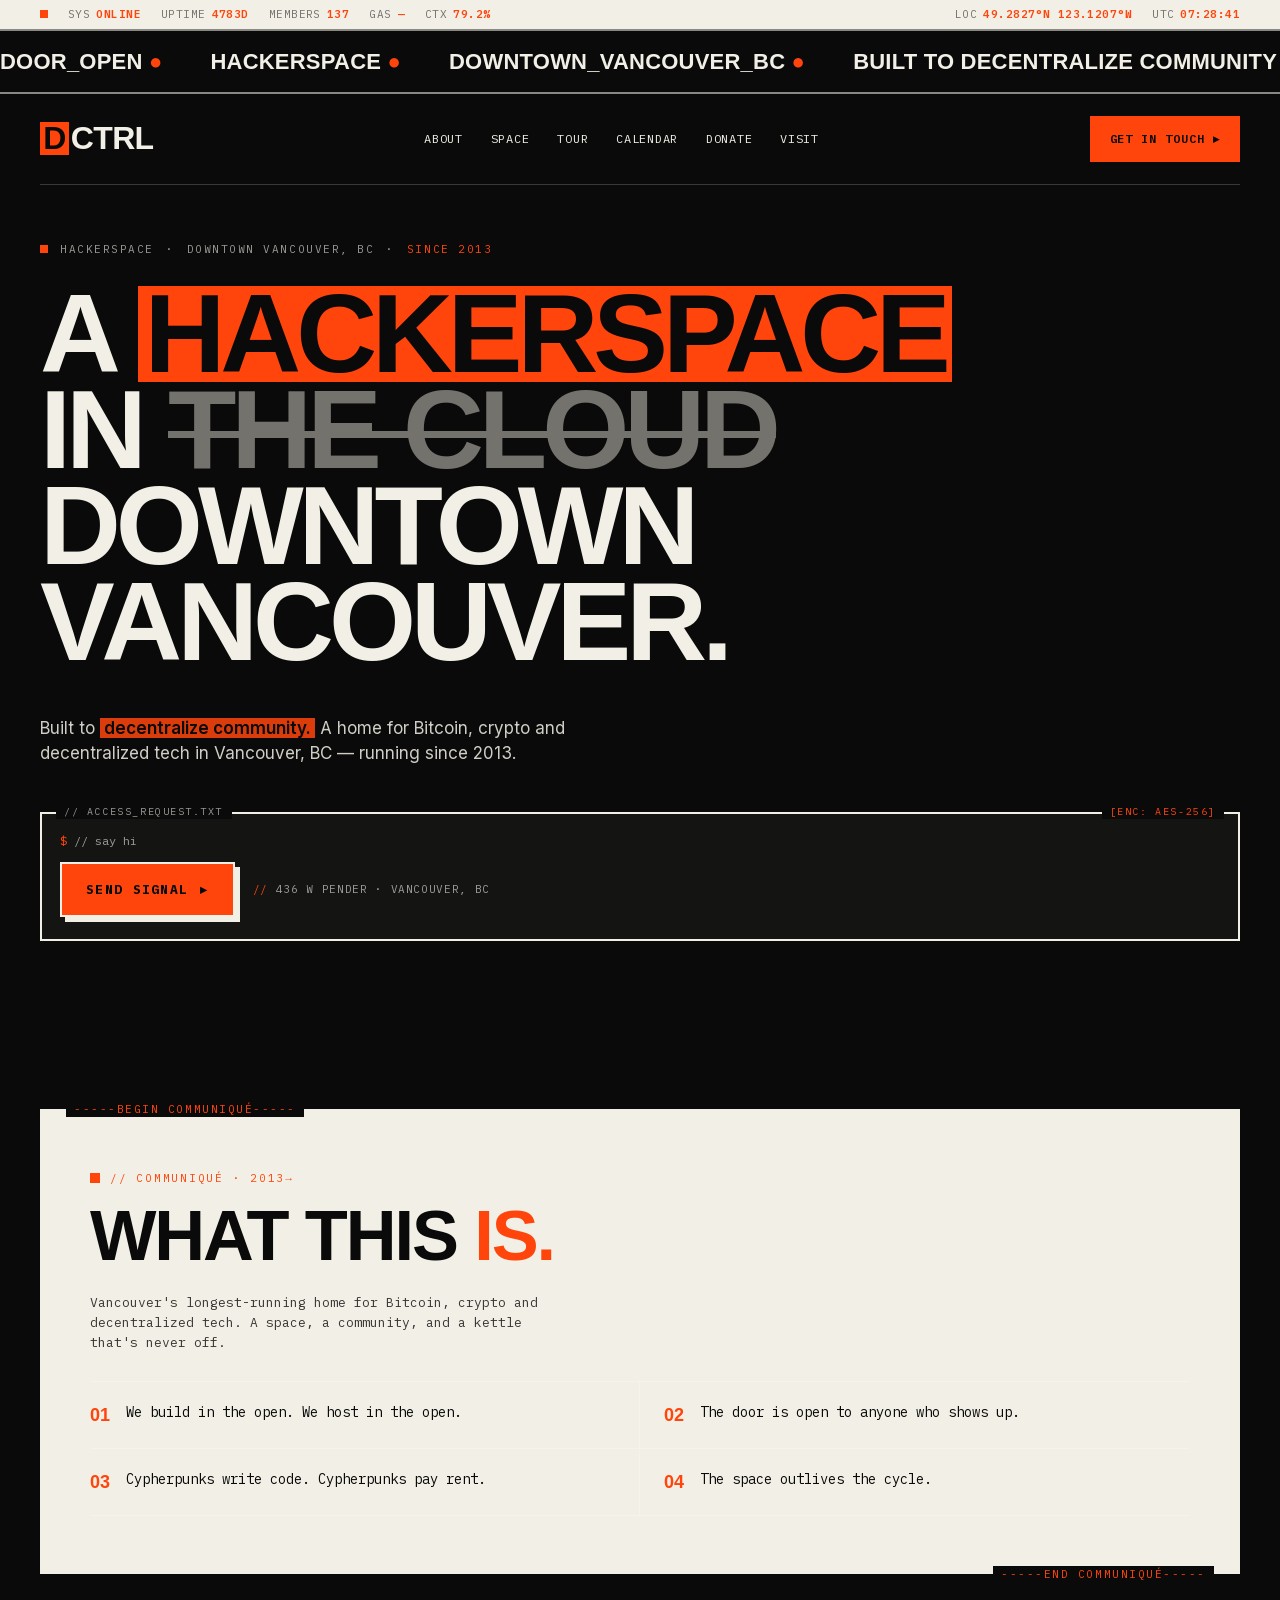
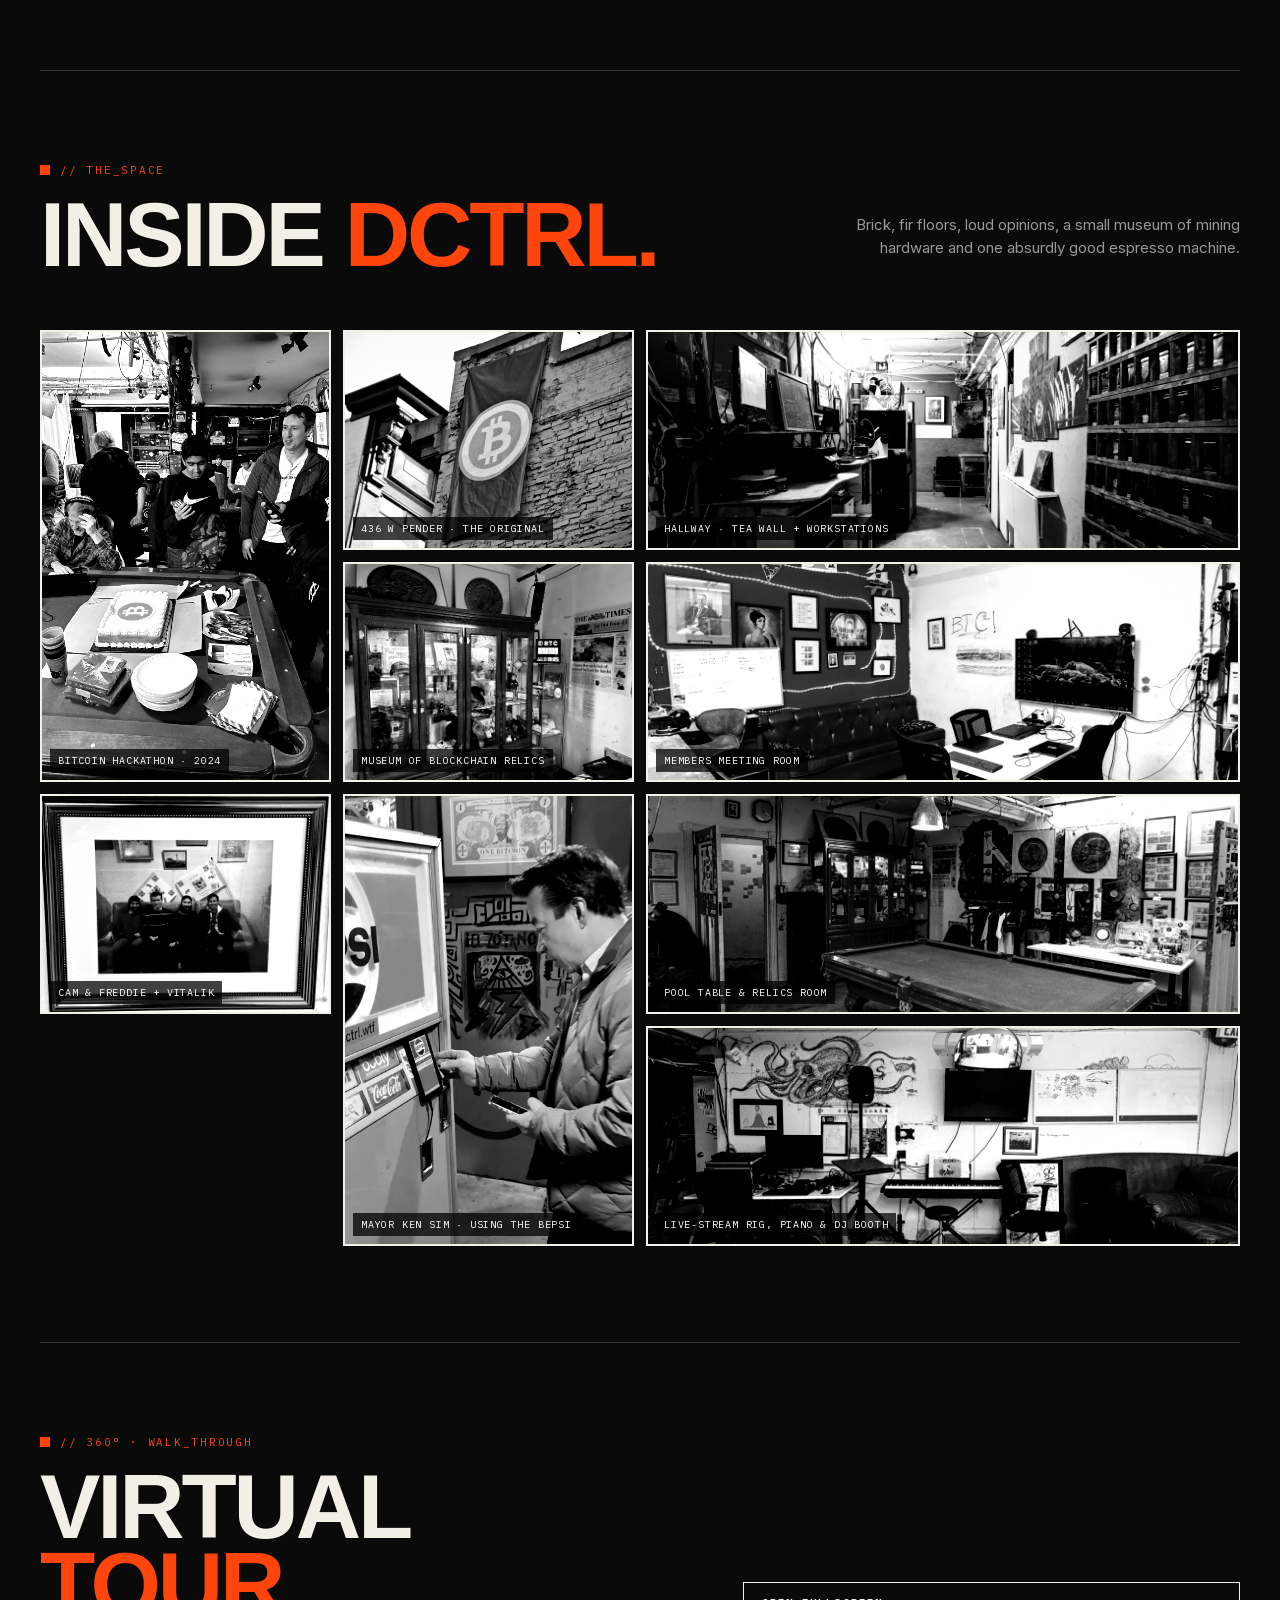
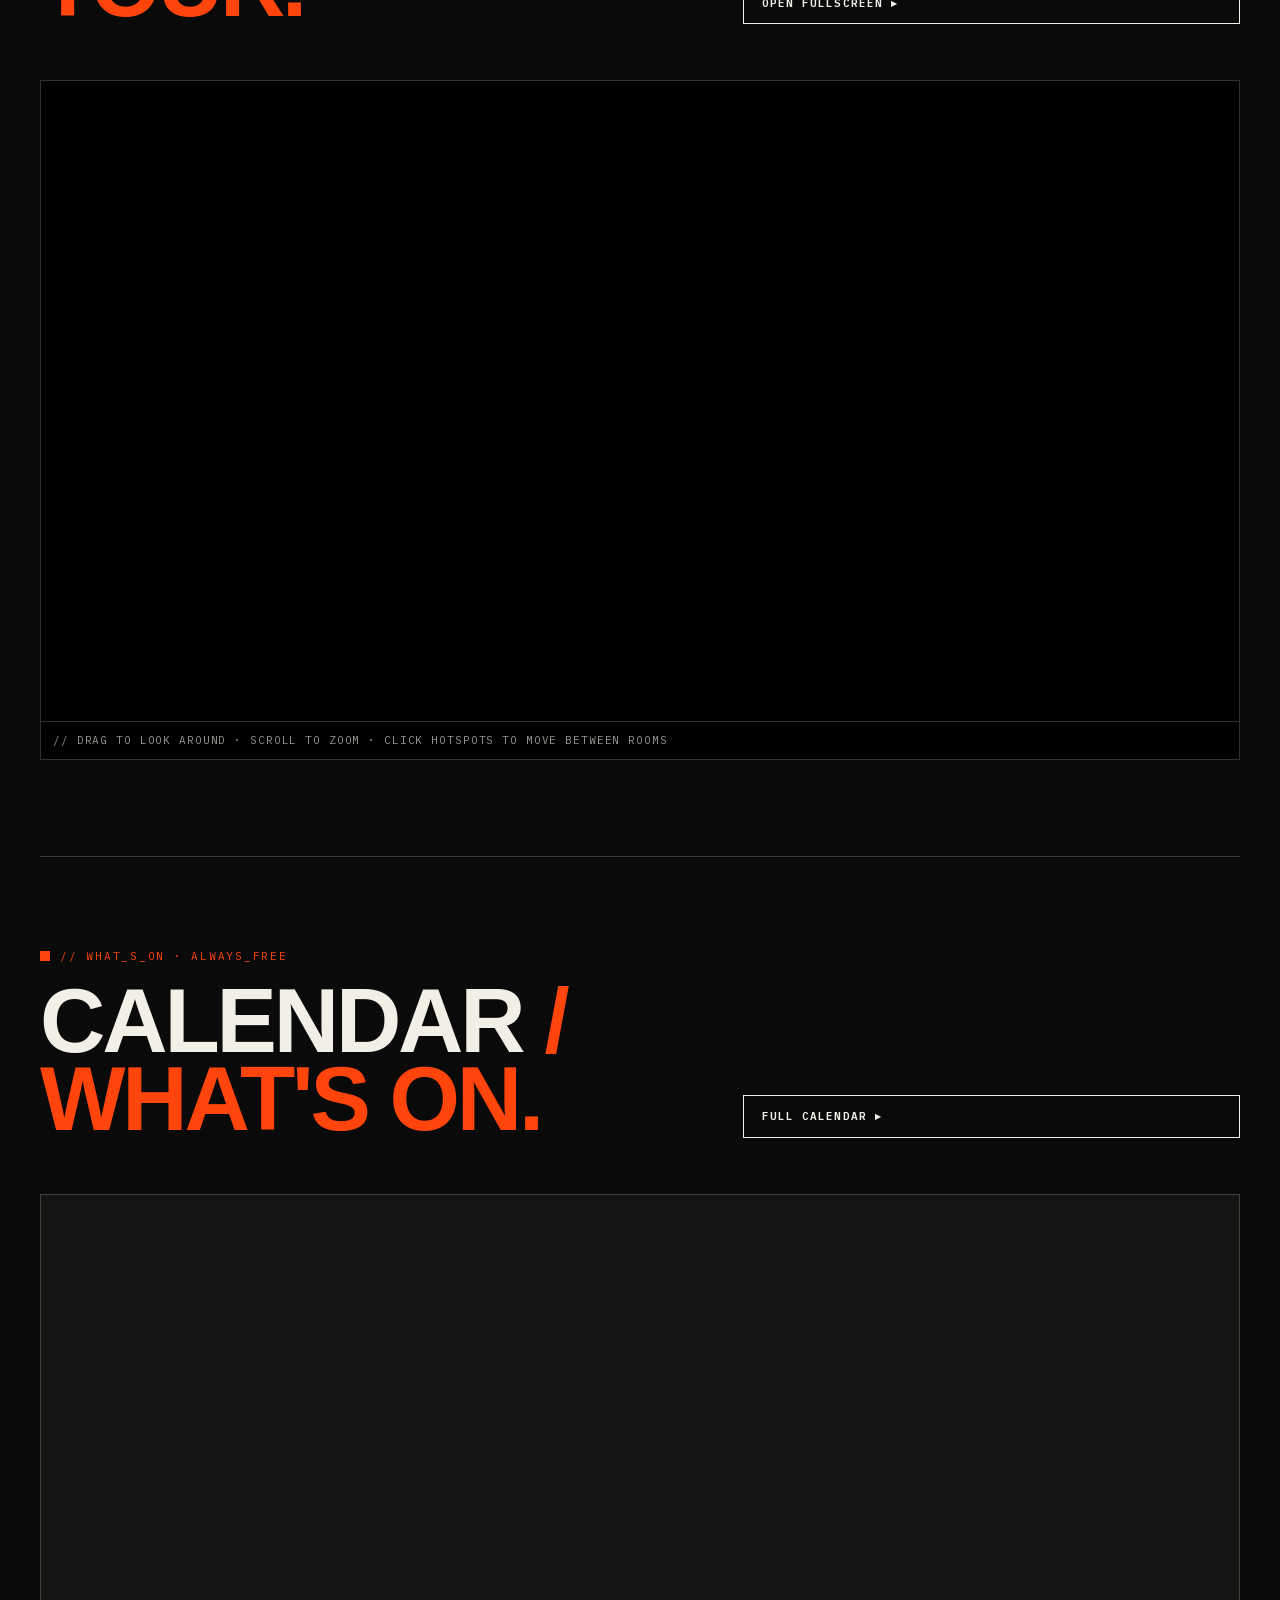
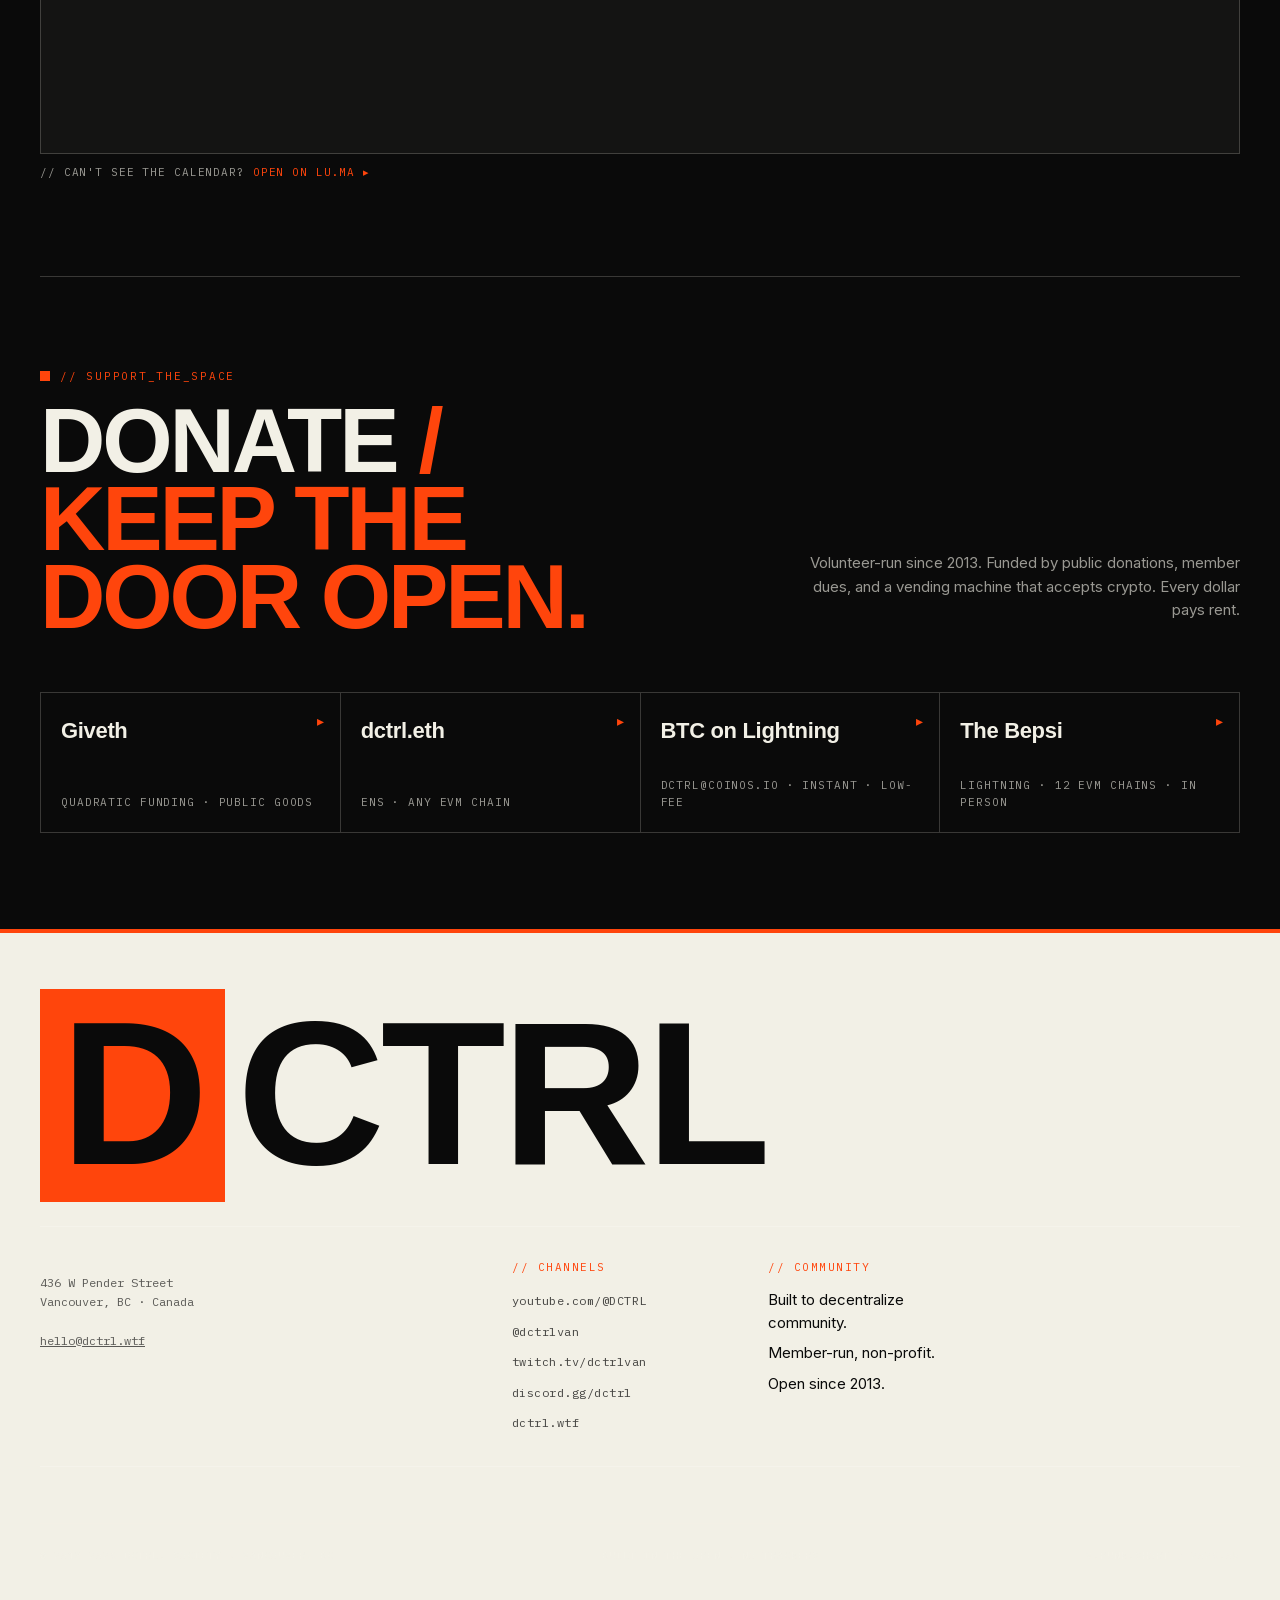
==== index.html @ 9fbf0eee "Initial commit of index.html" ====
<!DOCTYPE html>
<html>
<head>
  <meta charset="utf-8">
  <title>dctrl. — hackerspace, downtown vancouver</title>
  <style>
    * { margin: 0; padding: 0; box-sizing: border-box; }
    body { background: #0A0A0A; display: flex; align-items: center; justify-content: center; min-height: 100vh; font-family: -apple-system, BlinkMacSystemFont, sans-serif; }
    #__bundler_loading { position: fixed; bottom: 20px; right: 20px; font: 13px/1.4 -apple-system, BlinkMacSystemFont, sans-serif; color: #666; background: #fff; padding: 8px 14px; border-radius: 8px; box-shadow: 0 1px 4px rgba(0,0,0,0.12); z-index: 10000; }
    #__bundler_thumbnail { position: fixed; inset: 0; width: 100%; height: 100%; display: flex; align-items: center; justify-content: center; background: #0A0A0A; z-index: 9999; }
    #__bundler_thumbnail svg { width: 100%; height: 100%; object-fit: contain; }
    #__bundler_placeholder { color: #999; font-size: 14px; }
  </style>
  <noscript>
    <style>#__bundler_loading { display: none; }</style>
    <div style="position:fixed;bottom:12px;left:12px;font:13px/1.4 -apple-system,BlinkMacSystemFont,sans-serif;color:#999;background:rgba(255,255,255,0.9);padding:6px 12px;border-radius:6px;box-shadow:0 1px 4px rgba(0,0,0,0.08);z-index:10000;">
      This page requires JavaScript to display.
    </div>
  </noscript>
</head>
<body>
  <div id="__bundler_thumbnail">
    <svg viewBox="0 0 1200 800" xmlns="http://www.w3.org/2000/svg">
      <!-- orange D box + CTRL wordmark, matches logo -->
      <g transform="translate(180 280)">
        <rect x="0" y="0" width="240" height="240" fill="#FF450C"></rect>
        <text x="120" y="178" text-anchor="middle" font-family="Helvetica Neue, Helvetica, Arial Black, sans-serif" font-weight="900" font-size="200" fill="#0A0A0A">D</text>
        <text x="280" y="178" font-family="Helvetica Neue, Helvetica, Arial Black, sans-serif" font-weight="900" font-size="200" fill="#F2F0E6">CTRL.</text>
      </g>
      <g transform="translate(180 580)" font-family="IBM Plex Mono, ui-monospace, monospace" font-size="22" fill="#F2F0E6" opacity="0.7">
        <text x="0" y="0">// HACKERSPACE · DOWNTOWN VANCOUVER · SINCE 2013</text>
        <text x="0" y="36" fill="#FF450C">// LOADING…</text>
      </g>
    </svg>
  </div>
  <div id="__bundler_loading">Unpacking...</div>

  <script>
    
document.addEventListener('DOMContentLoaded', async function() {
  const loading = document.getElementById('__bundler_loading');
  function setStatus(msg) { if (loading) loading.textContent = msg; }

  // Error sink persists across replaceWith since it's on window, not the DOM.
  window.addEventListener('error', function(e) {
    var p = document.body || document.documentElement;
    var d = document.getElementById('__bundler_err') || p.appendChild(document.createElement('div'));
    d.id = '__bundler_err';
    d.style.cssText = 'position:fixed;bottom:12px;left:12px;right:12px;font:12px/1.4 ui-monospace,monospace;background:#2a1215;color:#ff8a80;padding:10px 14px;border-radius:8px;border:1px solid #5c2b2e;z-index:99999;white-space:pre-wrap;max-height:40vh;overflow:auto';
    d.textContent = (d.textContent ? d.textContent + String.fromCharCode(10) : '') +
      '[bundle] ' + (e.message || e.type) +
      (e.filename ? ' (' + e.filename.slice(0, 60) + ':' + e.lineno + ')' : '');
  }, true);

  try {
    const manifestEl = document.querySelector('script[type="__bundler/manifest"]');
    const templateEl = document.querySelector('script[type="__bundler/template"]');
    if (!manifestEl || !templateEl) {
      setStatus('Error: missing bundle data');
      console.error('[bundler] Missing script tags — manifestEl:', !!manifestEl, 'templateEl:', !!templateEl);
      return;
    }

    const manifest = JSON.parse(manifestEl.textContent);
    let template = JSON.parse(templateEl.textContent);

    const uuids = Object.keys(manifest);
    setStatus('Unpacking ' + uuids.length + ' assets...');

    const blobUrls = {};
    await Promise.all(uuids.map(async (uuid) => {
      const entry = manifest[uuid];
      try {
        const binaryStr = atob(entry.data);
        const bytes = new Uint8Array(binaryStr.length);
        for (let i = 0; i < binaryStr.length; i++) bytes[i] = binaryStr.charCodeAt(i);

        let finalBytes = bytes;
        if (entry.compressed) {
          if (typeof DecompressionStream !== 'undefined') {
            const ds = new DecompressionStream('gzip');
            const writer = ds.writable.getWriter();
            const reader = ds.readable.getReader();
            writer.write(bytes);
            writer.close();
            const chunks = [];
            let totalLen = 0;
            while (true) {
              const { done, value } = await reader.read();
              if (done) break;
              chunks.push(value);
              totalLen += value.length;
            }
            finalBytes = new Uint8Array(totalLen);
            let offset = 0;
            for (const chunk of chunks) { finalBytes.set(chunk, offset); offset += chunk.length; }
          } else {
            console.warn('DecompressionStream not available, asset ' + uuid + ' may not render');
          }
        }

        blobUrls[uuid] = URL.createObjectURL(new Blob([finalBytes], { type: entry.mime }));
      } catch (err) {
        console.error('Failed to decode asset ' + uuid + ':', err);
        blobUrls[uuid] = URL.createObjectURL(new Blob([], { type: entry.mime }));
      }
    }));

    const extResEl = document.querySelector('script[type="__bundler/ext_resources"]');
    const extResources = extResEl ? JSON.parse(extResEl.textContent) : [];
    const resourceMap = {};
    for (const entry of extResources) {
      if (blobUrls[entry.uuid]) resourceMap[entry.id] = blobUrls[entry.uuid];
    }

    setStatus('Rendering...');
    for (const uuid of uuids) template = template.split(uuid).join(blobUrls[uuid]);

    // Strip integrity + crossorigin — blob URLs from a file:// document inherit
    // a null origin, so crossorigin forces a CORS fetch that SRI then rejects.
    // The manifest bytes are ours; SRI protects against CDN compromise, not this.
    template = template.replace(/\s+integrity="[^"]*"/gi, '').replace(/\s+crossorigin="[^"]*"/gi, '');

    const resourceScript = '<script>window.__resources = ' +
      JSON.stringify(resourceMap).split('</' + 'script>').join('<\\/' + 'script>') +
      ';</' + 'script>';
    // Inject after <head> so the DOCTYPE stays first; prepending the script
    // would push the parser into quirks mode. DOMParser always emits a <head>
    // (synthesizing one if the source HTML omitted it) but may carry
    // attributes through, so match the full opening tag. slice() rather than
    // replace() keeps us clear of $-pattern substitution in resourceScript.
    const headOpen = template.match(/<head[^>]*>/i);
    if (headOpen) {
      const i = headOpen.index + headOpen[0].length;
      template = template.slice(0, i) + resourceScript + template.slice(i);
    }

    // Parse the template and swap the root element. Scripts inserted via
    // DOMParser/replaceWith are inert per spec — re-create each with
    // createElement so they execute, awaiting onload for src scripts to
    // preserve ordering (React before ReactDOM before Babel before text/babel).
    const doc = new DOMParser().parseFromString(template, 'text/html');
    document.documentElement.replaceWith(doc.documentElement);
    const dead = Array.from(document.scripts);
    for (const old of dead) {
      const s = document.createElement('script');
      for (const a of old.attributes) s.setAttribute(a.name, a.value);
      s.textContent = old.textContent;
      // text/babel scripts with a src: fetch and inline. transformScriptTags
      // does XHR against the src, but blob:null/ from a file:// origin is
      // silently dropped. Inlining makes it a plain inline babel script,
      // which transformScriptTags handles unconditionally.
      if ((s.type === 'text/babel' || s.type === 'text/jsx') && s.src) {
        const r = await fetch(s.src);
        s.textContent = await r.text();
        s.removeAttribute('src');
      }
      const p = s.src ? new Promise(function(r) { s.onload = s.onerror = r; }) : null;
      old.replaceWith(s);
      if (p) await p;
    }
    // Babel standalone auto-transforms type=text/babel on DOMContentLoaded,
    // which fired before we swapped the document. Trigger manually if present.
    if (window.Babel && typeof window.Babel.transformScriptTags === 'function') {
      window.Babel.transformScriptTags();
    }
  } catch (err) {
    setStatus('Error unpacking: ' + err.message);
    console.error('Bundle unpack error:', err);
  }
});

  </script>

  <script type="__bundler/manifest">
{"cd539929-e826-4169-84ab-6eb029989442":{"mime":"image/jpeg","compressed":false,"data":"/9j/4AAQSkZJRgABAQAAAQABAAD/[base64]/2wBDAAcFBQYFBAcGBgYIBwcICxILCwoKCxYPEA0SGhYbGhkWGRgcICgiHB4mHhgZIzAkJiorLS4tGyIyNTEsNSgsLSz/2wBDAQcICAsJCxULCxUsHRkdLCwsLCwsLCwsLCwsLCwsLCwsLCwsLCwsLCwsLCwsLCwsLCwsLCwsLCwsLCwsLCwsLCz/wAARCAOEBLADASIAAhEBAxEB/8QAHAAAAQUBAQEAAAAAAAAAAAAABQECAwQGAAcI/8QAXBAAAgEDAwEFBAYGCAIIAgEVAQIDAAQRBRIhMQYTIkFRYXGBkQcUMqGxwRUjQlJi0SQzcoKSouHwQ7IWJTRTY3PC8SaToxc1RIOzCDZkdMPSRWWElLTiJ0ZU0//EABsBAAMBAQEBAQAAAAAAAAAAAAABAgMEBQYH/8QANhEAAgIBAwMDAwQBAgYDAQEAAAECEQMSITEEMkETIlEFM2EUI0JxgVKhBkORscHwFdHhYvH/2gAMAwEAAhEDEQA/ALL1Wl9KnduKrSHjNanKVJGxmqUxq1Kc1Tk6GpYIqSc0Gvx+tPuoy/Wg1/8A1jVJZsdM/wDrdbj0jA+6rqiq+nj/AKut/wDy1/CrS1qjKzsV2KdilwaoBuK7FOwaXHFICMiuwak20u2gZFiuxUu2u20gI8V2K6WeK3haWV1SNerMcAfE1mNU7f6fZkx2iNdyDzU7V+Z5PypWNRbNPtNLjw7vL1rzG67fazPnuhBbg/uruPzOaBXeo3t8c3VzLMf43JFS5GixnrtzrGm2f/aL+3jPoZAT8hVGXtjoEaM36RRsDOFRyT91eUbXbopqOS3cox9lTqK9NHosv0j6Gmdq3MuPIRgfiar/AP1TtHB4s7z/AAp/+lXmn1Rz+0K76oQeWo1MehHqf/1S9PEW4WFwc9Mlc/jUkP0j6eQN1lcr/h/nXm4tyTGgPlmra2vtpWGhHpkfb/RmxvFxHn1jB/Amr0Pa7Qpfs6hGuf3wV/ECvJjBjoaYYz0xRYtCPbrfULO7H9Hu4Jv/AC5A34GrG30Ga8I2cjIzjp7KvW2s6nZgLb6hcxKP2VlOPl0qtQtB7QV9lKBxXmFn2+1qBgJpI7lB++gB+Yo/Y/SPZSnbe2kkB/eQhx+Rp6iHBmvI5pCKqWOtabqZAtLyKRz+xuw3yPNXitBNURkcU3FSlabTAZtpGiR+GRSPaKkrqBFV9OtZAcxDPt5HyNU5NAgJyhKn4/8At91FqTmgdggWWqWgJttRmx+6X3D5Hj7qkGq65a/1qxXKjqSu37+KJ4pRkdKVDsox9qdn/arKWL2odw/Kr0HaPTZgP6UqE+TqVx8elRtDEzbmRS3rjn51Wm0y3nYs6AsfMgH8aAsPRXUcqgxSJIvqrA/hUveDFZBtAhDbo3ZCORtYg/PmuEGr22DBqErY6B/GPv8A5UWM2AcetOBzWQTXNXtj/SLaGcDzB2H7/wCVWY+1kUZAu7S4t89DjI/[base64]/FH8UmM0qHYBGs3lo2LiF0HTxoQPnV2HtHE4Ab44OaJDgYqnNpdjMDutYwT5oNp+YoaHZZh1WCXo49xqytwjdGoBJ2fj629zLEf4sMPyqI6bqlscxPHKvqrbT8j/ADpUOzUBwehpayZ1PULJc3FvIij9p14+dWoO0cb/AGhj2g0gNDiuxQ6DWLeXjfg+2riXMcgyrAg+YNAEhFJtpQ6nzpcigCMrUee6fxHwMeCfI1YxTSueDyKAG4rsV2Cg48S+nmK4MGGQQRQAmMVxp3U1xAoAZXcY5AI9opcV1ICB7S3fJ7vafVTiqkmm5/qpfg4/lRA9KaeKCkB5LG4TJMRcD9w5qoccZVlJ8mGDR8++mOAwwwDD2ikMzzgk5qMgg9cUbltIGz4SpP7pqlLp7clJFPsbikMHmoyanmhliGXQ49nNVmYZ6/CkxnE0maaXx5E1w64oGcRmlCHNSJGTUyx0ARolTolPVRUgjHlQA1Vp6rShcVIFoAQCnqK4LzTJ7mC0UGeVU3dAep+FMCUDmlxVI6rAIu9EcrR5ALYx1OOlXXmt4bP63cXEUFt/3shwvu9p9lAC0srR29s1zcyx28Cfaklbao+NYrW/pMs7MNDpEH1iUcd/MMKPcvU/HHurzvVtf1HWrnvr66knbou48KPQDoPhSA9F1z6TbG03Q6Pb/WpBx38wwg9oXqfjj3V55q/aTVNanMt9ezTHyUthV9yjgfAULzTS3PSmApJPNNzWq0T6PdZ1nZLNGLC2bnvJxhiPVV6n44Htr0XQuwmiaGFk7j65dDB764AbB/hXoPvPtpgeY6H2I1rXtskVv9XtT/x5/Cvw8z8BXo2ifRxoulFJboHUrlecyjEYPsTofjmtYSWOSc0mT6UrA5VVFCooVVGAAMAUtcKcBSAbtpQtLiuZ1UdeaBCha7IXqahaYkYXio92eppWMmL5+zSBjnk1GKcAScAZNIB3WlVSzbVGSfKh+sa3pfZ637zVboQswykK+KV/cvp7TgVmzqHantcMaeh7PaQ44lOe/kGOoPB59mB7TRTYB3XO1OjdnQY7y5E12OBaweKTPlnyX48+w1n3m7Ydq18BHZ3TX/ZQnvXHv+1/yj2UY0TsjpOhBXgg765HP1iXxNn2eS/CjROTzT2QWZ/[base64]/ANX2/wD5a/hVpVqGzXFjB/5a/hVpRWyMfJwWu21IFpdtMCLFLipAoxS7BQMiC0uKeFqC8uoLG2ee4lWKNBlmboP9fZSboa3HSOkalnYKAMnPkPWsZrfb23tmeDT0+sSDgyHhB7vM1ne03a641lzBAWhswfsg+KT2sfyrN8k4HWsnI1jD5Lmpate6rL3l3O0voD0X3DyqmsbORgdasR2/PiNXE+rR8MJiR5ooI/Gs2zVIpx2bsfxPQCrC2yxjGVY+w5p8lvHcLmKXevmB4WX3imJKLWTuZmZo8cYQbgaVjFKBajdf1bceVT95FKN0YcD0frUb/Zb3UADSMc1GetTHpzUbLxVAW7XDsW9BirQFRWkOIUA6sKvx2UvDNGe76kgg4+FICrg123NEYktm4iiads/[base64]/qhxn3jzqkyHBHtZTFJtrz/SPpElhIi1SEyL/3sY5+K/y+Vbqw1Gz1O2FxZzpNGTjKnofQ+h9hqkzJxaJttdtp+K7FVRJHikqTFJtoGMpMU/bXFaAGYprCpMU0igCIjyNMMEZ/YUe7ip9opNtKhmX7TWQhWKWIbA4I4HRhyD9/3VuLK7+tWNvcHH66JZOPaAazfaKHvdGZgOYXVvgePzq12RuBNoCR5y1u7RH55H3EUkM0YYGnZqFWqQHNUKh/WuxSA0uaYCMKHaqcWxHqKIk8UM1U/wBGOaljMEDm5m9sjfjW7sDnTbY+sS/hWDQf0ucf+Ia3Ol//AFpts/[base64]/nT07TSRHbcRYb0IKH5GkBoAt2ZMiSAJjkFCST781Nhscj5UJh7Q2rkBt0efUZH3Veh1GCf7Eqt7jSGWOlNzXd4p86Q8UCONNYcU4GuNAyJhUTZqdsVEw60FEEjbULYJI6AVCzFhyMeyp2qJhSAhKA9RmoJYUcYZAfhVk1G1ILKLafE58JZPjmk/R8o+zh6uAZqZeBQUDe4eM4ZGX3inhKJqx9/vpxhjk+0uPdxSAHBM1IqVcFgMeB+fQika1mQZKZHqOaBlYLzTsGn7TnpXTtDZ2xub2eO0t16ySttHuHqfYKAOVcsBWeu545Lme6lP6pFZycdFUE/gKp3H0g2lzq0Gl6JA0zSsVe5mG0BRydq9eg4Jx7qp9o7hrTsxdGP7c5W3Xn97r9wNAGR1Ltfql1JGqXT20cQ+zAxQE58/XyoVf6zfalKHurmSYjpuPA9w6Cq11btAsbMQe8yeD7aiijknmSKGNpJHOFVRkk+gFMDic81yK8sixxozuxwFUZJNbrQ/otv7wLNq84sYjz3SYaU+/yX7z7K9E0fs5pOgR406zWKQ9Zm8Uh/vHp7hgUAeY6J9Ger6kFmvyNOtzziQZlI9ieXxxXomjdj9F0Ha1paCSdf8A7Im8b/[base64]/64kP6pPYF8x7OnsrTqFVAqqFUDACjAAo2GZ7Ruxdhps5vLx21PUWO5rifxYPsBz8zk+6tGcnrXCuosQmKTFOppPHFAy5a/qLCe5zy/[base64]/lpKLHrQi/6ye+kUehWo/[base64]/ZTAIWEM5tldIl2MOHbg/CrSxsOZGiB6ZGSaRblzGowQAMYqIzbicDBpASyvdrHthlVk/dAKn7jz8qHGd2lIBYSDqtWzctEjMpwcdaiad7mLwuUcHls9aEAibpPts6j0xTprmaKIR25brlmxgn2U0SyowEg35/a8809ZrdpSrlkf7OScj7qYHRXlxKuy6iM0YP2zgMv97+dTI72zZhmV93OxmCn8ap3M7rcCEkKicevxpki93KQ5jmQ85Rwce720AFW1Mae/1pYGa9PG6UYVfcAeTUR15rmYnUbWORX6use1x7iOvxzVZdRubXw20hAHAO0En51djvtYvIv10AuV9JI1JHtFAEM1uIwHikSaJvsuh+4jyNQ4qdLYmUGdZbVM8qExk1O1vYM3dwamjyDykQqCfTd/pQAPeJHHI+NMt5rrTLkXFnO8TjzQ4yPQjoR76sPFJGSJEZCDjkUwjB8jRYqNjov0iRSMkGrRiJunfJ9g+8dR9491baGWO4iWWJ1kRhlWU5BHrXiklusgyBg1Y0rWtS7PzZtZT3ROWiblG/kfaKtSIlD4PZsUhWgvZ/tVaa9EQv6mdftRMw3e8eo9tHD6itE7MmqIyK7FOxXYpiGY4ppFPIrsUgI8UmKkK80hXigCvcxCeyuIcZ7yNlHvxx9+KCdi7gLcXdvyC6rKB7uD/wCmtGnDg+2spYg6Z20WLgI8jxH+ywyv37akpG3BqRWqEHmpAaYyYGlzUYNOzRYqFJ4oZq5xbketEicihWrn9QfShgYVeL6cf+Ia3Gj86Pb/ANkj7zWFU41CbPm/5Ct1oZzo0Hs3D/MaUeQZfFLXV1aknYrqdSYoEJXV1dQM6urq6gDq6urqQCV3lS11ACYpKdSGkAmK7FLS4oGMxXEU/FIRRQrI/OmyIsiFJFV1PUMMg1LikxU0OwbLomnyrj6uIz6xkr9w4qjL2aw+be7ZR6SKG+8Yo/tprDFFDszv1LWrUnun71R07uT8jimnXb+1wLq3ZQp5LoV+/pWiNNOeaVBYMt+01u6+NGXPmDuq/Hq9lKuRcIPYTj8arz6bZTkmS1iJPUgbT8xg1Ql7PW5fdDNNEP3chh9/P30qKTRoAwZcg5HvppGay/[base64]/S9ZW2630CzW5kHBu7pPCP7KdT7z8q8v1TW9R1m7+sX93LcyYwC7cKPQDoB7BVDpV3StF1LXLsW2m2ctzJ57BwvtJ6Ae006A1fZrs7f6PfyX9/ZuI1Tu0cLkB2Ixz5HGfnWgvrJNXsRHLDIQpyijJ8R46L1PlioE+j3UdF7LXmo6hqayywxq/[base64]/HHuNAjSyvHb27XFzNHbwL9qSVgqj4ms3N21+tztadmNOk1W4HBuHUpDH7T0J+JHxpkPYyTULlbztPqMmpzr0hVtsS+zAx92PjWmt4IbSBYbaJIYl4CIoUD4CnQGatuyEupXaah2ovG1K5H2YAcQxD0A/[base64]/apFHpES/qU/sinhadGv6pPcKeFrc5xuKQjFSEUwigQ2qOsXcdlpk00udiqS2G2nHvq/jmsZ9It41vpccC9Jmw3u6/yqJbI0grZ55ql7He3zSwQG3j6BC+8/[base64]/ZHsFUmUoQ4JypyD6VA+pzRxFWt4SucbxkH40AFkEEgHjeNgPUsD8DUTcHDkZzwR51FZX0MsQWRlRx0fHB99PZ3F2YZY0X0oA5ScneQynyp8Ki2DOkmM8bXQMKe0IA4UGomPdrgIoz5kZpgLNeGRUXuYVwcnax5Px/CqrDLFnKpnnG4Ek1NFLGoYyRI8gPHlj3jzFTxzhp+6e1jTjPCgYFAEdvBayR7bkyRvjwyA+ED3U1rK3hQG4vXBOcCKEMR7+RVtorYAqLtgx8iuQKrYlaTbCTJNGcJtGSwPrQBMly1tbr9TuxIgbJ8O1/iP5E1Dc3E87hi5bjGAankimJw9lZwyY8TRuoPtzzjNNNo4XeHgUAfZ71ST8qAG2t/fNJ3SOpjUZbvOVA9uauG3t2HfTSW9uOhZSWDewCqGwrbFwAxzg/lSx2rzLG0rBU5JPs86AC9nMJF7lJ4rphgbG4ZvTg9T7s1HPawyuwiBicclT0oW09q/6uGwVRghGVmL59ucg/ACrC6q8LCLUYJHYDAc+FwPIHI5FIBrRvE+GGD+NNZQ4OR8KvCSGeFQS3IyoY8qKqyxNGxB5HkaLAptDJDIssLujocqykgqfUEVseznb0xhbbWJN2TtE+MY/t/wAx8fWsv1GMVWntg2cDBqkyXFM9wjkSaMPGQykZBByDTiK8m7L9rZ9Al+rXIaWzJ+z1aP2j2ez5e31SyvbbUbVLi1lSWNxkFTmtU7MXGiTFdinkU0iqJEIppWnV1ADNtZXtSjWmrxXidWVZB/aQ4/IVraA9rbcPp9vPjJjkKH3MP5gVMho0CkEBkbcp5BHmKlFCez1wLjQLUg8xr3R/unH5CiwpFDwaXNMFLTAcTQvWG/o591EieKE60f6OfdSYMw+carKDx4xW60A50hB+6zD76wRP/W0o9qmt32cP/Vrj92Qj7hRHkTCtcBzS1wrUg7FdS11ADa6nGm0AdXV1dQM6uqOe4htkZpnChRk58h7fSsrqn0i6XYs8cLNO6nBEQ4/xH8gaylkiilBs120+hpDhftMB7zXlF59JWpXIL2llGEBC7zuk69Bxx91VzrPa+e5aMlLVtu8d6scIIzgAMcA88Vn6z8I0WI9d7yP/[base64]/[base64]/wBZujc391LcSc4Ltnb7APIewUPJ55opovZrVtflAsbVmjzgzP4Y197H8BzRRQKzRLR+z2q6/P3enWck4BG5wMInvY8CvTOz/wBF2l2W2bVZDqMwwe7XKRD82+4eyt7DFFb26QQRpDCgwscahVUegA6UwMDoP0R2NsFl1y5N5J/3EJKRj3twx+GK9Cs7W2sLZbazt47aBekcShV+Q8/bSjmpVGBSEdJaJqNrcWMn2LuJ4DkdNykfnXg+nSiDVLKWXKASBX5xgHwn8TXv0Oe+Xb1zxXkeu6VoUutXtxJqARLi5d44+/VAAzkgYwT50gPVbOTvrC3kzndGpJ9uKmzQvQbiNtLit92JodylWIyRnqB1xzRMGgBd1LkE+IA+8UyuJwCaQAeUZdj6k9TUESusSq4AI44JP41K58R99Iqs5woJPspDGE1w60P1ftBpGhErqN+iTA4+rx+OX/COnxxQg612k1tQNE0xNJtTwbu95kPtVfd7D76dAaK8ubbTrb6zf3MVpD5NK2M+4dT8M1m37ZT6k7Qdl9JkvnB2m6uBshQ+oHn8SPdUtr2Kshc/XdYuJtavT1e5OU+C/[base64]/9LtlOfM4+Ar0ZhivOPpNQ/pG1byKn8BUT4NcfJhouZAKIQDKHOOeOeap22BNyM8Vc7yONS7hmC/sg4z8a52dSOVrq1B7pmCtztjbH49KVXBbmS8LnylOasfWiIQTpKMCARiZgSPjkfdSGe1mX9XIyEdY5OCPj50hkJO4YwRSYOBx99ObHBU/OmhxlgPOgBGAyPbxXLGAScc+tPXA68Glz7qAEwfOnBMmuPpVuysZblWfvUiiU8u/[base64]/pVk4kUA4z5iqssDGMhcqnnt86AKj74ick4zxxkGpo5lkztCwbh4mQn8DU8U4EYilhjuUUYAY7ZV9x8x7D91LNPpzghYpFb93uAh+e8/hQBH3elsSh70sBkuzYHyqNks438QnA8inT7xVUb1kDqhYqc4opC4uwXW/ubZm6wvJ3i/I+XsNArKxaCTKW8ZiZv2u9JLe8U7LxxNDKviPKkMD76sOwWburmCFJf+HcQoED+xgOPiMVWcd4WMnecegzj4UDJkSS2twWtwyEZ71c5U+8HHwqGK7Echiui7xE5Vl5ZfaM9R7KZHDFv3CaVGxjxRAfDrV6VbZIY4JLVdo/bA5BI6/[base64]/ttUskurWVZYnHBH+81OVrx3sx2nn7O3+xiWs5G/WKedp/eH517BbXUN7ax3Fu4kikGQwOa1i7MJKjiOa7FSbaTFUZkeKp6vb/AFnQ7uPGSI9496nP5Vfx7q4KD4SMg8EUmikZrsdOWt7u3P7DrIP7wx/6fvrTrWL7PBtP7TvaMTyJID7SpyD/AJT862ampRoPrs0ma4mgQpPFB9ab9Rx5UWzQfWziGgDCyMRq0nt2/jW+7Nj+hT/+bn/KK89nbGqSH+HP3ivQezjf0Wcfxg/d/pRETDHnS11dWqMzq6urqBiV2K6lAycUAJis/wBpO1dtoFuOkkzg7UB5Pt9g9vn5VX7X9rItHt+4t3VrhhkAnAA/eP8ALz/Hzc2FxczRX+ti7jtbvJSXb9snodx46c49lcmTK3sjohDyyS41TV+1t68QuIoowDJiRu7iQfiT5ZNRGDTtLRCu+bUrZys0c4SSJm5ztA/[base64]/ZPix8M/Kuj3M3JBB5BWixDBqWphDHLKs6lg+yYBxuH8J4z1+dOa40m8uA2pWL280gCGeAiPBH7ewDbn1HGceVSGNeSVDMp9KktbW3uotkkTnx/[base64]/tDP/wBGK0JFALpdna5D+8oP+TFZyLiFaSuBzXVIxjdKxnbjTxJoN7c20WJXkWSVlySSAVz8QcYHs9prZsaqyorhldVdX4YEZBHpQNHz8WOMHyovo3ZfVdcYG1tykJPM0nhQfHz+Ga9FPYTRkliaK2bcsqty2RtByQc9Qa1SoowAAAOBQXZktE+jvS9P2y3xN/P6OMRg+xfP4/[base64]/HGPbUD6f2r11MalqEWi2jcNbWPLke1/b/[base64]/UVBLqtrHFKVnjneMA4RwdwqmzmLL1E1VYNQS4RZPsE8jz3JnG4e49f9arXmrG1iB8LSh9rLj/flg0nJILSLrVQmGW/vD8aji1Z5rYS92CN5Q+oOCRn31Fe3aRwMQeSpKkc8gZpakO0z10Dim4qtb32/TmzLC1xDEhcu21HfaSw46Y2tnjjB9Kzl726hl07UBZq0U0JRVkYDKBicEqc5Ixgj7xkVvqSMDVlTTSKGaNqsGtaR9YhST6zYybbiOTO4PjxAe/JA9/sq9p831vTYLjcH71N4YDGQen3U7sDnGDWG+kyBjptrcAZCvgn0rdF42kddwBSTuuSBubAPHr1rFdsL76zJeaNcJGgVAUOed5AI+BzUTao0g6dnmttg3IU/tcVYZiucgADOc02eBLSaBkdpMkhwceE58vhViaBXuM5ypNc9nSpJjrZ7uKBe5uyi/uEBlHuBpv1ZpJWnuJDPIeM9KupLqiqGWS37oDjeI1P3jmoJdTmdwkj78/[base64]/M09gCcV4zQlM4XpQzUFLglGyAelU42kAYqX3MfbgD0q9bOuQJNu49CT1ooAaodG6E+tXIgXx6j1qee4jCq0aKynrnrSCRhEHSMhc9etUA11dDg7Sx591RRxSxuHBUHPiwetdvDOxRiA3BGRx/KllgkSNXXvME/ZB60AWGfKBZwCc9Bz99IhVMKiKB6Y5FV3nwhR0ZWB4J5qWOQBQx5HrQA68n0x7QIkE9rdxjPeF96y/DHBoaIpZpVITxOeorRW+nWd5GZLgRSsFIVElMcin15G0+78KqR3FvBdiKz0ac3H2UeZt+G6bgMYpAUI3lnxbOQzIWxk+WOalgW0e37ydZ2kY9InxTrzbpET2iOr3koxPIOkY/[base64]/nUsZvLl8SwSqMZDMmBj+VRtbxWsGBJ3pBzu9asrLFeIsJuLm3VcBo+9yrH3UmBSliwcqPfSL09MVcmhSI7UcNj5iq23FMCC6hDIX6EVpuwPaX6heDTbuV+5kGI8nwg9cez/Y9KA44qhcRd1LuTgggqfQ1SZLVn0AMEAjkGkIrNdiO0P6a0gJKw+sweFx/v/fPsrTgVsmczVMZtpQOafikxVCMRrpGm9rVuTnu98dw2PTo34NWz4zms321tsrZ3AHBDQsfvH/qotpVybrSLWZvtNGN3vHB+8Gs0aphDNNJpA1cTk0wOJwMUF1xv1ePZRdjQTW2/Vn3UgMNdn/rJ/bGfxFeg9mm3JcD+yfxrzu7P/Wmf4TXoHZbnvfbGh/GiPIPg0OK6lPSurYyExXYpa6gYyhnaDWodE0qSeQjeRhVJ6k9B/vyBoqcKCTwBya8h7aawuta2IEcrbxHZuxnnPiIHu4Fc+adKjTHG3YNhEupzSaxqtlcz6ajN3kkWVXeeBlh0A4HpyBSuBcs6W8hk0/IMcch3NgdAT0OM9f8AWpJIreMW6aVfzSRBSsiT4DKD+6V4IbHIPp7atW6xzg2yeG6HjVOglUdQnkWHpnnyzXE2dSKySyWiMLaOJZSVG54w/dLjqFPGTjGan+sie0lSdI/[base64]/uiV9+cVdintgyx/VFtkTiNdoJ69PEMk+0momuCjB5FuLdiSRJI25T9+34cUrCiGe0uIYt01tNGgH2ihAHx6UOmKLcRTyArbg7X7tvEVP2iAOcjNE1eM3KyfW5UCDAZHYY+AqWe9UQKs3d3sDnlnUbkH9oc/GhOh0CliMsi25fO9tu5TlSPMg+7mlv7xbmMyTQxTtM2YriOQBwBwRInJ3cdeCevNTzWIk3DTrt1mYEbDwcHIK0Mcg3Jje2S1lTG/u9y5PqQen+taLclk1pcNp0Lxtbx3UE+d6SRBt658jjI8+QRg80V0vWZOx8sEkOoDUdMnYqy7Sjwv7AT6Eew+w1RtmiWyCX16be07zvkURd40mPC3d/u5I5yQDjzxTLe5/Q88sunkXVtIAJFeMYdeuCre/BH4jBqkS1Z7Hp+o2+p2cdzbSK6OobK9KsHrXk2jas3ZK+ikW9gudLvHO4RFv6M3BwQecYPtyB6ivVYJ47qBZoWDIwBBBz99dWOepUc840ONdTsU3FbGYhphp5ppoAaRWe1Qhe1duen6tf8A1CtCTgVndZ47RWh8zGn/ADtWci4hMGkJpu7mmlqgocWqMjNdmuzQNCgVIuKjpwNAEwFSrxUKmpFPNAFiOp0qsh4FWENAE46VNBC88gRFJJOKjgjaWRY1GWY4FYvU5NT7f3Go2Gj6gdP0Ox3QrPGxH12fHmRz3YPz4PORtBma+kjtPd68O605COz+m3EatMQMXE7Btrc+WFbaPTk/aAGK1/XdR7R6n9f1S5+s3OxY9+xU8I6DCgD7q9V0f6NNTfR49D1DtC/6LlkFxcW1vGoLuABgORnAwACcjjpXjcrpLPJJFF3MTsSke4tsGeBk8nHrTGRgV2KWupDEKimkYqSmP9kmmB6p9GGnRwdm5b7H626mIz/[base64]/abEj9xujMv9Z4AFYe1eh9/FB5rtZndo4xCrnICMcDPl7qfqtncWVx9Vv4JILiLqrrgkHoc+Y9DVZcCML3mAW6MOntrNmFILWN/NCvds3PXaxwwPQlT7R/s1Pc6zJO+64G5woyVXG4DzPt/GgiCR135YxIeoOcfCr6KrL3bybgQdmR0Pp7qTIaLVtdfVZ1MhZrecq8keeqhv5CrVzdi6ljKzB2lkEY2ryf2c+/[base64]/[base64]/eRnHuNR/V45OYtRiGR0mDKw+WR99W2vrW2OyzcXj5+08WBj2Kcj51A19avuN3aW4Y9TD+rb/Lx86AHnurNERbhblz1MZ4FNmALI23OQa61tnYtNpjOccqCQW9x8mpr3bXTCPuLa2ceQzHz7QTgfdSAfGXLbWOSBkE9aft9arlXgkG9laVuAqtuwKtYzimBGQRUVyN0XTNTuDXFcigB3ZbWW0ftHC+MRSERuBxn0Ne2I4dQyng818/30JU5xjI617B2L1M6p2Zt5XbMkf6t/eK1gzGaNFS4pFqQCtUYgjtLAZ+zs+OsLLL8jg/cTQ3srMX0yWFjzDIcf2W5/HdWnlt1u7eW2c4WZGjJ9ARjNYrszJ3OpywvlWljxj+JT0+81D2kXHg1Y6UvuporqYHNQHXeENHmOaz+vHwtSYzDXf8A9c19x/CvQOyh8Gf3oVNee3jhdUiz55/A1v8AsgxaGL2wD8RSjyN8GnPPNdXUtbGR1dXV2aAA3arURpnZ+4lzh2G1D7TwPvIrzHREv44pb/TbqGOcExmMuVkPQ+Hyznpk81p/pNu2D2lusgwg7woG64HmPiecVlbY6XPZQrbmeC7KDvCsgJkI65X064Irz8sm5M68apFmyt7nULyS5eGCOZ/1khBVBk8biSQMn8SajvrRuYJ43imjbjB2shHn7xSXm7KR7Ypoxy1vKcK+faOQeOD7acNT70Du4LN1jATbdPJ3yqOgwCA2B+0OOOaw/JqiNrm+uHkN13ao2AVjUASsP2z6E+fSmDiTBBXzBAzT2w2WBPlxkdaURg5BBx6gdDQMZM47hgCCWHripZpBKqlwuAgCo8eeM8YwePhzTVgaR9hZs8LgD5/[base64]/[base64]/IijVdsXqVnI1Q0immnMQKYXAFUIa5CjNZ3WT/1zZOfQDPub/WjcjFjk0F13+vsW9rf+mokVHkuE0wmmb/bXM1ZlsgvLiWJ4IoGhDzMQO8z5DPGKktu+SBVuHEkgzlgMcZ4+7ilLZxnypC1AIl304NUG+lD0DLStUymqavU6NQBcQ1ZQ1TQ1aQ8UwB/a/VZ9H7G3k1mGN7dlbG22HDb5MjjzztDY9uKv6DpUOhaHaaZDgrboFZgMb26s3xOTQLVz+lPpG0XSipEWkQNqMuD1kYgID7sKfia1goBlfWL/APRXZrVr8HDW9nKyH0YqQv8AmIr5lHAxXvf0nX5sfo2vUH2r6aK19w3d4f8A7n99eCnpSGhK6urqChaY3K4HJPApxq7oVt9c7SaZbYyJLmNT7twz91AHvNpbfUtNtbT/AP14Ui5/[base64]/c6FHK++CQxHHQ8iohoMgiVWdSzNyw5Cr7POuZZYvyVLBOL4BEZa3k7zcFiJxj971xRq0SI+JmjcDqyj7Q/dAxyx9/[base64]/qxwT7TzTYk/kqASRRlDtkHXj0qOZhO0ki/aB+z7KmezlRliiDNkZAZR9xzVRd8U4DArzg5pFkqSsgBzgg5o4rYhXeu4qOvHhNCSyRMJVDtlwRlM5GeetW7m+tnt2SGSV2LZzt24NLgzk5RktPBcSZN4XcSG+yT+FSiRcKSCAfTrQbvHgjUvHtXOCQfMUq6hJFs3uCjHO4DpzQmdCm/Ic7zC44YdMeddP2iARYUBZEGAq+AD5VRjvC+odyU2FuQVOQ48sfDmknsg0feRAM7eL31Reoa2pSd9JJFGrMcDLDcR7Oac1zelkRoWl88jgKPPNQQMFnEb7o9/hJI+yfI4Plng1DDHKSH+stC3VlYH19ntphqDllqqzWxC2veIvkwzmm/XbKVx+oktnzjKvkH3g/[base64]/fVMrd6fL3kEzx5/aU9fYRVwvkqRjB8jzmnGPvgU2bg3GDQBGi3F+dk9nEBjmR02kn38AfGrUdi0ACxWemTDHAE8Tv8Qx5+FDX01wWMcpTjo3P31CtvdrICq7m8gvnQIs32qzgC2e3FoF/4YTb8ac0gvLdXmRcsM89fZzSR/paFBbTQTCMfsSDwp8D0pksUzT7QdobjI8qBjrZCowsh7tfLABPvPnU4GBT0UIm1eAPWmkgHz+NIBppQKQMGzgdOKTr0oAhv0Bti37uK1P0X3pFxe2JPGBKv4VnZFEkEikFhsPHuq32Am7jtfEvIEsbLirg9yJcHsaGpBUKGplrpOYeo54rDXuNN7auyr4RcA/3ZBz8tx+VbpevFZHttbMt7b3KjHexFM/xKc/gw+VRP5Kg9w70OK6orWf6zaQznrKgf5jNS0DGms9rx+1WhNZzXz4qTGjC35xqMJ/iFegdjj/R7c+sbD5N/pXnuon+nQf21/Gt/2Ob+j2uP4x95qY8lS4NbS0tdW5gJSAZIp1IB4gaGM8r7XEX3a+6VJgJU2wqpIBPOeCeP9moL39Ih44btIX2KGS4WQFceinyA5zmm6uYp+1V/Lds3c9/scqAMDBGQfI5PX+VSm3hjZxHcyXMT4wJMbkPkDgc59fP4V5U3ud6LM+j3Ulpu7pEHOXaVAPf16UMa2Al3M8E1wV3MI23FQT9kkcfjUMiQwOY3QJbSgoZNuTATx/gPmB0xwKWyjjgd0iZJI1JwUJwT7MgcdKkYr8eFvnn7v9+lNxtXbz7cD5fjUpR87iST5DpUYBMbFhhvLPnQMiJfvh3eG4Oc1KW/VK8mdoHUDp7amt7eSWGYxoxAO1iBwtNdD3bidu6wCNrcH5UgKfEgDk4z0JGKeFBCEgYwfsjkn201I1jiTc5fcMkAf786eQqyqgIXPPJ/2KYCEqnhdFO4jr1xjrSvtzsQhlznGOQPYaayGKTxeIYyoJ4J8x7RTXVAQ0MgVTkd25OV9R7Rz19KAFI3REvghTkNjnHtpGtSqmWMfqZDkHP2G9Pd+R9lSbGKGXpj7SDkEHqQfxHxqkA0NxmKUmGQbWHXI9DQBcjHewPGYSsjjof2Gx/Oh6ySgB43likKHDoxVl49hogGltpUcvkp0LeY8uPlVWWIRSvlcAnK48s1SBkcU8EcQWCxkS5kI7yZ5d6gee0YyM+0nj50+KeWwnF3a4FwmQCACcew/[base64]/4aPmMDpQHtP4YLQ+jt+AqZcDjyMDZp+eKrq3ANSg8Viaik00mkLU0mgBd1LuplNzikMso1WY25qijVbjPIoAvR9au2iiSdFJxk85qhHUWv3zaX2P1i+Q4eK2KqfRnIQH4Fs/CqEij2Hm/S1zrfaRix/Sd2VhD9Vhj8Kfjj+7WvXrQbsxYDS+y2m2Xd920UC719HI3N/mJoyvWgGec/TVelNN0TTh0keW4b4BVX8XryU9K3v0x3zXHbeO0PSxtIose1syZ/zj5Vl7HTbS/0YiKST9KGYKqsyrFtJA5Jxjr1J60ikCMV2MUeuuzEthFE91clROA0LLAyrID5jvNhI9oBHtqhc6RdW8vdovfyecaKwkUeRKkA49oyPbQMoUe7DyxW/[base64]/UHy++jpphOKv15Gb6WDBNvaXEQkcIUPG1c8k0tzvkvpLOKOR1LGFZPI8Dn/EOvoaKEknzrs1S6hrlGf6OPhge0F5azx3dxlI4QHKqoLEkEYOfUKc+6inaI6c9zbS28EQE0pEuJg8o6DOAqoo64wPPnyqRtrDDAEe2oGs7VhzbIB/CMfhT9dN20ZT6FuSlF8Adb6W3ivbe3kdraXEZLHjZuzjHqSBTw7QsRjIXHG7fg/Lir8ul2ckZTY6gnPhbzpkekxwA9zO65OTuwQa19aDRMulnWxWwEjchWXI4GcBT7BzVaK5EdwGmXgjrjPuNEpLCU4IdG4OQOOfI0yWymMQVVBIAyfM/7OKFki/[base64]/Nm9+KCXDNGhQl0cZXlRtIHXHtrobkEb5AkkicRpggt5ckHy/KgfATitDduNpC7zjJHTNNfMKLG0iqSM4OeKqJdESohbBTjnmp5JGWP6wTkbtrZdcgnOOOuOvsoTKUiVYi5wGiOP3WwasFLcgB4ZlbHXIGfbSRxwtH3m4Z2hgceVWYZo5IoyoGGB5I8/Oqs0sSGzYEMk8gA8m5qwF4BYqT7RSPIAAMnFMDhsnnjpyKYznJDHceB5VAXIJ6jHtqZnG0sR05OTVUu/TbgUAxztlsnlvaKkijLA/ZqEABxznHX2VbRgcDzIyPKgERKpzz8hUwJHl18s05Y8Atg++uOQAcDNIZyyLjDAkU76w8WHt5Ssq/ZYcEGmNtXPHwqFmUyrigCOHVleVk1Uyy4z4/tMD6HPUVPHci6kaREIi6LkYNdCqsT4BjPXFS424JPSkwOJwuB8qhYBgcjPspzNycnOah8RVsMAR99CA4MxxtG3njP4U4ZBwfOohuckkcZzUseS4B5pgSou9Z94yipzj30vY7I7YWXqN1IwhTTp5mYZdhEOfjVjsNEZe1QfGFjiJ9xNVDkmXB6/E2asxiqsXQVajFdSORk4GKCdsLfvdBWcdbaZWPubwn7ytHF6VDqFqL3Sru227jLEwUfxYyv3gUpLYE9zN9nJhJpAjzkwuyH4ncPx+6imazfZicC5nhPSVBIPeOv4/dWkqI8Gj2YhNZnXz4mrSk1l+0DeM0MEYfUji7jPkrqfvre9izm2g/hkcfjXn2rnDBh6it72HP6lx+7ckf5R/OpjyXPg29dXV1bmFnUgbxj30tMJwwoYzyO+jk/wCkN/[base64]/[base64]/RtczRXN9pEsfdSq+5IT9oA8/Ee321k7iGV7VXYSQRb8GVkO31I9vGeKv8AZ2WCw7YWF1FeSXEUybN7pscYJGCoJ9ARz09uavG6ZM1aPXCrBtrAoT6ipAuBgdKtRlL6ExysElTkN+dU1kBXrzXoHENfis92ox9Rgb0l/I0fc+2s92mP/VaH0mH4GolwVHkqI/hHuqYNkVWjbMan2VKDWJqSZpjGkzSE0ALk0lJXUiiWPyq3H1FUk61cj6CmIuwmg/bhZLnQtN0uNiG1TUooWHqgyT8jtNF4qFakrX30iaBaoQU0+0mvZB6FzsH3hfnVDNeDvJY8ZOanhQtIgHUkCq8fSpvrH1G1uL7ytIXuD/cUt+VBJ889s79tS7cazdMwYNdOiEfuKdq/5VFQ2sW0QxCQKuIsNxwznl/eMbR6e+hgJlmDSuQXYF26nk8mtHevp+hXIs7O4ju2VA315f1gUOA3d4wOATksPEGBx05RRZhiuHs4nu7Xuu8JJVEj76UYzghsMTjHibIOeF9aFxeyRxypaRfVYAJSAvXwsMFj5g/ZIGFJHAqxDe231sO153u7PeSLKn6zPUtv2M394N8asywWup6mbbTriK8unTvFUBmRmGMKzd2u7GSQqrt4HJxVDMxflhevGwKhDgIST3Y67efTOK9H+iuxj/[base64]/tVpHZgerkpbNWj/ZR/cRXC/1CMkSWTNjjhaKrIR0pxlJ6jFcfqLyjr0gf9NAf1lo6e3kU9dZs2OCzr7xmiTPu4ru6t5Bh4kOfVQaNUPKCmVVv7OQcTAH21KtxbtwJk+dLJpOnyD/ALMg92RVdtAssEoZUPsajVj+Q3Le3cMqQfcc0wrk1QbQADlLuRfeM/ypf0bexDKX4b+0CKdQ8SC38F7bjyrsY8qod1q6ch4n/vfzpTdapHxJZBv7OD+FGj4Y9RdxXbaofpSRMiWzlU+6lXWLbOGV194o9OQakXWSmlKiXUrNx/[base64]/guSPtAHpn4cVOs0BlkRYw6x4DMx/a9PwqmmkwJgK8ikHI5Bx91TR2piiCK4wCTkjn41os8RehkRK8qdTuj52gbeDVSaQ5IHQcY6YqHUtLmu0iMbxB0zk8jPp/v21ILe4WGITR7nUBWYHj0B9taLJFrklwkuUTQyHK/[base64]/BkiraCq0PAFWkroRzMlXpUsbbXB9DUYp4pkmASM6X2teAjYiTtEM/uN9n7iprTYxxQTtrA0GtJcqeZ4lcf2l4/AL86MRSpPAk0fKSKHX3EZrFbbG74s41lO0LfryK1jVkO0J/pFNgjEayf1bEelbvsMf1U/p9ZB/wAq1g9Z5jb3Gtz2FctBcAeTo3zH+lTHkufBvqXypKWtzmEpjcU80x+lA7POO00UMXafUlkBxNbiXj2Hy9o6/CqklulrpzPHqH15XbJPd92BwPLJyPb7PKj3bC0jbWdNmmj3wz5tn4/e6ffWat20qKM2cdu8F9FlCTISZMZz4T9kYyRj0868zIqk0d8HaK+6TGCw8S+I+dIQG8R4OPKngAqQTx0HHJqGeC4tkVpbeVFcYRypAbHofjWRQ/[base64]/OpAFVAjA7R4iR5mmwozqQW7sMxcAkADj191OyAhUFcH9pmANMCENjazIcL5Djz866HEkzMpJUnp50u4su84GORu/KkWXcmEVAMbuDimA6aTcWWMkjGMg4qOO+1CwY/Vb+4sjMCrtE5UMQDt3ezPGfLNSRxFhkAHJxg9RmpoIIe+QXLTIp42xoGfPkACRk5460rAZDcXt4pN/c3c4kQECeQuEcdep6dce+m3ckcH1OaHTfqJifIYBgsgB65brg56UQa1jRjE9yFvdm8WxQg7RzgnoGxzt9Kq6hBePpCl7yOeEOG7oOS8XUKSMYAwccH0pp7iZ69Dcb4Y5AOXQE/EU1jxzVDR7gz6FYSk53Qg1cZsrivRjwcT5O3Eg0E7SHOjn2SKfxooZdmcniguvziTSpVCngg5z7aUhx5KsJ/o8Z/hFTA1UtWzaRH+EVYU1gakmaTNJmuzzQULXV1dSAcvWrkTeEVTXrVqHkUIAhANzgetCdDK3/AG87R6mhPdQFNPjz/ABv/wAyg/Gif1pdPs7m/cApaQvOVPRtqk4+OMUP7C2b2fZWCacH6zfM15KT5l+Qf8IWrA1cf2aE9ubt7H6O9amQ4Z4lgHud1Rh/hJotH9kVkPpbu+47Cw2wJBur1Af7Kqx/[base64]/[base64]/Ia2HtpXgimnK+ygyrqKcrcAn2mnrfamDgqsg9wpej8MesLgkc7jSEo5JYbv7QBoWurXcR2yWgb3CnHV1BxLaspo9KSDUi41tbOx3WsLA/wgVG2k2DdLcA+oYioE1i0J8auvuFT/pKyZeJiv9padZEFxZGdFtQciS4j9zZFMOmSKP1F/JnyBWraSQSLuS4U58g1Td0SoIG7PtpOc1yOosoraamORdxOfR85/Cu3aujYNvDIPYwq/wB06qMqcH40mMew1HqvykPT+Sk11dqP1mlyj2qCajGqxISs1tcRe0jNFFmkQ8OB8Kl+syKp8QIp+qvKFpfyCF1Oyc/15Q+jJU63dscbbqE59tW2eGUeOCJj/EoNVns7GU5a1hJ9VXH4Ua4MKZJ4X5Dq2fNWpQrgZxkVXOk2JxiF09qSEGkTSF3fqbu5i+OaLh8huWgGb9n5UhGPtA1H+jr6MfqtSyfSVaVYdYT9qynHt4/KnSfDCxwbB8JPxrufZTDJqqt49NilH/hOP501714x+v0y7i+GRVKD8CskIz1FLsGPtCqq6pY7sO8kXsZKlF5ZSDw3cfPrT0P4CyTHtrjyMZI9uacgRh4JY29zVIsTnohPuINSBGucdd1OwT9oVL3LD7SFT7aapwec/KlbGRd1Ex5iB945qM2NqckxgH31aYn1BzTOAuAc/GmpNeSXCL8FI6bbMeExUUmkjce5kEYPkVz+dEcDbwea7YxP2hVrLL5IeGD5QNXTrlGV+8QsPNSQT7Dkc1I6T95/UNt9hGM1eK4bpn4U0sQ32TVLPIzfTQ8A2YvEpPdvnIA4OB8aqtdnuNytsyw2g849fvBo8WPk5A9vSmkb3G9VYHz61os/yiJdLfDAltdP9ZKO5KjOdvII8+lWVvZRYdx3zbFY7V6Yz5n/AH0oqbS2fGYQCP3TiopdKs5I9uyRBnPBzTWeJg+kn4YS7I2Mb3D3jhR3YSNT55bz+ORXodpDyB1KjoK85tZZrG3ngtn7sTS96W2+IcYwPYKt/pvWF1WO6N/utxIrtbR5VXC4whPJAO0DPtPXJrqh1EEqM302Q9PiXAFWU8qyOl9tLB7OJdQ76K5x+sKJlM56jnPwxx7aOW3aTQ5xldSjj/8ANVo/vYCuqOWD4ZzSw5FygwtOqta31jeNttL+1uG9IplY/IGrphkXkoR8K1tMyafkznbS2EmlWtyFy0MxQn0Vh/NR86q6FN3mjxqesJMfwHT7iK0GtWzXOgX0QXLd0XX3r4h+FZDs3Nia4hJ4YCRR9x/9NZvZmsd0Hj0rG9oz/SK2R6Vie0bf0qkxxMZqvKn3VtPo/fctyP8Aw4m+41itTIwa130btunmHrbxH5ZqI8mk+09Mrq5egpa6DmE8qjcVJTWGaYGd7XWhuuz8zJnvLf8AXJt65Xmsml1dyXohsbUT218gnwFXHK8ksfIHOPQ/[base64]/d1EWPvoqx4oV2XQx9ltNRhg9wp+fNE3OAa9KPajilyVp3wDQbWG/6rnPoB+NEpnzQzVOdNuAf3fzpMceSrZnNlF/Z/OrSmqVic2MXuP4mramsGaktcKTNKKBi0opBS0hjl61agPixVdRU8Rw4oAH9tJGbs7FpkR2y6vdRWin0G4MT8wo+NayCOOGJIoxiONQiD0UDA+6srflrr6RNEtGw0VlaS3mP4mJQH5qprWxjJqkBbi+yK84+mm8Hc6FYAjcvfXDD2Haq/8rV6PH0rxn6Wb2e57eyW8yIiWUEcMW3qVI35PPXLn04xTEYwdKWm0ooAUUtJS0DNP9HWmxap25s4biNZII1kldWGQcIQPvIr2S7iit5FggjWOKNQqqvQef515x9Dlp3mvajeH/[base64]/sQPz5kYpSsoI3ywx+9smgCYMBXGRQOSKrs9uPt3Dv7EXH40zv7cfYt93tkYn7qAonku4o1yzgCnq8jcLC7fDH41WF9IuRGscY/hQCo2nlceKVz8aAoukSD7bRx/2m5qMvED4rhm9iLj8apZrhQFFzv7dfswFz6u2fupj30nSNI4/7K1WzXE0DSOlnkkGHlZs+2qwGZkz5sPxqRzTUG64iHqwpDMoaD6xah17wDrwaKscVFKoljKt0NMwToyFlH3V+eOq4onHyahuoDbXi5B8WQD68VPCDsyeteZ1K956mB+0lBwMHoaniYshU9RxUC/aB8qnRDuyD0rkaNyvqHE7luB4MZ6Hw1TBBOASc+Qohewsyu6kfs5AHPnQ2UPGYVyQJGKnBx5ZrdLYkcXQOVC7tvVieAfSkFwvnge6qi/r+GxHGpOAOKkMcZCjBY0AT/q3GetNwmcYqlIg38KRS4IHDEe40AWxEpP2gPeaV4gRy4I9BVPfJkYb2Z9tPhMksRd3AC/ayOlPcVExs080X5ZqNrGAnmFT8MU1pjGNyyqw9hNNe8ljC7snd0GaasGhr6TE32RsHsOa79FAL4ZpV9xp66gf3fuzTvrpGT8eRiq1SFRH9Wu48GK8f0OfKpAdUXpdB/7VPW8jIBO3n0anfWIM8Kef4s0nL5HREbnUo8boon59gp36SuAPHYnH8JJ/Kpe9hHnz7qlQow8Msan+JsVNr4HuQLqcG095bTIfWpBqOmt1ldPaY8/hU2HxzNEw9hzUZhD/AGjEfemamoPwO2SJe2D8JeJ/eyv41Ok0BPhmif3NQ9tPtmJ3FM+wYrhpNmx+0w9z/wAxRogGphfaxHTOB+zzXBW54PyoUujwdEuZU92KeNKmjO6LUmU/xZH86n04/I9RfZSpz0Nd9ZmH7S/EUOkbVbZQE1COQDyJz+IpF1DWGXDRQy+5Rn7jR6Pww1oLLNJIfGike0ZFRyRW0nMlnAx9dgqimqXMZzLpTH2gsPyNOOu2+cSWU0ftVv51PpzXAakyZtN0qUEi0EZ9VZhTDodpvzHNcRj+GTP4ikTV9PfrLPH70DVKmpWDsALxB/bUr/Oj91B7Rh0qdCfq2rTjHQMmaU2OrqM/XYJPZIhH4VcSeFuI57aT2LIAaUrK54Qj+y4b86Nc1ygpA0x6umS1pbTe5sUxri9i/rdKf/7Ud350TYTovKZ96kffTRJKT4kVj5ez401k+UFA4apbIP11rdxn2qR+VKurWDHHfMP7a4ok36uZlRlcAkBtpGfbzg/OmN3cp2zRRvz0Kg09UfgKZUF/aStj6yvwOR+FSoqkeCSJh5EyD8M0stjpsp/WWcQP8II/CmNomlSR+GGWM/wyEZo1QDcU20hbhCQf3Rml7srwylT7RVcaHa7/ANXe3MPpzux+FStpl5EMW+vO2fJ1IH41XtfDC38E4VQPPPtBpmSp6nPlTUh10KVjvLObHPiXk/HFRiXWo879Pt5j/DKM+/GaeleGFlnviOcZ+FKJCwyy48qpveXIx32hXi+pTOPwNdHrWlhsTLfQex4gwH3iqUJCtF7auOn303hfsnn2Gq8eqaZIfDqMUQ/jRs/cDVpfqkzKIr+zmz0PfKn3MQaKfwFnKqsMdamhmubZw1vcTwsP+7cr+FTjT7sqAtuZAx47lw+f8JNRyWk0UhWW2mVx5MpGKpNomky/D2p1+D7GsXJHTEjd7n/EDUGnaldWU4miMblF2DvF6g/I+VUcMDnBA91Sho3AG1Vx6VanJeSHjj8GkTtbPg95YxuPVGKD780D1W+N/KXWAxjHTdmo13BwVJ46eVPSRxldz4IJxnPPx/8AerWaflkehD4Ad3pV7dI31eETY/dcZ+Rwa0X0fRyWGosl5iD+jlcuw2khh55wfWq5UPtDpwuSMAVMIpHgEm1mROM44B9PlzWkc7W5nLp4tUj0+JlkGEZXx+6c04gg8g15Ws7ojbZnUkdNx5PX/frTrXWdTtZC0GoTjIxhnLAfA5H3Vsur+Uc76N+Geo0h6VgV7UauuM6grepeFSAflmrC9t7+MlZLa0nUftAMpP3/AJVr+qh5IfSZPBsJB1rIdqIVsby31bZuhTMN0o/aibj7jg/Cpk7eQlVNxpzLnj9XMD9xFLc9o9G1S1kglS5iSVSrF0BA49hP4VM8uOaqxRwZIPgy0MWm2LXmky969wpzbztIW7xceDaM9Oeff14qtE4SNmcHbGMkYwWPQL8SQKnW7uLayRreUfXNNkKQS5AM8DZGOceJfbjiodTga/gTULk28rPy6B8uhPTcPaOuMjOa4nydNP4OXTbmW0WRGdkCnKzMAyOOWQD5kY4xQ/[base64]/A4ULyo/[base64]/LWE4/gNXJuGqnd/wDZJv7B/CpZaKGmt/QI/Zn8auqaHaYf6Cg9pogtYGxKvNPFMUVIKQzsU4ClAp4WgBQKkQc1yrT+mKABulP9Y+kfW5OotraC3Un2gMfvBrYRDIFY3ssN/a/tVKTkd/Eg/uhhWziGFqkBajGWArwb6RLgXP0i6ywORHP3Of7ChP8A0179YJ3t5EmcZYAmvmTULpr7Vbu8c5a4meU+9mJ/OmIhzXA0maWgBaXypM0oNAHsP0OWBj7O39/tP9IuRGD7EUH8XNaq+P8AT5fePwFY76O9MRNP0mUmPfIXmOAQ+DuxnMYGOnRz7q192c3cv9qlICA1GSaeTxUZNSUhpNIDzXE1w60gJFHFOxSL0p1MBMVxpaSgBKUUhGaUCgB1LSU7FAhacBTaetAD1p/lTFGaf5UDGNTac1NzzQIUClApBS0wFpaQUtADh0pwpucCmmZF6sKBEtdUSys5wkTsfYK4vIPtFI/7TUDJs1xYDzqq0kQHjnZifKNfzNNNzAB4YGc+sj/yoAtNcIvVqVZJHP6uJ29uOKqC8lB/Vqkf9lRTDNK/25HOfU0AXj3w+08UXvbJ+6oy0Q+1cO59I1x+NU6XNMKLJlgX7MJc+sjE/cKX67KBtjCRj+FQKrZrgaAJWnkf7cjN8abuptdnmgY4mkBNJXUhjwTS0gXEZkd0jjHV3YKo+JqtDqmm3Essdvex3TQrucWoMxUf3AefZQBa8qUVmv8Ap/ocuqx6baW9/[base64]/aE8fvQH8DVGOll/VF3RQHHSYc/3TTIlxgVVfXNPv8AuoLefdIZVIUqR7/Kr6jEan1yK87qV7j0en7KEwMdMEU+NsYpCPFSfZPsrmo3OuhutZSB0IH30JvDxa58pQOnkQaL8yx3KKMnuwf8wobcWklzH3eGQAhg48j61a25EUUBXep8mP408KM56VC4lhuNk20TgZDDhZh7fQ09rtGJ/USD3YP4VUogOZSTx0prqVXnANL9bg8xIvvQ1zzW8m4CZRxxnippjGbhJkKGc454wKibOW69ME+pqeTYxX9erJ/C3GaWWD9WCvIBycHyo4AjjXKjKg49lStbLOQXyCOhFPjQsMjpT9pFRbGVWitUOwcsPbUPdKSXiYt7DVr6tJFKWjOM1H3B3s24gmrUvyFEKqu7KAE+ampvq0Z5a3GfYaYzIq4k5YHp/rXbJ35A2r5c0AKLY/ZSLYPMk81ILdc4Er/4qRYpFAYufhUsUYHnyfOpcgGi1zkmRvjimkCNsRzEN7B/KpJLaVsHcHHmOlTI0ca47p48ei5FKxkCTX7SbVkk2jzckD76769dI5Rtr7fUA/lVkOr8q2aiaCQFnjTfu6impAcNSYKGaCPaenh/1pyalHIP6jOOpBI/I1CIgqBCCF8gwwa6Je63R4IDHIyKdoROL22b7S4H9upUurTPhJHw/karCJcbdmeMVG8KchkUc4BFTswCX1mEHiY/AEfjTxdZ4V93HmRQruxEuNgx645psilUBSQ49c00ARlEsp2rDGw88gGofqCDhraP4Lj8KoF5Fx4uvszTluJgeCM+vNaKTRLRcOmWrfahce4mkXSbdW3RySxn+HFVxf3K/tt88/jUkeoXJbGBJ7Coo1MKJxaTqwKalMD/ABAn86kB1VMbL9WHlubH5VDJqhj+3aQrnjwq3/6RqQamoQf0YAepJ/lUtsdEn1nWAMtHbTe3Ck/jTWvNSH2tMDAddqt+WaVdVhDAGFh7ev4mpV1O3Y+S49F/lmp/wBX/AEwkfhn0+VfaGIx8xSx61p7SeJZ4x7Ar/wAquLd28q7ROBnpv4/GlazjkwVeCTd+6VNOovlBbRANS01j/wBpKD+OMj8M1aSeydV23sLD03Y/EVC2mRqdxsUdc9dpH3inNodnIM/VnT3OcD5im8cRamWFgWQZSWOQfwsD+FPFrLtyEyD6ULk0O05CPOp9hU/kKQ6LcxKDFqLK2MgEkH7iaXpoHIKfV2hkBDuvspyXUqtt7xmz65oag7QRALDqhbPkWz+Ip7T9oo0y0FtOPM7EJ+4g1XpfkNZdkt7WTJksoHz1zEvPxxVWTR9KlJZtPjUn9wlfwNNOt6hGmZ9ChIHVlSUfeCRTYu0mnhv6Xpdynr3U6qP8y5++nomuGLUhn/R7SJOj3EGPMTDaPbyDVhNHktYj9W7R6hbqRjYfEp9n2hxwPKnrr2gSsSJNStxnj9UkmPiGFXYrzQ7iFiuvRQnHC3MMiE8+qqw++n7wtA1YNch2mHU7K4Gc/rrdcfeDViS514uO+0rR7o+sb9zn4KyfhVuGwiupMWer6XKep3XSRfLvCtEZuzWoxRoyfr/Dgm1njuAT6juy2Ka1+UFoADUZYYy152ZvRj9u3uRsHzVs/OoI+0GjfWQb5NSsIj9nbCsxI8+SyVoW7P60m5mtLhNoyVaMb+cY8JIPyqNbe/[base64]/L8K4Q4Vc92AwOPEDj+XSmNqN3bsJLns3dGMnP9AuA6gemf1n40lx2gs4VR5bfVLKMryLi37z5E7aTgx2iZoGWLII9SCR+HrUarFuy6EgnkUsWtaHLHui1aFD5rPEybv8Ib8asw3Fndvsgu9OkOcZ7/ALoe/wDWFal2gIXgtGC7NynHXHSqU0KxXz3CyF5ZMhnPVs9Qc9fjRxtOn7wxxWouTj/7GkWb70JqlcaZfQJ3k2nXsMbHCtJbsFPxIpamFIGxQor7tzZ9hpJIN2drAfw7asmPYAWbYT0DAj7qXbkE7hj2EVLySQenFlAkqrjGSehzUTDDK20nHXFW2iBbjketQtErNxTWZieGLKzM7nlSBnimrgMeftVbCBc8YpGAODwPaaazfKJ/T/kpgqpLnge3ypW1KNDtQs/[base64]/BamjEFh31zp08qXJKwT7mARsHGMcH4+QNGOxtiH1ia4HMNnGLePDbhvOC5zgZ/1oPcZhne4tHn7iJQ0MEniO/kDkYGBnPT2Vt+y1lDYaVDbrcwyykb5CsiklzyfOujBTfJhlUordGgQYUU2VcoamETj9gj4U1lJHSvQOIC3S4NUrkZt5R/Afwopex4ycUKn/AKp/7J/CoZpEE6Yf6IB/EaIxmhemf9l+JolEea5zctqOKmVaiQcVYUUAcF5pwWnKtPC0DOValji3yqMZya5VqZZks0kupP6u3RpW9ygk/hSGBuw+Lh9eu1bcJ9UlwfUDGPxrYxrgVlPo5tDb9jLWRvt3LPM3vLEfgorXoKoRX1W6ew7PapeRtte3s5pFPowQ4+/FfNKkAAV9CdvJ3tvo51p4xlmiSP4NIqn7ia+etrj9hvlQA+lqPPrke+nqwJ60xUOrj9k+prsj1q1pluLvV7O3b7Ms6K3XpuGegP4U0B9Adn9PuNNsLGzuApNtbJGCEAOQAPJ2z91JcHM8h/iNWdGYzT3FwS53MsYDNuPAz12r+96VUmOZXPqTSkCImPFRmnHrTD1rIoQ0oFJTloGSDpS0gpaYjqTzrq7zpgLXU7FJigRwp4poFOoAUDNPUU0U8UDHrTj0pq5Jwis5xnCjJpsjup8SpGP43A+4ZpAc1NqBp4xy1zu9kaH8TUTXUY+ysj/2mx9wpgXDIi/aYD3mlWQN9gM59gzVAXbj7CRx+0Lk/fTXnlk+1K7ezPFMKCLM6rlgsf8AbcCojMgPM+72Iv5mqK9adQFFk3EX/du39p/yFJ9bkB8Cxx+1V5qvmuzTCiZp5JPtyMw99M4zTQa7NAx+a7NVry+trCItcSoGGMRhhvOSBnHXHNVrLXbC/[base64]/6S7P8ARemaNEt3d3M03fGaaednaQjZjIJwOp6D51ooey2m6/2F023uYEin+qRtHcRoA6sUByf3h6g/jzQAU1XtRpOhRRy3xvGjlAKPFbkq+RnhjgdOetSaNqsuv2f1yy08RwS5FubqXaZCDjkKDtHBrJ/SgrWvY3QrORgXRyGI6EpGoyPnWu7Dp3fZjRVI6QK/z5/OgDCL9KeofpmKG6s7KCzSbZN3SsW25wSCT5delemjD4KEMD0I6EV5H2l0Hf2C0LXYk8SxmC4wPIuzI33kZ91a3sR2pEnYaaWVe+vNLCwJGTkysxxEPiSF/u0DA/0r6hNO1tYxHFlaSFJCDw8+0Fh/cVlHsLmtb9HdusXYrSQihTJudiBjcS55PwwPhWN+k2y/RmhdnrV5e9mJuZZpM/1kjGMs3xOfhXoHYWLu+y+hr6wxt8+fzoA8t0vF19MhYsAG1KeTJOAMM56/CvTrrtLpcGo2Gm2d5Be3t5NsIgkDiJACSWI8+OB/KvKux0EWp/SVF9Zhjnid55GSRQynwueQfbg169LoGlyXVpqLQwWZ00tL3yqsaqhUhg3ljnPsxQBW7RaEuudmb/TojHBLckSq+3AMikEZx64xn+VeOf8AxH2J1LcPrOmTtxnHglA/[base64]/wB4oRqugPpcUbyOjB84K58sZzn306J1JlHSDt1e2P8AGK38J/o48yCa8/tP1V7Cw4xIPxr0GEIEk28jIPPurh6lbo7MHA4nzFKMOBkU3qOlcp8QANcp0E8DQRR3bSELviCKc853KePhmoFjhY5BLf3qmWGOSC6MrCPuI+8HPU7lUD5tVQEEcYNVQh81hbTLiW33jr51VOjWLcrbTKfY7fzqcZU5Apwck9SCPQ07aAHPoy5xE86+wyCm/oC4I/rGHvIP8qLGRm+0xPvOaVSV5VyPZS1MYHOg3I5EsLf2k5qN9MuY+q2/wJB/CjzMWGGCMPQrSeEYxGq+xTgGjUBnDbSxjcYcf2ZSK79ev/CuB7m3fzrSJJcbjjYRnp0qQPL1MY+BFLUKzLm4lQZZ7hP7cXH4Un1sE5NyhP8AEmK077mGCg46eGo3VioXEfryCKLQ7M4pWSTvO8tyfTcR+VWVmwgJiV/7Eg/Or8ttG5w8EL/H+YqD9HxYz9RUf2cE/dRsx2QGUMMdxMPgD+dOzGo575ffEakFhAeTbuvtyy04WcIPgmlHsWXkfOlUQsglmVSO7uEI8wRg/fXLcM2Buj/nVz6kx5jubkHy5DfkKiNpIT+snjcnyktwc/HNPShWIFLDLIre40gjUElomX29Ka1nJG24x2I+BQ/dXCB3OTEpH8Nyw/GloXyOyVoXCeHcw/dfmo1y0bbBjb1jP5U9EukGFW6AA6JcRv8Aca6L6wjsyLeqT1DW4cH5UaAsYdgCsjZz1U8EUjNg53DHtFTSXRX+vaFceclu8Z/H8qga5ik4VrNv/tpX8qNAWMb9a+CeSeB601kBQoOcDzqyiK+CII2H8E6n8a4xAOcWs/uGGx8jTUBWD1TdGVJ8SmuVcdavNDbiXcPrAU9d0LDFI8Vrg4uo1PUbztp6WFlCRMMfZUkOAp6ZqQWm/iO5gc+x6lTTrlckop9zCjSwtELhmjJHLjpTYmdlJLFlHUedW/[base64]/81C1jO7BFTqmEGRjNOwoKntJA6bTpMSt6xyMh/A/7FTW+v6fgPc/XFlXG3u0Q9P4iR+BoEIufaKmaPfsPQDrT1sVI0MOr6ReK7PdPaTLnb+qOGGOA2zOT15wKt29zZXcXeS6pp8bgfYlkaMOMDjBGM/nWOaAmY4jLJ06H76k7m32ENGUJ/bB5Xpjj06/[base64]/o23cN5KH5HvLn4URPbSBbC4tv0DNCk77u8jlUsjZJyMIM+4noMDAp7CakOvu0Xa64kEt/2fiuGAGTFZ93uGTzmLHz9ldH2/ihgaC87LQwkHBaPduHH/ibgOD6VZue1PZ3VdPs479tSivLUEd7JZo6v7WzJnPrgevlgC8na3Q54o3XUraG5ijWPBhuDHcgNnEmF4PtyfZimlFiuXwU7T6Quys0fc6hoV6iEf1iXYchuPFjA92Onxq9B2i+jZ5YxnVVXdlnn8JA9mGYZzz9nHl7as7uzerRPPJcaNDPs4iuHQRuw/ZXc4KeeNwIPHA5qC77EafrOnfXuz9nb3qljvhDLJJH5cLCAG9pGeo95pxsnV+CQp2VvFJsO1tpudj+rkhkXaD6nb8POnr2dsri2VbXVbO5uVYhu6u0YMB0IUqGA+Z46DzCQdidNk1A2+oQXmlqQrE7WjUDOMgtknny2/GoNX+jePTriUWyXYhjL4n7wOHVTgsDsUY+OB69Mx6aauh66dWai67HasEMxje5LsFDKruzsTjqR1J9cUO/RusQQObeK9WOMlZiittU8cErnBwRkHBrHy9nFhfvINYmRxypeIA9OMFHaicEnbZ9un23aCe+BB2wC4YqRjphhg8Y4rP04vg01tchIwTwFmlgt5vIi4jjlP+FwT91C59I064ffLpdtk84jxH9yEY91TNrvbvs/3iXVtbxJIQJPrFvEN564LEAk8VfTt/2wMJZez6SRspQmBZghGPRHAzScK8lKdgKbQNMm4S3mtwv/AHU7Z/zbq6CwnsQf0frWo2YPpID+G2rR7Z6btEd72euI5By225I9ecEHH+g+MQ7S6DcN+vW8iA6YjDY+Oaz968mi3HjUe1cSBF7UTXCA7u7uSzrnp0JPkBUdzfa7MP1ltpF1yT+pjSEnPtAWp31PRbldyXoTPTvcg0kaWs39VeRSD+FxUOUvKGkim13dsuJdDcEecEoc/LJqrJqUKMRLZ30H9uKjRtP1Z2O3PmCDVdobiIko8m6oc15RX9An9Kaeel0Af4kIqRbi1k+zcwN6eOrrrNIuJUV/Y4B/GoGsbZ/62wgJ9kYH4VOqH5K3Ggbvs4OfMGmsrL+y3ypj6NYFsi12f2GZTTX0yAf1N1eRH/zQw/Cp9j8hb+CUORxzTCMewetQjT7gfZ1Nj/5kYNL9V1FCNs1rLn1BFPSvEh2PPJpuPViBTJE1JVybSBv7MvJqEy3f7enzj+x4hT9NvhhqRdVjjBrpApGD+FUhfLGMPDPGf4ozXDULZj/XLn0PFHpyQWmXkuJoRiG4mhx/3chX8DVuDXdVt/6vVLk+ySQyD5NmhaTRyjKzRn3NXbueCD7jQpTj5YnGMuUG5O0+qlfHOknsaJfyAqI9obpwVeCFgRgkAj8zQxC5zlaeowMgVX6jJHyR6GN+C1a6iLaFleFiSc+E8Vdj1q2DcpMB67R/Og7e0YqEsd/XirXVZCX0+M18GtaaV8V1s9jxsPyq/FqFjKQEvrYk+RlAPyNYLqKaRg5xxWi6qXlEfpY/J6bGoceBlf8AsnNSCM+YNeWKAH3Jw3qODV2PVNRhULHqF0gHQCZhj760XVLyiH0r8M9KCmhvau5Fl2L1WXPLw9yo9d5Cn7iayMPaHV4jxqEp/t4f8QaXUdav9WsY7S9aOaBJVmK92F3lc4BxjI5NUuqh5I/TSPTtF08aZodlZ85ggSMk+ZCjJ+eaJKOK8/i+kq9Rh9a0y1m9e7dovxLVdj+k223gT6NMi+sdwHPyKrWy6jG/Jm8GT4DPbiLvPo/1ZefsxHj/AM1K8VW08W3qT0wK9L7T9v8AT77s/c6fYaZdyvdIFLTMkYTDA+RbPT2V5t3+ooDtsAuejLJ4h7jn21aywfkn0prlFURg96dwwgJpgjjAV2C4UFsMeGwM4qNjF9XmiaKVLvK4BOcjnPB+HSuvZjBaW0cMih2XL92w4Pw95q7JosxWUsyW+yx5uW2wkgePoDgZ9fOtJ2R0C3uO3FjaT24AiEkky7s42qccg/vEVlLIACNnEs8hU7U9Mn8Ovzr036MLFP0nqF6WHeQQxwKoHChySf8AkFLWrobi6s9EsrSGyiEMClUBzyc8/[base64]/9KpPGz5CqW91NAiq7ZNNpLua3scfXLq3tc9BNKqZ+Zqk+vaUtpPdR3ZuoLbHevbRtIEznGSBjy60wCApwqjpGq2+tQG6tIpltclVklCqXI64AJ49poTN2j1Nu269nI4bO3H2mmAaRsbN/[base64]/ZOevB6Vb0XtJFqdneXd1bGzSzyzpuLHAGTyVUZzx7/[base64]/1kRgCVo2t7mFw7Ko7sSEdeSBl+o91AGztb+z021htL27WO5SHvHiIXcoAJIwnhz7B6irmn6jbana9/bMSoJUhhgqfQ+2vPNas1vbjv4WPcXcazAxy8GI525BGP1bHGOuFP2eK2PZGaebSdr20UNsrfqXRyRJ+8QCTgZ+Bz8SAZX6YHw2ix55EcrfNl/lW+0yHuNGsYv8Au7eNfkorCfSHp+pdpdbsxpWm3k0FtB3ZleExozFiSVLYyMEc16BYzTTWyNcWL2LgAd00iyY48ipNIDAfTDJi30SL2TP/AMg/KttoZ+qdj7SVeO501X58sRZoJ2n7H3Xa6+hmu9Rhs4bdTHFFDCZDgnJJYkcn2CjUekOez66TcajdywhBEzJtiZ0xjYSBnGPbz5k0AV9G0uLUvo8stMuVxFdWCKc/skqCG+BwfhWL+jjsxPH2ivLq+UqunSGELngzDIzjz2gn/EK9F0zTbfSbNbS0EohT7KyStJt9g3E4HsHFXFULnCgZOTgdT60DPNvpMjn7Ranp9rotrc6gtnE6SvDCzIrluRuxg4AFbTQbq+suzFpHDo1yL21gSBY7h0jXcqAbyck4yPTPsoxyzZYk++ngUgPOuynYDXOzmtrqbXWmSOEZArd5IBu6nAC/jWj1fs5fdoLT6rqmvTG2JDNBaQLAh95JYn41oyKjPNFgB17L6Q2gWmjXFqbqztCWjWViDnJOSVx+8aS07Idn7F99vo9qG8i6d5j/ABZondyXUS2wtLfvS86LKePBH+03JGegHxobd22vXEFsouo7Qp3nfSA8yAghOFHBHHOfbgnFFjoJsKtaUP6S/uofaxSW9lBDLcG5kjjVXlIwZCBy3xoppS5eRqQPg82cCs92vXOm259HYfcP5VoXJxigPaxd2jRcdJT/AMp/lW7Rzx5MWuRKhHkw/GvQrXayMhHDD8q89U4cH0IP316BZjO0joVX8K8/[base64]/7wfEYqS5Fza3k9tcGISQyvCwIGCyNg4PnURbJ8UULe7P+lAx4mgJ4kHzqUOpHDA/GoPqzmEy/o492F3lxjGNwXPXpkge8imLDAx5typ9gJpUItj1rjtPXrVUwQLyfrC+4HFN2QHgXLqfaaAJ3jXd4W++mhOucGmLEedt1ke1c/lSYnU+GSN/fTAnAQfsg/CniOBwMp09SRVcfWv+7Uj1BqTN0gybcmqQh5t4T5Y++l+rR9cn2YJH4Uw3LY8Vu4+FNF1EOqyL71phQ8xP+zcsPeS34ml7qUjl0Pt2D+VR/W4M/a+Yp63SHgSLQAw20jHLJA/mMKRj5EUhtpAfsIPcSPzNWBMD+0p+NPBVh0+VOgKu2RABslAH7smfyprbJOHFxg+TBWFXlRCerVKEHXd91GkLAj2dtuyUUk+b26n8Kb9RtSCV7gHHRhIg+40bZCDxyKbhfNRn3UxAYWRIG2SNc/8Ad3Jz/mNIYXjfabm6JH8SOPwo53UbjmNT8K4Wttj+rx7iaKCwFJA0gDd+CP8AxLZW/A1EtmdxAW0f292y4+VH3srZ+QGX3YpPqEb/AGZWHwFG4AZYbiIYjiQn1juHH40+KK/B3JFdKeh2TRv9xos2kDPhYknq2P8AWnrYSx9HB9u8g/gaT1eB7Azvr6FirQXL/wBu1Eg/y1XllGWMsVuhHUyWrxkfjR76tKDkGRvZvU/lS4u1P6uCTHsYZ+7FTc14C4meSewPWK1ckcbLhl59uRT1TTy4Y202PPu5o2P3mi8gaRj31hK/sKDFUnsbE5EliYl6g7QuD7OeaNb8oNiE2umyK2fr8Sj7P6kMfiVJqGOw04cHUnhJ8pLZxj3nFSPp9gZMZ2Z6Akj7waelogUGNrojP/Dlb881af4FS+Rg0izO1k1iycnorSBfnzkdKX9BXbx74u7mXOMo4Pln8Kf9SyeZ7oE54lEbY+YFNk06Dp9Zti2cHvLRAfmDmnqj8BX5IJdGv4clrSQKOp25qKSzuIo+8kgkRfIsMZ91Xkt9RjK9xKiqpyO6uZYefcDipnk1qOPxfW5wuSf14mGP/tin0FC0sN/kGBJkAMkThev2TwPz+dIzKQSvrjBHNHE1/W4Y3YwTIsg2kvZQkceQK7Tn3e320w6qH2C70qEqvhd/qUsTSD0L5YD4Cn6aC2BiGI3YOPYPOuC7T9nDEZ5OcUam1vs3IgRuzdnGcE5XUpwdx6faAAUZPHJ9vreWbsVcRBvq+oWs5BOLZY5owfdJPnHw/nVLGvklyfwZ6GNdrS4DKgJ8WcHAzjjBx7qVJsttILH5Af7+Far6h2VuIki/6SS2kZO51OlSK+7ABwVLgA+mcccCqUugaXNfmKy7QWEFqGGyW+k7ticdSCBj3eWep8q0vwSpLyA0RgS+SGHGQcfD7qfcBY38IYgAcsMkf6UdPZS4uJzFo01tfIxws8dyhZx7QrEKOvt9tSN9Gvai2ZTdQRWUU2P1jXa7Wyem1SSxHXGKlwk/A9cVyzJtmWVE3bd55fjj5027t7JrgiC32JgeEkk9B5+f/vwOlau47D65JNJFb2d3qQjyontLUmFwDgEOcAjHsoHd6VqGmF4ryG6syGGYZo3jJPXpjBqdElyhrJF+QUNPhJyEC/dTHsYuWAfw8kjnAokLee4SVoY2cQrukCEZx64znHt4FQiONTvlV3GMAA4wffzx7h8qlKRdojgm1C2VWg1S9gI6COZk46+VFR2v7WLbrA3aK5khZh/2pzOq+0hw2fkappI0cITajJnLLtGSOTjd9r7/AMqgJVgiEtlTuyOCPlV3JeSWovkKtrmqWU8tvKmianFG52yHTo4w/wDEGREfBHqc/Gq83aOZplkTRbK3KsCPq7S4J9Dvd/U+lR2F1bwGV3hillIC26ycqCTyduMHp5/zpshmlue9EaI2NxEcS7cE/ujjHPpRrfyLSvg0Efbq3ksZLW90SZ1dSN5uw+0k9VUpge73e3ISbVdJd2CWVyVJJAkjXMY8sMCM+3wjpVVu7DEPhWVSSyZwxxwMEDHv+40q42qfCxYZwrAkew1M8snsyoQit0EkurIKSmspFld3d5n6+hCqRnr8qi760u1AaS3IzjfJtz7/AB4of9WjknSWQKqIclTjLfj99RSwRAABF+HFZ35LoI3NhbBcGKzk6gNGFYH4ocVSk0yzKeKxCcZ3xy5z8jVN4FzwSPTzpohlhIYOye3P501P8icSRbG3j5jmuY//AC5an2Tg4g1S7GOolXI/H8qrGa5Rz/SJT6hmJ/OkN9c9Dg/3RTcmwotK+rRtlbyKQDyaLGfkKedR1MDDR2j+4EfnVQahcRrlo1I9x/I1w1Jj9qMY9mRWbt+EUWf0ldftaeG9scmaZ+kXLEtZXK+5c1GL5D1jPwOaj+sL3pdA659OKWleYjt+GWhqsH7YkjP8SEfzqaPU7KRQGuUU+3I/Ko0v8gBpjj0OaRhbyNkSRKx/eRcfeKnTH4HbLCTW7n9XcRtnz38U/AzwyE+qtQh4Iu8xJFA49VAx92KcLa1wMQbPajEfzpPHH5DWwuw2qCXPxOajbD4yEYehANDhbj9ie4VfQSU4JOnCXchx5MimloXhj1fgtPb2rjxWkDf3QPwqs9haFvDB3ftR2GPvpryXsfiMsTD+KPH4UjXVysYdkgcZx4SRVJT8SFcRTYxZ8M86n+1n8acLaZPsXb/30BqE3U4Xf9Wz7VkBpV1EkZa2lwPMAGnWT/2h3EnMd0BjvYG96sKjIuV47uJv7Mn8xS/pSAAd5vTP7yGl+vWjkbZ059eKVTXMQtfJHunA5tXP9llP50hnyvihmQH1jNWBJC5ykyH3MKmWMsMqT8DS1Jcor/IPF1ADgybP7SkfjTu/jP2Zo2/vCrxRh1z8aiMcbHmJG96g0tUfgNyFXHH5c1IHPrxTGsLV+TAvwJH4Uw6db48Jlj/syGn7H5FuT9RzikwB/wC9RCxI2hbyYe/DUv1K6A8N2pHtQflVVHwwt/BKAPWnYxjk/OoPq98vSSB/gRXBL4dYY3x5q386NP5CyK7tVm8RXn1qnHM9o+H8cTHDA84NEJHulXm2OPM5H86o3UEkzJFDDK88xEaRKpLOT0AGOTmunE5drMMkV3BFdoIAUDIyMV6H9GVsyadqN4y4S4mSNDj7WwHJHxfHwNYjsr2V1btHuiwLO3tZTBcyy/bRhjKheu7B88D217NY2NvpunwWVond28ChUHn7SfUk8k+prfFicZWznzZU40iWQ4hkP8J/CgT/AGaN3HFtJ/ZNA26V0SOZDPKm0tdUjEp6imjrUiigB6in4pUFOOaQxhFIKcRxTaAOzSOCyEA4J86413NMRTXS4goDSSMfUYFSrp9qvVC/9pqsc1wp0IRLW3AwII8e1Qasg+HFRCpB0pDEHFncH1dB9zVnO0enTavBZ2KSSQ25n764kjbaSqgjYPeW+GM1oh/9b5f/ADwP8v8ArVKT7VNAYBre2tvpjtYLaFIo4bf7Ma457hjn2nnrRTtBpttp/ZftFdWqd19bijaRB9kMHAyPTO7mhgPefTXOcY2Q4/8AoAPzo32zYR9g9VzxvWNR/wDNQ/lVAUuw96sXZCyhWyvbiQbyRHDhTl2/bYqp+BoZZu9z9NU0kkD2zKhzG7KxXEAXkqSPka0vYwwr2M0497HtSMl2DDC+Ik59MZoFpiTT/SlfaqlneSWExaOO4WBtnIAB5HTg0AR9rFa5+lLQIEfu2RIcMV3YPes2cedacWVzZ63Lq17qT3NtHZMhaVVQQ+ME4VQBz8+MelBL/R9Wv/pCt9cisdtpa7FQTzKhfaOvh3EDJJ6UW1PTdW1treG5uLSzsYZlmeGDdK0xByAzELx7h7ecCmBL2mRxpRkN0LaBQyzbpMKy4yMr1PIxxzg+eKxzdoLmxkC/VJrndIA8iSuhmwOWMa4zuDDk5PHPOc7fV9M/[base64]/A4NHbXTtWvrGxRNLt4reZid7OSGXblWkB55JJ6ckDIwADqhqWiRSNKLq1DyeAsg3FsYJHA8sj51J+nLOQf0Zbm8OP+DAxHzIoAF6f2Sltl3T6ms0iOHjxbKqqeucKQc59DSDspcpGEjvrdB3YiyLd+VBJ5He4zz19lGPr106Zg0i5LbsYldI+PXqan/p7pcF0t7bGO4Jbdxnkt5fL1oAHxdn2jlaU6g8bMVJEESqPCxZcB9+3BY4wRjj0opbWkNrvaMOXkOXkkkaRmPtZiT8OlVHZm2GTWETA5WJRgnJ5459PlTor21tYynfzXHOdxGT09vuoHTCHXrXYFUH1mIcR27t/aYD+dMOtS48NvEvvJakUosKCpFRj0Un4UF/Sl6QSjhR/DGKhN3cufHcS/ByPwpFemw+0dys64W3S3xyzOd59wxj76V7i1iB33UXwbP4VmTktkkk+pOa7HNBXpmgbVLFRxI7/2UP51G2twD7EEjf2iB/Ogg604UFaEEn12QsdlvGo/iJP8qrSateOeJFj/ALKj86C6xqn6ONnbwxrLe30vdxK58KjOCxxyQM9Kg07WJzdaut3CGh0wsVmWMoJAASeMn09fOglpINteXknBnlI9hx+FVZCzfaJJ9vNZj9C9pr2RRedpFiY8mGFyGHvUYrU7d0qgebAffTCjS7QoCjyFEtIGI5D7aHPyxPlRLSgBaOfbUmMuDzN1oH2qTOhqfSX/ANDUfYc0E7Ur/wBRf/bR/wArCt2YJbmDP8vxrfWJP1eI+qCsC32T7q32n+KxgPntFcHU+DuwBGTrmob4Zs5R/AamPMQaorobreT3GuM6WZuwJGl3JBPhdWOPQGtHdRT3c0BiXdJDZw70RWyQDsHQjzKis5YoW0zUgP2VBPzrVw3L20rztuINgF6Z2BZif/[base64]/cxuUPTqz7T6Y9lUrqaUy7J5UhYhD3bHZnCBQRk85C9aj/WLju7iBhnOO8BP4GgZamllkt8Ncmb9dLIynIJLbMufUt7f3anvLOyjVxa4me3klLkqPFGGQI3T+JvlVaOQNbuJbbvj+sZTGoGCyKAc8dCoPz9a64YzzzTG3WHvTkqo4HwDUwZf+tXNjBLZyYiRg9tKmASNs6Mw9njRenkKlithd6/JbSyJboLvZIVY7YlaYRkrzghSenoKETXZkeaU576Vy5IRwNxbJOMEc8/[base64]/[base64]/UwoT9tmuD4cZHRHP8Ah9KdART29zHEJGihaMgHLDyIJHRT5KfkahERkA/o1sw/hyPxxUkdx3qQyLM6ZhGUU5GdrDHXHmB/f9lL+p+ps0ninclEBXIUiSPDdPNTJ19KWmwsryWkJBP1MnHUrIMDgn2+QJ+FNSzikx3dvcj+xljVm4WfTRdxswTErRMFCnOFljJHlj7XxxTkiM0rIGiBjiV2OScrsU9AeuD6dc06ApS2ohwe+vIR/[base64]/ibfepqZGWSDKvIDj93vPwxURtpHilkEq4i6q8YjJOVGAC3J8YPuyfKhJvgLJ47yCRgqXMZY9FzyalG5uvNWrvs1Z6Zpllc3kIuL2HtC1jcRrIVR0iZcqGABAJzzjPNY24u7C/7T6nd2Omvp1qjMRbd+0xQKuGG9hk5IJ56Z9laOLityFJPg2EaFQcipBxxkighsGg2qVvonZFk2rluGUMp48iCDSrBcqCfrlzCuOsgA/Gs9dcoqg6g8f2xn21KsfiyD99ZtZbuE5S/WX2FB+QzU/6S1IqdptGX2hh+dP1ELSaB4Qy8pu+GcVGLC2yD3OG9do54oKmqamPtWUMg8ikwH5Gpl1u+jB7zTrjH8LBsfhT1onSwudM0+bIeLkee5hj5Gpo7AKqiO7uFXyAlOPZwc0Ig7ShVxJbXUZ9TGMj5E1Z/wCkumE5kkYOeDuhYffiquPyS0wm+jvcne97NIVP/ERJMZ8wCK5eyZlwfryhQM5MIXHyOPTyptp2i0plAGo2yErxuk24+dGbfUIrni3vrebd0RZlYnn2VaUWQ9SKEPZW4hCONSaZV47rvTHx6cKf9mrcXZq5mcNfaZpt1lSmVlXfjjozJuXGPJvM80fjhlkYOib0JwMj/Yq7CrHfGE246ucj2+6t4wRzyySRi5uxly8RS0S708KAQUuBcqvrxvFCbj6L5pi7d+s+R1fTJc5zg+R6AZzmvUokkLLuXvABnxMAPafL161aUsELNGFU+ScD3DOKtYI8mf6maPKYvo/[base64]/BJ3czlx7ftKxx086hfsVYXh+tTs7mRGV90EbA588BRyPXrR6Eh/[base64]/fflXvTdgwqM8fZ9El27UaC9MSoOBwqtg9M5bcc9c8UMuPo8sprHubnRrg3GWXfJbxyBxk+LcEfGMjGAtQ+nZa6uB4tJDYlsR6nEVzx3sMqn5KjD76fDZQToFhvbMsDkb5DCuffKEr0o/RhoxuU76w1CJtwyZII1iJwBg92EIXjrgdc58qZcfR32Y+wGS3OfDJDcSMGB9dznkdOBjgcedQ+nZoupgecyQyQXYjt7mGVjwGtbhHY+XGxmIzRCew1Vnku3s9SAd/1ks0bNuYc8sV68edaG4+iaJJQLbtGk6swJSQpHIqnrxtYEjI6sM+7mqN19Fmr2UPepdWcjMxVA68tg9Ny5QHHP2/[base64]/3ZHp3gY/lUaJIZGsWTgHcfQ8U42xU9VHuP86Te5I2RPx6FSPxqcSRDlopAfahP4VLUkMrPGApI6jOD76ijiDNg9KtmWJoslsMzchlIIGfbTA0O44kjHJ/[base64]/hyKnjhfPiLAYpSpj5I3j16GnrfyFELwmJRsmlU+iyGlb6wE3C5k3eW7B/EU50Ugure6mlG9CfdzT1WOqEMt4igmcHPkUFKJ73bx3RA/hINdjnlsEdPOlbcVB3Armnt8C3EF5dqAxhRgeOCf5VLHqbxsRJbn24cZpuyUkYOd3T2UgZ14YDHu60va/AWyY6tEQT3cqgc5I/lXR30c0feJ3hQnhtpxUUjARFiQF6lvWu0mYw6PbgHGSzZ/vf6UaY6boNTuif6yJJFVN7MTgKvJJ9wq52abf2+0JPFvW+ibaQQRhgen30/SpbV+0mnC+MAsxOjStcY7vaDnxZ4x769J1Ttho+j231bs89nqOszju7O2sQrgMejMV8IA64/LJHTgxqXuMM2Rx2K/YwiTXu2Nwn9TJrEgQ+pBbP4itXihHZXQx2d7OwWLMslwcy3EgOd8rcsc+fkP7tFmJOAPjXccLI7o/0OX3UDejN4cWMhPHT8aClstiokNCAV2KXNdkVBQmKkSmU5DQBOtKSKjDYpC1ADywpuaTNd1pgLS4rlFLQIbThSEc0oGKoQ4U7OBTRxSOeKkY9f/raf4p2PyUCqUvhVm3BcAnceg9pq5n/AKrgx0aSQ/fj8qFalC9wgQMgj6kO4UbvInKtkDg4PHrmqACp2Zs/[base64]/Ko+1MzMdL0lSVTUbgLKwPVAVG347vuoHsFIb+yuJ1ghuo5JHG5VGRuHquftD3Zq2EPSs/20Jgt9GmhUCSK7xHtHIGBwPZwKmW/v21btHatfMsdhb74WjjRSh2lvQ56Y5+6gYU1G8t9KsBd3ZkVDIIlCrkljnH4GrioBIA5CgdSxwBWI1AvqXYrQpLuWae4urwKzNIxDAs/lnGenPWtpBa21vEYFhT6umSUYbgR15z1pDTMtb6nDrV09/Prg0+O1vDst+9wHhULjw56k5ycHOTR6DW9Kub6KzhvlklljMoIB2hQMkknpwM1mtHj7n6KtRm2gd6JDnHXLBRRE6XEewy3EFqrX/6LEaOM52kBmAHqQW9vNMSbLk3aSzhtIr4wXB0+WXuRdEADPPO3OdvB59lOu9auLftLbaNBpscslxGZElafwlcHkgDgZB9az10o1LsFomkWTpLc3EillU5MSqCGZsdBk+dFCxf6SIbkQXMlra23cd6sLFdwzkZx7SKAtkUGu61d6ZrYAs7WfSy/eSopYNtz4VU5/[base64]/aaPfoEg27v1sfAGSfFj0P4VszJHnLfZP9k1vdJfdYwD1SsGR5fwt+FbfQX3afaN6oR8q4up7TrwchpBm1GTyppkwH1eTAzlTgU9eYJPhTDloiB1IrgT3Opmb0dQ8Wpxk9YGPyI/nRy4Z2srZ49zrLAUkVVz0f3jA59aB6XmO9voyOGhfg+8Uf0zEttp0Zzh4ZUwRkMSoA/GtmtyUyvMs5t4HS5JJkfehR/H9k7jycEkefmKtiyuf00008scouTc7GVQWyIg/II4z3i8jzzVbVFtpbj6vDDHAke1lRgnGUXPhJBAzk8dantY/q1zYWneJI0cszNs9GjiwMf3WFSijUWVnaan9H981xa99NZ6WksEynY8Li4n5JP7JDDIAIPHTg15fcX00DhZHGOcbwCD869M7MGFuxmumR8yyaPMqZUYO1s456csDx1xWT0xB/wBGzN4VcXUi784yCqED8a2lHU4/0RDazNjUFbjZbqfVY1H5VZj1HaMBsD+GVh+Bqa/uYgQFVGbz3Ir/AIiqJvNnLQ2pH/5NGPwFDw/ktSL0d+n7Us2D/wCMx/E1IdVAxh3HwQn7xUFmLK/SUS2Vt3iYKlAy5HwYVbstCsb2dkMZiwufAz/mxpelL5ByS5G/pRd2S0bH+OEflinR30RcM0dsCP3VYY/zVLH2a0+TULm033Q+rhMuJgMlgTjG09PfUr9j0bAivZ1H8RV8fcKPSkGuJEt3GvCwr0/YmZMVYjmRiFKS7T+7cs33GqqdlyRzqko8TJxaqRlSQee8HpTm7OtAoY6yq54HeWzY/wAhapeOYaosItMuc4vTnOeEIOWLHqfUk/GolaLP9W4Po0SN+FVotJ1Aj9RqtjIPQLOp++Ori9nu0DllFxp748nvki+6TbU6ZfA7Q9Je7ikQOqo+Tj6u+eVK5+/7qja5iVifrKBmO47pGTknnjNQSaRr0PWCCTBwO5v4JP8Alc06Kw7UE4j0TVJfL9VbtJ/[base64]/twh/[base64]/C3I1xa9oJLcXInDygd6xX9aCQy8Y4HA6e2qCQTTaajwo0ggLM7Dd4QRGMkh/XHryTwKtbEPdGt7QSLLbgK4kQ9sJPEDneDLkH5V5Xax7Nc7QRA4/W3C9P7Vem6msqW4Sdu8lh7VR73GcEnJzzzz7STXm8CD/[base64]/qePAgIyM4681LHeIAzy2/[base64]/BGqQIsuyU9yveaIGZUA8SymFlyARlckjIINX49N7SWpXHaK8hJ6IL6ZwfgQFopptr3trpkc2lagizTOheGUTtH4YFEoYxkbAqKOq47tuTnFEI7u4iu9ME0+qW73dvMVtysm3wxsGWQSSA/a8QwuOh4HNWsSIc35AcWrdvLTCx6kZFxkCdLR229P2zu8quQdo/pBVQFtob4AdEsnYcDnPdMMcVdTX7WCFN+p95cm3nukiWzSMTFZZ3flhLtwEYDyIUHPPBlr8XnepHJpXcGGR1E8m2WQrNtVg8cSoBhWyBu+XNarG/EmYymvMUZ1/pI7S2sHfX/ZmEQpwXYywrkjpmTcKntPpjkdiLns/Oq8c212kvPu2L+NG7WextpoDcLpUggFuUktbozyqzom5ywlDAGQ8EJjBWrWrfXNX0qWeLSNSni2oY1NybsSb45GwYjyCGWPPsf31olNcSM36b5iDx9LuhqoEmm61EpOSHtI2UH/AOZ+VXLb6Uux9wBu1A2g/dmsZPxRTj51Hc6L2XimkNxpbabiRlVrywtYgwVwuQzhMgllxg/tCqd5p/ZlJ4LcxWgSZpF3Sd4mNgLNtWOTD4A/ZPr6U08q8ozePC/DNHH297LTAFe02npnqZZGjz/jAxRe21rSdQVfqWt6TdMRj9VdoxPs4asJB2F7PakqT2tqvcsobcYbqHI9cyIw++h0/YHsjcz3UcazQvbhcyyX8IifcoZdrFFyCGHnV+pkXhEehiflnr8YuGyyouSPsoQc/GplmeEBWQBj+yRzXhkf0MWjt3sFxO8Z5zDbxyYHtYSn8KsxdjtcsLHvdH7Va1BFnHhe4Ckjy2xg8+yj1ZeUT+mh4keyvdqfCVce4Hg13ertMmWO0YyRx/OvGEg7b25YJ29uCFGMzK+D54zMoFarsFqXaTVLjWtP1bWEnfTpIFjk+rICwkQufsFQRwOefPmtI5bdURPptK1Jm0W5Y7zJlGyV8AwAATzwTz7acbmObAcllzxu8/eCRXg30h/SX2v0P6SL3Q7TWYoraw2MpS1TLbo0c7t+4nGT5+dHbbtd9IHcby+kOUZwBeLEjvtcoWCq6sw3KRkDypPPFOqCPSSatM9UMWnyHxWlsxfOcxryPM/dQ6fS9GljmRbOJVfwssTFA/Q87TisRD227dQnde9lYJwRnMMU0a4A5GSWHTz6V1z9Kd3bENd9jpoW6hvrxPl7Y/8AYpfqIeTSPS5F/wD6am90DS7xe7mtpJAFCBTMzdPLn4UKu+zFpGdttc3cbRAPiQiVeOnhcH2cDFA7b6VLKUs8+ialEP8AwZEkHzJU10n0k6N3jMYr+JTxloQT8dpNYyy435OmOLIvBW1XswjJthukJQ5OLZFHt+yR65rM3HZ7uT4WiAJ4xkj3DOT99aUdvNAlZwJ5Y15wJIpF+/b7BQq713SbpMC8hUsdw3SAY49prmk4s6oRkuTPT6OFQldmemFAAqlLprFCGjz/AGWo4L2zdtqXMTc8bZB+RqN1GThsA+ZNc8qOhGcbSQjFli3j+JAajewDtnHd5/ZUY/CjskQHmp5qFlAQkcY9DWLZogGbN4xx3ns8Z/Ola2mOM97j0Cgj8KLbgGyQcVHI0bH7A491Q5MYFMMgJ3JGf7cQJqJo+Md3EP7K7fwNGTtyfCB7jTdoI5BI9vNCyBQGVMDHAHsmYU8qpX7b8/[base64]/ALUxnd/EnlkHzWniON4Q/dk+z1qMrKx5eNj7U5pNhAG5FPuSp2GSmMCNty4Wq8eFJACumM89ac2MY7rd7mYUxcjIEMgzxw38xVRQmdJvByq+E9FHFPji3KDIMmkG4gDEgx0yVpd0vXew/uA/gae4ifqzgDkAHrjgjH5U0qCPTHrUKysu7JyWPJMbClWcYG4x+YzvI8/aKWlgMnwkMhbqvSls486PaYA+yTn+8abdSb7eeQq3iQ4wOnFS2YA0u1K9O7HzNX/D/JP8gp2at4brtZpsE8KXEUkrB0kUMrAIxwQeD0r1yx0zTtOdmstOtLRmGC0ECoSPQkCvKuyPi7Z6YeeGkP8A9E9euBxXb0vYcXUv3ExNdnNR7s04Guk5yDUv+wH2sKDA8UX1Nh9TA/iFBjWU+TSIuaUc03PNOXrUlUOwacBilWloEdmkzXE11AC0o600U4dapCHClpBS0IQtdXV1MBaY/Sn1HKwWNmOeBngZpMB4z+i7P2hz83NANf8A62Afwk/fWgUhtLsWQ5V4Q4yPUk1ntd5vIx6R/maoqHIBvmuFsZVtMfWHAVCf2cnBb4Dmg0Gl2uk6a90T9ZnC5DsMjJ9B5e+l1zXvqM09m0DgSR7VlVuRken+tUYtU7zS7exCqG6NIJQAFLdMHqceWaxm34N40nuct9He7ZZIF3KcmQjLD2e2l0stE9/fySAKkBQeWSeAPmBV2/g07TLJbaTHeSEbVJw3PVifIUJupWS1itoUPcykSBVO4kglf9fiKwXydLa4IYUcSYhZgJF6E4B9c0RkvrkEadbMe/x+tbnK+uSOnvofbTSok0fdqExndICCjDnj2n0qIwXqr9ZMXcLcHDSyMFDevwq1EzlIO2fZxWhXbfQd7GMgbAVbk/aIPPJ646cUZ05Z7a37q4eOVlBLyJ065/0oRBYXWrWTJJttpc57/u/6wce4np19laWytFt7dLdGaQ4AaR+re00oatVtmdLwKv2QfWm3B22F2/7tvI3yUmlt5luLaOZPsyKGHuNNuo4JbYx3BYRSMI22swzuOMEr5HNdpLA3Zu2W10HTb95JMBWjEbP4SzyYXaPXP40N1G+sryyleGWK2SbVRvi6swGcytnJA54AwBz1rQ2tno0MSPDbxDunOzKFyGDY4HJznpjnzq1HNaLEZLSGOQzuWJRAodgM5J8+vX20E0UY7hY/pCvGl37J7SNIGVCwceE5BA6deenFT9oNMuLmTTr+0TvrjT5u87rOO8XIJAJ8/D99Sya7bBmCqztjdtYgfss3t58PzNTz3lxHqQgSEtAcFnWMsVXw+L25JYYx+zmgqtitc2kmtatYzTW0lrZWBMiLKRvlkOPIE4AwPOoZdDv21TWZIruCK21RNpO0tIvGMY4GOT6/Cr8E18luZLmPbKEO6MINu4kbcH3ZyTwKan6VlTvFkZASMBlReAq+gOPFv9eMYoCis3Ztn0XT7E3zo9hKJYZkhA6eq5IPvos8BOnvHcTSFShEkpIQkY5OQBjj0qrb2d8I7jvp8ySpsDrIx2eJiPTyYD4VHLoaSyOks7Yl3gAAltpz6kjgEDOPIUhpCxaJpFnY/VCq/Vmbf3Uk7FMjnoTj21Zhn0ywgZIHhgjiLFhEnCkAk9B1wp+Rpkum2vJmuGUkYPjVRjD8YxwMSNTLpdKiidppROUDFkEpZseMtwD7XH3UDoke/s7eWXbG6jI3yCMKCxZlwc480PX2etTXF4Le4jiyrM4yAWwPtBevl19KgE2lNfLHiM3DttG+M7s7iepHqW93NJFqcUEYBtHiTxLGFCgAKrHk7vRGP+80AQNrE1xYx3FrAd3LiI5Zm/VMwBAHAJwAQefjUt5LeXAKRQyqI2Zk2oy7/wCsAzkjHRD/AHqkg1lZ7uOHugAX2ZMniHMg6Y9Yz5+Y91NS/mKPPlyglIKNAxCx7mwwIAx4QM5z8KAIJJdTjTwiVFJKAbVJXng8ZPQHr54q9EWaCNnVgxUEhsZB9uOM02ymkuIWMuCytjco8DcdV9nP41PQIaan04Z1OL2Bj9xqE81b0lQdR90ZP4UheAw3Ck0dtVxYx0Df7JFaGJcWcPtFIwmeZlaFdoot+gzA9A8ef8Y9h/A+6i9D9dGdCucKGI2HBGRw48sH8DW7MTy/Byo/tfhWr7OSE2Fquf2nX7gay6jDgfxMP8prQ9ljmG3XH/HYfNRXJ1C9p1YXuasf1Ugx6H76p6vcTWmmB7dgjd4EYgc4PwNEo03JIoHUcZ8qG6yu6whA5C3CE/MVwxXuOqT2B15aw2PbO8tovDF9WRgBJvI3wq55wPM9McdK0vZjsp2h1fT7C6sbZIoQCYriaQKCOACAMny9KFdoTDL2psZYyrmXTLXdtOcf0GIc/EGvWfo3mMn0UaG2RmKSaHI9m3/WrzScI2jnlJxVoxPaDsR2g0uyNzOsFwyIzO9q7cIExkKRztwDxnjPlms6FeXtRa90zIAY+d2ONq55Kn34z8q9sMTWLTXdlCbidrlbp4pJGYMRgEKCcLwPLivONY0ybS7g3SFZrGS+BiKJs7vwtiN1/ZYAe44yPPGWOeorHkvZkvYmET9nNViUy94NLuguwg5GFOCOvUffzwDWV0Ow/THZ67tEkWMxXSSDvF3cFGH5CtL2OxHDqELL3m+wniA2hsOQMHB6cgc9c0L7GxzC01COJ0Ry0bZdd2Bz7vWt5OnE3xq3JFW37GhJQskVveMTgAlk/CiVl2OtBfqJtDtCUBJAu5Tj4HitLp0N4tyx3Wr+HqI2X8zRVLa7WRpO6tmZ8Z8bD8jWqmS4oyEvYnTxdNPDpskG5NpWG44znr4j7BXab2SjivgRb6kAwI4mhI/nWz7m6L4eCFUx1WQk/LFPtrZ/rCeRzQ8lC9NGEXRbOw1S/dotV/Xy7i21JMY46KKq67ZxyQC2stTvYEZcu/6Oly2fLIx8a9Ml0uGclj4ZMdQevvqnHpbhwChUZ5J6VnLO1saRwxe557pegfVdFREvpJSHODLbsnJ95/3miidnZ7pBuvtOTzxJKy/+mvQzaqlsscbkFeQc1ct0ZcYY+3mj9RXgXoX5PMY+yGo2kcht9R0uYsQdizk5HxSnw9m9buMmS2SSRzkMk8ePvIr1La4BJfI9Kia3t5pFaS1hcKf2kB+6j9Slyg/Tv5PO/wDoj2iFuANL3qAP+PESnyah1z2e14DupNDuyo6FY+8PX1Gcj2VtO2drHpl1aSW1sIIp4WB7pdgyrdeP7VZN9ZvYSEXUbtFJ24+sOMffW8JqatAsck6sEJZa5ZzvIumarGDyCLaVQPuqwmo61CpL3eqQ+xpJV/E1ag7Q3/dNjVb0MrEHdcMfP2mr1v201m1IH6WuFB/aKo/4itkr8GnHNAX9N3fSS5SUn/v0SU/5gaYZFuW8dtpj56/9XW3493mtC/bvU5Rtn1eJh/HFGPyFRr2gM5UtLp0x6jfChz8sVjkvxE6cSg+5gaDT9OLfrdD02Y+2Nk/5GWrR0XRJFw3ZqyXPmlxcj8ZTRqPUpAMHTdKYeX9F/wBasC8SVfHp1oB6Rlk/CuOTl/pOxYsPkzA7HaFK5Itb+DPlDe4A/wASNUifR3oj7R9Z1pGYjGZYpAP8i1qEByMaZGfYLts/hRK0+uDO3S2IHOFnVv8AmxXPKU1wi/R6cxmq/Rbpmm9n7jWodZv5IbGMyz2/dJvkAwAFbOFyfMhuD04wc3Lcm809P1cdvEndNHDHnZEu9Thc5J95JJ8yTXrXaGWcdgO0CtYzQq1hJu3hMDjI6MT5elePpk6EjdSII2+8VticmvceT1MYxnUODXal9RjN7PJaq89usU0IDFQN31fI5OMbdw5/e9TQaxWNNO1G5MyxKYxCE7xm3kujD9pl4CeXNO1C/wC51GW0wjBltd+dpJHdQsB1B6j0NMuEkntLxIYnLreDwhyRGoV8+Z4GB7seVdT5OPwaXXZYpIryVVbH/SeCQcYGDEX+/NeZxqV7Z65GB1kcEf3s/jW5vmm/6MX7Ts0kkerWLO7OXLH6qcsTgZz1zjz6CsXKoH0h66h8P60n3ZZcfjVzd2RELXc8i6RYJbOypLpcTOUR8ggSxkZCsPFyOR5++nTFPrWpQpG0jzJFtBYKGbcGOfCPaep/Z54qzpdpDdWuji5ETQ/o1AVkXIP6yTk4BJx7s0KsyPrYu5WjT6uI3LRxbudyocsQCOpPn5Cs3zuao02k6dZz6B2huZo8S2VlZXkDISu0lFRl5JJBDDjPUA8dBlf04Uk4vb2FgeBG6fmpNavR0aDs32h71uJdEtuGz4iJUXI9mF/35Ffo97OaBqf0ei8vtEsr66e6kV5p0LOAMBQCCMDFTl2aorFHVaMVD2hDDEt1cSjPJmUP9wxUsmvRMhAe0A9tkM/PJrb3XY7scGIfs/DGf/CuZ1+4SUMn7Fdk/wDh2M6A+Ud64P8AmDVmlP5On0WZtNYtniMUptpIjgsrSvEGIz1C+81dk1bTZlAFlagj/u5nYn/HTbrsLpBOLe9vIPZJIsn/AKRVFuxIBwmrOR54gUn/AJhV1k8EvD8hSwvrdQFiS9jiEglwksCjcCCDwpPkKvW1xpMMTK017CpG0DLyADyGEIBFAV7HWke3/r6dGH72njH+WU/hSf8ARe4Cnue0+nAHgCWO6jP3RkffReReDN4kaSG70+1mtmtJhGy3Hfs00DKA3eRNnxN4SRFtPlhvfkrYWOmLJEY9ctt0UYVCZozIuB+yY1XB9oI6n1rFJ2d1qHDR63o8x8sXbKT/[base64]/wDKTWi6leTJ9LLwejJPY3TzyW0N8yDV3mkFtdG5jykgcZIhJCs8QwF9ftc10PaK7sJLCC/1TVomhGx2jRrhHZoFBZxIwkAWQO2duPTA6ecL9IDm4eSW5tJ3fBIuLcj/AJCtFbX6TpI4XTbp57zO7YrKDkYOdzEmrXUQIfTzRqoYILrVRctqVpd3whS3mVtPXer/[base64]/YxiUp9bt4yzO7bFgA3cn+pYcZ5PqarwQ6Xd9oLPULx47eC7SJrSG5QypPCZZd7SCSUtku+4AE4wCVzgC1NS4E4Nchns7d/pbXOzl3cT300HelBb3rk/0hbeUs5jbJU+JCnsIPXGC30fzo+v9q5CF2t9RJ9D+pb/fxoTpc9w+rWC6e+jmSO/vFVorSOF4ioQsC31ZwuEyMgqXBA3ZFd9GF2zan2lkYFXJtOOpBEbj58Vae6RlkVxbPMvpbCD6aNb7uTvMxRnOc8/V0r0uC5VeycH1a5tbfUyJRZGSSIPzd3IPgl8LLkqCME45HIFeZ/Sw4l+mPUzgr/[base64]/4QfgPWsmixr2UqthmuT7kBH3E017LKZMjgfxIQfwqQsUKTxSRq1s0DDftB7zqSOOQGQnz6gYqMSvLLK0kgDEMwKEgMwzjpjGfh86lxGVWttpwLmM+w8Gl+qzHgPAxx+/Vp57yO2x4gqwh+WwXI3EHnqSH6eYwfIV0mYboSSw/[base64]/60Ot7cTrcG4v/qvdxF0UnJduCFwemR5/[base64]/KmgKveyD0PvFcZHYcoCPjVj6kmPDdx/HIpDZSnISaFvdJVIRUV13f1Y5+P41Khz1C+/FPGn3IbhVb3N1qb6tcKMG2f4YNMRUug8ltLGpA3KRkVOYGtreOBgdyxRn5oD+dI9vIy4MDjPsqzIDPJuYFfAi8g87UVfP3UN+2greyOzmubO5E1vM8E0YJjkUDK54PUEdCR8aKx9rO0UR51Z39jwRH8EFN0fSY9Y1E2Mk80MfdF98RAbgjzPvoz/APU0jzmPW75fY+H/AJV3dLGThaOTPKKlTKsfb/XYsbjYzgeUkDDP+FxXoWl3jahpNneMqq9xCkjKvQEqCQM+Wa8ovtJl0PtU+mSXZu0FuJUdkCnkemT7fOvROxs3fdkdPbP2UZP8Lsv5V0q06ZzSqrQU1RsWqD1b8jQYtRTWGxbwj1Y/hQYnms58lRJlOaevWoYySB5VMKkoeDTs8UynDpTELS0lLQIQdaeKaBThTQhRSjrSDpXbgvU4piH0tRRTxTlhG6sVOCAamCn0osDqjl+wfdUuKin4hc+gpNjRauFxDaD/APF4/wAKzGtKTqSrjnYB+Na29TEqIeqRRr/lFYftlffo2K9uQ210iCRn+MjA/HPwqiocmVt5YdTuNQZwJIWuCiA/s7QAGB8ietDJezSCVjHflUJ6SQMce4r1+6hGk6k+nXBJBkicjemcfEe2tfba5ptxGAt2I2/dm8B/l99ZSTXBrGpclVNDtoISLZRPKw/rJiwC+5cY+eanj03VJZO+vbqOQEBeGYcDoMBelWmkudu6CWFl8jlW/OopG1RlJaaxjH/ivjH31npbNNkRXOh2Uz5aS6QAcpG3U+9s4+VRqlhpm0wRRW7Docb3PtyckH3YqCa5Xdsu9egVfNYBn8KotrWk2TH6rbPdyD9udtoPtx1NXGL4JbRqtOnQxtLI0hPUu56D3mguv9rlaGSw01twkG2WcenmF/M1nr3Vr3VDtmkPd+UUa4QfAdfjVZgqYGCPeuK0jCt2ZuXwb/spdSXfZ6EuADCTCCPMLjBoldNAI0SfJWVtgUY8RIP5Z9vpzisv2OW/jvpY3jdbVo+hPAYHjA+da6axW62d4jnu23rgkYI6HitRrdENvFYCZO6zmSQMNocjcWLZ446qefZ6VCmpafHbxMbde7MXfxIoDMEwxzgjA8K+vs8qvx2EVuwdYu7xjBZjgYGPM+0/M1C0+lWpw9zp8J4OO8RefI/fQUV31xFT+jWrx4IILbf1ih9rBQCTng/dUyarO93GiWJEbuoeQBmBBOMg4HT2/hThr+kRDH6ThPl+ry//ACg009pNMJxGbmfBx+rt36/ECgBkk+trNdvBHJIhLrb52AY3tgkHBHhC469TmnqNclbcZzB5hGMePtg44U/s7vPrj4x/9KLPe0aWN80oTfsdUjyCcDGW8zVe47WGFWcadEEVSxMl4o6DOMBSc+VIVoszWWrvARJeb/CU/USMjNkMAxycZBKtx6Y9lW5dLMqoDOMiPY7GPLMTnJznjls8dMCg69rLmWQrFHpox02vJN9wAqE632zuJXWz0SVkDEB47CTBHr4s0BqRoDo9uQ67pQsilWVcdMkgDjjG7j3DOaf+iLZo5I5UkmEpLPuYjJO7PTH77fOs9/8A3FuBhbOePPrHDGfv5pV7KfSFdeKS6ktx/FfgAfBCaA1I1EemorBhAxIbcCxJwc5zz7Tn380ptra2UqVtoBnJDBVGR76zDfRp2qum/pOr2jA9d88rn71qxb/Q5MebjW4kP/hWu77ywo2FrDL6lpsP9Zqlih8/165+41Vk7T6DGcNq0be1EdvwBqOP6HrIHMus3cg/hiVPzNW4/or7OQ/111fzH+KdR+C0rQtYMm7Z6FGPDcXE2P3ISP8AmxVOTt/pSk7LS8fHqEX860w+jzsjEBus2k/t3Mn5EVag7L9lrU/q9ItGP8aGT/mzRqQtbMLL9Ituo/VaYfe9wPwC0c7C9ppe0Gt3Ub2sMMcNvuBQknO4eZ+NapLHRLc5h0uzjP8ABbIv5VchmibKRJsUDoAAKNSE5NjmGcD1NaIDbBAP4c1nwMyoPVhWjYeCIeiikjOR5iVodrw/+Hr3jPgzgjPmKKFCKoa6hPZvUOM4gY/dW5meWkEXG3GMSHyx5GtH2PAKxZz/ANqX7wf5VnJBtu8D/vfTHrWi7INhlHpNGw/xEfnXNmXtOjFybyOEqXyBuIIIoHriuuk3BY9BuX2Gj67lnxySWzn4dKF68g/Q9wOcd3g/OuKPJ0vgg7QwRwa5p1vCiLFHaWTgAZbdLZruy3U8xjjoMn1Nek/RU/efRMEJ/qNVmj93hBrym9ea51TTbtopAixWto7FSAssaSRlTnzwufSvTvojnD9gdZt/ODWS5Hpuj/[base64]/xPRxfyNlBFHGgIl2juCctIoLEZ55X2dfuq2odgqrMu7uN+O9jOCM8/ceelTiKQpESCpMcmeJR03ez8fbjypYw6NHukI/[base64]/HuGfeKz3YKUroqi1eSCIoFR5cdSQFz7wD91WT3PKJu46MWGfjU0MUq2UIRQMkKdwYgDHoCT8yffSTrJNukdjAUYFiGlzgOM4wOfD/vFc71WdC4GxAvhSWyenIINP7hwf5UhR54Ul7wKofAKFssOeoZePKrunwd9BE0p3HaCTnz+Q/ClOMktXgtGb+kLuo9M0t52VQskkeCeu4Kcf5TXnTw25PdiRUcv4d2Rn0xmvUvpKh/+FraQLuMd4vp0KN615stwZ76ONrZ2ToBtQ/HJNdGHO4xSLxYfUtle0tfCWZchuc+tR3Ojd/M7RO6hh0GMCjKwR7eI5IyTztTB+Q4qQRNE6lhIwx5QuSfkDXWupcdzSXSwmqYCh0i5SNVMaSYUDduAPSrX6Iu2g/V9wr55WQ7vyowkkGSNk6MODuhcflVqFY5gAh3tnAUcH76UuslyNdDjKP1V1RVTezcA4JojbaYYJre5WVldWDqf3SpBz6enWr0MSxJuAyxxmrQTfJGBnwo5xng5I8vhXnPrXex1PpkkMbRJr/UQWulja5mYs7KGG7YrngYHO4/L40Yt+zRh+xrVvLj7SmAqQfb4j+FU1nH1i2PO5LnHX/wW/lV2G5e2JRJCUYcbuQP9/nUT6ltnK+nb4YM7RJKOxXai3kZSIrCQZZsbvCT4QeteGWrt+hnBPH1TI+FfQWvxLP2R1iNCGV7GdfP/uzivn23XGhSeosXP3V09Pk1pnndRj0SD9yUaS7kwwZI4CPHt5EMQPng9DgGoIZFd7q47x1Qh/C0hwxKsQccj1HXPNddPtuim5QZUiJ3AkEbFB6e0edMkyLWZe8ynfEgBDwBu/gIGMdcHoea7vJylrWpFXspq8u4ri7s2CDpxbHn4dPjWdusn6TtZ8iWU8+fKc0f1gbOxGsIzl2JtHznJP6kD0GfP061n75R/wDVQ1VByrBSDjHGU5p/JKXASWWSLQNMVFcs1kq7kDZQh264VuvI5xS/V3lup4I4372ZY1QZCBmJj6nA45Pn0zzVuwjie10xJ443i3ojLICVID+YHlz0qnp7o+oR3cioe6Mbs+1mAAKjOcAgefPoaTVlIMaSCujaiDtKyaMBkHbj9d1wxPr5fDA4rSfRfLNF2Ejcu0aNdSkZ8xkDj4g1l7YpHpQUADOkoGyAOkjZ6+4Vovo6kL/R5EHzhLiUL5c5zj76mbqSN+njbZrrrUdSt5d0N62w9BhD+IqtJq95J/2hYJx/4kKn8KjmuRHKuWGzHJLcD51ALt7sHuHRVz9pVBz8wa0jkR1+jZ0lzE+S2l6Yffbf60LurWzuJWc2UUX8MOVA91W7j6wis8jKR7Bj8KrRq8wJG1V8yxPPuqvUTdB6bjuC7izsUB8Trny3ZJqmLK1abfI0/cEcFcAn50XvdOLQsYyinHAB5/CgtssyX9vavI7Qsedxzn1wcCuvH0uXLCWSPCDVFbNFuDTtMl4jubpT0w4UgfIU39GiCViL0kEk8REk/fRr6tplvGf6OwyedkjD86oSW/c3zG1ExiccDarccdTnJ+Q+NeNLPKL3Or9MpJ0ht/ZSfoNYPrHfXV5KETC+JYwclV5OCTit12fe4PYtI7i0txNErocqBgJ6ZHsHxoPA36a7ctdDKRW0IYjaQO8IHQdf2j/hrX2FmjTSWcrCWGRWD4UjBf8A9q9boep9Tp2pQ3f/AF/[base64]/l0S40rWe5mnNwiOrRc/skZBI9a9j0GeSz7IaZPE8kTR2SNvSfud3dm8YKW3AbdwGQTg+ea857Thn7WTuAAveqOPaCf9+6tZp6Nd9j7K2UzbEiYj6uT3jMJZhsA7qQHIY8Hb5c1t0s9Ss5eqjUqQRS7x2q0try/adFvp0SKUbWj/V5/76RGGHUZUDmM9MVD9HtwItd7RFyFJ+rEnz6SjjPTy6+WadpdzMJyJbnWoYJb6Z90ssiLIrCLBH9WShK4AOVGW5NAOzOpQ23bG5s5JUt7jUlg7pGRyGOD4fCOMlwOSOtdTlUkcrjqi0ZT6T2aX6V5Wdsh7WPAK7dv6rGMewj4dPKtLZ3sS6L/AEq4treOVL0frWUJgzvuwCQScMcBc+71x/ba8j1D6S2uIpo5wYVUyRuHViqEHBHHljitnpN61toEzrJPHmO6VSshjIYTkjlSMAHBPr0NLV7mXXtSLMV3Zya5bi0j03KX1xGshRw0YAjXI2IF+zkZfrlAOQcY2e0vNR7R3UenaVcanO+6Zkt4jJIFBAJ4BOOQP/etZNfLNr2mwtHIuy7YpJICrgMyNt4ldCMMAMBfsdK76KtTOm/SDfXrW0t3s0xspF9o5mi5x8a5uolUTowxbdIy/wCjO0dm249mdftiPMW0q/gtI2oalBkXFpq8aj/vVm4+de+X30h2jjZLouqJn0CY+9xQ677R2Xe7At6rMeAApz7sNXlS6h/xX+56WLBa9+x4cvanum2C/mhA6gj+YqVe0qOCJbvvMnnft5/y16pqOt3jX9pBbW96IhKjOrF0eXLDwgA9D09ua1epm17QajusbeCKGPwNFPaJndkgk5GajL1SxRUp+fyRLGtWmO6PAG1RZzhPqmD6xBvzpRqRPDrAwz+yAv3Bq+idP7D6ReW7C50XSrmY882MaKvxC5NDta+jbRYBJFb9nNGnuJUDRRNGylgCd4BUrg8rg/zrCHXqa109Pz4MvanXk8L/AEoogkhEMPdyMrMCz8lQQPkGNQpcwbyBAoyCvgcg4Ix5ivZtN7Adhr4PDP2V7q8j4aOK7mUFvMDLg8c+VDbj6LuzVxetHbaTeQgEr+pvnYjHU8ggDkda6pZ4JW2Gl3TR5qJLUqQIZ1yP2Zkx+VRyyB40j7yQKjO43YY5YgseDznA+Vb1/on0ZmcRXmtxBOubiNv/AM1+dUn+jHTxdpbpqmpRtIdsbusTKW9CfDisf1OJ/wAjT03VmLHckzFxLNviMY/o+NhJBDA88gAj+9UbphOGA5yA6FRnHU8Vp7n6N507xTrEsFxCrM8EttEXCjHiJWYgDnHOOlAJuzpiaZYO0lrIsBUOxidB4j4cDq2evhB45NdMfdwyKoqCdILoTW1xBG0blkYSEMvJAx7QMV0ItzbLGhVrgM3iSX7S4GABu4wdx9vFFb/sRrNjo11qaatpd5DaBWkSKSQSEE4yNyAMM+YP38UywAj7Kam83dtcLdQIG81G2QsoPt4z7hWqi2yW6Kr3LSNDKJlkeDC5PRSuCPPke/50C7RyPNNZBshnuM8+X+80cj2fWYU7oShmUkGLjnBxnPu8j16dKA9o2zq+njcQDLnny5Fa4u4iXBp76QXFjbQoqArCnVio4ijJz8vdVDd/RjKuwQlypIj3nJz4gT7x0Bx18zU08pEkIMZISGFSuQvBt4x5fOoZN8aqB3ndFWyChC558yf58UT5CPAyWXdujdWnjSLZGO42hTjrj5/OmxNHaQxPJ9V2TMUkUBhIF8IPHzx8earDTtQlQyW2m300IOBJDDIyn4rxUJNxC5DxTwt6MHU/fUbo0RMjRORLEkTBHLeJz5Yxken481OBC+Vg7xdy7mRZdozuHAB64/18qoGZ8ZaeQD07zgfMU+O7YdH3HyJCn8qmxl6JwjqUeWOQAR7I25Y9Cc+2kWJTjdujfdu3OoI2+mKqGUn9pR7olH4UgdnOSQ5HHiBH50rCi9IjXV3vuXkaSUBQ7Jt8RAwSfSukkyiQmePuYXYK0akHGQTj7zVfvD3YQqoHsJpBK4jKZO0nOA3+lKx0TtM8VuIkkiO/[base64]/qeCM+tWLsP3gEu7vOchxznJ4PyqZcCQU7Fj/4jmHULbMR/iWt8tYPsOQdfuieMWx6+11reJXr9H9s87qe88+7cER/SFZNj+usVX473FansMQOykCDqksy/wD0jH86zfb6MjtjoUvOGjK8fwsT/wCqjfYOTOi3UZ6xXjr81Q/nWsu4z/iF9bbEUHvb8qDBsmievybUtx7GP4UIBy2axnyXDgux8iphVeI8VOKg0ofTh0pgNLmmKh4OaWminUCFFKKaKcKZNC0yTkcCnUuKBAKVCHyVIz5kVPYJK9wO6YqF+0wPl7vOirIsgAdQwHkRmlhgjhLGNApbriigJ/Kq9yf1Lj1Bqx5VFKgfavXcwH30hpBTUhi/kHptH+UV5b9J1nfXO028bvGkmXUefhAB+HPzr1bVFzqE5Hk5rzfWfo9h13tDfXcusSh3kDNCkGe7yBgZLensqky0eUrZXJPKIn/mSKn4mp009j/WX9pGPY+78K9HP0WaNBDLLPd6iyxI0jbWReFBJ/ZPkDV+P6O+y9o7LcRmRk+1393txyBngj1HzqtSFR5YljpoP67VNw9EhYffip1Ts5EctJeTezaP5ivUz2T7HW7HFjZ5Xr+ueTHvBY/61dgsuzNsVCWNjGS2wE2PU4zjJXk46+lFoZ5INS7PRfZ0ySUerSKv5GrcOqLMFGn9m3fHTG6T/lUV65HPZpDbS2dr3kdznaYEVMeJVHUjqzqPjzgVLNqkcUVs7xzAXAOAf2WH7JxkZzn5EjOKdhZ5Sj9p3GI+yzAHoWs5PzOKlPZ/trf4YaZHAvo3cp9zHNekR62huXiaCGJkcRkyXAwG/U5JwvCjvuuf2T0zUX6Tmt7LTXXMyz25diI3mJfdGAMgjyd+v7tNC1Mw0XZft5IcG9S3A9LgKB/gFWrbsJr8gc6lq0FwGxgNNK+PuFaO51C/1DTo+7sj3pcSKgtpE2lGQjluOfH1wOB0okJb0W906rPK/eJ3QIRH2bgG4IAzt5PPPkVPCsm2ZKH6NW7wu2pWwY9ALLdjjyJeiVh2EsAgP6RndRIVxDGkQLAkEYKnzU/[base64]/QXZiDuHfTNNZZh4HdUfIyBxuyTywHGeSPWrME2j2s4js7WKJsZXubTaWPjyowucju2yPLFSvonfw2S/WbxfqaBAwKkvhkbLFlPnGv306LRra3Ks0kxdSzbmk2nLF8njHXvGHx9eaQE36S7+90+2t5iy3cL3XeqM/q12DjPmTIpzg8A8ciq8erRMkfiM6MJG784iQBRIw3BuVAWM5JGCemecTyW2n93CrS28K24xEUn7toxjGAQQQMYyOhwPSqrjs2QpY6XIqqqrkJIMAHGOo6E0hjoNZE1zbQNbCFpyQQZtzRnaWAYYGDjbxncNwyKKY5oE+uaPBdHuLe0Ow5Eq4QE8/uqT5n5+2obvtnbQRloo4ZMDykc/igoC0aBl/pMPGQVf8V/nQHU76+h1DZbxGWFgm59jMYyZVVunXwEn2YJ6UejcSTQkjkRbiPTcR/KglxY3k19LPFdPbqyoqFWzjDEudpBXJU4HHUZ8qiRcQZHqmrzvbSppU6r3R72GReS2UwSSABwWIwfI5wRVmKfVjJFNeWsNtDHIS+JAAw7tup3H9ojjHlmozb6lKcXGsQYgeJXXaUHeLsYgfZzu5OOR4gPI0+4sYry6e5W/gilWId80TAjYV4Lc8AeIg8cE9akspm07SRlSlxGzbVRml6EDfzjxANnbyDjrx5VN9T1czKZL8YV8kAjBAYHGAg52gg84zzx0oJc6v2baZYH1m7lUNkyLGe74LHBz1Hix0P2V9K0+nRRQ6bbRwTd9CsaiOTOd644PyoBsmYHNT2Iy8mfSomqzYjCOfU0GZZjUm4j/tVopeJAPRRQK3XddR++jsx/Xt7AK0RlI89MBbkUP1u3P/RrU8+VtJ1/smtKLcZ6fKqOt2wfs7qa462sn/Ka6WjBSPELmNo7+RGxlZV6Ajz9CB+Aoz2ZJQKwPmrH4SYoLcrtu5McYMZxjGOR5YH4UY0PItxjqEc/Jx/OubL2nXi5PR0XYsUjHkhVz5Zy2T+FDNaBksblGHRSOPMHpV9WAhUHxZOB881V1BTLazAJlsMvp55H4VwJ7nU+AVfQIum9lr3AD3TS7yPMpdOQT8JQPditb9GvabSNAg1+z1m7+qC7vIpInaNinhU7skA4+0OtedXt3JFHoenyWksMmnvIHYupVw7qwxgZ/ZPWjYnZbK8tUViTdrKrYAOSqefwHHSrnFNUzNR1Kj2watphvlvR2j0n9E/VypTvlLtJuyGBz028Yry7tprCar2uuL23QraS7ETfG+4JGAoIABxnBJBx1rPxJGlvfb1jV2GWDNETwec4A889alSG3v7aAs0DCIBe7QK5xuAwcHjiuaONRdouGNRdmi7Invdawh2AyNjjHVSR7ql+j9WTt/qETL1V1HGf2jUHZTMOvKqAALINuMdCq/fyav8AYhRD9LF6rsu0u4JJA/b9vw/KtMnbH+zfF3Nfg9AsVxJZKY2K+McRHAyPPD8dfbVm2tZdtsyiVQRIMFZV8j18Rx1GM59mKaLNFe07rZtjmI2r3Jxnb0+/pz91SWEKqtkpEXhmYZCRjk7fRvb5ZPspvglMQiVLSzX9bu7/AAxUyg43Hr1J/vcfCkijeS4iDSuGW62lTI/PQeac9PYPbzwpt1XSowyr4JtwxGAAcE5wG9vqakMcpuZCV2uL0EARScjJ54f2densrJmiB8mq22iWVpJfyFAJniOTuJJCnAHdjPn6fGrOnXFvew2BgMLIwlTP6o8YPqgz18se3NWfqsk0Wy5hMkS3mMOsuNuV8ixyOOv2fvqzp9gbN7dAJV/WMrYaX0GPIg9epwOa7k+m9Cmn6n+wMpQXN2zraWFtZy7IFn3STbQcyOuBsQr+x99Sw6nfiPctnp8rL9oRXrcf5P8Aeakt963ILNIGlscFmLBvDN6smR/Wfu0scQRl23B3iFixWVBjGTj+r6YHXj3evnyqylLYkhuby4UNLpQTxhMLckj3njpRKxkM1xPbSWrQSwbSRu3hlYHDA+8EY9lC0WBZJTH9XQTLuCI8B3kkeEeDn4+lBu21zdWbWktu7woUTvJoSVMbqZAq7lIA+0/v201+7+2TLI4qzTdqEtE0FmvrRLyBZA3dOSATg45FYzSdN0nUtJ+tJptssveiLdG8irjAPXJIPl0xU/ZfW9X1a+NnfNLqGm92S7yRBlRwRjLge/gmj98UtbdLe1gWGMr3eI+AoOQT7PI16/Q9NSqVM58vV444nHdS+UzC3diI5ZVhs0uSoK7RMyshHuJBHwFQLdaYYo0MFxDcOCQMlgSPQgc1FLby2GqGabdJbMwXIb7R6fGsF2w1LUrTtRbpZmWO3GPq6/stkjPvOeK+36T6Pg6mWlRS87nhrrOo8ZGb7Swst46/WZSc525GV+GOlaCMbLdIwxws5Az1PgegVpNLsUNhDjh14IPt9a0EP6zTImLZYyKxPvBH518h/[base64]/I18/6XhdKXwks1tMgA9oIr3PpstUWeF9Q70FpYVleFip3GFpBtA3HarY8vVfKoYRO8s7gkIyuTvGxmyrYJGwE/OnXVzstLABWYvZ+LMbsMFpVPIU/fTHt4u5uYYo02l18OzAPJ/g6/Pz55r2Tyy1rJB7O6mMDb3UTjnoQUFZmfCfSFO2MlrZce8Bf5Ue1Fn/[base64]/pWXDWWfAQ6zHlqcXwUblyQudzIG8YA5xSy95lpXdnLdWbnNU3eXZ4i2ccgqDj7qoyy3CSYUrtPXwDj5Viuk9/qJnR+ujVUEJ55BFwMJ+9j8KGCBTqNrsA3ls9OtTG+vmjKYhZemAmM1XWW4imS4VYxJEdwVgce7rXfjUoRaRzT6iEmmjQTWBazYupU+uOooasLxzl05MS7sn5D78VLadqLkEK9hFIDxhJCn45qhf69HPK0f6PaJlb7KzZBI/u15M+myXujvj1uJcMIaZFqELzSwXcMTTfaw/X/Lx1PStV2cmltLmaW+vWl7wLgmYycgnPGBjrXmVz2iFjHGz2EoB5ysykgfKoV7bWZHC3yeuAhx/mFLHDJDZRJy5MOZbyPYfrUkkNxEl3G9jL3yyI6YMeWJyD5gg9OoNQ6NqMMF++nSSxCbdmMRtuzxyPYeM49tYOTU5U01Jbiy1KGII+WeFcFSMhuHPHP3VTXtXoV9r9t9VvLhZGlUrmB1ORjzwcdOtS8maM70syjhwSg/ej0ztiMaZp0hONt8h/wArU+8u5o7uRF7vHGD3pGePYKpdrtRtJuzdrNJIYc3UTYYE4yGx0FNubywkmSRr63XOM5kC84x51pknNTbSMcMcfppWvJV1d7l7/T5BJIpAcHa5I++r4WVtTkPev+ttogOFPOwjzqG8msPq+nFr2zZmLc/WYtx6fxetF7PumnUxMp/VJysiHjn+KvMyylrkq5PSx6FBOzw/tajRdr7iMjpIvI46bh0+dGtKt7nVNH07SbWIy3FwbmKFNm7x/rwGwTjw5znjHXjGaFdu9q9vroHzmxz/AHq3P0KxJJrmp3Ejh3srYrACPsd7czbyPf3Sff6muvp5aMVv4PM6t+9s9Q0fSG0TT7awha2WzigVHhSEfrJf23LeeevTOcnNeA6tawr9OM0YRVjhuyoUDCqvfxgD3YOK+hllJmXPQH1r57184+nW6Xkb7vbwcZ/pEZGfZx91Y4sspzts48Lts8xtIlRdGkyTvtpevQeJ69p+ijQNP7Q6fqU+qW/1qGwnaOKIylVJeV2YsFwT0XjOODXjFvNI9notuSmyNJmUhcHxcHJ8x4R9/[base64]/AEn9JWnFrZn2uVLchVwjAYGeBWrvLaOLtVd20ByHl3kfukruP4/fXn2iw32mTDUocBLKUXBMj4yFP2fvI49a3uozyt2nkn4te8xnCjONq85xyfLPoa4vqnpqChHlP/wY41Jz1fKNZpO+GU5xs6cdCPIj8PhS9pgn6OjvFYJLayLIj5xjkZGfaOMe2hltqcaOkktwluxVlKSSYXOfQ+f86rajNK+oxGOR5SRsO1Cy8HJ6DjqOfdXldP18sXTy6dq74/Bi8OrJbZX7T6JZaxFBrdrI1sc/rHiHjLfsnjzB4ql2ZlmvdI764umeRLkwSgDHfnA2lvQ+Lp0+6j9pYzXeg3tvcwzRw3HKALhkOeTg8+QPSqGidm/0Xc3X6y6uLSWQMO92oANuDkdck+fHAFd3WZfW6dNupbP/[base64]/lW/wBattQh7G6jJNNZSW7uDIsExYhgoCAqVXChVwMDHHHFYOZNvZ+faThrsHB8v1UlfT4ZqVtHJNcIH4adGRYz3rRlQV2gkAjzJz/7YrP6wCNY0xSSx73kk5/[base64]/Zx14BOa2w8Ed9M0MUikokkqQNCrs5bJPTIDjD7MlcBucVvBKiWZa/a5/SFrKTPFBIFSJXkLEomEyTnkkgk448gTiq2pQX932iNpY97JK7EJGHABwMnqcdKNdp4YBrlm0ErOGUMQQPCCRt2kABkwcAgkYGM8VPpCh/pKtGXgbrgn3d3j+dCp5FYptrG2irZ9ku0ZUd7b2sXr3zI3/KGojD2MuyjNcz2abQSe6Ut0HuFbmQcHFLfGE2e+ONY9tuQwGeWwea2eKHwcsc8+DyO6jjhlKhN+DjPSrWl2Fte3lnDcGRVuH2MY5CCOSBjOaZfR/rGwvJJGKn0Vtup6eTxi7Qce1x/Oojjh8Gsskvk0rdgNP/4d/fL7yh/9NQp9HySybINVunc9FW2Eh+QIra93zRez1q+s4VihaJUUcDugPwrSeOCWyMVlnfJhLT6F9YvQXGqfV0Bxm5hSM/4S+furPaFpLaZ21EFxcJcm1jmcOi4AYQsQRnzBIIPkRmvZpO0GrPGdtwEPliJfzFeddpIBafSVqsY3EW9vIFJPQ/V1A5/36VxSpTUaOqLcoNtmNgydLtgB9pEDMB0GxaddTi5n3qSwJbBbqeTXWFjPdJCkOwkp1Y4ChFBYk+Qx8zx1p17Zvat5GEuAjq+chgSDn3Kawkm2apoL9iEjfV70uiyDuAMEZHLf6VuYUCII4owqKMBVGABWJ7DqBeai2PspGv3t/Khf0h6pfx9orS0hv5rWARA+B2RQWIyx28n7+let0n20ef1Hewv9JWbe40C4IIKvKv3pRDsWrJJrMIBOy73dPVcf+mvL9ejlg1aezbWDq0NtIVjuVmZkf+Jc/wC+KdpkOpzszW9zeW8cg396pmKuQcdUB569fQ10aHKdIxTuOx67r+7vIAVIwp/GhS7iRgGvMbqa+iu5IXvbmRomK5aZx5+jYI+IpkUtxJOkb38kCseZHlcqvyyfurN423RSnSPYIkYjhTip9rfumvFfrt0P/s2f/wCc1Ibu7Kki6nP/ANuao9P8l+qj2vDehpcN+6a8ljhLXdzD/wBJkVIcbJC822bOclRjIxjzx1qGSZ1vJoV1s91G5RZe8l2yDP2gMZA8+fWtl0k6T23/ACjP9RG6PYcP+6aeqv6GvG7GSe6v47a41hrGNs7p5pZCi4BP7OTyRjp51d0+xub3SX1A68IUhDd8jSylozjwA4HJc5Ax0xziph08p9o5ZoxVs9aCP+6acI3P7Jrw76/d9Rd3J/8At7fzpy39x3E0jahMjR42xtNJmTJxxjjjqckVHpu6Hr/B7eRt60uRWY7D3Us/ZC2eeV5XLycu2TjeeM0faYAVn5K/JNnmnB8VVEmaXvDVUTZb7zFcjB7m3UHkzIP8wqmzmnWbFtWsF9biP/mFGkaZorw772Y/+I340Bu7K6l1B5g0aoZQ+3eTuTYi4Ix1ynr5nrR58PePx9pz+NeV6r2iuI9YvlbWZ4447iRRGtwQFXccAAH0qfJrwjUx9npFkmka5Vmk34HcFVTdGEJAD4zgHrnrV1LKf9KXly7tEks6Soq7fFtWLqeT9qP2fhjJx3ztbLL37zM/CbpCdx99W7e4a4tHMbL9YDNHsDBlVx5E546U6XyK2/Aa/QtusJsT4LFYI41CSBWLLuGWwoPA24OckjnOBU0GnWNquI3kH6zfnv3JyRgjr0I8uhrMfXtVjYExIDvSNwIyccDxD1Ayefup0tzrMqSGO5EEgPgjdFyV/eyRgefH4UWh0zVCKwSNY2VGVGLAMhYgk7icnJyTzn15pshsdqIsKMqIY1Ai+ypGNo44GPKsZONbaSL6xqqQqAJQUchnUYzwMj3fGrEOkamSyXWuXUkhQL+qGzBwecn4H/3pakhUzWrexRr4UlUfwqAKik1GLn9W5J9WAoLb6OttuYz3LuRy0kuT/KmzQldviKgnau5+p9PfTWRPgTgwo2r8H9SPi/8ApVK/7TxadaNcTLHsUgYXLHk4oa8BLHO3PtzVDU7aRdMuwqeLuXwFyDwM9a01pkaSjqX0m6ul0y2cNlFD+zmIu2PLJJ6456edU/8A6pfah08N7DH/AGbWL81NZMg+YpM4qqEaiPtz2gmvYGuNVnKGQblQKgx7lArUN2mk5xcXr+0O386890tokuhcTo7RQ8kqMhSemfSiJ1GKUvh9hfgMckJ78Dn4Ugo08/aTJO6O7k9rH/WqEnaCIMf6I6j12g/nQPvmkUtG8MiQglsTd2ze7eAT8BTryNo+5ljtjtI5WOQSA+3gcdenNFhSCF52ijks5I41lRpBtDBBxnr5+maa3aSGNQIopAoAUAqBgD4mg8ctoZj38jpheAMjBz58Ej4CpJg9wqixMsw2+IldvPoOTmix0i63aONuqTA/3cVWvdfLQtHEWww2gnAxmqMcqglTGS/[base64]/eJbZy8m1SdpAzjPqfSoaLTd7nnus6DbWWnSXcYnhZZRGEdgytyRkHr5VrewlxcXPZaPv+RDK8UZzyUHr7iSPhVKLTtV1hEe52Wy9d3d7lhUDxOd3AIHyrQ6F+ijpaR6LNHLbRjnaTuBPm4PIJ9tNcDyc7F/bVuzXMJ/tVVI4q/ZLi2HtJoM6LdhHm8X2UVk5lc1U05P1xbHSrXV299XEynyBtnoKq6lDu0XUFI620g/ymiZUA9Khuou8sLtP3oJB/lNdpwLk+b71GilO5WUlI2wwwcHBB92CKLaN9gccATD71NDNVBBUlVUm2iPhXb+77B8/vPWiOj8ttz/xJh9yVyT7T0MfKN/BglBzxwAfKnXZOHIPQ81Vtn/VwtwN2D6+Q/1qaYlvgcV5jZ3UZPtLn9IxSeqj7qNRsRc6lgA7WjdMn2cH/LQbtMC0qj0OPuq/[base64]/ZWPv8A8HrO6ItJ+vIKXYyAzH4coPMeXzp5AgMeZImC3m0ElME5Hls65Hl86VkjlE6wajZMzzB0Vblicc8cPnPI4HH3VPvlCugni/rd6/rmHhyePP2cdK0aM00uShLKj6Tcy5SVYZ+SWi44A5JGAefPmoZ5od97kLuFwkgUi26kOfMj7+fTPNE3SUWt4omDyTS5j/pbDC5Hng7eAeAMfOobuzup1uRDtJkVNg+s45A5x4SB9+fZWbVGkdztiCWYBUyt8HyEi88n94Hy6nn2damhiRJQFRfDe4zsTodvo/HTr19lNaxvi1y6whVaVZU/XA5ODnqhA6j16deKtrphdyysUHf9+AI4yM88fZ+/r7aQMoID/[base64]/Nape211auzLOY/CshAHl0IPPIrQPC8llcq+RhQQW6cEGs3PA87xwLEJZIywLlQ+MqeOfUEV7v0iTeN38nifUfbkVGQu0TKRXERR1JLEZaP1x61BZCOJI7eW1S8jYhdrAZ96nyNXru1K3TDLxvESASfF6bc/zqhF3k15NEz+ONh4hxhuMe7+dfd4prTpZ5CToJNo1ss9vNFI31d2G6Ns5Ax0q5FEtvaGIdIpY1/wAwH50R0W6t70NHcpiZDnHqfWq+p7Td3ndjw99ER/jWviP+JpSlhSl4Z9F/w8368l+P/KOkbLFR0xUbR5K4HrT1I3ny4rpM70AOPF+VfniR97wUJIu7TJH/ANkQf8+D/wA1Eu6UPjkg+pqleODEBkH9dCev/jJ/OiJKgknPrWmlUiG3qbLmn+KVhjAIx0r540j+pRGODsmXj+9X0Lp5/p2T5+3218+WKGK8VAM7ZZU6fxNXtfTeJI8L6gvcgj9XiuLXTFZAzGzXB2KzcGVgBkHzpIWe41KWaJysZblSmwkbOONgJ5J8/L3VBDdkWtqwxuFogCnODneDyAf3vOpAIo0uUVbVVITACjgcewev3ivZPKJL8hrS8QDcDaIcefMp/lWa1Mle2Nht5Laev/3I1oSspW67z7RtEIOAMje5HQkVnNWA/wCkukP0DaeuCfXuzQn7n/QPgLwtM0cXc7ndpblQqKxIPeqQRtVvMemKfGh3IGE+ZLXavOMnHUHA9BnnrnpTbSONLJWkw+JJwwx5d6D94H3U7YxvWC7GMBIUopYPtLHgFQRwMUMAlpUfdzRKoXc0U5OcnLBcdSxz7+OnTzrT/RMsbdmNUZiAy6gep6ju0rL2LgyxbSWVluNvGPCW4PyNHPolS5m0jW4re3muNl0rFYkLYyvs91XDO+nmskVbRpj6aPVftTdJnon1cs+SRt4xigGrPt1AXsX27eVHXPHC44+6rksk9sN01lLGF6l4mGPuqE6zGo4cqxHQEitc/wBVnmpSjVHbi/4fx470ZL/6FfWITFqF8VIB3NIAOmDyPxoJFcmUXDSRqQgG0gYNHr/E9qbhWJV4Dz7sj+VArOPd3y9cr5+tZZM0lTizljgUcjhLemELbszq0tulyunXRhlXepVGbIPuU1Xl7P6ojk/UL0A9QbWT8cV6x9Hd79b7G2yEkvblomz6g5/OtG6muGf1LLB0YyjDU00fPI0y+tJi8ltJg+sbL+IqpeWdyLtporcNux+2oI49pr6JfcDwSKgeR/3j86X/AMrLyhrBF8HzJd2M06Mkts4LHOAc/hQZrKS1iaOKGa2JJLSBSSw8l56fCvqyTD/bUN7wDVSXT7GX+ssbZ/7UKn8q6em+tz6bJ6uNbhLo1JUfM0aPcF45ZJpGdMgyEnDDkfdkfGp9BsoptaijuFPdbHOD4cnacDIr6JbQtGPXR7A//uyfyqE9mdAaVR+hbJc/uQhfwqH9TjOWqS3Yv0ckqTPOe2RZtG047vC0MZx7Q3+pqDUJSrQsrAAgcYGOlepX3ZjQ5rWOJ9Nj2LwAruuPkarz9jtAuAhe0cbeRiZ/51vD6ljjK6Ob9DNqjyDWwBBpLZwRN6Dz21fmhimNvnA7zS0Gcee9wK9JuewegXaRq8VwBG25dsvQ/EUkv0e6LMsaiS7QrCIVIdOFBJ/d9TSn9Rxzm5mkemnFJHhfalNuswNkYjii4H9g0a7H9pE7HalBrMoZrdhPb3aLgb4u+Ygj1ZW5A88sPOq/0h2a2XbCa2QHu4dkYJHJABA/Cq1lJ3WnpKLu5tWRrohrcncAZeTxInp0OfdWGFKUKOnP7pM+ilu4JbhEikVmkjEqKDyyHGGx1xzXhHaAMPp1nKjOLxWb2Dv4/wCdaXSPpFvtI0e1tI7K1vbmBPq8V3dIFlRBJtVNoYtIoBHi8HtGeTg77V5p/pHtru+eE3F66l2I2A/rFPA+A456VnDFomcuODjbMfDalNG0G8bYVl+tRBQTnK7Tzxj9sdCa9o+hlyOzvaQ+t4nl04Y143A6t2d7PxGF1InvAZCTtbAQ8fnXpH0f9qW7LwXVs2ly6ja6jI8kgtyTMmxiDtXBDcHoSMYPNdOaLlFoco3senapqlt2b0iXUbplSUHEMZPilcjwqB78e4c1419HC9/27umlbOdNdixHmZYsnHvNGu1+tL2luNKtNM07UbXT9LVxCbob5JixUksxbgeEY5bz+A/6J7Vrv6QZogFDvpTFCyhgCJYSMj2f7zXHKOjGzowuSq/B6Hexw6cwj7xW3qDuTggbgehORwB8xWb1O8e+WSeWXKrIVSM8kZxx/LrnmtNrejz2KvcSKspkJdpSDlmPXk9flV3TNNs4LV5BZxPJGoaW8CK0sDFeGAySQCfLjGfTny59THAtajyelGSffuBeyvYm71a+V9WEljYY8KucSP5/Z/ZH9r5V6Rrmly32pRSwTpFAIdhMYyxOfl0qhavbG0he5ukkD4AO8lc48vL1+VWJO0ljaBh3/eMi/ZUZ6e35V891P1HJ1MZYnGra387fg55RnGSlEVtE0u3FtFFGbiZiWCyHcWPALH3fIZNaOCMxsw2D4+lZGPtJcS3yT2thHMdjKDnDDnn8B5elFre77S3rri2t7SMkZZ23ED2D1rp+nPEsmp3q+IrbivPyc+WM2vd/[base64]/fFUpms5mwVZjjz5+6jMem6ZJE6S23d7j4DHIRtPuJ9fT5VQuYtOGpS2sDTRLCgzMAAQ742qMfa6Ek9Og9aqOD22mjVdQk6aZku29nHF2XmlROSQhATbkbWP5V5pfMRoEvB5uyfd+qcV6n26sJ7PsZIZFBzcKNwJIb9WxzmvKbyRR2dJDZH1ljn1/Vn+dfXfR7/TuzDPNTaaKMcbRSJHJJJGzI2DvUZ43Dp7B5euOtAdSUHXrADqZH8/bR2W4UASQyA7kA5bAOPD5A5zjrQC6G7tBYAkbss3u5Jr2MPcc0+A28saarLuYoG8I/8Alqv41Vl8Ns6Lswvj4z5kevuFTzrv1G4PjUKxwBnywMY+FU5dwgkGTnk8jB6r1ol3DXB7z2YtivYjQAM+Kyib5jP515l25sng1x9ZuIRfW1peujQTSo8TAOpK+A7guWT7ZDESIMACvXezUWOxHZ3jn9G25/8Ao1NY3W9GjefVbJ1jhtkuZzcTlH3bp3RjsKxuM/qsEZXIfrzRgfvdl5VcVR5vdRX0Q0yzvYraE28Cd0IJVkPdvOZF3bWIB8ZIHBwRRbSkUdv7QqMfqp2+ZYfyptzodvpsmnLbm2ZJDGsjW83eKziVC2Tkj9sYAOdoG4Ketywg7vt9ECB4LaUfHK/zrqj9xHNP7LNc3IxTbwFdHlYA/YYCnE4qW/iP6EJyDlMnnp7K6JM4oI82ntVdMsOd3WptNs44+6YpjZMGyCfUGrMkRKSew1LbxH6pnA4rmUjsaPR3tIix2gjn1qxHYRnDB2B+FVhORjjyzVy3nyw/[base64]/SCd3a0D0gT8K9Pp9oI5M/ewx9HHZPT7201HtX2hjI0rSE72GOXCRXUg3HYXJx9pVXGDktj2V7faE6bbWUSav2U0mxuXxa20ZWXdDt5MbeAOxlPQLjB8zXk/ZeM679AGvaNpzK19aOtzOsjFFVFkaXqeM7UPSvRbHQdQg7MdkLK203svrDWEYt5ri4mErRODuIhI6kKC2PZU9NjhnyTeVXTrcnPklihFQdGS1XTbP6QINc0270OHR+1+kp3xEBQyXkhUsxCDHhJRepbb3g5z1857C6XHc/SFZWOoad9aRJGWWJ1DKhHBLKQQeePea9I7HXNrdfTD2v7Xw30l3oenWzpLdSg94dyg52hQcDun6D0rC9hUTU/pbhuo2PdLcyzrxjcGLAemPtVMINZMmLHwlf9bcFybljUpcnt3avTPo27HwRXWrdmLURTSvGncacrnIGeQBwPSsx9I30UaGYIO02mRxadYwiNry1CmOMxFQNy44UjHPTOSc56+ldqO0F92chjuLTQNV1tp5nUx2GXMYA6sMdD0rIfTR2Y/TfYc6pLqV3ZJY7JngbEkZyCOnB3DPXPmeOePM+nZZrPi82/L2f4/BWaK0Sr4BvYi17D3tnZaVrml6N/wBI5N4lt2tYVdcDO0rxg/DNabWdF+jXs+0ceqaRotlLKhdA9tCMBQMkgjp4h7K8M+j23ht/pr0u3t0cRpLIArvuI/VN1IAzW3/++CsFu+0ejlgyl0MIIP7TbcE+oG3p7etd2foskvqLwW97fJljyL0VIxH0Y9i7ztjrc7RWaiygyGvJF3JGfMBCCHYgjAOMZBr2O+0L6LuzQTTtR03TFks44xI8sMRb7OAXJ5ydvnQD/wC93lgHZnV7fvY2uBcsxiEo37dkeG25zjg8+w+lCe1X0XdsodX1ebSbmS7hmkaS2RIx4xKzd4pYt4doPXzz5VSyxzZX0/UTcYwTqq3f5ZDUoL1IK2/km+ln6LdLi0eXtT2ca1tIYIo2uLOIAIV2gB028A/Z4xg5Jz6+F3A/VD+0K9O7R/QrqXZTsrNrWo61YosaqRBtwzuf2FO7k9T8DxXmV1/Uj+0Kvp94VqsuT3PSuwp/+Ebb+3J/zmtGTkVmexBx2Utx/wCJJ/zVo85FX5L8IlU80+olNSCtDJimpNMBftBpyAEkzg/Ln8qhbpVrQwT2lsTjhTIxz/5bUwNBAu+5B/izXjF7pkd/ezSTq+0SM4y+FGSSenrXttgu5nbH2VzXlLNEblZPDtJVPtdTnBHv9lccpPVR2Rj7bH6TZx2tqIYMortyhLEEjz5NGfqkm0ZmVB1IHJ/[base64]/k4z5cU9bTS762WW202OO5iYMYxJ3yvjyA88+eT8TRtFt7D6zcJNBo8s4G2JvFEFB5yufPPQAYya6kkc7ZiW0W7aVRNscRBQ6x4yB0GcdOnnip5xZvbrCLaGN/CPCoCj27jyPaAPjWmGqaABLBayIl5LH3XeWkJUOT6KTjnJ9ffWavLe+iIBspGwAEOMjHl06/79KdiOhllhtzaIsYgLD7QUkf2SQR8TnFRXEEEsuFRISMDAO5uvBZs4z64A91FtA0S/[base64]/AKXaXHJbDBvYSxYAlcODkHr5eVDGj9aO9jWdu2ejwlsoJ9wB8sKT+VMKPbG+xeH+LH+UUP20QdT9WufMmT+Q/KqyR946qSAD5+lZNloA9qL3UbTR2g0mCZ7ybl5IhkxR+ePPcegxyOenFeU94YrjvO8aOdH37icMrA5z781rr+/tNY1w30ByzYwFGMDoCT5HGKfNrVs98Y720sZHA2rNPCkjY8jyOg99NPYckC9V7Wa32mtItMSLcgA7xLVGzMR5tjPHnjgfdgdZ2uraVqcF1FC8MsTgnqVI81O3PBFaHUpbN9K+sxrHCuAw7lQgLZ25wOPj7Kh7OX1/[base64]/[base64]/SaPybFwvQZIrXHGo0zyOqneVuPBGZLe0hubqYIiRIzyHb5AHJx7qq2do9rbYlurUq8xkDCbKgY45qXV1J0DUV6g2kwz6eA1mJbeWLV7We3ldoGe3l8EmVGShII/KpntwV00dabZqmvrYKyjUYlcfxkfeaQzOVI/SludvJAu14Pzojf6i1lMiNB3yyDKlSBtx13Z6D21Wi1cbpojbo80ecxx/dyQPurzv1M3/FHofpIf6mRJ9buAYxepLFwHC3KsOucHnjOKqfUZ9ySoVMsUpcBZFywOeDzzwcfCiMOvRFAZbdo2LEEAjpjIP3jn20sOrWs0bPLY4fJ2gqp3cZ/Dmto9Rmh2wRjLpcUuZMyt3ZazJfmeTTZWEgzuUA4OfMA1ROi6msCT/oy7MrNiQiFieOnlzW7TUtMjtHuLm0it0jUtIXjXCYx19+aS21rQri0WWK2WZZGwnd2UjKx9h2da7I/V+oxunAj9Fj8Mwy6fq8E5mj029UhgciB/L4VcWC8kSZprOdGyrHMTDowPp7K041zso1s08sNqqqxjYvakAP+7uK4z7Kne57Nwwd5Jp9uhA3bWttvHrnGK4/qPVP6hiWOca/o7ehS6PI8i3vYyvdSq2WhkGfPaahlL5U7GyG9D6GtmzdmwDIYIkIx1Up1PtwOtRTP2St17ySW2iz13XO0DPvbFfNf/Hv5PfX1ZeYmHuMuCNhG1kbOPSRDVxpNjHJHXzrYN/0XiUMbiBF9fre3/wBXsqxEezyuY4tUTJGSBqDHHw30/wBA35Il9W3vQZKxlAv0ZsrvHhJ4B5HT5GvDNncapOuMFb6Vfdyf519VRrpZddt6WPl/S2I/5q+Z+0SRQ9tNaWLmNdUnI5z513dL0/oXvycWfqv1DW1UCrS2juYbRZERj3SxgsM455A+dXLCTvdTga32lMxs2MAgArnIJyOfZ6VTtriOLTrN2KqcHAZgN21kyM+7NPAMGUxEQLbccyeeF9WGMkdeB05r0DlLRUG3YnOTZp9281l9VOdY0Q4zmzC/5SK1cWWtCzps/o7qOAAAFOMYZvIjzrI6jk33Z4j7Xdlf8xFC7v8AAPgLwfq9MlwC26ZkJBbKggnI2q3p6U5lG9HeKZj3MgZ2yM/bOOUGPXnHVeK6BVGjXOcjEjjHl/UsaW5sxc3c0aRkohdFMSHbjLMFwUwD1Xg+mOlAghpUYjmhzGiNtmVsZPIYLjPn09la76DdT1CxTtKLCKORjPAWDjPGJPaPSsdp0pNyhwwWTviCQQcGQHoefOtz/wDe/wA/d3XatQrsd9swCewyj1Hv60pPTuPxweiXHa3tNbx96bC1ePdjlSM/56hb6Q7xQTNoiSAfshmB+e01qpb+Vo5AGnUvnbhE8HH9ry5NOfWbFn7uS3YcdWCY/GsXnT5J0/8A8nn2tatH2jsDdLZmzaHdEYycggrnPQfu1joxi5kHQEZr1TtQ2mT6HK9t3UcqnJ2gDPn5e7768tChZ2xyMcVEsilVHTgTs330WXhJ1GxbjDCVR7D1+816Gw454rx/6Pr02vbWOPdiO4iKHPmQeB8zXsUib42XAOR51yZMep2jLqFpyFZgreYPxqs8XPlVswRMnMScj90VXktbbzt0/wAIri0MUJUVWiJqNoT6U+5XT7O3ae5MVvEvBd8AZ8h76FS6zofdlkN2+PJYJI8+4sFFUscmdUZN7IIdyx8qTuiHTjoazV52q0qzlCNYavyM7lmQfjKDTYu2ujllHcaupPTLBvwkNCg7o6ViytWov/oau5ibukxTBHxg0MbtToiWcUs9zdW6yMVHeI7HPuXdVvT9X0rVWCWGrJM5GQgYB8f2WGfurWWOXNHNr07S5LJQ7aniTxJxUb28gHFzKPgv8qdFFLuX+kv/AIV/lWfkHK0eA/Ssuzt5c46F0+fNZ0M36N2pGXbfcgJt3Z/WZ6efWtF9LuY+3txnJP6tv+as/AUS3YvCk2JLgAOzgcyAfssK9jB2IwybsJm4FxLGFg1IqrYQMTIo2kYICQYC+Hoox/F5UNu5gnaCVkJAeBfLoMmrETwygukEcZyuSu1tzd4p3Z7xmBwQPsqOtVLsn9NtjGe6U/jVt7ohIyur20Nr2xtY7eJIozBv2qMAkhsn44rV2sFs1rbtPH3qqbjemUBPjXozI204Ppmsxrwz2ztRgDFvjp/[base64]/KsZTt58sFcZzUXZHsp2g025Y6pp+wC5jlQpIjA4R1J46YLKa8P6ljemUnFtriuTojmhxY6FdEnnw+rR91gYVOQD0xyPZ6eVGYLPRI7Q93NDdICC2JRnk+zyGaK3djFCmW0ozr57IA2PhVSwSykndDoFxbMFIDNYFQR7GC/dXxKj1GV36Ul/j/8ACpZE1aZdTUdIsIx3DR4/8MbsfEcD41BJ2vhVykUfeMBnLthce/pWeXToL/V0tJ9DvoUYk/W47VogoAJ54Ck8DyPWip7I6GPC0t0DnOHZh92K9TH62NJq4/7GcoY0/[base64]/[base64]/5R/OvSu00ITsndLC8hiWRGAcKMEhs8jg9R515lcMf0BbKF57yYgf4a+s+l16Do4M60ySohLmK4MQZtgQ8l1xkqeMAep9lZ+7G7tRaLjGEf8Go07NOIw7IWK4+0c4BPTGP/egl1x2rtcjgRk/c1erg7jmnwGr1impXIXABlkHOefER5D2VQugBC5CpyufCT+8PU0TvQrahfK2F/WyqM/8Am/6VSvk/ovRhhfMHnnNJ9weD6M7Ort7Gdnxxxptt/wDclqnc2cTXGtwafp1xPqTI0neyXLR96xwSvHGArJt3cNyM+FsFOz0ansjoahgxXT7YHB6fqlrKaz2ge51TUtJllktljme0321sTdXC/a2I7P3SkqxAc4IBbAUk1nitzdGsnUEY3VUhTWbGH61LeXUNzGs1xNIXadGeGSGTknAMbqNvQMjYAzTWUj6VJVHQWbnHs/V1LqKyXHaiylmVIZZr1Yiicxxqk0aKinqdoGMkDIwceZ6aLZ9Kzc9dMEhx7RCcffXdDeZx5PtsPMKmudraNIApGMA/MdKiIyRVq4hlbRbpkHhj2kk9BzXRPg44GMeEKsgU7lOeaktIc2W49CxFW4rG4u7V51iVIM7RIx4POM+3miCaMLfSpN0haRG3DawIOQPjXKkdrkg7Am63hbzMan/KKdJdw2KkucyeSg1A10lppltjO/ulHIwelB5C0rl2O4mnVkWTx3kl5rVlIxwPrUXGeg3isl2gYS6n2iI6MJP/ALqTWnsSg1O13KzYmTAHHOeD0rKawDJqGtkHI3Bc+9zXJLbP/g7IRvDq/IFtpjY3jOEjlW5DRSJIpIeMtyD7ioPwrtR1A3FvFE6xq3eO5x5AhQB/lNMbdNEmxctymQw58/zqpc5H2unX7yPyqUxaVdh/snOYbK55Himz/lFAO20ne9qNw84l/wCUUY0CAx6a8h/4krfcBQLtSM69u/gA/wAq16eB+1I4cy3bIuy3afUuyerJfafJxkCWFsFJlznaQfxHIr0i2+lvs5cJHdal2fu/0iWMkrWsrogfbs3LiZedmFzgHGRWW+j76PoO21reyzahNaNayIirHEGDAjJJPyrcwf8A3vUM6K0euXJVyyg9wOSP/Y1z5cuCWRwt6lzV/wDg1x456E3VfkxXbD6S7rXtKXRNMtU0rRYiUSGMAO8QACK556AdAecnOazXZrUbnRu0EOq2qws9mC577JTkbQSByeWHxx5V6o30D2guooF127LS9P6MD/vrVq1+gi3tWfdrV04lTDx/VuoBBH3gGn0vW9DGajJvT52YsvS5pK1QEm+n3tbDdSJJY6Urq5DKIyeemMhqAdofpM7V9uDZ6c7W0Ko+VihRVSRsHBbd6DPGcfHFbEfQda39zcS/p27d++ZXxa/tZ56eVd/9RKHSSuoLrN2GgG8ZswcZ46NwetGHqegxZlkhainzT4FPpOocdLqzz6z1u/7L9sdM1tvqupG2UvASuxJYzvGcLgg5LYyM9OMVd7cdvtR7f30V49pbaellCyKsbli2cHz/ALPBAGPWt/ffQhDfTpt1e6jhiUxxItqDsUEkAnqevWq0P0HWtvei3bVb15J48n+jgALkZHXqcj5V2Zev6GfWPNqdb7tO/wDsZw6LMsejbY8j0LXdQ7O6vFqWmXDW9xGfLBVweqsDwQa9Qi+nvtbLbT3qaZpgghZQ7cA88AAE5bkeWcedTS/QHCjDZrV4cgn/ALIPL41YtPoajm0u5sTrN7IBKI0LQDEeCS2BuPU+6uaOboMs2+ovh1s+fBT6bqIxvHX/AFPOO2nbrWe3OoJcalIEhjUCK2j4jjIGCceZJycnnnHTisncjEP94V7bH9AcR2tJrd0qnGf6IvGTj96vFLpf1IPqRWnT5MU1pxeCMuKePuPQuxZx2Wt/7b/81aEHis92M/8AwXt/7b/8xo+tU+ReCZTUoqJetSirRmzm6Va0HP8A0ghYfsxyn/IR+dVW6GrfZ0btac/uW0h/AUxI09q4htLhyM4Qn7qwIhVZGJG/[base64]/60bt9PubVIbi7CIC3hw6tux6YPTpV69+uRQlHNlHaCQctKYyAPIcHnPsrPaprMc99H9UctBboY15ODkkk8888dfnWGWFo1hLcOrcxhDk/dTbPXUt5jFK+xQc5PQVl31QhTh8E+h5oFql68kfdrkbvQ5JqOnhJSsrLKMog7Ui8OrXPga3kjmbChuYyGPGR6etG9Ptpu1umuZHT67ZKUadgSZAfsg48/[base64]/8A0TD86K6loNrBZrPueMkdNvX4GrPYKyjXtlFJHuIS3kOT5HgentrRSslxPRpIw1q4OOZW6/2j/Ks6mtWTpungaNMY5G7J2kkdPLZIPehx1FaGQsdN3oMvyy8ZyeTQmCTVvq0iyWsfeIjFXBB3OCNvHGMgk4P51LCKKA1DR7eQolhBApSN1ykalgWwTgfDHv5xU/6UsMyBLbBiiaRhiMHhtuOD1zUry6ykUkUVqpYFv1h2hhxlRjdjIJx6UlzHfgSGOCIyiT9U5IDSDaeG5HGQB16D2UrG6KLa/[base64]/qMf8QeWfu+HTDKmtziUGzHdoF23CAquAs6ggcnEr9ePzNN0chHjYnA+sQ/erVW1LUodQlDruDkys25QoJZiwwMn19TS2UoVY8/99AcfBqzlumdkNmjb2xxGuCafuJZtxxkVFbkBQMeZqa4OV9MGvElyemgL2kObRGHPNO04k/o4KM5tmXHtG01Dr/NgMHoaXTmEUemSYbaA4yv4fdXTF+wzfcEAo+pbkfIRFYqSxzzj1x91dazFbyPcSP1m7jJ25zwDuOBzTICPqrlmfDggYHo3uxXDAMu1ZEkjI6qM9ev2R+BrI0LFrzd6eVJClwPXqw/nWjhYxfSX2dfLbWnhGBxwW/1rL2rnvrPIKlXxnPXlfZ1rRvJjtx2fPQi6tsn0/WgVUuwI9xYuJbq1160t43YKqEhfI7X/wD6a9xmUpJJkgsMg8dD6V41rpay7X2zoFDDv1OSCOsn5Ctf2Hu7W27LvJPqenx3F5cSERvcrG64bb9liOu0nI9a7OgntTOT6rjtqSNbJJ4MYyTWa12+SzgMk8yQoCMsxwKJ3F2tx4bO6jmBOx2gcSLGwGTkrnHFZTWuzR1e3xczPtLkqV6+fNfY/ToYpNepweZ02nV79i7pXaPRpb/SES9765ac4RI2IwyFeuP4hW+kB7tgV3YHSvOOz2lQ6FYp9XQl47qFnkZcsR3ijr6cmtrrXaPR9KeWC61aCGdTyiq0jjz5Cg4+Nef1+OGLM1B7eDDqY3kahui5Ojy6dexbMq9vIuQfVTQG3tILfspa3+59/wBXhkAx5gLmtBpV7aX5ja0voLlJ4ztCOCSCPTrWasjI/[base64]/q2ll+7wm8tjasrZyfcaGajPPoHZ4RLLvupyzSTkDG7jOAfM9AMeVRaY3aC60iOW2mQqS+HMKd5wSOfRuPTr865/e94vY2aj8BO6sNLudOmtlWNu+UIYpZX56Y4JyD0x6VQtOz93Zad9Qtle2tWfe3cy7HJ45LAZJ4A69OKnsrTtJEpjklS5TOczork/Hjj4U3RNUvF1KWxvJY3C5HCqp37yCVC9V4PtHFPVNLkaSXCO+oXpi2tZy9zJFse2R4jFjO45Qrt3bs8+3rTLnRpbmzitGtr6K3ij7pY7eWOMFMDwEADK9Rg1pzIscbO7BUUZJJ4AoWO1Wm7uO/7sdZO6O0fnWUupceRxxyn2xsG3ulPqVgYZ7O8a3ZTF3X6vhQAMYK8ZGBkenxqRtPuZZLiZ4b1txikKsYxudD4SAF8sD2cZ681oJdQt4raGYP3iTyJHGY/FuLHA+H8qcdQt4b76rI5SQor7mUhOW2gbum4ngDOaazSZm5V4M7c6cbuGOO50+5nVJe/2PGJFZ8faPAz1PsOelS/ULk38F7JDcy3tuSqzmLYzL+62wgMPYR5VrAc1DNewwXdvbOW7243d2ApIO0ZOSOB8aayP4M3P8GdtLTUW1r619ZuwzRkCKaI9ygJHQBgM8eea+fO1gdO3mvI/ONUlPzbNfVm4BSfSvljtyyn6RtebPS9bj/DW0J3sOLt8Ai2hWXTrQZ2ktKoPPGZUBOARnrTY37y8j7mRAFjRXVQCVxjIILggj3HpUkEiR6Zb7mRArzEbnC5xMDgEnGTipAu2UqO6Ia2L4aYNyQc87+OnkMe2ukYQKYixx/[base64]/Q+41r/oRdI9b7UCTBG2DgnH7UlYdRtFs0geyxXFugV1d7Y4wVPKfLoPuqOWUjZP3qzQbhkgeR4yD0qtMbSQbUUqwOQQ24Vcjt44bCOAHII3H2k8n8a8yLs3XJHqkMYtrkbQcJuwfPHJ/[base64]/8A6n7QWeoogCJKsrsecggRSH4L3fzrXp5LtZ1Yss4djPP9e0W8uAl1F37AW3e5LpgLz4j4lIGMc+2slHcx/XrVJJ7NyZl5FzEevHXeea9ylktdCkNneWqO6qY7eYoCJYM5Az6pwCPMAH1wBu+0t7FKkSwaDCCQVZn3blPQjxCssmaEMm6PbwdT1OfHpilQAlsrzUNEgW0WOb6vM5JF1HjBGRzuI+FVItOm0650Wa/U2tvcSq4uLd+87kLIqkseNpDMAfQ1qbftFDcyONT0/Q7yB2EZMRAbrwMNnJ56Vb1rTYNT7K6k1tGkdml9JGoxtGzAifHoO+Uv/dzW0eoU03E8vP088U0svk2snOR7aVBjFCuzWpNq/ZmwvZJFkmeILMV6d4vhf/MDRdAc1xSVSozeypnzz9MG09vrpfMrEf8AmrOwJcSwSrCrlklnYsEciMCRTklFYj5VpPpmG36QZj6xR/iay0Ezq77G2lp5eePN19ffXrYPtoiXIRe5luZFMs1qzcIGZZN2ARt5CHnI68j254qlc8a104MI5+NWHjlgljW4mikLYKrGY3ABcEeJHYE9eDiqtyS2tKM8CH/1Vq1wIzWu+HtjZ9P6kZ+bVpYY45LZS6IWUuQXVWAJdf3gR0NZntE3/wAXWbY/4Q/5mrT2W64QRiKWTIkbZErFyBsbAwje/JGMVq+DPyJ9Zt2gh2PDv37dyLGOchsZTO84I5Jzx7K1f0J4/wDqrW7AZ/6umH+aOs8b6RZsXBv5RLGFPeSMmVyuNuRyoGAByPlWi+hQY+la1H/7Nlz80rNbSQ5drPcL7UJ7rtNJpwUrBFGrexjvQ5+/[base64]/jxAEYbjPPlXlcx/wCpbFSCCWl6emVr13tfJG3Y+9ihmWaOBkRCsgkVR3kZwGHVcYIzgjp7vIrpv+ptOz0/WtgH+JK+h+lprp3ZydRu0yGaZzcyNkurMMAMSOc5OMdfnQC58Xau2B5zEf8AlajuFSV0JRmjODhmPOcf7/CgErH/AKV2/TiI4/wmvWwdxyz4D1+6Lq98SQqrPMSSSOO9Ixx76qX+1bIMuTvQkkEnOC3rjyAqedydXuznkzSjIbB/rSfyqrf4FrnL8g7fFxjxdOPZ+NTLuBH0z2Wt+67M6dKB/W2duCB5YjA/OsFe3Mdv2u1O8+qpIw1C4twJ4QouWJwYs4OeMfY3uwI/Vjktv+zFwG7NWETH7MKrn0wKx+o6nfWv0iavLdlV0q6tzAYo0Kh3SRI1Lg9W2yg7h+yyfu8Z4H7maZfAP7TWsFt2g7Od08jG4vg0rsu1S5uI84zz5AeX2egOaHavCtv9MlxEH3bdLXPs/qcD5Yq52mt+77S6QwMgU37YL5JUiZDjJPPkRhQADjLHJqjqbd59MmoyY+1ZEf5oq7sXcmceZ+1hjGQMVYu7gRaPdoASJCox68VCBt+dJqAA01mYbgXHurplwcmPdgO0mY6K0Stnc7Kc1Ba6zdW+nXSgZCd2B5dcj8qntJ2e0MbgAK7NkDk58/uodZxG7sdV2q2Y4kk4IHR8fi1cq3Z2bILWl1Jdadbyv9rDA+fRjUysdtU9HOdIRcYKO44OfPP51beQwWk8uBmNS33VctiYrVwSWLo2r2sTSKrtICBu5rNX+15NYcDAM8A+JbmrWgMzdprN3Jdizkk9SdjGq98c2GrN63Nvn5nNea5Xnf8AR6rx+ngS/IA57i3ZkP8AV7vCOc4/lVe/COlqQOWhJYH17yT8qljhwIomGfDuPJyPDkfgKh1E7Vs9vP6jkZ897n86qPk5g7pcWezmnEgjcsjAgkZ/WuPyrMdqh/15j0Uf8i1qNOQPoGlk5OIpAOcf/ZEv86zPahQNecDPQdTn/hpXq4vBw5fJ6l/97vapdRapG4kKmdCdhx0XNe3XmpSWV6kItmEABJx5j1HsGa8R+gCGafTdWS2Cd6Z0wS20jCg17Wup3MN/HaXdshdgclSSWHqPZ61yqdZJxWztb1f+CskNUIt7pLi/[base64]/aFUrMRyatDgW+VmzwOfKrusXC2/a61mKxEpbk4Oc/aFc3TdVkzdHKWWXDW/wU8cY9R7VymENM1Ka9kkEkcS7FyNr5zz/pQzsq/d2usOEAZLqRsbyRmimmagL+aTakKhF/ZBz1/0rNaHrC6b9djMcTia7ceEGvUfUQxrFknK1vvRxwwynDLCMa7drNHJcPe9nEnlEYZypwrcDxeVfEF2P1A/tCvuA3QuOzyTqscYkKnAXgeKviK9x3Qx6iu+DTna8pHPxir8s3XY3/8ABiH/AMx/+aj6nBrPdjjjsxCf/Ef8aOxvuz7KUu5leCyh5qYGq6dasDpVIzZzcCiHZdc6jfN5LakfNloc+cUV7LAm41M+kMY+b/6UMSJ+1kgh7D6y54H1ORT8Vx+deE6PeWEevQRorESuAZPb5Dnyzivd+2CxDsPqhnVjCIgHC9dpdQfxzXkWodizqN3FPbT2trCEw7qvBHkwA4zj2+QrKNHQzaaNA7TPO6EK7eQwVI4+PTHwoilosTzMr9zKz7gYxxjHp0P40C0/VrmGO1iFzHdeEiRyuw5Hmc5Ht86KxTi1jMsksS94QUd34x+8SfLmp0lJjtX1uHSBbyXJmUyHae6UAHGOTnnzHT7vO5aRWklvHPalGgkPfB1/4mfM+ZPn65FVLmWCVrdGjjuFhYusrgMSx/[base64]/Wrtx+f41rNP1yS3tYJL+eCG3klMUbFMseP3twCgH1FdKZg0aWG83SxtZ3i3FuyuuF8W1ht4OSSeCeT0qpbyWF1f3NlDA8N9CDvcKBE59oB65J8vKhV/PNc6rDd6bfskhhKCMKRvwwyM9Cd2eo6ZqrYR6ja3U0lzHGv1ptsgaRSxBB5BBznJ9KUhxNfFaSxWsKBCkjAd42dwBHHxBpZLdD4TECPNtviX4jk0y11CQ26MYxFJtCurnjPlT1vJBIVli2EHkxZUj+6eDXPI2RVe2hdV27lUcufPB91SW8eUCln2DOFUc/Opp455PEgVo2HBXqfhT41ljj2cKfMmoNBvdoJW3I7RDBCnIAPr76tPFGWR+Sx8wScmqN3380qFB4B9oL1rnu7lCIwoUKefWkMi1dGYADapUdGXrVvsSWbtDLuRECWzHC+pZfL4VUvi0qmWTBBHNEOxMJS/1Ofn9XAox7yT/wCmqjyTLg1FxiPSUMkwhAi5kJxt465oQkCwTiVtZQLuRpVDgBzz18XmB8cUbuo1aBI3UOhXBVhkEVQ/Rtj1+pwdc/[base64]/a3HOc+oqndo+oxDu4YQpwvfFQGwP7I9mKpvcu3hcKNh4UcYro3QsV2d4oH7tZLY5E2nsV7iwktpdmRLxnK5H4gV1vciPEbBlYuhGR6GtL2c0631a9SCe+Nkr4SNhAHVmJ4U4IIJx6VsNa+jHQbLs/fX9u921xb27zKXmDDKjPPHsrZW0bwy7qwNbOHDEdNzYqyx3IR1OM0P09ibdG9tXHfK4rxZ8nsIE68M6cw9uaj0191lp/oskox65U1PrIB0uQ+dUtMJGk28i5LLcEAAc8j/WunG/YZy7gpDAywDaGOd5YDIAwxyftY8vSuSUGQLtc+Wd44/wA2fuFXIo5ledXQYKzYYEgeZqukXdKzbiSUbhtx8h/[base64]/Sjrso3HV5jj1SMD5baEf8ATrtoOnbG9IH/AO11b/11KnbTtpKcf9JbuZj0UXiSMfcMkmuyORx4ZyOK5J3+lbXo90J1htj4JAiiJ4II6r60L1DtTr2tajLeXV20txL9tgsce7y5CgCpz277VZyuuXBP8So34rRLTO0nafVtI1y9uNZdoNKgRsG0gcSSyNtRDlCMYDt5/Zx55qck7VyY4x32L/Y2fVhqNvLC4WaJgIohIO8lJBOVA64xz58itn+kb2X6O7yKKGEIthOisMh/CjdTn2eleddltavb7tZocF8baSGfUILeVI7SGHcrkqfFGikezmvar3T7XTOzGsWdsrxQW1pcCOPJYYaNmIyRk8sfP06efFml6bSaO/p46kzS61cb4rbEO7vASZOu0YqXR2ddHXauMSy8f/[base64]/AKTKpigMqrkJjaBsGd/LZLelKL+5GnCOGa42LDKkZ71ywEk6JGdx5OBu2k84INWLoyrexRIJIYtRkLFCHbumERkJXDDxb1OcUj3CW1tq0jwCT9HRx/tuGlYgSHcxz5+eOa02MqQb7LPIdOuI5GkYQ3UkaiSRpGUBsY3NywznBPlivnn6QY+7+k7X1VQAZw2feqE19ALqZ0u5+rfVd/1i6CKVmyxZwWJIYDAGD8MV4F9JUgT6UNcAIOJI2OP7CVkk9TCOzAMEKtYDcTlPrBGHKjPeHrggn3Uk7FGWOMglI2jbaQWABYZIZwenOcHr1pBcJHZuhZFBlmjy7ADLbmFTrN9YktyJVYTiRlDz7h+1gDx4AAIHAOOeRiugZenkLXi+Ig/r+v8A5o/lWK17iw0bjlZ5B1/jz+daiB232zMcqyuqtwQcsCTkO2ec9cVlO0Zb9D6cwI3LcyDj51Ue4HwFbVn23DInevHKhC8+LKgeQJ6eypreKUPaExyOY5+ZOTgEpz9gEAc/u/ZPJpunKe/ucDgSQNnPlnFJDaJPBbD6mksKmNm2RZ2FkQN1jK9BuzkdaYh1hGscsTEIGEwBICdDCWHiCqTww+Vbf6GLhIe1HaFWG4SW6Er13DeQePP7XTzrHW0TC5y8Dw/r127029IAnHA44PStT9EM0n/1QtVWJtjNp7sCBnpLH/OsOo7TSKs9dvGaXbgOFQhAUwg2AcAbfhUhkl0vSZJreM3EjszJEWZiQMDA645/GoAdheImNmJ3YQcKMc8Hpz5fypQGvNRgt98ndKrB9p/ZIyRz0yQvTnn215kHT3NV+C3ZrLLbpfXGxGc7UjU5wOfFn2jHw99YvtBCItVuhjxCUsD7HUN+O6t6zq6yKPCEbIFZDtTHm+imYhlmhKDHqjfyf7q1jL3G0V8mLmGWIr1j6Kbxrjsi0DHLW0zJn2dQPlivJ5Thm45Bre/RJdFJL62JwHk3Bc9Tgc/dXUvlGfU7wPTpTtwx91Iea6bmJsdcZFQszYGDXDml7jgirEkYBwvmaAdsbSO40BmfOUYLxnkP4fL2kH+7RuR2BHI+VVr+1a/sJLfdhmwVPTkHIz7OKWKVSTN47NMGae1n2m7JWyXB71gipLhsPHKowSCOVOeQfQ+2sN2g7M3FpcRRELI4ffDMF2ibzZQBwr4GSvAPVf2gprsNHOuuap3coNqkcaSIeGEu5/L/ABVr7uzgv7dre4j7yN8ZGSpBByCCOQQQCCOQQCKeao5GnwdWDNLp5XBnmOk2r3LK8IH1iOYRW6sBjvmB8RB67FDyY/gr0qPSrU6CNJXLWht/q+WOSy7cZJ9fb61lbKEadcxXN1tKJdzJJMAFVXw0Ik9gJUA+hl9BWxtXJgUEFWXwkEYPHFXktUkHUZvWnqX+DD/RvfGGXUtHnCJMJBdxgDAYMAH2g/sgqG9zit+nWvN9XsBof0haLOkvcie5Codp2FG8BX0BwQv+E+wejrw3XijLjcHuRlalK15Pnv6bML2/f2wxH7zWW0+3N3PJHuCnvJn5DHOGQ4GFPX21qPpwGO35Y9Bbxn76y1uqtcSqwDDvnBBGf2krv6fsRlLkvOvdorrNdjf9rc5UckjA55HSqUoxrePIREc++rM0NvCilTbjIVmlbu43zkHB8RPkMDPw4qrKwfWA2c7oz+NdC7kIzfaIf/FVic9Yh/zGtDbBHgIkA28DBAP/AHflWe7Q4HaewHpGuf8AGa0mldyRIZSNqgEeEOCdseMqVYEZ6jArSfJC5HzSlI44Y0iCRE7pNyB38e7xDvG6ZPA555HGa1H0LM3/ANVq3yethNj5pWUFyom2RLbOYxziJM8v55GT169eBzjitL9Dsoi+lW0c5Ij0+bOOvAU1zzdblSXtZ7TbuT251DPQRD72/wBK0KPisjYSM/bLU5GUqyuE+G5vP/fStFcXaWqxtIrsJJBGoVc+I9BXjT3Zs42kElceoqTvAqknoPTmhK6la7YyNxLymHAjOQ46g+nSlXV7UOFHehmQyAdy+So6np05FZGTxt+Ah+kLcR7zIQuSMlSOgJPl6A/KpY7qOSQorZYdRj2Z/MUFmk02Sy7l7iRoolbewBYLuXnLYwDhvvqz3tla3U0puCH2gyjGQgxgFiBwOM8mtFkkjJ438BbdXbqp/W4BKsXfLvZN4XPJX191Ib+1+rJcfWYu5c4V942sfYafrSZOh/BR7VGJtFMUz7I5JFDNtzgdfyrN6bosoSTT7ecRW10O8E0JGJOgKkgfHHHU+2jfay6NtpMUgAZTMiOD5q3DfcTWMtHFnMk0M6xnltwyCMfcD7/v8/D6/JL1Undfg78EfZSNj9X0/TNIninmJDvtKj7SnqMHr7QfL4Vnb3UxGiStE0pizG0uFBYcFQR+9yfTpmoZJ0nd+8ODu3Fo/D4h0Pt6n51IgsdI3Ndf0l28SW7AZB8i4zjz4zn1xXj2slKqVV/+nTOH6d+52zM9r/qrdm9TvIAd1y0Icg5UAMmOfPnPPnkV5TeHGi6fjrh/+Za9f7b30132Ru3dFWJxHsVCMKBMmePLnHvrx69Yro+n4JBCE8f2hX2X01aenpGWWTlTZE6ly8qlmy2cAk49+fKs6hLdrYARz3eMfCtE0ipc3AZhgHauGJJG4EZz04FAIRv7aQgfuqPuFet0/czmnwFpW7y+vCCFBd24JH/EPp7DVS/YG32btzIpyd2TnLHr59atNgzzSgEgMSSGAwC59RVbUS31FfGzAgtgkED7Q4x7qT7ho+jdJuIra0s44yBE6Ls9jYyR+PyNM1iKxhvZL68N1NCj73KRR7UVZEkO9nJJVWBbgdJD1GKiuoXstKeG0GFUq6K3k6HIP4/PFQa7fX51C1g0+MPFuluWJQkyyLCNsROCqoyEKScHOCPIVhCO+xrJ/IF7aiFO1GiLBE0aNdBiXmLMWIgY8H7PBUY9nl5hNQBX6XLwdD9TYEe5oqLdq7uC/wBe7MXUCsEvJhMm8AHrEhB8wVMbAiqGqoB9L96ccm0c/Mwmu/p1TOHP2sLk4+Wakv4kGmKrljjGQo6VHt3yIvtH3U7WmCWq5/a6V1T7Tlx8gKGG3WVUuJCsLHG/cU2e04Vjj3A1TsBbaXe67ZPa297IbSQpcpcu8bJvQgADGevXrx5VJPKrwnAUeXhqvolqbnWngVMmaN0Ptyyn8q548HTJF3s7KklhLGIEjxKeQDn7I9tXpoVlhniY8OmM1U7LBD3qv0LqfmP9KLzxBGcbSCeBn30TKx7Gf7NwtF2rtElXDL3vB/8AKahl8wXT9U6EtdqB8BmtdZBV1OGYou6NXwxHIypFYnUmY6VdknBe+b2fsGvM/wCfL+j1JT14E/yCDKzurIpBCheD5DAzVa7KMEKjJVFB/H86nkYLL0UqFGMevFVG8Yc+3ofdWhymk0XxaFZ8/ZV16f8AiufzrN9pz/8AEMnoB/8Am0rR6JF/1PbvvYMd3HGMbz7Kznagf9fTH+H/APNJXp4XucWZe09R+geQ2/Z/VJVkaJjdABgpJ+yn5V7VDrtpIkbzEiYbgSIjx7q+K1jRlBZFY48xmuaGInmNP8IrJYMkcsskJ8+KE54pwUZx4Praa6e41mG4eZ3HdnxGE4GSMDp7KJadqS2bOSrOrDP9WRjn3e2vjfu4/wBxflXd3GDwi/KvPj9LnHL66ye7+jpn1eOcdDjsfY2kaitjFcrJBI4lnZv6vHBqDX9RjvtDntobV0cqpBWLJ+0OOlfIGxfQV20eg5rofR5pY/SeTb+if1GL1PV07/2fX0MohulmO9gJC23u+uKmn1ATdpLe7MMndpBtKleAcg9f99K+PQxHRj86cJZR0lkH941jh+mTwR0QybXfBT6vG3qcd6r/AKn2h+nbZOVtipIOdoAoRoN5BZ/W1mhZzLdOy79uQPYK+R/rU46XEv8AjNGtOvtX/QsrQ2vewoGDuZZA8mQ2GA3eLZ/CMDAzXpYegy55rVk4Tr22csupw4oNKL91eT6xm1WKe0FvDEyElSBkceIcYFfFN3/UfEURXVdQT7F/dr7BMw/Oh1z/AFQ9hFVhx5ItvJK/8URknDSo40bfso23szF/5j/jRy2bIas52cmEfZuFdrf1jktjwijOmStIjlipIIGRVS7mNdoUjPIqwOlVo+tWB0qkZMVulGOyIJl1dvRYF/zOfyoMxx50e7HITa6pIejSRKPgGP50MIj+2TQp2J1H6xKsUTKiszttGO8WvCb++Frp621rqUkloZj3e0/[base64]/T2VU1iRrvUQ0ZJSQeDcc8jqB6UMGcUxl9JcxFGAY53A+lL3bFMsoqOFcYNWmcbKwk9zVLYpSxDGQMVTMZeVUA6nFE2ZSKrR7TKxBAJBFXBkTBq4aYADzrQT6VPrOlW8lq0XcwRspBJDBxksCOmfQ+mKDWKCS6Qd2XIOdo/aGelb/QdPW00m73BQkszNGR6YC5+OM/GupHM+QN2W2jQra4dyv1S6MZI67W68jyw5Pw91arUtNBm3qG8K708RGcHJBx1zWP7KjvNL1rTim4lVdQeo+0pI9vK16A9xFc6LaagicSKshx5bhn8qGCBF9BkW8wLNCygDPIDc4yOnIPX1onp16tzCLec7Jo8eMDllHl65/KqhuI11KLSY40dJ+JBvJ+0MjGeAehGOKVdMkbUY0NzHEmfDcdd/JG70yPPmsWboKLb3NnGtxHDuDDcyA/yFP+uW86EOTAxH7fn8aezS6bNHHnvlwAzKMFh+eDmkuH0645kYJnpIvQ/H1rItbjlVoQCq5HXPrUV1FHcurzvtOMcYXHx61E6XNhErRyGSA8jjnFQNem5U+ILIoyVZMh/d50hkl/Gq6csCEuCwy2ck/wC+KI9k12w6w23G5Y1Hyb+dBEve9j3AqwQ5IAP3VpeyyiXS7xyCMzKv3D+dVHkmXAbuvtKPQVXI4qxcgiXn0qpPPHbwySzMVjjXcxAJwPcOTVMzK+qW/wBb0a8gBALxNjPqOR94ryeQswIDHAGetemr2jsJQe5iv5wwKhorR2HPyrzWaN7ad4ZY2jkThldSpHvB6eVVEYQ7P6Haa5PLHc3EybFD91EMBl6HxH2n0+NP+kI7datUGQqWi7Qf7b/yFULG9ms5hNDOIZIvEjE/MEeY9lVdT1G51e+7+4mWZmGM7QFUeQA9Ksg9J7MW5t9F0mIEFO4UnjkkjP5mtS4AiIrz7strl3LrOnaW0qtAkTDAjAOFQ456+legMdwxWbLXBat/DpqD1Y/lTSeakKhLRFB881WkmVegLZ8+grY5fJ8tvGZCZY97Atznrmrx01TaNtLCRgMKuWLDH2vLj/eKuzjT/wBHq0M4+t95lo+isMDncffXRwT30BkXZF3K94wLYzzwB1OSc4rM5bNdbaxHeasZD2WjglVVijP1jIVQM/[base64]/KujF2ET5NErO3fOUVkRsDdt4JXPHiB8zXXpxOzOtsm5D5oS2VAwwznPwFPQ7NQeJQuO8zgjOMx1EjSyIxlG0lcDbvU9ODyMViWNMKwpLEhyI5RzjBbg4/GrOvYa2sm3AEpjHkBjNUriaN0uHj3DxREAgjptB499Xtdg3adaY6gED28f61X8WOPch2rKIO1FzcSI0iXEwICMAcuuQT7M9f8AWh8f1NNZuLqW0eRZ0Eez6xG4GeH645wBg+XJ9Kt6jp8uoa5Ju1Y2StDC6gHyMS/xDFTWmhiBg76tNfPkbVWY4H91Sc16WLeCPPzNRmwSugWl5byppZuXuYwrETzRBMZOfs85xjHxqTTOzl/ba7YiUQZMy8CTPn7q0X1x4T3IvLiL+EmRK767KeDqM2Dwcyvj8a1o5JZdKsx50O8EDyB4cIpYjJzwPdRTs/cuPo0122jGWubnvJGB/ZjMOB/9I5+FWtQuI7OMoqPK04ZFVUPp7vbRXsrYWs+iiW6s5lspIpFlmit2KAmOSPLEDy3q2f4BSlG0XhyqW5k+z85g7SaNNkAR6navn3SivobX3sYbLX5JZIkuPqUygs65x3Z4APtrxa/0G1soI7i3KI9rcQuzISQ47xehNe4do3aLRe0RUysfqhBUEYAI5PNcXWL3RPQ6SftkwmHeTsJo03fLGjWkDPlSd2Y1/M1e0ML9Rl28KZjgf3Fodp4ef6Nuz8kdx3AFhbFgP2sxLxV7RJM2lwOhE3TngbE9p/GsZr9h/wBjh91f0LrupPpws3Ky9w0jd/3YywQIcHoTjcVJxzj2ZoBNefW9Fi1mC6W9W2uVMjY3OoVNpBBAAyu4kbRljnAzitPqkcdxpM++ASuilk4yVbH2hjnI9nNCdH0wm31WNd8ouIY1V5dw3MNx/[base64]/fjVgLx4Rx046Uxo4HBD28TBjk5UHJp+svgjSCLiAW19olrIhLfW5bliiMV+xJ1JzjlxxXzx21SVO3+rLICXdYixPJPgXnNfUD29tNcxXDxKZogQjea56187fSvBHbfSlqCxKFWSCJ8D+x/pVQnqYLYysO0QSBhuxcuR4iORCxHQg1YkkK91HD3TTRGRSFbLZ3H9lpAemTznqarW21lnRmCgXTckgDJt+OT76uRuJbu3l2s/eu74afIHXA27sdD5A/CugTJ2INxbIF3YkZR5eRNY3tBn9DW+Oq3rAnHTw5rV2e5Wtgy4US9c7udjZ53MTWT7QZ/QRYeWoef8A5Yqo96B8BrTQ3cXbRLvkxAyjBOTvbPA5PwqRLcMIttvNN3Uwclc/q1AT1XgDGM8dOvNR6MxaRww4Itz8BI1MiAMUCCOJ1AUlSn2WIweoKnIXPrVCLNhDH3hlG0YdSoAX7LAEchQSQGPUmtL9ErbPpOvOSM6dLwP/ADIj+VZ21YCScSYyGjULgDOGA4A+FaT6IVQ/SzsdWdHs5kIU4PVD+VY5d1RcXR69K6iRZGV2kYbQDks3sA+fSrdpDLbXXfzw93vRkRTjceNxJ9PsgevNErKCzjV3htbiEuAxd8Fzk4xk5IA9KW9tUMe9RcsY5DGqowOQw5f2jmvN0UaKaBwnMkzBIWckZIUZoFrpjmtoXRc93LtxnycFc/Mj5VpLKyMbpLD+k4Wd+6IeFfDgZ3H2eWfWhk2nxy288WdQSSaMeBrfjJXeATzjlcE+R4p1TNVlieZ3SOtw2F8J6Vo+wF0LXWY3Y7QZthPoCP8ASgd+5F1Ig4XcTV7QXESSzYz3ciOR64J/IV34t3Quo7D3Q8iq/lj0OKfbSie0jlH7Sg1HLlZCPI4NeVkW5xQIpuSMc0gLAjiuYncK7d7albHRWxjDKNG+k+GLaUg1COSLHlub9apP94TAe+jmsatLY25FmiyXk0gt7ZW+y0pGcn+FQCzexTWb+ksPZLputRnL2sgIXONzRnvVH+FZR/eopc3FtF2rS6nbdbQ2CNaOvO8yyESMPXwpHz6N7a2e71SNZQuMXHzt/wBC8limlafY2+RJAhMEzS894JOrN7WfGf7RrkE2hqQiyXWmr+yuXmtx7B1dOmMZYe0fZAdp9Xv7vT7iwtLUwK0vjlkk8QVWzxjp061Q0rtnrUcSCeyTU0yds8MgVuvs4PyFZ+svLOmP0/NLHrVf1Ya7fWyal2TW8tZg23+qnhIbGcFCpHrIsdaPRb9NX0Wz1GP7NzCsmB5EjJHwORWRn1eGeNxHFLYHUHWC4gl2sEkdgsc4CkgMJGXPTOc9RVn6OtQDWd7pTMo+qTd5Eg6pHJlgD/e7ytu+OpOzmnjnGLUlTX/Znl/02qD29k3dPqsf/NWUsFhk1GZZ3VU3yEZBOW8O0YCtnn2VqfpzH/x4Mf8A+pH/AMxrF27hbyTOBtmzz70ruw7QRlLwEY5mW5EkRXgqN6RsApPHUjHQ8YzVSR86sCAMCN/+YVclaGQ28dtJK4VFOxo1UBuCcEyHg+vHTpzQsv8A9YAE/wDCcf5601PUhALXzu7TWGf3QP8ANWk04OVdEV5Wd0VVVSxY7IuMDkn2VmtaG7tLp/oQP+atJYKBE+1lBDKFJRWPMcQ/[base64]/U7mNm3qMmNj5Y9PL0xnPTmqljqN1bXLQXAaG5jO1j5H8iK5J9NLTZ0aot+18GhgtbuKWBTbuIUvGlXxKWVChGWOeTuJ9TjrVt0k/[base64]/VtDUGMPHK4Rs9AMg8/EDkc1kJ4e/[base64]/c937Wa9B7YCKDs6IkkEjHDFzgllyCmTwfshfnXn1+Q2mWYJxtiB++vo/p23TmHU1qVFdY/G/jZSFycvz1AxQGyO7tpDx+5+VGjMQkhR8GQ5IZvLrjgUHsBntzGB0/V/8Apr1un5ZxT4CVuwIcMpw+0eX7xPnVfUl/or5bPJGMg44PmPKrlm2LESkFjheBt892evnxUV0O8GFJ4wMnr5fzqL9xS4PobXJnt9OnZFHRzkjoACSfmBUVxKdMNkqvGpnYyl5jxENsQZi3IUFQQB78dcBvauURWzA85EvGeoA/1oPrmoIkl7ZvBtUSLhGVV78o75BJ6qXWNOh+0MZzgRDcuXJW7VwW9l2n7KQ24/VJdPIAZA/WYSE5648Zxn7+tDtZQJ9M+pJ122hHu4gpnai6uJO2GlNJiK1t5xFDDFwkZ8BbyH7TFfeh6dK6/cS/THqzA5AhkX5NEK7sOzOHPwwxGMXCe6m6vtKxqccKTzU6KBIuapdoJktolmllWGBY/E7e/oPUnyFdM+Dmx9wAnjxll9+PSrXYxkXt9p/eDKvI4I/+1kj7wKz766xvsywNFZzD9U7jnjzPvzz6Vf0uY2/aOwnU/wDHXke0EfnWB0sI6Vm21W+gwqssgyNuMYZhwPKj12h7056EZFZ3UrtNL7Y6uHjkkX61Kv6sA4xKx86lu+2OnOVAtb/IGD+rT/8ASqZblRZeYbckHHhPNYfVz/1S2OS19IflGa08Gt22os8MUFwngLbpVAHBHoTWS1AltKiHTN1I3+Q153/Ol/SPR/5Ef7ZQeMI7KPFtBPuORVNyVDN5dD7OlXJmLkuApY+LjI4qnJkbvRseXsqkYGs0eMro1pn9qMP8+fzrM9olD9oZVPnx/wDRpRhO0dpZW1tbNaXrmKCIExxqR9gdPFQDUr1L/WJLqKOSNWJwsgAYYRRyB7q9PEcmbtCGhdkZ9ctHmhkhiXf3EQc572YLvKdfD4MtuPHGOpq4OwM8moPEt1am07qKWG78phKSIRs3bl3MMc/Z6nArT9iLS+h7Hx39jc6Vdi0nOpPbyPKkoyht9p/[base64]/AETtNpLaXYObowrc3V3qEtup3SYhRQsbZxIDzxncBVQUr9xj1P6fb0ANcfRfJbxaWrarbNdam1sI4RbThU74AjMm0rxnpnNDex/YK47aajdWlrd21qbWISu8wchgW28YH416xpUmrJpNjYvpk8NlZa3aWT3c2qzXPfSQymNjCjr4U3IeAVxxwaB/QWGOva4w7wH6sgwvX+spTk4tpfBx0mB7D6CtWv2u+71fTFFtcyWx3LL4inU8DgVQ7VfRLe9kdDXVLzUbK4iaZIgsAkB8QJB5A44r2ODUdFhs+0mm6lrdnp0tze3kbCe5jRlDjaG2lh65pe2Ua2nZfQUOmtraQ3luFtQocXIETgDbhh7eh6Vh600ky9Ebo8X7I/RXqHbDRpdUsbqwht453g2ztLuyqqxPhU8eIVpLj6KO0miWFvEdS0dkaYWUaqshINwwQkkx+pBzzjyr0TsSyy6HrrRaQ+io2oT7rLAj7j9RCMYAA569POmXV5b6V9HGgX128iWts2lyyNuJ2qpiJOBknHsrSPWZcLvG6e3+5LwQmvcrPOF/+987SuNyX+jt06Szf/8AKvO+1vZqfszf32mXjxyXVpIqs0RJQ5wRjIB6H0r6Bu07C/SnqUFtFql5cXVhAXCQGSAbC6gkl0weSo4PnXjn0mWVro+s6xpdpAvcwToqySHfIQdh6/GqjlblTZLilwV+yeD2dCsAQ0jgg+nFGoI44V2xoqL6AUD7KnGgj/zW/KjiGrl3FrtRbQ4xVlTxVRD0qyhq0Zsc3StF2PI/Rt0PNrn8FH86zrdKO9lmMdkp8pLuQf5FoYlyCPpfkaHsXb7ZXiL3yL4c+Id3IcV5j2eh/SEzyXGRFERnDFVQdfIjP+lenfS/GJOzulwtzm+34HnhGH/qryCWaOw1FlgZns5SBIoOAceWfTNZrc2YQm1YpeSpp9zcGAHCs75JPmfdVzUdSN9bwZO1cZdB6+/z/KsvbSBXII+VE0bfhQC3sAocRqQSlhhHZLvwcTfWgSD16eEj2YDD3igyhc9Mnyq/cOXSMshWNPCoI4yOv41X2LH4zyT0FKirHREsdrAA+VdM2w8HIp6ZGWP2jVaYt0ODz5VLgmNSGSTHHHWoYXzcxoRnc4z7s1G7YzVjTdOvNSn/AKLH9k7TIx2qh9p/lVRjRMpDrZkt7sqkRmljbbHhsbs9M+wY5re6e/8ARFiMvecfrHxjJ/IeQ91DdE7LRQd6bqZZbnIDBfsgZ4wfb8Ks65q1v2f7m2SNZbmVSyq2doGcAk/A8A+VaIxAWjyrads76F5NhlSaMMW24PDjny+zVns/qOoy3Fy0csvcxpl1BXukTJIyp9MnGPwoNZTLqXa2zlu40ZbmZUlQEqOfD5HI8jRe8UWt7f21kzQWzSFDGkhIYKeMk9fWm0VFjrVp7q4aWNt0ykyl8gZI5zXoFpqK6lpkV4UBcghuMlG6ED31k9D0wpYNdfWQrOhPdEDDYPHJI9M/+9XtJmks9Rn05clbwAxA48L+n4j5VkzU09yUurHvlQsyEYABJ46jj2c++q81lBcWomgGGK+WDk+7pQvv9Qlmu9MSICeTJj3nuw6jgjp1HXyqxa3MljmO4SQMh2SxddpxwR5EY/3xUNFJ0DHvrmwlMaSFMcmM8g/lXSataTqC6GGX1T7J/lRDVUhvLbvItsqnnKnHwyPwrI3MQjkwrlfYaVFWFWuY1l73K5PUr51u+xTB+zTvn+svDj4FP5V5W8pEY2ke3316b2AJk7F2Lf8AeXMp+TOP/[base64]/[base64]/EtCLbILH9U3OTsIxn4GiEbbgGzgCuDIvce1hlqgmRTgm3lUnopoBppxb3oHUbSB7jmtBLyH9oI+YrOaefDqI/8EmtcK9rQ58mnnm7q4ILKjkqysXAxhdvTByOK6N0kuIuOWAGeMkYPTj86tLIpuY1V227YzwSo+0fMfzqs/jIUPgg4ILMR78hhWBaIWhWO3lUxopYIwwqk43DjcFB9fuolqv6zRrU7uVOOvTAH86ozsrxDDKP1Q4z0Ib/AEq9eqX0SLxYw7Zqr9rGuQxEuO7uhbtI0kMOWyecRqMce6ukV5JHEunzgdW2kjaPTkGqverLa2kHcSyfqY/Ch9mM9D6V0yW2n2zvJbX0O39oMCc/[base64]/f6lXHDBSuByKq2ugfVJruNpETT3m71ZJJe7MsbA/ZDc7hyCMEhgQelCLhiWNVEp6qjyaRfWy+FhHG6MTwcMpH4CvXO1ZuBadoBHIEU2YBGR5kr6j1rybWEVLGVlYuIrVAWx14U9PfXr/avZdaVrcS7962iSYDEBlVmP3bTz5VydVC9LO/pHWpFvs+Um+ifRWfaxS2jUZk2jIG3GRn0/1q92en8F11ILI/IxnK9fuoJ2PkjT6IdOEyPKEMiADJIImcD39KJ9n8hr0AcERN78l/5VzTX7Mv7NofdX9GiWZAjOWEYUElzjCj1qlDd3D4YXkEgAiV3Lx7FJ2bs4OST4vTr7qsRqGhlD/[base64]/Wv16nYCOn+zWBubu51Q79RuJ7xwc7WY7F9yjgfCkXbIyIHMWMALs8P3VuunS7jLU2bOft5p1or95N37DChYrdgScc/aIxyR8Kkse19rd3QL3MdoqqpMVxtTeec7WzgjpxweQelYAA2WrZZFZDEzNIRkLggDny6n5Vat9YtprgwssDIy+JdgPmORSlhimqRou12z06FtSkcZkgVGVX3YDDBPIBB5xz91OkGpShGXYDhs7CMHP2cHPl+Ps5rzIXU2n3Eh0q9e3PJxGQUOD0ZDlT760Fh2/uraPGpWEU8I/wCJZHay+uUbg/Aj3VEsD5RGr5NhJHqH1iWaNwiEgJEwBwMDPn1zn514H9LRZvpRu95AItIun9k/lXu+la9pmuq36PvFlZBlomBSRf7p5x7eleC/S2MfStdA9GtYv+X/AFrOCalTLW5mLFGY3OGKlboE4Yqf6lR1BBqVZcyW8UbxmZeo3EsSQpHDSA+ftptk6K14ZGVVEyMSxwOUUdalhkYyWjcMN6KwM+R4VUcAPg85PGa6yS3CQDH1YbwRuGM/qBj1rGdo1xoMw9L/AD8duK1MbSJHkBNgc42EEZKkdd7eRHGBWa7TDGkXijI2Xg/A0496B8F+wc93IykZ7iMrxnkMccedKyFUdQAxRt5wfs8NkY3nHpz0yeKg09x3X/7rkemRj+dXJSe9eQcgKwAOECkSSbSG7xck5YYwfcapiRPCIC7TROCXaNgQcjmZhn/[base64]/Ou7pt5I2zb4mehaVrt/[base64]/RjTJFjIe7VlwMpcuucdM4PPHHuAoJJp/Y2wmktDf3m8kJIsNxO4BUBQCVJAIAC49gFalZEktXjDlCwK7gOVJHWgVs5i2wHT41aJArSDjDAdOmce33VTmktxQ9STrU9gdrXZKPWdGFr2ZliYPMGuY55DlgmCF8QO3krkY5yD5VBp3Y/[base64]/Wpbcz91GFj7suGZzgdCR3g5yeOQPYRQxj/TQf4Zf/ALpVszAus8dotO93/qo7ayEd5tYL40JZy2FAiiOTgE+XpQDWW/6+04n1x/mFaGxlMUshUD+tjU+mDDGDW0u0zXJJPcm52maaKdkA8QZgevGSU56/zIov9GTsn0i2jhjHttLjLBVYKNh5IYgEDzGaETzbrOONoMyhR4wrg43ZA+1tPv2iu7PI9z2ktkRSC0UnAYDA2+2s405JS4LfGx7m/[base64]/[base64]/[base64]/SRBFbWcdqBGlwQGlReq8KEB+C5x6Y9589vfDDZAMQe4TkHnkmvRe2+i2+jdk7W3u52u9Xnlkmup3DBmPXAz1Az18+vsrzi9JH1MA5YQoAc+1jVdHFRw1F2E5OdSZB3qOlwu7kjA8QPIIOAAKDaZz26j46GI/etFXxIjljuKAMc46n0oVpbA9uST5d39zJXqYOX/Rhk8F60y9hEF3MGVQQFyPPHn7+PfUkkfjiQIqOzIreDBOSvxPWusFDaXEh/aSM/ZJ/Z9nvpyHGoWqr0EyYO3B4daz/kNH0B2m0u8uLKZ+6P6tZD9iReD15ZAo6dScUVvezsc0u+aDVnXIYR5tSuRJ3g4Lc8k/[base64]/mK78TakkYZYpxYU1HULTSLI3l7JsiUcD9pz6AetAIbW51++j1LXEVLdButbFvsqPIuPM+/r7uKIaZoN3qOojVu0GDcgAwWQHggHUE+32fPJ6am30OTUbld8RVX6AkAEDzP8AKtMuRQjbMMcLdIxWoWEWpWzQXCRoeSGSNUweSCcAZPPU84rLWzy6BqsEWoRPJHDMkispxlFYE49T7K9pbSdKdDHaJIwkJHejYFX2cAff6Vn9S7Ow6tp82m3gKkDdFIQN0beR/wBK549RFnV6LZ5vq/bO11LV7q9ezaN7iVpCgnBwSc4+zVBtYtpyCLWb1x3g5/y1sNJ1a90fU17N9oZFDLgWt06qVZeijcR0Pkc8dD5VrRAhkK5h46rsUYrDN1npOpROzD0XqxuMjA6TJBJKzLazQgW7Pl5d4PI/gGPPzoTqCqNItW8zPIT+Fei6+ixaezLsbggFQRgbSfd1rzu/bOlWyEdWc8+1x/OuXFlWacppG+fE8MIwf5BspJmkZQGGOOeMZzVOX9YjqByGyPd6VbdQrSjKlUyo8j/vFU5XIBIIBOTn41ujjKE17e3d9JHZ6S953QVCUR3PhAXy91SWol7x2uYDaupbejgps4X15r1iDsTo19oenTXJQyNaxMzNGqsCUBPixmg+p/RSlxIz2WuRwQsdwjeFpGB4/aJGRWuP6j0ylpbqisn0/O42lY63+kmyh7C2GglLlTZRBA0Wqd3FJ+t35aPbz6daNf8A1aNJTU1uoNNlhUyXUkhXU0D7pguSrbeMbePTisFqX0fQaPLHHe9pQjyLuUJY7xj3h6pHsvpS/wD+WJ8dMk/nXoQzwmri9jgl0+WDqSNvYfSpJpvbWPVrbU7s6Yzo9xZzagsrTER7eWx6gfKq3Z76QbDT/rUesNNqcTrarAq3SIYVt5TKi5I5G4j4ZrIJ2X06Q4TtXan+3aFPxYVN/wBDbcjK9qdNI9dgwPed9a6k/Jl6cjcaT9JHZiw+vzXGn3cl1eaqdVwl9GEDiR3jHIyBh8N6kGhX0edu9O7F6jf3F3ELqO8iVAIp1BUhs+ZGazp7GRqu7/pNpO3nklcH5PSL2TtwCW7SaOGHQEcH/P7qmUYvdgoy+DeJ24+jy9vtQudW7KpfT3N3LN3skkZbYx4B8Q6elFe1H0o6ZqmgWUXZ8Np1/aXMc0TyvEyoFRl/ebP2vMV5hJ2NaKQRy65o8bnna4YH5E1HP2TFvai4fW9IMRbaHRHcZxn9nPkM1GiDSQ9M1vR6r2S+lPT9O0q9j1/vNQv726knkmtxCF2skaY+2uOE8h6Vd1jt32O1Xs3Doy2d0LNZrYGEhADDG65QES5+yuOteIvokCHH6YsGJOMC1uD5Z/d9OfdSRaA93c9xaXthcSYzhYZVxwD1YAdCKbx46FUz3XQ+0v0cdnr2S90bRL60uJohCzqA2UyGxhpiOoHNea/[base64]/KtIyUuDGScXTIvpI0Ua3YWMT3v1RIHkcn6vJKGyFHOwHHQ9fyrym97G93IYU1qxXwqw72KVDgjI5K17rrN1bWdlFc3c7xJK6xRhC+6R26KqryxP8AOslqetWUepQ2x+vGWS4FoQQ47uQjcA24jIK85GRioRtI8rTshPGVZdc0YZ6B5pEPr5p6URtey9/atHcpq2iMQN6n62dpHTJO3p91emd0XwC8gwcjofxFTxW7EZNzIfLlIzx/hptiR5pL2X1fULt5frWlyAn/AIV6h2g8jgkcc5psfYnW3UqkEE9wfsrHeQkDz/fz0z5V6kbOFl2yKkoOOHijIPw2136OsdpMlrZKijJZ4FAUAcknjjGamxnlh7D9q8nboxk28HZcQsR8A9Vbnsf2njXx6FdA+WNpz8jXqRtdDvhAsU2hzGdT3KJtJdV8OVAfJxsxkfu+yuOgWSAgWdnz12xsv/qqkB47J2V7SAcdntRb3Qk/hTrTSO2OlyF7XRdYiJ5IFtJjPrjGD8a9gOj2xkeQ2wLuc5W5lTHsGD0/nTDodvvV0iliZQQGS/[base64]/[base64]/imKjzSw1h7eZpHCrC52yLzjPr581DfX9tc3qkQtHE5IEoONx93lXpMfY7Qu8C3Oh6E8TZy8F9MpHh6bd3r7aji7E6BJsin7J2nd5G97bV5Wx7QpYfj/KjYODzO4tWVMrMxAHOV5xXrfYaAQ9iNFXnJLyc8dTIf/VQ1exVhMjoOyl1Bsjyp/Sm4MccL1++tXaWUOmrY6fbBhDBEyoGOSFG0cn40bCB+pyXpuzHYT26TFXIWTBOeApxjkZ/HzqlOmslo+7mTfGG3KHAG7LldwxzkFM/[base64]/WufdVuKMG7TI4zVPSLqC/s1vLZ+8gmUOjYxkEVfg8V5Gvqa0RD4CFyMzBfRar4Oaty4a8Yj0xTCnsrWzlR8uXlrcfW443IzIu/eIu7Kr1zwAOfzplvb90iyLuRQTlQT4z0X7zRm9kjmubgxABVUwxADGEBz0+NWbmyjgg+ryzdxcKCVY52715wcfKsrOSzNQRSEMjsSd2WIyf98VoNNgtp0jU21vJsOS6qxfI6E4Jx8sVWstKN1aLMX2d0xZXIJ6YGOoPHh+fn5F7WCS9jD3Mpnmj8K94Axx/[base64]/GsXyWjmRsytsIwrHpgMORkDaMjgjOfKiRUydnUYNkBmyD65NV2VhbsW5b6uy9Qehb099TxMP0I2SQFkGM+mKT4Y1yafs32cu9c0OC7iuBHHGe5wzEAEHk+fqPKiF/2P1W006S8tL4zJjhonLg+04xx7s0O7JXtnb6IHuJE74MxWGaYwxOMrjxbgpPXwkE45GcHBzRdVudQaytdKR7PUV70uyzZiZVGT4RncQD7COvTp6vTv8AbR53Ux/cbMpDphSWWXXreKyVGRI76LjOTjlFBDdDzgMMZOelEbye8uL4WEJEWtWkvf2N3bys/wBaUqCAGPLOygMrjG/kHkithe21vNo0CzQSLYXMncajEJe8eFwTiXpgMGw3QZVgPMivLbnUpJ+z1xp6obXWuzt+DDJGxDrHucvz/BKqsPTvG9tbHOn8BK21WScJ2jjjM1m7m01O1UgBSwzlR+yrAbkP7LqwHCjNOaCXSbvUuzc1893JkalpVyFBWZWTfg55G9PIdHUe2ryTvf6/qXhFtFrmnG8eNAAokWL6xgDpxIjr7mPrQx7ieCx0PVioWXTZpYcrg7o45UnQH/5zD3AV2dFlx4cuvJHUiXuqDEipcdi7LVGdUbULaTdCvUd25Tdn24+6vZtRBmsL3vGTe2kuThD12HOMe+vLu2NjBp+nW+lpGqW9lb3cSOcgAC5mAAx/ZFeo6bJbTz20bSSkS6cqqFbAI2jzx57q4+rlHJNygqTbpfB14fa2C+wtyYfogtmcHd3lwCIwABm4k9aI6C6RyX5klEa7ISWkbHnJ1JxzzUPZYLF9HksdmoQRyTLh3Hm5J5+JqXs6sbz3UcgjcSxLuXgg4J9pyPFXBNXin/ZrF/[base64]/[base64]/IdMnaxtyLcxjiN5csxWVwyEYwAPU1EpeODbxuWrPs3oum6do0upyapeSawo2y2gXuoS2Bt6ZJGefXB48qIWnZC0We9spdTuXvILgwhI0XCrtDK20nL8EZ28j086u6doWqaLqenWFnqmorpRle3ulDplZNrbZFIB2o5HTgg9etSabp8unRgr2ln/XXaXE8jMkimKRnEfDgqHLIuTjqfPFYuX5EZybs9qNlew3NtHI7RwxTLLEpjfD5/ZznI5B9OM15z9Il7Nc9uElnCd69oBIyLtDkMV3Y9uBXuMU1/Y9w093dWqmK5lW0vkBZmVt7FmQ4OGwylU+zkV4x9Lemyab2+hBgaKGa1UxISpKrvPHBI46VDbZpBgO1XvDdo+cMYDwSvVgOo5pxljCQqZEaQMrjMh38qpHDSDI8up6DiqUV0E72Rjgbbcnd5frD/ACqwbqUxIqyAxrtj2ibwEAdMBgOcZoLotysRaKp3ZXYSSOScgVmu0Db9K1MnjE6H7zRm4JNs5BGFlVSqtnAL/wBon7qD694tL1U+XeRkfFjTj3oHwO05t0QXkZspMZA9F/nV6UxxG4U7SxI3lpCni8YI4lOOp8wDluDQ6w5jjAJybKUce5KKuHMxeOXaUzgtgAfrGxg7gR1PT1qmJDhL3ySMGLJIVkUCSTauJCD4d20525zjzo12Ac2/0waK6pvbdNhc4ye5koLO8kk7mQqwMeDglsc7uc++ivY1mT6VdEZI2kYysAq4ySYnHGazl4LXk+hs3MahI9HyB0/WKNpzu649T866G81C2Mgi0cxmRi7YcYY+8KRQU68izFJbWeOTdhot/iBz7en30RgvopFZ40uUeIeKJ3G9j6Dp/sVmoLyYudsln7QalAFzpEjbvMSAAe/KDFZ7VfpFfT59smnygkZALgZ/yUWbWptPkkudVkgtLcpiOIybiD7gMk8jJ+70rW2sWOvPJJC0dwo8DHbkjrwQRkfHrWWfRGPBrii5Pkx+q9prjtVMkZsHg7qIuDuDgjk54Ax51W7OA/WbkeqA/fTr6wXSRdy2bPLp0pCTM64YuHKjGCOBuHHn1I6U/s4jzarLFHFgtESFz7R51fTSjqWk1y2oNM0/[base64]/ftbd2Fla29yI2jV3mlCABlHOMEnkfs81xyxOWTY7seaCx+50H7rU0sLCa62LJFGSWAbken4igtz2xs3k8VlNvLFSE5IA8yOv/vRLXbK5fs9fwS2f1Z2QFXDBlcgrnzPQ8VndPe+vbqxiNkyQwTyzfWRISu0lsrj1y2Ovl8uuOOCj7jk1XK4ktzq+n3EckA02+2CQOrR5xuHmOKNHtZcX1jsfRbvZMpQr3ZDHORVe+k02SO3kuL0/qgSpjk2hskHpznoP9mlS101oY0imkmV8YVpjzgEZHrwcVh6mNWjR45SabPJ/pTj7vtFbr3LQf0RT3bnLDxEc0Fsriaz1i4aJlVncIS0av4Sq54YEeXpR/wCldEXtdbbMlTaqck5J8R6mgFtZXWo6rPFaRvJKJe88KF+AieQr1enaeJUcHUW8jsczd3FCJ1RZGO5SjIBg+oCZPIOPFx5DyqnJxd4JzzKOP/M/1ol9avVa2e6lvpI4UZFWV3UY6FVO7jyyB7qFSODdE4IBab/nFayZiBNXbOtaYf4v/UK0NmO9nlAfau+PB3In/ATzcgD3/jWc1hgNY08+QP5ij1u4SdnBAHexnPp+oU5+6t5P2ozS3Lffd0EkeGKTEe0q8iSA+P0HTAI69eo4NRaJdNZa/[base64]/[base64]/2X565wRk5528cnOe+j/6pZTXkU6TRa80rG7Mo3SuvljJ5HOT5k888VPY9pbC37yNrmGWFoWjaa1DFVPJySVx+75kjnrVDtVe2l49k2jW8suriVO6nt1OSoBADHA3Drj2A+Wc/J9PHIlLp5qtXn/7/AAduSNy1Lcr/AEsXIkgsAjNtCS7SRgnB6+vl515lO+J7I5wFjQ9egBb+VbDtxrc2tW1st7bfVb6zSSG4i2FcN6jJOQevsz59ayF1H3tzAg4DRoOnTJavoOgxvFg0S8GeTemipIWRZEPiD55LDOAAen5UM0nntvL71H3rRho8wO5UZJwD3YX9nnnrQbSR/wDGs59GB+9a9Xp/P9HNk8BSwUHTLdz0CRrnnps5PHuHl504eLVbIDAxNEPDz5oKisXMdjACwVTHGT49v7IqxDtfWdMVQcmeIctnOXQ1m+4pHs+tzCK/06SRLgxCYbWifaFm527uDnw78dMYryOe57LOjJpulzJcuqra93eTu/[base64]/U4rm2S6s5O8SYYU9CPXPto/pt0s1qbc9Y3DFQxUsAAOo8uK8vuUm7D6x9ahVrjRblhvQcmE/z9D5jg+tbQXEV1bxXNrNvhkAZJEPBH+8/fWXU4nkjpDBJRdmmgEvd90qx7V3htxBG5jnw458z1++heu3EaXZZmClR4iuBjgDn28VTk1zUIrVYzIioCAH2hW546/H0rJ9pu0y2CtbQ/wBL1GUhtrDO3PO5/wCXxOB15On6aUZXI3yZk1SB3bN9Paza2naa6upiGs03eJD0LexTjp5/DIdo+r6xY6fBFc3CSSRjGTGjMB5AtjJ99UrWweGZ7q6lNxfS/[base64]/wARGj/ECsJCmLaMeiD8Kay0S+j4ZNyt7lR+sZo7UhO3k0FzqFs9s0MyrGQzQtkZzWQlPhyVYAeec1or1CIjQ5/Do94D+2Il/wDpUrtx9IscVFPg5MvWvLJya5ArOAc7mHvFFez+nJqJu90/dbECggAZDK4P3UOtsS61qr9QZWPzc/yo92dt/wBTq8ys0ZjCldjEftRL+bfM1r6L8My9deUPXsfBsaP67cODuGA6j7QAPl/[base64]/Rk/wCQvXX+ka/Z/RGBVAshxyXmk9MftH0qNNGsIrkTJFHuVt2RK3JyDzg4PQcVKEXkkVwwq4x7qPQfmQfqPwWWmXPMcZH8JNMSWMNnu9ufMOePuqNTkdOadwUJqf0y+Q/Uv4HPdQo4/pEwJ6Af+9Rw3dvPK6JK7sjbWAiZsH04BroVG+U9SsJPzkjFRdmn8OqS5wfrLYPuGfzq10sfkX6p/Bdm2m0IWRWJI4Ckceta6wTb2X0xSP8AgFvmzGsgnEIPsraW6hdB0sdP6FGfmM/nXRjxqCpHNlyObsH9ppJD2q7BzSEiyDXKE/[base64]/0Z05kmDNd5ntBYsTcMx7n93knA/[base64]/Dc8HHl0p0XZu6h/RjPeQyNpFjJZ2YERUFnXZ3j8n9kAbR5jOfKnsA7s92jbtDNaquk3FrHc2n1pJWkDqf1pj25AHPGecH2dCX/[base64]/8ASdV1U3iDv4gBEWDYzu4I29PaPbRftZaXWpQ6Mba0llW31OG8nVQCyRoDu4zyeegznyzTANxdo9FFrfXj35hhsZhBc97byo0LEnbuUruAOOCRj48V2o9o7G8gitdE7U6baXa30UcrOu/[base64]/V7e3Z8AyAeHK56jIB4/dB8hTNR1q4Go6W3Z67tJ7/T+yCsuHEm1h9sKAfthMkD41NGlnqiMsg/Vurg+aMCPupxjlDYCsD7KzVnqdj/APUvn1Xs3bxWcf6OmngihAPdSBDn3sGB5PJIrKW8I03Q/o5u9LRf0tql2PrMyjMtzG+DMJD1YeLPOcYz5UtIWay+7SXr61d2GkaUupLp1zb2965m2MplDEsoxjCbcHJ6npgZozJBE3WJD71BrGdgdOt4u0Xa+4iiMaR6zPbxBZGChVJ4xnBwGHJzW3IoewluVjaW2c/VoSfbGD+VcIwt5FhQFSJhgDgZZf5VYxUf/wBkyD0jU/Mt/KkFAu8sLW+KfWraKUxk7GZRuXPXBHIzgUOueyujXMHdmwjjbykjJDfPz9xqeO5s/r8lp3iRzxlVYMQpywBXHOec8HocHHQ10Wp2VwibL6IM6B+7aYBgCu7kZ44yfhUWVTBjdhOzrIA1gSwHLCVwT7TzUcvYrTzzBeX9r6d1Iox8SuaNPNAIpJDdKI413u3e5Cj1PPSnQBrmNZLeYyxt0ZSCD/vFA9zOz9h7e6tmt7jXNcmif7SPdAqccjIK4obd/RlZtbhbXVr2N8j+uCSLt8+AF5+NbFrhVgWd7pVhf7LsyhW9x+Bpr5bxd5188Ci2G47QbCLStFhsYCzR26iNWY5LY8zRSxXdfoKqWS7bXltxJJzjFX9LXN+M+QqovciWyLp5u5D5UpFJH/XymnY5rRnPE+cLCKZdRmuO5PgDOFccDByAfZ5UZtIXmhtb6Ri0jfq5iw55P2h6HO3nzzRtIE7snYP1gG4eRrmQbSoUAHyxxVqFHIog6106G2UMqbZOhIPBxxnHupfqwSZpIWMTMcuuMqx9SPX3Yq6VppUZzVUXRl5UK6/dqc8tu+aqakyN4HXipLxQnaO4H7wX/kFRHhs+jYrx+o2mezh7EQyEupPsOKAaYP8AruUeoYf7+daGUYTGPPrWe01h/wBImyQBk/ga06d2mPJyHLQlre3CqzfqiDxnyXpTpX33EwDOqknhi2fl/OoLREayh7wlVV2H2Q3p5EH0qWQbbhyyocBQpQKABtwOApGcYzwOfOs3yNE8cc5bcqfq5AVOMsMEeuSBVqzYSaJcZ8yo+4c/fUEbBI7coo3iQk4H2s7cA8A+vX1qxYIDolyoIGcefsFJ8Mpcmh7H3kKaJeQGyE80rN3cjKX7pduX8A+1+yfZg+tHtJvZ9Qn09b4W2i21vcyCK57oxK7ZwYyGOU3c89OoOOtZHsnqej6fZ3H6U1a606RmIt2iZthO3DBgAV9PtD1rS/8ASLsZa2D/AFnXjqLDdJHG4aVQ5zyUQL5nnp8K9TpmvSRwdV9xhO7tVsLTVzOklqt/fd8Um4KKhUs5B52koMH0PFeJ311JPHrevRu0X1i5VVGcNl5DLke7YufTcPWtxcdtLHtNa3GkalDdpo0ahYdTCr3lkxOQrKMB4yekedwH2f3azmsaNNpU8NtqFqDpVuDLbyLIGj1EHB3I69d5Azj7KgDqADtZgo0JbazeJrVqk0xT6jpMm/eceJrd3AI9d0gHvpi6uk/Zy1jeF++vbu4CovIOY4IwefLcD8qEXFxd3FrcSXANxrGvyq5Xb4ljL7hgeRdwpA8lUeTUUsHt01yKUTxtp/Zu0L94ekkwJKgY+1uuH4/gGegNFsNKNX207aR3feRQ2wkiVLtQ5fO/M0rZ++vS9Jub69stAltFiVU06NpC0hB2mNM9PeK+dI5A+lWsTEnbBIPmWr3/ALH97daF2VK2tpKW0xVPfjg4jj56deK5eolOMVo5OjDGMm0zR9lGul7M61aAIJYL2ZVIVgpUqjg4fB6N54z1qPs85XWjGpBJt3J29Mho+MfGjOm2n9A1iHu4bXfIGynC/wBWgz5+lZu3nk068W83SxblMaOw+0h2knaR/BwRjPn1rLFeTHOL5ZeSsc4tcI1C6jCnaQwMxDtEq4YYyck8evX7jQ3tXaC47CdoxdanHbWjWUoYmIAIcHGfXJx7c+uaDvDH9bSSe3lMrFdnjK85BBLDnpu6c8488jD/[base64]/pVa9FkrxrIst5I/2YoFIH3c1elPlBGTXATl+k7tNcxi3tblYIBCsAt7eEGJYwuNoUg/zqjDrPayTUbm6bUb1DdsGnKyOneEDALbcZIHFOt7bWpUC2mlx2CD7LysFPxHX7quR9mdbuubzXIYl64hRpMf8tKUcfDo3jq5IILS4b6xKbmdJ2bfIY5Wy5zuyeeTnPWp5NKUYKzvub7WBnPOefXy61bt+xU0jYbtBcbiMeG28/8AHRJuwlxFCCvaWdSB9lrcHz/t81zuGNeTdavgEWpureSOVJp1mi5SSNiChPHBHI4J6eVZ/tfdXV3r+mQ3FxLIsNkix7+Sq943Gep6edbFuynaCORWt9VsrgZzmRDFn5A1ku2FlqFn2i086nFHHJJCVBjcMrKH68e8/KsckYpe00jfwDY0CzP1IMcTDn0dvT3Grcjq0uDhi3iIyTxyMct+dVlbM0hPGLcH3YZjVhn3KSHUovAG/g8n0Pu++uVcFjmBYsmeQYhk+X600H1850vVAP8AwT95/nRt4xhyXjBEiAYHLYcEeXPnQTXABZaquMeCIiqj3IT4I9H5S1H71tID/koz3WMs0UZyeWLE7jxnoPb/[base64]/plzK1zIJnfOHD8848h7PTjHpVLSUEnajvEjLNjBdGxgA+fTI6Dnnir1/dWdpGITokF0qH+skkOSRx1xQ49q7fTJmNvoMELuPEVm2k/[base64]/Gg24VLhlA8IPQH1ryemy+vNxR6PU9FLpsccjfJudS1afQ70soZLcyKsq5BYKq7F5+Kefl76zaave6V2rur1JL+2jSf8AWSJbyPHKqnnIBG4YBxz59R1rM297f3WoWaXF/dTqbiIESzu4I3jqCa1Mt7dNqPiuJWAcdXNadTn/AEskquy+l6P9bFpOqN9qlxa3Gg6mqW6xTG1eaZShRiSpHIPT7OOpoT2WdR2agA6RySp8pGFRdn5ZbrSE72R5ZJdJYM7sWLFZZE5z1qj2emtouzLJNPcQxxTd6sxhIDq7HHC54zkc+yuvMrWx5mFaXTLd/pdybOMoi+HkZbHmcfdinWtnJbmEyMoEfUpk8ke7mrVxqOm3EkljLcp39sP1qzRvHt6HqQKkiudM2nEylDt2lFfacnA9+TXmZMcnvR2KaPJ/pVYf9J7fA4+qr/zf61mxj9ITHaGAuF4YZB8C8YNaH6U2jl7VB4WDR/V12kceS+VAIlV9Tm3Mo2zqVDA4Zti4GApz8q9vpVpwpHm9RvkbLMg7m0SCNbeTvD3hlzGHHH2c7iR5HHB9nWhkxHfDGeGmzn+2KMWs9zp8y3dqYS9uzEN3W4Kdp4w64I9OD18jQeckzF26s82f8YrZ7mAA1f8A+utl7/zFajTnSHUgxTf+tj2nJBVu4XBGGXke+svqw/6ysP7R/EVoIGbvwAAcyx9SB/wF8zwPjW8u1Ga5LrvKbYSi4mHgK4LOOrAnHG3BycjNVbUf9ZQnOQBJj5Gr223mCGSOKItCQXj8WWzwSA4x/wC3BzVOxjaXVoFhRpC3e4VRk8A1lHuRcu1kmjXG6wYjG9XIb2+n3URtbtoGZ0OGYEHIzmqvZvsxrt1bGdbQRWzgEPLIAGx7Bk/dWpPY0h4hdXDHeuX2fq0X3t1/[base64]/kKiv/pFdZdmkabMwI/7VfxSqvvWNAWPxK1BNqcupFDf9odZkXH9XaW8lpHg+vdruPxY1zt/J0pfATxrNrOlwbPUlwvdlu7kwV5OPdz0qnLc6hP2i0e4aC9nEdwsTn6uU7uNzg9FHA9TWZ1vTdKS8VYrBblJIslrsyOxbJ6mU56AUA1Lszp95pz3Gn2kUN/Du7xLY8NjkADPmBjA5yRWT0TuI25R4PVtQTT7QhdSubCa97w/VXulBUuAMBypGR656cHp1ynZLWZ9Q7Q3N7clRFJEDEM7tmJFDdOSThjx1JJxzXmdpr2p2xW3GoXSxg5EZlYLn2pnB+Io1adpnjmEl1bQN9n9bDGIHTB4IC4Xj3A+0V5j+kOOOUdV2aR6pJq0bb6XrvTr6+tJ7NCJpLTMrFdu7nC5HuHyxXnt27C6iIGdsaHj+/RjthNNutJ5ZN8d1ZLNC+OWR2fk8nB60JnUHUY88jEfB/vUYYPHj0s3lWyRBKAFBK+RIyCOSD5Z9lA9IBfthcHPRvwIo0y7Y8hCQB4mA6YBxnn20E0Xjtdc4/eNd3T/AMjCfgMWJ3WES7juMcZGDjolKO9XULSRSQwkR1ORkkFcevPFJZnbYQHAOFQfYUnlBzk1xUNqUAB472NRnA6laz/kUen6V2tnuZgmpR2UVvFKGe5nnPeIB5gb/Tj7J61sdC17SoOy8skFzdTWVh+paSa3MbswIG0LtUZyQOABXjs9nAkswmmjAYckkkD5V6/Bq2oy6ZNdSpewvAcGJ4lViOPEDt6Y/CurHCKVUc2STbsz99IkdrDLpVnawC+uO9kCwsF8WSzHaB4sDq3H3Vj+zt6Lv6UNSmIYLHbSQbiPD4ZU4z8DWw1m7YqjT3Lo8zbMEgFTn4fdWY7K6TZ2nai7SBycQtnO4nl19fdW+Pkwydoc1h4pozDKFeJlJcHoR/vNB9A0ftPpr3D6fp1zd6C7blcsoKnHVQefYfXrRvXbHvNNuBHuzgHcFycZGfuzVq60o/[base64]/uTZ60ftQ/z/ANyqrFTyceIYBHXHX8aDzgG1OD+yfwo2cdc9HXz460FnH6oY81xiphyJ8HoWzagHoKgdeSKISxbXYelU2TJr2UeLe4Kv1/VUNuVxYovXvJolx6+MH8qLaiuEIoddp/RbEgctdIOenAJ/KgaM/ox724vpCc7ip+bNWr0FAul6gf8AvMf/AHXH/orKdnhmC4bGMhP/AFfzrWaIf+pbg+sgHzklP5UAyygApTikx8a48VJQhpAD6CmluacrUxDxTxiowaeDxTAXApNi44pciuoAesa4znn1NcyDu8ggjFchOOtK5JQ0CGW6lvrR6Du0X5uD/wCmqvZlcaPfSfvXLt/lWrNu5WO7JGOYV/8Auh/Ko9AGzsuz/vu7ffj8qoktgYg/u1t2Hd6ZYR/uWkS/5RWHc7bRj6LW9vl2FU/[base64]/vVvQ9JvbDsvqmmSyW8k90Lnu5ELAEyhsbgRxgnyzU0OyHsn2gtLPs/[base64]/ZCUw3We7DjDcMVPA9oNYLSbzTpte7OhTbXH1fs2VlUoCHkC4MZz9ojB45xzWk+jO0sx2K0si3g/XxsLhlUAv43+2RyeD50UMM6Trsup6mkdppM0umtLPD9f70EK0RAOVxwGJ8JyScdBWphDADrmvHuyck0HZHsfaWjXEC9oNTkS8mindSY0lOEGD4N2Tkrgnb1otrnaXVtK0bt3b2N/[base64]/AGo0u30SzuP0Bbi6MrXbRh0MfeY+wfFtzx0yDyOMmlhaCVhpOh9n7l0s/q9jNdtvaI3R3TMT9rYzckkdQM0TI61g9ev4+0faH6L72G3EIvZZbooxyU2rGxXPmAQea0svaeyt7CO7uLK9jiurpLSy2mJjeu5IUx+MeEgZ3NtBBBopjTQUIqAkia5b0jC/cT+dJaX63s13D9UurSazlEMsVwE3BiqsMFWYEYYcg1JIPBdkDqwH+RangDIXmZWnmfTEneG87uIFZFY/qgysCDwO8IUkDGOfKqkk+hLGrXGlXKmELLGAzDAVMpwzjkJJ8ww6rRK8HaGK7Mtj3U1vO68IQ3d4LKwy3ABGzJHIIf2BpLT/AKRJL/[base64]/AL/3mrhyZZOCaLky/wBql5zS24G2Q+rVJjitWYrg8li5hT3Cmt1p0X9Qnuriprc5yIimFalK4ppFAGa1VdnaNiOhiQ/cR+VQAfaBPTmrOujZr8ZH7Vuh+TNVQN+sPoRXi9VtI9jp+xEdw5A6UAsP/wAJODyWB491Grk8LnOOmaBwv3XaRW9oo6byPL4DMGVtscHErD/m/lUs7o86uSm0qADwOcepYDyqtBjcy52MJS24EjHUjyPn7KsmR47reTKSw8Q2sN3PXoDj4U5LcpEi3LLLCveKw3Kw8Sgj5nP3Va05y2k3a4JKgD/X7qgj5i71wysHUAncB0OePgKs6flLe+xgYbHHly38qhjBDPIdKIihs5cSkEXUwiHI8jvXnjpmqsLXKAv+i+zseB/WS3/eY/[base64]/CoOF97H9rAP6Lq1vpEVyLONHaXw3ElypK3UeCDG0XTZzkft5wQwwMdb6SnaRVGhvHBKG2zWdySqwk9GWTkFD08WCPPPDGbGZ6KMN3KIfCQVB+Jz+New9jr+G80PszaSSjMdmEXDbWzsxgZ6/Zry6fSbzR9YOl30aRXdrdPDIqsHAIb1HB61sezXZy01bs9okk4jkjkiAO/p4c8dRjkGoycI1w8s9R07tFYaNBcRx3+1JH3NG5R2yBg9enTpTrn6S9LwFOqTRkEEtJDEFHrglSKxa/RvoynHc2xIHAyDgfA1Kv0caYIy/[base64]/o/TtMbup4IoyAc7hg+0nNd6nS2OBwt7le37Lr4J9SuWlGBiONiAPYT1/CrV3HBBDDHaxLAmThUAGff7aibXrGWFXtFn1DgjEOdvxz/ACoZJL2l7RammnaPbw2blC2wuqSMPYzkAn2Dnr6UJTluxpwi6XIYjMcCh7yRYY8+FpJAFz7z51Vvu1vZ6ydTJqXfEeUY3DPvHFRWv0V6/Hc97qGnQ30h/YvL7gH1wjg/f5VptN7D9obGRBY6f2bsmyCAq+I/HaSfnSbxeWdCc3wjKS/SBosRzb294zeu1QPxqBfpFsyw3WVy/JPLipr36J7bSYJm1LtNosPcghl+vM8in+wI8k+zFYV9PtVmdUnnkjVjtcIEDD15NdMIYZ8GLyZUegw/SHpTPnZeQE9QyK4HyNZ3t3rNjq+qaRLZSCVUhkVuNuGyDjFAVsFJysjkehI/lUOoW/cfVACCS0nAPPRetYdRhhGNxNMeScnUi/Ega7k6f9lY492T+dTsHm3grv8AEeoJ8yOvPp99U7V8Su2cZtJcH5fmavlBvkyocbiVAJIOWJ9PbXmLg6hFySpJ3YHJznzJ9B60E1w7rbUBwc28Zz7sUdSJVjlkyOEYhRwD4f7PP+Kg+uoFS/4/+wwf8wFVHuQPgq6ASYrM44IKgj3E0YjZI0jYKCpIyzxiTd9njPdjPX24yPShPZ8D6jZnpiQr/kY5/Ci1uQFiy8akYOWPkUTqOcg58/SqkShsakby8YA7mQcoAeFHsyOpq3oHcr9IOgB03J+kIQykcHLjg1XPiZ8Sxn9WQclF6qBwC2T0HQVJojOv0gaBIqh2/SEBVS20E94uMnyrOXguJ9BvFpMj86BHIAf2bdm/9FcUsYsG27PSQSD7Lx2uwj48VZmu9Y+rAW0dhHMcgtNe7lX0PCc/dQw6j2uC+OHRWP76yEf+uuaUZzTUlsbx0p2gL2quBbtBKGlBlU8ScsG88486xF1Lb3N4on1E2oxnJRmLHngeXzI99brVQ9xLH+nIbyZ2GUNtB3yKM4/afIPHkMVDbabpIQwxS6sGxv2/[base64]/o9aMssLoMf8SWVfzNX1vS5eoy6oxaRxdD1+LpoNSu3/wC/JeGuQ9mNNtLg2jTwNaywgCToTMXOT5/a6ehFCY/pC0sRNbwdmrpoQdvdi/kKgDpgYPHA49lGDq/[base64]/Vr+8CPurWEXGOllZJapWgikV7drBZWrXUqNuPdd020OFO4gbjzgjJ4/KgkoIdQ3XfNn/GKuYDQ95uRjllHjRifaRncPfjrVBhgof4pc/wCIUMgB6tgX1j58n8RWhtMLIWcf8WMfZDf8IeR4rO62NuoWJ8sn8q0tpGJp1VpVjVpYySQ3lADjwqx591by7UQuWTs1t9TGGT623DBHQhRnoQo6/HgUV7AaY2sfSDY2Kyum+K5O5OSD3b448+fKhTsSVDzSkqCNnfA45PABU44xn19R0qXstLcWva22mtrh4JUE4EiEg/YfPTHlWS7kVLtZ7NN2M121UCK33gYRWgUDOOOemOnpQzW9Dv1tmtruOPUW6/VJ5srx5HD+E1nrebXr+c2aa3e/WB/VD6wVB55IyT0zk45xn0rU22k3sUXdr2l1de68JGINwPv7rJ69Tya9HRJI871Ip7mEutD04YNtoc1lMGyUmuhOn93Kgj4sat2mhvO5jnl+rWzDO9U3g+zw8/CrvaOXWtH1GOP9O6nJaTqCshnIb+IHbgZ8/jTeytyuoXk9nql1ezNJzETeygZAyRgN/vFJRkP1Imz0XsvdCyMOn6tCluOXeytQs+fa8hbH+AGrsPZHTrCVrruhJfsu1ru7l72Yj03sSQPYMD2Vitb0WwF68b28jqvKB7iU4BA9WpundldFl0y1lm0uJpXiVm3FjyRnzNZTwTfMi4dXF7JBnWIorc4S6sPPdunXI6eWffQ+PULJCsT6npzEDJAnU459nsqOXs/o0Wj3ki6VZh44pWVu5XIwDjB8qwaxxRSCVYo8dfsiqhgvyEup+Ea3WNVsfrqPDd2shWLDHAcZ3Nx+HT1oVrWr2smlr3NxA0qQscxJsAboOgHqTn2VOq269nndIo9zqxyFGc+X3UNlKbhgDaUX/lFZzwxg7NMOSWVMzm+bUL5Hv53vZGccvmVuvtzWk0G506MwG/[base64]/5q6sPEjnn4C8URayiBTKbU6qTzsH30sAkTU7NUVDIZ4towdpO4YzUtqB9TQFlQbVODn/uwPKltj3naDTi3ncw9Dn9tay/kVwgxr2q3mi3URurewm75C/d9wXXGcYO4+yp4fpf7TQ2CQrLCQV273gVmPtJbOTVL6TVxqdoB1EP/qasnjKxAdP9K9OkjgVvk013261bUZQ07xFt/eA9xHw3qPDxRvs3bz39tPq1xrlxpxMncl0aOMNwG6kdea88XO7GQMeZq7DIjMuGWTaNuGwaaQpfB6f+iZ3j8XaHWpY2HBW7AVh8FpkumTPbLbPretyQj/hvfsVHw6VkdD1ifQEcRzRyxSEs1tIPCD6qR0J/2K31nPDqdjb3luT3cy7gCOR5EH2g5FVSfJnwZ+bsxpYSBpBPIXm2MXuHORsY+vqBUd32a0WKKAR2Qy8oUkyOeNpOOT7KNzRbhAfMXTf/AHOSo79FVbEHq10B/larVGTZQi0DS0Hh0+D/AA5/GpV0fT1BAsLbn/wl/lRkW6LDGBneclvT2fnT1tvbRROoyXayGGx0y3+rwRRb9/CIFzwPT3ms/eS7Ly1YclYlBwPTP8q0/b9NljZAHnEhx8BWXukzqUIP2di/Dh68rLtOR7eN3igQPlUbGNoboOnl/OhxTeyj2jHxNEZ8pAc7gSeaoQqXvbZCOGlQf5hWePlDlweoTx7pX48zVNoDnpRuWHxscY5qu0BPlXt0eDZltWTYMY8qpXSBdNsHI+zdZ+UUh/KievjbcbfRRVDWP1XZWJx1ErEf/JcfnUGiMt2eT+hy+11X7q1GiKP+jhYH7csZ+6Q/nWd7PIDYMfWcD/KtabR129lIsdWkj+P6v/8AqplPkFaxeNBqdvHFMVcIWbB8vb8jViObU5IlkWwklVgGyi5zn3ZoRfH612hvSq42MtuvsI4P3gn41MdQDRSd3IoGWKxsCMAkAdOvGcDIpGqSS3LsuoSw/wBfaSw/2lI/EUi6vb58W5aikluAn1iJpLeNtp8EhUAEeYz/AL+NRPfTSkKzhsDc2QrE/FgfWluHt+AguqW5HEnzBqdL2FukqH4ihEU8Stslt45GPiG9RHn3bOtRXUCly3cLGnntdsA+gyDn4U0w0wNEsyk8HNO70VmGjSAsp7yORRllB3Y5A54GOo+dOiuMB90ksfd9Sy5A+RJ+6iw0RfDNHPewWke+V8DIGByec/yNO+tRyxBo23BhkHpWalEx0Szkmk3yX0skwOcnYp7tR7OVkPxojZthPSqRlJU6CiMRYXkmOroPkjn/ANVO0MZ7Gw/3z/8ASmom3Ds5PIP+9kz8I0//AEqt6bH3XZG1XpuRT09TmmQLOP6C4/hNeh6pxeSj0IH3CsAyd4qx/vsF+Zrf6p/2uY/xGqiTLkxmsWuli/mkvJbi2lkwSxOxGAAAIJGKrx/VO9eOLWrkvhlKNPvIOOuBzx1q/ejThdytLLLFI5w+JZEVuMdM48hyPZUX1e375z+kJCxAUq8isR555GefzNJlIhhs74pIv6XZidrROyHwkEEcef2T585+d8/pdMCG9sXwFB71eSccnwge0/KqsOkpvyksZTI3KYEx6/sgYOPOrltpPdqY5SpQgYMfeIwP+IgefTFSWiOJtdjU97Fayt42AQ43E5KqWJHAJHl5cn1sNeajDhm0sSZTLKs48LBiCBwc5XafL+VqK3jiQKAWI/aflj7zVKaa4W6lWOWVU34yGidVIzxgkHn0NSUMt+0EwkjTUNOnt++mEcb7CqjJ4B3eeP8A2rv+k2nbVMi3VuWIG2SLkE+WASf/AHHqKfJeXi8hGVVUZMtqx97AqfMkcVFHq0izHH1VmbHBZ4yfLqVPGT99NASR9otLljlZJ5G7rZuAhfI3MFXy8yw+/[base64]/R5f2mn21lba7FLb2etLrEUdxanLv5iRw+TwByAPP1GL0/ZrVzf9tb6OTTpJe0lqtvCDLIggwhj58Bz4Wz7wB55Gv20mKr1JE6EedXPYnUNVk7I6dqNnCumaRZS2N3Jb3eXfvI9hkXKrwCA2PeOfNLTs7f3XYjT+y/bHRLi4srF5Ab2yljkkRRtELIqsWJAMildh42nHBr0XbzTSMULIw0mU7A2WtafoFxb6vPczxpdOLFrr+u+rjATcOq9Cdp6e7FH5WJtblgeTJj5ED8quAZIqi4I02TjG6d/+c0m7GlWxnT2b0cXy3i2EaTKVIKFkGQcg4Bxn8a59F06wsZLpgYIIG+s5aUgGQLgZJ652gUVVSzhcZJOK8k7a6s2r9qryAzEW9pIbeEA+FdvDEe85qVuVRllvJLvUHurlg807mR2bqWJyTVqy1dtK1kX1qirNFFIkLL+w7KV34PUgE/GpLTQ5bmSYxkFYozIWJ+731SuNPlsrjbKOTggryDn0rVOxBBdUuJt0twJLiZiC0jyZYk+eTzXp3ZHUp9U7K29xcs7yqzxM79X2sQDnz4xz65rymOwlmv/AKtCiysTjeD4ffmvQ+ynanSjZDRJ7m3tbizHdo7HZHP6kE8ZznPr1HslrYLPQUTFsg9FFXtMXFnM3qTVVxhQB5VdsBjS5D6k0Q5M8naOtv8AszH1Y0+ut1/oqe3mlI5rSzKPB5JEMR49CR99PxSqpRpEbhg5JHv5/OlroOaxhFMK1KRTSOKQmZjtEu3WbRv3oMfJj/OhucezFF+1I23enOPNZB96/wA6DtwXHtrxus7j2Om3ghlx9j2A0AuD3evqw88Gj0x3IeOozQG98OsxHyxS6XlovKGYUV45ZFbB737sD+dWyds6NtjK93g7ypBGfRlPPtofCFKXHJU71xgZ/d9oq2qESrgor7eCwCgf5z+Ipy2Y48D5XUWu0KqnAf8AVjHrzgDFWbEHvr9ASCGbr5eI/wA6qMUaKVt25ohjAAOeQOfnVzT2LXd7vGAyMfb1H86goEzPDHo0zTwyzJ3yrtSXuz0bnODQyC70OLxfoS735xu+vf8A9A/Gis0Ukmk3axqpKPG7bj08QX8WFA9kwEngQbGKnnz+Veh03YcfVL3WX49c063mMsGhqW/emcSn5PuA94FQ32rw6nhrm1uHkX7DNcA7fYBjp7KoiaQHOxf9/CnC5cfsR/FQa6qOSyzHeCQY7h2AHQMKIaPPqdvqUculiSGWYiLJI2kE9DkdOfShqXtwpyjID7EA/Kpk1O/YkLdOhH7pxRQGxTsj2r1fV5LmeKBp2uneVnkI3SZG48L7PKvY+xXZR9O7FaJYX1qks8BkV2jQnPMmMZHtFYbsT2Ovu0mli8u+1/aG13yxkJFLs3B1J3A5PmOtbGb6KrGOJVuu2fa2RQfCP0iAAfdsNJ45TVIzWeMHybzRNL+pG6WKCSKN40PTBJy/39KrudVmuCgMgQdCEwW9h9tYJPod0Wd2Z9b7RXcbp4c6ioJI/ZOY6Y30H9jzLskn1ESYIxNqCht3lxsGfnUR6Vrkcutizf3C3QCiW5EQXJyzAZwM81l+1NhbvrcF5dXEbJLHtcpKCAV46DrxiqFr9DHYuzvIw+lXMz53EyXLspHrgY/Or8fYDs1BAO+0NLmRWGzu7mcZUnGeX9KtdOZPrIg6wuNDtUmTvLZUyWKu4APPTr8K6fT+w9/EZFuNMgZxhkd0Uk+/NH4uwPZh5d36BtkYvgiRnc7ceeW5p57F9nbeZ92h2j7Y95xGxX2A5rRYWvJm+pi/Bl9Kk7O29rLGmsQRneSIxKmAMY4x1FAtVh0ZrqWVNajhlC5jZXAO4dCCOhzXoN52V7OW0ZuYNB0xQmOtohPPtxQW80bSza3Pd6XYxt9XkKlbZAV8J6cV2YcE3FyTMn1EFJKijo/bi3S7hTV9dhnjKMr3LAF0OOPsgk+Q6Z5o4nbjsbBPHMe0KO8YGCsMueBj9yvNIo4xDEyxpyDztGfKrKOAOBivKlJWfRx6VyVtg6ex7PPPK6awrKWJU/rMsM/+XTo9P7OBvFqDv7FSU/8AoFW55N1wx5PA4+AplmC+oTbUP9Wv4tVrJsD6anyLBZdmsnP1l/TZbStj7xQDtvDp9umlDT0u1z3veNPbNCDwuMZY58/Stnb2sjSAucLnzrOfSSnd2WjEAZ3S5+dc+TK3sU8KirsAWB3TD228oPzWiLd4+cR5y2ARFkcY4+yfXzoVpxzLHnnfHIOf7n8qJCMO7NJFwAGUMhDc7QcZU/cD1rn8ECs2LaTxeMRyHrkEbF9g9aHa8vh1E+tocfBxRCdx9RlZHG76uTwuARt93t9ap6z4lvhjraSD5OKFyg8A3s8S9hZ4HSYjJ6fYfijNssa2sP6ydV2DLKW44BwMyeWeox1PNBuzbY0+zXH/ANkZ/wDo3oxbPtgtwMk4DZG7IyoHGGX2/[base64]/W7aPyJOflXpnZk/UO0VrLHEZSneeAdT4CDWsFbM88tMWX+z+l2kWqWErWVqhGtXMQVYVAC9yMDp7K8s+kUBO22vKg2qNSucAcYG7gV7FYyqJrW6cd1HHrhd8/sq0R614/8ASFtm7b69LEQ0TalcFGU5DAt1FbZFsefgk2y7GS3Z69Pp3f5VZ7GKe81wqcMjRNjHUZcH8RUFsM9n732iOjHYJYUvNfWTAEixqMj2tShvNIvJtFsNaPKTqlmy8urSEgeQ2nJ+WaNdppJyNJZAqoIZViYHLECQZ8uOT91R6FZf/FmnvDC8sId1lx5AxsOR1xzRPtlaJaTaJbxjbHHFOvqcBlOff/Out7KjznvNM8c7YuX7REMST3aLk+gRQPwrljluL10hieV2uFwsalif1S+QBP3Uztn/APhLIRx4F/5RinFRHePwOJ05IBI/VDpmvEyd0j3Y9q/osGaSSaAzSpIqIy4feSq8nzU+31x7OKEnm6EYO4Zmx/iGKMXFldW1rC00JIuUeSEhcgKOpBV8fArxQWMs14hB/wC9wf7wrFlgbXxi6sR65/EUetusWTjEsWd3/lAflQLtGMXtoB0GfxFaKy7tpUD5xujxjHJ7rjrW0uxELuZZkt9sZitZZJlljDlcSDHqNvIPvHzrtCk/+IoOOT32T5/ZbNd3c0NolzHKQMMoIwhB3DphiefcMe3rXaAxTtNaP1KmVv8AK1YruRp4ZoFvpbTUILqHl7R9y55z6j4jI+NemGaO5t4dStfFHIgYjH2kIzn3j+Yrz2/[base64]/jV1rXs3AqRRrPN3jkmUTHKk85wOK5pdXC6RtHp5cmW1Jf/[base64]/ADdW+dBLSdHF3B17xF2svlz7aKW9ow7H3se7Ki28OP8AwruOQ/dcNXFKCp2ehHJdUZ7WWD3cYHkPzplyMaiQcjlQef4BUOsJNDqUSzRtGZYVkUN5qTkH4ipJyovX3bjjjAOP2V9hrnSqJWR3IjZ90RyCfGvmD7PzoDonh7TXp9sgP+ajzJhN5GOV9D5j+VANEfHaS8/iaT8GrfBxI558oOwlorVMMdwCqcyEc7R+VTacoPabTlAx/S4B6/timQBjbkjcAcE4552j+VS6QhHarTh/+NQ/84rJd5XhhH6UsLrFkBjmAHj+21ZAthofefwrWfSpIg7RWcW9Nwtl8OefttWQkMkTw7025UsPaD516dbHnxJYIpbq/iggtzcyyEkQqcF8DJGfLgGvYdO0/SbiOzh1S2sEuZI1K2rhGdOOVXzwOenpXmnY2SKLthpzyjg71BPkSjY/l8a9rt5Fitjg8V5fXZHFpI9HpYp22Y7XNF0S807U47TRH0u5spiluykf0lccOPYSeh/9oPo7iuUsLzvw6R/WMKjggqwUbuD06r8qMazcGRlgUFmdgoAHJJ6Crtlpt3p8SrdRmMuSwUsGIBx6e6ujoZTez4OXrlFbopjxS26j/vpG+QI/On6mvj0uMAbmugefYD/OmW7YvbVD+0J2+TIPzqTUwTqekKP++Zj8Mfzr0zy7D7Q6c5y1o0eB+xIfzqCSCHd+pV0H8TZ/KpB0rqSRLZgfpIBhNipYYaJ+PbkY/OsvecX6I3HgTk/361H0mH9bYg84T8z/ACrLXxP6UOBnCq3/AN0rysvfI9zD9qJVujvXcehz0PlUdihbV9PXqGuol+binXQygOQAN1O00E6/pg//AB2Af/SLUY+5Fy7WewyICTx51Cy44q8E3H31Rvv1FtK4/ZBr27PnzE63IZrqVs+eBVLtK2zshEvTd3p+SAf+qprznNVe2J2dmbNfMrP/APmh+dZm/wAATQjs0iR/SYn/ACrWt0YrF2dtnceCGRpDnzCQRt/p8ax+nHZ2YuH9GkPyH+laq+kFv2FdD9p52iUe9Ys/cpofBXkylssgR5nbMjb5mbHUnwj780+JnQLEmQpK7lLEBs9Qc/HrRO1tyYpFCgqu2NgehC9R8z91V5ludoIztB7tMg4Ujrg/[base64]/F9x+NSWoxHVGWR57tpnYs7sWY+pJzmr1twKpLYhvcKyMF7IS+2Wfn+7GPyogmV7N6ev/hwj/JQi/fu+yMh6ZDH5yY/Kjc67NIsk8xsHyWgn4JLCMS6tYxno9zEv+cVttSOZ5j/Gax2jLu7QaYP/AMbi/wCcGtff/bkPXLH8aqPBL5MhexXC3mzLASliu2aUDJPGeoB+AH4VVa7WQFHaPIGeZI2JwAOd6g+2pijRSyyrAQ+/giFxkEnJyrHPTrj0qCe5igneF2kcIxXa8xKnnH7a/gaTLRJAnksTBtuze1uMEYAAGxuTx15+6iFqjOyQ7mQlizLvmRgOORuBz58ZqnbozSRvCiP3W0xgRRueRk42sD1B8utWYFNvN3wRo0TnEgmi2gnHoQeo/GpZSLlst4syLMsqgEl2MqyA8AY6A+X31XnklF5L4JMglwFhilOMkBsDDdD50+xmEl9sS5aRACcfWhJ/lKgims8s0+5l70ciN3hjkCZ46qcgc4pFEEsSxKcxLFsbwsYJIxk+Y2scjw+7GKrCbyilJOA+Fu33Y6ftr0z+WanTNsI2aOK3DsOO7liwy+XU+vuNI8jLNJEbqQBG2E/[base64]/[base64]/q7DMo0xO6TDbxNb7csehPlyPjQAatL2O6uDEsVxG6jJE0LJxx5kY8/uNQ3W1dNjPIDNu6Z65NQ6Qbf65J3EsMkcaHb3d8ZgoyuRsOccjrx7uaTUDdjs4v1FVlvBbkwo/Rn2ceY86QLchtpYhcxlpFABycmvAI0l1GWaSN0V9++Qtxjc3/vXtVxq17ZzP/wBUX90oBKMq4JAZ+u1OCQF+fQHNLLr2bG7uLzTmUW8iRiGVsvLulKEqCoJ4BYevsoTo10tGJ0JbWCHuC3h6FieTnrQPV7RZey++QhZbfPU+hxj7q9EuLzRGR5E0rT7hVIBkhZWBzE8gIITJH6s8/d5VHNpfY7VLMo9tG8ZZsRgyxElVDnjI/ZIOennnihOmJp0eSzbNL0y1aGRhd3MZZsN0Rh93TiqGm25vtc020xn6xdwxY97gV60fo17L6hFFcxx3iRyxqyFLhvs4GPtZ8sUlh9F+j6fr+n39neX4a0uY51jmdHVirA44UHyrZTiYOMj0OY8sfaauW+U0ce2qUvRs1fkGzSUHqo/AVMORZe0lhGLaP3Vz525FOQYgj/sio5GAQ844q+WYo8rYZup/XI/5RSYqRkxcyk/tY/ClCCuqjksixSEVP3dIY80MZle164bTT6tIP+X+VCHGJpF560f7Xw/0Wwc5BWZh81z+VAp+LhiPPmvI6xe49fpX7CFwDHjPOKz+oeHUYCenStA4/Vn0BoBq4/psHoax6buNsvAVt4yxnwwx4G5+H8qIsrkxiOMMAG/YY+n7ooZBu3PjqYw3JwOM1cdxKOe7YYIA3K2Dx6Zqp9wR4HTzKqNFhlIPkTzyPI9OlWLJv6dc4YtmPHX+waGOpcO2EIU7mH8vD/Kr2lurajKBwrRLgED9xfT3VKQxlopltdUj6nulPH/nRULitPrBu1YkYk/3+FEo4yyX8aFstHt8Lbf2gcZ+FBTZwFyHmbd6d9nJ/wANdnTcHP1T4RbXTLKEYllYlh0P+lc1jpiNtKOW9Mnn76pNZwLhe6c/2pSPd+zSnTzuP9GU4ODm4b/[base64]/VZ9pyvdQovyy+RVV/pQ0uNJEg0fWTHy4XbEffjx5rDLdLKFiaa5hcHw+MjFcVmT7LvIhG4M0jdfOpc2P0YfBtx9JFnNNFNB2Y1BpY+Rvl2Z9pwppr/SBNBL30PZKQd4dpL3rAEehHd+01iwq3UDHc/eKQMOc/KkKxCbdxkHONi8+VLXIaww+DXP9IF9ciKGTQra2tXdVkK3O9lQnkgYHIHOPZWksdMg1G3+sGbvI57ctEqgr4GXgnPPQ15pdRWptkkhgjQpLG4dUA5LYP41672SihHZ7RombEhsoVPH/hgda2w55pONmGfDGLi4niscZW0hY48W78qcKkW3ZbWMZyQTwPhU0Ntn7XWvMkfV45+1EWQWzjqB+FWNNTGpOWXgxj/mNP8Aq6qSfjzXW7D6/wAHrGfL2iob2CUt0EX8L5Pn5Csf9J5B0/RWB/blH4VrN/i685rIfSWc6TpWP2ZpB9wrLyE+1mdsBm4tRx0cc/CicClYmEaqquqqcRjA4Rh0U9cmhmnE/XLL2uw/yGiEagxo8iLsMSld8ZznCjjI/h6j1pN7HOOk2i2kj3KWMb5IOeCFx5D8Kp6u3/aCeN1pLj/FRAhZrdkaTczReHggfcfyIoZqo3uw6/0WQce8mkuUDBvZ4gWFpkcG4H/I4/OjsKqsaKFc/[base64]/+I4eOsac1qZleG3/AFxjh5B/WyKnHxIoHr2kT6pqkFzb31i4VQpVXdzwf4VNXn3qjzvp01jzapbKj51u2zM3GAJG4qfRHP6biAGchh91Vrs4uZ1yPDKwz8TRrstoMmoXltdW9zG2dyyIeGj/ABz0J+Fcke5HpSf7bD9sMRsTVbWZSOz92mOG/mK0qdmpUSRfrK9fD4evPnUF92UjuLGSKa7k2N9vYoHGRnGfzroyRtHFjdSTPPuz0Zj1yzkYqQz44YHHB646fGvStGbb2qsscAzEfNDWb0XsfBBqMDNdTOynw9AAOuMc/lW2t9Kjtr6O6jkkEkZ3L0ODjGeRWeKDRt1OWMo0jdy6fa3tm8FzEHUuGHJGCBwcivm7tvssu12tWaxnbHeyqmTnjOBzXtWra3rVppsMlpew7/rMQZZ40CupOGXIAwSOh9a8V+kZ2T6Su0KnOEvpQAffV5dkcvTrcKafH3mjXaceLu/P3Vp+wPZ+G51LWUvdTgsUNvA6szL4ss2cZYdMffWagf8A6mvDtACqh+VT9mtVitbi4eQIYWi7tQ/[base64]/rN80ZlEe6dCXbdgAQr5hWI6+lW/pNeCT6QZzb2yWqGCL9WnQHu1zVXjvjgdblf/uC14+R+6R70FUEmcEEV1C5wwBkO2R0cHaPTbn4nrz0qgR/Tg2ACTLwvQZfyovCj4W1tJ3kNwrbkRZASdvQqMg8Y6fHFDSG+uLkY5lOPMeOsG9zQznaL/[base64]/2Y4mIymOnQmnWHam4FhM+8Ahu7yOvqayNxbKRK0BUzbGRWIJBYjANJZxjS7K3sO87zu+Wcnl2/aY+8k1x/p43bO15nppGlubmO8hXerjIyCrc+3rTGuwqrHEvdxrxjPJ99UvrCmAEH7J4pIn71iwwdtNxVmak/JJc3N4oQxpLIoP7IJxUH167yUMkgx1Rjx8jR6B1trTM4yknIJ/ZqC5urC/eJp7cExftBiGb346ih7FqLkCD9XuC31rT7OcuMMWgXLf3gM/[base64]/KuWedSexosnp7M+b+3iake2CyatYNp1xLDERCxU7VACg8cfs+g91ULsk30ng5U5I8vsLWl+mS+a/+kdXcIClrCnhGB5n86zMimTVZ84HXr0+wlD4N4y1JSHSptgznGWUkbceYrNaEue0F3xzmXHyatLOQqKhwCzJxzzz7azugn/rq8Y/srL+DVpg7ZEz5QfTAsgdo4PIKZz4RXW801vqsU1vhJkkVo9wyAwPHB9tOGNhPhzngHPPA9M1FGVj1PczbVSQZPXAyayXcW+B+pX1ze9rEvtTjS4PciOWOKQwd8AQvUdD9k1mFdljaInJjlcgEYweM/hRe7nSa81Jwd3dlQh8sM65/AffQnU1ePtBqCgkn6y64PruNe2o+1HlN70i9Gk1pJbT56qJonRuD6Ee0EEY9RWvs/pCu1t9s0UBI6kFl/nWPVEtIEjdvGfInoM5/GpkkQjgg1hPFCe0kaxySjwGLvtvqcl0ktpLFaSI+5XQFyMe/wAvhXrOnaha6vEt1Z3aXULAjepPUdQQeQfYea8JlZe9VV5ZuAq8kn3Ue7Ia62ga7HIxKWtwwhuo2BG30bHkQefdn1q4qMFUTHJc92egQKf0vYD/AMC5P/0kVWb5WOuaQuM5Mx+QSutoWGp2ZLcrbz5HvkT+X3VLfDGvaQSOAtwfuStaOTyFgOKQ1wcHpSjmkI8/+ko/0mwGceEfi1Zi6YPqJYnhUX/1/wA60v0mnOpWCjp3YOP7zVmJEI1CVeGAUDkZ/erysvfI97F9uP8ARWuAe7UE5yW56/smpdH8Wv6T/wDlsGf/AJi025VXjDgryW6ehBpdKeO31uwmncJFFOkrseigHOePdUY37kVPtZ7Sh2o5HuFC9bl2WWzzc0Lf6QezMA2SX9zIwOStvaMx/wA5UUP1Ptbo+pXMENiupSSySpCqzQJHksVGfC7dCwr1ZS2PIhhk/BQu4D1HOardsLGSfs7bFOTHuUD1LvH/ACNHuz9na69b3Tz3v1OS2ZQY8Bs5LdSSMcKD0/aq1r8GnQ2cC3Ny0KQSBs4HiIOQMf76VzPMonVHA2zzKBCnZK5BGDtn/EitRrUDPY6fCo8Hfzyv7gVH4A0OurFIYLyxRmZUlniDMMEjvGHIrT32nm51PTrGIhjLLJEpPTmdgc+zaprbV7bM1C5JFBtIudOtIhcRhlkMayc/94GY+7jFImhXMqMLqzLhXaNnYNgkEDPXB+yMcc+2vRRpsmv3CC8VRbCd3Hi2rtDbY1wPMgH5GrmuXTWP1S0063iMaMO+dl3lFzy2Djdnnn2c4JyOB9Q7pHdLBFHlc8KzTyb4syJ4WZeAV9vs8sfhQO8sWsCvhJDcFshQB1A6e/8ACvXtU0K2udInur0QafH3cbPmXKiQYO3oMgkY9T0oNqWg6Xd9go7+2uNzpGPHjgt3qJjJxgjk/wC81ceoRnLAzzy0jmX6zGi7h9nI6Z8gfnTLq3jaRkVioJ2Db5D34+6tHpnZmVrW4jaZI3Z0ChnHmCOhwedwAJA6Zolqv0eatZMDbrHNCM7twyzdSPDzngY45z5CuhZI3yYPG0jIiybU7vuu8+yqrkfZUDpgHz69c+70dptr9Tte0F2zndbpHp6OBwXkcs2D/ZhYf3qP6bptzbyS/qxCVV5RuxhkTO5huOQQVbjnPiH7NC7m4aDsJptm42vfXVxqUntGRCn/ANykP96rUnLYhqkAIxmQmiEQ4FUrceKiEXArpOYs6yuOxa4/bj//ADrmtHfqFigT2/gKB6wu7srYRebiJce8k/nR3UuJYR7W/KkP4H6GMdpdN5479SfhWrvGy+Rzk1lNJz+nLIgEkSZ49xrQ2cwmtmic+NeVPqKpcEvkypBTd/Ry0btvbaincM9cxsDnr5VwuHST9YwVVQoy5lTjpnBBBIz5VYvbV4rhiIDcKigxMyI5Q7s+eD645qnsMELlO+hcghW2SRoo6ZIDEefHupFj7JUldwdkrEDDs8EhX1GBg89PjV0wwxzhmgkt7dmO3CTKw9Pskjr7Kq208MkqfrUmQ7S695G/nyDvAJHofdVtrZY8NFA0ZU92xETrz4jkd23TGPL0NSUibTZGkvmzcd6oQ9Zt5BJHkyhqjj3xySFoGLAjcogjdh5g5Qg4HB6Hr7atacGaQSb5JIzHyXnZtr8ZUBhke/7qryRPcwQmS276VzyzQK/[base64]/2j6mien2ljLqJlWa2lVVjjiijk4j2bio2g4JyWIOOMHHrSfBSL+tdorfs3FaNNJck3BcgK64AXGckqx/aFSab9IenXyACW2Uj96VGY/DKVj/pSVydGwxAWOfzx1Mf8q89jiR0ZnC7FGWG8KfgD1+Ga5Wejjxpxs+k7Ga01WGG7ghtJ41O1JVUBkx1A4P3GodRcHVBFHMnehRlFvmhcADOduNvtz7KzP0ZXzWHZLRbCe17u2ve/a2ud4JdxKdyMvkeRgjOQOgrU37zx6ozqbmPvFWOIoYZN2ByFR+R7cHmpM2qI4ZLqfTkCSXDyJtlJEsM7MDgFRkHOOvl6ZqtNBFHbrJdQgtnfmfSz9nxblJToxOD19PbUk8cEc4kurTurdvE8cmmYIXOdu5DweB8s1CHt/wDhT2xjibZGUvZbdgM7uc8A8k/[base64]/tg5XHORjIx5jypMaM9Lb6jLbiCy1i0DhmdVkUIUkLKVHd4OMFW4wOp9KbZPqsEd5apqdld3AdmhjikV5cGUO24tt5CMwxtAxsxjFMXSdO1LVRcCw1K0cESS/WlP6zaCFALMcYMhPHXnmp9X/[base64]/7QxNA0mmxXCeESAMNw4fcww54BCcY53eyiGhvczW1lJeArdNCGmDKFIfHIwOOtSJhOYeE0RvMrZIvsofLkkD1OKIX/ANmNPdW2Pk5c3BY2gKox0AoJrc57po1GBxlh5Hr/ACo5KM8YznisXr16tvK8VsHhL/tb8g+XT4etb4o3IybpASWEi8I65QU5YCfKiE0H9NXjqgqZbcV0NHBYM7gg8jilNv544oqLfI6UvcADpSoNRhe2lr3WiR3BkdsXqHDHhf1bDA+WfnWVuOJlz+7W/wC30AHZFmwMLdRH7mH5159Kd5BIycAV5PWrc9joncCOTGwjNANXOJbcnjDUecHcVPlQHWOkLe2ubpu868naE7Q7mOOf1BPyBom8w7tAWcgNzl84GPQkY+FCrLG5PbCwx9351f2t3US7HVCy5Zo2GOMHqMe2rnyKJXk2Bn8QOQfj4c/vGrOlYXUIyBuDRccdfCf5Uv1Unfl952hgMNg8Z9Rj41JYIItXt9ihQU8v73qTU2MjgjZpLtEBYmNuME549ByTQ+AGQFxICGPhJjChSfbncfcKKrH3V/ciRu7QIxLYBwMdeePnQ+IRBybqBJYxx3sbuwVcfaJxxnnrnP7IA5rq6btZy9VyipcBI7hjJb4b94btp88ADz5PnVuCOFU72VjFH5joSf8AflTjviEkjSpLAFHBXDKMYHOfwJGevNRTQfWW2xlZBHgRq/h3Z5JB5Dc8Z+Wa67OQt2cEdw3exo+05baw9vt6mpJnWc8RqcNtB8wc1DDC8KhRHLCV+2HTAGCfPrn2ECnLeiFybiF4WfKHw5AfIzgj2c/OpGG9BKRO0cqKfGr+WfTj51qLmBnXMcxkB/[base64]/wB8VTCSLGApI9cmodMe4YaXFpKGYYG1gB/aFey9l4y2m6Wem2JF+XFeDyPNDZSt18BJ5zXvHZtmXSbDHAVmz/jNRHaRnmXtT/J5GCqxYOB4yBUijYxDcEce0USte2sumQNZpo9lujYxmaJSkp6jdu58XtxVC81Z9SuElYSeGMRgzPvkYDPLNgZP+ledJu9z38L9qGSsemc8VVtpMX4A/dYHj2inyuSzE+lVrcgXqk9SrflQjSXIatrdry5WFJEjJBYu5OFVQSTxyeAeBWf+k3RZbTsrpN81zBNFNdMI9hIYgpkEqQCOh+6r8sjggo7xuDlWQ4IPv8qzfbjv20i2kkklmHflmd2zlitS0TOT4A2lr/TNPPX9aR/kar64ggwmxFKKpOFA+yp88eeaoaZIEmsG/dlYn/5b0QzjBG3+rB+0Cc7QPX2Vk+EZj4Cm9EV1JJ6jyHI9T6eVUdQUAQHze3kz8jRSLMskQG8DPHJwDkn97np7fjQ3VUwmnjPWB/8AlNC5QAHs7zYwDH/2UnX41ou5hQvujAbJ8XgXJPeDqFBP2fM+dZzsy2LeI/u3EZ/zCtTG5FzIQFZBuVgXUchpOMZz5j+da5OSY8HMn6yAlldWkDADnjEntPnn0oZdDGm258wi/[base64]/bQeeckZyM+6qV1LtELnHBNSzFHnU9zbwzzj6qXl718uX88nkDFav6PZGmvHDwHrkTrnD8nw9MZXdg49R8cTf4F7cjJ/rn/5jWx+j+QJqgt2cwzFGc24ztCggbs9MjnOfUfBR2dnpS2xnozMQ5Wo7mJpLGXG0DGcswXPI6Z6+6ot8IlcvcjA5JRWY/y++i1vpsz2bTPYyi24ZpJjBECOpHKu34V02mee7RnNNiH1+L3/AJVpFQZ5GaC2t7ZveubSOIhSSh3O2R68hfX0+FFlu5TKqYjG4ZyB+WacWjPJuV+1SInZS4kNlJeBGRmijyGK7hlh7QOfhXjX0mcfSj2lHH/bpPOva9ZkU9n7triZ4o4k7xpIl8SbTnIwQTjHl5V432s/R2vfSJqt013JBbXd2zC4RRMFU8btowSPcSfYTxWWbc1wOgrb26Hs/dTXTOlrJhMxjLOQMnHuz1oE1zYd4I7SKdNq4zLJu/Ieytdq9o9joFvbNJHKgsspLE25JQXc7wfPP+h5FYQIpn3MPKskqNHvuaXsozf9JFjZcKSM+nnivY+67uRIUt5JWCAzFOp3EYUeYAz1/DrXjvZ6HutdXBPibIYc464r2bvjJdCWLMBYAHcTgAD7+AK6Ma2M5X4PE/pKijt/pAu44+8MarGBvUq2Ni9QQDUdp3L3m253913652AMR+pXyPBHsp30kEHt/d7WLfq4yT58xqahQd33hPlIDn/7QteVk2lJHoLeKLltb3KxtfQO0aQuyrKI1iIbHUFT146eXtqhuD3CBvG+ZTk9T46vIq7oh3SEEMue9iTIIz/D0zxuPPt6UOx/T1XPOJc/46w8otGa7SYF7af3unwo/[base64]/cpOJ2mBYJjCg4JJoDqcgEMPvNRaVfdxdEBsAiud9xtFbG5vLkXMIhQuhXqG5oa0c6MSMN7qgg1BJLnJJ6YNEkAmKiJs5PX0FS0aol0SUrqMQlGG3cZ4Fen21+phUKpHxrz9LQpskjALJ5Ucsrh5ACSSc884rnyYdZrGaijZ/X0hjBZwzZ6A9KCa7p73kUt7p4IuY13vABzL7R7cfOnpPGsOHXfkcDpg+tRxTSRylkznGAfSiPSmOWUZbM8E+km2ubXt0Yr4bbhoIWK5yVyo4PtoPOpOoXAB6Zzhc/sJnp0++tH9LEjN9KVyZSN4it8455MafzrPyFDqdx0AORjOM+BKzkqtHTDaKHP8ArIlw+RvAwHyPtD+dA9JsZLTVZu+K/wBIt2uFx+6ysRRstnYSxIBAAJB/a+dU3Zm1WEt+zpEWP/lGrw9shT5RZEnhZPI5I8WP2RVeVcTSKqnOVHJB55qXDCNiFz4jnGOmB6/75phkImkYqRnBxjry1Zx7ypcAmPxzXuT4jIiAevjxUlyYZe1Wqv3YkTv3ZWz9nxn51HbK66nuGBiYEgc+eelNUKmvahErIfG+MHIOG8jXvfxPIXJtuyN52Z06D6/[base64]/Mj+VdNHnN77BhasIoC59aHrMA3Jq6km5eDwalknnH0lsP01YjHIiT/AJ3oBki/umGeAP8A3++jf0kuP0/aDP2YEP8AnegUbgXlyT+0AMZx1Vf515GXvkfQ4vtx/[base64]/d3+paiLgETNNArhhyDlgRXp8WrdnpO2C2l7eQC/tiSqSAgKMZOM8ZpdJ+jkWes/pCy7RWlyvACPAqABMkDwNzjfyTz0odN9DGsjX4tT+t2N1FC28RZKsxA8OTsHnycnmsZ6ZSNIWtjEajcrddoL66gcSxy38jq69GV7jg/HcK2HZiBrvUNPvCzD6np012zD94ySKv/M330GvuwfaTSoZZrrTAonu7eFNkyvkvcKQMA5znaPia0WgwmDsZIxilaWSKO28KkYCs7HnH8eMVtKX7boyxxvKrNPoN1MtpEtuhaQRRByp8xjz8+p/0ohcyJdZ+sW7CSIHe+whSAemf9ms3oGqS2E7wkoqMFZZSWxncDtbg4HXkDqK11zcLLpss8LxGN8EOrBg2efLy99eNkg7PQb3Mtq+tdnZ9OIu7iK9jnlCRxwNvkduAOQMqM/vEdMc9KH30l3p1vbWT2kVnCg3RQRY3ouc7nY8ls85AWtdp9pbSXR1OeCAParuWZYVBHPi5A8x59eTWX7Q3cd7fF1dZEQbQRkkgL1+IA+OM4q4SS9sQhHU9ytpQsvrN3qElqmy3tJ2JeMMoYgGMngdO7b2/fRS17W6T9VjVb+JFjC4ItyxfC888geLHp0+NQXFq+ndirmVQT+ko3ikIxjAwV4xnq7HOfLpzmvOUse7BMchjY+Y6H3jzrshBTW5ePCsls2naG+0xuzV+Y9Ri1K/eEwxrHEwZtzjO4nqVUEj0+WMHr0Uss1rbRgyxWVrDbK4PDFUAZh723H41zQ3Svg3L8+lMaKZhzdSj3GuuEXHgyn0sHzYPis7hWz3TfDFTITjpirioyj+sZvexNUkUspPJ866VJvk87qenjiqg3rVuYbTSrd87hNbrz/ZH86KaoSLmD02k/f/AKVF2gVpdTs2GTF9chAyPQCrOqQs1xAwUlRFy3lncaaZx1uXuxqLL2rjcgH6vBLLg/2Cv/qo3fab9Wl+sQfY819KGdjZLGx1C7nvpnhaSDuY2WMuBlgWzjn9kVqGuNOm4h1S3P8AbDR/8wrRcGbe5kbk7rhmHnUVGNS0otMXtjFJnn9VKpU/fQl45YyRJE6keoqTREsChiQyhh6EZFPGn2alittGjNwSg2k858vdTbTBJ5q5txUs0RFDEsEbJG0mDnG5y+PdnNU20sqCsZtmjYgsGgCs2PVlI/CiOKQjikMGSxXUcbKmcAgKI52BKjOPtAgH559lUZImSN+8glzxw8CTZHp4MZ8vlRmQ81XJ5q0SwREy2+ZPDFnwgjvYCR0bIwQMZGDj19Ku2L7opX71pTux/XibjyAPH31ZyfWk2rtI2jDdcDrTJA9rCsJWOKcwA4ARhPAc4Iz1K559OasQW7XKkMLe+kdznu7i3m3HyysiL6nzyPuohHGEOA0nuMjEfImiNhDtl3hwTnPijXr06gA/fUydIpGe+ky0ll03SL5zsMayI4PBDEKecceR8zXnG0IjAHeQN2M9a9/ltBqFqIJ0iljDblILRlTgjIPi9TQKf6MtInuhNIbx1ZgzxwPGoYehOF49wB561zM9HFkqNMs9mLGGfR+zWnIO+Okq11NNzhJXJbaPU5Yg/wClaDUjdO0sU6hrct4VksnlQLj1Qg5z60Sh7uONUjj7oAcIEwB8uKzl7f2lrqMpnFmhMjbi1xcWrEDpliuzy67sVJDfksxSwLcJcvLbxSyuI90c81sCqr/FxkAjA+VTxys1yXBu7uONyMx3EVwrrjgn9rOPI/nVeK7Z5WtxJfmQSYKx3VveFcDbtKBixzk8YP2eSKaJYFzdO0fdxBnaS902S2cYPBBAGcMV6eQNBJJG8mn3JL7IZdxRnfTSu5c4zuQ4OcZ+INWI9XnEaF3sJjI5VGScxBsZzww4I8PGeait1muHWeBU7uSYs0lpdyR4JPjyrAg4Pl/Omxm9j+r9+l80a7SyNHFP4gcEE8HBAGCP5UDLwvWureeOSARFe7U7Z1lzuPs/[base64]/RbnR7e4S7V0klErRyHcuBk85x1HSt2tRNHomi9qbPXbye2hjMcsSCQDfvDKTjrgcg+VaC0Gbon0U14z2Q7YWnZvUJY760Z4p9qPcKcvFg/u+a85Pn7+lezadJFOnfwSLLDIiujr0ZTyCKylFxAtgZuIx6uPxq7e83MK/wAQqnCN15EPPdVu5bdqMQ/irbFwc2flFmRd2QCR7RXnnarK6i8e4soPB9Mda3s8myUMThVGWry7tit1BrbTszpHcDvV34DBckY4PTjNdPT8mORbGrni/XLx5U9YqmmXxr7qcq8V0M86yPu+KQpkYqxtritILMh9IMeOw1646xyQt/8ASKPzrzE5ZYmJB8Ar1zt1B33YPVlxnCRt8pUP5V5IhBgjwMeD8zXk9f3I9noH7GLIuCGxk46VnNWVu4QnyatK4O0Hg1ndYGLdh6MDXJ07953ZO0u2BDSW/tRhx7xV7bFHaKwiVCFT7MajPHOTjPnVHS8ie1IOMgir8bDulXO4lRg5/wBc1eR7iiWLWIuyudoRmAAGB6+QUenrSWLf0+2fo23A9vJz+NNB/objej4KjqpxyeOppbRh9etMcjfg5IP7Q/nWRZLJIU1VgGKknAYDJGRQhmHfhpJYoQw6qm6KQ5ycg8DJxxjBOMgdaL3EO7XokA3d9KiLzjJJAFa20+jHtBeTu1xpcJLsxZnuVO7oASBnxDnkY6+/PZ0zpNnJ1HKMVa6Jc38KyQxqqEh+7lJAlIAyQF6ezJ8jg9KtSaYYSjyqF3qCwTIKfw48x7ff769Nh+irtCYDDJJpsS8IMmQkL6cR+7jPl5VMPoa1q6Rlm1SxRtoCuqSMVx7wM/75rTWzBRPNI4u7tYy5DBicRsx2hR0IxyMnP+EVZ+rxzQlxE8jGIh48DJYdB7RtxXosv0HalLKD/wBJbaJVwoUWLNgAYH/EFXLT6DxE6tN2heXadw7uz2f+s03IpRPMtH05JZJneN0ht1w2xt2ORwPL1rYQK10qSPhggwI3PhUez2Vs7T6JdLgEgl1TUJGYkkqI1I4xjJUnHsNXX7Fdm7RMTardR7OCHuY1x/k9o+ddXTO27RMofB5xdwR211Cq57l+GUjJT31De2P1N8RhpIGUMjZ+73ivTo+ynZLO1rszsGMRU3YySP2cDqR6VZbsl2WEIi+oCRM5x9Ykzn/FV5OorZIXpWeLvG5ziNvivSnLkMpYkEIQcj3ivZF7L9kosf8AVFvkDq25vxJqdNG7LhNo0PTyv8UCmuaXUr4GsDPFX/WQCNS8m04G4549wz6ffV2C0iMZLRYPmvpW27caVpGm2tlcabapbmWUq6pwuAufhWULE588UKetC0aXTI7/AEiOTR7mUjBSByCp56GvUOyyhNHtlVsxh3xu6/bJrCRfrtJn88xOpycfsmtx2NlMvZ+2YYILHkDg5wfzp4JNzpnP1UfYjyW9ITUrxf3bl1+81a0+xN9BdTi5t4RbLu2SMQz+xeMfPFVdYUR9odVU/s3so/ztUUcchYPHDKWxjKqTn2VhJbuj1MT9i3LDY8Q88VXiwbxPcfwFWBYajMR3enXbnz/Ut/KpYOzmuyTq6aVcFedxbC46epoUZfBUskfkf3dgdNaVrx/rwlwLfYAuz1znOfhis920w/ZUBT9m4z9y/wAzWqHZHtFKpf8AR4UdAXkUUI7a9ldW03sRNeXn1cRRzplUcsfEQPT2UnjkldE+rDizDabgzWXtkI/yNRd88ENtwqjO/HBDdASBnI9/FCNOwLm0wMfrQf8AI1F+8HfttIwuVOx1JyNw6A56HzFcxRYtxtuQBuYlh4+TnAcdST7PnQvU33GwA6CJlHt/V5/OiMSg3KsRyrD7QBx1PGV9nsodcRg/UR55cf8A0dC5QMz3ZoMIIyOgnjz/[base64]/[base64]/baj/YKezbtlpM8tzcB9/6iVceJmJUhgecENjrwcda5JvZnpxTdeT2Vuz1urMQ8e3HJ4yPZjNA9ZslgjILqUfwtvbJ6euD6Y4qt9Jd1Ha3vZ+68CtFe4yY9/nGeueOhqeLUb68axXSrZby8l/Wuu8INuBkYOOP51jh1Np2Rk0pcARFlhvDbRZTdH4f3QwAGQfhnGKJRb8QpL3u8ckxqNvXzPl0HFDLhZ5NTDvJ3c8KvG6HOQST554I4+VOgdBYxm4dl7lsHcdxJzxyR+VehHY4pKzSAO1tOqOiOYmAZwCoODgnPGPWvnfV+8tu1V/A0UcBS5de7iIKL4jwpGePT2V7+t9a2ad7e3MVtFjnvHCj3V4TcdnJLzXJJNMhaCydw0Su/eycgZUbR4sHIGcEjFLInJUgxPTyGoNZll0g6c7boo1d4yeq7sblz+7kZx6lj50FXl8eytfoPYt/rKPeWd9OhVlYkd2gyCBlRz19tBdW0a6i1p007Rr4W/drgRQSyAHHPPPnSjhnCNyKeSMnUQ12fBl1iyiyV3yqufTJr0re8ds5hybcuypKcEtg/cDx8hXnPZ/TNaj1S2mGkXkYidZN00JQceucVvrnfY20ZnRFjDHlWDeXA46DIzz5+daxbigabPJvpAkDfSBfHCqQkYIUk4wgHU+6p43CXRmCqQs4OGLf9wn7pB++hHau5jvO2d7LEMKwA+SijNnBNe3X1aBA0kko2gsF/wCAo6kgffXlZe+R24+1D2ga3gQyRNA0m7aW3ruUr/ECCOn7Xp18xjHF7uXkfrR/9JRW3T6tP9YkjLIpZWAXYG2r03K3t59/U0KADXygAKC0u0f3+lc7NDN9oxi+swfQ/jR+wZFaHersAUOFYL+w2OoII9mKBdpsfpG2XKkruBweh44ozbEKEYnGNpH+Fq6J9iIjyy9zgybIiqjzCZBJ48PX7uOcUNuJRb2c0oXcwyfm2PzogGSeUKpWNSmMF16j1zj1/wBeKHXyf9Ualt6RoD7/AOkIPzrLGrmkVk7WZ3cXYsxySSSfU0rZwB5EUyM+KpiBx517B5g1dyncpII6EdRVqHVLiJvGRKMY8XX51CnB4rpApAwoHtHnRQgi3aFlhjRVcoGO5G5x/ZNG9EmiunknibcIxux5/KsW3Bp9nfT2Nx3sJ4P2lPRhWUoJ7mkZUeqaPKJLs7cE4rVW0CbcnrnqOKw3ZjUI57MT2s24s2HQ9Yz+7/r51r4tTWKILIuGPmtYNGyYegmaOQD7f40Xs4YpG3qWVupAoBZyJIchwc1oowLeDv5QI4kGWc9BUpb7DbC0CptxjPvpZXWFGkkbZGg3EnyFV49Zll0iO57xobd32hRGCSBnr8vhQO5v44tKu7iW91i5e12OxSRLffllGOFOBk8/EV0xg2rOeUldHkv0p3Edz9Jd1NAzNG0VqyllIyDDGRwefOg53m+uVUnxFhgHrhFqz20v5NW7b3N5JA0BYQosbPvIVYkUZbAySAD0HWodhN5cMBkhm4wPRc+deZlfukenBVFWI4OIgQc5zyPMlf5Gq88iyatEUIIXR7dSR6/V+atMrR7Ny7DubqpXpihawtDq+1ur6XE3wNuCKMXbImfKLyqCr4J3HPGNwzTSBFcEoOFI2/AtTchYyjAbiT1BHkBxViyELaxAtwgeLOHQlsHh/NeflUwX7iQ5drBFmI4nnZ7+6tGbeN1um8uCjDa3iBCnOD14zwehCzW81leK20gkhgG4yDW4u7fs3E8BlsoJDIpdhHeTLsY+XRuRkHnzBGOKp3b9lLqZHlsdSdjhf1epDy/tW9e7pa8HlUULS2M89y+3O0quM5/ZH86nEcAJDRYx7TRuwXs7GJDHb6vFu5INzE/OMf8Adj0ohonZ/RdfuropNqSpAF3LJ3eMsTggr/ZPzrMb2VmUaK3YbUj5PoTW0+jq1hgTVpAm2fagJ3H7OG4x7xQy/wCzkem6pNHE91HAZRHHJJFlSdoOA3GftDPpmtL2V0W40wXtxLcwSxXarGmwnORnH40Iie8dghp7f04qPKyt/wDnmqjrt49prKSR43LbqBkerP8Ayo3pmi3RupJRJaqO4ig2vcIh3I0m7qcftDzof2n7La+1538WkXNzCYUQPbATjILkjwE+o+dDkkYRg2yPs/[base64]/cspeSKSKW3jePIYjjch3DGOckfKsrr3ZnT5JmjgtNNCpneY7KKM49pDIMD31yY/qkHNwktxvpJNbAfT/pbRpUiuuz9rI0hZSFYoCcDP73XAHwo7b/AErdmbdzHe6deWLkYP1W53cD/DQeL6Mre5he4te7nngfgRRTEYyB/wANnBPX8fLnO6n2Gk06+ljntnMrAqSJ8Beh4Dop+/[base64]/[base64]/6fE5MZp30XNdW/9N1qOObnMdvF3ij+8SM9fShet/RpqGnWrXem3keq26LudVjMcoHsXJDD459lep29okhEjqhKsCmUXIOcnnGfSpYLJ4ZVeMQK2RuIQgkA++uzQjyv12Zyts+dkUEE9eKHQB5I1jTq/[base64]/yFKT91FRimgHNbpG3p/aWoHQ7cq3yNWptJitZO8gtXQDyinJX0+ySBVcRnqARnyIwRVohqixZ94QNwR8fvoDVp4In+3BGCf3SVqC13KvpVjv8AJwcccdKhlIrtYxY4Mi/ENTBYhicXKLj/ALxSv381eikRmwcZ9hqaeALD3m7zxigDPXFlOrErskHqjg1SeKVM7onA9dtG5lUqTxVUjYfCSvuOKtMlgrNKOaJncTh8N/bUGm9xH0MEZ/s5WqJsohctRKyH40xLa3LcrMnuIYURs7OIt4blcnnDoV++s58GkOS/ajK1fTiorSxlY7Y2hlJ8klUn5Zq59WuIvtwSL/dNcsjsiIOlIxyrI3KsMEHkEelduB866pRRWnsbS4kWSa0gkkT7LtGCy+49R1PzqC00iwsJzLaRPAS+/asr7AdpXhc4Awx4A9tXyM03FOxULu/nSZ9tJSU0ArklVUcjcCfx/HFUbyOV7p2CFl4wQKt7q7dQ1YIFNleoK+8UhkeKGWWJFllijZ0RjgMwBIBPpmi+/jHlUUsMEsbJJDG6upVgVHIIwRUUOz5vGszvG5MpDySGR5Bne5YksSfefKqc07yPueR5HzjcxJJHlzXut59GvZC8XH6HFsfJreeRMfDcR91B7v6GdAljP1TUtTtpMcGRklUH3bVP31upoLPHrod4Q65O7g+w17r9Gd5Fe9g7LuwVa2U20gJzhlJ5+IIPxrJT/QtfomLXtFbzDPIlt2iOPeC3NejaDoVr2b0ZdNswwhRi2Xbczk9WJ4yTUzkmhLkK2Q3ajH7Mn7qmY7tVi95/Co9OH9MY/uoadGd+qgDoAarFwc2Z+5IluZCkc7Bgndxs28jODjrXjXaDVe/1Y57yURoFyxJB9QB6eXwr2DUPHbyQ+HMo24bkEV4xcGO61G4laERRhjhUGAfIGurB5Msh6vMviT3U5VrpGEgjKEMMdR0NOQHbzXQeaJiuxxT8UhHFAAXtZGH7Ga0D0Fo7f4fF+VeJxP8Aq192K9z7SJu7I62vrp9x/wDcmrwaA5hU+yvJ69cHsfT+1ouOwMPnQHWxi2f4Ub/4VCNbUG0Y+yuDBtNHoz7STTuloQcElhz0+zmi6D+jkjHhXnkdN3lge7rQbTGIhtGx0Yj35U0YVkCSKdrbgwUFQc+L0NaZeSYcE1pJItxGzDwqynkHIGfXPt8qrxgJLbtz/WEfEFKWKErgJAS+OkYwTg+xf50qI0fch1ZT3xOCCCAdvqPZWSLH6rMIL1Joyf1TIyk9Rhhz91fVIvo7aV0iCoAx618p9ohtV2xyUJz7q+spoIDKcop3HPT1rt6ZpRdnL1C4Mrfa12rj1y+kguC+n97F3EUYhLbAse/7RUjJL4yTnDfZ8O5dSn7TT3edO1Q20YNwN83jxkoIjhQRx4icg8A+ZBBaey7QnUbl7O8tY7SWWPuQ6ZaGPYofAxgktluT5AedW2069GnWFtBctDPbygyTGR5NwCsOQxy+SRwx49TgZ6tSOamCUfVRo99am6Aa4k2xNI8shhhYqHG/[base64]/wYzwcH3VuPqNrFf3cm51uLjuy5G1SoTG0Djkeuc/a9OKGLoOn27Q/[base64]/Vv51gYMRDu24b55r0ztpKJOzC7yoUXSZz0+y9eZyIltKjRncpzmtsbtHPPZhbTW3q0JGQQwPyrW9gpJT2RspkDv9ncgI58CHjPn8ayGlkGUY53GtZ9G7n/ofbqBuwy5/wDlp/KtsW2Q5ep+2ef6w5i7d3xC7camTg+WZelbK912607timiW1tYvuntY0haGTvZVl5chwdi7QCeRyPdWJ7XSdz281QY24vgw/[base64]/szQsPma0cVqkfdlBGndr3ad3EF2L5KOuB7Kzv0oIT9F2rbpGYAxHBx/3i+gpZOxhj70eJaaVLwHHIlX8CPzozIxeQh227TgHJ48Tg4wD6enlQHTvAsBPQyJ08uRR1Iu9BYhyN7qVUHBwz+zH7R868XweyPjPdtnK7Dgh0QANgEeSg+Y61RuQd1kF4wz84/8P/SrcZEPiUFHHTY2MZz04GPuqrMfFasQOZ2Gf7mP50LkDMdn8LDJn/vo8H0PeCteYy6lY0d2DNgKpf8AbxnGCcAE9KyGiA9xc9PDOh/zitd3DSDDxkxbym50JX7QPHGD6Vtk5Jjwc+FmZJAu/cpIVdgGMdF2rjqPKq96SGi35+0QQKsxmCVyyyEr4R4FCDnaMkJIM8n29arXqbiCM4Dt1/tGsZcGkeQksrShI4oMSE5GG54HqfL/AH6VdSMJCdykvIp7s5/hJDY8jlSMe3n0CWMX1dbfvYROrMrbDtUyA5xtOeo25GT1BxtxurVJpun3moLBoNzPAzkd/BPGI54TnIk5xlCwzkZw2OSpZa9BM4GtzMi3WJO9ELhkZvHtzwWJ+PCVqOzf0gahpOp2dtqdyuo2DOEc3TF2twTjepyc49CD0wDjJBCbsZJa6escLpJemRZEtlkO0KqbAmQMnw5546+2qD6fYaNoAsbuOSa4lbfdNJIqBTwix8HqPCGPPLY5J4tAjy/tEd/[base64]/2iqrhWslkniZ1Iyr6hIFC+fEeMfDAqoY9KInK2ZxV1a/mhlRLm+7she+nkbAHH7THHkfnUd/ZayYLq3SW3SYnIghYySMf7oOPecYrRyXU9xb7WluDHt27nItYiBnoPtEVX7mEu62uHVvtJYxCNfjIeT8DWukhcgEdnWjcTXssNzPgEqsDSMhJPUtgHGKcqfV7mWK0gvJZnJUSICqg/wgA8UU1QYtWWO9eWXYPCpLgYxkZH8qoW0JlnMd4yOHywi8QkUD04+40mjpi7dsO3l/qUKJLeO3fdSCc4+B6VTbVo3iAaMCR225IIycH0PFTXUPfwxxQRy7RtVe+OCR8eBTF0jU718SWwkEGNsiqSBgcZOB8KFaOxRjpKl/qlzpEsbhZ2hlB2jxMAR5ZPwNBtW7T317pk9qkVwS+3gRE9GHPGc0e1bQLnU4baJgESIlmy+Cx6Y/391Mn0mHStBuWjZ0kBjGbZtrL+sXOPf6mu31YvHTPIngl6zlHg8dvS51yYMpVxwykYIPmMVp4GdP1iOVPeg5U4P9QtZ3XWjPam8eLeUZiwMmC3PPOK0lsiys6Ozqhk+0q7j/ULxjcPxrwMnczsTtErbxaGL9RL3pLBg8ZZfDjbk+IGs/qeWliGOVknbHuWQ/lWhtPrNtCZ02kRbgG7ssFbbyDuBXnHTr8azupyukqSbVLPLOpGBjDCRTj5moj3Ib4AuqRkrNNuLb9RmHX0A/nWksGMbW7AA+FAOvHD88Ec1nNUcpLc22xdq6hMwbz9Me6tHZAzm1jjA3YQ8kAcK/qRW2bgiHJNPCkVkCS8crDwodynaTwcMMYOMjBNU2jMllqSBd5MXT1/pEZ/KrYAt+djhWUocEx7uQCPPPUce6m2FvLeXE9rbx75JUIUZxwJVYn4KDWWHvRpJNppGRYxLcNG2Ux0bHT31aW2ZrQugWXHmhyR8OtXNQ0qe2eO4cJPbyHB6hl6gqTQy4tzbkiKTaOo3HBHuP8A7V7NUeVKLi6Y5VODkYIrgMsAfWkS8mGEmAkz+8Oce/rXd7CzbTmM+h5oFZf0PRf07qpt2k7m3jw00mD5nAUYVjuYnAAUnqQGxg6HUOzHZ3UxC2i/WrK3ljUQzzJI3eSFN53dQVwCMrghlYbTxmj2a1a406K90sSypaaogVxC6oZHVXCLuPCg72GfIlW/ZrV63u1QadDNpcVrOltJBDE8vcPdqPEq/Zwq7QsikhcSAqAMEiWWjKdhd9j2nu9LvAYpGVkKHyljPT5bvlW7miYZyenSsLfXZh+lKK7DmRjPAGcrsJLIqvkeR5bPtr0aWBnVdgLFq58htDgv6dDK1skgGVOMn0rU6w62/Yq8ljDz7DEcKu5v6xRwPPrVTs6ojslgmChiOAetRfSCgg7ET2agj9ITRREquSqhu8JA/uAfGlCO4pvajQaCB+hIEkjVsM46ZGQxFY/t5dalF2uMduZpbSOCJhAAWRTg87f5VpuzFrNcdjtNXvzxESXOWLNu65yPSg2ua9bab9Jj2dzcCFnt4drvwpJHQnyroTowo8k7XSXNx2ymmu7YW07pbkxBdoA7qPHHlkYPxqO3Dz6jPDCgd2L8M20AYAJJ8gKL/Se+PpZ1MHqPquf/AOHioJbSvb6ldSo23wyc+njj/lXkzjc2enqqCf4J7q0W3HhLFd2VOcZz/Dj2evzqtrcC2najugchNEtPLH/2EhqxG7sIY2RgTKhAcYyMNj4VH2iIbte4Ix/1HZ8f/uEdaRjUX/gyhJtqy9Y29oNJhklQd5NLKrORkEK5AGcZHHHFN7PaVcan210/TbeVbea6LNHISQFwkrc45/ZIplrOtxa6focLBr6W5kCLkdWlZQp54yfXgDmj/YiBoPpe0CFsEoJVJByM91PW2GK1qzlzZJRjJr4NDc/RV2mOSmr2knHG6eX81odJ9FfbFclH02Y+R7wE/wCZK9S1TXZICsEMMkchkZGJXcwA8woB4I5yeMEdaIz3sFjcx20k7zSzFe7GASQ2OcgAHBPlzjyr6Fwqr8nzPq9bHGsrSpni7/R529iZgljaOD5r9XOfmKHXWnduextk11dWkWnwzyiMybIGDNgkDw5PQGvocVhPpl57BwD1vk+PgespQVFdN9QyZZqEuDzTV5Lq5utGubk5a5s4ZnIGFLHIOB8BR+bVm07s3HL3aTAXYTbIxAUBNwxjp/rQHU2RLHswwU7pLNYic/u7T/6qbrssknZju0wP6WDknHWMj8q44r3Htz42Ltp9I+lNLJFeWN2hMjNm3kST7TEnhtnr60UhvdDkme6tdaFk8jkhbi3kjf8AxRhgPnXoGrafaX94/wBes7a8KOdpuIVkxz5bgaEXfY3s9e4L6YkTDoYHaLHwBx91dk+hnJXFnnQ+o4094sE2mtdoI1/6r1uHUlz/AFP15Jz/AIGbcPdgUQtLzVhbn9OaPZnJ4a4tVhY59GXbQ+++izSbr/s15eWxPXeElX5YU/fTNO+jbVNFZjpnaKURn9iN5LT57C2a4Z9Fkj4O/H12Gfk8/wDpIu7e57XW7WsKQoIY0ZUcsN2TnqSfPHXyoFGSL2dQM5fHXHVI60H0jWWoW3a+2j1KQy3HdxneZN+5eMc9T0PXms+F/wCsLjkDD4yf7EeK8iaptM9yLTiqGSSd3MhRm5jYZJBJBwPwJrU/R6kN79IulwzRrJEsczbWGQx7tsZBrJXOQUHqpH3rR3sSzQ9uNPnWSKPuhIcy5CnwEbcgHGc46edcuVN45Jc0y4tJ7nsPaBby6aE2kkjRhXTEV59XKSkrskY8blADZXnrna3lW12+l0bRr/VTJHcyQQDZtGVMj4UHHpk5xRaC/udQsJZrW1srtIOJDDer+r9jbgMfGhGq6dqWtR21stij21tIDMkbd4s7ehKEsAOeDjy9K+cwwyXGOSNJHe8kKbT/[base64]/urx91epiSjiSiefNtztkz6araczpIm7vIjtclfsq3Gf72audnJoF1aJbqDbbSq8LODkRlhtzuHHoD8D5UM1S7d7AIdqpbtMiRl+p8CglPPlic+VP0a6ttLvriC+R5Yk5aSE7GjTLo7tnI+0qdPImt0npNYvDN6ZbGkVfqOvmdECAOu6OAqzOoAJBTjcOD0/WDkgMuBQOxVEu7iKOQSRoSqefhBIz+Hzo9e6MlsUW5mS3laKKfFwilAH6YZSSSOeqr0zihn1CS8dryyQXckuXZrdgWPIBJQeLqw6gckVjF1szqh0kVvCaf+wN1YpCkm0Y3ocjoMDB/KvW9Pt/qWmafZQeEW9su5cgBiFAwc9M8n3145qB+1C5kDAEFWGCPf7a9ftr+0urWIzukcd3axSK3JA8IOGx06+7iu7DVNnB1sZLTF/IR0zUkuYZHCPCI3MZ7zHOPMURW9gDrH3qlz5eysZahPrNzGkpSNXyq56+2nhjPexmCYZR9u8KSVB5IH39c9amPUJ0q3OefSSjbvYH/SkhbWbJtuD9S+Y3vXmuhRl9asl8+9U16R9I1wst/pqh97CwGTjH7b/yrz7s0A3aCxz+/n7jWi5Zvm+zj/oJyENrtm2evet8xVS9SUa5OyDONvQj90eR/nU6PnXLb+GBmx7ziier6PHZ2FnfGTM18xcjgEAADA6ezzp46OOSC/ZS6VYrkSxY+wP1ikDz8xkCtOHik2qqkA9DFICOnsPs9Ky/ZXvY1mO8gM4UHOR046j2/vVpZDDLGGmiDkc7+6yB68jOPnUT7jSHAO1G12FsdfM4x94xQwpIdxLlemMc/[base64]/FWz8xRdV2rhiePOgkcncktcWcSu2RhYNjf42KfhU1tdBmkl2SdzyN4ld0wOhywwPgauiGF1aMOBuPPrxRexjV8YYYrMxXtvOx2Ox2kjwqXHHqVzj40b0y4jkI7maNznGEcE/KspmsDRx2ytF4gj48jz+NWYE2NlS8ePJHZR9xqqsQPcE9e8B/ymr68GuSWx1RHN3rkEzEgfsuisPvGfvqB7csc7Yj7ACv5mrOK7FQWVGgVR4o5f/tTK2PnimPbIBlZyD6PEwx8RkVdIpOnNOwB5tZCcRtFL/YkFMe3njGXgkA9cUQdQ42sAw9CM1H3YVcIzIP4GK/hTsAbwSaQmibGQrtZy4/jAb8RTGhUqcwQufZlPwJp2AOzXc1dNrDtyY5Ub+Fww+/FRtaL1WYj/wAyMrj48ikKytmkqdbSWTPdGKb/AMuQGmSW88QzJE6j1KmmwI8mmsaXNNY1DLRa0z7c7nyUD8aS2OdTY/wn8qdp4xZTt6timWODqDk+SH8RXRj7Tjy/cB3abURp9rIWUkuu1ODyT159mM15z9X7u3LqPExwcc8GvTO1Fq13oVwiJukTEi+8Hy+Ga8s717G5kVySk36yMdMc114GqM8nJ6oDnzp4qNKkFbnnC4pCKWuoEU9Sg+saRfQYz3ttKmPehH51872bZhTJ6ivpONO9uEj/AHzt+dfNVoDtQH0rzOv4R63098l8f1fFDNXG7T3opGMqwofqak6fL6AV5eF+9HqSWxV0xz9VtcscCQceXORR5FViw2RkqXJODnHJz9rHyFZ3SyDpyE/syIfdzWmwoORg7uPT9gZrbP3EQ4K4CKD1KgZIO37/ADNSMu27IJ4WV1HuG4fkKQSfqu7UlRzkZ+4ZY/lUcjFyWyOZC3lxlWz0NYllvXyrwSgDqhI9xxX1daYuLC2nPWSJG49qg18o6yC8S89YiQPh/Ovpzs1dSz9kNElT/iWFu5+MSmuvBwznz+B7WLya/cXA15o52WOP6tGVBjjBVgCOuT+s5P8A3nH2RSDs/[base64]/WdODgkHgDIr297Bc6ZazW6NFEy7EXYcR44xwMAccHoeMdRTjGxakDbvXNA0y725bvbYMMBCGQNs3cEgfuA+Q56bW2tHaHT7iETQSSPHvCE7CRyyqpBHBBLDkZ889DT7nV+6mm7jSZ5ZI5Cu4J3YchVwQxHmGYA9PD7aHprl2xuV/Q06NENwyNgmG0jC56HcMDPlgnHStdBnrDkUpJIIAIqXvSwJJA9woYLk78qvAqyCGUMOc1lJGsZFtWYj7ZH3VIhycs335qoFBxu61PChJO3oBXLKJ0xYK7fwRHsWWLOGW6jIIx+63r768yjkleNY2Jk7zLRtkHoeRwTj/WvTO3ixv2FlAkG8Tx8t7M15hbW44kVk35zlTj4VviXtOfK/cG9GYmRSeCDz6mtf9HXh0OSEBhscdT7x/wCmsTYgtdqSShP7pxWl7I31zY2l4bexF4iSOJFFx3cnhaQgINpDZCnqV8vWtIOpnPmWrHRhvpEkEXbXWh4gRMrdPUKc/[base64]/RHfRXM4uLi3jiaSU58TbgCw6dcny6GrL63Hbal3Txs8Sxjcyg5MpDMqAnw/ZQnr5ih3brWpL36PNaiisP1TIp73vCQEDQkNwuDlnYDnohPsrWfYzGCqaPGrIkwwj/xI/8AnFH1CvwdudzYJGf+I2RkDIzQKywbNDnkSR8f/bFo5BE24E8qHbIAbnxZ9McH0JrxfB7Iu4hEBZdm4AZZR0I6D4+VQXJyLU8f9oZflgVailIZcNtfeB4JDnBKjqG8s48/hVa4ysFsT1+tuP8AN/pQuQMnphwt8B9nvR/zVrDxM2wKG35JyqZ5TOS3sJ86ylgABqZHlIcf4q1bLumkU7l2up3KyHqUI43BhyPStsnJEeCeaSSQvvfvph3YeXJbgNHjJDsuMenTGKqXp8HoN78H+01WWZoJQ7d45Uq579c7iyoPsyKwP2s84HXHlVW7BW2YjkrNIp/xNWEuDWPJsLKKeKASgRK5hV4/1eGYkD92VN74xwvi4HB6VrexGnAdm2u4ljM91KztiIxcKSuCG8Wcgnk5591Y7Se7WzRclGkiCmMAEYwCGYKDlT1wd2cfZJxWy0LUU0NU0fVJmiuNrTlDk/VlOCI3OSS20hiBnaGAJP2j2u6OI08FztiMbsUkj5YgDcR76ymsywp2naCzktUu5Crsqjvrg5QZJGR69Q3wYcVZ1ntdoWnwxXIv1uy/IW1G8hQfE/oQByRnJ6edYrUr/WdJeSaW7jmk1V1K3lvNmKSM8gqMgIG46g4z9rNXjb8k0azVdDe/MUPeRJKrh5DdkTMPUqg6N6dKlutMltYQ73khjj5Mtw31eJMdDgc49cin2GopCHV5Gt1UDEcCquSQPM5p95FbwIBJHFLJcLuQzu9yz58go6A58sVqnbNEi6yhrVe4d5FcBsWKhI2Pn+s9PaCKGyyGGWQQSRxOR4liDXM2PaxBx8QRVh5g2nRyLHJNsjC5uv1cUY/sdeOPL40N/SCO8kUMkk0cIDPHYw7Bk9PFn8DWiJa3HxJDaMlxdARXDqdsl4/eyN7kHAPy91QXdtPPbm5KyXoYbl+tt3MKj17scke1sClklhtWd5bm3sGkPRcz3B69Tz6e2qs8jMpeK2SNQp3XOosSR7dpzg+7FDaKUWtwtY37x20UK9/fy+aWirFbpnoN3GfgcVZkmhh3xRytazMjM8cA72b3dBj4Ae+o9P23en2hNxJfARqVx+qQAjoMY93OfdT+/[base64]/Pb1pmqyzDS5yLsaWTgCWWffJ8MnaPd1pqUZ7IznqUWrPn/Urd7btRf20pLSRTSRseeSGI861cLqEkbAwJeP8A+HSsteMH7T3rCZ590rkSuMM/J5PvrUaeAAGbdhbgHwuFOe4TzIP4V5mStToI7RQsDzSZhUS/V3zgIrNubacnAJPGcZA6UD1iN3miVRjE07dD+yHJ9vkaLLIjI4yzOqnO7a2fCevIPl1x8s0L1Z+4uY/GFy9wviOOqOPzrOHcinwAdYQGW7nD/[base64]/CfIjypPdFp0el6f9FV7q2vXWpXc6W8cl01zHGhzjLlgN3Q+VbaC0WykDuN20kZYZB9RVf6OO18/abQfqdyhn1awQIx3he+jA8L+XOBg4zyM+dGzPFcswliG8ktgfZ3emffXFNu6Z6GOMatCQPHDfxyLlRjcF2k7T7/AEqLthA2rX9qEEkttbr1VCUBbBLZxjPQfGrTRRS91NLiPY2CEb3f7+NTXV1NO8FtpitA+4l32ghh5D2fjUSzxxq5D9DW9iS0m1a07LwRabp5+rxAjvsd4x5JwF648s8/Csp237N6hrlq3a17d4pEjVZUX7DRrxuVftLjknJII9OMkr3tPeaCsB+sSzzJctDcLuYALk7ZF8iPXJODRz/[base64]/wDjJ8D/APUll1//ACCOpprGW0kE7RmJVG4E+Xu+VV9eB/6UEscE6DZHP/[base64]/T21Utfpi7MXSbu7v4sdVaNCR8m/Cs99I/bzRu0PZJLPTJ5/rC3IkIePZhQjDPPtIq5NNbHk9L02XHlTlEEat2anPZbstdmaIG0iyy7hzlE4HP8ADQbWZVGlmEH/AI8bf5HrQrYwXnZbT5Z76ZjDDFKqd5gByoGMehPlQjtWbC30i22qDcPcgSDcuFAU7fxNcTlUj6RR9p7Rd/8Aapf7Z/Gg2oXV22om2tru2tYoFDSmSZYmYn2nJ2jpx5+pwKNuBcSySwFZoixIeM7lI94rMTwxW/aS4W6nM8cpBdiozG67toKrjwkMx+fXBr183vioKVWfOYoJSetBW1ub5XWGaNZ13FGmhlSURsMnD7TkDoMkDB45zV0TsDxQLu/6Xbz3Gr2l0I5khtgjYbZuHUAcN1zk8/KjA61tghpjpbseVJP2nk30uOJO31lk/wDAj/399Ynn65P1x3gPr+zHWt+ldyPpGhB6LFAB7torKci7l5B8Yzn+ylfHdX92f9n2fR/Yh/RWuftwjOfCRnGM/[base64]/[base64]/XEq7wP7wwf8tRoibPqJNUzY3eqzatdSEhjbPI90NzbmLttQ55JAyjEDPn7q9H7F3SX/[base64]/tjdNGxaOJEhHswuSPYQxI94rHdmeO0Fsx/ZDH/KauCVpJCzkktySTkmqeinu9TB81ikPyQ1C3bPQ62HpwhH4L1sN+v59LT/ANdaftGuNL0QJ0+qknGc87eevsrL2DbtYmP7tuq595zR3VZlmttKwrqRaAHDbh/WEdM8dKILdHmN8hHsorRaexVVVnkyGPHs5HhP++lHLhSVGFyfItgHjrycH/NVDs6rJpqL3kb5ZvAwwTz5/L0osVUBQ0LKoPWJuB8sZ+VKfcaQ4BV6UKHvA2eniHHwPP41QSFTCe6kZRnqrZ/HNWtRijMrMk2PIB1249nGDVTuAV56HrkZ+/r99aR4M2W7ZJlzhkZcdGXB+Y/lVyHoePOqdrHLECT4uOAHPPzz+NWo2w3spDJACxNNvM9ygHkDUyLg59ahvTiMZ/dofAAJpZ/rXdRSxSnaD3TOhIGBnw4BHxbzquQkEpe6sngcchoYGHT12Fuas30zwlGeOKWIKBh0yfbycAce01TspYrjcsUDA92SBDKQvB6D9j4Z8/SrXBDHLJbvLmHVZFY/8NpFPzDDd99TtaQTRnvoY5OerIDz6/jVectt3XDyKsmMRzW3eqnsyv5mmJao8bSQRROPI28zRA+vA4++mSXhpcFzAI33jAxnO7j+9kVettJdUjjt7loxHyAc8e4AgZ+FD7V5oQzPPeKozgSQiYf5PFWhsC7KHdo2zgqUUrkY8wfOomaQ5Clmki20AlkMsgfljjnwn0A/CiCiqkQ8MQ9pPHu/1q4nSuLJydcR9dXeVIazLOxTTTjSUAMOAKbXSeEE4zj0pEYOgYdDTAjgnjureOeFt8Uqh1OCMg+w8ininYzXbaBDa7HHWlxS4pkjCismHAcZ8xmkjTZkKWQeWxiv4VJXGmIYUYqVZ9//AJihh+X41SmsJ3YtE1vgn7JQjHsGCPvzV49KaGIooLaKDtJaWLRNBIjF9xx4hjHXOKi0p993If4fzooXPrUapGjl1RVY8EgYzWqlSoylG5ahs4AcuxUIoJYnyHrXk/bT6iZLWaCVcF3h2hdu0A8ZB9ua9afxAjJGRjIrE9stEtm03bDD4tu0BfIjkN7+vzrbC6Ypq0aBKkpqingZrtPKOrsU4DFLj2UwFtfDewk+Tj8a+aY12XUqHjZIy49xr6UwRIpHUEGvnPUUEPaTVIf+7vZk+UjCvN69e1Hp/Tu5ocjEFvdUF1E88YtIUaW5uDtjjUZLeX44qZTxVe5uWsdb0q8jVWeKUMA2cHDDr7K8nArmj1sjqIHsN8dm6kYZGGR7Q1aRf1zKpQyfZ4U9TtA6bTWet1Oy7XgFXOf8VaKHK3EZUncNtb53uRi4HwxyPCSrO3B5UNxx7sff5V1yo71kBO3KMBknGU9v9qltkjdmjaNT/GwU4HrkDP30rgnfIV4Hd+IKwHGF6kCudcmjGai7G0iJPj2Y+6vpnsFIsn0a9m5M8/o23HyjUflXzJeZezjz6fkK+jvo4nj/APqWdn3Y9LRV9vhYr+Vd2BXZy5+EX9U1LQbLVJVvrB5LpYDMZDHuDKAoIXJ+1jHpwOvAqvHq/ZgX0CQaWv1nhYStoPChUkEEfZXC/hxzmrd7r72WpvCNMubiAWne9/BEzkvuwE4H/t7skVl1/Vrh0X9BtEzAZZ7gqqnCZySmeNzD+7xnPHaonE5D7rWli0VbzTLCaTLShYe68SOqyHJCZ6yKFz/Hz51SF9d3Fq8lzGBN30iDaCoKByFbDcjKgHB8/ZVCLUu0N1dxzz2UMFndvH3cbEF4EMe9i2PPIK84GSPi3UE1xzsshaRx9/uaWZ23FAVICgKQD1Bzng/[base64]/zAY69a5ZxZ1xkQ9tV3dj7nLLvWSNgM453CvK90duw3uPVSHzke4Zr1PtlDIvYDUJFB4eH7IyT+sXoK8ntszOpYbR0IIxWmFe0yyv3Bq1uUkvE2DgHqDkHiodR1W80Waw1KzlEU9te3OGIypBkDYYeYyAcdMgelSWMMUDbgSBnrmhnabd+ieMnZfyA/Fc/nR/MT7SvZQWV7p8k8i7pWyJssWDN1yc/PivZ30ax1bRNKursuzrYxIqo20f1bDqBnpK3ng5GRwK+fLe4aESRscJIuCCflXuEL6pdaN2bksbsQW1tZRNKpJ/XMyqpHXHhXcRkEZI94nKtJ1QyRyRSS3RW1LRdOEAhNupiQnCyOzqQQo2kE4xhE46eEelB4LWyS8TEUUaq+4EKBg12tWGu3gQ3GrWseEywij3bZN+4EcDgLwOefOsxqct1Y3cateSOXG4HJwPEfIk58utLHfyS4qQb0/tzNbdoPqtzdxLa/WTCF2AHG4qOQM+YPPpV3tr2x0y47KdodFhikMkaNbh8rsJVx9nB5Hh+VYm9WXT5Y9Tik3RTsA6nw4kHn7QcNVPWbKS6s9Q1GS0aJCitlH3AMeuRnODWzk9LM3iWqzOWZP1FcnGXjP/ANItaAOscjCQlAQTu2g4G9T5kevrWfs1JsQRk7dp/wA4r0Lsp2fi1G7lv7yNZltrhIYYWYiPcIllLOBywB24XIBOc8V5tqtzpclFWyrBoHaC/tYZLbStSkt2IdZJkaNSu5WB8bYxw3nzQjUI5EWOORNrRXzo3IIyJTkZHB+FevWRVZ0EojluMgy3JjG+RvMk/l0HQV5j2ifvr68kCgbtVdgcY6yn+VZRlZGObk9zAWXhOrjPR2/GvSuz3ZvUO0cc9xBctbWsdwYQO6duVCFvRT6Yz58gV5raf1msDHQyHn417f8ARq6xdmr0txnUpv8AlSujM6TYm2lsZrtJ2Yn7P2a3Cu99bqBHcT/VxGYGV0IVzzgFcEEtg546ZrNXXisXIO4d/Icjn/iPzXsMdzu1I3qkbxKgc9BJGXCsj/vKVPQ+gPUCvI7yEQ2l1CDnu7iVQSc9JGxzXOpaol45N8h7Rb4WlvayC3EogCtsU92qjA8QI6Nkbi5+zjOCNxq/[base64]/[base64]/EkpH3E1V7SW8CaqkK2c2oqqho4opMwknzJYDJ+BH31MMkZukdU5+00lpJHGlpGbiS5uURR3VmpCRrxgceWPMmleW6hSUBf0aJUZUYDLZ9Vx/qaGfXJbexga6nisomCr3VopeQkD3ZwPUDFSW97cSzO9tp07Op5nvJCGbpzt5bHOcjHStjPTsJNaPdahvt7ETuh2G6uuASOuwYJPn0Ue+p5J+8f6tLey3T45trRenl4sHJHvb4VWN/YsXW+kN+5O7ZCcoDk+Q4+Z+FUriWeO1ZXePS7HBZYYeXfPmW6Z/[base64]/wBY3P8A5g++i0hEcDRtAr3D+LejFsIVOBhW25zn9njPuwKYg6qmP3Zfl3lQuTMCdr333Vj7dx/Ci9g2e4weMoOBz9lzQXtd/wBosvZuH4UX0ydori2KAZBUDcu4DwPW0l7ERHlhONkaSND+rUKvHe8ZJ4wD7fLPkPSoLWWK2u+8nbERhlQkHnkHBHIzU0csRCRGKSKWMp9rKrtJyMBh0GPWhl/LEI4zLHLOvOI4wdznJwOPbisse0kVPtZqNKuJZbNIrQuUTwpJMdqk+gxnmiFxoTzqJGitXk2Zd+h3ADJz5/KvPLVtbvrspdpc29lCN0qbu7CD0JPT480S03tHdTam0WkWoULwkIciNFHVnPmTXuxl4PHnhfKZe1XszeW5MyNFKp5Kp4SvsGetZW+Ta5Qgq3mrDBFb6ftRJDp0lxdQWqQglY5NzMZT/COMj29KBJqE+vWry3VvaQ2aHHe9yWdmP7KDPJpSSukTGM6tmRGO7AxSgZotqGm6doyol5LdS3chB7mJlJiU9Nxxy3s+/wA6Zd6JPZASMwaJsdeGXIyAy+RqKNOKYS7Dav8AoPtlp9wWKwyyC3mx5o5xz7A21v7te03qJFeOoUFWORjoR1BFfPyWFyYjOE2xLyJHYIPhnrXu31+S9a4M0ttOwbbstzkRckYz58g8+yuPqFW529NLZoVZpJLmWMkPtIKrjkcce/zogt68Y7pBg7cMcD/YoXZ3MNrqD28zYmKjLseMenTqKtG7kurwW8axs8jgq0sm1cD2jP3V4+eMpyPQx1dNhAym4iJmMMyngqCJSc+7I+ZFc2n6deQzo4kiXaoMSvhXIGEyOgxxyBkY4PSsbNr5n1FreYmF1cq6quQCODjHB+HWtNo7tq19aWsLbllf7Wc4Uc/cPxrGGKUZbHTkahG4yv8Ao8p7dQNbfS7qETsWZJIMk9T+qjqOzXvk1dMBlEynB/tz1Y+kg7vpn1hlyF7+Er7u6TH3VBpThr7UbMD9ZdygRHBwXEsoCZA4J38E8ZHJGc16vDZ5k7lG2DtThW3hUpEqEk+IDnOxqtdqAq9p128Y0Czz/wDwSflirPaHTpYLC2d5IzvkZdqsGP2GxkdR06GoO1W3/[base64]/eL6Attwy+w/d1oX2dsuyuq6a8MMcWpy25xJJ9XaJiCTtJB5HzI9tPt/ou0BrWQTajfTynhbhYsIp/[base64]/w1Aez1/Dw8c7qDjwDeAfaRmqNzpthMqCa0hcbcghFBwfPPGc565rrh1k4PZnPPo8U+Y0Y76QNb0/Xu3X1zTZ/rFswhVJNjJkhFB4YA8HNB0wJrgZw5cAe/j+VdrlrDa9tWtbaMxwxvHtUknGUUnqfUmpo08d25zlZOAM88+eK8nNJyk5PyexigoQUV4Ksqt3is3Xr0x1xV3RIRc6tsMs0ZERYPDIUYHIHUfGq8wAA68EY+VX+yiZ1+QeQt2P+Zazw75EPK6xth1v0pbk7LqK9j6CO6j2t/8AMQfippjXdqU/6w0i5jfOWaMCeIjjzXxD3kCickdRGMhXb0U/hXqPGmeOssgdqF5adpJjcd7HdMq7O87wu4GOmc5FZvUdJCznupWUEkAMNw6+vWil3ZW93raieFX5xuyVYe5hyKC63LPp+sfVYJWkjaaVUWc7wgEzIOeD0A6k1Cx6eDRZLJdK0m7i1cF0DR90SCpyOJI934j51o9U0m/n129k7krG9w5Dll243HGeeKp6PeXH6SS0ngUYGzdE24NvkjyeQCP6sUfm1i2F5KJb6MxLKwaMuqN1PqufuNElKtioyV7gK50N4XAupEQZxkkKGPoCTzV2w0PUgGS1u441cDMUjDkA5Hh9+KLXeu2aw3C6Tb3uZcBZI4ndlGc4BVR6dcioU1vVWgMZspW4+0/cQN9/8s1GnI+C9eNclO50DU4XJktImUDgxvtpJNNeMIbiwnWNj9pt2D7jUq6hrj5CtBAOuJLmRj/9GuPvpkw1KQq0tzaKQftJamQn4u/5VcYT8kSnCvaPjsNOUvL+jnlGfCplJVDnz8z91STQNIg2QCP0qqLWVUx+kb/JOT3bpEp+AT86c1jBImJY3mPrJPI3/qx91XpFDO4O0RyQCI/rZ4o/7bAfiag+v2KSbBfQyP8Aux5c/Jc1bi0+0ifdHaQIfURLn54zU4QseSxA9vFPSjVdbkXBRa7ZBkWt2R5EwFB82xTbDeL1naIoDDMftK37B9CcdaI90MHgVFAuLiX2Qv8Ahj86pJLgzy9TkzVrGaE+/Wr4fupCv3H+VEO9ae3ttwLKkZQ55x42I9fX2UM7OjOqao+fOMD4bqvQjMQPl65/P/WqgtjCT3NjouZdMiA3MBnr0xk+xh5eyijOF5idjnOSDkZ+8D5UG0KQfo/Lfa6KzHgZz5k/+qjNwO+ADDyJz5Y95GPLyasZL3HRF+0Gajcs6KAyzAjBGNw+OM/hVRO6V12IQftFYzn5gdflU97IZGj3HJzgN5EeXXI++qyEFvGcxggHnjHxyMfEVquDN8hOKRGJAYZHkeDT4ucmqYPg9VK5x1C/8w/[base64]/n7KoVmgtMSIGjIdScgryD8aMxJ0PnWRisQbslbi179TuKhu7c+zJ3Ej3YxWl0y0vXMbSTvCgGSocyEn2lt3HuxWc+DWHIagB72MHyVvyq4KqxAiUexT+VWlNcWTk64j/KmmnU1iFxkgZOBmsyzvKmmlzmuIoAaRmk24pc84paYCYpQK6uFAmIRSUrGkpiENIadjNNNBI01GetSGoz1poBDTSPQ4NOrsVQhuDjk5ofqqA2zPIMxqDuVRyRj2+2iHNUNY1BNOsw8iTN3hwO7XO3Hmfn09/trWHJnLgatSKKjWpBXpHki4rsUtdg0ANOdw99fPfaaPuO3mupn/APWEx+bk/nX0IRzXgnbiMR/SPrXTm53/ADUN+def1y9h6H09/uMGEcjFUdVQySWa7tu99oPpyOavDJXJ4NUtZOyOzf8AdkzmvIwfcR7OXtZWUjvb4hcBi7Y9DuP3UeiZXxhS2QOME4OTzwR+NAVZVu7xAeneD/MaOWndiJXzuLIrdOvP+tbZ+bM8XBPEoRsttVd3ALKMe3BbP3H31zkLGQdviWNshQDywz5dKc3hlfg8NkDxDIJPtHkfbVea5WRVj/djC8tk5D5rmRsS3AX6koHO3Fe+/RaDcfRVofIGI5U9vE8grwORS2nhgV25IwOvU17j9EVxn6LtPiL/ANVNcIP/AJzn869DpO5nH1XYHtT/AE3DOw05Ua3EG3cAhcSlic4fA2gKF65/[base64]/[base64]/KvV9L1yK07P6BBI0caS2asZZGbjGxMKADk5YeYAH3eTy27ZENw67FAKqkocLnyBBI9Olbaz7aaTp3Z+ysGMvewxhdhTcBjpzjr7aWVakki8TUd2Xr/tKl1CkkUUn6zDqjhUyhh7wAEEjdkrn0zWP1+8e5uo2MEkA2DaWzz0PmB61fu+3EM+QqzkemB/Os9qWrDUpY2EbIEBHiPJzThBrwU8ib5CunXNvfWUlhfTJHHMMKxBOyTPhOB/v5mhbXp/6O3sLgM4iYAkDp6fjUELcAjghgc1VveLC7TOMDBHxptbMvVwQaeQLCQ/wA/5h/KvVeyV1aaZ2e1G6vZxHFHeks5baP+zR4Hv4rymyAbT5Mf8AdnHPxrRaDCvaJdTS9uu7hS8SO1MoLRRygDdKy5wTtVQSc4GfWvNik074Hl7T1DThdXFvFqZsbmCzkkVFknTuwzE4GM8nPkcc1572jBW8vMjG3VGPu/[base64]/[base64]/NWV9VvX1Xtff3bIqozRvtYscDjgEkn7/KiNhq9poU1zd3IiuPDiNJI1kOeM4DxSLwB546nHU1mZdTSK4lZl25bDMo3PwOMVFeammrLb2toB30oIIbABLEAfGrUb2Z5U3W56JpP0nRHVrWGS2jSKRgB/RrVVHI5JxGB19RV/[base64]/X2106Y1uxevNbJGkn1VLa3Cx/VrG3HhDmMMf7q9M+3n31QgurVmM0Vldzyt9ma5C5b3DJx7wD7xVZIby1Inh7LN9YbBaW6mMxTzyemPuqlf6trlxuTS/0XtfKyCJxJIx9oPJp6Y/I3lyy2So6fV7iW9WKW4kRg2Rb2QyzH+JznJ+furQ9n9Ebubm5C21m0QVpBO25o1J+0QM7vP7TY65FAtE0vXg/fzXMbSbthjiARUB8mcDwEjPka1Z02812Kzsnt53s7FFhLsWjjuCpJywOQVBOdx6ny6g4ZXXB39PBThb8HjXaWaO67cXcsMJiiZyFJOTIM/bP9rr8aNWqvNDMkbxxsbg4aQkL/AFCDqAfWh/ba0i0/t7cW0USRLHHHkJKZBkqDncQCc9elWrYssM7dSs7Y9/cLXmPmgyVq2Ot3C3O5443dEBJ8idvqpB9xqtj/AKyTPks3H/2yriSGRo4o5QWYltpZSc7SMZKrgfE/dzRd9uoJu48EvT17wfypeUQAe1x/pFkfYx/CrunljJbBUJbcpxkDja3qQKodrGDzWX978qIWBXvbYHBBdAcjg+A8VvLtREeWE4jkK5L9ADliuefiPPkdOKghillmtxCzRyYZlKnBHyqyqBCY7f8AXZQOXSPxHnnoTx09KZpWJNUtjI4QFHySc+RxXPF7nXggsmSMH5ZPLY3N5bwWdyZBaxsSwjVRuJ/aPqffR230LSNK0pEckW8oyYRjvbk+rkfZX2fD2F0drG2GE6P0IAP+tEbRRayrdd2JCucLs3kn0A9a7lmlZ9PH6N08FqmvagdeaBpd2kd/rVm8mRttrRZGVmHuBAVR5k0MuLm1GrLpukRiW5EWUSA7o7b1C56nzLH1+FP1k9q+0f8ARbHs/eM8hJdI1LM4zxnOPCPlRvst2LuOzFrNda7pckCSoRI1wAHmYjO1NpPQAjj29K64fk+N+odTiyS/biklwkZuLs7Bplo2qTsZb3ORO43qvrtH7T+3pxQee9/StncNGrQ2EHjxJy88nmWNau8/Sms3pkQ/omzg48DMRGvkihQctjGePlTdW0GWGxaGexnUyZCu+5S3P2m3Lg8kZw3nUufhcHBKLjvLkxml7dcvrLSjDPvd9kfcgNtXlm8PngAnivWkt54O0EsiRGNZGZ5BIcO7HJLEDCoMkk/61mOxmk2elagZJFkN6MEXR52cbemRgEZGfb7K1zizs3WW4D3ERb9bg5BOf3TwcehPPsrnyNSN8PtTaQA1acPc5MjSMH/rlU4Jx+Htq885bSWijlkDMAN8cpG/kZIx0PHXr5UbuuyGn6tYfXbNY7u2B8axs0ZXzwyj7Bxz0x8KSLsVFLbxvpwa1kmkCiOQyPj+04G3H+8VlHS3RU1NLV4MELOWabdZX7S7mwIZc7lX3+fy+VaXsLeX8N3dW8NvJLOR3hLMGXoR18vI/wB0UXuOwes28wVrCO6wN3eW7NjJ9vHNaDsbo0ujSyC9076pG4ABL5J55yT0x16+VLIoR8GGKE7tM8O7V3kl/wDSbqVzLGY3knUFCc7cBQBn4CowitcXSkAq0jgA9M969W+23dn6WdYaL7IvCR6VRXD3k42ksHZgAM5/WyDp8655+T0FwhssrtLbiR2ZVYMBuBAG058//eoNWvTfdpZJPJdHto+R+7ZIPyqW4/VxuSclVIztCfsv5VXvoHt+0ksbDax0mB/gbJD+Bq8XYxS5RKuO4JPUkjz9lar6L1D/AEt6GrjwsZicehglrLq5VX5wAT7PP/2o52OvTpXbvTtQV4U7lpPFPIETBikHLHgdevrWMG1O0OauLR9F3vZ9mJaF0uEIxtnXfgZ/38hWe/Q17OXQLdWWGK4jjRIx/ePJHzqO4+lnsmmntBdakInkQqxhZJ1GRg4Kk5HPmPhXmcv0mXtkotou3d5fxJwHXSY2faPV5QrE+017WDqOp07yPLyYcV8Ho932b3Mhi1BEZVzKZ8thvYV3H76WwjfTNUL/APSGMRuAXjW33JJ0GDlgc8dcZ9teWT/SbPfP3lrpkEDqBidbaJZGPTcS4kOfcRWn0fVe32pWMN3b6hp9tBNn9ZK0jynDEchQF8q6ZdRKcdMmYrHDE9a2NFrUEJkhFlIk1tK257W4jKFGHQB+pzz69K5jp0EEU8cH1Z5pgkjoqDauMFVIO7PPn76CXuldqLyTvLztlMAftC2skjJ/[base64]/dsR1JpDCSpFZelF+Db1meWatd3l525muNRjhjunaMyJAFCDwLjG0AdMeVWI93fS4OP1mSc482H5VFrK4+kO7B8nT/AJEqdXX+kqRyXYdcftsc/dXn5dm0exjdxTIZxgjOfLr7qKdj0zr0/wD+Ssf86ULuMbzzydo5OeoNGuxS5126H7tqw/zpU9P9xE9R9qRre6yOmaimi228px0RvwolHF+q6dar3irHY3DsQAsbZJ91e1R4CZk5FzrigfvVm+0S7+0sX/nSEfG5atN17QoPVhWb1kbu1MQ/jz85yfzrNm8Q1pMQftAgJI8cB+cv+laNppGlZt2DkjKgKcfCgOhrntKOejWnH/21/wCVaAIMZ86LEQyNI/2nZ/7RJqPHoAKskComxRYiMdaecMBxTcU4cUANC5NOKU5Qc1PFbSTt4ACfTNFgV1TmlVcVYkt5ITiRGU+0VGBTQUMIwDVWHJuJ8ckwkAf30q6VzUDKInkZftdyR83X+VFjKvZ9dv6Ql8+/2/IZ/OrcSd1EmeCRzjgjjr5H8aq6AMWF/wCebl/+VauKCPCDgY5UHofbj+VVDgcuTRaM+2GP7RB81G0g459D5e2jxPd8kqHGQF6FgeD+6fx9lAdIG+2ZBhiibtmfL3Dr/hou0mYmjQhmGSwXkY9oGfvWs5cm8eCjdEJcsoC7z4cAYJ9vkfxqo+Ukz0JxxjnGfU4P31anGXWNd4bGW2nge8Dj5ioDgZEa+W7YvTHtA/lWi4M5PclLCMEAn0U5G5vicf8ANV+0Ru6TLMQR0Jz+OT99UrVf1BWMAHknYcfDj81qxYskbtGoQOn2tuM8+oGPwpMpBBAVJ9Kq3hJPtyKujxEVRvfDKVH7wpMZlGYszPDIEwWyiHlfET9lOecDqw684pv16YibvwswTgxtGHHQ+Q6c46t8qmWza4gJS4hkgB+yDvU/AYC89eDS/[base64]/wCmczaBoYlwkfXpjk5J99ToMcVEM+EY4A4qZK4Z8nZHgdSH0NLXGoKG4pDTsV2KAI8c0tOIptMBK4VxrshRkgkeygQxpUyh3qRJ9gg53e6lzxVe2hCQQhoIYmiGAsQ8Kf2eB+FT0xHZ5rjSVxoEIetMbrTyaYxpoQlJXUhqkSdxmqt4I5I0JTftYEc/CrPnSMqsMMMiri6dkvcoAU8UgWnKOa9Q8geBxXGlrqAGEV4P9Ia7PpM1njqYGHxgSveW4rxH6UITF9I11IR/XW8Dj/AF/wDTXD1n2zu6D7pnwuRiqOuj+gQZHRzREflVHW132CgAnDgnHpXh4X+4j3Mi9rKL7v03cxlywC8E+1c/[base64]/skgCZDE8j4GoWu/q9g0WM7vu/3iu3pp6ZHL1EdUD6An+kPsZDkHXkPn4bWZh8wmKAap9LfZeKJ0s5bi+OMHFuVU/B9teET6k0kx71tuFAAFVPrZO/lVX18ya9FZJeDzPTieh6r9I+n3ly0r2dzI+ftMka/g1VNP1RdfvWmjVoYYAIlVmA8THk56Dyrz9WM9wqJ7SfcBmtz2UsJJNCd4Y2YNIWO1c8KOT94otlpLwTX1g6SS3BuEkTdg94dhB9OeD8KqssbKMhTz6g1HLaX+n388sLd7bzsGkikOVz6j2gZ/DnNNsZ45dX79ZbdDsKvbXoP2sDhCoPi9M+dZ62md+PpY5YqnuEodc1fTVX6pqU8WOiswcD3Bsij1xrOvuD3esTru5UFUX4ZVRihEVrbg2pntJ0d8MEdhGzjPJAPhOOOBj3VpptNik3PHOFPHgnGxjn7jR6gsvRzxoy1xrWu7tlzqN//APPfH3HFUpXnuEZpJJJOOrtu/[base64]/DNDxPezKslusMTHyQY+/8A0NLbrqaXm+JZ+9AJ3WxYSAeox/MVRIeiv5tMuyl5B48lSk8JUn1XIPI/[base64]/yDI9RtQp/W5wfIGob69haO+jG7d4gPD55pbGyEzyBEACYzx16/[base64]/HNeZdoYktb/[base64]/aOK9iMU0mcrm02gVq19PG0e0BTgnOM9SP5UOinkmDd7IzAHgE8fKiOq2N7Mistu5iVdxbbx86XRdBa9V3lmEcattIHLEj7h76qiXP5DPZ4yQWKSRFo5EdiGXgj/[base64]/duZ2TtLc6nGZNVu3uGiTEfeOfTB95PHJ5o3qtp3j2aTqdxW3QqF27CsS7hyAc5/Hg4r0CPsRougSTX40STurWPv5+9mFwskaEOVKNLtcEoODWMMj6tuvTHtmuLlgjDhAXyWAHlyT0rWM1PgyrTyaHT47SDS0xI++QCEbm/Y4zjj0H30Iv7iWw1WeKNu6GxMb15wVVsVBeztbMlm6NsjHl+ySePuAobq1xMb6SfJmlk2klvQDApscZy4PQNK1zWb6BO51RocABzHGGklPl5Ek1pNM1KG6uri11SeKR5Yc/YXvg2QBu2npyeBXlOjahLE25DJEG8LEdVz51r9GWzsLs3TOVkKENOy7nOCMlV9P4jVRoWRyaNIscX19bPULARSxhjC9lcMO+XqC0fIOADycUwQ2VjKYtPNxbSsciNNyxlv4gpG4+/ikj1J9UiZIw1tb4KGZ8lm3AqeeucE8Cor68PZmye41Ce9vIMgRjcZJHJIGMk4GM9OuBWeSN7o9r6V1WOMXhzr8nlHa9LpO292L24NzOUUlyADgqMDgDp0/M0QtlXfIJHkVRddUUMf6lR0JA+8UD1jUrjWe1Vxd3MSwsx2hFBGFXgcEnnA9aOMVjW53ED+k9T0/qVrzZ9zM8zjLI3DgbGrLCJdzIcEAssgL8eR5Tj3g8+fBoddOVuYyOOJc/46JxSRXt1brMI7eNE2lo4hjAzydmCevUj50KvNpukAbK/rMHp+3Wd7mVAXtI2ZbM5/e/Kiumd3JfQpKWEW5MbCAc91xyQR19nyoP2j4ks/j+VE7IfrIiRz3keP/l1vLsREe5hCMMid6jcEFQQQCPEPQ5+Yp+lcalAo8kb865I45LgA4hTu+cbWIOfQEY+P31DFcSWctrJGoMhBUBvLccfnWEN2kdWDIsWSM5cJmxtlERVpM5Y4VVGWPuArP65rl3eMvd95bQRMV7ocOp6Zb2/hWkuIhptnLcowB2eKRmy2SOhJ6D2Disra6xGNSe6vrUXsToY2VWCMfQk4IOOeo6H2CvUjiUd3yafUvrc+sXp4lph/[base64]/WVjtQ7capfXUl0bLT7eWRt2xA2AfYM4qIYFzIqWd8RPoeTT7ptRj1LRLiOzVSe/iliZBJnyO08ewgnB58qz3ai6jtNTNo5vnaJQZDFqDSgZ68SEg/MV5Lb9otaihY6lOYkJXaDEqAAnGcjnz64olNcyTxiaPUxdhwM7HJx7DWsIKLM8mSU1TQfube2vlM01zebVYcXMgOBjrwT7vOg91PZ2SSOt1cHCnJSYqenuzXWUcEkOZEDMMctz+NTLOUa6WC1DXE6kQrBGD4z0AHXGfT/ANnJL4MYza8nn9vdLeaz3yvI6yOCGkYsx58yeSaLquL6QBcgs2eM8d7JQuGGaDtLPBcqEnhnZJVBBAcHxDI9tGVUG7mUMF5OD7e+kNeTk5Z7MN4pkF33bWnhAwI2PGecqw/KhEF/d6nqtxcXsqySrYLECqBfAluEUYHooA9tFtQJMT+Y7o7TuzkbW+PUmgemY/SF3g//AGKf/uVXi7GKXcg/syzKDnxtkDHTIoh2ftobvtTYQ3cKTQu7bo5EyD4HOCD7QKoqpHOP22HPI60T7O8dqdNbjl3/APub1hH7hc+xjO3Flaw9p5oYLeKGJY49qRoFA8A8hWXa3jWXOPLpWn7c3H/xdchj/wAOP/kFZrvUeQ4PlXqpnmUT2/hV8ez8a9t7Ij/4R07+yx/ztXicIGG96/jXuHZTA7J6cR5xn/mNaQ5MM/aFpsZAwDnk0Juxmyk56Y/GiLv+sodc/wDYnx5lR94rVnIinZxB7dCONxLfNiaoWMe+91AkdLpx8qKaSveWNsf3kU/dXaVFEkmoO+0H65KOffSKsVYBj7NO7jjpVua/tIAVcjAGScgD76G/pRbhmFlGJ1H7QkGKl0lbBWzybXvD9JWoDzEqAZ/8tacnK3ABwTI+Dwf+I486j14yH6SL4zKEkMy5AOceBa6M5MrYztkkGMZ6ySeXxryc27bPocfYjpstdkZBwVXIOfWjnYmSOHW715ZFQfViMscftpQCRit07HggjI9vNHuxl/p+nXepXmpWS3ix242RsAed65PPngGpwSUZpsWdXjaRszrWnRptNwCfQAmq9zfNe2ssVrYXdwXUgFYjits9paRQB7WGGJSMqYkCgj4UyBcpyea9R5jwNJ5i2k6rbatb313YtBbySrGGZ1zk89Ac9AfKshqbD/pXb8/sofm+a9r7Tx7tFRiOY7mJvmdv/qrxDUW3dqrX2xRn/LmmpatzaPk0nZxv/iPnkh7U/J5DWhVeOazvZ3/69MxHHeQj5K5/OtJGQVFDBHbFwTUIKmrBxjrVYDBNITObGeKVcedOA3dKesGQM0wECDyq9YI0bb/Kq6xFfdVuNtoA8qllR5CMsisuCAffQyaGJslVCn2VO8uUPNVd+RSQ5NEGzmoBGZLpkH7qj7yfyq36+6q1nIPrM7N1AQj/AD1oSgZob7NEu5CAcyyNj14H8qKWIhmtwTu7vaSAPEtCNG/V6EFzgyO2T6eIj8qLW8arbENFHNngMOGHuP8AqKuIM02hwxyIwDEL6DBHT20Unt2KjOHUcYHp8c+z0oNoKOrKY5pE4wVlAbp9/wB9GZpZ0TEkO7I+1E2cfA4P41L5NY8Aa4Vu9AkyB15HH35H3ionAZQPtA5AI5Hs65H31dZ97BgGXjoRg1XliRpg5U5HmpIPzFWiHyP+zCC6kqQB4uQMe/IHzFWYkbIbvskH9k8e45J+41G1upiB3eI8Zxg/MYNOgi53SY356r/7D76lloLWmZAAODQ2/b9axPHiJq/[base64]/6WkC9tbR9uO806M+/Ekg/KvY2XmvIPpgG3tZpTc4On7flK5/OuPq98TO3odsqMeDgCmTtmI9cedch3L1psx8BBr55cn0L4AFiM66w9tH9PVns4Nu47dw8Izx/sUBt/D2hOM9QeKN2nhsgDjiRhjAP71d2fdIxx+QgX58T4AGQGO3y9Cf9+lOwisD3agOWAO0E5xzzjPnTAG78LEGORjrtB9ecgetPcxbIY1wcSHgZ6EKfPnyriRsMgIeyztYnJPA9grrPRm1a3eRZIohGwXxRlyc89Nw4qTTiRp6nIBY/lV/QpLlEuO5aBUypcyoW9cYwwrr6f7iRhm+2ysvZS02/rIRK3qeBSP2ct4l/UwrGeueaLX2oWwtmW41iK3/AHhBt3D7yR86x9z2k1IXUncaw9xAD4Glhjj+eBk/[base64]/[base64]/D8q0icmaeqTZAJXtYDDGdySKy5I4zn/[base64]/AH60al1W3uAzXmkabKWOWIjMLDzP9WVHAx1HU0NC6bDMswS6smQ78qwmUDHIwQD7OtS06Ncc1GVvgbbXgs1dhGW6cE4xj/3qlJIZO+xjZID4vKtT9XhKrcJJFMnBJCnnjOD8qpjSLDU4btrO9nkKbvCUCkAjgEfmOKw9TTvJHpvA5tRxu/wZvTVzp8wyBiNjz7q9Y+jN03XwYkd7fqoI8j9WLfgpryrSxm0cD9qNvwrZdle0X6CnmuJoZZreQx3R7kqHjZFZTgNwwKZBHX05rke+pHNli3Cke1JEY5Qc+HNeK9r8J2g7RDGMXK/cFr1yXWITaC5eeykTcxSVLqJUdMna3MnHGM+3NePdp51vda1+dNpR5hICrBgfCvmCR8jXNBOPJlgW5jLcbe0eqKSc7XGfxr3L6IdrdkNSXn/64t/9whrxCBcdp9SB/[base64]/[base64]/fI8X3lqISadHFF39lZrplrEN7TghpePINgcnoMnqRz50Ka6a71eWc262skjEiJTuxhQOp6njJPrmrjL8CyY9PmzTytFcWoebBc8hvOs/dowvnDPkKQMg+yjNvKDZxLIDkqM5FDL0Ri6fDKOgPFEicfJBC0zXEcdrGZZ3YJGi8lmJwAB7SQK9b7K/R6bWeO77UzMs4hyllbS4RPMiR+ufLC8e015BJIY3xuwyngitH2e7Ya5YastxNqt/eRKpBimu5GXPkcE1x5lkaqDo6k4/yPaIdG0u6aVYLYRlQT3r3Esm0euVIAA99V7rSextpGLi8ukCMQO9iZ22nyOQWHzrOdn7ufUtJkm1LWJzBI5fbLIxUKpHkTjOT5+lNi7X2iBEub61+rl2U2086Sd5jz2jkDFRiwZI7zm2aNQknppHl3bZtIb6QLv9CCYWW1QDKxZmbHibJJ4JzV+yvJLWWe4hYo/wBYK5DEEAwoD0oJ2kuLO87cXU2ntGbZyu3uozGg4GQAQDgH2c0Us45LlZ4ogDm5LHlc47pBkZIz7utTNVJiXA2MxSRFRGWuvE2UZWAHJ5A5B99Dro5uIx+6HH+aiIlXv4Ud5HljUjEgByByo2sGA93vqlPCxvYxj9ljjGP2qy8lGd7S8zWePQ/lRzTgY54mCBjvQDOfOI88EUG7TxlLmzB88/lWg0uB5niVVyS6HkgdIT6kV0T7EZx7mWzEUhjimjljmAwEORtBbJyCM/fQ65JLQtHuLgAgL165owyyNHGHeTIUAZPTy4BBFR6DA0mv6bApZXmi2AqeeeOKwxK5oeR1BsFX15qdwEW5eadQRhZHyPuzTraz1FZHkhMUMhH2Mb8A+ucYr03UPo6u7e8m+rrNe7ACW3L+r4ycnGM58s0Em7MzmL6rb/WTvPj7uPe0h9uMn5V7ah8nk67Wxg7ie8Rmh+vSO2fEIuATVRHdH3OzPjqHJIr0qw7FWthGMaqRdscyMbGR+6XzGCOvXy9tA9b0BC0VnY2zuZpiIZwpEswwM7k54zk5pSVGuOLm6Rjru4EpG22t4to/4USpn3kDJ+NaDQ457KGWaK5iMJUd9KvBT+FG8z0zx99WpewNxb3H1dL2O4eNO8udvh7v+EE8ZoAsP1i4MFqHSIngscDA8zRF/BLi/JFq031i7llgHcRE5C7s+WM0HdFbJaQE+6tRqOlRLbH6vIkBgQiVpuspPoKzQjcZ/WDA67RjFUZ18F2QWX1WR45ru4uWQFmlUKq8jI6knmqazzW05mt5Wif1U4z7/Wpvq0kVvLK6yBWj4LHr4hVST7JrKXJrFbG17K6/cXsNx36pvhxtKeEknJ6Hjy/CvTdIurCK2bUIGjS+vkLhiMGNCOijyJ6564OK8c7B6VqWsaw8enrthTAuZ3XMcSHz9rcHA/IEj0e7uobK8kZQdiYSIE8hQMCogp625ceDDKlwuTAOA3bbUR6Xsg/zmr4KJcOemJGJPOcd4/l060Ohfv8AtXfXB4L3Lv8ANjREFlupmHTewOGAPLt/KvNyv3M9nGvaiPUG/oTksSO4LcjB+y3P3iqV5pbaN2iu7Rup06KTOc/btlf/ANVT6gx+otkD+ofke0H+VEe2ox9IN2vTGlWn/wDJR1eL7bFLvSK+QNzNnAZseXOaJ6ASe1GnZJPjfk/2JKGIUaPGM4Y9DjzohoTBe0dgx42s3l08D/zrmh3mk+xkfa3T59V+kKa0txk93E8hyBtQKgY8+mapaj2MurONrqzuPrCEhUhdSsztuwdq+Y8/dWmutGlu/pBn1OWdoLSJVXEbMGm/VgYBHlkc+6rOqaI+pJbagZZYNQtUP1ZkAwhPOCDn3V6qPLZ5xbTkgjn7S/jXvnZbA7IaZ7Yc/ea8fuuybWVtPPBOdtsEaVZeSTn9kgYPUV672XOOyWlf/kymtsfcc+d+0vyeEiq9yjGwUlerp/zCrEh8a+6orl9umQ585U/GtmciK3Z6P/qfT2Pnbxn/ACig1zNIlzdKjFQbmUnH9s1oOzmDoemAnn6rF/yCspqFw0dxOyqGUzSH/OallQ3B+sq1xPaKW5d9m484zjmrlhG6iWysmLKGOTjrzUUZM19ayz7I1t277aSDvx0H4VoX1a8jv9S8MssMUrCNY3SIKo6+Wa5czT2Z1Ri+TybW4pIPpH1COVsyJKAT7doqJQzSSIBkPJLxgn/iSVLrLmb6QtSmYtkzk+Jtx6Dz86ZCQ3egjjvJMdf+8kPlXBk8nsw7UNnJ+tSZxnjyx60kNtdXJkEAYRRBZJ3BxtQHz95wK6dcXMnvA6Y6ZrT9gbZbu/1RXbCfVlBB6HLVnH5DI6iep/WYIdAt5jJm3WFMPgnjAAPFVE1eJY5RbwzXbogkAiXKuCARhvPgg0zRbi1i7KBJJAIrUiMsRkY3Db8OR8qitu0WnZKwpfXIGR+os5GGQcYztx5V2wepWeJJU6Jdcn+tdl7h+6liIkiO2RSpGJV9a8Ku23dqLQ9f1EX/ANyr3XUZ2vOzupM1rcWypCZAJ1CltvizgE/u+deDTN/8TW4/dijHyhrohwEfJsOznN/I2OkgH+GFj+dH48GMHzxWW7I6hBcmWeOQmPM0mSpGAsGCaJx63pojG67HxB/lVsaQXYgDrUa0OGt6aRxewj3tj8amh1XTy3N/[base64]/5jUQbTprbYu6BEU5AOEQH1AygPXrTpruVbi3hIjnaZQW72PdtyeTkYC+fUn40s95bXBZWttwJK7sjy8snHOOeCa1RgMm083Esdwkgk25Clvdjg8gc+gpI4Lsd7LNETIGyHXxH0znknGTwAtLHZ21yS8EzK6EE5U5+/DY9x8qtQLeQLIyt34YAqC3IOecA+vtamAlkwhuQjsn1h1B+0WlUcZA+07cnp4RxWg0aKJdT2FY2nCBpJAdrn0zyzHr+03l0qpa6osMhhurNnHXdjC+/LYXrj9rNF7FLF71TbJPFJHyylXVPQj9zz/ZrGbOiCDMXEk/sYD/KKsDpVW2O7vSfOVvu4/KrY6VxS5OuPAhpKU0lSM6kzxXUlAC5pK6upgzq6urqBHUh6UuKTqKBDaQ07FIaYMYRUZHNS1G/XNNEDTSHpS0hFUhDTSUppCOKtEsgAqRVzSYFSLXqM8YcqCnEACmtIqjrVSe/RAcnms2y1FsfLIB54ryX6XWEuraLKOR3UyZ9xU/nW51DVSzkJ8686+kV2ki0mVjkiSVfuX+Vc3UO8bO3pY6ciZlEHFNlwQR5U5KSQeEmvnvJ74AB7vXt3uo1bDbauvn9YIOfjQS68OtKceVH4XMRlwWUifIIPlxXbl7UYw5Za2hpIyULdCNoYZ8vSrICukZkdiysAM7sDz/e69fKqzglgqh5NwBCheep9/wDs09jlFHKnepxnpw3sriNqHWSg2xTJBAAx7cf6UMv7Ca9tO6htjcSK3QBiR7eOaKWeN0y7uA/zwWqjJq+p6PBI+majc2Ekhbe8ErRlgFJAJFdWD7iMsvYwdb9ldbZF/wCq7rk4GLdvxIqWfsvqdrbfWb3S75bZfE27GSo6kKORwPPiqt/[base64]/djkFGJB594I8qojgFNZRENsueAP+IpB8s4xn1brj8K2XZuCC4tbW2eCN+8fJ6h0VecehDdPUYrLG2IuBE792cZcsMhPXOM8D1/CtHp9rJNaRd0S+1eCqknA8+Oce2mLdnoECaSsSx2015o/iy0KnvbZj/HH9k/FDQ7WNIgtrZ7l7S0u43cL31g/1ZwT/wCHhkHuEa1n49SvoP8Ajd8qn9sBwPZn/WprrXZriOPbH3LLkkxuy5OCAQQcjGc9aTQaio2lWTXEVvaag7LJIB/Sk7l0yeeQWQqPUsvurRQd3d2uEn7nKgBowJNp9Dgjb7jz7KyrTPJOZHcgk5LVFcTL3bmSNJUZSu1wcN6Hgg8HB6+VMluzXWlnJHdiG8vMRk8SDA4x0yfb60t7OthM225LxKQA2Ac/L21iDqF1BIsdrc3MSIqgo0u8BsDdgYxjOeMcep61ft+1WpW2VlS2uVYYZZoFYMPaOBSEaOPVLe4cCOUbh7hn76urcCUhXi7/AJ4Uru+6sonaS0aVJDo0VsyjG6B2PyDHj4UWse0WjB4o7lrmOF50knU52yICMrgA84yM56MfXNICS803S7iRxNaBJG67WKHqD06dQPKhzaBbjIXUGiPJUSAOCeTzjHmR8q3H6Z03UtPazt9U0+5Q5MUDfq0X3hdo/[base64]/Vj95lGCBzwTgZPPXJqKUDutTVTuAVcHGMgKPbVuAoD3iTBHznAxu5HrnPnVWTAt7xhj+qxj4KKyKAMGT2q1EKOoY/dRmDLRx+EtiBDtAJyNrUEtXC9rLstzkfPijdnJGtsokjDbrZCGZgNuFY+annjj8q3yf8A0TEsy93JKhkgRUZCOqr6jP7GTz6+npUF5HGpnEbb0BG0kAEjaOeCR8iamdRHaiaOUI7BkOxlJbIbg+LPr5VXvHAglCjjC/8AItY3sV5LNmlxLbRR/WAO8jzGqg5AA5BPwNLe2sN7A10oKyGRkCDzZVBJ+WafBb3b2Ng0GI2aF3B3YyACT8wGFX1s5zLBqEVrKfGwI2nAyjKT6edeunsjy3ywXolv+mp00d42WZs/VrhVJ2sf2HxyUPr+yfYTVrQZ7yza5ktCqsFV3VioD7SSAcg8Z9Oa1+t69o8Vs0V1rFuu5WAiEuRnyGBWasdU0SKcGf6zcW45aO0i3NJz03HhRg9efd51LWrathp0DNT7W65qQu7FUijdztL26tuABySGJzk/zqPR92j6Re3dzNm8ZWCqSS4bBxke/mk7T67ol52iu7uz02TT4XcbLRUH6vCgEZ9SQSeOpoHc69ZEsE00l+MtI3Uj3YoSUdkaqmrbHadve8umkyXbliR1OeTU76hc6fIRb48TZDYLbenQZx1zQ9NbupSwhtoLcdCwXJPzzUN5qN4FUC6l564OPworcUpbUgxcwXeqyJdXOEKKFXIC5xk/iSfjSyxwwXEUwmjUqmGywJz51n4ZNzqZWJB689auxvaiZViRyxzyW4HBrVKzK2gyNcsIYFEkjyMnTYp/PFVLvtRbsu4WrOXOAGYJ1z6A1nbt2FwyrUM27CBgQQy8H41copImE23QebV2k+xa28Z65IZ/[base64]/bbPrMwlx3YuckZIz+rXjgH8K8vJ3s9SG8UW0iMhgt7V55Cyd5IoDgZ8WchWZTgY5wOg6VSlAGqxY4HdsT/iq1bLLhLqHCBTtLqyKwPJ8juPl1HuqldkLqqEnICN89xrLyWZ/tcmLmwI6sG/Kj+lKFEbA5xMv/wBwNZ/tW2bmxHpu/[base64]/ol7hXtWa6kyBIzFQnpx99WF+kFxpD6fBbRwM/EkzOWaQnlienWvWbl4PO9lUb/AFrtsLgPY6dCyWYOxVDEtKfU+uT5VYt4X0i2gSCFG16/[base64]/rW9tzfpO4yT5kSNTsAljkZJzz0+0f514mbuZ72PtRDqWBYPwB/R3wPTg/z+6iHbbj6Rb0HqNJtf/5KOh+qDZp83QkQPkj5fyoj244+kjUh/wDsu2//AJKOtMX25ET+4ilBxHjkkMQfQc/6GremkjXbfOMlm/5XquoxGRjkMT99WtLR37Q2Srncztg+5X/lXPj3yGmTaDNpbSK1sFlIwG3D+dWJTayLlpg7AcDriutrIXFvuk8TqcBFjzgeeTUd2IraZLcvOrvgZUZVc9M+mc17Gk8hyKd6i3tjPbOsixunLKOQBz5+6tT2YGOyGke20jb5qDWJ10CPRrwI6mRVCna+SuSBg+mRW37ODHZTSB/+JQ/8grSHJhmftLrqQc58qy2tdtLLTdUudFvbaUPb93JFLG4w5KK2GB6ctjr8q1UwOCfLac15F9IsTR9uGZeTNbQvjrk7dv8A6aqbpGOPnc9A7OdqtFFraWk1y9nLBEkJ79dqkgAfa5A+OKzdxcEwSkN9qVyM+eWNZFo7rQzHFfW++KQZVRLg8eSNzyM/[base64]/9a5Mnk9eHahJiTdPk555+ZrS9gpY4rvVJJBnFuoHvJNZmUlrpjk888+80b7H3Edve3kT7v6SiRqQM4OT/ADrJfgWbsZvex16zS3dpEyozLlGYbhuB/wDeiy2WrsJe810qDEgxFagbWVgWZecncAVx7az36Rh7MIsiQ95t8B5C4znnzoXN28vY7qKEqgnuUDokPiKj28j28V0YlKEdLPMlDW7Ru5of+qdTzcTz/WLeQjveq/qtuAPIErnHqTXz3I2e1Ckfsqo/+ir33TrlJ9PtVAQLJEowowOR5CvAXGO0kozynHyTFdeJ3ZjVGr7BwxwabLEQDsmugQVySvdY6elHY7KxlJHc2+Pbp4zkZJGcelAexkmL+6GPCsMsmB1zjB/KthZ3O8ACN1JGc8Y+4mtJMcfkBy6Zp+ZSttbkHxKDalcDp8OfKq02k6TIyI9tajB3P3IdWwOTwTyOK1UqSMcKAeOcjmg2uW01vaRKsxSR3O/BIJQjoB5UtdAlYM7Oyd3pa27Hx27vCw9oY/lijUb89az9jOF1rVI9hUyTLPg8cuoJ+8UbRtpGDVrcylswgrcgU6qokOR5YqwGyc0CJh0pDxXLzTttIY1WK5x50L1I/wDV+quP3XH/ANGo/KipFBNQkxoOqP5kyD/Nt/KqXBS5LWgbY9F0wP07mPP+EUbhUMygc5NBrJO702zTH2IkH+UUag4xj0qkSwq8X6gOPIirCYERBNUo52aMxN6cVZQlowc9RSLTIZoyeOCKZErK/HAqZs8Z9KWMAyCqEStEjw47tUY9XTwk+/FQGOZW+0WT+Icj4irqgilxU2alSBTGGXIO7AqDV/DaM4UMB+yU3g8+nnRBkQ845FVL2MzRFNzL7VOCKS5CwAl9FNFFNJbKRnarKVYr68+XPoT5VLPbWM2w287RPJuxuJDdMHGfF8iKfPBJ3oZ1jnIHBkzG4PsdenyqN9M76FhHIYRPlpU4IYnnnGCfn0GK1Mixbwm0g7g4OCeVXA5q5AMoCKDfVrmzJ7vwRKOFgIA/w4wOnox5qaw1C5CKs0aGRiQA5MefMYyMn/[base64]/DuDn4r/pWruOJTWX7df8A4OW7fuXaZ/wtUZd8bNcP3EY6LJAqSX+rNMjOMU92Gw188+T3EZy98Oqxn2UfjcZnX/xQ+T5ZC0C1Lw6hC3rxWgtCMynpzE3zH+lduTsTModzJtxJVdzKPVTk/dUq/[base64]/[base64]/hUmpY7eWQlI4zkcHJAx86AH2sDNbg7RjnmkF5dWqube7mjkGAqKxI+XSi1tad1bKsrgsMnap/OojAsWWMsEWRkknn8KRSZH+ktdubPE9xgeuxVfHwFGeymnfXNSuRIqSsI1Kb1yFJ3UOE9iI+bqWVvSOMYPxJ/KtL2JGoXGpzR6RYWRk7pWLajcvsxnjAjUHPPrQn8A3sedaUuy77vOdjkH4Zo/YAmystvlbx+WccNQSyjlh1qeKYIJY53Vwn2cgkHHszR7S2C6fbq4BVoo1ztBI8uPPz8iK8TJ3NHtR7UW03Oqo7SOFPCD9nOOgz19mB5daq3QAhugpO0ocZ9OP5VbhcOYm3uV3A4DEqMkdPb68DpVa5G6zl/wDIzg++sfBZk4ee10oUZ3HP+WjtploYWXAZbeIjJA/ZYDrx1xQW2/8AwvY+Z249nAo3pxJhjU5CmzQ5Gc/Zb0I4OPWujJ/4REQjuS5eNpo0VQpDEknjBGRnfjj2Dz9lU7xYjJciPJTgLk547tfPA/AU5l2WaM5UMA20KNpwQw58PPn+1+dMmbckvH2UU9f/AA0/1rnstFy2ub1dM0uO1muZ3aOV2gRgmI49xbBGD9lSfPp8KbcNbW2pWepXUhvtIuEcDed2GaN1UnOT4XIJHUFPdU+k3l5Dp2lyWMAuLi2acmIYBeLbKZRk/wABf2+nNSzmz0u7sr7vFk7O35llC7Q2HaGSLOPLDMNw8tnsWvdxr2o8bK/cz097CCw0+9ht9Ps7e2jtmAaKILIWwc5wAMdPvrx61JVs5GD6V7jqW06ZdueR3Tnr/Ca8KSdkGFUMRitZoxg7sz+p3LR6ncqsce7vWJYjmhUsq94XbANXNZf/AK2uvXfzig07YbJrmo7PBZS4YqzIPCWxk0yWVmBJOTUVoDJ3iorO2RhVGTn3UWtezWq332YFgU/tTNt+7r91Oh2q3KMEu+Nc45FWVmSBw7Hp5ZrU6V9HkexXvdRd8dUt1wP8R/lWp03sn2esJe+/[base64]/GtKXZpJlVS7vcjaqjJzsXpWY03mSMkEZHn7zWss7lLTUJpZIop1Mu3bNGsijKLzhgfuwfbXkZu9nrYexD4zEZYwqrCSuGBZcqRkEkHaeueCx9lVrtiL+IZ6oRz7zT3R4beAs0sbNk9225AELcEAjBBwOh8vPrUF6w+vwnqAnl7zWLNQJ2nfdPZ+vi/Kjmn5wgJBO9Dj1/VGs/2gO6+tv735Ue0tjHcI5JbEgB5I6wj0NbT7ERHlha3YCQA7owBnLc7cHpgc9TQWUTS2dulvDLcSLbqQkLEOwGM4xmjCbFVEdGEwPTdkAbvQj86zWrKz6IgHnEg56YyKywu5L+wydrDV/JHeWccUgRZeG7pmPeoPP2594rXaL2RXVtOVI9KVLRl5uXHdgH13tj8a8i0ho4dZiMeQQCMgcdK9G0/WY7yaJdVvLhhEAI2eUttA8snO0e6vbTPHlF+DpdP0yxkfTjqdj9cjYq8cCPKAR6ux2Dp5ZpC9lF+qk1CRwwxlAEX5qB+NHddtdG1Nbd4Gggu0AUyMTtZfaec48qpxdibK8eIteyTu3H9HiwqD1LHj7qVlLTQMbT7eCOWSK9iYjBKSTE/fyf8AflXMLS4YW5IuZeoSAPu+QOTW+0/sRosTpus/rOzA3XExcj+4PD860trpVvZRn6lBHACekSLED7wBTMnkSPK7Tsjql1GptdHuI4wckzEwg+/cRmi1n9E93fo/f3C23nsRGkC5PPJ2jJPtNejoki5OyBCT1WIMf8TZNOfLAbi0mD5saKM/UZ5/B9EelRylrqSeYgYMbyhYz8Ixn/[base64]/8AStSwncynO1Tx6eZJ56CobqTPbzWGA66lcD5ytUlmjBUOAzk4A2hifcD18+K8TN3SPdx9qINSyNPuCehhfHT0H+8UmpW0Nr2lnSF5HVtKt5WaRy7F2tEZuT/ETUmqnOmXOVKjuXI8OBjA5HlV3trYQaX9IepWdrGY4U063CrknGbSMnk+0mtsVelL+0Zz+5Eaq+E+Z3t+NPtHuItXtXtiFlEnBbHTac/nUSsrbmHV2I6+2obqdrdRMoYsjZwOvOfX2GubEv3TXJ2OzYFr270vumuGiZZiGOAM4UnH3UKvbicdtWWOWOAu8PIOBjaPbjzod/[base64]/[base64]/tRkAfuk1qJezNj2jQX2k6vF9biO6HU7eQ98h8lmQYcr05ZQw4+0MivJtKhe5+sSxDBttrtIj4ZQTgNjrjOBx6j31J31xpuoxzwySRyx4ZXQ4IrSUG91syY569s1aLEkWpL2tvItY/[base64]/001JR0WWTHzxWistZFn2ftTtMa7cDy+FZNLj6z2ovZh/xAz/Miow7SaFKPk1/Zdf6NeyDgm1nH+fH51ZtJbp5fq9tZTXsjqwAiIx05yfL3mk7H28d3btBIxWOWGVWIOOO9Feg6WNO0+2EFtEqAdSqnJPtrPqs/pVsZKelcAIaJOtukkytACQxi3qxX2cD86H3mnpMVX61NhQNo68jP863MqLcxsoKRjHIbIaszeWQtb3EMofGG55+HtrzV1U2T60gI/Zy7ttTMsjkFIRG6uPFnJYHPuYURstNa8buVuUS4PKBxhG9mfI0b+txzStJdM0s0i+LA6Hy/IU6XRbxGUxtEY2AZXOR1+HlVLrci5ZjKb8mdXertFKhjljJV0PUEVaiORV3tHayRtDqBBMq4t7ogcZx4W+IyPgPWqUOCuR516uLKskVJDjKy1H1qWoV4GalQg9a1s0Q05NZvWGEfZfUyTjDyf8A3U1pyuDnqKy2ukP2VuyP+K/[base64]/gFWvKoLeMxRRx53bFC7umcedTk1yPk6VwNJ5pK411AzqSlzikzQAtJXVwpis6uxS11AhtdXUmaYHHpTaUmkNAmIetRPUhpjDiqRIyurh0rqoTO86SlPWmmmiWZammn4rtua7DjIDTGXirOzikMYxSHYKulJcH2Vm+2ke7sjO2OY5o2Hzx+daq+wCoFZvtau/sjfr6bG+TrUz7GVjdTRg0A2KenFSMPBVeJwChIJHpVpgMcV87JUz30ZvWOLqE+2j1meJSc8wxtgewGgetjEsRPkaL2UgZT7bYY+8V2z+0jKPcwwGBjCsTuGcZ4++q82TNkscMfPqfmakXu5QT3fn0GP5U1txVmORkHjz4/9q4FsbC7Ql9KFBwVAGevRTUckbTMYlQl8bsDn20oINy+VONo/wCUfyrhIBdAA+IjORx8K6cH3EY5exkCaXdSR7wgC+09ani0a5kLxRsCwUsfDnjIHTPtru/kRNgkKr1xmoRcIpJlmAz5jJ/CvfPDZJ+iFhmC3UsXAIYIeSfL3cYqK6hga0aKJUVQc5qGfULVQcylz/v1IodeXQnhKxrKoz9oKcUCI7vTog0RSTOUJY+3ew/AD51TmhFum7JPvpwue75Lu4HqOBU+ySZI38BDNgeLp91AwO7GWUlQcmtHo0KtpMe8chiPvP8AOq0kDrwZUz6Af607TLuYG5hDDCPkYFAWG47GMkd5IIx6YyT/ACo1oWpaVo18Z71RHEqMASu4luMfdmssXmb7Tt86030fyRQdrozPKqd5BJHHvPVzjAHt61UeSZcG0s+2lt9WMemaDq9/EDhRBBhPmu7Hyq4dV7VanAVs+yLW6eRu7pQPkdhoomt2iaLeX1vcQ3tzbAk2sb5c4xngeXI6VFZ9uY10u1u9V02W0+s3HcxJErsXUBSXCld2AWxwDkjitXSOdJvhA+30rt7OTvl0awyMeHLEfDaw++pH7H6/cXAOo9rZWVxtZYLbZlT1GQwHp5VZk7R6/fdqbBdHsEbQpkjlaeSP7cbLktkngjPAx8K1ZBbkmhJMG3E8on7MpDcyW11LczzQsRy4248iOPTBrOaa0c97dpM6rEspjiLnAGATjjqeg+Nbbtlq9rpWragfrERulVQkIYFtxjXGR8c8+VZDRbqy0/SEVmkmlJ7yQpGeCenJwOgx8KzZd7Wwhc2saWpdYlXweQrISoHZgfNDW0kuor7QnuIlZEUNHtbrkefHvrGN/WeL9xh9xqWaQdktpDujAzwM5r0T6L8jtMqZxvsSfk8f868+04HuWPGB/IV6B9GRI7Y2g9bGRf8ANH/Knj7gy9h53OO47a6mhPK38y/KRquWT4trVN4HCgAsB0IJ6++q2sIY/pB1xR1XUrkD/wCa1WNOneKOBQzAMzqdpI6Oo93n514eXuke3idwQRRndEaUMZWO0uz/AGjkYwSDj5ny6VHegGKUocqYCQfZub+VJECpV5YXiBYbQ2B5DPHXjrk8UtwQtuAOQLUfi9YPg0MpbnHa4MeMKh+4Ud01JZLeLug276qgJUHgYfngH1oDENva+InoUjP+UUcsGKW8IGDmCMYKg9AfUV0ZPH+CFyXYJI22MHXvArFtqgZ68Ejaent/GobgK0s5RQikAbRngbV9Tmp0UfVu6aFpZcEqVJYjOfJWI8/[base64]/qW8AGP1D/8AKa8hu10WGBk03SNSacrgTXt7GgB9diKfxr2DU2/6g1BlGCLdsef7JrLP2U0REVTZd4/mzyOSfhnH3VtkW5zQPHrrQoJr6W5vL4IJG3GOIfduP8qmtNBsWy1rps96fIsplx8AMfdXsiaZp1nEfq9hbxNjqkSg/Oqs12Qp4IUeVY0dKbPPbbRNRRfBpxto/Q7Yx8qKWWjSvJsmureE+hbJ+VFri6klc84FP01yHY5Ap0Llj4tOitI0BuHl5x4YyB86IW9tYyqRNG5B8mbHHwNVbmVWA5yRTra5jLKoYEnitIGWSNcBS20XQ4ZhLDpNmJB+2YFLfMjNaaGdjGoGSoHAJ6VnLa4R/CrAnpVTW+2lrpNjJ3Dgui7nlZfCg/M1baSszjFt0a+5vre0hMlzNHAijJLtjAr58+mLtNo3avtRYvpU7TxWlqIJZAuFZg7nwnz4brWb7VdsdQ7TXb95NItoD4Yievtb21ngDWblZvGCiX0Wzh5MYY+jHNOS7Ebfqo1QE/sgCqIVj1qRUORRZTQbspO8uEY+a/ma0DEvPIq4wZQ3JCgeBeSTwKzmnAieIdcr/wCo1ozJJbXcskTurd4B4GKkjavGQQea8nN3s9XF2IngmFsLaUxAxOhyoXYsmGOR4cZ9uR7/AFqpfnN7E2MZQ/iatvbNHBFawvBdSSYl3xAFup8PKhx7j+FU9Q/7agHkvH31g2agDXP/AK4W/Pl+daDS4XklRFdWLTDng4/UrnzGetZ7Wub229cfnWi0mPDgp5TeXn+pTNbz+2v6M49zC0dwR3ffmSQrHtXec+fTBBxx5Cs/eHGlQqxBBiVSfI8VoXbMK28TnYqby0mY9/PmNzDPpz99ZfUXKaPEDzhV6fCscPev7Hl7GT9j+zS6trbvLMyW9su5seZPG2tPq2i6dBGTE0iMGxgNxj45rO9jdTuLNrhUiEkTkEc8lsYwK0tzA1zeRwySAzAbnXPQ+S8da91pNHi6nZT0+X9H/rEtZL6JTzFuwT7ieBWs0rWnv4tyd9ZRZKrE0OZEIPqOOtNs4reC3DgKXAwfWmK5jmleIZMrbj7OAOPlSUaE3YYtdavLa5/[base64]/t7HVrCeymjN1DKNrCMFiD5EEdCPWqrYE9zMaGY+1GmXVusCw2dvMI7aVG4kYZ3NtI4yNvnUc/Z3VNCjmuLZllRfEVGRmtHp0Wn9ntMstPFzDGYwsao7AO7FsZxnOS2fvou5WaKSJhy6lQPXioZalufNlnKbvtBeXBG0y3ckpGc4y5P51fhERs1chy4J/aG3BBA4xnPxodpSmPXLiNhylyy/JjRCxVmgRShYPx088fLPvrwMvcz6LH2og1QZ02dR1MDjpjnA8vLgVP2k1y17SdudU1SyLm3eyiRS67TlLZEPHvU1Wv0C2sp3NhoHOGb+HyoNorAzXbA8CBv+StMT/bY5RTeo01uTsORkBmP31U1LBs5DkjxAfeasIw2FTjhmwTn1/GqGrybdNnYHoRj/ABVlh+6v7Fl+2/[base64]/RS7cbQ+RjI6+8CsI5VJKiZ4dMNRHppL6i7tyS+TV+1U/VrgAcGdgTtyepqjpg/[base64]/0VlnhC3epSTRxjPcWcDMB8htzWm7OfQ9Y6jELjUorqJXHgTcA49rdRn2V7cJKvbueYoWedwXrXtnHIwABzhfIcmq9iuNduMdO6/Na3far6N5+y5luDvn0oDwzReHuvY68kH29Pd0rHzWTaa5urSNJ4JEwJd+7H31zaXGbky58Ua7su/c6RcS8hkt3Ix1yZeK0el9oLeMoL9DCAxUyK2Mt5AA+o4zngnn2AOyUS3GmSxzKe7e2UM2QMZOS2TwMUdttC+v3sItrmO4EVv9Zhglxvll4XxHy9/[base64]/ZK+Aj/[base64]/AZpcVSIZnO7zThHVgIBS4rsOKyqUAqCQY4q461XlXikMEX64INAe0Y39mNRH/AIOfkQaO37ZcAeVBtYTvOz+pL/8Ai0h+Sk0SXtY4P3I82gA2xmro8jx0qhbHwL7hVsNgV83Pk+iXAD14Z7s+2r+kjeseSDm3YY9MMP51R1zmJT7auaKMzWuTgGN1PHtBrt/5KMVtMLQv4AqleoJHwpzKGznaMHnYPLb8K60ybNQDhBgkEkc49/5VM6AMzIAoKkeLBP2fYK8/ybFV2H1wKP3B6ccEeRPp61VlfBzuKnGS3mBVk/8AaYiWByAM/wCIfjUE4y4QLu6jHrXTh70ZZexnQ2NrcKxd5nHn+tIH3URs9NskODaxyc5zIu8/M5rJw39xpk52kGBmzt64qw+s3k2e771168cD7q+hPn7s0V1HHBuCKsa5zheBQ15Y92A65PlmgF9cSbUMpk5PnwSPjVIb5WZooZXycI3J2/KkUkaO5sYrgEgBJP3gPxoVDFNb6hHEeAXGR5H2irn6TUrnIqrc3S3IXOOPOgYRuYFRxJLIVK52h3wq564B91U9JaE3N4Q4Zi4xjkEeuaAFVMzAdMnFWLWU211G6E4DZYeRFBVGnaQZ6Vf0C+tbDtFY3t9Gz28Lktt6rlSA2PPBIPwodkN4lOVPIpcUIhnu/ZrRLHT1jms5GmiIdoSZNyIshDNs8udq889B5Vc1ybRCoh1Y2rLEdwE7AbTjyz0rM/[base64]/AKa89skLR5J8hx863/0aNs7TaQTnhpwf8ElGPkvJ2GK7TARfSZr6dP8ArO4++Rqh08NK8ASJnIkl6AngOp8qsdt12fSx2hHTN85+bZ/Oqlnw8eQpHeTeX/iLXiZu+R7GLsQSRdgVNygcLuBwT0HQHp05x8a55hMGztAMAAx0+01NQbSGkjWQtyNrbiOfYfj0qIOAoGSAsZGPQ81h4NjPY29qoMdTFH1/sijViubaMPIFTul5wOOvkSM/OgsgP/Su2HP9TH0/s0etZpIbeJo2ZeMHxYB8Z9K3ycL+iFyXY3bYksheRDkAyLlTgdPECPx+HWqtxL3ju+0IGI8IHA8A4+6p1yse0rGXk6u+F9PNlB+/FVJt6ph0ZWAXqMfsiud8GiLWgajqNvG1tpcFu94l4l2neuAZEjgmMkeOu1kJBx7B55q0LjT9L1OyuZJDcdkNZuJbkxzRhu5lMUke0+jIZAG8yFVhnw0D0c3zauG00J9eg/Wxd4SFYKjs6nHkyBl+NGUutNsNW0+7cCXsjq8xnlimQSCCfupImVvRkMgyRyV2t6V7eLsR5GZe5nseonb2Zv2PUWzZ/wABpDahVBI5xTNSJbstqBPLG2bOf7Bq/Mn6oeuK6cjOXGgPdx7YW91Zi9k2jaDjNarUvBatz5VirqTx7myfYKxidBXfOcg/GpLBVCuHPhBznpjmqM9y5BEeBj9rqPh606wJJYs7k1TGgpfSxIqneo+IqGC6jJHjHyqjqDYUANVaElTktx1pxJkgxrGvfo+y7q3YNcSDAP7g9a8i7Ra9JqTi1jcm1jOf/MbzY/lWg1q4ka0unLFWKOevsNYItkZ6UnuEUkhMCnKB50gNITQMmBFSxhR4m+FVQSPOpN2cCgAzYDE8beqf+o1pbVI7nV3imkMaCTJOAc4C8YLLn4HNZvTgS8PsX/1GjkrYvJiDhu8P4CvKzP3s9TF2ItxGa3soZgq92QyDcuR9v0YEH4dPUVSveLxP7P8AOiKRNNFBGhlW2ZO8TeGCKd2CTgtnpjOF8ulDr7/tMXPVM/fXMzYz+stu1CDp0/OtPpBELZlIO2QkAHqe6jwOAfvrMajzqVv7s/fWkt23XrgLn9cp/wDo466Jv9tL8Gce5hJu8it1ngmKd4uwsBsJG7nGOvpziszquTo8YAyRGprRMI5JN3diJO7/ALW3xY/Z6c46/wAqz2o5WxtT0Pg6cfCssHeh5V7WaLs7Hb6bowuABnG0M3U+p+ea0nZ3TSttNrF2djSHCZ8gec/[base64]/[base64]/[base64]/l7683K7bPYgqikV9YybKWTAGYX6e4U/XIpYu12qJMqqxtY2AWFYsKYFI8K8dCPf1qDVv1enTqcZWJgTnPkKK9tEkT6RdZWaMo4tIRt9B9WTH3Vpi+0yZd6KQHhIxuOSPTz++qeqs40u4CqS/BHGc+I0RjIKPjkkscDnz4q12fi+sdqLCMKHJkZQpQEA7HxkEEYzjPFZYFeVL8lZtsbf4MrZQbcsVZiUY7wMkkeQptuyXUcsqxt3aP3e/B2sSCR18+K1Pa6HT7btEBpAMqSAu8cagd06nDYCgADOcAentoOjT6ltSS5LIGLqMAYJ6n3nA5r2MicHufP4cWTPJxhG2Zy9geF2yMo3AbFbDS2VbGIDAJG74nk/[base64]/Ot4LbdyEz7q5M/TRyHPHAshmbG3urGP+iXkkeyOVQnKqXdmJbwkAfaHQD7IxirtjFIb2O5vUhnaK1jiV8KZN4zvJbaDg5+7y6Vo4dPEgAMIOfZVh9HgMZAQIx/[base64]/8bQ/Kj8pYwSgN+wfwoJqy7bjSAv7UzN8hmrjwWkEoTmYURjFUbeMlTJkcHFX4RkcVsiGSjpTgcUgFLirEOU1IDmohxSl9isx6AZpjKt3d3NvqFpGtk01rPlXlTJMTDpuAH2Tnr5Yq1mnM3lTDyc0gFrqjmEjQSLE/[base64]/aNKa6mscDNUJiilpinI5GKfVIgGGPFJtqyy1GVruaPOsruvFUblgin1NEJGwCKGTkMxJ6CoKTBF0m1AScmh16m/Sr9PNrWUD/AAGr91Jvc+gqs8fewyx/vxuvzU0PgqL3TPKLPxInuq3t5NU9PYGBM9cVeA86+bybSPpI8ALWge4z6GrWkN+stTkgeMfcKg1of0VvZTtLY7LfGT4z0/smuxb4jH+YesmKwBTznAwCRg59lW7jDoNzHOMht2SeoyevuqK3ZQjtEOjEk5J4z1xt/Ok7wSOu3aemS+Du94yflXntbmyK/[base64]/lVwGszZXZtLzdn9Wxw/u9a0wxjd5daCWqPX/opwOxwPpdyn8Kw3awD/phqmPKXp/dFb76MYLm37GRiUSQrPK80YJ6o2MHHtxn40Y1LsPoOuagb2/tpZZSoU7Z3QED2KRWrVpHPq0tnhrEDqcUX7H6Yuu9qI9PWcRu0Ejq3UBgOM+zNev2vYfsvZYSPQ7RwT1nBmPzcmi1tpGnWDhrOxtrYjgd1EqY+QpaStd8Hkqdj5oZpUu7+W2O7xQpH0+OcH34qZeyunwgu011My+Jd7hef7oFanXn29obvpzt6/2RQudh3ZLEnHnToijLalFHa2rxQgKpO4jcTz8fcKz7HEqe+tJrK5h54XP2iMCs5IFDADOc9TWcuTeHA6y/aXPlW5+jh+77UaQT5TzD5xv/ADrBW3hkbB4yfxra9g5NvaPTGLYC3TDJ9qGlB1IrKvaZ76SRs+l3XwvGbkH5opqjZYMYBI4llHJAwN+c8kVZ7f3sGpfSjrd1bPvieZdrAdcRqCfmDVe3YxWUkwYgid+hwedx/KvHz97PWwfbRZHEZIbIVguCnJ645xjHsz5inTSmaV92fCCi8Y4HHTy91cHMe+Q9148t4V+zjPqB7OlV3DBwfJmkK+0YB/OuZm4EnOO1dn/5KfhR+0TvbaOMtgjPPOeHx5A/fWfuwR2psScD9Ug/KjwGLVCcAhnOR1/rhW+TtX9ELlluLjZiM4QnlWyw6eh4+I8vOqc7mcmV1QllUsVGB0bj7qtrlYI1ilLI5yzMCOmPIEj/[base64]/[base64]/rrYceXH980amHeXboBkmZhgcn9mvIzd7PUxdqHoAtnA4fn7IA2HI39ThtwPvHxqC8ObmPP/dj86Jw3H1n6t9eLtHHEFBOGJG7AHiwSPcePdxQi6bM6D/w1rnfJsgJqAP6VgB/dz99arSpDBdykIrhnKkFc9Y4/Qj8ay2oc6xCP4fzrW2TL9cuAzYUsxPTPCRdASM/6Vtk7F/RnDliXKiOMjDLJtG4c4XxefGfXzNANWRmsosHhFR/fjNHJrqRUQSFnLRjAc7hjOBgEcfCgupyd3bIWGQUVSPTg1PT/cQZuxmo7A6gJu01jFKRsHiVvXjj8a119Oj65fCT7KzPz6eI15N2V1mHSO0VlcTswto5clgM7QeufZ516Tqr27zXFxZX0F+ly7N+p525JPXp517M1caPH/lZK2nw2sXexrEsLeJREoUZ9o9aFi37+8IC5PUKPKiVpcz20ioe6aIjkOCykehHpR46NamKS901HZdoMsRYFofU+rJnz8s81z+lZqpUAYLcwMYF5c8s3oKqazfiwtXVDIjMhjMqoW7pT1Y/d8qOyzW9tGI7eLLtyznn8aqxwNeSEMoEXR8n7Q8xVKFcFL5Zm9It7TTbAXulSq7iQRSXLAllyMgAEYAPrWjhikeRVkhd57k90ijjGTyT/d3fKhdjeJoU1ysKxshuMIjcrtU9T+Vb/solhf2MGoiMPdRp3feOxZvfz0zn7zW2CSTcfkjMm1q8Atext7JobWNnJb20lwwWVplMngByQFB8+hJPTPnzRDQLB+yuoHs/KRPK6G5hlKnmLf55GMgtjg9MZArcWaQxSqsjL38gyqHrihvaOSEaS2rIjGbSZmWcFcN3ZwJB7sbXHqAKePFHEtjLNmlld1sQ9oNI/[base64]/lXj5q1M+gx9qK+rEfoqYg5LQtkEdPs1ovpIlWT6WNcdTkNZQfD+ix1m9V2rYThcYMbdD04WrnaT60vb7WVvQRcC3UMD7IVx8MYrTEv2pET+4iRj+rP7PLnpx1qCQyW9xmGVgwBClDg8hgQPgSPjUpIMZ8RJ3MMAdBx5/wC+lJbyf9aRMw3EMW59x5+dY9OrzJfk0y/bb/A1oDZ257kFZG+0ep9fxqTszez6fZJIsEB3Y3d7EGORxjn4/M1ZMaurHHJyc1BLKJLaNYYiTgZOftceyvruo6T14KCdUeR0XXR6SbnJXZXvwf0kGj5Kxhc44Byfy/GhaARawYMgI7ZBHRen5nFFJpLhtqzRhPQAYFBdXidWaRTh8Ahh7Dmlm6RY8CS8GM+rXUZ5ZGqs1ds1tEyHvAybdwI5B+VA+2d+s8AUDwiRFHwVz/66H2s8tuYkizmSURgDncF2qfd581D2mc7gp6d833Rx/wAzXktbnSnQLS+mgjKxMq5PPGTT7a7miiUCRwVbjBIx50Pbg5FGNKKXLSq0QdDtyp9cYyMe6nLgak7CKA6hetJO6Rh4jKXUBVG3gnaPUr5YOTmiDXN9AkQWfKkhoZV5DAZ4DDr15DeIYGcVTisYk1G1g73bDOjqN/BX+HPnyaktZJHtbiFBJFbwzx/q2/ZYnBU+7H3+WaxklKO4pRV2ifRZC97OX5ZiSTjzohpSQzyok1w0MTMzSMoyyoqlmwPMkA4zxnHShWkt3eoSnnO4/jRbSbpItNuoIWdZ7t9kpwMdym1in95yhPsjx0JFee4pydnoamoWNvY4FuFkgEyrKWJEr78YxjnA9vlVzRLm8tYZ5bSzluY1YFzGwBU444PWqWoHBg9z/wDpot2Usnube5njmu7eSOQIHhyVwRnDDGD+NX0/3ExTdY7Yb0f6RrNLpYbtZrR+mJl2/f0++t9Z9obOYYSWOTcuPJgwI54PkfQ15xqJuBEy3NrY3yhQN6kRy/4Tn/moVZpaLeiCzvTp94RuSFz4W9g/0r2U7OXVF7HuU96l5YfV47a0jcRCFJ1iG+NB0CeQI8vIelNsIYLWYGOPYPtHJySfUk8k+015dbdptV0OVFv7ORkGAJYPEvvI6j761uldttPvxKO+RWWNmAJ9n3fGpWOEXqS3KppAzsYF77SmYgAdn7QfHGfzrbW9wySeAmsb2KsjLcWkQ57rRrMEDyPdR/[base64]/nXTFWKaVbI82LkrgnihuoZe+0dDz4pG/wAtaLUNFvbGza5mtZYoVxlmXAGTjH/vQK8GNb0rjIFvI33Yq0ZMvwriLPqaIWYJVqqIpFhEf3m/nV+wB2NW0TJoUiuz606QYc02rRItdUaM7HlNo8jnrTzQM7NdSUmaYC5ruD1ptOoAWuzSV2fKkMryXZt7tI5Xtwkn2cuUf4A8NyfUdelX428YzVchXRkdQ6nqrDIPwp9vaIt4Z1kmUsMNH3hMZ/unofdikykG7QjjmjMH2aBxZSJmTcSozhV3E/[base64]/Conh2aldKDwszj/Masxr1zXzOZ+5n0kO1ATWf+yyVFpUnhts8frOv901c1uM/VJKH6YfBCfSVP5V1498RnLuNGm0F1AJBLDg44zUweUgDccN5s2TwR6n+VQ2+yMTb+pztyoPln2+tLG7jay7gcHxdOuOn31xtGwjsYpI8fxY8/NT+VVNTJDc4+116VYlOckDbtdsAGo9TON46kE59KuG0kRLhmWuysspRG3MvQ/[base64]/rCSfaDVLUS8ji6kA2SeEbWBOVAzx1HUdaqSoUWDCMVtOwX1HV9f0yw1SQi3MuyQfv8AB2KfYWCg+/21i2bd0GBW2+iJIj9IMLSIrbbeVk3DOG29R7ahFPg9ls+1YeO6uLixkt7O3DDvec5DBQCMY5zxz5GreqatqWpaXb/9Gg8MokUXLS7Q6AoGGN4A/aHlnkVbeKG5SS2uFieM/aRyMHPsqzY2dnZQLBbqkUS9EjjPz6datrwc9rmgPZa5rQ1RbO5jLNG0EbFYcrLnHeSZxwAN2OR5cVq8EnO/zwBmoEBJwsUhHUbcVHqGpW+k2U13LNFHNFHmOFnVnZ/2fCOcZ5oqgbvwYLtNq0ydq76C202S67tgpk7wIpIUA8n0OR8KEPc69OSFtbC1Q/8AeO0p+7FWZdQt1HezXMUe7xEu4BJqqe0OkgFRdmZv3YY2fPyFNACNYjvQ4e6vI5fILHCEH45oNKD19KKarqIvGUJa3Ea5zumTb91CZW4IzWbNoiRHD8+pq/YX7JJCkfhHfjJHU9BQktjPNWNPP69P/NX8qlcmpX1E/wDxNeN18QP3Cr1t+tspVPC9+cnn0b0BqhqmU7TXPkCfyFX4wU06ceYnB/8AomNeRm72eni7ETJIe7kjjldkLFtqjhhyM+/n086lbxyp9rAabqOSAAOT5nil3sUmkWSRmZmU5XAB55znnmnqpPdluCe+fk9AdtcxsZm8Yr2isW6nugPTzNaO3RJY4wxG3dMApGc4l949lZnUT/17aYJHgxn+8a0KnhAD0ll/+6it59q/[base64]/hYea8e1h7EeVn72e73gZuxV1vGXNj/APmjR4r+pT02A/dQaSIt2LZAAS2nDp05io86A2kZ/ejX8K6JOzmSoxuuqHLYYFWJPvrHXwCsCeRjmtzrcaoT5DHHnisTehVbJ8+OlIpAmSSQ7mJ2g8+HjNWNNZskMzFWHmagnVkG/wAyMqAPKrGmhpVO7OVBJ56YrOXBtHki1jwIFXHX4UFJIyAfERgjpRbV/sAjkHzoK2QxcMoz5ggU4cBJbgTXIpJ7FoY/tnGAePPJrMtp9ynBQfBq2l3OrJ3a84GM1mr++ELGKIgv5t1C/wCtUSCZYniOHXBplSFS7EuW37d3PnTMHcBgnJwMc0ARlSz4qxHAAMk01HUE+ICpRKmPtikxoM6Sv9Jt1H7o/[base64]/V1ePbGAwwSO868nkrxj2dazeuA/U4/bt/A0fuN6xxsoEaSRAZBxux58E/fj3UA1wjuYwDkZH4UdN91E5+xgNQRRrs/wBoJNGu17zdJaMfGg6r7R/Kg1cMldwB25xnHGfSvbPHR69FcxXEUdxG/eQOA4cHgii+magFmluoSVWLGxx1yB/rXmXYrVAl8dOu5XNo6mSKPr4wQSB7xn5VqJr+UMwgJhjbqqnr76zlJRRSNrKula2vfJdQabqPR7fpHN/Ev7p9R8qpXE9ssYt0dlWM7JOOvpz55rNWEioDLgNKQQS4zj281xuu7TcW3sxJrmeY20ju1PdTW6T24xtkVZdo6jGB8jgfEVp/o91ACXuBkIw8P9of6VkhIJ7O5hY5LxNge0DI+8Cpuy2qNBNbsjcIwOPUedYObjNSO3GlPDKB7dMZZLixu4k3yRSbTj9xuvyq01gP0pqMzgSWmoRIssZ/eAKsfcV2j+7Q601O3t41M06IG5AJ5PuFXv0pPcjbZWM0ox9uT9Wv38/[base64]/[base64]/wD0e1E/ZjV/cwq1baVqNqwZYnicea4YN7CKOXuiNbRSSCRj3aliCvBwKzI1jaeEdfc1bXlfg5vT6D/U/wD3/BfufrUqK81pNG6kliVJQDHXPl0H86I2+pyiza1mG8SbWBb7Q24IOfNcDHxHPlQpdRnltie9kKMpypY8joRT4sbFSE7kKZUSDlCcg4I/9jnpTjLZqSObqsWPE16btMIacf6bJ67/AM6vaRxOuceMEDJxycHj5UN09ib1yOu4VftUDW6thlA6kDdzgfKvPns2yobwRYvZe/ZAoxseRff0wfjRLs7Gs+nXKyIrxtJgqwyDwOooHLK4LeI4dskZOM7RWk7IqJNJuG8u/wAf5RWnTK8hh1Xtw0SHTp4APqMo7sf/AGPMSU9yt1X7x7K63uLeeQ6ZqFllpfEsE67gx9UYcH4c0dW3yM44oXrNvG8RjkRZEKElWGRXrrY8qGSpbliKz1K2QpYTSmI/8C6BlQe48MPmaG6qYPqk36V0aexl7tis0A72POOORyvI8xQiWK4tdJMsM7PFvx3Uh5XCschuvkeDn3iotP1Uy6HeoLlhIYm/VlyrY2ffRqs7v1Ka4PTfo0uI7TUrvv7lWjdAolLDaoCoQufZ0+Fbe87Z2lvuisY2upBxvxhB/OvJ9MEjRyd27Ke/I4PXCpR6MzquGmPxANNSpUKGRJbhu412e8ybhm3k8Db4RTYtWeN1M0Mc4ByMpj7jmhXeyHjvQf7g/lTizhC2cgDklRihytUZyWJ7s00/aayntFS4gCBD4cKSAD5cEefsNUry/wBAaUTafqU1o+CSsltIcH2MnIrIza1ZwsY7i9t18tqgux+C5NVBqhY/0axuZgejSYiX388/dXE+ni5WiZZ62ia3T+0drbx/UtbkS9tOSk1p3kMg8xlHGD78/Cr8HbGzh3LplhGy5yGuruNSvx5rATPqNyoVntrZPSNO8b5tx91Vzp0cpzcSzXBH/eOcfIYH3Vr6SM/WZttU7XaqLW4uYdc0GExJvW2h1FTOw8wojYEnzxjmsgO0HaPU5FZO+kJYYaXCY+Lc/dTY4Y4XAjjSMHjCqBV6MEH0NWopESyuTKd9BrTRm4vb9dyvGCiFnLAuBjccD7qvX8gbtZZQ9ClizH4timXl2zhYGGQZE59xB/KqomNx23JI/q7Hb/nFS47lp7GnkUfoy09pP5fzq7p+O7fHrVKUqbO1CNkDdn38Vd0/iE+001wJ8k868hhUFXDyuKqumDVJiYylNIRiuqxHUhrjXUAMpd1LTaAF3Umea7FNNIZIp5q1B9qqQODVu3PIpMqPIYsxzRiI8UHszg0WjLDAA4864pnbAsAcVxpAeKXNYm4ma4GlxSYoAXOKUEVUlvBDOqSQTrGUZu/[base64]/Oami8+OtN1pdnanUV//GC3zwfzp8WNg9+K+azr3s+jxbwQO1dd1pL7BQjSsfVBnr3sfyzR3VFzbSf2TWf05sWsw/dww9mGFdGD7bFPuNLyruMkbsjj+yP9adsHdhhkHpuA9nTp+ZpY4uZDIx44OVPHTnqPdinRFjEMKdw8wuR093u865WaoiZdtsTwSz9OOmDUN+2VPQHHX1q5MB9jbtG4dMn9g+tVL9QQTtUFh5dOlNcoUuCp9Ve5hJ3hCzArneRtPrkDHvBxUGr2/ZuArJpdvqszKA0j3U0ajlsDaEB8wfOrmoENojbGmlZUUBYyfEMjcDjywx60IMwe/it8RRxSKqMO9DHwtuByCeTn419JHg+ffLKlpcNvaMqrBudpPCn1x0+6uso1D3axjvQEDB9vTr6jP/[base64]/ANVms7K3ZlY7kVicjy5bHT2UaOs6jP4Tclf7ChfvArzSymL6/BNGNv64HjyGCD91bdbhFOdw54xWhhQ+5urlxtmuZpBjkM7EfeaESkJjyAHlVuaYPnnyoZO/i6kikNEZtLRpTK9rA8jclmQEmp3uBFGQPCCOABUAaq1xIQCeSB8qQwVqNw80xJHA86GM1Xb12YANVBuTUM0iMJ61JbXEce7e2OQRxVdieRTCKkuxLiVZdVkdc7ScfdRxNkzSrNKURpFOQu4nMXoSPX1rMqSb2THOG/IVoox+tdSOd6H5xgV5GfuZ6uLtRacLG08cf63b0c4HUHn4+8fGnqcuoA4DuMZzjpUShTDIyMQ/ViXHwwOPzqbumQJnBy3QZ8x6ke2uU3MzqQC6zZ8dVYf5zWigCrdkMNwWWVR/jHNZ3Vl2arY+5hn++a0Fu+Jndj/xHOPPrn8q3l2ohcslIkIldMsscmcsCR6dOR8c49pqCdd1rnjIRBxx5vmpXjBCobfunD8q3h9+c4/5qjuQiKyhgyheQPeeOp/[base64]/Rlt7Yk/5RWy3Od7APXIhKgAOGHQ+VYW9HU7BxnAA5z7K3erYJOOlYnU42EjgZyxyKAjyAp2wFDITgcEHFSWsxEZRQqA9fU1Wu2JbHPtzTtPgub79XaWlxdFTyII2fHvwOPjWUmdMSPWZVEQJYceXtrOTSk5x1NavVezHaM23ejQ7uQEEjYod/[base64]/ti+f6sfhRhUZrK3Z9uCNu0hs439RkYA9xoTKMXi/8AlL+FZGqBVyP+u4x/APxNaOMn6zL4SSXfAHnwv8qzs/OvRD+FfxNaSMEXEg27txcfZ3HPFaZO1f0RHlks5SaKaV/BsjXYAd3wyOnTzBrOaycwRe8fhR+8QfUwQriWNQrg5GMDjgj86z2t/[base64]/[base64]/AEeNcZYFW6gcD31DBdNNq97cSAb5p3kIHTLMT+dOsU3wRkZJJC4A3H5ededk5Z9Ji7UMv8PHKACB3TEewYrr/XF7R9qdW1VIe4jnVtkeckKFwM+3Ap97IWt2yT4bd1GTnHhFVrhIY9e1DuLeO2jMe7uo87VJQE4ySQMk8eVa4/tMif3EFUPhYcc7s+Hd/wC3vpMXM96sVoGa6lfamDzkk8592aYGxCdw82Iz/pRLQZNnbCzkVgQrvjjA+y4rmhH3m9uKtHovY/sBbJtuNQT67OP2peQPcD0r06HQLaS22tCqjGFwMYoZ2buIvqkfhDevPWtNDqCSsoaVVCjbkAkDHur1sbS4PMzTnkdydnzv9O/ZDUNOu7LWkbvtL2C1Zh9qJtzMAfYcnB9fhny9Fii2SxRLG4TqpPPtOSfL4eyvrftnaW+vdktU0y5UPFPbvjjowGVPwYA18hwF3gSEqVfGM4JB9K7INU7MI2naPV9P+jVNU7P2V616jXM9rHLsuIfCGZQ2AykEDJ8wayemXkun3rm4xH3ybQ2cqxzng16R/wBNdETRDFbTzo6W/dRxtCwOQmBz09POvNZIlubdrYoxVsc4zjB8q86UoqVns4ss5YZxk+S7qV+HsLkZDBomHHuNebLC8pwikn3VtxpkUCkAlUPBBbOfhTltLeJOFxjyAwKHnjHg4vQkzO21jJ9XRJMpxzkURs9PKqoILEenSiSLErZSPJ9351L30nICBD/i/CuaWc6ZY9aSl4KFtp01rdmTqrNnHUirmnqXs92N2RnCjJAG3kipI3csG705HU5xilKBQe7X7R6c8E46fLzrnlk1FxioqkVrtlMobjDEkAADHhXyFavsZHnQrk//AI0R/kWslOgaXaCSAxwT/ZWtp2Fj/wDhyf23bf8AIldXSfc/wcfWusRooIfB0zQbX4+73Dj+qz95rUwQ/qQKz3ahNrv7IR+Jr1Wjw4u2ZK557Pv/AGmP+RqF6dCj9kb8yqr7Tldwzg7F5HtopdcdnZT/AAuf8h/nVPTxjsPej/vJFHyUD86k6DUaXLd22nvNbQrOiTSCQSSBWHQDBPU8HipZNYuZ8dzZ3Lcft4iX8ST8qr2v/ZADye+kOf71WkziglyZADqUjbjPDbZ8kUyEfFuPurnsBcY+uXFxd48pZDt/wjAq0BTgKCHJkUFtDbAiGGOIHqEUCpgM12OacBTENZajxzUzDio6AGKv60eyrSDJqBP601YSgZQu2AvYwTjx/wDpNQaUDJ2pvXJzst4059pz+VOvSTeJgZPeH/lP867Qhu17Vm8gIV/ytUs0XAZsrhpxg48DMAfUZo/[base64]/wC067O2l4P3th+camo7c+Ag/vVP2sG3tlK3m0cR/wAgH5VWhPLV871S/cZ9Bg7ER34JicY8qzNif6PcDzwfxzWmu+Yj7azVgcG6X1Rq16bsY59yNdFKwuiedwZSCD76UNiQeIkg4yyjAGD7/ZUFnvnl3IMgIpwc+3ngGp2Tu+WGMEEAtjPwz7fSuaS3NUOmDd4jHBDMuCOM8Y86oXmBHEB+6MkdatOyEbUXZgq/[base64]/GqV1dym6Qyys8TYBQnj5UN0q4RZ5rZJd6oSY2/eSr1xFI8BkAkyvIIWqERQyRw6jPEibY5DvjHpVszrDE0j5x6DzPoKG3f6sW10zdGAOTztI5/CrMSPORK6lFH2EPl/Ec+dAEDiWVmkk/rJP8voKnluBa2WOFUAAe2qU2pCJyqxjA/adtufbVaBptVulyVSJTkn0FCe46NVpylJVfPI/9qLfW8dZMe81mpLtsnYdq+W01H3ynliOnmaqyaNT9fhB5nXJ9DmoJNYtAeXZiPICg1ta3dzhrexuJlY8FY8D5111a3EBYz27RBW2kt6/DilZLCL69EDiOFj7WNVJ9YnlyAqgUPrsMxwASfZSsztkryM3LNnPsxURNN3e2mlqk6UcQMmoziuLEmkpWMqQH/rCUfxA/5RWjjI+tzZJChY2yPcKzicao45GSpz8BWhUjvZ//ACo/+YD8q8rOvez1sPYi5DAGcw4VWOOWbO3genXPuqw2BKmFQsZFXKjHl/pVK3mBtskKGAUZIJLfZ6eh+Xvqbco7goWyZ0BGBxwfbzXKzYzeucX9kfQv/wA1aCxZVvHZsFQ7+vXaD5EelANf/wC12Xpl/wAaNQEbZsD/AIjqPf3YrZ/biSuWWXKnc3nuJDgg5wcdOPwqoeYmLHJKgk+pyatsJzAhIXu1lA3ZLKSQ3vX+ePZSXojeQmPqF5KgAZzk9OPlWDLBJtPrjW0PemJPrKqzA8pkgbh6eVSWmo20d9a390itY3E8aanAUDDerAk4PqMn/GOnVf0hLb24i8Jj3M/ACsGIxndjPkOM4q1P2ruLm1sDqE63dmsyQ3SyIrzJz1Vz48MoPGeCGAwK9jDfppo8zLWtnt+lajLH2AsbbIKrpscZI53fqscHz6UajYjSLNgCMwIef7IrIaD2b/8Agq3MlndXZms1zHOXeIuUByBIdq8+mPTpV7T9Fj0i1h7j63AWj/Ww/Wnki3EeLwsSo5zyMH0NP1EifTTJtUuwnDedZTUblHUgnb6H0qW/E+n3T28s8l7bzo7W5djvgdQW2ludwIBHIyCRz5VW03SY9WuY7rUbqODRlJaWRGy8gDY2LjzJ49aHlVBHC7I+zXZK87VzvcSk22lw8yzsdofHUAnoBjk/642b9rOy3Zyx/R+lxyahs6/V/wBXCCPLeeT7wCPbTb7sp2l7Zaekcs8XZrRosC10wxl2Kjo0uCBu4Bxzj2EZOcvvo17T6XazfV4bHUGQEp3UvPsJDAH4DNc/qJvc6dFKjLdrvpH1/UbqXTdGuk0srHvlMEhVgMjrJ9otz5Y46g1pLzstd9u+wejzazdK+uWFvI31lkBLIVZhv6E4wntByfM15rP2c1DQe0OnxXk7QX9/ciJ/[base64]/pYViSrbiOOhD5I8hX02z0bs121TWl1MaKVUm70lSG78kHb3a5GQT0wOo8uQPMO1t3qU/aGSHUblpjbgRwp3pkWGM5ZYwT5Ddj35pxW9oqT23LOlSvIYJGYs+Mlickkk85q9IDJcOqgFmkk4z7jQ3SV/Ux/2PzNEVna1uZmQYYyOu4ZDLkjoR0NefkXuZ24uxBhJo55A0sSRp3QB7pQnRuD4QQOcckDNAnybpTj9gCikhjS1hiMWLiHiTG07Ru4B2+fv5qhD3bajskZh+pDLtXOTuVQDyMDxdeelZU26RpdbgeXnXo8fur+JrSoN9zIVOAplZjkeTcYBIz5Vl4pPrF/aTEEPIvi9PtEDA91bjRbSOVXvLrVUsrdnlgWOECe4nYv0EQYYGccsVHpmt8sHSRkppW2Vb25MNvMADulhUEOueqHJG4HHXjGPZWX1s4EYPStPr1ubOSe1G0dwgOCuxj4TkkZI3cfH21l9bORH/vyqemi1kSYszTxtoFhhjFWYb5407qTdLFjAUn7Pu/lVIU4V7Sk1weTVjXwAM1sezeqLOi2tw4EyDCE/tjHT3/79axLv+vC4B58xWp7Fyrb9tNLkYBgJcYPTkEeh9a5c6tGi2Np+jZJ8lYZGB9EPP8AsYqK57MXykf0VkyceJgv4mt++oOcFnIweFDHHH4etUL26buZdshwRjbjHH+8/KvL1lajyXtNoLRWkk8wVJoFzx5j0NZG2uGjkBDbSOhr0HtQ2dOvDjA2HFebCvSwNyjuKSs0tteCcbWwsnp5H3VYDsmdpwTWagm2kBidvqOoovbXXeKFc5Pk3rWxg1QQUxjzOfdU8UiK45PwFUec4459TRGCxG/9deW8Yz0Vt7Y93+tQ0aKa/wBKKNgd17MR++341Pp67ok3dCF6kgZxx0qLTcC+n2tuUSMAcYyM9at2Df0eHw8rtO5cKwG39415+Tlnr437UQ3pAtnyTkwtnJHmo/nXapazWXaTUredNkqxLkZB6xgjkcdDUeo+CFz4h4MjPXGBiina/[base64]/fWXLR7QqqEUdAgxUYSVuAmB6kcc+009IvFgsePNRurKWZvyaKEVwhSQvQA/ea4MzHAO0e0/kKcqYbOQVz0bnPX0qUgKPEoUk8dB/rWTyMohKMOu4Dzzx/rXLGNuRjOM9OnxNSsqxyHkq2cgdPx5qGa5GODkjzIzU6mwE2BSejH54/KlJGByV9mc1CZJpuFBb76YVKt+tmRAPU5PyFCi2Jsm71ACOTnyrhOTnovtPlVV7u3jxsSSQ45525P3015rqZCIoliU+gyfma0WNkuSHvMgK93ubGSSVxzwOPlXoH0fxPJ2WmfGR9cf/kSvOVtLlQG75gfaxFFNK1fVdDfvrC8xk5eFxujf3r+YwfbXbgccc7OPqYSyw0o9ngixEBisr2w8Mkw9IUH3tVrQfpA0vVFSG/xpl4eMOf1Tn+F/L3Nj3mqXbrdFc3IIIIjjGD72r1HJSVo8RQlCVSMhfHHZmU/wP+Q/Oq1gM9jMZxvuMf5kH51JqT7ey7e1H/FKZYH/AOErYY4a6/8Azqj8qg28Ghtv+zLz+25/zGrSniqVv4YIvU7j7/Gasq1MllgU4HFQh64yge2ghonB5p4NVlkJ5xUgkAHrTAlPSmbaTvcjgUqknrQAkY/WmrC1EowxPrUing0ADJ+b9Pe3+/vpnZ5idS1lz5SqvyU04+LUYx6KxPzWo9BwBrEvXN3IPgFFI0XAX0kYtwa0mm/1T++s9pa4thR/TjiNx7QaGUuQmvSq0x5NWAfBVWY81KLZWkAz76bnintz1FMC4FWQdmuzXGkI4oAXdSg1EfbShhTAlzSE0zcK7PNIY4gnocGrlrvBAcgn1AxVNetXbY9PWpkXAM237NE15obbDpRKKuKZ2QJR0paQUtZG6EzS12K7FAzs0ma7HNdQSxQaXNNNcM5piH5oHq/bDTtD7QWWlX9nqK/[base64]/OhSY2ivA6tfuM97pneNEdz/[base64]/Z3fKq3aJ3h1YRlAYopSYVZMKU3EjgdQc1rewiLJqdxIIO+Ro2juC03dCGHY77y/[base64]/KoHpRTJzSZNKyBR1JpKRoJ511WI7G4kiMoi2oF3AswGR7qq5FAEIH9Pb4fhR1MGViQT+pi49fGKCAf9YP55UGjUbZMnOcwx8/8A2w15efvZ62DsLgZZ3IDBVKAjAyBnHr/P40nPeR+IsBcRAE9ThDUduzC37pl42YHGDwB1ORx/vFSuoBtyFIPfIxBPHRunA/OuU3APaFcXVoT5M/5UYtyyNLKnBEzHz/7oGg/aMk3FqxP7cn/poxbqzd6rDl5SOBnrCOa1/wCWiFyy65Q5M0ewliVbbgsfF5kHg+/zqCQbbdiRkgsB86kkUwkrK4yrn7A6Y3euD937NOuJN0jYXdtLKTgDOCM9APvrBlhTsj2d0vWdMubq9tBczR3DRoGlZQFwp+yCM8k9a9U7EaBZabMHttNtrfJGTDGFJ956mvIuy2ofoqRLguDDLO0Ui4Oei4b08/WvctFnjWBSj5BGQR6V6uB1BHmZ1cnRb1bv5Z2KqAPIb6dZ6dFLpxuFt1mYHBEszNg+fAx546+opJjuJNJZanHp9yWdS0DjEiqefeMke73GscrvgvHsiDVOzCa/oUlhIYrcsQYXhj2FJedrFsnI6DH45FY7sXoVxYm80uwigg1G2n7rv5uVtiq43gN/WSHJ+yAPPPi53MWuW8c4+qWtzOS3Akfp8FBz8/wqj2j0G91+7h1NbaawkiQpJNvMOB+y2Sc8Hg+oPsrnipt0baktzRw211a2Zj/SMtxKoGZLlFw59uwLj4fI0M1DtHaaZsj1pH0/vTtS5KmS3Jz/AN6q+A/2wtZY9qdT7LJ3erXdtqkWcZgBLffgdPTA99a+z7R6ZqUMkAmh3uNskE5HyIPHwPyrZQceRqamvadLZ2Wu6cUZLTU7GXgKQk0Z9ueRnjrQaa70ga8mk25CrpwR5pSxbYxOERB+02fMg4xjr0ZqXYTQIZ5L2wivtOmJznT5zEr+/qAPdiqnZzQtC7KxXGqTSs/dDvLiaeYzyOBkgM7cdTwARknpmrtSWlCrR7mG9K7G6TBG/c2khebDzyXFxLNKeOpy/HsHu+OZv+yWsXGp3UcN5FbWMRbZsTfLsBwNx4APwOD61idd+kfW9SivEi1m6tY5mLww2yiPuweitIpDEgceY4op2a+kSw0/sZp0OoXsct9juzvn3FmBX7RGWz4xngkcnkc12RhpR5SzxyyekIJ9GlgS02p30+oOD9iVzhhyeigDH86G9rexvZ2x7ITxJCLNYjvaVekY3LlgoHXBNXj2j7V6/YI/Z7stqUwkj3rJPB3CAln8JaQgHgLypON3mRih+qfR/[base64]/M1puyWlR6v2lve/YNDaxyTmBiQs7blCK38O4gn2DHnXnuNzZ3xlphYe7PxWMMssE9vZ390tjHNLPeiTjcFbu4sMuCA4y3U4wAAMnH6k8Y7TKILaOCOMALHEWKjEicZZmPl5k1u47NUnmub5jPdSkl2z1Pw8vZXn2qEL2rRhwDIQP8Yqlyc+OTk22BLLabmzAOTt/9RrdW8IuOzdpHtG5XnYZ8/wBa4/IVgdOGby2zwMf+o1tLadY7S2BJAVpgf/nPVT5HPtLF/JN+hbmOQuFILnJ6kL/IYxWL15njjhPQ/wCgrYanIjaZNycsjDJzjODgdDyfyNY7tF/Vxc55/IVOP7iBX6TsDi5OOVFKt0B9pPkarmkr0TlouxXMSkkqpLDHK5Io32bmVO0umyq3CXMZ4/tCsvUkE8sEqyROySIQyspwQRUSjqQH0Mb4xs5QjBwcqCW5AwB0z1/3iht1fN9VxnA2YPPH+/zrMdn+0b6tpamXCXUJCScYB9GH+/WpNQvWkTaGJH8NeU8bi6ZaVgPtFefWIroD7JViKw69a2M9oZldWYeMYO0biM+yprHscZl3razSj1fwD7v512Ypxxxpl+lKRjVRumMe+iFpZXT42QuVPqNo+ZreW/Zk2qkGO3hKjomC3zwTXPY20Eo72Vc+YJAJ+HU0pdSvBa6Vvkz1vZOsf6w7j6Dk1bgtJVcbUjx/Ec5+VFW2nDRWz7D5twPv5rklkRCQsKZONxJYj8BXPLqWax6aKKMWiyWsouEAZXbLqvJXPn7qg02MfU4JCx3nACqMt9nrjHuo1ILgIxM5dk/ZEnX4Jx8zVeW1VZiBE0Q3v4DgKAOnHXoSMVhLKpHSo1sAtXkJtGQjaI49uMY5wtVVffqF62Osf/pqbVAosn2nOUyR6HiqdoW7+7LcHuzx8K6ofbMpdwZiB7tsZ5yeMeVWZBvVhnhuThj4uuOvvqC3G5eVUqpb7X+/95qw0ixrgMenrgfnXHJ7myGpGsZIAYEHow2+fpUwXHQjGMk4x5+pqBLgs2IkJOc4UZ+/rVhbK9m+0ixA9N55Pw61myhqY2qWHhzjIOadJcJu8uPbT5bCG2/7RdgN+6Bj7jz91Rd/axk/VrYyuD9p84+Gf5UkrARJJpn/AFMbMfIKvH3U9orhMmaSO2z13sFJ+A5NMaXVLkhd7xofJQEH3Ui6K7MWlfHnnrVUlyxbjXe1jXmd5WPki4FQ98cnubdQPVvEaIpp1uoyz7yP2Vp+I4EJVFiGDy5/nSU1wgp+QWYr24ADOxHp0A+FOTTQp/XyBfjU819EFA7x34/Y4FUJb3aSVCoPacmt4qcvBDaLMUMQYhIy5B6461O80cOFeRYz6LyfuoRJNdTrwHdfaNq/[base64]/AJkp9g3/AMOacn785J/+aT+VG5uxc15pWzUdVtbGG3jJnEANxKg3Anwp7vhTri27NaRDpunWov726E8csE0/hhuoSWZmjZSRjJA55HwNdlHJdoZE+IYVHOE5+LE/nUoc44pEspLjTEu7Z1mECATRIcvGMZDEeh9fZVEz8ZDcUhchIP6mnKw8qHRXAz4quRurcg00SWVJbipwuBVdGANTbsqMUCJcqB1FPBB6VVLYrg+B1oEW80hY+VVhOQeeRUwcMMg0BRUMZ/SyIgyWT/1f6VBofGk6m3m1zMc/AVdt/wD69qxPAjB+80O7PuW7MTyf95JK3+bFT5NV2mg0z/sy+6jdgftfCgmnf9mX3UYsWAkx602C5CwPhqrMTVjotVZW5qUaMjJpM0hPNdVknE0lcaaTigBTTCMU7NITTASuzzSdaTBpASxkbsVetjlhQ1WwwNXrVvFUSZcOQ/anO2iUVCrVulEo2rjmdsCwOlOqNWp+4VkbC11Jmk3ikMdikIpveDNZzUO0mq2et3UVvb2k1tCVQRyAgk7QSQwPB59DRYjS811CLLtXpl14LpJdMl44n8UZ9zrx/i20a7ssgZSGVuQynINUSMqGOeOV2RSwZTghlIqcqRSdKaEITikz512eKQ1Qhd3FNNIc0hNMQh60zzpwPNRuu8NtJVv3gaYmSCkFMQMi7Wk7z0JUA/HHH3Cl3gdSB76tEMfS0ld8aYFR48r0HxqIJtGeMeyqE12ty7SzSYgBwqKetVbBzJqrGAMsIBLAdOnGa44/WIZM6xY1d/8Atnn+k0rZcu7WGdMOoBHQjg0NMTwMV3mRPb5UYcbutUJhycDpXtGaBlx9k+2qTLxVy5z5YPrzUSR7hnyqTQxXbpMXemHzMMg+TD+dA4k8ArSfSEuyTSGC8DvVP+U1noHGxT6da8PrF+4e50j/AGkR3C/q8dOaz1t4Nab2OK0s4BjJ645rMg7daf3g/fU4OGaz8MMWi7bSIgH7DZx7KteIuWXYMeS5z+FVbIsUjTHB3Dk++rpRQx+0SfMcjp7jWM+S0NmQm3k3HnYx+1n21FcyBokBzw5IPwqxJgQBNpXOQecnI/8AeoH2tp+7AxvyOfZUoZQTTZdQm8EsUaKcEsCT8v8AWmx6NMWZjBM0KgnfJIlv09njNd+lp9OB7qJJUYnO5ScN8xVu17RaVOkkGpRXEazKUeThuPTIx+GPYOtfSdNBOCt0fO9QqyOlZT02OZO7vrOSO2mHMbxl5HXywSWAB+FSs1y11Jcy31xLK32mXChj/EB1qLSdU022soYpTgHcGyrEqSTg+3ypbntJAH7q0tQ5JwJegPtwea6qhFfJh+5JtcIq3ghWLLyCNxyACXJPv/0oRLqEqzCRD4iu1iT19tS6i8z3sm9jVGVAqZ881jPI3sdEIVyPUAWrsXBdj61HGwSVSB51YSCNraNmJOcnjjzqzbaJf6gimw0u8uOR4ooXYfMDFZGggwFbOSD5AUft3aWBBDC7naOnPlWdvba60+5ls7xfqs8DbXR/tA+lFdKke8ihto53Y4Ockgce7NBLVF9laJQJsI3oTRXSHlSNu8dxEfsKx4+HnTtC7OXur6omn6fAJpiQZ5RwIUJwcsfs8ZwMZJ6A16ldaJ2a7EaQs2sPc6pczcw2zOAZfL7CgKqD94gny56UnNIWna2efs7QRiSZWhjbo8o2KfcTxUV1dW5hUm5gYnlQj78/FciiE3avVpZGNtNHpkBI221hGII0x06eJj7WJ+FBbvN5dPc3DK8rnLsFA3H1OMZJ8z50a7MlJeAXc29xeTF7W3llRTyyqcD3nyq3PayT4L3VvCOOGcuw+Cg0/wDVJwIwVznBFNe6wB3caKB7M1GpmidlK6sVEwFvN3seM7jGUOfcSfZzUJtdoG9iPdVuSaSTqx46CocFvLOKdsZciZjprlW8MOYyMYypHhP3Ggzxqu0pIGB6jGCDRjTE79pLcEBrgGNc+R8vvAqtbBSXgSCZo2G/Y6b9zdB0wR8KaZa3BBO3UMf+GPxNHoQBLHwCDAMj18bUJ1GNor+PfDFCTGAEQHjk9fOiQkEZgY8Zt/X2mvN6jvPSwdhejYST4jyoKeIIMYU+XAIx7cCu2rnwA4V48DOTgLj+ddBuWMK5/VFSVXdxnnnof9irDrutgOCygHcM8c49T+VcpuZntDzcW/niZx9y0ZtPBFIxALIynxDP/AB/Kg/aEAXMJwcd+/X3Ci9upeNgrAFtvUgf8LHnWn8ESuWEdzrE7OpdQxCqACPMA+YHkOaqvnvXBxgmQ8EHzqQkIrZDkJ1LeH2n2+fl7KZPO00pLHO1GUdTjDD1NYso030fdkF7UaVeu8V3N3FxsKQA4OVU8kCvVbPs3daVawxO9vYReX1q5G4/iTWH+hxL240PVoLeSYR/XAzqrkKSY1HOPd91elw9nJycsFRT1zXs4IXjR5PUZNORo4/oqIbZtQnum81toto+bdai+uWMRIg0WOUn7L3LlvmvT76KW+gRRthnZz6KuaJ22kxQtvFsFI6NIcYq/TinbMvVlLgyUnam4hH1f9IWtl+qM3c28YDCMcFgOTjIxkefFC9S1m4TS59QNpq86Wq979YvoWjtwo5JbvCDtIyDgc5repZWemIi7rGxGc4CqCR5cmqd7rOgzxSW07y6gGGGQrlW5zjnCkcCqr/Sgvf3M850j6So5YI7iODs/wB7Mm23gtEe4uS4JyxVPsrxxzmqY7Ha/rV3NqbaW9ubiVpi1zmAhmOScNgjrXo0euRWkBi03S4LUsdzMqiMZ/sqPzqCTVr6YtiVIeOe7Xr8Tk/fSWBvkHnjHtAmldh9XQEXt+ka/aAgDysfaS2B95qTVuyGlaroF1YXGoSGSVQEuM94Y2BBB2L6e1sUQLGTxSyNK3q7Fj99PWRVGAoxW8eniuTCfUSlsZbTfom7ERpm9GrapMB9q6m2pn+zHt49hNarRtFsdDJOj6Xp+mtjaZre2RZGHtYDJqWFLiZi0MLMT5qufvqeTT5YgGvJ47YH/vJBWqjFHM5SfBFOVmUrPcSTjrh2JGfYOapQw5ui7DCIpAyKJRWtq+REt5eN/wCFFtX/ABNx99LJcxWi5ZdOsivB76Q3En+Bf51epLhE02fLH00sG+k7UCBjwRAf/LFYJMlxW9+mq+t9R+lPUJba5S5VUjRnSMp4ggBGD51hVAJBzXFLk9bH2qzQaZxBCfZj7zWp7I3sFj2luVuHSKG7V4A79FYMGXPsOMfEVktKOYYyT0/maIsm68liVDIe8fhRknjNeZJ1NnpRjqhTPULPTpri5uY44/HCu9x5qPUivMtUXb2nA9JGH/0i1udP7bvZaVCsdvFDfG1S3muTKzrLGnCbkUHDDA+1jn34rDPNLPeNdSSHvZVy/[base64]/0d6nagPqN1pejA43GWVXlX+4u58+/FXotE7K2WGutSvtRkPAZFW3jP95tx+4V1T6jSc0cNnldv2YeRwGmjyf3D3hPwGB99HNO7ETXkmyCyurh/MY2jHw93rW6OpWEEMcWn6NbW/csTv295I2fVpDg/AUz9I6jfHwtvY9UOZMD3cAffXJPq38nRHBFeAbY9hpIWO9rW0wOVXDN7jjn51f8A0T2f01wbmaW6ZvsqwCZPTpySPhTZxdGIJO820HGxmK8884XGOh61LHDbQNJG0yxOIywVV2gkeuOc+z2VxvqGbqCQrX8Fsvd29p3OOhZMY/xYNVZZb28VUaQoXOFCru3Z9pIA++rMUTLG5hh72dmXa8qDI48gadKneTl5iBKGA8YznHnjOQKxeWT4L0op/VJ41/[base64]/[base64]/8AEO0ffV+lL+TJ1rwGLjVVVtpnRf4U5NUpNajVCqqX/tn8qpw6auf1859yDP3n/WiQ02wt4tzQRkno0xLH5dPup1jjzuS5SZR/S11c5jhEj+qRL0+XNNSO4l8cmyPPmz5J+WamnvCy92rnux0VeB8qrm4AAztUDzJrVS/0qidPyywLOHqzySH0HhFNVIYWyiRofIjk/OqkuoQgYMjOfRelQfXJHH6uEKfVuaNM5csdJBIvuOSCfecUx54YlJkdEHpnmhrNM/8AXSnH7oOKdFZzXB2wQM2ehIwPnTWNeWFk0moRgHuo2c+rcCtv2I1OwstG+p3FraTXtwe9ilmDyBXYArG0Aw+0jnvVDL4h1xXn13byWjywygB0HODnyr6P7LafHcfR92e71Sw/R0HG4gHMQByAeePWvR6SCTbR53WyqKQHa91XS5kvzDBYQ20xF1pkkENuzrjrFOfDIB1/ZzjnaeKrW1jqdxa3pt7xO0MV33id7dajNEERxgxtFGChIB6qV+Fa9LG1gP6u1hQ9OIwDWe7Xz6pbpE9teT2diq/rGtwN5Y9OTkAdPKvSaPJU99gS/wBHwhs7G0iuzDBZSLLDJHbItwhHOBMADjPqM9KXVdEsrG40ww2/crc6skrxoxCAiGUkqvRScDOAM4GaHRqjRl31fUO8k4w93sz8sGhN72mubW7sYZNTXUIre5aUK0qyOp7mRQN3XHi86hmqbfLNX2OIj7M2LkgSvGGLdD09ar6/2US9D3WnBIrg8tFnCSe790/cfZ1qfQVjOhwRRurSW6hJEB5U4BHHuIopHMynxdKKTM90zyuTvLed4Zo2imQ4ZHGCtSxTEHINeh6vollr0O2Ud1Oo8EyjxL7/AFHs/CvPdV0m+0O77q6jPdsf1cy8o/x8j7DzUNUaKSZdguwThjg1ejfIyDWdjmz1NX4LllAwcikOgvkHrSbAehqslyp+1wadJIduAeKBDieSARTlDDkc+6q26npIy9DSGiZD/TpTuxtiX8zVHs+NvYuM4xuLn5yGpWlUzXjnqqY+IXNdpylOyVovqAfmxNIrwH7EYgUeyiVt/XKaG2Z/VLRK3PiFV4ALFvDVWUnNTZ4qrK3NSi2NzTxUW7mpU5FMR2KQjipNtdtoHRCRgUwmpHHBqEnmixHZofqveIscyOy7crx5Z8/uq8SfKmyIssbRuMq3UUDSKOnajLJMIZVMvGd4HI9/so7bt4h7aoQRRwJsjQKPZ51ftvwqGXHkOWp4FEojxQq1OQKJRVx5DsgWN9OV6ipc1kbUTbs11Q7iKeGyKQxSQOSQB6mvPdV1OOPtbqSSbYlSQjO7+sOcH2cD48fL0EYLqDzk14jrl67dq9VlJ3/06XCHGQA7AEZ4prkGtjWC6KowhndAT3hV1GCCCMEEZx5nGM4olZXt5pcbS2rJGVG9o4mxE/TPhOQD6DPx86z2nTC9UMriSFcDumYswPnnJ+6iF1GssTrMrOsikYB+zxj4VokYt0a+y7W20kSnUIhHkZ7yDLD/AAnn8fdRu3lt76DvrSdLiMHBKHOD6H0PvrznTLP6pZCKZnuHQEl2GWb2cdaeLmOG7hmtbtbdyuF2sVfJHQ9CDzyCBz1p6RKR6IY8dajZSDWc03tRqkKFdUtYrlQPC8HhkcfvAZwT7OPea0FpqOn6o221n/Wf91ICj/4T1+FTZRxph5qd4itQlGD5z4cdKqxDTwRTM8mnsDTMVSJZ3XrSbQw2nkHypD0pASKtEkiRKi4QbR6DpSjrTc5pwxVIQFTQlC/0iYsB+yn86uJDFBHshjEaeg/3zUkjykdMCoCX/aJq+m6HB0qrFGjzZTlLlkchCiqcgzmp5m8sH5VUlLZwVOMZzjiuoSKcsKsckYPrUSlFO0cAda67lmWPwFIzvxhl3kr7MEYqlIznOZDj2DFSWjOfSAwewsnH7E7L81/0rKQHCE1qe2qqNAt3zyLoD5q38qykBO31rxOt+4e30n2ySTxKRWcl41o/A1on4OfZWeu1KaruI4xjNZ9P5OifgLW48EbbsYdx7utEYGMgUEhRjqTn7uaGQEmJQAT+ubge4fzq7H+qdANjAjnfgge8DNZ5OSkTXBPeI+MKpyOg8h/KqqjGmOAc4Ix8qsxsXjJUlSWCEAYBBB88+yoEjzYNz0G78qlDINOZEgm3eE53FiOFXH454/2KG3cdtcTFzEqKOAAAMCppe82sqkbS2T7arNCzHl1HwzX0GLLeKMfg+ezuMM0pNle5S2S2ZUUEkdSORVRbkOkSyY/VHGR5/wC+KIfU4D9sO588tgfdUiQW6fZt4h7SuT8zVKVGL6iCB96HmuQYkeQso+yCah/Rl7N1i7see9gMfDrWimmJtoCzZ4Ix8ard4GNTqI/[base64]/nIyD7Te9iPLGOKy11e3Wo3kl5ezPPcynLyOck/wAh6DoKrd/Cgy8gAHtolBYXs8avHp8/dt/[base64]/[base64]/[base64]/wQvLLiSARNIWzI2QpGVC845ww/A1Xlhkim8WCWR2+BK+R586lZfDMkSbgqKQRzj2nrjz8x+VQPO01wWY8JE6qM5AG5elYtbDR6N9CU2qRS3rWN7bx20d6v1q0kC77hWTGVOMgrjI5A45r2OftCkMzItsWC/ZckHP514n9DDqya+pAyJID9z16ZnLAY5PQV9B0sLxRPB6ubWVpBWTtJfMhCLHHnp54/D76H3Go39x/WXkv9w7P+XFSxaXfXAHd2z4PmRtHzNcbC3hcpd6naxOP+Gjd4/+EV0VFHNqmwaY1LFiMuep8zSLAA4Pto/HYWoj3RWF9c4H25cQRn4nmmnUobZf1c2nWnoIEN1Jn38Ci/gK+Qcmn3l0w7i2dh67cD51aOkfVwDf3tva/wALuNx9wHWum1bvmHGoXeRg99OLdP8ACnUe+qsepSWm42y2ViD1+rwjd/iPWjdhsEo7K02L3NvfXo/gj7pfm+OPdUn1iG0bbjTbM+hZrmQfAUBkuY7uUfWnmu2GOJXJA+HSplmWAbY0jiHoBinp+Qv4Cc2pGVNu+/vMe0W0f3eLFVxPLHzGtlZkH7SR95J/ib+VUGugznfL09tRyXCBjwTj14qlFGbbLV5cPcNiW4uLjPXe+F/[base64]/wCwM8DGMjr50MnbYYhnGYwfuoul0kaBpEMjtCAocbgMt5ZHHHpj8qDXGC0OfKMVkbIownPaMeeNv4UbtXZWdRKyK5YNjzG9vLpQO2Ge0Yx5lfwo/[base64]/lVSSa1wTJJLcyA+QwvzP8q0WJsTkgrNqKu5DyxhchsAb8kZ9PfUX1uWdgIoJJccjqB8hQ6O97sfqrNE/ikJY/lUjXF1d8vcsFPGyPgfIVawsnUTzrdquJ5YbNWOcE4P86qN9RV8tLPfP5bV2rn3nn7qkfR54l3PEyL/ABjb+NRm2jWQBpAcfuDNarGlyKyNrxwmILaGD+LG9vmePuquXM4zPLLKQfsZO35dKJpYtJyIcIOd7n/YrilnApMl4hx+zEu4+7irtLgVFKK1kfiCAJ7TVlNNkd1E0v8AdQZzSya5bwriCAnAxud8fcKGSa/MzbVm2k9FhGP9aNM5fgLig0LGCCMSzeHb/wB4cZqE6jaxjIYMeuEH86FrY6ldHd9XeIPyHnO3I9eeasRaBGHLXN8z4HKQLj/M38qnRBd8g1t8I651ybaMbEUHrnJIqmL27vX2wCWU+fdqcD3miht9OtIv1VnHu/7y4bvD8jx91V5r6WVBGZmaNei5wo9w6U1OC7Ik+58spm0nwTM8UR9C29vu4++pEsEGW3PIw8zhV+X+tNeYLzuAqvLeg8by/sHSnqnLgdJBKKVIB4SIz/BwTUMl2FbIBPtNDTcyHhUx99Ruksh/WPtHt4pLF/qY7LsuolM4k2H0Uc1Se+Z2yFLH1Y1LHYPxtQn2ngVai09nPOF9qjp8a0ShHgQMaSdx9raPYKRLZ5ecPL7QM1obKws3v4YpUaQMwUhAHc+4HjNLM4t7hk7sgL+8w4/L5VTnS2FQKi0uQgMUCj+I5/Crq6QO7DyT+HzB8NO7+V/CH2nrgLwPiefupoaRJNzbJRxywycc+vHl1qNTY6J4oLCABkj74r1KjIHvJ4++pRqZRAw7uBSeqjeenTI8P31SdjdNE0hdgCApJzgZXz+J+VMMrozyPluCpDDgklcZ+Z+VNKwKOoSvc97M/wBt1BPvKivpTsXdW9z2D0Q20qyLDYwRPg8qwjUEH0Oa+aZObdR/Co+4UT7M9sNY7NXfe2k2Y1O3aRuyg8mH7S9favUV6HSy0to4OshriqPpSRd7HjFQyQLLE8UgDI6lSCAfuII+YNDOyva/Su1liklu31e7K7mtmYNkDqUb9pfvHmBRtowxwGGa9RNM8SUWnTPMdT+jq6tbsXtpFaaoUIf9YndzE+o/ZyPZjPpWL1W7u31RI7qxtke3RzJ+oKSs2zGXHXzznA6Zr2jtL2l0vsfarNqspaaQbobSLBlk9uP2V4+0fhk8V4hr/bG67U9oJ728tIBGYmjhgXP6ocBfF1JHX0JzwKynRvj1PdhK9vk0PX7bUkVmlikCyoGA3JgAj4jPWtxc9p+zsIQ3Gom2aRBIiy28gLKRkEYUg/A1n4eyljrsst5o1zaTatazFrm1vNzRlgcYK+S5HBwQaK3l7o2poNG7ZWf6OvlyVZuIyT+3FKOg48+PI5xSQOmMbtn2djbw6mzf2YJP5VHc9vOzUts8Fw011GwwyG3JBHxx/OsX2p7F33ZhlnUm80yXHd3aDjnoG9PYeh+6s5jNJtlKEWbq47O2moo112V1CLUEHJsy+J09ynBI9/PvoLHK6EqwKspwysMFT6EeVZ0F4pkljZo5YyGR1JDKfUHyrUwdqbTWVWDtLGy3G0Kmq26ZlGBx3qD7Y9o5qSqJI7gHzx76tRy8dciq19o91p0CXIeO8sJDiO8tzuib2E/sn2GoIpiPOkKgqrqT6U/pVGOXNWFcgcGgCGaXFtqDefP/ACCr1sNvZmwHqkX/ACk0LvJdul374GcMM/IUWUbNBsEPULGPklIYatfsACiEPDVQtfsrRBSBimCCAOUFVZDzUocbBVaRuaRZ2asx/ZqmDVlDwKGCJwaXNRg0/[base64]/2anmLNyPiKr6YDdWimIOw9GT4+ntq20UsCjvFKg9AQRXTE5WhLSXY6lnOB+8fL0oRDIlvf3KGNsyyNhu73xEqcjeueeMAEcjHtNGcJgHB99UjYCCZpYgrBjkg+ZqyQTZXs8CyR2qbnlk3GJhtQ55PDY9/HxxVqw1iPViLe7h8aeJZSRkj2jyx6jNDtWtkEpeNDGUPjXcSijpnpjkseCR0xzTdMjh+tCKSKSdosSqI8EKegJHkPgfSsmjRG5sdZ1SxxFBcrfRL0iuJN74/tHxZ9+RRux7T6bqCrlxbs/2d7Aq39lhwaxdtO9tds0qKImGM9wY5I+CTjyby4GPjUaTyXb91PBHcox2h1TYGIOPsHOMnPQnPs6VNDPTWTgHyqEpzWEt7u+0e4SOyvWZG5+rygsoHnx8ulF7PtrCH7vUrZoGH/Fiy6depHUffVpkmiZTimU+2ura/tu/tLiK4izjfE4YA/[base64]/umNv8AOB+dYmHoK8fru5Hr9H2EshyOPSgGojGpL7RWgfmPI8qBaoB9cgYDk8Vz4O46p8BC1GQQeVEikg49lXCpZVYKoIyOWGevp/KqVsCUkK8kMg+f/tRCSFowobjcTjPGcc+fvqZ8lR4FxgKRhckc/P2CmqxW0mQkABSvHvNWY1Ck4cNt4JVjjk44pkCq0UzMPtbs/M1mgAgGYyfPNQnrVhsZcHiqstzBE215kDenU/dXsYHcEfM9bjk8zaONcMsDgjPkPMn0Aqzb6df3UaTQxRCJ+Q0pwCKsx6NFDJHNfanHG0fIWNQMeo5/[base64]/kEGOrEkDkdWzkYrzf6NdDn7Vdp77thqu5IgGlVgSUWZ16qvTbGp+GU+HSlpqJCpxsKxana9ntaknv7uOKS4t42cMxZ3OzauFGSMBV64rPXOpdlrzW7u/XTpru4uCzu0ylACxycDIHU+YNV/pTRZe21xK1ykUfcQkqbnAwzFOFHiIAGSBnHNZ3Sduly/WYLiMOJXUSLEwTC4CsHcDIYbiBjgDnk4rPu3Q5+2Nmzh1SzsbV7y30qJYkwDkbipIJxwQD09CK2HZaCXW9FttWe4mjS7DN3YkZAuGZSPBj0rzyXSNSktkhhUuLhQcbiqqcftFsDOAfM9DWh7NdtZ9A7F2Onw6dFLLCZF7yWcKG3OzKQvXHiwefKhRXkxjlkJ2y0+30/teqiEu8VuHBdmOSUJPnny9aBiS7dyyqYs8hioQf4j/[base64]/qjuJXON2CQM+XUdelCV8s0SigXrOlrptvDMrq24BZFMgLK3rgc49+Kbor7tPkP8ZqzrOpwy91ATE9tkvcPCu0lvZ95+VUtDdTZTbc4Ehxn0pbeDoSAHaS43alHAFI7vJznrkA08LmSA/wDhSfgKi7QKDqysOp6/IVYiID2xPTxKR7wK8zP3nr4O0IJmZ+qgIGyCN2eT5YI9PSunMjxTSsvBIAI5HDD5U2GMKwYsSx6gHG3Py9fWmTyN3BjK7Tt3crg9T7M9BXMdAL7Q8qG9J1/A0RtsFiy5wY4T7ss1CtcP6jjO0Sr1OfI0SsfHLhmwO6h88Y8Z9h/CtP4InyXkaM27usp73aCfEOOQOmAentPu8wyWJIWj2tkNG5K85H2euQPPP86cUEt1Mkb7V7tcADI6Drj+Xn5VXeTvZNxKkhWGVUKOi9APdWTKPRfoKmxe9o4zZwzr/R23S3HdBT+sHx+HpXrL6osBKDUbS3P7ljB3rH2bzx91eF/RJJCmr62Xh73MUODjOOX4+P5V6j9dk4EcQVfgK9/pVeKJ4PV7ZmGJb+KT7dtc3ZP7V5OQP8C8Uz9K3UaBYWt7Jf3baIA/M5NCXuS58Tc+g6U3vMGuqoo5kmXJmW4O+cyXDesrlvxpDIVQ7QEA9BVCfUIYh45lUCqE2vQOhSASTseMRgn8KiWSMTWOKUuAt3+5vHLn40huEEbZUKufdzWZl1aRDh+4t8de+lAPyXJodJr0SPzPcXBb/uIgi/4nyf8ALXLPrMcfJ0x6OcjYi6jQkhgAeTznn31Xl1iJ5TGjmZhxsjBdvkuTWZthrupvix0GSU5/rZQ8mPfnCj5Veaw1dEQat2o07R4SebeCXMmOn2IRz7qxl1rfajVdEl3SDbS3caCWSEWidd13MkGP7rHd91DbntHplu367UjOeQUsrcuT7nkKj7jQeaPsjZyb5pdT1eQN0YraRN7fNjUrdsLWwVRo2h2FlxnvDD38g/vSZ/CuefV5PlL/AHNo9LiXi/8AYvw6nqOpsIdG7MXuoA+Lvb2R3X3bY9ifPNJNp/aaNJE1DtNp3Zq1I/qLVkSQezbCNx+JrPX/AGv1zVZD9a1O5KnPhVmCn2bQVA+FA7m4aOQ283ekqegOzaTnrtGeo6E+dYS6hvlt/wCxssMVwkg9LpXYawlEl5f6trdw5zvJW1ic+1myfuqa27ZaTps3/UvZXTbbu+FeSI3D59Q7sFPwoN+i7aGaZJb+L6yImYqikYIXIVmfafMZxuIzmq1gqRPOXjGoARb1jw5CscAZKkHj5c1m878I09NeQrqna/XdXgMd7qDy27HmJmPdjngFFwOPj0rNXGiXkazX1pDKtu/LALgNnAwAeHAI6DOKMNNNeSRWk9rEhtld3bYFUJkcsVGW6D7RPTryaW2gS8liijmCJbqXLBe7UNuz1yMnjzI8+lZeo3yUkkBHhnvIksLWUyxW8ZlUE7N5zycM5Gf7Oc1m7j+shPOClbbVdFQQRtbXUZuJEPer9kZznAxx7OCayj2/d3SxXEZDImNvtrRSRQIs+O0iH2rWm0u1F0qFlHdKfF/EcscY6nyzUFp2QvrzUGvYIJo4hgglQo6epIrQppwsoQJNQgiA6pbncR8VGB86rI3NJRJW3JekvYhLcYtoIEmUBmZsAAdACOT8c0LS5EZZEmlkVsDagK78dM+yq81/o9t9iE3Uo83c/guc/MVFJ2hu9222t1th0yiBD8xlvvFZLBJ92wa0FgL4RBvqkcC5yJJWx8i1UbiWBebm+aQjkrCOPnwKhtNK1zXpSbazvbtwQC0UTN19XIJ+ZoovYG4jXfrOo6fpYBGVuJxNIOcE7Y9x9eDjpVxwR/slzYGbVrUcW8ER9sp3/cMfiajkvrmdOZnwP2Y8IPuo7BpfZ+1UlY73U5OMFFWCM+w8Fj78ipGvJLSNvq9pa6fCDkAgMV/vNk1WmMeEO2+QJb6PqFzlo7RiCC25iFHz6Vdg0iKFP6Zcwx+eF8Te6rlzrFhFGDLeG8lYYYRZcD4nigc+tIZGMcMaDGAWO4/lU7vwPZBmGGxklZYbQzFU3735HyqmL4wq0ffRwAnO1OD93NBv0vJM4iEsshYYCxjGfgvX40psb8tkolmh5DTnafl1+6npruYX8BN721EmWEtxx5nA+/n7qrXOu7BiNIbZR02jcw+J/[base64]/zrhHcN+0AP4eaIRWU9wchQq56tyastp9vEgN1dbmxkjpj4CquuAA3cKRhmLN8zVmCxaU/q4gT/ABHH3VeBt44/1MbSbf2h4R8zUkFw+cZjiAXcdgBP34FJtgRRaYwG98bR5DwiuC28LMo2lv3Y/[base64]/[base64]/SeANDLG+5lzsOfXA+y3tHBr2vsP9J1nrkEdvqUyxXIwonbCgn0cdFP8Q8J9leOm4steQJcZhulGA3mPyI+73UFmivdEv1kVmjdT4ZF+yw/31BrsjJxOKUFPk9X+lvsXPpl0/aW0kmuLO6k/pKuS5t3PQ5/cPQenTzFedaa4lvVBzyVHzYV6B2C+lFTAdH1mEXNlIhjaBvFlTwQmeo/gPwPlTNe7BadpesR6h2dvhcaXLbLfBJCSYgJ0jKA9Ty4+1gjBB6c06btGStLSzL6hc3dh2ovLyyuJLa4iuZCskbYYeI/7xW60f6QtJ7RWS6V2ys4QWwFuwp7vPABOOUP8Q49cCqUfYjSdWkvLltbvfrsztIIhbqAjMSeRuJcc+WM/dUdn9EGsTuputVsLeInO6JXkbHuIX8apJktxa3NFNoWtdkrdpdDkXXNBmBaSxmAkBQ9SuOGHXlfXoaxWo6Hp2owNqfZuRu7xvm02VszQdeUP/ET3cjzr1Dsv2OHZiLuhr99cW557htqRA+oXkj4GrrdnNFbV21SLT45L3du74KSQ373pn21Wlsz16eD58VXupe7tYpbmT9yFC5+QojD2X1eUAywxWYPlcSgSf/LGX/y17wbS2Z2URqu/JZEYnJPXKrxz7aqSx2lh4Y4I7dcY2IgUn4L/ADpaB+qYXsx2WvdEk7/9Jzsky/rLdYwkUg9GVwSffgHHpU/abs1ZWemNqlo4tXDKGt8eByTjw55Hr6e6j1xfzbhsRIE/embb9w5++s12rke6gs0S+S6CbnkAUIkZ4xjjJ8+pNTKiott7gCJskVaV8VQibDdc+6rinOKgtlTUHI0K89u7/mo/[base64]/SrckldOsYbUBjh5n70suBjjAwc58yKyWr9q9Q11Y11FoJjEco4tYUkHXjeqhsc9CSK6IdFN92xm88Vwem6p9InZ+yVktWuNTlIK/qk7tB/ebB+IBrzG91m5uLl5YhHbKQAFChiMeeSOvtoY92oHHNVJpJJcHnHsrux9JCJzzzyZavNUkuCBczTXO3oJJCVHuHQVY0LtHJoWo/WEjZ7ZxtmhUgbh6j+IeXy86DbD607p9mur0o1VGGts9ssb+2v7GK8spRNDJ9lsce0EeR9hqyzgLnOAOema8m7O9pJuz7y7YFmtZiO8iU7TkftDyzj5/Ij0LTdcstZiD2szEcb424kj94z+GRXn5Mbh/R0QkpFia0lkE1yjIInzvQEOFHl7R/[base64]/v31WkjUei6Zrem6uD9RullYdY2BSQf3TyfeMir+K8rihs5WTGyUcHjGMjoR7fjR6z1jV9OZVjlS+tzgLFdli+fZJnK/HcPZSpjs1ZAzk1VlcelTTShQaFXV0MYU8/hXpM8tIZc3AXzyxoObyO63NFMkoBKkowYAjgjjzzU0shLZJyarMQBgAAewYqGapUNaozT85ppAqSwX2jTd2T1P2Rqfk6msDD9gE+deia3tPZrVFyMm3Yjnrjn8q84twWjXHpXkddTao9Xou1lpcGJgaB6wALiA+2jS9MGg+sjxRH0auXB3HZPgtae2IZz6CM/eaNNF3kmQvO4hj0GKA2b7YbgA9YwePYTRolhEsrBwreeDg59vwpZeQjwSkLtkCr9nGdgzyGHn86r2sgZZlXOPFjzxyf505WzcSlnVWAyAo3D3A8/jUdtl5piQBgkkk884rNFA+KR4pJXUclSp4HT4g48qtC7ubGOSW1+o2ZSMs/1a2HegZwAS2eT5VFYqJbqaB5QiSKAz4yFG9cn3ADNPYmObUobKczRHCblGO8APHtzXs9OvYjwusk1lNxon0e22paPZ393f6hcvexpN3cT7YwWUMQcDOeT6fCiy9k+y2ia9pOnz2MCXGqCWO2R03lnXaQSxJ4OSBgDkge7zDsp2p1/sNqBlsnaW1kOZrSRiUb2geTehx91er2vafsV29ksrq6MP6QsxmOO8Gxoj6DI2nkDkHNdUMep0ZOaSugV2u0nUtZ1+y0nsxaILNLR4bm6ztgVzIcqCByV4yBn7XlW27I9ldC+jfs9PcXc6iYAyXl/[base64]/7Qw32nWotEjR9MwgiEQBldgV2sF/[base64]/AOvcHtH8qIRsVktWBJBm6evBrzOp7z1un7SezyWAD8oSVXHXp5/6GkmVnR5dyZUEsAQPInpnP3VJbxIqRliGPUk4x5dOtNnLrmJiANj/AGDwRj0yRXKdAB1ds2jH/wASM/caIwMFkAB47mLP/wAw0O1cD6qw9Hj/AAq7akLPD3ih1aJMj1w/vrX+KF5LplQ28sbRBcquGOMnpjGQfb0xxmnzRpEUVFKtsO4HOAMDB5J69c5+ApsbpLcyRrKY0kjXvCOMcg9Bj0HUHkedNiZWUkHIJAGeT9kVmMM/R1fRWGsao0sndxtFGOuASGb+db1+1FvtxbxSTgdWA4Fea9mdK1K5lubyzjVYmPd72wememffR5uz5fDahqqAddq/rCv34Fd+PqZY4KKRx5emWSepsLXPbCQMx7+CFR7S7D4Lmh79rmnzsN1c+W5cRjP3n8KiePs5aRBRHJfSKeTI4z/[base64]/[base64]/PNVIr7ZcGS23PIQV/UoWwMk8Mcevl5U92uiMyBIm5w1xIM/4RTSbFYtvDZ3FjIJ0dZWbcCmWfaQMhlI5444YEe2p7q5edgru0FsqCMRk8KBjAGSSvQnqep91U3ubOFd15qEjk9UiAQffzVV+0VhbkfVLJSfJ2UsR8W/lWixtk6jQLqF5fzI0MTzyKuwSqMlRjGO8POPjTEtpd0iyz2ts2cuFHeSZ9qjPPxrLz9ptTuou5EuV/ZHLfdwPuorpvYXtlr9sZhYXC23/eXLdzH7+cDFbLCjN5Czd3+jWsZ7+7kuHBwQ0ojH+FQX/Cgb9rIra4zp9sEPTfDGqOfe7BmP3VrLX6LtJtmU632mt93Q2+mxmeQ+zd0H31oLHs/2b02L/q7spNqDg5WbWLkIo/8Ata4BHzrojjjEylO+DyyK77RdoLr6vbW09xI5G1FjaZ/hnP4Vo4foq7SywLcawYdOhJ4k1S67sfBc5+6tlf8AaW/tIWtpNbsNIgK/9k06JYj8OjH0rM3Wr2zN3sNld6hIf+NdMUA9+4g/5appeCbf9E1v2M7KWeTd63d6rKAP6Pp9rsXP9t8/PFFbVdKtQE0zsvYwnOe81BvrMmfXx4Uf4ayN72juwm1ru1sl8lgTew+J4/y0EbVTqdwILeG71efGBGqtIT7dijH3UnF+Cl+dz0DWO1ktzE0Goa+90iN/2azOVU+hVeBWWu9XhDEw6eAjc7p5MYP9kZz8xVI2OqkJHeXFlpEL9BcSAunviTdIPioqq1jp8QYTXd7qEnkECwIPidxI+C1hLSu5mkb8IW87QTlTvuxGo4xCoX7+T99DQt9qOZ7ezuLhScd84JHxc8fM0UF0lvg2llZWZH7Sp3j+/dIWIPuxUdxqbzHMtxNcN5liT+NZesl2ovT8kEej3LkfWr6G3U9ViHeuPlhf81SjTdNt9oZJbhx1Mr7VP91cY+JNRfW3CnaFT21VuLyIvzMXb0BzWbnkm/gtRSCaXgtQVttkCsPEIV2g+/HX41Xd2mYsT18z51VjM7jK25A9XO2nGOUqWluAi+i8VGh+WMVzHFkkqMdcnFNN6m3EatJ7hxUapAW/VRvM/sUk1bh06/uivdwqg9vJ+6r0ryFlIy3LuRgRjGeeTURWIt+sk3n0zn7hR8dnYo/Fe3JYDrzwPgKnhOl2ke1VEjqfsxqSfecfzq1XgQCgtLmYgW1o5HqRtFEoOzV4SpuJRDn9kDBqy2tMj4t0igP2dxbd9yefvNUvrskqLJPdsVILbWOwMP7Kc/NqatiIe0dpa6Zok6RFjJJ4QdxJHmfuB+dUNA1VI9JhtLhI1RXldJljBcsVGFY+a+Hj03Mec4qnrOQjFgniTKlOOMj4/Oq1j/8AW+HPq34GuqMf26Mn3mnmu5ShfxqDkenIGce73gUmIguGJVtufs4wcZ8z/KqEO9IADvTCuMcdSAPMe2rIuo4XZgysrYwwHTgDgtz5VzOPwaosGIhvARIQzHc2BkAjoT16/Cnru2sQCFH7XQfaJIz5GqEuqQqcxpuc55Az95/lVOW/mlxyePU5qdDY7CkksUY/regx13YGMY9KqzagmFAG/AxknNDtxY5JJ99cy5NWoVyKydr+ZsgHap8vL5VBJI0gwzMR6E8fKm4NOCszABSSegAyTVpfAiPbxTTRSHRryaPcItg/[base64]/VGE9u3eW5OAT+yfQ0e0nWdSaJYpXdTcIkGcDMid5v5Pn4kHPXis7p2ry2v6p/1kJG0qeePT2j2fLB5rT6MbaFrmJNzrJ3SRjd/V4kLMBnnHB9vPn1NRM58Hvdjc6dJZRSadaXU8LKCrxW3dhhjr4sH445q0jzvx9TWPPTvZ9x+S1nbXtPcDZDBoqRWqqFhE12ZDtHAGBg9PWrl1f60QpSzltgwyAlsfIZJBOT0rdSRwOD8hlYpACcqn7xiiC/5mzVS4urKNSZrlHxzh5DKfl0rNS6q9xhbm6uJQeQCxI+VK99F3bNHp0bqUKkhWPocnr+VGoegt3naZVBS2hlmA4BY7F+Q/nWeu9VvXZt0sVqCPsxjn50y+upZd728Eqwrzu29B78D3ZxQK6kZULTERJ1LOdv3msnJm8YInkuBuJZ8k856k1DdW0s9kzyHu4uqknHPtqnDd3E0ixWWmXF4p8XeAbI/8TYB+FXNV0/VPqIub+5tLWGNci33Zd2PpUl7IEQjJ4q2pIqnDgAHoasM5259KQijfOTpkSg/[base64]/zDxj2jNZ7UPpJ1aTctjBbafGehUd7IP7zcf5axBuBNJFF3kcCu4UyyFtkYJ+0doJwOpwCa0umfRzqup3DwSaxZW0hB7vAMiSFl3REPwNkgB2vzyrAjdhTcemjHlFeo/AB1DWbzVLkT3txLdyoMLJO5cgegz0HsFVA11cibu4pZVgj76UxoSI0yAWbHQZIGfbW1tfo60+fs/HdO+tXOoNO1vcW1t3Ie1dAu5TGTmTJJIZDwpViOcVqbHsno/ZrSdR1uy0+3W+ZI4/quqS3H1dEkO1oTMyxhZGD7WVshSBnAPHQqiqSMW2zxUXcZcKHyScADqaLjs92gbSpdU/QWorp8TMj3Bt22IVO1s8cYIIPoQa9a1u67Oabeul3qOgLo0+nGCXSYghuIH2bgqNApzlgMhzw3iX9mgkus9n+0uiWVuLmDUbywtzFLLfXTaVK0Tu2BvBKOeVD7gRubdnBbD1MRR+j7sDpfajsTq2oaxO+nkTkWl93yoIu7QGTcrEBl8Q/wnletZ7tb2K1HsfMBc3VpfWrsES4tnP7Sll3KeV3AEg8g4OCcUe0PUtI7N9t73stdXcOr9nLxWgim73eIHlRcjvEZQQSFRypAO3ORij8oj03S7/s92mXs/[base64]/cW1w39VKjhreXHo5xtPPQ8jj1xRG+vzMyFS2cjYAwPuKsp/OvFXtZooeI2K+e07lPtxVjStZutGvEuLV/DnxxMfA3sI/OsHiL1ntj3CqguXAkDLtkZACy/2scHnzxQ29uPq1uJIpRuyNkI5DjzyMcfOgltrcOs2zXVqO6ZWAMZbxD3/AH89KkknOzPdqQn7WWJGfL0+VTFVyJ7mgs/q0hM8dwkdxLgbeCTx06ZPT08qZEsjX6zwzxMGILLjIYHAzn19x/Og1tJHI6d4rBcbsHk8c/[base64]/wCU1iLPGwe6t6pDRtGejIy/MEVgrVv1Seu0V4WOWqLPU6byTt1oNrg/VqfbRzbnmhGsBZmuoXZkFvD3qbI9xZsjgncMDk88+706cCuZ0zdISxJEch/8I/iKLKO9gDBWLKVBPsx1/wBmhmjW1zfzGC0iDybCTlgAASMcn3Vs7DszaQLENUuJpSwx3Vs6xndjggsrbvdge+nki7I9SMVuZ6UbHcbACUzw2eSMjnJptuP6RJ6uM/cp/[base64]/[base64]/[base64]/skjGfd61YluptAYyhwXlUIdj444PUg+g8jVa8uvrDbdx7hCRGGABxnzx511tqscAMbhZlB3BSQMNwMk+fHlTsIxtl43i32mGSZIklGCgCgMcnJJOMnOc5NU/[base64]/HPp4TRd9Gmv8AuoXsrazhXnCSPnP73iZjn3HFV7/TLjSoYVk/Wxm4UpMgO0+FuD6GuPJLW7O3HDQqK1psCoHPU4HiwBwmT/[base64]/AL1LMSoMDhmYuV2IAoJw/GfTg+8gGs3NspITuFRVEUqd0JMME8CjnkDgehqO3VY7d9scVzPjgkM3kP555qykVnFdiSdmfP8Awi2PU+0+Z9Kh72UgM5ZljOVYjYM4Xn5g+v2qzAbkXA70QpI0UfiZl2ov2wQMcfhnNWZFWa7jSSUgQ9di4CEMD4vU5UelV31Y7hi43sPKIF/v6VAGu3UtHbEBuS8rgKfeBTSAugR21rJ+sE9yw5dl3HAGAAOfMeftphuJV71pxtVmJ8eAAMnGM89MfKqD3PdR5m1aKNemy1Tcfn5fOqb6hpqMStpPdyH/AIk8nn7hn8RT0MLCF3qMN2Njs9wcbcKpJI9/xp7TXTKGNsI0H7dzJtHy4oUddvCgWDu7YekKBfv6/fVaKC61O6UIs13K4J8ILN+ZrSOOyXIKyXcKIe8vdw847Vdv3/61V/SkEJLQaegP/eTuXJ+H+tGbL6Nu0VxF39zbw6XbYz31/KIRj1weT8BRGLsN2at5f+s+0E+py8AW+mQEKT/5r8fdW6wpeDN5F4MfNrt7Kh/WLGi/92NuflipNO0fXdfuTHp1heXj+YhjOPiRwPjXolrLoekqn6L7N2MTKB+uv2N24x5gcKD8KgvO3LSobebWLiaJBtFtZsY419hSLy9+K0UEiXKQGi+ivULVBN2g1TTtDQ/sTS75SPYi5P4UW07sb2St2EsdnrOvkD7cii1t/meT8xQaTtG0RZrLTobfcP6yXAPy5P3ihd52ju5dz3eqNluoiG37zlvka0peERbfLPUY72HQYQ+n2+g9noVGQ6RCabPtd+P9+dCb7tLpN2xkmuNU7QS7tw3EsmfUcqoHszXnljPPq88jaNot1qk6cSTxxNMV/tP5D3mrE9vqTiM6jrenaZCxwY4pTdyj2bYcqD7GZab/ACTVcGwue2EtvCyW9rp2lQkeHcxdz71Xbj/EaympdrbaVTHc6jeXeeNiP3KH2YTBI/tZobJaaHbq5aLUtWmJ4e5lFtEffEm5iP8A7YK6PXbqxkVtNS00YqMbrCERSf8AzTmX5uazeaEfJahJltW1p7YXNloa6daN0uLopbRv7Q0hUN8MmoZLCGWR/wBKdpGmyMhNNgaQZ9C8mwL71Dig01ystw880jzTOctI/iZj6lj1pVndl8I2+2spdRJ9qLWJBKI6Ta4+qaLHLKjZWa/na4P+EbIz7mRqS91q8ukaGa7MUDcG2tlWCE//AGqMBPuoPLdKDtaQsf3RzTEM82RFAQP3mOMVk3OXLNFGK4LYljXhFPHwpXuCFy8qp9xquNPnPM04jXGeoU/fSrHYQMMbrhvMqMgfE8VPpoqxpuldj3Uck5HXAwPnUi2t/cYIRIFPn1NXrWK/vT3dhYjnoFBdv9+6r0XZi6kBbULsKijxRluQPaB+dUlXCFYB+q2gyZ7gysD9kNnPwHFWIREBttrZ2JHnhRmjaWmh2LKgU3cpPgCDI+XOfuqR9XeIbLeKO12ZxuxuA88j7QpN3yBQTRtTuRudPq0R49/xqQaPp1ltN5co79SBk/dSPdyXMZle5Yox2k7u7G724ySPacVVWMpeIv6sKhIG37R4J65J8vI1NjLw1Czsov1FozBf2peFPupraldzoWz3SHkBFwp+JwPlQ4KszJviwN28kc7lwep5x7uafEkTN4HPexhDHti3Anz3ZPH39aYI7vN6mWcv4MBTgPnJ6HJ/I+dV5JUeZdpLISuFbyOf3enl0FTyJEkg2yKUTGAfEePXy+dVLm+tyoUNvIPAI8P+EfzqoqwsdDvkVO8lQKGyB6YPTA/OmSsjDYCE3IysJONpAJ69fMVDHdB4Z+7LR7QVIXw5IHsqOFXFo5KECWFiGI6gIDkZ4PtrVREDdVdmMu5t3lTtNO2zt2AB2s3X3U3WJFkdyqBPDg46GpNLQNZ26s2wMX5xnHFdP8DH+YX7szIo7vLM5kGCeF4/[base64]/AC3/AOU1NOxa3jDEkpwCfT0qDdi3nz17p/wNSt2gEXP1eAZwAxwf7pq9Om+38chCojMB/ES3FV0IWK2O0N4iSCMjpUt2paLKp9kkk9cA5wKp+BIoryW99SMvAqBXJ3E+ZNIJjF0OV/d/lXRh5Zy9R4HPZpcEhvCcfaFCLi3e3kKEAg8j+Yo7FKHUshz5Gq724lbDAkH0rqTORWgH51pezLs81sACFRyCQepwSPxNCEsprsyrFEZGiQyMV67QcZxV/s7J3N7A/UR73IHnhapIU3seq6f9dZR+rllUjxFuB7+aJ28csIaRboWzEFCUYglT1Bx5GicGh3hnX67NAgU+GKE5zj1J/Kq96ez2kTPJf3FvJMSTtnl5HuTGcfCrSOVysoZte82JI91IT9lAT+FErE6pBIwjsoLdG53sdrKR5qRyp+71FBLr6RNMtoO6sFclfKCHYpPvb+VZrUu3F/dgiKCKND5S5lPv54+6naQJSZtruK3uZDPNfBnB5WBVOD7uQPlWfvbvRrGbckMUsoO7fdymVwfUZ3EfdWMutW1K/Gy4upXT9weFfkMCoEhY9FxUuXwWoGgu+0kk5YNczyKTwsI7hR8RlvvobcXbXEfd92iIWDHAyzH1LHk/[base64]/xpukXpMAt2DGeP7Ged6+mPPH4e6unE1dMUuNgw2nXTpvMqsPYaVdHYgFpOfTFRpeS28qq0TxJ5o1SXGqhv6oMB7a7tjmeokGmIF2k5rb9ku10OhadZ6fd6dHLHbFo/rCRiSUwMXk2eNsArL3bqRgDB4z186OozetOXU51PBGPdSaT5FujY3PavVr1XhvUg1CwkTJsrod5EsuFPeLwCPEpwvRVYouBQrXpJNdNqTa21lFZ2620UUO9htDEglnZmY+IgZPAAAoL+l7gHIC0javdswJkG390KKKj8D93yPGjTeciqPdTJreG2yPEx/[base64]/[base64]/y5/KjgGBQbW1C6iWwCTbMefXaRXXg7jbJwTdknMfaO0Y/tKR/[base64]/1e3jnedEYE4DuW5x6ChsV3eSXBjEwuNu4IX5Ay24kZ6Zxnmqtz39iHgjuZRDKA7IGIDe8ZwcUt4ZrXb9RD92/DM6gqSB/EMZGTXSk0eO6k9jr5ZEvpFmkWSQHll6Hioo4pJge7jZgOpA4Hxp6u1rYhLhY5JpR6+JB5Z4/[base64]/1ZbxH+6KyfUN8HXDooR5M39RRjmSWab1ydo+6rlppu4/qLPn12/ma0QOmo/6qznlH7xXYv+Y5+6ua/lCFo0t7cAf8FC/HvO0fdWE80nyzojghHhFO30G6mwXTYPbz/pVqXSbOyUC5u0jJ8mIBNKfrV1IQzzS7DglpSoHwTaPnTjBHCrFGUSfu26hD8SPf5msNaNkhI5bOBMw28j482TZ8fFipl1By/gjQe4F8/HjFVY07tt80SkCMOe8cbuAoyOuefT1ror5JFkVkZFdRtCDknI4yff5VPqPwFDS891I39KlCkAhNyqMEZ4xz866G3ijQxnBbzCgOx955/wBip2i2FQYUjbYW8ZLnoeR8vupBbYifFwV3gq/hIIGCMeh6+tLUxlI2TRSd4rRmMAMEdlLcHBwD5YHv99R92iq7MhDjcMZx5eft59aLIY03SWscWyNSQe734bnHi6AdOKgvpIrmDMwImOf1rsobB69Ac/E1cZPySzI69gROV6eH8auwOsKQMRhREBkeXj/lVfWbOe72xxKCqD7QOMmiOm20zd0xtnd0AUAHj38Vu2tCI8hOxs4ooQ12fExDhNwUAcY8ic8ffirkzh5Q8QRIjjCgbQoBU455/Z9vWqMpa3OJ7m3tAR9kNz8utVDqOnxZ2rLduDwTwp+fP3Vg02UGfrgjAUTLgcARAufmeKTv2kHgtJbg9d8z4HyHFBf0tevxb20MHtCbjj3t/Kq8kd5eSE3M8jhuoLcfLpSUPkLDc2pIoAnvoIB/3cC7iPlmh0+q2veEpFPOQftSvjP4n8KdY9n7m6BENvI4HOVHFGIuyJjKm6uLe0XqcvuP3VagvCJbADarev8A1ASBR+4g/E5NRgXV4+JZZJCfUlufjWvSx0K2kAVLjUWByB9hasS6hPaRl7e3s9NTOQ7bcr8T0q1Qbmdsuxeq3y97FaSFVGS8p2oPieKKf9EdNso1Opa3AJBg9xaqZW92cY+81Bc69bO4a7vp71j1EeSvzOAfnQtu0Mju4s7RI/[base64]/GK6SDS4XkVdOuL3PSS+mKL/8ALiKkf4yKn1YrkelAee/MsqJLJJdSMcKjMXyfYvT5Crv6K10w95JZppcI/av5Ftjj1EbHew/sqatya1ewhVtrhLFAu0rYRrblh6MyYZ/7xNCnmUEkRruY5LNzk+pp+ulwidFls6dpyybbvWbrUuOV06Duk/8AmSgMP/lmpUuLGyhAsNDsYJFPFxdA3k3x7z9Xn2iMUMe4ZV+0qj+EVVlvol6ybj7Kh5ckuNh6I+Qvf6zf6nhb29mmjUYWJmPdqP4UHhX4AVSefgbABjzqibmUjKRED1bipVs7qaIySOVT1A2j5mo0N9zK28DLm7ODvmx7qH/W1Zz3aPK3sWrbJaRH7XfN/AC2PieKjMmCGYbFY4HT8q2UUvAEaJeSn7AiHqecVOIIAu64ugxHkSfwFDZrtZNVELFjEBgLyATXpej9mOyS6d9bZr7WJI1VpkDLaWyMf2GkO4jnjJ21q4UQ5rwYqO8tIVC29sZW9TwD+dGrLs12q1aFZINPNnbOc9/MwgjxjPLvgY49a10ut22hxoumWOmaWrDIa2g72WPoBmaXk8kDMbUN1J9Tuv1+otcyyohk72dzuYDnjfh8dB9gj20qivyK5P8AAOHZHS7R1/SXaBLl8+KKwQyn3bn2r8VLVchn0GzJ/R2iLcBwCk95IZWj5/uoM+hU0DExczSS7jvKbUTBGWz1JBVTx5LTpJLe5PeB5cJBuKuWfY+8Ag54Axk5GfLgZ4hv4KSCt5ruoXUOJLju4l52wRAqvuAxHQsXK7pZJlkyAMd6xPXkYUY/GrEsb99NML3DqxgEcrtJgYxwcYOM58uRUbwG2uVDBTEzRtmU7NwVSPsjxc56g1k2WkNu5BNIYobomDapHdjbuJxngAZ+NRsl1JE6KUWEsVKnam3nrgefzpbm5gSLgLg8ME8APTzPJ+Iqgur/AFeEpEACfJR0/vHJ+VJJvgAgyK8pVo2MO5yGyFXkDGGPlx0P51FK1vDbbe8Kg/tA9eMck8dPSg8uoTzctJhs5yMk/M1VdizZYlj6scmqUPkLCr6ooAwzOwAXd14HTmqsmoyMxxjHt5qkST512DV6EAskjyHxMT7D0p0aGUbc4ANNEbHy61Yjj28U26QqIrfgX2OgaTH31PA5W1ySp7lGIVgTnwj/AH8ar2+O5vj5ky/nVuIQizjG5l3I4kPn0Az7uelaPliQI1dDHI4Yg5Gc1LppAs7fOf28fIfzqPWQ2+YuMNk5GMY5Pl5VPpLNHDaOvDLvI4z6Vr/yzL+YaSOIIizeEqpGFIJZty49nnVFgO6jz5LiiBWSW2jJ7sbn7zgjp7KHEcYPkB+FclmwwgGF8+mPvFRTpu1C6bH/ABCBU642445ZfxFROQLqfPnI1XF7ARFfFgV2MKRUoiJQNuHPl51GVZTzTAYT5UqIWNITzUsTAA5FNgRPHtGMV0Kkt6VIxJPNKMUr2Ch8x/VgVA5Itpsf92anddyioZFP1af2IaIcoTJolVhAjttXcwz8qW6YpAFDdR68jrUSB5HjVeTljycelS3TjuSCgYsAA3PGKbW6EUVXj30pt8cnrSI2dvvq7KFBxkZrpx+Tny70VFhbeGQ4YedWYnIYLMndseh/Zb3fyp8CbmwoBNXWtCLG4ebBCxs23y6VsrOZqjPxl4b9JonKOvmK1Ldpb/WtUuLq6FuspcTFooQmGSIIuPZjGR5msjbXGJ1VxuwOtGdOdHuJtpA3A49OgFaoxkELrXdd1Jds+o3Lr+6G2L8lwKppaOeuB61dA46AUufnTJIVtAOrGpBDGo6Cpu5k2F22xoOrSHaKrPd2qjEZku3/AIBtT/EfyoEPIQcAAmo5ZVtxmVljB6bjyfh1qJprhxhWS3U9REPF/iPNNigjTJCAserHkn4nmkBxvZH/[base64]/[base64]/[base64]/4jfDyFVHDiNljVYt3BI8TH4mnQiIXEwIeErsU8bc/[base64]/d+J/Ct8rpnM8TluiS8ldbhu8GXZ2XrztGBx7M7gfd76EpGRMc/st0HT7QFX5ELhWchixODu9PZ5D4YqnOGS/ePKtsBUFF2g4YeWBWCds6IR0qirqmBMJOoDg++h88cNtI82/vpZR9svkoeKv6ycLsXqcYHrVW5sk3BIo2kzgkkhR/P7678E1FbnH1OKWSkiGGSO5eZ7q4bEaZBJBJPkOTyPdUdvdXO8LBI4I6BecVei0xRgrboGPn1x86sR2pDENIBz0HWrl1MVwc8ehb5Bk1tdzzFpJO8Jxl5Cc/[base64]/tZj3hVHA64BHXJI61LyPwFEcduZlzNPe3cTfvOII/dgZB+6kAjtESGCOBFL+JYRuAAI65yPlU6vGsUOVEQkYgkv4WwRwB5D19tPW3gQr3lyBFGc/qkweg/aOB5Z61GqTHRWVHjjd7yEsyNsAZj7cDHXyNI0n1u3MTqIWL7VjjB8XXgnr5e7kU6W4V5WSzBky6kSKm84wcjONvXz9nGK6S5ustI5itvLDusf/AC8n/FVKLYiUwxrPIZGRHO3KudzqSQOcfEfGmi1SKMgXLCORQHKoQDgqfYOg9fOqE11COfrbSN+7Am1Sc55Y89fQ1VN1ubKQqG83kJkb5mqWMVhCW5hDN9WiidANoODIVPGDuXgHg8dOlPOotHtEjgEcb3IUn3bck/4hQx+9kG53YKfMtsH5VC0lrEvimLH92Jdx+Z4q9CFYSl1ESkly8hB4ZUCDpg5zknr1zVU3DzOmxE3r0ON7fNskfA1SbUYUI7q13Y/71ifuGPxpBfXcg2iVkU+UahB93NNRFYRn79m3Xdyyk/8AeyY4quZ7GL9uSZh5Iu0fM/61UW1mZgViLs3n1+dXrXQr6fnuu7UdS1UoisrvqmD+otY4x5b/ABkfl91Me7vLpjvuHCkYwrYHyGKNL2ftF5uL5VYdVQZ/KrUa6dBt7m0MpHQv0qqJszcGmvI+1I2YeoFGbTsvdBQ83dW8Z85Dirs2rtbkrJNBbDqAoG4e7zobPrdqHOTNcE/tE7V+/n7qNvAwothpEA/W3EkrD9mJMfeak+s2sMRFnpsSnqXl8eB8ays2vTkERLFHz1VdzD4nj7qoz3slwczTFs8eI5+7pVUxbGyn7QF1/X6kqoONkJLY9mF6fGhdxrtqrsILeSZvJpTg/IZz91CLbT7q7UFYHKdd7+BPmeKJQ6SFGZLlR/BCu77zgVDGiJtY1ORQgmFuPVBsP5n76jFnLNdIZJZJ5ZOMjJY/E5oksVrCT+oVs/tTMSR8sffmnnUdq7EZ2HTbEAqn34wKm2VsRroyJkuIoSv/AHz5b/COfuqx9TtAQ7vPc4/ZTES/M5JHwFUzJczHKxxwKP3jkn5cUrxM6/rZ2PxwKVNhqL63MVvgxraQtnqE3v8ANs4+GKjuNTa4cSTPLcuP2pXLfjQmS80+3O1p1z+6gyaa15cTEC1s22n9uY7R8qej5Fdl6TU7hjhAkSjyUUPuLkg7p5T/AHjSNZ308mJLlUX/AMJcD5mu/Run2p3XDgt1O472b4ChQigKX12M57pXkb+EVwjvbh/1abM+viarwubWOQiCF5cf95wPkKLab2e7S66m+zsZkgAOZRGIolHtkbA++qS+EJtLkBfoaYgNcTYXzLuFHy61IPqFmcIplbGPB4VPx8610PYDTLJnbW+0EJlC7hbaehuJHPoH4T7zV6yOg6TMIrDs3b3UxBP1nVGMzZ647peE/vKfaarS/LJ1fCMbpWnazrU/c6PpctxJ/wCDGXYD1LY499G2+jueBzL2n12x0xVGGj3/AFm4U/ulE4X4kUeve0Op3emM9zeStaWx3PHbqFgAz0ZYgUI+KH3VnYtVZ2uriZDp8AQPEQmHO7GBH4lduc/akIwOlXHShPUwjNpvY7s/J3S6VeatdBdwfUX7uP8AtCFMFhj+P4VjO1es/pnU0uFgtreGNO6jjtoe6RQOOB1+fNX7q8j1Wc2ttdyWyMmf1uyNC2cZOxQMkE9c+1qz17jKkHPL/wDNTbBKgN/[base64]/lp0+dZ17iVvCzEj06fdTDIaWkYWbVnjVhC4QN9ruxs+8cn4mqRvZBkK5UH90YqpupRQooLHu5Y5yfjTPOrFvaXN4D9Xt5JgoySikge89BRBNCMcPe3dzFbgH7LHxY/D76ugsFBSegJNKsEskgjRGdz+yoyfkKKvNo1p4VEt6x6eSj39B+NRvq0qqVgjht0/gUE/y+6ihbjLfR55E7xwkSDqZGAPy8vjipe70m0B764NzJnhYx4fu/8A0qFzTyzH9ZK8npuOahJ4pjoLyajHcx/Vre2FvGviJwMt6e35k1WwwfGCfdUdiN0rgeSirnBlAAxzispvcaB0J2Wl5nqTJ+dEIww01x9nvEZgPXp0+dUAQLS74/al6/Gr9u8kdhNIjHegcJlQcjw56+mR862l/wCSUCNam79pWCquOOBjPJ5qbSwPqtrubAIfn/DTNet1tpJo0cSDGQwOc9al0qNns7UAZJD4H95a0f2zP+YVkcLGoQqFLYwvvqi3MrD0x+FEiRGArjcSNqkA4znyob+25PXj8K5DY5cbkX+NP+YVDKoEkjHqZGP+Y1In9dEB/wB4v41A7F5JM/vH8a0XAjt1KzZHPJpoFcTQA3AzmnFsqcdRSdRSD0pgKoZhk0/BH7NIG5GOgrg6lvGSR6UAS7jsHFRyjNpOf4fzFOaQN9kYFMmb+iSg+YH/ADClFbgxq8yRc4IZvxWprpVMLMX5UKFB8+lQpJ3c6EqCAGyD7SKfdAmIHHQAE5zzxWnlEeCnH9qPHmw/GtFNYxNM3HFZ2A5khH8a/jWqJ6nyFduFKnZx9Q3aoGYSGQheCKluboyaLd7jysTD7qbHbfWbhpCcJmhmryqElEZwmCo9tNbMjZoF2n/bD7FotpayvLKIU7yTBCqPPkUMsoy91KQMhVyfmKvWbFbeY5IxkDH9qrMmg4t1ZxjbcNKsi8NEo8QPv6Ux9QkU/wBGiSAfvN43+/pQZTU8cm32iiyaLDL30neTs07/[base64]/ArznQO0jRSCNyB/Ax6+6tpa6lFdp+rbDeYPWpYJBHf7aQtUAk9vNc0qqpLHApDOkbjFQPIqjk9fvojZaHrWqoZLHSrmWHGe9ZRHH/AI3IX760uhdh9dEoe11jQrC6PGfrKyzKPYQPD/dIqXKuDbHhc+XSMfqn0fdrO0uhmSytJbSO2bftuw0Il8sgsABjnqfM15hqOl3elXMlndyWjsvV7e4jkA/vKSDX0JrX0Q9qLxSbrWbS+Lc751lYZ9+WNYDWPoS7UISEt7O7Pk9vMEPycLULK06Z3fosbhccibPL495Ur4JV/dHWpbO8+qzMGZjA5yynqp9eaK6z9HnanQYXuLvRrhIE6yx4kVfeUJxQE3DmLu7mMkfsuR4h/OuiM/[base64]/OuYBhuZfCOpDcfOohOqZVmT0EcS95Jn1LfZH3+6lcKXLRWbS4+y95KWP+FeB86dCJIHyzJbL33HKlcge3P8AsUv1hbQFLZYri4I8Vy2GWM/wcDJ9vSoy088e26maQD9geFB/[base64]/Oo9FObVPd+deyk100bOjD3BNelU7+JZYxJl1kh8SFGKkGrhHFVbgfqn91c8G07R2vgzemAC0fjgMD/mrQ2shAkjDuE3nw546D/Ws/Y8W8qk/vVobUL3s3Thz5eyujP5M4FnaYwneW7bmbHi4x7hVe4UJqC4BOd4ORjrjH4VY2ukIbbznGT0B91LewXFxcRwxorCLLMYRgAbcnn1/lnmueDplix6SLiZrydf1UQ2jcdoz7/Z+NQyGAuVgcS4PSJd5+dLJa5+rkvGM7gO8Bk27T5enyqy1uojDS3skoOBsTwj/AHweoq3NCoqKzoMraD2tNIFHyGalDSF8RyLGMf8ADhAz8TnNSvYhZZdgEahDxI2XAwDz0B93tqWPfHFEsTMxbJcBcEf6/[base64]/cfuq1jsnUEvrMC4JmVtgO1YV4568moHvS5BSNeDwZDvYfE1RFzbJnEbyehJ2/dzUL38gHg2R+4ZP31Sx0LUEnubyYEtPKwHU5wKqF4UOXkjz6KSx+7iqJeWdssWf2samhsZ5iNikg+gq1FImyZr2JT4I2f2scfcKjOo3DjamEB8oxg/PrV+Ds7OTulKxrjq5xV+30mziA3Sd848lHBo2Az+yad8yZz6scmr1vpFxKeEcn24FaKGGC3UtHbIoHiJY54qrPr1pGNrXgUc8Qpu/ClfwBFB2dwQZXSIepq5FY6fb8kmZh1AOBQG47So0ZWKB3Y9Hkb8h1+dDZNWupVx3oQH9mMbfv606YWjbPqtvaoO7SGBMcseTQy+7RxkgJLJOxHkcKPdnisgbnL43Fmbrg5J/Or0Gm6hcqGW2Man9qUiMff1+FUofItReuNbmeUtEiIPIE7vn0qpc6lc3BBmuHbAxjdtX5DFWYdCVfFd3wx+5Cmc/E/yqysWmWvMdvGCP2pz3jfy+6j2oNwPD31zJstoJJSfKJM1bXQ71l/XmG2HpI+W92Bk0R/SEs6mONpHX0Awvy6UwRXbn7SRD5mk5fAUJDoVhGwaeee4x1AxGv5mrMUthZZW2t4Yj+8F3N/iOSPgai+pRgAzXLN7zUbXtlaDqgNTbY6LLzz3km/u2b+OQ1zRSlRvnwPRBVb67eTg9xatgDOZPAPvpPql5Mw+s3giXzSFcn/Ef5UafkCxJ9Wt03SSge1jmqw1OOV9lrHNdsPKNeBUy6fp9uBLMm8+b3Dbs/PilfWbZPBGGkxwAi4H30bIBgGpzpuXuLVD+825vkM1w0q3JzeXU0x9GPdr8s5psVxquoTBLOBzIeiopd/5/dRJexl8waXWL+309Bgt38mXHvRQzD4gUW/AcFJrnTrNRHBGMAf8ADXk+81AdSeQnubVAfVjuP8q0EFp2S00tHi/1ub9l0AgiPx8Rb/EtX4NZ1OCRBpVpZ6EchcwR4mf2b2zIPgTR/YW/[base64]/ozL3jqSCAdjHG0jI4UsPKg2my3FhNJqUBPfd0HE1xIUKsSBuXBDZx0IP41bt4L+S4hkvdS7y2uG+sSXO8u8jeS59cEDxkfDpVanVINKuyzDqluNPN1qMbwzzYQWwjRu9bHJZCVVR7TG386F1Lb6ldl+/lngieJVUlVSMEHgngHAY9AOvTAqTT1njuo5LmxtoreAMZDcsf1hOQBncGOM9V+/JrtS1LT1svqMMbpbB++EabYgHwQG3n7QwSPsZA4BqLsqhbuTU9Vknnh1SJjAzQpG1wx7lSAAUBJcDzyoxjPPlQrVt1tKh7thE6xqJ25WVlHLDPHX0+NRnWvq0caQJDbE5aNo0LvnPUPIWI/[base64]/mK9b7CTiLspNG3nezeftFaz2M5SaVozHaHSLbT9QvUjuB3Krut8YIcFDx/qPXpQqFsiQKMnYhP316J2rWCfsxebwpdEMiEjoQK89t1KibBA8CdRn1rkycG2GWpbkFxbhwWBAPrVJkKNhgRRYISTuU58s0v1YTqVbpny8qzjk08mrQHA5q/Zw20YW5ugZFz+rhx/WY8z7Pu/CmyadPFIiKobvDwR6eeacrmYSSHgZMagfug/nW90tRPOwT1ftLqF/KzgR2sbAAJEOmBjgnp7lwB5ADigcrGbl2Z2PVmOSac7ZaoXJ3kUk2+SqSGjDeH06U7utg3MaQdcYqRVx4V8/L1ptjISR5UgBNTMgBPFdtA8qLEPs1w8nn4atw5Mq8jJIwTVa2XdI2PLH41ajG2eLoOffWU+QBwz9Wuv7Un4misXdtZMpjbu1R92M43ZHPsJP4ULRS1pdAcANJ5e2i0ULi0dB4jIhYAc8bl+/rWs+SY8AHV87ZN+dx5OffV7S8ra2RBx4GP+ZKo63OZ2lkY5yfuohpe1YLHeoZO7bIP9pa1f2yP5hYfrQCXAA/WYPGeaEOcStn/[base64]/Mfypbg4QAtnIzUMQZ5QF67cn51JdPiHkZLEHOPZV1ujOyvbbjLCFwGLqBnoDkUdmnkkHdKNp/aPqfZQK0/7VAfR1/[base64]/bR99MFwcDk4ovrzf0SEerk/If61S01cI7+ZIX4YOaDRcCTwd2oKqSKr0UlBI24PPJ4JwOPT2gj41QuUG/cMDcaATIsV2DSHg4PlS5oGKKcHUHk0Q0aO3eS4eWFZ5o498UTchiM548/KpTrN6ihhdW8CkZ2xxKcfDBqW3dJDoF+E9DXYotNqIBjN/p0c8MybhIYhE5HqrLxUWoackCQXFi7XNtcnEQx4wf3SB50avkKBbRZ5HBolpuq3FsjF3DpGQMZw/Pp61rezP0Rdou0IjknR7GCQZXbC0sh+Awqn+0y16xoH0JW+kCN17N3d7MvV7u/jty3u7sOR8xQ5GkYXzsed6GLu+iEl9LFp1txiSYEysP4Y1BP+LaD61qbS+7O6S4kt7C51iXGDJdzLAB/ZVQ+PfuzXpVt2Wism/W/RVY3GP2xeQXDfOQL+NLcWvY6Lwaj9Gd9ZeRaPSklA/vQFqylGcuHR6XTrpoO5wcv8oxw+kKFu7M/ZDS7vu+hupmmcf33DGiMP0j9krqMLrnYO1GOncQxTj/Mq4ok3Z76J9WkKW+qDS7jzia8aCQH/AMubp8qjvvoNW4Al0jtIe6I8K3EAkz/eUr+FYqGaPmz11k+lT2nGUH/n/[base64]/HnG6FQfaCPbmvMrq07Q2w76XsxewIRkObOdBj1yaS1+kXXNNHdW+q6pbbT9hbp9o/uHiqUJxdpHkyfTz2U7/tUVNc7Oaj2fnWLVNIntTLnayhZI3x1wynB91ZiVIw5CHBHkRgV6Wv0r6ve6e9lqE1jqlvJ9qG+tVwfblNpz7c5FYrVYUnl7+ONI42PCI5OM+QJySPeSffXRDI3s0cmbpHGOuLTQGMJ6r/AHh6VqOyM0MMRkmZVjBZGZhkLkcHoaCC37qHcymQjkYHTHkRVvSteOmPKiw99bzDDRMQAwAYDPH8X3V14ZKMrZ5uSLlGkba20eS7Ld9IqIyl0dCrBWz5c8qc5xx51BPoGoQJJu7qXZg74wdpH5UDs+1N5lglrbmIEbFLY7sDyz7qsRdpO0F7P32mRwYUcxodzfI8/Ku95MUjkUMq4Jbi0urRA8lszJ+8niFVzLnBEEo/uGnt2v12QdzO7WiE5O23OCfiT+FdHdXEyllvpJc8ZV2b54OKxlo/ibR117hRC9wPDazkj0Q1GIpRIFZe5B85jjHtx1NQuvenE9xKQOu6FePiQaQWFtKuDcyyIP2S/h+QqDQS4vbSCQKkwvGzgqhIH3A5+dRNLcynEMbhD1B/Vg+8jkj5VditYYhiJUHuAFSbT0o1UFFCKzkP9bIUX9yLwA+/HX41N9StkH9Sh9rDJqwQRXYDClqbCiEYUYXgegp2cgUjLikBpiOZQTmmkU8gY60xkCw99LIsMJ6M3U+4edOhDTgdeajklW1PAElwfspjIT2t/Ko2v+8JWzjMMYGGlfl2/IUR0Ls5q3aB9mi6ZNd84ecjbED/ABOeBVJEtmbuLedpWlkJkZjkljyatWMq71gW3eWc+FI1BJdj0wBya9a0r6HoY1EnaPVwxxzbWI8/bIwx8l+NejdkND0fsteRTaXpFtZADa8reKaQEfvtlvbxgVLgyXlSBr0w9K6urnfJJE3BoPqY/pYPqtdXV4/1T7P+ToxclOZRJAyuMqQQRnqDXRwQwQgRRJGoP2VUAfdXV1eBie9HQef9sHMnae8LeW0D3bBS6Lxaj4/jXV1e9l+0dGDuChPNQS/Zf3V1dXnR5O98GatOI7r2B/wrR2UjxvcBWxllJx7vWurq683DMkEe6WK2dsbx3hXDdPLn381asmeQ9zvZUwQQuBuyuSSfOurq4y1yVEIjaNlRAe9cfZHQbce/z+dTQRi7upFfwiQ7jsUD8vaa6uqHyaDJCsUTN3asx8O5uT0Az7+KrrIWhUv4yFZhkkYIfHkfbXV1WiGR2wa5VG3tEDgFUwM59pyfvp9wI7SPvFiWR8jmUl8e7Jrq6tfgRS/SN0xOJigPkgC/eBmqzyvI+WYknz866urRLYhliGJHjZ2GSvTmqct46OQiomOM7ck/PNdXVoiWV5LiaY5kkZveagJIOBXV1akeSzbwrKviLfA1ftdOt5Y3LAgjpg11dSYw5BplrBErCPeTx4uakjkYqiriMEA+AAeVdXVMuAQ+WCNZA5G8kc7jmgGp6/eRT/V7cRW4Q43IuSffuyK6urHErluNgm4uJ7p9088kpJ/bYkD3DoKU26CzaTkke2urq6RFBj4fStBa6BZtZpcymWUnnYz4X7sH766uqlwSWk2WhKWsUduP/[base64]/X5kaeXBwJHLAH1HOQfjXV1UuAG6irDSrYpI0f1iJ3bZgYP61euM9AOua68vrnTrGyW2mZO8Jd2HBfJTgkdRyfnXV1QUR2jSX1rLLJIyKkwPdx4VSQX645++n6PZ2mo28sU1tHxL4WGSVG0EjkkEc+YPFdXULkR1/aQ3sjXMq4KcFE8CNtAAyB04A4GBVB9Tue8YKwUDpjrj03dSPea6uom9hAa41S6kkZd4QKeqjn59apFmmuVV3Ztx5JPNdXU4gx2oH+k2A9EYD/FVhbyey1R2t3CNJJGhJUMMFcdGBHzFdXV0R4REuWeh6jp9tp9yLe2j7uO0HcRjOcAZ5J9TyT7zWH7QDZ2ihUdCy5+O2urqF3GEOTJIf1lr7z/zGvQuz0rppyorEKbuYkDz5FdXVrkCfBN2nvpn01oiRsfIIHurOQOVmmA4yijPpz5V1dXHkNsHBKqAsV+/zqwuBFnaPCpbnnJrq6uVnSQ63cSWEKRQEKbg4d8eLHvqgqgW7AcBTgV1dXZPtRlHkrOoB4phOetdXUIsVBmrEIARmHXOK6uqZcARv9o03yNdXU0DH2X9e/nkVdUfrIvQvjFdXVE+4EDrU5tLn+/+NEowTp9w245QEDnyLDNdXVrPkmIC1lQiyAdOKuWfFlaH0jbHzFdXVq/tkfzDHK2ZOcnu8c/Gk0iwivElaVnBVxjaQPIV1dWECpBCfQbTuXYPKCvOdw5+6s0RhiPbXV1VIWN2SKobwnkN4SPYapKOY8kncBk+vJH5V1dRDhlD5STIfZUddXUwHxjdJg9Kc4wTXV1DAZUV0P6I3vH411dVR5RDIoiROcH9n+dOuf6vOSSOBXV1aPuRKIrT/tNv/wCYv41pfOurq3Ry5eRjgSfq3AKn1oXNaQzzmORdwXofP511dVoyJ4rWCNBGkKBT14zmhG0JbJjzANdXVYD4ycVbgdiME8V1dQQyVwMVHXV1MkclSryK6uoEDdc/7Pb+9vyqHShujdT03gfMMK6uoNFwSFz3feMFYux6qOMHHFVpxwn9sj7h/OurqAKj/bNOU5rq6gY4SPE4kjYo6nIYcEUUkiS80ltQZBHOG2tsGFY+pHr7sV1dSfJSClgF1yO2s7lBHHPMu4xErzzkgcgE+6tNZ376JMbPSIYLBYiQZI03yMcDxFn3EH+zgeyurq55Hb0iTyKy5+kNQuJA8+o3szEZzJOzfiamg1XVLV/6PquoQf8AlXUifga6urik3Z91ixwcN0g1D9IHa60jKw9obzCHjvNkhPvLqTRbSfpr7VpKttcfUbzxEd5LCQ3+QqPurq6uzDJtnmdf0+JQbUF/0R7LZvB2g0xH1KxtLkOoJSSEOvPsbNUR9HPZZpDJbaa2nufOwuZbbHwjYD7q6ursa2PjIzlGVJgntDoeodm7J5dO7W6+F2kiOeaKcD4yRs3318/2fa3UNP8ApkfXp47bUr7uwga7iyqkBVDBUKgEAeXHJ4rq6sI8nq5IxeJOvJ9F9m+2WoazHGJ4baMMucRKwx82NW9Rt7XUpSl/Y2l4h4K3EKyA/Bga6uom3ZwtJNniH02/Rz2Y7J2EOpaRp31d719jRd43dxnBO5Bng+WMkeyvHL6EafZWbQMwa4Ulif2cMRxXV1aR4MZeAdcO0UqmM7cKMY4680xv1jb2ALE811dVElu3jQx5KKTuxyKtaemzUonieSAyYH6pyuM+h611dW2PlGcuArrSz6VqkdnBeTPF3YP6wIx6/wBmg6tK89xOJnSRI85jAXPB6gDnpXV1bTEi5plzJdWjSyHxBgvHn7atFEkyWRcg+ldXVMeAfJFtCOdvFNM0itw5rq6qEKtxIxwTUkcrb66uoY0SlieuKgbg9a6uoQmdfy/UbWJ40RnkGdzjOPcOlU44vr++W4kd36Zz091dXVaEe4aB9G3ZrR7Gzu2szqM8o35vT3iqfYgAX5g1sLcmQpGTtjThUUbVUegA4FdXU4nPM0NrYW31Gdu7G4ITnz+dCOx2uNf9prrSp9PsDFAu5Je5/WdPNs+z0rq6pnwSj//Z"},"95aa44b6-e933-42ad-86e9-20ba9059b2fe":{"mime":"image/jpeg","compressed":false,"data":"/9j/4AAQSkZJRgABAQAAAQABAAD/[base64]/2wBDAAcFBQYFBAcGBgYIBwcICxILCwoKCxYPEA0SGhYbGhkWGRgcICgiHB4mHhgZIzAkJiorLS4tGyIyNTEsNSgsLSz/2wBDAQcICAsJCxULCxUsHRkdLCwsLCwsLCwsLCwsLCwsLCwsLCwsLCwsLCwsLCwsLCwsLCwsLCwsLCwsLCwsLCwsLCz/wAARCAVEBF8DASIAAhEBAxEB/8QAHAAAAAcBAQAAAAAAAAAAAAAAAAECAwQFBgcI/8QATBAAAQMDAgQEAwUFBgQEBgAHAQACAwQFERIhBjFBURMiYXEHFDIjQlKBkRUkM2KhFjRDcrHBJTVT0URUgpIIF2Ph8PHCJjZFc7Ki/8QAGwEAAgMBAQEAAAAAAAAAAAAAAAECAwQFBgf/xAAsEQACAgEEAgICAQUBAAMAAAAAAQIRAwQSITEFQRMyIlEUBhUjQmEzJFJx/9oADAMBAAIRAxEAPwDmsHxJu1O5pLWOA5gbZV/b/ipDMS2tiMWcYBIKz1p4Hfdr3WW9s5Ap+bmjO6FZ8ObxSyuazRKB1Ukm1Ze/xdHQKXijh66BrDJFqdzBwpJslnuAHh6AT2XHZuG7rS1AbJSyNP4gE7HWXK3v8lRKwt6ZRVEdx0qr4Ca0aoKjAPLqqaq4RuFO0kN1jphUtJxzeKdoBk8THUq/t/xJc4htTCS/qRyUHXssjcuEUs9qrKbPi0724TGMbEEFdJor/T3Rg1QbO6lql1FittRAJJGMAJyduayzz44ds3Y9Fmn1E5XgI9IW9dwra6uRzY3PjPQjkkH4dkfTUFx7KmOsxS9mjL43Pj7RhdIQDQtuOAXMcC97tuyfZwXTE/aPefdXxywl0zBLFOHaMEdkF0FvBtA1wOnV7lSo+GbazlCFNc9FDddnNgzKcbC48mPPsF0tlloY+ULf0TrLdSj/AAWqSTYt6OZspJnuw2N+T3aVJjs1ZKcCJw/JdIFHC3lEAnBTsbyYP0Uljl+iLmjm7bHW8vBd+icdYblLgCEtaBjGV0TwOzUpsB/[base64]/HheTo5jHTzPeR4TwW88jkieQw4dsV0ermpqpk3hMa0txnA5rJRcNR185c7U2QeYYPNdXxmqlrMKmked8j5KOizrDLtlBerdUM4ffVPjLYjyJ6rAOOV3Ti6mpYeDZW15a2RrCGRg4JdjbK4UThdWn7OrgnvjYSQ/mEtIf0SLhTUpJCNMCFWgeZxGUukI8EbJq5SGKMgff2QtxcYBnopisnBNuH2icwm3/UoPkkSGck4E3H9ATgQHQCMpOEtBMBOEiT6U4RlIcEgKGs/jlIpv7wz3S7iMTlMUx/eG+6mhN0dksrs22L2CtVUWE5tkR9FbdFnmuSyP7AFNpKCSpjL2kAA4UMc1fW04txx3Kom3FFsVbojttLR9UpBTrLbTN+qXP5pokMjMkkjtykfNUw+8snyy9FzUY9kwUVIPvD9U42Gkb0BVf89TA9UYuUA5NU4zkyLlEsg6lZyZ/RH48Q5Nz+SrP2pH0YD7ov2qOjB+isuQt8S2E7fus3QNSejCqc3SVx8rBhOR1FZUA6G4wcbhK2O0+i08Z/ZF40qgNjrSNT5AAE62imkbqfMdPoUbmFD/AI79W7wj8c/9UKO23Rg5dK4n3SjQwhhd4hwPVNMKH/Gb1lA/NE6aJvOUfqo8dHTytDtZx7p0W+AfzIsBQnY8/ZkuHdK1/[base64]/sQC71WWs0lTVcSVEkz3PLPKAeQHoqfkb6NqwbUWFbaRu5g/JUUjCx5aei27mhwwVk7sxsNc5oVkJt8GXNBRZfcPbULvzUuu/wCWuUXh8fuDj7qVX/8ALnJQ/wDQmvoZhBBBdZGYbm+hcx4mObw8dl06b+GVy7iM/wDGJFNCZVSj7FyFCMjKKU/Yu9kdF9CmiEiwCfZyCYapDOSkJD0afATLOafbyUHyWINBBBRoYER5I0R5IASUSMoBMQEMIIZRQBII0SB0EgggkASCNBFjCQQQTsQAElxSiUkhCAbl+hV/ORTp9o8qE1MTLOwxCS9U7T+JehbVGI6GJo7LgXCsZk4ggwORyvQNFtSxjHRUZuUTx8Mmt6JR5JDUorHRpuw2lLHNICW3mpIgxUn8NZu4vZJM1pds3n6rQVjsU59VlKsk1JK42v7Olo0Pvgb4ZecDsoJOSjMjsYLiUkLlHVDQRIdU7AJyi0w/[base64]/5InF1Hg93MJUSGw0g/CPdB8VN+Jijl8bvrb+YSTBC/wClxB9V39P5XR5Xy6OPm8PqsauPI6WU7f8AEakmWlZzkaoFRSPH0+dU9xbUjFO1pD388cwuxHLpmvxkmcqel1MPtFl/[base64]/JA7Nb4mT0UTxuC0KX8rgZbzVVwbc2XW1MLABpaOXRaTR6KtSc1bOJqdM9LleOXorSS04cEiqooK+mfFIxrg4Y3CmzxBxBSGsA5LHmhJvglicWqZxyCL9kXl0UY/u8pH5ZXQ6V3z7GTO++MhRqfhuOv4iukk9JLI17tMbgcRtOOZWut1jp7bTxxZ8VzBgkjZZvMeEWphGUZcmnFqFp7TIUFuaI5ZPoia0Zc7b3Weu3GNBaB4dC0VFR1d91p9Vf8AG4kHC04hcWOG+3VcytnDlTVPLpY3NjH5Lr+G0EdLh2Hm9Zp8epz/[base64]/WoURxK33U0RZ1/hl/iWmI+ivVnOE3ZtDFoQdlRPstj0KV5ajm3O91Rq6s7s0b2+6z5fqXY+yJcdqLP8ypnSK6uRzQv9Cqu30oqqtrHDLRuVhXVhNXKh6loJqrcN0N7lTjZg0bSDPsrPaKLDG5xyCpqG5zVt/micA1kewA/qpQk30T+JIbnpHwc9wn7XCyad2oZwFaVMTZIiCOiq7XI2GseHnAGyvUty4KXDbKy6jp4Y24ETf0Tbz8vTTPYMnBwPVJmr6eNudYPsopvFOzoXHsFBRkXKURTnTzW1jGgiRzt8pXg1TSG6yGgckyb23YMh83TZIkudc9uGxY/JSp+w3J9FhHTP8B2XFznHKUyjd8s+MuOp6qYpbi7fBCkNdcD3ToLJjqEtDWtefKMJyCB0RJc4u26qGDXHrhE6CrlGl8pAToVkySpptJjkeD6JEc9JHGWscBlQhaCTnWnBaGdZCpCbfoluqaQhoLm+VE+uphJryOSji1xg/USl/s2HHIlR4DkU+50rQSDu7YpDrvGYvDYzyj0Sm26n/CnPk4GDZiHSE9xQVF8e0uY2MEA9lFdeKxzcNaQr19NT+IfsgSh8vEOTAPyVbkiLjJkOlqKqpox4mc8lCxUMmcdJyDhaCnjBGgAbJmWlPiFXQmqKXB+yqbLWkFrOZUWSiuMpOtznZ7laGKIRD17pb3tx9YHuhytj2/szTLPVuOTge5TwslR957f1VyZo87yN/VE6qhYN5G/qkSqJUiyy9Xj9UmqtvydPrfICXchnmrQ3Cmb9UoVJWXBtbWEMzoZs1SRXPbXBHjp5JHZJIamZ2aJCOgUzxHBuGqBK92SCdyrKMe5iCcrW2TagaPzWVkiEcbcb53VxY68AiIlV5Y/jSNGnklK2aJ7gyGRzjgBqoLAWz11RURuDo2nGR1VpWQ/PUphDy1jvqxzI7KRbLNT0NE8Qt0gjf1WWMDqSzWqDWSvUrZrrKGbhpxlaC5XBtFEQzzTOGA0dPVZXwnsLpJd3vOSVdjg0znZ5pmrsA/4Y5PV5/4c5R7C/wD4c9PV7v8AhzlKC/yEo/QzgQwUEoBdRFNDUg8hXLuIh/[base64]/[base64]/DJR1H8EpmmlAbp7LT/AKjINPUSzNLmSOIAzzVtR3LNFNBIMte3S4dwue22/PpqnwActacc1c012a4HpqXtPiTPIxys09initrqsQHVFUMLMnmzIxspKyNHVPpzK3V5S7kr2guMcuN8qElKC4NEZxk6Yzc61lRBJTiPXjd2D2WFlq4onFpO2dl1FsNLI/xAxuvvhZl3CdHVPqGSRl2rJaDzXJz6Z55XI9HpPIx0mOoGQFwhLgNTd/VSY5Wv5FUd94QqrZJqjEmkHIOcqrpq+oo34yTjmCseTxn4/[base64]/6rn5fFOL4Zux+VxZO0dNbOHDIOQlsm8GQSBoLh1WFsvEMsNSYap2QTsVsYZmzxh7DkFcqby6eddHSSx5luXKJdwmF1pvDkIbINxtzVPbbJUvndFEzytdz6BTS7BTF14pNBF8tRsHiY3d2Xo9D/AFDlwYtsuWcrU+Dhqci+NclXx0W01pbTuBqIWnMpZ2VLQcYUdbHTUNbJHDRwNIj0NGoAf6Kxpa/xYXRz4cHncHqqC48GNmqTUW2Vjd9XhO6Fe68D/UGi1sPh1X4y/ZzvJ/0vOCU8Po2VxrhxPwqBEQ/Q7w2n0wsDXUXyNS6Av1lvNdA4LslVTcOObUgGXUd++53VJdeDq2a4F1K0u8Q757rg+ZxQWoksXR6v+ndUtPi+LM6Nd8I5HSUdQ0/ddhdIIWc4H4c/s7ZRC86pn+Zx9VpgAOZwsGOLSpnjvNZoZtXKWPoYfC5+A0J2GkDTl+/onmYHJKLkmcRya6BgDYAAeiSjSE037INt9lVxONVmkGduZWNrLuyCBjIsA6cBbLiIE2SowM4YT+i42G1VzqQI2OkIGGtaN10dO+CLQ/cqoS3FztZd6lYyrOqtld/N/RdVtPAU0kXj3EhjQMiMc/[base64]/G+QXAfuMvuolkx8w4+inXBn7nIqe3T+BWbnY7LAl+I5cTVmnCy1ndp4pq/UlaTX4kRDDguGAVXUljZTVLp9ZL3bkqOJ7S9suHeYeiy1S/FVLoO2rCva+tFFSHf7RwwAsyXZI9ea2YY+zJnkOaieZTkQbjPVRnZ16QE8wFjVpaMlsn0Aa6saCFdHA6BZeN04n1NOOxUiT5wQ6nSHBVMkXY5VwaFsjQR5m/qj1tP32/qqJlPUupw8OJCZa2eSQMa52Uki7caTxox/iN/[base64]/e9E0yDTvkqaeikqn6Wchzd0TUtL8tVeG1wd6hWLqsySCOBhjj/[base64]/0N0foZ9SWU7nQGTIACjgKyaP+GP8AZdNFLZTzyHwzjZcpvh1XeY+q6nN/CPsuU3c5ukvupkGyFjVJG3u4LacSkfs+iYAAAenssazHzEOfxhariGqjlFPC0guY3JwchSRBlQ1PM5BMtT7eQUxDrOYToTLeadUWTTFoJOcIwcpDsPCJEjQFhIilJCBhIIygoiCRhEglYBIkaJABFAIigExhoIIJpCYE/[base64]/6WXFHDMd1gM9OGtqG79tS5tVW+enlMcsLsj0XVqWuE8QyfMEqSOKfPiRtfnuN12NJ5V4ltkeV1Xio5H+mcjbC1rmnHI5WoheI6fWeQC089mt82ddOz9FGl4dppMaJHMA6c11P7tim6ZzX4fJDmLsyL8SvLwr+wX0QyeBPJ5emU/Nwy/T9k8H3VDPY6+GckRHA6hV5vg1K4fJdp459PKpLg6KHCVgc05BWdvFK8VJlx5Q3dMWa8zU2aapY8diQr2qY2pj8pB2IXn8mN43R6bTZHGW4zAOlW1BIRTl53JIAChy21/[base64]/xXaQg+o1SRsb13JV0WySgyRJ/DK858TReDxNXN5HxCSvRbt15842aG8YVuOpBP6JtlkEUSQ5LSHKBaEDhOApsJYTAiXFuYs9lGtx3cpdf/AAFEoNpHeymhFiOqQ/[base64]/[base64]/[base64]/A7K7D0ZMq5F2nSWktHlVg4KFbWBkYa0clOdsMqvI+S7EuCsufiCIeEzUSVAitc04MtR/6W9Ar4kEqNNVCKTSkmxuKZHo7VFTxuLvNI8Yz2Ciiya6jzuHh8yB1UmWqdJUBrTgDspoIZGC9wGEOTFtQ9GxrGBjAA0ch2RkeiRFNGTgOBTdZVCNojZu93boo8smkkLe9o2Jwm3MZJ0BUAtc0kOcXOTtPMWP0lOmhdlXd7O0Zmj/MBNUm1tlA7LSSMbK3DhsUH2+IW97ImAEjdXQyVwZcmL2jAPjdq5JYcRCQQFYT0wjlLDzUaeIDyhXqVmP2aCyDTbMqTcP7gVFsp/cCPXCl3Lag91XD/wBDdH6FC0bKyzi2u9lWA7Kxa7Nud7LqIzlNP/CK5Pdv+bT+66xN/Cd7Lk90Oq6zn+bCZEif4jD6q1kLDpa1wdpGCQqaf6FNoRiEKxEWTWp1ibb0TzUxC2cwncJDOacSJCUsJOEoKIw0SNEgYRSCjKSUD7AgggoiAggggYSCGEWEwAiRokDAiKNEmRYApMOzVGCejdhXY+yjLyiFcX+fSq9S7g77ZQuqMkrYY1wdc+FEOKEvxgk7rqMYwVz/AOGEGiytdhdBZzWDIbMaFBKCIIwsyLQ07GNk2E6wJkWyou07mh/os8Xk81dXiTaRUJOV57UP82zuaZfgL1pp7t0eUy8+ZZZM2pDmUWpNo0iQvKRI0OG6NAppgdawCh4beyQCjBXvrZ4JqwzEwj6QmX0ULj9A/RP6/RGpKbRHaiFJa4XswG4Poo5swxs4q2RhTWaa9kXiiyjdZ5G/ScoMo6iEAGPODnZXuUE/5En2L4l6KXI/xYngd8KZS01ukGl8MDx/M3CnaAUnwWO+poKhOakiyCceiuqOFbNUz5+UY0n8OwUOp+HdqlafDzG49eavDSRcw3B7pxrpGHIkJ991klijLtG/Hq82P6yoxNR8K6Z/0Tt355aqap+FlbF/Aex7R0zuupiaTuE4JSRus89Hinw0b8XmtVi/2s4s7gi8UjtTaZ+fQZyn5rPURRNDo3Mdjq0hdiyCjMbHgAtBHsscvE4H0jav6gyt3JJnEHUUndMmGVpxhdrmslvqG4kpmOHsqqfg23y50Zj9lgy+ET5gzfi8/B/dHJw0jbCbc12tzccl0Oq4IIBDJmu9Tsquo4Qq4s6GB/sscvFZ4dM6WPy2nn7MU6Jj/qa13uMpyJgYzA5K8qOHauI+aBw/JRHW6aIHI/[base64]/EGaV9VQUrOji8HslwVMrKqmDnZAABKd4tjDa2GqeMhgLW98qHcS2msdPOwhz2uzseaujFmrelA2XMZXBPiAwR8Z1eOuD/AEXbrTV/N22OXOdsFcN47nE3F9W8DYEN/RKUXfJCJngkuSgiKVFglvNLCSOaUEkBHrhmBQqE/alT6sZgKrKM4nU0Jlqm3jKcCS5AxcX0hOhNR8gnggBSBOyBKInCgMIlECgTlEEhWQLr9JVC5X9yGYln3q2ImdG4Ef8Aubh2W3YdlguAn/Zuat43koZOycehzmrGxkisd/lVe1WFm/vZ9lmy/Uuh2WNQMxzj0WUedJI9Vq5/[base64]/eKv5i4FoOWRf1Uun1VLC+T6Rs0dgqfAinBlBe52+kc1oKRr3wgvwCrkuCAGNEbdLRgJMrg2J2ThHUMeDpaoMtPUl2SctUQKmWifX3RjW/[base64]/TM/sCr8btGHLjUXZdWQZoHHs5SrlvQD3TFl2thPc5T9y2trfdWQ/wDQuX0KMFTY35onBQVLjOKN66RmK2faGT2K5HcM/tOo/[base64]/[base64]/ANIVdLY26z9k0+yX9v0s3dUyz++aqPasz8RkEYEo3Cm000TIQC7CVPaJoidLXD1zkKHJQSgkaj+YwugtFjlFKzkajyEskr2kVkcTJtfPLsq/oP47yOTgFQGmmYdwP1S6WrqKc6jGRnnull0M58pmdaxezVh2VBqql0dwibnygKvbey54B291AuFfUVFWHANAIws0NFkT5RZHUwl7GOO5ZDLRQwE40l/sVRU0kktBHDI7UIzue6t+Ii+sfCYmklvlJHQKsqIjTWFwa0tkc8nJ6rTHC4rlFjzQ9M0nCRLrRJj6Q84XHONYfC4ln3zqOeXVdh4Y/duHRr2JLjhcn44hay7tcOoWXJB2a8ck0ZgBEQgSgCqWmi2xIO6WE2PrKcCh7GNVP93d7Kppf7wVb1H8Fw9FUU/95U0RbLYInIxyQcNkDQqPkE6E1GeidCTGGeaBQPNBQYCSgEeEMJoCFX/wis487rR3D+EVnH/UrIkZM3nATt3BdBbyXN+A5P3hw/lXSG8lCZOPQ41WVoOKw+yrArC0uArRnss+Tovg+SzqdjJ/lWTqObvdauq/jvH8qyVST4r2+pXPiTyk+0MlbIHtGxWkBVfZg35BpA3VhhUZJcluJcCgUEAkzODYHHrhTirJkGolMsxx9I2QcP3fKbLQG5ARTztZG1hOCStcVwQbscaAWgDdSIHRscGv/JV8D5NWrOGf6pyV2+snlyCkRJdaWykDGwUXSAEuFznxZcPZAtJKidHHGO22M6PNyTrTspDoQIW4+opEkfh4CLJVEbhkAuGs9GqylLZadxVRH/[base64]/[base64]/S04AWjC7MeoVGks//LAn7mf+HN91Hsp/4WE/dh+4N91dj5yD/wBShUtn91couFJYf3UrpGUrKo/u8nsuSVn9/m/zLrVU393k9lySsP79N/[base64]/3ik/hVkw/9SvJuHJmbBqivsUzTuxe43Hi6HKT4j8R0mAKtzwOjleUXxov1NjxQ14HQbLKyWeUO+hNG2PHNqe4VHTqL49TDHzFG71wVoqD48WuQDx45IwuFOoCDyTMlA4dE9wtp6dovi/w7VtyKtrD2cVe0nHVjqg3RXROz/MvIJpHt5ItFRGfJI4exT3BtPa0N7oJ8eHUxuz2cpLaqGT6ZWn2K8WU96vFGQYa6ZuOzlb0vxE4no8aa5zwOjt0bg2nsASNPVLByvLFH8aeI6XHitZNjvsr+j+P9ZG0Gpoie4BRYqPRSVlcUoPj/AGqRoE8UsWepbsFpKP4ycN1IaDVBhPUnAQB0fKUsnScfWGqAMdfCc/[base64]/GWD9FCm4diJy0kZVv8AKxy7RH4ssemcmqOAaFzSWamd91U1Hw+k8Q+FIHN6brsk3D0oxocfXIUSSw1AGcB39FN/x5oPkzxZxKfgi4RE6cOA9FBk4duMLsGAn2Xb5bZOw4MDj7KI+hIGXRlvuFH+Jgn0T/[base64]/WVpa7+AVmZh5yrEQZreBnaa0+y6ZCSWDK5bwS8C46Sei6hGcNwoTJx6HwpltP/EI/dQgVKtx/f4/dUTXDLYvku6ofvZ/[base64]/HyjnZlUhUMVW5vjOIaCiqqmUUzgHY2SGXd0w0NaNKTXSRila0EeJIfp9FbTKm0ZmopiKlpBJJOSStdw9QMknZUFufC6+qy9WddQImO3ccLoVpohQW6KHJLsZdnusuolt4HHkmVfnj9yqaYYq2K3mOIlVVIzWR/[base64]/8ALAO2E/dv7g33Uay5/Zm/dSbr/cmDutOL7i/1KTonmuDacgpLI+qORvkwF0CpQZBqyBSyn0XH6s5rZj3cV1u4O00cnsuRzn97k/zFSRCSGJeQ91bUv8FqqZeit6YfZN9lamUvslMTzOaZZzTzOabAdbzS0lvNOIGJRhGh0SYxspJS3c0goAbKJKckKJINBEggQaJBEkAaCJBKgAgggnRMIoijKIpoQRTUp8idTFSfIhMiVcx+1Ks+G2679TDs5VL95Sr/AIMh8TiODbOCm3wI9EWxumki9lPCiUY0wRjsFLCxTL4CwjCIIwq0W+hQRV7sUaU1MXR5bA0Dqq8zqDCC/JGRuLtU5UPUn65x+Zcop3Xmp8s9Hi+orKGU2XAcykmeMc3gBQ2tlloeygqqtv8ARUg+syP/AAtWcruIKusBjYfCjPMDqtOPSymVSzRiait4lpra0xtf4kp+60rM1FxqLpVZmkIzyaOSq2gatXMnutdw9ZDEPm6lu7hhrD0Hqtzxwwx57M26WR8FjJYX4+hRpLC/H8MfotmXZSdAPNej2nmLMJJYRnzRD9FCksMZJHh4/JdFdTxuPJI+ShP3R+iW0e45nLw7DoPkUJ/DjCNgF1SW2wPGNI/RRn2WE8gEqYWcql4bOfK0KJLw88fdC606xMPIBRJbBlxAaCjaws5PJYH/AIQoz7JI0kFuV1l/Dr87MCZdw+8f4YKVMLOSvtD2n6AmHWt45sXVpeH3BxJiBUKawgvP2OPyTA5g+3Y6Jo0L29AulycOsPOJQ5uHG/hKLA5/8vM3k9zfY4Umnud2o/4FfUR47PK1snDo6NUaTh1w5NCYiDScfcWUOPCu05A6OOQryj+NPFVJjxXRTAcy5qqX2KRvQKK+zyAHyf0TsEjoFB/8QlwjIbVW9sgHVjsLR0X/AMQtrkIFRRVER6nZcVNod+ED8kxJanhyLCj0nQ/GzhirAD6own+cK+pfiBw/WAGK6QOz/MF5JNsfnKQaOVn0vcPYpio9nQX2gqMGOricPRwU1tTE5oIkByvFMVZdqM/YVczPZ5VrScbcUUWPDuUxA6E5QJo9ja2kZyN0oYPIryjSfGHiql0h8zZQO4V/R/H+6RYbU0TX9yECo9HolxKh/wDiDt7/AC1VLKzvhaGi+N/DFS1ofUOiJ/[base64]/dzBlQJ+Hqd2o6QFDbgl6LFlzRPO81juEOddO78lDfTVDHYfA8fkvQkvCwf5m746KBNwkXuyYWlJ6bDLpk1qske0efKwHw9J291mpv4hXZ+OuCLnJNHLQW8mNjCHae65XdLBd6GaT5i2zxNbzJbssE4KLpG2GXerZL4Pd/wAVaO+y6rG/yhcm4Vdousf+ZdVjPkCpkXJklrlJoX6a2M+qhNO6k0zsVEZ/mVMlSLovk0dR/[base64]/[base64]/[base64]/lKryq40Th9jmt54qMVbLFDEHOacanKmm4lrZM40Mz2Cg3B4dc53jfU5R1RHTwXNHRWWRMbcLlVVAYybJPordlnne0Gape8nmCUnhS2Gtqny6csbst422txnAXP1GWEJUaoRlJWzm9zoflS3DcDmfVVy6Ne7CKumLmjcdFQWbh58dUaiob5Yz5Ae/dXY9XBRK5Ym5C+H+H/AA9NXVt8/NjD09StMkgJWFy8uV5HbNkIKKpCvn6ofVF/RKbdS0+dhWmdHTuI8jf0SHUVLJ9xv6L210eOaM/[base64]/ouleGOoCIwRnm0JbRqX7OWScPAA5j5eihy8PtP3B+i666ggdzYP0TT7RTPH0D9Eto9xxyWwdgP0UV9gePuj9F2SSwU5+4P0UaThqF/IFLaws41LYpNeNATL7K8c2Bdfl4RDnZa4/mo03CLjkgZS2sdnIZLK4HZgCYfaX9gutO4UlAP2YP5KHLwrKMkw/0TpgjljrZI3drtJ7gpyKS50v8GtmZ7PK6DNwy8Ekw4/JQpOHSG58PCQOjOU/FfFFER4V1n2/Ecq4o/ivxfR4zO2fH4glSWEhpOlRnWJ34UWFGmo/j1eYMNqrcyTHMtfhX1F/8QlKW4qrfMw9wcrmc1ie5uPDBUWSxOA3YEWFHdqD458MVBHi1DoSejm4WiofiXwzX48K5wHPd+CvL0llP4UwbO5vdOxUewoOIrZUY8Kridns8Kaytgk+iRrj2BXjJlNV0zsw1Ekf+VxCsabiHiSiaBT3WpbjvISixUewWyNd1R5Xlaj+KPF9EQHVYnA/GFeUfxzvsLgamiikA/DsnZFxPRuUeVxCi/[base64]/iIw0H/VRZZE8r2BxivbGOaWuD8Edt11aF2WN9lzR4EPHNW0jB+Zf/8A7LpFOfsW+yokjTAktOU/Tn7eP/MFHHJPQ7TMPqFVNcGiHZp6zcQLMzu0X/K0lRuyA+yzVawuv2AuW1bNEnwWlRLE4knonzXsp4YxIcucMgdcKC+OGEl0zwWM391Wz1zqute6JmpzuQ56Qo7E+yO9ro0b7ixkkbQCdf8ARSZJ4Wx5e4fms54NQdBka5ukdE+Y/[base64]/[base64]/UjkAoqDY5ZKL2CVmD5gnxPEAcuHLKxTa6UnQ152SxWS4Ie87jCn8RD5jVQXOOrke2DJDOpVdVBwq3vk3zy7BMW+5sgjEQZgdTlP19TE9g0/UUtlEZ5LQp90e2ARxAtOMZVfK53hve4kk9SU0JPPlxypVLTGtmbDjynmfRTSoz3KborYqOruDtFPEdIOC88lcw8OmBmnWAeuFdaIqOlDY24Y3k0cyqinvdTVXttJ4QgiAJ/mPuluNUcSSGZYKqj3GXNCpKysnkmeHHGoLdTRtkBBGxWQvVF4MxeBsU4sjONclnZWltubnqVKu21OxRbQc26P8AzJ+97QsVuL7ln+pTndGORTeUs/SuijPuKq9bW6b2XKJDmZ59Suq3v/lk3qFyh/8AEd6lSIMbf9YV3Tj7JqpXbvaryAYiYrEVPsfZzCeCbj5hPBMVi2pQRN5JXVAwYQwlBpKGFGxiCkkJRREZSGMOG6bcE+8JhwQAWEaCLOEDDRIJCBgQQQTAJBBBAAQQQQAColYfs1LKg17vIkDK/O66D8LYQ+5Pee+Fz1dR+EkQc+SQjk5EuiLOxMHJOJtvNOLFLs0Q6FtSgmwltUCTH2DDVnuKZQymkJ/CtCz6Vk+MpXfJyHPJqry9EodnGqjeplPdxSQg46nOPdxUm1w/MXSngxnW8JSltxts3wVujp/DFtbQWmMacOeA4q6DAk07BFTMjxjSErOV4zPlcpts68VSoJzARjCrq2IMOWjAVmoddvEThRxzdkitCVlJzshlawHm3N/4k426PG+VTte3PNLD2jmvd0eLLpt3dnd2E628cvMqDUzujygLNG27g/eTrLoD95ZQuOeaUyZzTkFMDYMr2E7nKV87EsmKiQ9UoVEncp0RNYKiBw3AKIsppObR+izDa2RvUpTblLnqjaI0JoaSQ/QEh9ko3/cA/[base64]/JNPt1M7cxj9FTs4me3+JE4fknmcT05cA5rv0SES32KjkzmMDPooz+GKR3JPN4goj97Hun4rxRyHHigIpMdlVJwjCXZb1VfUcG5cS0ZWvZcKY7CUFOtqIXcnhG1BuZz6bg2QsOloVdNwlM048LV7LqRc08iEnS09Aih2cjl4XlB3gI/JRJOHHMH8I/ouyuhYdi0fomXW+ndzjH6JbQ3HFpbEc/wyPyUd9icB9P9F211lpHtOYx+ijycM0TxjThG0d2cQkspH3AVGkspH3R+i7bJwdSOOQ7HsoVRwSwsOjzJUxpo4u60OHJGKaspseFUSsx2dhdWk4IkDctaD+Srq3g+eGLWYsj0SphwzDU974hoh+73OpYO2rKtqT4k8XUOMVviY/GM5VieGZ3M1NicosvDszecTx7hHIqLak+NvEEDR8xSRTAc9PNXVJ8e/KBU22Rp7hYZ9jkB/hn9FFnsjx/[base64]/doHeyzF8kdBcA9pwTutLK7/AIdCfZZfiT++R/5Vza/Ki+f1IkPj3asZTxDGo5PothS0VLb6cAYBA8ziqvhWlbHSPqCPO44Cs7jTMqaRzZM6QMkDqoN06JY1xbHKOqpq8O8Eh7BtqUSvpDE/xIht1HdQ+EQGUs8Y2DXlaCRgkjc09Qpxsk4plLUVJfFGY2bYxzSaeoMEL3N/iuGM9ktj2wxzNO+Bsq6dxbAQD9S0QV9mKfDA6cvc7DufNR3HPNNxO059U/TxOqZmxsG5KtpJWQtt0HBII2OcU/TTjWC78lZPsDRAAw5k65SWcPv0gveGnsoOaaLoRlF2MzTCTDR1T0VuqSQRsCn4bI6KQPL9WO6sPDkIwHqvcjU5OXZXmCKmdnXrkHPCXJDHUty5oDj1T8dvEbnOLsknOSlmkY/bX+hT3lclZDjjpKTckOenfFa8ZyMJ4WqLVqJygaSne8s1+ZvQFG6xJNED5rRIXEHAOFKZM57ctCfbQUwaXh+oN5pcIppI3PY8aG8yotjKyecNecoQzxaCXAkdgnKiSha/zu3IyFLooqMweMAGxgZLnclTNjSsppWOfK57WCNv+qXHG0sGym1TonwiUAhhPl9R3TUr4YomHkXHAHdW4+UVTXJIpIMOaQdlKucYnpw3P0pNA9gc1r+ZT1wqI6d8cYZqc84UZcMEuDOSvrX+RgcG9lVvpKkRl2g5dzK11fWCgYCYw/JxySPmW1FOHMY15P3eyE6IuG4ytNb6gMMr2Freh7pA3OSFunRtMBD93DmsLUyNFbK1p2aVbF2UzhtQRLvEBB2U0EmPJ3wqySUhwwp8UrTDjKdFNi5W6WscxuSTjnyV7YGiOjfO/nI449lnaip0QgM55xlWdN4ppAxpzsGAf7qEui7D2X0lTC5p84JWfgOeKwf5SnYKWWMs1ZOTjdMwf/1QR1DD/oqkjaX766nZIWF+4VTeZIqmmdp3wOaHyMrpnPczmUi5tFPQOGnGyaIT5Quz/[base64]/CTjOG1EgGOTR1XQ6q6xuo204kZHt9Ddi4+qgSz01vY1/1SOOxKkpJEHBkKk4Ut73EaMiI7jueybuHD9AcxsgzUOB0NZ09VJmvsMFH4QLWl2cgBRqW/R0QDmtYXu6jmpqaF8bIA4GrWbSODD2Cg13D0lveHOdrAV/NxNVOGinIfJ1HQKuqpp5vtKg5J7dEOSHsaKWQtLdLW4PVRXbK4qKulpoHRxND3vGC4jkqTI1ZcdlEGg8IiEDUx6tIGB3Q8Rh5FOxDT27JhwwpRBI2CZkbgJCGAgUfIoigYhBGiTGBBAIFABIIIIACCCCAAVX15wMKeVWV53SAig5XXvhLABb3SAbknK4+Dsu3/CuIMsjSB0Sn0COjM6JaQxLWKXZcugwlhICWFEZIj+lYXjqfTb5t8bLcsOIXH0XNuPZf3J/qqsvaRdiXJzJowFoeDKP5riGNxbkRtJz2VRb6GW41zKaLAc7qei6pYOG4bNF5SXSEbuPNYtZnUIbP2dPFHmy3O/JABKcYoG6pJGxju44Co7hxnbLcCGS+O8fdZ1Xn4aeWRm55Ui907Kjv13pbaxscjw+R5wGNO491lbjxvcbgHMpQIAe3MhQBZ66oAmlcS94ydXNbsWiUHc2VvK/9Sz/tPCOh/[base64]/OAuI7KVgXrrp6pIug7qjfOMbFMfMb/AFKLA0wuLT1R/PR9Ss145I2KQ6Z3dKhmp+ehOxKWJYXtzsskJ355pz52RoACKGagiB3NoKSaOnkG7WrNtuUo6lPMu0g7ooRcSWekf/hj9FHl4dpJBgRgfkmI7ucfUn23gdXIoLIknCNM45wmH8IMP0vLfZXDLrGeqfZcI3Y3RQzMycKVLM+HM7ZMmy3OEHRKThbEVkRHNOCSNwzkIAwxpLyzfUT+aL5q7wEZY44W7AidzARmnicOQQBh/wBt3Bn1wv8A0TzeJ3MaBLE4O9lrnW+B/Nrf0UeWy0sgxob+iLEZ+PiumyA6NwUhnE1C92Mke6nScMUbxjQ39FFqOD6VzPKAPZFjHI7zQyOwJQPzUptdTO5TNVN/Y1g+mQhJdwlKB5ah6LAvWVEUjsNeCUuWNk8JYSCs4eHK+IaY5yQoklsvsOQybI7J2CNZFTxNjDdDdkH0UD/qjB/[base64]/Fa5A9ZQ5a63n9zj9gsx8U2+H8Va3+YtK0ttOaOL2CJotxlgClA7pASwqGXrs0zt7VD+Sz3EUeaiI/yrQNOq0x/[base64]/qcpM0b4uH/[base64]/[base64]/EdyUq7X2mpaMNfJohj2DfxnssFcOO2NmcC7LR9EbeSvhD2yuS9HRrfb6O2W8iom8ZwOcZ2b7KprJxUVWc41HDWnt3WOo+Jqu7ODXeRrTlrQr61xOdXMlmkDR1JWiPZEt5J6SGRkDSHvbvkHqqu9zvjiDmMzv0SrvX2214+XZ4tQ85Luyanr4DC3XvI/[base64]/HjYQ0nzHopoiwqVhfOGn6RzTszIZJMR9E9AxswMbMAkYynJKF1KAcavUb4UiJHfbY2RZk+ojbCp3NLSQeYOFoDIXxgO5quqKU6i4jAPVJodldhFlLeMOwkkKICESUkqQAQQQQMCCCBOyBCXFVVc7zq0cqis/[base64]/48aM23dM6gaNjuYRGgjPRWYhReH6LrnnbKs22M9E0+1txkNyrnw/RDw/[base64]/[base64]/8Ai1Y38URVM2TRS0sbPBxjphV9HGG3iX2VjTfw1Apji/OHcJRX4ibqRpaFumpjPZwXSGbxtPoud0w3BXQYHZp4z/KFLD0OZ5u+MkfhfFOV4GGujY7Ku7S9r6CEg58oVZ8cI/D+IULsY1wNKmWE/wDDIf8AKpz6JwLgFKBSAdkYKo9F6NPT72lqo+IhmOJyuqXe0j2VVxAP3KIrmy4kaJfQg2iuNM7DvoJ/RaR73T0xED8OeMA88LCEkKfS3ien5O27KMo27KseTaqZo7dZhbx/[base64]/mmdGuTEK8J3WQovCf8A9Rw9ik/NDP0OQ+Yz/huQA2+PznMrkqGNpd9RP5puSZ2rHhlKgleH7MVExpgqmsjbkk/qmYp2luEdwke6POhQIJns8uBursUFVkG+S3py2SUBTtLeyp6aV/ibDKn65eyJLkQqZrdX0gpkxse13lHIopXTOJxgJnMzeoUKAyN3hdBWEuGxKqJWl02w2W1rbX86cyPwFDHDUWcOecHstMZJIzSxtsy9PI3xNt1LLCOYx/qtVT8PUdARk6pjuA4fSo9RbKWJ5c8OcTzI6qW4Sw/srKK3VMrDKBiPunXU0gdu04HUKz/azhD4EUbWMaOyZhvFHG7wpHtz1BTabGsSHKWaRsIAJBHIqnuN2lidokmMkhONAT93vtI1wii1ZI6BU9LTS1Vc5zmFrnjyg9B3VKhTtmxS4pEGooKi5F9VKXCFpxk5O/YBV1Pw1LLUDLNGVvqmqoKe3tpY3DW0Y5qvgj8CGSoDsuA21FXbqXAtvNkOjtclsIMTGlv3kuuubabRG7Je/[base64]/mSVIt11Ex8J7sDueqKta0zBjOvVMLE2+vfS1AdnI7HktZFcI5KfDASHDmVip2iBwBOcq/[base64]/lC8325uq4wN7vC9McPM0WeFv8qpyPglBFuAjBRAIgd1kLuhwJTeaQEpoygdh1rtNEfULjfGp1XBjfVdfub9NJjsuMcVyeLeCM50qiXMzTi4RX2uHxK+NmcA81vY3RRxtY1uQPVYez/8wYVstmx5XO1iuSR1MD4K2pvBbcGxOdt/qpj9FTAcHIIWNvNVouhczfCvrPWieFu/RVTwOMdyLFO3TEUVG6G4ucOWFcVD/Dp3HmiDGh+rG6Zr5MUb1n3OU1ZY/[base64]/T0T3gt7KRNTlzeWEiMEHS/9UAMOgaRjCQKZh5hWHgghIMON8IEUT7d4dW6UAaSnnW9kjMgDdWTow4ckx5on+ilYUV5tTewTZtYPQK6c5uB6otGU7AztTbSxmzVDprW5rCMczlat8IPNNiBrTsE7EZx1sdnkkm3u7LTmFvZEadvZG4DL/IuHRNupyDghao07OwUaooA8bYCnuImadTkdEjwT2Wi/Z4ISHWxFgZ5zC3oiAyrie3FpxhR3UTm/dTsCvwlNdoIKkvpHNGcJs057FFgIlqS7PTKYL0+6ApoxEFIBovKIyHGAlOYU2WkJ0Oga3d0rxHAg5OQmsHKWGkpUInUtZMHAalpLfcZwG75CzVLTPcc4WntdOMAOVbJI0lLWslgy474wQsdXuab5Lg84yFoKiFzIHeHsVi3Okj4oEbzkOY5Z5dliI1KMxlQIRi/f+lWNMMPc31P+qryNN8apQ+rRXPiSNTTHDAVvKQ6qOI/yhYGE/ZhbqgOq3QH+VSw/onI4N8emY40opOjoAB+qHD7tVsi9lJ/+IGIMv1plHN0ZBUDhl+q1xn0ClMnDovgldCmwUYKpZcmai3O12f2UWtpoq2Bsb3EBvUJ6yzRMoNMjwN+RU0y0I5uC504ScjZFxaplALJSDnIUf7DpO5V749vHVqHztA38KjtkhbYFOyy0g7/AKqVHa6NvONxU9twtw/CnBdKAdR+QU0pCqBCbQUQ/wAI/olChpOkGfyUv9rUPb+iI3ikbyb/AEU9sx1AY+Qpjyph+iL5GD/y4/RSP29Tjk3+iT+3ovwf0Rsmw/BCBSsH0w4/JOspv/olI/b7ByjygeIf5E1ik+xbood+VH/SP6JYpT0h/oov9oT0jRft+T8KfwSD5ETBRvI/hge6P5N34QoH7dnz9IROvk55BoQsEhfIizFE/sEYopPRVX7aqXdQERu9V+IKX8eQvkRcCik9EoUko5uAVGbtVH76SbjUnnIU/wCOw+RF1JRuJ3eEIaIa/wCL/VZyor5848UpunrajxP4p3UJaZh8iNPUW+ORmkzY/NR2WeAOBM39VTz1UxZvIVHbNLn+K/8AVEMTSoTmmaqGgpYnZ8YfqpGmlZ/[base64]/[base64]/ZSshuJ3D8fi36lbjOXhem7VHot0IxjyhebuDm6+Jab0OV6Wov7lH7BY8pbBkgpISikhZmXCwlR/WkZwlx/UEgI15dppT7Lid/eX3eXPRdmvz8Ux9AuKXQl90nJOfMqV9zVj6H7M3NYHdlqp36YSPRZWzTxRTkyPDAMc1cVV3pWwE+KD6Z3K5+ojKeSkdLFJRiY26uzcZE/Za10FUGuPlcodS4TVD5ANnHKbaSx4cOYW/YnCijfUrOk08olYCOyj3Z4Zb5D6FVtpuUYpw6R4G2DlIvd1gdRlkbw5x6BcuGCXydGx5E4mTYdMmrO4K3NnqRLTNbnfCwynW64yUjy3UdOF0M+HfEzY8m1npTOEQdlUtTfYIuR/qoMt/c9uG5/Vb/lRhx+Pyz9Gp1lGJXN5EhZFt+cPrf7bpf7eB+//VSWVMu/teT9Gs8RzuZygVlob0Xv0h+59VP/AG9ojAc0fkprIiifj5p9FxlGqeO9te/BIGVMZWsLsOd+ie9MzZNLOHol5SxJtyTDXtePKQUamjJKMk+ULPPKCIIwEEAIIIIAS7kk9EtyaccBNskS6aZscEjC3JeMKMWhG06Wg9wgSophQQA6hJfCx3TBTg3ROa4b6XY79E7sTI5jdGdtwjxqGCOacKLGFKiIkRNxyTclK1/IJ7KGpA7InyAKT8u9hxjIU3VhDOUBZFFOS3dIdTkcgpuUE6EyuLSNsFEG5dghWO3ZJLQegRQWQJIiDsE2Wu7Ky0g8wkmNp6JiK0tx0RYVj4LeyI07CcpAVpZq2IGEl1Ow9FZfLtROpgRsnbAp5KVpKQaBpHRWrqU6gUPl/[base64]/KsND/DC29lObND7J4HySkcg/wDiEi/ebNN90gsVDwo7NrYtP/8AEHH/AMNs8h5CQhZThE/8Nap5OyyHRpQUoFIBRgqotFl7hsHEBGHOPMn9UknKASoBWpHlFlJyikOxxu5T7Bso7TupDD5VYkgtiwjSQjTpC3MWN+iBOEQRFFBdh59EYO6ShhAMcCVlICUnQhWUMpOUMqVALyjyk5R5SEGjRFGCgbI9QMOKRTn7VKqT5kin/iBQkC7Jkv0JlvNPS/QmGKgsguRRc7ui1u7pSLCZp2oWHFw3QSAUbnADUSAEmyapCwwu5BBp+00qJW3SG30bnVEzIRjO53wudXbj01E746J7o6dpxrP1OUW2JtI6LX3u32s5dM0yDm4nkqGt4vfcZvCpG+Q/[base64]/[base64]/S45Bwu91FsiqX5c5uD0TP9n6UjkxV7Hdl0ZpHADbK4/wCC79EX7KrjzhcfyXoH9gUnXR+iH7ApD+D9EbGWfMefv2VWf+Xd+iSbVWf+Wk/9q9Bf2epD+D9EP7PUv8n6KSTF8x59/Zld/wBCUD/KiNrrP/LS/wDtXoP+zlL/ACfoh/Zyl/k/RFP9B8x57/ZdZ/5aT/2ov2XWf+Wf+YXoT+zlLn7n6JQ4cpcfc/[base64]/QQjbeqZ/p7lYlzixxB5hIMq9KvH42rPN/3DInTN1+1aY/eH6o/2pTfjCwfjuHVD5l/dP8AtuMl/cshvRcqY/4gS/nqYj+KFgBVPHUpXzb+5UH42BL+5z/RvRVwO5SD80oVER/xAsG2qefvFLFXIPvH9VH+2RZJeUl+jdePH+IIeMzusQLhK3k4j80Bc5vxFR/tf/Sa8m/aNwXg4wUNQxzWMF1nA2eQjF5qB98lQfi3+yf9zX6NlrCLPqskL1U/jP6pQvc/Xf3KP7ZIkvJxNZlBZdt9kA3ASxf39goPx00TXkoPs0upJys8L+OrQli/tz9Krfj8non/AHHGX2AU2+JruiqRfmdQlC+QnqVW9Bk/RJa/G/ZInpy3cbhMEEJX7ZpzsUP2jTPGxA91XLQZF6LFrcT9htCMhBkjZN2kEJSwTi4OmbYTUlaGSEbR5wlO2SWjzhQZOywH8BZDiL7O50jzyDwCtez+EPZZDi3+JA7/AOoP9VWyaK2b/mlQO0igXIaayF38wU+o2u0/8xDv6KDdfriPZwTg+yM1aL+mOYgtrYXZsjPTZYelP2I9ltOG36rW5vZyeHsH0c8/+IKPVwlb5MZLagf6LC8GuzbfzXQ/j60HgWnf+GoC5pwXITQEA8nK2fZOHRrgjCIIwqy6xSNJRqIBoIkEALBUiM+VRgU7G4Bu5AU0Fj4Sk2HD8QR+I3uFIQtBN+Mwc3BDxo/xBKwHEYGU0aiMc3hF8xF/1G/qmBISgo/zUI/xWfqkmvpx/it/9wTsCWgoZuVMOczR+aI3WjH+O39U7AnI1Xm9ULf/ABDf1STfreOc7B+aQiyyhlVR4gt3/mGfqkf2ltg51LP1RYNljMfOkwkeIFT1HFFrBJFQ0+xTEfFlsa8HxlBjRrHYLSo7SqN3GdqDf4qjt40tZfgSqpoti6Zp8oisw/[base64]/HT/ADAEeMqur6J1JISRsenZAENuwwnIHDxMFNgonDBDmqQidJCDHqKjNGk5T9JK6V2lxBCVURaDkDZJjH4CHMCcMWDloUSAOJwCApzXENAO5URDR1DYp2FzMaXbeqGnU7kn46PxiMYHdFjGHxR6/Ly7qVE2NsfLJTc1I6J4aCCMpxsEjXAnogCLPTanF3Ieijvp25yArSUgM3UUOY36kIQmkgc54HRSKmmOPLzbunKdzD5s49E+6WN239UwK+J7sguU6nnDZmEOxg5SJ4maNQG/oojXaSgZtI6v7MYPNLbM4jmqa3zCWMN7KzaxxGyLAlBxczTjZVVwpsbhqtadurylKq6UGE439VKPLoGZuKMF2/[base64]/VZ+OQZ3UgSAHIKsUimeOM1TOmWXiRk4EMzgD0ytIMFoLTkFccpa8xOByfcLccPcStka2GY8+WStUMqfDPLa/xqVygjVPGWkKA4YcVYNc17Q5pyCodQA15wrmebcXF0yO5qZkZkclIKSQogV0oLSlxyZGkpyeMnOFF5FWRbTtEZJPhlPdaUwT6m/SVWOK1NTCKinc07nmFl5WFji08wvWaHUfJCn2jyeu0/wAc7XQ3qRakRSSuqcwXqSg5NIwUUCJDXckou2TAcjLnd0USsWXlGHJA3R4QFjmvZIL90RKbcUCHdZ7oaz3TQchqToLHdZSvEKY1IakqAe8U9koSHsmMo8ooY/4hQ8UpjKGUqJD3iEpTZXd0xlKaUNcAaS0PL6f2ViqmxOzC4dirZeO16rMz1ehd4UJdySAnHJIWE32TGHMQ9lk+Mh+5sIGCHjdaqL+GPZZri6MutzyB9JBVUiaKat8tyDxyexp/ool1YfDY8b+YKVWHMlM78UTVHuh/dG+4RjXJGfRa0ZJgb7LZ8NH9ykH8yxduOqnb7LYcMu+ylB75U8fEqB/Uyvx0jDvh05x+5M0rgNs4jktbNMDAfdeh/jVD4vwzrds6C139V5bVs1ySh0a7+3laecbfySHcc133Wj9VlNSUoVZZZpjxxcXdh+ZRf20uXR4H5LNZRI2huNGeM7p/1Ek8X3Q/4qoEM4T2hZff2tun/WIRf2uu3/mFRblDJCNoWXjuK7q471B/JIPE10P/AIlyptXolJ0FlqeIbm/nVP8AySP27cv/ADcn6quzhAIoVlj+3LiedU8/mi/a9ef/ABT/ANVXpSAsmftStP8A4l/6ov2jWn/xMn6qGjyl2Fkr56pP1TyH/wBST81Oec0n/uUfKPcpsdj5mlPOV5/9SHiv/G79Uxuhv3RQWPeI78Tv1QLs8zn80yS/sgA9Kgse1J9ozDsoeHeqv+FqXx7lE6ZmqIO5d0MaIf7MrHPEbad7nFoOAOWU5Daqt1W2Mx4PX0XT4CZbmYnsaIWtGGNGOisKa3xTTmXwYomNHMjmqm0ixIylFwa2SlbU1jXiMDDI2HGo+pUy3WaOGo1vo9eOQPIK1q7zIapzIsPjiOkkfT7DuhNdWMp/[base64]/EYa4RTy5HQla4tZNEHNIIO4K4wyR0bw5pwQt1wvxE2TTS1D/[base64]/JxrMen8fK8QRSUvCQuUdIkxfQFQ8UDNrn9Ar2L6AqfiBuq21A7tUGWxMxP5qehf0dCE1cx+5g9ktxzabe7sC39Ck14zbilD7kZ/Um2137tGe4Wx4cdjxAsXaTmkjz2Wt4cd9vIPQKcfuL/AFI3xSgNR8PLkwfgXmA0Oei9W8ex+NwLc24yPDyV5lLVbN8kodFV8gh8grTSiwkTK35FH8kFY4RafRAiD8kEPkmqdo9ENHoix0QRRNShRNU4M9ENIRYUQ/kWJQoWdlMDfRK0osCF8izsh8izsp+kIaR2SsCD8mwfdSvlGY5KZpHZEWhFgQ/lGdkPlGdlL0oaEWBF+Vj7BH8rH2UgN3Sg3ZOwI3ysfZAUsfYKRhHpSsCP8tH2ShTR9GhP6Uen0SAVS0MMrnPlOiGMZc7/AGUimq3itZJE3womHIaB0RyDRQsjB2J1OPcqMNkho1NlrpnSzvOCcZLi7H5Jmvv88DJImyEA5xhZ01klMzAdgdlAqat75NRPNVSjbLt3A/U3ipYWRtkLI2nOkdSotZdqir2dIcdlCqXFzsu3TCFEHIVIdsph5ynichMvU0iDdidSLUgRndFpypdC7HGeYp8x4xgbpFPG7I2VvT2+Sbk1QciSRWNpy/mE58tpHJX8dnlaM6UT7c7OkjdLeifxsz/gnoErwj2V621yDk3PqeSiVNM2MnU4F3YJqSISjRUSRHGMKO5hBwQrOSJ+j6SFDkhcMkqaZW0RSEAEohADKkISApdJKGPGHYIUbCTjdAGkHiVMOHP2KYeJKVuGOyFAoqp8LgXEuaOhVi+qimbsN1EAQyiRhfJzCYe7W/YbJ0YxsnGRtAzgIAhGiMhyNkh1O+L6mHHdWkMjWSb8loKOigqotRewYGUWBh/lpZpMBuyWKOSnOtzcD0WulsLw8yRBukbqvniEbtLyCgCDR+I541TOx2U90kcWHFpKivcGfQMFRH1ZieS/L0AXbBLVu1bsb3KhVURbMQN8dVJtVxp5XaXt1HGMO2a1TK51NoLo90hGfmJYMpkVLcYxlFVvcXHHJQtamgJTwXnLRum3xPaMlqJk5aluqSRuUxER5cOabLz3T0h1KOUwHWyuGFZ0k+IsKmClQy6AEhlqH65QVobfK4Qjc7disxA8PIIVzR1hj9Ql0M0UkhkhyVTz/WVY0Tvm8DOE3cqZsLvcIsDMXA+YqvDlOuX8QhQWhOxHoH4YU3g8OwnHJoW6BHdeaKbja90dOyCmqfCjYMAAJR494iJ/5g7/ANoVUotvgmpUel9Tfxt/VDU38bf1XmccecRD/wDuDv8A2hKHH3EQ/wDHu/RR+Nj3HpbU38bf1Q1N/G1eav8A5gcRf+fd+iP/AOYHEX/nnfoj42G49J5b+IIZHdebP/mDxF/53+iA+IPEQ/8AG/0S+Nj3npNGNl5tHxE4iH/jP6JQ+InEX/nP6I+NhvPSOpAOyvOA+IvEQ/8AFg+7UofEfiAf+IafyS+JjeRHo5Becx8S+IRyqGj8kf8A8zOIv/Mt/RP42G9HotBedx8UOIh/[base64]/AI7hadZOzO03FnrstYF5jyq/yWek8Y7xgCQdilhIPPK4p1x+E7KtvLdVHMMc2qxiUO6N+wk9lBlsTFn/AJJSfyyOH+qFYM0DvZFHvYG/yTuCVPvQuHolHiYp/Uds5zRx+y13DxxWO/yrHWU5pQOxWu4fOK4ju1Tj9yP+pZ8VND+Fbi124MLl5g0r1Ne2CSwVzT/0Xf6Ly+Bz9yrJ9k8atDGn0Q0J/SiwoWWUM6ChoT2EMIsQzo9EehO4R4QMa0eiPR6J3CGErAQGeiPT6JYCPCLHQ1pR6fRLwjwiwob0+iLSntKVpCLCiPoQ0qRpCGkIsKI+lFpUnSEnSE7ChkNRhieDQjDR0QFDQZ6JQjKdDUYCLCg3t1Qj0UcMPZSmnbCDmbZCBFXXDDc42Va/zHKu6uIvYB0VXI1rHYwkxkV0esYUctwSFMOzshRpxh/ugBpyadzSnJKdjYQCchh1v5ZQjbqdhWtBSZkBwouVAlYugoXTSjA2C3FntDYg1zxuUxaqKNjWlrdS0dPCQQ4rDlyNdG7FiXY3Nb2CM6W7qKy2Rw5mkAJAzhXOcqLcHtbTlvVyzRyOzQ4Ix91lmqHGGI+FH1I5qtZQxtOo+Z/[base64]/NK5jMZ5qwhjbI3Jbk9VHqoGhvJAFbIQ9uVFLAU7LkO2TfiAbFTTEIcwjkm3bHCk5yNlGcMFMAxkhIc0g4Kn0rYhHrdglNSxh78jZAETCPOE46MtJ25ImRl5wEwJtscx04a9wa3rlX8ogEQipWl7huXBZVsbmTDIOO6vaau8OIRsw0dSOZUWMtbdNJC/c4KlVc/jbZyQoFKySV4xsD1V5FZNcBeZOmVFDMbcGl05AULOlXdXS5qHaehwob7eScgqxESv1ovEUw29/QBJNueppCIoelF/opAt7+ykfst/h6tkxWV2v0Q1Kb+zn9kk0D+yHEVkXxB1RCRqkOoH9kn5B/ZRHY14rUPFCd+Rf2CHyT+gCYWN+KCi15TwonkjknTbpA3OEUBFDkfiNTpo5Akmjk7JMYjxGo/Faj+Tk7Ivk5OyVWB0pBEEa8+fWQAIwEAEsBFCEFEDgpZCSQmgFatkCNuaThDKdEQiEWEpBAgCLIzySQPMQl52SW/XlMTHGs2Sg3CGsBEZOxUiDFtcBzRufumS9DOVKyI8CtBwzejQVQhkcRE/YrNpbCQcgpxlTM+fCssHFnYWkOGRyKNUHCt1FfSeA8/[base64]/mK1dpOLhGrV9ytfU01waZbZVMH3o3D+i86GyAPdmUDzOAwfVejpv7tN/[base64]/[base64]/[base64]/OxUunqtGA9uoKI0MHLmj177JgWYkjf/hhGTv5GgeygRvdkDKdEzo3A81FuhlhFI9mc9UxNPrdktI90qCeom/[base64]/R57y2m3rejSYROGQjcgtSPJMhvbhyNuC3Cclbg5TY2KsjKnZXJWqZkbzS/LV7sDAduq4rVcQUwko/FAy5hWXwvbaHN8mJM8XrcPxZGgN5oz0RBArcYwkEEFKhNgQQQToVhIIIJjAggggTAggggYEEEFEAwUolIKMJUMkUrtM7T2IK3DDlg9lhITiQLcQO1QMPovP+YXCZ6DxLpscQQQK82d8VH9SKsGYUqP6kqqb9ioy6HHswkjcT3ZnoHJqH+D+Sfm/[base64]/[base64]/7XUH/AOFDEXJgZoxpH6KHLQxkk6VBPGFGPpakO4tpHdFEdj8lvhcNmbpUNsjYPFcMgdFBPFVJnkU83iCB7M6cKMiSZJjpGMeXBvM5UhoIxgIoKhlTGHs3CfAVMjRBex2JxI3TzTso7OeFIa09Vnki9C2vIKce/[base64]/NYcirk6eJ+jsDbdYqqizI6J8h7AbrA8UcIwyQvfRjzDdKg4U4kpWGeCdx9CdirajqKtgbDcIDG/GMnqqVJxdl0scZqmjkkkJppXRyHDgdwmJGt1ktWz44srYpPm4WY/[base64]/EI6IpKd7HY0FO0kTxL9JViZFjVQzEpwEzhWdRSufJkNKjmik/[base64]/cBT+Jmb+7Yjnnh5ROiOfKujfsS3D/BafdIfY7c52fBaPZHxMj/[base64]/5vI30ytLRnEjPdW/7FcfqbeL+E32XG+IhTR3+tbLpa0y75XY4/4TPZcC+Ier+21axpIbscfkrMi4JY+DPVxiNa/wAH6AdlHR4RKkv7DRokaBgQQR4QAAky/wAF/snBG49EzWAx0MriCCAgTIXDFM2e7yaxkDJW2bQwfgCynBkfiVc0vTSFswhsaRVXWegtcbXTc3cgoEfEtvaNmkBMcb4IpwRndTLfw9Q1dujk0/UEhimcVW/lup0N+t82MSNHuqqo4Ip3gmJ2Ceigu4HqGuw2UAII0DiN9JWXWARPYQcNJVrFwjQuja45OVlrhaX2e408cj9ZcQV0ykAdRxH+UIboaRRf2SoAPpKz/E9ogtcTHxNILiuhhoyshx+z91hPqjcNotODziwx/msLenmS91Tnc9ZW44OdmwtCxN9YGX2pA6nKZETZz/xinz+JbPjQ44dHqQsbZY3S3inA6OWx43cG2djPZDGiNwHvBN7hai4HTbpj/KstwHtHKtRcvNbZx/KkxnLYad9VOY2N1OLiQFL/AGJUhxHgu/RTOE2A3pwcM4yuhhrPwN/RBGjmsXD1dIcNi/VOf2brmtyWcl0jAHJoHsk4SslRzVlgrS8aoiB7J91juDsBsTg3oujaW/hCPAwovkCjtdJJR0DIpB5gN1LDlLqBlihDylUy7NUOh+M5cFKad1CY/[base64]/[base64]/hC1bOD4TzrB+WEp3CNG0eau/UBVfIiVGU0MH3QgWjsFqf7L28He5Afoljhi2gb3T/RG9Cox74Y3nJaEbYo2nIaAth/Ze3dK4uHdKHC9sPOtd+iHkDaY86B0QAZ2C1/8AZi0g71rktvDFmI/vjkfIG0x23QI1tIuErPO/S2pc4+ikP4Ks8TcvqXDHPdPewowD/pI7qt/Z+ZS/I5rpEnDXDzPqq3H801+weHAcCqdn/MmptC2nOpLbrdnUEplrwfqC6MeH+HWN1Oqi0erkG2Lhx7gBVH/3IeQe0wJt0Xh5cMkKjqgGTFrRsuxDhrh4jHzDnZ9Uy/hPhfxCMl7+wKPkQ9hx1BdlZwfwu9wBjd+qf/[base64]/eKkfsiTslCzP7JCsjCsf+MpTa5/4inzaJAOSadapmgnThFoNw7FWuP3lJZWnO5VZ8pOw50pJe6M7ghNUxbmX0VYDz3UhzKepYQ9jXZ7hUNPUDVurikxLsE9pKOaUXwxdHaIaev+ZhyzHMDkrPJQgpJGDUDnPRA7FQcaFPK5u2K6KPKE+E1KNihFTI/JVl+g8SjEgHmYrTG6RUwiopXxkcwt2jyfHkTMWrx78TMK4JCelGJHN/CcJly9zB2rPEzVOgIIIKwgEgl6coaEDobyiynNB7ItKBUJyjyhpStBPJMkxKCV4bkPDKiKhKCV4bkPDchskkxKCV4bkPDKVj2gaMrY2Q5trfQrINacrVcP7UBHZxXI8ov8TZ1fGustFsglAZREYXkj1IGfUE+/eM+yZaPMFII8hHolLolHsxd3GjiClP4shVUAxUPb/MQrjiAeHc6B/QSEEqpADK+b/[base64]/DTzJYacnthSfQIt8LKcet/cIj2K1iy3HTc25h9VFA2PcF/8jHuVUcQcNzvqzPAC7VzVtwc9sdly9waM9VbS3WghGX1LPyUiKMrwrYquK5ieoZoYzv1U/jn/AJfEMjmFLqOLbZAPK8vP8qy/EPEzbvE2GGLQ1pyXHmUwst+Bf4Mp9Vq6saqOUfylYbhW9Ulrge2ocW5Ktq7jSk8F7KdjpNQxlJ9jsqeF244imHYlb/ouUUl1moauSeNo1vOfZTX3+8TNyHOAd1DcoYI6T4jBzcB7pt1XA0+aVg9yubxi+XB3htdM8eowpbeGLzKQHlx/NRokbdt3o3VIgbM1zz0BU5csmgnst5ZEXZkBGTldMotb6WNz+ZAQ0FiC8yTlh6JiRhEpBHJR31BbffBJAHqVaVTAHAgKifZph0RYWgu3VhE0AhQGbPyFYQDOCqZ9F8SZG3YJwN25JqPZwUxkZe3ZY5Pk0IhSxh2yhTUu/LKtJI8PwQgIweYQptBtKj5LU3lhMS2Zr25xkrRxxNA5I3sGNgpfKJ40zB1lH8u5zQMKvncRAcLS3yMtDnFZ0tEjS0rXik2jDmiosq3tyxMac81Nni0AqK1rXHBWpGUXBCXv25BXlFbHzggDYKBQxEyhrdx3W/[base64]/bRkkc1R3C0snJy0FRw5dhLNi3I45NRuY4jBCiTU5AzhdOqOG/tCdOoLP3axvg1EM2XRhnTOTkwNGPpWllQOytqkkQ7JgW+UTfThT56V/y4B5q9ZEzNsaM9I4k80qBjSMY3KVLTvZIQQnqaDLt+qsTKHF2OQR4fnsppc5rdymw0RjZMSTFzkWOiUJC84KakzlJpjqkUqSAlpJafzRursKK8y+HOC85aDyW8sdRDWUbYY2jOOXdYeWkJOrGVZWrxoZAIy4A9lJSTFsZqq/hSIfvEtQyM9uatuHoTSwmMknSQASq2ht1dVwl7tTuxcrS3001NKBL15JTfA1waSNx/Ef1Sah+GaQcucm2OIUmlo566UtgZrcBu7OGt9ysdomUcUDIHFznkvJycovl6mtl8OkhfK4/hGcK/[base64]/ooFppqiouJmkdpiby35q3uw1x4CGgK2ovPmbDSMc+SQ4yOivrdR/L041HVI7dx9VU0Nv0vEmAMeiv43gjASaJWOtja3cBBwDxgjZAvDGanbAKrqrwxpLYunPCVCsyjaOR/JpPsFMprLPKQRGR7ha39yhJAa3f0SH3GNm0bc/[base64]/jytARg4SSURctxjF+Ih4hTaJFBuF+Ie6GspCBTDcL1FK1lN5QylQWO6z3Q1lN6kNSVEtw54hQ8QptBA9zHfEKGslNoJUPcx5pWl4eeTSuBOd1lwcYWk4ceC2VvYZXN8jFyws6OglWVGgBQJRN5IFeMZ68MHBUkHLFG6p9n0YUWNGR4pGl9K/tMFTTENuUg7nKu+LRima78MjSqKq2uJd3AKgTIsw0XiI9wtBTnDFn6w4uVM7ucK+pvpIVl8plcTa0Ds0MZ9Fzn4gx6eJg78UIXQraf3CP2XJ/jNepLReqERRCQzxFu/TCvkriSj9jn3HDsR0zf5lobTg2mA/yZWCulfX3ZzDLFhjOQC3dojfHaYGvaWu0DIPRZy8yNNJp4yc5/kAcd3bbLWvuVG1uTO1Ny2KlmqvHc3zYVZX8LMlLvBkIce6ALD9uW9rseO0+yH7et/8A1gqGPgyZ2zpwPdTI+DIw0Ay/ogdlmL9b/[base64]/Tnmhw7w7JdJhJINMIPM9UUJuypi+elb4UBm9gn3WW4tZqdC445ldOorXTUMWiKJoJ5nHNLuJEVsneBuGHCkBzmyWB9215fp0qwq+FIKBzGT1DQ5/Iauad4LqnR19SXny/UVTcRXWe43aSTQWRsOlg7BAF9R8L21+n7cPf1AK0DeHqOitkro4mlwaTkhYDh2omF5hY3Li44wusTN1Ub2dCxIDkNFE2a/MiePKX7rq8NBTMhY3wWYA7LlkTmwcStzsA9dajOulbjmWpsZC/aNvhrBSsc0S8sAclPadRAHJcvlhqm8WnRrIMmF0+IFkLQ7YhuSkM5nxG4ScU6Rz14XSKRmmkiB/CFzWqJquMw0b/[base64]/RdxhndSSFvTKwfxTxVU7XgZ0ldDSTSlTM+aO5WYG1nE8Z9V1GkuUbaZjQegWL4StEdW0zEkubyaFpv2bNBPkDbstedpk8Do0VLLriBzlOluocsqLRtLItJVjEzUMrmy/[base64]/ZaKho6qch0p0RjYDKU83A44jPzcPl4wOZ5DCsbLwoPnA6U5Gc4K0sdM1j9DGhx6FTKeMxyho5jqoLUUT+EsqeySCkDosDA2GOSz1ZbZ6SuBw6R8pGAO63dFKPBa0uyjraXTA6SHDZSMa8ZLfZbYT3xMs8bTM3HSU9viEl1kPiEZFKw+b/1dlS3biiSaA00LmwUw+mKHY/[base64]/[base64]/lsVS3DBRJSJegOCxCCUjwgBCCUggA0ESCADRFAI0hhoIIIAARogjQSTFBXvDbv3p7Ojm7qgKuOHjprx6hYdYrxSN2jlWVM13JGiQC8M+z2idoA5qRF9KjhSIvpSJGY4uZqt0h/CQ5Z6p/vLHd2ArUcUM1W2o/wAqyk53p3d4wq32TI1w2qaV384Cvqc+VUV1GG07uzwruld5VMrNjajqoW+iwfxSoKeor7dLMwOMYcAStzZnfuJPYrm/xufWRQWt9G0udrdqx7LQ/qSh9jM/I0zXBwiaCOwTw5LC/tC/k6GRvy70TgqbnQV0BqpCXSEZaeizmhm5SS3fKWzzRtJ6jKbnnigaDI8NycDKBigEeEx85T/9Zn6o/naf/rM/VBGyQ3mpDRsoDa6lz/HZ+qeFfS4/js/[base64]/MNxu5b+CCKmiEcTQ1g5BcvHFVzDAwSgNAwAByTbuI7m//wAQR7JAjrWW91AvUrY7NUOc4Dy9VzMX64jf5l/6pqru1ZWxCOWZzmg5wSlQ2zRcFsYypmmqHNZG4bA81oK6kss5JlMfL2XNGzytGA9w/NAzykYMjiPUpiN9RP4ds9Sahhb4gGx7KVV8XUfyzzE/[base64]/G+C6kmbjmm2yB3JV/juLN0iOr0vxlUPH+i5SLdruScDlEhlDxzT43WeUaL4uwqpniU7m5xlZr+z/zVRrLdui1IGUoDBSU3Hom4JlNT8NQMc0v6bq2ZSwwMwxgGE90Sc5KjKbZH40hyDYZU6CTT5VCj2T8ZwcqpsFEsmOTzeSr2zFS4X6gFWydEesiw/UBsqW+WJt2tzgQOXPHJaWVniRkKLJG4UrmY6KUJOL4E1aOecP0P7Fe+J5zg4Cvpatkrs8lDraaZlU4vHM5CjB+k4W9TtWxxjReRPGkYVpB/DVBSS5wMrQwDSwLNldMsb4HWN84UoBMM6JzKztlI4SkP3bhEXIZyosBgxN6hAxDsnS3KItSslVjJgHYJt9NqaRgbqXhAhNTZFxRVPtkIwXsBKMwMDQ0NGArFzA7mmXxhSU2+yOxEMQhpyBhAACTUpGhAMA6KSmLaLgmdG7UDv0WmpJWSwjWfN/QLMw6PEGpS7teoLRa3PyA4jA35ldPTZDHnVFJxtV222TfYta+tcDjB5eqwBmkmkL5HFzjzJR1tZPcax9RM7LnH9AkMaScLVJnNbsm0rjr5LU2iJ2xcs1SszI0eq0tLUFhbGzGe6lFlbRtbW4jDQcK9Y/[base64]/Eez3jTE5/gTHmH7LSse2Rgcxwc09QViyYpQfKNEZqStBuTEkzIm5e4D3OFIXKPjDVVdJVW91PUyRNka7IYcZP8A+FPDjeSW1EcklFWzpRr6RrdXzEf/ALgsZcpYJbjMYJGvbqydJyuMGtrZXapKycn/APyFbDgWVzxWRuJcRhwJJK9NocHwSPP+Qy/LC/0axG0ZRJbCAu6zzqD8PZF4Tk7lKylZaoojlhHNJwn3DKRhFkWhkhFhPFqSW5UrItCcIYStKTnCYgiUaCASBAbzSkEEEqDVnZH6bgwKsU21ODbjFk43WXUq8bRq0zrIjcIIcwEa8HPiTPbRf4gCdiO+E0nYuaiSXZUcRsLqGYAc2lY1+9NSu/lW5vjdVHL6tP8AosJn9zp/TZVMuSGbqc0zPRwVvSnLAe+6p7p/y9x7EK2onaoWH+UK5dFXs2FjdmjcPVZP4sVcNDZqKeUZPjFo/RaewuxTuCxfxvjc/g+mewZLKkf1Cu/1HH7GTppGVEDZWs8rhkbLMcUM/wCMUp7kLTWmF8drp2vGDoB/os3xS7F6pduqzt0aTVsH2Mf+UKi4tYf2X4gJBadsLQwjMLNubQVQ8YnTaG+rkgM3RWKquVD48M+Hds7of2Wu5ODKf/ctFwW0m0vd3etCQpCowMXCFyc7BnP6p8cGXE8qkn81twltKQGGbwRXOdh1SQOuSptLwS6CQPNUXY6ArXI2hIZj7nwpJMPEEjnPAwMlZurtFXQwkOe4D+VdWxnmmJqCmnaQ+IHPcJpio444P+8XH3KPc8mk+y6t/Zy25z4AT0djt7Bj5Zp91KxUcnhpKiZ2GROI74UpliuMsgYync4n0XWW0kDGBrImho6YTrY2t5ABG4KOZxcHXBwy9uk9lJi4Jq8gvK6LgdkAo7h0YEcFS/[base64]/UJM3FssTNQo/DH4pDhYckHZvhNJGhkomOGRhUFYxsVT4bSCfRV7OKq+5OdHTxZ7uA2Ccp/[base64]/CSW5UbCiOWJDmqQWpuonp6OB09QQGNGVZBbnRCTUVbGJdNLG6eZ2ljOeVgb3c5LpVai4mNudKevN/[base64]/LKzFTV1b6p7Y3dUUFnU46qCQZZICEHTMz1Kw9rubqSmAkJc/9UU12rp5iI5hGPRG0LPQ6C5JL8aW7FlLIR32VZVfGivcT4dIB2JOFvWhyt1Rhlqsf7O3YSS9reZA915+m+LN9lzp0Mz2JVZU/ELiGocT85pz6LRHxuX2VS12NHpF1TC3nK0fmmH3Wijbl07QvMsvFV7myH3CTB6AqE+518rsvrZ3Z55crV4qT7ZU/IL0j1RSXOjrnObTzskc3chpykXW8UVmhZLWyiJr3aWk8srj3wYr3Diapge5zvEiP1OytT8aI9fBccuM+FUNP67LHPSqGVY2ao592NzLyf4hWCHnWRn2cqyf4rWCE7Shy8+ZygurHxkF2znPXT/R3WX4yWdjsNjc72Cr5fjTTjHh0rnd8/wD6XGwldFcvH40Vy1mRnU5/jVUlwEdHt3yocnxkurnZ8Bo/9S5wiLsqxaDD+iH8rI/Z3PhX4q0V2kZTV4+XmdsCTsT7rorCHsDwRpPIryTGdLw4bEbhdx+FfFr7tRutdVJqqIRqZk7kLmavRfGt0ejbptTue2R0YnCQ+YMjc92zWjJPZHnKw/xT4hdZeFjBASKisPhtx0HUrm4oOctpuyS2xswnxB+IU12qpbZbnmOkiOl727F5XOjkkkkk9ygBhGvVYMEMcKRwMmV5HbFg+UIy7CIEBu6bLgeS0WkUpAc9wk1NJB7hdK+HfHkkNVHarlKXMecMe7p6LmuMo2uMb2vaSHNOQR0WXUYY5YtezThyuEuD1OuX/Gin12y3z42ZIR7LWcD3433heCd/8WP7N/uOqz/xfaH8JRyHnHMCF5vAnjzbWdjM1LFaOKha7gJ+a+pjH3mArHasrVcAPxxCWYzqicvU43TTPP543jaN0diQgH7o3DBISBzXTXKOB0PNelhyYCca7ZJompC8oA5RZyjCiSsLmiwjCBTQBEJshOFNuKmQYQS8JtKDkAheEMItSVqUWTQWFIo3BtZET+IKMTunYDidh/mCryq4MsxP80b9hyweyUmYDqhYfRPLwWZVNo9vjdwQTk5FzSCji5qosRHuwzSOHcFYEj9yYfwvcP6roNzbmmK5+4aaV/pKQqpFyGLkM21/5KwtjtVNGf5QoNQNVtlzvgFTLT/cYf8AKrfRX7NbYpBh7FXfEKhbW8ONa8ZDJmu/qpthP2rlF+IdWaLg2qna3LmYcNuyvv8AEcfsYONgEYbjAAwAsBxLL4vFMcQ5MICk1PHM5AbFT4IGNys/[base64]/iNSg+A8nAhArLw3+nHQov7QwD7riqxkEbxkYThpWCJzttgmMn/wBoIujSkniDH0s/VYie6SRzuABAz1QZengbgFSI2bU8QS9GD9EBfpfwBY9l7PVql011E0gZp5ooLNML7L+EJwXyTq1Uz6ulpyGySNDiM46pLq6mkjf4TsuA2RQmSX8ZBlaY3MAY04VlDxJFUN1RjI6rAi1VlVOSG51bl3ZXlupaegg0PqGveTv6eiKA04vo/CgL6PwqkD4jykalh0fVzf1QBdC+fyIft7H3FTeLAzm9qdYY5G5bhw9EgstRfx1YgeIYwNwVVSsayNz8YDRlV0dZDK4jICAbNJ/aWHO4ci/tPADjBVIYmFuQAqJ5JrHD1ToVm8bxHE4fQlHiGEcmlZeGJ3hjZRa2vbS+UAl/oigs2DuI4h90of2ihc0tLM+i578/[base64]/R1U58sdDC2BgLnn7oG6tjZB8Eid0RpzAD5nBQG8PQF4lzjG+AnmUNwhjE89O/zHOSCE3JVPfgA4/NbcceCDZbQ1baSAMzsEiW9Z8rVSOkcSd8poyEH6hn0VlBZKrauSV2A8D3UUZJGuTI9FGGXTEE5S3ROHRKhlpTRw1DhGTt2UWuhjikMUcbR/MeaO2gMmLyd8YRVZBnLpDsDlIREFGSzd4BTsVvGn6nE90I5W1ErhGDgDmVPp8/SGklPoRz/KGfRJR4XuaPJgygjwgmILCUgiTA2fwpqfA48pgeT2lq6r8U4PmPh3cNv4el/6FcW4IqvlOMre/oZQCu+8YwfNcHXanxzpnu/QZXntZxqEzr6bnC0eYAgETTljUXVdyL/FHMkqdCuSPdJB3T7InybNY4n0CTml2SjjbGkSnxWmun/hUsr89mFJq7VXUMYfU0ssTCcBzm7KKywbqxvFNeiIFbcMXmSw8RUlcxxAY8avUKpyhqwjJFSi0yEJOMk0esYqiOeFk7CNMjQ4Y7EZXDfjDcfmuL2U7H5ZTxgY9St/wJfhcOCaJ5dl8LfDd+S4xx3WOq+Nbg/OQH4C4mkxVmdnXzz3Y1/0pi4BXHCvDdTxRdRSwuDI2eaR56BUGchdU+E/2Njqpm/xHzFpPXAC62oyOELRz8ONSlTNraPhxw/bqdrXUrKl/V0jckoXf4Z2C5wu0UraeXmHRANwVYU1cWvydlc09S2Vq4Ms+RO7OosMKqjzbxNw9U8M3h9FUAuaRqjfjZwVI44Xdvi1YRc+H46uGJ0lRTv20jJI7Ljp4ZvDmh/yLw09Surg1KcPy7OfkwOMvx6NT8Lr06iuVTSO3bKzU0Z5ELRcfzuruDKwc/DIKx3DHD1yor3BVSxeGxuc56hbK+R/McNXJuMkQkhczLXzKUTbBP4qZxYFaXgSQN4upATjXlv6hZhpyFd8KyGLim3uH/VAXcg+Ezl5FcWjqdQwMmcB3TOFJrRpq5B6qKF1sbuNnm58SoNHlBFlSI2LBSspoFLBUWiaYvkiJSS5JLkJDchbiE2SiLkkFSog3YaU0JtKDsJjQolGCkuKMFRHYtKjOJAeyRlHlRmvxZZF1JM31CdVFGe7Qnwodrfqt8R/lCmg5Xg9SqytHt8DvHFhOSouaJHHzWejQFXjVTFc9nGDVDo2XZdErBmmd7Ln1Y3FRWs7ODlTLssRHl/5fKO4Ui0H9xh9BhM41UTx/KjtBzRj0OFYvqL2a2xfxyn+LWMm4Zq2SMDmkbhRbK8ioGOykcUvbHwvXyPOAyMuVy+pGP2OUttVC5wf8uz2IypkNJSRP1tgjDhyIbyVJFxRb3MGJcJ1vEFE8/3hqoZrTRfNIzzWP4+cHQwAdyruK8UUnKoafzVBxc5tUyHwnB3soobLrhCIw2FufvFFdj/[base64]/KU1SVBY/DjkIoDQ1kzfk5d/urLNcWu1NKsqqpJp3NHUKvibrblCQmW9vrWviMbzv0Va84rT/[base64]/DLl3NZpLg0xkWOUkuATYdlEXYWdotTHQ5ONduo4clhwyoNDsktdsnGndRmuBTodyURkpjuiXlRmnBS/[base64]/h3hJ9wkZPcZtMLdwxvVdMpoKWCFscTMNAwMK6CK5MTX26CqpjE0DHYLlfE/Db7dK6anbqjPMBdgbG0/TsoVfY4a2JwcTgjktUZELPPr5HuDhHs4jAJ6JmnpDCHGSUSSu3IBW44n4Plt4fLSsD2nt0WQpKI07y97i6Qnr0VlgFGwRNLyC5x/ojc/[base64]/cJt0i3+HH2cetPAt3guNPUv0MEbw459F1+uuHzFunhcc6oXM/oqoyv7otZPMqnLN5JbmXwgsapHnl7jG5zM7tJB/VJ8R3dSLvEIb5XRDbRO8f1UM7LswmtqMEoKzoHw0oqG4y1rKuFsr2NaW5910qG122E5bRxtPfC5N8NawU99qIyf4kJGO+F1EVvquVqZNzN2CKUS/oX00bsCCP8ART7jaaG+WuWkmhYWyNIGRy9VlWVgHI4Wjs9f4vlJ3Cwyck0zQ6ao823OifarvVUMmdUDy3fqFDLsLV/FCFtP8Qa/SMa8OKyJOcL0eLI5QVnCnFRk0jpfwvrnC11lPIdo5AWjPIELC8V7cV1/rISrzgCr8OsrYurmNcFWcYxY4kmf+NodhYofhlbNjV4kUTd1puDeKxw7NLDMHOp5zvj7p7rNBqJwWycfkW1maLcXZ2eLj2xSNy2qb+anUvxBs0Th+9s/9y4MQgBusctEmaf5DPT0HG1gqmiP5+A56OcEi81tvrbd+6zxHBz5SN15pYVJjr6qlbiCZ8fsdlVLROPQ/wCTzTO0AopxroKqP8cLh/RZXhLioXGMUdWQ2Zg2Pda+NuXOHdpCwSi4S5NSkpR4ODFpY4tcMEHCn2eR0V5pHt5tlaf6qNXs0XGobnOmRw/qhTyGOaNw5NcHH8l3cb/E5U0dsuH96J7gFQgdyptb5mwSfjiac/koC62F3E81mVTaFakkuR5TZV5RYsOTgcmAUsHZFApDiSShkokqJNgKSlFJTbGBKCSjBSGGghlFlANh6ilgprKUChrgalTN1ZTrtkZ9FZBU3DRzbsequQvB61VmZ7jRvdiTCSo+iJBrsHCyGux2p/u7vZc+uDdNxq292groU392d7LA3RuLrL6x5VM1yWxIUJzA4eiKznNO5vZ5/wBUcAywj0SLPs2VvUSFOP1Ivs1dmP7y0dwpvEtN83wzcKf/AKkLh/RV9qdpq2eyu64a7fO3ux3+i0L6hHs8zng6uABYWnZI/snc84DG/[base64]/[base64]/[base64]/[base64]/CRI9ILtkgDfKUzUVAhgc7r0QLgAXE7BNwU7rhKH4+zaeqYDVvtLq+f5mpBLCfK09VtbNY56qoaGxlkfZuwKiUVKXPa2MbLcWmlMEO7y7lzU0RkWVJb200LWnG3QKewYUVj08x/[base64]/DwfyXEtlrrBxnDarKKWVrnPaTjHZeizpzjSOdjai+TqnjN7oxOO65jP8SXBn2NK4574UE/ES5l2WtY0dlkWnmy15Yo9BWOZphxnmo9/dG1weXgbciuCQ/EW/wAJJiqGtJ64UGv4uvlc0CevkPtsELRzTsi9RE7bnKTnAVfZZ/mbLSzZJLoxk9ypE8xZHslNU6JKW5Wce4so2U3E1e+U6fElLgMc1nnvy7PdaP4gB/8AacudydG1wWYwSujh5ijJPs0HBs3h8Swb41Bzf6LpzXOZyXHrTWG2XemrN8Qv1EDqtpNx7AYz4NLJjuVmz4pOVoux5FVGybM/urG13Dwapuo4XLH8a1bidELGtPLKg1HFVynaR4ujP4Vn+CTZY8iiSuPbnHdeMq2eIh0YOhpz0CzpdsgXFxJO5O5KQTqXVxrbGjnSW6TZp+B/+cTesX+6ueO7RJ+z6W5sGQ0+G8gdOiqeA4i651DxybHv+q6vDR0914ent9QB9o0j2XPzZHDJZthG4UcDCBGVYXuy1ViuUlJUxkaT5HY2c3oq/munjmpq0c+aadCSEWEvCJXELAAjPJKARP8ApSF7BS1L6SrjnicWuYcjC7ZbasVdLBODnxGgrhpOF1DgOsdUWKEE/wAKTT+S5OshS3I6GCXFGA4jYIeJq+MDGmU7e+/+6rwchXfHERi41r8/fLX/AKhUjVsw8wRmyKmdtjeJuHbZMPvQAfooiKxS+PwRbnZyWAtKNdbTv8DzWq4yASCEtJwtJkCGyUCiOyCkIPKGUlBIlYpEgEMIaHYEMo0EhhZQSgiKYACMJISgh9AbDhh2aIt7FXoWY4Vd/EZ6rTgLw/ko7czPbePleBBdETeaM8kTea56OgSZBqgIHZYS8Nxdj6xkLdasx49Fib8NNzj9QQqJ9lkSrp+RTNpGmepH/wBT/ZOwA+IR6pNu2r6puPvZTj0EvsaS3nTUxnucK+qfNSzNHMsdj9Fn6I4qIv8AMtE/dj/8pWmPMRdM81yNvUVTM3EmA9wb7ZTsVRfGHZjne6savjCjguNTBLG7VHK5nLsUqPjO2Eb5b/6VnfDL4sjRXO8x41QZUqG+1ocPFpDgdcKVQcQUNyqPChcC4DJyMKfWwyz2+VsOlm27jyCROx6lqWVUAkZyPMdlW3z+6OPYqbbaf5W3xxag4jfI6qJeBqpXD1SBlZWO/wCGR+oCylXb5pZi5ozlais3t8Q9Egsa2lBDcnCmiBm6K3TxT63N6YT9XTyMw8tOFe0xDWeaNSHFsjcFowe4TsKoyHzD2jGhx/JSKUTVRIEZb7rSNpaf/ptP5J1jImHyxtCVgZttJURPIaxSoaaolcA5mAtExsbubQnhE3o0IsKKQ2khmS9uVSVYImLTyGy2zoQ4Y7qFLY6WZ+p2QT2KViMk2QsGycFQ89VpTw7RH77kl3DdNjLJHn3UrAzplB5tylxua5waANR6K8/s7F+MpcXD8LJGvDzlpymFEJlun0A6Uo0c7WnydFcyQyMbkPUZ4lI+pIRkpYn+M7bqrdkb/AZt91TDRuHm0AovO36gmBUMpZfmdRbsDlPVcLvAyrNrS47BHLSl8TsjogCmoJMksIViHaeQAVZSMdHcCwjmrgsGUxAZMc7pZ0u5tGU3owkP1DkcJDFSgNYThV0kTJXZc1TS8lmk7pgtQIbZGxowGhRpajTMGsHM4UzCZho/[base64]/[base64]/[base64]/[base64]/hyObntnf/[base64]/AMaP0UiH4UPe3L6/9At5Q1ja2ggqWjAlbqx2UkOUnnmiPxQ/RiH/AAde6mc6lrw6QDOHBc4utBUWuuloqphZNGcEEL0ZRVJheBnC5R8Y4Y2cXRSMxqlgBd75Vun1E5TplObFFLcjnLtl0H4dSA0FSwc2SAn9FgHDJW9+HMZbQ1rjyc8Y/RT1n0HgfJVfEeMt4rEh5SQNx+WVmGrZ/E2LFfb5s+V0Rb+hWMB2UtO7xorzL8jqvBspk4JjaRvHKQpvVUfAU5fw/UxH7smfZXbua7Wn+p5jWf8AqAIFJQWkyWBBBBSIsCIc0aCYwwggEEmSTAgggkMUgiQQOwFEECjCANFww/FS5nfdawLGcMu/4iPZbLOy8d5aNZj2Hi5XhAeSJvNAJQXHR1h5m4WM4iYW1kTj+IhbSPcLJ8UDEkZ7PVWTssiUMP8AHI9U1Q/[base64]/LC0dgq+6b0ziprXZjHsoNz/uj0iZU1B1UjAnaYNMYz0Ud5+zYD2US41L6e2yOjOHY2KmiJdBsIGS9oCi1FfbadpL6pm3QLnz7jVvbpfM4gqLu45JyVLaR3HQ2cQ2brOT+SWeIbKP8Y/ouc4QxlPaKzoj+L7TBFmP7Vw5DCrJuOy9xEVMGjuSsgGpTIJJHBrWkk9Ajags0/8AbOY/4Q/VEOMZc7x7e6ov2TXkbUkn6Iv2ZW8vlpM9sJfiOmaVnGAxu3CdHGDRyAKzLbPcHcqOT9FIZw7dXtyKN6OPQUaBvF7XOALU9/aunHPKzLuHbq3nRuCI8P3T/wAo9AGo/tTSu5glH/aCkdvuFjqmgqqNzWzxFhdyT8NmuU0etlM8j0SEal1/pwNnJo36nJ3wVnv2PcI/rppP0SW2qve7DaSU/kgDSs4gp28mhOi/0pHmeAs3+wLu76aORD+zd3POlcUAXLrpQNmMjSCSmJL9D4h0A4USPhG7vaCKY/mnW8H3VzgDDpQIWb7nkAgLtq6KJUWCvpMl8RwOoVc/U043BCY2Xv7R7ojcoyMKj1O7oYz1TSEWrrm0PwlxXRrZWOzyKpseqU0IaHHhnU7ffw+kbl2dlHrb49msgnACyFsmkhi55B6K4oGG4zmN+cZxss7xqzWs3BV1F/rKqpcwRNEZ5ZT7InSFpdGQT1K2FDw7b6b7QwiR/c9E3eI4BUAtwHdgE9tC+W3RFoWlsQarOmdh6rIToIUpk+HdlXJF0Jcl/[base64]/vb6+sfoO2SFn1eoWONHf8L4TL5Cd9Iaknji3e/[base64]/JXvFtkfb6sy4fpcd8LKyviY0EqRIyIQSA9T7LSR197paaUkMkfpOF65ySVnBUG3RDzhKbqdyaT7Bdhh4AscGPsC73KuLbYbVS1LfDo4/XKxz1SirRfHTN9nEoLRcqr+BQzv/wDTsrWLgTiKowW0DgD1ccBejoaOmjYNEEbR0w1Lmb9lgbLDLyEvRetIvZyHgmx11ioauGtDQJHamkHOD2VhUH7RX9b5Khw57lUFT/E/NLfv/Jl0YqKpFHxy3xuCsnnFO1wXMg5dM4rdr4TrGHkNLv6rlevK3aV1EyZockoPCW0Pf9Mbn4/CMqFrXUOBHwycLtcYmOlY8tLiMlXZMjirRVHEmzE01uuE/wDCpJCD10qxg4VvM+P3YN93LpvjAfSxrfYYSmy6tsLny1Lbs2RxJcGYs3wtuNeQ6WpZC09m5K39s4Ct/DkXjxN8WoPN7lb2B32AV3kSOLC3ZY5Z5OXJdGCRi6+IujcAsde6F89uqYD/AIjCF02vt27i0bLL1lvc6UtIU4ZOeQcTz+G6BpA0kHBCNaPiuwutt8kaBojl+0YMd+aoH07x6rrYmpIxZFtZ1T4ecQx1VqFvqJcTwfSD1atyF5yhnlp5hJDI6ORvJzTgrQQcb3yGMN+a1ergozwbnaIxy0uTtdRXU9vgdUVMjY42DJLjhcS4qvzuI7/NW6iY/ojH8oVfX3u43M/vVS+QZ5E7KIDsp4cOx2yvLlclQTtt10ngKEQ8NvlOwlkyPyXNxG6eRsTAS97g0fmuw26hFustNSA/w2gFVayS20izTrkzXxKaTQ22VvMPI/osGNwuhcfsc/hmF438OcLngPJPSO4UQ1CqZueAZNTa6HG2A4Bah5wSsRwLP4V5e08nxkFbZ/Nd7T/U8xrlWQSgggtZhDREI0CgTCQQRJi6FIIIJMkg0EEEiYEaJGgAigECgEAW/DrtN0Ztz2W3BWBtDtFfD1y7C3o3XkvMKsiZ6zxHONoMDCPqgguEdsehWX4rbhgd2etRFyWb4sGaV3vlVz5LImV5VXucpseXiH3jS27zh3dIk8vEMHqwpw9imaCmIGCtLE/XC0jssxCcNz2Wjpd6Zh9FbEZwLjykuFBxvcaynDnRSyaiPySrVxFBVxCKpGmQbEHktjxTpPEtWxwByQd1kbnw9FVeeBvhy9HBRZNF4zSWgtxjphYHiF//APNjXeoVhDebhZniKsgMjeWRus9W1L6+/iYxvYC4YB3SJnUoXZp4z3blQ7of3R5UiAfu0X+UJq5j/h71EaKCRwLWY7KLcm67dLtyGU8TjT7Jm4Oxa6j/[base64]/[base64]/IifdeEX0THvjeHgcgFmpInxOw9pC0EV5uBm0zSGVnXKVeqVstMyoaANuiE6LE7RmilNHmAQIHQo4/4jU30BdUoDYQr7hppfVOIHVZ+M4YFp+FY/O945KpvkZrGbMCyXEUxbe2AZG2FrmjDVTXuGjJD5ZWCYb46p0C4dkNv8MHuEgvLSozLtStf4T36SOqbnutG0ZEufZQcWaYzRaQVeh3P8lPZUteNnLKy1cvheJDTyO9UVBcax8mJIS0eyqljT7L4ZaNpS1To5eeyt2TgtBWQZVOwN1aUNfrwxzs4WaeP9GqGWy/bOCMJxkm6q3E8wdk5DUgbErLKDNG4tMoiVHFSMIxUNJ5qumhbkPF+EC8JrxGkc0kuGUmgsezlOMdgKMHgc0bpQAltCyU5+EukhlrZ/DjHuegCi0kEtwqBFCCT1PZbWhoY6CmbE3d33ndyt2k0jySuXRz9VqvjVLsOjoo6OLSzdx5uPVPuRuOEglejxwWNbUedyTc3bElE9zI43SSODGtGSTyCJwWI+IF/fT0oooXYdIMKvPl+KNnW8T416/OsZTcccWtuD3UFBITENnvHVYpGBhAheYy5XllbPuuh0MNBgWPGuSPLI/VoiGp5TjIyxo1PDn/AHscgjawNJI5nmUoADYc1FtVSI4sOR5HlyvgMKTTQyTVAYSRE3fA6qF81FHN4TT4lR0Y3oralgfTwgyfU85Ksxx9s8h/Uvk0/[base64]/ryblXIrZIprbWVrNXhGFh6uVhT2ShgIdO4yvHQHZOxx1XKeXPcAp9scQGXPA91YiItsjI2hsMbYwOwSg5xPNRzUQMOBkpPzz84jgJ91NCJwGeaPGFBbUVrz5Ycfkn4xVu+pqkiI/kjklh5SWseW+YbpWg9lKwHWu2S9nDBTPJKDlOLIsp79YoblSuY9gII/RcQ4g4YqLLWOD4y+Jx8r+hXonIIwVU3azQV0RbJG17T0IyrUwPHbXqfaajwLvSy5xpkB/[base64]/wrkb2aJnsznS4jKMHDoJu1YQXQ/h5KDa6iEH6ZNX6hc9AW6+G2ZJquFo82kFWahfhZHF2bgp+njc54wM5TkdHI52C1WlFTMhe3xTp/LK40po3qJfWmEw07dlZtd5tSjUw0xjA26HulVUhipy8LO3bJ0Sy9rm7jKqqmKN0v0j9FGFzP/wCFVNdcpPHJDjhTqQnXsj8a8JNv1le+mAbWQDVET17hcRkY+KR0crCx7Dpc12xBXpS21LailaQd8brL8Y/DuHiEmtoXCnrxzIGz1s0+fa6ZmzY7Vo4RLT6jlu3omg3AV5dLHc7LOYq+jliI+8Blp/NVjwHLtQyxas50oSIuEYUqOgqJ5AyCF8rj+FpXQeDPhTPcpmVl3+zp27+F1d6FKeeMFYRxSkyp4I4WlqJG3mqjIpoz9lqH1u7j0W6mdqGVrb9Rw0dqihpo2xxRDS1rRsAsfL2XFy5vkdnRhBQRQ8V0s9fw3NBTxull1NLWNGSd1QWv4Y8SXHS75YQNPWQroFGdNQCAt/a3g07SiOoljVIUsSm7Zyaj+Glw4ZmZcKyrjOg4LGDf9VLdut9xe7/hTR3csCV6jxs3kxbmeR8pFRy0hHVGgUS6nZyQ0WUEEBYaCSggBSJEECkNMWEYCS0paTJphFEUZRFAwZR4RYR5QFky3O018H+YLoTB5R7LnFK7TVRu7OyujxHMTT6Ly/mY00z0/hpWmhRSSlFJK86egHolQcUs/dJNuiv4uYVJxTvRSf5VXLosiYth+0Z7BIq/LeqR3cEIRv8A4Z9EK4/vlI7rqRBhMvoPpK0dGf3VizdMei0VE4fKtV0CKOQ/Em31kfGE1fTPcfI3LBy5Kott+EzxBVNEUw/qth8RrnBarwJZsnW0AAcysBUNpOIYtdKfClG/qoy7Lkagxxy4LmNf2JGUy+00UsjZHwN1NOQRssfS8RVdlqPlawOe1p5krXUF5o7gwGKVurtndRGWAaAABsBsod1/uD1MByNlFuO9IR3QOzNy+Xw/ZRrif+GTDu1P1LgZAB90KPcd7ZKfRNCMWlM5pKU3krEQZMp4nSk6Wk6Rkq5pKaao8PDsR6eoTlmi/[base64]/mPMrPX7hatvVyM8lSGxjZrOYAWnDj+ONEZMwDhNWVZdgyTTPJOFs7/M+y8LU1szpmk+sDsreycL0ljJq5HiSRgJLnDYBYa/3OS93qSZoOku0sB7d1ofCsglbJPCttNVUGoeAGN2Geqc4htnytR40ewzlaWz0IoLZFFjz4y5PVtKKinLHDIK4b1rWar4NHx8Efhe4R3C2CkmILm7YPVVXEHDU1FVCqomkgHOkdFT/[base64]/8ANVsZfatIyVzbiKU/tZ8ni63A4G/[base64]/NUMrzGfZMG56Obin8dg5pGpE+TzTb6gud4bGl5PboqSgqZbjUtgicBnm4nktDdIobLaSBIDLINz1JWjDpdztmXLqdqpGt4XZE2i8gaS76iOZWhIyuU8JcSSU8/hykCN30kldKhq21EIkjdz5rt44qCpHCyycpWOySAHCb8QlIJyUYCuKKFPk0RF+M46LkHGdcKm86R9wLpF/ujLdQPOrDyFyC7VkdTUOcGOLu43XL13Ko9v/S2qxabI5ZCHqRa2jmpEVsqpziOMk9gp54WqI4PEnnYw/hDdS4axs+j5P6g0sY7lIpZZGRN1zPbFH+Jx5qvjrKm51QpaEGNjjh0vXHok3iz1McpkdIXt6azuVMtBbaKP5yp8jhvgndaoYVVnivI/wBSZc9wx8I0lJbLZw5Q+JIA6Zx3kcd3FJgl+bcZsbHkFmKWpqeI7uKqfJiYfI3oG9lqKmqp6KAb46ADqVJxo8nPJLI90mOTTtiAHNx5BTrfQEfbTbuO4B6KJZqUTg1Mo1b5aD0Whhhc8g4wFW3RFAZA+Q4A/NSY6aOAAu87k7qbFHgBIYySTzEHdVtkgy8vdtyRgF2zWlx9FJjpGtb4k8mhvYc0583HC0spog3+c7uKiITBbHO+0leI2jnr2KdLYBMIqKB1VKD9ROw9cKTTWySpd4tU8tYevVTWVlJQxlsXkb/UqaItjtLbZm6ZKuXVJz0N2aFZMmLNicKmddp5gNAZRxfekk3JTtP4b5cx6pHHnIRnKuRWy5EmvkcoeGHnzJmEaBg7p7XspAOMhjAHlUhpjYOiiand0AHuUlwIm/[base64]/qFzsVRyNM1ztwVGU8IroPwihEnFUsDv8SLP6LIUttra1wbT0k8pPLSwkLo3wy4Uv1u4sgrqigfFAGkOLj0U9Rkh8bVkMKk52zq0dra12dCrrnAaWolkazVpMbQMdDnP+y1fhKLVULpzrY8MfjG4yCF51s6yIlAMxOZzDHYHsnKuIyUzmjnhOwU/wAtH4ZIJ5k9yluGUk6YGNLCyVzXcwVArxpOVqLjRAP8QDYrPXGLyknotcWmiqQdquny3lctHTXSOQAhyxDW+im0sjmyABxQ4ojZq651NWwGOeJkgPcLPScPWh78mgh/9qsGHLcpwNJV0W0qQnyR6O2UVO4eBTRxnu0LU0UZZAMqqo6YueMjmr+NuloCqyZH0OMSm4jj1W381hJW5cAukXaDx6Tw8fUcZWRnskscmMBw7hUqRJoqaWNxlGFubM0/LjKrLfZCC1zxstJBC2KMBoSlK+BpFBxltbWAfiWDcFuuNHaaOIHq5YVy9j4n/wATxfln/nYlEUCgF1zjvkIIJST1QAEEEEABAoIFACwjCSEaTLEGghlEkFgKAQKAQA7F/Fb7ro1C7VRxf5QucNXQLM/NrhHYLz3mY3BM9F4aX5NE8jKIhGgvKnp2G3ZUfEhzTvH8pV60Kl4gjLoXAD7qjLonEwkP0xpVx8slK7/6gCRC1zSM9yEq6/3aJ34XtKjj7HIvqXor6hfmmHocLPUxy1p9Fe0BxT/mrodkTnvxNbSycQUsFUNpY8A9iubvpX8OXpszSTTSebbsuk/F22mpdSVcTtM0TNlh2kXywOEvmmhGB6Jy7LIk25Wilvlu8Zga57hsQsLUU1bYq7k9jQds8itlwhXeLFLRSvzLEequ7ha6e4wmOdgcO6gMpeFL3Pc3OikaAGhXl0cI6MuJSbVaaW1QmOmjAzuT1KRfDijHqUiRnJMnLk1cD/[base64]/5rn95rrhxNeXUsEbjDG7yxj/UqJTUtdZr3A14LHaht3WQuOsvlbFGXvcGtHMlFFPHUM1RODh3Cz3GUsrLM1sZcNW5wqngyvqY4Z3TEiCFuQT6ICybx3evlKMW6F/2sx+0x0asvwtRNq7gHyEaY98FV92r3XO6TVTjkPdsOwTUNZUsb4UDnAHo3mVHJByjtQk6dnS31lLCSJahjCOhKH7Xtob/AHuP9Vz9tlrJIjPUOETe7ygLW12zZmuK5X9ri3bZb8zNNfWW+tpfJURl3Mb8lV8N3yS1VjYXOJg1foocvDldHD4jWl/cNVc+GWFxEjHNI7ro4cXxxoqbtnX6GlopKn5+NoklcNnnfAQub34bEwfVzKx/[base64]/DmH0UBliQua8S1DZ7tI1rdIaccl0qWRkUZe84aNyVz7iCrt9VO51Ox2oHGe6lErmZ7G6fqGtBha1mnkSe6aJAcMBSTHPVSRvbG4gHHJSYocnR7UwPtMBP4UU1simk1EkE9k5a2PZa4WvaWkN6qRnCrfJotoxl2rordcW0zGl5PM9lZx0spgbKRs4ZWavL/ABeJwM5w4Bbl/[base64]/U8grGnuVLQs+1m8R3VreQ/3XMztyZ0cK2LguqBkdDHrk/MqtvHFFEBphe18h6A5wsdxRxTLWERxPcxhHRZX9ouicHMO4VEcTLfkZt6mqp4YX1te4Pc36W45+yyc9XNxBcGsORBnZo5BVxnnuFSPEe5y09spYbbTGeb6iP0Vm3bwRuy1p3QWW3gtw3I3UO1sq7/AHJsgB8BjsjP+qYoqCp4puGCCKdp39V0212mntlO2KFgGBucc1lySoaHqKijghaxvIKcXBowBv2QYzYABSGQtGCRlyzSdk6GmQku1PP5J8O8NuW7FL0lOw0YcBJO8Mj/AKlQGRI4ZqqbSwF7j2VnBDT28ZmxLL+Fp5Jme4hjfCpW+E08z1P5pVLbZJgJZiY2dcncqVEWxU9dPUnAB9GhO09r84fMcn1UuKOmiGiNuD+IjdWEWASQNA6l2wVkURIsNth16pojI7pr+n9FYuyWaY4cf0Ciy1xB0Qs1u/EeQTIp6upf4lTWuaz/AKbFaIkhzmnctyOgUhm4yozI44ThmT6uOSn2SjAGydiHgE607JgOCW126diHkoJDSnGnZSEKaEsJIKAJ6qSYUKQSNSPUBzTuyDQHBIJwl6gUTm5TGeNgldE7Bb6yodiGlkf/[base64]/[base64]/[base64]/wDCeOcZ0slO/qtzLNHBB4sjsM7rC8YkQcQUjhs/OStLxDvwzL/kURlrTVUNQMxvDh6KFff7s33XPbPeqy1ObINT4eq1jr9T3ikBjyHDmOyiSsiv/hKuuribWR6q005YVWXMf8Ok9CpIgzKkYKVE7TI0nkCklEFahHWbe4ScKam8vDJ/osvbzppo/XJV1wzM2XhCRg6RuVFRPHybSei16VpN2VZVwSql7g5krObDlaV/EdBT00TamduqVu4WY8RkkJAdzUGKwyXWOV0OXyM5AqOqpu0PH0aqyC20dTPVR1DG6zuT1VVJNHfeMY/[base64]/gjuEpjbF93PVaTh6+w3Kl0ukBlaN89VUVHCT6yrqK2V7mSOPka0/wCqA6NLd6d9dbJIonAawqCy22eyUdZVyANIB0/[base64]/Fb6gWotpy4E8yOYC5xLLJIfO4k+qsiQmgtfmBK6Bw1Uw1dK1rY2AsHZc95rfcIUsUFuMmsOkeeQ6KUughwaVJfs3KMckT/AKHegyqi45rXebighm5Dgt/[base64]/[base64]/[base64]/o0KaYEqGkeRkbITVVDRN+3m1P/AzcqDJLWVzQHyGnh7NRxiioWaseLJ/NvlTsiSGVE9Y0vp6cRRfjkO6VFgSDzl7upUF89TWvDdWiLp0CUZo6chmvU4dk7AuW7JxkmOipo7kxm736R6o/[base64]/MU9D5IJXd24RHl0KXCs5xxnJquwGMYas1lXXFUjn32XPTZUhX0PRR24Yo+ea2W7PJsGUMoILWZA0RKNEUAEgggmFBo0SNBJBIIIIEBBEjRYARokaRJMUCtfwq7NNI3sVkAtTwo7eZvsVyfKLdhZ1/GSrMjToFBBeKR7IVF9aeqBmlePRMRnDwn5T9g4d0pEkcsuI03CUdnFMVpzbJf8qm3mPRdph33UWfz22YfyFVw7Jy6J1rdmkh/yhX9CSMrOWV+qghP8oC0NGrovkroqeOXsjtUEj3BoEmMnoud19/t1vp/[base64]/ms8numgMoUlLfscJCssidD4OPicPTRnYEFqopLXWtqPlHECNx3dnYJywVMgthiaSMHmDzU50dQ458N35qO5oKIdVQOpZNNLOZMfi2BVzZK2Oz0crnB09RIckA7BRRSTdQP1R/[base64]/[base64]/hxco2WdkZcS5oxhcykopa2UMi5nn2C1PD0v7Ko/CikJOcl3Q+y6+ldSo5uojaOnVl2EbSQ5Y2/XxzoZG6+YPuqyrvD3Z1y7eiz9wrTI15JXXfRzYxpmav1XrdI7PMLPU0QjcZXcyp91f4lQGg7cyoMsu2kLFLlmpDcjy95PRIEerqAg5waCSo8lQSMN2UCZKM0VIc5yRyKcttvreIK0RRNJbn8gE5w/[base64]/[base64]/i9brUXwW8/Mzt2yPpCmlYjo000NLGXzSNjaOpVFWfEzh2yhzH1LZZRyazmvPd+49u3EEh+Zq5Gx/hYcBZw1bdRIJz3KntEdyvXxxZHLmlpC4O5b4WaqPjReZXEQwRxt9Tlcsmn8TG+cJtshUlEdHTD8Wb8TnxIt/RKj+L1/jdv4Ug7YwuZ+Ie6dikOeadBR2K2fGSpke1tVRN9dJWuoPijY6iRsc0hgeR9/kvPUUug5zhH4xJ5kpbRHquju1uuseaeqidnl5k4adzJPReWqS6VVFIJKed8bh1a7C7F8LuLblfK11DWESxxR6tZ5qLVIEjqdVphtMUYG8hymraAySWQ8msKTcZ2PkiYzcRt/qmI5S1paNtSyS5ZYAbuJ7nKluwy1uLttT/9lFaUdzqGR2nc/Q0k/wBVdgVzSKc0tsGzk16l8a6zvzkFxwqxPVUhlme/OxJKaX0fAqgkfOM0t2RsAKMJISgrCqxWEMIZQygn2EURSiiKACSkSPCGAECgiKA6EdUockOqUgAkaCCBigtJwpJ+9yM7tWbCveGHabkPULn6+N4mjpaGVZUbQIBBBeE6Z7cNo84Tsv8ACKbHdPYDm+6ixx7Ob39uLq89woDjmjkHdhVxxPFoup9QqdrS6Fw/[base64]/upMv8ABd7KO5gdbiE0wMtIcuOEhPzNDZSAmCpoiabhd2dQPILSzVbGt0jOQslw9J4bZHk4A/1VlLUlzsgqLAshXYUaqrTIcAqB4jieaBJd7pDJEcfiF0jjhjBlxWdqZX19a9+fLnAHYK9vxdR2qCm1aXS7uHXCh2q3tMPiSDmdvZRnJRVsaG6SkkrXiCPaBv1Y6lXtc9tqtbhBhriNIUqlgZBGA1oCpq8uuV2jog7yRnzbLl73OfJakTuGqd0dufLIPtJnZz3CRxU/9zib3Ksog2BjGMGGMGAFT8UnMMHqVRF78lk3wi+tZzbYT/KsjfS6C9CYchggrZUDALdCAPuhUvFVCx1GyZgwRsUsP/[base64]/xfZm7Fe57LW/LVGdGcYPRdBiq6eppxM0tIIWA4gbQ1UYlhkb4g68lW0F7qaaMQeIdC9Dgm5R5M0uzpTIaKNxkwwF25Kq7pxLTwDRTTAkDGyyU9xnOcy5z6qtmmxlzjklaaIE+ouD6uodJO7IVUx2atxHLOyjySuec5wEInFsgyUNAWzh9mStfwic0jgsjzi/JavhIYieFUySNKTlFhKTM8zIRl2UWAs5RYwmG3CBxwXY9042oiecNeCgBaCLxWd0QmYQSDsNymBkeOK3THHSMcfMdTsdkzZnmG3MAKqb/VfP3x2g5YzytVoWOpKaCLk7RkqSIj12aya3l7xkt3SLDYYrhQmZ73g55ApqtkJtTwVf8JM02Vp7lJsBkcOuhcDFO4dk/a6B9vu7aiolL8cldhQWSCquDmu+kDJ9llzS4NOKNsXXVj7jWSRtyyNgy8u5Kkhlfdrg/[base64]/oplmsDqqdkUbMk/UV1iyWeG10LGMaNWNzhZc2WuETSDtlqp7TRthhaBgbnHNPyO6KRLyCiSc8LC232WJD9HGZZwFeMaGNDR0UGgp/CjDyNypucqDJDmUC7CQOaKQ7YVYDckhe7AT9NFhuSEiGLLtRUouDR2CYBgA8zgJwzRRs2cD6BV9RWsaCG+Y/0UIzOkdnl6BAEypqTI/[base64]/suezVLnEyPcXvPUlWRiI0vE3H124imd40joYDsI2nGyyckup5PPKJ0peN00XYViQDmU044Q1lJedTVKhhh4zjKUHdlGGycYcIAfBT8ILnbKOHbqZTNw1zugQxjh80jW9EYOBhMvkGrY8ig1+TlIRIaV2n4KW8x0NdcHNwHnw2FcWjy/ZoyTyXpjgm1fsbg2jpy3S97PEd7lVzfAFy85kJRtSRuU6BssT7GKYFW8UTfL8PTu/EMK0Ysvx7UhtsZTg/W7K6Hj8e/PEwa/[base64]/YjHog8bFw4KuRZ9Xh5C5Dw5xKypp2QVDh4gGF2q/tbJw/WNkGWGI5Xna42GSIisoDlvPAU5IkjpLcFocNwUHAOGCAQshw5xWHOFHWuw8bAla9pDmhzTkHqokigu3CsFzkD24jI54WUNMLTezRsk1NHP3XSycNJ7BcvuM/i8VzP/mTAupd6clIDf3RGTmnSm7U6AZlKkYnf7qMTlSq3+9P91GViIlhbKmOFrmyHAKtBWUmkND/Ms2DgIwd0mBfyVkMf3gfZHDeYKV/jNYZJGjytPLKoQltOEUA9VVk9dVGoqHl7ypVPe5acAMiGB6KdY6Gn8B1VPEJHnZjT09VaUVHHPVF00LNLRnkoSipKmMpzxRVluPDAUClr5aaofN9Tn/lhbOppLQxpNTHHDnuVmLi+0ucW0jXEDrjAVfwxRLcB3EdQeTWt/JRa66z3BrWyYAbywiApRyBSHvhH0BOOKKdhuZPj4irY42xsc1rWjAGEzVXitrYyyR+ph5hRmzgdE7DVQskBkj1NT+GKe5C3NjcdRVRM0Me5rewKX85VkY8V/wCqnNuVB/0HAeyebdLZjeBx/JP41+gtlM7xpTl5Lj3Kda+ra3SJXBvbKsKi60QZiCnJPXKaZeWN507ShxiFsh6Kh5yXPP5o2087nAAOPurFl+iaMfLN/[base64]/[base64]/famWdpp4nFpccEgrOSfs+3HAaaibqSt+GNKzFllbonXC+3C9yFzWOjjPUndU80jKfyM87up6JUs1VUnSMRt7BO0ltbqGBkq9yozpEKGklqJMHYFaSgtXkDWAFxU232oaQ87LZcOWEGcVEjPL0B2WfJlrosSJnDtiZQ0bXvaPEdzV2/[base64]/5eI9Qd1gqq4S1Ic6aV0jjzJKmoDOgcTfGGvuWuGgHy0R21c3ELmtXWTVlQ6aomdLI7mXFQ3SEu5JJkJ6K5RoB/VlIcSkAlHhx9UwCzhJcUotceiHhk89kDobJwgdwllrRzIKQ57QfKgBsjBSmhE5Gw7oAcaPMFZRPjY0sccNDcn1Kr27o3FIBwuy4kdUuNMhPRAl2wQxGp4ItDr1xNR0oblmsPefQL0yWhkIY0Ya0YAXJvgvZMsqbw9uAQIoz/qusSHAwqMj9ANtG6eATTRunQs42LAXPOO6wS3VkLTtG3BHquhg4a49hlckv9T83eKmXprIC9B4XFuybjz/mcm3Ft9lWiRol7E8WGjCJBSJCkaJGoEkw0Moso0EhQQKSECgbYTkk9EpwRaUCoU1GiCNJskgIIJQCi2kSSbCAUy3nRXQnu5KprbU1GPDicR3KvKDhyVj2yTSacHOAufqtTjjBps6Ol0uSU00jTM/hhKwg3klYXiJtOTaPawVRSYkqVD9IUVS4fpCrJmQ42Z54j6rKwnLlseN2fYMdjqFjIjpeof7E/wDUTaDprapv8+Vp6V42WYt3lutS3vgrR0vRWSdSIR6HbywzWOsY3m6J3+i4BaLlJQVclJUeaJzi0ZPJeh6huaKcd43D+i8+Xi35fI/[base64]/wBu5vlDtLfdJsZe29ngW4a/[base64]/dD7qcoVrBFLuMKaVIYFUcR1sdJa3a8Ev2AVuodZb6eucw1EYk0btB6IAy/DcWmOSU8zlTRbX1tW5+dLW9Vdso4YhpYxrR6BOsbHAzA2ymRM5X2eqn8NkZGkEAk9VqLbTeFBHE4/QMZSWytcdipUIIaT3WfPJ7eC/FG2N3AMdTGFv07rO0MU0MszW+Vp5K6qnl2RnGUJAI7Y6QnpyXNj2b30Z2pP7xp9VPzopc9cKkE5kr9+hVvI7MOFoSKWzM3OURh8h6LNRgTVGrHM5V/[base64]/EcLz5dfi9xBVOLYHMgY7lgbrIXPiW73LU6prpn5O4DiF6BYzFZ6Nu3xI4dtLHGSuY9w+6w5yueXz45PcXR2qkIH45Dz/JcZfMc5JJJ6lNuld3VqxIDW3HjW833Ua2teWn7jDpCqfGLdx1VVDI7WpYccJ7UhoOaTOe5Uc+qcechR3v32QhjMjcOPZJBA6pEz3F2MpsHITYEjWOiU2TUcN5pgZCDXYORzSGPvL289k0XnqSUl8jncygkASGEMIYSABGUG7I0DsmA8wbZSiMoo/pTjRkgIEJGysbZG+SpjjjZrfIQwDHUqDo8xHZdF+EnDhuvEoq5m5p6IeJy2c7oovgDtnDFmjsfDtJQsaA5jAX46k81YvOXY7J9vJR3DzlZZy5AU3ZONGUgBOtGAq0xsh3WpFHa55SdwwgLk1SC4l5OSdyt9xrWeHQMpmuwXnJC5/K7UzC9n4fFshZ4/[base64]/5SuNV/wBnXVGeQeVosDOC2tq6V7gcSsOx7lWFivz4JPlKvYjYZUagZM2d8kW4J3HdOVNJBXZfp0TjrlRbJF9dLTS3mmJ0jJGxXN73a32msLDlzc7Fau0Xyahm+UrDsdg4q9uVqpLzGx0mCOaQ6M7TQ/[base64]/ePJN2a3OudwD5SfDZu4/[base64]/SN9MrPLskbFNmNpzkZyluO6JMYlkbWDDRgI8I0ErEJQKCBUhjUx0tyqCrq5pKgxgkDsFb3CfwoiFSMIkqC8JCY5FLLHgFxz7rSQykUDXO54VNSxNfMwkdVaVL9DS0cgseodcGrAiJNIXShgO7iheJhFQtiB2wmqbVLW/5Uu4QOmGAs0Y82aJSM1SjVVZWm+Rc23Pq5fKxgyq+3W0vr4oB/[base64]/KgvcTLhToBpaCpAScoi9Nl5CNu4SYCwUonCQfKEjxCUhj+UbN3JthyU/EPMkwHWNyU5yCTyRalAA8okMoIGLCCII0CFZwiRoikAnkEgpRSSmAkoBAoBMAIijRFFgJKSl6UWEAcYEhPNIqHtwNB5jdIY7ypLxleqXBiGTueaQdk5p8wQkAxsFIBEbtLwp+oFox1Ve361KDj0UZAhb92qOdsp/[base64]/[base64]/[base64]/S3USeystETQSFmrLXApcOS8IWmxzBgkqA5x7dgn6lrYZyxo2CYyxt7AZNJC0bGsqqQwSgA8gSslTzvZh7TuFp6OU1MDZo/qA3CBpGRv1ncx7m6fYrIyROhk0vHJder6ZlwpcgfaN6LnV2pGidwA3CLE0R4DqjC0/CLMVkrvTCzFKNOAVruE2EGZ/[base64]/[base64]/a5kbNLdmhUVvkaZjv0VjJMAzIKiwBWVGAQCqmeQ6S4pypnLn81XVj3BoaDsSkkAIjrmU/OluAoFK06tSmF2UAKBJcnm7BMxjLk/yCTAMnylNhHnKCXQxyM7qWwYCZgj2yU/[base64]/[base64]/dWzKYdgn204HZQsnSRXR0MbTkNClMps4wnZC1hwAn4W5YkkIZbTNH1J0MAGAndKAamAkD0Rhmeicaz0Sg3ZAmNhicDPRKAwjyEgEkZGCo0tMHbt2KlF2E0cnkEmSK+QeF9WyVENWCFP+U1+aTGPVAuhh8rAHEdlCiViYIOpT8piZBpx5+/ZRJa4RRl8z2QsHfmqGu4qp48imDpT+LGydASeISDapPYrkzXudK06HMA2367rX196q7htIQ1n4QsxepCyrhI2AHJQkiaG6p2LjRn1Ks2uIO3RU9a/VLRSNO2vBVrnYpVyhRNHSu1UzPZci4zpnG/[base64]/kwREw7ZaMEjsosC2v11bXVQjh/gx7D1VM526qhLKzm4/qpVJLJM8N5qmUWKyWChlOSwPgxrGM7hNqpqhh5RjdJCTJK2Lnz6KUUAJnhuGDd5KurFQCDVLp1Od1PRQ7VbzM7xpBkdPVXdTP8nT+DE0hz+Z7BXxVEQVNc9rTDTDU/[base64]/U7/AGVHHLdKi5sonMDSeZ54C2bXso4WxRHlz9Vmy5HHhGjFjT5ZU8QyU9NOymgGA1u/qVCggLog9wwHHAKOpY+qujWuOsl39Fbsg+YnDGnEcI32WW2+y9qiuqSIYA09k1awK25QwjfLslC/PayQjkMJzghgfXSTH6WAkK+K4M8pc0aviarEFBHSxnHl33WEdJLPLkNOj/VaK9zmprscgDhXMNuohb8OcxueyjKVEezOUTtTAMrS0EIijG25VbRUNM2qcYXh7WnormDd6qcrJUTIwRuUTw57gOiVny4QDdlUx0E7DGKuq5SyJxB3U6XZirK94ZAQeqcexNGajo/[base64]/xnNIaG6RjZE2Mu5LXcGcGS32tEkrS2jZ9bjtq9AouQ0i5+G3BjrrOy5VsWaaJwLGkfUe67vTQCnhDAAMDooFmtsdFSMijjaxjQA1o6K1VMpEqANk2+cNOEtxwMqC92XZVDZJIkyVzNWXEDbom/2kxpzqCqahpLshQJpi043SJbUi8q7s19O5jHbuGFm20NLG7U8F7u5StUkmwR+AQMyvawfzFXx1awLh0VS0LzvqxXjhgxGMBN+JI4+VIkraKBx0ZkKhy3SWQaY/I30XNz+Vgvds62n8Jk/VFxFQzyt1HZSo7SMZccnsVMsTPHtEUj9yVZNgaOi3YpfJFSOVmx/[base64]/daihmurr9S0mRNUanD7rVQ1fFU78spYxG38R3KzurU7JySjTokPy1M1Q8vlkc8nuU052UkJE08NPHqmkDPTupKDfQm0lbFqkvbh+0Gsc4NboGSVZwPrK84o6Yhn/AFZfK3H5qDU2aJtc6W5VDqtx5NYMNCt/i5GrozS1UFwmUbpi58Zjk1sbIAMHIBWlYcjfZVNzbFHBEYoxGxjxsFP8YM2KhPFsJY8jmaWjd+6s9lyj4j1NVScU+LE76mArqVqeZKEE91zv4lUwffGkD/[base64]/[base64]/M/[base64]/[base64]/y4UUjIVfXcRUUTyGO8UjoOSpKriSony2FrYh3A3/Vc3Lr8UPZ09P4vNl5apGkmdFENUsjWD+YqirLnSsefDaJfXoqOWaWZ+qR5cT3SVx83lJSdQ4O7p/D44cz5Js91qXs0MLYm/yhQXvkkOXyOd7lG4ZVXarm26VVX4QAjhfoHr6rnvJly27OpHHixKkh+vu1DbpGRVFQGyPIDWDnupwAwCDkLEshpavj6rdcZBpiAcwHlnbC2/src2JY1H/pXgzPLd+je8L+awQ+hIVuW4VHwdIJLQWjm15BWh0Er2Gid4Ynz/yKrUSG8IhzTxjOEwWnUQVtOaOhueiMNQacADCMuSAGMIs+iGUWC47JgGXJJfnYJbYT1KWfCiGeqQ6Gmse7ol+E1oy9wCjVVyjpmEySNib6rP1vFcEbiIWuleOTnHZFkujTOqWM2jbq9TyVTcL/AElLq8So1PH3IzlYyuvlbWPOuZzWn7rTgKvc8k5JySgdF/W8X1EmW0sIhH4nbkqjmq5ql5fNI55Pc7Jl5yiCklYXQrUj5pDyyNup7g0eqajnlqX6aGmdUv78mj81ZHHKTpIhLJGPLZJUaa408TvDDnTTdIohrd/TknjaZCdVzrW//wCGm2/IlPxvipIvBooWU7OpaPM73PNdHF46UuZnMzeRjG1Hkito7lVDVLJHbIXcs+eX9OQT0VLQURDmxGpmH+LMdR/[base64]/iI3/AIvCe7FsOHXf8Mx2cVk/iR5a6kf3BWRM3nMbnT+FV56OGU/T2SSppvFhcHeilXeMS0AlbzYVL4cqPJoJ2KkNGdqaWekdiSMgd8bIUdUaeqZI04IK389NBURFkjAR7Kgq+FmyPLoHhnoUrJF/TTtqqMPznITUFG0Oe/odkKCmNHRsiJBIG5Cl6g1pJOABkqIGTuGaKN8k+3mw0d1nS59RIXuOT/opvEFyFwuJbG7MUew9SoLHEDATEPg4GEXNEDkI9QaMlRAUNkmSUBuAU2+TUMNVvaLG2enkrazIij+lnV5TSArIKd9UQWjy9XdFYRxRwDSwe57qVUSsb9nE0NA2wAo4BzupDSHWnKBdhJLg0IQxuqJg0dUDL2107W0/[base64]/Dcttq21FQGuqHDOPwraWWxxWqnM0jRJUPG5PRQbmdVaVheRPovUR2jpy6MPdjOFK+hKpwG07cdk1NIG5KjYNDMjsv5pQdI9ojjaXOPLCahjknqBp3VyyOOij2+spCKS5QGkpnGZw1nbCj2aMNGR1RXid01XodyJVhb42x02QN1MiN1m7XexXL7/AP8AMm+66jVDLH+y5hfm/wDFQPVW4uyEjQWjamB9FYF6gWwYpR7KY0ZKslyyJBrZB42+2yXRPA3UW5yBjyT0CRbJvHwk0BrqIeRPyM8uUxTAsjCZrq8U7DgqFALkfg4VJeeI4LdC4Mw9/[base64]/R55kgLRkbqM9u67LdvhtbKxxkoZX0rz05tWUuHwxvFOdUDoahv8rsO/RaI5kyh42jEx5xhAgq6m4UvNI/TJb5sdw3KhSW2qidh9PM0+sZVm9MhsZAISCzKn/JSdYpP/YU9Bb53nSKeQ/+gpbkNQZUFhPRPsbqwOwV7BwndqyTENE8N/E4YCvqD4Z1jyH1lWyFuN2tGSq5TSRbHG2YtjNIxzV/Z+FrldpAWQGKLrI/YLfW/[base64]/km8V4t7H8n57Cxwh5ergPdU94u8tur6GIRM8Kofpc/qPRU/FFa6l4soHteQyNmXdt+qni0zmQy6hYy+uN8goav5LQ+WZ8TngN5YCxHDdwr3XaSGkZ9nUP1yDmWhaWRrZ/iPBqG3ymvHuo1ibHS8aXKEAAPGRjounjUcEGmc3LvzTTvgp6WxVE3Fwpa6Ysk1GXVnJIByF0bKy1W4M+I9I88pISB+hWnDlk1k921/wDDRocahuX/AE2nAzx4NU07YOVrtgsNwPLi4VDMbOYtqXZXp/GyUsKZ4/zMduoYsuTRGTlHu47JYi/EukcWhsBGGOPTCcOhnqVEqrnDStLpJmRtHc7pWMliNo+opD6iKPOnp1zhZau4xiZkU0fjE/edsP0Werr3XV4xJOWt/CzYIJJGzr+IqOkzqnD3/gZuVm6zi2qmy2nb4Y/Eeaz3Xue5R5SCh2epmqHl80r5Ce5TLnYQykHAaXOcGgdSmlYALslAKI6uY+QRUsb6qU8mxjI/VPi1V8seqtqm0Ef/AEojrkP5nYLZj0s5mXLqoY+2IqK6np9pn6T0HMlHDFca0aooBSQ/9Wo2z7BS6aKhtbi6jpgZTzmlOt5/MpMtTLKcve5x9TldXF4+MVczk5fJN8Y0FFbaCmIfUSPr5R1f5W/[base64]/qrW7QD+y08EbcARkAKp4SGeHYD6kf1VuOG2RmyZN8TQvAfbJmjnpUShZ5WeymMH7pL6tTdCzETFRrC7R9Gt4d3onN7OWV+KB0SUDu+QtTw9/CkCzXxTpnyWylnZuYnlY0dAwTXCWN0btw4Juz6qevLOmVDpqwPOM7qXQvAuLXE81IaNWHFDUm8oalEmPZys9xXdDTUnykL8Sy7OI6Dqrl8wjjc49Blc7uVU+suUkkh64A7BAhqGP0UhjO6aEzWNwBlHE2orpPBgYXO/okIXJLGw4acoQ089Y/DGkN/[base64]/JUEdKw4DBuccylQC5JY3uZRUjdMUY0nGwKeqfBp6bwWc+pHVI8RsTGtjGD1PdRamRzyQUdEqIcLy5zgB1TlQ3VGk2/SJn6vVOVDgG4UkIrJ4nZyOSj3CZwpPDbzPNWL3t0HdQAA6fzDLUxFFoLTup0FbHDGGEKZW01M1uoDAVLIY9Xk5JNCLxkoe3ISnHLcKvoi9rMu5FSi/uqnEYxJSguy081GmgdEMnkpUlSyLrn2URzpquTQwF2egVkeEIaBJ5c1f2y3y00QmkcMuH09k3bqCOlIkmGqXt0CuoC2YFvU8lIBcJJbzTVU0OyTzT8UJEgHRT3UMcsYyojK+3/wARq0bfpCp46R1PKCBkK2Y7yhJsAycp22WikrLmJq2UR00W789f/wAwmwMnHdROI6GeooRC2fwohzOOapnOi2EGyz4vgcZWyU4DqTTsWlZV21tcFEgu1aHNtxne+Fnc5JVjUwu+Re9pGk91UpWybVIzQ/vCbr3ZnA7BG1/25PqmJi6SfHMuOArCvs1fBNmqbi5/y7NWeZPIBdOs/D8dncZJJGy1Duf8qreDKV1vsbI4zpyNz1WibhvMrm5srbovjH2HUzCOBzj0WWaX1deXYIbnkryr1THQBt1VXANNU5rdt1VFFpYuIji7YCr5Xuc/GU/VTYOOgT1tozNIJnjyKb4I9kyhh8GBrsblJqn5f7KZK4NOGjACq62fw2PcOYyop2JlDO41Fw3GwOFeRs0RNA7KkpGmWoD8bk7q8c7SMK0gRqnaN3suZXve7+xXSqt/2T/[base64]/[base64]/jTElqqGPI0FMPpJmuwWkEKSdDpSJxqBjY5SS5rubGn3Cg/LTfhKPwJBzdp90p54wVyZOGnlN0kSjDAedPF/7UWuEfSxrT3AUQ4ad3ZKSZFzsvl8UOnZ08Xh55O+CU+oyMBMufn1TOrJQG65Oby+SfETs4PEYsfMuR0SOH04A9ETnudzJSA9pcQHAkcx2SlysmfLN/kzpww44/VCgVHpblTVtVLTwSanQjzHopDGuc4ABZHhj9341udPp8p1dfVXYMPyQk36Ks2bZJR/[base64]/hemB+4XNU6djf2E9jdh4GB+iquDHgcNFznBrY3uJJ5ALLle/[base64]/G/[base64]/qVG4/8AbyW/Fopz7Ofm1+PH07IVPPV3EfuFK4s/6sg0tCkCyxatdzrH1TzziZsz/wC6lTVs0ow523QDYBQ5JWMaXSODQOp5Lqw0mPErkcmetz53UETG1baeIQ0sbYYxsAwYUd8jnnLjkrKXrj6z2kFonE8o/wAONc7vfxLu1wc+OlPysJ5Y+pRyazHj+pZi0GXI902dWu/E1rs0ZNVVMDhyaDklc9vvxVqJQ6G2ReEw/fduVz2aqmqpTJNI6R55lxymea5WXW5Mns6uLRY8fomVt0rbnIX1VQ+Vx7lNU8xgma8Y2O+UwFpLHwJxBxBG6WioJHQtBJkcMDAWNts2cQHabDy0jkVPbbzP5Gt3KqLQ8sqm08uWva/Qc8gurUFsp4WB7Wgk9SoEkYez8KPkuTvGHlHm5LdwUrKeIMYAAE9VMa2WN4YAORTuldDTnM1L5ojVzNVmqGj8BVDwcM8NxDs9w/qtLUNzRTj+QrOcGDFilZ1ZO8LU1yZV9WaOJuqF47tKFLDiJqXT/SfZSaeL93BWLXcJM2aPktrBsJAoPHUQltcIdyL8Kxsg0ueFD43b/[base64]/X/[base64]/JJPNP22A1d5gjAzl+Sq+J5O60/A9Iam+CQDIYrcnESiPZ1+3QeDRxjGNlIeC54aBklJjOmJo7DCfi0tHiHmFx5cyNSVIZuEkdBbnEjJO2fVZmjqm+dx3cN8o+Mrw1sAjDt3HJaq20ME9OGO+9vlXwjwKy8oYn18230g7laRoEMIY0YAUK2xR00GlgwpMjiRnKrk+aJIQ9x3yqW4yfYvVpM/DFQXJ5cQwHYndOKISYu1tAySFLlf5sBMUADICU48glTK2NT5ML/Zc24ia6K4xynYZXSSM7LKcVWvxIXOAz1CtxumQZKspdUW/[base64]/YIycJp7+5QAlzt0glESkkpgAlFujCfjjGMkIAbjjJ3PJPYwl4CI7JAdAwiwjUWe40tPs+VoPbK0yyxgrbNePBPI6gh0jdJMYI3VJVcUxty2nj1HuSqiqvlbVE5k0g9AsGTyWKHXJ1MPiMs/twameejpx9pK0HsqOqvFKHnwItZ7lUL3ucckklJDvRc3N5PJP6naweJx41cuSZPcJZc8mg9lCfI53MkqPVV9NStJnmZHjoTus7Xcc2+DIpw6d7e3JYlj1Go//Da56fT/AKRpHOSJZWQxmSRwawcyeixtLx4+WtYyppmMhe4NBB3blRON7hNPXxUUb/I1oOB94nurMfi8m9RycIpyeTxKG6HLLyu44ttJkQNdVPHLHJUzOLbhc4q9oDYGxxa2aeYOe6r7bwdda/BMQhZ+J3P9FozwjT2qy1skc/jT+CQSeS7EcGnw/iuWciWo1WZ7ukNcATvlmrfEcXuIB1OOSVtC7S0uPJoyVgfh8/8Af6hveP8A3W2uLnMt1QWn/Dd/ouZrYL50jq6Gcnpt3sx8lffOIrtK23TeDDActAdpGOmfUpHDtRVx8cn5/Anky2THXb/7Kx4AdqtlUTz8XdN3Usp/iJSP/wCoGn8+S3qSi3iS4owuD/HM3zY7TltV8SJ/EaCYBhv5Bal1LC6r+adG0zfix0WMudS2yfEH5p5LYpgNR7AjB/qpHEV8jra2joLZUa5HEanMPRUZcUpbdvVGjBljBy3d2HxGfD43tdSdy7DSPz/+6f48bptNPLy0zAZ7ZR8ZWqqqGUNRQxmR9OS045jbmnKaxVFy4YjpLlI+OUyeITzOFLfGKjNvoW2UnKCXZeUx8a2RA/eh/[base64]/[base64]/uN8r7pKZKqofIT0zssuXXqPEDbh8b7kdTv/AMUaGiLorez5mQfe+6ueXnjO7XpxElQ6OM/[base64]/3U25W+kvtvN2tekY/iRt6LK8j7L0ejx4c0LXZ4PyeTU6bPtydHM+OrcbFxrWwsbhjn+KwjkQd10ThqsbcOH6advbSVQ/FSh+bt1tvDdsjwJNuRHJR/hncXugqaBx2HnaOy5GeGybR6XSZPkxqRuJmeJCWjnzCbhdlgB5jZPgYUdvlmc0+60aafNFGqjxaHJG64HtHMtIWZ4M/gXCLoypdhakDLXeyy/CAxVXdnLFSdl0H2YocxaNLEPNgKfTMzTj3UKEecqzom/uv/AKisPkPqmatD9mWFqbpnPsonGzdVgJ7OCm24YnPsovF4LuH5sDkQVzYPg65zh7Q9uD1WMu9JLSVjnAYY47FbMFRq6kjrITG8cxzViCjJUd2qKVw8+pvZaO3Xf552kRkbc1B/stF/13forimpYqOARwtwP9UWMkgpYTYSgUmMcBR5TeUeVEfQ5qSHHUUAUZ2QBEnYwv2aFHMepwOOSmSR6nZCAgIbkpiKp+8ulTqWmB5hEynBm1EKyhjDBkhMDKX61T6zUlw09B/ooljtr7rXsZPqNNAdRGMZWuqqZ9Y4B30jZO0dEKTOghoIwQAk2A80F2IoxojGwA5AKNXvZTsMcQy883dVPDmtaAOajupxJKXOCjZJIrKWORx33J6q2dEPBwOyDIQ07BSBHlp9kDKinpNM5ceqsY2BjcAKRFAA4ZCEsYadkrIlJLTOFc555YyplDGQ7fqn/[base64]/MSvI3DBkrOX6fVVODVqbHTmGzySuaS6QZ254WLvcn/[base64]/TzA+Q9VZHgiYSGN1uupa4FoJUXimRstI5wWrv9tLneKxvLfKxd2PiU7os4eOYK0Y5ckWYqk3qwPVbWgOmmasTC0x1+k91saI/[base64]/IJ4tT2BjACQQkA25IKW5NOSAl1d5q6wYfIWjszZV8tQwSCN0oEh5NPMqk4orpqC2RyQuLSZADgqlu9+pYL1bauF/[base64]/3ZvzDy+WQhrcN2aP8AstlX8KRXOSJwd4RYwML8805544klldsWPSvK5PHwjNV/Gd4rcjxGwMPRgUe0XqppZ3xSTvfDMwsc0nK1cPD/AA3ZMvrZ2TPHQnOFm7hNT3niBzrfAIoiMNaBzAHNTxyhkf4orzRy4uHIsuATpvUre8a38o8SF7OjgQVzrgZw/[base64]/[base64]/[base64]/ADThhc5WzPk8lj0+LbHsrrPwPVWd7ZIbjpLx9pFp8p9FmuKLWLZeHCMfZSjW0jl6rVVfFUlTcI2wVUdtiY0mSOUeZzuWn0WduuJ7NUASCY0dRqEgOfK4/wDdel8dL4pV6PnXnL1cPkkuTPXei/a/BdzohjXGBNHnoRz/ANFyzg+4m3cS07s4jkdod+a7BbJgyuax30Sgsd7FcY4go32jiarhGR4MxLfbKt18Ep7kUeIyp4/jfaO0uCjybStPVHaaltws1LVNOfEjGfdCVvm3XPxT2ys6+WO6NDzNvzWX4ZBi4hvUJ5CXK00B1D1CzdkBbxreGHbOl36hdhvpnISq0aeMfaKzt7c0zz2cVXR/xArS3bwzDs//AGWTXfRF+hf5kyj2qNuyZ4paXcP1HoE/[base64]/ACjKTaGlYUe0gynKukbc24L2+I0YBKbqo5aZjnPiflozp6qHbK0VL9TH5xzHULJmd9F8FRSVEtVw1WhjnEU7j1OQpFXXsuFNkEEO5Hsr+7U8N1onw1DQQeR7Lm9fT1fD1ZpyZKYnynsqost6CrAYZ/N+RR0+ipkji5lxxhOvfFcKXIcA7mpfCtvdJXPmkHli2CutbStrkvrkz5S0CNjchreQaXbey5dVvLqqQk5JcSfLpx+S6RxLLikkDgwjGBqaXBcxcdcrncsnKtxLghPjguLXGZCxg+8uw2hohtsbWjGy5Zw/CHVUOe66fDOI4GgbDCqzDh+yXNO5rc5Qo2PqpR2VeyR9RViJgLsrU0tMKeENDcEjdYpUkWoUGBjA0dFAuR0MyrIDKprs475PVVxdkxqGYCNQK6cdSnYz5VWXKUMeCVfFFcmWlvfmIkp9o835qHbt6UHuprNsFDRAW/sm3ckZfklNufslQhLymvGMUgPYpbnJiUZapES4iq6Wrj8KTH5rNcRWCjMb5oyNZ3wntw7IOEiq1Pp3aiTspQ4Ymckq4hFd8Dllai1Qmctb05rPX0eHdS7GN1q+FWeLg4znC2Sl+IR7NpZ6YRNHl5K9bKGAAqPQRNawDqVaNoGybrnZJpsu2NEMzB/[base64]/oVrKv4gwQwMjoKQve1oGXnACscpxhFYkdqMITyy+eRk7naqmx1zIZy3xC0SNLTnZS+KpjJfvEd/0WbfkoFyutRc7gK2tw54IwG7AAHOE9xHXQ3K5trIAWsliadPbZXOMnUp9lDnBRcYPgsa7jaukpY6emxAGtABBzhUTI7jdZdOiepLiMvO4H/5ha2z8MWiO3QVtfKHmRuQHuw0J6r4xs1qh8GhhErhsDGMN/XqsUslOscLZ0cePdFSyTpGU4jY6O8ua4YIjZn9FZ23gmrqomTTysiieMgN3coHFNQam7MqHDBlhY7HPGQuhWw6rTSn/[base64]/DSfOQ4Wq89CPGJEnxjnyAEdykuc4/Uc+ibzhHld/DocOLpHndR5LPm7YepJ1IkS3JL0c1tvljgcjyCmnSRxN1SPDR3JTEdTU18phtdFNWPH3mtw0fmrI45SfBXKcYrlkkhRpLjTRO0B5kk6MY3JKs2cJVL8SX26injO/y9MdTvzPRWVK62WVvh2mhjgPWaQa5HeuSt2PRuXZzsuvhDoqKWz3u5efw226nP+JNsT7BT4LLZbY4Pl13KobyfKfKPySqq4zVDyZJHPPqVBlqg1uXErqY9LDGrZyJ6vJl+paVN1mkb4YIii/6bRgKvfUdys/[base64]/Dh/KVMs7Hvo9JaTp5YWeT/QFUyxQQtaSAT2wlzUPzbX0zYXS6xp0tGVubRwjNdDFNU/Z0rn425uW6ttnoLVEGU1MxpH38blcrUeQjp5KMvYHkOO21NuulVbapjopozjS7okTDMZ1DzN2K6b8brQ62cYU95jYBT1bdLiPxBc3qGfvEjej9wupjkpxUkI3nw3rHXDhW6WgvzLSObVQsO+RnDsfkriNxbI14ONJBWI+HN2js/GlKJxmGp1U8gz+IYH9Vv62nFNcJ4AMaHEYXN1MKluPXeIzKeN42dHmv9TPDTR0rwAKcSl53LiOYVNb3VT6Wtjo7fGx1PIax9VKfM45y0A++UiwNrbjaI32/wAL56jeWgP2BYRhaW38GQwMpZK2rmkmjGZGNcQyQkk79+a0ad2cjyeOON0Q6ay1DbIKyWkp7vcKt5lcHbNbnplFFwq622CpdUgOmlgcJGD6Qdz/AESON+OaHhmgkoaF8b7jyEbOUfustwBxLfb7X10FfXGeCKmfIQW4y5djDBqSbPLan8sbRVteWybbFp2WN+KdDpulLcmAeHVR4cR0cFsTjxnY7qv42oH3LgOQxtL5KF4k2HJvVdbXRUsabPN+KyOOdx/ZF+Gtf8xY5qNzvPTPyAeek/8A6WqqW7ZXL/h3cPluIhCfoqmaT7rrDmBwwQvOHtCvpH4mLSs/bn6fiFXMPJ8IK0OkRVuDydyWahjNP8THNe/V4sBI2xhdPHO4qzmzxtN0a1p0uyrW2DMc/q7Kr44Xyu0saSfQZVxbLbWMbI50DmtcBgu2UddOPx8Mehwz39cEimGKgI70M2WrH/0ypENDK2QOlcyMD1ypT6SlqoJIp3vMbhhxC40ciR31p5s4kNmgdkpdSPw44drabNNPVU7vxBwP9CFAqPhZC0hsN4cQPxxD/YqfzRH/ABZnPCiW7/8AlbN927RZ9YyP90R+FlyG7bhSuHctKPmiH8bIvRiAjC2b/hfeA3MdVSyfqFW1/[base64]//AEmHyj3PVVTyxiCjZy6jtlZV15gpKeSd/TQ3IW+tPw+rHRh1fPHTN/DzctvCIKWHwqaFkDOojbjKaY2OL6S4nu5xJWWWd+iah+yHFwpZYogz5bxXDm5x5p6Ox2ilwWUEee53T7pi3kkOmLm4Kr+RsntRDl4bstTUCSSjDT/KcBFXWPMINpkjiAGNIOAU5KcZd3GFSx3g2+oMWs7OOxKHkYklZkeJeHLo2Y1NG2WKrackZzqWREtTPWaXj5K4x/UDsH//AIV0+53l9RWBolOMb7qhvtsju9E/QxpqAPK7k79Ut79liRnae+OnJpqlvg1TNnNPVN18HzVM5krMtKr5o/GPyFza+lrIv4U/InHJJpp7tTMfDcGGSNo8k3QqS5HZmammqbLOWxtLoXHYgcl0C0w/J2uPI8zhqKraZsdfO1jcP0nOCFb102mBwZsGtU1yOjM8VVupkkYOBjKwjDkhX99qXFrievv/APpUEALpmtHMnC241SMeR2zX8PM/eWDstx430Mxk8hvzWN4cH2oHcre2C3PrLiJnxlrYzkErNlaRZjVov7Paflaczy4Mrt8dlYE55p2Q4bpHJR3Hdc6Ttl6QsKlvz2RsxnzK316W5WavriHmQkafVOC5E2Mxv8iortITPudhyU2Os1MAzsqa7VDfG/[base64]/fuqs2rjpklJ2y7BoHq3JxVI5V400wbFqe5o2DQc/0Vrb+FLlcMOEYhj/FJt/RdAorJb7eS6CmZqJ+pwyVOJJ9uy52bzFqsaOlg8LTvI7KNnCtFJJBLUkzSRMDMdNleRxsijayNuljRgDsiAS/[base64]/pk5kP5K2OJyZTkzRgrZU1FZBTjBfqdnGlu5Uq32e93caqem+Vg6TT+UH2C0NNBYbI3FvofHn/69SNRz6Domay7z1O8sxd6DYBdHDopPlnKzeRSVRI0PDVooDquVQ+6VA6E4jB/3U2W8OihFPRxspoRsGRjCqXTudsoFZdKWgic+omawN57rpxxYsK/I5jyZtQ+CzfO5zsuJJ9VEqKqOIapXho9Vhrv8SIGNdHQxPlcOqxlfeLleHE1E5DDyYDgKietjB/ijTh8e3zkOh3Xjy30BLYneNKOg3Cx1z4wul0e4MeYY/[base64]/[base64]/GDh/9tcBTvYA6SlcJWnr6rzkXiSnhkG5A0u916xu9bSVdPLb43smdLGQ4E4DQe5XlS42+W0XmttczS10UhLR3C14FtjtAr5XupqtkrDhzHB4I9DldsrqplyoqC7M3bWQNLjnPmAwVxWrbmFruo2XTOAq39pfD+ake4ult82sA/hKq1Ud0TreKzfHmSNZwteP2ReGuc7EUw8N/[base64]/RTqiy1l/ss9BFTttdulYRjGXyZ7rUUHDlHbj4jmGSX7005yUxc+KKC3l0dORPKOePpA9Vjz6+1TZo0HhZSlugjy5FZ7lZ7+Y2xOa+jnxnGNgSu1QSGanjlcN3tBKxXxCfM7iEVp0tFQ3JLe4V1whcfm7A0PPmhOCsykpK0dDJhliltl2XL6Tx5WnWGad8lWdJw/Z/2l+0vlxPVBukOechqpI65hqZGOPI4CtaWuEI8u6zzzT6R0dNpccluZoYpRGfutHoMKNX3d5j+Xa/DAc5CqXV+t5OcZUWplOA49ThZpym+2dKGKEFSRdzVmulb5uqi1Nd4FKWtPPmoEU7XRjdVd5rHQ6DnAPRQVkm0jW0Nc5tO3DlLfXfY5LiSspSXINgaD2R1d5AYxjTu84R+RVuRp462UN15yFOo7lI1xa/[base64]/BloopA5tukqD2Licqp6iJLYzmjMvfpYC49gr2j4Pvta3WKExRnk6V2nK2tLSwUzsGzMpMjDZGtyQlO4gqrdV/LVh8Vjvok6kKqWf9ElEoqf4a1b3D5quhh7ho1FWtP8ObXF/Hqp5v0b/orqK5MnaHNcN04ajPVUPPImoIhQ8HcOU+5o/[base64]/[base64]/2fYI2OwXnclV14qSKU5PMqa+wN/iY2+SAsbGwnGcnJ5qHbGB1W0n7u4Sa6bxZz2BVhY6UvEkhGcLX0jI1bNLw7GXVYY3c5XXrVTmiowwklx3yVhOAbZrqH1cww1uwXQTIuZmlbNWNUhU0pDeiYL8JEkmXc8ppzsqhIk2OPlz1VRXUoq3uEnmHRWPNNkbqceCtsyFaxtLMWs2AWauU/[base64]/d/U905w1wLLbYPmK57RM4fQd9KspWtD9DBsOvdZpzXomkFnWcDkpcTNLVGYAzonmvJ2WcGSPzRa03lFlRoB7X6Ia0xlDKQx7OUecJnKBecJ0BJbKBzS/mQ3kVALyo9RWCFmolG2wLR9YA3JcB7qFJXOmdhh5qpj8e4VGA7bsruGlho4/[base64]/IwaXHUpD7j64SDKxg3cPyUJ0sjzkn8klpXaweH95GcLVef7jiRKdVHcMAB7lNlznHLiSms4SwV28OlxYl+MTzmfX5s32Y4045bJYKZBSmla0YG2+x3KGpILgBkkAdyo/z0bpRFA108p+6wZKsjFsi5JImak3NVxQNy92FaW/g6+3JjZquSK00p5mU+Yj0CvLfbOGbB54ad10qR/izny/kFpx6eUmZMmphD2Zm2269XxzRbbc/w3f40vlaP1Wgh4GtVDplv9zNZL/5enOGj0JUyu4jq6puh0gjiHKOMaWhU01SXu5ro4dD/APY5mbXvqBojeoKCnNNaKOC3wcsxDzn81S1FwmmdqkeXu7kqulqBG3U54YO55LL3jj22WzLWymebszl+q3L4dP2zFtz6js1r598k4VPc+Jrda43OmmB09AVz6o41rbw12lxhYDjSDuquUGcHWS4nqVizeRfUDoYPGpK5l/c/iJU1eY7dB4bP+o/mVnXx3G7zuM8z5Hc8O5JNvjYKprXDA6LUQgNdkDC5eTUSm/yZ1YaeEFwjNQ25xO7dPqp7KKNnLJ91ZPpwZsNbku5KfDZK2WPUyA78giMrHJVwUXy7QOWEn5bP0hXrbTN4miRpY4dCFYwWcBgyAFphDd0Z5z2lLZ7e5tdFI45bnfZdLksLLPb5KyKNuXnDcb5yqSmoGxt2GSugCH9q8JaWjW+LmjNj2NDx5HK6M/w9cnwV4jqg18cmxLhyWqo6GO3XiaFg/dq1mwPLP/4VlGU5bsGhoW1myLBRVj93xPBBSyY1GqFjyuV2Z6lpnWfiCTR5Yw7ktdRWxhr/AJ2HAZMzEgxzTV1tsdxg+cg28molROG7m6Gp+SkdljjkE889k1je3ciTyRujMXSkayuqoSPL4hIWelgmh+y0lzRvkdVuOI3NiutRGGAl+HZPRUB2WyeljmxKT4LdD5OemyPGlaIFJG9ofI48+QUm8wPuPCrNLvtaWQtJx06FLIypNuLXPlpX/RMw7H8QCz5MW3FtXosz6j5szm/ZEsde91rY/Yy0jg7fstZxa2puFkpbjEB8sWjUAOY6Fczt1fJRXaekk8pecOB5YXUuB61lz4akopHCbQ98R36ZXNaBHL55ZAdbXYPosP8AEiAMuduuQkDn1UemUDoQuwXfhWpjrHeDEXxP3bjp6LnHxAscs9keGxEz0rvEwOyrXDJHOHND2PjPoVo/[base64]/Jm6JdbeLrf5XNdK2ngaMloJwB7quljjfMyOkc6qkd9WkZ3UynsFRJEH187qSAnJa363D2VpDJFQUxioIfCaP8Q7uP5rh59SS1v9QaPx1xxtNowvxCsdTT8Jx1swaJIZh5QckNPf8ARYrhS7SRSTUhdhsgzjuuu3WmfdrJWUJ8/ixOIB3OQFwW2yy0t4jL2ljY5ND11vG5/mgeUh5F6+bytHQJpXtGpjtJCdpq6ue/MdNNI38Qbt/VP221unl8SoJDByGOa29PTMZA3SMDsOQWrIqZ39KpNJmKNVdhuygkPqSEwa2/[base64]/UHg/[base64]/qDskpqeCG7xNinOmVv0PHRRgMJbcg5CkKyAG1dsqDBN9TeTgdiFbUteZBpcd0xcGPqaTxPvxjP5KupZ/[base64]/TF2qKR8fbCjvtVzh3hkEzRyAO6tYKpkzACRlRqmpdDkscp0RKKatq4XlsrHMI7qM+4PeMEqzqbiJmlsrWu9VSVDGh5LMgdkUIS92rclN5SCSDuk+IAigsVLVCijfUeCJS0Z0kc1XQXmK+RveYjG9v3SMKdI8ObgLIVL32i9Fx/hT7/[base64]/7UtytDDBraClIZFdHlhyshxAQ0EAbrdVUQiiWA4kf9oQp4uxmWc0yTBjeZOF1Pg7w7bRMdFCzWPqJG5XMKY5rme66bY/7qFbn6JRNFVXSeqyHENb2CiB2/JJYC52FKjgxhzgsYNjbAXFPtbgJeGjkESVkQspOUeUk80MAicIE5REpBdhFDHMpuSdsbcuOEzLUNaFWVdWHZyVJITF1128mmJw1KDT0slZJrqak6Cc6Qm2U0VTLkg/kpn7GqXQlsLy3PJS6BGhoWUsEYEWM+qeltE1a7VJKY2HnpWLZw7xI2QGB/wCZcr+3W/[base64]/AAtGVOpLJd7m0ERCkhPN8mx/RaIYZT6KsmaMVyxmSVkLdT3Bo9UmldX3KXwbXQyVD3cnlvk/Mq/o+GrPbw2Sqc6uqB0f9I/JWTrlK2LwoT4MY5NYMLp4dA+2cvN5CuIlZT8GMGJb9cQ0c/[base64]/[base64]/POolafxQtk9/[base64]/Nc7Pq9y2QXB0cOmle+b5M7HZ5OK+JhR01W5sLsuqJmNyf1/[base64]/1/osDH5HFh5qafBNdnWuFOL6+Thj9nRS+EKdxaS0blvZS4J4jUsmqAZRnLgTu5YfgcSVF/ioWyCMVQ0ZdyyuzWnh6ltoDzEZ6gf4j+h9B0XOyxe7k9Xo8+KOLrkq2WOtvcjah0TKKDGBkb49BzV/arZR2ppbStLnPG8r93H/srJ1LK2AySODezSdykRU8j35AAA5knACpeFyVRKNZqnkxuLlSMzUPl8d4lcXPB3JPNWDKSqq4mum0UtPjBc84CTdb1arXVvfC0VtURtv5W/msjcb1W3KTVUSkjowbNA9ktF/T2TJLdlPk+SEIZG5uzUTXikoIjFbmMmeRgzuG35d1594kpXUfEdW1ztQkkLwcY5rqkdWCwBxWD+ItO0SQ1UWAXbOK9LLx+PT46xo6nj9THftLzh+6vfQRukcQ07Akc1t6Kv8UtiacknAXJuCnG50dXbS4iZrdcRzzPZWnD10uMfE9JTTA/Yy/atOxABxlcicOT2mDUOCo7bFDBSHdrXv7kKwlrMW/[base64]/YmiZeJmi0zdctKoKepZPSNkYcjCs6r7aAtPRrvbksTbqqWOhc6B2C1x/1ViVmTP0Xj/M7KU0uA2JWfi4ge6Uido22yFb01dFKB5gMqdGKyv4sfm2slcMujPRN266Uj442SzBjngFue/ZOX94BjidycCVkJcx2yQ4y+F/6AFG0LN7IdGyaHPKrbZWurKGOR7uTAcqV4pG4RVCsclkLG5CTHUEnBUWebVsEwZCMYKSQNl/TuDzpO4OxWabL8ndqm3yjD43amfzNV1TSENaSq3ianc2op7nC3Lm+V+OoU2hWW9HMJIRuim80oSLDJDUs36jIUypp2h+AhITZkeL2fbzj8UCqeFbjUOsbIi/LQ7AV5xW3NQ1v4oP9ysjwlIfkZWHk2TAVhE31HUg4yVMuJ8agDxzjOcrORSFsgwcBXlLUeLTPgOCXNwMqEiSGInksDxyKKWQjdR6GUOY+I/UwkFKkdkqqiTY1Vum8MPY8j2KRFcpSAx7iUqZ/2Onsq2UEHUFNCJ75C9xOU055UaOo6FCSXdAh4vaeaQ+Nrx5TumDIgJMIAZmL4jhUd9h+boXj/Eb5mnthXlQ7U3KorhKRkK2C5BmYFUZabw3/AFDZaLhYGKiledsuwsdVy+Fc3gfQ7/[base64]/kU9Txy+MNJ26qpgMaXUNXqfswHmFp6C4000QEbiT6qK3wxGA9rXH1SB4bXZawNPoFWyRPuLvsiudcQuy8lbapqNUBBKw19PmKtxdgUVIP31vuulWZ/wC7tHoua0bv31vuujWZ48MA9lZnJRL+AjOU+ZSm6aIFuU/[base64]/xJTj+nNWtJwvRwlslbM+rkHMfS3PstmPR5J+jDl1sMfTKOOearn8Okp5Jj3byVtTcNVUwa65VYhZ+CPcn81etkjhbohiZE3s0JqSQuO66ePRQh9jl5NdOf1FUdJbbVvR0zPE/6jhlxTstXLN9byQoT5QOeyg1d0ipWF0sgYwdSVp3Y8a4M23JlZZulaOZUOavYxuouDB1JKxl147p4xpowZ3jr0WRrb1drvKRJKWx/hbsFly6xJcG3F4+UnbRvrvxpb6DLPFErx91hWOuHGFzun2cIMUbux3VdT2kuOqZysmU8cezGgLm5dVKXTOxi0cIeitZbpp3EzyHf13U2KhiiA0t3CmMYnWxE8gsjm/Z0I40hljNuyjVrdL2tzyVzFbp5o3aW42ypMFkjrg2nIeJSdnEZCxS1EYzqTL442UdsZJPL4IGo4ytDT2F0uMj+iu7fwzT2GWOSum1yTu0N25LdUtoghaDo/[base64]/nth06fEiP3SeXsuu9O63Q7OWs6upmh4ftD7aX1VSNBAIAx/VZiprHsuktTTvLCX5BVjcOJpq2HwmRCNp+rfOVVw0z53lzmEMj8z87bIwY6blk7FmyOSUcZZDiu5SwCBoZqP3gNyqxkFRVvjkLXBsrseIeSsBSGieadg162CaNwGxP4f0ykVFwbGzwIyXNZswDkB0/1VqUVzjRXJtqpsjmnjpK5jZD4sR+8NlLrq+mirYvCaJGAESDv2wma+qFXTweYF7Rh2AAAqeaoihOHDU4dFJyj3MUVLqCJstbNPI8hxaxzicDoo0k7Y/UnqVSV3EMUbjFF+8zdIotyU9QcNX3iAB9wl/[base64]/6bDsPcqigqJGtaYnNbPA8SxHHUHkhST6JyxOHZ6AtkzYq7Q/6XDSqqSiqKm/XOinAbSSR5aAcZUezXZl2tlPXxHBeBqHZ3VWtzgZWRxTO1NI8utrsFZ8kb5InKfiRwODwTUtpyH1Vtl8ePSeUf/f/ALLirnFzmSci4brvXENNXQ3OWR0xfHI0tdtgHbC4VV0/ytVUUxGHQyEaewyox6GmWFouL7ZdKWuj+qB4d+S9MUcz7hDHOxpcJWh4I9QvLVO9gYde+Rhdl4U40rarg2npInNiNLmF7m83Acj+iksDyPgter+CDkzfXC40FqaTUv8AGnH+GDkrFXriatubjHq+Xp/[base64]/HPUU4leDg6jnKi8bGsyKW3VkdxjkfNO9pY7SN+aorjd5YKwtgccDucq44jt9JRXWT5cNhh7Nd16rLVL6Ev1aZJD3BTUKG57ujRWi+yNkBfKWtkw1xXQaWWgYxshldUykZBz5QuR0YjkYPDBa09CcrWWWvfSRtikeXM6HslKKaohucXaN/DJJMd/K3upkbmwjPN3dZ2lrx4Y1ybdFMjrhJhocsmTF7RrxZb7L5lUXnYqUycAbqibUNaRgqVHUbZzlZnFo07ky4fO0QOPYH/RYfhepp66kmja7U9sjgfTdaN1RqjczlqGFyqx1Ulm4tqYXHTl7tvzV+NWYtQaCvgkgq5GEbgkqMysngdnOAr27MZP4dZFu1w3VLKwSZUzATJrg6udG9/NjcKDOwPfLEBtMw7d0zEfDm0pVbJ4ZhlzjS9AD3D1cRZhG7YsBZ+intq5A0AlUlrIiNVETymcf1VjrwENASH1BcEkS5UYy5OyVqDW5KiDLOC5MyIzkEdVPikjraSalcQ4uBx6LLh/nypdLWGnnZIOh3HdMCw4dkdTXUUz/p+kK+nqAKl7OZbzVUI2yXKmrYhs85J9U/cHGK97dQCVNEWZ2/zePepmZ2a0NH6LI8Ol1Hcqike4EazjCvrlOZL7NIDsXbLM2l5/tJOTv5ip0I2gcBsn4KgxyNOeSggo/[base64]/ISnOTLzlTSINiBzTrTyTWN0NWE6IkoOyExWRmSncBzwjZICcFP6MgoQGArad0NU4hvNOUo8Ty8itJUUkMsmh42KqK+0zUZ8am1EDntlXJ2A/[base64]/[base64]/lo3dG7kq5orTbrZvHTiR/V79yU+6ZzuabdIMbr3kMGPH0jyE9Rly+x+WpLj2HYJh8oAUWaqbGCS7S3us3deMqChcWiTxXj7rU551jHj00p9mmlq2M5nmqq4cRUlEwmaYA/h6rnlx4xuFx1MgxEzuOaq2UM9XI5873Enq45K52XW+kdTB4/8AZorpx5NM58VAxwb0e5Z5wrrk8vnkJz3KnQW+GEctRUtseOQwFgnllL2dXHpYxIEFqiYdUhL/AEPRWEcbGNwxoAT7KdzueykMpWj1WezWkvRCDHOOwypEdE9+M7K2pbbJLjS0BXdLZY26TUSMjB5FxUXJE445SfBnIbcXYY0ZKuaKwPJGWrYW/h6CRrJWlsjWnOyoeJKkPuIpqMlkVMdJ0nm5Vyn+joafRylKmNxy0FJUeC9pkLTg6eS01mdba2U/[base64]/[base64]/04t0KHhq+cQ4fWO/Z9M7fS3m4eq2Nn4VtdjiAgiEk3MyOGSrgE9VglOU3bOhDHGCpFRZ+GLbZIx4EAfL1kduVbH3R6lW3C+UVC0F0ocewUW6LVFy4RYt7nYDmegVRc+JaO36g0ieRvJoWerrxcbidEeYWv5AfU4fkp1k4IrK+J0ziKYE4y/dxVM8tdGvHpmuZFNX3quucpMjvDi/C3r+aS2xTxmmlqYdLKpwDAeZz/wDtaCr4Nr6Kdgc1ssTnAFw2wtHNRl9wqpp2fulJh0bumzdwFjnkbOvihjxNVyc5uVO2KWenG7QS1Y6MmKtMbvKWla2peZamSUknxHlyzt8pBE5lZGMb6Xn/[base64]/DS9fs2/08r36WOdok9irDjWk8ezCZo3idk+ywtnlMVWQPcehC8/qsezIez8dl+TCv+HfePuGmXi2/PUzR8zFvlo5tXF6+2yu0kDBDtx2Xc+EL/[base64]/bpyYF9JI0c3DAQJjNuzLV1OOpa79Qp8jiBpWa+anoqqaWF2C2Jjj642VyyYzRtkz9QypNCHmuw9OyPyzCj5wg+TAyVGhjjThL1qOH5CMOygC1t10mppWxl/2RIyMZU/iGqJrYZ4zs9nNZtPy1L5WMa85DBgJiIEo/es91nqB4j4mqGHqVeyS4qw1xWX8TweMZRnqpoRt2POjJTT3ZOUmKpiljIjeH4546I3nyqDRIdjmxG9p5YS6WfMbiOiiMOUmlc+Lx2O9x7JUBL8UuOUHOTEL8sTucoGDKbm/hlOJub+GUARoDuR0Trio8DvOU484blMRBrpcAhZK8zNILepWjr5DusfcZNU+M5WjGvYmSOHqH5ms8R48ke/[base64]/OAc5G/qqGpq9RI1H8lVVD5Nez3fqpqJBmxNS1/3gUy93iHSeSzNNUzRgEPJ91bU1aZnBpG6TVAW9Hb26w9py4KwkqqynB0jyjonLXCAwOHNWvy4e3DgFU2SKMXKZ3PKejuBJw7ZWv7IY/kxAcP6z9IUQILbgByKeZdgz6uSnx8NDO5AUgcL05HndlIBmluMVRgA7qezcKMLZQUXJ41BLbVwt2DgVBoZKSS5MCpY7kUsStdyUaHY4TlJRokhCXJHVLO6Q7nhMBQOyMjITWpGJCEAMvGl2EjKclOTlM49VJAV1bdIKVuqWQMHr1WTuvH1PEHR0rXTPHU/[base64]/[base64]/bQ/SQVrOGJ/mDc7NICA0l8YPIscOiouK6Q0nEOto0slxIMd+qcs9fH/aujEMoMvhFsjR2//[base64]/DminkY6J/hHQ7AJHVWtxa2gtVlph5Q6VrnD8v/ALrPVzM2+qJGM1ZVE5NMpwwWTJb6LOycU1tXWU9vnDZGyPA8Q/[base64]/PlDxG8eh2XSxytHhtRjcJOLOm8RQPqbM/SSXxeYAHHuuaXGU1VA6mL3ljh9OrZdYlAc0sO7XD/[base64]/[base64]/xcpTX74dyKQDqbqbumzICSMYwFBKmRbKu7jQQ1ox4lO5p/I7KbapvEt0Jz90BVl9kLJYXDYCneT7pdhmzaoQT0VvYi+BykzfQks8wUO7VUtv8GfZ0Tjpc3G6roZOGzB3SicJtsjXtBHUZStWUgDBR53SUEhkKoYTWB2dgs7XQiPjBjycCbBC0c5+2KqL9TvMtLWsbkxuw7HZWRIhMl/ZXGLoD5YapoP59FpJD5FkeLqljf2bVh32pduR2WmpqkVVFHKDkuaCVKS4sA/ELRnB/[base64]/[base64]/h9Tw4dc3+K/OQOWE9ygrBKzmglmkfpY17z2aMlWlFw5frhj5e2VDg7kS3A/qu70Fqs1taBDRQtIGA7TurA10TGgR4aOwWeWp/SJ7F7OP2v4bcTuc10sVPAw8y9+T+i2tt+H3gN1VE8QLfwjIWmfcA7bUo8tW7k0lUyyykS2obZYrdTjzSvcR2wExUmmpWudDTGQjqTkpMtQ7VsUUc4J82Ek37FRS1XFklLyoiHD0VNP8RnseQYdJ7Bbp1NT1LMSMDh2UGfh23SHJp2forFJLshRhJvibMct8E/qoEvxBqptiC0FbubhG2Pbg0keT1wq6XgG1SNx8uB7bK5TiKjE/2qfJJl7nDPqrKi4jbkapD+auZPh3QFuGBw/NV0/w2c3Lqed2exTcoMKLajvUMmMSDKs47hG4bH+qxLuEbvRnyEHCVCy50rsOBJHNRcUwOgw1YcBupAkDhkLD01wqw/[base64]/AB445qS6Y7w7Sx3Phz5GZup0GWgnt0WemtnyNXJTyNxg7K44drxQ3Ruv+FKNDv8AZXHF9t8SCGtjGSzYkdlNIe6WPNtfTGLSwXThyooeckG7M+nJU9LM6lnZUDILHK54NGm5TDnqhz/VQb7SOo7lLGR5XHU1SYotfNLGX9/YyvsQqwBqYNQKhcFNJkrH4w0lrR775/1VXav2ncqKWjpS3wNWl2o/StnaLZHa6FsDN3Hd7u57qSVmTNL4YPGYO+0vyl8qIh9BOto7ZV3wzZ6KsgFTKHySRuwWuPlz7J3jKlb4MFS1v2gOknuFV8NXGoo7i1kcRlik2e0Dl6qvqRplJ5NNuj6N3pxgAYA5Ix2TsjGsbqLgPdRJKwFumCIyu7g4AVzRwJSrskafy/0VdVV7MaYvOe/QfmqC/wDFNBbmaKyrNVVfdpoN8ehIWebTcS8Vgtk/4Xb3cgw4cR2ypKLZRLKoqyRf+IaGKrjhZpr7g46Y4o/MW/7Kz4e4SpbVOa+WACulGX6jnTnmFMsfClsscQ8GEPm/6rt3fqrorTCFGDJkUuhp8McwxIwPA3wU404aAAAB0CLKKSRsML5HnDWNLifQc1ZRQheVHqq2nox9tK0O6N6lZ2q4ofWMMdva5rPx8ye2/[base64]/NXtcwVlFJCW+YjPsshRzGOpAzuDgrXgdo5/lcO2e79ndOFbmLpwzRzF2qRjfCk75bsqXjeiBEdY0YPJyr/hlcwZa+2vfycJmg+vNbG8UTa62zROGfKSPda64OCcN4wpfHtLZmjzwODs+nVYwgPJ7ELp1ZB4sEsEjeYIIXMTGYMxEbxuLCoIZI4bqjQcQQO+492h3sV1Bcgk8kwe3YggrqtqqRW2mmqAclzBq9wuzoJ/6nnfLYupolgZQwjGyA3XUOAJwiAy4NHM8h1PoplDRVFdIBTxl3mwXu2a3/utVbLDTUA8WQeNUncyO6ew6LFn1Ucapdm/[base64]/wAw/wBFlStdxoMx0h9Xf6LJE4SJARI0EyVhhPw1Bj5pgIOGUmrGpUXEFcwc08KmNzsArPEkInzSRxOcw+YKtxstjM0z6kMjyX7BZu6TNc9zhndZ+p4mq42keE2TfHsotPd6i5SPbI5kLW8wOZSjGhznRo7RUsp5mufs1/XoFe1mDTkrNWypZJA6MMDmt/EFOfdXtcIB4WjHVVzjbKNxbUlVCzERlZ4n4Cd0uV0IY+R08bRjqVjr7LFBV+NCR8y4AZB5JmDiGvpxkSgj1aFH42LcX3E48bhsPiOXlzYwffmkWiF9JRRQykEgcxyVZLeZLw+GNhLoozqc4/fP/YKwY5S2+gsvW1ADg1jS8nso12j+eh8AkNcN2E91m7nepJH/[base64]/[base64]/[base64]/CMyqVCsW5N5RtdqS9IITEOwyuAG6lsk1YyVAaCE6x5CixWTNQQ2TIkPZKDygYvAREA9ERcSiyUXQUE6JrhgjKYfbonHIYCfZScpQdhPcxFbLbIz/[base64]/wAS0/BNSBNLRu5PGoZ7qx4vtnzFq+aaMvp98+iytrqnW+viqm58h3A6hQqmejjL+Tp3/wAL3im3mkrROweST/VNcOM/aBqqGQ+SSPI9D3/qr/iAxV/DxnYRjAe0qr4Hp9dZPPza1ujPTcqaVmf5f/jty7RR1VFPbKp0M4w4deh9Qro35lRZn002XvDcNI6rXVdFT1sZjqIw8evNRqWwW2lIdHTN1DkTurEjM9bCcU5LlEDhK1uo6R9TKDrmGAD0CLi+gbNTx1WMuYcH2WjAAGAMAKtv4mks8scDC+R2MNHM7qdGSOfdlUzI8P1zbZdtMpxBKNJW8b5gD3WWoeDHVBbNXzFjT/ht/wC60YqYxop6Rjp3MaGjGzRjuURTRLW5McncRm62iG6UzWzvLGRu1bHCapIqK3gihpgXYxr6fqoHEPElrsrdNwrxUVROG0sGTj3WUkrOJuLpfDp4jaaD6dtnEKyME+zmz1TjHanwaS/[base64]/Q4OGCrEtDwQdwdj7LmPBFe618WTUTiWwXBvlyc+b3XTwFP0HsxEcUFruUsE7SYmSEegHRaxkjZaZr4MGMYOyzvE0Ihu7JGsJ+abvjuE/w5UaJpIXE6SMkFeR8tgk7dnqNLU8SSNXbz8zWNDARp3OQs/wAReJXcUOhaNw4MV5wtc4LhW1LYc4iGMnruqmEauOXn/wCq5XePi1i5IxuOR36H7tRxS5oY4QJYQ0g4wXZUm6VgtJggOHYp3MGe5wpDrjEb/Ox0LPEhbjX1wq7ixhkqaN7BkSDSP1XRogpOXDLB40VVmj5+XOfyVVWsZFemzcnuqgFpXUokdR1LnBop25OfZZTiuqhhvEDIT9H2jvclFiwxc24pGkujAOJ7fMPvMc336qjtjgL5UNactFRsrW8TSy2GCvgaXyxNyMc9+ay1NUPoLUa2ZhjMlQMA8/dKRLHHjb7F3yB8l+ujmyObHBHrLQdifVaOr+Vgjiuczx4DqZsR9cql4kqKChsIELxJU1rgXu6kdcrLS3qqntzKWRxEEO0bc5P5pWShp55FaLia6Q2e211AQJZJBpiYPpDe/usU/VO/bfClHU9xc92SeZTMlTFTBrd3FxwABkk+gRtcnSNd4tJH8mHHAW5LuoVNNYpLjVeBaY3uqJT5nNHL1J6LXW7hi4XUiS4ONHSHlHn7Rw/[base64]/j4x5kXsT6W3UxMjWtjaOpwAsDxX8TYLe2SChcPF3GWncrA8S/[base64]/KhRM84bSqfYNR1NlBce6pK6jqoao0+gho+8OS2iBAPMAqVEDNWzwYdTQ5oI2xnkna64eGCxpxjqrQ2ujdIXmEZPPCprk2KOXRTU5b67lRaGlZXsaS7Ueu6nvr3/AC7I2NDNPM91A1PaMEY/[base64]/pE4f+sqW0DOwVklPJr2ef5t0/LeKmY+Ytx2xsr1tioOsTj/AOspQsVBn+Ef1UdoGa/aE7XhzSB6BPuvDy3Hhn81oP2Fbv8Aon/[base64]/YZW44XZqd4nRu6wlK46jp7Ld8Mktpt9lXk6LIGr8XKYqnGWFzQc7Jp87WjuhBIJHkLGv2W2Z2SIwzODkHHLCFe3S3/MQ6o9nBZ0skYHNcMFqtTIMXSszJgnOFYu0saFT004bPjKnySa2ZBTIEkSdin2S5GCq+JxLEoSFp5qLQya45KSHFRfH9U6yQOCVCDqMFihA4KmS7sUE80ASo38gn2uUOM8sp7WByQSHZX/ZrO3aTIdvndXMr/IVnbq/ykeqsguSLM1WH7Vyip6ocTIU0Bla/RCyzt8zQ0A8wrB0gPJZ3Jacg4TkNXK2ZpLyQoNErOpcGwsODjnuumQgCJoHZcs4OqMubp9MrqNM/MQz2XN1HDNMehx26jVEAezYbqS5JJWVPkJFIctcWnono4w8ZKdrofvt6qHBUGN+DyVy5IEnwC3kjAI5p8SNe3ZIICTASEsJCW0pCFtKWEhvJKAQAaCJBIkHlAvHUptzk055TIj7psDnyUaapdvp5ptzyU2TlSoCNUSVL3HfKgvmlZseatiFHlha/mFNCIbKt3IlSWzAtyTuq+pY2N2yj/NNZtrToC2dUNZzTfz7OhUFkZq8ZJ0+isKe3wRtydR900gLVsZPRNuponvLZG6mSjS4LQx08QZjSqmaHTK9nLqFuaIJlhwnVsZN8sMxx/ww0jkRuFsNGlY+hpQKSeriOJ2OBOB07rWUlQKmljkHNwyR29FFG+EuATQNqKeSF4y17cELmE9OaWpfAR/DJb/VdVxhYni2ibT3FtQ0YE3P3ChNHa8bmcZOL9jNotdXdabwm1gZT5w5nZbW20EVto208W4HM91ieHro22Vx1kiKXAPot/G5sjA9jg5rtwQp4+iOucoya9CkYR6ep2CiS18QkMdODUSDmG9FakcgmfmB7lRX3KMZip2fMTHkG7gKgvXEVBbItV1rGtkIyKeA5cfyWaZd+JOJW+BaaUWihPOT77h7qSi2UzyqPRqbvxDbLUzVd6vxpiMspad2ok+qzMt54p4qHhUMDbRbgMYZs4/n3VpZ+CLdbn/MVGaqpPN8h1FaEgNGGANHYK5YzHPM5Gbs/BdvtrhPODVVB5ukOVowxrWhrQGtHIBEQgXBjSXOAA6nkrFGihtsPGE3NIyGMvke1jRzLjgKM+ufLG51M0CIHeok2jHt1cfZQ/k56iqEhL3uBz4k7f8A/Vn+5VOXPDErkyccbbHprm+QYgYI2nlLK3Of8rev5qHFbKitk8eV8jpASBJLzHs3kFexW9jAZH5LupO7j/2U6mdH4fgkYJ5HuvPary8XcYM3Y9L7KmktMVOMBmc/[base64]/EYQB7JPErn23it1QNvpcD3WeLpUdKWPdnlH9ovLtTyUFVca97fszHhpT8dbbqq0U1XUOY6SBuQ0nfVhZ7iDiuG6UkcEAcORdnuoVmojcH5kk0Use75DyVm4gtLKMN0+C3F0ul0o30VNFq1H6h2VTX2S705MtRTuk7uBzhbG3cQWamc2jglawHkcc1nL/xfVOrpIqWQRxMJbgDOfVVykT0zyrJUYj3DPFdPSQOobg8Bm5a8j+hVHxbf47rViKmAFPGC0eqqqyodVzeK8N1nnpGMpgQucqnKUuEdRabFgfzTfIwQ+Z8UbnHDQcnPIeiflka0Ek7DYJrWXTCCmjdUzO5MjGStBbeDzI9s94LZCOULD5R7n/ZbceByXJxNZ5NJv4igoaO4Xqbw6GIiNpw6d2zW/wDdbKy8M0VoaJHH5qqO5mfuR7K2Y1kMTY42NYxvJrRgI1vhjUVR5vLleR3IWXpBKS52EkyAc1aU2OEpiaobFGXuOAFV3riShs9KZamUNA2xnc+gWFq6u9cUhz/[base64]/[base64]/he0/1XP10bi5urhmpP4dJ/qucZUrGApSQloJBI0ESkINBBBICBV2qOqOS9wKr5bA5jMxSaj6q/QSosU2jP0NnmFW10zRobv7rQosoJoU5OQaMIkYQysGFIgtckg1PeyBn4pNgn7bSCpqQHfS3cqn4yuzpaoUNO7EbPqwosldF2/gK43C3/AD1FLTzxh2NnAA/n/wB1Si2yUMroKmJ8UzDhzHDGCq+mvM9DamQUFRNBKTiTS7Zw9uSs4+LKqto4orqG1xiGGvcMSY90huTaodHLYJQQp5KKv2pJw2X/AKUmx/LulOY+J2mRpaVIgJQQQTAPKWCm8pQKAFZQyiyhlAxTScpechNpQKAFjKq+IBmhDuzlas8zg3qTge619t+GrbtTNkukro43DIjZsVRlyqHZowY5SlwcRRhegH/CLhR0JYKeZrvxtk3WTvvwYfTxGWz1plA38KVuD+qzrVQbOpLBKjO2WYOt7Gjm1T3O5Kit0dRbLhJR1cToZY9nNcFc5ytakpK0cjNFxlyN10hbTEhZyomMcD3Z5BXF0l0w4zhZ65yNbbXuzudgEmV2UJlL5XO7lOtdso0Y3CeaMKSQFhRHduergF0G0AMpdhzXPKPd8Y/[base64]/GoKSWjGE7AhQQMgaBhPh6D2bZTLshPsDYQv2LSNwd1BuA0VAfjYqxrWiC4EYwH7+6iV8ZkgyOi1Yp/JGyOSO2Q/aZPBrQ1x+zmHhu/NXNqe+nmlpJDnScj/dZRtQGQtkPNi0IqWSNo7lDux4w/Cl0aMUrVF+As/xXQz1kdMIGF51EHHRaJuC0Ebg7qNNWwscBGRI7pjfCTVm/Dk+KW4zdBwgB9pWyjT+AD/daB1ZDTsEVPGZNIwA3l+qor1xNQW5mqtqmkuH8Jm7j6LN/tfiLiNxgtNObfRHnKdnEK6ECvU6x5OZGmvfEVvtsWbpWgPxtSwnLsrN/tniTiUmntFIbVQO5y83uHurOz8D0dC/x6smrqDuXSHK0rWsiYGxsDWjoFfGJy55v0ZyzcEUNtcJ6kmrqjzkk3K0bQI2hrQAB2RhE44VqVFDm5Ci7CSZAG5cQAOZPRRfnvGk8OihNVIOZ5Mb7uTsFrdORNXPbUYOWx7thB9ubioTyRgrbBRbY3HWuqw75CLxmtODO/yxNPueZ9AnI7d4jvGqnfNSN5GQEMaemI+Z/Mq2ipmtwWN04+lxGMew6J1rdDi76nHmT1XF1PlYw4gaoYCG+lMhBcMu/G/cj0b0aPZKbCyHPhjGeZ6lPyPJ5piSVkTcvOF5LVarLqJcM3RjGK5G5JM+UKG2QvJ1kMLTgbqQ17JWl7HBw9FHdTMkdkrmNuL/ACNUGpLgkMy5oJcXe6J7RkZ3CUzysDeySdlBZNslJCaOS8UUH7Lvk0Z2jkOtnsqgyzGmE8TtNRSP8aMj0XQfiBbxUWllWxvngO59CudUtQIqhpI8p2IX0Xxmp+fCmcXNDbKjsVnucd4tFNXxHLZmDUPwu6hZy+U5p7lI7GA46x/uq34e3AUlfW2TVmOT7anzzHcLUcRU3i0zJg3dhwSujljuiT0mT48iZn6Gudbb1T1jDhmoF2O3Va/jG1m5UkdypmGTHPSN8d1gnlvhvjzkxuxlXdj41ktNOKaoiM8YPlwdwOy5tpcM9U8c8lZcPZBorNU1lUcMdHA0ZklkGkMHX3SbrdmPaKGgyyhjGMcjK78RUniHi6e8s8GOIU1PnLmDm73WfijfLq0NzpGSeirbvo6WDHNr5M/As1TyD0J5lONBc0E9U2GMDcucPUnkEukirLo8RW6HU0fVM/[base64]/ddDT6Kc3cujl6jXRx8R7Kq3cMxMm+eu05uVdnIc/dkfo1vL81aVYzA72T6YqziArr/FHHB0cb555snJVGEBhJKpr1D8zZqqLGdTDhXc38IqL4Qla5juRaQudPmJvx8SRyiopPEo2taPM0bKjlByWubgha+WMxVEsZ20uITBp4nu1OjaT3wuRJU6O5B8GcorXJVOBd5WKQ2nDDLG5v0cj6K/a1rBhoACZvFtfQzxTAhzKlmdu6jRKy54RthvFK6SRx+xdpOOq3cNLFSxaImho/1WB+H1cKe61FG84E7NTfcbroTt1twRTRz9RJp0OtH/Dpz6Bc5uEWjiSduMZGffZdPkj0WxwznbK5teNuK5PVg/0VmshtiirQzubKurP7rjs9QmjYqXU707/86jMHkK5J2jQ2s5hhWhszh/aSLJxkrM2p2KWMfzLQ2w6b9TE9woiNjxONfDVYP5crmY5LqN9Adw/Wt7xlcub9IKkMCWkJaZICCSUSYg0EAgUABBEjQgFIIIJiDSmML3aW8ykqVbqqOkuEU8rdTGOyQkBJqKarobVM9kbi48xjBA/3WRqKFslI6tFVE55OXRn6gu63KstNVw0KumfG6Y/dI6LH09q4T4iBprhI61Vjj5JmZ0OPqqpOmHZy+GEyyBo29UiVpieWkg47Lod9+Ft5sdI+poA270vMS051HHsudzNe2ZzZGua8c2uGCPyUVIYgkZB3BHIhW1v4nraKPwZ9FbBy0TjJHseYVTjZIcMqyxGtprpa65+Gyuo5D92Xdn/u6KZNRzwxiUx64XcpWEOYfzCwZGppGULfxNcrTM40dS5gzgsJy0/kpJgbVLAUK2cW2a5ERXSA0M2wM8A8p92q8/Y1TLT/ADNE+O4Uw5yU51Ee45hFgQcIYRfeLSCCOhR8k7ANBBBAF9wlSMqrwDJyjGcd11iLyRtDdhhcl4XqPl7i49wF1Ohm8aMHK5Gt5Z3NDwie0k80bmnskh2E41+o4XJafo6O5FHeuGLXe2g1dM3xmjDZmeV4/MLml/4aq+H5vORNTuPkkb/uOi7Q+NQ6ukhqYTFURNljdza7ktmHUSg6fRmz4I5V/wBPOt2kGgLN3SdppQxu+/NdP+IHBE1A59dbYXS0vN7G7li5JcMYIB2XYxZY5Dg5cTxumRo/qyn0xF9KfC0UVE+hGZmem62NPUeHTtWPoP4zVo9XkaPRZMvZfFcFlDJ81O2IHclaanhZQUuNi/G5VfYrPDHAaufIkxkKTVVLXg77LM2SEuqA55J5lSqaoz5c8lSmdvdP08+HDBQRHr9bxVUrpWjzDdYuKQxSFjui6HHMHt0nByFjOJqB1JU+PG3SHc+ymmRZF8TKjyPIflMxVQccHYo53eTKuoiTYp8tGSnvE25qphqMYUlk2/NRaAsWyIF+SozXZCMS+fBSAlB+EHTYbzTbWSyDyRPcPQZUlnD93rGfYUErgeROyjaQ0ijr59iNSoppCXrej4ZcS1vOGKEYz53p2l+D91bVMfV1NO6IHJa3O6n8kUrse1t0YW32quucgbT073N/HjZbOk+HlWxjXv0g9sFdTs1gpbTTNY2JmsdQFJqI/[base64]/LTyIVD4bqapfFjLSctKWjyf6suzr2U/h7yROHJFFxbbKK1TUBDnyxPJbpHIqddYvAeyZpwDzWcqeGmXSR76Nj4KmQ5fI3kfddTYZYz2mhn4ypae3tNdUsiLWjS1u5f6YVSLtfuJD4drpn0VJy8WXZxCsLFwDQ2/TLVk1U4+8/fC1rY2QsDY2BrewVsca9hLO2Zm0cD0dHJ8zWk1dSebn7rTtjZGwNjY1gHRowgEZCuUSmUnLsCLCg1t3pqJ3h5M0x5Rx7n8+yrpKmsuhMbiWt/6cLtI9nPH+gUJ5I41bEotk+qvEMEr4YWmqmaMlkZ2HuTsExC2S4aXVR8Vg5RRktjHu7r+SkU1sggiLaos0E5EbGgMHby/[base64]/w6uMEbciOYX0Pws44sSj+zkZ+ZMVDXOtlypLkx2H0kgY/T95p2O/Zdnf4dwoPKQY5m6mnuCuHUjY52TU8gyJG4XTPh/c3V/C7KeV329ETE4eg5FemX5KjK1RT1sc0dQWEYDfK5VwY+WXTG0veeTRzK1nEFO2nr/GxiOduT6Ec1mIbzC1k4gwwE/VjDyP9lgyYW2en0XkVhgPChEDwKg6nfgYeXueiRUVf2gpaaN88zuUMQ2Pr/wDcqTbrDX3YZcXUVJkEuI+0cPTstja7TR2enMVJCGF31v8AvOPqVoxaalZi1flsmV0nwZ+g4RkqCye8PBHSnjOAPcrUwxRwRCKGNscbeTWjACcKQXLaopKkcKc3J2xWUkuwkucE1LO1jck4UmyA+XYUGsuNPRRuknkDI2jJcTgLOXzjWmoJBTUofV1rvohj5n/sqMWOuvs4qeIag+HzbRxO8o/zdytGLBLI+DPlzwxLkfreKbhfp303D0RMIJD6p4wxvseqdtXD9Nbn/[base64]/EtT4ceXOD6rNKNOjVGbatmM4Flb/amJ0+2pjmt/zLqsDRJM1p5ZXI2x/sbi57eQpqrVjppP8A+12KgGXeIOWNlq0qt0ZdW1GFsk1g/dJPZcwvbS3iTJGNQA/ouozbwv8AZcy4mGjiGB2fqaCtHklSRm8a+WU038OVvZ6jN+gqTMMOm/zKO36HLgHoC0sshdAAejlpqQ4utO7s4LJ2fZpHqtRTO/e6Z3dwSA6Bdmh9lqwf+k7/AEXKm/QF1asGu3zt7xO/0XKcYGFIYSCCCZICNAIJgBBBBAgIIIIEKQQQQMCIo0ECHoaqWJpY158P8KdjDZHhxOVECMEtOQd1FqwNDauKrtYqouoauSNo+4Tlp/JaX5/hbj0tgv1pFLWO2FXSjSc+q56Ji4ASNDx6qwtdZFTVILw58RG7dWHN9QVVKD9BZP4j+CV2oo31dgmbdqUb6B5ZGj1B5rldbFWUtW6jqKaWmmbsWytLT/VdtfxfLbow2guE72OGQJfqjPv1Wnoau2cX2oU/FdugrJsYjnLSyXHQ6hzVduPZI8x1DxTxnz5eRgDG6r2Mc/OBld84j/8Ah9hqS+q4ZuXjdRTz8x6B3Vcwu3Ct04bnNPcaCWmc041Ob5T7HkrFNBtKSmtlTLD4rGFzRzx0VnTVNxsbmVFBVOp3ncGN2P1Cm2q4RUjPDeRGOuRkOTNdNDWVLd26Qc7dU91hRobfx3R3Fhi4ktYe/b97owGSD1LeRV7DYae8QCo4bucF2YRkwB2mdg9WHn+WVzOphZHMCx4d3wp9J4dJAyVsb4KkHVrb5T6EH2U0yJpZYZaeV0U0b4pW82PaWkfkUnCOn+JNS0MpL/SxX2jAwHTbTMHo8bq7p6Dh7iQCThu8+HM4f3KuIa7P8r+RTTBFXSVBpqhsg6Lo3C96bORG52x6rnldbLha5THX0ksDh1cNj7HkrHhx81PUOmb9G2Vk1EFJHQ0uRp0dfLhjIIIRsdg5VNQV/ixNJOxCs4pQSuPJUzr2Tg7ITE5a1uScJmetELcNGXdlAfK+Z2SSPRQZW8m0lPlpnxuZI4FrhggjOVyfj34XxXKR9w4fdG2Y/wASlcdOr1b/ANl0ouDefVJ6qWPJKErRmy1kXJ5kqeG71bnFlTaqtjh2iJH6hQnNdG/S9jmHs4YXqjOVX19jtlyjMdbRQ1DT+Ngz+RXRWuXswPT/AKPO9F5ZWrV2mm+bqWucMxN3K1VX8Jbe6vElHXSU1OTkxYyR6AlWkHCENJTCGGsIx95zMn/VSnnjIag1wU9XVeFD4MflwN1TS1LsacrSycE10ry9txgIPXRj/dQajgG9MDnxSwT+gOkqregcX6KMPS2yuHLZCps92t7j81QzMaDjUG5H6qKZsdcFWJpkHFovKOu0kAq3rKCG6UWh+CCOfZYz5nSc5yr203xmjw5SEnxyRozF44YqrdmWFrpY89OiozUOLdJXWBWQS5Y4ag7mFSXX4euusvj0H7uXbuB5fkpxy/sexvowMco17q2oaCruD2tpad8pPUDYLf2P4a26h0yVYFRL/MOS2VPTU9JGGQQsiaPwjCrnqF0iyOK+zndu+H91qmapi2lb3J3/AEV7S/[base64]/mO4V70yfRQsv7O35yqa7U/hu8Vo26qtsXGdDc2hviBkg5grRPMdVTuaMOBCq2ODosszsPydyifT1LGkkYHssTxJwVVWmpNXRNL42nOBzC1F2idQVQljBDSdz2Ct7TdYK+nbFKATjG55q6MmQaMFw1xS6KUU0pMT28w5dSttcJ4mua7PdY3ibgOnuLzV0GIqnmPUqlsl/r7FXiguTeWwdnYpyipIXR2JkocFXXKmklaTGNRRW6uZVQteCN+SmGQt5LJ9WBiHvrKSqIdTOAz9QV9RzmWIagQfVJuE0gLnGMlRqSpbI/[base64]/Mq5YMrVp9MoPcyOXM5cCpKaOoj0SNBCeiijhYGxtDR6ImjCdA2W+jNdiglKFX3SjtkHi1U2jPJgGXO9h1WXruKK2q+ypg6ljf0GDK4f6N/NNyUVbFRqK260lASyR5dL0jaMuKpKm7VNdJ4Ic5gd/gQfX/wCp3IKLbLXNVOxJqY131Ydku93dVraO2U9JGGsjbt6Lia7y8NPwjThwbynt/D0kzxJUnw2f9Nh2Pueq0VPSRwDDAAByAGE8MAYAwAhnC8bqfK5M774OlHAoqilrpnGrcHHIbyVrRxeBCGkk+5VNc2GKrLjyfyTpukjoWsaNOOuVryqWfHHb0YIZFGbsuXVMbJAwnc8lDuVVNDC0sdhucFVcskkbw9xOppyFaStbWUPcOCy/H8ElJl/yvKmkJppY6+m8J4yW7o6hrIKKTS0Dyqro6gQVQ1HTjYhT7m/TQux1U8k5LIqfDK4NODb7QVqGY5HdyFXXCnNPUFwHlO6fp7lFS0QAy6Rx5IoLj804xSRGQHsM4Scpwk5S6I/hKKS7ENvJZT4LckciobOIRRVbWz5eJTl2PuqzbZoDLq1O0/hUa+8PsrqbXTgR1DB5T3HZZVk082412XRx5YrdZbRzxVETZYXh8bhsUFirFcKm13D5SpBZE7ykH7p7raAbZyuLrMHwZLT4N2OW6JkOLG/L2cxFvldJqLuyqeJbV+0Ph7DMwZkpPtG+3X+i0XFVK+sFNSg6Wyy6nvPJrRzUe8VsEtpfZ6MO8JzNHL/XsvXaFznHG4GGaXNnH6aoLJ45M7dVseBbl8vxdNTh4LaxmS3PJwVDc+GzaqEMgqGPq5SNETQXPd7D/dbvgfgqKy0cVwr4zJdJBkl+/hj/ALr3eJcGCTNPdqMVtCWDAkadTCVU2fhC22xwqDEJKg7knkD6K/JSXHCvpeyG5iyURKSXbJJdhPoQsuym3PDWklMy1EcLcveGj1WNvXGbW1TqG1xPrax2wEf0t/zHoiMXJ0iuUlFWzR3O901tgdNUStY1vc81i5rtd+KZnMoAaKhBw6pfsSP5QjpeHJaycVt+n+ZnzkU7do4/[base64]/UHrPKC3GqEm4lDx1bGQ32mq2nesIa8egPNdPoYWw0cbW8tIwue8anxb5Zac7ZeM/m4LpOnS1rByaMLZosacmzFr5twSBIMxOHcLmXFbdN5pXd2D/AFXTj9J9lzbi9umrpHdsj+qXklwg8a/yoz8u80o/NR4+RT9R/e5PZRwvPM9GTLU8OL8dCtPTuxJTH+YLJ2M+eZvVrt1qojhsB7EFRYHR5Tqpnj8UZ/0XKeTiOxwurM89I094/wDZcZp68fP1ED3eZsjh/VNE1FssCghlBSQAQQQTEBBBBAAQQQQIMIwkBKCBhoIIIACCCCBBhGDhEEaBihI4evoVo7LxbV0ELaWRrKimH+FKMgex5hZpGFCUFLsDqP8AatklM19tqJKabGPAkOof+ly1tuu7LraGU/EVJDI2Ub+I3LSPdcYt0Ms7dMMZefRa+2MvttizTtIYfrhlxIx35FYsiUOjTCDn0WHEvwUsd0jfVWGqFvmdktY85i/I9Fx7iTgC/wDDMrhW0UhiH0zRt1Md+a7YHXesowyKhkoDjBYJNUR9geSn0VReaCmML4/mqc7OilIe0/kVXHUL2WS00/[base64]/[base64]/BViIs6+zmpEZUKaogoovFqZmRMHVxwshePiKyLXDa4TI7GPGcNvyC6iM50Vo23TrVzX4d8Tz1l/rKGuqHyuqWB8Zf91wzkALpTTjZWIRnOK7M6vnpamOV0bmZYdI3I9+iVbLBTU8Wh7W46uIyruuZ4tFI3GSBqH5KNTYqo9J+st1MK855bPPDVdM0Yse9BhwgYAWho6YUykrGyHQ4+xUORssTCwsJcfv6c4URxLHNfGHNwc57ry+TZqItt8l8FLHKkaUIZymIpvEia/SRkZwUonZeebp0dNdFLc2SurDnU4AZHVN24NlqQ17chXZ3J25jCoZWmkrCBtod+oXf02q343D2cnPi2ZN5Pu0OIhIwbdULRU6oHQE+YclMcG1dHjOzxzWabLLSVeW7PYcY6FV4p/NF42+UOf+OSmuiVc2BlcS3bO6k1EjqmzscNyw7qPTk1zy6Z2HZ54VnTUzaaPSHF2epUNTmWGKvtDwweS66ZV0tsll88oDGdjzKs4wynbpjaGp52zCozgVxM2tyZX3wb8WmhDokMqNLslOy1DSG6jueqgYSHnSMucAB1Kqg5z/ABj2aaXsdq7ZSVxDp4g545OGxCVV19Pa4P3glz8YYxv1OUCoveYvCpcl3VwWNqb1JV1ZhoIX19Y7mW7hp9Xcl6LQeFzamnm6RiyZ4w+pZXe9vmzPUubTQtGzRsVWUYud9JjtkPytLnSaqQbn2HUqzt/Bz5JGVV7m+Ymbu2Efw2fktSwNiYGMaGtHIAYX0LSaOGCCjFHLyZW3ZU2jhmhs32rWePVu+qeTdx/VW5KJyQ4roJUUN2KJTbjkonPwolRXQ07NUjg0DumBJfLoHqqW+cS0lmpXSVMmOze/oszdeNJ6+pdRWOA1MvWTPkb7lM2/hpragVt1l+fq85Gr6GewWvDpZZTJn1cMK7GZqi88XnLjJbraTz5PePTsrq22yjtMPhUUfhtP1O5ucfUp9zwHYwAOgCNpyu7h0sMXR53UaueVjnRBDogthiAggiSAMIkAiKYB5QyiQSfA0hmqeNGnqoScneHyH02Ta5WWe6R1cUdsRuX6UGcgjl/hpLPpCqLUOFGESUkSCIDhg8is5YIjDeayM9CtGqW1D/8AmGuPZUz7s04+qKq5sNf8ULZAN2xac/pn/sujnfdc64Yabh8S62ox5IGvwf6D/ddEJwujoY1Hcc7XO2kBwXOuNGYkgP4SujArBcYxFzHkfdJVfkF+FkvHSqZkan+/SDuE1FC+ZzgwbNGXOPJo9U9MWmtie8OMRYC7ScEhTqm8VUlIy10dLHDRykF4A8x9SeZXmmenE0phEDfBp2Q4HmIJJee5JV5TDVHD7hU8bSGYxsFb0jvs4j2IUAR0mDekZ/l/2Xn65uMN9rdJwWzu/wBV6ApPNRxerQuBcQsEfE9wa3l4pUjTh7J9vuzXBrJnYPdWwcHAEbgrFA4OQp1FdZad3mOpvZNMtnjvlGpRJimq46lgc081IwmZWmnyBBBBMiBBJQQIMIBAIBACsoZQyhlABo0hKQAaCCCYBoBBAJDNVwgczO/JdFpJR4mCuTWGpdBV4DsZWrivj4pQXZx7rBqIt9HT0skuzoIkARmUYWZpb6yVoGrdSv2o0HzO2XLeKR1VliXJeChr/JVjLlA4fVkp5tU2TZv9VBwaJ7kyW6THVMun08006YDqokshLkKIOVE41I6JDpC5QmSgHdFU1scMJc52FJQ/RTLJQKqqDMs5lV9Q0ga27gqGa5tRIXNJIS3VWmIhTUWjm5J7mSY5WMh1HmorpTK/OdlCknLupRMlIOVNRKZMsomanBTS0MZy5KLQyNeAQpkv0FVS7JRXFi4n+QJ4KJA7yqQ13JVtFgvCPCGUrKjQADS7YDJUeqcWt0kEH1UguLeSrqypke/SXZwFKK5IydFFWEmsOe6v6b+7s9lQ1x+2B645q8pT+6R/5VcyHY1OPOn6VjWtBA3TDvPJhFUNqKVvjQgvAGS1AiPX1joqoglLjlD2AqiruIaOqkDHQyRzDmCFMpasOgaQdkbWSTotg7KWN1CinzjdTG7tBUaHY6xycBymAcJWpKhWPO3WR4qjLdLiOq1bXZVNxBSmppXYGcBWY+GRl0M2ZwkocDfZGydrajQ47Dmo/[base64]/[base64]//Pdd3paqOto4aqMgtmYHbLhLQJAYXfTJ5fZb/wCG94eaSWzVJ+0pjmPfm0qTEb7Awqej1ATRNOXUsh099J3wrYFVdZJ8jeopwPs52aHrieXwPLhbRp08qlyXTJBNG2QcyN0HsBIJAPuotM8RTuizsd2qY44XyzLuxSpHaik1YQ2CNJQWffzbJ0HhVd3hJa2YexVxFC6Z2GhCst7pKSSPZxIXR0iyKW/0ZNQlKNFXaJy+F8Z307hLrqSnlY6SRvmHIhMWymkpHvdJ12HqiuFT4uIW7Z5lXbZPPuizOqji/Ib1MpgI2ty4jI9U94rpYmkhzXNOGkHbJUWNrpTqG727D2VrBTiNg1PLs8h0CWsnCK/LshhTk7QuPzxBx6hLbGDtgIyWRtLnvDB6qO6XXTunllbR0jRl00mxPsFztJoM2rl+K4Z0pTUFyFWVEFNhpHiSnkxu5KyV5vDKfLq6TS4/RTMGZHH2Uisv9Td5n0vCdP4UOCx9xm5kdSMp20cM0drd48hdVVbt3SynJyvofjPAwwJSmuTmZtTu4KWks9z4gGav/hVudyhjP2jx6laq3WuitFIKeigZEwc8c3HuVJLspLjhephCMOEYW2wykkotWUh8gacK2yLFOOVHnnbENzhQ7heaa3wvfLK1oaMndYOu4iunElS+ns8ZbDnDqh4w0D0UoY5TdRK55IwVtmgv/GlDamadbnyk4axgy5x7ALNNt144nmE95e6ioh9NKx3nIPfsrK1cPUtsk+Yf+9Vbt3TSDJz6dlaZXa0+gSVzOHqfItvbj6GqKjp7fTNgpoWxRt6N6pUs2k4Yd+6TI/J0t5pIjOcldWMVFUjjyk5u2ECTzO6fj+lMu8uNiQnY92KRFjoSikI02JBoJKCQwIIIKRECRM7TESlqNVvOA0LPlltiaMUdzIx3RFAI1zHydMbk+lJZ9KXL9CRHuwFIY4jKJGkTQOSo7a8xyXCrzs3JJVzM7RC9/RoJWVqaj5Xgu41Idh0hLAfdUZDTjJPwwg8SC43AjeZ4aD+p/wB1uz7rN8BUJoOFKfIwZvtP1WkcuzpYuONWcbVTTyOggd1mL3RMrG1wfUtpxHHJIC77xxs1aYLGcXs1RStHVxWfXq8ZZ49/5DFz6XT0Jz5dABW4oeGQ+rZPTCMw8sE+Z6xErDH8oXDynmu1cN2A1lHFUiqgjihiBbqdyHX8+a8uz1hzK6RGmudXA+PQ6N2C0jBCdo3h9OAObVdz8PVjrfda+ocxkcjy4Ped3lUdsZqa9RE3R0i2uJoYXE/[base64]/OFAc8xzkHqn/ABMAFRqx2TmnIS84UaOTyoOnyeajQWOzS6YyVTtl8WU775Ui4TmOjc7O+NlVWmfxHknc7qyEfZXJibicVGPRXVMQKKMn8KzdzqB8/j0V/BIPkox6Kco8AmKjbl4Kmh2BhRYhyKfzsqbGY7jCga5plibiTuFSWq4vjzG850nC3lzoo6qBzX7ZHPqudVLTSVT2AYAK14/yRW3Rp6eubrBLsDqtFTPbLCHNcHD0XOIqvWNGcFLpLtVWioDjI4xE8k5476HvOjvdpdhNulIChU1zir6RssZBJ5ozOB1VWxoNw6+rLDuVIYWVMZ5HPNU9YSWF2VDt11fRVOHAuYSpbH6IuVl5DQClc5zBzOcqq4mp/EiD8cgtJFX01XBlgIJ6KHX07Z6ZzSMnoknzyFnPLLe5aCrdE6TbON1qJLlLO0Oy0g9gsTfaY0N1EwGGkqzt1yD4Wszur3BehWba1Vfigsd1GyruJ7M2opnTRR/aNHNQaCvEVQHZWsp5WVdMHbEHmFXW3ka5ONSVNXb6ggZjeNsnkVdWvjPS4MrQR6hae+2GGNxqBEJGnoVUN4Ts98gJgbLST8yGHYq1SjJCaNNRV1PWRh8UgOfVLrbeysgLXAErn01Jc+E6jzSPfFnn3C1vD/[base64]/U7miYMosZd7p9jMN5KSREiRHZSmnYKvidnb1Utrl1KKLH843HMclY2y5S2+ugro3YMZw8dwqrVslsdpBB3BCGI71SVUdZSRVMR1Ryt1NKjXqHxqDxAMuiIcFk/[base64]/SCLdkZ66jyVebNcL5Kyq4kqjKGnLKSPyxs/wC6sbbaqK0wCOjp2R934y5x9Spepew02kx4ElFGTJlcxLWRwMDImNY0cg0YCBchqym3Oyt/RQKLkkvSHSBoOVTXfiKltcLnSStbjrlFN9CbSLSepbA3L9uyxl+40jhm+Vo2Gqq3nDY49ySqWa43riuVzaMvo6F/Od/Mj+UK3tdlo7NBimjBmd9cz/M535roabQzyO5dHO1WuhiVJ8lVT2Gsu8nzV+eQ0/TStOw/zHqtEyOOCJscbGsY3kGjASuaIrvYtPDEuDzubUzyvlgJ2SSCeSVhBaUZggwc0aCJIkGWhwwUbdhhAI0hBo0lKQSAggghIVgQQQTDsI7BV8jy95PRS6h+hnqVCXP1MrdG/TxpWJRoIljNgUm7EmI+QBG8eQoouSAFo0YRJMmRbpIY7XOR1bhZPib7Phy20DN3VUocW/mtLezrpGU43M0gbhUda39pfEa30DTqhoWAuPtuVTJW0aI8Rcje0NO2jt1NTtGBFG1qfcgicu/FVFHnpu5NhjmsjxO3U1/+da0c1l+JW4a/1csetX+M2aHjIc/qNjAOxXWKe12nhKyw1lbWzVElQ0OELnHO4zho/wByuUuidVOYBhrWvOpx6LRQ0NZe52y1E0kdM3DNbj53AcgOwXmYY3Jnp55EkSrperhxPUvIYRSU7csjZ9DAOQ9SpFHCxlM3SMZ3Ks208NNa5YYGBjAzAAUOnb9g1Xyw7TNHNuZp7VtQNCxnEvl4gqPXC2VrOaMDsshxS3/j0p7tBWaS5N0eincA5uCFWV1vEjSQFaIsZ5qFF0ZuJjJ6V8TyMKOQQtnVUUdQzGACqWqtMkeSBkJGyGRMp8pTXuYctJB9EuSncw8sJsjHNBbakWlJepISGz+dqu6eugqWgseM9ljzujje6N2WOIKaZTPEpdG3CCysN1qYDnVq91Y0/[base64]/[base64]/8qcugTLJhwwJwOTAOEPEIVNE9w9K0yNwFz/iik8GpdI0YB5roUD2k5UO+UUFZb3gxtLgMjZWY5bWRlyjl0VNNNE2enb4mOiXWVEVXSOikzHIOjhhHS1ElmujoGeSMn6Tutmbfbr7TZmgjEuNnAYK2qRQzBWS/[base64]/wCHX2usFVSAtZq1FoVzYq/5iHwn7FvQpS5EXbqxgdgp1lQxygVVOHty3YqpdUy0k2HAkKKQGoE7e6cZM12zsOHYhZ+mujJhgEZT/[base64]/[base64]/ADKBQyF0JjPNhwVMBwc9l852OOWkdRvgkyOLakgInyRRnxJeQUOS4ieTRSASSAeZ5+kfms9cuI4KWp+So2m63I76Gbtj9zyC9BpPGZc80/RinkSLm41DZJG1L6htJAG41uO5WYivNXVulpeHoHSuLt6+ceVv+UdU5FYau6Tipv1QZSPpp2HDG/8AdXrY44I2xxMaxjeTWjAC93o/GQwq5LkxZNQ2qRU23h2GkkFVWymvrT9Usu+PbsrgnoBhEd0kuwu1GCiuDI5Ni84SMoi5MyStYN0yI7lQquuipWlzzsFT37iujtEL3SPxp/U+ix+m88U5knc632524yMPkHYDorseGWV1Epy5o41cixvPGck9R8naInVNSdjjk33PRQ6Lhl01UK28y/NT5yIs5jb/AN1b0Fto7XD4dHF4Y6uzlzj6lSnFd/[base64]/AGfwZTlzdL6j7QnrunjX+RWWzbWJ0XpSSUt7HNOHNLT6jCQuzFp9HCcWuwxzVHf6M1UcsbMa3AFue6u1HnpvGqWuP0Y3VGog5xpF+CeyVmRsfB7gddY4O82oNHLPqtFXQNgEbGAAA9BhWrQ1rQ1owAoVz/hM91m/jRxws0/yXknRBPmhkb/KVBpx9kp0e4eP5T/ooVOfKR6rm5jfp3yX9r/uqy/FjcXku7tC0trkzG6MNJIWe4tbi5sPdgXMn2diHRQoIwgkTCSXAOGCloIGnRCmoY5N9IyqestuD5BgrR4SXxteNwguhkpmMkp3x7EJnStZPbhKdsKsqLO5pOEqNCyplMiwpklBLHyblR3NLTgjCRZaYkHHJPNqpmDAkdj3TSCBNJkltwqGffJ/NPsvNS3qCq9BNMWxFuy/[base64]/MOeNjlZ+XVTVjmHllWlE/VhJxCy5hPlTwOxKjxck5K/RTvPoqvdDsq3sMtR5Ru5yvIXeGG56DC57PxJPQ3hsQxjV1W0pLgKuATDG6slCkFlyJQ4bIFyro6jS70T/[base64]/EB5I35fAdJw9vmaVAZ6VBBGOYI/VUFM/8AZt5LD5Y85yl8JXkXvhijq8+fQGv9wnb3D9g2pa3Lozv6hZNVgWaDiyyEnFkua5U1JdCIn+I+cZDG9T1Ua53OGmhEtyqRFqzohjGXuWQgs94mv/zlskY0ncufvpWqt/DlPSvNRUv+cq3HJkk82PZefxeFgsm6jW9TxRXOZeOIIzDpNotRAAY04lkHqeivLbaqG0U4io6dkY6u5uce5KllDK9Hh00MS/ExzyOTDyklEXJBdstJUGSm3Owm5alsQyXYCy9/4wprdEWtkD5CcBrdyfZSSbdIUpKKtl7W3KGlaXSSBmOeVhrpxXWXWc0dmjMr/vyH6W/mobLbd+JJxPdZH0lGTnwGnzuHr2WhpqOmt8DYKWIRRN5ALp6fQSnzLo5Oq8jHHxDsqrbw0ynn+cuT/na08y/drPYK91EjGwA5BICBXdx4Y41wefy55ZXcmAoIkFciiwkEEEABBBBAwIIIIACCCCB0AJY5pASwkxikaJGmJAQQQUSQE3K/Qz3TijVTuQVeWVRLsUd0iMdyUSHRBcps6i4ElBAoJDAmpzp8x5BPBNVAzGkOhUZ1NDh1UmNmVHpx9mrClMIZKZXhjY2FznHoFByS5JKLk+DA8Vh944it9lgaSZZA5+D69e2wXXo6Wi4etbam4TtghgaGt1HYegHVcXsPF1tsvFl04irGGoezIo2dCTnc/oqK78XXfje9sluEzxAXEsjj2a3HRYZ53ubR04YFt/I6vV8cU94vVNR0zPChfJluo5e/1ceatlzGw08L7zbqhuzmPH5rprv4hXU8bkc07OT5HGotUGggCj5rrnHQFEuX93B9VLCi3H+7eyqyq4MtxP8AJFfHyd/lKgU2znf5lYQ7n8lAi2klH85XCzdHawdl3ajgO7kqk4wbiuhP8iuLUdj7qq4vb9rA7+Uj+q5k1ydmHRmkEoolEmEiSkSYBII0EDCCBaHDB3RoIAbNOxw5BQai0xS5IG6ss4REoJKbRnZbI8DLVDltk8YzjIWt5pLmNcMEZSLVmox/ysv4Skup5G/dWv8Al4/whEaWJ3NoRRP5zH+C/wDCUNDuy1vyUGfoCHyMH4R+iKGs5kdLuxRtjeTgNK1wpIf+kz9EsUkH/TaPySoTzGVZRTv3EZUmO01D250LTiNjRgNGErlyRRB5mUcFhAIdM78grOKkhi+hgGFJO6ThOqK3kbADhDKVhDCZBtsJBGgmIGxGCostLvlh/IqUiKVEk6Kx0EufpQaHMGHBWWFGryGUrnDmFGhNlbI7DympdxlNNn1eqczqaQo0RI4k8GYO6dVdRzBzWkciqGo5FS7ZU+JH4ZO45KNDL6KYjG+ytaCvMLxk81nWvcOqlRT4ACqcSSZobrCJoxOwbjc4Tdve7Ld09b3/ADdKYuZwmWN+XqdJ5ZVUkSNBD9KVOwvge0cyEzSP1sUoDIWevyJnIeI3PgvTHnYZWosNyxThpdkDkqjjuBjZRKB5gVDsU/hxDJ25LaknHkg2b757fOU62547qijm1sB6pYl7qhxQ7NBHcWkZ1YVhR17XkDUskJR0SmVjo3AjI9lBwHZ0KF+sLN8U2pjy2oa3BBzkKRZrxHLhjnbq6qYW1dK5m24VfKGZ6ySOMAaT0VpPG2pp3RP5EYyq2kpXUdQ5h5Z5qw14Q3zYHKuL+HjQVD6qBn2bjkgDqs/R1Ja4DOy7LdqNtfSOY4AnGy4/erZNa7icNIYevRa8c3LhkGizilO26n01W+Jwcx2CFnaSr+64qe2fTzKslG+CKZ0yx3iSVjWvPPqtVTzeKzHVcct17+UlaSTgLoVnvcFXGwtlGo+qx5MTjyixMe4m4dju1E/Q0CTC5FV0s1uq3QzMc3B2JC72xwexZziDh6luVOSYh4jRkHCMU64YNHKo3hw5paFdQSWurcx/[base64]/[base64]/o5vYEEeMoimISh0QQQASCCCBgQQQQAMoZQwhhAAQRIIANLakJYQOxSCCJIaQpBBBIYFBncTId1Me7SwqA45eSsmofo26dexJSUESwM2h5ygizhGgYaGnVtt+aJIe8NaXHooydInHkXBBVVjiKanlkhYMyPY3Okd1hOI+NHg1dnoAG0zRollySX9/ZWFPxZeKGsq4YKuWKKRrmOYDgOHYrmddMI2via7L5HF0h/PkuTlm2zq4YJIgzymWdzjyGw9lpLS8fIW8hgBErmkjrssthaGxSSGKDLR4ccux/mIVa5ND5Npw6AJqBzRsX/wC66W7muZWJ32Nt6ecj/wD6K6censuz4vpo4nkvQlGESMLuHDDOB1UauGaYqSUxWjNK70VeT6snj+yK6H6sKAz+8TN/mKmwHL2lQs/v0/[base64]/[base64]/[base64]/Mu/EiNSTzJTBaj0oodinS5RBySRhpKZfOG8k0gsf1gc026ffZR3SlyVCzW/dAixoWmWQbLZ2yhimY1jxkBZ200uXAgbLWUjTC0YVM5eiSK+8cO0rWOlDHavdZkU8Hj+E1mCDhbmtkkfAWtBcSqajtMjqzXLE3c5yoKQ0TrJQBsYdjAC0AZpACKmjjiiAaAEioqA3ytUJO2TOYAowHOcGtGSenVSLfaaq4P+zZpi6yHktRbqGitjxFSwfP1ztgBvj/sulZGGBtXIq7Zw5LM0VFa4U8HUO5kLTWqlmrgaWx0zfD5OqXDyj2V5auC6mse2pvchDPu0rD5W+/dbOCmhpIhFBG2OMcmtGAEdk3OMOEUtl4SpLc5s9Tirq+sj98ey0wcCBgADsEyClgpozSk2xZSCgXJBcndEA3Owm3SgcymamsigaXOcAB3WIvnGmJjSW2N9TVOOA1m/69lOMXN0iMpKKtmju3EVNbIXulkDC3qTgLETXi78WyPit4+Xo84NQ8YB9u6co+GZq6oFbfpTO/OptOD5G+/daNrWRxhkbGxsbya0YAXX02gb5kcXVeRjHjH2VtrsVJaW6mDxqg/VM/[base64]/vEnuuPP7HZx/Ubyr6xv+xjb/8AXH+ioeq0Vkkh+QZH4RMgqAS/PLZRRNmusjx8nQkb4k//AIl08jYH0XKrRllHTHOftf8A+JdVB1NGey7PjHy0cXyi4QEAjQXdOCGUzU70zx6J/KZn/hO9ioS+rLIfZFVT/W1QnjFdN6lTItnhRZ9rhJ67rh5lwdrD2WFt/iFN8SN1ULP8yXbnYlI9Ei/eahb/[base64]/zKtG0oUl/[base64]/[base64]/Mu5FF42/[base64]/btrL1L85UZyI/uM/[base64]/wBS6u3+G32C5Ha3aqF7hy8R2F1uDemid3YD/Rdfxj/JnH8mvxQaCBQXfOCGm5RmF3snEl48hHooy5iyUe0UrXef81Fq3abgfVoUkfWT2KjVo/[base64]/egpJ3TDG6qlAE8HZESjIwAm3OSDofZWSRjAOR6pQrfOHEYI6hRdOUsR90nGxpm8tXErJ7Q2nmk3aMDKraiFlaJmMc1z8cgsyxxZ9Jwk+NOypE8Ty147dVWoU7JFxRxmAGN3MKQ52FXMubp95WAP7hK+a9UUDJZm7pBeDyUcy6knWUUIfMhCbe/0SdeUgnKKGOhzXbOTMsckT9cZOEM4S2ynTg7gooViW3GYs0SHICR4oeU1LHk5amMuaUUMl5SwofjOCdiqWE4dsU6EPluyYkYQc4UgPa7k4FKIBHdOgIbdkrGU46MB2yLCBiMI2uI6oEIbDmQPdFCFh4PNAnKjvnjZnLwmjcIwNjlOgJyS6Rjeqr5K/[base64]/mdS2aAuGd5Ts1v5q2GOWR1EqyTjBXJmjvnGFJbIt5dUmcBrdySsyKO78VzNmrHvoaA76OT3/[base64]/mkoOQXLb5OnFCUEEEEgIIIKLACUkpWcBIkYa+Mxe5/yKu21BjpIsD7o6qp4mbovT8dWgqTA791i/wAq4+b7HXwv8Ec44pYWcQTk83HKZs1CK+olYXEBkZft6KZxg/VfXM0gFg3wmeGNf7ciDCMEEOBOMjCrLzR2Jwfbzjo78l2Gldmhp3d42/6LjvDuW2+ePTj7RxaPQLrtvBNspT3jC63jPuzk+U+iJCCCC9AeeAEHckEEeiS7KQ7SP91GrRiqid/KpUu07/dRbkcSQn+VcXN7Oxh5ocgcfFBCm3Iara/9VXUzsPGeis63e3Sf5Vxsq5Ozi6Mugggqy4CJGiTAIpKNyQgAFNuOyWSm3FACXHdNuKU47pBKYBIkEEAJQQQQApBBBMAIIIIAUggiQAaGUEEgDQyiKClQCkEWEMJCDyg52kE9kSj1s3g0j3JAZC91Jqq/nkN2UWNmyKaQSVDnAcynG8kgDxgJiQ4anzyTEgQIZacOypgOW5UM7KRA/LcIAM/SU3B/GCdkGASmoP4qAJb3EpAaSnQ3KWG4SAQ1uBulgIwxztmtJPonoqZzjlw0+6RIabGXckZp3AZxspLwyIYBUeSZ2MDkkA1lrHI2ysJwThNOGSk6U6ES9gfI/JRhxA8wUHcbhIdLI3k4oAs/ECPmq+GpeTpdgqT4hwigHShlNeIi8b0SAeO4TJYOyLxx2ROnb2KBg8LdJdC3qkumzyUad8hGQUASNOjdriCh8xIOuVGiecYKdIyFIBfzjwh84/0/[base64]/[base64]/d2eyRxIP+KtH/0whBK1lC2R7g1obkkrj5l+bOvg+hguLf8A+opvYKlbI6N4c04I7K+r6efiXit1Pa4nzySuDGBo5+q7R8PvgBHR3qN/FNVDM4ND200Pm35+ZVmgpLbw9R0PwforpHSTsr6jV4kj3Ag+oA3WotOTZKM5/wAMLT/FS62e22mlsNuih8Ro/hsbsxg7+qzVrz+x6b/Kun4z7s5Xk/oSEEEF6M86BBBBA0Us+1VJ7qJct/BPbZTqr+8v91CuP8CL/[base64]/cYLJZ6aSbU1uWxjPMnmey2PFTNM9K73C1XAvF0XDnDz6dlDC2ackvrW/wAQDsCe2/6rjajiZ19O/wADS/D34fUPBVmDogyW7vb+91Lh5Ye4B9FWcUfEVtvNRbuH3+JO/LZ6x3M5/Cs9xPxzV3qJ1DQGSkto2IDvPN3JPqsllZnKjWh900k07pppHSyv3c9xySVurUf+D03+VYeippKyqZBE3LnnGeg9SugRRNgp2RN5MGF2fFwlu3ejj+Tmtu32KQRIL0B58NAoIigCorPLUu9VDrv7sw/[base64]/[base64]/[base64]/J91v/[base64]/AcwcfBqmSDpthVMvCl3ikLRTa8dimRaCbPG4ZDgngQRkKC+z3SPOaGbbsMoy6rpI/tqWZnu0phRORgZUBlcJMBp8xOMFTZHNg06pGEkZwClYC8IlFfcoGZ1HlzQiuVPM7DXfmmImIJAlZ+MI/[base64]/2bER9gA30TvgOYADthVubGkZCutTaGcPppSAT9JVpa6IVAaZ/NlW0lpjqjl4OVKp6RtM1oxnCi5AJ/s5bHs89O1x7nmmzw7QMH2Yez2dsFZNflB/[base64]/lXJ1PbOpp3wiHTnLArWA/ZBU9K7DVbwH7MLh5kdzANvfqmISjso0srW1DkYnJGSstm2x/AG6UyQHbKjOlc5vZNsc7WMIAnSYeN0mPDCmw49U9GGEZcgY6JATgJqpjdJEWtOCnPCGC4OwiaXHbomDZW0tPUQyEhjSfxFTo2Fu7gM9cKUyMFo6I9ACKItjbHZSyoUk+iQhvROQzOkdgphZYxSlrQAVIa6N7ftI2Pz3GVBAOydBxhMAVFptFS0iaghcTzIbhVE/A1iqH6hC6P0DirrVgckYlagRlqj4Z2ucERVEsXucqmn+F9VA8ijq2uxyyuiiTISBVCOXAQI5dNwVxBRyZcxrwOx5qrrKa+Uzzmmka0fyrtrZBKMhK0Mds5jXD1CAOBMulVC7E8L9Q7jCfjvrHP0viczPVdsqLLb6r+LSRH/ANKprhwBZKxvliMTj1bzTEc5iukL9w9WEU4eBuDlX9R8KaV7T8tVuaegcFUT/De+0rtVNM2QD1RYUJ1YQ1jqos1o4loWZlonSAdQMqELhLE4iqp5IyNicJgSau1UdWS58YDjzcOZTDLFRgg6ScJTbnSvOBKQf5lIjqWPOGvBPoUCIVZw/FOQYX+HtyxsmI+G42jEkpPsrkuf+SjyzPa7AQOiI3h2nP33KVFZKRjcEF3ukNqntOVKZVtLd0CHI6GmY3HgsPuEo0lOCSImj8kTahjuqOSTEZRQGQvQYKrSwADsEUI0xAJu6uzW/[base64]/l/RThE1ONgB5KLkxlcKUoOow4YIVsKXI5JXybjyCW5kqKL5eSA5xlvonomtlwBzV6yicdnNyFFqrLKPtKdvm7I3BRC+TmAyG59Aktllp3/S5h9U9DcZKN+iojcMd1YxXWgqG6ZG79dkmFAoOIfCcGzMDm9xzWpt9ypKtuI5AXH7pWa+UtdWPsjod3TDrQYPPTVfmHRVyQHQY2xnpunm0zXdFgqa8XGix4h8Rv9Ve0vFUbwGynQVU4skaA0r2kFgwjdE6QaXDBHVRae/U5ABkBU9lzgkwQGkHsobWOxtrHQsOogpp0zXdVNdUU0kZDsbqulpHa/Eh87PRFALD8JQlamcuxgtIKbcyV2w2SoCWZmhMyTghMtge05cT+ajVlXFTg6njIUlEByeXbsqipuLISRnkq2vvuXFrMlUU9Y+RxyTurVETZb1dyfLkAnBUB1Q1v1KGx0srtMbXOPopsNkqKhup4c09lNJIQ2a1oOyk0dSZXHbkkusLmux4nLuplFbfD/wDshgdRRI0S+jHzmxaNEjQICCCCACCBQCBQAEEEEAIRI0SAAggggYEESCdgBBBBIAII8Iw1ACUEvw/VFo9UxiUEvShoPRKx0xCCUW45okh0DCGEpEnYqCyjyiwjwlYCgUepJCPkEDEyHDFXv+oqVUOOFCJWHPLmjfgjSsCCJBZDUBBBBAwIkaJACUYRFAJDHGp5vRMBPMOyth2Vy5RKi5p5MQ81IW+C4MU3yDKLKBKTlWFVispOUMosphYEESCAFBBJQUgItx/hNPqogGqlm/[base64]/[base64]/8pws1d/[base64]/RPU1QD5Xc1qTStIwqK52h8JM0Q26gJ7rEGwbp9sQdzVbTVO+l3MKyjnaRg7KQDgpx2TjIMJcUrRspLNJUGMOBrS3cKbHCzH0hMMaABhOglvIqttjJcUEbiBpCmx0DfwhVsdQWOBVjDcWZGo4ULYxiu4bgrIyQ0Nf3ws9UWqCCYQ3ClaP/qt2K2sddATjVhOz0tJcIDHK0OB6hPewMR/Y+CZgfQ17oweWrcJiXhG7Ru+zq4njvqwrSspK6wS+Q+JSk7Eb4T1Le43jc79lNSFRQnhq9jm6N3/rRHhq8Dfw2E/5lrmXKFw2JS/nRjYp2woyEdivURyGNP8A6wpcMN+piPsA5o6awtC+sB6qLLcWatJJUQI8dwuLPLNRFo7h4KkNuMuPJqY7tlMOe2U6tZI7EpEmGN1NBJ9EqCy5hrHVEeHfWE1PcXUudZ2HVZ59XIHZaXNTFRc55WGN2CEKIybXcRucCGuws5UXGWokPmOFIZbairdljDgq4t/[base64]/NQI99Y7tKsKzenKgQDzn/AClczUr8joafoq6fZzh2JVhSk55quhOmWQfzFWFMfMuHmO9gHpWEvyEjw8p7OSiWM22I8PbYIhCSnhyQygLGhE1m+kA90Tgl6tT8FPhjeyAGIhkYT+iRoH2btPfGyWxgLgANynzJJG3wyfKExEXfHLCDd06/DikOOkoYB4SXSaSiBLikuaTyQA/E/[base64]/YtUJOhonxUmTjCkChx0UmFoDc43U6GIPGSs8pEkihr7P8AMUZc0eZu4VVbH5Lon7OacLespA4bZwshxFap7VVCrhjd4LjlxA5FCkDRJEadjGDumqGpjrKZsjDnupIYhsKDIjc3BTeiMciEo+GBhxQjoBUvAicTlQsdDL6Uy/wyMqZQWd7n6pQMK3oLKKdoMhyVLewMbsk2AxHAyJuGgBE/[base64]/qqkcG3h7vMzA75T39gru6PMc7c9iUnTAvo2wy4AeCT6pfygz9SyFTZb9aPNPSzBo/xGeZv9EqG83JjMF7n+7SouKYzZNp2tAycp+Kp8HZp2Cxrb5XdY3u9mFLF6rP8Aysv/ALSo7Rm8ir2SjRK0Fp7hUV24WEh8e2u0E/cyqWO/VoP91k/NpVhS8TVsO7qCSRvo3BSAo/HqaKV0dWXQu9VNirHFuWztdnur03G13pvhVtJJG/[base64]/ktzPSRVcel4/MKjq+E4pHOLTkFTi0BnKWtZUPLXyBvbKuaSne4ZD2OZ3Byqiu4SqYTqpxqap9it1RAQHamkcwdgVPckKi/giDGeqWU62B/ogYHKpuxlwgggvpx82AjRI0ABBBBAAQQQQAAiKARYSJXwBGiJwiLkxB5ScoZRZQArUhqSEEAHkosoIIAMIFAIFMYSCCCAAggggAIIIJCAgggnYwIIkEABE4o0h/[base64]/Tuw3CAJI5JQKbLwkmXsgB8SlpS2y5OCorH5KVqBcmBObHGTq5n1SnRxuGC0KKJS0JPzDs80WBJFLGOQROpdR9E02qLeuUr50ddkAMyU5byChVLpI4yWtyrE1LHdVHme133hsgCvpqp8smHMLfyTlxlD7fIwbnCRVyaIi5uyxV6uYNXEaeqkY7XpdC/[base64]/[base64]/uwM/[base64]/[base64]/EPMEwApMI5K3H9irJ0SmfSlk4SG7BKzldNdHOfYEEEExAQQQQASCCCACQQRFAwpN43+yq4D+8BWp/hu9lURfxPzXP1Xdm7T9ECcabhMP5lLg5hRaz/[base64]/[base64]/[base64]/DicKrdrllwFaUdBKWJ1QImRztYNynPmWuTTba/PmKdNO2JoDUrGa4IwiCML6YfNw0EEEABBBBACUEEECDCBQCBQMLCTpS0SAEFEUsoigAgggggYEEEEAFlDKGEMJgEggggAIIIIACCJBAAQQQQAEEEEAETgZUOZ2XJ+dxDdlDcclY9Q/Rr08b5CRokawPs6AhGgEEwEoIIwgYMo8pOUeVEkDCACGUAUAxQUiE7BRgVKh5BX4uyjL9SSjRI10jABBBBABoIsoZQICCCCQ6CQQQRYBH6T7KqYMT/mrXoqpx+2OO6w6o3aYg1oxcn+oBT0HJM3Dav8A/[base64]/[base64]/[base64]/mYHaJeuDgFSBogAEJYY53IJqIyatEowQp8bhGN0xMVBT6WebdP+I1gwFGfVBo2KjvrNXVRoCVJUdCmHy5UfxQ47lDUntGOF+UWUkHKGoDmUUIU4qJMSSdKkOew/fCYeQTsQnQWR2a2vHVT2FhYNQ8ygyFzRloz6BMfMVcp0xxEe4QBalzW9UnxW8tbf1UFtsuFQ3zEtb1ShY3ReeSUkIAeqJAxuolVFRO6RxAKflgeHaWyOLR3TtHbzI/UQndCF2ylL5BqC0LGhjcAYTVNTNhjAA37p1x0hQbJBPdsoNQ8kjCkTSHGAoMz98IQjb4QwjQX00+cARokaAAiRokAFhHhBGgQWEMI0EDCKIoyiKAElEUspBQASCCCBgQQQQAEElBMAIIIIAV0SEEEABBBBAAQQQQAECggk3QEafkopO6fqXKLndc/[base64]/lgrmlNT67sHOPl15Gk81OrVETc/sx9dQ6Hhr4i3GSqv+xDp2kP2xyI2Wwo2iKkjaB0Tsj9EbnkbNGSq1GiRw3iCm/[base64]/Ja6WolpTraC6Mdk5Dc4pgNgfdFkqMYK64Dmxw90r9r1cXme04HdbbxaeQ7xt/RG6GimbpkiaR7J2RZnKK5fOsAi3d2T01PXOziJwypc/[base64]/[base64]/xqc92/[base64]/KExd5vBtNRJnGGHdSWgNaANgFT8WzeDw3UnuMJAcbq3l8sjjzc4lQXc1JnJUUndWIg3yEgggpCEoI8oiEBYGOLHZaSD6KW24TNG5BUPCB3UWiVlvDcY5QGu8r1IzkbHKoAE7FUyxHZ2R2KhtHZeMCkMiJaCFSsubm/U3Ksae5xSNAzg9ioNMLJ8cQcPVPxxhrgoQn6tKBqXDqoNDTLdvNOgKphq3ZAJT/zDujgoNErLaN7mjnsnmysPMqlbPITzS2tmkd5clRodl9HOwdVIFTE0DJWd8Kqb0J9k/FJJpw8H81FoZem4RtG26akuWoYa1V0btRwpccIznCgAjU6aTON1OiaWNAKS1jW7gJxIB2ObQchSGVbyoQS2ndRAsRUgjcpLpYzzUPXgIw7KCRILmuBGNuyqqy2FxMlM5zDzICnB2E4x2SixmbbW1lK4xyjlyJTgukx7LQS0cVS3D2A/kqips8gkIiZt6J2KiObnUdCmnV9QXZDzn0UltkqnEAtwp8Fk8PBezKbaAq4q2ve7DNblKZFdZXZAxlXkUMcQwGAJwzNYFBgyviirWMAm0nHNGJdB54Tk0xe7IcoE0xafpLvZJDJE9QNIwVV1IdM/SE78xk5dC/HfCfgMcrgWtI90xD1so9LcuG6tT5W4CTGwRxgBIkckMRI/[base64]/okQck7cv7tC7s7/ZNU/[base64]/[base64]/miNweeQ3QBNdTxudk5HsU5H4TRjb9FWaqqY5ag2OaJxe5+/ZMCdUOYfK0BLo6dpdq5AKHFqdu5To5BGzBSFZIkkDQoUsxdkBHJNqPNRnyBoJKkkFjcp7qBNK1pxlCtr2MGAVn666sA0NOXE42V0YMi2aCCkqa46YW4B+90WktFkraEajRwzEjGXnCe4LgDqeMvbyaCFtBhuwGFaoL2QKl4y8o2nSED9ZRFe/[base64]/ZzT3Cmg5KiV/[base64]/Bb2ReC3snsIYSGMfLjsiNOOykIJ2BFdTAjCZdSPzsrDCCVjK35aXsi+Xk/CVZo0BZWxySQHyktIUuC7SNOJNx3CddGx43amXUjCNtkmkwssqe7seQA/HurGG4ZOA4FZV1GW7tOUgOqIHZa4gqDgiVm8ZVF4GOadZUEfVyWKp77UQ/U0OIV1T8V0rowyaBwPoqnAaZo2va7fKkQlZg8RUTvp1t90beIIekig8bJbjYxyYACfEgA3WOZxDFn+IpUd8iI/ij81W8bCzUh6PUqCK6xvbkShPtrwT9eyWxkrLnOUAqttwjyAXgJ9ldGPvj9VHYw3E7UQU61+Qq/8AaNMBvIP1Sf2zQjY1DWnsSl8bHuRNlpY5HaiN0y5kEA1OaNlAqeIaWAbStd7FVs/E0EzC0gAHsVNY2JyRf/PQOGGbJsv1OznZZGW8QB/lcQidxFpYGh+VJY2LcjYmaONmchRJK9hdu7Cxs/[base64]/[base64]/xtVfLcPyb415C4/I/JOV0n4j1QbRwQE5LtyFzN6mhMbckJbkhTIMQjCAQQIJAoFEgA1KpjyCiKVTJjJgSgkhGFGwDQQQQAEEEEABBBBAAQQQSACCII0rGEdklwDhuErCVpSArpoHastGyb8GTsrYNHZGWjsEwKfwJOyHhSfhVs7T2Cbc4AZwEgK7S5vPZAyP/EU/L58qOW4QAptTM3k8j80tldUsORK79UzhJdsk0OyUbnUn/Fd+qAulWOUzv1UQD1QIRtQWTH3Sqe3BkSfmjKMPcQ7vlRUMopBZZU9unqgNNQ3Hup0fDsur7Woa1voVQtkc36XOb7FPCsn5CZ/[base64]/[base64]/UeSXob2Ss7IspgK14AGAUMpIGSgdkCoA3dlKRtbsjwmIG6ASg1K0oGIR4yjxuhhIQekJOkpQSgEwEhuEA1LyizugAYRhDUiHNAC8bIwEWNkYGUDFt2SkkBKCBBhIfnGQlBAIAhOqnxO88LtPcJ+GobMPLkHsU+4Z2TbmsYC7AGOqLA5d8Qa0VF78Jp2jbj81jX7hWl/qDPe6p5OcvKqXOwrERYl3NJQKIqZEJBJRhIQEEEEwB0Uim6KOU/T8wgCcEZRBGgYEYRIwogBBBBMAIIIIACCNBABYQASiEMKNDAAgggVIA9SSTsiJRJAJcUWMpenPRKDVEBrwgUPl2kJ/[base64]/UtxfYr2f3aX/IVDpuTfZBBcHOdrD2TBzShyQQXOfZ0kJJRBBBRJDgSkEExgQQQSGF1TbgPGBxuggmA67miQQQIAShzQQSAdHJDCCCZEDUpBBMAijCCCADCUgggYSHVBBAhEhwEcZJbugggY4nGckEECDJxyQyTzQQTAIIBBBIBYUe5OLbZO4cw0oIIQM4LUvdJPI9xy4uJJ/[base64]//2Q=="},"2d02b384-7992-4d96-9c79-4ba4d5dcacf2":{"mime":"image/jpeg","compressed":false,"data":"/9j/4AAQSkZJRgABAQAAAQABAAD/[base64]/2wBDAAcFBQYFBAcGBgYIBwcICxILCwoKCxYPEA0SGhYbGhkWGRgcICgiHB4mHhgZIzAkJiorLS4tGyIyNTEsNSgsLSz/2wBDAQcICAsJCxULCxUsHRkdLCwsLCwsLCwsLCwsLCwsLCwsLCwsLCwsLCwsLCwsLCwsLCwsLCwsLCwsLCwsLCwsLCz/wAARCAMgBLADASIAAhEBAxEB/8QAHQAAAAcBAQEAAAAAAAAAAAAAAAECAwQFBgcICf/EAFkQAAEDAgQDBQUEBQkECAMFCQEAAgMEEQUSITEGQVEHEyJhcRQygZGhQrHB8BUjUmLRFiQzcoKSorLhCENT8SU0NWNzg8LSFyZENkVUZJOj4jd0s8NGVdP/xAAbAQADAQEBAQEAAAAAAAAAAAAAAQIDBAUGB//EADwRAAICAQQAAwUGBQMEAgMBAAABAhEDBBIhMQVBURMiMmFxBhSBkaGxIzNCwdEVUvAkNGLhU3IWQ/Gy/[base64]/aKmw8OC955vgxXD6huobHI49A233ou8JFwxwPS2qNqQbiNHhlLDZogDhvd2qX7RAy7Yxe3KNhI+miU2nLmjvnukJGoPu/JOZQBYCyYrKyocJJo3ZHgNO5FlmuOozJhLsli5rmEXF/tBa+oae7JIGhBWf4jjDqQtcBYsDr+mpUsDg/GIJ4zr87i9wIuTp9gLVdkkINNjDz9osaR5WcsjxS98vFWIySEZs5Bt1str2SxFmC4o9pvmlYPTQrefwEsouLsNNPWSsDQQdiqHCKgtr6aQ7xytv5WcF0ni7DH1WHmoY0l0Pv2/ZP+tvmuXygUtbprnNyPNEZboiZ23DsZo6jB67Bal/[base64]/[base64]/dZr9SigspE7DSz1H9DE5/mNvmtDDRYfQk6sDidTI4E/VShNFlPd2f0DNv4J7RWUcOATPN5pAwdG6lWEOE0dO27m5yPtPUz9Y8a2aPI6oCJgNyLnqdVaVCsbD2MFooiQNrC33ou8lJ0jsOrjv8lIsk5UxWM5Hu96V2vIaIxC0G+rj1JulvOVuaxOvJHZSFhWRZbFKKCYDdkkhOkJNkAR52XhcegWY4jc7uWBrSS/LH6ZtL/VaqpOWneegWU4gqGRRRSuDnBsjXENFyQCNlDGcJ4qeDxTi7Wxi7J3i/XxFbrsij/wDlvECec1/8Khu4Op67EK3FMQlIZVTOkbGDawJJ1N91aUlFFgLP5pO+CmIGZjLkScht8d1nPURa2oTVF+9jX97FKSIpmFjzbYFZGq7O8PM/fTY2wRB1w0NGY/[base64]/RHmuiwodzIw5NZghmTsKHcyPMmQ5HmRYqHbow6yazIFyLAdzow/[base64]/[base64]/rMpaLX3uVPxLEKjEqhhjjfTQMOWRzjbb8NtVWPxgQ08gpqiOokYcjntFtev/Ne3p9Huw7WufM8fPqf4tp8EuXAaSBsbJWskLSHjw3cT/VKjz4fFEJZxGCwPOY2tr6ellVUnE/sLn1NYC6oldYNzhzQOX1JVjLT1dZS98Gd1HI11hIOTtjbdefq/DtPgTb4Z0afV5czVcnHaCct4+gjPihFUQ7TQ6n6JziR0buO6gRANjs0ANGmwXQ8O4ep8KglYxxe6ZxfI8jUk/gud8QMDePKhrRYAN/[base64]/wB4j7wdUzdEiwofzhHmTF0MzuqLEP5ghmTAcUMx6phQ8SEnMm8xQzFADmZC6bzIXQA5dESkXRXQAvMjzJu6K6AHcyGZNXQzICh3MhmTV0d0gHM6PMmroXSsB7MizBN3RXQA5mSSfNJuiLkBQolFdFmRZ9EgFXRXSC9FnCB0LzIi/[base64]/[base64]/esaSLvud/zyVXjXFVY90+GslDZCSwtDbNIOhJ81XcNSObRzUMfeNmqp2tawD39LXJ9fuXuY5exg21X/Ozx8mP2mThl/QNoMJxd0sMvtBzuc1zow4MJ2A+BNl0KOGaekDpvedyLbEDl8VneFuCaumrRW4tlZ3TrxQsdm1v7xP4LcFi+Y8QzxzZLifQaLDLFH3jOT4O1zr5CuU4lwVjeJ8dVlTTUgbS58rZZHBrTYAacz8Au2YqyX9FziFuZ9hYddRf6KniidJTXkmLcw2j0+v/ACXjzyyxfCjvqznGBYf/ACFmmraqn72Z5cx7e8sXtzCzgBe1rbLb8N0xw7jPFcN/+nnY2riHS9r/AH2+Cx2PQwxY/Ssr/FBJPGH5nEAsLgDuei3LZ+87QnPhaGtiocp57uBH0TxtyVyJaS6NLJC0DQKrqzGw6uaB5p+olmkGryPTRU08RzEk3PmraJMFS9qGKREe00cMwH/DJYT87q/oO1LDJXtbVU9RTdXFoc0fLX6LGu4foZJctNjNM4H3c5APyGqaPCde5uaJ9PKOVn5bj4gLGOWaPs8mj0OTp7X+X7nW6Di3BcQA7jEYC4/Zc/K75GxVvHNHILteCOoK4RHwnjU/eCDDpZ+7bmf3Vn2HXRRopcUwo5IpaujI1ytc5n0Wiz+qOaXg0J/yciZ6DBBFwbo1xWh7QcfoiA6eOpb0lYPwsruj7WahkwFbhjHx83wv1/un+KtZYs8/L4Vqcf8ATf0OoItFl6DtH4crQBLUvo3nlOwgfMXH1Wgo8SoMQZnoqyCpb1ikDvuWiZ588U4cTTRJsgjsk3RZnQZuELlFmCO46hOwoAPVHdEbIrqlImhV0Ydom7oXTsVDmZDOkAo7XTTFQsOKWHJoEhGHKrFQ6HpQemMxR5k7FQ8XIByazoZ07FQ8HI8wTOdAPQKh/[base64]/[base64]/QU+EOp46RhaGyZySbkn1Wktc3icH2zP7qt6mjbmojA01TT6g7AWUCln72FjxzAKkbhecdYzWSmKkleSXWaTqSqQ1EcUBzzMDR9oG4t16q8mAfGWOF2uFiFyLtD4gxPh/GzQ0ErGQSRNdd7A4676n4rHLieToaZb8W0tPVuhlhc9z4v1oNgLhrSSethuVoOCoZpMJ/SlULT1rWmxFiGNFmhca4R9u4p4ujpqyulf39xI4n7A1c0DYAgW0XoWJrIomRxtDWMaGtaNgByVRx+zVMTdhvtZV04GYnkrB40UKZosbqmJHBkqN74zeN7mHq02SeaC4T9YcVLtFxh/[base64]/wD2Sf8Ag1fs3H2A0zakSYgKZ2z8wmYfLW4ClQ9ovEdC1oxDDopGnYuidG4/[base64]/mjD0xdAlWmTtH8yF7pi7kYeQVViaHteqFymRLqld5dFk0O5keZNZr80Rtmvz6p2FD+ZKD7JjMgCixUP94ld4FHuhmRYUSQ8FHnUcPRh6dhQ/[base64]/BoU6GgpodWxgnq7VG1isoGU80p/VxOcOttFMiwaZ/9I9rB8yroWAtsEY8Xl5qlFCsgMwekiF5LvP7x0+SlRshjGWNrW/1RqnO7YHXyi/[base64]/azUrKSJTm2OtgmHyMabFwUR0r3buJTWoUloluqmN2BcmXVj+TQEzqUAEgA+WR+7jbokBuupSyELaIASdEROiUQkOGiQxN/1rfVZfi8/ziIea0ztHA9FnOJm95IDa5aLrKQ/Il4LNnomdQFag6LP4G49y1vRXrbkJxEFJsuLdsseXHKSbcOgA+RK7S/bUhcl7aIRfDZAQbtc0/A/6rSHYjIdmMgi4+ojfRxcPm0r0G030XnPs+eY+OcMtzna35m34r0tFRPO7mt9NU59iI5GiiTtFiOSuxRMA8RJUealiH2B8dVnVhZ5xIuOiGqcyeSItXE0fraXmIugNDslFqLKpodMIowdELaIW0SoAwiuQgEOeqVDB8UhhPeOHLQpdkkC0x8wqiiJ9pjnKyHS/JGETgbaJNGvQRudlOo8XxOiY1lLXTwsYcwY2Qht/TZQQjKjromUIzVSVotqvijGa6rkqZ8Qm7yQBr8pyhwAsLgaHZT6bjzF4MJfhrjDNTSOD3CSME3H56LM2PNCxCdsynpcM0lKC/I2f8o+HqmjpYH4OaSojJLqmB5YT090j7lpKfGaWSujpsF4qmjglygtxBolDDzsTZ1lyhHmOytZHZxZPC8UlUW1+q/U7bSYnj0tfJRNo6DFXRBx72knyFwAvo1w1PldRv5b4QHBlWyroZb5SJoTYH1F1yWjxSuw9xdSVUsFxY5HEXV3gnG9bhFQJZIoq21/DMLg3FteX0Ve2keTl8Ea5jT+nH+UdQo8ZwuvdlpcRpZnfstkF/lurAsI879FyXDsU4XraqaTGsK7prgSPZfCQ47WtYb25KXQyYXDQ1U+H8UVdBNHbuKeXxNf5HYD5LRZzz8vhbirdr6q/wBUdMIRHRc6o+KeJGPYAKPEG8yPA5w9dB9FpafjEMpu/wAUwDEKOHNl76Nnex36XFlqs8Tilocn9LT+j/[base64]/Zk8B+qu4a+nqGh0MrXg8wbhTtY1JEzOjEqjiVp+0Er4pFD4lR955pgBA3GyQEgPBR3Ci948ckoSuOv4J2FEm6F0x3h5hDvUWKh/MhmCb7wHZAOCdgOgoXSLoZkrChZJQSC6yLOixjouTYXJSSSDY3BSRI5p0cR6FEXl25ulYC86GdNElFdAUPZghmCauhdAUOZtUebzTV0d0AOd4hnTd0V0WKh3OhmvzTN0M1kWA9m80LprOjzIsBRNkLpOYIDVACs3miJN90Vkk3ugBd/[base64]/BLFPI4+7YeaBWRsiIx3U0UZv4ngegSvZYxuSUBZUyMAO+qo8YjfMXtjbezbnVW/FjnUPDs9TTRZpY3RmzQSSM4v9LrH4dxBNX1VXBU0zqdzYmkNe0tJv5Fc83To7Yaac8LzR6Xf/AD8S2wCilde+Vo+a0rMPaPee4+Q0UDAIrU4f11V4BoqichGNLC0aRg+uq5D24kvioYwNImuPzI/guyOC4321ZhPAPsOZr6rSPYjl/B7u74wwxxNrVURv/bC9VxixXlvg3D5q7ienMVg2B4lkefstBH/Jep2jVOXYhRUOZ1zYKU82aoT9VDYHnUMLdbWBRuBbYkWvseq20HA2M1Ae39F1AaBfwsDvj4SVTzcP10E/cvo5muBtd0bh94Xle2XmfrUM+GfEJp/iUAAKBYLK0qsFqKbxSxlgHVRn0kmUODSQTbQKlkjLo6YpPoglqTlN1KMDg4gtNxyskOic3dpCvgHjYzbkisnsl9kksITM6G/JN6ipAvu0p/Ib3TeT+eMvrdpt8wmqTMc0fdX1X7jpbYorI7a3ItZH5IOhIQUm4OyXz3RZVFC5EXSghZCxCTQcgsgUaJSMJBKsku3RQmDmgUkiyFygmw2PfEbxvcw9Wmyt4eLcaho20Zr5X0zXZ+6cdCfvVMgmYTw45/FFM1M/HUtdV0T8Qw6jqIaVoZk7pvjaP2iRco8TxrhHFKKtEmAy0lRKQYPZpS1kR5kgk3+SyhGiQ5t1UfdfB5+Xw/DKLilSfo2RpcGilkDKOvaXO/[base64]/yUF5j7qwiIkv7wdpbpb/VMgPFy0kH1VxzxZlk8Nzw6VmqpuLcbpAB7a+Vg+zIAfrurqh7S6+mGWaljeOocSfr/Fc79oqIx+0PPVGMTLR+siv1stLjLo4pQyY/iVHXaDtOo3OPtjZGf1m7fILR0PGGEV7A6CrY6/InKR8CuCsrYZXWAc0+YTwMbjoRdLYiN7PRUdbTzNu2QEJYmaPdPxXn2mxPEKI5qaqlYRsM1x9Va0vHGOQEZpxL/[base64]/YLz+8bqW1rWts0ADoFaiJsqYMMmksXkRjpzU6LC6dhu67z5lSQeTbX80Za62rz8NE6JsNsccQ0DWgINkc73W3HU7INjbe5bc9SnALKhDZEo/YPnqjDpNsrb9b6JZCAGqKAIMvq4k/[base64]/KyWKV/MgKWboiigsYFK0HV2voltijbtunAEWUXumFgsERSrIWQIbO6SQnCNURakMo+KJ5KThuvqIf6WKIyM0vqNRp8FyTAcTq8Qxmrnr5XPqJI2kEgAEX5AbDZdf4li73hyvjAuXQPbbroVyLAnQfpVzA1oyxsbfLrvquXN8SPo9DCMvDc8q5Vc/Lg63g9OIsOituRdWNrJqkAFMwDkLJ47LZKkfPjTlyztpoHy4HHVsbfuiHO9BcH/MD8F1UhZrjdlI7hec1jQacFrZL8muOU/[base64]/kqi5xeQCRoPRLfWvlYGk2sFrDTyT7Kfh0ZO45JKvmaXBYuCK3EWRVdTVUUbtHGUZQB6uCscU4X4TZiZiosa76EWyva5rgQsXTVjoZLDXmpBqad8/emCIP6ZBe34pTxyU7TYvuWdO1lb/AOfibDF+zXDYMPpq2lx2Jwm3jc0Et+RQPY/Uz4NTYphtYyqlZmM0dwwZdbFpPpzWafVCSLuiXhvIB5t8BeyVTYrjNJRCnp8bmhjY4kM1s4HkbEXCI+0jdv6GOXT62MFsndO+l/6IdZwziFLI9stLK2x3y6fPYqqlo5I5C0m3qFuuGuLMZwvEWzVDaWtjBuWOeW39LiydxTijCMXxlz8S4bdTCR3vRAOt53Zv8lKz5U6lH8jRa3LB1lxOvVHOzGWjXdIcLLqGN8O8Fz0kM2GY13E0rfFFI22U9LOsVWf/AAtxSbCZMQopaeshZvkflP1sPqtVqo+fBtj8R00425V9eDAkckmyvpeE8WiBL6GZtv3Tb5qA/DahhILDcbrT20HxZ2pKXwuyBZBSHU0jRfKfkkZDfZUmn0PY+hpAhOFnkk5TdAnFobIuislnQ66ItUGdCCERFktJOqERJCUhzgDrslkaJic2b6la447pJHna/P8Ad8EsnoiXA1tYWtyANbyso1fRM7xzWDKD1Qp5nQHM02Tc9U+VxJN17VJRPzKWSUp73yyHAG6tcBmBUlrGlR4hmnc5TG77ei8vJ2fe6JbsabQRhBSDBYbp8IjdZKTPQeKLIxYQjBkdD7O1wyPcDkJsL9U6dU5+j+/[base64]/3Jh9MR/yUNtdlpplcGuDiS9zidr20+SSb3U18FuSYdEl7QpIjm6K6ddGmy1VvK2hXRboiCi1AT3WKg0EV0M1k1JBQDuhmskk3KO6dioUHIXSUOSe4VC0d01mIQzosKHsyF/NNXKAciwodujCQClAhOxUK5o0nMgSApbCgydURSM1ygXJWMPmltTYN0q/RFjF3REgJJKIosVCsyGdISdkAO3Rh1kxn1tdDvLcwkOiRmRF4TIk80pjZJTZjC70CBCy8JOfopcOEzSi8rhGOm5U+HC6WI3cC89XHROhWUzGvkdlY0uPQBSY8MqXm7gIx57q6zMZ4WNGnJoRgvLbllvK6vahWQosIhGsjnP8ALYKXCymYB3XdjoQnQwHck/[base64]/ZsPNOCnJ3Nk6CyLkb0RhoHJSxTs53KWImjZoRQrIgjJ2bdLEDt7AeqlZfJHZOhWRxT9XJbaZm9rnzTuVGBZKhWJbGG7NCVZGgmFhFFdKOySgAiiKOyFkCEoWRkIWQAmyFkqyFkDEBp5lGjQskNiULI0EySrx1rf0JWB2xid9xXJeEqGOSodO995nzsa6P9kb/AH/cuu44Q3BKxzgC0QuJB9CuS8DSzVPEU7pLGMzMOhFgSCR9Fy5vjR7+ilKPh+f0uJ15jfClEIwgVvR4Y2Qs1x7EJuBMXaf+AXfIg/gtOdlR8Vxd9wlizALl1LJ/lKF2B58pZW8T4I2lmscVwxv6lxOs0f7J6kfw816C4ZeZOFcLe7c0sXL90Lyy2okw/EGVFOXMkifcO6np6L0l2f423GuFIX/[base64]/wCzQ4tJHUHXu3uY5393QqXGjw9f47o/D8ix6iTTfyZz1lS4OsCR5p8Vbg/ONC3QarYz9ldSGnuMRidz/WRlv3XVXP2d4/[base64]/Tg32NQ8JVWLmGmpKimjdYXGrb/VN4x2f4TT0sMtJi8Dnyi/dvFiFkmYuBIHOdcqZNjLatobM4ODbWvqsXDJHozWkzQ2rHkdL15/csKjsvxJ2HmthZHNCND3bwqCTgvExDJIKGfLHq5wYbALRfylkOHikFQY4m7Br7FW+DcYz4dh0sMdS7NI23i8SSyZYrlic9bCLdKXPzXH6nKZ8NlYTZjtNwQor4XNdYixXbMAx3D3vlkxakp6oa2a5g1+ay+JxcNV2MOZ+j5KbM73o36fn4Lox6p/1II6qe9xnjfHmuTm5aeiTkNl1vEeCuEqfCIZm1lQyqebltw4Bvy/FRqngTAW4I2tixWMSuflEbrDTrutXq4oa1mCSt2ua5TOVuYUxKy+hC6u/szFRgr66kq6d7YyG5c9ybqr/[base64]/wDuXu8k3Tjw3U52a+DRbbZJACMtFkbAlOC4Gz7BR4GCwLtXC1PEzsZMctXHRieKa00jsgY4vcAb/JcYI1Wl4gxh78GwPB432hpaRskgHN7/ABa+gI+ZXZpX7zPnPHElhS+ZQOc6B725/aYo5T3UjmkXA2I6acl1bs6gxinw+WkrqMwRw5ZafQahxc4m9/MacviuY1DWMp2MDwRuuvcB4u+v4dpZHDxQH2cnqABY/Ky7WfIm8pLmIZtCRcqv9pxOJtXKIo3hr/[base64]/[base64]/OyVhQ94r2BSA+XXM3L8QU1M6UMtE1kh6P8ACLfVBsj8ozAA21A2TsKH+8dZEZimw9Ox008/uRkjrsECE96j7zVTIsHe4/[base64]/[base64]/wBMVGYEfrGfHwFYTXvo9fDNrQzj5bkdiaLNQKMbIitTyRDtlXYtH32E1kf7cL2/NpVk7ZRpW5mOb+0CEijx/VujbXODw5wzEGxsbLuPZAXNwbEMrXMhD2NYD6E/iuG4uwsxSQEEeMrvnZm6OLs8p3RgNc6R+c9SDYfQBOfQM09RLeQhTKNtxdVEZdNUWG11fUsRDAsUI8/[base64]/cSte5o0JsQSPkuhxcfcPvczvoK2nLJTPqM4zEEG+p6nRXCaXZ+c/a3wzVanUQzYMbklGnX1NZDi0EwY3u5GyEDvG6HuibWDuf2hyUM4vVSxzT09PT9yxmdrZpSyQjKHE2AcNiOfqqegxvhn2QRxY0+J1gC6QFmawba4I28I2tzUujp6B0bo6DEaCVuQtja141zBocedr5b6X3Ku4M/PMmhy4X/Eg19Uy0jneRM6d0MuV4ZlpruLd73vvtyHwXI+OzG3iyoyMs0sYW6ZTq0HUfFdRZg00VTHUZmSuhka5tnAOcL63OUbAmw11cddVzbtLZbjWUnTPBG76Efgomo+R9R9jaj4i4+sX/YyYcQjZIQRfUc03Yg73QCyavs/Y7HzNzbudylNqnAa2Jt1UY6ItQocUCdEsVTwNCdUbK6VrffOih313REqPZphu4J36WnbbK8pp9fO+TOXm6inU3RBCxx9CNzLB2NVj2ZHSEtG1ymhXSluV0jsp5XURFzS9nFeQrouP0mRTtgbM5sY6Gy1vC3aRPw/[base64]/v9CqdG4tynZBkWXSymFjwPFHf+qbpOeMGziWHo4WW7m2Z49Pih8PH4UIAsjcNE8Gg7G6J0eijcdvsnXBFKmVeH1lDUMbWxSROexrmZ+bSBlI8rWUYsubL0diODUtdgjIKqliqGxRANEjb5SBa45jbku/Sq7PkPH+FBfU84Tuu63Rdj7NKfJwrS3H9LK9/1t+Cbruy3A3ZXB9VA42uGSAt87XF1rOHcFhwnCqamhbK1kQ8IkN3anmu1nyRdyVEdHRSVMmjIml587LllbWyV9bJUzPu+V19/[base64]//lpi8lJ7JUyx1VO6TvHMmYHZnWtcndXFBjHB9THB7fhE1JKyS8lRRyZXuBGwGgFiL/FYdFfVFeaOLJosM+419ODqFNG51PC7AOOZmSOzOfDiBJa0jVrA517kjoFJfjvG2Esa6twemxKPuROX051ydTlvb5BcpEjgQQ4i2ynUHEGJ4W4mlrJYw7RzQ45XbbjnsPkh7n2cM/C8a5i7+v8AlHRI+0/DM2TEMMrKV43y2eB9QforSm4y4criGw4nExx2bLdh+qw47R566QHHcLosWaZBI8yRhsj7CwbmGzbcgEXDFBgPE2MS0z8IqYy5r5AIJwGx9LlwOgNlNL0ZwZdAoJuVqvo1/[base64]/NDvvNVZkdfQ6Iw956p2TRZmbTdIz/ALyiRxTyOsxjnegU+nwupeRnsweZ1VrkliA8pxriSAAb+SsYMIjabyOL/[base64]/BP2QIsihWNCBg6n1ShG1o0ACUjsgaCsiSrIWQAlBHZBIQSCMokABBBHZABI7IAI0AFZBGjQAlBGgkASJGggAkEEEAAoijKJABII0EAEkndKRc0AEgjRFMAtLoIralGgAkEqyKyQCSiSkRCAM9xzTuquDcSja4tPcl3rbUj6Ln/ZtE9mOveC50U/iF+RaCNPgV0bi6QR8K4kXEC9O9tz1LSPxWD7OXRiqha2SMuaXDICLtFhrbzN1z5H/ESPoNOm/CcrfSkv2On2RWSkCtjwRtwUeQeeykuVVjuJMwfB56x4BLB4G/tO5BJ8AeWuKKCtGIV9XkcaOCsfAXlw0fckC2+y6r2Z1WbgXu7+5O77gVg+I6GLE6uH2OsY5lTO99XKCR4r3sWE621t1v56bvh3C34FQxwUsFQ6iqAJRJPZjwfdvl6Gw+fNKc4tUmdM9NmhD2kotL1Nxg8Wd19/VaNkeVoCqsDiHcB176K8a3REUctnLjxZS0mJF1Nh9D3Mbrtc1puRfQ6qZjnHtJiLo5DhNHoACXN381zxr+9LiSDyATM8hcxrBfy33C8P7qr4bP1FaPDabXK+bOp4ZxXgAw+SGqwalc+Rt2hvL5qBQ1HDdRWgTYY5jL3u2XS3oufNma/[base64]/ijONwapL3tbC4Bp1u0gn5qDLQPhec7CH7rc4HxnJh+Id9O2KoZe+V7UK/iLCMTxQyVOFMax7r3ht92ia1GSDpxLlqMsXUsXHqn/YwJfVU7wWTzRabtcW6qNUVE9TWufUSySuDA0GRxcQLnS59V07GqPgmrp4TS1z6aZzbvD72a7nv/FR2dmdLWYVLiNDi1PUWszJfW+ut7ldENVGStmS1WlTU5R2u/ONHNiEm2q0g4IxuXEDSwUYkN9HCRtj8bqsr8GrsNqJKerppIZGHxBw/N107kz0sebFke2Ek39SuIRJ0wuBIsdEWQ2Ss2cRu2xSbJdrFEUEtDaJOZDY3RECyDOhNkk7pSKyTCgII7IlDGFzQQ5oIJL7hLEWUeKPpprCGuZ3BJAsxx912vQ/fdbQ4diuBQd7DxVPHK0AviqY3St0OUHS9hcEXtpp1XLgSNQSCOYWyxrGq59FhmM0xyteczprXdFKQWvYTfUOy5rEc/NbQao8nWYJPJFx6ffCJVfxliFI4RYvg+E1rJWgNfHYjKOQc0m2/rsokXF2EFj43YXPSNJcR7NPfe9rh2mh6W0T9a3Csfiq4eH6Wipi05qiWcd2Sy4JkZc+Ftxq3lfzNqVvB+KzSg4d7PiLAf6SllDw312IUZMan5WiMPsYxqfuv6tf3o0+E8eUeGQTQU2IYjTMl8N5ImSWBGt7HqrfCsdw2uw6qpm09DjVRM0tbG5vdyDzAcNbeRUOCqa/Dqplc6lrBC/upqyekZ3bXi3hYAMz3XNuW3zzmK1lLw6yoiw2A09XWtLXh2roY9iNdi7fy0tyWE9Fj+KqMFGOZuKi79f/AHwxeEYdwxjeJdzNPNhl3eLNq1vXXVSf/hwMUxiSjwPFqSsAcQxznWuB81h2SOabgkHyUmlxGppHudBK6NztyDYrKWPIncJHq/[base64]/n6fU0Ps8U8oyEhwuQ1zTY2NilFsJpnyulayNoOaQm2X5qF+mOFaptI2mxCNssvvRxzOjLeVrXClV3DuE1dYyndWVMgfYgGoc8a9L31Xq4tbpJvmdfh/7PiM+HWY4usfPzdf2OfY/iDsTrvA974IfDGX7u11cfX8Aqru9F0h/[base64]/DdJC7LBLTSudcjO4H5vCseHuHIcLqH1NHXSyQvBa+J5a4X63C+VccyyXKPHV2fd+1wSx7YS5u6POtSLVMo/fP3pgqwxaAwYzWw/8OeRnycQoOUkrz2+Wfq0Y3BV6CLDoiTmQoshSsHBjaSQnC0hJIVJmUo0IukkpRCXTUz6upZAx0bHPNgZHhjR6k6BUjCTrsbYx8sjY42Oe9xyta0XJJ2AXc+COF2cM4JmnANbOA+c9OjR5D77rPcD8P4Nhtb7QypGN4mwe5SsL44L88xs2/mT6Bb+WjqKqA+1yCnicLGOM6/3v4JnzHiOr9o/Zx6OP8TwO4y7R3UGDx3LB3ckl/CC33nnoBoPO3mur4Hw9R4Bg8dBTNLmtN3vI8Ujubj/AA5LKdn9dwphcckFLicBr6h570yAsLrGwALtx6HUrRcY8TU/[base64]/HVdywmGlmoIajKJDI0Ou433C5FU0FRxNg1RjEEAbLQsBnDSACwaXA8rhdZ4WaHcK0L9Gl8TX2PoqhLceFrMcYJNKn5juMYxFg9LEWx95UVEghghabF7zsL8gNST0CqMbxfHeH8OOKyOpa6CIj2iBkRjc1pNrsdmN7X5hU+J15n7XsIppXgU8FPI+LXRzyHA/5bfBWvHlXFS8D4k6Vwb3sYjaOpJFvz5LsjHo8iT7ZqMJxOnxbDIK6kfngnbmafwPmFZN1Cw/[base64]/7TDbgyb/xY/8AO1YrsyZFFxNXiMX+NzfW/wBywk/4v4HvR48Jfzn/AGOuAaIksAZUVitjwhDtAsDxiBjEeIxmQiKhjyM00dMdfoNPitviNWyhw6oqpDZkLC8/ALnVRg9divB0sUF/apR7S9pNsz3uDy29+lmrOfKpHRp2o5YyfCtHOKWtqaaeMwmOncXgBzYmgi+l9lpMPgqoC6onxKOukqHiOVrXlxitcgG/Ug6DTRU9VQvpWusYJXhrs7ADeLxW67gg/Aea0FHhtbR1ENHmLm1OWo1Azm452tbW+nr1Xm4Yy3NS8j9C+0OXDHRr2fCl1x35/gdG4cp5IsPaXnV2qvQLBQsKgfBh0UcnvBuqn2Xqro/NTzjl962hO55pA8cbSRrunToSMt0gHXKd7LzqP1qwDLkt8fiNkz3gZI5p01Bv5HRLDbPvysolc4tDyNSBeyKsJT2ptDjqinjqHF88YIOSzjbnqlB8clWHMIe0DKHNIPxXSOCsBp+IOGaaOUvjymY3jAN/GNCHAg7qzqeyWkqCSHxPP/e0rP8A05UoKUraifKL7QZMbqaRyedzpYrgEEbgpm5t3nO9h6BdKn7HZx/QGEDqyaWM/I5gqyp7KsZieREas+YdFKD88pVNOPcX/wA+h2Y/tHi/qj+pjpJHAADLewJubJGdscTfFqd7FaCp4Ix6lBDoyf69LJ97cwVNPgGJQm76aN2t9Jgw/J4ChuPmd+PxzSz7df8APkJEpu7X4IhVFjhISQ1g0Hmg+Gqaw95QVI82ND/8pKhvETSe+JjcP+I1zPvCNsZdHZHxHS5Opom9+XwucQLONwPVMx100VS8Ne5oMe48j/qk97GWsEckbr7hrgbJErSKhptu1w+5Hs49M7Fkxzhw0+S5wbiCvwvGKec1MsrInh2R7rgje2uy6Y/tEw3EcFlpXUMcplfd0cvLy1uuLkm977J3vnNeDmN7LOcLVIxyaDT5ZKUo8r04Ou4fgPCWKUs09ZC6hOU/0Tri/pqqGDgCHF6t8OEYnTzuJsGPOVw6XssrScQ1EYEbtWn6KfT4+6lnzxktebeJpsQueOKSkuQWlzQt4sj+SfKFYvwFi+FVjoJaV7nNOpYMw+iz1Th09L4ZY3NI3uLLYYbxDXw1/f8A6QltmvlecwOvmrTGOO34tWNFbhlFNG0Bt2t+uqzeTJB9WX7bVQaU4KS82nX6P/[base64]/Ypi4cgwoWaJ1xy4Z8RmvzM5ZDKVaOwWrjcWOhc17TqCFGkopo/ejcPgn7SL6ZsoblaIllqeFXx4hg+LYHNa8sLqmA5bnOwXt8gPkVmjGRupGGV0uF4tTVsXvQvDrdRzHxGi1hKmc2pwOeNpd9r6oXgtZBR4i5tbE6SlmjdBM1vvBptqPMEA/BaqmwSl4WxltaziaCNsLCXhjR3pBtZmUn7TTvyVrNDwrhHFEtNJRS109ewSNfNbu/E3MLdLutyNlouLsQw/A456mvpaUjK1lJTCznSvGuZ2l2huml/[base64]/aabFVRukgqXjjLtGbfk+TXUnaJj9GS+Kum7w7vLyXfVWVF2qYzS0j4BK0iTR5LASdetlgCbIZ9Fn92x+SOeen08/igvyOoydsVY+khpWQMjax1zICc3zWiZ2w0xooKfxd41wJmLgSB0sQuGZtERk1CHgdJRk1+JxT8L0UuXA75L2w4W/Fad5il7uNlpHC3iPl0TsPa3w8+SofLFUiM37sBjSb8r+JcAzlDMVWzIv62YS8B0MuotfidDxB/A9f7RVy+3trKipMhLCA0Akk6G/NG3DOz11bC0V+IdzkBlJA0PO2i52Xm26LO7qsvu8v97PQWn2qlkl+Z1/AOEuAcVoK3+dymTvLU/[base64]/8AJg3R2Wn4d4Tw+pDK7iDFafDqMgObEZQJpR5N3A87a/VW3svBWK4dAyAVlFUh2aV7ZMzQ23R1+fRLk4AwitlnkwfiGJ9NG27DVMyue63u6c76bLZayC4kmvqjgzZVNVzH51ZpIe0Tgvh+lZR4dndDHs2npyBfrd1rnzR13FuKYtgk9ZhWBSupnDKyaedsd82mYAXvY+YUPhnstjbKysxljJA3VlOCbHzdt8vn0W6rqWn/AEVUQSsaYHRFjmW0y2tYDkutZOLPl9Xj08J7cUnJ+bOK0/ZNipjD5q6iY21zkL3keoDVo8O7LWYnh8UdfjlXOync5sbWsyhm1wA7UbLAV+DYy2QQ1BqX920FrS8uyjlbVd64XpDh/[base64]/da/LZrx8repBVnDSsw6Og76pM1VTxvjjhZvMXWtp8BrsNSbL1VNUfNuDu2ZXsYpK6PB6ySou2nMuSJh3BHvn52HwK6oxqgYZQsoKKGBgDQxtjlFgXcz8TcqeHtaNSAsm7dlLgcAsUuyj+0xjYkojV/st+aAZKsjFhubKEZ3u+1b0SDdw1N/VICeZo2/av6JJqQNmqGwECw2S0wHTUPPMD0SS4u3N0hGExCgjKK6UNeVyrsmhFtUYTwppHbN+aWKIndwCTYDF7JY2UllGwbklPNgjb9n5oAhtF9gU42F52aVNDWjYAJbG5jYIFZFbTP5kBPxUzR7zifROvjLPNECmLsUIo/[base64]/N/A+hVrwjr+v+x1FgswDySkLI+RW54Bl+OJScDbRtNnVszIfhe5+5TcPpu4w4PLcubxkfcqniQmu4rw6ia64gY6ZwvzJyj+K1AZljazkBZZx5k2W+kjzhLM/wDSGJONxmqZee4zFdM4ZJq6zD6h8T4yYWgB5JJAG5uuaVzv59UHm6V33ldJ4EfJPT0DppO9c1haHeQJAHwGnwXnYJXkkfof2nxKGgwxu6pfodGa3onMumgQZuni0BevFWfnDPNMr7Zow2zjqCooL22c8jMXAadE5K4eF/O9nXKZqcxjzscCDbSy8tcn64gSskLA0SFniOZ22iYqiwMcfC5zhlvfYKRKyR7LczrqLKFPGQCB9ny8laJmvdZ1vswrTBw1AWm362dt/LM0rfNxiXk665l2XxS1WBRRxMc9wmmJDW3P2VvH0NTGfFDIPVpCzxZJR3JerPzPLji3yWgxqQbkJQxt3OxVG+KRguQdFGZVMmdljuT6LoWaZzvFA1AxgOFyxqJ2I08gtJC1w6EXWbznqlB7rI9u/MPZLyLaXD+H6kl02F0pJ3PctB+dlCl4S4YqDdsUsR/7ud4Hyvb6KOJXdERnN+il5IPuKBY2umRKrsv4eq7llQ8E/wDEijk+9t/qqep7GKV5zU1fFmOgsHxf5XW+i0oqHAblKFY8N0cQleP0LSyLqRz+r7HcZhBdTS975MnD/wDO0fes3U8GY1TVBgMUr5b7GDN9WOK6jV11RmLXyPdfbVSMPEtKG1rXnPYhrSNFzvJcqiehi1OoxK1N/mzjU+DYpROtPSBpB+1nYf8AE38VGPftkOamfcaHK5rvx/BdxdxRiBJDhDboW3SafJiNQyTFaWmngac7Q+Jupta222qpSTlS/b/2dkPF9di5cv7/ANjignfACZGSxZub43N/BKZiDJTbvWkjkHhd3/QnDE5P/RVPD/4RLP8ALZQqngThet39oZzsXh4/xgq3ivqjqx/ajUR4nBP/[base64]/csngMX4XgbbhcX8m0dBrcG4Sx+vipMMhqKHKS5z3xkg35E35W+qp8Z7NZIK4wYXW09eLC2R4uVRUmPyUxzNcQT5qzoOJY6esbUFjTKTfNbX5qds10yFpNVg/lZLXo+f17LinwRlBTwO4jp5Y63CP6IPGs7bEsbfo1w89xyWE4grqzF8aqK+tZklndmygWAHILomH8aPmxU1GIVTqiM28ElnD0Us1XDfEmOPdW0EVHAf8AeROy/Syr7xkqn0cmP2mnm55sbfHa6XyS+bONltkmy6c7gzh/[base64]/[base64]/JcAOPYXSyRGs4dno5Hgl8tPMRdr2nRoIABs4ddrFPw4zw5STMmoMTxHC35MzXPp2F3zZY281hj0yxNuEe/xDU58GenH3aO9VsMdVSyRnVr2lpt0IsVxWo4RoMWxR0HC+JsqWsjzPjnYWOBDbm299dFJpu0KrhgzQcWQVTg25inoZL3ttmt+KjcBYniEXFramhMUMkzyX7AAE3IF9ksu6C33VeR2eH4p1Jwl/[base64]/JP1kbQ/[base64]/bL6H0Skv9H23zv8A7G+QvojTNXMKeklmO0bC75BdLZ88jI4WRifG2IVVvDA/um6fsi33la51rarNcHREUctS/wB6Vxdfrc3+6yvX1UL4Ze7lY/KHXDXA2IWeNPbZpVySPO1dG04jNkcSwSOtfnqup8H0fsIooCLFsQJ9SL/iuQ11SKWkknJDbaNJ2BOl/hv8FT4fxnjLuIWmlxuup6VrtC6UuIYB58zb6ri0eKUrmfd/a/VY1HFpY99v8qR6yY/UKQHdV5Uru0vin2tsrMfqvCLAAtAFtyQAAbm+67x2YY3i+P8ABkVbjGV03eOYyUCxlaLeI8r3zDTovWUaPz6ziLsz5fE053CwF9vMoatis0gvaRYuGxO5UqVmW5O/IdFBzu/VeH7JaQV5Eej9f4FySEC9xyIHVRpxdpzc7p+QENYLXDSAm6xwyOcOVxqrQn0bTs+NQ/AQ2nDu8ZVG2XQ2LAfwW3ZUYzCD+tqx6PKxXZY69G4dKkfWIrqAXIo+/Kn5n51lai6opf05jUTHA1NTsfeF1Q03GONiVplmYRp79Mz/ANq27hdVUcbXWuBouzFGXqcWRw/2kWbiid+T+aUchdb3orfcQnf5UNppLT4JTOGznMkkbb6lTu4hc0B0TDbq0IS0dNLDKHwMIcAduYXTsb7Zztx9B6kx3DsRg0w6SF1/szXG/mExPxFw5DiBppWYix17Dwxub+BUrCcOpQ+zYmggXVZjeBUUmKRzEOa4u5Gyv2aS5DjyZfRtwGdgc2smjBH24f4FH+jcKl0ixWI/[base64]/goA4xjeQJ8Lo3X/ZYWH6Fck1GDps2g5yV7SuxOWR+GVIcSR3Ml/7hXBqZ15JPVegMRxehxHDqmKDD208ndPOZkriPdOlivPtOf1jvh9wWWGm5tO+j6XwJtahWq4ZN1AQzE3TYOiO60bPvExd0L7Ju+qVfRQWpCs1roBxukXQuoY9zF5yj7w9U2gFND3MeZUPboCU9HiE8Qs15AUO6IlJxTH7RljHi1TC/M2Qgnex3Vxg/FtVhZe6F7o3u3c3dZYFGCs3iiyZbZqpq0dJ4f4/qMOkklExklft3hzWv6q6oOJcKlpp5sVwykrJHg2DW5TdceEhCcfib6WAvLnZW6myj2DbSicGfR6RqWSXu+rXHC+h0yDC+EsQo56ir9poHEHI1nj1+uiiy9nNDPhT62nxmmZa2SOW7HOusEeI2U7+6kqckjNC1x1BU3+Ub52MY6oY9nIXuhaXNDyZx49Rgk/4GrX0bX9y3ruzbHKahbWMphLA52UOY4HVUNfw9iWG5PaqOaIP90uYRdXf8sawiGL2mRscWrWNeR9E/jfaNi+KmFpnysgFmtsP4Jx9ouGdayah9bJfR1/kycuHVELA+SJ7WnYkaIo8Pnlz93E53dsMjrDZo3K2p7TKubDaehlpKd0MbsziWXLleQ9o3D1S5sVThLYWiB0PeRsbdwO4dfdJZMl00LLm1EI37G/o7OTGNJyLq9+CMfxIyHD46OnYACIXkF3XQWF1HPZ9gOKTzTUOKvw+lue79psRpsFSzJuhffIR/mQcfwv8Aazl5abpLgQtnP2b8QR00tTBTNq4ItS+F1/odVmKqgqaU2np5Ije3jaQto5E+mbRljyp+zkmQ+WqLROiF7zZrS49AEjLyV2Dg12IIRJZBScuqZDQlCyVlQATJqxFkWqcLUVk7J2iAcpBsDY3sVoKjj/GpD4DHA0C1omgffdULmptzbpOMZ/ErOTPgWTs0WHcWYpVVLadoMrncnNb960kEUtQBLWUtCDbkzMfmsfwrEXcQRBouS12nwK1uLYtDQYbNUAeBjf1dj77tQNOi4smGLybcao8HV41hdESr4woKGtkoJGyAtPidE7M2/oVTYnQ8M8R1hrXVklLOWhriANbbEjLbbpZZHunTSPllOZ7yXEnmStbwTh0EzayR8TXvYWBuYXtuuuWFYIuWOTT/AOepzT0rcd2RIai4HpsgdSYvDIw7F7ct/irPB+FKmkr2d/NG6Dm+F1yB6GyuuJsX/QfDju6Np5h3UWuxO5+A/BYXAayrFfAwNLy548LSQSsJLPkxuTlx80dOknkSUca4Rqu0plPLj5rKPvH08kbAXvFvHl1H0WHdut/2nRzwV9JC6nFNG6Bkgja2wOm/3rAkaq9JJyxJy7Pdx7nijfoIV3wti1ZQ4syCCokjiqT3cjWvyhwO176bqmARAa2XU1aozyY98XF+Z6TpY3T0+SVzc7PC4tINyOemiX7FEOpVHwFDN+haad57yOppmyB1zo5pyuGvw26LQlxzEAHRXh6PhMsXCbi/[base64]/G6vuM6ltPSUt3Oa6WdkbXAbE/6XTOBRRxY/OIvc7hutrX1PJZOnM9OVx0cU/N/t/[base64]/ALsuc64AJuvCxu4n69XITmtsL6ZSVFLTI55sMp2UgSCaPMDcnVMzB2TT3jqFqimuDadmDsrJwNCKhlv7jgupXI3C5R2ZSEVFQ3W/fRH/ADBdZssYx9+f1/sj841PE3+P7iC7yKgQtB1AJ1PJWVwFGjezKRce8dl14lyedlAGk/[base64]/vWA80/G28JPquh8mKZWYkzLQuNtLjWyo8sbxq1rh6LTYoz/op3wWayC99ivK1K947sL4I9TDFHST5Y2gujc3bqFwKDSVw8m/5Qu/VrnMpHkm4OnzXAIzaocD0b/lCw065n+B9D4RKtSvoySb2CMIzDKQD3biCL3skajcELZo+1hmhL4XYZKUNki4vZLFrLNm8XbAhdFdALMuwyUV7FERqj5eaBNh31RHZBBAWEj1RI0AC6jV+tHIOoUm6j1gvTPHktMXE19Ti1/Omyf8A1f7Gq7P+C8H4zx3GGYrHI7umxSRujflIuFransAwGTWmr6uE/ByquxB9+IsUH7VFTu/wj+K7a0Er6ZJVbPxs4nP2A1MZJouIXDoHtI+5VNV2K8XwkmnxKmqLftOsfqvQmUosnOyTjF9lKTXR5pqOzjj2iP8A1CKoA/YcDf5KsnwXi+hdeq4fqQ0fssNvnqvVBGibtZyzeDHLyOmGt1GP4Jtfizyc3EMSpZwyXDauJzjYDIdSrqix+uiL4nOcDE8scxxvqNCPou3dojGDgyoflGZskZvbX3guAP0xbEP/AOZk/wAxXn6zS41DckfT+A+J6nLqliyTco0+zc0/aBWNijikkkbGzQtY4gOHmr0dolNiDYqavihdRseDkdGDuddVy26BdZeG8EWfa5NLgnzKCOvsZwZj+IOmfS/ouGNmVzqd/v8AU2sqibs8w2uoqmtoMYgjjYfA2fwOdroFz2KsmiFmSOF+hUsY3V90I3SXaORWbw5I/CzOOllD+Vka+vP7mon7K8Yiip5GuhkZUe6WSNP4qJVdmPEVPiHsZpWmXS36xvP4qmfxHiDjGRUvBj93XZFHxLicVd7YKqQzWtmLirjHN6lOGoX9cX+D/wAlwezLiZk08TqFofA0ueO9YbAb80/B2X47LRTVTogyOOMuabg5yPsix3ss/NxLiszpXGumb33vgPOqlU3F+MwxNibiNS1jBo0Sut96b9r2iGtSl7ri/wAH/[base64]/nGHUk1/wBuFrvvCh4Mbjto3weKajCtsaf4HEuPcawvEJcOkpcZir3NpWskIuC1wvobgLGCWN/uyNPoV6Jquz/hWrJMuBUdz+xHk+6ypavsh4QnBLcPkgPWOd/4krDHpIY47Uzvx+PZoxUJQTr8DiRJygXu3kkDdN+ztosSraVhJZDO9jb72BsE5a6icdkqPpNLn+84Y5aqztvZhKH8NUN543mJs8YjDbObdzTqea1hJKx/ZHRw/wAnXSlz8/eS7ts0e5sVrybOsqw8nxuuVaif1HGhPAJpmoUgDRdSOBhgJYCIBKAuqJFAIxogAjsmIO6CJGgAwbIwUQF04GISEEEqyUGo7aKiQrJQCFkoNTAUAjshZGgArJVkALoygTCA1SrIhulJiE/aS/[base64]/eDRb6q2eSTMcr4MPwyrlEkQqI4HvbG5+VzrAm3XkvKnFnFEPE+NQTUeE0uGw07SCI/EXkuJzOcdTyGvRelqLDcIreEqf2ttKZK2kDpaiVrS8ve3xOu7nc/BcGx7geLDeIm0DcXpKpr3Nf+pZlMjfFcXuQLBv1C0VRTZpjxyzTjCPbdDnDFEKSlgmm/VNlfmc97bgG2gPwAXdOEXtklc5p0LQVx3Ea1j8Igo6XvWCNpc8GxDpNQC2wvtouqcFSERG7iXCIb77LzsEt02/mfWfafAtPHBiiq2pqvkn3+Jymsnppq+JpH672qqeTbkXC34qfBHSOIvUBo5+ErGz1jn47IQbtaHlvqSLqbBVy720Xr2fJpJGu4qp8MhxKRuF10lUy5zB0bm5PQn3lm57NjLQLXIGvPyUirkkdVvc/Trc7FMzG4AOWwNwvAx9WfquODglFu/myOWtjaWi2v/JNykSMNhqLW9EHvY5rg24N7fwSXXZF4rZneS2N5dcGm7OJSytqRpcyQn/GR+K7Db1XGez518XqW3uLwnf8A70fxXZ1iuJy/D9kfnGrVZZfV/[base64]/l6p45+y6l2ZZKyS5Rv8ABKsS073kGwAsFZR1LGwAG41KzPClSyowmUtkb3gdctvqBZXBcDA1zXA2dY2Xesvu2YOCslYtPGMJk1sAAss2oid9sK9xsf8AQ04P7KxgsCvP1eRqR14IKidiLw6iIb4i5zRprzC8/wA5LKuQWsQB9wXd2DUeo+9cKxHw4rUjnc/elo5bnL8D1dH7uZfRjNTJVump200z4i2na6zXWGg1+5BmK4tHl7qpfKRoQXBwKfhjz4nShzdHQZfvC0stHhzYw11NG4ttfwhenOSTo8VyceUzMS41Xlt5KOmu0eK8YBKaZjzWgd9h7Dru17h+K1xoMNMRaykiBOl2ixIURvD1FK+zhKxpNrh/8Vn7nmjWGtzQ+GbX4lG7HcOJFqaoZ/bB/BKbi2Gv/wB9Ow/vRA/cVpX8F4R3xiNY/OMujsovfa2iZrOz6NlnQznJzJbe3yKweTAu0d8PFtZHqZRtraJ5s2ti/tZh+CdBY73JYpP6sgKXU8ClrSY6pjiDaxBb+CqncMVQeW2JI6EfxVKOGfMWdkPHtXHun+BamKUtuI3EdQLhIOmh09VSzYPW0tnEvYOov+CbEuKxX7urkt5v/in93i+pHRD7STXx4/yZfAo7qiGKYo0+LLJ/WjBTjMbqy9rTQse5xsAA65PwKT0svJnZD7S4X8UGi6ATVUP5u5GJZBHCZoRE+Quu0Ova1v4oqjWnd6LJRcMiTPYeqx6vSTnj6p/[base64]/Ur0N2hf8A2DxM9Iwf8QXnqo/7exH/AMZyNZ/KPe+zzrXR+jFpLkTnhrSSq+qxeKlmdHI11w4i45rx4YpT+FH3+r1+DS0s0qssUWZVbcepHfaI+Ccbi9I7/[base64]/Ge7pWsfLA23uSAEgW538/NNdhtS6fGsYe92Zz4YzfqASF6Hh85Sg4PyPhfHnk9rH2nf7r1/wAnagExWV8FAzPMSGAXLtAGjzuR+QpDTouc4pxLNh/G9XhGJR5qOsB7l5abl2Wwj6Hr/[base64]/AGkP+eZ3Lsnjf/JUuc+oewSSWEgtGNG7ea0RPjPqs52UTAcNP0mu58njkN2HRmw66rQu986rPS3zZ8x4j/3E/[base64]/FR/U2epqJL7rhgu6b/Vm25Lk/aHxLiWA4SyDBC/9J1dXIIyyPOWsAGYjz1H1XV1x/jyvruHJIMbwqbuJ3umpJJXRCQMHvtIv7ribi48uitdnmHOuHGHiDG6zA8TxWOgpZ2Ay1M0IldfcMY46MuSel7Jmj4XxFvB03EcZpo6akfZj3vs+RzSAQwc99QrLhDB4+J6jHWvqZIJ8jGd7u0uN75mncadQRuDyWV/S1LBwtVQStc6rbVHK465hYg6+tjstOHwNOUakuC+mxIw8J4XikFK6WpklcZHgEsuLFoA0vYg39VN7NajGsW7RBijmu7inikdUvAs1oLC1rfnbTyusphmIuikGHSOZIzKTEW7g2JykLrfCDhRYTXutcsgc4dB4ei4o/wpbFHtnseKan71HFkllc3XNrp+hxWuxkMnL4Q3OLi1utv4K9wivNTRNkLRc6GyoG4dFNCwuYGvLTcjrdW+GwijpxG03K7+zyoupGqqHCSV5I1J1UFzoyxzMpdl0Kl1EwdKXOAu7kq/3pwALMIsei8DH8KP1yhIaBIHNBsTcAbk6aJL2uveTR25H3J62XXmNAUw7V2tgAVuiq4LvgF+XG5/3gw/KRpXbhsuGcFuDMfn8mE/4mruWZZX/El+H7H5zrl/Gl9WGSFXN/61J6n71YXCrC8iqk/rFdWJ8nmZFwSXNu29/JZXGqj2WV0TepK0bpw1hv8AJY/HH58Qc9xvsSo1M6iGJUytlgcZQ6VwF9dd07SjvMMxHxe4Iy3+9a/1+qgyy97VNZnzCxKsYmujwmXKLvneGAc7DUn7l5WWXCXzR0xjbLbgfD5JMQfiZc0RUTbuHNxIIACd4lxKQfrZS1tXU/[base64]/YCxrXG1/Eeq68djSTOpYnI5+FTg/srIi91Ir+LW1dS3D6NoMJbeSU7u02ATLSzJmJ16Lm1buSOnCqQ5GbG99lw7FtMbq/67v8xXbswyF2nPRcQxjTHawdJHf5iq0PcvwPQ0386P0YphtiFKP+5P3uWgpWumGYu0JAus/HZlfSb6xH/M9XlHM4RMaBmF9F6k/iPEyrgtYaYyPsANHWv5KZTUL5A1xOWLNqSOiRQQ99VNs7KHHZX2IRGDhStfGbPbG5wP9lc05U9vqYRiYPifiXDqj+YRUjpe7kuakm2o0sBz+apaDGqmieGGQxt90i+/zVNPJdrRmJB1N0GVLQ8ud43HU3O69WGnhGO2jJZpp2mdM4fxSnrKp0TaqOWYs8LS/U25DzU6toclniMtcTcrlkQmrXtFHSySTg3aYmkka+S3/DGP4pUYlFw/jMLvaC0mKSQeO4F7HroF5Op0rxvfjd+qOyOZ5OWhFbSufG9uW5b1Wemo3MZdwtqt/Xwd05xA1Ouo+azda0SXBaAW9Flhy8EzVmYdTtBuWhWXDEAOOtysuQ0WHnnampYMt76qdwyCMcaG6EtFj0Odq9FS4MYfEkU9QyRlVGJHZiJZfh7qXUH+ayf1UddpVxtDi8CWUXPP3T+ISajWkl/qH7lz5f5iP0Dwdf8AQTX1/Y2XY0cvGjm9aJg/whd4mt3bSeRXA+x8246YP2qL7hZd7nJEQsLm+y97yPzYiOzx4jkDqhzXtc64sWtsRpt5/ekSTEvynP8A3QbfRKAnNcX+0RiMHVmXxAdN/wAEt0MntHeBwPwK4GqOndF+Yy+nqZAGQzR57g3e21x8E7SxVMMjRVOY6Qk6xk5bfFPXax+ckm3kg6Zkk8YDhm6X1WuOK3IynLyKLj9ubgHFx/3F/qF53qf+38Q/8S/0Xovjbx8D4s0/8A/eF5zqP+3q09S0/NoT1n8pnr+AutdD8f2ETe6fRUtRGypxhkbxdsswB9CQrubVpVMP+3KXT/exn6NXJofM9j7Tr4H9RUfDNbNRirbHE2B7i1jnvAvqR+BUebAK+F5DqM6c2uaR9CtphOIxQ8OtpXsEpc9/6t7btPiPyP5upGAYJNi+JujpWCCKM/r5QSWt/cFzqVcs84t30fLQwxmkc/Zglc+cxMoZnSD7LRcj5J5/DmKx+9hlY30id/Bd19ko8GhbQ4XTd9VOtppc+bnI67AaoYa+pxCscSACIYdGAX68/wA6rml4hJPhFvTR9Tz7JR1MJs+Kdh6OaQmyJB/[base64]/vOpx9ZH+bJVBWOn72GrbkBjJAaedlvewR98YxBvWlaf8AH/quatfkrHHmYx/lC6J2BO/6erR1ov8A+4P4qVBQlOvkb6nPkz4sUsjt8ne87Y2FznBrWi5JNgFRY/w3Q8SmNzm2liLXNnadraj1I35equ3NbJGWOaHNcLEHmFVYdhFRg1U+Gg7sYfM4vc1x8UTrbjrew+/e99odHnSIbcDraXBpKSqkOI2b3bHsYGEMsN26a6HUb6bKv4lwSg4g4dNNUOa2WjjDYHmNzXtfltsddxtrdbI078hDJjd2+fxfiLIDvGuu9gc+1s7LC/zOisgpOG6iA0cVDIT7bSNyua9tnAHXTqLED4dLXupNWlVtdgMWIYlBiDnyU9TT6MdG7cX2d15+lz1VnJ7pWORI1geXuIhl46xsf/mn/eVECn8WNydoONN2/nLioHJefn+M++8Hf/SR/H9ztvZq5jOH6VvdtY5zZiSH5idYuXJaa13rAdlwc2mptdHMqDb+3H/[base64]/gG/[base64]/JM+aKJpsD70jQdD5Eq1YLNAAAA5Ks4hZnwtgy3tUwH0/[base64]/s2MjsAfLL78smcm+5ICxi7lL6/2Pa10UtLp3/4v/8A0zZXWFxZtNNwxi7KyFk0Y9oPdP8AtENuPje1ltZ5GwwPkc4NaxpcSeQC4LjYxmSA1MDah3t7S2V5bdsZMuxdlNvC4H7Oi2R4pb1/Y4ykw0VtBxDW00zo2mZpmbCJDb9oC1/Vcoxzgmqpou/[base64]/IEOYVrxYWIGnTRWMQNm6C6r6Ug1MtjsB97lND3WFlqSmaPEhGKh2UEWdzF7C+yiEsGg5clouLqKnouIq5jGubF3ri0O5Am4+9ZtzXCa7XXaRqvmsEt0Ez9dxz3QT9UJe4ixOpHIpmZxLWi2gTrgAQTqdzZMSuzON7gLrs0ZY8JOy45UecDz8rLuzdguC8Kf/AGimaTf+bTc/3R/Bd4jN42+iwf8AMf4H57r1/Hn9WLIVZILVEh/[base64]/moVPEzvAByU2nqImufGLDQ+6ea1WoknUULHBFjhFPh8dW5ma1xqL8+SufYKZw8Mv1WdwaFmdrnmxDr+qsiHZvev8VOoyJy6OyEaRLnomRQueJb5Re2i4ZjrcvEte3/vX/53Ls0xHs77nkuP8TMy8XYgBt3r/wDOVWja3yr0OvTL+NH8SOw5sRpsx2Y4D++5X9IGmFjratt8Vn2uvidIN9HA6fvu/ir6jeI4weZAsvUlyzyMnTNFhjbva8nKL3C1UQiqaeSkJzNkjLHHyIssXRv1a74LSYbMG2JeQSN7Lg1MX2RBeRxrHsCxDBcRdTVMD2tzkRyW8Lx1B9CFbcAcMU/EGOvbXtcaSnYXyNBsXHYC/wAfoumcWYazHMAaHMdLLTPEzWN0c63vAfAm3mAqPs2qKLDMcrKamz1kFZ3b4nZTcDXMHHkRddkNa8uBvqRWDTr2q3dE7DKzAMBxN1FhLBM6R/dlriWuj12BLdRfkfgncbZFNx9g0VPm9vpKhheCAGlh1I3vcN10W/fhFDNVCqip4+9Goc4a3t1WRqqemf2j01V7MW1jcrXOOocMhF7joPuXC8idyfoz18uJxxOKof4jDIHPPdhwcNPIrA1DJg55N7E2XQeLCSzI11ibELH5GBhzi7zqubTybjZ5LRQSxucNrJ3BKdzcVBabuy2A88zU/XDuhmtYIcPSD9MMkdezbE2/rBevB3GzKK94z9W7+esaTdzJpWu+FvwSpv8Aq0n9U/ckVb2y14kYLZp5cwO/2U5IP1Dh5FRn4mj73wXnRy/E0vZC+3H9GP2qJ4+TiPwXoOU2iBK879kbrdolBrvSzD/G9eiHWewDyXveR+avsgSw3xOJ7GQAEHOXN8R6JmVrxUhgbHc+Q2+SkvwqF9WKm8gkuHaPNtBba9k4+ia6TPcg+q5MmKbfBkovmxh1BBOwROYWNfqQx1rFLhoI6F4bG+R4c7N43ZreifHeMdduW/mid3r3sLrDKeS2UWn0OEa5KvisZ+D8Ubz7h33LzZMb41UnqyI//s2r0vxG3NwvigP/AOGkP+ErzPJ/21MP+6h//ptUav8AlM93wP8A76H4/sKlF2lUkvhxWA3NxJHpy91qvJPdVDVOy1zb6Wc0/QLi0XbPd+069yD+ZrqONtRhlLSUNNlrJ5nxPl5uPeEi3kBYnzA6Lp9BhYwShpsHw456ubn06vKxnZ9Ruqa2eqeAWUTnxxB2gzOcSSukcJOZWYpVV5OZ0jbRXG0YIH1Kw1L9/aj5vF7sLLmh4epMPwtrWDNKXnvZH7yE/h5IYxhw/Q9Q1jRlMTtLbK0eHkNYCC3OHaG/knK2IOw+VhF7xuBXFSplPswHDfDdPNh76zEIWODnEBsmwaDa/rolnhjCcR76OKWKcOuQ1rvEz09FfGgklw2koommziXOs7dVOIcL1eGXxOke5rqdweWg6lvPZXi3vG2nwTLbuSZz6DDqjCuI5KXOc0YeLtHKx1+P4rdnh+Wqwqlmp2sjqmxCxAOo5tPVQcYpA/jOWQA+JgIuNfcH3bLeUsHd0dGWt+zlHxBWSlubLqjiPE+De2UT8UpYnMmiJbNGN9N1gq8kURNy8EGxJvbwld/xnDmU85qmNDqedxinAGmp0d8zZcU4twpuE1VbTEWyvzx/1XNdf6r0tJO5bWY5lcbRQ7VLT1jb/lC6D2Bv/wDmarZ/+Tf/AP1GfxWBiYJKlmu7G/5QnKSlrKBxNLUSRO18Uby026XC7Z5Ixk1I6cWjzajTwlijdNnruPbVO3AGpXl/ApcWrcTigqOI8Qo43GxkbM82/wAS0vGuF45wq6CbD+M6+spqhjXR56iRsh01OW+g/iub71iU/Z3yTLw7VRaTh2d8D223QLwToV5ZZxjxhE6zcdrjbrKT96mQ8fcbZg0Y1Nf95jD+C29pH1E9BqV/Qz0yTokPF2lcNhxvtHk4Yq8bjxYGmpXNDs0MetzboqJvavxuw/8AX43f1qeP/wBqiOWE/hl0R90z/[base64]/euqOIyrnXZ7TU8lXjZfDG6RlWLPLQSPCOa1Vt0TwlZmv/iPxnibXHD8GJB910VK91viSR9EpsPajiseYtqKdrv2pY4SPg2x+i666aCIXklYweZsktxCjkaTHMJMu+QF33J7Y+bGt7+GJxmr4I4loHUuLYzXwzsZUwtfEZXyPdmka3ci3PqtZ2QVckvCbY3vJEUrmgHkL7fVX/HIy8M5v2aumP/7diy/Y9pgM7TyncEJKMiZO4pnU2HRVmJU76jFKOOSplFNKXtdA05Q6zbi5GvXS9vJWcfuhU2L4lDBjWHwMZJU1LC5/cQgZrFpAJJIAF+pTJJ0eCYXHEY24fTBh1I7sEH1USkosMhxZgwqnggdDf2h1O0NaQQQGEDQm+vlbldN1FNimIAuq4nspst/ZqeYNc7yc7S/oCB5lT8MmpY446OKmfRFjdIXsy/Ii4PwJQBNnaX00jRoS0gfJNYW8vweic7d0DCf7oT1U4R0UzybZWON/go2DB5wShzm7/Z48xta5yhAE26hCEzY/3rrFtPB4R+886/Rg+an5VX4a9r8XxUB2YslY0jp+qabfX6oSFZYqqrMPrZ5zNTTthcL5ST56cjp5K3I0Sg3RJwUmm/IN7SaXmVZoKySbMassaBazXEn56eQtztfmUrHtMFmdYnI6N+nk9p/[base64]/[base64]/U9nxHjDgX/j/[base64]/XNM63lvYLoOF0DIuxWtqWm0hpX7cjsstM3sUT0/H4r765r+pX/j9DlJfkxGodoYwQwO+JUyIg69FURMI71pN/F+ClwSHuRcr0aPm7OrdolXFiHEUsgiDA4AuAFhsPxWMmNmOsujdpFTRVtZDPT0wgEkYNm89j+K51MHBrRa55L5LRNPGfrOjd4IfQhF7rjQ5dN0pxPeC9uqXL7gaBrzSCMrbgakc16CZ2Lkl8Lk/ykdc6ugkH+AruEMUns7XCTNdo3XEeFg3+VkI+y8Ob82ldyojegpz1jb9y55/zX9F/[base64]/6GewAPytIBBsD81UOqKehY0OzMqAP1ge0ggqRHisk2FSNbOTYHRotZPBhptIyaj2yueJKZ3j8Lugck07397cAanWwVfBKyQOL3HvGnmdwp1PKxo3VbNjNIteRc4PMTUFh013VqdHam6zGHSWxeIB3vOAOvmtMSubMuTqg7Ezj9Q+3Rcm4sbk4xxG3/Ff/AJl1uRp7h5tpZcm4uH/zXWO5mR33BbaF/wASX0/udWn/AJ8CtZcYlT25h1/75VtC+7G8rKq2xCAg2B/95VpGAGtcF7VWzyMvCZd0FQRYW5q4oq7LMBK3M2+yzcT8rRY2KsKeYAjmBqQsMmO+zOBshI99MDCQx9iL2vbfXzVVgeGyUGKsbBA2Ob2cSySNHhLxYdeeuuil4PUPq3tjylw6NFyR+AWup6SONrjlAe4AEdAOX1K8tOWO412enpcTlkU/JECbiLD3Qvo8SjfBKRs5hc0+h2KquG6E/parxLJ+oAyQOyZA435N8gLX80niiIF0ZH2XJPD1bidQDRR4eJKCMktqQ/LlJJJBB97U8kpbpY3tO3VbnHZHzJuNxioIY6xsLk7LITwASF5uB6rU4hJ3cjmSPbJe4IB1CztYzwuc0OJOwRhTijxpxcXTKHEvGw5ifIJjA7Nrzra7D+Ck1zC3xO32UPCHkYq6/wDw3nT0XqwrbwYr4irr2NjrmNa0C8shP0Sni8TvRN1zs1azW/61+vwCeGoWeo4kmff+Ax3aVr5sZ4S4pg4T4mpMTmj78RRSMMbXBpN3v5ldQh7e8Hd/SYZUN/qytK5W/CKJ5JMDSTubps4DQn/dW9Cu9a+HzPnpfZbV3xKP6/4OzR9ufDjwM1NWt62DT/6lLj7aeFnjU1rT/wCCD+K4W7h2iOzXD4pB4bpeTnj4qvv8DF/ZjXL0/M7/AB9rnCclr1VQwn9qAqSztQ4RdvizW/1o3D8F50dw5GPdneEg8PP+zVOHxKpa3G/M55fZ3Xx/o/VHorFOPuFK3Aa+GLG6Uvkp5GNaSRclpAGvmuBuN8YkN73hi/yBVzsCqLWFW75qXh+HzUr3OllMlxa5WefU4542kzt8L8I1mn1cMmSFJf4Jj9lQYlcT3vtb8f4LQPHhVDiujweo/wDUVjofiZ3/AGnX8KD+f9jo/[base64]/[base64]/EO+a0rKXEKjCmMBlLI6kueG7DKBY+u/U2Vd2j09HHwkwQSvfJ3xe5r2FpaSH3Go6r0NPBxnFnLmpRaRzWk1qY/wCo37lcBuip6P8A63GOkbfuCuhstNZ8Z9h9nFel/Fj9A7uq2N2XNY7dV0XjeJ1dwPhNYKFsBhe+F7gNTsWgn0XPcOiMtfE0HLdw16LpXE/eQ9m1M2WubLmrXfq762yWuvEzSrLE9zLSyY38/wB0zlL22KJvhcCOScfuUgruRtOKTNrhjKebs3xwurHtlaYXCIDT3jufzssRlC6JwjmqeDOIKVmHsmJpM/eWJIym/wBN1z5wWGF8yXzOXCvemvn/AGQ2QAhZGUBuuk2o7t2VU7zws2VvfBo7wEyHw65Nh8PotYGrIdkjHfyYfIIpWNPeXe99w+xZsPgtmGp4Omfnuv8A+4n9QNGt063a6SAUtd8WeaxD/dJCwXAVmY1xHEPs1Q/Efgt86+UrBcEuy8ZcUxHlUA/4nrSPxIT+FljjLKbv6qB0jQ54uG290m2qPBs7IaenjifM0yjxAEZhvdTa6Q0dXPOKd8vhBFiRrpooMWIunkAnaGAWPhF9/M79FxSq39T3IXKKSXFf2HuPB/8AKs5GmWeAgdP1zFl+yNpGH17P2KpwWp44F+Dq0390xv8AlI0/gs12V2EmMAcq14+pXoL4vwPAfw/idPZsFFkbEMcp3ZG946GTxZdbAstr8T81MYFV4liMdBilK5wdJmjkbkjGd5PhIGUC+tt02Si3Gyh4tGJKAtaCZybQWNiJORvy8/K6i/8ATde5ptFhlOdxpLN/7R9VMpsOp6WXv/[base64]/XVLrhpt9lg8LeeoF9d0JppSTBqnTLOgrDXUwqBBJDG8/q+80c5vJ1uV+h1622T1TEJ6WWIi4kYW/MIy+2ybknbHG55uQ0EmwuU+hFbwrJPLwnhb6mN8U3s0edjhYg5RoVaMdab4Kn4XrsTxLBzWYrTGllllkMcThZzI8xDAfOyuG+/fyspabY7SJASwbJpsjSlqqoixRIRXQSSUAHdFdJJRXQMMlJfK2MXe4N9TZc67Ru0j+T8hwnCnNOIFt5JSLiEHaw/a9dlxqrxbEa+Z809dNNI43Je8m6dEnqwOBFwbhLzLgPZpxPiNBjLaSapfLSz+HunG4B5Eefou7h5sgB7MjzJkPR5lQh7MjDuSZBRgoAdujzJu6G6AA8CRpadiLFco7N6yDCqfEqapmZBDheIzse97rBjSAbk+ocug8R8S4ZwthL6/FKlsMY0a3d8h6NHMrheF0n8tONsVOKR1OFYXI9le/D3XaagX0Lj6SA7fa06ofQjZ4lWSdrVTPQ4RSuhwmhDpIcVkaWl1SPcDOeXr5dNFpOBuL5cewqWhxFvc43hju5q4juSNnjyP3/BWdE0GliosKpm0tHE0MY1rcoA8gsZ2i4PXcKV1Jxzg7C6WjAjxGFv++hPM9bbeljySux0dTikEkYcOaUSqXhvHKTHcMhrqKQPp6hgew9OoPmNlclAACK6MIigArokEEqGBC6LVERogAydFle0LFzg/BdZUNlML5LQNkG7S42uPO11qLaLI9puDuxvs/wATpWNc+ZrBLE1ouXOaQ4ADmTYj4ooDznC2epkkDH05Z3pymV4Z4OQ10+KLEKdsMJDKimY8m36uXOW6+WhVdhuA4hiVfNRd9TUk8IuWVUndkm9rC/PySMZ4cxDBquGCeaCpklaXZKWTvCy1veA23WnCI5NZwWxj8fjq2vJFM9p23cdBb6leheHMSlqoC2VxcQdCV514DLpJe6jFyJ2OdfoF37hmNzLmxsVk/iKNY1yUNU21vNODRAxSMbogjG6AFIIkEAGgiRoACIoIckABFdGiKQCURNijRFMYEl2yUiI0QI8+8e4pUQ9peLGaUObHCyKKN2rcpAuPXxHXz+C6rwHF3fCdMNBe5sFgO0zhCom4o/SjK2Fkda9kYY4OBBAaDrtrotrhEs9DwpQ4fTP/AJ9UvNPG/LcMtfM8+TQD8bDmh0+DbJGajFy6fRO4hxmtioK+HBaUVVXTxEue92WNjraNv9p+2nnqRpfk/Y7w7VRcXVdXiFMWPpoi1pJB8brX+n+ZdtjwmjiwoYf3IdT2s5r9S43uSTzJOpPVZXhCijpMexlsLA2NsugBJ8vuAHwStmaXBsA3Rc/7WIXyYRQgatbM5xF9/Db8V0MbLm3a9M6OHDA2TLmMt2jn7qwztLG7PY8EjOWvxLH3fmcdc0wl0O4jka4ebS8fcuk0Rydi2KU4HjpzLG4X2vJcfRwXOMRYDTSzeK8DWu0/rNFvqtzxLIzD+z2qlbIBT4vSsIF7frmPZb1zMJ/uJaR7opnV9pIvHrnDySVfQ5C14zSnUXf+ATkLv1I1umGx5I35ne6dSPQJyJtqduu+q9Gz5g9FcXxYLWcKUk1AXukYMri4rk9YyxygG+uq65w3g+EYhgk8NRXZHOGeNlr6rmuNULKatkiDhZpsbD6r4jSt45uEj9X0NQ34L5i/P0ZQW5g28ykOva/VPSRujJaW2Kbk8WWw08l7FnqErhoX4tohsC+30K7lhpvhVKd/1TfuXCsCaRxRRi/2+XoV27BHh+C0luUbR9Fjkr2n4f3Z+f8AiarUz+v9ieUplRNELRyOaOgSSCkkJp0eW1Y/+kqsf7530VbitfVOYxveF2Y9FKsVAxRpMTCNwVGWb29hCHJBGI1bWWbIbA32RU+IPpqh07IozK693ka+noqCXi3BYZ5KeTEGsfG4tc0g6Eb8kQ4pwJ3/AN5049XWXNsyrpM09pjfFo2UfE9a0f0UVvQopeJq6QZcrWj0ustDxFgrzf8AS1IAP+9Cd/T2GTPAZiVJlHPvm/xQ3m87H/D+QxjmGDGK4VU8z2uADbNaLWCGH8PU8dJIw1haHk6Fuw+ak+30MwGWtpyfKQJQfE73ZY3ejgU4ZZwE4RZVu4Ip3G7MRt/ZH8U4zg1rLgVwPwVo2PMLixRmMttqNeip6lgsRApeEnwVkUxrGEMcHedrq9NAy+koUDu3ckeV43WU8ql2jWMGiVUUNqWW0t/CdFyDjG/8pJTyJJ/wMXVXB3du10suW8aX/lO/zF/8DFppGvauvQ6tMn7eBVSn/pSnaNt/8RVmw3azRVkzcuJU9tzb71bNADWDyXtLs8rN5/UlQQulljhjGaSRwa0dSdl1PBOCsMw+njlqg2oqTYuL9QPIBc+4Ya2XHYXObpEDJ8R/zXQn4sXDU2suXU5Haijv0GFOLmx2lDIK6rbFG1jcwaA0W0AU0TMhYS65+KrMKlbPUVTnOBzOBHnYWScWeWsOth0XBlvdye448EPEmxVcz3vdoL5R0Kag4qocNgp8PqGOoQ/wMl0LHO8/W6hmpBfY63VJxIxstEx5ZmDHn4XBA/xZU8ai5bZdGOVNR3R7NHiNDI+Y3IEh8THD03WPhxarGJy0lfTNjex2sjNG+tunopnCvElTUz/oiqYJYmsvTz3u5oy3DT1HIellC4vjySxVlg10bsrydsp6rfHHZk9lPz6ODUQjlh7WPl2FibHWDj8uqq8MDhiEhtr3L9PgrjCJocYw4924uEJyhztyOQ+GyiU9MYcVl0tlhk/ylbxlVwZ5Ne8miirmd3WMbaxEr/wTzdknFf8AtMWBDTM+1/QJbdktT8SPvfs7/wBs/qHzSgoNc4hsViQDIL2NtE5gXCXFfEsE9Tg8cc0MMhjdd4aQd1WHSPLHcmPxH7QQ8Pz+xlBvi7slIKQ7s37QY98OD/SRNu4F4/YNcHe70N1q/Dp+TOJfa/T+eN/oNFEUZ4R47YNcBqT6McU27h7jePR3DtXp/wB2f4KfuGReaL//ACzSv+iX6f5FIEaKM7DOLYh4+H6sf2CfwUSefGKRzhWUElLlbn/WjLcZg3TTqUnociNI/afRy4qX5f8AsnvGiz2LC5BtqAP8xWhJLmA9Qs/in9M4dB+KvQ/Gzk+0/Oni16/2ZvuBmyOirSxpN3t0vYE5WH8FvoZ62lw1hhjfNOGBvdF2jjZcEqKupp57Q1EsTXMYSGOIv4QrPhfFK5/E9A2SsnezvRdpkJB8lrn0zk3Oz4nHlSSjR1nhcVGIuqY6mjqaYMAl9ohedHCTna+4FtrKxxLvaduGU5mcxjZJXSNc5pc5hYLXA5Gzh8E3w/[base64]/vHXIeMgvrfUXB326LOcbTPmwZ5MgeGOawuvmzWza3T0+KUcjk33Q9ROMoJIxtHb2mM31LArsKjoTephP7gWgpo3TVUUTbZpHhov1JsnrP5h9h9nGlpG36svOH6MNlFRLE57WC9h15K/wC0OeOnhwnBhTOhno4M85J9579Tp+d1q+HezqugrKZlTX0sdM14e+znEutqBa3VRuJezHHcYxqorqrFKN0kzyb3e6w5DbkLLx44ckszcl0dj8T0ks8W5qo2/Pvr/Jx9wSCF0d3Y5i1/+0qP5P8A4JJ7HMW//wBjR/J38F6Kw5PQ2l4von/[base64]/FbQ+JCfwstauRzMcmZkjykNILrm5t0Jty6KbRvJDJnlmwIcWN009FTcVvfFUvMWXM2MPyucRntYZRY80qrlq21VMaS4g7rvSA0EyHSzbnYW5jXVcntn7Rx28Dg3LuRO45ZfgjFrOD/wCbl9xt1WS7J7iqx1h3bXPH1K2nFETpOA8VOUACikO+vuFYjspffF+IRyNY5w+ZXcnbX0MnxF/U6zGEinoqemc50UTWudu7cn4pyPZOAKqJQzNN3THOyueQL5W7n0VLJJxDXMPcNhw5pItmb3z7fMAfVaHICbkXRgdFSaE+Skp8HmMmepqqioJ/4j7D4NbYKwiou4Zliaxn9UAKaGpWVPd8hbV6kKXNBC+WWSzGNLnc9BqmqeGeaX2iUhmlmMHIHmT12029VYyQxyxOjkY17HCzmuFwR0KhswaijbaJj4m/sxyuaB6AHT4JuTFtQ62FzW5W2AGgCDo8rbukII6JEWF08XuCT+1K8/eUp1OPaWaEhovqSbJxY3FC2Mu0WJI/eCPu3E8gPTUp5rbI7G6VipDXd8jeyUI/LROBuqXlRYqQxYA7EJYdbUXSiNShYIbDaHcEJJKF7Llvaf2o4pwVj9Nh2HUNLUCWnbMXTZr3LnCwAI/ZUgdPcUVzZed6jt84rZEx4wmhja+9nuY/K63TxKPH25ccVZeKaioHljc7u7p3Oyt6nxaDzQBV8dE4Xx3i9PWPPempfICRu1xzN+hCz0uKwMDXRNcfEGm+id4j4lxPi7Fv0lilHRPqcgjzRtcwEDa4Dvqq9kE9svsFK2+uub8StFJUS0ze8IA/ygorC9pRsvSRbovKWHVXFFLTurcPha1lPZzpo4Q4R26nKbKa7tV4/cbfpxrf/Jj/APaptWHJ6fRryy/tH47eNeJXNv8AsxtH3NTLuO+NZLX4rqxbobfcluQ6PVoKULrya7i/jJ414uxAekjh+KL+UPFUo8fFuJO/85//ALkb4+oj1qCspxfx7S8MvjoKSnfimN1PhgoYRdxJ2Lug/PmvO8Nfjsz/AB8T4i/ydI4/eU6+CtlH63HKt19xYJ7l6ktnZcK4TmlxWPiHjKZmK4ydaeiZrT0nkBsSOuwPXdVOLwyw9sjZatobHX0fvA+G9tif/JHzXM4MKJaT+kqn4Bv8FaUlM+N+b9JztPlHEP8A0JboviybpcHe34jhsOGCaqxCKCFtwI45g3QaXJGvyVfiOPYBT0eV+MwBkrCO6EhnEjSNi3W9/guPTVVRA7LHjVeLb2cxv3NRHE69jGkY/ig1+zUW+4Klt6sTnLyRo+ynG8NwebE6JtSynpxVZ4RJIWsyG4Nsx02HnrqusO4t4eb72N0H/wCu0/iuGwYliUsjYv0/i5a421rX7fNNYxUmCrMDcSxMtZ7xdXSkuPX3lLkk6DfJK2juUvGXDkQu7GKUD+sosnaFwnE/K/HaUOPK5J+5ciZjLmYSyelr8TgmY7KXNrprnT+soc2P1+Ih7KysrapsjQx3fVD33aOWp8ylGaY25HYpO0zg+M+LHYPg15/BMP7WOCmf/fkZ9IpD/wClcHkbQglvsrTrzcT+KlwYdQSlvd08bSeutlW5BuZ2w9q3CZYXsrZ5Gjmylkt/lTJ7WuGzGXxsxKVo3LKN5C5ix1ZEzupMQqH0/wDwu8dl+V7KtrqCheM4poQ4a37sXScogpM6xJ2x8OxtzGixe3X2Nw+9ZbjXjzBOMMJiw+HDcYjqhK2Sne+MRtLttbu1FrrnEdTTxVH62FhA01aCrLvaN0eZkMNuoYFO9FWysx6gZhdRT1r5p2TiNuZxqopnl7dnDK/MNLaeShUmNF9XNUuxurp5JQM77uY59hYDM03sL7XS5g6rxIwwxNL3GwAAUeoYaSofDK0Ne3QhHtY3t8xqLq2aTCeJsGwqofVvnFVVPAMksjy0vIFtbNOp/[base64]/wE4V1IzEZHtIji9ngGbV2uaR1vN1h/YUXiXFah+D1lRK00slMDmDjq28YcBpfW65nwfilVQiOwaKdp/WOfYvuTqQN+uvkspe4r9Tsy5/bqEaraqPRPJZPhKMCfFZQPeqLfQH8VbcO1VTV4W11S8SPsCHDW4O2qgcLNLf0hGbXbU6/3Wqk75OdqjQXsFy/tiaDFhpzG4Lxa3I25/BdQLSVyntgzOr8NiH/De76hY6n+Wz3vs7Fy8QhXlf7M5u2Lv6KujA96nNvW4t9Qrfil/fdjNLTv1loquJ7L/aikY5zD8iW+rSiwiHLRueQD3rg0afsn/VH2jYfXYXwHhjJYpAyKQQMmDh3c0Wr4wRe4czxDa1tb62VaLiCF9pJ7/EJ/JL9jlhqC+B/[base64]/a1ThwDHSW55of9Qlx9rVIB+sBd0tHb8VmTg8TnkGEC3kmv0RDcHu2b8wmpYnwr/M4n9m3/v8A0NlH2sYY4eIkerCPxRS9qODTtDXSi17+6Vin4XT38MTT8N0zJhMQ/wBwN+iP4MuHf5kP7OzXWRfkWdHW8K0eO1GJmuM7pw/NFNGHNBd005LRM4x4PkDQYsPBDct/ZmfPVhWIdgsGTN3P0TRwaI7U7j6Arqjm8lJ/occvszXO5G0fjHCcpe6RmGSNkbZt6Vgy+YIYEH1nBj4QDBhWa9r9xGNPg0arIs4bY5zR7K89bMKSeFnlt20NQbjS0ZR7an8b/Qyf2a/8omxqH8A1FRKY6GkZDIbhrH2LBa2liFGrsM4LqqGeKj7iCZzCI5O+ccrtbH39eXLksseD6hzgW4bVEEHaJ3l5JX8ia0us3C61x/8ABdY/RV7f/wA3+hg/s7TrdH8zYcImkwHCpKOXEaeocZS8ObIBoQBsT5K+/TNCRYVEVzy7xp/FcybwJiJIy4XXC/8A3Lv4JX/w/wAWNyMLrb/1HLjnixTk5Skbx8JzQW1TjX1OmtxSj5StP9ofxTgxCmcL5vqFzD/4e4ydsNrfkUf/AMPMfP8A931w+P8Aqo+74v8AcD8Pzr+qP5nUPa4HRuykkkEbLmHGo/8AmUWN7xg+nhajHZxxG4XFFWf3wPxT0XZ5xM05jh1RJbQZ5G6fMq8WLHik5qV8GmDSZIZYznKNL5oz8ub9I0pO/wDy/irYDRumt1Of2fcUSVcDxhbwGHW8jOg/e8lbx8DcQthJ/R15GNJaDKzU8ua7fbQTXJ4WbHJt0vNmd4XxZsfFErXuOWa8TP3bHT5rW1ld3cAa0kudZqz2H9nPF1HOZhRAGT3h37NL899wdVpJeC+JKmnaXU8TZPOVtlOd4pTTUkdejyOGPbInRTdzRDKbCw1vrsqiuxycPyFwe0dTqp0fCnFTIu6LKa3nKCo8nZ7j8zg4upmaf8U/wXTPNp5qpNH1UtVppY6I+G1kNZVu72QRsaLku0T9YYK6mmhiGeJ4yG/NHD2dY5G55M9EC4WBMhuPorGi4IxelteejcOf6x3/ALVzRx6RS3OZjpHpVFvNL8DmlFSzYLxph8ZkcYjOwBxOhaTax9Lrb8R0EVVRSQn7d2lSsS7PsVra2KdlTQx904Otndy/sq3reFK2pmBbU07WncEu/gsdVmhKcZxfR42zHjlkhj+F9GB4DgfAcVoXDxxtbI0c97E+ilSi9bO5tyRDIP8AA5arD+AKylxmCvjxCASi7HRgE52nSxUHinA5OHq1zZixwqIZi1zeoY7RNtTm8i86PGlBwaic/wAVv+kG6aGd5v8ABqW1R6yZs1WwtINpn/cFIbsnqfiPu/s6v+mf1IWJnLTB3R1/oV13sGIOB4y2/u1Y/wAv+i5FjGmHvPr9xXWOwJ98Mx1vSpYfoV6Whf8AC/E+W+1CrW/gv7nW8oRZUv7Om6qnz4u2KofJFTxtjf8Aq3BxJe3rbkV1Tmocs+WRZhqNwygLMniGu9ifUMbG8B2QDUfay3OnL8ErDuI62sxBtJJTf70sMgHhtlvfqsVqoSr5lSTi6ZoCAuG9uQDcchPWiH/9YLuhFlwrt38ONUhPOjA//arpfQR+JGJ/3Y9FQ4mAJ3kg89R6BX4/oh6KjxVp7237QP4LyNG/4jP0P7SL/o4v5oi1lzLGf+6Z9wUzhp2TifDz/[base64]/aKxgqMUOvdxa/nqjqK7GKqnNNK6PunEOLcwGoFgd+i3xYJRdtmeTLGS4GMPINRDpr3f4rS0DXMrqaWxysmYb/ANoLOUMLoq6GN1s2S24PMre0VA+WgYIgC98rGsbfUuuFx6/IoZEfa/[base64]/3MxTQjQajsupHmCXbLCYFlj7V8bHN9M0n+8P4reO2XKMU4npOFe1DEamrhnlbJThgELQ4g2YRe5HQrVNJpsVNpo2ePYXiNdODRNg1bbPI8tLT8AbpqbBMXlp6NrKqlZJCwCRxaSHHTlbbRZebtow5gvFhVW7+u5rf4qDL21nePBW2/eqv/wB1JQxRbkvMz2T9DomOxlvBeIxSkOcKGVriwaE92RoufdlTiOIMdG2aUP8Anqqmv7ZqytoqilbhlKxs8ToyTMXEBwI6DqrPspe2XHsTkjOZr2Rm41Hui/1WqacuBuLUOfU7HFq0FOjdMR3DQnmq2ZjmgCJptqBumppHg2YBa25UciV7dJXE/u6WVxhfmQ5peRPDkM46j5qAxjoXeIudm8yU483F7FtuV/4q/Zi9p8iSX3PkltdcaqGx3iAAAHmU53jXaXbf1ScUNSfoSboHVMMcXhwFxl53REvB1efRRD3umVJ15EgDXml63UUPObffyS855E/JXtI3j9yjDtFHznm6yXmsy5dYeaW0e5Dl0L6KO2e7QczfmlCa/wCzbyKTiw3IcK889vRB4+w8F2QGjj8Y1t45F6CzhxsLrz1/tAXHGlA4E/8AU2D/AByJUwVGCr5o5aKPD34m2SKkzmECFwuTrqT1P3p7DKilwxkjoK57XVEPdS/[base64]/2tVUCQ2tdL7ywVezQrLqCuyPvfZTm4jn6hZqGTW6mRTEKJRoErNHHixY22S/mljEnk3JVC2qedMoTzKjINRdc+RtVQ1FFvLiIfqL+pSI8Qu8BwJHkquWbQaEX1Rxvyi5VQe/[base64]/cbKBjEpqcUkezXMbpTY2kFw0TRf7Hme22c/aPJc7w7cjyruqNFK1tY5QYe6Otp5qoMETZGucx1jmAOosu34xguAYZhmHyYdFA2Z87CHNYA89QbbWuF5/lxGV50JJ5LssuLSYhJhTJoyH5WBoOuRg1zHoXEfIDqt8W9RbmKW3yNJROLqluvNdAwz/q7Vz6gt7Q0+a6Dhn/[base64]/SzxvJPnkzFoVXw5w1U1EE8wGGlpmc0NNO+2no8Kmmujz79ToEOIUdQbRVcEh/[base64]/2lyXs+qHQcf08DnNdna9hLXZmnw30PwXdcJlvJPHcXAa6w5XuPwS0uJSzbJeZ8r4w3pZVibql5sp38Oxu93AoB1u2NJ/k69ukeD0zf7g+5aKollY45GOkOlmjT11SXTVpNmwWF9yeS9j7hibtnzD8Vzp1b/UoW4DVA6YfRt/tj+CcbglaNfZqNv8A5n/7q0DZHtyiS2Y9EiWNz3XbJlvofJH3DEN+I567KVuC1rgbNpBbo8n/ANKUMExAW8dOPiT+Cuow2P7QJ2+qfBT+44V5fqyVrc0u2Z8YDiF9Kinb/ZJQ/k/iDjrWU/8A+kT/AOpaG/RJlcRC6xANtLnmmtFh9Aery/7jPDhyuv8A9oQ//oH/AN6S7h2qaMz8TjDRue4//eVk2KQxtjlkHhbGMxcLus65B/OqXV0/fRd2yo7tgaQLWJJOnTotv9P091Rn98zepXDhib7WIn4RW/FK/kyeeIy/BjVdx6MHjc/zKUs/ueBf0lfecv8AuKL+TEfOvqPgG/wSTw5TatdW1RI10y/+1XpIAJJsBzKiySxmo7sO8TjawOpsB5eY+aPumH/aioZ8j7kyoGA0neZG1NafO7f/AGp8cM01taurI/rtH4KfC1sw7yORr2X0LdtOSktBtqmtNh/2oeTPL+mTKc8MUZOs9Uf/ADbfgii4bwx7jlkqHmwNxO7Yq2me1kdnStjzGwLjZIjgjjgbG2SxAAzAb2Wq02KvhX5Gftsn+5kH+TWHNF3d+QOtQ/8Ailjh3DGi/dy2tfWd/wDFTHsc+7e8daw3G5/I+qNjXhz+9eZGu2FrAI9hj/2r8he1n6siNwHC3DSnJtp/SP8A4o5MFwyGJ8hpGkNBOrj/ABU+PKAbdSSluDXCxFx0S9ljX9KIlknTplMMNw4Rlz6CPfmCLCwudUZwnDMuZuGU13C7S6MahT3NDQczZH3uOSWbZQcpPqVVY/QxUc/nIgyYRhcbC4YbSkgXt3Q1+iIUOGtI/wCjae1r3EA+WymgAus6Mg+qFmZrZSOV7lFQ9CpLL5Mjw0tC9r+4pIWEC2bugNVxjtWrppIMNdMQZXiceEcu61P1C7kxobtf5rh/azT3w3D5Nu7nnZ843f8AtXJqqUopdcnZpbcXu5ZyGmcXyNLt+9d9ytwqejIM1gLASn7ldAWA21XBqfiP0j7Of9s/qV+Mj/o2T0P3Lqn+z8b0WOjrMw/5ly3F/wDs2RdP/wBnp383xrzew/5l6Og/lv6nzP2rVaxf/[base64]/7Rd1Puj0XCu3//ALRwz/8Al3f511Poxj8SMSwXib6BQa7DvanBzJCxzdlPZ/Qt9ArHgrDaTGO0nD8PxCE1FLNFKXRZnNDi1jnDYjovB06k8lRdH6v4vkxY9HuzQ3LjgyYwepP/ANS4n1QdhE7TeSrc088zrLveHYPwhUTvipuDqcyR6ubPKxxHzLlb4fQYJ+lGUbuDsPo+8vllZHE9psCbaC4OnNerLFkj3Nfp/k/PY+I6OXwaf82/8Hm1uESGzm1TjfYgpcWAzzzNjiklllebNa0FznHyA3VkyLuZJobWMUr2W9HEK/4QwutxPHwMOxEYdU00Tpm1BjEmUDwnwnQ6OK4FmyPJsbPrZ6DRx0f3n2a6szP8i8Xdb+ZV5vt+ofry6eYSv5DYuLk4dX6Gx/UO36bLpEf6TkpmTDtEgEbm3aThbGjQbC49FNkpsZje2OTtBBdKdRHh8Rtfcutttz6Lu2P/AHM+T++Y/wD4Y/r/AJOTT8H1tJAZqmlrIIgQ0vkjc1tzqBcqMMEj/bcuoY5h9TUYDicknFUuLCiMbpIu4ZGzMXZRqOmqwo3XDnyTxypM+r8I0ul1uD2k8aTuuCp/QcV9XOSxgkPMkq0sUYXO8+T1PZXhGj/+NDWGYVEyqb3bbu5BdT4bp6OhbLitdDIabDY8wt9qY6MHw3+SxGAUxmrmkODMutytjxvWyYPhFDw42aN+ce2VWQg3kcPC09LDl6LzM8nlyqLYZsEMcVpsKrd6enmzsL9IKc5if1LDv+6E0HW0I943TVPUMkoKBznNAdTRE3P7gQlxHD4heWtpmW/[base64]/ABQIYsVbHcVBAvoHNBPz2WW4xxDEmcQNp24Y6VuUBsgq3xx5CTYkBzRmuD10ssniGHcRX9tp24iwtbcsp5nyNuObbnf4lZyxuTvczaGZRVbUzqr4MQfbvKpwF7eGw+OgUSSOd0vde3S+H/vgDdcxbgfEFQyOSpmlhilAe72uoOZw6FgZm6bKbR4JVOkfIyeaCjNwzvocw0Ns3jabXtsVhLAn3L9Tshqcnlj/AEN9JBLCwunrmxEnR0koJPzTkcMkkQtJFJm1uctvguXUXDz8RnNRI6BzGOIa+oLITYcy0Fv1F1ZO4QpZIg+epw+mnvcOpqktuPO9weSn7vD/AHGi1Op/+P8AQ6wxsjKN2mSQN2abqrdI5rMsjppH5bm5LR965xO4GNlMZWVEUb7Z6djcwaLAC4cAel9t/geHU+KCsbJ38tHT2MgZI8gPu47uLjYja33q3hi/MwhlyxdbOX8jovtUUUQLpjGBvdxf+FlPpa4SUzJmyOkid7rw9uUj4LIwUr525avG2QyNaHZWTi4G97m1xrvZIZg0lNP3rHVNRR2cTJLUtMbr6gjUjfTUK44UuVIWTLlS/iY/0NjUYrBC7SrhB5h0gv8AenW1zpKTv2lj2nbLZ34rmkmKRse0Sup5coDgYKUVADugLRceqkVctbTUWEyUNXNC97nF/ctiAdcC7QxwAvy2vvutPZyXKkc/totU4JnRYJZyz3YrcgnDK4Wb3YPWyxdMaqc5ZYa5sp5SSBpPwY+yTWU1bGWtir8QpS+4FmulB10vqfIXuOaEpLuQ5Sg/6ODc07w+MutY3OllwLt7nkg42w6SJxa9lI0gjl4pF2jhmrr6mkLKuWOVsTQxjywtkkI3c4Erinb5G+TjygYxpcfZGmwFz70i0V1yznk1u4VHNKjF8QqmGCaXvGaeFzB8OSYGKVcbGxAxljAAAYmna3lrsN+ivMaa4YbFEC1jacABvdSNcb6EkuFh/qoVDI3D4akxV9E81cBie2QPuwaE2NrX0SRMrSsqW1r/AG5tS/RwNz3YDD8NLKXimJMrWxGFkrchJvIWa/3WhIZhcU0jhFiNM5osbkPB3I2y/m4VhxLOcSqHYhJU05eQGFkZeTz5uA/IVkle/iHEnizpmG+5MTCT66Kve90jy51rnoLfcmydUCTdOhB3tfRJBSr80RGuiYBt8N7oybpGo3Sm6lADsIsFJYSmmCzQnGmxFrLKRSRIiz599FIa4B2ouoLpjGdwClx1T2kE2KwnBvkpMk1M/wCs0FgNLJttQ+1t0w95kN7WRxG8jRvqrxwpUJsfe+wu5OU7zfT6pmpjc2PvPPYck3A57m5jsFo1wTY5LL4zyN08Z292+xvYKFUXJBCQJMsbm23VVwIXnBNyp0MjHRhrRre6q26lTqYBrg64ScbHdDtS3Ky5O/[base64]/[base64]/EGJvoDVySzNndYtmEhuTfXc35FXGCdsnFWDNZGKxlVC3aKdgcPnv9Ve1nPZ6A4z40pOE8OLnOa+skae6iJ2/ePl964RXcS4tVYgyvq8RdUOqCIjJox0dxtbbLus1ivFtZjFXUV1W909ZM693u8LR0A8lSNfUSxmaZ7yXusB181WxPscMs8ct0HTOm0NcIJaoVDWvdFSTQv5gXaSCP8AD8lzCokzRsBPn9Fr8GdPFw/[base64]/UtuDqowcdYU8nQ1AZcbeIW/FeisJcBWyi+pZ9x/1XmTCZvZsdw+YnRlTG4n0cCvSuGktxhnR7HN+4/gox1HUQaPlftDjcXb80WklWI6gwmQB3hJtGSBmNhc35kIxUMFT3BkkdJa9gwgW052tzHNM1wg9pjbKYrytI/WMzDwnfppmO/VHPW0VHIBPUd2+BoHivcg2Hx1tt+K96z4faiTD3crnEMcQ0luYnQkb2+OidytH2R8lBhqaX20QQve97m96A13hIcTqNddQVPIRYbUCwQQCCB0IlLxC8xAGQNOUO2vyuoUFc+aFrp4BldGJWlwtz10udRcKwVbX1ZppI4aeiFQ7VwFtGmxIPlqCgKExYnUSxh8NE/KZ3RkFpb4QSL626KXUvqRKwwAEEatOl/E3n6ZlFmqMTcJ2U1NG17WjI558Jdpf4an5eak/wA6dJHmDWsyuDspvrpY6/H6IuwogVlbiMwkpqB1JHV6Ze8zOAF/[base64]/5dLq55Knnw2CSvlrJK2RgzhxAdZrQAABf1F0h2xcNHiEM0svfNfmaGtbmPh2110J58tz8LJjiIxmFraam/1VQ6KkmqhVCtqZQxpnAabsaDrcaeegN1JGD0vdtaO8yjUAvJ1ve+vO90UFlgLckd0jbZC6dCGZqcyVcUwlc0Rg3Zc5XeoB+9R2sr3wASVbI36gmOMa6mxF9iRuNdVOJSCNUCYCTlcR4nWNuSZpA9rX5+91II7wgnYD8PmSnkYQUhYK4/2uQ5sAkcN4613wBZJ/FdeG65Z2sRj+TWKEj3Jo5PuH4rg1fG1/M7NN/UvkcCojed3/iW+ivGi6oMP0qXC/8AvAfoVoBouHU/EfpH2a/7Z/Ug4xphknw+9dK/2enC2LN6hh+pXNsXAOGy/D710L/Z5d+vxRvWNp+pXoaD+W/qfN/a1f8AVxf/AI/3Z3FzsrXOOwFyqWXFsIrqKqh78ytcXQSBgJcDsR9Vck3BBVRi7oabCayVsR8LC45G2J66rvZ8c3RVtwzh2DC6mF/eCmeAZc97HkEzh9PwnhcjZaYmKeJ7WeNpDwTtvrYrPR4j3fCteZM8hZZocAXhx0I29BdHw/NDX4hM+Wm950b2yuZcDLoLnkVpCPu7rHkySUqR1C4c0EG4I0XCf9oE/wDSWFecLh/iXdgfALdFwn/aC0rsIP7jh9Vm+gj2jFR6wN/qhW3Ac3s3avw/JtmfJH843D8VUQ/9XZ/VCfwOb2fj7huXpiETfm4D8V4Wm/mn6p43G/DpfRf2Oo0uHvmxemo2Vj6eme6XPUhofI1jSdBe9tQBfzVphz5MO7RIcNbWTVtKIw9r5gM7XajKSALjTfz8lnzxJR4dxjRUj6ttIxlRURukkOWwLrG+9hdptfyUOg4xixHtToGUskk0TKllNHNoRJHoDf43IPUnTVe3jwSlC/SPp6P9z8lWWMcrat3L91+xh8Vi7niTGIrWyV9QLf8AmOWr7Lml3ElaGi7jQyADzzNss9xUzuuO8fZa1q6Q/M3/ABWk7KXMHFNUHEAmjfbzOdh+668hf9x+J+nTe7wa/wDxJuGcFY06jLZqCOEBwyRSyMIsfeJIJN9B81pX8OVAohJDS0za8xtY9xlBaTmu7kd1pha2hPmnQ12XRjrW6L1z85Ocz8M4ng3A3EcuImncajunNMTr7PF+Q6/euZc13jjMvfwTizC19xDcA7WBBK4OvJ1nxn6H9l3/[base64]/wDFK8f+UT+C9S5QAosmI0MVQIJKhjZCbZT18+i9n2EPQ8BeK6u73fov8HmA8OcSMOvC+I//AKDv/ao1VT4hhQbJiOCVdJG52UOljLQT0uQvWJj1XLO3UhvDGHRjQvrm/wCV38VLwY66NoeL6xSS3/[base64]/NAxYRgJIKUCgCo4hoaushg9i7lsrXH9ZIwOyjQ6aE62A0ssvNQcQwhwfVvdrl/VRMAOnV5Jtyut+9oc3XWyjNkg2vk9W2XLlq+WeppPEFpobdqf1Ryl3AuL4g8yvnbG6xF55GvO56baa/FWP8i5Gta2alo5GtYBZveBriOdg78F0droJT4JGPI6G6X7K125BWChF8pnrv7Q5sldV8jn+A4L3EMntOGPijJ8AlfHqefmNuanzYFTifPT4QyXP795yRtpZu33LXS4fDLlD2Nc1pvYi9ilNo2j3SQPVG2uCJeLuUt/T/H/[base64]/aIuNtEnGcOxOSppGQ0lRO2PMXuhDohezdyD6+a3Ip5PtgP9bFOZHbNAAt0T9lfbMYeJrE1tjdev8A6oxOH4BPEe8fg8TL2Fs4J+ZF/vVkygmhLX9wY8v2Q7w+mllpBC63IegCAikubGylY0Tk8TnN26/UqKaFpqYyaeM3cC7K29uYPlquJ9v8rouOqF7CWvbSMII3HievQoa5u5B87Lzt2/uH8t6MPJt7Ky9t7ZnrsxRpHianKskrSo5m+sqXN8VTKb3Fu8P8Uqiww4jHUkStj9niMliPeT1bW081H3cLLOuCHGnYw2HmCmIcSdBE1jqameALXfHdx35/FaL5HPfPJIpcDrWOY6lqSyR/hHdkgm/JM4r7bBWz0FTXuqhBK4HxktLgSCQCpdDi1Oatz6oRxxloAa2IuaD5DMLHzulYnPSyYYJoI6c97JlzNge12gBNiXEc9fVTjUo/GxycX8JnpGaoOitl13TlnF4JCU4E2Gy2IpjOTWwuU6xhilbmCdY0seCrCSCWaNrmU73gfaawkKW0uworq4MdICxuW46KXguFQYmaiF9T7NOyMyxueLsIbq4GwuDa5Fr7WshnhMT2yN8QtbTZOYAQzHaV79ITIGP/AKrtD9Cpk3TocavkjVlFJRSmKTKdLtc03a4HYg9FEa6z7k7K6rqZ0OFvZLrLR1Bhd6EHT4Fp+ahucIKaF8cfvi73ed9lKlwW1zwQnHO4lH4jYNBJOmi0OB4JJjzwXxtp6KAkyzAa2O4HU/ctM2iwjBYHYnhdI53cWBdUyXcdbG1tP+aznnjDjzHHFKXJzrM61jpbRKiLg8WOpXTxw5RcY00WImgkoXTF1pI3NAed7WO/qm4uzWma3M+nxHw9AAfuUx1MPPhjeGXkYCa7aUs0TFM243W+xDs3k9mfLSVb7jaKoZa/9oafRY6uwyrwqpMFVSvgdyzDRw6g7Eei3jkjJcMhwcexzEn0UtNRx01MIZGxkTPzE53ZjrblpZVc0eSw6qTUziRzTo0tAbYBS8Phw2eoZ+kjUtiB/wByB+KvyIKeNpL7WUkDLGTzWqnw7hlsjKSGUyPkizMq4XEAP6PY/bbrzVHU4ZNTxZ7B0QPvtNx/opU0ynFpESC22UEqWymeQHECxUWKeNthYkhSH1QkY1jbtA0JKogW6El1mtvfopApXiO5jNxzTFM6KOQ53OI5FWDK5oaGXa8D4KkiWyrraeR0bbNvqo7aUtyudoTysrp2JUjZC14Nuo1VbV10Mk7sgOS1gXJ0CZFe3KdV0Xs6xuOroo8M7t/fUocC47FpcSPvK5pJMZHjYWFrWWz7Jmf9MVzr/ZH4qZdDOz4SP5w1b6kH83asLhAvUt9VvKYWgb6LKIyQ0JaQNkrkqGGEEQRoAFkobIIIACCCCQAOySlJLkwCQ5IlCxSodFTCGI/r5zkZ5dT8EANZhWVbp3f0EBLWDkXcz8FmuJuKaXDaF4LZXEEBmVhIfvex20t9Ve10tPR00VCZmxNLCS5xsco3+J/ispjFdgvEbafBhHJU0rr5pGQytYMouCHhuUjQ63UNWWnRArMQq+I+D4amWN1OI5XWfMcv6oDc/[base64]/gfDkdWZJamobaNwAiaDdw636Kck1ji5M6tHo8utzRwYVyzT0PFOO1XCdXT1VdJJTiB4a0tGx35LHY9VNrK1r43ZmMja0Ei2wF/rdbTFDTx4ZUMp4hGyKkDSBzPM/noufy6ytGtnCynDLfHd6la7AtPqJ4V/S6I9rgJBGq9A0HYHgkuFUks2K1wmlia5wYGWuQCbaIP/[base64]/Nv+q8yTAt0O/NeiOGKts2B4PNnGZ0MR9dgVg+MsJfM5PtFG4J/U1mId3mhzuc0lx90XJGU3Hlp9yrJYsKmqwx1MZzIzMC7ZocRqL6/[base64]/wD6QxQf9w3/ADFYXEdcPm/qq87GeKsJ4XrcQnxaqFPHLC1jDlJucxPJd+g+B/U+Y+1y/wCpg/8Ax/uek73um5KeOaN0cjczHbhYZ3bJwaz/AO8JXf1YXJt/bXwg0C1RVO9IP9V6R8abiPCaKJhYyBjWncDZLGH0jYiBAwDpZc8f258KN90Vz/SIf+5Mv7eeGQ0gU1cf7DR/6kbvIVWdMOgXC/8AaEP84wj0cFeS9vuAAeGgrD6lo/Fc27TuPqHjaShdSU8tOacnMJHA3v6JWVHsjQH+bR/1R9ybZNHR49g1XM8RxU9fDI952a0PBJ+icp/+rR/1R9yN7WvblcAR0K+dhP2eTcfsep033vSPDdWkdCxl/[base64]/irHpL5sYrdekzgqklEj2k32yPumnj8ONfkifLjOKVMbmT4lWSteLOa+dzgR0IJUSNjnvDGNLnO0AAuSkBSKOtqaCfvqWTu5Nr2BU9vk22+zg/ZRV/ka3BuzfHMUhM3svdsY3O7O9rSG9d1r6RnC3CGDROlqMPrMWiD5g1ziQ8jZjjqBpaw8lzZ/FuPS05gditQ2ItyFkbsgc3obb/FVJddcksMpv3nx6HG9PqdSqzyUV6R/uwcSYnPi1RW4hUH9ZMHHKNmjkB5BdV7AW24NrnHnWEf4GLjmKG2Hzf1Su1dg7MvAErre9WPI/usXu6FVB0fIfaaKhmxwj0kdMlDrNyuaPEM1xe46LnFbLI2olknDi7M50h6HcrpDrkWA3KocW4TixWsEjpSyPTMLXvbZd58snRaYM98uCUr5LhxYL33XMO3h16PA4b+/VF1vQf6rrUcbIoWRMFmMAaAuO9ur82IcOxA6l8jvllUzdRZeFbskV80FwbHQdxWOmin70UUxaWHT3FzSQWkdy1XW+DG4hHw5ilTCYe4bRTAh1s1yFyap/wCsSeq+R0juUj9V07vLkr5DKI7II+S9A62dJ7IKhramoiFPmkMrSJL+6Mrri3yXW76rk/ZDijoamWlbSwkd4D3pHi912n1XVgbi5K7tO21yfnPiz/6uX/PIcBTrSLJlpSwug8oWUhxRk6JBvdXEzkGBqnWJsJxqsmhaAQRpAKG6UEhLbsgZCxM1Dog2F3dkG+YnQ/CxVJLh7yz9bXyNJ1N8zlo6pl4iQCeoBtdVMzI8xPcgH1JJTWjxZneS/wAzmnop6h2v3M81lTQTA02IyTuNwWwAgn1uCPuU723FLgMqKw2NnGeJjR8DZOyPhDiJqQvaeljb5oU89O0XjkkiAOuth5e9b6KJeCQr3JtIwXg2rj8PXyYmTFMajd+rpWztDSXOY91/lc/JHT4rjeUtlpJMx905tN+dx93VTS+U6iGE5tQ65aT8rhSYy/IA6OEHnqCR8VlLwh9+0ZH3DUxdub/QhnFsVbJ3cdNJNrYuYGusfPVG/GsSpXPlqIHCFvIjxfCwH3qfHSReIgsGY3u2xPz3RMp4mh0jY5i52hMhzbepNlj/AKZkvjIQ8Ooj3JkY8RFrbd7HfbVjm3PzTcWPVE77hgbH+8Nx81O8bHgHuxpcAm/4JLxMxoMcQAtqA0WPwWv+n5e1kE/bd7yI7itscoiipXzl3uuDrNPpdKqeK4qYQMfTuE84OVt72NyNfkkQxvaQ2QCMHTwwZbDlzKsO5gLmXaHlg0ys033Pmk9FqY/1r8iIS1Ml8f6EP+UsgdlNK462zBpsVKZjZyXkiLOdtQfqE495Z4RG71aAQmzAXu0N78rEfcU1o8y/[base64]/EsGqsFxKWhrCxtRDbMGm41AIsfQqJQUpKT7QRk1wQ6amkqK1lM1uWRzstn+G3rfZaWnoMKwuTvXxSYtKy92uGSJum4F7u+PyUFnEeJUlKQ2aGQGwBlia9w9CRdVLoZ5yZXPJvro5TOMp8XSNoyjFc8s2lH2jyskMM1BCGA+BrGta1nwt/BbKj4/[base64]/G+Ho66okpIAyKeWzpCHXMrxe0oadwQTma3UHYFZyiwDiLDsR7huFvm1sLizD55jpb4q8jpn1pEE0VTJf3WBwLgbbt81MwjgOTEKpjZq+ZpN81MZLOYNNCfiPmu7FNxjtmznnFN3EgYxxC3BKZ9AI4JaqWG0gieXMiJ5E87eSxlRibnUDaTPI9rXZgXG/LZdoh4Hwmggbmp43OI2vqVAxDs5wWuk72P+b33DXWShmxQ4Y5QySMfwjj1dVYtQRPDIqWkcXANuORGuvmupV3EbWh5jlyH3SSeazlL2Y0dNIJaXE3scBqAQ76J/G+FMTFP7Q2QVcTBrkblcPO3NTNwySuJUVKK940OG8QRVcOWoe3xbefJKqKXDMSp5Kerp4pY3HVrmjTzHQ+YXM4H1NYIxGO5ew62doSrWerOFthLK99VUSkGaJoy903+sdClTXTKUr7GOJOy+7nz4HN3pGpp5Dr/Zd/FYLuqilqnU88bopGnK5rhqD0IK6zT47URFncMLgbXLtSCdwoHFdDQYlUwVtWXwujH610DRncNBYg9OR10uuuGbykYTw3yjmbIXyVDfCWtLtTbYK+72CBhomwGTYGTNqQfomauAUtRNHTt9ppw/wybE+o/IUOR0sE5fIwho2AK1tSM9rihqsw99DWCORmUO8TfMImOY1+rAWqc/E34kz+eMdJl91+zh/[base64]/AOsNW6i/ox6LKJSHhujRAJWioAII0SYBkhrblIbKXGxY4Jy2iCQAuiOyI7oElABjdE5Feyp6qWbFa+WgppnwU0FhUzR6Pc4i/dtPLQgkjUXAGpuAB3E+IcKwgtbWV0UUjnBrY75nuJ2AaLk/[base64]/s0bmgm4jOXKPv+KcafANNELhaqqcR7S8HYyZ72SVbCQ5xPhBuR9F6Ax+t4XhkpqbiJ+HulJzQsqWhxbruL7D6Lh/Yfgk1b2gRVUzZO6oyQ1zm2Fyxw3Wuw7haLieDGuLsYxKESGsfC1jru7mNpAHhHS/yCck2+CUVH+0HUM/SGB0zC0sZDI9obsAS0C391cXkIJXQu2F/dY/hdE2ds7KXDYmNkaCAQS4ggHysucOJWkehMXCHPnY1rczi4WHVa/A45QJqinADi6zqe2/p5rM4PH3uLU7f3r/IXWyw7DJX0JqqZxbO+V2XmHG+x6brl1XMdp9J9nYSeq3wV7VfHD/D5/J8Mt3UseL0hgond4+ooneEbh93HL66Bc7a0vrImkcwLfFdDwSsqION4jT0jKStYQ2akebNfbQkHkba/m6quKsCbh3aPHFE6PuqupaWxtN3Mu8XBHLe48iFtiW2KR42tyPNqMmR+bZ6mooRHSQtAtkYGj4BSRcKHVYnQ4VAH1tVFTsdoHSPDQfibBFDjOHz2LK2mc0/aE7CPvWrOM8vvaWOLTa4Njqg4lrDlvmtpZP4nTigr3wBxNgHXO+uuvmo7XAr5/ldn7VjyQzwuPTJNdiVRi+JVOIVRcZqh+ZxcddgmvbqllBJQNe/2aWVszm38OZocAf8AEkXuLIt0WR92h7OOPyVfoAtbYi2/Vd04EmE3AOFyHdkZaD/VcR+AXC32XZOy+cT8BNiO8Mskf4/iscvFP5nkeORvCn8zp9ZRsq54XPu5jQ4Ft9Nba/[base64]/xWoCo+JYi+aiItY52m/8AZXHrF/CZ16R1mR5ZpDaIBTAorG91PLERYse5vyKndw5tKyoNgx7ixuupIAJ+8LyMnZ+v6OS9mhmeITwPjJsHC11VDhuAC3fOsPJXF0YThmnjVRYanw7TauSlnhbRUDh2m5yO+QShw7Sc3SH4hWpQuq+85f8AcYrwXQL/APUitHD1GG5sshA0vdF+gaH/AIbj/aVnc2tySSl7fJ/uZf8ApWiXWKP5FeMEoB/9OD8Sj/RFANfZmKciKPaz9WP/AE/[base64]/APjfwcP/AKirPpTlE7tz4RaDY1zvSD/VctouDpZwSykOZupsNlcQ9m+I1BiENA8smNg9zbNcfUol4tiieJL7MyhzPNFG0d27cL28EGIu/wDJb/7lgOPeNKDjnH8GdhsNSxlJnD+9YAbuLbbE9FoIOy1tNHNJidZQ0hpiA9j5Bm3tpyKnQ4TwVw9XtFZicdYwtDiKVhJHlfZc2XxiEk4wi3f/APDLH4PjxzUll3U74TfzBB7BhvZriFQXTx1MwZE2/uuJNzb4LlshzSOd1W04241GO0tLhVJA2DD6Fzu61u59+ZKxJK5NNBxjcu2faaWMlFzmqcn16LpCShyQQtouw6TqnZLhcPce2mYGV0zgWFhBA7s632K6c7ey5j2SMxJ0TvFIKETk6+5fu3fVdMdcm67tNzFn5v4t/wB3MW1Ot1TANiBbdOArqo8oWULIg5KGqESwwLJQKII1Yg/et5JaQEu+iBAulNN0hKadUAOZGu3APqg6Nh3aCgClKk2K/QbNNA+2aJhHokiip2CzIWN87J4FKGqanJeYKcl5kU4bTlpAjDb720ukswiFnuuda97WCmjRHfRWskurNFmmvMgOwxzAe7nI6BzQUhlHKwWbMQOgborK6Fke0kP28yuFNNqdvUn+KZlhqhlc0lwG7CRr8SrUsaSLgFC2XZo+SuOVoazteRTxyVLpCO4exl/2hc/C6XO6UhoawENIuXCxGvpqrQtaXXLWn4JYNwm83PRXt4t3tRUCmkk1sSd75tPon3RuLdRf4qwAtySSNVDyNkPN6Ig08Tmc3b6glcC7dJBH2hUbzfw0zDpY/ad1XofTovOvbmxsvaLTNc/KDSMFzsPE5TdmGSW52YWWtpXUzmxGNktiBnpwBbrcO3+Cj0eJQMp3Rzd03ydG85zrYkg209OauKulpK3DYGQGAVFHGWOLHN/WtFyXWIBUTD8PbTvkq5KCOuytD2EyDIw66OAP5slZm+FY3DNQZI6ls0cMokzOY7MWgaEAW1+JU7FqdtbVGunklkEjA5z2OMjgORObW1rfBIpcLpK6GKepwt73ukLHmndkLSLXu3bW/JWGI136GxSpgo4Xuw+djXUrKgZiwN0c0FxNufw+CwlN17q5N4wXm+Cowrht+O0sk8VTHHGyURRh1sz3E72voPmoZ4fxGLFxQzQSxPD8jnBhcAOotuPvTr8clocQgq6GnghZC5r3tjsC532jbzWsreMb4QKlspDnBz4ARYl9/CbW1y6k76ho6qHPJFqlw/0G4wfn0UHFuOFkgwbD3mOkpWCF4Goc4e9b4/M3KzdLOwzsZJOYdbd4L+Hzsps1XVS0rI55DOJNGB4uQBfY7hRv0FicsodHQzWcLi7bX+a3xwjGNUZuTkyazCXyuywYhSvlN7MMhbf0JFvqp0HDPEtNIP5mSSLjLMw/ioGK0zoqh7u7YWxPvo0D4Gym4bV1+M4kI/aRT00bDJLK4+CJg3v9AB1suebyPmNV8zpisbXvXZYV9XNgHDzJPa3NxSoe3M1j7OiZva49Bf5I8P44k/SFLM4nvS7K8mw0OhN/[base64]/NX9PxDUYMMktaKwmwbC3xW/tHf4LD4nxNRU2HSQ0FTDDIQ1odTt5aHQnU66XPJUn6VnweA4lA90tQS6Jj3uzCJ5Gp15229T0VQ09Lgt5r5OpSYfg1fI6V5bh0z3F5MU2U3OuxJH0WV4zd7GaaLDpauuYCTLK5uYAdAQNtFzmB9bi1eHAPqJnm5DQSTqOi2kmLMlm9rixKlgFLGIYafxB5aOVrW6890/ZOEuXYKakuCzwOAYhRtdDigiqXHN3UrbgW9LcrK3psWwSvrm4PrUyZD3tU83DQBd2UbA6Klxd1E3hybFO6Z7W2EWfE8tDi487b6fesRh/Es1JJmDWNOYCzRbw63Ch6eck3FlLLGNJo7BNDw2P1MFD3l3+F5cSTzI6f8AJUVZw1Di8MlXw/VMlkjuXUc7g17QL3s46HlYG2iqYOKKGOOP2iMujlNs7X2LHXFidDpz0V+yjrIHR/oukilbLH3h8bbuJOly7Xayzxxnjjb7NJuE3RghjXskr4p6cskY6xaRqCrSmxChxt8WHxUTXVLj4HaanmtI7BH1M4bjmBUTC+4Du8Y17tORDwspjvDtRhmLxswKOqnZIC7u2NEjo/[base64]/ZUP5tXm2veWPyC5a8kucSbi1/oum9klzBiBuSMzVOTlG2KFp/JHZcBaDMCtvH7gWK4eF5Qr7Hcbdg8EIih7ySW9ifdFuqygr4OjT4J6jIscO2XjSlrmTsZr5qwVDp3iQG4sbAfBbDh/HzihME0eWdrb5hs4fgVq8bXJ6mr8Hy6bH7S7Xn8i8sjQQUHiBoIIJUAnmgjO6qn43HLVvpKCF9ZNG7LIWG0cR/eeefkLnyQA/ilW+ko/wBSA6plIjhadi87E+Q3PkCoDv8AoujgwuiJkqpATmcbm51dI71JJ9SnamQULfbKo9/WEd3GxmwJ+y0feUugpHQB9RO/[base64]/XVWPvwyZmSjhjMkbnR+IvtbV1tdCd+i6C/s8pI8eqauDEpqehq5TNNRNaCC87lruQPPT0IXH+z3i2bDK2WKqqWspYY+9jc9puXixyl25vcjXku5YDxPhHEWGMqsPrI3stZ8bnAPjPQjdKQJHnjtrcHdp9c1gysjihY0dAGBc+JuukdsZjxjtCkOF5J2RQsie6NwILxe4vfWwIHwWH/QGI6ZoMgJDQXEbnYLWL4Ja5H+GIu8xpht7jHO+lvxW9wqbJhUcbHtysqHWGt/EBc36aKk4fwCXCo556nL3z2ZQBrlG6tMLp5YYcpYSQ7NYhedrZOltPs/sjD/AKmcn5ItKnBDjfHrqNskkMrQC2VrvGxwFwbpjGKHEWdqXDdHi0bTWtkha6dlrVDRL4X+RsLEeS0nC4bP2kzSC5GY2PlZSOLI/af9oHhiIbMjYbejpHfgu7H0j5LO92ST+bOuYthFLjWDvoqvP3T3AnIbHTz5LKx9l3CkVSyV8FVLkPuve4tProtnW0cNZh/czFwY5x1ZI9h26tIKq6bhrD6eUu76pd0BqprD4BwC0bMDgvGWCuw6Onq5Gsjle7u5GMZlANr9TdZ6M3IXUcRxzDcUxgCCeOZneCwte3hIWC4hh7viWtAGhkzC3QgH8V4klKWKOaaptK16M++8B1u6b0j528p/KyC22qO93XIsOSVFE517AaKT+j5N8hd6C657R9g065ZBcb7BdV7IJs2AYhD+xU5rerR/BYnDuCsdxZr30uHyujjF3PIygfErpPAHCWIcN0dXJWywEVOXLGyQOc0i+pt6/[base64]/JKSJpI44yZXNa397ZANcAfNGxriXA5d7KOJap81xA1rQx2jnEHNfS4t5JPttMxzgZgwNeIyQywzHYX2v/FSsl9yT8U7RjKMpedEYwOqYCJtHagWFrDnz+vmpQQDGhGi7HDGo8+YERKCIoNQjdJSkVkCoKyCOyFkDSoKyCNBIYRCCCCAFBUvE7C6ClcDa0lr/A/wV0LKr4jGbDY/KVp+8fiubVK8MjfTussTy7icRh4ixKI/ZqZB/iKIK34qw+WHjHFHZCGunLx8dfxVcKd9vdK8OU0z9k0GOTwxdeQ3ZGE6IHkgWSu5c02LVnuR6SxsZ+CHwT3dO/ZRCFx2BRuRXs2M2ukkFSvZpCLhh+Sl0+B11SR3cDiDzspeSK7ZE4pct0VNijyrX0/AGLSRCZ9LK2InLny6XVvH2Y4i0wtkprd+MzCXjb5rKWqgjilq9ND4si/M5zlSmxudsCfRdVouyET40+grsTp6RzWlwyODydOmiOnwDgvAagsqsXFSBG5z3NeLWbfa2502HVVLNUdyRwT8a0cHti3J/JHMY6CoebCJ2vkrCl4araiRrTGWh21wuqU2M8Gsw3EsXwnDPbKfD8meOYuaXZtLi/K99+ix8/ajXtoqijoqWmpYZSC0tZdzANrH/RYynnl8KFj8Sy6i1gxPj14DpOzHEpZY2SQPZ3vuF3hDviVaQ9l0cbp46uso6V8AJd3k29ljK/[base64]/RG6/kJhLaZ88vEVBGGvyhveau81Mp+EuEqeYRVHElK+7M2eMZwDbbRc3dUPktmcT6p2KqMbbBJ6fJXM2bPTZ58PM/yR00YbwZBFG91fPK4u8bGRW08iVBq+K+F8GFRFheDe0SZh3U1Q67m672CwMtfM/d5UJ7y65Sx6P8A3uwnoof15JS/Gl+lG7n7VsXNT31LHT0jgzJaKMC/mb3VHWccY5WU7YHYhOyNpuGteQPos2SivcrqjpcS/pMo6fBD4YIlS108ziXyucXakk6lMOmcTqSUlJK6FFLo2broUXX3STugiKohsF0aTdGgVnX+yEubhzj3Egaai3ed74L92/[base64]/[base64]/[base64]/cpTKeop5WyQTsGUB7Hd624Hnrvrsr9kqpcE+09TqHGlTib5XMb3U9FUuErJw4XYQPd0Oo8inMO4kHElB+i8QpoarGICO4kcGtDwTYjS4FvyFkKPjyppadsM1JFVgtGYu9EpmJU1XxJQVNDaN8d3PjAIII3F/Pqs1j8minkrlPoreKoZMH41qXMdE58crZWmIeEbEBTXYtS4rhFT7ThFO17W3bUxN7tzXHYG2/oqmooXYljuJiORl2yvfnzXBGY8+auKKogquC66gqKN0dTR5KgTNAF7vAaCbXIs46FbSh1RkslXZmXZQx+5dY6W0XUeyWIjCq2a+j3gAel/4rmbad9Q6SONpe8tOVo3K6V2aTxYZh8tNWyinmmlaIo5NC70TySVV5mmDFlljlkjF7fN1x5HZ+HgO8Cv8fw92I4QWRszyxnOwDc9foqPh5vjBWhxLF6fC4mGbM57/AHWtG/xUwvyNdG8izReFXJGIGB4mN6Ocf2VreFcMkoqWSedhZLIcoDhYgBZufjjE24l/NaZlQ1lu8hJytYPN297clq8Kxp+J03fRupnW0dHmc1zD0OhW+SUqpn0niuXWLBWSKSfbRcFCygvqcQvaOkpz5uqCP/Qo8mI4pTPBkw6KpjJ1NNP4x/ZeAD81jZ8iW4SJZGRRl8jwxrRcucbABRY62WZv6uklYestmgeupPyRCCMOD53GolBuM3utP7o5ff5pWBDrpqrFY/ZcNL4IpNJKwjLlbz7u/vOO19he9zaykwwUuEYcynpmNhp4W6AcupPUnqpWZ7zo2yrq5vtldFh9rst3s/8AV5N+J+5IdCKCF9dP+kqm4BFoGH7Lf2vU/[base64]/TX4rr16iszUejHTScsaciko+GJ6ova5mttNFUVbXNxKemrZPZC2UMeG7N11NxfYBdq/Rgp8Lqy1gLhC8gdTlK4i2miq56Sga3LM+Xu5HbkkkDfyXz2sXVH6J9kklHPJ+SX9y87PS2o4ulnYHBpuWh24CsK1gn/2kcJFrmGmzfDJJ/FDgNjP5X1uUDK1zgPhopVDEJv8AaYlO/c4bm9LgD8V6ePhHwmRqU5Nep1uW3s7B4NXH3iVFLWG/hi+BKlT5cjGl2XmmC2PL7w+a0MjzVhuCuw2kpaczXfOSZHxP8TdNNRstPSYhwbhMjocewutr60xNyyh+YW2F/EL7LC8JYi+pFnB7rahxFgPJWHFjclbSyj7cZafgf9VxaqO7G2ez4N72rUG2k764NXh3GnCeHV7pI+E2TRi9u9cP4lSX9rMsNFNTUOB4dStebteG3LfuXM2uuEYK8Zo/Qv8ATdPJ3K39WzTy8fcTSRzxDFpY4ZtHRsAA+HMK37KqySXiirjlme8yUxdd7i4khw6+qwV9FqezSfuePKVv/FZIz/CT+CU1cWLW6bFj00ljilwdzhjpfZKh0z2smzBrXEXsLKKyovVRmYl8MGzmM31UyKrwyhgmmxSeCCK4yumcGi9j18gVSz8WcNiZ0cXE1MY5T7jSXaL6TQZo+wipM/F/EfDtRlz7sEL58l39fxNxFKyeJskZu0jQpQWYwvjLBJaG1A6aojiOQuDMutr/AGrdVd4ZikWKU7poWPYGuyEPte9gfuIUrNjlNwi+T056bUYY3mjT8/qSJXRl7InEZ3XLR1tv96bnq6ekbeeaOMNte5At/[base64]/BSe4jDmuyNzMFmm2oCWgQSIpSKyYBII0EAJOyJGdklAwIIIroACCCCAAjRI0mAFAx0XweQ2vlcw/4gp91ExVpkweqFvsE/LX8FllV45L5GuPiaZy7Hv5Kk1v6TxF1LiAc0taI3OzAgb6dExguH8J11FK2XGYYS1hLXmM3J+KyPaSDDxi02sJqdjx57j8Fnoal8RGRxavlJaXzTP1LQYsmbAqzNL8ODq0PB+DVeGzTxY3Sh8ewd4c31RScASvoPa4amkkFw3Ln1XM/wBJVF/6Qp04tVOABlJA5Lnemy+p6i02pTuOf80dCn7O6+FkU0vcd3KbA95+CVLwRQ4TVRtxXGaGCKRocS19yB6Fc5lxWrmaGyVEhaNm5jYKJLPJK673Fx8ytFp5vtieHVtVLN+S/wAs6Wcb4H4dxB8McM2OsZezsuVl/p+Kqn9qeKw09RT4dRUdFDMMoIaXuaPu+iwuc2ScxK3jp4Lkx/0/DJ3mbm/m/wC3RoanjbiKqgEEuKziIHNlYQwX/[base64]/Oi0vtvBGGlwp6WrxWVpeGumlbFGSCMpsLmxF7hMV/GtVUPNPhMVDgsUmZpZRsIkLTY2c+1z8ELdLpHNPxHGl7v68f+zX4aJMG4v4W4aFXBUexd/[base64]/LqkvdljNna7C558kl12NDXEW0CAASCNHXREG1x0SJXANG9r2JHIJirkc9jRG8gbEhSNIWSNXHkei88dtkYn7RmsdI2IGlj8T9h7y9BU84exwDgXBee+27/8AiC6+4po/xWkCZGLxsxT0FC2GKla6mi7t74XgmXnmIsNfmhRYS39FVonoZJqiRre4eyzgzfUkO0+R2VU4J2CukpYu7EUD2gkjvIg4i/[base64]/2isMkIt765OzFq82PBLTRl7j5a+Z0fhvFxBII65jozylawljvW18p9dPNW/[base64]/yF/ks5iNW98NHglMbS1Uj2PI3ZE03cfqB8VpXtuxwJsCDdZn+aYbNiuNTvLu5pw637LA0uNvW30SfY/IzEeTFu1upeyP+bcP0bYI7bCV+/wAQ24VThNI2Lthxyb3mmmD7AX1cI/4FXPZ1Ryt4Sdi1UD7XjU762W/Rx8I+WvxWExviiThftPxXFmhktOGtpHxCSzi4xgtIHMB0dieV1b64EuzqFJxnhVDwt+ly2pkpHyGMObHrmBtaxOmoWM4dq5MZ42irmwuZA15LAdwDffzWAw/F8PdhdXQ4tiFaI8wkZHA55hbfmWt0+JXSeGOCMErMLiqaOvxKnke0ObNT1LmEhSnfDNJpRk1Hoj8Jlwq+NKaB5ZUVuItpY3Ddpc6QF1vJuY/BdBw2lioXiGFoYxoDWgcgFyLsvrpY+03EaMSS1dNeWQvk1dnFwJHG1iSLj+2V2KB2au02uuvWv+M/+eRzYOMaJeJTCnwSsmIuGQvcR6ArgmDF0/EtFK0WLqgP12Gtyu48VODOEMUGYt/m7xfpcWXCMFnipcailnnZA2EOkc55AAAaT+C8TV25wR+h/Zhwho9TNvmv7M1PZ/HVT1WJeyPjiqjG8RPeLta83sT5XT3AbKyTt1xV1f34qocMa2TvywuvdnNgDbdNNrX1WAw7iOow6Ceq9qkhaScrYpnRlw5atINyfOy2XYtUy4lx/juIVFS6ok9lijMjnOdck3sC4km1rfBenE+BZ26qa05LhzvQH8FGLIifecDsLg/wSMXxj9E0hldF3oGwvZY13a3SwPc2fCpgBzjlB+8BaKLasjcro5jwXGZezXvSAXXeSfR91D4qZeiopejnN+YH8Fb8KRNwvsyeKg92JM/dE/aze6quvhrMQZJTVTI6emjkZ3M9iQ4m41/[base64]/moc1Bw4/EZKhk9HTVF7GeEhz3i3K1+vMKbyPHGEG/w/uz86x5JYs8ckXVeZiWYfjfC0b4BglTVUxeZDLGc1wQP2Qei2fZvWz4jhlfPNSPpGmpsyKQ+IWY0dB0UymkpIh+qmqamGlaBTxsp5SRoQSXEeIm/on+FjWPjqpammfTse8d22QWcQABcjlst9HiUNVuUHyuZcmviniC1eJ7opSb755/DkvzogCg4ocl7x8ukDmjSULjqEikKRhEjCBgQCCNAwIIIIEEgjQQMSiSiEkhABHZJSiNERCACSUpJQAELoIJAC6O6JBIYabq2Z6GdvWNw+iU57Y2Fz3BrRqSTZKc+MRkPcLEW3Uy6ZUbtHnbtYYW8Q4dJydS5fk938VkGHQLbdrbJDPhM72ZQe9Zp/ZP4rDx7BeD/Sj9T8HleFIdujukI7qD3rFEpN9UN0VkgbFEWANxqkoIidEyGwXQuivohfRMVhotkD5IiglsF0RKCInqmQ2GgCkF4HPRAyMAvmBTpnPPVYofFJIXcJJKaMxcbNY4/BKAmdo2L6qtrOSfiemj/UOBKSW09U/YNZ6lKihAOaaqLHDYNCVHPPxrBH4bZbYXwzjGMWNFh88zSCcwYQ3z12Vz/IcUULZMWxeio88JmYxr+8e6x2sOaov0i+OMxx11e+PkHTEDXQ6XKhHuj/ALr5m6jZKXR5+Xx3K/5aSX5v/n4GtiPBuHykNhrMWlY5hGd7YI3Nt4hrqDfZOYrxlgjw39HcM4dEREWO7xjnnPYeIWsPT6rHAstpEwfBGxucNjboXGwWiw8UzzsviWXJLc2/[base64]/ABNF72HRJ71q120ZOQXdRtGjQjNrgHlseiQ6ToEjvOqpIlslWLJC0kE+RurDCMWmwevbVU+TvALAuF7dbfcqWGdr4wQdbJTXnvBruU49ifR6RwbEBiOFw1LTpI0OCsbrIcATGThKkJOwI/xFa1pDguuuDz75FZreiGZAjRJsboAcaU40ptosEpqQx26VdIBulJoQsFGkgo7piD5o7pN0LoEKRD3kV0YTELujukIXQAvNYIApIKMIAMnTVAHRE4XBSRcIGKOTM1zgCBzI2S5SAL5g3pfZIaA67NLHqgSDGwuvctF7JCIrZnd4WNe1zgdiNCETs7vete/IckTI4zUZg7UaXO6dD8sYtqpKQyHxxe6QLeS4v2o8NYpjHH76qiip5mshiAZJMxpcRrsSCR/qu3sjD2621TctHA9mWaGOUfvtB+9VF0Jqzy3X8K8QDEJamThyfu3bRwxksGltC0fFU8uGup4w2toK6Ca+vgygi/mOi75jOFxu4rcyGPuI/ZS4NhJi1Dxr4bdU22hxKKINhrq1rHa+OQy/57qvaIWxnnx9PR5svfyM1H9JF89imKqmgjZmiqY5tbWDSCPmu/TYdWlxEzaOqB//ABVDE76hoVXVcN0MpLp+G8JnJ/4Ykg+534KlNMlxZxXDsKOJ1TYWPawk66i9udgdz5J/F+HJMLiZOJhLBIf1ZLS17m7h2U8j1FwupycF4A5uf9B1lI//APKVuYj++38VAn4JwaeFsRxPHaKNjcgbNE2VoHTwO2S3O+GarYsbTi93r5HL34XWMwpmJGB3sj3mMScs3RQ8ri0uscoNr20XSJ+z2I0Yo6fi2nFMH94I6mnliAda19iExUcAY/LhceHUmKYPW00bzI1sNSxpJ11N7E7nfa60jfmZZNvGz8fqc9IIbmsbdUF0Z3AvFkPDMuGfoITBzg4Sss9zbEnTLfU7X6KoqcNr6Thc4ZVcJVMVWzarMDg6+e+pt00UOcl1Hz/4yfdZj0LK1bR0seBVBn7yPEBK0xtdG73ACCL7akg/2UeG02Ey4dVPrp5YqlrHdyBa17XF+tyLfFNzpN0awwym6VdX2U5HkjA1CtcFwdmLmoaa6CmkjbdjZSR3h10B/O6HD+Bvx7EnUjKqClc2MyZpiQDa2gsDrqtZR2pN+Yo4ZzaUV30Qnnwpiym1FO+GR8Ujcr2OLXA8iEw2Bz3WY0uPQBSZtNcMYylCytI8ErnszCB1k2/[base64]/[base64]/F8cxusbM32eoe8VTKdsjCy5ba1g4+I5bfwVtw/xDWcQ4RhvB9WW0jZaxsc85dlMjBux3mLH1IC2wYnknz12/oickklR0fs04UxGk4WZVe0CnFc72nK33i0+7c+lvmtzh0ElPNaR+c9VPcI6WibHG0MYxoa1o0AA2CznEHEkXDOCSYnLEZnZ2xxx5g3M47AuJAA6lZZJPJNy9SoxUYpFf2vV9VBwtTUlO4hlbUtimAGrowC468hoAdOdua4TjOFwUUxqZ8SFO0uziJjQ4ud1DRp/BTOMe0TF62uL6kxmpIvGI5myRxNPIZCRf1N+qwT6ipxCd8kr3zTP3J1KSi7tmqy1DYkWdZiz63Dy18ji4S2aTYFwtfW3wXYf9nKNz243UknQws9dHaLkGD8PT4jTzTvJbHTnVo3JXcf8AZ5pRBgWNOH/4wM+TB/FWYs3nG7yzCybridY/9a65Judl2njphlwg5czrb5RdcOrmFsrswLddL6Lqi/dMH3YY4vosTIp6ylnp4i4Ozskz/SwWsbDhVdR937WyogeMxY4hpFtea5pgdBUVkrGMoHzZ7XcWHT47Ld0nDlRHG1kXfQkaloGb714s81Wj1vu+1qSfzNdTYPhnE8ccVFLhdXVsB72mzaxvtoSBZ3rZUHFlZjnCkrA7gjDY42jJ7S6ASxO/tXO/Q6qz4Z7OIMV4lhrsSrPZDGe9c1tmOncNhfl5/krdcS8Uw4LHLDEKOvh92WCeosXcsrG2Ob5qItOG9ndF7MkYQblfa6o4We0DEv8Ae4BgL28x7AxGzjXBKoj9I8JUOYG+akc6ncPlcLbcfYGyPhaidg2ARCimIkE7RZ8ZdqAG76i+/wAtlhMJ4MqsXnBqGmmgbqXltybb2/iVlCUpOmj6Jfd3p3qL2pccvn9PM7th3ENJK+ndNTzU0jmCRjJbFrwRp4hpzVk7GsRDS97sNpmgZiwPfIWjq51gB9y55VcQjBoIm1vc1NAxrY2XAbK0aDw9beVlDw7j1uJyvpsIjmIa27nVljb0yuHXn9V2YYPFFp/ofE5ZrJK0dYhxZ7SBNU0oJ+xJaIkdWuDnB352VoyQSi4uPIrgknHWP4e51a6GlfE/9WxpZbKetwb8trq74X7YqcEU2NN9mlA/pmgmM66A826c9RfoumMrRzuNOjsJCKyYoq2Kvo46iIgseLixv9ykKyQrIWCNBA7DRhU+LcU4LghyV+IRRSf8MEuef7IuVma3tZw6G/seG1lUBoHutG0/O5+ihzjHtjjCUvhVm+RhcmqO1DHp3H2WgpKdp2L80h+8KE7jbi6dpJxCGEHbu6dv43WMtViXmdEdJll5HZ0LFcNfj3FUwDncR1LLnZrIx/6UzJifEpF/5R4i4c/1jQfoFH3zGX9xzeh3ix6IrhefZa3F3+OXH8VNv/zBH3JuOpxdslxxHi4t0qTp80ffID+5ZD0MQiLVwiHGOJoBem4sxB9vsytjePqFZUfH/[base64]/j7K+JA6pFTTRUvsjA+Xvpmtyg2tz13TtvvI2bfdMUe0kdGqe27BAzKw1tSG7AQhgP1VJUdtbXNDafB5JdtZp7fQArLv4PwnDoaCetx6nkZU3MkdMM8kQBtqOvwUltPwtRjFI6bDa7E3NI9mqHHIxrc3vOG+qmShPh2zrx6SK5ir/D/IxxJxhX8YGmjmoYoGwuLmCO5JvYHU+iTS8P4rPQisioKh9Pmyd42MkZui0I4ur6TEKGpw3h6gw8tpe7aHxXEg1GfW3mo4444kODmi/SEMcBmEubwh7XDp5fBc7qqSpHvabNLTxqKivrL/BUSYHikT5GvoKlro/fBid4fXRRZaaaEgSxuYf3gQr+LjXGY6ivM+O5nVbCyR+QSZ+Ytppc6XUt3abiQfE/LFUPZTmAiaJobrfUAD0+SjbLyN8vjKxdqL+jf+DJFjgL2KQ7RXFbxdWVtHTwCiw+nMGb9Y2AFz7/ALV7gqjlmmnJ7ybc3OVgH3JqDI/1/C18DT/AXySC5oGpCbMMZOpe74pTYYwNI7nzKrac8/Hl/TD9QGZg5ojUNI8LXO+CNjcr/C0BOyUxYNbkOAI9FagcE/GtRL4aQyZ7C3cuv5uSAXuJJc1g6XT4iR9zbontOOfiOpn3NjBZrrNf0CSYs32nn4KWGWKVYW1VKLOeWpyy7kyL3AAzZLjqgGfBWmGiKaKrgkNnZBIw+hsR9R8lBkc1twVpsOffYhrDfyTgbrvZMmdrRoLoCquNgEbBOQ7q3W6mR0sVThz5Wu/XRP8AE390jQ/[base64]/at9ykSzOeLEpjNa+gueacfmKSO49n2X+StM1js2W4PzWwZcBc27KazvKCop7nwODtfMf6LpF7NXanwec1TodaljZMB/mlF9glYx4oBNh9wlZtUAOA2SgkDVKKQDl9ELpHJEH2OqokcuiJSC8clSY7xjgXDrT+ksShhkH+6ac8n90aj4ppCL3MjDwuQYr28UUeZuFYVLOQdH1DwwH4C5+oWZqO3HiSZx7mnoKcfuxOcf8Tiq2sW5HobOhmXm53bDxe86VsDfSnb/[base64]/+IxzR/[base64]/FawiRJmPmqeLGx74Xi8X7NfT5X/wB5uh+SrqqSWoa0V/Z1hM1jcvpZowT82A/VdhdgDO7AjIIGyqqrh5xef1dj1bzUW0VtTOPz4dwhNc1/A2K0Y/ap4y8D4tf+CjDBOy/PePEMXwuQag1ELhb/AA/iutyYA5p+1bzCiS4ADqWtPqFPtGhqHozk/wDILhLEZi7DuMu8J1IfQyOb8XBSY+z18DsmH4/w9M7o6cwv+oXRn4CQLNaAPIpk8Pvd5eqXtHd0Gz5mIPZ1xeGZ4sOp6xv7VNVMeD9QnsWw/H/YKemHBFdSimdmJjjModprfKD87rVP4XGbN3bC7qGgFLjw6vpP6CtrIrbZJ3gD4XT9ovQWxnF8UfV+3tfiWCTQwsLs0dnRZgdtxoR+ChyjBp4iWRV0D7g2s14tfUcuWvwXePbOIofdxiocP2ZWMePq0lNzVtfM21Zh2DV45mooWk/MEfcjeg2SOEOw/B5GyGLEXMIaXNZNTkEnpcaKsjpIZg+744souMxIzeQXepKLApgTWcE4Y++5p5Xw/cq+fhzgWdx7zh3FqK/OnqmvA/vFPen5i2s5CzhuSeOjMMjHOq82VuaxFuqaHDFa/EJaKOIvniGZ4BFgLX322XU5uA+A5P6LGsYojqQJ6XvAPiwKM3s4wuXvo8P4/oY+9AzsqWugLgNr3KqyTlQwerkh72OCR8d7Zg0kfNIp8HrKxzxTwGUstcN3FzYfUhdZg7LOKYIzFg3EOF1kZ+zBWgg/AiybpuzHirCKbLUcMT1Ls1++paxoJHSzT+boCzlVTgmIUbS6oo54mgkFzmEDQ2OvroondOB2XSqvAccigdBW4PxFFE9l5AYnPa5+hvta11AwZ9Hh9HUUuL4J3kszhkllZYxjY+fmiwMIWEDZd64IZbhKhH7g+5chrcMkjwl02TTvA0W9F2PgsW4Sw+/OMKJ9FI6bw4D3QWlGyz3DoAgC0QSXQxbUtIFxySrpgGhsgg6wbcoYAujsktcHDRKukOgWVNPEcNqnSMb/ADaV2Y2+w7+BVwTcbpt4D2kOAcCLEFAwopGyRBwN1TV8n6VxL9GRn+bwkPq3fUM9ToT5KDjs9ZhEXdYO5jq2pOWKGS5Zfm421AG659UccY/h2HVmA0uFA4rC4GprqMmpbGHHV5AHv22BK0hjlk4j+5nLIodm34j4tnjrnYFw7EyrxfKDI539DRtP2pCOfRu5UPA+Hv0dFVvlnlrqusF6utkPikdysNmtHIBUfDfEvCWG0ow+KudSuc7PPJWNLJZnndz3HmtzDxHw4IcoxrDsrhb/AKyz+KJYMi4cWEcsH0xTIIP0U0siaBbUW5j/[base64]/3g4a+YK7J7dNj2J3KS5+XyJyNZczlBVFPgp5MUxfgx7KTEZJcWwMf0dYAXT046SAe80ftbo+0fDani3s8hbgDBiPe1DJB3ThZzbEXvfqVL4BrpMc4ZphWC9TTDuJg79puhv8lZTcK1WC1T8Q4YkZA9xzTUMn9BP/AOx3mNOoXnruyjh9V2NYthGCuxTF5IIbOa3uWvzOufTT6qk/RDaCiqGzThheyzGxR+87MNCTtpfX+K7lxpxLQ4rwg+GSKamrI6hjJqR9myRus4j1bpoRoVx/FtYm+q4cuaccygnwz7jw/wAN02o8KyaqcPeV0/oWfCVK08P1wa0AXsPkuo9iVH7PwviT2jSSvkPya0ffdYfgSjdLgVS42sXkba7Lp/ZPB3PBknV1dUH5SEfgu+J8TI2IpRcuabXNzZMz0rZG5ZA1/k4XU27WaEpp7g59wtbMzBxx0jaciNwY4cshFvmE4yR1OSxwJeQCCG3066LG4bxnHhFNJT4nhgMtO3R8TA0kb6g/eDqnHds0TCRBhc7raWdOGD7ivAjoZS53HqPUKPFGvqIpHxBvcPl9BYKZR4VgvsZdV0IEzgQ4Zb6eoXMK/tfxaS/cUUEJHJ93lvx0+5Uc/azxLIxzRiFPA08o42j+K6sWj2GMtS31wd0ximoZ+Bxh0MlQ5lM2NrGtJdKGtI1ufLmuU8UcXx8OiOnp5GOnc24aQbRjYEjmVhKrjjHJ3h5x2tdMCC0skLSCPMJAxiWSSpqKqT2medt3yTDO82GguduXyC7lBLk5pZZyjtb47/MgV3ET6mZzpWVFRPJs55t8v4LpPB/[base64]/q6/cvPPZLRw1PFsjmvgjkp6Z72Olk7ttyQ0+ujjot1VdpmE1WD1OG0cX6OxqGN15p2NMTXtB2N7nMQBYgEA3Oyzye152JUbRjB1uOkyYxRxsc8udkaLl1so+ZXN+JOPqzG53UuATvpqFvhdVNHjlPPJ0b57nyXPKbirH+JcLjpsUrnyCp/WyNawMa2IEgNsBu7X4K3je2mhY1oa0AWFtFx5M2SK2vv5HZi00JSvyQ9Fh0TLvcM0jjdznG7nepOpUmKki2tp0UV84sC0lyUKm7Q4GxvsVwS+Z6cKXCJ7YYNuiQ6WNrcvJRPaAZTyASmSA3YbXO11n0ahukjbYueCOQTZrGOa5rRz5dFW1QdE/KCDZHROzPcH+VrclTSqzNN3RMmc0AOsQ7kfz+dFEL7NyDUIVxe5zGgiwuR6bfxVeZXNfZ1+o1QuRN0WMFS4sI2JNgOqsmysjYDu+2pJVVEx8jQ5t3OFhb1UhuVjA2S/eNHi9VDKTZaYTA+rxtrmzSQu7lxc+M2dZrmEfnzPVUkfC3aDitUanvv5s95dG2onLmuYTpo3yW24UpGR4fiWMyAZKOmO+2pzf8A9v6rO4T2uYfg2AUFFUNmlmiibG/YAW9TqvY0yexfNHj6p/xG15FfQdhVXI7LXYoyK+to4833kKjxrsyr8GkaIP56NnmJpBYb6XB6rTV3bxBG4tpaSMjkXS3+66oaztpxeamLYCykjI8Igbre/U/wWssNo1xeJZIStpNelFa1+J0eHwRvxcR08bz3cPtN8rha/hGytpuJsWpqnv28T97V90GmZkjz4C0eDVu/8FWVdLFO2GveS810YqCS65u7e/xuo5ihaNI2n1XkTglKmeuvEZSV7I/kCtq5G1F5MWrKp+jrxyGwv5n+CRUV0lZMZHsnmc9oDn1E7pHOsBv8k7htBLXYlJTwR5nFmcNHl/zUh1JJEbOaQRyVyTSVI5nqpyd8L6JIr3xySsa3K2INNxkaG/ci7qUve+SV73Se+4uJLuevVT3Ru5iyQY1k3NmcpuXxOyKIW21F/UoZbCwAHwUgsSXNACSi2Jsgyx3abbp+KgkfRx1OU5Hjfz5/VJkc1t/[base64]/o72TN+rccxA2v1UYNsEkE8yl5xkINkmNCHGwSWm59EzLUNYbOdbklNk8HqmKxwm6I6+qQHC+6IvBNroEE+UNsCbXPNOZ/BlGx1Kr4aSrr8UlbBE6UQszkDkOqkte5rLPFnc02qEmLfqmyLJTpRbdIaTIbMBeeg1QgZvuyqq7vG5oL6SR3t6H/AFXY+S4L2e1Ps/GNI06B5LT8QV31oGQFdkOYnBk4mxgDxHyRveQ23PqnMozEhIlbtZJkoEbiG6lOtPNNt2CcZa2qaGOsN0rORpb4pphs4hOboELLwAqXiPinCeGaD2jEagNc4fq4WaySeg/HZQ+N+IajhnhaoxGmhbNK1zWNze6zMbZj5Xt815kxfGcQxjEZarEJ3zTvOrn/AHeQWsVfJnJ0bjirtgxrGS+nw8nDKQki0Tv1jh5u3HoLfFc+lnknkLnuL3ONyTuVbYRwvVYnTtrHODaa5zFjXvOnm1pa3+0Qtbh+C4cxg9mo6erDfeLGCVwI6277/K34LThEdmJpMDxCska2Knd4uu4/sjxfRWkHB1ZLMYX1ELJP2Qc5+LW3eP7q2bbVULoWN9thYfFD/S93/Z/Wgf3GfBMVVdSw0l6moilpWnKGPeHhp6W/Wi/lkalYihi4LZFK2Orr7OOmWNjQb+kjmu/wpeIcIUlBH381bLFABc3js8/[base64]/yqfRSB7TlN2khw9CEurpG1VFNA7aWNzD8RZYeq4/wrhfhylmllZVVj6aL+bMkGYOyi+b9keZVwhKclGKtsmUlHlm8q6qnoaSSqqpo4II23fI91mtHmVzLtM45xjC8Mon4ZFJS0Va5ze+JyTyNABJaLXY0g7mzvIc80e1mDFcagr8YonyQ0j89PSMN4Wu5SON/[base64]/[base64]/[base64]/0JTezGokgDRGSH3GrSOXqouI0uKYFw7NWQz11PVzuDIY4p3MDHO0a3Q7jn53XUa7CaWpxk4hHGTRUb7SjlJLtmHXJt6k/srm3anxfSUON0NDg8kVVNQvdNKSMzGS2s3yJFyfWypRfkS2ibLxRi/[base64]/EwGzj5OGzh6quDMcwKZrcTojX0t/[base64]/DUYs8aNZ/w4Adz1ftfa9grLCMEhoYG0ODRGKmYbyPJu6V3MuO5PmrtmHVNc8d4O6p26NY3QW9FdU1LHTRBkbbBCQ+ilNBSuYI62hjlt/xI2vH1CQeGeGKtpD8Dwx99/5qwfgtCYwdxdNuo4X692LrRSlHpkOMX2jHcTw4Nwvw7NUUmF0sLbtDooY2sEoJDSCANdCd1T4vQU9JwdKzDaDuu5iDhExg7xrd+W/qp/[base64]/FdEA0XMI56nEz/J7GpBRcRULhNSVVvDMW+7I3qCLhw6X+G34ex4YnG+mqmezYnTACop3HVv7zerTyIWhzGY7WKOl/Q9NVmFntAl7sSW8WUgki/TQH4LjOIRh0bPFrrcAcuq7N2tvYMFoGEk3nJt6NP8Vx2rcwS5bkFwLWgnUry8vOqR+k+Hv2f2em357v3Oh9neH95w3I4/akK6BwDEKXguP/AMeof85nlZjs8gMfDEd2+8SVs+FIgzg+ibyfGXn+0SfxXrQR+bNmYb2vcMVEmV01TCBp+si/gSrWk7QeFZSLYzALjZ4cz7wFzTirs64fw97hT1VXFKfEA5wcPuWZ9qxPDqRlJFVQSRQ2Dc9OM1g69r77k39T1XR7KXZnvRdcaYzDi9Jlhhp6GQaB7JS91uniuPoufuo6cuAlmfIdL5pHG/[base64]/kopgkcXZLtkb4m26hKrHFvdVVrd4LnnqEJcgKa8hxa69t7JEkhc6536oOlpyGvb3jyRciwb/FSKGjr8SL46CifKGjM6Q7Rgc3O0aB5myoQVPXVGHzw1NO4d9sNdPW3NdBZwhiGN0kVZWSOFY9t5LNA0Ow020Wb7P+HjxDxjFFM5s1PS3ke5oNnNadLX6k8+S766nc6MtMbo2tFw55Fj9VhN2bQ904JhdQYKiojBsY393boG+EBXTaoS6PzDW/qqjirD3cO8Z1TGtJpqtxnidyIOpHwNwjoqxjiWkm5XnaiLUmz09NO4JMv2Pizi73Fg6KxkDQxr4jdpGxVTQx97KGnrprorUl4c7QZG+S8+T5PSguBEgAaCNSd/JJkqBGxpFs7eqOKSPvbPdqRpdJqYO8uAzLaxHmi/[base64]/wDMV53qMstTI4gG7jyW7xvHqj9C1GGCYug9rzubbazQB/l+i58XeLRfQYF7q+iPA1Dubr1ETRsDLtaAU7E10sLWsaXnazRcortLfFa3mpeDyTQVL20sskYIF8rC9p9bLdnMjW0UUkWC03fZmvbGAQ7cdAkCZvUJmum9moc1RiFO4gXAieST/ZIFvmqf2pxaCHEgrzsuFXZ6GPLxRpcG4g/QPFNDXMsQA5jhvcEWWsxjEqCtc6eJrGh+tguRVVSXzMF/duVbUte90bWlxOiKajQ07dmgqK6IEhuuqhOrjfQKGHZtShZc8kbpjz6t3Iph9W9ERZNuGilRSGxp87nA35pGG1zoKyoAcQHH8AjMbnE5RqnoMIElDG+O7Zfee5xFiSdlumqM/MVO/[base64]/DE2Ke2PZK2L2djpHlx0sP43CjEGJ7mXvlNrqmvQlO+ySH30O4Rl2iiGWzr80O/JCVDsZip567HooYIzK/MMrAL3N1Klzsle2QZXgkEdCpXD1W2l4moJ9v1oaT66KHWymSqc7ck6+qpkoQX6JDpLC4QmhkijEhtlPIHUKK6dkdR3dSJY2gBziGXIadQbG290bZehLyR9S74erxS4jOABapp3xOv1tcfcq6R01TVujgY6R37LBc/[base64]/zyFt5o7thePYZjIJoaxkjm+9Hez2+o3Vw0aBeUqfE6bD8YknwZ88b2SM9mlc7KR+0SdrHoV6S4UxsY3g8Er5qeWpyjvfZ3XaD5X1XfF2Yvui/DNbpYBIRAEJQVCK3HMJZjOA1uGymzaqF0ea3ukjQ/A2K8mYhTS0dfNTzsMcsbix7TycDYj5gr2Mdl557VaB3D/aT7dEXMjq8lTdhLSL+F4uCDuCdx7y1g/Izn6nOop5YHtfFI5hYcwIOxVi3iPFO8zvqjO47Gdolt6Zr2+FlsG0FJVRPMdNFO2T3z3Ye7++Gyn/9oFQ4/[base64]/3jdloHkmBsh/WQ/tygOI9Hvv8ASYIYDhtLGGPcCxv22+OP4/0kY+TFn+MmOmwymmsbRPyhzczmkEdQ57BtsHD+qr1xAjEr/HC7aR+pb6PefumVfxHEZcBlz+IWDmSPHiIBvbM8ZjpfZ7/RJdgYRm4IOvJerOGqwYjwzh1dmD3VEDHuP71vF9bryi1wuvQ3Y/iHtnAcMDnXdSzPit0F8w/zfRGRcWOPZvYTd3RKd7osdQEjbVDUtFwR6rA1DsQEBtsodbjFBhrL1tZFD0Dnan0G5WYxHtKoYWllBSyVLwbZ3+Bnr1+gQI3IF/im6urioKV085dkZuGML3E9A0XJPkFyHEuN8cxEOZ7QKWM/Zpxl/wAW/wBVAp+Jcbonh0GKVQI5OkLh8jcJgdV/T+KSNL4eGqzuvsmWWONxH9W5t8bLiPE/ArQ6esfUz0eeV8rmSwteBc6jNG92jTcbArVntC4ooXtEstPKT9mSNovpfcW5fem6LtHqaWunNbhkEkcl80TSWWJcXXvrzcfmtoTcL2+ZnKNnLqbAoJIwYZ3VTwAT3HhAvys4XP3KRimE4hhUUUn6iFs18ohPit5k6/VXHFUsOMY0/[base64]/[base64]/AHTzIXDG/7QGNMjANHhsht7xjeP/Wqup7buIH1ctTDJSwSStDSWQg5Wi9gMxOlyT8UUFnT+1TixvB3CceGYaAytrWmKK2pijAs5/rrYeZvyXnhlPlYZJDZx3upOO8b4hj9b7XiVQ6qnDcjXOAAaN7AAAAalUU2ISzixOnQK1wSa7grhao444oiwynJjpox3lTN+xGDr8TsPVekeHaKnosQraWlZ3cEE/dxsGzWthiaB9Fgv9n/Am0GAVOJzjLV4g4ZGu0Pct2I9ST8gui8P/rKmrm3Lqqov8H5f/SofJSL3uxbYJD6eN7SHRg3TyLUjexSGZ7E+EcJxI3mpWGQbPy6j0O4+CgjAMUw/L7Di9fHG37IlEo+UocfkVrMknNwPwRFj7338kqAzzJ8eibY10TiOc1ET/leEuOvxxos6XDZT/Ukj/ErQ2A30KGRjt2g+oSCij/SOMusO5wweftD/ALsiV3mKytIlxChgaf8AhQOe4fEut9Favgp3EjuWH4Iu4htpCB6tsgRSNpWkEVVdX1jf/EEQ+UYafndPsiw7C4jPBRwQAamTKLn47lSn1sYcYqKIVEg0c4aMYfN34BQSw982R59rqgdABaOP0HXz3SKSGKiWqxJokqWuipb3jhOjpehcOQ8lPw7D5DIZ6m5edgdmhSaSi/Wd7M7vJPPkrAAJpA2Ns0FiLIy5qcISC0HcKkhDbp2NPiNvglMlY4izvNKyNtsgIWjxW19UMRgeJx7X2rcN027IoppiP7JH4Kn45a+twatxSKMywUjjDA3W1tpJLeug9DyKc4gZVntXwmlglyz1FNK0yE27tpzEkeYGw6rV4zQ00eDSUbYmin9ndGIybCwbon/S0a4G45YyXk0cz7IKVss85bcXY4n1uF1B1NJE/OWHT7bTYrD9kUEYfXujYWNGgBNyNeq6kGabLFR4NtRNvNN/[base64]/n6HTOC6cR8M01gNW3V1hU1HR4LTUJrYA+njETg52UkjQ6HVVuCVlNHhcIp6aoigy+EOtJb4g3+imyYjRkZZHx67tkGU/[base64]/suIB8ydh8Vmo8AwenjaK7ijDw7/ALhzpeW+gCexThzgehwSWafiCSsqwQGshcALX3sA7lrr0tom7fmNcFJW8d8NYc9zMH4OpS9pIElXIZR0uG/6rJYlW13EMsbYqCGIMGVkNLCGgfAan6rV0+CU9ax5wPhrEcUykgVEpLGf3Wj/ANXyT9ZgHHOD4bUYhBhsGFU7G3e2kLXSEdb3c4b33CFlglVj9lN80XPB/[base64]/FvAW5Ha+ayeJm6zIvquvL2RtLrlnnuVXtkMuZzCS++pVWZah8bcgJvy3Kl09NVR+J8MovyEZWscTSMnlTY+9xa9ziSXOty8lNw6SPK/[base64]/pGMEjv6fbzDh/oqaU6k807C/[base64]/oRupQnczDaeenxN0VfXOLXiN2UNaQLAm99AB6aBQ6/BWTHvWBrXEnxD3XfwVU7CXNOoc0hc0sEIrg1jKUvMucExz2GaTDqkPjp5X3nLNSWgG7bjWx6j/VLrsSo5pu/bh0baGIkR08e/Qvc4eg0/5qjOGEvHjcXHndPxcPzSmzc59EnCG7cV77VEpz46Oa8lQ6aRrC9roH6xOBuDm5puXH4Ze7rIoXRYjG8HMHHK4Dy631UiDhb/inL6uv9ArSDBaCjsS3Of3rNCT2dsqOORR4vi+McSSRuqAWsZo1tzZOUXDNVPlfI5oA5ZdFo2y07P6NkbbbWbf6pL69xFgCf6x/glGSjFRgqQ/Zc3Jh0VI+jNnyxFjeVr3+CsxiNPA5skdLFnZ/vMoBHxVI6pkcT4regTDyXG7iSfNFtl7Yro2MHaBilK5vdV83h6yF4+TrhdL4D40PFFLLHUtayrgNiWCweORtyXATYDUhdI7IHhmL1Y6xX+oVR7M5pUdn5Ll/bngxq+F6PE2NBdRTZHn9ySw/zBvzXTmXv5Ks4qwluOcJ4lhpAJqIHBl+TwLtP94BbxdM55dHnzCp34nhVO+WM1ckQye73j2Aac2yuG19mo8XDq/C6ljnGpMUZIF874ra66yFv/7MKr4blBdU0UoINxI1rmh1uTgGlr78tmErQTN76P2WUEnLYNILnAbe44OI+ETfULQyMhwxO2LHIw+1nAgO0JaRrfY223BHqFecXwmow2KuuZix9u/BLgQeWa7xoR/xD6BZOkmdR4pC/wC1DKL302O2/wDBb7EYxX4bUEZc0kZbmcQQTy/WEkbgad6f6pTAzHCVYaXGrd6Ie+YWh97WO41zMPL9ofFblxMNQ2Vw9lqZDYSO8DpOWhPdud8Hv+K5VBVPpquOoZcPjcHDUjUfVdNp5m9ywsdmbML2b4HEHnlHdl39x6TAm3dDUXafZqqTcG7Hyeh/Vud85EiSPvGVFLFmhlna4SwgZXvBHQZHH4senMPw6sriaWkppJy7Q90wjKf3mtDf8UR9VrcM7McWqYMlbLDRRg6NFnk/2f6M/wBwJIDgdi15a4EOBsV1rsXxyloYMXpqyZsMZ7uZj3HS4uCB56t08lt8M7GuF8PndNUwzYlKXZh37rMab30a2w+d1lsf7O8ZwvEJpcMcXUkry5gjblDATfKQNABtfQK37yoa4NXiPaFQ0/goqeWrcPtOORv8foFlsQ4zxvEXEe0+zMP2IPD9d/qs1PR49SFzX03fFm5aA8D4s0UQYrOxtpaQ5v3Tf6LPZRW4snAveXOJc5xuSTqSiy6qG3FqYjxuMZ6EJ5tbA/3ZWn4qaY7Q/omJZMhuCL+aN0jbaFV9VUMZe7gEJAxurqpHPbeQ+EWFjsoglsd1Gkq+9lLIGPnd0YL/ADOwS2YfVy6zSMp2dG+J3z2H1VpEtj0lUyJuZ8jWN6kqPPPIWgxwSyA6ghpspDaOlpHNcGZ5DoHvu4n+CfhpsRxaU0uGU008htYwsLh53Ow+atIVmfkqqnOWuzRdRspuA0DcVxmlgnZUT0gkb3wgaXOawnxWsDra/wAVr2dj/EU1O2WZkQc51zGZbvaPM7LVs4BxrhfEW4twlBSxOdGI5qGaQvDxe+bMefoR5IJK2q4EwnC20VZT8O10lP3wEzq6Vtiwg7tZmIF7G+VdCpIMVjpIG4ZPhUdKGAsjipnSMDeVnd40fRZCt4j7Sp3hkPCVNG0OBJfLnv1GrgPLbmtdwPLK7DJaeaEwujqp/wBUTfugZCQy/QXskBDxLBsTrJhM/BMOkqALCphq308vzDCfhdU1Xw7j8pbHPgVHiNP9plTO10nllkDGkfEFdPyoZVp7SVUTsV2chnoMXoJmhnAdPW0w3bK+B7/g8AH5gnzVrg3E2E4VL3tXwhX4NKAc0jaIOaB/WaL2+C6OYg7cBNPpWu5BS2n5DUWvMrsL44wLEKmGKjxOndNI3MyKW8bnDyDrFB/EeC1+NnC5K6E1cbjmgIO487WUKu4bFPK+qoqSCojfczUb2gNl/ebfRrvoefUQKDC4Wl9bw1J7JPE4iagnbaMn9kt+wehbod/EEko82DcvI3jZcosDYJYqiOipMIxaPFYHnu309RC7JPTye/E7oeo6EaFWNlnRoYDjR3tHFrrC4ETB9FQ4piVBw9h4q6+QZ36RRN1fIfIfedgtrxbFhOF4fWY7XzSRiBmY5beIjQNHmTYfFeYMZ4kqMYxeXEKyTxuNmNABbG3k0eQ/ioULfJVmmxvjGpxfL7e8xULbmOkgeGjyzE7nz+QCy8/[base64]/6d38ypYy5pa6lrWB1PURyj9111Jsq2q4fw6sf3j6drJf8AiRksd8xqmGYJWUz/AOb4zVho2ZKGyD6i/wBUcgXSJVYp8aaf+0aZ4/epj+Dkosxy1hVUR/8AJd/7krYFkGi226j1MkNLE6WpqGRRjcvNlVzUXENRo7GIIG/9zT6/MlRoOEI/aO/rMQq6uTrI+1vSyXIya/HQ5n8zgzN5Synu2euup+AUYyyVbrVMz6oHaKEZI/jzP50VnDhNHB7sIJ6u1UpsLG6taB6J0/[base64]/FU0cODTvkeWs7tzbjzFh96gcWQti414TrLAZauWAnyfC631ChdqFU+k4ZLI8o7+QR3PIe9/6bfFKUtsWzq0eL2uoxwXm0MdlUXdwV2od4h4gb5hc6/RdE2WD7LnhuBRB1s72nYbBp5n1cfqt4pXRnl+OV+rCscuqjVtDT4hRy0tVE2aCZpY9jhcOB3ClEprMXSbnQqrMjhfF2AScM4rFQGtkqaRsZdStk1dDGSfBfnY3t5LDcSzVFJDDUxSGN7ngXGhtqfkun9q0pfxZEwD3KZug9XLl/G8khjo2Oa1rWXa3LqCLXvfmdT5dFw4Veokz7/xHIsfgGGHm6/uzUcNcc47JS09L+kJWyOjMgvCwssCRvlV+7jnianAyVNFJ5SwH/[base64]/5LxItRjtUj0lib5cTFN7JuFxIZGw1WYm2Uyafdp80f/w24cjnY04a9zQLZ+8Jb8VtTVAnKGkNHU7qHU4lJDeNsbLnax3+9S8u3uRpHHFdxKocCcKsiMYwWmlJbuR9AeSjN4B4XppHTnC6aQ3vaQufr8SVLbVVT6gsfKQdLWBv8UdpopWCRrZM7rNJBbfS/mplnmuhRjG+hTaylpqIMjp4mwR+EBrmtaB5apsYtBJTOtcMvlaHbk7WshLI2peYTQFxd+8ACNjqNVSVFIBK8yCocxjrgNfcNN/s6XP3Ljn/ABF73Bvua6RyLtS4Pp8Jlfi+Fg+w1ThniA/opCeX7p+m3Rc5ZFPJpHTPJXpdrCaaSCekFQx7XNeJQTmb0AIt66H4LjHHOGVnDmLltNPJJhsxvBIdbcywnqNvNe/oM8tqxZHyun6njaiEW98PxM9TUlZEGh9DLe9xdwaPmUI8CkFPJPUVtJBLm8MRu4m/O40CiSVM0gu+V5+KYc6+5PxXqnKPPpmtP62vjH/hsLvvso0raRpP62aXzADUh+yackMW2eKE3ijN+TnO1C0GDY3G4hszWg/ablB+Iv8Acs3HBLPKI4YnyvOzWC5Wgw3gnFqp7JJQ2iZe4c8+IfAfjZZZdlVNm2JT3e4jXMpKaWFssMge121rj6KXHw+1z2umu1h2H2ipOCYXDhVM1j3GeQal7+vkOStnyNkdZgBA0uF4kslPg92OO1yN09JSU2URQtby0Gp9VaUtC6oa2Z0dmn3dFEhYXShpDmg/BXwqTHC2Jpyiy5puzpxxSK2opQw6sbYa6qrq6bLaRt43t92Vmjm+h6eSup5mSOADjYcuqhSRyON2kEH7J0KrHJx5TFkipqmuDMV2Cx4jSuqhGzvIyWyi/hzbhwHQg/Qqmp8PZUYvS0Mbcwe/M+zcoDR4joPRbeggz4s+lezu2VrDEA4Wu8eJg9Sbt/[base64]/aCksbXz/[base64]/ZGtx9y07VEpc2ZpzS15adwjZug/xSOKNvvLKjVCgbt/BDNqEl2guAiv4AU0Oy0wOr/R/[base64]/JKZTSu2aR5nRPiie+2Ygemqm0VTIcsHeMLeqq5YTHOWtJD2eS0raKJp8Wp8yqjHYBFNFNE0N0ykgc/yV0YJO6ObUQ43B4fjbqZzWVDQWjcnZXTTS1kfgePFqWk6eoKysb4qhvdvFj0G/wSu7qaNokppS5oOgvsux8nEuDXwU1PTgkw+IcyL3SpamVrL5A0bX3WbpuI54AWPu248QdqD/BW1LjtHUHxtMZdYfqz94WMsEX0dEc8lwPGd79nn4G33JNn5r6XO5Upk1BUeJlQwC97PbY25C+mpSnUUchPdvvpu12ih4H5F+3T7IYOupSXOaBe6ekwepIOSbL6sv8AcVE/Qta45ZqsMb5NIUvDJdoayxYPaGa6gW6pl1ZE4+F2b0F1MjwGnaAS3vndS/dOiOOE5WxNZbysodryLXveZXxCac+CCQ36iy6b2R08wxiscY8sccYYXXvckg/gsGJnZt7LpfZTMWMrxcm72H6Jw5ZGRUjq7HWCNz9FHbIC0FKz6+S2Oc828V0A4b7U62AOy08sxeCbAZZPEBYkAgE21005qe7wwtY7KxjzZjLZYn/2C1rT/Zjf6qb23z4fLj+H1lBXU8tWyMxTNhlBewtcHNJsdNz56LHScUtha/2SmvJIP1hJyMcfNrTmd/aefRamZR4xEabGKmNzchEhOUgi19diB1/ZHotbFxDQQ0NPJNVZpSxpJYS6YG2ouDmt6yj+qNljpnvqZ3SvaxpdyYwMaPQDRF3d+SYAmayarldFdsTnEtvva+l1PZiFa2mbTNqpWQAZe7Y7K0+oGhPmVGjiN9kt7mwi7gbeQugCww3F8Swr/s+vqqPW/wColcz7itthfbFxfQBjZKyKuY37NTECSP6zbH6rAUssVTpGSSN/CRZTo6fZJtDo7bgnbfHUkNxPBzHp79PLmuf6rrfetvh/HvDmINBFeKYn7NQwst8dvqvOeHwWIK0EIswBKx0ehfZ8NxZjJclLWtbq19myW9CqDEezfh2vlfIaV8MjySXRSEannY3H0XIYJ5qaYSwSvikbs9ji0j4hW1N2iY/hp8OIvqW/sStEn13+qdio0OIdj0Ra40OJuHRk0VwfiCPuWPxXsp4kpfFTU9NUtsdIn215fsldW4D4uqOKqGodWU8UE0Tw1vd3AeLXvY3t81qjHfkqsk8t1uC4xhUgbW4dU0zb2zEHLtvqB9CmP0TDNMZJ3d63SzAbN+XNeqHQtO7VTV3B+A4g4uqcKpnPOpe1ga4/EWKYHnOqLqGFjaaKLKdA0ktt6C2vwVxgfBnE2PStljpTBAf95OCxvwG5+i7bh/A/D+GVBnpsMjE37byXn5uJV6Iw3QCyQM5zg3ZLhtOWyYtPJiEg+x7kY+A3+K3FLhtNQwthpYI4I26BrG2CsAxHZIKIwisjEakWScqAGSwFZijq4eF8UxBmKh0FPWVLp4qw/wBEA63gcfsEHroet9E/xDx/w9w3dlVWtlqB/uIPG+/Q20b8SFzLGO2vE6mpLcOoKWCl2yztMrnjz1AHp9UAdxYWSxiSNzXscLhzTcH4o7LgOH9o9FB/SYK+ie43c/Cqt9OCeuTVpWmoeOOFcRc0VmO8Qwg6GOeUhnxMQ+9ArOpzVEFMLzzRxDq9wb96iHHcHDspxWizdO/Z/FZWjl7PvaGey1GHVVVLcgMjFRM7qT4S75q777hlg7uSpoYP3JgyI/3XAFILLiOspJm3iqYZB+5ID9yxfFnEWHYdVurMLcazFKRhMzKchzO6GpbK7YaXI+0DsLXUqto+Caht/wBH0mIG/wD9PTd/r6tFh8SimwypxDDH4PhWDswfDpx3cs0ha12Q+8GxsuLkaXJ0vsgdkvAqTE58amxeuZTU7ZIGxNigJcXak3c472vppzK0h2QjiZDE2NjbNaLAeSM6BKhnDu37Hi04dgUUlgb1MwHX3WD/ADH5LhdVlbdhbd3Mnda3tDx3+UXHWJ14dmhMpiiI5xs8IP0v8VkKqN0cpD7E+RB1VARyE62okZMyUE5mWAub7JsokALlmfNM6V5LnuNySkWQSkAABX/B3D8vE3E9FhMVwKiUB7h9lg1cfgAVRNF13nsA4c7uCt4gmZq7+bQE8hu8j/CPmk2BueOaWGh4KpMLpmCOB9VSUjGjkzvW6fILS4c4vr6l5PQeioO0EZ8Pwdo0vi1L/[base64]/pbFHVx1paVxjpwdnP2fJ97R/a6q0c6yQGM7RXGCjwutGnsmIwSE+RdkP+ZVXauySXhiBrAHOdUNDbm3I8yrPtHa6oweioWAl1ZWwxD0Ds5+jCqjtMnif2fsdL7zzHk/rf8rqMvwM7/DW1q8deqLLs3hazCWOuSTDELB3hF25ttue62x6LJdnsZj4faC/OQyJt+to2rWFEejmzfzJV6hEpDb3Nyd+YS79Ui/mqMzivac4S8azAk5WRxtJHLS/4rn3aAS40GZgaWx5PDazgABfTmtj2kSOPHWIOa7wh8TCL8ywfwWM7QpGGfDo4jcRQAE3vc8/quXDFrM36n2fimZT8JxQrql+hf4H4cBo/wDwm/ctpwlTxUkNXxFVMDo8PbaBp2fMfd+V7/JY3B4C/D6KNgzPdGwAA6k2C2PGkwwqhw3hyF1m0rBLUW+1K4XN/S675eiPi0ZrtsnfPiOAYZLIXfzfvJHcy5xFz66LndGwMxt0MID2xROaC/pmsT8ls+26WQcaYTLBq4UjSB11KoMFp6R+AVtWXsNe+cMDSfE2MNJJ9CT/AIVkl7pf9Z60mqP1zY7Nbrs0eSh1LvtOYHZft66KxqGtLfEy7eZ2ss5WSxMzCjqc7WH9YwAvy/EfnRfJ1N8QVntwnGPLdCKrEs36tjonGxHhCgsaO+vNM1rTe4tew9EurjZUQ5xUTuedA0AsP0GqXRUJpg18lQ4aaknUk7C/l8FChNO2aODyfCT4pIYXySxhoL7WIAbp1TUle5788cXfFvhaBfTqdrfVIzMa2SMPY9rdxYusfiUuKle2EviDI3kEta48uqmWRSfuqyfYTSVuhjvqxkr3EHILuOXUfGxBHzSqighnaZXTyi+paRm06W/1ViyOWaDuntbIMtrbD6pTY6qV7WmERsbzzhZSnka4VGiwxXb/AFM0aeOLEmTSURc2wAcWZb9E9jOCUGK4NUUGJRn2WcFuS13NO4LTyIV9M97DkkIcwC+pAVRiVS2tpGVVPC5z4tDGZLX625Xv5rKLy7lKTao1jHG1tql5nCsX7OKTBsRdS1FZVC7e8jeA2z2HY7fmyYi4BwyVub22rA9W/wAF2yqoKbizCn09X3UNUwhsUlruaR1028rrm9XSHCK+eiq2PFTEbFg59D6HdfQR1eSfG7k4Hp8SfESlZ2e4Q1lnTVUh3uXgfcE7TcI4JSv/AOpiV3WRxd9NlbxsdUxkxtyEaEF6THSSufaSo0/ZZzVPPOuZFLBjXUSRT4fSRNywd1AB9mOMN+5Ny0jgfA/N6p39GPA8MZAPO6ElC57LXkJHLWywu3bZ0JUQS14sH6AdNUsSubtma0c7Ka3D6kNaO8DfkLJ0UlORaeqDgNwwBx/BS2ilfkQY618erNXeZT/tNbVnKxtyeTVaU+GQyy5aOkNS617WLrfgPiptQ6mwiAHG8YpMJaRYRg5n/wB1quGOU/hRMssYfFIq6PCq6ZoDopG+Z0UmbCaynaXZgWjq8LP4pxnwlSuL6arxnEp2+6WWijJ9SAfosjV8dy1Mj7RzxxuOjXHMB8brVaWZl97xm9xBzm0z5BKWysGZvk4ag/Cy572hVoqeKKqOmjbBC5zZnsYLAvLG3Nvp8+qOHjDuyXiPvnAeFsgNhfy5qgqamWsq5amZ2aSVxe4+ZXbhi8apkKEc89/kRW07ne88kJ6OkjG4ulNTrVUps9DDp8a8hxkETdmBLkAaYiOTkbGOIvZFU5WxtvI2+YaX1WFts9ZxUcbaVE9p1VJPJd7wGG9yN1dNN7KqaL1MrbbOP3p6fhs5fHluxQfz/sR8Nrn0c7BCZIp2k5LHwuJPMHy+5XUWLRzVzMQq8NpRBE3u3OZG4NzEW1aHb767XCrpKVsg1akOq5qGnjgLDLEx4fqNtQbfMfUrpajLmuT5GpR76Nzg1MzHaWpLIH14icWuhY1sETdTlBePE826E/imBh9Mf1VfSXc5xEbKaqe9rT0uGnMdDz5clW4nxbRVmLur2Rn2dz2NfTtOTvB3dtbHa97i3zVHNjbpMk9OTFUQzfqYWg2Y29wB8fybrkWGbb/5X5f4NHkjxZbywRfpb2VtOKKVpDSKifYi1r2baxvz+atJYmSYSIoYmd415a6WN+ZsjhyAtcfEKrdXlsGIVmK0To6mr8D22LfAQ3KW3BBIIvY/gktmdQ8GsqaWqEjKh5jnp3DWJ+uSRpHumwT96lXnS/zz/[base64]/1VJ2rRr5hbOSxYDzTT5Ywbg6Js1QA0BJRVjtD99PJNvIG+gTQqjb3U2+Tvns8QYL+K/RNRE5oU+YZS3rolTVZLgbDVoJ+SP2eOT+ic14/dNiPgf4pgxkaE2A5lWokbmGal52sEkzSOHvWRmFwFyNEjKeifRPLEHMdySgAU7k6BBrCTYC5RYJBvY0xMdfVNZdVObSvdGA5uU+eidbh4Fs5OvQfxsluQ9jK4NPJKbESrJlJG0m7Gm3V1/oP4pwERNNiG+TWpW/[base64]/FPNqGScxbeyYD8XEVXHYGR+nO/4FTI+LahpuSXEeQ3/AD+CriIXkB0TSB0Gv0SPZ6Z2xc03+ybhHIGmpeL4XG08TCNtb3/P56q+dX4DieH5oz3M1/dtsDrcHXboerd76c3fSxgeGUj+s38UcMckMgLSHtvsx9kWwNbUQyUeV0j2yRO1bK3a1+a672W8N4y+hmqBQSRQzlj45pBka5uXcX1I9FwyjxGqjhEUjbh3hLJBpy2+QGnS2y6r2U9pruGMRgwfEp82DVL8rC5xIpHHYg/sknXbe/rn7NJ2jR5G1TO6UnDbhY1NTfq2Mfif4Lm/a1wpjdRXMkwtlY/C+4Akjge51ngm5LdeVuXJdnb96bnnggy9/NHFnOVudwbc9BdNIhni2s4SqWSOLJACN2yNIIVVNhFZTf0lO+3VviH0XtnEsBwvFmEV1BBUdHPYC4ejtx8FjcT7HcEq/FRTT0L73A/pGj4HX6qhHlNkPknBFrsu4Yz2LYvCHugipsQZvdjsrz8Db7ysFivBddhdV3VVh9VSEmzS5t2n52P3pUFmTZFrspTIdNQpZw58ZABa8nUC9iR6HVLFNKwDNE9ovbVp3UOyxhkNtgpEcRB2U2DDpHsL3FkMbfefIbAK7wbhWvxl4GF4bU4iNu9A7qEHzed/hdCTYWVNK3IRf6KcavurBwaxzvdDjqfQDUrpGDdjVTIGvxrEW07DqaegH0MjtfkAt/gfBeBcPNBw7Doo5RvM4Z5Xerzcn5qlEls4thPBPEuPlroaB9NTnXvq39U34MHiPxAW7wbsgw+mc2XFqybEJBr3TP1MQPoPEfiV0oRAcksMA5JiK/DcKo8LpRBR00dPENmsbZSi3XZPWQyoAYLfJJLfJP5UktQAxlRZU9ZJsgBst0TM80VNC6WaRkUbRdz3uDQPUlVvGGJ12D8LVdbh0bH1MYblztLg0FwBcQCL2BJ35LzPxNxDjfEFY84jjJq7HM2Mkxsb6NsGj1QI7RxH2zcP4Pnhw8uxaoAI/VHLG0+bzv8AAFco4j7UuI+Is8bqr2Kld/[base64]/ybbcLVptfgZukp44HB41kGzibkLRUPFGN4eAKbFauNo2b3pLR/[base64]/JeiG5gN7hSxoy/GxMtRw3THeXFY3afutc4/ctDhDy6CVxN7yGyzOPv9r4/wAHhJszD6Wetd6m0bfvK0+EsIw2O+7hcqBloxwIVTxg8t4PxTzp3N+Yt+KtGEAKm4wtJwzPD/xnxRD+1I1v4oAtsOINFGf2rn6qZdQsNZagh/qBTE0IUH2QNnG6SivZABkAJJSiQfVJI1Oo0QAklILGk3tZLIPJEbjeyACDSOdwj1CAcOSPP5XQIRknf3gMjWtcLMLR4mnqb6FPNBDAC7MQNT1SQ65Smu8OosmMUFV4pNJUzNwulkLJZm5pZG7xR7E+p2HxPJSMQrm0FKZMhllcckUQ3kedh/ryFykYZRexwvfK7vKqd2eeS3vO6DyA0A6BDAlQwx01PHDE0MjjaGtaNgBsElxu5Lc7RJAB5oAzPE0Jlx3hxp91tXI/4inkssR2qtc/hrBoWE6tLyORswfxW34unFJU4JUk+COuDXH+vFIz73BZPtOjMPDGGSaZgRHYj9pp/gs8vMWjv8Ne3Uwl6f4NRwHb9AlwzZS5ts2+jGhae+qy/Z7f+SUDiQ4uO49AtQmuDibt2A2CaO6U5wzWSUAee+0Il/GmJyA6tnaLW3sLfgsbxrPDPX0zqcuMfdAguNze+q2vaFVUdNxJXd4SJJJnOsBd3rvssNWx0OKvh7qvFO5rQ0iojIBPq26ywp7nJn0fi2bHHBj0+OV8Jv60dY4AoaeIuxarjHsuFwtlN/tSWs0fPX4LO41Wy1tXUV0r80sznPcVoX4lQDgWjwvDq2B5fJ3tU8usHOGjQOoWcraKZ9K/[base64]/I7fNIlpKeKEMbW0vf6aujLj8AHafVaKWFr2+LYjWyZgo4omnuIMuY3OUWunavo19rOq3FFQmrfJKXUzYozs4Cxf59R8U/NBVmQPip4ybe846/erssI94ut0TcmYAFrduvNYSS3bkq+RUZv1KKemrXyNJOR7fFl7zQjXSwaRb4KPFRvu81FUyzjm2Jt8bC3wV9GyeRxNVGwsvbK0E6eZ5J1sUExcLFgtshxk1wG6uzM/o6ifJCI3ieQm4c6TO4tAOoBuRr+KKpon00rnd6WRygNsW3dfqr4YW2mqjNHO7IL5WOYCGXN3Wt1KhV2Hz1BdUPhp6mSP/AKuJTYNJ5kWRPTwye7KQ4ZnFWkVLKHDayNl54Dnd/S6Xv6/JQuNuE48QwuI05Y3EWWbAQQBI2+rSPuV5h3DHsE7556rO9+pyRBoYeYCnymjpiJiGveNBJMdR6XUez9k0lK0h79/vVyeenmSjndE8SCVpIcHC1iNCLK2oJ2Mb3l2tcdLNsTb0Wt45wbDMVn/SGHysbVhpM0Q0bJbmDtf71hbxltw7uwN7mwXa4ula7LxyT6ZoG18IJJY91h6KLPXMhGdz2wMO2c3P1USlkpy0Oi7yYA2dJbwA/s36+SznEzJRJVkFxkD3A66gB2g+Vl0YdE5+8+Ec+bWLG6jyzeYFglVxKR+jw6sYdHPjFo2+rjoPROY1V8IcDaYtXjFMQG1DQu8LT0c/+HyXHYOKsewnBanC8PxKopaSpdnkjidYOda2/wCdlnsk8xL3k67uebX+a61pseP5nM9RlzcQ/Q3+O9reOYl+pw8x4NRN0ZFSizh/a6+iw01Y+ed0sjnSSPNy97i5xPmSmC2Bh/WVAJ6NF07Gb/0NJLJ5uFgtXyVHBz7zS/V/oIbmc65F09ZzuSIipO5hhB88x+ibe0Bv62qe49GjKPqja2bL2ON+b/QcIDdXOa31KT7RTt+2XHo0Jm1Oz3Yy89SSUoSyA+Bob6WH3I9mvNmq1Uv6Y/3/AMDzZ3vH6qmcfN2gSg+pPvSRRD93xFR7yvNy4D0Sm0+b33EjzKVRRanqJ9Ov0/YdPc5P1tXLI7mA4NH4lNPlpWx/q4Tfk6xJHxP8E8ynjbyCFXGG0rhaxBCSmrpFPTzUXKUuUW7HeEeigGSNtdMx4LPFfPy25qZCbxt9AqyqeWYnKOoB+i5sS95nreKty08H8/7Fs2HQEkFp2cNQn/YWvA1Dh5qlp6qSnfeNwaDu06tPwV3Q1TKl3h8En/DvofQrZnziRErsAZUPMjDlJ5BQabBp6evZLdkga7NZ9xqtqxtMyFru7dI5wvtomZIZZX37pjWhS8rSoXsIydjFbxPUMwt9NVYTE8vBbntmHrm2HL5LE1cx7/M57HF7QTkcSBp5reugYxjgXC42HVY7H6aCOskdnc3MwGIAeEW3H8FOlUISaiqMtVCSV2TuG8aioqiljqo2+zxTCXKYxlk5HMTvbl8Vu+MYMOdwkyroYKWL2ciRhZYAAu1A1212XK/b5pKWmop8rYo3BwIHI+nxV7hdRhMkAqMVeXUdK60dKCS+T1t9lY6rTN5I51xT6XN/[base64]/iNZS12JiTD8OdRQvaMzASWh3UX29ElsLnGwaSfILo8ueDVc9DViiykqbHSOdoRlPmdfknW0YHMutvYWH1U7i9pXNBabg29E/d+3vKfFSReK5bcC/iN0pj42RmxOa/[base64]/VJyihqMysLppGZsrgw/aOg+ZS4qSaQ2DXO82NzD57fVT3VMTHHuoGA/tO8TvmVHfUzP0dI63qjffkGyuw20GUAyOjZ/WdmPyFvvTjG0kbSDnk8h4R9PxUU3vckpQF1LbGkkTW1/cstTxsib0a2yQ6smkBDnGxTGX5JxrQVJdlTVNy1TwRodfhzTBZmB3Pp1/N1YV7AHscBpt/BQxckakeQ/PwXqYpboJnk5Y7ZtEcxA352/OiQ6Lwki9gNypbttS3p0+SSW87WPVx1+S0MyG6IA7i33JyioDW1bYGuazNzcbJ7TQWbdKjc6nnZLE4B7NQTuP8AkgBquw2pwup7mcEefI/n8QeasKamoa2HR7oZedtfXQ79dD1HS68TxNldEA6Pu3gWsD4ef3bjyJHJMYbTQVE+R5A53B28/O2/pfnZAySeHqhzbRzRvcDbQW9b/Et+DgeeiDw9iDY84EcmlzlcbjS+xF72Dvi13MBXrsDrIGB1LMXgC2V2pbysQembLpye07O0iy4hiFM/[base64]/K+y1guCHIn4bxLjODxsioMVlihiN3Ncc7HeVrLaYT2q4gMjK6hgqnSe6IHZH/[base64]/L6NtlHyutYyBrGhrWhoGwA0UbDscwrF2F+H18FS0HL4Ha39FPspGIDAjyhKshZACcoRZUuyKyAEFqBaUtBADJCZqKmClbmqJo4R1e4N+9QOKcIqcYwY09JUGCQOD9HFuewPhuNt/ouas7O+J6poL6XBqR25MkksrvvISA6NU8T4HSsc6XFaTwi5DJQ8/JtyufY529cP0Ez4MNoazE5mEtPh7hoPQlwv9ExV9jeJ10rZ67iZtK1jLFlLCI4+epAy667nyR4dwXwDhkro3zz4/Vt1LIQXtB6EsGUf23LWCh/UBBj7WMV4umZh2GYL7O2W3ehlQ6SUtuM1nMb4ByvYnXSxVVW9nGNYpjVRXz4AMLpLZYaemcHEj97K42JGl7fBbeGtbg/FNDPQ8Ly0NLPC6iYH91G3vC7OPcc7cNI152WqdiOPPae5wmiYTsX1ch+gh/[base64]/ALUN4j/htdAzydUYRVwF2aNzWj7TmkN/ve79VD7tzGZ3CzL2zH3fnsvTNZ2Q0bnufh2JT0zjs2QB4HlcWP3rGcTdjWPVVNE2KXC8rJQ99QbNdlHVxbcfMoA4sXuc/wDVC7eT3CwPoNytNw1wNjvEJbUNibTULDmdVVfgjHoOZ8hcro+EcGcPcOuEszW41XDm8EQMPkN3/Gw8lU8X9o1Fhzu5kn9tqmaMp4SAyPyNtGjyGqzcr6AtMM4f4e4cjFQQ3EquMXNVVNAjZ5tYdB6m6pMd7VbTPiwpzqycaOnffum+n7Xw081yjH+LMV4glIqZiyC/hgj0YP4/FO4fxFSxwiCvwuCobsJGExPA8i02+bShR9QLrEMdrsZq2zYhVyVMg2zGzW+gGgWfr5e8qJHC4A0CuZpeH56SSbD6qrinY24gnY14cb8ngg/NvxWbnf4XX1J28lSVDsYJu2/NIKGa+iInVMAJTdiiaLuAShogQAEtjblJCu+EsHOO8V4bhoBLaidrX25NGrj8gUhnpDsqwIYBwDQxvaBPVD2qTTW7gLD4NstsNQo8LWtY1jQGgCwA5J/kVLKMTDar4x4iqQSTH3FCzy8Odw+bgt1TRCOnYzoLLBcMHv8AFcXcdRLjMxv1ytaPwXQW6CyQIVlVBxS43wqEHSWsAPnljkePq0LQ8lRcUxj2Okqibey1cbvg68Z+khQIuKUZKWNo5NA+idD3bZUxSuvTxk9AFJCQwib/AGrIsxG4QJN9EguJTEKMgSS65TRJD/IpLn32NigB8PI2KLvM3IKOZLNFzfzTL5rbIETRY8il3aB7wHqoUUt73Kez522BQBIG184Tb3CONznPDWtFy46ADqmmtIO6qqp/6Zr3Yawn2OEg1Txs87iIfe7ysOZsDJGFh2JVIxae/d2LaRhHusP2z+876C3Uq4c6wTLTb0RlxJQAsG6OSJk0ZY9twfgiCVfRMDEdpWaLh6iaD4v0hTgHr41Xdqroo8BoIZCAe9FhbezXf6Kf2jvznh6n5S4tDf4Bx/BU/bDlfHhkRJBc9xB5aDVZZeItnf4cr1EV9f2Zpuz5hZwbS5ha9ytNoqXhRvd8OQAD9o/VXAdcKjiCfoLpFzp1SnlIJ0v0TA8ncY1stdxRXzSXu6d5F+QubfRUOYhXnGcUlPxPVte4uHeEsP7pN7fVZ9x1Wiprgc4yjJqXZKieQ24JHxT5xGqiIkiqpY3DTwvIUKN2hRTOzMt53TM2S5MWxCdhY6tmIPJzr/eo8GJyQU9axzs8k+VwJH2gd7eihl9tio0zrOvfdJrgE6dnvpt33LtB6onBtyANeWqW4HZpYAOZKYNTTxk552acgvm9rfSPVtD0YYWgPNynyY29FUy4zTMAyFzgN7BQ5eIBmtHTi/VxJW8ME64RlLJH1L9z2v1BsB5Io42OJcXAnzWXmxurkbkDg0dA2yhuqp5Bd7nvO1yVvDSSfxMzedJcGsq56djh3k0bXNOgMlvxUSXGqKE/0rpOoYP4rO9xJUZsjshA0zW1Rw4bUPc4GNz7cyNFp9yi3yyfbuuCxm4kyvLYqVw/rFQZcexF7jkgbG0DmL2+aldyxseeR0cbh1aXFV9RK118zifMrdaXFHyM3mm/Mg1WKVk7yX1UmY8g61vS1lVVOoOZxLt/eVnJFHqc97a7KBJTOcbNsW9ByW6jFdIzcm+2VeWs70OyljW6gg6rCce0U9BFPi7Gd7A94vC1jQ2InmeoJ25X+C6gyncTYk6BN1WF09RTvZMxsrXjK+N7czXA6WI6IcE+aHGbj0zhfDfEFZU4pmqJXOjY3Ixl/CwdANh8FtK/upGOnaGnOBnzG+gFrgemnwVFxNwr/IqeDuA+ShqJ3vjmy7XDbRuPUWPrup2FVkdTlpJnBrnf0bnba/[base64]/I4g+7a+97W1CVGKJmr+8lBabWJBvfTpooueIOuGueeZIt9UDUlou1rG+qrnyRjsiv5mX8i+w7GW0M7JKbDYi5oaRnsfELanw35HYjdQMZdNW+01k5jbJK7OQD92qrH11mkGZ1+jf9P4pp1UHMJ7pzhbVxS2SbtjWbTY4yUIttrsu6TWCO/RVmID/AKUd5sCtKBklRTRMhjfK/LswXKgYnSVEdX3jo3Nyt1aRY79Fhii97Z6viWeH3WEb54f6EQ6J6lnMczSCRqNQg2Ayx5m7HmiEeQgDUro28HzspryN3V446ow6ljZFFE2MaZW6m+pufVQTWyOPid8lAiL5KJpto3RBjiXb6LjkdMeicZszCCSszxDE6WOB7bmznD7lf2/[base64]/a/PyTkQjax+YZh05fJN3LnFJdI1gsOSmixcclnHKR0sosspBLQdLomTNaTr5lRpZm2J5nZNEsdbe5J0ATT3szZr7qO6oeGkXTTmSbvtE3rIcoPpff4KkiNw+6c6gHRJZKQb3HxRQUj53AsjmmA/ZHdt/vO/gpceGtbYzSxxi+zPE74k6fIBDaXYJSfSKySYxYyyWMOkuwXDG35rQVWO1dXQQ08NNWObG3LZzWtA163ukR1NJRginhBJ3cdSfVJlxaV98lmX6KHkvpGkYNKrIraKun1NKyMczLN+AASv0a2Jt56tg/dhjF/[base64]/wAgiaCCLaa7DX5H8E4R4uQ1vv8Am6J21rkA8/8ARdJyCA05edwDsNEh7XOGUk6W5a/NOEgEE26g66/nqhl19L7Hb83/ABSGMnxaBul/s/wRRvdE9r4zZw1BGhHS33p1zbXuLkX0I18/9fmm7gP8TTvrfmfXl69fVMC9oeLqqmiEM8TJoht5DW2nTUjf3XEdLTKriSjrLPOcuuCS5wEgOmubmbjc7loJ94rJuba9gbDmBt+f4pL2FrWm/vc+X5/0KTHuZa11dT1DCyIsfe1vDlty67W+ht9kJEOCvkopZ3uF42F2QAchr8iPoeovWxSmF7Xtu141zN016/T71qcN4gibTGGrh7wOblzNtcaAWsQRtYfBh1s4FAhns7pYqrtEwOmqGu7moqmQvyuIIDvDuPVejMa7IqgB8mEYg2W+0VSMpt/WaNfl8V5cwWskw7FqWsa4B9NK2VjtrFpBG/oPovd8FYJYmPLQQ4AgjzVKTiyXG0ec8W4SxXBnOdW0FRSsadZQ3weuYXb81W91M1hILZmnkdL/AB/0XqYOikbY215FUeKcC8PYs5758NiZK/eWG8bj5kttf43WiyepO1nnn2ktja+ZrzIwAMuLtaPronIYo5aVsjZY+7LrPLXi5v0G5Hmun4p2OOHiwrE7i39HVN1J/rNGn91YnFuA8cwlwkqcIlcL276m/WA89cuoHqArtMXKKYSvYy48bIycjHHQX5kfAJOYuhlJDRI43c+4aAOdvz1QZJUwxNgiqc0ETie5eMzWu2On+ihPhnMI9tEk5abDL/RAH90fjdG0LJVPOKx4pcPb7RUWDw8yhjSb83E628lqsN4x4hwzuhBjBqRkDHRd2HRRWvu4i5J11HRY+Vkb4pWwsZO6MAjxANFxff4o6YOqGNEUhc0G+Vrs7L8/[base64]/EOBUuK0wc2KpZmDXbtN7EH4gqwUjErMVuN4jiGLz4Vw/TxZqZwZVV1RcxQuIBytaNZH2O1wBpc8lqFnKvC8TwrE6jEcEENRHVO7ypoZnZA54AGdj/ALLiALggg2G26BDI4LpKwiTHKmpxqTctqX/qQfKFtmD4gnzV1TYfSUUQjpaaKBg2bGwNA+AVQ7jOmo/DiuF4rhrxvnpXTM+D4swslDjzhctv+mqYH9lxId8iLoAm43hYxjB56IyGJ7wHRSjeKQG7XjzBAKawDEXYtgkFTKwR1AvHPH+xI0lrx/eB+CgP4zirQ6PAsLxDFJvsu7h0EI8zJIALelz5Kbw1hE+EYQY6yVktXPLJUTujFmZ3uLiG+QvYeiYFplCItTlkLJAMlqK1hcmwVVjXFeHYOTG5/tFTyhjNyPU8lzvifjGaWjfU4pWx4fQC/wCrDrZvLq4+X0UOVcDo2eM8cUGHZoaS1bUA28J8DfV38FzXiztAZSt77Gq+1/[base64]/[base64]/bBuP7zHH+0tLmSAMk9U2TZG422TTnIEJe65SM2qJ7r6psuRYCnOUadzi3RLLwkuN0rAOMHugCTqlxuc2QWKQ0jLZV9VXySVZocPyuqrAvkIu2Bp5nz6N5+iAJlbVzVU5w7D5Mk1rzTDXuGn/wBR5D4noZtDQw0FIynp25I2bcyTuSTzJOpPNM4fRxUFN3UVyScz3uN3SOO7ieZKmZ+QVAKv4ktoSG6m6dCAAEpEhZUBh+02J0eE0GJtv/0bXQ1D/wCrfKf8ype11xdSYdI2xs8kG/7q23FdE3EeH66keLtmge36afVchxrHJMT4BwB8jgJml1PMCbm7AGn57rLIrR6Hh0tuoT+T/ZnX+Ff/ALNUZJuXMufmrN12m4VbwyQOG6MDW0atNxrqmcAw6ZoIzHwnmildlo5H7WYT9E6WNs4lt79VGrXd1gtW4a5IXmw/qlOy4K5JHnrE8CfxPJWiAtjkpYn1Ae/awOoPqToudTMfC8teLOC6/h7m03CmKVT7tdWSspS640bYvd/6VyqrI/[base64]/YtOmyU+Tu5BmysaeQCcil8WbJcDmQmITAZbXEZ3vqFIhlLXuIiLnczyTjKx7T4YrHkQdkbpnm7yyNzj1TAmU1XKyHOZIWBp1bl1+iUcUqJReN1mjQ5Re6r3OIjOcNbccrlQ3SAOtGTpy6qwJlRGyTN30zm3N/[base64]/[base64]/r5EDS6wyYObXR6+DxDbBQa5Q33jR7sRsebjZJdO5v22xjyH8VXOlmfu+39XRSqTCamtAkYwiIuyd6++UHe1+qj2UUXLW5X06A+rYfee5/wASf4Jr2oj3I7eqsafCIMjnzyyEMFyIo7/VKbLQQn9TRGQjZ0zr/QK0l5HJPM5cyZWN9pnOVlyejG3UtmB1bxmmaIR+1M8NH1U9tbiNQ0RUze7aNhAzL9RqptFwhjGLO7xtO99zq55LkzL2i8kVbMPw6G3e1veH9mBl/qdFJZPQQi0OHCX96d17/[base64]/TNOnxH4qW7w7c1FrMzaSRw+zldfn7wSj2OXRo2xkQABkrm22UeUTucLMyW0HknoK53dtIBN29VGqK1+Um43Ups0dDTmGJ17gyHn0TZaA7M8680w+pJdmvrzKZfM46E2utUZMlPk702vpdKfKxsQjBUN+dsVy0sbvd2g+ZUSSvpItJKlpI/Y8R/gim+ibS7Jr6oDRt9lEdK51xbdQX4xF7sFOZHci934D+KadNiNS23edyw7hgy/ctFjfnwZvIvLkmyPZCB30rYgf2jr8t1G9qjk0p45Zz1tlb8zqkw4ZG3xvu5xU6LLE2wbp5JXFdciqT74ERQzvAMsradv7MLfF/eOvyUhpp6ezooA6Tm9/[base64]/n+BRNdZ1iDYWH5/O/klbtte/8Aa0/P5KIgbA2yn12/P5BQMJwDZvTWw0+h/PLZMkAOJ5fP8/nonTckDKCQbBu9+Wx9LW+HRIdZwvbkNb3/AD6/HqgQw4EtvqTfa/5/NkTrE7ggeRsR6fnc9E45tw7TS+9r/wDL8hNvBuX33531/Oo19EAGyIPAvvfYc/yfw6pb6eSOxsbWvt+dNfkQlUtM6Z4aXhjRqb62/I+noryWjzwZgQL62O3Pp/av/bH7KluhmZuLuvmOt7nf/mvRPCfF2OUuAYfPT1xmhMDCYp/1gJygEX3GvQhee66E01W9hDgRvn3v5+dxv5Fdn7PmtxHgqicx/jiL4336hxP3ELHK2kmjXGuaZ1XDO0uGWzMToZKdxNu8iOdvqRuPqtTg/FGE40136LxOnqy02cyN4Lmkci3cLhPFlc7h/AZ6t7h3z/1cAvqXHn8N1ws4hUUtayemqJIZYzdskbi1wPUEIxSclyE0kfQFlUD7wT4kY/S4XjXhvt54ywHJFPVsxWnb9isGZ1vJ4s753XYOHP8AaEwDEoYjjNFVYO+QkCQt72F1t7OAB+mi2szOrYrwvguOMIr8Ogncf95lyvHo4aj5rHYn2Q0Uj3SYViM9GTtFKBLGPud8yVqsH4hw7GqY1OFYjT1sOxdDIHgHobbH1Voyq/aF/MKlJolpHDcZ7N+IaIkvwyPEIrG8lK8OIHQtNnfAArJSU89F/NWzS03d7U9Qwi3wNnfevUrZWP0DvgVGxDCcPxaDua+jgq49w2VgcB81osnqTt9DzABOIZBJG8xAAhsLrtJHIjQ29AfxSJsUp4mAzXDHi3cQmxcQbkm4016ruGK9kWBVgc+gkqMOkOo7t+dl/wCq78CFl8X7HcaxJlJQnE6E0dNe0uRzZCCbnw6i/wAU9yFTOP1GL1NYWwwjuWnQsYdT6nf5fNbDhLsmxvHsk9TH7BR795OPE4fut/ErsHCnZhgHCwbMyD2usH+/nFyD5DYLZ5dFk5Mqiq4fwCn4fwqOipnOcxgtc6fIclaWslDZAi6kobIRWThCTZACLBFkb+yEshJsgBJahlTFdiVJhkHe1k7IWcrnUnoBzWJxbjerrHOhwuMwRbd68eM+g5KZSSGlZq8WxzD8GiLqucB9rtjbq93oFgsb4yrsRjcI3jDqIA5nFwDiPN3L4Ln/ABBxzh2GVEjYXvxbEr2c1r7taf33/gLn0XPsYxTGOIX5sRrA2PdsEQyxt+HP1N1HMh8I0fE/abRYWXU2DRCsqDvUSf0Y8wN3H5D1WAfi9Vj876jEZ31NQBqXnQDoBsB6KFitDLEWuDXOAFi4ahR8OkLHSeYsqSSQS4HsQjYKa7WtBDuQVWrKslDoC2+pVcqRJJoSGzkusAGndCrf3tQADcWso4JA0KAJzA7kJgShGyNujQ4+aFMP5xn/AGdb+aaz3vcqRHZkHm7UoEIqH+G19z0TDRdKk9+w2CAFggArJeY5bDREnO6AiLideQQAgattyCMIhdp1RjRAxbdl3nsKlDuFsQj+0yrv82N/guDs1IXYOw7EoaV+L0s7ywO7p4efdGrhqeW4UsDuMJssxj0ra7jjC6I6xYfDJXyjlm9yP65itLHoFjsNc6rxfiPEib95VNoIv6sYAP8AiJSoZrsAj7rDGlw1kJefiVa3UamYIqaNg0ytATyKAcvogSLJJJskuOiAM6JO+7QZ2sGkVPC0nz/WH7i35rSk2WVwB5n4nxic6kVDmj0DGN/9K07nXCQAc9Mvf5pTjoo73Ec0mMNztLXTL3W5oOd5pp2+90hAc/XdDvA0XJtbmVW1eKxxVBpqaN1XVAC8UezL7Z3bNHrr0BUf9GzV9n4rKJG7+zR3EQ9eb/[base64]/cuqwVbqngqvy2ElDO2QNaA0lr25Tp6rlLc38oWluXO3bNte3NZ6V+4j1vH4yWsnu9WTMYhEMLWk6yO28hqVL4FwcVGPGeQG0MEkp8tLfioMXeY1iOZ9hHEMpym43/ABXQ+FaKLDeEeKcaeBlipu4YehOp/BdGT4TwYfEcuid3lU+UahznEfNXGFi1DVtuGhzyb3tfSypaJh7pvpf6lXFFcUcuU6h9/M6DRKXCHHs9RgttqNfPkk3A6JQJffLp1HNEByJ2UkBOLXW8Oo8kphDTd2yTcd5Z13emiEoe6YZMvdW1HNAC5MQjblbG1m2t9SSm3VMsjRfMG9AEkte46AXTr/[base64]/O4m5p2N/3jRzHmEkqYyj4T47dRsjw/Fy6WkGjJt3ReXm3yWrxLAYa+mzQPjnpZhmZzb8PLVcYD/DqtBwzxlW8PSlg/[base64]/zBUUwvU/AK84MGabE29aQ/5mqjqNKjosshtjNNhrv5iDsSfknGnXT6qNhsoNGATYFylhoAsDdeXLs9aPQRuToo+IOy0dToTljvp6hSTpbRBmR0tpBmadCOoSjw7Kl1QxTY9h4pf1tRJE8CwaIXOJ+5R343SG4ZDWTk7WjDB+K2T58PZrHTR+EdLqtnq2ueSyNrfQWT3wX9Itk3/UZwV9a+4p8JDR1mJJ/D7k2TjUl/1rKYHfuwG/[base64]/[base64]/RbuDCY42hriLnlZTI8NLGXMXh6qHkGoGbo8CijsGRBo6803xXhAi4bMo/3UjSfu/Fa6OkYNSS1o36qn4ujy8I1mul2W155woUnuQ2uDlzm3A6+oSPdGl2+X5/inrXvrbz6pFjl10A3H50Xac4LFwvpbfndJOoIJ+B/P59CnYI2ySAFtx5fTn/r67JB8JLTew5HT8/n0QMaIAuCbeuoP59fwKQbkW10+PP8/f1TlrN00G22/wCH56HRLg4Dy/P5/JQA26wAsbm9vz8vp1COrjyZWnpqCLcug+P18kL2dcm1jvfl+R8LeSmV8Q7trgdLA9OX0/NtALoZDgfkfzBvyP4q8pKsPbY63tbUA8tj8B6aX9wqhZGCASduXT8/x6BPU8xjdldca7n57fnmOal8jsXjcGSeJ+g7xuWw0tblbly9NByK6b2Oz99w/W04tmhqL28nNH/tK5nirjLSwvcRdrrWJB38xvtuOt/tLZdj1S79KYnS5yC6JslvRxH/AKlllXuMvH8RJ7T8D4hxHFaeSlppKukI7uJsLbmNx3zevXay5nW4NV4bWzUlY0RTwOLXszB1j6jRenGgvdqdvNcp7X8GZSVUGMQlrfav1MrQftAaO+I0+AWOHNb2M0yY6W4wfC+J4dg2MGrxPDhiMTIyGQutbPpYm/LfqpnEXFNXxRURz1EMNPHA0xwwwts1jb3+KzpIunoz+o66rqcVdmFvoeo8UrcLqm1FFVzUszTdskTyxw+IXSOGv9oHi3BiyLEHw4xTg6ioGWQDye38QVyp51SVQj1hw5/tB8JYvlixHv8ACKhxt+ubnjv/AF2/iAunYdjFLiNM2ooK6CrgOz4ZBI35heArqfhWOYpgtUKjDcQqKOUa5oZCwn1tugLPfzKsH3h8k817H7Eei8ncOf7RXE2GFkWLwU+LwjQuI7qW3q3Q/ELrfDfbtwZj2WOerfhNQbDJWNytJ8ni4+dkAdYyoKupK+OpgbNTVEc8LvdfG8PafQhSm1AO4+KAH0Elr2vGhCVZABFJSnkNaXOIaBqSTayyWM8d0lIXQYa0Vs40zX/[base64]/Maj4hTqvDayljbK6MSQO92aIh8bv7QuFixT+BpieS7nysp2G47imBy95S1D4wfeF7td5EbH4grQgt3G51VfV4XFPd0f6p55jY/[base64]/aaW/eUmB6Rip56MXoZGywjankNrf1XcvQ6eiynBdUyeB1K5wZM7Eql7o3b/ANIfn8FrgSxY3g9kVTUVFPPEJGtxCrIDhsc97g8jqpGdMaU6DdUzKSoht7JWyNaP93MO9b8z4vqnmVWJRN/W0kU1v+DJYn4OA+9MC1Auic3RVzcYDf6ajq4v/KLx/gujdjuHgeKoLT0dG4H6hIZUcNtDcWxUnRzqqT7wtE4gc1jqXG6Ok4xrImukkjqg2eMshe65IDXDQciwf3le/pKtmJEOFytHJ9Q9sY+QJP0QBPe8EWKYlyMjMhe1rBuSbAKvkgxaoP6ysgpW9II87v7ztP8ACmv0JSZu8qGvrJP2qhxk+TT4R8AFIDc+P0pdkpBJWv5Cnbnb8Xe6PiVGdFX4gAamf2OE/wC5gPjPk5//ALQPVWjgGtytAAAsAEwTYqWAVPT09DAIqeNsTByH3nqU73w5qK9xv1SmtBN7IGSWvDtgU/GNdVHjcAE80k7FAEphTzbFQwXbbpxpc3np0QBMawJ5otsosb3E8rKQxxG5B9EICQ06apTmZh4dVHM7Y/eIQFbTjUzNb6lWhCZmciLLz5jsjIO0672Cz2viA2vYafVegfb6eokdBFURSSssXMa8FwHouCdojTT9oFPIHN7kVLbkNAIJOoPyUyfKOrT498clLpf3R2jC2CPB6Jo0tEz7lbxnQKtoW/8ARNKR/[base64]/zdn9UKxib/Mpib2AJsNCef4KHhUWans7cW+5T5vBR1LRpZtlEiodnpRznF5DiQU6MgAs7W2qcp6OSqfnNgzm4uA+9M1FMYHWMjXH9w3Tozsda4Dc3KGcEXuoLXSE5TdtuqdjjeQToQOSQyVG9rSPwT/eMLi6RheT+9ZQhINMoI8k6CTvdOkMD4m+oRtmyBrY4w0t+0L3KMNuNSlNeGWHVAhp7S94fYgbGyU4QOaWuDj5kpwzgnKQEToInsyFriT0KpANRy0TrxxuDng2NjcIywAHK1t+idiorWLGCMDm8gfelSxhunetkd+6mIgSGU6AgE/REyJ8V3ue4u6qTly3OgCalcC0+ID6pgRnN/dumJWutYEA3UoAHRrrnz0TNSxsZJe8X6DVAEKRjhsc3UnYKNI2VuazzY7i1gnnTb5Wk/Apt0jy05gQOSYHHOPeC5aCodilBTk0kl3SsjFxE6+/k1YO1jovSslRYuaWhzXizri9wdwfIrmXF/CWH4Ax+NUlA+qoXus+MvJbTOPIgfZPK/oo3U6Y644MPhFRiNHWsnwx0zKhmoMd7gefkut8P8SYNiuBVLeKagUtazwxGnIJ1B8VtgQbabFcgrOIKqoj7mMMp4OUcYyj5BVnevL8xcSet1spUTV9mr4gioqtsjWTN76FzhGQAXStOxsPyFRw4HXztzdyY2/[base64]/eFUVEMk1SBFG55t9kXWjw2hjwqR8lM94kewxucTu07hSBlYLAADyUtWXF0QMOppoqW0jchvsVMtZHmulMhmm/o4nv62F7LL2Eb6NvvExpx1SC6ycn7mn/p6qGMj7IdnP0uq6XGKCK/dxzTuHNxDW/LUrZY0ukZPI32yX3pbsbJbKtjXNbIbZtAqgYrXVjrUdK1nmxl7fEpbMIr6uoZLWVGXKb2vc/[base64]/opeVDWNsw1HwvVVIDhGQD1V9BwjDCy7nd463LS3ktxJgGGiVro6h8UsurWN8d/lsptJw9HMHgySMc3QaXaeu+t1hLOjeOH1Mlh1BDCGt9lit+2dVpKTC3tgEz4T3TtrBXcHD/AHMeWnkA/aLW5ST9VJFK/D6Zzg0yO2PO3msHmfkaezj5FLHHGGgADKOR3U2OBhvmO3QJMbGTSGwNx+1pZTI7tsCBpy5KXkYezoS4mZ4ywtFh8SlCPlazhyUyOoibYhovZIlPeAlj9Cb5Qkp+oOJGMdxqQs9x28RcJSt5yyMYL+t/wWnEJkB09bLF9psndYfQU2wfI59vQAf+pbYuZozn7sGc42Pu39EY11tudCEYAF9AEbmGwA1v5r1DhEAOaWkFzQb3tf4/n7klxBeQCNb36/nbf+BS3HwBuWxB39fz+dk25vIk23Bt6/n8kJDGyC0nW1ufT+HPl18witoW2ta+g/h+fpq6Rp5t5j8Nfz12TZsToNuv59PzawA28Xdc65Tf02+X56C89pbNRk31YN9B93py8ujVCfqelthz+H5/CzlHM6CoaLaZttdPl8NR8ORSY0M/0UpY+7R5ch+R8LeSdeNi0WPMc/h+dNvslP11L3re9iBI6/8ALTp8umW9eJiwFp05WI/P5+KQDszr0hYNhY+HTS/5Nv8A2rQ9l85h42jja8gzxPZl5Gwzf+lZaWQPa4h2+h3P5/PVWXB1V7JxthU17XqGsN+jvCfvUZFcGVB+8j0I0Hc6LGdp+BS4vwwKiDWShf3mQD3mnR3y3+C3/dAtGoCRJBdmU2+C8mGTa0z0JQ3Kjyi9tna6FOMFoD5ld44o7OsKx6Jz4Y20VaTfvmN0d/WaCAfXdcb4gwWXh3Fp8LmlZLJARd7DobgEfQr08eaOTo4Z4pQ7KR26K6N26JbGYEAbIIIEKBSg6xTaO6ALzA+K8b4bm73B8UqqFxNyIpCGu9W7H4rrHC/+0fjVO9lPjuHQYiy39LEe5k23O7T8guGBykUb/wCcf2Hf5SgdnsTh3tk4N4ja0R4mKCc6d1WjujfoHXyn5reQ1N2Ncx4exwuCDcEeS8F0rQaFxO+bRWOB8c8ScLuJwjGKmkYDcxh2aM+rTcfRIZ6T4sx6tqsRrWVtY2nw6meQRmyMAHNx5/[base64]/wDEe0Od/e3Kp6zEp6sFjpHGM/[base64]/wC7kDvuRYUTLeSUCbalNtzNJBCBflOpCYii4pjNM2mxlgBfQOPeE/8ABdbN8rNd/ZKuI5WTUzZGG7Xi4KOUtkjcx7Q5rgWkHUELN4JUnCMRlwGod4YwZKR7j78XS/Vp09LHmkwL9xyjU3t1TMjxbdFLUxh/d52h5+zmF0xJI4A3B+SVgBzr31TDnAoi4O53TZhYTcN19VDAMuaNtfROMPkm2taw7WTjCQLlqAHmhPNBsmmG6kMOidAOM2uU4BchIanALX806AUPA7TW6kR2IUdoJIvrZSGaBJIBzKxw8TQfVD2eEi/dMPwRAp5pFlVAU9fgFBWyxF9LGBmu7K2xPxHmuD9oNA+CprJYaqeWOGfM1sjy/LZxHvG5PzXo6Swsel/uXAcef+lcUxSiGpkfK0Hy3++6xyW2kj1/D3COPNKX+2l+J2jC5BLgVG8Ws6FjhbzCm0x3F1leziu/SXZ1hUhdd8UXcu63YS38AtTTWzHQFa0eSSmi6x/ak9zODS3YPmYD9T+C2IsRssb2lwGpwSjpmvDO8qWjXnoQPqQs838t0et4NX3/ABOXVnF8Uq/0bhlfGASXw5DcWIdcfcU3hUY4i7Lq3Dz48R4eldUxG9y6F3vgeh1+Sfx2ka7hzEKl0oc8PawCxOfW515lZ/gTG24JxlDWym9LITFUttcOido4H4a/BZ6WLWM9L7UZIz17rySTD7OMLGOdoWHwOFw2bvnW5hpza/JR+0/EzivaNik17tik7lvSzdPvuul8E8Ljg/jriqreL0mHUhlp5OTmSeJpB/[base64]/U8rIhXXOUBxSqxkx+dwAu1gG6RJHGLAyknyUR075PJNOkfnuSLBMCxY9kTr5Wu8ySU/7c52jLN05Cyqg8u2cE9GHuOVtyd9E0BLdUODrl1z1SHVD3a3HyTfdlg8e51TEswtYNN/VUIccS4+N9gmXgMNw467BMyzDYuAKbpphVzOhpWvqZWjVsIMhHrbb4oAeLtD4jcpl5e43Ba0DqlVkFVROjNUyCla7W9RUNYW/[base64]/JPy8JYvLG6qxGWGlAuRLXThpJ9dSPkqyqg4YpTkqcfdWTAWy0MGZrT/[base64]/dUgz/ADebAfC6q6jitkLT+j6GGlbfSWX9bJ8zoD6BVt9QstIqSpmZ3rY8sXOR5DG/M2CYnqcNoyRNWiod+zTNvb+0bD5XWVxDHaivl7yqqpal/VzifvVY+se69gB9UcBbNZLxJFHf2Oijjt9ub9YfkdPoq6XF6/FJBF7Q+UnZgNmj4bBZ50j3nxOJWowGgMFP3zm/rJRc35DkssuX2cbNcWN5JUIiwOaV15phGOYbqVLhwilgqGeDvdDq/[base64]/[base64]/cukJ/gpnd7HonI2N5En1Q7Y1IjtdUt92UD4lR3Q1M77zSXaNgL2+qsXZb6i5RxwmXU+EBK2IgxU4bs210+IS5vW/JTG0py5xcX5bJUbHWBDc2vNJ8gQRCBbw2ThgIIDbhT/ZS7XVOmlIF8qOQK6I2fYst1K5n2o1He8R00Id4YqcG3Qlx/Cy64KbW9wAeS4bx1Ue0cbYhY3bG8RD+y0A/UFdmkj79nPqHUShyOLczbEDqltIL2hzbX21RRvcx4NwSNgUcjg932Semq9Q4RtzSWlwuLHr+fz15NyO8Qs4nw9NPz+fSXTBkgkY4MN25t7KGT4xp8Qfj/r8PigAbtOxPMfn+H4pJ31JbfXX1/P187m4lrsp2bpbp+beW3ySAS3QWsdRqNvyPzsAJIBB8+mut/wDn+bqRiNK+Cba5O9wd9ueu99/jroI7jcggWtzttYD7tPp5BT5q6nmoGxOvmDQ3QC233Wv5egBzJjQeHzMmjLJSATbU7n+J1Pnta5y2iYhQGJ2dm+o5bj/l9/IEmK2XuZc7DY318xr/ABt+dJcuLPljDHsBzN1OY6jQfgPkOTQEqAqbltx87pylnNNVU87dDFI19x5EEfckzSiV2YjxO28/x/PMpsFwaQdAL6E/D8+ib5QXyeqmSMlia+MgscLtt0SXFxGh+azHC/F+CYhgtBCMTgFUII2Pie7I7PlAIAO+t9lpO9ObLYgea+elFxfJ6yafQeZxFnCxXnztCZUM44xMzsc0uku243bYWPyXoAvtpdVmL4Nh+NU/c4hSRVLBsXDxN9DuPgtcGZYpWzPLj3qkeaGhpcQ6/kUT2MaPDJmPS1l2ibsr4b7wlvtrQeQmFh82pgdnPDlKWl0U1QRraSWw+ll6H3vGcv3eZxtHZdWq8S4fwlslPh2G09RN7rmxMGX0c/8A5rF1lD7bVmeSCCnadoqdmVo/itseRz5qkZTjt8zOWQV+2gjj2hBt1F0/G1se8Ebm9CwLUzMyn6Q2nJ/cf/lK0Rhw6oFpqNjf3o/Afoqupo6elmkME2dvdmwduDcC1+e6QBUbiYHA7DZQpPdd6qTSE9y/1TMv9C4WF73vzTAio9k7FSVE39FBI/[base64]/xXV9SdrOKRANrcPp6rq5l2H8R9Fiu6JNyQkuaW9fgnuFtOjM7QcBxWpH6WgqqeNujWgZgPMka/ROV7eF8apHS4XiNM+up3d7EJJi0uI3ZZ52cNPjfkuXu8ROuvmo0rGbOA9QnuJcTvGFUuG4lhUNXHTtYJWh13MBJ0TjsMbmJp6iohcOQkuPkbhcHp63EcK1oayppmnX9XIQD8FcU/[base64]/d4dUuG7YnEfJcEpiW4694Gk19TvqP9F27iaRsPDOIPdL3YERGa+xXGRWsvA1zW55WxOMlujbH0uSl3ZSk0q9Ta9mRFJTY7hd/[base64]/s+GuLA6d0Hs0j7nMaYSENcfS5HobrjEWGVr4swp3uYBu0X+5d7x3H6fh/jPAuD3NEmEGg9hrWA6ASDKCfQi/xK4nj+DVHD/FTsFqCQaScsB2u2+h+IsVtHizwpclpGPZ5MPmI9yQMPoRZRsZP83qCd3TvP1Kl4pII8Gkk+00tIHoQqvEpTLhkcjhYvcXEet1L6KxnpekpoqOnsQXWSn2a0ksLQeZ2SY4pC67jb1S5RJLaNz/AOS0MhhlXFqGuLj5J3PlGnPW6b9lijdo4eiDhfRpAHUlIA3sDwSLZvNNsLmC2W6mU9AO49ofURGxtkz+L5JMuK0UX6hndSSk+7G3O8/AXKroO+hluYg2ba29khzjmtbQp98WK1kdxS+xw8n1bxA0/DV30VVXy4dQRk4jxNBFO3/c0MJndb+s6w+iSd9cjquyY2cR8tPuTjcTY02gMk7/2IWOe75NCzUmO4LEWS4Zh8mIy7ipr5TI0f+WLN+iXLxjickRgbXCnjP+5pAIz8Mov9F0Y8MpcvgxnkjHhcmjezFDCaiog9ipv+LWSCLX+rq4+llAqsToYcrJ8QmlI3FJEI7/2n3P0CroMGx7FnNkZhlYGk3Elc/u2D4yHMfXKVMj4dpcNp3vxrHKOkF/6KiY6V55/0jra/BdEcEF8Tsz9rLyQj9M4IWuMeFRSyWsx1S989vMg+H5KFUcRYji8gpY6yqliaf+q0dhp5sjF/[base64]/MjZVeK8e489hZDVtoqc+BsdOwR3+Wq0mJ9mtVQUbqiqqqeMtbcMic57/wC6N/qqCk4GoMWrWtY+OrkjbmlLnPDgb7Bl9dPJZSnHvsqMZddGTqRU1b+9nlfI5wuXPdmPzKQQ2JvdgNc92hN9T5AK/r+GanDHSBudsEdwHVErGvd6NvoFUSEiMgFgad3a3AWu3gzbOP4qwR4xVsAsGyuA+ahqy4gjEXEFY1puO8JB9dVWrz2da6AlxPyvHQpCCQy0pnMBcx+RocNZHm9h0ATQHdy9DyumoJSA1wsXN6i/[base64]/3lrhUNZxDm/[base64]/hUqOnijaQ0E25jdOxtcRfKQ0i+uiWJchIyj4FQMaDNBdmXpfUontZoZLWHTQlLMxaDcA/FJMjJAHEajlbRUkAInjxZRcX0J3S33Lb7XSo2gbC10t0bS0W0KdCsjAX946LzniNS6vxWqqj4nTzPk+biV6C4gqXUPDuI1LCGuip3vaSNiGmy86R3L2MtdoNyPJd+kXDZy530hUkeR7wN/O6SNzob9bap15DgZHZbuOmnnukPuCTo7Tp+K7jmDeDDVXHiB+X5/OqiEFw/0/P5+ZnVFpaKM7keHQcvz+dgIbnWsLWHPX89T+d0AAWB93i+mnl+bj5Jp430OU7Xt+fyN+bu48Optt+fXz/i09p8jyuRr+ba/87lgIzAn1I3/Pr+dS2XW1FxcXvz/5j8+T1swtseY5D82v+dGn3AucvU328t+R+Xl1QDMg5XI215evT8/NDtyfd1tzFvP8/Lo9a1jYXGljbn+P1/BpwFxbxW0HmLb2/Px3QA0+xvqNeiQbZbG1iLp7KLDyHPn8/wA/cm7HNe1jzCQAZ7oV5hHGGO4HlbR4hJ3IN+5kOdh+B2+FlRs0b8UpJxTVMabXR1TBu1elqi2LFonUkh3lju6P5bj6qZW9plHHUiKhgdWsvrLmyN+F9/ouPZQn6KllqKgNjALQbuLhdo9VyvS47ujdZ59HSqztKY/9XTUcksx2a14PzIVLW4jiWLi9dN3cbh/QQkhv9o7n7lFZHBEbxQxxEgA5Ba/zToIVQwwjykKWSTEsha1oa1oaBsAEfcDonAUmWqigYXPcBbqtzJhezAjYKPVNpqZhdNKG+XNV1bxA95MdM2w2zKmqJnk55Xl7j1QSWDppq+XuqCnc/wA/zsixHB5sPohNUSNL3gjK37Oo5/EqfgGLxU2GiORrs2YkkDQpHEFfDW4f+reSWuGhCw3z31XBrtjtu+SlpD+peT1TtC3PXQjq8KPSn9S4eal4aQMQhv8At/gVtLpma7L4gRiwFrbKvr6OKtF3HLINnKynDS33gSFBqPC0kLig2nZ1Spoz1RSS0zrPGnJw2TNlZzPd/ooDyLnw2XZGVnNJUIAQyowxxbmANkbXKyaJkB/[base64]/S+U/[base64]/dIVkF+3xENczXmQLFLyAaB4JHLoq2k4hw+sOWPEad8l7ZXXjd8irNpGXNa/m0XTAUAUtlwkts939JY9LJwMI53TTAWBzSgPEiaEu1imA4Gkja6RUVcdBSTVMzi2GJhe822AFylAkKJjcXfcP17Cfep5B/[base64]/tafIa3DYA79W5j3W8wR/FdQY8PYHA3C5z2twNNNh9QD+sEjowOoLb/h9Vjn5gz6H7OSjHxHG38/2Zx3F2gRRvAteN5O2p2/D6pnsrw39J9oOGxkXZC/2h/owX++ykcQTn2JjXB1msflJ32GnzJVt2MsZQw8Q49LbLQUeUE9Tc/+lPBxjMfHZbtfP6mR45xKfGe0nFq2nD5BHPkYW7tDdBb4haDtLcMSm4Y4jbGM2KUbWTOI1E0fhd8f4Lm1RK6Zz53E55JC4n11XRoY5MY7C4rm82CYq0g3ue7l/wD3j9Fs1VHi3dlPU0Tc1MXvfNK+ZjW5jo0X1sBpsq3FyRRwtIs7M6/zKuYbz4qX/ZphYdMxWfxJx9mpgeYuoZeM9PGkqY2l79AOZUSpr4Y3tgbUCad20UPjf8hcqNi3H3D3dDuaOsxeUbColtGPVrdD6WVVL2mYnHf2Chw7CIstiGR6/PRdPssj6X5nGtRj8nf0NTBgeMVDBI3D3Rh2xqJBH9NT9Emqp8Pw2F0mNcQ0lGRp3NK3vXn4n+C57NjeOcRu7uOoxLFXu07uAFzf8PhHxKm0/BOJx0/fVpw7Bg7/APHT53tHk1v8VS07v3pfkUszfUS8fxNw3Sm1Phk+IP8A2q2Y6/8Alt0+iqq3jbFIImR0posFgvmd7O1sWc+liSorsP4Xw4tNXjGI4q8CxipGiniPxPit6FLj4kocPJ/QuA0NA4/757e+m/vPutligulZDcvNkdv8oseefZsNxLEs+vfuLmRa/vONlPp+CsRjp+8xbEMLwqC9+7hBme49CGkC/wAVBqeJMUr7iprZp78i6w+Q0TuFsxCueKJrJJnTG0bCbkHr5Jtz6jwNKPbLU0/C9E4FxrsXkYBfvZu5i/ust9SVPbxLWwQ5cOp6fCoSL2ghbc+rir+iwThnhLuZMcnZWYhIQG0zQC0E6AeqeqMf4Q/[base64]/FV2J4nLWUrKY1TXRRXkyPbdrndLWN9ua55OUld9m+NRTcTRTVlHWVM8dPUiUsOmYtOl9CCNCEvhfiuKTj2iwtoldhcUmUthAvPPY5XO6tB2HkueUNbUR1dRI9/jcNwMo+QVxwfHJDxbhskEmR7qhhBG+rkoX8I20nuQ5xNxrif8qapzW93iENQ5pqi4k2BIDQ06NFlEfxFi9VXd9UztyOjc1whjDL311I1PxSeOKZrOPMWY0Btqh22gvz+qgB3dxWI1ItdNR4slzd0XUVRJK0OuXg6m/VOuzD9YTfXY8lDogA4Ak2cFN7poBJLieQuuxWzlZy3i0ZeJ6rW9y0/4QqZX3GA/[base64]/[base64]/AIqRG1g5nyNlnOfoUkV8THsYNb3PMJz3Gd2ddd7KaWtLm7H4JLi7QPsQOYFlluk+C6EwUNowcxDjvmOqjVdNK4jNMW22AKnF0hblAPqm/[base64]/BcPjaQSTtbbdelpfgOPP8QqV2cg2AaNgPonYXxglj9L7G/wDDmkCJ5s7LmtqTa6KQssLXDuYJ2XUc4Tm2JYC13Lff4+l/zuhzRa5HXn56/ilZTfQgkna/59fzoHXGtwL6+v5/D5ADJIte4JP36/jf87h/ukgD1I0/Nvv+JMAc9PWxO35/OiJx1OoFv+e/x/O5YxFs1rglx2vqR+R67fAIIykEEgX3Fxbp/H8eacdoDpcHQXH1/D82SSbHNsSb7kb6/nX+IkBg3B103At15+X516JDhcaX6jzTxaNh89b6en51+JQ5odew0I3A/P56BADQb4AbacgOt/L4/m5TbgMxJ1NrXH5/P1T1s1hbf42/P+nkmZwGx63BJvrz/P58gBlp0R3SAbBC6QD0UbpZGxt3cbLRQMZTQiOMWA38z1WaY8xuDgSCOi1uD13DctOTijsSjlA/+nMZaf71iPqk0NMQ15JThf3bM7nBjertFGxDHMMgJZhdLKeklS4PcPgAB96oairmqnl8sheT1OyKBstanGmjwwNzn9p23yVRVzySHvJnlxUZjv1j76pUkveNykaJMQhkr3P2JHQJ4yUzrZ4/F11STK6Gl7pgbqcxNtT8eii3JNymMsjUxsjyMIAI0tyUJ+drXBxJvtqmwbapb35owgB2n/oijlc5kbXNNiDuig/oT6p9lP7SWRZst+dr8kmCIwrJ26h5S/0jUc3kqScHtoZx/d/1SThQH++/[base64]/n8EmWZjBqfgFDfPI/Qmw6BNXQA9LUukJA8LUqgo5K+vhpYr55XWGl1HU7B6p1Di0NS24MZJFjblb8UDRYzcOYtTOPdt7224Gqgymqp3ZZ6cgjqLLpmHcY4fURMbWU7H2bYkgAn4jW6tX4VhOLxN9hc5ksjMwY5we2/RS1Zomzk1LjlVSNyw1UsQ/Zvp8tlaw8X1dh3jYJgP3cpPy/[base64]/LdKqK7IeJRsiocjQA6Y2NuQH5C0fAzg6lMZNnRvsPRZjEZTJVPttEMov1Wg4Fce7qMwa60gF1SRhM6ph19QVbiJrgMzQ4eiosPINsrrE76q/iJyi+vmrJTI9VhtBWRd3VUscjejmgqBFw2ynn73Dq6poxawjjlOUHrlOn0V4XsEZMhDWgXJOwXMONePDWd5huDS5Yb5Zahuhf5N8vNOhmjh41kpsQmo34lh+IyROy5ZD3DjqdA/3XK+bxVQDL7aypw4n7crM0Z/ti4Xn0ROOtrqbRYnieFuvSVU8I5tBu0+oOiBnpCkqW1cAno54qqIi4Mbw5P8AfFpGZhB5grgFJxc9kokno2tm3M9G8wSE+dtD8lsMI7T5Y2tjkqmVkY+xWt7uUDye3w/[base64]/1Tp8bqGrk0+i4vbUl2Y3iCVzJms8Lm5g7TmuncP4bS4vwSKCshElNMzK5h/OhXKscgqaLEBQ1cbmvY8ZXOFs7ORC6/wcQ7h+Ejoql70jOJWcFcRTUVfVcK4xK59bh5yxzO/30R9xx87aHzWX7U55JeJY2OmLqcQtLGh2gNzcjz2Wh4zwyOn4pwfiFlVHRvicaeUuBPfNdq1vzvv1VRxTh7cYfTSRkvDnBgtYuBcdr9Fy6n4dp9N9nMscOsWSfVM5DjEshZKx8hc1rXZb8rrSYM79D/7P2N1g8MmI1PcA+Wg/iqzi3BhhlG+VzpCXuc1geLXHX6Kw4lIov9n3AqYb1NU6U/N5WmJVBJnn+K5Fl1mScerOXy37iJmUAg8uegXTuA3sk7NuM6V9vBTw1AH9V97rnlBUiGdgfTQzsJtaQE29LFdG4CAd2Y8aYlK1kTahsdFHYWF3OuQPS4W8+jzI9lHhziKASOuHSAvN/NUHcwz4OJTOGzREERn7QJtotC8hlO8bWadPgslJ/QwDoFk1ZeM7ZFw1glF4MR4qaXkeKHDYsxP9s3+5SIanhHBzeg4cdVS7tnr396b9bOv9yzskPs1PHJOwRh/uX0PqmnySAghvhP2nFenuTVs4arhGhruMsXqIe5FY+miO0dM0RgD4Kkln9of3j5Hvd1c4kpfdy04/WRNb3ouDzsmi1gOwuU4SvoJccMS7VoJ16IohmPROEWNiQEA5ucg77rRGdjsdo/[base64]/rafILX9j+OYK2iNNKYqWp9rM7CG6yNcy1ifI9fJZruyu0ctdgeJcO8OQfpOE0z6mcuijcRnsBYkjcJAZJUS2ZmL5AALONyfgl8b4zNjPGVW+efve6kdGyws1jQdAApvDUtM0PkkErqhr2R04jeGjM42uTba3IdVtHq/[base64]/GMZdijXBou6IO8JvzKzK23HH6qsoGsjZFmgLXZbXcQ46n5rEkWJC4Jds6Y9AQQQSKAnIXZXWTYRg2NwgCwhLcjmOyi/2nElx6ABIJAdZ7sqKKUtLZGuykbkC5CvMF4PxHiapf7BSucGW7x0jg0MvzceV7FMRS0koFay9i0HdWVbXZ43xRNsy1i7qtpR8C4Fhrw3FcUdWzjemw5uc36F2wRcYGloeEZaegwemw+GV7GEuPeTu56u2Gynck6HTOZDREUZRFWIvMEpn/oyoq26FszI7/2Sf4KdilK9ldKCHZTkIJ82g/itJwFgMeK8DVbJCWulqCWuAvYhosn3cDYzi+INcXw0sTGtb3hfnzZQBcNFunNck5e8dEVwYhlO0ySRm7n2s0DqSB+K6TwvwiyCibJKy8hAOW2quMF4Bw/C521T2vq6lhvmeQGg9Q0aLUMY6N1wy19NBZZyyehagVMOAQll8oaG6WI1RR4dFBKWsYTm8lcd3M85hHlHK5Thp8rLvIFhqTpZYSkzRRRSz0oETmtB9UzHh7hH4gLHnzQxPi3A8LDo2ze1zj7EOo+LtvvWKxTjbEq7NHBlo4jyj1d/e/hZXDDkydcEyywga6rraLDWn2urZC4D3L3cfgFR1HHVPEAykonTAfaldl+gusU5znvLnuLidyTdDfVdcdHBfFyc0tTJ/Dwa1naJI2Qd7hTCznkkIP3LW4BxVhGMSCKCfuahwt3MoyuPpyPwXJSE06LMbjQjUEclOTRY5L3eCoamce+T0B7OXnp8ETqZ0TjudbGw2XLOHe0TEsGcynxHNX0g0zE/rWfHmPI/NdSwrHKLHaL2jDphO37QvZzD0I3BXmZsEsPfR248scnQ6yFznfW/JOd2NGuJv5aJ9kJAuRqd0AzUggrmdGxH7vUcjyT2R5AJtZOdwDqNk8I8rQL6KUmNkdri0kPGh5hKLbt8I1S2gAkWzeSS0yZiA0MYOfVapWiGxsvLTZ5+iW8d5EAywKURbxJJaXaAD1uqSJsaFxobW6oZQ4kNZfzT7IQ/Qi5HVDuw13IDp5q6EJiiA2GvS6eFOXOzbX6lEC1pvt8U419zYmxRQBtiDD7wARua1rPfuTySbA+8b2112SibO0bfzTQBAuzaN0HMpZHNN+IEvNxfkUC9xF7C3VMAzrre6ae3XSxHRG5zrXBsOgTJee80Fz5JgY7tTu3gibYZpox9b/guLx/0ey7H2sPd/Iy+384Z9xXG6d/hLDo4nRelpVUDiz/ETYsjtTZj+TgNL+Y5KLMf1rs4uTfa34eR/Nk8GtAa5uovqNrbpG7STysdPSy6jnGCANteX8D+enzU55c0aHax/Py/Nijc2xIZuOuun5/OyQRqDqb9Pz+fmmAgkEnSwJ1BP5/P0I5Ty9NL/nr+dVu28/p+dvzqkNtmsLm5678rfn/mDAPCLjfoCdxt6n+PwSS2wLbEm9tHA/k+f5CxYcwdLaN+Y8ha/wCdEm7SzUxkWsLjQj+Hlz8+SEMu3ufnffX7vv8AqkEeIgjbXe503/PLy5vOGtsuu4Ibz38xfn5fVJyEN0BGgNgNPKw567dd/[base64]/3joZ2SsNnMIcD5gqVHxNjlMZu6xCZrJ2lsjL3a4HT3Tooc2wcPRNvYXDTdJugRKhMNTd07yZTzHh+gSnUUjGkxSg+TlXG7Troj76TLlzut0us6ldpmlrzRMifVOa9zInvaz3i0XASm4jrZxKvuFmk4VXEW+yNfispXNtXTW/aK0UvIhosTVtfpmUad9wSCoAc4c0syE3FzZVZI7T3cRe+p5JLtHH1Rw6C9vmk/[base64]/GLcPxE18UlRR1skbmOLYGzRm/UXF/kq6opGW2BB1FlBNOWPzNJbbYjRUBopeMMR4lEAxOvM1TSPIbF3QaCDu4EAdBou08EVt8FgDri/kvOL4pmPZPC4CeI5muPPyK612dcY02KxmmkY2Cri0fEHm7v3h5JpEOzoPGscFRgHtT8zm0RNTlbbxZWnT63+CosTkw19CJqWQUdVZrmMl/VkjyvofgVZcTTlvB+Jutp7LJY/wBkrikHabjWGRz4fIKevpGgsY2ojzEDkLi1x6rLNjTaZ1YcriaPtApnxcKzyykzkuaGyueHWu7Yc77qr49uex7g5gNs1/uKw2MY1JjVZHP7LTUbCwDuqdmRptzI63Wzx3EqDE+x7h+B859poJnh8cbcxa0EgX6XuLXSqqIlLczAtppY3tcWANuLkFdRxHDpeH+yHhnDWtIkr6h2IVHLTZl/gR8lg8NpjieL0lJELyTytijHQuNh961/ahiAm7U6fCoJL0uFU8dK1oOlwy5+9XLlpEr1KKpZeCR1iSGOtb0WVIs2MEEENWoxCQx0U7h+yR89FlC52bxG55lQy4HT7YfTCH2+aaZrAQy173OwN+nkpMDWtfd7w2MgOawjM4+XkmTJHHBJIS5szR+qs0OF/O6apoapueZ8otLp6/BejtT4Rxbq5ZNnqHVExflAGwa0aAJgOeb+FwueWySHuc4QxNc5x1cenqlSMsAQQH89LrVJJUjO75YpjAd5GjyIISgNQAAfNJGcDW5SgcoJtZNEs1fAeFMq8WmrpwTFRsu3pmP+iyPaHiLq/HjDfwRE/NdEwxpwLgYPItJUAzPvyFtB8lx6unfW4hLUPGr3Ermk907N0qjRP4Vwg43xFRUIHhe8F+mzRqfuXfKiojpoZZCMrIW6chYLi/AQxQcRh2EwskmyEOztLgG/[base64]/[base64]/q20+iYqyXTMZmJNtLrQcbhsFdg0zbBtRhkTgBpqLjZZxkb6+sDWh1yLBoOpKyUvdpmkl71j1OHgExsfJ1cNm/H+CkQMY8gu79ribl+S58hc6N+8oUOEVFPVSsroooo4zlubkn4KbOMrREzMI9bAuJsPjsSumK4sxfZh+0KmFO7DZmE5Xh+jnXO43WIe03LraEre9oMYZhdFpYtmdpz1A/gsEXX0K4JKpOzpj0hKCCCkoCAQQCAH4HakLR8JV0dNizIZyGU857t4znxnkSByHmsux2V4PRTo3mOUODntB0JYPEfII7VAdsghEZyRtawDYNCyvaNJkwGnjLtXz326NP8VoeHa04pgsNUXWkAySA7hw32/OqyfabIQ3D4Tl+242P9W34rkg/fo3l8PBgDsklGUcEElTVRwQtzSyuDGN6kmwC7DnO29mtNl4Mo/wBWS6Qvef75A+4Lcw2ido25+VlR8KYZPhuAUVFNZr4Yg12U3BPP6lWFfidFhUXfVtS2HTQOOrvQbleVJuUnR3xpLkuGvDrguAPRM1M9NSxGaonZExo1c9wAC57ivaRNmLMJpxGP+NMLuPo3b53WNrcSrcSmMtZUyzu/edoPQcl049NJ8y4MZZ4rhHSMW7SKGjBiw2H214/3jrtZ/E/RYTFuJ8VxpxFVUuEV9Io/CwfDn8VVAJwNZbZdsMMIHLLLKXY229kpHlQstTJgy6IBGNkC3VAAskndLtfQapQiJ1OiQ0rGdA65aHi2xTmH1lbhVY2qw+ofTzN+03mOhHMeqdETRrZIczVRKmqNYxrk3B7V6/2CNhoKb2oCz5CXZSeob/qhhPajXMxCMYnFC+lc4B5jYQ5g6jXX0WCczXa6SQdhouR6bH6HR7Wfqek2ls0TJYnNcxwzNc3W4KU250IPxWK7LMa9twSXC535pqAjL/4btvkQR8lvhqzwnT0XkTxuMnF+R3Rlasbje6N4fG5zHdWmxSZWummMrz4nak23TlwOWvJFmvqd/NEV5A2NHI0ZQAjaAddLlL7nvHB1xe/RLDANL6dVpFEsbDGtde6N0N/EASlgs1J9NSjzW1DgCqEIMQLBmBCQGNBFhqE+HOfpbTqmyBGCbpAIsA67rn7k2+VocANUmaQPGh0+9NDa4bqgB8ygm9zbpZAyBrLkaXsmA4u5AIw4O0Oh8xogZIdYt01TLo2kWHhKIygAnkPqmzMS8ANtcctUAYjtZu3g3KSDepYB8nLi4uwBwOq7/wAaYM7iTh2aijIFQy0sVzu4cr+YuPiuAygwyOjkaWvacpB0IO1l6WlfuUcWde9ZOpJRMHNd7x+h5H89UO7OfI4bgiyr2yZHZgTcaWsrKGRtXIHD37atvv5hdhgJc2zbNPjBsdPz+fimXMDbm2Yczp0/I/N1JLS1xcQdTaxSWuDXXB0vpb8/n6IERXeK9jrc2H51/Pzby63sdbjQ7/6fnyUyaMm5tmJI90/IDp+d9lHfoL2Ovw/I/OqAEEkgak3+It+A/PkgfE0kPfa1ybXN+vO502+/[base64]/[base64]/RNprkLB7O1+2iXHSC+wKcYEs1DIgLn5IVi4GJ4w1oG1tVFd4ba3upL6qOZzWEbm10+2jhBuQXHzV7q7FVlc0OefC0n0SjE8crK1yAbAAeSYljulvHRALbBMEm+6lvYRcKM8WKpMQbBmKJwIKJjsjrqQ4NezMCmBGQTvck7BJMThyKLAQgCQbg2KPKismA538v/ABHfNORV9REdHkqPZBLgdlxFiNPU2bVRjNtm2Pz/[base64]/wA4wqZr493U73Wb8P2SpHGeNU+McO0tO0mGc1LDJC8WcBY6jqPMJpEo57R0FTiFSIaWJ0jybWAWtwfs6qK8B1RUNhaeZ0UvDHt4fZDNSktqwRIwg2LOjiVCrcXqZ5Hd/UveDyvZvyVbkXRtMO7JMMcAP5SxRPP2c4/FXTuxCvdB3lDikdVppYB33ELjvtAaSY2lWWE8U4rhdS19JWVNNbXwSED5JXYGjxrgnH8Be72ihfLG0XL4QXf4d/os/[base64]/iFzsV0uKcbvrZnXknkfI4+ZBK9KdomE1XEfCNVh+Hz928ASC1rTuab5D5ch5+S80YNC53EZzNLXMa4kHcG1kRd8scuCzxa/6PlHp94Wday0jtb2B2Wixm/sTwNyQs88ZJXsaCHWtZSyoM6dlBbeTTnlRObI+2QiOPmSNSPJFHZwDybki4HIJwuvovXPMY292Vpbncxp/YaMxRxmMC4IB58kpzXMb4rhxFwBuQknumaRR/3jcpWVQsXOyaledNt0HB/[base64]/Rzbm99cxus/QVUkFaJInFhbzabFaLjGPPgXDkrG5ozSuFzpch+qz9FGSHltwTroL2+H8Vmlyi2+DRw1EhmkqZrPqH6F3IenJNvndG/OLP569U3RNDxrdzraXNypM8MQbaSRzW88ptfyuutdUc/mYfj+rjq6GHu9AJtR55TzWDXUeO4YJeEnez0jmiCZj3zvNyb3AHK2/RcuXnz+JnXHoIoIFBSUBBBBAAupERzR2PJR0uJ1ngcigDoPZxizYa6bD3ua1k7c7Gi/vDe/qPuUztQom+xUteHG8bu6y9bgm/0KwuHVctFXxTxF+aN4eA3QX8/Ky6Bx9V0uMYDQQUM8TnyObO8Zrloy6A256rGUWsikjRNbGmctLyeVlccLQlnENDVzRu9mgmbI9wHIG+nXZTaPBqWBoe4d8/q7YfBWNgNALBdWy+zn30+DWYpx7WT3iw+MUse2c+J5/[base64]/yG3xVLW8TRQDJQQBrh/vZPE74DYIr1FZZvgDIu9mLYIx9p5tf0HNVVTjVFTNPcM9ofyc/Ro+CpXz12KzE3kmedyToFKp8Bsc1U/Md8rdvmgTkWHBvFeJYFxJJiNNaQPZllY4eF7bg28j0K9B8O8V0PE1CJqKW0jf6WB2j4z+I81wKOCGJgYxgY0cmhKpK6twbEGV9BO+Kdh94cx0I5jyXPm0yyK12XizOLp9HpW5vr8k7k7wDQ+iyfBnHFLxRS92/[base64]/R/ELMQiblgrmlxvykGjvS4sfiV2URl7wWAttuTyWd47wM47wvPBEzNUU/6+IjqNx8Rcetl0YpbZGGRWjgbib2uP4IxLlddpLS3nt+eXy8vCp7Be9/go9tQDta1+n5/NuXonIW1PibXNa2YaNvZwGo/J/N1ILGOylpDgbC7dQSfj+fIqhz2GuoB/P5/5FcdXLTOvG4gHkdR8vz8eRYi3e0Bts9hyOu3M/n/AFTJF228RNjp+H4/m6OnxSCWzZYhG42AI90D7/v206Ka6PNGS0tcx32269OY01OnLnsqQFW62t8xFwSd/X8Lfjum3N8JaQ2+osXX9b7/AI380/INGt1B2udPjr8h8/NR3WI8IHI2Av6D83v57qQE5wLHwk3BvudbfU8vLqhGSR4bvaTltlsDrp+eZ6pDrlvvHW4vfSx3P5321SoH6OcdLAu1JPl89fw8kAVtc/NUOA90aBMWulPOZ5JRhvkoYxAalNjuU6yK5VhSUBlPukNToCFBTGR1gFYQ0B6C9la09C1rQ0Ntr8SpTYGtFtFaiKynFGedh5KNVQZIzayuqmVsTdFS1MpklHmkwIcmhsm36R6p2b3rJioNo2jmTdZlDTjYpBJU+hwiqxAjI3JHze/Qf6rY4Pw9RUAEjgJ5f23Db0HJRKaiNRbM/[base64]/[base64]/[base64]/ZzH3xfl6rnnN3wbQXBzPhjs6xLF6ioq62+F4HA4ukrarwtt0b+0fRW2MceUuEUbsC4Kp/0fQaCWsIvPVW5k8h5fcqHi/jnFeKsXe2pmcyjpiGxUrBljjt0aFT1NM9k2ZjS+M6gjXQrZK1yTddHWndukpwt3c4AH1EbG5y6o8JNtXABvx3XOKSudjHGmJYgaeKndODIY4b5RfmL9d/[base64]/KWlzRcDa9rLN8SX4lNWmXlGQyzg4jW9k7NMWSZgN/zqm6P+iLWxF2ou87NS36SG13DlyXUnfBi0U3E7qmp4UrmNlc2JuWSRmtnkOFvldcvXWceyfyZxNshyvdB4fXMNPkFyY7rhn8bR0x+FBFBAoKSgIIIIACGxQQQBKa7M0HKHW3B2V5hs7XwFgdmyncCw9B6Kgp3aEFWGHzGOobmJN/CS52luQAVITL1ry0+SfB0uot7J2N9tFomZND7TojSQLpdtFRIBujA1T8NJI+zj4W9SpsccMFja56lKylFshR0ckliRkB6qbFSRRahoc7qeScMuY308ggLkjX5KWzRRSCIJdukFtthZOZk7TYdVVt3QxnKPekd4WN9XHRFFEJzbnVOQUs9W8x08L5HDfIL2/glVeIYHhILZ53YnUN+xCcsYPm7c/CyzmKcX11ax0ETmUlN/woRlHx5n4qehWaGpfh2GNJr6sPlH+5pyHH0Lth9VS13F0oiMWHxso4/wBzV59XbrJzVhLicxKRT97WVUcLd3m3oi/QCyZFWYg4vaHOB3e7b5qfTYHFHZ9QTI7pfS6s4IWwxNjYLNYMoTlj/orUfUzchprGsAaxoaByASiCnA1G1nIjROiBksBROZodLp/ukfd25oAhQT1OG10dZRyvgqIXBzHtNiCu4cEcbwcU4f3UuWHEIAO9jB94ftN8vuXGZIgWm+pUWmrarCMSirqKQxTwnM1w+4+S582FZF8zoxZdn0PTEjyXDwm3kkufYkAOBCz3DHE9PxJg7KyLSYeCaO/uO/gdwrYvIHeZr/evFkpRdM9NNNWh5xOtje/IpcROU3NuqZa5xeDpb1Tkjy2zm2IO+iEmx2kBwy+7dx53RtLdsp63skl2bbW/PyRGQMZbcqvZsnegOzXNvd9U1mA8R2KPOHAi2a6S4At1IJ6K1AhyAHFz9bEAfFNvcb6DY9EsEljsxB+CS6zmnfNc7a2V1QrElzg2406JQa5zhZ/r5JIYWjUCxPLQI++DSWiO1tM3IqkIVmAuGi3om75DluADzJRNkzDUWN0mTlY3ubWtdAHGe0Lho4Ni0lZA29BVuJBbtHIdS30O4/01xT4zmJcNB0Nh1+789PRtZR0uK0M1JVxGWneMr2nS/n8FxjijhSs4cqHkgz4dIf1cwHu66B3Q+uh5ELsxTtUzlnCuUZN2l/2tiBrp+SfzukjQ2JP5/I/NlJliBbmYQ5o5HTL93X/luobhbUuNxvp8Pz+QtzIPmAdud+n5/J2TkNVPTvDo5XM82n87fm2ybLtbEdf4fn8hAkG+9vz+f4bI6GTjiYk1kiYTucrcuuvTTpy+A3SRLE8avc0bXO3Q3/PlqoGgO2g89Uezr622sHW05/P83RYEhwuLBzSPzb0/Pom5XPjgc2xFySdLWOn5/gkNfZ/n6/n89EVUb0oIFhf8/[base64]/mrnH+0+vxUvbT0sVKHaZrl7h6cvosjDM980j5Hlz3G5J3KxmjRF/BU2s3NorGmnB0BsswJi1wIOylQVb265lzNGqZrmznLZYjjR2fGacXvaEf5irymrbixJus1xPIZMbYb3tG37yniXvBN+6Q3LR8JRZm1by24GQfes2VsuCWA0VSSPeeBf4FXndRIx/ES5Wg+6Lqnrabv6yip3OLI5JCHO9bfwK1U1IG3JbryUCqpGOjaSPFuPJcMcm2VnTKNow+KVz6t5jiAjpY9I4weXUqrkzGwuSOQVpWYRXU05jFNK5oNg5rSQRyT1Pw9WTPEk7RE3fUi/wAl6LyQSuzl2NsqI4n5gQx1weinxQPcczm/NXzcPbHGIxc2+qYlijiNtS7oN1j7X2nRezb2QWw33AsifSRyeFozO6AXVjHQOe3PUO7lnnuUiTEIqV3dUbB/[base64]/[base64]/XREbZTrZVrdHXCewapdXUQoHm9VTXMJv77ebf4JUjAGZhoDuOhXUYjGYEXJS4mgEkgG40umngjldBkhbyBHmgBEzMrtG2Ca5qRI/MNrK84Ro6ITVeLYjEJ6XDYxJ3J2lkJs1p8r3J9Em6VglYxhHBnEOOxCagwqolhO0pGRh/tGwW74Q4K4iwOuc6vdQ0lLM0slEtXHe3LQE7FYPHeL8Yx6ozVVZI2EaMgjOWNg5ANCrKaV4qWkvPncpe8Pg3fE3Z/QiodLXcV4LQtvsJHSOy+gAWWfwxwLS/0/G8lQRuKegdr6ElWvaCG1GC0VbYl08LS71yg/eFzBXTfmLg3Al7N8P2hxzFHfvOZC0/[base64]/M5dPmkUhduoVhgv6mSauLBlpWFwv+0dAq+d4u3Ib30K0vBmK0tC6oixDC2YhSEd7Jd1i3L66H0KH0NK2Z3FWTRUEb5pHd9VNzWcb+C/[base64]/[base64]/vEXt6KK3dSRfLcEgjayANJC/voGSftC6cGihYW4upSwh12H7W6nWWhkx2N45pVVUtpIO9OoBGnXVNDkk1UbaqmdC4kZuY5FXYi3pcShrY80bgHHdvRPNu4gdOqwMgqsMnBOYWPheNitNg/FMRyx4hEZW/tMNnKezWzQNj8Jsb2U6DBqqWmFTII6WmB1nndkaPS+/wuq+s44wnDKcfonCs1Sf8AfVjhJl9GjT5rHYpxFivENXnqqmaqkOwJJsPIcgjoLNnWcRYDhFxSxuxSpA/[base64]/RR5KloHidc7KLJWnUA2SsdE+SVgFibHooNQ8PBAFkwakG+t7bps1UQPjdf0NlLY6Lvg7iN/DXEEcznEUk1o6hv7pPveo/[base64]/eajXZJcO9fZtxbUW5pbaZ182VridSNrJDBe97nwpMkcc1OY5YGujOha4Ah3qEsAsac1rnkE1JKyMXN+uvJUmBzvifsxpamOWrwU+y1I8Xs5d+rf6c2/d6brmOJYPiGGkCvw+amJ0DnssCfXb5f8/Q1TidDDC4TVcEX9aQD71R4hxFgBppGVFZTTMI8TchlDh6WK1hkkuDGWNM4IRy59Ov5/NkC3L0Pn+fyPJbHiGDg6szS4bNVU051yshvHf0JBHw+Sxr454Wm7SW8iupSswaoSDqQEppNwC4gb3/ACfr9U2HHNsL+iW08w2+5ueaYhQOYWsT0At+fzoOaRXNyNFtAeV04xhDvIC+ug/P512ScQe7MxrgRrexBHLz/PpsgCv1S4yQbpUtgbWA0S4al8UY2PqpsZIhkqD7kbnfBSRHUvAzFjPU3TDMWt70XyKX+lIju17SocpFVEfZSxf757n/ABsFYUVXNhszJqJ/cPYbtLRsVUe2wu+3805HVsv74+aye4tUanCuM8ZwyoEntT6lo0LJXEi3QHl9yosbxSTGMaqK6QZXTyF5HQch8BZNiVpYXXuAL6KBcm58lrjk65IkkI1L1HqXEVF2kggclIabvQdRPe8POoI2vYqm0SJgrJMwY/UHS6nseRumI6VsWpsSEu6xk1fBasnRVBad9FVYq8SYncG/hCltJVdVuzVzj0ATgubHJ8C73C2fBz+7wyXS933+ixl7tC0uAzmGiLc1gTdGZWgx9mt9vMb7EAjoUufu6gNkEVx5KmE7ZCMxudiSpL6+Olp7yyBrPMrz5YrfB1KdLkE8z3MLIoxcftKuqsQZSstOWh/QblMT4tVYjmjoGZI76zOGw9eSrZJ6LDiXE+2VXNx90Lohpr+Ixlm9CYX1Na0vuKeDm52hKizYjSUPhp2ieTYvKr5q2sxKQMGZ5PusYFPo+GKqYB1Q5sDenvO/[base64]/VnMLG+hVEI1jJUWhIBPP5pLmya2Fx5J8MCVlI1SU2h0iKx7m7gjyUmOrLNHajoUru2u3F0k0od7p+BVrIiWiypqqOVuXMHW+y/[base64]/ZSSDyTjaTUJvJY1Aea2GUNL2gnbVKFFBmDgxo8wEtsDS3bb5qQxoY0cwVHtB7Q4adgbkbbXyUl1OAzXUFR2ixNrhSg54ZqMwPmn2FGNxJuJzY86jhxNlFpeIPZfP5DqqPiLhnHqvI+paysMQIDoLNcQerSuh4jhdFitP3NVCXAbEaFp6g8lVGDF8JZZn/SFOzbMLyNb081tGddEyicgqKKrw+VsgDo3t1HItP4LR0NXHjkRc1rW4hb9ZDym/[base64]/F8JaRCBmqqZou6B3Mgc2HkeShYYKONzZqqRraeHURjV8ruWnTqUKW5A0Pcf1AhwPD6LTPFGxpA5HLqueRRd7IGGRjL/aebBWuP4lJi2IOluSy9go+H4U+tnc2WVtMxjS4ueDr5AAbn5K1wiWPw08MOEVVRUxOMzg2OK5Lcv7xHPSyep6eqy0sHcSO714exxbYEai/mN1NmbRzsihkIZTMLRmLg42Gl+l7JVbMZ8RdPTOMcLAGwwmQv7tg2bqbqeWgXzJGNxTUuHxwyPIa7QRgkNv6XVZSzvgaZWNYJoWWjkI13Fhvy5Ep+rxaeuayKoiGQHW9/u/[base64]/[base64]/G4M5FeWwwe3vMsNPG/[base64]/2XcvirADTROMcWG6aC2V8HD40NRMXW5N0v8AFW0FNDTR5Io2sHlzSmSBw80q2qqiW2LA0VTxAbYRL5lo+oVkXWOiqOIn/wDRbvN4CUugj2ZZqWksCdjjdI7K0LA3EtF3ABbXCYXQYVC1ws4gk/ErMNgENsxzHlotRROIw6C5uS1XDsiZMJFkkvA52UWWqEehIJUKauPoFpZnRPlqWMvrdQJq4kkbKBLV76qHLUG/RQ5FpE6SrFzqfRR31nK5KgvlLudk0XnqosqiY6qe46GwSDITzUYEnmjz205osKHHykFdn7G8NlpeHquvk8HtkoDb82sBF/mSudcE8Gy8V4o9s0pgpKezpXAeJ1zo0eZ1XoOho6WiooqOmjEUUTQxkYGjQNly55r4UdGKPO4mxPe2MhoJc4/[base64]/Ky00PAHGFQA39Hy5f35WC3zK69kInPvk+jTz8W1j2l1RjrwDyia1gPyF1TVfEVLKQJaqonNvtvJCQ3sr4plAzQwRjo+YfgnT2ScRht3OpG+sh/gquCE9zKSqxynAtBTgk7l2qifp6TK5ghjDT5LQv7LMcjBzT0X/6jv4KK/s2xwAkGlI5frLX+ie+PqLbIzE+ISF2mg8gorqh7ibkm/[base64]/uvafiqe90ptlLggv1LprSFXVA/n0nw+5OUEzmzZC4uDhz5JE5vXzHpb7koqnQ27APdCuqCTJStHPdUw90KzhOWFnojJ0ES2jqABvoqOLEYamqmlqw99jdjAdPRSu8sCL7hULInskyuabnT1U41Q5Oy1nr6vEHiCBhaw7RxhWNBwu6S0lZKAN+7YRf4lS8MZ3OHtMMGwu+29/NOCuJudvJKU5dIcUi0paamomZYImRDmRufUpb5ozq61+SqDVvkZpoEgvc+3iJC53FmyZYz1sbBa9yqyeuJ21KW2lfJ4Qwm/MJ6HBJ532LSB1SSQNtlY6olcCA4gHkmDBLKdAStlScLRht5Wkm3NWtNgcDLBjWgeYV7qFRztmEVErv6Nx+CZxTCn0dI0vFruXV/wBFxxguaQTfZU2P4O2uw90bGjOzxNI3uqjPnkHDg5VK2zApuHzmldE/[base64]/7LnN8Q8r81afzIcSglwaspHiWncJcpuMuhCYZiMzZMsujr6gixWlYJYG2IuLopI6GsOWphBd12PzVLNXZLiV1HjhZIG5w9gFsr+S0NFiNBWHIJBDIeTja/wAVmq/hWQAzYfL3o37t2jvh1VKKmeB7oZW2c3Qg7gqnCGVcAm4nUW0Trizib9Uo0T4ySRumuDJHV/D8Uk8md8bjGSdyBqPvWkbSmwLbEHWy4Wtro6FyU0UALru06KYxl3hrWXJ03U51IwEG2Rx5cks0BFi0g6ahS5WPaRjSlkhbIyzhoRfZONow8Cw1UplL+rGVwDuhS2xyQutICB1ScSiN7PkALgEC1hNiCptmka6hJdG0tBH/ACU0xkGRoDgW3QDuRIUx0TSLDU+aaMAzWsmhMRG0ZvEd9ig55a53l5p3u/ByGVIdGH2vuVfkQQaijpK7+mgHeHQSDRw+KgVHD2IU0NqGq7+BwsYJeY9f9Fdd0RpcA9E43OGWufMFOM2n2DjZmYMdNEBR4nTPp3M8OZ9iCPMhORYdhtXK+fDaw0c5Orqd+h9W81aYrg9PisIbIXNlbqyQOOYfFZeTg7EIZO8ppxl55DYn4bLZTg/OiKYzjOF1FLA59ZRUVVEXaSxP7h/y2KyNVU0VNVg+yVTYD1ObMfI2/itGzCeIKKvbUvpPbhGbjvjmt8LpisDG1hqG0zqGaR3eFrmWbm5m9rkeV/RbQn87M3EgYVxBNh2IRvwrDav2t5yxvJI35dPotLiOHUGNUjXcT0v8l6x/ijnisyOck7mE+L+035Kmlqq7O+alxeOOZzrteJHFwI6A3sqfEJ8SrJpH1+Kvr5Gi0b2Ne8/MgWVP3nYi54l4V/kxhsFRA+WvheQXSvLZKeQW2a9vTTQ5Xa7LMNqcOqKkSxsqKYD3484kZ5gXAPpe/wAUrCuJsYwCof7FO5jH6SQyjPHJ1Dmm4K0UD+EuJCGBkXDmKyC/jBfRyOI67x6+oVNtdk8eRnJKcR1rqWJ4lGc5SOYubINpbkOLntNwAzIXWKnYvgmMcN4lHS4hD3Ty3O17Wgsk5gtePeGgT9CJZ8Ymoy+odLEXtNMQHZyOTLkWPl8gdk18hEKajrmw2nbKI/tRmncC0dUUYMFKA1srLjwua0+P+PqFe02LUoiaaivMbgMuSZpJAHLyttZQqnE8MhLu7nZJC4eKEZrE9W6aH6em6uhWZh7g6pJ135q9gkONwR0cjh7dE3LTvOnetH+7J6/sn4dLVVe+ObEDJFKJY9AHgWv6+aAAPMX6KgFytdGHteC1zbgg7gqoAc+Q5dxqtVI/9OU5Dv8AtRrbAk/9aH//AE/zf1veyoLops2zmlAEqiIk70OdlOQ5fMjklMlysIdq07hJdEPa3d2LMeM7R5FK7txb7huDdZS7No9HVWXsj7sOFiB11SohmjaeoCfDPmvTSPNsjvDmgX29UAAeSedHffZKZAXva0A3cbAIoLLrhvGcR4dpayuo+7y5cuSRuYPd/[base64]/[base64]/[base64]/cou+S6rhEuOdnhDiRfTdSwRk8B0VQ0tc7U2CdbO8at1AtpfRWmS0WOZpOt9E6XaXFx+KjRyNlAI3GhF08CACfJWSGSbkjQdbJD36DNvfml2L4tL2PTRE6O/va26pjI1y+4LrnklMAc6x0+8J5sY5WHogGgOOuiQGV444lfwrhcU1PFHNPUSZGtfsABclQsC4gg434eqcOqD3VXJEY3xiwbK0jp16Ecx00Ke1TDfa+G4KnVwppgXW3s4Wv87LmODYpNgXEcD6eTOxj26j7TTY6/BdOJKjGb5H+IOA6TAqdtZFikszm+JkboAw6fvZz9y6fgHE8VTw9TVFW8CqyASt28Q0J+Nr/FYbjjEmS0c9NHOwNMrnNLzqcwBDR8SfgqnCmV+O18vsbHNivqWjQBTl5Vjx8HZBjsDoi5uUjldyZlxmN2ry3bqsEzBcTgORs8nmCLpEtFiAZl70tA5OaVz8m/BtZMZpnMtlBcNL3VVV41GGAmMk+RCyckGINBs/62UWWHEAz3bg88ydMReVePssWvit1Uf9PUuUAteLeSzk0dc11zE9xty1UV75tc7XN9Qh2TZb4hWQTzd5CSDzzBZXGK0yXibsNz1V1BE7uu9fdrTsSPqqTFZY5y7Ic2W+ttVvjx/1Mym/IoJHDNZIA12Snts4px1NLGwOc219bc1vZiNObdJDSCluJaRcJwx/[base64]/1yf1V+ZIoclbQxl0LXclVAaBaKhiDqZlwbHkoyOkVFFbUOEZU3D+JmUbGwGWYxA3LWAZfjzP0UPFosgfYGw2v0VG0kDROKtAzrGHyUmK0oqqWUd80aZdD6eXobg/Q0eI0JdIJomBpcSHtaNA7qPI7rN4His2F4hHOwnJcZ2/tBa7EKhk2LNjg91xDjbz/5pT4CJAhoJHmz3W12VnSYaGzNuy19NVa0dG1hAdYk9Rqrylom1LgO693XRc7fkbJEKmw/[base64]/j8lmpJA7up2Xz6XB6hdie6Jxv3ZFzQvlMoDZCXDqtfQxSPj8TQdLrO0ULXhkrSCXC4JWswpz2ANecxtz2XBJ2dUQv0VNUuJ7zw9BzUtlEWDI73RrYqzhc+P32sa22hb/BPOpw9gc1o13IWUpNI1SsqG0UcpNxbToos+A0z2ZS0Wd5K/ZSWGgubody5zSC0fHkiOR3yEooxNXwtY/qybb6hUlXw/[base64]/[base64]/qHqC7gyjp5jVPxSOoezVkDonNDjyBvsPmul/q5W5mEG/KygVmGwSSNe8tNjqHPIFreq6MeS3U3S/[base64]/EbjmmjQ05aW+wxE8iGALRZUGxnE4WnuL2T0bu8Ze2qv+K6CShxqodJEGRS+JrhyFrWWeprWIGjSdLrZOyGqHXOIbcE6KQYxxC0yNsMTHvNA/60Oo/wC8/wA39b3o0t2wFxGhG6i01NJIA9hIN9LboYiZAHRxwvGpZdpBHLe31KNsgLbucW669FcZjXUkkFcBHU2DxUke8P3wN/6w1635VNXRyU0gZLH+sB9Q4dQdiPMaLJ8msej/2Q=="},"4c3274ae-c7f6-420c-a079-a694028eaf9e":{"mime":"image/jpeg","compressed":false,"data":"/9j/4AAQSkZJRgABAQAAAQABAAD/[base64]/2wBDAAcFBQYFBAcGBgYIBwcICxILCwoKCxYPEA0SGhYbGhkWGRgcICgiHB4mHhgZIzAkJiorLS4tGyIyNTEsNSgsLSz/2wBDAQcICAsJCxULCxUsHRkdLCwsLCwsLCwsLCwsLCwsLCwsLCwsLCwsLCwsLCwsLCwsLCwsLCwsLCwsLCwsLCwsLCz/wAARCAZABLADASIAAhEBAxEB/8QAHQAAAAcBAQEAAAAAAAAAAAAAAQIDBAUGBwAICf/EAFUQAAIBAwIEBAQCBwUGAwUBEQECAwAEEQUhBhIxQRMiUWEHFHGBMpEVI0JSobHBFjNictEIJEOCkuEXNFMlY3ODovA1RFST8SZFshhVZHSjwidWlf/EABsBAAMBAQEBAQAAAAAAAAAAAAABAgMEBQYH/8QANBEAAgIBBAEEAgECBQMFAQAAAAECEQMEEiExQQUTIlEUYTJCcRUjUoGRBqGxM8HR4fAk/9oADAMBAAIRAxEAPwC5gEGn0GoXNrZNJa8hltSWKsuS0bbHH0O9NI2W4GY57dv+cU+s7C8F1HIixSL+FkDDzKdiPyoMTONXkbV/9pPS7eL9YyWUa9O4DNWhyTxyux6bkHPas20SLwP9qO5WNy6x+LBAx9RH0+1aNqCJFeC6lZYFuSTIjHHJINmH9fvVN8j8ILG6NK0b+Rv2SejCl/CcHA3HtVe1HjDhzSVZpLxZmXcKpzUK/wARda1NDFoGgzyhyAssi8qr9zSFZffBIXmYhR6k4qC1fjTQNDwlxdLLL+4m5quHh3iDWTH/AGl4li00TtyRwRvylz7Gpiw4X4U4Z1pLB4pJb+QLzTSKXALdMk9M4phyMP7VcT8Qj/2Hp3yVu2wmn8u3rijWvAJurgXHEGoyX75z4ecJ+VXSVBCfDUBQNgBtRCp/Ogmgllb2emwCCzgSKNRsFGKVafPWk2GxwKTIJFAxUyg0Hi0kAfSux1oAWD74zvQ8x9c4pPlyAfzoRt1oAUDbE0ZWPrRAPejBSRvQKhdH9aWBBpnilV5gcUAOlGaHBpKNmBp4iiQADdjQA3I3osskduFM0gTm/CCdz9BQX1xJBcxafZxiXUJl59/wwp3dvb0Hehh0yG1kMzu91cN+KZ+/0HYUhBlnJXKRE59dq545Z4wksvIp6hDgn2zSjBvSijPoaAFU5I0CIMKuwpVXwab4NGGRQIdo4zSykGmSEmlQxWiwJGHcgetUuyP6W+P+oTHeHQtMWFfQPIcn+FXG0kzIhOwBzvVJ+FsnzsHFHEbDzarqsgQ/4E8o+1WumxxL0xy5NcDTczb9KATsN+Q1mIdg70oppqkzE/gOKE3sUe7hgB7U7AkoXqm3gGmfGzT5ukerae8B26sh5h/Amp8a/p0OQ7sCOwGaqHxB1m2jbh3iCBZgmmalF4rlCAIpPIx/JqqD5opI0d9mrhv2qMudc8CVkTTrqYhuXIXAP0/Kk31u+8MNHo8oz++4FTYUTI267V3MfrUDpWtaleasbW+sEtUMYdcNzE0/iu5N/Et5VO+BjOwz/pSsKZIh6VB2pit3ERuxU9d1/wDt60tG4f8ADKG+lBcWOQarvHkRm4H1MAZ5Iuf7Agn+AqwDYdc1S+LOOtK0nUm0fUY3+UljEd1cA+WASeVeb2Pr2pUW3wVH4Gvya5xZb52Fwkn5rTH4y8Cz6Vf/ANvdAQxzQENfxx7cyg7SAeo705+FNs+lfFnirTZHyRFE2ezY2yPXatjuFgmgeGfkaORSrK3Qg9RVXTCuCr8FcVWHHnCaynw5XaPkuYTuDkenoazfirgQ8Oasojd20y4bELH/AIZ/cJ/lUJqEM3wa+JSHT7hTouoc0lunNkKc+aJvQehrbpNT0PiLhxDqDRx293GC0U5Csv8AoR6iplQIxzV9Js47qySBABHFhj6n1NSOizvpmopdx/[base64]/hQ6cQ6TqnDdxJiRkW4twx6MNj/[base64]/StVs9bsTLauJYx5HBXGDjcb04s9PtNPiMdnbRW6E5KxoFBP2qkfCz5u1tdSsL9PBngnKmM+2xYeoJHWtAroIMt49P6H480vVztGCrN9jg/wNaXJHFe2bxuOeKZCpHqCKpXxX035rhxLpVHNbvgn2P8A3qzcMXnz/C+nXPNzGSBcn3Awf40xI8+6jpl5YatcWMmS8EjIcjfAOx+4wfvUTKJMnKt9cVrXxb0821zZ6pAOUvmKQjv6ZrLW1e8jkJEinB6FRUNUUnZGOHz2P12pnLa6jcODHcJCM7EKc1YRxJMAfFhgcepQVJaDe2ev6nJYqsEF6E8RYpEx4g/wnvSTGUkaVdRgNLftITQmylDY8bmrSNQ02TTXjW4gtE8TZM4BY/emptFffwrU46lWBpisoSxOqbsTRxzLjY/YVdJLKNc5jhAH+IVH3C2cZ87xJn/GKY7IJo5ZI1Zh0FPLMn5NmwcDyiiXuqabbgp4vOw7A020zUEuee2GQB5lrt0WZYsjb+ilyLkdxSFzHLNLGUj5gBufSnDbdKMjnwmGdq6MGP3sig/JcuEN5SVg5GAznOxpsT5D7GlZiQTSA/A2N9q/[base64]/NDOd6MLxt9z9Kr2A2Fkhu1b1qRiAIBGcGqbFfczcqkhqn9N1AqFWQbd64tTprjaIcaJpRt0o/KD0FGTDdNx2NK8h9K+XyZ3B7WCEMEDauDEClTGc96TaJ87Zrlnnso7xepOKSecZrnglI/Car+u3stiqwqcTSdPYetcmTJwMNrOumPmtLVgZD+Juy1XoVzzd8nr61yphdz38zHuab3N8kSFIsFvWuCTUfkxitzdfLxlY9nPf0qFkcFi34mPUmulmZzknJpAk15uTI5MYbxG33opck5Ykk96ADNGWIs3KAcnbA71gAUnI9K1/geyu7HhZEu08Myt4iD9rlPrSXDHA1po9pHdX8aXF9IobDDKxew96tO7HJ3NQ+S0hMLQ8tKYruXagoT5a7lpTlBOwocCgBMLQ8ntRwPb70OPWgBPl2oeWlOX+NcR2oAT5ewrsb9KU/nQYzQATkFdy+tHxQEUABjbGKDFH2oO9AAYx06UGMb0JrsdqAAOM12BnND3rsYNAwP5V2xrqAnHSgDO4uLrWM+FdSGNgcZBIpzDxp8pIHtdWmQ525XNa41noOP/KWxx/hBNF+V0JACLK2ydxhBtWHvw+jD22Y1Y8V+DxKmpW9xJHeKGY3BBJLHvn1qw2N5oGslpeJdf1VpC+fDi3zmtEB0cJhbaAf8gozSaSq58GEf8oFH5C8IPasrlk3wrsJ45FN4Jk3WWSNmJ+tWOPjjhGHC2t/t6eEf9KQa60lT/dw4/wAoorX+kpgmGD68oqfyClhIziLTNN421zR7tNTktzZthfJtuetKfEmPUtI4p0d7a5e4hjkg+fWHq8asCrkenWpZdS0tcFVTHsKrdjrlvF8VtWa7WRo7m0jWBnyRsNwPaqjmu3QPF0aNeyW4vZJEuI3RjkDOaSMtuT/5lMenpVb/AErZ5OEJ+gNA+qW2donOOvkNT74vaLF4trvm5Xaima0Gf94H5VXBqkP7MDn/AJDXDUg34LaQn/IaPfYe2WAXNnjJmY/QUBubH/1G39qgP0i42+Ulz6ctAb6cjazk/wCmj32L2iwfOWQwOaT8q439mO0nttVeF5dkAratv7AUJur3P/l8D3pfkMPaRYhqNkBuspof0taDpDIarfzN9y5EC/nRVm1LOSsY+9L35D9tFjOswDpbOfvRv03BnazkP/NVaLX2N2QfegUX7jAkSpeeQe0i1DXlUf8AkCfq1DJxT8tZXNwtgv6iF5Mc3XCk1WFtNQL83jqM+2aF9PvZreeFrpSJI2THL1BGKPekx+1ED4d6hPpnCiasztfTavGskhnkLFCM7A+m/SrB/a68LhflbdffFUDgbSLiHhBYP0ossEMzohQbDB6b1MPppKkfpCQE+lEskk+B7IlhbizUix5Vt1Hpy5ptqPF+tQ2MssLW5kReYDkG+Kgl0KMDzX9wfvRzoloVPNPI4IweaSo92X2P24mk2s8eq6VZ6lAAqXUKycvoSNx+dLm3cR7jes/j1B7Owjs7eRPBiXlUHsKH9O3h/Fek+gzXQs3Bi8Lb4NBit367D6mjO0MaktIgUdTms4OqSh8/OsN8/ipNtWPLytqB5QMEc2BR7wlhZfuJNWj0LhDWdQLHNraO42OM4IH8aZcA6fLo3wz0KzNufF8ATS5IHnfzH/8AWrLuPtaNzwk9gNQaV9QnigI8XYrzAnP5VKahrumwyiAakDHEojC+NkYAA9far957QWNLg1V3vwvlW0hcjYO+d/Q/cUmZuZ2E2sWyJk45Mfh3wf5flWQDXtMlccl2rHOfxZ3pddUtpMBYXk3z5Y2P9Kj3H9D9tGoh9MBBn11XHr42BnA9Pp/Gg+a4XiyrX0Mg92Lf/bb+VZj410WxBpF/Nnpy2zf6UulnxDJvDw3f7jo0XL/Oje/oexfZp0Wv8OpIojuosnfCxE7/AP2/nWe/EP4o8J6nwTrOhWb3l3NLCYk5IuVUdT5ck+hA/KhttI4uLq8fD8yHI/G6r/Wsl4x0u80TjTULW+txazTt8yI+bmGH36/XNaQlJu6FUUavw58eJ9U17QtLn0qOOC6aO3nneTL+IRjmA6Ac386vt9x7ZwXc9nJpk7PCxRgzAV4+F1NZXKTRMUkhkEq423Ugj+VerNd4cm4wt9I13SbyG0kv7dWlZwSrZUEdO/UU57q+I6XkXPHsJmM0Wj4kI5eZpN8UifiDdpGoTT7cFBgM0hJpsnwp1ZgPF4hjX/JCf6mlovhDITmfiS5b/JCorKsofAI/HursfL8ogI/czj+NNZONtYYkG8hQH9yMAipeP4P6YCDLrGpOO4VlXP8ACnMfwh4ZUjxH1Gf/[base64]/[base64]/EMZt1bHT2q9ax8rY/ELgu+so0jtZke1RIxhVBGQMCtMeNSdMTbOHwh+VtJha67dNK4Jw8a4Y47nrWDalBIjOHXw5UZo5E7q4OGH517G9axHjDgWHUdU4ot7G1WPVFePVIZcY8RCvK6fw/OtFD6FZg86lWzTnSZeWfkOPNtRZx4gDY6+tNIy0UnN0xSGj1f8Kp7TUPh1ZWLW8HPYL8s6qowcDZsepG/1zWdaFpEXDPGvFFlE4dUnVkz1CHoPtnFMvghxNPY8VGwnmHyt8m/M2Arj8J/pU5PZC01W446kuGk0q9v5bO+TGVjhLcqSg+zAH71SVxYpdl34c1Fnuo1L4TrVG+COska1eo5Ij1a7uZU225lfP8AI1N2ok0q7vIZG2igkcOD+JeQkMKo/wAJLhjc8NLEABHcSBj+8JELH+QrKCaTCjd9ctHt1j1SzQm4tMsyD/ix9WX69x71L288dzbRzxMGjkUMp9QaiLvinR7CWeG81K2jkiYAoXBfcdOUb5qC4b4onu9LKaVo91cwRyukcj4ReUHYb1t2gLBxTZ/PcMX0GMkxFgPcb1AfCu+Nzwm0DHJtZmQewO4/malHv+I5YXVtEhAYEYNwD/SqXwRq0XDXE+o6VqciWglYEc5wocds+4NAvJa/[base64]/M3mc/XNN5pCy8qSOVPUGkwDnrRQEzDJg9eYVP6FOE1CJjsG8uapKSuh67VIW2uT2lxFJHGrLGQSrbhqa4Y0aU+QaGPeJ6ra8ZWzy5ZSkZx5cVPWN5b39k1xbvzrncelevoFeeJbdoJcZ3punUgd9qWnJ5Se1IJ+MY9a/[base64]/LMSdsUHyZ9K0UkXYxPXekX67CpP5InqK4WOTuNqtZEgtEQVJUHFAEcnoamjYZ8vLtS8WmEnOKbzpBuIiCBg4YDepmzjZmye9OotNI7YFSVvZBB0rky6hUZye4f2a/qEGKfBKQtk5QBTxRXw3qckstocQnhj0owjHpSgWjYrx3kZVCaxjPSqXx1bImqWciLh5EIY+uDV7x0qr8baNqOpQW82mRiaaLKlM4OD3Fc7yNSTY6M91O5jih8BTmRv4VDmTO+d6C/[base64]/Kux3rgN6HHtQAGN6Dr9KHGBQUAdtigI96Heg74FAAV39aHpQUAB/CuND3+tcaAC0G+MUbeimgCyJZ2cYAECHHqK7wbTORCg/wCWsiPFmtjytcyJ6AjFBb8Taq9xEkl6/KzcuSdhmuT2GR7iNfMNvkjwEx/lrvDtwCRDHt7CsoNzxZDoeoahe3TIllcLCyg/st0b6Uwk1vW0iEkk1wI22D52/Oj2GHuI2No7Tvbx4I9BR1NqowIowPoKxb9OakR/52X6c1JDWL8sf97kz/mp+ww9w28y2yjIRB7gCqrqOo2lh8RtLnuJFW0u4HhGR5Vk6jf3rNNd1vUYrO3nju3XmXBAPWtd4ZtrPWuANLluYY5+ZAzeIM+YdwexprE12J5B5JqVrECTIgH1pJ9XtApYsCB3xVXilbT/AIvrAxPy9w2DG26tzL6UfiRxpHxC0qWICOKQhCo/CRnGMdxvR7PNBvLA+vWqgFQxz2CGkxxHHnC29wT7RN/pTXV9ck4e4ptEihjltXUyCMrjkYdwe1WzQtesOJLUyW6pHcpu8LY5seo9RTWFPsXuMrp1926WV0R7RGuGtXX7On3bf/LNXFm35eUbe1F8QrtgflVewvsn3f0U4anqLDy6XdH/AJcUJutXk6aPP9yKuQn65OKVDEgEvt/On7EQ9xlIU68+66Q4Huwo3yvEMnTTFXPq4q6MzjvRS7dzS9iIvcZTxpnEzH/ysCD3ejx6LxKx3+WT6vVu59u9dz01giT7rKx/Z/iB/wAVxbj/AJjSkXDGuCQMb+3Ug5/CTVmWQHvijrLjqd6fswD3ZFJ0fgHVtLe+txqsXyc8xnjCofKW/EMelSS8F3YJzrGAfSMVZw4z161xben7cfoXuSK2OBHY+fW5/wDlQClk4Ats4fVLr7YqfWXB60qLgGn7cPoXuS+yvr8O9LDZe8vXz/7zFKp8O9BD8zi8c+9w39KnRcUos+aeyP0LdL7INPh7wvz8zae7n/HM5z/GnUXAHCiOCNDtnz+/lv5mpcTbdKVikyRvT2r6Ful9lB1vhzRG+LXB2j2Wk2sEECTX00aRjDcowuR33xV9/RmlxTExaZZx79VgUf0qq2n6/wD2gJpMZ+S0QD6Fn/7VbHk85PQ1bSVA26F0WFcckES49EFKCVl6AD6CmYlxRxNkdaRNseC4f940YTN3JP3pkJN6UV80APo5yT1NYN/tEaX4eu6JrKjHjxNbufUjcVt6ZFUH47aYdQ+Fs14oJfTZkuMgbhc8rfzpoa7PMepReHJFKR5G2NenfhBqjav8ILKMOS9hI9sT3GDlf4EV5tvo2m0RjzDML/wNbB/s1auJP05oTEYZEuY1z3Hlb+lQ15Oh8xN30++a5tfPtNHs49fenQnNRUMXgXCONubyn6U8yQxBpI52OhNSqPmmce9Df6lZ6PYNeXswhhXqT1J7ADuaoEypceoNS4r4T0obqb03Tj/Cg2P5mr4DVN0K2l1vjCfiK6Xw44ofAtITuUU7lm9CfSrVe3UdjYXF5MQI7eNpXPoFGT/Km+TRcGefCTF5rfGuqAHE+ryRj3CeXP8ACpHirhbUdN1luLuFFA1MKBd2ecJfIOx/xjsaj/gNBIPhlFfzKRLqNzLdMfXmY71ph3qpupOi0QfCnFencW6Mt9YsVYHkngcYkgkHVGHYip3tVF4m4LvINXfibhKZLPWsfroW2hvQOzj19GqT4Q40teJ7eSCSF7DVrU8l3YzbSRN/VfQ1DXlFGa3l6F1vWJy2c3MuD9CR/SqJqFtHq8UaoxivFkUQTrs0bFgMg1OSXLXNrf3IBJd5HI9MsaidCga44g0yEnHiXkS//WK53dgvsuvE+j6rwxoixazox1e3t2511axQCUZ6mVBufrUQNfjutI0q+srpb220u9S48p86LnzAr1G1ehsZrMviX8NtPu9Gvdc0a3Sw1W2jacmEcqzgDJVgNiSB1rdV4JZpisGUFTkEZBFVvXoRZ8VaNqvKOWRmsZj6hxlf/qGPvVE4N434sNnpaSQW+rx3lqJk84ikXty5OxIxVn4i4okk4duRdaDq1tcw8sqAQeIOZWBBDLkdqcf5DMD484dk4b411LTlXFu0hntwT1Rt/wCeR9qpFyrFj2rffi3LonFWhadrOmXAlvI/KTGvRD1DHtg1h9zbzhsFFBzj8QrNpqXIIcaBdSx3qsjlDEhbmH0r1FwHpun6l8JrDT3RJ7S5tmjkXGzAkg15Nt5HtDKQQcqQSOwrcPhNPr2qWI0CPVP0fYpCLhWRQ0jKx6KT0/7006Y2M+MdaXhPQ7/hrUpvG1C1jFvZzr5mlt2/fPZlG1V3g/QOINTt9Lt4Zf0Bpl06rFddJpsgjy49QDV/1jgrQdW1vWZ0iZ7fSLGRJ7l3LNNcFSdyepUfzqj6Zd6np/HPBWjXU05tYhbXEKPsF549/wCOa0kqVmfLZo9jovDvw01O6uY4WuJI9PM8VzcNzyM4bBAJ6EkjpV+4Rhmj4Ws5Lj+/uF+Yk2x5nPMf51l3xUvI7/XNE0xLFrx7Lmv71I/xi3UjnA9cgE4rYNMvrfUrGO7s5FltZVDROv4WUjYis0+Cx52rKOPtPtrL4haNqVzBHLazSr4okGVyNsn8wftWr1S/ihpB1HhKSaNeaS1PifbvVIGVP4r8MXOn8Nm60y4kGmpIC1lnKRknqnoM9ulef7oq0pI6V6Y1fVRxF8D7m9beWK3AlX/GhGfzxn715r1KLwb6RO3UVL8MER7qOYGkJ1zlsbmnDCkTuaoYjqluINQeNZhMOUYcDA6dKi5AAQak7zJkV/Wo24oBCOPShxXCjCgYTG9dijV2KAO2x0q4cByMRfR8x5AoYD0Oap4q3cBDDaie3Ko/ia9f07/14gWG4Bxt3pqDuRTqY4+tNV6tjvX6fp/4EjqPqRSw9jSUWMA+opdRtWOR1IgEbUZRQhc0YCsHIYZRRwKKBRwKzcgBowoKMozUOQBgKHFcBQ4qdwAbUBo+K7lo3gEFdR+X2oeWnvEEIzQYpTlruSqU0IRxQEUvyUUrVqaAQZM70BXalyh9K7w/WtFkQDQrigZM9qdmPNB4VWsiAZGP2pNoPSpDwaDwvaq9xAMfA7Gi+APtUiIt+ld4I9KPdAjvlxXC236VJeCCOld4A9KPe/YyN+WAPpXfKg9t6kvAB6UbwMdqXvL7AjBaD0o62SnqtSIgpVYBiolqEl2Ii1swD0pxHbAfhFPhBR1hGelc89YqHQ0WAZ3pykXTbrS6w4pVY/avPy6xjSAjjCrilQMChVaUVBylndY1Hd2AH8a+d1OXczRITo4znZST7b1C6nxnoWk5QTG9nH7MO6/9VU/VPiXqlyrLYRxWKHbK+ZsfWuVQkws0sPzFkVHYp+LA6UpFGxmUBTnNYfBxfr1lefMQ6pOJM5bLZDfUVLN8T+J5YniFxAnPt4ixAMPoazyYJtjsr3E8vzHFOrTetw4/jitB4l4X/Sfwn0W7tkD3NhaiQFd+ZDuw+1ZlcOzB3ZizMSzE9Se9bpwTYfo7gTT4Wm+YEyGXfcAN+zVahbYRRK5MEhPiKCNyakILZUTxJdhVq4o4Fn0rXJrywhLaXJmU4/4Pqv09KrN8TzBRso7VxRxtqwGlzcmY4XIjHQUmjlehI+lFbrXVmyza+AuKDxJpXyN3JzajZoPMesiDofcjvVjKgGsC0bVrjRNUg1G0bllhbO/[base64]/EF7Ex8JZjsy5237VUoOIbOCXnDowHVWXIIqSfV+Hbm18e3ufkLj9qLBKZ9qVAOr2w1G05bS80Ca0uXGY3XJWUDqVPf1pPTLCa5tLySZIreFInZZZsr5l6oP8XtSkusNq8Nsh4shgjtsGNGyAp9vSo3V+IF02zvNFe+h1SG4KzC4jbI5v/t2otiEtTIueH4pFPNynY+1bB8KLn5r4fRR/tQOyYrENEure60vU7a5vI4Fgtmmtw2xkcEeT8s1oHwd4vsdNifSr9xB81IPDlLYAJ282dsUn9jrhkxxuRpnHel35HKByEn6NTv4pweBf6dd8pUrJ/UGpP4o8E6vqawS2kEbm3BH4sBwcYINMfiNm74RsriVfDmjaLxEY+YMVwQfvQIZcfqRLpF4h2bYH6ioHh2WXT+M+H9QxJ4Md/wCDKw6cr7b+29TvFWLr4eaVeEeeMRknr02NNOGjyvdo/mCypKAf50yovg1m8QpdOFOMGkGlbAyKWuJeeQP+8AaRO9UZBC3TAofEKnHYUBGBRST1pALpNzAhidulKBwe/wCdNOY5owcg70BQ7oCab+Jij+L96ZNCnMRvmhD0kJATQ8xpDFhJilBMCN6bhs/WuyAN+nrQKh1kZodqbglTg9RRw5wN9qBCwNHD0irjmAPU0c0UA4SSnUB5mUepqNXrtUhZuqv4jkBEBds+gGaAK3wrILz4ncbaiN1gENip91GTVlaTc1UPheWn4Ju9af8AvNa1Ca6z35ebC/wqzl96ufdBIX56EPvSAejc1SIch6VV6Zh6OklAEhHJtRdV0yPXuHdR0iXHJe20kO/YspAP50gj09tpiHBoA8VJaZja3n5hLCzRSDPdTg/yq9fBy+j0H4p6WwPLFdh7Rv8AmGV/iBTL4i6Z+hvihrlqFwks/wAwgx2ff+eagba7l02/tNQjzz2k6TjH+E5NDOm7R7PubRishXqNxj1pKOQSqrjowzT6zuY72zt7qMgpPGJFx6EZphHA0dxJEAcK230NQjCS8juEb5OwG5qo6XjjnXr2/nPPpVhJ4FmvZ2H4pPf0FRPxG4ou57dOFuHOeXUNQk+Xlmj6Rg/iUH1x19BV00DRYOGuH7XSrY+WBAGb1PerBKlZLW8UNtCsMKBEXoBVQ+MGqDSfhNr03NytLbmBT7v5f5E1aoyS1Zz8YR+mr7hXhNTldU1BGnUd4k3b+GacewTLhwDpJ0L4e6FpzKVeGzj51PZiuW/iTVjBpJ3xtQLJSfJV8jjrVP434SGpxNrOl3P6M16yjZoLtB+IAZ5HHdT/AAq2K1RvFE/gcJ6pKDgrayb/APKaXTtFqVowbTLuDVOD9Q1NIvlbmMJFd2veF/X/ACnrTPRJzbcRaXPGATFcrIRjrjfFL63zcOLFxAsHjWUkItNUgA/vIT0f/Mp3onD1guocV6Xaw30UMFxzMlw24I5fL9z6Vk0m7RS6NhtviRZSEq9vMspOFTYgn608TjbQNStpLeecwrKpR1kGBgjBGaz+54D4p0S+SeOKHVLZTkmBuWT/AKT/AK1Q9e1PiDQtXivjplzbxLlZIbu3bw3377Y/jV9El607gfU7TgO1NnewX99pLsALV8iSInmAHowq98DcXx6/Yi2uWAvIhgg7FwPb19aofwy+K2iy6mulTaUmkTXjD9YjnwWfGwyemasfGvDFxo+oHijQkKtGfEuYk9urgfzou+RomtGsrQLq/ClzEnhqzyxIR+OGQk5+zEj8q85cTaDJovEVxYSZzDIV5sdR2Nbu3EK6zp1pxNp689/pYzcwJ1lgP4wPXpke4qn/ABks7S8l0viCxZZIr2L8adHHUH8jWjW5WFpdmHFM3BjbYO3KTWg8J61rGgSafqdhZySxxW5tnkYHw1JPLgkehwaoFyMTH1zVy4a4qu7TRLnRmlAt784dAPXYt7HFZdFPlcG/Xehrw98J9UtDIJJzZzS3Ev8A6kjKSzfnWX6/bonG3AN2zBQtpbMzN0CqMk5+laS9++rfBa+d2LTpYSwuT1JVSM/wzVG4p0v9NxcG6dBkTX+nR26uNiqELzH/AKc1uleN/wByfI44Flv9d1rWOLCY7Z9WnMNtLIOYx2qHHlHTJ/nV34G/9gX1/wAJs5aKzPj2RY5LQOenvhsil9c4ag07h+1/[base64]/VsPvUdOMpQA1Wj0CjajEbUDHFnpt5qBPy8WVHVzsB96Jf6fdaZIq3UfKG6MpyDVy0+8h0rR7W0eMt4ls9wx9xvQ3kMGs6CXwVWWHxFz1U9aSfJVIovcYq58CL/umok+qf1qlRHKDvirzwIv/s7UG/8AeL/Kvb9LV54ksl584puNhTi4puu+T71+nYP4EDyIYRfanKrtSEAzH9DTpV2FcGpltmScB6UYLQhaOBXG8gwAtGC0YCjhayeUQQLijhaMEo6pUPKMKBRgtHCUIQVHuBQULih5aNy70YLR7oUE5K7lpXlruTO1HuhQmFritKcuK4LR7wUJclAY6X5a7l7U/fChDkruTalim9Dy+1P3woR8PtQcm1Lcuwriop/kBQhyYNdyDPSl+XauC7UfkBQj4dcIqccnrQ8lT+Swob+HjtRwueopfkoQmKzepf2FDfwwM7UIiz7045aMErJ6kdDfwsEbUdYhjpS3J7UYLXPPVD2iIT2owT2pYLQhPWuSWqKUQirRwmDRwuB0ocYrjnqGx0FCgVUvibHIeFobhM/qJxzYPYjFW+o7iOwOqcL6jZ4yXhLL/mXcfyrljk+abB9GHtIXGexopycUSI5jBzvijc5GwGK+m9qKVyM0A6b1yxt6Z9KMgLsB1JrQfh3w3BfTnVrqPmhtWxEp6O/r9q8jU5owfxGlZD6F8N9V1flmvj+j7U9OYedh7CtZ06xi0vSrfT4GZordeVSx3NOCxdsnehxXkTyym+TRKhC+tRf6bc2veaJlH1xt/GsNvoGjZkdSroSrA9jW8jINZnx9pAtdX+aRcR3Q5tuzd6vFLuIpGeMuO9J707nj5WJztT/hzhXUOKbvw7RPDtlOJbhh5V+nqaxkqEMtK0u91rUEstPgM0z9uyj1J7Ctr4X4Yt+FdL+XV/GupsNPKOhPoB6U50Hh/T+F7D5Wwj87f3kzfjkP+ntUjisi0gMGuxvQgZoaBhcZFAB19aNiu/KgAB02rsbUPXpXUAFI2oD96E70GcbjrQAB/Ogx7UPTvigxtnpQAFB3+lCf/saCgZ31oM71xGa6gDs9qDFDQUADn3oM13XrRc+lIDjvRTtQ9qKaALhfaXpcMRJ0m1KKOgiX/Sk9A06wbTVP6MtWTfAMKnb8qk7+1kkiIQk7YIPWm3DxmksJbVD57aQqQK6TgthzomnFT4Wm2qH08Bdv4VWuIIrzSQ0lnwzY3x2CsoVSPqKtUst2jEBjUTdP/vweVPEZsZHQ0AmVN9R4na2DtwLp/M2VyeQt9KlNIubiWDw7vgqxWcLmOSFUIz7gjrVnee3azWMO0bjfDjf/AL0ze+gsFe6eOV1XBIjXJ+uKRaZXpNN0jUpi11pls0qnzK0YyDUXqHw74Z1GQsLM2zEf8BuUfl0qb13izhoyrfQteCX/AIifLNsffam8XHfDBRWWS8JPrbNtSHyQsFrxvwawbh/iL560ACiyvmypHZRnanp+JfDmqW8mk8e8Nvotw4w0ixFom+w6fUU/[base64]/9FcC69e5wYrGUKc/tMpUfxIpyjlaq3xRlkn4Nt9Gh/vtav4LRQOpBcE/0qo9iosHClodL+HfDtny8pWyRyPdhzf1p/wA5pe/8KGVbeH+7gURKPYDAppzUm7dg+WKg0bmpENRwwoE0KhqURt6b84oRIM0CHitg9aeQtUYsoHenMdwq9DQBj3+0Bot1b6jYcTW9t4ls8Ytrh/3Gz5Sfr61j7SyzxMOcYYY2Fex7uCx1jS59Pvo1ntblDHIjDYg15Z464Ju+AOITbPzTabOS1rOe4/dPuKOzWD8HoD4J8aw6/wAH2+j3D/8AtHS41iYE/wB5GNlYfbY1Ydfn1Sz4iVbAAreWxj5ncBYmB/H9ga8q8N8S3vCuuW+raef10JyVJ2de6n2NeprPVtI444a0ziC2jWZImEnI/WJ8bqR6g1K7HNVyO9G0Wx0WCFYoueWFWVZX3ZsnLN9TUiZCxzmmhuSxOxFGSYHqKoxskITkj1NZzbN/aH/aMu3zzwcPWIjA7CWTc/fBFaHbOoPMxAVRzEnsKzT4JM2pw8U8UyAn9LanIY2P7gOw+wIpoqJqEj5c9qKr0kZATQrIvpSEOkeoXjyXw+BtSOcc0YX82AqYjdSue9Vr4iy//mc6DrJPGuPXfP8ASk+hoya6l8bhXwpJzcBpzE4Pp3U1nmoRracKapo5lIm06RZYObYvAx7fRsfnWjcQBI7CAIgUyyl2xtk461Ste0W+1O5N/YabLdxafCfn+TG0Ddfc467elYx+mdCG/D/xj4z0SGOGLV3uoFGFW6HiYH1O/wDGtT4Y+P8AG9hy8QWgMoIAe3HUd8g1mfDnwL4w4is4L23eyttPuBzxTSy5ZkPQ8o9u1afoP+zfpNpEra1q91eS5BKw/qk9x61aTJbRa+C9L4f4g0nXJ7PwrnTdXlYtF4XKIyRuuPUdduhqU+Hep3F5oFxpl/KZrzSLh7KVm3Zgp8rH6ripvRNH0/hvRrfS9Lt/BtYNkUbnc5JJ7n3qnaBctpfxr4j0s7Jf20V9GvqR5W/pWq5TEmhpxFolzwPrP9oNHX/2e7fr4QNo89f+U/wqk8cXBsuHoRaRh+Hb2czRbZaxmO5QeisckfWtsvL+4ljeBtNM8bgqyt0YGsp13S5uGtN1G3u7B30a+jZFWTcIT0z7jt9Ki6F2ZVa6LY6jDqTXt81vd28RkgQD+9x1FQOlyNFdJKxyasPEehS6Dq0+lSz/ADPhKHtrnvNER5W+o6Gq2MxSAelJ8lrg9BcNa1K/BOowSRGa2ubOZfL+zIIzt9x/KmvB1/a69xXwWlvMXGm6QgYsCDz8uCP4VU+Fb6K94V1XTZZWAltWcMrYKsoyP61OfCDR5bPWuHtRnyvz9vO8Kn/01wq/c7miE2o7RtKzf8ZFUfU7J+HtdFzCvLaXDZGOit6VeMU11Gwh1GyktplBVhsfQ+tS1aE0QcFtFe3Rv7SQWd8wAeRB5Zh2Dr3+vWp+3FwYMXHJz+qdKplhJPY3T2k64liOB/iHY1cbO5WeMEEelRGXNMSGOt6fC/D+pq6+IZbd+YkdcKcV5M1xB5/da9h368+nXC/[base64]/yqkEnmJJySetXzgmHl4fuZzvzz8p9sAV7vpbrPEhkhcHJNNk6/enN0PtTdOlfp2H+BBIWwyCPaniAYFNrMeQ07j6V4/[base64]/SuA3rlllbCguKMBtQ47UYDPtWDmMLXYo+K4LWbkAXG1HjA5xkZHT7UHLQjY5qHIdHn/AFuwbTOI7+xYFVilOB7ZyKbJGzsFUFiTgACtM4x4Kvdb4xguLNVWK4iAllPRCvr9qsHD3CWm6FEJEjFzc5/vpBuPoO1ehPWycEmZ7Ck8NfDu9vilzqIaztzuFP8AeMPp2rULe2gsrWO1tYxFBEMKopRiScnvXDGdq8+WRzdstKgcYoa4YrjUlHbCofi3TU1Phi5BwJLdTMhPbAyR9xUwMEV37JBGxGDTUqdiMs4d4Cl1wx3uo81tYNhgnR5R/QVp9rbW+n2cdnZwpBbxjCxoMD/8tKknbbYUA6dKJy3OwSoCuycUbOPrQEb5qBheu1DXY/[base64]/lTiNUSLkA8vpSWaHmNK2Ad7W1kXlkiDD0bek/kLFU5RaRcvX8I6+tG5jXcx9aTbGdkInKihV9BQc1cTRaQBubNdzCidO9Bkk0CFecCh5xik67vQAsGyKEGkgcUOaBCoahBBpIHtRs0wFQcUYMaR5qHmoEK5IoQ21JAnHWhDEe9IBUSHvSqS5psGo6nfY0wH8bcwxjFV/WR898U+EdPbdLQTX7j3VcL/ABIqahY82DvUFpcnzvxd1i5G66Xp6Wyn0dzzH+FVEF2WeeYNM7YyScmki4pN25jmiZNSAuGo4YMKbA0cGgTQvj3ocYpEOQaOJD3FMVCq0spxTYOKVVvegB7C2D12prxNw3p/GPD82l3yghwfDfvG3ZhR0JzThJGXvQI8lano2ocPa/caHeWs0l3A3KAkZbnHYjHY1q/wbXjHQtbEUmgX50W8wsxlTkVD2cZ9O9bIk0aTmfwk8UjHPjzY9M0s19zDqd6mubNPc4oGbCzMF3Ga5CCabmUE0aN96oyEeK9QOl8B65eIcNDZSEH0JXH9aiPhBY/o34NaChGHuImuG9+diR/DFJ/FGcx/CPiIqcE23L+ZFS/B4WD4acLoox/7Ltj+cSmn4LXRNcwzRgQabCUHrShcDFIkdxsO1Vf4jyj9BWcRH95cj+ANWOOQetVH4kyAxaVF+9Iz/kKT6HHlmdcTNtaJ6ZNU/VuM9Y4Ru420i4EXzimOdWQMrpjoQfrVp4lkxe2yHGyZ/jUdD8LNX+I1vJe6feW1qllIYgsoJ5zgEnNYx7Oi6QX4Z/EfVdMsE4cjv1gTxBJZPOByc2cmFj2Vux7GvQdjxpol0I4Z76CzvSMPaTuEkjbuCD/9jXmDjP4TcS8DcOR6rqM1rcW3iCOXwMkpnoTntUeeIoOJdKtdO4iOLi1IS21Nd5Y0/ccftr/GtVZLSb4PZyssiBkYMp6EHINZ1xTjSvjTwjqQ8q38c9hIfXbmUfmKhP8AZ5e7Gia1by3jXltb3nhwyZJBAXqM9Aan/jCPldJ0HWQPNpur28mfRS2D/Srh2KqZooFRXE9pb3vCmqQXMSyRNbScwYf4TUqDkU11SA3ekXluhPNLC6DHXJBFQU1wYB8R+F59F+TiuQ89pBtaXQ2bfqjH+lZ7qGgPLp/6QsHE/nKyWyj9Ygxnmx3X3FekbvU+Hda0ybRdakmlMyoHilXBVsDBXA233zWC8YcN6hwVxLHcWtxK0cZ5ra5Xrt/Wsd1TpM9BTxy0tSh8vsg9B1E21tchG3aJl/MVoXwf1B7rivh61lunZLWydIo26KTuQPzqj3lzYa1ayahHEmn6qgHjJGuIrok45lA/C2+SOlWX4So66x85BNDJd2tuV+VB/WMOhI+lavjk85dHp+Ln5cPjI7jvR6rGn8XWUTw2moz/AC9zKwVElUqx+vp6ZqzZFJMpckFxHpjTxLfW6/7xBvgftL6U10W/DLzc3LtnGOtWc9N6qOp2baTqYmiGLW4bHsrGs8i/qRLLNNMvyEkrHyhCT9MV491iUNfM69CxNetrWQS2csLnAKEH1xivIWrDkvpYwTyq7Ac3XHarhLcgK/ZbuQehY1JG0fkLBTyjY7dKaaCok1WBWGQH5sHvVvtZkW1vLhJ4cI5Pghf41okMp9wPCYdgaiZ1InlXqAetWG8sRcqiPIsRfIBJxg9qiI7G6WSa3S2aV0BeRgCQq5xzH2yRQBHqNq40ssB5/CBHODikXBVyjDlZTuDQUFxQE4owoknXakAABaRUVeZmIAA7mtO4LjI+Ht6HjIlgvvMfTygVSOEbVbvi2yWRS0cRMzgeijNanwzGjaLrlsxANxIZFH+LGRXRg1KxZor+w9vFkFdHI6U3j60vPsME0gtfsWH+CZBKWWyY9aexrtj3pnafgFP4wN/[base64]/WuxWTY0FA360OM0blNdy+9RYACuGMUOPeuxUgAaHtRh7964DtSKCnJHWuwfyo2KHFIQXHvXYo+KDHtQMDFdRgN67pQAXFCAaGu74oAD6VwFGoDQAFdsK6gJwKAONd0oCRQZ+9AA9aA9cZopbHtQFqADHvRS1F596KT70AHzkGgBpPmri+aQB85JxRfvRC2/WgLUAKZxii829Js/vROfHegBUt3oOfNJ81BzUCDkj1rs7UnmivKqA8zAAepoAWBpvc3kVtGWkcKP51F3es82UtgGxsW/ZFQ3jSXl1yxq11OTgH9lftVJCbHF3E17Z3tyGkSAKN3cjv1FNrGJ7lkh0+Nj2Mzbmpyw4YklIkvnLZ6pnbHpirNaWMFrEqQRrGi9ABitKESwxRs0Xzeldn12rEyDg0bOKKFJo/IaBBTg0BWh5cUGaYBcV3ShNAaAOzQ0TOKHNAg2a7NBQigYINd1oOWuxSGBg11Ca7lzQI7O9DtRNxtjNCoLdKABI260XehII7V3WgAQxFCHouKCgBTnoQ/rSWK6gBcEHvQ5pEE0bJFAhTn3o6uKRU5pVVzQA/ssvOo7Zqs8AXHzthxFrgG2p6pJyH/Amy/wqV1S/wD0Twxqmoc4U29rI6n35Tj+OKj+B7I6Z8MNBgIw8sHzD+pLnm/kRT8ATXietcHJ6GkCd64MaQhwHI70fxKbKTQ5NADjxhmlBKDtTMnbegDkHagB94i4oyy4A3poJQRihDEUAScVzy9dxTtZkYbbVBLKwPtS8cxHeixUTI5XGzUmystM47nBpUXGeppioXDGlENNhKKUWUelAUQvxNHj/CXiJF6rbc35EVMcJSrL8NeF2Vs50u2H5RqKbcTWg1HgfXLVdzLYy7fRSf6VHfDK++d+DnDc2RzRwGEj05HKj+AFV4H4LRv60dWyB7U18ajJKKmySQiPmFVH4hSc19pafuq7fyqzW8wLkZ6VS+P52Ou6ekZ3EQzn3bepk+Bx7KHxM/8A7YjXHSMYrTvg6rQcEXEq4/W3kjfyH9Ky7iJw2vSAfsgL/Ctb+Gw8L4b2BPWR3f8A+o1MFyay/iS3HGmHiXgHWdLWLxZZ7ZhGo6l+q4+9UOP/AGfuH5vh5YaTP/uutRJ4kt9EPO0h3IPqo6Ae1aWs/Kcg4ofmPU1qZKTGnBXCthwRwzBo1gWlCeaSVvxSOepNQfxqYf8AhJq03QwGGUH0IlWrWkuTs1U74zTN/wCEuswpyl5YgTk7BQ6//kpx/khp2y0adxBdX1hBLZ6fJcoYUbxmYIrkqDtn+dZ9rfxg1TSL75XU9Il0dTnllnjJV/oehrTdEUpw9pybAi1jBH/KKc3Nna31s1vdwxXETdUkUMD9jU0NyfSKJoWtNxNwxaapLNHJJKWRnRQueViP6U61nQLPiHRJdLurbCFeaOVTkxt2ZT61L6rwtbS2mbSaWwjgUsIrcBEON9xikeHBmWaBpFkSN8KwIO1fFeoaTVYtQssH/KXH/wBnuY8kJ4OH14PMvFGgycI61+hbmTlvGkjMbKcqylgA2PzqTuYNO4Yt20yGFDxFbajKZ7+Mnm8LGyhu3UjFbEeA7Xiririm/wBQiw4kjt7KUr+DkVWyP+asj4n4Z1HStbvTdxyPceIXlZhktnfmB7g+tfYYt+xb+zy5Vu4JE6hda5qFnaXF48ktzGII2mbyiMZyjeobGN+1X7Rtc1TSbuLT7PUILfk2bTdTkKtj/wB1KdmHpWKPO8D2k4Y5gkBJz2zWtaRxDFdKlvfW8N3Ax/u5kDj+NOboksbfEbTzq1xpl/[base64]/pU1c3pvNNsYmijVrdWjDooDMCc+Y98VE6RbeDpa3Mcp8RmPLjYqe4qRijeIRiaFgrLzDbbFaXRQpDoV3r9/Dptkv65hzszfhjTGSx9sVc9NgsuGOE9QtbHS31G6KSRXk0O8MwOfxyEZULkYXI3o/[base64]/[base64]/[base64]/wAS7ilBbLKvNGwdT6U1Lcd6diOS30/VkG3NgxsaSfWNZikLT8HTRyDq1tMDn7VzGNjw27L+EkH0oCXQ+ddqbQcWxiQxajoeoWn/ALwxcwz74pWTirhiORUutQ+T5uhlQgH70g5FQytXFN9hTuE6HegG01mylJ6csozTgaJebtDiZfVNxTAiypHUUBjJ3p0YXWQpIhVh1FBhQNlJ+1ADXkNAYjT0qOvI35UZVB6ow+1KwGIiPrXeERUgsPN0jcj/ACmjiylb8NvIR/lNFiI0RsfehEZ7VJiwuNsWsuT/AIaMNOuSNraX/ppWOyLEZ6GhMVSq6VeH/wC9Jf8Apow0e9P/AN5yflRuAhmiPaiiFjvvmp39CXx6Wkgrv0BqB3+UejcFkL4cgHqK4oD1GKmv7P6kelq4+9G/s9qOADa5z70WOyC8E0HhNU7/AGa1UHItsAduaubQ75SBLashPftRYEH4W1CIqn/7NakRn5fb/NRRw3qZJ/3bH3osCD8E96Hwqnv7M6mB/cj86EcM6kQMwD86LAgPCpWOMjvUz/ZjU8n9QPzoV4Z1LIzAPzpbgKJ8SPFX4eXVnBgz6lNFaRD1ZmG1W6+tEsvDsoQBFaxrCg9lAA/lUVr+kzXPxH4P0SRAVhlfUZVB28g8ufvirdPw/qM8zvyL5iTuatukhFZ8M4rvDNWE8MaieiJ+dcOGNR6FE/OpsRACOjeFVg/svfAjZMfWj/2VvM7FaLCittEaL4XYVaBwndnq6ChPCNyf+IlFsKZVgpG1H5TVlHB9xneZKOOEJ+8yD7U7CmVkR0cKQaso4QmHWZfypQcIvjecflRYUyr7g5pZcnerE3CLcuBcA/agThKQDecUWLayCR2HSjqx9anhwoQRm4B+1Kf2WX/1z+VOw2si7DlllMUozHICjD1B2NUn4Qc1twNquiSbTaNqc0BHcDm/7GtSh4eSF1fxmJFUXR9OTRfjdxDprjlttdt0vox/jHlfH8/vVLpoaj9kkXwetGV6sx4ZtGByz7+hoF4YtFOeeQ/eosnYyvo5ByDVU4rcPxXChGcW6Afma0/+zln/AI/zqO1jgPTNZMcsjTQXUS8qTxvggehHQ0nyqHGLTMF1nLatduf2ScfYVsXB2IPh3oaj9q3D/mc1BXPwOuJrlivE8vhSkly9spff03xWjWPDtrY6VZ2CFnjtYliUk7kAYzQuC5JtUiJNwo6muFwvSpz9CWn7p/Oh/Qtn/wCn/Gqsz2MiYZ15utUj4w3nicFXNmm7Xl1bWSj15nDH+QrTxpNsjBgnSsx4pg/TXxA4P0iMDk+el1KZR3SPZc/cAfeqi+bGotM0KW6t9OSK3ZziJAm3sMUkdetkz5ScVJz6fBcZLoMt1pg/DcDn8WB6VLYnF2N24nhC7x7Y3GaqFjqFnonxLupY9Oa0tbuw8RWVSFZxknb3qwa3a2+mR+FAcSlDI0hXPhoO4Hck7Cq/e6Ld2WoRalqUbeG9rcKzSStI6kr5c9l6kYHrS2p/yLTlHom/hjqU+p/D+DVbliZb6eWfLehkOP4Yp9xfwsnEenh4SsV/CCYZD0P+FvY1EcNXVjwtwNoWmy3aOI4lSRSfODjJOB2FW3TNUttWsxc2TF4eYoGIxnHpVKuhSbTswmfhLRdbt57C70+5sNet5BziKXkRlByxbOwGO49qv+j/AA00q60eGeC9uQZVyCQCV9vtVj17hu3vboalGka3aL4bc4ysi5zhvpXcOawDqt9odw0Yu7XEmEGAyt3A+tcDyzWp9qS+LXBskpRsqc/wysbO/jS51q9SKQ+TlQAE+5qW1b4Y6Ld8PGwee7BJz45fmYHscdKuV/YpqFo0LHlPVWHVT60rDGyQqjtzsowWx1ru4Rnt8Hmu34YtZeJY+C+KfBmuoL1SkqtyPNE56q3XB7j61Ja3wfcC31kXmLme3XktoyfNCgJ5ce3KBV2410/Rbf4gW11r9tjTruGNfmiSogmV/[base64]/iGwn0y/jc24tYryETxRLnlAPpmhFh4EdoLpGBlXI2zuaoF9DFZCAeXG9EZpIwHMLlT+0BmpJoWjmWN4yoIyCRjNKwpNAMch8MnbPSizRQbIkTAOr7ZxtWvfCPV7W44fv9GZAt4k3zCqw/GhAB+4I/jVBks7W6toYo4EXwyXLkbn1GfSlbW1u7CNte0x5RdWN0E5F6OnLk/wBzXUsW7HuXX/ALkSjskaDxjbLH4MqLy9QRVah3C+9XfiNotR0BpU/E8ayrj0Iz/WqRCcqvb2r77/AKaze5pNj7i6/wDcUiWtfwinoHlzTO1/[base64]/6hV4seItIurcSTwiIY/GnnT8xS+u8AcNcRSGW/0qE3B/48Y5JPuw6/eqZefBy5sJWn4c12a2ftHMMj8xXPRztM0i1TT722Wa38OaJujLvRLzh7SNRgMN5ptrcxn9mWJWH8RWQSPxxwbcia/wBNknhG8lzZkuuPUgb/AJirFofxctLxxFNKobOP1m2PuKQ7XknLj4T8HyIwi0S1iDdlTb/tTJfhfaaeefRru/0qQHINtdMV/wChyRVjsuL9MvFJaYRYOMndf+obVNQzRzoHikWRT0ZTkUxqvBkWv2/EPDmoxX17JHq8ckThn5BDIvIObtsTirxw3xFw/wAUQIbQKlz4ayNBLGY5AD3AI3HuNqU45tUudBBchVjlUlv3QTgn+NNNJ0iw4j4Ss47yM+PaAwx3ETFJYypxlWG42xRQFoSzt1GBCv5Uf5aHGPCT8qrNvNrnDS+FeibW7BdhcRrm4Qf4lH4vqN/ap3TtXsdWg8Wxuo516HlO6n0I6g/Wih8DrwIv/TX8qMI1HRQKBnC/iOB60YHIyDtQFHco9K7lFdXYoGdj2rsCurqABwKDFdXUAdihxQV1AHYrsCurqAOxQ4oNq6gAcV2KCuoAHFdQVxPvQBSrWFb74y31wcEadp0cQ9i7En+Qq64qj/D9/wBI65xbq+eZJ9Ta3jP+GJQn881eKqXYga7FBtXVIwcV2KCgY4UkUAGrqjdEudQn02I6tFDBfNzFoo35gBnbf6YqRJIGwyaABrq6uNAHV1BXUADXV1dmgDq6g+9dQANUD4jFdE1fh/iwjljsLoW90/pDL5ST7A4NX7NRvEOi2vEfD19o94MwXkLRN6jI2I9wd6a4YiTByK6qP8Ldaub7hb9FanIG1XRZDYXWTuxTZW+4wau+RQ1ToYNdQc6juKL4ifvD86QWHrqJ4qD9tfzopuIR1lQf81ArFa6kDdwDrOn/AFUBvrYD+/T86AtC7jK4rM+A4hrfxC1zW+V/l9MUaVbM3cqcyH86sHxA4yh4V4Oub6Eia9m/UWUK7mWZtlAHfc5qP4Htk4G0mx0DUpT8xdL45uHG0k7bumfXJ2poTaL7QHpTO51EWkImlilMX7TKMlfqOtJDXbIrkO//AEGlQbkQvFTRWt/bXFwwWKVo0y3TIlVsfcZ/KnnFuBw9dyFgSY/CVT0JYgfnUdxve6ffcFam0kcsot4jOoCb8y7jFRfGvEU8Xwck1jTrc3sohjcMF5uQbZkx7DeqJtFO+aR7q5uJpEwuY4846Dr1rQNFhE2kR2FxzWyWRB8PmwsobzKxI7dfuKqnwa1Gx1rgyaS/0u3lnsZfCadkV3myM5Oehq6XGp+DxLZSxQSKl0hgbmHl23FJLkmTKxxDc317olwjJ8rb2d49vOsJK7n+7f6HI/OmGt3E1vcWPGNq7pOrcl2qjBWMYVj74OD9Ktt7aMNYu7O7jEdtrkJiyOiyhcA/XH8qr0tjJq1zaaeisGkDQXS7hVbo7ewI3qXFN2EXRftA12PVoCjMouY/xqD19CPapeXn8JuTHPjbPrWSaKH03S4ZILxf0rpc7WEsQ8xmwfKdu5XBrStE1mDWbISxNiRdpEPVTQuOGa2Zp8X7i4m0a3t9Rsf91uFeGWUsPDhY45Gb2DDOMdKxPjHiOfiSS2vG063tUtgI5WhP7X7uOw9BWz/GxIY9U0iVrRrl2SRERZOQFseUt6gHfesQ+UjXgGWbxQ8kt0vMCMYPL2quCaK7qMaC2gELEpK2Nz1rsqycrxFZYlIx0Oe2aHVI5BoMThQERuXPcH1qNttXnYBZ28QjYMdz9/WqaoS5Nh+HVhq+i2WLLSrDW2n5AVhkLiPfILMoOAD1HtVt1u64M8G8s+MZL/QtUcNMz+OeaYsDnBXIYAjYECsDsr2OK7WW3ll0+U7F4iUz9x2p1rdyk2l2kKyy31wxMkxlyxhbpjmP4geuahcFcMW1q80CfTNLtTf3N6yeIokJ81vFn9Wvpn1FNdTvmaa1hUhmhQcjCoS3t2uL+KBgBztuc0/16ERtFNGehCDB7Uv0bxx7k5LwPmZrgL8xcAuPwh26Cm82rx8rBMkY6HoPpUL4jOMscn3NLQS2pQiQFWA2FKhxmWCCS5lCpaKS7jfDYwO+/wBKuOrxHSeHJdOieS6ubqYRWngxkpgx75bpnc7fnVAtrx15Y4vKpGc+taNwdcJNxFFDIh8V9PLpnsebevQjlmtO4Xx9E5OWWSG1EGlWtlKQxjtlhLe4UD+dUYIYp3jbZlY5rQXZkcPtlTneqbq8Ag1mRcY5xzfnX0H/AErn25smL7VmckLWuyLTvIC9d801tQDGPanB/[base64]/rTvTuF57rD3p5Eznwx3+tOhEbJe3mqS8kStIT2XZRUvp/CMspWW/c4G4Regq0WWmW9jGFiQLTpuUbZ6VaiIjobGC0i5IUCj+dGbr13obq7t7ZczzpEP8TAVFtrsUgIsraa7boGC8qfmatMKJMKWOwyaSubq3sEMl3OkI7cx3P09ain/S14f108domPwxDLfnRoNLtopfFcGaX/ANSQ8xp9hSFhrr3OF02xlnx/xJF5E/M0r8nfaj5b+75Ij1ht/KD9T1NOogds9BTuEb4zSoLOsdPt7KLw7aBIV/wjc/en6oMUmm21OFB5cnAHqTQIAKKMBvTS51S0tfKJBI/otRs2sXc2fCURL2JFDkkI3mLV7OYjw7qJs9gwpUX8J/C3N9KrXEXDtrBJFrdpABLZnmeNejp+1t9N6k9Kns7xW8BlkwATy/s5FYHPbRJ/NDbyNg1B6zwpw/xAri+0uJpG/wCKg5XHvzDeoPUbq94f1lrR7o/KzZkhMjdu659qVl114hFyT+LPK3KkSblj7Ve1EuUiC1L4UXFk3j8PapJHjcwTsRkenMKiUPGugSFn025lhiXJe3ORt1OV6/lWp2en3ckSSX8pUtu6A7D0FNb3XIS7WttMkEabM2Rk/So2W+CtzXLKJb/EBdW0ya0u7oq0q8vLOuwPrkVaOGNXhjt7mOe4SMSS+KHiPMu/X6dK680bhTWofDvrS0Zh/wARSFf65FU6PgS4iuZP0XqrW/IGKmRsA77eYUNNDUk+TVre7tLvm8DU1lKnlYKwyDUfqPDek3cpueZ7S8zn5m3Jjkz746/eshvdI4l0/WvnNQjNzGo3aFvxY7kip7QuONSsYi95dzSmQ7LOuQq9sdKV12VTaLhJfarog5ZHk1/TjtIyx4ni98DZh/GpPT7zT9RRn0vVCQmzRZyU9ip3FRFj8RLWbCyRxs3/ALt8H8jQX40PV5BfwXM2jakB5btF5T9G7MPrTtMXRYIb63eASSXMsJJwVcEHNKm7t+YKLuUk9AFJ/pVetuJbnTlEevLBdWucLqFt5k+rr1Wp2K5Rmint76OWCRgAOYEHPpTpBYe4ubeCFZJLySId8g5P2oq6jZ5/85Mf+Q/6Urqd3FaXFuZWVFkJHMw2oBdJuRcwkfUUJWS3TBXUrQj/AMzJ90P+lAdRtWP9/N/0N/pQm9jIA+YiBPuKH53mhEsJ8cBgrBBnHvT2husKL+1P/wB8Tf8AS3+lcNQtOnjy/wDQf9KMmoROvMsgI9MYNKrclx5RS2i3Df560xnx5v8Apb/SjDULQDaeX/ob/SnQkyN8ZofEFG0Nw0/SdmBgzy/9Df6V36Tssf38n/S3+lO/EA7V3ig9BRQbxmdSsj/98Sbex/0rjqFiw/8AMv8Akae8w7iuyvoKKHuI03On/wD4VID67031bV7HTOH7+/F0AbW3eXmYnAIU4/jUzzLnpVD+Mk7PwEdMhPLLq1zFZLj0dhn+GaaXI0xT4Y2Npo/wy0ZLiY+NeRfPSlsgs8vnOfzA+1Wj5jTB/wDfJH3NPbeKO1tIbdQoWJAgx0AAxXc6g7hT9qTVsGyPN5pWf/Ot+ZrheaYOl83/AFGpHxFI2UGuLoOy0torGHzunAbagR/zGpCHwLmyHI4mhcdSc5FE8RMfgH5UTxyn4AAPSjaNSocx20MTZSNVPTNKkbUhDdoyjnPK3vSc15yuFjAbPf0pUablQtLeW8LhJZkRvRmxTS6vrHmUPfJGT0AfrRSYpmDSxRu42yVBrlW3UhlhjUjOMKKpRM3MQ+e00H/z5z/mND+kdNH/AN+sfpmnQlGdkX8qU50I3UA/Siidwx/SOm9rmQ/QNXHUNOIJ8WY/8rf6U+8XH7IFA8snRFGfeh8BYx/SGndmuD/8t/8ASh/SdiOi3J/+U/8ApTwSz4OUG1HEwOOmfrSXIWMP0jZsf7m7P/ynoRfW3a2vD/8AKan4kJ7UBlI/Zp0FmZcSXUXBPHlrxeltcRaTqWLTVCUwqN/w5SPrsTWgyXUBIKWtxMrAEPGMhh6g5o+qaZa63pVzpuoQLNa3MZjkRhsQaoHCet3PAusQ8EcRzM0DHl0nUJD5Zk7RsezDp71T5RSfHBeDdRdtLuz/AMg/1oPm0x/9yLr/AKR/rUk5cA47UTmmx+GlRNsYfNbbaNcH6hf9aL8y/wD+45ce7L/rT1nnyBykVxll3GRke9AWMjLI3/6Df7utGWRly8mkiFFGWd5Vwo9TTqMySH8X8axb4r8d3PEFvfcM8LTk2lqP/al/HuqL0MYPr60ikrJ7Q5h8RfiAeJbe08fQdD5orDnPKJp87yqPQdjV9v4p9Stmt7rRY5o2OSrzDr2I22NZJwtxFOGtf0ZM1jpFpbmFLGFtuXlPmz3bO+fWprhvj7XbHU9L0/VCurWepSKqXqDlaINsA47HIpWVt4LgdU1LQNM5dXtvmbY5AmU83hjOwk9sftVIQz3k8SzW2nWMsLjKukuQw/Knsh8JuRwX2xuNiKhotDaxumn0WeSwjkOZYAnNET3Kqfwn6U7RFMfsdRZGR9Ns+RwQymTII9OlVO5nPCVnc6Tqtui6LqCukEkYLR25IP6t/[base64]/wvwRFp2qSXmoabp8OuTMZTJapgQJgAhPQn+tJuuxJBNQk07ReNNP1AKi28oVdQjhGUikXZJSfYkg1YrbTnsuLWn04GSJxl0D8qrnv7ip79HW95ZPbS2kaW8iGN4yo8ynrVO0q7i4e1ebhu8/3m/sY/F06SWTkaeHsjMepXp9MUfy5K6RCfHDSNS1RtLbT5o0ILLvnmDHp9j0rEI0d/h3eqRhrW+Qvnr5hj+db1qWrWEN9PqeqxXSppwikaFjnllB6A/[base64]/i70S9aSUgEZHMW270XU1VLtmTGD6Ue+hax0ywBc+PKC7A9gelHktSaVIaiNjvg4FAYvKMb/0rhPJ02xQtOQ24O3cUAL2UjeJzHbkGDWj8HWt3LxRY6nEruiWpiKqMnGNz9KzizuoorhJjGshQjmVhsw9DW1/Cq5t7i8VVRoY0R2AIznbcA1WbJswbl2aYoqc6ZMyDnJGOtV/iWAeLbzAfs8pxVs+WkHRCRUPrFvDJa+G80azKclS4Bru9G1CwayE3wm6/wCSWm3SIOyQvCMEZAzjO9L8uCQ30rOdNv5L/icXEr8kkaEFVHKPLsK0mTflOc5AOa+4jnWpyWlwYvhjZDtS6GmyHDuD60uhFOeJWA4Rt9qXQ9KbL1605jrmniQ0LK1KKaTUUsFBxXPLEigc70NdjFdk1HsoA1caLk130p/joR2aDm3ojk96TLGqWmTCxbnoOf3puzmimQjpWsdGmKxyXxXGTA600aQ560UyVtHRRFY88Sh8QDcnamfibdaAy7Vp+FALHfiiu8UetNFfJ96Mr+tRLTRj0FjnxN6MJKa84zRg+9OOBDHIbmNKL700WQA9a75nBwBmufPjSQUSANNL6/[base64]/t1ju5AEbLSBhnBPpQMd3XEE125itgwyeibn86UsuH7y/PiXXNFF1PqafQ8KTWDkwTs1r18KMBWH3xUhZ2Wm6geVrm5MinDQzyEEfaqoQexttJ0tABPDGRtlmGadfpuxUkQma5b0hiLfx6Uumk2tswK2cae4WnUaqqgKQB6CmgI/53VbhcQWEdsD0ed8n/AKRSUthfyxEXOpuAeogQJ9s9almYgn1pvLKMUwImPRbGF+fwPFk/flPO38acMFjXAAA7AUq8gAphcXPoatcCDM43oVcUwNxk4Heh+ZSIjnbrRaJol4myds5zT9GSMc0jqgHcmqvNriQqVQqrfvdSKbDUjeSBQXlkAyATgYqXJAWifXYoyEtYjM+dyaZXF5NcuPmpyidlUdKrs2ufJytDc8sR/Z8PzA/euhh1rVmIiBtrYn+8YcpNZOVgibnu7TT7fxp3WNQcAtux+gpt+lJr1OXT7d3P78o5VFDoen2dxodtdS26yXKzyxtIcktynFTKo+MKuw7AUqGbrZ6kL3h5b/wwxaIsUHcjO38KpPCOtPHxFFbxQrHZ3wZgcb83UCozTONtQ0zT1tVW3lUeo6Z61C/[base64]/[base64]/AVm6+i1/ckZLq6t5v1vy92o6lMAsPrXR3drBM5tmuLdGIYcr5A79DTME78mlXz/5bV/9KMsridYW0298VhkRG3bnI+mM1NtDpMnr7iHUdWhhiOpWzcr8y+LHyN/pSZutctwGYRGIftKmVx9qhmhnkcRnRtQSTsvy7An7YpJ5r3SZS8fztm4x+rZCDv0296XufYttk0L29uCyHVoIM9MJmn2j2NlcJcRanrV1hOUqYpjGM536daiccUzMfmOF7m6UbhmgClvvnNN31XT7aYQanpmoaVJ0/XIQBn0JFXu8iolNN1i70+O9sLi7eQ2d08MM7DJkj6rv3p5/aW7XHLOx96h4vkrkctjqtrKT+xIeQ/6UIi1EzpAlohZ9g3OOQ/fpRufgW1E0vFl8p/vifqKGXjmSyiE11diKMsqDm7sTgCo86BxOMMmjiRfVZkP9ahONNE4kHCrs+kiJ4Zo7hBzqSORgSfpimm2KkXOXi2/RirNkg0U8a3axvzEKQMAnYZqvyX19qGnpqltaFo5pjbogI53lBwQB33B3pSy0/Xr+9ubSO0iWW1KrNHI+NiOvuKlya7HtTJ+LjO9aNS8bLJjzDqAaOOMbsAkxtjHaoDUNM1/TryztpreHN5KIY2V8gN6GnTcM8Uo/KIrY5z/xKNzQbUS9pxtLdTNEsUisv7y7Gq3xTr8mq8dcH6fJDIRbzyahImOqoMA/nTmHQeJYZFBigXmOCc55feoe00vWb74wahGs0LzaVpiR8wBwPEOcfWnGUmCikXebi66kYtFACSemelJni65BIFu2RURJwxxAXZjcQoc+hNNNO0jVNUW4W3u/11pKYZk8NvK47Zqd7+w2lmHF1z4TObVsKcdetAnGEzL/AOSbP1qEThXXX5ua5Ea9z4RpROENdLf+eIz0/Vf96ak/sNqJr+1t0fKtn9+au/tddZZTZjmG+7bVCnhHVwxV9RlX/wCTn+tHbgzUguTqUpI6fqhRuf2KkTA4uvDjFnGfqc139rb9hvax7HqWqFbhibxgqajc83LliIuhrv7JXJQl9RuuXuBHRuf2Laib/tPe5OLaHr60f+0V+wfCwAkghT0xUCOEiemo3rf8mKOnCZc8rXt6/pt/2pbn9jqJOLxJf8/[base64]/TF5Ic/PRD/AJVqHTgyVSSI58d+aXahfgiXOflJjk/syf8AetKb8iJtdQ1CX8Oqg/RV/wBKa3+u3Frdx2dtqXzOpSAYjLARxj95z2FRNx8PricLmO9hUdVhuOXm/jR4uAPl43WDSSnNu363JY+5zT2v7Dj6JE2tpcIk2p61cXkpHUSmOMHvhRtSmuadw/xToLaRqtws9ucFGMnnjYdGVuoIpDT+ELkB7aeyWO3Iz525sH2xSd3wB4IMsKpMvUoRyn+NZvJGEuWOm+Srz8V8SfDiylstXvG1zQ2Qx2+pwnNxb5GF8Qd8etL/AAl1o6jfX5udeGqpNGDHIZyzDB3yp3BqZs+FZ7G8Mc2n81pd7AsQfDYjofY1idrwjCnGd5oWoWL2c2mOEnuLKQh2BbmDj1ypG1b1v5THx0ekoFU31yL24VoXceAAcco96Y3vE2iaHJcPrLw6Zaw7LJcSgPL/AJV6ms60/wCE/wCmdLg1DR+Ktbm0+4XmQeMAR/hOehB2IqW0b4NaZpmqQ39/pNxrk6HrfXAcD3wdjU7f2LgY3fF+ofE65l0fhMnRdBby3OqyeSSUd1jHWm8/FXD+iaXc/D/gzTDeRGJ4bu9IyCzDDMT+029SWvcOXHGfECWmgRz2NlYSmO6uLdgkXvEnq3rjYVZdN4Qm0W2+X03Ro7aLO4Vlyx9Se5ptFJqjANPgudC1ZrS6vTapDg8shwzL7Ve/hhrujR6ZxFa6w8EttdTp4CzkefbGAPXp0qA+NWiQ2/GGkNexTWhljAuLhPMqJnAJxUvwV8NNPsNMXVp75NTt7wLNAGjyEIOQQfXaqkvoSkjR9Nu72z00toF/eXiW+RJBeJ4gUdcA/ixj60rB8R7Sfl/SenXdqV6vGpeP+G9OrPT9b0+ea5t9PWQzJynzgEjtioae0FlYtPexR2ckX94nzCuWGeoGc/as9v2In4fiTw9MypDqEbuf2CwU/kafx8YWkh/VxyuPZelVdeFk1i2We3t7K9gkGVclTn/SkR8OZFYlNNWMH/05yv8AWls/YDfinXdJ4h+IfD+mXVtPKunB7+TkiL7jHKpH8ai/ibrXDuuaebj5C6l1KEqFQ27jnQNuCuN6Y6bw403HWvteC6NnpcLFYknbnY7dMHJ6H86lrTgK7Xhu4vr6wnkuLhWmSN7gn5ZMZVdz1A61oo12Jvgq0GrWuo6nw/HbcKajZ2WnXkc6xwWj7tzDzE4ycVu2nX1tK02oTRSWpkfwV8dSjYH17ZrGX0aSw4evr8G4hItneOZXYcpAzkGrU0N0ujwxxXGpWU+oGJbdppWcLKcHlbcjlIzv7VTjyJS4Lxq3FVrpzyQoHkmRecgKcAdt/eqfrGn6dxfdXtxcWzxXaW6G3uipJi3Jwo9exHem8tzq1hqMlpqMkV9PFhR+qwWyNsEbipCLUrBrWZLkXFs9s/O2WbkZvRXxuewFOqJ32Z7rOpy3/BQ0yCEWur2dx4klsvlOApYH1ZSdxn6VSuLYptF4U01gsate3D8wRuYK5YH+FarxkLeDQrjiPULKaAWSlIIh/fvzHAEh7DPbtWS8VXOnal8OuGWtLdo5kaQyk9PEDbge1czg1k3Lo9iObA9Esf8AVY++LHw90zhTQbG8s2uJLt5F8aaRyfEyOuOg+1ZtZ280i8ikcuc7jrWs/FLir+0vAXDl1CFEV3lZkx/dyR4BANZxYRci5YVum6PNaB/RkSpzEkn096FL69sYri1triSGC4HLLGpwHA6A+tSCrzKNsLnrUVduBNn13pAMRb+JMiFeYswB/Oia65n1t4yVYQ+UFTtgelS2m45bm4xgRAb7ZB+lQty/j6jLJtjpkdz3rfYlDd5JTuQjyj0ohUYpU0Q9axNAhwJw/LlSMNV00a61zhSwtL7TrtHsL3nKq3nMbqNyB2ODVLYZBFWfRY4l4XmvZdRjEkPMIoM5eNlII29GyRn2rWNONMTtcos7v8RNVSGaFtQiD4eN2cRpg7ggdxTvWtI1y/a6m1O0ElxGnNJfLgCQDfP1ABq38M3c6aDpOnTBjLa2SeOSPwk7qh9wuKc8QTeBwtq8vdLSUj/[base64]/AG5K2iSMW3NOYwSvQ49aUVFRcKo/KgZiB9K8zJ65jfGOLYbQOQgkk4qP1HV7XTbZpX87jZV/eNOZrvwwzMp5VGSfTFUDV9XXVL03DKEgj2TA6+9cb1s87qqE+BlqMrXKT3UpCu7ZO2Mk9hSvCSyTpI9vIEaO5QvvuVwc7elQ9/dG6kKx8wjHQH+dWP4dxGa+vYxFleQMX9PauPXKK/g/7sSXJe4ZoQMABTTlZwOlN1scbmlltuU9K8RmyFxMcUIdm70UR4owXFIYYE96NzGi9KDPvQKg4Y0Jaic1dmgKDc2KHmonNQZoChTnruek80PMBQOg3NQ89JlqKWoChXmoOYGky1BzbUUFCnPQFqT5t6Dmz9KKHQpz7HvReeilgOu1ITXKxruRmigocO/L1pCe8igUszgY361H3V+6Rc7tyLjr3NQXPd6vc+HaoXGd37CmA+1TiGRSEhbkD9zuT9KYpaXr3MBkiMlxcn9VEx3PqzeiirBbaTaaLbJc3ii5uHIWGLvI/oP9akrCxeGeW5nKyX9wMSOOka9kX0A/jQLkY6fwxZWU/jyAXF4x5pJn383sO3tVhtbdY1GOp3+tcsQ2UfenZkjt4HnkOI4l5jn2qqExlqmrW2jRKZR4krnyRjqTUTc3uoXyF5LC16bKy+YD6g5FRunO2q38usXAzlisAPQD1qUnlMdtLKTsilvyFJiCaVq0st0unC5NhdE4jScc8cnsG6g1MTXV9aJ/vumlyPxG3Oce+OtUHT4tR1XTb6+1dzb2cUPjIpXcHOxHpV24Q12XVbdtL1Bw+o26BklH/Hj7N9aqmh9nSa1YYOGmQj9+Iio6XX9PDHNwT/ynarBqE0Noc3EoU/u53quXutxIrGGNeX95qGxDSXiTTC3KlzzEdeVT/pUdLrlq3mDPynuykVH3+tTXEh5VAz6CoSaaWTmZw7cq5PsKzc2wLA+vRNkKWI9QKZTar4hCqH6+tNYrTxI1ffzAH6U5gs1B33o5CxKXUpoHDwWqpjq4Quc/60Jey1ZJZtS1m4a58NgsSQNzAgbA4G1WzhzMUE6LsOYGpSeQi0n82MRt/I0hNEDo11aWmj6bdXGnTXlxLbqVMUXOV/0qVHEN3IwWHQb5geniEIP5014VBHC2mkdTAtS4bA3NDBDLTmvpuC4jZGO0lF/NnmXn5d9x70i+l39xE73/ABFeeEBlvCIhUD6inOmXttp3w+tru6cJHJczyD1bLnAFUrV9fu9Zk5WzDbA+WEH+J9aYnwemrz4b8L32lPb29obLP4biCQhh757/AHqvxaPp2nR/J6joMWo2sa4/SdouWVf3nXqD9KeaHp19dymI3MwsubPhBtmPp9Kkdb12Hh+ya1tSPF6MwG2fQV0ZNPsnsTs4Y5bV0NoOHuF9emt7LSbaylsbbDzTRkFmP7uev1qyWmgcMy+ItvpNi3gOY2xANm7jp71j1tDqF5rSz6IXs9TlbeSLyqy9+YdDU/FZcQ6K15pt7qM08ETi6muLMfrVL7linUgEdqM2n9p1JlwyWrRo82kcOWrokunafG0pwoaFBzH8qQ03RNF02OVSLOVXkaRedE8uTnAPpWZcQ6jceHbtea3bajaIR4bA8jKSNuYHvioXTxdvLa6fGou/[base64]/gDelPLzVo7vMbWkNxqcjeGEt+pb3xVz0zityZEcrfBscOo2VzIUhuYpGAyQrA7Uxutf0O1cSy3lt4nQFSGb6bb1mOq6mODbdbWS6il1C/TkuIYwMwLjseuahbbWdORVS2uIV9jgE1zY4vJz4NZy2ceTYprxNbsUktZktoXz+vfAdR0PKOx+tFttG4etvDeEW/iqeYSs4ZyfUk9TWWJxCreR2DY9utAuqwdx+Qpywp9iWVo2n9IWkaDnuod9gecb0pNDbXsPJPFFPGd8OoYfxrF4tSgeQAxuy99jtSWkcQXN1rd5fW9xeR2UCi3hQcwVm7nFRKEo/xGpp9o06/wDh9wtqBZpNJgjdurwjwz/CoC7+EtoMtpms3tn6IzCRf40wj4h1Ujyz3ePdM/0o7XfEl38teWl1cq6TKiRuuEnz1B/1rP8AzfKRdxG39nuNNFcyaZewanbLkDw5eRvpg7UM/F0Go6c9hxDZ3aIyNFKrLjrsdxvTm5uNTuTGs1lcWpUFmjWPlBY7k7d6MtvM6hpoyUb98dfzrWn2Z7h1w3fcLLdotnH4AtE8G0Rz5F5tyR7k9TVpXS7a4WG8Qpa3xUc0sXf2PqKzJdAmMPi/ITywQuyz+F1Kk+V19cU5k0jVNMjE1rfTxxE+RZDgH2rNxbVSLUq6L1fNp36R0+LUr+EXUMpkRefkJJUgH+dSccWlkllliY928XJ/nWbm81Zytpq+h2mqFRkK6gyAfaiRf2SYGJrCfR5e4CllBojtqgbZppTTBIF8SHnbYDxBk/xqmcE2ltLxLxjrDTri81D5VHLYPLEgBA+/8qG2tOG9J0+TVdNS31C6tomlaSRxzqACdgelVDg+DUZ/h5p93caG1yLySS9MjSYGZHJzj6YpRk52kqDrk2WJLWFQFlT/AKhk000nSLO0tZjbyFvmZnnd1fPMzH/7D7Vm91DGhZW0eK58Mcx8O5BxS2njVtOvIre10/5W0uFLKi3XlDevtmp9jGvAKTNFOg2pm8Qy3HN/8ZsflRf0fZNdNb88wkC82Oc9KpV1a8TNnw7y1iDDoLhmYUxtJNdsdfu7Cz1Gxu7uKBJjNclsoDtgD61ajGPSGrkaL+hbTxAOecn/AOIaE6Fa82RJOD/8Q1SrZNZ1WZxrmoR2rqMRTWU5TBH7y96baXZ8R2t1Mt7xL4tsSfDPinKjtTdCv9F+GhW4ORNcZP8A7w0H6Ch5iRcXG/8AjqswzajCjBddhkx+0wLGk1fUpzltfC7/ALORUWm+UFotX6DjVTi4uCx9ZKaycNy3Kulxq134b/sRNyDHpnrVSs9Su7+4uYIteuYjbNylpEIDe4qctr8x6UIJ9WlkuFct4qjqM7Cr+IWStpwvY2Kctq0kOepUjJ+9FvOF7e+UCa5uCVIZW5twfY0wtNY5dSmlnvZJYTjw0C8vL65ob3W471Z4rC/eKVVxkAHkPrScYvhhdEkeH0K8pvbo7Y/HTSTgyzkyfmbkE9ww/wBKj7e+u00VreTVJZLotzJPyAHHpiiLeX3IObWJyT1xGtZpRlaaHZNR8MLFF4Y1K8ZfRnB/pR/0A2f/ALpXYx25hUK2pXy5CX87bdSi70/fXVtYoHe5bdfP4mBmr+MVwhdjw6HLjbVLofcUH6Dn5cfpW5z9qYHXrdpVdb4YI5gvjLgigk4itGmY/piOMD9gMu1Cmn2gdEh+hLoDA1a4H2FJTcO3E8LRSatcMrbHIFIDVhyhhqWAwyMldxRf7QRSxqsV+rFD5yHXJoe19isWThm4GntaPq9zIh6FgMr6YNUPifhHQNF4x0/ibV9auLbUpZlVzG2FmVBsSvbGBmrmusStqakX4NoqbjIyW/Kse+JvFUmo/FGx02WVEstPePD8u/nADE+owarHSVRH2zbYdBa38VrG++WiuHMzCKMYZm6t96h7iy1nW7yewh1hrbTYfJNcKo8WR+6qewHc0MeoXcXA0cFleq1zFE8Ec+B5igIUge+BVS1HQtJ4l0WLXZOMNQ052t1M0cUqgK6jzZXHXOalSt9A0WXis6hwfweiaDI3PGypFDHBzbZ8xOPbJzUFY/[base64]/0qlj+idyTNM1P4a/Nail9ZXy6fMnVYIysbj/EoIpleaPcaMk0tzqM9x4SeWO3lkUvKfwIASdyakNa41fRoVsZZY3vZsLHOFIVV7u69sDeq1ecQQ219lbo3V/K/g6agBKB2GDO5xgnqcdhUV9jb+hDhziE6fZXN9qk0dpqCzPBcM5yCwP4eYdgelLf24hugbd+JocSDlI3wQe3Sg1OFbW4Wx028s2MUEYdrpRyzNvzMQe5JzmmCR6so8P5/QIkyOkKkj6b1qknyZ20yUudYsNLgNhf6j4MTjAXkLI4I3xRP7VaVqCJZQarzynAiDQt5cdMHG31rprma41BU07UNNknKfrIGUONurADpTP9OyxzzWjX+k+MNmcKFWM/c7mm6BF1h1+wseHbSK9mM17csIljziR2J239Peo6+s7CyvILDV7y4kklhZhGqgxRZ79Pxf4qa6bZ8MjhqO8v9Wbnlny05lBLspx5c9AM9BVf+Kj6docWnX+kX81xeLLyujymWN4yDkMe2c1zyb/pYsinsbguSR13T5eJfhhqVvBrVve3sdkzOmMksgyMe/lAz61gbSFuBdDypBaaZsnvuMVsNrJHpsUHFVtztpkenyXM9qzAcx5cCPJ7Zzt7Vk09zG1pbfN2UkdqC8ltFy4UBjnt2p45SkvkjDR5Ms8e7NGpEjwrdWWoWFzwnrEohs76QS2tyf8A72uOgJ/wt0NQk1hd6Pq1zpOpQmG8tX5XXsR2IPcGm881o/OkdtyqxznJPL7CpO81a+4hsVnuE8Y6PCI3n5f1nhE4HMf2gDt7VVnbYEWBEo9TionVUBvMr0K/lSq6lGis6v5B+8uMGmlzdwSzZ5wAB1oGmM5g/gsEOM9T7U2ChV2+9O3nhIA5ifYUg8kJO0bU7Y0IHcUQili0TL0Kmk2HcEEDekWAqlmAAyTWt/CrhTTL7h661KfTYrrUbe4ZYmk3H4QRt061lVqMSZJrTNE1c6H8FuIbkMUluLsW0LA4IZlGT+VdKilj3eSWy08IeJNb39xcSB5i4Rx0ZXyeYEVIcTEDg/V8qWzaSYA6namvwy0qG0+GVvNfJcveXrvcJltgp2U/wzU2EYJhl7bg1Orz+/NSqkjPDj9tNfZinASeHczXUbGNkAiwR+LmBFXqZRGCAdhtUhqmg2kRju7WJYGV+Zwo/Gfeo6fIY5719V6BJyg/7lOyOI/XE+tLxkYxTO45hcDHQjtXIzjvS1up255I1StEtHinUYFREMjZ3NPo3c/hBNcL1YbSRQbUqqj1qAi1Saa4aFbVwVOM81P4ROxyxIqJahoaiSXLmjchwKRTmXvSoY4rJ6plbQeUUHJQlgR1oM0vy2g2ABN967w/Sh5s9q4tgGp/[base64]/D1m91eMfmrlRlB0QdQPrWaDKAyKcMu4PvU5onHmr6feBr24e+tm2eOQ5IHsfWvC1sHFuJcaTNS2oAaTtru11OyS9sZRLC/bup9COxoScV47N6Dlq7m2pPmoObBpCFCc0Ge1E5qAtg0DoUzXc1Jc1AWoAV5q7NJc3vXc23WgBTmruakuY13NQActXc1EJopagYpnvQF8UnzURnH5UAKeLRDMADvSEtwqCkXBEXj3Mny8Hq3U/QUDFmneaTw4l52/lUdf6lb2J8MMLm7J/CN1U/wBaazajcamxstKiKRdGcdT9TU1o3DENkFln/WzEbk9BQIi7DQ77WJhc6gzLGdwp7irQ/wCj+HNLM0ihI18qIoy0jdlA7kmnU08On2/jTthR0A6t7CobSre51bVP03fgKieWygO4jX9/6n1p1QUOLOzuJ5xf6io+dkHkhzkW6/uj39TUsicq5zn196KiHmz19T60v4ewHSqSJYMSZJbG/[base64]/m5ArhRuVG5/lUjpVp+j9Fs7Q9UQZ92O5P5k1C6zKZdeRAfLbxZ+5//ACVIMZ8ozjAxR413FFpaP6UCJrRNope2SKW1aURaJeyk4CQO38DSekLy2jnsWptxK5Xhm7RTvKBEPfmIH9aPI/A80OHwtB0+I/s26D+Gad3Uggs5pDtyIT+QoYIxDGkS4PIAv5DFVjifWGuGGk2bY8RgkjjuScYo8i6QbizlteDuFbJtn+XNwy/5jnP8aq3Q7VaPifMqcXW2mx7ixtI4selVQHzKCe9U+DO75PRT/EO7urcwaDYJZRdBNKNwPYVHxam4Zmvbp7lnOWUqOU/arZJwVbxW5Nxq8KYAPNyAAAnAP0rjwLYmxab9NKUTdpFVSorJb73NiuK4iiD0rXtO0i5luLewAeRQD5iQPpTs8Z2o179KQWIjuHjEcpLbuo6D7U5PBOmQzwxz6+Vec4jTkALZ6bU6/sFpHiFX1efmU4IGBv8AlWjlOXLZHHggbDjKP9M64JbKKeCd43EEgBA8uD9QaZ3Op6RHqMWoadYR6NdoTiW3IRWz2K9D+VWWb4c6Ibrxxqt4sw/[base64]/GjDKsPrmrNoNtwauhRS3elXtzeNzJIIy5Dsu/Y43qI8M0k1LkkBxiVsls3t7XwVPQoCKiU4103Tb35izsYEuAT54oQDv13qTvjwLoHysR4cnZLiETjmdsDJ6HJ602Or8CscLwuCP/AIh/1rb2sk1a8nPuigsHxF0q9SS2vdMha5/Es0sQJP1PrQ/2n01wrJZ6emOhMS5rjrXB6p5eDbU7Y3ANDJxDwkCWbg6w8o/ajX/SqWnyxVJCc4t2w0vGqW8XMI7Z/RUjXNIxfEFZZSimKIdcsi4ozcZ8Kpjk4SsME4yYl/0oV450C0hRTwtpzzSELHGIlyV7dRSeGaVsN8fAYcdknlW6t2J7KF/lSTcfCBCpu4oj1wOUVO6dxrbmaOGHhSGOVz+GONV29elKal8TobG/e3m0TkcDGZCMn/UVmoN8Iq1V2VhfiEk7BY9VQsx5QAwOTSfEPEl/KI4ra/lj1C3KyW674Zx+yQPXpUjJ8VYpdYtp/kbQPEpUAqObB7A9qeS/F2bOUsrdTnqTnAo2PyCkmQ1l8QF1ZPEWe6+aXaeDDF4n7qR2xURqWtw2+pW99JHqE0UTETQ+G7KqkfixjG3WrHo/HvyfEOpapHZ2sUN2qmaNMKzSDYNnuSKeXfxhlS4KRW8KgnCjc7+mamqdDK/HxvFCmbQXiIDkckT4/lT691qy1fS7e7+Q1SW5R8eEbSVgT+8u1c3xV1e2DrPJFHI5LCMREsB9KIvxb1dysYJVierWrDNOgsINYvZpvHh0zVA5GOZbSTzD8qcxXuo3x8I6ZqJ5jjz2b/zIoD8UNdtZ4J70NHYTqSspgwCQ2NvWk3+IvEUPFlskk/PYlgeWNRyyqN23+lLaCkMPiBpGoaTwbfTR6dcI8yCFXVe7HGMA9d6ldK1LiHQdEsrOy0zWQlrCkPhtbMwGAPapHjj4j2dxpVpY2sEokvHSXLAfhDZ29dwKrc/H3GfzHhrcMGL+FgQgnmxk4+gpVxSHZY/7QXupkLfcE3k0h28X5Vo2/MUv+j7G7dYjc32k3BAPg3MZKj6e1UofELi+WNpxqEoQoZtogBy5wO3rTfV+JNWmt1vdQubia6iQqHVCEV26LkDH0zRQF6utC121V5rdEv4UHWB/MftTbRNAn1HiFtQCSRTyWpjlheUK+M+UlfTrUVpmuazHfwW9pNJPdrEryIozv3Jq0aJxRf3PF9qNTgjt+VXt3lZccxO4GfXapo0g6E77hniC3UvbWXje3jDNRTafxnnC6Ax7byr/AK1rc7R3UEkEdyYndcBkPmGe4ql3+gvcXpsote1ZZ1UsFacpzYxkg43FWoozlwVb9F8dFzy6Eij3mWl7bQ+OGlUy6XbohxzL4wzj/Wl9V07iq0vo4obq7mR05iVnLEDO+albfh3U7hlkXVruSJCDIplYH6Ck0hEbd8L8XxTg2McTxsMkSOMj2pJeF+OGjDmK0Vj+yZOlSt9wzfzRXt5baxcW3hEiKMyswcD1370PD1xfaBp4vNSv5WieMskbsWBx0A9DSpfRREf2W47/AGVsh7F6NacI8c21y0sb6fGXGD5jj+VWvVOJZtKlt5ZYVgguNvMCWzjajtfa8YgBBApcjflPenSJZWH4L4ykl5hfWUQPUAk/0pWXgPirn/Va1BjG+VI3p1rXGOr6PGPJbzcj8ku2OWu1nji9sr8R6cbee2eMOrdSCexrNz+ajXZSimrQwPAHF+f/ALuQfcGit8POK5U5ZNcgKnbBUmiHj/XyNhbA/wCWkm474iY48SBfcJmtaX0PaxYfCjVmxz6zbsAOhhO303p/YfCaJOf57UWl/c8JOXFRP9reJZc8l/Fv6IKUTiLiZtv0kv15RToe0fXXwmnuJDjXJDGD5AyZI/jSSfCGaJcJrbLn0j/71FS8Q8SzSYh1OQ77sAAtEkvOJponJ16cSFcKFOBS2/oNpZYPhhLHEI5NdndQc7Jg/nmqtxv8NeGtQa5vLXiNbbVNPhPOs8itzFRzDm7/AJVVF4s4haRll1q9XkOGBlIxVA4p1K4TiS7eRTKJyJTIW5ubI6k01a8Ga5ZuGgcA3uscI/pKLWVN7MvOkUT88OfQn1oY/hrw5ret3+nR61d2k4jQ3FvGyrIW6k+/2rIeEOJJrm2vNO53VNplKORysO/vUxrE72mrST+PJ80iqyzBiJASoOzdaVNrhFVTNV4y4Q1NdDSTSeJ7+41TSIzLawuFLNhcEHAydqyKK2updE06/utZN/JLNI09oMDwzn+taho+v8S2unWxbVPHdo1LLOgbfHr1qKuNKgubyW/utHsHWJHmlSEeH4mNyx9+9Zwc7+SLca6Mk1PWm0a9+S09jaNztJIMg5ycj8hTux48vrFuZL+F37iRVNWq4uOEpbgu1xYW6yAqVljWUYI/e3x9asfD1nwNNwdFpetwabd4kaRZI0I59/KcgZ6V08GTtFH/APFvXVAAmteX2jFI/wButW4o1G10uSaGNbiRRK8UfmRM5Y4HoM1a9Y4Z4Qg5Z9NhsbaHbaaNmU/c1YLSw4Z0yYTado3hzBcCSC05T+Zo/wBxxVvodaLqdnxHxxea5qUF00IHJY2hT8aKM8zD1O5xUj/a3Rrzid7+XTZJYLWHwbdfDGAW3c/XoKjJdWktU8eHS5QykBC7gHmO2wrora8063ggD20KMvOHVediSd8k981NGm1MpvxXhvOIta0q70PSb90SF4XBHlXfIyew69aqdvw3Gql9Zv5pGTrZ6afFkPsW6CtjjtI5W57uea9IOQJW8o/5elQvF8sOm3WlzxWiYYsuEjUelOkyZKuSjTDjCfSpbHhLg670vTsYdoxzXE3uzHc1UZNE4hs7lob7Rb+KXHMxeJm29SRkVvvD/EdwJF8KzndWGMALgn0oE4nuE40g0u4jlt5NQVwqsoGVVSeUintREZclK4BWLUOCdQ0SbwVujccyPMvN4SlcEr75FSljoVpCt1pd/q9vfW7RlmZIiWDDYKvqT2pHg7ULCO6ure5lU82pETrzYKxluv0ya1C9uLB79IFjkiWycCMRrlOYfhAx2wa5NTFyg1Dvwb45qM030zOdKibT9AGkXQLpAxCeIv44ycjIqocesJLxEAAVPb2qX4k+I9hca9ewNZzQtaholDLu7KxB2+tQXGV3Hess8YK8/KSp7eUbVeFzeKPu/wAvJE4xWR7Oin8uWwBU9wenj6pfWJPku9PuY2Ud8IWH8VFQKn86s/w5iEvGTbZ5LG5Y/wD4pq1FRVri0mueHnuYreSRIypd1XIG1QdsiS9Rk9q1Pge7iHA8AVOcJN+tX7jr9qzm/a2XXr2Szj5LZ53aNR0C5OAK5sWoc8ksbXRbx7UpfYHhqOwpswwaXMnMc0g+Sd66SRJhmjWPKL9FcZVhy47b0DbUWEstzEVxzc4Az65oHV8BnglS6kXJ64xVr4Z0vUuJYtP4fuXZNNvNQHMwwcOq+Y+v4aNxPw4um2y30chEgUGWM9s9/ar58F9I01tJv+LL18TWLG3TbPICMk/XfFdEHF43KypQceGabPFFbRR2tugSG3RY41HZQMCoyVetTFwsMipMsmY3UOCO4O9RdwoYnlO3auV8iRFX0ZktJExvjNVO4Pl2q5yKNwe43qnakgSZkO2GNfUf9N5P82WP/cUl5IefaUHPajRjPvQzW0lxMvhSInKOh70pHpl/1EsVZ6/FOWpm19lx6FIyFO/epC3bJGKZDS9Sxs0Tem1dJp2rkCIuqKykl16j2rz/AGMllhtJdfnrhgQxyenapYSDNQNnpM+lzeKzBg3XapDxTj61GpTi0mVEkPEx9K7xfemHinHtRjLn1rkbLoe+Me1CJqYhznrRvFJpWFDvxcb96DxSe9Ng+RQl8UBQv4hruc0hzVxbagKFec+tdznNJZ3rs0BQpzZ70Use5oufWgqkFBy/pQc3vQdsUBrfErdEhXkA27Yqv2/DnGvGui3ep6VZFtOidlVFblZ8dcDvUzcnEbFd2NXv4E8XWEPDU3DuoXEVrd2cruiysF50Y5yM++a+sh7mh0v5GGKk7X/Bhkfg87aHrmocM8SW+p2ZaK8s5M8p2zjYqw9+lan8Q+M7T4m6Nonyumy299HITLM2OVBjcZ7+tVvjnT7TiP4paxcaM6GxebLTL+Fmx5iPXfNTdhZR2VpHbxDCIMfWvV12TBkjj1WSNTr/AM+Gc2PG2UPiDR10m4WCPJjdAQx7nvVekUocEVrms6THrGnPA+FkXzRv+6ap2lcGXN9dc2ooYLVGwR3k+ntXxeozb5WbyxvwPvh1Z3SJcag8jpbOvIiZwHPc/arsWyaTRIoYUihQRxRqFRV6ACuLV5knbNkqVByd6DmpMtXZNQMPzb0BaiFsigyTQAfm96HmpMnFBz0DFM7UHNiky+/Wis+9AxXnopfekS5opY5pALmSi8/8KRL4GKTeYKN2oAXaY560g05dwkY53O21JBjIrSOwiiXqx2qKudZkaX5fTo2w55ecLkkn37UASd3f2mkgmU+Pc/uDcKfemcGnalxDMLi+ZoYP2V9vQDtUlpXDkVuy3F5iacb79FNT5AAVdgoPXoBTAJYafb2EIigTlA9BS8t34Uwt4V8a6YZEY/ZHqfQUg13Jcs0dko5BsZ2G3/KO9N5oDtpVi5S5ufPcTZyyJ3Yn1PQUwEUtDrV8xlmM9vA3LNJ0R2H/AA0/wjv61YFXIGB9sUWO2trCzitolW3tYV5UHQYH9abfpaNoj8tA0jHu2wFMlsfxxtgttg0jNqFrAN38R+ypUTPNcXh5ZZSU/cTpS9tppGCE5M9z1ov6ELNqN5c7QhbZD37mqzcHm4juELs/IAvOxySe9Xa2soo5Fzlz79KpP95xFqEnYzsPpihiJCJTnA7UeRVVGdiAAMkmjQ4I5sgAdT0p/Y3Gm6bbPrur4e2g/wDLWx6zyDp9qnoZS31uBL64tyHVohjmxg59PbrUxd8XXF1qkOmaLPcaVpTOIogjAOw/fdupOd+tUq/v21LXNR1adQkl1K0zKNwvsK1nhP4NStpY1viOaWMRxG4jsoDhyAOYAnsfatt7REml2RHHunzz8D8M8VJYyrPZItrc3JIxIM4Viep3GM+9Q+rzJqVvpMaEBb2dWb6L5j/Knmr8XaFcwz6Ba8M28ds6+Gk007yOvNuHXJwDvmoTSIpf01DbOCY7CN+QnrlsVk15FGyzMxec+/Sqe83zOpX1xkkNKUU+yjH+tWtpBEJJj0RSx98DNUjTXJ06FmxzODIfuc/1qCpD7O9LJ060gpyM9qXT2oJsnrDy2C74zk4ptrI8aTTLbG0lyrsPZfNT6NQtvGpPb8qi7+cxa005/DY2xfr+02woRT4QrxBrP6Nt2t4T/vMwPmH/AAwe9Q3BVgNT440y3c8yJJ47knqF3/nUFcXclzO88pJdz69KtPBUg0fh/iXiaXym2tvl4D6u3p/CiuTOyA4jv11XjDVL9W5kknZUIPZdqNw3px1jinTrIAsss68/soOW/gDVYsEdLQPIzc0h5iK1H4O6W0mpXWrS5IgTkQ9gW/7VS5Yn0XfXtWuXsNGlE7IJrARSAftFTgg/lQ8GR32va7HYiaT9H2xE9yc4X/Cp+tQOs3LDhO0nO4tLqSI77gMAw/jWocF8Ny6BwbDFKCuo6kwlm/w56L9hXq5dmPG41zZ5qTlKyQ04xa7ro1VoCkduzIhbvynGadLKklvM2QW8UnPsTTuVIrWyEMbjM36tSp6+ppB7OOOeaNdjjIrzjdBiEa9uQTusiP8AmMU/spVKypnLocEGmfghtQKd57br6kUqo5Z4Z/2Jl5XFIZXeK7a/+b+ZtbZruExlHjXdoz+9j0pCw4es04XMeqWglNxnKyqAxYnt3GMVZrgyLceE2zgeVh+0KaNFLc6lCrElEOcH1pVfI0/BQr3gKa3ybe+MsMUOY4pPxYGwXPpvS3BUeoafJq1vewpG1rJHLCsZ5lwuzZx6gkVcniOpXN1bjytLE6b1BaJpuq2+o30l3AkFsYGViGzzAA9KlxLUvDLPrel2xtJZlQBreIkLjIIznpVN1Gz4YlMUWo20dvNNgK8XlIz3OKuWrTMujRyv5RLbhH9iRt/GslfTb3WuPzbXpeKxiHOJBnfA8oH3rfG2vJntTfJMan8O0RWWw1CSE9hIOYVE6Pw82ka/43FAMmmxLzLLACyls/tAb4rQvmAwRDnYAZ9ah+JtZbR9PUwsFklcLzEZAFa+/k2tWCgrGV9xXpOqJNo2gcOfNzjJV7iIIibfi96dcPcL6PoFhC99oz3l/[base64]/ISeXRBy9v1m9NqXkEl4Lxq+jcPvp6RT6XJFBLMiSZXlPKTjYj3xTO0XhzhkSaPqNoHuYPNaER5e5U7j6sOhNQHFHG99J8GrLio6erm/k/WREnEcfMQD/AHNSHwt4jXjPhptQ1C2Qz2czQRyHzMEIHQ1NF+Ce4U0rTjp5v7iylbULly84aLLISdl+gFWNYbAD/ykw7Z8Ks5+IXGWsfDy902fTYoriHUC8brJn8SjIP5GoNfjNxVcWnipa2cbH9kgnFJpocFu6LnxnYyanLb6RYWqSQ2yeMyOQmGY5HX71Wf7JX0UHhLpYdVbPKsi536nrUfrmq6Bq09tdX+uTJqcqK07Rx4UHH4cegpgIOG/mQycVTqWOT5D+VJMTix3p2iDVPides1ozW2i2axLAxG0rbjA74xVkXhuQyhv0dNHJ+IOXAJY/ibr17VnHDEOkTw6reXmuywTT3jcmEOSi7K2asa61pbweDf8QRalEowouIW5lHswORRwDX0TQ4bmLNbDS3EZHhDDjZAcgZz671ET6/cXsd9w9GsD6bGBI7FfMjI3NgH6iluJeIeH9a0LTdGsL/9GWtkufGILHOOmevrmobTdJ0iG3l0/RNSlvru5/WTPKhVUToWyeo3oVMXXZqHAukWVnpFpfI5+cvEEkxdCTynoBVg1DQLGS5FxPdrDzSLJg4AJHSsVv8Aiu6hWDQtK1a7t4IisJu+fJPbI9qe6u2u6HF40utTalHbkOWlbIYHsRSQ6NevtO8e7in/AEqkTDlwvUEjocU/stMVLpp5ZhPOU5BJ3AO+B6CqDwjxNp2rfD7UF1G+t7a6eScosjgMgO68uewztWe8O8carpSRXCXMzTFAGEr8ynb0qW/otRN4h0Q2+qSXb3plJTkXnOCo+1EuU1G3jIjkjnjYHOWwxrAr/VdZv9Qe6vrqdDcScwUsV2xtirPovH+uaNpKWKRQXUUeeR5clgPTPelSsNtcmpaRHLawvA6rGZ/OFk35fvT1dNLRtbzCGW2x+EL5gfUVmOqcd6hqXBizvYRC7e5NuHRiv4QDzD86q0PEOsRyGRnu0dtyySkk07BKzZr6yn1CxnjvXHNC3iQMyYzy+vvU9Yzi6sYZSvKXQMQfpWOt8R9Su+G/0YbeR5ivI1y2zcv+vvUlovxGvLLSooLux+ZkjHKsvPgkdgadhtLJxR+i7fQNQ+btxIwLjIG4Ynyn+NZlbzRrGuZN8VYuJeKYNftQkFn8vNKR4xc5BA6VAx2Bbdrjp0CoNqdjiqFhcw4/GM1zXdpGuZJVX2PU0C6UXOGuCVPXCgGlbfSLWPLLGMjuTvTKbEReIzAW6lN/xMMfwoZZvFXlnk8ZOuF8ufrUgumxNks2PYClE0u3zgsTmkFjNdRhCBUXlAGwx0o63wz+Emnw0e1buaTuNLW3VGglY5YAqR2osLRSviAttb6ML2K1ZXlnUTyKNse9ZxfR2t4UliuijqOteiZ9C0+9sZbS75p7eYcrxuBgioSz+E/B9rcSSCwMqyDHJJIWVPp6UEPsx3REghuVY3MIkUEc+ykg9j61rk1lpd1baZfrZpJPLaoXkO6kqOXb3yKdN8I+DDIJBppGDnAmbB9iM1P2+j6fp/hadFCsNmx/3dV2VH7r9+3vQJPyV4zuW6GpnSdD1HUNKvL1eVYGglQA9W8pBqUfRrJF8yHm9jTmDUbbQ9NkimvBbWjAhSdyCfQd6RblaPGdtp7yIiqC4fOyjP516C+F3ySfDKc3FjHeNaS4QON1B67/AMaY6ZwPaanfvpXCLIDH5pbq56+7Ed/oKcaPGeERxNwyLg3PLJCVlC8vPzddq0iubRk26oR1/TdPuJbh7hFhHgF7cjpzj9k/WrnoUsPFVx8lbXK2l5FCjlCMhtt8e4qpa7bXX6MmMtlcRooDBmQgAdOtMuE9R5uIotTiMkNlp5WOQx/jup2GFiHr6n2qpLgmEjTYuDdRvrqRReJ4ds+A5U+dv+1TWlcIS2k5+f8ACvYsEoCMchI/rVduE1gTyMpuAzMWPISBk0g0Gtsc/wC9n/5h/wBays178k8OBbzxHZbyKFGOVRVJCj061VfiHoMuiWWlXks63nJdcpXGMZB32+lOPktdZ+lz95D/AK1D8XW1xbaVAl7I4lM68iO2c7HNNN3yD6E7O6lsE+ezh5WDzY2yM9ftU7p+kaVqnF36S1O+kiu7RV+Uk5vKAwIOfWlIuA9SvLG3uEnUJNErqnJ0BXODvVBu9RvjGNOtgPnrhPl1y4ULy5yST6AVouTHplM4osbzg3i3UbJ545JJ5GkW7ibIdCR5fqO4p5Z/EzivTNN+Sh1PmiQeTnQMV+hqY1D4V6y/Cb61HMPlYrc3SxvkyOcbn2yKzdXE0YYHII2NZyNV1yTttrd/[base64]/x2/L9O1NHgSY/wC7yAnP4XpgmNHOOtJ9cY7Ue4imt5fDnTlbGR3B+hoq0zT+xb7rV11jhCWSaQfNQx8jqTu3oferN8KxcXfCl1Y2+f112PFBOFxygDJ+tZgh2we+1XfgLiHTNC0R5ZzNJdfN+WJRlOUgbn71hmhL2pRh5N/c3NNm2WCyQ6VbW8v4rdfCPm5vwnHXv0ozAZz60vB4U9lFLEiorDJVeit3H50WSMr03ohe1Jmb7GUiDeqhxCgivcgeVhmrqy+1Vfi2ECGGXHcg17voc/b1sf3aJfRT73IuF9OUUCOSBuaUu1BmX/KKKq4rLX3+Vk/[base64]/AFtle6LQWy9F/wBBVjtrC1tYYooowq8wYkdSRQJNcNkRWxUDvIcUZbe4mkVZp+RcdI9v41RaQ8e7ihYKzFnPRF3Y0mYZb+WNbkckedoQdvv610L6fZswTzt35Rk/[base64]/nV/jGWHuaz4XCWl1fTP+GOWRiPXc7VMuhCmpXqiYWvNyxqPEuGG2F9Kq2r6s+r6nzk4ggXlii7KKR1a/kYBObMkx8SYdvYU0SNuUzHZT5V/xGpS8hZK6BZPqGsxweGHzuR2FexLUFrGHnIZmhUE/vbb15S4UtgnFdpawEwTRDnnaby4IGWzXp7hWZLnhXTpUfnQxeVic5AyM0SDIqgmeT9b0SPQ7pBBzc8d1Lby5bIyjYH8BU0qvZ8RWLSYVb+351PY9gfzFSfxL00Wmqa4OVuWHURMPYSL/rUVqCmTgLh/V0JMmn3slpIfRWw6/wBa1ypKqLypRaa80OtcLQaBfup8whYD7iqlb4SNB/hAq1cTt/8Am1dMvR1XB+pFVJD036DFcpnJ8khEMgU9s4zJdIvqc0yttx13qc0WLmklmxsoxmgQ7v7yOwtJLiQYVeg9T6VU7q5kPDzXU2DNqUxJ9kXYCja5fyaxqMdjbsTFzhB/ibuaaa07XesCxsl54bJPBUDuR1NMJSsi2blznflHX3qy8aP+g/h9oXDOQs98Tf3gz0B/CDUdwlpB4h4rs7RgRbLIJJ2wcci7kZ9+lWmTh3UNf45vuJdWt0NpBMYYLRxvIq7KAPSqivJDM2yG5VQ52wK9B8H6N/Z/[base64]/[base64]/sBsf0pkmmWd1B4lvaSWTrI0fIGyDjvimnXAxmCR6GozXNKOr2CxowjmjfmUkZB9Qanp9CvYRzxOk49M4NNpre+tTiezlA7Mo5h/CrtDT+hOygaOxsreaTxBbLjpsaWvAt1FJCyjw3GCKRjmDD0+tKgZOD3orwK7M+4SsH0PXtQ4d1izN5p97+pywJURseo9Nj+YqsavoMuh61d8OXZkmtraTmiVmPK6n8LY9cVs2p+TTS23MGUD1xmq38U9MMljp/EKL54SLefA7H8J/P+db4ZJZOfJMrrgy19GsiT+qK/Q02udDtyj+EXDsOVQT3OwqfDq65xRreNJtQtgQOVX52PoBua75wjTdGakzYW0u303hHRdHaNWtoYEtnRhkN5QDn7050zTbbSII7Wxt44IpcryKNqNxOwOixyR5JRVk/rQC6DQWcgOAJEfPtXjnRZTfi1ok2v6HoyK6oYL3PMOoHKaprcMvZyxxeOr84z06VqXF8ONOCg/wB3dA/zqma1A4hjdDhugNJ88GkJbeStS8GXd1cARuuRvvTHiHhK60nhm+1OaRB8qnOAOpOcf1q36THdTvMqXLmWJAyk/wARUFx3xFDecNS6Fc3Ucd5JdwxSg7cqFgSx9qhxpmu/cM9C4JurjhuznjmVS6/rEcYZG7gin6cAXLth7iLB61eHt47Pisw2zo9rfW3OvIQV5o8DIx6jFDcBkU42OcZpUiG2ilaRwSJuV7mWNxbyFJIyOpB6H26VYNU0S8vrWKGG4SFyvLI6Ljy9kHtVg1TTJNIkLGyEMR5QZ8gmZsbsaQS7j5c86/nVJIhuynL8PHOA14B9qV1Jg2iXdjdzqs9rEYsf+pjcEVbRdRE45x+dVrijTLi/mk/RsULT3aqpmc4EeNiT9qKXgLG8XAME1pbzi8LJNGsikDsRmlDwFbpEc3b/AJVaNJij0zQrHTpLlZ2tIhGZM/iPrTjxrZurr9zUtKh7is6jw1BqGq2aySviK1AB9cbUVeC44LrxY76XwSvmiO4z6ip2OeN9dZC68iw+Tf3p+HiK9VpVfYWQ13wxFHpNhpplZXieS5Ydxz4wD74FNV4ZCHAmc/arMZYWbmLAt6k13ixeoz9adBuK6NBKnAZ/yor6Ig/[base64]/zUgOSd7NQmpMskP7N4Nxjtz46fWozj/RZb7gi9msVjkuraM3MBU55uUE7eu1SaxW4BHyY5TsRzbUW3sYrbAsA1mo/wCEBzR/9J6fagGYroPE1zol9Y69A45WAjn6YdWG+RTbiTif9H/EUajIVaxvQnN6HlORVk4j4ItNLubmMaJqr2txllawXxEBbfHLjK4NJ2PwnOriH52w1CK3AGPnpVU/dVyf5VafDX2L9lp1LjROMtLudPsrG1CXKiJrhDzMgPYAdW9BU3wxwnaaHZ2gaOGP5VSLeJ3BKE/ikb1c+vYbU50Lh7ReHLVILayGYxhSI8BPXA7fXrUi01hnLWZJ9eQ0nLwNLyOiXY+Vrf8A66ECYdflwv1pk7WDjfT2b/logGngb6c5/wCWosZICQ8399bj1A3rHviJeTalxmtt8xyjT1EgdN+WRtwD9BitYtxZhv1WnMHHTK7Zrzrql3qml8UakNZgks9QnlaVllGFcE7FT0YY7imhMnLr4tCxhCNHeRTovJyxykxkjbb29qr3BmmXfxA41itp2aK1c+PduP8Ahwg5Iz6t0qsX1yt/fpEsckjyNypHEvM7t2AHqTXpL4a8GNwPwqI7q1Emq3oElycg+H6Jn2/nT6K65LdJc6ekQtxKxhC+GsQI5eXGMfTFZtqPwY4Ovrh57O5u9NVjzGKOUFB9AQcVoZl28unxAepUUAmnY4W1gUe6ilYjOtK+D/D2h6tbanbmTWZrZ+fwLtx4bHsQAMZHvtS+oKNT4s1K7ktZQ7usckcmORUYAEEetaFG1z+FRAhPoKy74i8S6jwzquqNp6x+NdRrzMwzykDOR71x6zDPNiccbpmuOajL5GJalp76TrN/[base64]/BqsUlDfXAdCj+VXHN/OprgjSJdW4lsrGOCSUyXkIyoPKF5gTk9OxqAaEOueh7EVd/hDq81l8RdIge68O2ubxFljBHmIB5SR9TV+CGegNWhOlcWzWgBW0vE8eAAbc37Q9vX702lmAYqM5HXarHx7bPPoUF5boWl09zMdt8L+Iflmqq08csSTwnMcqhlPqCKyHHkFmLDpmoTiGJptLfb8O9Spd274FNbpWmgkjbcMMVvpszw5oZF4aG0Z7cDMin/[base64]/maAIHWtOOrXFt815E8VeWM9hnJz74qw6fDi85gDy9ADvtTK/XmktF7szP8A0FPbWaXmWOPyjG5o8giXaSKLmLMBjtTBVnvJmkfKqdlUelOYYVYZkPMxPU04eaOAM0jiOJBkk9BTNAi2kVrbtLO3hRKMnFK2lmJJ1u5o+VlH6mNv+GPU/wCKiwo99OtxMvJGh5oo2G/+Y+9SQ367VSQjkOZSSTkbCnC5x1plE/NdcgG43akeIL1rLSGKMA8h5V9vWqqyG6VkfreqW9zm2PM1srYkCbtKf3R/WofURb3mnfNWiyQch5JI3O6HGR/KrTomiQ2sMdzNGDKV8oI/Dn+pqE1ywFrqd6sY8k8ImI91b/[base64]/nLoHPiTMMkfbIrcPhp4sPAtpbSgq8O2D1w3mH8DWDcSWzjTrXUZZWMfMI0Uk+aQ7scdOmK2f4WXUosLiwvJS94iRzOpO6AjCqfsKmSdcmub5J0UH4zWbx8ayopYJf2avy52Zkzj+lVDh121P4a8WaX+KS2WHUowd8cpw38K0T/aHt2gg0PVlBwsr27Y9GGR/KqdwJHFYcR2NpIjLHxBp8tsxcYDM2eQ/TIq27iv0ZOe6CX0Qd7cfN/DzxOvJGob2wRVcVulKvqtzZ6XLo3gIVZ2R2PbBxt+VNoyARvsK52SS1qelOH1+NtMksbNXWYOY5H659ce9M7M5NSMUag7KOuelADDQtLulnnuZl8GSMMsAPTJGzVL6Nw4ttbxtI/PcttNId+f1p1bjape0ToBWsUIkNB0e30m6vLi3ZwLxucoT5U9gKlTAbm+tbhpHCW3Mwj7MxGAT9KTh2iUY6U6tSzICRjNXQhyo3pVR3oqjHWlMbVaA0rSbNYNPiSSBFljXkJxufvUf8v8vdi3AxhyV+lOpbpkVlEvlHvvSVtIbsw3ZOSuYm/oaySaMJSUkNZSRq8Bzg+J2p/cAyG6i65G1MZyTqqEDGHFSgGNSkX95dqfkgiS4k4dmB6xnNPJnJgsLsdiAfoaZxKBBqFtg7AkU5tUNzwwqj8Srt9RSY0TCqASR3qGvouS/R/3TmpOyl8azjkzuV3qO1JjLqKQJ1C5P3oXYpdC7nHhMSRjciofXtQWKaIu3lgWS4x7gcqj82p5O8kgKRjnYYH0FU/iC7hk10WbufMYo3ZdyACWO35VdEEzaRRtZ20Er+GqAFsnr6ijpeyJcyQRqBBFIwj5R2Jz/WmE9/[base64]/GHYv2cbHbvmpX4f8Naxw1ql980qywTqoSRBscHeu6ea4UZxjyXzWVEge2/Z8Ll/hULYTeNoEbNuY/KfsalL6TOvSRdljAP1xUPYgrFqNtjHIxI+lcJsiQ4sCNpsspPVo5BVI4lv4NN4dmvplLx245mAq58SnxOE2lChiIA2PoRWdcTJHr3Clxp8ha2WZR+tznBqG6ZcVZR9T+Jtq+l/wDseO5t7gkeIWUEcvrmoL+0Ud5q9jrOoJHK0Ug5ywwJAoxg1A6xoeo8OTfLXagxSjEcqfhkFFuCTpNlHthckfTNKVstKjcOHuItBveLbeTTrsW9nJbsiRTOFEUzbkAHoCBV8jsWkvbNJl5oZZlBYHIIz615Km5ZJ2kA5ebfA7GrVwp8SuIOEJMW9z81akg/Lzksgweo9PtWbbQ6s9kXWk292x8ceIv7rbgU2k0WwhP/AJIPt+zGKpV58auGLODM0dwbxUVpbdV8y5Gdj0I3p7ovxS0jXrixjs7OdY72Tw0kkYKAd+v5VSkjKhzaatp11dRWx4avYTI4Tme2wq79ScdKsf8AZ+wycW0W/wDgFC09z+9bDH/vaJ4lxvl7ffp+up2Af+z+n5/8rCf+QUB0DT87WkO/qgovjS4GZbfPp41d4k3XxIf/AMfRYADhyw5w5tLcOBjIjHSjf2esf/waH/ooniyc399CD/8AHowlm6+LEf8A51AA/wBn7H/8Ghx/krjoFiD/AOViP/JQGWYDd4x7eMKFZ5lOeZN//fCgAP7P2Ha0iODuOSu/s5p5zi1iH/JRxNIoyGUZ6/rhQfMSFuqn/wCcKAO/s7p//wCDRb/4a7+z2n//AILF+VCLqTOCwH/zhXfNyfvD/wDHLQHB39n7EDa2iH2rv0BYkb28Z+xojXtwoyqB/wD5y0X9IXRP/lXJ9p0oDgU/s/YA5FtGPzoDw/ZZ/wDLR/xon6Qui2Dbsv1mSjreSlsNKq/WVaBHHh6xIGLdNvc0RuG7JiD4CbHPelGvZF/4ikf/ABFon6Tf2J/+Mn+tIZx4ctGz+qX8zQHhu17RL/1GjDVnXqV+8qf60J1cleqL7+In+tILiETh22HWFQPQMaP/AGdteY4jGP8AMaBdV5fxSKfrIn+tGOroT/fKv/zE/wBaB3EKOH4VzhF+7Gu/QUQP92v/AFGh/S8WcfMqP/mJ/rXDV4ObBvIx9XT/AFpCtB10tU/AMf8AMa46WjDBH/1miHV7YA/7/D/1L/rSX6ftebl+aTP+Zf8AWnwIX/Q8X7n/ANZoG0aA/sH/AKzSH9o7Edb6LHrzL/rRf7TacOuoQ/8AUP8AWixix0SEnPK3/WaH9CRfun/rNNjxZpQ66lCPuKTbjLRlHm1OL8qOBD0aQo7H/rNR+vcG6TxNp3yWsWKXUQ/AzN54z6qeooG450Jeuqxf9Jov9vNA6HVYv+g07Qcla4J+CuicGa9caskkl9ccx+WM2CYAfT1PvV6fTA7FiGJP+Oor+33D+f8A7rRY/wAhrv7fcPk7atF/0Gi0HLJD9Cr6N9OeuOjqR0Yf89MBx5w+f/0rF/0GgXj3h4n/AO68H3U0cC5JBdJAOfMP+esZ+M+mXcN5PfiBnsBHytLzAgZXH16961R+O+HnR0GtQIxBAYKdj61g/[base64]/atO+DtjZajeWtu+nSyXf6XhlS8VAVjREYlS3vjpWaRY8RVwN63T4CHS7A6rfXYSOZOSOF2bAXIOSB0z71rdR5MWzZ9dtru/wBLmS1OebxOUj3Uj+dZdwvqEWo8OwSoQqMgkVc/hz1X7HIrR9V4nsNI0CW8int7gw4bkikyWOdubHQVlHDOi+O0l3LDc2mn8z3Ahj/bLEtyD+WK48mVR48nHk1uPTS2z7fSJ55CDs4x9aK0i5z2771Q7viRkea5BFrAWYiPOeQDtTP+1qMgf50BWGRnbNaq2enGpKx/rAVNZmVTsTkUjGM1C6jqjyX1vNEwmAz4mDvj1qR0u+gvAxR8EHBU11777BokVBxSoWjrCQBuKVSAk7UcAJqm1KLHtSwhIxtSgibsNqA5EFSlQm1LLC2fwmjeA+TtvSHyIhKHkFLi3k68pIrvAkz+A0AIclCEpfwH/dNd4TYO1IKEMUPLtThbeRvwrmu+UlznkNIQ35aHlpyLWXH4D+Vd8rL+4fypANsVwFOfk5idoz+VCLKbvGaYDbFdy06+SmxnkNCLKYj8BpiGmKAr7U8NlcDP6o/lRTZzcueRsUwGuK7lpyLObGRGx+1B8rKOqGgBvjrXYpx8rL+4a4W0v7p+9ADcigxS7W8oA8u9Abd81NgIYopGTTn5aXP4dq4Wz+1IBryDFdyU6+WcjbBoPlpMfh/jQA1KUUpinhtZMZxtRflJD0GfpSAZsDn2pKTCoSxCqBkk9qfNbSDJIwO9RPhy6oxKjFop9fxn/ShhQ2AN6Q7DFuhyq/vn1+lLSAjrTi5CWkTSTukcaDdmOAKrl3xGs6ldOtJLkd5GPKtIB3fnl1K3VmAVLYN9MkmkYtQKXgSQiCJ/LGx6sf6Uw1DVbiXWlW9shb/qkQ8pyFwO/wBaUla3l1W3515/DXxeXsQBSBFhiuWsZ4xIWdZTjOM8vvTu3tjd3RmuABGp5lQ9P8xqCtFm1CNhFGkkToRzFzhfp9KmJEn+Tt9MiYtPPhS/cKOppopMkLHU47y9lgSJ1VRlJD0f6U95gWIYjc71G21i1hqdupfyBSSx7D3p5YmG5Q3QDGF5ByH97f8AlWyRLkKaehk1K9cD8LBB+VRVyh1ji5bMea2sl5nx05vSiXPFdnoV1rNqW5r8PiKIdWYjbAoGhk0HRltWcjVNQ/WXD94we31qujJysn7fVbOfUBZC8iNwdljU7/T61AcW3DW97GyEktC8ZP1pvc6KtvYB7ecpc248WMDAJYb/AF3ovEMwv/lLnl8skQcD64NUiGy26Gg/s9Z8gIBTv1p+Io1dUklSNnOFDMAWotu0GlcLw3k5VIYLcSMT0G1UpOGNe4lgk4lm1KSzuDmSztcbKv7OfrU0XZoSQFGwwwRWe8awsltxHkHPhJIPzH+laDod+dZ4fs75lInZeSdf3ZFOGH8KqfHNkzvqqYObjTH5durAEipYmZtbwfKaQt0SA0soKn/LWmfEG8bVePtFvbZQ1rpUcEVxMGx+smGVz/8AbvWcyqtrBFYzeWSG3XmU74dtz+VNn1See4niE7qsnKxGdmKfhJ+lZy7HHhpmwfEDhzwfh/4MLqvybG8Mmd3YbFcdtsCnPwv1eU/ETNzOJH1XT45wwGATyjb7YI+1RvHF1d6zwdZ3NqUMVwsXiAkjykZP8c1GcP3g0m04V1l/K2m6k1ncseyNvufTBNaz+S4PR1GKl/sap8ZdIGrfCzUnUHxLDlu0x/gOT/DNZJw+set6JYalezOjaT4cGnmPqZObn39fKD+dekNSsotT0m7sZAGjuoWjb3DAj+tYBwTYz29tp2iT24/3S6lUnu7E8pY/QDFZrlHlx+jPuNoBacca1CE5FS9k5F9FY8w/gahlOTg1cPjDaCx+JmrqqgK4hlUexQA/yqlxtkjesmWTNiTzCpeLc+9Q9gSWqaiOQKEIf2w3qbsV/WLn86h7VRgdzU7pqBpVz0rePQmTKoDgHpT2FcKBSUKebOM06RO56VQg6jfelACT1ovejnpTGWu/fxLgwxHJkbl/OpaxtJYImhePAI6g5GR3qN02ze3uXuLnBZCTvTmW61B0l8B0VmIKE7jHcGs2mzmjXkQmZW1RMHcMM1Jk41ce6UzvwjahasI1WQ4Lmnk4A1aEjuu9DdhQykHg6y6npKpGPeleH99LeI78rsN6T1pTFeQTj97B+9G0FiJLuPOwkyKH0C7HOlHkimhb/[base64]/+Y74oRIjoQCFfsM9aoQ/dopbVw4IYnykHBBpR5RFF12iXYUzVs+GhzzDqKTkueadI2byc2G9qGKh3bXc1kI5IJl53GJIWP4ge/[base64]/Wt/[base64]/KqNo3xO1Hgiy0S80zwZvm9OWCZJemUYgVOWXx1451SBpbL9FsQ+PDIw38TU9iZZz8LeLzneA/8AzzvXL8LOLf8A+GH/AM81Xm+OfGNtlb0WcUg2KiPOP40i/wDtAcSAMEaBpMbL4OMmpuvAi0r8K+LR+1a//jjQ/wDhVxb3ktP/AMc1Vtfj7xAsyySYCncx+B1+9dF8f+IF0S5jmiUX+cwycgAA9CDS3foKLKPhTxUTu9oP/nNR1+FHFPee1H/zWqoaf8ceM7uWOIzWhZw3WL0FRQ/2g+NFLeJd2eQcBUgz/GmnfgahfRon/hPxVjHzdr9PFalB8JuKCu97a5H/ALxqzJv9ofjg7LNa/wD4mkm/2heOgf8AzVt9PBFO39FbGal/4S8TkY+etB/zvQ/+EXEpH/3TtR/zNWVH/aD497Xdv/8AiRRR/tA8enOb6Af/ACRRb+g2M1U/B/ibH/3Vts+vM9cfhBxNnbVLX/qasrX/AGgeOwd72H/8UKcw/wC0HxupJaa3ce8Yot/Qe2zTB8IuKBsdUtSP8z0YfCfihemp2n/U1Zyv+0JxYdnaMe6qKd2Xxv4vuzJMt0q28S5d3RQAaLf0Htsvf/hRxRg51C0bP+Nq5vhRxPykC/s/+tqzuP498c3cxS0Ec2NhyxA5+vpUjH8c+J7MKdRvbZnPWKJQSPqfWndeB+2y5D4U8ULj/fbRv+dq7/wr4nJ/83ab/wDvGqqv8dtSazM4v5UGcHEKtyn3pGT41cRXqx/o3XrSJuXBF1CFyfrU7v0L2mXAfCvikdLuz/8AxjUP/hXxPkf71Z4/+I3+lUK9+LvxTskMnhQTw9pYIhKn5rmopv8AaE4+VuUtED3zBQ2voFjZqH/hXxMDnx7P/wDGNvXD4V8UkHmurL/rb/Ssvb/aH46xgy2y7dfCG1axrvGXH1xpcN3wfb6bq9p8vHJzwzK87kqM5j7b52pJ34B45R7ED8K+JjgfMWX3dqK3wr4pLZ8aw9vO3+lBq3H3G2j8B6lfa7+itM1C3jWS3WK4V5GYndGj7bVmK/7QvHJQZuLbOP8A0hTv9AoOXRqP/hXxNjHi2Kn15jRT8KOJsf39gSe/M1ZgP9onjfp49uf/AJIoR/tEcbHrPbj/AOSKW79C9tmm/wDhPxPy/wB9Yf8AU3+lB/4T8T5yJrDf/E3+lZxH/tGcYnyubcr6hADT2D428f6lBLcaaDPFDjxWFuCseehJHQUbv0HtsvX/AIUcVZ/vtPA/zN/pQf8AhNxTn+/0/wCvM3+lUvVvi/8AELSba2nfUtPk8YkGMRgFaYwfHjjx5lSSe2AY4z4Yqk76QnjZoQ+E/FPLjxtO/wCpv9KEfCjikggz6f8AXmb/AEqm2Pxn4zuZZzPqNvBHHsp8Ib+tH1r428UWkYFtqUDTgDMfIu23Wpc+aor2WlZbh8JuJh1l08/8zf6UZfhVxOD/AHun4/zN/pWdw/HH4i3CgwNFKpbl5kgDb/ankfxZ+KcjECIDG2TbY/nV8/ROxl7Pws4nH/EsP+pv9KJ/4U8UH9vT/wDqb/Sqj/4ofEVFV7rVtNtVO3n5M/kKWj+LnEEMJmvuJV5RsRb2gb+NTu/Qe2yzH4TcUEkeNpw+7f6VBfFPR7vQ/h1Z6XfOkksMq7p+HB5jtTKX4/XNvHiG6vruXPV40RT/AApzxxrMvFfwmOuXG7zyRuqg5EZ3GKcXboNjRiU84jtlVGIY55qkODNC/tBqs8HzlramCIzA3L8iEjtmom5gldAVTPLuaVjhvNF1GW3vYXt5WiVip7qwyD9CCKTK8GiaTrmscHGc23Emh30EilJrIyMyyr05cgbH3pbU77TNd4d+WstXFsQQ8enXEmSjdfK3QjtmqnwhpGj6nq5udY8YafAedlijLCQ/unHQGtA4g0vgpLKeTS9PtkQvGFi+VJYtjqCdwPanHsUuuSkR6M9/p6XGOWOVWGeo5gcVSbpZ7a9mt5CUeJuUr6VeZrq30AyqLaWKzuXLwDGPMvUY7VR72eS+vp7uT8UrFj7VCctzT6NnGCgmuzoHldgvilc9zR+Zyuebv2pO1LpOrKASD0NGBOW3Ayasmg8c3If1sXTo4/rU9Z8SyW1hJbWoZY5MM2+xIqHtkDMDJhlHY0M8LWl0JOUCGXLDHb1FWm6JZP6cdSluY9QiQOq7soOds9/[base64]/4tZ7afFZrcRq2nxnlAGeUb/Wn3/i8jvzPp+D/AIVArH2MqL9yJdYPhdbAusuoXAwfKRORkUD/AA3gEzImqXSoq5z8yf8AWqKvxYgMhLWBK+oVc/ypX/xUsGyWsH39l/0qfbyLtj3ouLfDeLBA1i629br/AL03Hw4jZOYarc5//mj/AK1VH+KGnMP/AClyPXk5RQD4m6IcCSzvR9lNGyf2G5FhuOAVhYBdXuhn0uSf60l/Yp4jldcuwT6XB/1qGPxJ0FgP93vffIWin4g6U0mUhuOXtsoNGyX2PcicHDN4ikx6/ebbj9dmg/QupIcnW53H+Iqf6VBtx/pAB8SO5BYb8hXNGTjHSpF2jvCp90FPbL7HY+vdE1CZhINbuYWXtHLyg/lTJtH1H/8A2S/Pt8xRP7X6LzcsltesfYKa48X6Ny+bT7/7RiimFBDpmoIcf2i1Hb/35pKa01j5WWSHXtVmeMZ5EdmJH2pwvF2iyOE+Sv8AzbY5ADR4PiHpNisyWT6lbNIORyjgZHpTt+RNES0V4yqz69qm46eMwpA28hzza5qP3nanU3E/DVyq+PBqDkD8fiDJo9pxLwbEhWfTrt+/N4mD/Op3MkYG0lDg/prUDnfPjnNCbV9yuualnpnxmqWj4p4HH4tLvBk7+f8A70EvFXBRHk067AJ2/wDtmnuYURXhXiI7Q65qRkCnlAnbc0hZrxDEytd6jqdvGUyWEp/FUnqmvcMW0d1axWFwl2EIQkkBWI2pnpnEOhR3EJ1G3u54Raqr9TmXuaabaEKGe8Bz/aDVCSP/AFzR0vLtBga1f/eTJqQHEnA7MPD028H/ACk/1ox1zg3Y/oy++nhkZo3D2si5b65UAjWL93/+IaRNzcP+K/vif/iGpKfV+FSF8DTLuMDrlf8AvSP6W4bU5ayufy/71Dk/CLUWMvGk73d6frM1Ea5kA8txdAnv4rf61INqvD4GBbTL7GmEuq6Qc4idTnbHpRcn4BxCfMTYx8/eqfaQ0XxZyf8A7paht6SU5TWOHlUeLG5PpiuOt8MAHEEmfpR8voVDXxbroL++/wDxhpxeRXcFpazma+CyqfO0h8x9qSGtaCQBySflUrDpc2uacs2lSR3Sw9LcP51Hchaa3fQuCEE9yuf95uwf/iGkmvLsnee6A95W3/jUtLFBEGjlhYyJ+JQuGH261BTazp8cpCo5KnGSuDQrDjsXa9uUBUXE5JGD+sPSkHv54VBa6nRewEh/hQx6rZyqxjtiMblnOBT/AEnhxdRkaS7YiMH8K1aTZMpIg5byW6ULLNIyKchGcn70tZvcXF7bWkUsv6+VYwit1yQMAVam4O0sH+7fb/FVg4R+H+my6gmsXTva2NhIrCQEh3kHRV7k59KpxrlmSkmQ3GvD+v6px/rEulWcvytmyQlmPIuVUDvTC3hV9Wh0YSu91cOsd2yjl5R3Rc74rcuQajqTz3CsI428QQfiCt+9I3Qv7dqba3whZahxDa69H4YktImUlQCXbGxJ743pb0wTaKvYaY0SSwwoqBByxqowAOgp5ZLbWMk+p6hMsSoohi5zjYdSPqarFxxu+mXdyltEJJyxBY/hT/[base64]/daVdwi9UXcEfZuo+hraObwyJQ8o2jV7X9IrpHD67rM4luB6Rpvj7nFWl4cHBQBcYC+3pVE4d4nsNZhvNR0thPq8irBb25/Eme59vepTh3StS0filhqd411LPbM5ck4ByMitbT5RPXDI/TrvVeFtZv9MbT7m6sLuXxreeBebkJ6g5pPVLq/l4gja5XlOGhXPUEjO/artYyPdJLzlWKuQOUYwvbNRXF9uqaJFeKVdbe4QsynIGfKc/nTbTJdmC2AkuRceO5a4Uv4jN1LA71GxylL0MV2Bqc1FPk+JNYjQYyxkUAfvDeoPnBmwevWsX2ao1NdcR/hjaWasWYXJhYjsv4gP40206CebhPXtJljPjPbrqlqD1bwzvge4BqE4YhlvdMvNMhUyz88dxCoGSxB5SPyIqe1PiGLRPilb3K/rLHSgtnIuPxJy4cfxNaxao9bc8mNSf9jf+AdbXX+B9K1ANzMYQkn+ZRg/yqk8G2co4yvBqEQgkM0ht42OXYZLBm+oNJfBe8fS77XOEpHXmtJfHtwDsY2OxHtgipnjlbHReLLLXLrVrPTscj5nfl5+Q+ZcdTlWP5VkuG0eS1UzKfj/btHx9HO3/ABbBDj3Vj/rWYxHIBrR/jBxTo3GurxXmhTPPBaWzwSSmMqGYnIxnqKzK3YnFZMbdssWmnzAVOQjeoLSwS426VPw7MKESSVotWDS4yWyOgqAtjsKtGmDktw2dzW8eiWSsYAwehpyvMfpTC7vk0zT3u3QyBCBgbZyah24tuHQmKKGDPQnzGqAtio2c4pK4ube3/vp0U+hO9VaO81PUxhri5kU/sopVf4U6h4fuiQTbog9ZGzVpAbBq0v8A7LEiIeZ2APKOlMYLhWA5XH50+sbkxP4Mrgg7b0fUbSyEXjNEFkG4KbHNYp1wc3Y3ueV5YJh1R/DY/[base64]/AMuaTuXZbR27kYoHHOILVWxLOyxKPc7UmMt2jweBwsjH+9uiZj/l6L/D+dSGiDB5fWj30SW8xtEGEihVF+gGKS0g8ko374q10JhbsG3uy6jdTmpuCYXNkWHcUw1GMLdqSNmFG0eYQ3EllLsSMxn2pCQ3ROSc7Ux1HbUbGRh+3jP1qZuIOW4PLURruUhhkx/dyKf40y0P9OVQl8gO4YNisa1i40vTPiDrdrqFzbRAy+IgcebzgN/Wtl0/B1O4XtJHmvOfx6sRb/Em3uuXa7sU+5UkH+lSyl2Pb/[base64]/KcZrHzw/pcwHPqUpAGBk0qnDGnPIgXV5R3Cjv9qXzFUS8ccfDiy4jtNL1/h5bVpHVTfWdrOq864yeTPcb1m3GvDtxo2qWkkUtvKZoRIiwtzEgep/eHQ1M3fDzaYsNzBeSvznGAcAflUa9lJH+sTmLLuCd8Gh35GkQdlreoC1k8GbDRkSbr0x2pvfX0+o3UlzOQ0khyxAxUtLpwGoLLHGFSfc49+oqvXtvNYuUYsFBqaL7JLQkkl1ixUZz4jf/AKtVRzyXEy9xIw/jWj8C8KcR6lqUV3ZWqSpbILjeQZZWGNqNJ8JNanmka4toLORnY/rgwByfUbUlwyoySM5V8jHSiuSK02L4GcTTqHgtrOYHvFc5/pR3+BHFY66YPp8z/wBquyt6Mt5jXZrUf/AriUbnSJCfQXI/0pvN8D+Mif1Giog/xXAJosW+P2ZsGyQM0uXAH+laLb/BTjeJlY6Dbykdnm2NT9t8M+NdOhMkPDlnJckbDKhE/wBaLKU19md6Nww91H85qs62Fio5h4h5Wk+g9KV1DUNJju3WCI3MKACNF8ke3qO9WG/+EHxI1G7M93p6TO3/AL4YHsB2psfgrx8vTSE+0ooSvsfuL7KrdazeXKeEpW3h/wDTiHKKYgb1eP8AwX4//wD3Op/+atAPgxx/n/7jj/8AGrVcIayR+yoW84gc+IOaGQcsi+o/1puyKkcyB+ZARyn1FXc/Br4gnpoec/8AvVpMfBf4hYcHQmORj+8X/WpbJeSP2U601G806XxLO7mgP/u3IqV/tfcTkfpG0tr4DqzJyuf+Zd6mT8FviGDj9Atj18Rf9aIfgt8Qgc/oFtv/AHi/61DQt6+yMW80K6BxLf6Y56EESp/HepXh22v9O4i07UNI4jtbiOK4RmVJTE5BYZHKcZ+lAPg98QFH/wBwWI95F/1pe2+FHHdtcwSHh9gI5FcnnUkYIPrS2le4vsJ8T7TU7X4na+62cr25u3ZX8MuoB32qpLqYjb9bCit7xAVqfH3AfHuofEPVtR0nT7lrW5kDgrIACeUZ2z61Gpwd8UnjCz6Gtyg7TpG/86e0SypcWUBr22cl/AgYn1XFJfOWuPNaQfbIrQf7C8btvNwHYyN68ij+Rpxa/DHiOSYzXfCcUWekUQGB/Gl0Wst+Sh6ZYS6ozeDYRxQg/wB62f4etb/pXC9rocNhb2NnHDaz2hXUJDtz5HU++aq9pwVxEs8EcmhzRwK45sAbDNPOL7Pjm91W5h07SrprHnRQMgBlAGfzrK5O+CpSXHJWuOtG0zT71NDZpizQGZGO/Ky+h75FZ5Df2KxLi0klYdGeXH8BW1a1w9rWuRaMbrh66a9sco0wxhkxsDWbXXwm4zW+nFroMzW/OSmSOlXFNGU5fsr51dlm50tY+Q7NGSSG+tO9S1q6a8eER26eHhQViXPTpmpBfhXxyWB/QE2Ad/MP9aWufhdxxPdSS/oCXzHP4hV0Rv8A2MrXi/WtMtnsmuQoGBylcFfypLVeJrnWLdEml5SjZyhI+1PG+FfHjNvoUhPqWH+tAfhPx1nfQpP+oU6Yb/2V0eGT5pSw9zShePkMYlITqVJ2NT//AIU8c9RojD25hXD4U8c//uNvuwo2j3IrTSRKMAn6itI0eRT8EnV3Yp80wAzkZztUDH8KuOUbmGign0LA1bo9C1HQvhZd6dq9stteeKZkjHcetOiZPgz27w0D42HKasPxFjX+308WxWOztUH08FarUrc1swPXFWb4ilV+JGoDpiG2H/8ARWpYhlpt1daXYutlO0McmzBDjNSk1zc3ssZuJ5ZWJClw3tT/AOHvDtlxLq4029eQRmFpf1TYOR7/AHq/[base64]/oHDV3xjqQ0uxaAXPIXTxm5QQOv3rZLgVWQqO5nv5W2Ph4UD8OMgDHtiu5I7ia1cg/rI8fcVfI/gtxTb+MjzWYZ15cc523+lV7iDg3W+GPCt7oRTJap4zPEdlUnHfrvSprsluuCIvgYhGEyEZe/r3qNcDm/rUtJGJIV52JC9AajJAOamuUIG0haaJmDgYbFKixcjaRTj3plGzqSRnGcY7U8hdJP2+Q+9deGcapkyT7DCwk6lgCKKLOTm/Go9TTlraQY/Wgj60QW7mU/rNgM117VXBCYiLQgAq4OdzXeBj9qlkhDKG5/rQmBc/[base64]/LqGo3N7M2XlYufqaa+NLj8bfnSijlhY+pxSXLUuI7OEj9mP51xmlPWRj967lNBy+1KgtghpGOAzfnTm2BBLE/nQpEEiyRgt/Kis/lwuwqlANzFGucdMmuRppMsiEj6U5ttPWSHxHP2pWW6S1Tw4xlv5UMNzGc9uyANIwDHsKbnAHSjSzSTPzOcn+VJHr0oshg5GQac21zPazLNazPDKu4ZDgimg9KWh2b37UuwLbBx496Y7fiCyivCNhcY5ZFH1FHsNT4ejtpLeGN/HurlSPmEDBR6k1VZ0jJWRdjjce9MS5L8+TnO1ZPgabZek/s7Kx+fS5muVfBQ+UnfAGKutnHarEIYIig6j1rKIdSTUddsry8Lm451EzAZ5wOhwO9aDd65a6OElurlIZpBlLbGXx6v+79OtJMdEtdNHbqObJd9lRerVO8M3LyaVdQTSqNSRGFihOFjJ6kf4ves4HGNikryC8Quxzkpn7UpbcaLLcIIbgiQnC8i7/WplygVpmy30epNDZ6JFaPZaUIgJpwdyP2gPc+vvVM4y48WxB0zQZvAgVfDOBnt0FLcV/FB04XstOsCTdGALcSsM4OMbVk8jySnnA7bE1nFV2WLgs2w3J7mmdwRb/[base64]/4nxy2iT6os0syv4j+Egwxx1zUVqfxeF9byww6PGsjyI6yyP0VTnGPet1kRzuLF+K4QdftrxMhbu2AY+461UL2eKfWHWxj8VYwFLk4XPei69xtqmuxiFkgij52ZEhTdQx6A0y0/hziTUsJYaRqE4O48OBsH74rPcaLolLe5udNu47qK+e2lRgQ0T4K4p5fcT2d/DI16vNdyyM8rg/[base64]/dqp6qPluLtPm/Zk8p+ooX0BZoNNsrOLltrSGIAYHKgFMoEt7i7ntrqCGUZyAyA1Ljdag7w/LanFKNsnlNShsaX3AfC8sjz/oe3gnfrLbr4T5+q4qnXvw5ubC/jn4b1Y28kbcwiuBzAjuOatSuBzIrDeoS6YrdKaqKDkyzUuHda0xnnvLGVIySWliXxEHv5dx+VNoA8lqJ7O6hu+bYrC3Mw+o61t1hOXAUnp1qkz8N6Lqt1em4skjmFzLyTQfqpB5v3l3p+aFRULWUsTnYrsQaVeWTxMxsQR6VMXnBlzbqz6fO156pcPh/+r/WqnLq/LJ8peWlxY3KNjwriMoTj0PQ/alQyQu52Nqc7HapPhC1OocYW8kg5o7VTN9xsKq1zds8DEt6VffhnYNDol1qkuea9k5I89kXb+JzS7HRYtZGNQRxtzpTfTyBJjPenetr/wCXfvjFMbIgTjPrWiJJjU0Elmrg4K0yuIma3hu4R+si3OKk3QS2TjuBTPSyHWS3Y7npSEO2kW7tI7xAPMPMB61D68gk0tyPrT3Tj8neTafLssm6ikdUhKW0sB64NJFIJp0gGp2z9RJHisb/ANo2y5JdAvgu6vLAT+RFa1p78p09/bBNUf8A2irLn4DW6UZNpeK/2YEUSL8mDbrpNsMjzuzf0o8JGc02vZxFb2MOPNHFlvvv/Wko79V6qagssdmFbqAanrOCMr+EflVNg1yCFsMjH6VLWnF9hEB4kUv2ppktFshgiyfIDj2pyltHyOFQcxQgHHTaovRtZtdXjla2DqIzghxUyjrGviPnkXc49KZIDJ8zwzaOxyQF/lio4aej8xJYZ9KlNMZZ9C8JDkRMUPtg0dYcLSaKII6fz/qvEKld0I9arnEenl4TJJOF5AcjHcdqu13EY15x1U5qv8R268qSDHnI/F0P1qWNdkv/ALOV0q8c31hzsyXFixCk7DlYdPzrfyiHKyIG+tea/gVOtr8arZAQoniniUfbOP4V6amiKzMPekhZFyNDpFi550gCP+8hKH8xQC1u4GBt9QnKj9iXzj8zvTtVYdKNyHNUZgeMp2ZJAfZjR15Dj8f1LGh5SRXBDRQB8R+r/wDUaNhcbM//AFGich7mjBaAOCKceaT/AKqExpj8Un/VQ4964If3qAAESD9qT/qqK4p1ocLcJ6jriwvc/IxeIYi+ObcD+tS/JkdarXxKgMvwp4mQf/gMjfkM/wBKGNdmXL/tQu8YaPh1fvLQf/tPXhyBw/GNsjMhrArfaFQOmKdQ8ru6sw2jYj8qv2uDs2I3BP8AaguhIDJoERXuBKRUof8AabsVVS+hSDI3xKDXm7zd1rsEb4rN42vJLgj0gf8Aad0s7foOU/8AzBQP/tM6UI2YaFLn/OK82yHBG1LMA1oTgZINTtf2ChE9ScTfHjT+GddSwm0eSYS20Vysiv1DrnFRkX+0zojMefRLgD2YVk/xYVX4q0aRPwS6LalR/wApqipIUZhgHBopvyCgqPTC/wC0tw8W5V0e89skVMj43adyjOjXAJGccwrypCycpDjDVo9nJDdafBNzjEsQ/liscrlDlMvHii7s18/HjRIbsQXGlXMZZeZWUgg0WP4/8LSyKosrwsxwPIKwGwtnttXBvub5e3JYswyCOwFW3TdBszw63EthbBreOUxyAZZovcjsKzc5+GUsUGbBL8Y9ETnLabdhUGebAppqPx14c05QZNOvWTbLIARWJz6hI8j+bytsAejCkEV0RY0i8WF/KY23K/8AamskvLN46SLNiX/aR4QVyEsb5j/lFLf/ALRfCh6afeEn/CKxLjG74UXhDS7DTdPitNatp2+ZeIZ8RSOpb+naqqOaOU8o75FdUU2rswngUXR6Tb/aQ4UUkfo68z6corh/tHcJ8m+m3o/5RXmGZmaRifvRxMUUBlGMdqra/sj2kem//wBojhZm20u8I7nAoW/2iOElxnTbzJ9ADXmT5kE536UImGOvWntf2P2onqCx+PvCV5fwW3yVzD40gQSSABVz3J9KrPGmr/OC+HFOoW6zL5IY7CRCI0Izg5OSaxrQryA67ZeLaR3cSyBpIZc8rgdtt6m1FlLw7r3iQK0q3QaOR/M/mOcZPpUNNPsyyRUeENn/AEGJVtbFLi9mlcIplyASTgDynFOuJtSnvOKtQh1iziju4nEFw6AHBQBdvsKT4Qtom4rsHlTMNqxupQP3Yxzn+QqOieXV9UlupTl7uV5nJ9yT/WkQ1wWfgPimx4E4pN7fCW6gMbJzp1w2N6e8QfEiLW+IbjUQk09nHtGioWEKepx0JqD4EnE2u8TXQj5rWPTJ0CsMjGADt9K0jTNRXRfhnrmqaZbWrv4kcLpKmE5SR+L1G9cepmo/Frs3wwlW9PopmocUafrcnjWehX8r4BMgyRn2wKirziuS5hFtLpEqxpvylDnPqdq2SfRdH4ltLG5mvIxyQxSPFaygRk7HHsM0PFGhQz6fK9hp8SXCDmcREcxXHoOteYsuPxHr9nYpTbpy7/RQk+K1nd/DTVuHdU8cag9s0FrJJuXU45VY+o6ZrHltbhI1HhO3bIGd60OGG3fQ+IWuYoprj5B3JZQTGwdcEHsaz/Trq8jnijgLPJKRGqfvE7CvX0890LOXNFwlQ8ttIvZpQvheGD1Y9qndIsnsL+NZDJIZmCqsH959qiZrrU9OvMXSyW8kbEEMvlz6ZrW/9nzVNNk4x1GDUJIBc3Vssdusg3Y5JZVz6jG3et5qTVI6dJnxYP8AMkrkjauFJ21XhSym1G2UXsaeFOG3PMu2T9ev3rAf9ovlX4gadDEvIi2YJA7+Y16bjsoLOHwbeMIg7CvMf+0aQvxL0/HezH8zVRTUUmcGWcZ5pSgqTfX0ZqCfCxgDaouUec9qlF/Bv6VG3CkOQOtXEQa2EUlg0cjYYNlfWk2iAXmVgT3FDbJbhD4xl589FxjFLS/K8h8JJef1Zga6VFOPQCKsyfhYj704huCjAuvMB6USFrPzCeGY46FGFLKmmMTy3VxCe3OgI/gam5w6CkwIpYVZ85AJzSwKPbtOsbvEn4nAyF+tBFZQTKSmp22V6q6sD/KlrE3eh6ilxaXtnICCzxrICsgHVSD1zWMpvspLwM1urd3KrnakZbuFWwFJI7VdpOE9C1CVNSS6uba3vmDr4IEohJHmVsHrnpVe1/hePSdRCRzXF3bFcmUWzry/XIxUxyKSspxaIiG6V5QHXGaI5VJyPwqfXpVkj+Hl5NoCazZ6pp1xDsXiWYeJGO+V67dxUxpvw81VdWhtrmw07Uluo/Et3+Z5VkHcKwPX2qt9ck98FEC7eoox32ArSLv4SPNfraW8U+k3rDKwzuskcn+Rwd/pTO8+C3E9tEWWe3LfuseT+J2prVY/6nQnBlBkCIMlt6SALZIU4q2RfC/ikyMrWsIkX9h5VB+uCdx70Wf4b8W26l5LaAAek6H+tU8yf8RV9lYWNScE4ofCTGM1PTcD6+q5khtVKjJ/3mP/[base64]/rVKO7licqIO5Ul9vw9hXQWbyyBe/[base64]/wCZj1+1T2p/DTXZ4I4eIta0TQNPjHltkkCquP8ACPxH3NZypspGcjV7Dh8PbcPp81euCjX8i7jPXw17fXrUR+j5XJlup/1jbnJyx+tWvWdA0LRLyKHRNT/SvkJmuOXlVT6LVcuZQGIU5xU0OxqbS2XqXY/lVj4ds40ikuFjwo2DepqseIXkVQcEnFX1ba8VLXSrG0dp2QEnl/j/AN6l8DVt8EJeS5uic5PSpGz0W/vo18KEjbqRgVddA+GyQSC51QCSU7+H1ANXS30iC1jGEAA6D0rjyZ66O3Hp3LmRlcHAc0eGnPmbqaiL7QZFmYIDy9Bitkv4ueZcL5QD2qtXVionBRcgDNZLK/[base64]/wzj+FeXdHvp9N1e1eAEyx3CMvueYV7huMs4JHKSoJB7VpBg0iFsNB0HSkA0/RNPtMdPCt1X+lSSTSBcKcD0UYFMjdlNQSzEXMHHMXz0rtRmura0D2iB5C4Bz6Gk57Zxh9nPLUY4wnPtR7JFJWZdyT96zv4tqWGjMezuM/YVoELCRFcdxv9e9Un4qxk2WksBuJmH8K68S+aNW90NyM7SP8AKmVppNvq/wAT9Ms7jIElq5RgfwuoJU/nUsVOBUfp0/yvxk4bkzygxSL7bg126hf5bZgjH41aG81CJjukrqcfU0e0xzjrXaiDFrurLn/76kH/[base64]/Nxrwnd2rJ/aCyQYPWQDH50bkwplgsWzZxn2qs8ZJ4MdndjIMFyuceh2qwaVc2lzZIbW7gukA/FE4YfwphxbZG54avwoywj5x9V3/pTT5BomojzID2IqI1tOaIsBuu9PdJuPmdItJv34lb+FdfoHhbbOaF2ANnMZ7KNs5JXNRN8MXAJpxoU3kaA/sEj6UTUk/WMRviqXDAU0xsSe+agYfLcyjuZZD/8AUam9PJF3GAOvWoiVfDv19HBb82NPyA6jbDUN7p9jrumyWeo2qXMOcgMN1PqD2P0pMEBqc2jDxGGe1MDI+MOC9S0Qq+kxyX9lNKsZUbyQ8xwCR3HvWs2dpHpemWVhFjktolj+uOp/OkbuQx3hwT0o8b82MmigvgW1peaxjOOjVE2rfrMVNaivi6W2NsdKg7Rv1tMRZLMq9sVyelRMoa0vBKucA71JWLEOR6im94heVkK74qQFL6Jb2KK6iYLIu4NJarzyCPnXfkwzU2sJWSbwGO2dqkryLNvzEUAmVy0bFhbkdY5CP40y+L+n/pL4a61GELH5dZgAM7qQaeQriyuB+5Nmk/ifqK6f8J9VuwTzNaGFcdcttQyzyNdyCW7YocgYFJDrik7fIhyfxd6OhJrM0D8y86nl7YNdlWQLjzA9aKxo7yBwmECsowSO9IC38CSr4l1GBjyAmrsMPbSJ6qf5VnnBMvJq0q/vRmtBtyd6tdEPsPw1IrW16mQ3n5tvcVJAbfWo/SVjt769SJFQNICQOm4qTVOQY980D7Gl1CWiYHoFNVDi1mFgUkOG5VZT6elXmVcxtVV44sx4cuB+FQB+VSxxIb4Xz4+K/DeoIQGNz4Mw92Urn75r1ndL/vLfWvF/B9w1nxtoUwPLyX8BP/WK9q3ifryalFZENsV2KMFoeXHarMgooRQgUIFAmBRgK7lFCBQI4UOKEChAoGFqK4yhNx8POI4v39NuB/8A02qZ5aQ1GAXGh6hAf+LbSJ+akUmNLk8HW689um+Bil8xp160xhnIgCL1G1OIcZ33b1rojO0dqfB00hLeUUiecnel5Rg+9JMTiokJiMh3FLowERB6YNIEjxASMgHOKWgmT53ncAREnY9KyaEjQPicFa14JvT+O40OIE+vL/[base64]/MQvvlhuD7g96pWuappWhX00oM2q3wOEjkGUi+vr9K5MTkvj5OueOKW5l+4isOH10tuILOSO202Q809lMMSQse6eorLtW4qW/X5bTIRBart4h/HJ96gZtbv9W1cXOq80q4PLEV8oHoBTHUp1e75oWVExsF2rujj5uSM/[base64]/EnRpbh0eF5vBYHp5hyj+dan8XNFt7Ga1hgH69EeR/XB2BNeZqdTLFnhjS4ZTxxnFyb5Rn/[base64]/mDDoQQMflWfLWk/BnhS+4m4nntre7W3skiD3oI5vEQkgKB0znO56VvFJGcnwbrwF8YeG+LtLsoLnUEs9XMarLDP5Od8blSdiM1j3+0diP4mWLHp8moB9dzWpcS/AnhLWcHT1k0aYAAtbAFGA9VO2feqFr/[base64]/YVDLH4a8ssiIenXNecmncv2bvjgWstVudIVo4mSa2nA8WGQZRj9PWnFzr13GqmxZrMZ6ROf9ajTFB4LL8xzOOmFpMsWh5fSpcYt3QK6ofnVZzdi+k5J5f2hIoIb6in0WscxlmWyt2Eg8sa5Xw2x+JcHY1BxAlGVuho8WY48c1PahE/acRQRlBf2Bugox/wCYdTn1znY0P9otNW6Mj6dcNCVIMZumJB9c1XxOH8rrn/F3pOZDglTkDeiWONWJM3/TZtH1O04U0G70CO+a9smukkuJ2DQjJ25uuMVMaPwLod5rc8F1wXd2cMWeS5+aJWQewBzv71R9cs7xviHwpo1gjmW30y1RgnZT5nz7Yrdb4Xdvd+Kl5JHBJIFVEj5sURVcESkUm24D4ebWHtX4DmWzjzi7lus8/[base64]/fv/AGi0BYGuDl7u0YqA3c8o6Cng4L0dZrhNC1BNUsbuco0MDxzMkZHkfB82QeorNrw2LKsWmRNEy4wzsS8hO2AKZSxrGW5XmhmVisijKsCOu1DhNqrC0uzTLfhDgGzabS+K7zUdH1e1blfIJikHZ1OOhFOY+C/hSo/VcazA9sqxx/Cqbd8eahcWFhGk0ovLeH5aZpEEqToPwZDftY2zRYOJ7SeLk1jhjTJzy45rbmgkHvlTjP2pR9zoJbe0anZ3PCWmRRx2nxFvIYoxyiNLfyH6jl3+9VTjfhvhLiyN7jhXVIn12CMySRCLwVugOvKOnN3x3qnwz8MIju+malI/NlIzdgLj0JxmlbbiRNOuRPpWjWFm6Z5ZHUzOPu3f3qHpZN748MfupKmKcEW3Bt3pUq8R6Xq9zfpJiP5SMkMvp9avFrovCkLxPbfDvVuUbia/mECD3JYis+ueNeJrhJIhrNxBGzBikJEYz9qg7qW5viWvLy4uiTuZZS2fzrpWCclyQ5xNluuOeEOFFf5fTNLnuZB4ckVrM8+EOxy52+wqC1vj/VOAOIrzh3RLe3tLK3PNbnw+ZirDmzk/WsultkWIqigE9MetXD4oL4vxGulOC8UEKMB2IQZrB4VjyqP2n/2KjJyg6E9Q+JHFusD/AHjWbwoduVJORf4VDGCe5m8a7myx/ePM38aLawqWAO5xkAetKTtLGMmNgScA46Vu4wXRhvmnQu2IbCY9wuATVakJG1TeqzG30XynLO3Lmq/FdYPJInMTtmsmbrksfAHDLcTcX21u6/[base64]/lXkvg+3WTU5ZWHJ4Cltu+1erHu4k0y2uJnCK8Kbn3UV0YldMjJJRTb8DKSaG2KX1w/hwsWUueg9KAapp1+6W1rcrLM7DCgHsadiGyutNh0+7HMSqtyeu+BS9pw/p1lOs0FoiSL0YdRWv8Al9yXPg8atS5JYtux932FhQxXk8HRc86j0B/71T/ioMaTphx0uSP/AKasl9rMVo8V94LssrG35fQhsZqvfFQc2h6cwO3zQP8A9JrXFe6LZ6MMsPlhvmP/AORn43Wq5rFyLLjbQZjj9rH51Y9uWqP8QLkWWqaHc4J5Hc7de1duo/8ATYo9mfahOX1e+ZyOeS4dtvdqXsvxD17VFapIfnXmVeXnctgnpvUppkniqjEeavHfZqi26UDmpqMZYAVC6XktgZ+1T9vBKzA8uB6namhEjaAc4GKsFqCsUjDqFOBULYCI3KxmeHxD0QOMn7VYII/MiEEh3VSB9a1iJktyukkSZ8qIFx74oZ5HtrdpEQOy9s9fauYh7kv/AIiaNKsFy4s3PM7DxCuegB610ogXDqDHzHkMnQe+OlNL+XwjGyfrDC+XVdzS1+qjwpWOGjbKnsKb6dJzzvzwOkkih28uBvVr7BnnK/1O71DUJLu5nknlkbLPIxYn7mlIrtWXB60xVwVw1HV4+nQ159Gg+eQCRcem9S9pNEC0cqjDDHMe1QKuAMnenccgdhgkbb0US0SejXd/p14FhuJYJVOzRuV2+orR+Hvidr+kXK29676pp8nldZ2y6g7HDf61mMV7ErjM/L2yewpxNDqEYE9vP8xF1HKc4p0FHqzg/XtI1XSIYNPuAZIUwYXOHUfT096nJ1zGRnevJmka9qtjcxTorwyxkFJE2Za9McHcQrxTwpDetyi4X9VOq9A46/[base64]/wAzYq2RgDcU0u4OaLK9MZodKfm54s746UARFunM+ox+nmFQ/HoXUdL4V0R1DDUdTiDqejInmIPttVggj5NbuoW254+lQN2BefFPhOzxkWNrcXjD0/ZB/jSZouTyzrNmLHivWLHHKLe9mjAPYByBSKQrjrVi+KtsdO+MHEMZGBLc+OPcOA39arS3BWsTUU+VDDZsfWua0cdGBNAbokDy7ijC9buoo5AleF1aHXYy23MpWtEtn3xWa6Le/wDtq1yMcz4rRYCQ/wBKuJlId2rBNXnXP4kRv6VOOuFzVcDcurr6PB/[base64]/9ORlz9DiuyR3p7rVsbXiPVLY9YbyZD9nIpi3SqiuDqXQbmJ70Ut6UXeuxgVdWDA5Se9D4Y5dzRgRmjZ2ook1o2cFx8KeB5JQjlfmU33x+sJrl07T2iULaW6t3yortMhju/gvw/[base64]/uJsX+DHjry/zrlx6iG/YoNM9WGlgl3ZX9Vs7eS0v1Nlbsqo5BCAOMCoqx0LSbixhMlorOy9SKud5pfJol/dR8xBt5W+/Kap2lTvPYWqq5VfDH/5K00emywlL3v8AYxz48W9JIM/D+jjdLKNcdiM5qo8XaVZ2WsW3y0CxK8IZlA6nJq+o2GOASg6A1VeNLee61Wyjt4jJO0OFQDJY83QCuvPCKhaRzarFBYm4rkj7KbTLXh6+tp7WM3buGtp/DBIH7Qz1G3Sq7fxryeLGpCZAz71pem/C3WL7Sb2K4mSJoolmi8ueY/tD1GKonEWk3nD9y2lXbI+FWZHXowI2PtXC41F2jypwcVbQ0is1lTCoD5SSeXOK0z4q8F6Vw7wdwtqOmaZ8pLeW6pdDwzueUHJzuD1qscOLaw6rZKAAjBRK7DyjfrWl/[base64]/lfUbV5naO1DBXk5c5PripW9vovnJlt2aUOSQ77Zrnouyv6goYMTz5HTJNQUrOCfO+3ualb67lEZJjUAHBPWoVpRLMFOFDHGfSk0i4hTLIQVMjkdxzGk6P+rW85XJMQY5K9SBRJUeGXw3GGABINJFArW8/7NaPFxJqTMjKktmOViNmw++PzrFNOCeGzlQSDtXob4EyTGa0jaNViWC4KOGyWPiLnbtitVyhTVI2gjEteYP8AaK5m+KdsiMRizXocdzXqB/xV5a/2hCf/ABYTP/4GmP405cmUOWZ1AebZmLED9o5xUdcfjb61JWgBcg+lRtx+NvaiPBrVcIST+7FGggkuZvCjBJO+1LJbRxWMdxcSgLIDyopyzUmdSkjUpbDwVPXHU/euh5qjSBR+x/FpdtChfUJ1RuoTm3xTmK6g8Mx6bYl9seIV2HvT3h/SLO602O7ktmmuOYq5bJ3q0W9qxubTT4YfDNxNGrDuFLV5eXUOTabO7FiVWit8e2V9aXrwRS8ttZxRQhF9kGf4k1UBp8oQSXDCEHcc3U/ar/xrq4fiW8hso/FuZZmAB3xg4zVJ1VPk5fDm/XXEq8zSN2J9KrTt7FZllS3WhnCq8hxvk9amLLSY7nTJ52uljkjICxnq1Q9pG78wUZ5RmnbCWGMsT03wDW5klaC3dqIrsxCTflBIpE+Q4cY/rS9okEyzyXLyLKVzHyjIz6GheFuTlkXNNSDbY1BXqKcWUPj6jawH/[base64]/afh34ka00DRRy2SRRKykeVcheteeI2UQAk9q9l/Ffnt/[base64]/Smjc5bY7GjSSyBAObYVcTNocjm5fSgXmd1jTcscAU08WRV5eYkGjQzyxSc6nfGN+1abxULyKyXEqYzyHG3rXKCSQKbySOj7HAI60HzMgXlBFCkDJrhyw/SvF+jaepybm8iQ/TmGf4UpxjfrqHH2t3SnCtdOF9wDj+lP8A4SKJfilpckmMQCWff1WNiDVUi57qaSR5Bzu7Ek9yTXnaiW7L/Zf+/wD9Ho6JJU2SehrFca3bQyMyiV+UkelWOfSbSztDJcXLxyCRgEcZLAbDFVvQ4TFxNbRhgxVs5G9SusStNrkwZieQeUE1hG2zo1aV2iC18MdMt1C5YsTUXFaeEA8nmk7L6VO6mPNED2XNRUr4GSd66Ueeje/gnETwM8/KAWnYE+uKvFwynOB96zfhO4vdI4LsbO1bEZUysVH4id6kLTjaQTeDeQnPTOMYrzc3LZ6eD4pF0jA5dq5kJ2pjZalFcqDEwINLXGoLaqC4JzXHR3DtbTmGetJywhTnAzURdcX2tk3IyO2e46USDimC6QkITTondQ+nPmzio2fYkj8qV/SsMwO/[base64]//ADcg3rGdNisbLg+ysjak3/LzvccxA33xjp0rZ+GX8bhLRGxjmswuP+XFelGGyETh1FTi0+iH4lurhLu0SzaSN0hHOy9/SowXWszHHzd23tk1M32n3c7ysJ5IGihMoCn8WF6VG2BbWeDYNTM0kcqWrzlAxySOxrrWeONVtv8AZ82v+nMuv/8A6XqXjTfMUnwv+SwaM5l0JLe5QmWCYZ5+pyetQvxBAk4Jsnxst0o37fiFOuF7kXHD9lfSsEEsIlcs2yjmz19qb8eOk3w8ikidJImuk5XRgykcxwQRWV3NS+2epo8TwZHgct21Vf3XTM8G6Zqh/E7YaM3pKw/gKvqjyVQvilta6S3TEzD+Fdef/wBNnorszLVT/vOM53NJRahcQKBFIFx6CldUGbkUnaeIHXw7VZm7cwzXjs0H9nr1zySRXFzMiuMiSM4ZT9u1Emg1O5ZPAuLi9V9xyMzEfUdqkLTTdeutLeyjgiS3lbmbmAB/Ol30/iPh3Snuorvw4VdWcRnv0BO1OhCvAOm3X/iLp9vdxyRSxP4jLJkHAGa9A24ZbqJ1BJUlvXG3/esZ+Gc97rXE1xqLyxi7hiy07rzFs7YIrYtL1H5dSmsxiwYpyLckgQyZO2D2JHY1eNpdg03wiQjGZMHAGcClYLYx6g9y0nMWUKqY/D/rR5bfkQOVZ0b8JiHPzflScZdbkAhhjpkY2rqTISs4TfPPPCq8vy8gUk9G2pK3NxFpk/i/iV2VPXlztUgFA5sDBY5PvSNyW+XZFVWZtsN0qrL2nlgD22pdIOYbdDRflzv5qWhhliGVcYNcIACFlWnmmgm7VHXIY4NJqJT1w1OLctHKrFSMHtTEP4rOxn545o+V1ztR7FY7NCInKK2/KTmhguIzcNJKpBPTbrTtPlpXJZRv1BqhCtsxmlADoWPQE1vHwVsntuCLm4k2+avZXX/KuE/mprCBpdpMytG4iYbg5xWv/BXW7pmu9AmcSW8aePET1BLeYfTO9S0Jmh6sokgLAZ5TmjQyC407cbqKc3KeJEwxvio7TTys0J71qjMaSx+Le29ur8vO3O2fRd/[base64]/jiIqtcNg6h8aeJrnrHptlDZp7Fss1We4GOJLFjsDzA/TFVv4VsLscSa2euqatKFPqieUY9utSzSPRh3+0BZm3+KnzGAFurONtvUZU/yrNu1bN/tK2XLrWhXw/bjeEn6Nn+tYwetZNcmi6DZ2oRQLQjrTAXsnMeoWzj9mRf51qsJ8596yVTyurD9kg1qtu+VjIOzKDTiRIXm8uo2bfvI6/[base64]/XNQpikI/DVu+I8CwfFDiQYAHzrnH13/AK1WHmZmwg3rWPC5OhPgb/LSelGFs3MnOPKWGfpmngguAoLFQDRngcJ/eKSN6tSiK3ZcOJOCtMt7eH5CFo3kI8/MT/CqLeabPZ3ckP4whxmtY4jivL7SbS209lS6aNZAWOBjG9VSXgviGWQvyW7lhufGG5rhxZXfyfB7Ot06pe1EuHA7RH4OQR3OR8trLruNvOgx/[base64]/aIBOKNPxPdhUxpc7KDkqFXehavGbLK0vJP2UNl/Y68s5FUsbeVBzdW8pA/hWe6NpsSaRZlbfkYRAgMOu1WH+0GoPpV7OukSqrKQEYjnyRjYVGpbMs1veLrVxbQmKMSWbwkhCAMip/[base64]/[base64]/2sr6Hrt603isEjtlgt7oOsx/VxqCWyfQYzR/HElhd2+cReKZkB6hs4x9xRLbVLjRr5Z7NY2LLyukq8yuPT2+29EuDn5JG0vLyw1FUs2kt7i2Ph8jQkMH6Ywe+dsYp/+m47LWC2uaUyuqtG8RjaIliMA4x1paW+/[base64]/FyIDvaJ/WvVDLhsGvKv+0EM/FvP7tpH/AFpsxh2Z5akcx27VG3H4mqTtQDk4pkttLe3a28Cl5JDgChGolGgkjjBXYCpKxtoxOr+EGI6AikIrd4HMU6kNGeU04lvvBhVY8Kyn8RpMqrL/APD69Rzq2nzFI3TEygj7HFSN/qWkJqEt/aRAz6VaNLNKD1bog/M1jyXc0U7SWzSeO/V871cflhpPw5gS4y13q8xuG9Sq7ID7E5Nebkw/5m5Ps6YTajX0V+zhuSHvpvE8SY85I/ER6+wpa6gS+gHjoWx+F8YOO1SZglRhI0nPOR+sUDyr6CorU79LKMRk80h35fSu6q6Mk/sRgtIYY2SNCAdyT1NcyIysnKDtUcurSs/4TynsBRpr+5t2w8DxBhkF1IyPvRyVuiLwwxW/n5D5d9655GJEkh/H2HYUjFeCdCG70rG6RuPEUOo7UD66E2RJE5ScgfhPpQ2c8+n38M8MhhuIWDxuOxByCKPJGqPhTkHek2bn8jrzKKAaTL0fjJx4px+n5WJ9FX/Sk7j4xcdoV5eILn3HKv8ApVKMARRJBIGx+w+xogS5luA0cZLDpikjFwouUvxk49jLBuIpzjsoX/Sk7b4r8d314lu3Et5EW75Ax/CqbJBO86mRcEN5q63crrEbI27EDI+tV4YlHlFl1HjHirV5p9G1PiC/uLaTyukj+Vx16UyWyTnEYAAXYbVPcU2F1Ndaa1rbmQqhL8gA/OmNvpupSNk2LjHckV26XNjUPkzm1GPJuqKG/wCiowF5j17YoraWEJ8+MdKmIdNuimDCeY+p6UJ0i+bHLEv/AFCu5ZcH2jn9vN9EH+jDzAs4x1NRsUa3GpsjviOMZBq1y6LqxBEFqJXI2w4qIl4b4meVSdP5ANj5l3rmz58SaUGb48WSrkhnDbyylvBjJVdt6XXTXYb4B770/t9N121iaMWcb/vZkG1LLY6k8fnsxE+cbSAg1HuYpeSvayfRDvZFRsRkUm9m3J1yTUvJpl7nLIuO55higWwuVGOVT96pZMX+olwyfRCmxmPRaKbWROoGKmGs7sHHIv8A1CkJrK7RCzhQo96Pcxf6he3l+iNmQlQO/am7KFwCwBNSzaXeMCqhObbq1Jnhm+kHMTDz/wDxBtWfvQS7L9qb8Fj+F8Yt+Jr27/F8vpl0+3b9WR/WqZbALacxwSRgVfuCtMmsbPia4kdMJo8yAhh1bYfxqlxaBqEsClHgwNt3rz5zTySaf0ehp/[base64]/mtVUPuqtmuZrmzqa4DyCAwq81sXU9GdsVKafDpT25a3dVZfxBZA2KPNam6C88Ssi9NulQj8B21zq5vBcPbknJCMBWi5MmiVmhR1JglVsehptEzg8pJGPWjR8O/K3geG5kmI6gnYVISWrK2WiH1Hes5FJMaFM/Smt+B4DHensp3wc0zvWAtX9ajyXLozbVyyXzPg4zTIBpnzjBpfVbjxr1kA/axT3TtO/3aSWfy7bZrs3UjzHHdKkI6dZSyXMRgUvcZyEI61cYHvdQuDbXESeHGPNTvgnTI5wZ2tXjnxgOx2K+1CbqPTrm8jldRLNcCGJe5J61nF75I7FBY4MegnkSPOyjArSrfRbXW/hxw8Lu+ltI7VgwaNuXmYEgKT7mszZQrYJrWOHbYX3wstoVXmKMWUZ/aWTNfQ5uFE8HLbhJod2doiapqDozh5IpFIJ2G21Q/A9qv9gI3DMWlspYyD02BqT1a4uLK7WW2aKI3Ccx8Q7EEb1HafMdJ0CHT7OaAFC4YM2V5W96weOT6Rtg9RwvF/n5oxb+NNpOl+voHhJbe4+HllFdNywPZssrZxhe/8KHi2wttM+E9vZ2JLWsDxeCzHOU5tjn6GlNGsFt+GJrKJUMMMLphWyAD0GaccdQC3+GPgcvKIFgXHphlFW7TVnFjlGWpyODuPhrlP/czRD5MVRPioP8A2VppPa4P8qvceDEp36VSPimn/wCb9k/pc4/hXXm/9NnUuzMLteeYGn+mKOZaZ3IxIKf6YuWAryDWi66UoEAbbNH4lAj4Ovy2PMoAz9aHTFHyw26Uy47n8HhRYu80wH2AzTEP/g1aiHSNUvmj3ZlRT643NSPENvDquuCRdWSRXC4DKQse3T7VJ/C/T1TgC1jkXmW6d2YEbEZxVpu+GNIfhu3hFjHFMHaUzJ+KQZOAT6VlPe+In1XomXR4G557cnx4pL75EW4c0wWkCxW6wOi+aaElGPuCOlHWe9sY3lstSMuAEWC786n6N1H1qG4i1S70ewsre0YwoRjcb4HQZqvTC91K5jha4N053GDlUHce/atPyVH4VbO3S/8ATa1a/IllqEm6457/AOEXfR+NdOea4sb4zm5gYCVreJrhIz/[base64]/iLb8rRzBRnmU9P44qgXFhrVhYNdztyco3Gc9e1V08U6zFK2JwmNsAU919CeNrs9tafxBo+uA/o/UIZJD1j5sN+R3pO5gubW4Bt4ueWTZTjZfc14sh4u1hJRKt3yuOhA3FaD8KPiBxlf/EbStMTUZ7uCeTE8crF1WIfiO/TFNSaMnA9HRwG0KpH+tweZubqxPU0Gtgto8DuvIwk/CO1LXMhWaQx9jtSOpA/oFPEHMxkBJ9K1fggjEPSjttg0muwpRvwZrQB1dD/ANmRnvzUxXY0+lPNpI/zZpjjAHvUiJnTTm2JPXNQ+sKUvCfXepbSn/VFcbGo7XVIu1I6ctC7GHsyPDHvUlaHzGoqxbKCpK1OHI9aGIcNGlyrr+0KjF5rK9BP4c09Evy94T+y3Wlry3E8PjQgMRuRSsRB8Z6gmi8PXutZH+6wO6/UqQP40x4BsW0LhHh6wkGJWtvHkH+NzzH+Jpl8VpBcfDoWkY817eQWpX/M4zVn1RRa6xYxrsqIEH0ApWWujK/9pexzwrp92B/5e8x9mFedM5Ar1d/tAWJvfhZqMg627RTjbtnB/nXlCMFog2O1Zv7NI9CiNyjGMilxbq8YkWQA+hNHbSbxbRboRFom6MKao3Xakmn0NprsWFu7xsQVyPetG0uXxNNtXPeMfyrN+VlXJRgD0ONqvXD03Potvv8AhGKa7JkuCYvz/uUb5/BKh/jVp0A8+nyr+69VC/YtpkxH7IDfkRVo4VlLw3K/RqtkIk/2sUxuuhJ22p6fxk0/[base64]/iIx7g1YI4EuzHdhQsUm0gQ/wARVBRZ7LiCQQeHfIHK9ZEGP4VOxyI0SSI3MjjINZ9ZXDpetp8mHwSEBO5FTukX1zYM1lNFIVXzICOo9jVRnTpktFnDAijDekIZRPHzoP8Al70qjBhtW9kCo6UKfjoo6UZPxihgeOvi1aFPi/xCqDytMrH6lRVes7eBX5GwSeuauvxes3Hxl1jzYV1R/wD6RVSW0VGBzkitI9HXCkhBoShI58gdKRkUGNvXFP3jBbNIXCxxJkjc0Mh9mm2bpLaaWxAY/Ljf7CpKODnGRHt6gVHcNYm0/Twd+a3I/wDprP8AihdZsNVmew1C6ijJDeGsrD8q8/2XO2j6qeoWDDGbVmvPoZvOBeIeeBHLSQBInH94Qc9aaacLea3EEcD28kSgPBIN1+nqPesq0bi/WbLS9RsdT1K/EVyilDzksHU7YNLR65dTo1wmpX4kjGOd5SSQewqnibVWeZj10VNySfJrg04McNFse4HSlYNODuAkQJ6ZxVG4futa1S0lng1G9khiIR5XY8qE9j6fWrMmg8X28kcsl1cRRncOHyD9Kf4j/wBaN4+qRlLbHG2T7aXFCFM8AIo8WlWRX/yo3G2ahl0jiXUD4ttq8lwgA5Tzb++3tRk03jBZVja8lUZI8QoGAx9qiemcY25L/k1euUZ+3KDv+xMjQbGQZe1wc5yCaK/DtkJQfBbcdAxqEubnimw+Ya41MxxQ7l3iXp7bVDPxrrbSeTUTyg9Wt1NTHS5JRUk+GKfqGGE3CS5X6Ly/DlkIABb83fPekbfQrSUBkiZSDhhk71nWufE3iTTrJrmx1C0uBGQskb24DDPfruKgYfjVxe3mQWYJ9LfrSemyJ1ZH+I4Po2s8N2neMlT6saaycMWzuVMHNGR0DGs74d+JXH/E+oDTtNtrKe6KluXweXAHcnO1Tuu8Tcb8OPHDfy2JnMPjMEtyVQdDk59aXsZBrXYWron24XsbUM/yrRxoCzP4hGB+dRkul217bvfKlxFp9qjSsxYgyY6YHp3qrpx9xXrzfID5ZIJco0wjwpONh1ps/wAWOJDZS2ElrpoTkMDExkbdPWnHDJNbhS1WKuEWzQbWfVtMbVYWmnE8jq8bN+z08vvQJbyLpMM7tPyyxlR4jdANunbpVW0v4m8SafpsFnZ2Fh4MI5Ryxnf32NXb4da/dcb6/[base64]/ZyWs0iTZWQHcMQah1fnmCBQeZuUADcn2r0NqXws+HWnz+Hdw3kTFecublgqjOBljt1pGb4O8CWS22oWst66NIrROk4YE5yD06UmUnRhcnD2twyES6FqC4O+bZ/9KZXsbxXrRTQyQSqPMkilWH2Net7niHTJbwR/pOAu7cqnxBhjjpn1rKPjXw3bzaUnEkXKt1CyxSsP+Ip6flU2WY+qKyYI2p5Z6dfRQR6lbGSRoGEzKoPkUHYkjoM7U2hXOB61s3wW0e31u/1fSLkf7vd6a8ROOmW6/atEJ9G/8K6/bcVcI6brVsfJdQqzKDnkboyn6EEV5q/2gt/i2+O1pGD/ABrSPhTxBoPA2iXmhatxBZKqXLypLJMBn/l7dM1lHxm17S+I/iVJf6RdrdWwgSMuoIBIznrSU1LomKalZTrTo/[base64]/AHxXcQXEny1/dvnxruRnJPUZOawbvIl9Fy/jY0vtdLXK2mnLz4OOY9z3NK6JwuNYN1qmr3Sx28S5jXO9w2ccq1C6FaSXl4tvFnxJfLkdcd6v66Bc/pmz022ADMwhVGOFVj/Kt0kczbLrwZwbomp8NJdzaeqKshCqpxuO5NLce29jp91olxNZQ3kECspgmGQy9gas3BNvLp3CL2t6nhXFtM4mQ9RWV8T66+s61M/iEwxHlRc7YqVbkKTpDLinhHQ9X02TW+F1FjdQjnuNOY+XHcx/[base64]/a2cae8mD4eyZ96b8PqP7RwjsrUf0sT7Rouqs81/biM8ojj5euM0iYJOrM2PY021q9fSrD55l8UqQgU+9QqccXEuAmnx/wDUa5IYp5FcUdfuwhxIsXyzEnOR7k0IgYLkKxHTANV/+2l2P/0fFke5rl4zvW6afEf+aq/Fy/QflYfsnzA4zgMPYNTOWKQ8vM7g9SOY1FnjG+//AAGIf81IS8VXUrea1iGPej8bL9EvV4vsnGgycksAeozRWhUgEVCf2nvuvy8OD7139pbw9LWDBqvxsn0T+Vi+yVKoCVJJPWhjmkt8+E3KWGNxmodtfvCM/Kwj3pJtevFQubeFUHcmh6fIuylqcb6ZJnJEhIzk/ipvLkoQc7ntUeeIpSmBHFg74GaFNXnmVv1ScijPMBtSWOQnlg+iQUAOxwdgOtKkdWAqLi1eWYqREmG2JA6UkdfuxKUMUQI6Aim8cmSssUXjT2Nr8PeJ5+pm8G2X7tn+lQMQEcCfSpSW7uh8IFZIQ891qRblUZyqJk/beqc/EV/GBzwIgbcZQjIrDFjk939xvLFPkns8pLAb0YEsvLy1Xf7SXhOPCi/Kh/tHdL+OKPB64G+K3WKSYnmg0SOpMJZRj0xTfTLL5/X9Psz0nuY4z9CwokkpdBKFYxt0apDhWRW450Mf/wAZH9t66ndHLGtx6YuYgh5B+FRgCiWtskzkMucetHupB4zUgqySzKVblRDzMfavJvk9pR4I/XlECuM4IGMelU0IGu+bG9XbWwJdO8cjzM5qi+DJJcTFGK8lD5K8JFy0jPKqsD9afsImcq8QPvioLhXV/Ft2hmwWjblz3q0CNZhzA0kFDGaJUhxCgB9MUwnUhS2QDUndEQocdelQV3OAGyallEbNITISTUffS5gYAZOKXllBY0zlOSKkiXVFMttDmutZeSRCsYP51bLnT4reys0K88k7gBB15fWlEdVlQHYEgGrVY6XElzLqEzFmZAkasMBF9qvdfZnCCTsUtZLXT7VZSQscS+Y/0qm8a6f8pJwnqTRlJdQvXlbPYHHKPyq7abo0mrXcU08f/s+J+YKf+IR0+1RvxpVhb8KXAGOW/wAAD6Cu3S47e5nPq8qXwiMZh+uP1rXfh0wfgWEdcTSD+NZFMp8VvStY+Gz/AP5nsn7lw39K9rUfxR5cOZUP9T0aXV7NIIHRZraQgM3p6VADh3UPEMXix8wbl7+uKsmo6vJo90Ctv4qy+YHON/So88UE3guDYkZOcZqsDzqPwXB8L6vp/S55/wD+ltS/s+v+B/pGjz6XatBcsjyXEg3XoV9KR+IIB4B1QD9lFP5MKe2Gs/pu7UC3kh8A82W6GmnHQL8A6yB1+XP8xXNLdv8An2fWelx0606Wl/gujI4T+rH0qnfFLH9mLX/+aH8jVwgP6ofSqh8T05uFImOxW5X+Rrvy/wAGda7MvmOWHpUjpQyRio258pFS2ixM7AAZ2rxzfwXXThy2y4qufEabL6faA77uR9dqtllaOtspchFUZJY4AFZ/qt0OJeOII4DzQmVIYz6jPWn4EuGbxwzafo/hnTrVQf1VsDk+pGf61PPcw/MLCIpyIkCkeGcZx2pvawADwh+FQkQFSikvd3J7BuXNbwjwDk/BEavpEGuWRgaF1IOUc+XlNMdF4N/RbOXuA7NjBA/DVqC7ZHel7a38e5CdupqZwju31ye1pfU9RjwPSqXwY2b5oDAlVhjG60ML3Cb+FG/3xS95HPBcpb26hpHBOGG309qBBJ5lljWJwAeUNnFCXkieRNUjAdeFzwrqcMls8j6Y48yN5kGehq26LFNfW6XMsquuAyqq4GO1P7/RooNNm0qZhqlpHzRxzAeYp2qH4IS5s9Pe0nRwIHZE5hjKZ2rgzbe4nHijK/kWqQBYRUHqcCXMeGG9TpZXXBpaOyhlA5gCPeuW6Our4M3i0p7PUBdWyHmz2FWaSya/NtLewM8cEiyrkdGHSrami2zAEIMj0qf0yziRRlVx6EVbyEpbejMb3SJuLUFrp8gjjEnNNI3T6YqncYfC6Xhq7huJJGurac4LAYwfStyk05dI1xzCoEU/nAHTPepe/wBNtuItHksbpR5xs3oexp487i68EZYKa4MJ4H+Bo4zaWV9TFlDbkB1VeZyT/Ct64O+HGg/D7TpV0mAvdyryy3Uu8jj0z2HtVHt+IG+DtjeXmo6fPe28xWMNCQBkdCc1Dzf7T00rkWvDaCM/h8SbJP5CvQjkTR5k4Ss2J3J50Pc4pfU+VtAfGcoVqH4U4kg4y4dg1JbU2VxJktbsc9D1HtUrfKf0NcL0ORW92YdEUo2FH/Y3oFGVB9qH9k1oA6Yc2m49KZN+Ee1PY97Bx3xTQj9VUiJPSjk4prrowVf12pxpLYO3WktcUGDr0NHkYzsW8vtUtbbyj0qHsPNFipa1OJlBpsBWUKZip70aB3tZMA8ynsa69j5yGXYihtmWVAsi+Yd6kkpfxCla+4o4P0jA/Wah826gdI4xnJqzcR7XlpL081VKeX9I/E/XNRBzHolpHYxn/HIQzfwAq28Sb2FtJ6YJpItkb8SLT9J/C/XLfGS2nyOPqg5v6V5I4XktzcQxS2pujKyoIx1bfpXtN4Vv9GMJ3WaJ4iPUMpH9a8OaTdzaNqIdPJPbSEfQg1hljapGuPujSuFeK21Lja/4euuHWey1Bygs4U89s4/aGeg9aoOsWnyGvXdvyleVyMHtvV5g+KjWs09/b20Ed9dx+HPMEHO3vmqDqF41/fPcEks5ySa48Cksje2jsySj7e27LpwM2j8QxycN6jCsFw8TPa3Gd/[base64]/PNWGwkcRNKyZQ7c/cmsJloq/[base64]/jUjbFU0iKNJ0+eNLsiNiY3AfJPSpIZEhIz5jkVTNL1HmmY46bAetXG1kWVBIBzbbHNXjfgzaHi5xv1oy9aKpyM0Yda2YjzF8a0EXxauz/wCpbxt/CqMTvtWi/HiIL8T4iBvJaKfyJrOscvWtIdHVH+IRiA2Ka3gkfyqo+tLtuc0BGRvQxMveizy2vAlvcQkLPHbsFb3GaqWoLqjR2dxezq3zCc3KF7dqtvC1zBdcHC1I/WLzpg9+u9Q8/gXdvp/ikiOCIhiO4FcSltf+59FnxyzaeEYd0UvXGBMBPQGjLcxLYyRlvxEMCDsMVYtSl0l5I5rJLfCjlaORwQ3v9a60ih1GN2g0e0dU6+cCuvGoZFblX9zw1i1OOWyGNt/otvwb4p02w0nVLK8uTA7yrJtEXBXGDnANXWy1Oe51ObTNJnjk09ovHhSVThd+g9BWP6frNnp7PJbWPyrnyuY3xU3pXF1xaXqSWYETsOQFmH8zWGr0kcsV7c1f3yaaXWSg1GcGq/sW7WuKoeD763i1a0ktluVZo2t5PKDmlR8ZOHZArS2l2XX0Yb1UeIL+54maCPV7IXTx58IZG3rUPLpcFnIhOiFIwOg35jnGxqsXpqzQUck02jTUeqZ5zpRdf7f/ACW7jPjOLifhK5vbCOSKBGA5H6gA71S9L1KCRg10HeDkZcIcENjY/nUvNolzHaBE0W4jt5yRy+KB9ds1G2fCWoXGnvf6eGe3QEvzSIrADsMnc12ZIY4KMISTpHFhjqZuU8sHz+ir6mjyo5wW9fWn/DvNBGDLHgDbpT3WeHNat9IHh6ReBpsOLh2Xl5fbBoX+U03SbNoYLiSdsBuXz8x70oOKlTY82OSjbjRK6HxZc8G8bjUrK3WaR4SjIw2KmtQ0bingvi3TZH1qU6e8yFLhZJPI4O5UMen0rGdR+bluIruz0+7kYLuogbP8qjbs30eji/mtJ4NPupDHzlPKXXqPYiss8LnaYYJRqpGkaDdaLFPf2un8sljDch4Vm6tEDV10TV9G0jR2017XSL2NXd0Eg3wxJxuPesB07WrH9IRm6nZIghHMIyd8bZA61MDV9EGMarbO/vZybn86zYS+jTtXvrC8uYJLHTdPsuQqPChUeY/apPSXZ5b2OCKMu1gUDKMYYuBj+NYvf65pKyA2V74aj8Ykhfr6j0FXn4KSjWOML+Fp3ktZLF4/EAZV5sggZPes81yxtIcWkXjhy0XS+KJXXmA1CWBQW/eTIYVfp7aKVzzxq+OnMM1ltjx3Y698RdH0GC2lhktL7PO+5kKqwbf7VpGo22pz3jGyuo4UKEEOucH1rzvTY5o4FHP2jPM03cRxMiOpSRA6+jDIptHa29urC3hSIHqEXGaGyg1NXZr6aGQMigCJSAGHU/eo+9h11L8PZXFu1uxJMcqnmHlIGCPfBr0TIdywpIGWSJHVhghlBBHoaZX8ET2624QLGF5VC7cox29Kc2iagLR2vjE07EsBH+Fdumajy+qy2MpmtbeG5GOQK5ZffO1A0M/0TYx26QrbxxrHykcowSV6EkdarHxWs2n+GN+kSFnMkXKoHfnqevtdGjaKb3WoFt7gMVWKN+bxT2x9f4VkXEvFuo63G9xNdeBbbgIp8i+w9T71HTNEUn5RNMkiW6PiS7ZjQ70/[base64]/AKTQtH+EFpo8yzHU5xcL3UDANWQ8I28l+l7NqjQtGwbxnwoDDp96nbzVdF55DBqXzMmfLGi7sfShttMeYifUgrP+xDjKx/6mvRWONW0Z14RW5X1WCa8WGa1uBcqY5H+ZALj19jVfHCagH/dbUev++itIltdLt1D3EdrChOMuAoz9TRIrbRrlytuLOdl3IjKsR+VFY0S8b8lRt/h9pc1skhuI2nO7QxShio/[base64]/KDnRepC98e1GuEzFgb7bU70uU2+m6lLzEBbZgMe+1N9GSfJWr6WU2nhq36lTzEY74phorSNrSNDGOYA5/wBakzvYzsQMEH7bUr8PLdZ9YcuOYBdxWDdRbOtK5JDnjLUrc6VDpwcm5JWRxjbpVcs4/wBXnFT3F1i9/wAZ3ZMkcAj5UCn0xXRcPzx2x/3qHB6b1tp5RhEzzY55HwjtNsoZIwzxhifWnj2VmmxhjB7CgsLC4QFVkViMDOfWrTpvw+1XVLJb1bqGPmJXlKkkYrvjqI9HDk0eZLc06K1+jrYL/wCXQk0Een2eN7ZCakta0zUeHmK3KLKi7cw2qBPEIR97XH3rb8jH5OOWnzWSP6Os9v8AdYsfSimwtO0EVMBxBFI3KIGHvmjHVogwDW7P9Go/Ixkfj5vscS2UHKSLdRgdcVWbyOWWaJeTmWRiFC/s1YRr8IlRLi3mghbu+w+tROpmIX3Lp1wGScZwvY+lc+acZxuLOjTwnB1MBeG0ghhkuLmLLgPjm2PtSlzbRLHBDHP4qiPYAbAGoh7e4jXlaNtj1zkCnlixjhZ2BB5hjNedtd22e482PZtjHn7FLe0FrAUnlZPQJ/Wms8KCTxOYnJBp1PMJi8hHU5wKQvZC1unKuNu3eqo57VGoXfEmkaH8OuHbiCxM0U0szKCMMjjAIz3B9apHF3EtrxDJCbe1YLCoAVh0JG4+gPSnfEIz8GuFMqecXNx/[base64]/T7skMZIVJI+lPpCzg46V57jyetGacUQWvcT2ltZMJJenVfSqtp/EVxfStHa6fMytt4jDlB/[base64]/lXoQ4PN3W7YWZQJDgds1pvwyYNwxcr+7cH+QrNXBdVb1UH+FaR8MWB0W/TuJwf4V3Z/4BD+RK8VoPl7N+4kI/hUQqZj6VYtbiSV9OVxlWuQpB75BqgWGsasutSxyTI9iLx7ZVZRnYE1nhdxoWWCcraLzw15UugfaicaDn4E1vfH+6OfyGaQ4Gu5dQ0L5qcqZZAQxUYGzEdKf8SoH4Q1lD0NlMP8A6DWU/wCZrCKUKRjFuAYVOOoqsfEuPPBcjHflnQ1a9PiMtpHjLHlHT6VA/Eq0deAb1iMBXjO/+avSyL4MxXZieobxqd6bQtGI3LTSKwHlC96d3Sc9qu+4otro9zdt5GUfWvFNRxpUWmXJkXUNQubdcDl5EL8x71YuDdL0+b4k6fDp1xJc28f6wvInKcgelMIeBdTkUMt1CM+5q9fDzg+60LWZNRu7iORjGUVU3xnvmnQWa5YDLxkD9st+VLRn/eGjRWcs5dm7D2oLNAhQY6J/[base64]/6V5ObE4/JG+LNb2/Q8XJYY3p/H4gjBAxioKLWAJQr8oJONqnYLuNQCzDBHbvXKdNjq1vQDyE4IqYtboHBzVZuMN549hTzTbljzBugFSBZ9QlWdLeQYLKcVJW0IkhRk2YVUP0golCk7Z6VY7C/Uw55ulSxCnEmj2Ov8PXemajGGhuYyhJ6qezD3B3rzFpegWek6rcQ3CLLLZzMiSZyGI6Gtm+InFxtdHlhtnxJIeRSKzvh3Tmu7iK3CeIzkuc+vua7tIm7fg4tRS48mjcNS3djZ2rxuI2jTnX6dz9Kv8AZ6quv8I/pJIGi8XIwe/[base64]/zP5R/OpEuyscMFp+A9S1mTJfWdUecMepQPyr/AAFXnXI+fQkYfsgVX7zTRoPw90XSguDaxQowH722f41ab5PF0Jhtsg/lQimBpMhbS4nxsrCvFfGNgdM+IHEFp0EV/MB9C5I/ga9l6A5bSSp/Zryp8abP5L4wauQOVbjkmHvlR/pWcyo9lIO3SjKQKJRx0zUGjLroOl8NX13ZWUup+HLffq8umBDJ2yfQmlV0e44a4jvtKuRiSFgG3zVZht9OxZzM0jssq+PETgMuRkA9tqu3EOt2WtcZzXNhH4cJUBQTk4Axue9c8dyyfo6bi8TT7F4cH71Ggn9GFe6SEfxp/[base64]/YPekeEOFr08R/LTMkGd+Z91rRC6Ne0HWj4blWxzkqWxsM1qeiuf0bGhG6rsfasuteH5rExwIpn8IgmRT5Ca0jQ5SYHZiGVcLkDA+1EeGZy5RNxntSopCLIO/fpS/QiugzPOv+0CAnxE01sfjsz/ADNZg5LVq/8AtGQhOK9DnA3eFlz9DWU4x2rSPR0w6Bt7aW7uUt4E55ZDyqPU0nLC0UskUjKHUlWUHJz6U80yb5bWLSbpySqf41IaqgtuI9QTlG8xb89/60pMpK3RL8KWq3PBnNEeS5t5nMTjrnPQ+x6VS7yedtMkMTMsnKPIvXJJBGKvnBgP6CvFXqs5OPrVLtNStdP15JL4ZiSbDco/Dhup+lcTVtn1eKK9nG264asR0rgDXdTsormFYYkkLDlkblZSPUVIcKQmwuvldRVojb3wSZR+z2NWbVfiTpOn6giWiHUwvn8RTygZ7Zqq6K9xrB1i+OWcym4bJ6D/ALVUm3Hk19PxabDrIRxzt83/AMDG9hj/AE7qFpaiR41uHRcDOd6LK0caCIh1kRxzKw6U2nu4zqV1MhxzSls5xXS3MU0PRedmGWzvWqXCPlNQqySX7ZYLHULK3W355pIuXmDMdz9qk5tQ024szI11dNaqwy6qcA/Wq5aSQRXEbyiOZFypXOakF4h02OF4FtCqNsVDeU/aqXHRikWZ9Riv7ayWKaSZAT+sY+YnNH034dcRcTcHWk8FxbQWAkeZEfPMx3A6epFQ+m3MFxHA9vE0UZcjlJqf+GnxBu9H1O20HUZYn0l5igMmB4BJ659M9qwilus+09UbXp2la8oqVjpt+zql5JNZMkgUwScw5l9QPSpr4SmWPXb69n029vrW1ysZt0DBHJOf4Vbvi/eaZDa2l5p+pWtzqaSchjjcOOTvkDpis/0HULqP4aaxJazy20v6RjJaJipAIPpWlPdZ4+pnp5aKMMd7/Nm8cNPd6CbSa+1nV9VjMJBha06EnI5sdx0rDOIIXbjnX0kt7iCOW6a4ihmUjyt35aay6txJDpovhrN94OSu1w238ameIJJNQ1nSpZJ5Fa406Eu7HJBwdya2g/lyeC47SFFvGzBjbpn05KmOFI7ZOMtHY2iEi5UBGXZ8nFcmkRC0JF+C/[base64]/Ws5ttK0+5+InA2iSQeEGs1kuGhJjdnkDODzDfI2Oa0rXtDvdPuEWTXtSvbcRsB49pFc8gH72Vyfqa6VyY8pUWF5rfXSbzR+IoXt+YSSLGwblUYPTr1qTis5ra2jhMjSyKuOd+re9ZSPheusX1zfaZrslpIMcrx2ghRm/wAoP51H3uocZcJzxrqNnbaymn+cTo7MyjOeYjOf/tilQXXZoZ0fiUWMKrrCm4t5DICyZV8/st7U5v7i+tNOS6umtI0hBa6chgoA/d9/rVAi+KNjrHEyR3+kTtfWAMoiiuDAGYDoyMRkj0qucd8bXeppCEuuWC9BkeyhkZ+Tf8L575HSlZS5InjHiSXiTWpLrw2Sxt8rEpOMD3/map2pt8xFE0zciqPIvt64p2wvLi4Mly/JCg2gXpn3qK1Act4OYEyOck9h7CprmzUb/LmSNjHge5puFMOzEGnRkPnQjynpimaxSTzEIpcCmFCEkhdjvtSRz3pdoWQlSMEdaRc46UwCdKAmuBya40ACr427UulwUQgZwabYyaOozsKpMB41w00AikJdV/Bk/h+lPbaCWW50+C3c+K57bEb1FLkL9KvHw/lSP4iaG6xo6bjDjI6HfFFJ8Fo0+a80q+1XTV062a2kDrzlowo6AYz33FX2cT+ITzr19KjNfv7K00u5uL+1i+WjXmcxRYYD1BHeqrp3xZ4ZjRoJ7y6liQZjl8E8xHof9a65SilQY7Tdltv7G01GP5fVLeK4hzzKHXIzSFhpOlaXM7aVZQW8sgwxRcZHvUG/xa4NIIN1deu8BxigHxX4NGSLq6GOv6g1nvRRcR8zj8aflVB4taBOK4/nlkeFVw/hDf8ADtSuofFvhxIQlnPchmODIYfwfbuas1hJbCySa3iWZJRzmSdMu2e5zVwlHszyfLg868ZMxvZWfIDcvhqdtqUihaHQbO5KkLcOwU/[base64]/pfUbgybF+Q7ZzsKaxawHflZML0Bz0prq8hk1m9Ufh8dsCkUjVYmLdcVrFcIl5ZRfBYbDVpNOuZLmMKxjAccwyAatq/EDVZNOiaELlxkso5VrMUUmLkbJ6ZGetSMmo8ttHbfKLJHycuOZgPr1q0qM5ZJS7ZIcQcTX+sn/e1R0HTD9+1QMMYnnxKSoAJOKNMY85+SjUjpyk03VAWIby8y5IHb2pmbdisaJJKfALFVGWLdqQa+fxP1Z2Hf1oWfwbeVIujLg470WxiVyrEZFABLm7muk/XO0jDCgE9KMCtvJyrCOYdWJ70KlG1GN1GUDjA9cUrcywyxKiQBJQ7F5OY+cHpt2xUgINcOx74+tGdm+WiGSSxJowhUnoeXG9dIOURDG3L/AFoAVt7MzwMBcxpvjzHpSV1btbQKrXCSjm6oelHw0kZBVdh2FBb20l3OlpGMmZ1jAA7k4/rQ3SsErdFq4sCW3AHBdg5/HFLdMO+Gc4/MCqbN8uhDJGSe/PVv+Kt3E/[base64]/Wp/QPjtrOl3873Wg2F1Dcyc7CPKSY6AZ74HrWYcV3TTcQSKrECIBcCoQTyo2zt969DFHbHg83LLdI9eaNrem/EaLS7XR0lW3S4+b1GGQYaPk3RD65bH5Uw+PsEv/hpPM6EeHcxN06b15isdbv7KUPbXc9s+Q3PDKyHI6HINW3UPiXxFrugvo+ta1NfWMoHMkqoWGDsebGa2jKuzncTVImL6bbSEfjhVv4VoPwukJttTQ9mU/[base64]/+k1GT+ZpH+JivDkuYIVzjmQfypp8UIV/8ONTIwSOT/wDWFF0aULBbN25Qf4Ub4kjn+G+qEHGFVv8A6hXpZHcTnRgIXmtl77CpzQ4yWG/eoeIAwquN8CrDoKDxF7b14pqXW0i8yDFWzSYeZkX1OKrlimZADVy0OHmuIxjoc1pERZIF/WSYHQBR9qUuIy0B83Ko3NDbJs79iSaJfiVokjiIBJzv39q6ImbFocJbqsnKpxkrQXFsDcw8+MDr9KaJaSMQ1x5ASCzc2/Xp+dGvrhri7ZYwGHQEGrrktMkDGqKCiIqj+FVrXtQvoJjDpGki5vZF5FlY4Vc+9SiScz8hkxG4w2ehNObfnFupXlOBhMipcStxl/wTkOj6pd2zTF/EZJc469j/AANabrXC+l6x81Hd2UMlyFdIpmHmTPQg1jXBd58lxXaNzEJM3hn6GtzaZl1GQZ646/[base64]/M2Qak7jUmsrHkVjzvt9PWmniRQQGVzyqoyTVc1DUpry3e6ikERdjFEp/d/aaojDczVFU13V11XiDETkwxkKnN39T96u3DcIsNLOpbc8wYRn0xtWWWsjG8luRGSC5wB/Cr7rWtppXw70+UZR1gPkbY8xr1cS28HkZpbmVTWeJLyXXp7awjM6RnDtjOT3o9pfWj+VrCWzlOD4kSEgGofRtVMBjkODkeb1NWuw1OTIdcYPY77VfZn1wXLhXi6fTQsE90zQZ/Vzofw/UVpFnxXaPqC6Zq5FtdOoeKX/AIcynoQazDS7SLV4brTWijSaVSyvy4NREt7danoL2948ZvdLfw7dw2MhO2aFx0T2z0A1uY2LLhkbuNxSEy4cj2qh8P8AE89hbLz3iuW5TyE5GSOlXy1vINWiLwkCaMfrE9K1UrJaoGxyLpfY0+1EZL7bFaaWg5L0A7bU/u0LQEg/hG9MRWrLKyGpm2PSoaHaU1MWmPXeqYx/KoMGapnxCiOoR8NaBjmGoatEXTPWOPzt/AGrqd4M1UL8C8+MvDtqwythZT3Q36McKP4E1mwXY946kIhQdjMv86n5B4uktgbFAf4VWuNSXjiX1lBqzWREmkqD18Mfyp9JCsi+HGzHNH6Z2rzt/tE2ngfEW0uAP/MWa/mCRXoXQv1d/OhPesW/2mLQrdaDe47SRE/[base64]/XmQH+FJynlWlRSYW/gJEV9b4M/[base64]/lA9MVbNPln1C8hlt7eMMvlYg4A+9Z/DxTY2H9xCXYb5Y9aOvxBuol5bdI4lznAFXGKv5Eybr4mxW66lDeC1WN02LBw2RvV44WN21tLBd2Zt412QsRl/evPln8ZNVtbM27pDMDtzMNxUzovx2vNPuPFutPivFxjHOVIFOUo7uEKKk1yeiVkAK+nSnaZJB7Vk2h/HzhPUbhI9TtbnSmY4EjeeP7kdPyrUtNvrLUrdbjT7yG7gYZDxuGH8K0UkyHFoxL/aQgPzvD06gYPiIf4GsfbYb1tv+0hHjTtBl9J3X8xWIOGJ2raHRtj6OVsMrdMEGpriPfXPHB2nhR/vioNh5SantTU3Fvpk435rYKftSmaR/kie4FkRbDUASAFcE/TFZlqOk30t/f3CWs7c8zFVETeYZ6jatJ4FQLcX8b7hgDinEepahFlIrhigOwHYVyt7Wz6L2nm00It1Rj50/UU/Fpd4PrC3+lWrgq+GjXcrX9vcxwzKUcGI9CMVfU1jUypzOx9sCnK6zqBTLSg4/eUGlLIpKhaXS/j5VlTszj5O2jadvEJBYNGXQjbvnam8EQmuMTtbmLB2XqPStU/TtygB5o8/5BSqa3cMclYvr4S0llaVF5dJgyTc67M6gtNEUHw5YElxkF3wKRmt5RJH4T6SyH8QZwGH2rTZ9V8S1eOSKBuZcf3C/6UrHrUSWaeJBbsAoxmEGq911Rj+Bg65/5KdEtibqC2F/Z2wducNz4QHHTPaqRM0cVzKvio+HO6tkHfrW2/pW1U5FpYkY35oRvR/0rasf/JWODt/cClHJTtnfrN2pwY9PF1GHRhouYYlYgZyOwzVq+H1r+muFta0lru1sriaaOaJbuQRBwMg4J61qdveWUkeRY2Y9hEKG5i0ydV8bT7Vx0GYgcVTzJnl/4bNqtxTm+HOpzWQgGs6O0X4iovVwDXXcOh6brMNhrNyLia0sI40e2nXlJGds75q1JoWh3A5hplqvoPCFd/ZfRCwc6bZ5AxkR0/fRP+FT/wBSKG+vfD+7UxTRawgB3KspJo1tN8P4J0v7A6tI1vKpEbyLkNnIIHpV5fQNGjk5Ro9i+3/pgUmuh6DK3htoNmreyUe+P/Cp/aHFzqnD2pQ2drc305t7eMxxxLeIFAYdxncjNVjU7PRxBfabY3ls101sxRVPMzISFwT07jpU8OFeGS+F0W0yD+7VH1vTYdE+MOgx2lmsdpeyRxhE6DLANioko5HdUed6n6UnGGSX9L8Dy3uQf9pazUfhtbyKzX2Cpy1uep6vJp+sLE1tLLblfO0a5IYnA+1ec9LuD/47x3bnrrm//wCMIr0tqk2oQ3Zjs7FZwQSXZ+UKa1R576EdP1OK/hmYW8sHhHdHGDj1qO07WtN1u5eBIGjukUSKJYSpK9jkipi0e6ljdr22jtnLYCo3Nn3JptZyXU//AJqyEDY8jhgc+wpkkZeWehazHcW1/p9rdCNHkAlhVskZyRtsc15h8ch2FtGCwYhR2Fel9a1K/wBM0rUb220Uo8cTFpsrhx0B/qa8uRvJNcSuxxJ4jFuXYZzvUyfg0jH+oNPPJDF4cchlkZssAM5NNpC88qCVCH9O9O7dzG4WBRzE55jQ6ldRWhEsuGlx+EdTUljK4jEKFnXkyO9RAn8KQFSRmpOZ5dRiLuvKfSoiSLlOD1FMBa7PLIWzsfemTHLUu7GTc9qRI9qaAKOldXZ3oxU96YBOtHjOJFz2Ncow/tXFfMBSAczqFccvpT/RNaudG1O0v7dVea0bIVuhHpUcx8RAO9LW0EkyMYxkjY0Fo05vjTd6jZ3NpeWUEQmiaMFEzuRiq/[base64]/EcDrQFkOhQ6dcMo5SBgj1qf+H0XiXLDmKjmXOO9QN5Gq20oRwynuOlWr4dSQ20Es8m5DDbG/Sssr+BePmRWdRvVbUryNbcFvHYh+bBxmkVlkJBZVwOmWFaLFpdo5aUwQ5clt4wTSi6ZZAY+Wh6/uCslqopVRp+NKT7M9iaWS1lulhmeCIjxJFjJVM9MnoKQe/V2OJGC9hy1qccCJbSQRoqQy4EiKMK+Nxkd6A2FsCMW8X05BS/MX0P8R/ZlBvmG3O5H0p7pst3KtxJaWr3RijLy/q+bkQdz6CtJ+WgBI8GIf8grhHBboxQiPmBVuQYyPQ+1L8tfQfiP7MsudSkuZDKYlU4Awq8opBZpSDheVT1HatS5bNVwFUA9uUUMnyhwpVT7coo/LX0L8R/ZmEt3L4kDRwqhj3HhrXGYsS7I4LHP4a053twjhgEGOwxSINphdydsU/yl9D/Ef2ZwbkhcKHJ/[base64]/CPSmxzn1Zu5pYlpG8xycYptcO6uViXmfGwqLsBzo6Xz8U2K6XbTXV4kiuRCpJVQdyfbFbjdI1wnMBn1FWH4Y8DxcIcKw+NEo1K6TxbqQ/[base64]/wAjVaj0y80x2tb+IxyDDJ6MPUGvRhPdGzz8sdsiDmtPBbYeU0MaguMLUxdW3iRlfWouMG1lw+4PStDAlbIGL8RwD2NSo1PU9JK3WlareWDts/gSlM/lUfY4lj5jVk4R0K24o4qsdCvJpIIb0sviIASpClh1+lSnyMVtPivx3bKEXiO4mQHpMqvn8xVr0341cZC2d5ls7lVPnYwYG/bIqI1L4OajYXTix1ETxgnl8aLBI+opivCvElhFNbG0jlikILFG3yPrWr/QKX2X3Tvjzc2lwXueHoWyOUmGQqfyNT8f+0Dw88LJdaNqEHiKQSgV8ZGPWsRurHULOT9dY3C+p5Cf5Uxa4j58HyEdmGDRbfkdl60/i7h5I0jNzLBgYxJERj8qkOKte0jV/hvq8NjqNvcTiIDw1Pm/EO1ZVKUMmVIIpxp88Np80JEZvGi5VK9j710+/OqZNIhdJdZI5I2UlyvKPbFWrQbZhKu3eq3wzGH1Yxn9otWj6NZKrg42rk8lEtYwnxc4q9cO24DM/ZV/jVbsbUBs4xV20GBRau52BYCtUxMgZeOdP07WrzT3ds278hPhkjON96dxca6POwkM8KvjGWVgf5VnNxMLrUrq6wP10zv+ZNdt6Vg9RJPg1WJNGpRcTaXcQ8klzaufeTlz+dObe+06VfIkTZznllQ9fvWSbegrgqj9kU1qpfQ/ZRssctt4IjFu/hqMABQwAowlikAJEijpuhxWNxlo8FHdPoxFOE1K9h/ury4T6SGqWq/Qez+yo2E5iSKfJRocNv2xvXoL5lbwWl5EcpdWySqfXavOWtQvpWrajoz5WWKcxDPXBrdOG5g/CXDjDolt4J/5Tit8fLOSfVklxnwsnG3AV5pgAN0q+Jbk9nHT8+leSZfFSaS3ukMdxExSRSMEEbEV7R02fkuQh6Vjfx/+Hfg54z0mAeG55b5UHRuz/fvSnHixQdcGEybMN6sXCvEV/puoW8KTyfLM/K0ecjeoBInkUMy4B3zUhAwt4SUADYyD3zXPJWuTojJxfBr1zeS3umxQc360yYKg9fSoriudorSaMDw/lIfDBXoTjc/nSGi307WtpekFpGQFtu/rROMLyDS+HPAMqyzakeZt8lFBzj8658bV0eh7i2OynWGsS6WY3Qgkb7jOTSXEuvz688MbMSkfUDYE1FyylwGH4TsBmhjABzjpXaeUPLWFwAVUnHoKl9Ju2iuSGikYL1x2pnYTSAgKQMDvUlDeRwq8g/vGGDttSGW9b+41i9srHS1Z7sJy88ZxkepPar9o3B+lWEONQtUvpmH6wufKCfQVT/hskVpp018WKTT+VWG2F+tX2DUIJYyoy5HV87V4HqGsnftwdHoafDGt0uRK54E0O6jY2UcunSdVMTnl/KoMajqnAesLHJKxSc/qJSuVl9VJ9aulteymNAhQY6YFKX1hZ65pT2WpRmaGTfbZkPZlPY1x6X1DJin/AJjtF5dNGS+Kplj0y+ttWfxbdl8VADJGDuP+1SbKWeSM9CuKxaznvuDNcXEkk8kAzC3a4jz0b3xtW0Wl1DqFrbajbnMNzGJFJ9xX1uPKsiTXR5E4uLplZA5LlgexIqWtfw5qOvF8PUZV9GqQtR+rUCujwSSa/wB0B2qqaafG+NWpHGRbaXGmcdCzE1bIl5gAKqfBTfOcZcY6mDzJ80lop/8Ahrg/xNZMEDxa3NJAv+OrHpJ5tPA/wVW+Jf1l5CM9Gqf0Uk2bDuBVPokjLI+FxAynoTWc/wC0xY+LwZYXYH/l7zlP0Yf9q0Rjya7G/wC9Vc+PVib/[base64]/8AL7e9NdX+IGr63A9tM0cdu+xjjGM/U1GwahEpHKjR49DShFrsWSafESCuIL6IZlhkApuksWd9/UVeYNTiKkEBweuaj7xNILl5LPBJ6qK2MbIGK5t1A/UA/WpO1e2kUf7tH+VHP6HRQUtlP3pnJqEKNiKPlFAD6eC1cf3CD6Coq6iji/u1K0Y6rv0oy3sE4IkXFAxksp6kb1PaFxfrfDc6z6Vfy2z9+U7H6joainghYkxuPvTZsq3KDmikBqXE/wATT8QuGbHTtYijtr+0m8QTp+GTbA27GqlMptW5ZG8p6N2NVfxGDZ71e/hx8SP7Ham0eoWUV/p9wOWVXUF09wT/ACrSE9pSddEDPewLE3K4ZgOg3q36xb2NpBp8enXfzVt4KsH7gsoJB+hyK3ThnX/hzc2U82jzaRaSOOaXnRImzjqc9azD4snTL3WhqGjXME9s6qGeDHIWGxwRsapyUmOE3vVkJwdMBrzxg/3kJ/hTL4iG40aGxuNLka18TIflP4qT4XlMXFNnvjnyn8KY/FDULp9ZTTX5DawDxEIXcZ7E1Lir5PolP/8Aik12mV+DXeIZJCYr52IUk+UdKnNC4j1aCW3vpLz5jllwYZEBU/WqgkjAeXIz1qStZ/CsUOchZQSPTeo2xPB9/J/qZpr/ABHvwTjStNHv4VMp+PLoymaSytFz2VcCq+yFm2q6fC7hyHVOI7q+vraC6sbG2YSRSrzcxfYED2x/GlQt835f/IlafE67hlh8TTrQwqRz8sY5ivcCiz/FK6aWRItPtDGzEp4kQzy9gar2pWdlY63MmnTPNaq55fEXlK77rj2q067fcEahwqltaaZPb3yqBG5kJKHuT696Vpdicp/f/cbD4lXpxz6RprAf+6o4+JTsfPoGnMPZcVVdO0261S/hsLOPxLiU4A7AdyfarrqvwulTRYLrS5fEuhlWQ7CUjrj3q1DdyilLJTab/wCSO1D4ku1hIYNEtIJV3DqTVZuPjFrSSNENNswydcZOaZ3Mbok8M0bRSplXRhgqfQ1V7F5WvpShAYtjmx9qnYvJcNTliqUi82nxk1okRfoS1maRgABzD7U/T4vaqnMsvDtsrK3KVMhBBp1wlwfJPxXpUU8Ud1DLcqZAehXqc1r9zwFoAndH0WylnbD5W2BGPQmtseDHLtnTj1WeXG+jFpPjVLbTvFPw1EzrseSYnH3xSQ+MNxLKCnDbqpP75/nitT1j4XxSTte6X8tZWskYD2jQ5UkdTsaTtfh/JqlpBFdT2fylsTlIYuV2Hbc70/xsd1uNve1VWpGcr8Z/CcvJwuy9jiT/ALUonxAt+NNd0O3Thp47yxuBJaMJDl5Aeblz7471oc/wt0C98OOC0mgZuo58/wA6qVpwje8Lce2pW3a5isbkTIqDlJHKevYHeohjg75ow1UtQ47cjtFAu57FOIJ9R+dvILs3LXACqAY35s4B9jV2tfitxP4dpKY5JYQvJ81MGRbkA9C52z22rONS0/UfHe4fTLsiR2feMjqSe9bD8PviZoOifDix4c1XSbm5u1MgaBogyMCxO+e2DUN/[base64]/TbqO/rWY3l815fT3UrL4t3I0sxjHKGYnJ27Urs1jxwJiZpb39WQFGwoslmJLwyO/Ntkd96bSq7yg/hU9AKdRkRICowAc0DHHhFFBZc+1QOob3A5dhnep68LzRCeLbC+YZwajGtRKC2c+1AhrMkYYEEAADb1ptyNI+FBNTAitY1UXBGxyKUur22itwsSqGxsVFAESLBwviMRy/WgaITNyKcHG2aMbt2VkJ2PtQxeHJFyMMSKcqw70xjeMbkHrSf4m37VzSHxMjajZBXbv1oAUQDm+9O7TUGskZVjD8xzvTEGnsFsJIuYnH1poqI5HEEyZHgKAe2aA8Qn/8ABV/Omz2fvSXym+AaKRTkx7/aKT/8GUfei/2imO3gj86Zm0PqaD5UgZzSpC3sd/p2TJzApz71y684JxbDf0NM/lc53rvk37NSpC3SHh4gkP4rdSPTNcvElxH/AHcfJ32NR5t+uGzj0rhbHuxo4C5D5+IppX5pYzIfdq5ddZmAa3Xc9TTD5Rz6/lQi0fqe3tQK2TJvJHYBkUp647U+4Rv0tZrhOXmiZsgjtUUW5YWz2TFOuFIlkibmOBzbn0FZ5OYmsHUi3HinRrJzBcTOsiDfyk4NFHGPD6ttLM3v4Zqha2I34iuvDPPGGwCDnNK28AflSPlyfWpjpISVsJaucOi8jjXQgMCSf/8AFmkZON9IJ8vjn35Kq7aVcKnMFUA0zaxl5j0yKf4UEQtfNlql4y0xz1n/AOik/wC1emEE4uH7Y5arCWEx7qfrS8GlTyAlSv51S0cAetmT39q9O7RTt/y0RuKbEtlYp/8ApqLi0a4YbugpRdHuUJwysPaq/DgT+bMetxLZv1inP/LRTxDYD/gXH5U2j0uaTIYoAO5rjo0uSBLHj1Bo/Egg/MyPocDiKzbCrbT8523FJNxBa2yPD4MpZTuRjFIro00TCcspVT2pxb8Hane6XcasERrON8OVccw+2c0nggivycj5EuKZmuJLaBeZYVgV41xnJIyai9M4Y1PVGBjtnSHqZHGAB61cxGv6K0u7EXnhBiZ2XqB0Io4aS4JaaXCqMAA/ipKkqRk5bnbIa30OytNPknaItEmAZX6uc74FSupRBZ0sLNAsCAcoXoc96U1KU3ttDEUChBggdKbxs0IDEbkcoI7U7YhZuWzdYA3O7xkOx7Go8BlTl60tIGZ/EznH8aFYsR856mkAhlVcD86nvhnoZ4j+JGm27JzQpL8zNkbCOPfH3OKrU5xdIv72xrbvgHoaQHVNaO5YC2jPoOppDRrtzL+omf0ViPyrNzbxajpduX/EyZDL1FaPJHz27J2fIJ+tZlocjG1MDA81s7Qt9VYiufPwkdem7ZD3kGp2ZKRBZ0HQ9DUHc6jePzJIRH7dDWgzwhhzDtUabSyumYTQqzjrkb1ipJnU7M+JC5OeZj3oqWry+Yg1cruysYQVSFRj2qMMa/sD7CglRIuGz7ntS7QhTtT9YmP0pKdOUVJokMHGFNR8o61IvuSKJY6ZNqupxWUIPNId2/dXuaXbFdEnw1pfNpMtw6keM/KvuBUd8UtMaztNHwoUAEHbfOK0/RtKhluY0iAFlZqFDfvY71Qvi87XnykyAeAsxRT67V241So8/LPczJ5V6Gom4iMs7JjtmpqaNmwEUk0xWwn+ZEkjLyf4dzWiZiKacrx2JLLyr0GauPwuie4+KOgKnadmJ9AEY1VLksExy8sSjqdhVy+DzBPiroRY4R2kUE7bmNsUvJR6HniVpWBUY6CmrafCwwYxn6VJzoVuHDDfNJYHpW9GRDTaLbMMlBioW+4b0i6YiWBD2/WR1cWXIxXRQhpFXoCaAsyH/wANtF1biy+gWKJLWxtl5xE3JzSvuPyH86jtQ+DEKIXtbq5iHYZDitM4RtYNR0rUNTkiWQ6lfyuMgHyKeRf4LTKfjLgeHVLnTp9SeGe3blZkD+GD3GRtRyiuTNdK+Fy8Pz/MN491cYOCwwq59qsthorRvloiuPUVfdNudG1bfTNdtrwn9lZ1ZvyO9PrjSrrGOZN+7JSsdspUNmFG3Y96sKt8jw28gz4jo4jXuzYOBTg6bOB5oYpD/[base64]/zrjwxw9OP1VxcRnsRJmoenl9lLMjOfiBA18+icVW4Xxr61V5h2aRdmrQeA9U+f4D01ivI9tcPG656dxWePN/8A40FpeRP4lhcNLHyHcIw71I/CvWlddSs445XtyI51flPKrA4IPvg11438kcTXDNwRvDnRgdmxROPNQOl/CziKblRy1s0aq42JYcv9aLC4mtYZBuOlR3xSMb/BvWvEcKfDXw8925hgVrPohHlq1QwRrDIOZWXKk9q64j8OLIOzDAFHkJe2XY+QZoolWaJVPXmH865WdKLtPqUGh8PxTyDdIwqL3Y4qhXk93rN741y2WfovZRT7iO9/SGr8qH9RbKFVe2e9R0BkWUyA9v4VGLGo/J9lTnu4Qs2nsoUDtS0VmV6jPrSa3M2OooRNM53Y49q1MiRtpFtjzcuWpW+uPmfAiWNUaRgCAN6StIVcZw0kn7KgUNsGk4ltYn5OYSDIXcCpk6i2OPZp+iQhuS1QBbaBRkDvU5ayK9y6o2PTFQ9m4sbKWRzjmU4HrR9GnJi5yhbmO/tXyuVXJs9iCpF70wIy4THONySad3dy9gYbjflDYb0qD0q5Uy4KgE9BU68DX1jNAfxBTge4rzpRaZqmNNe02HWNLTklaNJTzRTA/wB2x7H2zSXw24qns74cNaq8j4kKQyONkbsn0O+KR0SZboz6HdExi4UhT+6/YiqlrFzrMciSwWzGW2bwrggeZZEOQ/3GK970rM0/bb4ODVY0/kjYtahEeqsR+0ATS1kuQMmo6x1ePifh6z1ZBiQgxzAdnHWpCz7Cvp07ieW1RIyTpp9lPdy/gtomlP0AzVV+E8Lr8OLS+lJMupyy3r56+dyRn7Ub4oXk9t8Ob+2tCfnNSKWMAHUtIwUfzqy2NnDo+m2ulQf3NlbpAnuFUAfyqOw8Fa1tObVAOuN6ndA80LDP2qHvV8TUnPoKldBIJYe9W+ifJG6iPD1NGXs2KPxvp/6Y+HmsWeMmewlC/UKSP4ij6uOWZzj8LipSFRNp8avuG8jfQ7f1pPoo8G27nwR7UqrnPWnOs6edJ4l1PTmGPlbmSMD2DHFNBsaxNxUSGjeI2M0kKMDtvQBc7CXmgjb1UU5vWwbZ/R8VF6ZITZxHPQVIXHNLbryjJQhjk4wKqyGi48IzIlhcSSwpOYpAFD7gDvtV3mn0NbZblraJIyMkhdh65qgcIZOnamOuOVxTnW9Qt4tGuYLlS0LR5AzjJ7UgI/jDjazkU2ugWyRr+1OR5j9KzieeWRsyks5O5JzmjxzYHKRynpgmglXm3A3rLspIa5Oc96cJIfWkCMNvRgd9qCh2JiF/0pJrtwMZ296Fd1pvcKQMigRM23DFzrGjTahYXMLvAfPAdm+tV+SN0PLKrI3ow61a+Arz5fUpYWUvHMhVlp5qDWltZ3CX0STRxEiNm/EB2rneVxltZ7+L03HqNN70JU12UURMaVS2lb8KMc+1OIZAfOByA9B1xT+K8ynKWH5V0ngtVwMDYSRqXduUe3WkVTALnO/[base64]/[base64]/Hs1D4T2mhCfUlt52e+8RhG0mzGHJwQPp1rS/k0l4WUpatzxfrFPfOdyK8z29zNZ3UdxbStFNGcq6nBBrU9J+LyLoqm/DC/s0IQL+G4yMDIrkat2d7X0QfxasdEU29zEFXU5V/Y6sv+IVkmlcIa5qV5C2lwx3XzRZwA4HJg783pVl1W+m1fUZr25bmllJPso9B7VcOAtRsNA+HlxeSx81yt3JHyjdpScFVHoN63xJSkoydI7dBpo58mySf6r7Ifh+Hirh3jHRDf2wVPmAxWKQOxQZ/ZG+K0/UtSmsZGnn1BbNC/k5sqM+gqt6XDJYmfiTXm8O4dc4P/CXso9zSmkG44idtX1VESzj89rBINlA/bNdcdKm+6b/8fs+hn6JhjypOl2/t/SLLxBqDRaU99JqhHgQhysRHXHbPY034N1qTVuF7q6FwzSrzRoDgcu1QMjzca3xhC8uiwOOdwN7lh2HtSl49pfap+hdKsIX8JP18ijCRgDZRjqameBbt68Kv7m/+HYoY9lfPtv6X7/uTk+vrFoUt+JzKNLAmmMLhsFd8EjoPX2rANc4mu+JLi+vxDdX00kjEiNGZI9++OladwqOGdQv9QtWh+W097FmuOsS8uSGJ332qp/Dt49OueJrPSVu7+2ZmSB4XCsUOQrHfcYrhhjUs3tu+D5j1PK4q0ZoLDXrj/wC875wegw2BWg/DtrvhvR9TuJLR4b+8ZYUeRcMqY3wae/pSOBvBdXDgbrSljxHY27SfMaUL4MMBZWI5T6jFehqPTt2JqD5PCwa1RmnJFL1HhPUr7iS9mtLTwY3bKGR1UOe/fbNI2vBfElrdCSFIYJM4D+MBj8u1Xq7123nCG30YWpjHSIseb65qYtdPtXvreK41/[base64]/FkZYI2ydjRkDxurFDjNanJwlZQrsoOPUVF3eiwQRkqnX2oWpTH+M0Z20RLFiMA+tAqkL9Kn9S00qCU6elQbgqhBGO1dMZJo5pQcQmelTsMZGkxhwFdHIz3x2qItIxLdxKw2LDepvW43+XJTJBZSMfTem3zRUIWrG5X/ABA0HKPUVG8k2PwtQckh9aAcSRZCSFByT0A60vHptwc8+UX2GaV4esy0ctwy5fOFz2qcjvTDaPAohJ5s8xO4oJfZWDCzBimG5SR7mkVkGfNtil7ky2/MisN87ioxo2LHBLVTRMWKwOOdzjYk0rE7E/hVR2BpnyyA+UHJ9aL4UrdT/GpKH0sjFtpFB9BSYuGJ5JMex9aa/LsD2oVgkDA7Yz19KYD+4BS3ky2/LtTrSfJw9cYG7I1R9+FjjPLIWyOppeHn/s5Lj8PLj+NRJcDTJrhf4f6nxLYTXNpiGCPIWZ+kjj9kf60/1L4Z6zw7Z/pSVEvoIovFnVGwYz3274qO0D4j69w3oR0mxeE24k8RedMlT3H0qZ1f4qa1xLw+ujJbxwXFwCtxOmwkU9sdtq3i15OSSyOXHRH21/aT6J88I8OJPDEfNv8AWjXltFPah7eeN5S2PD/bJ9AKgLqZdOtUsYW5/wBpm9/aozxJmm50kKsu/MDuKtW0WoosUE8VlK/z1hI6KMFVflINKx6nYSQSy29s0AjGcSNkmoRblxbutwxkJ3BzXRXMSafdI2OZ8Y3pNUDRKQ8QwFWaS2bOcAKdqMOI4QhAtMZ/xVW42/V59TRi57UtzDaifm4hini8FYPCI6mmUV693PyR3D85OBg4qPs4PnLt0wSSuwHUmp3RtCvNT1OLS7KNUdTmaYDaMdyT61Lf2G1CFnFq19fmztVmuJMbgHyj3J6Crpp3CUejWwuNZna7um8624bMa+5HerBbWlnobQ6ZYKOUAvNKfxSEdyah9aui8jkE5Y4ye9YSnYwt/eNdafEh5WTnxy42pLkteble3Kn6112Bb2lnbdGB5j7k06vIg0IbG6jtWYCHyVrImVVh7g02lsEX8DsPY0pp914kjRMBkU5mGPNjalbAi5rWaNcg+IPQU2inBk5JB/2qcXDJ0G9RF5EIrnONnG1WpX2BGyMpvFJGR1Ar0x8KLJbH4dae/Lg3JaY++T/pXmxbKW7u4rdFKyTOsKZ6lmIUY/OvXkVlFplpb2EChYraNYlA7ADFA/A+AJBGOlUS8sF0/XL0KMLcSGcf83X+NXtW5grdiKr3F1uY7WLUEG0BxJ/lPf7VOaO6PBtgltkQPbHWo6+08ztzRsUb1FSRBIDJuDuKQmbl36GvPuj06K5Lo9yJOaSdnA9aKbYK3TpUw87PtikmjLKWI2qlICKdcDYUxulPKak5hjIFMWhmu5lt7eJpZnOAq96fYnxyRUcMlxcLDChkkc4VQMkmtB0fh86Pb+BHiTUroASMv7A/dB/nTjh7h5dFxK6CXUHGC43EfsPf3qzw2osVZh5ruTqf3BXVjx+WcObLfCGk0A0+wSygILDeRh3asw+K6A3Gk6ZGeQRRtNJjsSa1hIgxwTkjdmNYZxlrMeu8RXN/B/cE+FEfVF2z9+tbdHIVWWGMExqNh60gRyqegUUrO4XPc1D3lzJcSG3gOCfxEdqkoJIf0jfCJBmND5jUkoaGNjG7wvH5kdDysjDoQR0NH0+xS2gUAbkbmjyIFlKncNTCzU+E/jpbzWltacV2ciSIoRr+EcwbH7TL1/KtVsriz1bTk1DS72G/tH6SwtzD6H0PtXkFQYJ3ibpn+FWLhDivUeDtcS90+RjCzDx7fPkmXuCPX0NUsjTpj2pnp8Dv2pjrV+uj6BqOpOPLaW0k35KSP40z4Y474b40dotMujBfD8VnceV/t2P2ruLLZ9R+R4eOw1GceOPSBCGfP1wB966VT6M2mg3DVk2i8E6Xby5WS3s1eQf4iOZv4k1hkfAmp8SNqOq6SYEQXDKY5H5SzHckH71vnElytvoV/KDgLC7fQYqg8H3kPD3woOt36SNbvcPIwj3Jy2BgVSSbpjT4syi/4Q4i08mS+0S7kRP+JAolx75XJrtO401zSz4WncQXtvy7GG4kYj/pet7stZ0jVLtbe31IQspHieIpUqvrvtTm40DTtbRxd29tfR5KqXjViR60e3F9MdvyZTp/xh4stiq3lvbX6nAyIsE/datmhfGG21TWl0e70eS2uW2Dxycy59MUnxB8OuHNN0y61OC3ltJLaMyAQyEDI6DFZr8KbZ9X+KkEzblC0jZrOUXEaaZ6UZmU4z1HSkZIIZR+sijc/wCJRS0jBpSe2cUXJJ2pk0Mn0+1B8qtGTtmNyv8AI0C2kiDEd3Py+jHm/nTsjcE711MCPl04yk+ItvMD+/EKj5eH7Njg6XbY9UYoasHLnpmisO1AUeceFGn1GXWdNnuA8nypaLCjzlat3wYlEfDfEumJIjcjrI0hTBUnOR/CqXaJpkHGN/YXwlt3c5guUODHtsc1L8E3snDfEU9pLIy/pRTG7EeSYb4YehqMUumXlg4ScZGx6LN4ukLIDzBTUF8Yn5/hLLynH+8xD+NO+App59Ge3ulAkRmTPZlzsab/ABJgNz8ItZjIJe2KyjHswrqlyc3k8/tDlCPQYNQsTEPgjdWqegkElurbcrAGoSVOTVDGT5TvXPJGyYZx5Cw/E74A9af22mSyxiOOMsx60zj8PxkZjsm+KkYtQEI8krg57GkDBTQb1uVPCCknqaI2nTwFudMAHH1pVtTd+s7n70gZzK2Ms9AhUXAtxyg8mepoujFbniu1Ea4QNg/1NM5oLiZwAOUVLcIxouo3c8m/gxkD61nldQZcFckXe+u/[base64]/sjLDdBoV4Cc6BGNEuQ6eO2ZBIc4lPcH0NX62TwpSrbFTivOkV+wMZh1GeYwMCjyn9YpB2B9frXoTRNRTXdBstVjxmdMOB2cbN/GvukzxJLyRHFy/P8a8H6WMsoumvXX2jXIP8A1Yq4TIGuS+d6qUGNQ+M9w3VNI05U+jyHP8hVpZvPmkuyX0QboG1KbbvTrQ/LeSD3osSh7+4Pbmo+mDw9UlX1qmSI6xH5Ln1B5qd6Y/iacw/dwa7VE5zcD/ATSegtz27oc7rR4GeTfjFYfo74u6woGFuGWcf8wBqkk71rf+0bYfL8c6degY+atQpPupxWSGsfJr4DA0YGiA0Ze9MaLDo7Zsl36GpWW1a8szgiML+0xwBTLRYUtNPWe4Tyk5VfWk7y7luXy5woPlQbAVLYNE5ZcRHRrWaC0IledQruw2GPSoq/[base64]/ACptNKAabtMe1AySluFZMrTCaYb77mkGmKqTnamjSljmmA/sLZdR1OC1eQRrKwUse1amFn4RgitdKncW/Vs78x9ayCCRo5kkHUHNavo2pxato6RzNzFRjc7ikxk2dY/SmnyQThWZ0IJx7VW/iRbH+zegz9cRBD9tqXSBrd+ZZFK/WnHFUF1rXCenWmn25vJIXJkVfxKKe7ij1dJm3YsmOb8cGYNCwUECiNzInTocirhpPw/4w1yOd9O0KeVYGCPzELg49zTkfCHj3Pn4Yun9MOv+tO+DynxxIQ0WQPZpFz88mQB6kmpy402+0+Iy3lpc20YOC8kZUfTNWDTfh/xrwrw/lNCW7kkkDosOGkiPvmnVxecdXKLaalw7q8yvvyNBzKcffFFfZG/ngrVtrd1aQeHb6s8Uf7ocgYpmHhJOLmLc+tXG0tLrmf53gjV39ALQU5i0uxXhtL6fg7UpLua7kjWOK2Yska7ZYY2yc/lSlJKrYopK2kUVjHj/AMxF+dAChIAlVidgBV0EOiD/AMzwVxACR1WwY/0qKdVguc23C2sKqnKM2lyZHp2puJSyWQE8E8GfFhliHTLIQPzqzfDq1srqPU7+7kythIrKp/Apxu31pxqvFGtX1p8re6Rqt1bufOkmmyD/APtqrT8Qa1Y3cthYaDeJoTOsklrJZOviN3JYDParxSUJKbVno+n6lYM6nJ0vNfRotpDLxfdrdXisukQMTDC23jEftN7UW4nk4rvm06ycxaRAQLiZBjxcdEX2pCLVrnjPTrTT9OsptFik8lx4yFORR+yuQNjU/qem6rw7ocNlo2muxk/VrLjaPPVyfWvTWSM1d/3/AH+j7mOoxy2yg0m/4q+l9v8AYy1G/ZXj4b4fjEU4TleQfht075PrS6TW3CGnQ6dYQm51G5PkXq0rd3b2pshteC9CGP8Ae7+6P1ad/wDQGnmm2S6NFNr2ty816wzIxP8AdD9xfeqf/f8A8IGo7a7jf+8n/wDH/wC7Mp0sXwtOIImOZ20u5DqDnGGyw/nUZ8NTbDV5muLVbuJrX+7Zioz0zkdxVv4EsWXj6/dW8qCSQRHfKSHOD9tjTO00Sy0H42/o63s3nsrhA62ity83OPwA9hn+VeV70fyNp8Z6rpntcvptEndNpssS/[base64]/1K4BGKJFJaouTKuV7Zp9FfRDyhwQa89tvs9CKXgaToygLTS4iJ6U/u5Udiu2RTKaRVXGelQWyLngwPMagNQUNzDFTupanb28RZ3UDHrVB1XjG2QsI0Zq2xwlLo55zigl3ERzZUYNMhZwsjBo1OxxtUXLxLcXMoWOHOegqS064lmQGcAP6CvQinFcnG2pFaslInYYJ5WwMVN6lb3MljHJDDK8ce8rohKoOmSaGwt/B1G+XGV5sLt0JpZeJ7yze90uyvhFZ3gWCdAAQ4B9e29armRKqMWV4+KSeUkgHGcUQ869QfyrQvhNw5pHEXEF7Dq9stzbRQsyoWI82cdq1E/C3ghlZl0ZCE64mfb+NdccW5WjFJyMg0LhHU7/hSDUW5ltHm3VPxMOmT7ZFaJBwBoVpwydQ1LWI7eBvKpij5iW/d+tXnhbS+HhZyaFbWfhWpjJ5CxO2fU0nxe1hpg0LS4WhGLsERkDPTGcVw5XKMtrOuGONWYHr/AAlHHqa/oy6eSBxzEyLykD6CoK50GWLQ5tVWTlWOQR8pH4u2a3j4gwaZo8T21jbx/MzjMsoHb0FQfCvB9nqfCCz6tAs1vcnnjhDFc4OxOK6MKeThHPkxqDMKEmB3rvFxvmvQFr8MeGxchLrRIRzbqqyuSR+dPpfhhwWCFGgqCdsmdwAfzrpnp3Dswjcujzl4oPqTS1vHPcLL4aMyRDnkbGyivRw+F/Asc1vE+hqRMMpIJnKMfTOaznjvRNN4d1rW7XS7VbW3WyTMakkEk+9ZvHQO12ZfdN4kOR670+a6EWiJbL+KQCmt1btHYRvzAhgCfvRJHHJbew3rBooTOVYqQQR1Bqe0G2jyS7YeQdT2FJXVxZauDLKi286AKGBwHA/rTrTnQXnh9VK4U9asyI/VVQXTcgGM9aaQx5V2OAKe6lE5uDgb5xtSQCiNYFTmlJywFaKVIKGxbPN6ZpS3aNDK8iggLsDXcgQlXBVh2IrQvhNolvLxJDd6nplvqNvcBoYreZAwZz0ODtUSnXLLhBydGbMihQY9x1xRcg1rnH/A9nNbT3mj6dDZ3tox8SC2/A/rgVk9xG9rLiWCSJ23KyKVI+xq5QlFJvohqh/wtb3l5xFHaaev+8zZRWPRPVvsK2GyhsNAifT7BQViGJZv2pX7kmqzwJoMvD9vLrF2OS5uI8RIw3VT3PuafrIZGk5jgk5Ncs5cgLWsofUbm4ds+XlAqLnPjakHlIWGLck9BS1rIDNNn8CnrUfqd1DYp4gcv4xwqjfmPtUCEru+W91BWQ5jU4U1No/iwjPcVWreCYNzTAKx3CjoKlob0xkJKoHuKljGkgNlqY38kh2NSxIaKmWpQLe25CHLjdTXaZdfMWnK4/WJ5WHvTEhwrYpteqGQN+6c0sx5SaQkJZcUhkhwhaLqPxD0CCQF4/nY3IB/dPN/SvT93vcufU151+F0If4l6YeXmEJL/wAK9EzEtM+wxmrQHQPkmMj3FLSwpNA8Uqh43BVlPQg9qZktEwcHpT9GDoD61SEZ1NC2has2mSktA3mtpD+0v7v1HSm0zF5DmrpxNoK65pZgSTwLmI+JBL+649fY96z+wuZZZ2tb2PwLyA8kiH1H9K4s2Pa7XR6mDIpqn2SUFsGTJAos8I8M9qfxgLHj2pNbSS8m5E/COp9Kw/sdDpcsgE06W8ufAhXmY7knoB6mrXo2ippyYhTmmcYaUjc+w9BUhYaYsSiOJOv4m7mpqOOK0hMjY6da7MeOuWefmzbnUehqlqllAXOPEAyWPQUjPOsVg0/7TjYnvSczy6mWw2IQenrRZ1We6ghyFhi8zk9gNzW5yFN+JHEw0PhX9FwsRqesqYY8HeNDsz/lWRXMcdpHHbRDEcShR9qfavr7cYcc32tn/wArATDag/soNh+fWoTU58czE/apb5oERmoXDFvCjPmbuKW06zSIFyMse9I2VuZnMzjc/wAql0TlTbYUAwoWkrvAUHOGFC92EfkQZY7ewoIreSSQ83mJO229Ahhewq9ublSVePc5HUUgkgdAw2yKe8RTwWdj4KSq9y4wyLvyD3qIss/LKaTLQ+hYxzJPE7QzxHmV0PKwPYgjpW7/AAo4xfi69mXWbqJ9Xs4BbwcxAaZDuWx3bpnFYNCObO/agDSRzJPBI8M8TcySIxVlPqCOlXGW0p0z0j8S7k2PAWsSyeXIWBfckiou6svB+DfDumlR/vQjZl9c+aqJe/EO74w+HQ4f1NjJqUM6N42N5kH73v7961DikLaz6FpoGDZWpkwenlUCuqMr5IcaVFD0m6uF14HUkgtReT+BGqjmDqB3+tWTUSunahb2dhHJEjvl2RiAKJw5HAZlubhI7gQZdAVDFDjrUrqV1C8bShUy/nDHcinEZE8d6lLB8KL64eVnaU+GCeuM1UP9nyxE+t6vqTABYIgoJ7E1LfGCf5L4Z6bafhNzKHOPYZpx8B9PaH4dandID4t5MUX3AGKU+WkJcWakAH3G4O4NAQM5qIlvJV0xUmi8MxyqBy5BIFOBrlqTIs6tbOoLKHYYcdt/[base64]/6SazDgLiRpuNYNLiXFssbEEjBrZryFZplLAGOeMxsD0wRiuyD3I4JKmeUrCDl02OTmJHKNqjZ/NqkbduU5qx3Vi2mtc6fK3662keJvfBwD96rrnOoRjH7JrKZaQ4MPM2QMbVwgOOlO0ClRRxgAVJVjQW5Pal4U8M8xpTmG+9N7iUjodqBC73CjO4o2hcsUt/[base64]/rW2/Bsz6Naz8N6lcpJOz/MwoP2BjzA/es2h1SOC4vVuNWuTGZm8MMvmU57EU40riK60riaHVmm+aeIMTIuzOpUjf3FfeQ5gmeHLujWvh3KNUv8AinXzkreai0ERJ/YjHKKtp71A/DbTG0r4aaNHKuJriI3cnu0pL7/ZgPtUbxXxreaTqElhplujPEnNJK4zyn0xWiZnXNFjsYXea4IU45vSlbSzmTVncoQmOtZPccY61eWzsmryQyY5ii4XP0pS5XUIzFLf31zKzRq7r4pDbjO3vTtiUTXLq3zK7O6KrKQcsBURpN/pthJyT6rZIwOCDMv+tZ/peiaXqVy7rfzTRLFz+dznPoafPpej6WIpZ7FLu1YgHI86Z9+9NXVA6Kx/tDadFxBZaLLotxb308Ezq6xSAkKQD/[base64]/KuaQClzqLY5VwWbbBpo0xjj5QBvuaQDZfxG7dKTmmyM0xnSS81JcxpJn3p/otr+kNTihPQnJobpWaYoe5NRXkXksfl9NE8gyzjYVDKuWxVk4pPgulup2Ax7CoKCPJyRSg7VnRrMccc9kfAosew26VM6PdvbyeRiM0wVdgKPG3hvkHFUzjLSLx8lkOCeuOhqU0fWJLWZZEkK4/EKrVtchk3O+KdWc6/MFT3FTQJuLtG78KcatoPDeqarFFFdRK8bOrShCNsZHrS0X+0FYyLzfossnMELLKMA1jbRfN8M3ULuVRcsMGr7Z8H8FW/Cujy69oFzZWt1arM9/EzMpYjIY8ucZGOvrQov7KnNSe6SLZcf7QOlw3Agj05ppCNgkox+dMJf9pPRAXjfTZg6dlkBwaqDcNfBwt5dTugfUF/9Kjtd4Q+F7WKx6Vrc0d1MwHivzMI17kjFVT+yfi/BoT/7R2iRvGsmk3ZWUBg6sOU0/ufi7pXD1vpZmtb2SPUbc3ikShuUM5OD+dZHrnDHAOnaZp3yGsT6iFcG4iRiGIPXG21XjV+D+ANU4c4b/SPEU1jHFZeHb8z45k5jnO3UHasp3ujyKKXPBZf/AB64cmZ4HgureQbtzyKpH51Jj438LhIMOzmXAyrqQv8AmPasls/hr8Ob7ULlZuL2EQk5ULSjJAHXJFGtPhZwHc3MzQcZ/LWg/VqryKHc53P0q+fsFGP0a7c/Gnhq31saVGz3t07KqC0ZZQ5PQAjvTWX48cLQl1kivI3RirKUGQR1HWs1j+DvBdpcLcxcfRRPCedHjdQ647j3pvB8GuFtRukmh41SO1bJdppk8RyfbO33p8/YNRNZ4v4o0/[base64]/3Z9Pi1i1LbXDXnxFfop1umlpxhql3FC5kklx8xHIV5gQNtu1ROu/q/jJozQG5f5iAA8hLSEDOQvfOKYcWXUnBfGt7ZWlg5t4VRkHMTsQNyaidevr6LjbQHvUW3uvDR2jVjzRh9wCexwa45J+5va5OL1jPpMmlrE+TRms7I3Eitw9r9xuzDmRgRnOCdqjI9M1BlBj0e9UdMsAv8zUxoOhadrcurDUZ5kaC2Lwkucc+/qdzt0qtRWluqhTAm65IIyM172JVNxvo/NckpSSbHF1BcWcfiTWBRd92niPbPQNTS31iwWeKR7NZgjBjFJ0cDsasur8M6Zp/DOiXltYlbqaL/fMpnDEZ322+lJcI2FtecVafDc2nj2vMxlRUJBABwTjqM4q1l3YnP6sycHGaiVnjDWrHVOFL2C10W2sSpMvPEPMRnoT6VV/hnr0ukcb2sRbFvekQSg9N+h/[base64]/hzVxffNaTJyDuAcVWL7Q+JNUvE+dubyffAVug+9axnuRk4UQ1prHEitgc1y67bHNTF3xDq0OngXVhJHIR36VYdH4Ym06JUYDmb8eN/zNWPWtLhn4VcvGDKowGx7Vm5w3VRsoS29nn3UtRvb66dp5W5c7KOgqQ0uPQ1h5rq5QTZxyMpz/KnWnaOJb1yy5wxGKtUfB9vfIATynvld63c4xRzrHJlMvJImnEVpHgH9oDantvZfL8jEnJ33q4jgS3sk8QEEgdSagdQQJO0YOeQURyKT2opY2uyNsC1rqjXbxBkjk8UAjIbHQVO3HGcF6zq/Dujo02VLrbKCM9/rUDKrgDO3N0ANI+UOo7V6SxKKNc0seGHPLJ/4QXNjomu6lcapeRWEXglYzKccxz2rQIviJwpp5uMag8qY/BHGzcx9cmsUZvFGT2JFJnDAg9f51spOKpHjrJTtG08Lcd297e3epWGmXaw28ZiMzpiMsx8oJ9accRW1zNNBHc6oJdX8s6OEOIxjoPas/4A46i4aS50fV4GudDv9plT8UTdnWrbxXPqTWCalpGq6Xq2m8nhi48UJIinsynfNcWROU7Z1Y8vxoqnEHEd1qcrabJJHPfI4iEqftZ2zWxQafFpWlw2YZY4rWJY8/QYz9689yTW2hPJqQvoptQLc8QiPNhuoP2Nahwl8UNJ4ntIbXiG4TTtS5xlmGIpj2Oe33rr01QfJMpbuy331ytlZy6rbss6wRMR/mqD1+5bSLSwjbUzPc6m4huAZOYBWGSwQdAB6VZre1SGylt+WO6DhpAq7owPb6VUNM1PSdBuLCE3whn87z23y4JjH/pg4z989K6MjXgziWbStM0qSdXtIrlYLXeDn5lizjGVU1k/xTbn17iZj+xbwKP51qOga1p11dTiC6gijlPKlskhfl/xE9B9BWVfE1gLzit+4kt48/Raxb+IZDJJZGNoqk7bbUpFEJLiFCMrjek50ZIIcjqNqd2xVJxI55VVetcjGuWStnb2ni4eyikz65qT/QsszNdWNvyxwKCyRjOPeom2vbNZQTdKo+hrSfhpxPwzYa9As9yiXjkxrNMSIiG2wewP1rH5Wa7Ysi9N4Q8e1W9vn5YyM9N6kbfRLO2GbOzVY+viSDzE+tXDVuE/kLfVxd3HjtlZEEDeRAW9PpRI9Gh1LTIZ7m6hjsrUcojjfDZ7ZHWsnN/Z1RhFLhGdcT6Gt3p5e3iXxo2zkDc+tTOmapZcO3NrcNIVMcI5Il6g46/xp/q0cfNyxfh6faqHdpNqWtpaWqmSaaQRR49SavHLc+QlFQ5RqWiKLnSpb5CSkyjlzSuvaBpt7bwPqVsk4jIKc3UH6+ntU5YaImm6ba6ar5S1jUO37xHU1WuJtWW5vDbwnEabcw7+tepLUrZtRxTSSIO9u2vbuULhVzhQOmBUcuQ7rnGKOrcl8x6DG1Jg/wC8n3ryzAQClg8aHHNsTUbqmm/MXEHhj/y67Y7e9TESnxXcjY7CivFyRswPmNNOgIS0v5Zrh4ZbdmRBu4qRRIphiJg+O2dx9qbtP4MTRRKHlfdiOi01ESxkuCfEPVhsaYh+UeE8wJ9qbGR7a/M6jKPs4H86GK+lRuWTMsfv1FKsqSAvE329KAHHjLNupBFDjyluwqN3gcvGNs7qKeyXUfyasDsetIKL98G7Px+LGvSMrEhH51uXKS21ZZ8EbFX066vACJOYZB9D0rVwB61UeimITpt0+tdZzcpKntRp2wMDemuCJOYVQiSYCRcjciqnxbwydRUanpxWLUIBg52Eq+h9/SrVAeb2aunhDB0byhxg0pJSVMcZODtGc6NfrqSiMjkmGQ6nqpHWrnp+ngWiyFeSLqCe/vVP0oaPpnxEvdOuLtEneJGYk+UNncZ9SMbVfbh2uxlT4Vmg2Ydx7Vz48e1uzqzZd9JCYnRSVh2Rd2btUJealJqtx8va58Fdi1JNqCa/dT6ZpdzGILVgJyHGc+lTdnpsNpGsaAco6mt07OUC0hFvacnpUDxZPJpXAWvaiuQ62jqhHqwxn+NWK45pHWNOjHGax34vcWG+lfh2zkza2v8Afsp2d/T3ApoRnXD8YttFZc9TvUfdk3N1yAZGd8U4hnKWvggAYpBJFRTyjmY96nyA6jWO3hyxwBSLzSXW0YKJ/[base64]/GHHMHEdtLr1hmNW0xYmU9UkZ91rIZtub0OxqSsLj/8ANu6sVx53Qn12rTFL5UVaaNM+H+v2b29xI0McczDncdjtgD+FSup6pHNpAZlKT5CyHlwNztiqNwPGxs7sYJEjiPf+VWjTR89rdnYyM0jSXqc2e6qen02roXBSVkZ/tBTCA6NpqnIihJIz9BWh/CnTzp3wp0cMOVp0Mp+5rH/j1ctd/[base64]/arDe8I6Fq8nz0Ph6fKfxxw4Af7VySmoSaZ1rG8uKO3wULR7ptJ4t0+7gQF5H5CPUHrXoFpQdPikUZAOazK/8Ah9p+oS2t3od01vd2ZDGNmyHPv6VfNFa4OgC3v+WO5TY+hrfBli+DlzYJx5aMh+MmnW2n8bwz2IcvewCWde3P0yPtWYly2q4xuq4xWp/FhWHGMDSE/wDlRjNZPZt42rTtnbJNaz7M4dEoHboKBxPjbNOoowFBO5pQrtgVAyOWK5LbtilfkeZQXkxSsjKg3ODSLzRkbsaChJorWPrzOfc00uuVxiJOUClnZew60hJKQCNqQi/8LT/N8PROzZeM8pqZhZecEpzZqqcCXQaG5scgt/eKPX1q1cxHlXGa+f1MduRo9LE7iSHjc3KvKo3wKktPk8OckdQag4I5SQyjO+5qdsP1YIyC3XeuKRqixRERSo4yA3vVk0tGMgk5sqwxVYti8ihXG43FWPSmfnjXJG29cb7NTz9q1jq8Oq6okFlFdwJdOSA4BG/YU0sdROqW97DDDKt1HEYhGBks7eUAepq68VcKW0PEWp6hE8zReIZZ0EmBv2AqEe6guhbtocs9u6XP4hCA0ZRc9O9fc4mnji/0eHJ/Jnprh25a64P0ieSLwpWtYw8f7jBQCv2O1ZlxldSWnE+pXccfOkJ5JU/eRl3qU+CmtXWpcG6jb30zS3Nrdsxd9iwYA5x9c0lxbZ83GOoW2Nr6z5gM9wP+1WuBR7aMptZXu9UsraBt55lRT1wCcVYNV1x/0jPYSP8ArLP9UHH7YG2arXCjx2vGFm05JW2lLY/MZpnq934mszTMx88pBK75ya6KJLtonzVvwcuvRyOWF08YjPRowd/4081DXU1SytrW2OXupAvL3Xfemg1CO14MtNFwY5rQt4iMcMcnOSKhdCHJPe6rFHI509hzY/CFPc+9SJ8l61qP9B3cGo2wJtZFVLlM7g/vURNXhudciZws1pCuCpGQ2ev8KS1DX7Z9JecOkiSJkA752qv3MMmiWunX4jCWVyMMVJPI/v8AWpZNfYbjC9m4Fgmj065ElnqALWmW88Oeqke3Y1juoOzQgMcsSSSepNTnFGpy6pxHK8knPHF5EHYCoK/8yAmsX2axVIa20g5sU8Pr2qMjblenhl/VDHWpKHqRgxe5phPGVbpT+CTmj9xSN0mcmkAxoewoDtt3oM0wBoDXA1xoGBnBo4aiYrqBDhSMUhdOqpg7k/woCxA600nWZycUAJyzDoO1IM+TSotZWPmNKpahdzvQMbJCz9qlNLuP0bdLOi8xHakxGBRsYofKoqEnCW6PYGqXUmo3nimPkUds0SOPkFKEZrgKFwqQZJyyScpdhhQE1xOBRQaCBxFIV6U606cHUAD0PWmAyBSazmK422NAzQLW+sQ/yRlGJPK3pvWqaHcm50Cz0LUZBJpttAYiqhi1xHnZDjpj19hXnGKZ3ugyncVpvDXFXgacLeecxSLsH74polq0aHNwf8MYuXl0K9L/ALSq8u38aZaZwr8Mr7U722uoryIoeaINJIDy/wDanUGi6jcWcN5acUTtHKOYExqaiJ9L1Oy40s4RqoE91G2bkxA59sVpslVoyuPRPjgL4WrC7fO3qYB6zOP6UpqvBvw3OjaWLzV72O3iti1svjkFlJJzjHrUdqema5bxSRprsc0zIf1QhAyMd/SkNa0LW5bWxEupwShbJAqNDgqCM42qJY3aKTVMPpnw0+HUlnG8/EN0skgDci3A8oI6fhp63wm+HTAlOJLtcdzOp2/6ai9J0ziF9LtJ7ee1eNl3/V+Zcfzpe8ttaZRBJq2miJ8FpCvKBv0NN4/0K/2Lr8IeBLmPxE4qulQnK/rU2H5UK/B7ghc8nF049y6bfwpRNK4mcn5a40yaILtIq5WmlxoXFTHDz2L5O6gECq2SJtfYunwo4Jt7iF5OL2nRJATG/hlXwehx2pv8VdSsL/4etpOmiOS6jvN44I/[base64]/U0w4nuBrfGGn6zdFZBNIkfKNihUgf1rQ+D9W1a84gtYtQ4f8FWBKty4y/bB7Gqj8VNLh0XipTaLNytIJZWIyqyk5Iz69zXLLUpZ1gp2+SZbpR3N2aDoWjm616Wzt9Un09JYmclGxzEdAfzqk65b3FtClxExPmKOw3z71Y4dbvLOVmgMWXUAlow386aXV1LfB/H5TznmOFxv9K+nxOSm5PpniTS2UuyqzazqM8Ajl1C4kReis5IH2pCO6uEcOLiUMOhDYo2pW/yt2wAxG24psjZWvRjFNcHFKTvkcPLLLBKjyu4ZGBDNntWTTDw5IwT0JrVhLDApluJVhjxgu5wKzeLR9R1e8jttOs5ruV3IURKWyPXNeP6ptW2j0/T9zcrE2KMg3H+lbhwNeznQbL5hWV+QDzDBI7GorhP4Tw6Ssd9xIUuZ1wyWanKg/wCM9/pVvu3Jv0mYAHHLgDAAHQCvl9RljL4I+iwYpR+TLbaIsiDI60pNZxY5mIFMbG/UwDBGQN6jta15bW2bfLnp9a4f0ekuR7MsSy+GmKNqWF4cl2HX+lQeipcXNv8ANTscudhUzq6N/Z2RQTzc21KK5L8GMRSrb6o7E4Bc5rRdJ8Ga3V1ORjqKoNzYKupOk+ytkinvCOrGAPZyzZKsQpJ6it5xbXBzxdPkumqSoLYjPQVmuryIsshQjOMVZeINW5IiB16daoOpXYbZt8nf6VrpoPdZjnmqGyLNFEzHLuxwBnOKXjjYyY5T5e9Rs0qNKTECq9ga4TygZEh/OvW3HkSuT5HrwFQ3KCckk02O2xonzU4GPFY/ega8cDzFT9RT3olxFHGVxnGehpfXYrJb8QWdoYYFC8rspzIcYY57jOaaJqJRwypGxU5AxTzUpjcXEcxuxc8yc5CggIT1UA+lHZP9iOMSpkHalI4lIUlAV/CRRyynm28wGaCGTDDoVYb1Qyx8Lcd6hwjcyEf77YMpjltZWPKR7elajZ3lnrenWl+NNmntbuMkRRKqxr7HByfvWASuXiKjoTk1tvwnujF8OUDNIyi6kXB3C9NhTj2b4W5SouljNYW1khhtWtkhGfD5QCtY98R5FuLfii5Q+WS+ix/0VskN2gkiiMbfrOm2cfWsU+IrEabxAx259W5dvZalnRqI0kjNLty0cAJzgUMjD5SQZ32GKTlORCPQUk+7EmsDDwdFFJLIkUaF5HIVVUZJPoK2/gn/AGcdR1Oxj1Dia6fTIJAGFrGMyke+dlov+zpwINU1ubim/h5rPTdoOYbPLjr9q9LxTG50uSZjk8pNJyoEjPeINDj0PhZLXTfGezkjWJWf9YxK9Axqg2984v5Yrm1cTSDz5TlC+lbdpNtFqnCbW9yvNG3Mp9Rv1rNOIOD7nSOSdCjpLIEBDEn6nNcOSr4PQw5EltkUDiO9FlAUU/rpvLGvcmrL8PODF0yH9NagmLpl/VBv2B3P1odN4bsLbVZtVvkkvruIcyeKMRoOwAq2pHc6q0azNyxMBiJB/[base64]/aklSZ9yAg96hNbvkttX00SHxI7ctMVztzYwPypMFyzrLhbTtF5p7pudifEkdzkyP1LN/pVc13iu64j1A6Dw3G0i5xNMmQqD69qa3lxrHHuszaZZStaWEJ/3q6Hb/AvvV70LQbDh3TUstOgEca/[base64]/KAB+Ie1SAlbKE1As3QDeiaixQOc9BkU4l5Q0kq/[base64]/aL4+iyxzI+qRw/8qkZ/ka9NXf8A5lh2zivNXwmj/tB8d1vnyyxzXF3n8wP516SkbmmY+9D/AJMwfSEyKAijnY9KKetMkIdq4YoSfvXAHGwNACfKQ2MU31BJJLC6jiUsxhb88UbWdU03hvSW1PWbtLO1XoWPmc+ijuaw3iv/AGgdYubsx8KRx2FmuwlljDyP777Ck2Uib4OtfBtX1KWFSwHLG53x61b9B03TblXd4ULsebm7mouG0XTbJILG0lezBOFwSVzU7aNYm1TwYXjOMZrzMktzs9XHFxjQr/Z60S8kuIYfBLHJYHrTbVtPle0YQzHOO1Pg7qnMrkqOu9GADoSp+orPrlF98MyX4sxi94T03V1Y/[base64]/[base64]/B+tax8S724sSkMLxr52PXamVhHZy3ksOsXTi1toEsyqnlEzjc7+m9fa6Z3ij/Y8TJxNl+/2fdaudduuIbi4ILOkTOQMDm3q2cfxiHiDSLoP4RlUxc/+v51WPhDqdsvF2oaZpunR2Vh8pzDkH94yn8RPfrVy+JNvnQLG8Iybe4GT6Bhit2qQoP5oxCzgNvxPxDFIApt7eTY+52qF0C3fVuKNKs2yyvcLzH/CDk/yqxcYK9lxBqF0g2ntlc425garfDBlEt5eRSmM2UPijHc5wBWt2JqnRM8Xaq1xxhfXdv0eTkwO4GwqxcHMNN4H1Ca4HLNfSlWRhuB9Kzc3E2palBFHtNczKo9iTVu4vuP0Dr9xYwO0lqCM5OcNjenfJNcDXwLoSmOLzafHIGc5/Bk9MVdY7u1udIn0+9xJZzIc/[base64]/MYoA3/4X2Oq3vwu02dbVpAvMueYcxwSOlJ69pOu3HHuh+HpVyLSEkS3GPIpPrUb8PvifoGnWn6LvIWitgcqefmaM/1Fa+ksGpWkN3pjRXdqRnnL/wD23rVZONo4YIyldlH+R4iQTGPT7ZmlZgzvcAE/QelHh0/WLewS91xrK2hijCPJ43MoCjA3xV9tUWZmRkUKN8EDb86wz4gfEAa/rD2VoQml2blEUHaVhtzn+lG52Vlxwgh5BxRLa2LWtniOIuzI5GW5Se3pUFq66fqdt4N0JJQG5vxkb/aq62q8xJDE570k+pk99zSu+zlSLAlw9lGv6NlmtXQADwpCvMB2p9o3xPv7C4EOqiS4gJxzP+MfeqiupMNiaJe3MVxbMzKf8RHb3q1x0DX2bXBf2+rPDrGlB54GTkkKqcoR+y3oadNK5U/q2+uKyLgjimXRb1WiczL0khLYWdO4/[base64]/8AQ5serV6cNXiUVZwSwzb4JTUOTUyiRsQwPXFQtxPb6ezLJLzFTgBe5pOXiMhf1BWI/wCEf1qLn1ZplKTBXB9RUT9RaVY0EdEm7mBf36XmVILR9OQjatW+HvEOlT6GtnY28VpfxqBMAMNJ759PasTuGEZJj/Ce3pSthqNxp93Hd2chjlTcEfyNeTn3Zk7fJ6uBxxOkuD0Uy8xLPvUbqcIYpUNwdx1a8QILa6xBejqhOze4qz3MQkUDHToa+enGWOfyPci1OPxICJ5Ybho+cg/[base64]/[base64]/yRz4v5GgQxQ+PA3ICT5sdKwb4gXHi8P6kT1k1qY59cACt2thIHWRigjVcDlrzrxhceNwzzD/iapcv/GjMqRpOTdWUssGKfvAVKcM8PXnFnEtno1gnNPdSBQeyjux9gKioBzTAe1bT/szC2T4iX3ixgzLZM0b4/B5hn+lcTdAuj0ToXD1nwhwjZ6DYjEVtFylsYLt+0x9yadWe2iTL6AilEu47xAoPMcHBFDZL/uMq9jmuZysqhhwk/NpMkR6pKwNdqMUbtBFcDMayMd/oab8NuLfVr20O3MedRRNf1OzSFn+YDfLziOXl3Kk9qwkX5Gl9oUc8FpEAB8ycsPYDNOPlI9G4evdQQc06W7tHn1wcAfenGp6tZpdae4cCBWKcxOBkjAqkfEviVjdvo9nLiOBQJOU/tHf+AqYNN8CcuDL7qUz24RslgN8+tM7WUEtE3alw+HZT1zimlwnhT86jY11HODZkMzE9GziiQBhLJE3qcfShtsiAED8Ln8qUlws4cEb0hAwOeZos+cUkY/FjMoJDA9ab3cfzBZopCsnQqTT2CIQ2SI3pQA3inLAhzv8AzoSwjt3nfrjCiiyRG4lCKMYGcim13e+QxMMsNgB3pgRlzA/z0XKB5+oqWhjCLgDGKPBZBpopHH6wJk0rLbtGCwBIp2BF38rQxtIhwVFH02+kutOWdlG+zLSGqHNnIR6UXTsx6VG6+maYy2cCakdK41sZlk5Y5XCNv0Br00zKHBzs3f1ryIsrJHHdx7FSGJHavS/A2sPr/CNpdyHLhcHPXamuAZYXt4HOcDPtRsRQrkLj3o8UeBlqa386pGScAVQDS/vyIyF+1UriCSYW8l5FmQIuOYd3JwqD3JNTBafiDUflLMkRA4eT0HtTmTT45dci02zs5JLPSitxM/OMSS74GO5HWkxofcL6H/Z/h23sm5WuG/WTvj8cjbk1MkYFQN7xTNDcQqmlyBOf9dJMwUBf8PqakbK//SaFoYZEHq4wPt61g4tsoVcc8gUHNZ58V+MvkLV+GtNmPzs6A3Lqf7pD+z9T/[base64]/VQnC+hNK6hcc5CKMsxwo7k0e5misbJYV2QbbdzXafC8fNqNyvK+MRof2aQDW7xaW4izlseb60lGDBEoOzEZoGzdXxJPlXdjXSsZJQq9KQzXv9nvUXXUNY0d5Mx3UYnWN8bsDg4+1aZr1rZ8K8O67q1rYw2s/wApIzuiBeYhTjOPevNfDlvc32pCysYXmvGUuiRth2AGTg+tT+p8ecQHhvUNAvdRma3niMLx3akyKPYneurDNpU0OSRNf7NdiG4g1W/YZMVoEBPqxz/St7PU1l/+zpp3Jwhqt6i5M06xqQOoUf8AerrxRxvwzwYn/trUlFxjK2sI8SVvsOn3ql9mb+iZIJGwoXjWG2e5uZUt7eMczyytyqo9STWI63/tF3EitFw9oa2/YTXZ5jj15RWY8RcZ8ScUnGs6xPcxZ5hADyxj/lG1Fjo3HiL468L6PM9vo8Mmszpt4inkhz7E9aplp8duM9a4gt9P0iw06BriTCp4RfA7kmsjdgBgbCrt8IPDHHNyzrkrp87If3TjrUtsZB8fa1d8RcZXVze6k+oFG5MkYRMdVVewqBCljhR9u9Ghje4mlcftSMST9afJCsKZ5sn1oA9TWFzqV1pUUlqkKRSbrI3U/akhYtbQH5iZA7NkstU6z4v1KHTxZWMBaVcDkYfh/[base64]/owzyW2izcZTaHxhJbyWthG1pgSh5IgruT/SqHf8Aw90a8jIWM28hOQydqmbXUkMUYLcqqOUD0xT75uCbzF1J/KvOnqMu/cmCxwUaooEnwuRB+p1GTrjzDakD8OmtIpprvUGZI1yqquCxrQ5rkLF5frnrUbO73FkWJLEuBg9hVfm5l5F7ECgf+H+ovYpIlxGLhtxEew+tJNwFqSyiI3CmTGTgbCtUMS4DAfhTOfWlLdoJYkdSObo2ata/L0S9PEzCD4fXSTAzXgJxzBVGM1NW8aiwWKeR3kAw2/Q1Yp2M0vMFKyR5FMZorSeByjckrjIHo1RPNPL/ACHGCh0IabpfzcYWy1AxzLuAzGpKPU+KdBk/3uGR4uzY5gfvUXpulDUgTBdG2vUyGQnAJHcVMaLxxqGjytpmsw+MkflAYZ5hWMo2ujVN/ZZ9B4vgu1xcpu22OmDVqt44y8c0UhZDvn0qrxWui8QwG407EM5G8fTen3Dtxc2V2LC9B5W2BNcUo0aohOM9QvrDi6Y2974ls0amaBgMptsy+1ZlczXupWJsLe3LvPMzxgDckntVz+J7fK8b6jMI2l5NOTlC9edjyiqDDHxMY4ZF0y4g8I5Vz5a+v0fGGP8AY8fL/Nml/ATUJrriOW1mHI1naSKwPXm5gN613i2Bb3gq9Rhnw0Ev3Ug1m3wa0eHQuIJjdzI9/qdl4qom4jXOTzH13rWZYlubC4t28wljZCD7jFdaVoyupWYHx8Fa0trjGUmtSg+xyKo+kz/JaPqZHW4Cpn0welaNxXZrLwxZx4BaBmgfPUHGP51lcytDw7BG2zGd8/yoi+KKl/JsfcOP8trEWpGNpFsnEjH9ke5pxrmpfpDUJJn/AFjTSfnk0XTz8lwXcljiS+lxjvyrSXD1t83r1m0o/wB3ifmYn23xT/[base64]/vKcwigBbtScSATsSdqVxTVnxPigQ5uZWuByc3JGvQUlzSFfDtxyKdie5ofmVtzzFBI5HlB6CkmumjjYcpMjDoO1AxzDaWceGuZ5ufr+rGcVovwx49u+CuIY3nvTeaFckJOhPmjz+2B6jv7Vl9vJPGCcOM+oqTtV08Qc0148UzdURcigF2ez+Ikt7bgjV9Rsrhm/3KSSORWyN0OCK8eW0rG3XLdhkn6VZLguOEbSW31S4SEZiEQkIV/UEZpjwboEfFHHGm6HdSGK2nlzMQcEoNyM+/ShPjkU7bIl7ojIBpP5nmPWrrrfwg1ewvry61TU9G0KxMrGJZLjOEzsAOp2qAmtOCNHcibVtR1+YfsWiCCIn/M2T/[base64]/CiXm5frivOkPxm48bXIrNL+2kinwE5YBsPX2prrHxF4hv7K5sF1CP9aeS5uLdAhI7orDf6mspYpp8nTOMYNvJx9Fw+MHG09zY/2e0TUoVMmTeTRN2H7GR/GsNktGgBKyF8d6kmkDgRKMRqMYFN7mRcBR2q9qR5s5ucrGUN/NDgSedP5U8kIkj50OVIyDTGYKQSNq6wmCSmBvwydD6GokhI5nYHBoDI3rTi4i5WJxim2NqgoVRvEXlboaaIxiuDEx26il12OKb6hGeZJl/EDimgHSO8cyyxO0ciHKspwRWi8M/[base64]/Ks1iknyjaOoS5TD65HrepuBcmOGEbFVbJNVvVJItJteTmDSsOgpC9169RSHuAxG43qq3t9NcyO8rlmP8ACuvHhbds5suosazStLcs7bk05tr94FKMA8Z6g00HUmu9a7ujgJgEOgePzp3x2oGnRcAnJ9BUbbztCxK9D1HrW5fB/h3hK50ptZX/AHzVYDiSCfB8H0Kj096zk0h/sp/DPwy17iXknnjOm6ex/[base64]/h1xvoXDPBD6bq808MrTNIQsXMMH3qgcTySJ4dxC7RsjcvMpwcYqa+EelrqvEt1LeMHigt+bEkYkBycdDXsYZOVUeLkWybN2sr63utMgu7JjJBcR+IhO2FIrzZxJJnhfT17vczv9fNXpAyQx2MwtwqxxRMOUDGMLXmbXpP8A83NHX18Vvzc10500jG7IS2/vCfQV6V/2aOH1j0bWtddP1lw4to2I/ZAycfc15qtwS2FGWOwHqa9wfDrQ4eDPh3pOl3LrFcCMSzA7edtz/OvMyypGqHWhT81/cWr7SQZH1FTNqP1UgHQmoNohb8axXcEiyRXETI/KehxkGp2Dywt2zXLfPBb6KzfSnS+JLe8GyMeVvoaYcUW1l8+bMSchurhJyIxuSKmtftPmbVtssNxUbaWMevPbSTSCO6tTgsNiwqZFLkX/AEXp+lXKyzq72wczusi+VD6gGsR1y4ccR38zT+N8xcSTBh6FiQPyxWofFLW/knttLWQjMPO+/[base64]/[base64]/KIqx+I5l4u1PRr1E1a7S4S0tbO3jUEsq5kk5j0Gc1NX/AMStP03iqDRJ9PdUmnFqs6To3K5/wA5A96iLbgNLnWNPvr5DaanBc/MyXdoQpdsYIJxuDTfibgXh/hHT5+JTe6iRpUsl7BDJKGj8VvtnqfWmqfkXBmnxo43/ALS61Hp+lmRbeFSg5hgncgtjtnFUCzso7KEqMc2OvelYZZ76WbUrty9xcuZCx9zmj453wu59aiTELRg+COXb3pMRqytI2Wx605ZQkAApvjMfLnrUiD2UeMuBsT0FDeRmeWKPfmZhn6U6gkUWZI3K+UHGKLBkXK7DnO4PpQA/ljjhiCDqSM0dumScACkZEKvGu7OxzSt0cYQd6AE1IWNmxgU2kkYzKMeXFKSuEQgnAAqNMj3EjFThQMbnAoAb6pOogZyx2qP0sGSZ7+TyKBhR6CktXJZo7cOCWO+KPlpmS0i/AeoHeqXRSJLToP0pd/NS5EELfq1P7R9aW1jUCf1EI5mOwAoWl+WgWCAczEYwvem6QfI8090Q053A7KKQhvNixtfD28Q9T70eGMwW3PKPO++PQUjaIL+4a6lJEUR8v+I0e8mMjddun1oqxk1wPdNZfETQb0OkSw3a8zswVQp/Fk/Q1o/xV+KnCmqmay0vQbTWZt0a8nXlUf5SNzWIyuTOI+ydvShLFj61tBOI5OyyaX8Q+J9E4d/Quk6j8ha8xb9SoDZP+LrValkknnae4leeeQ8zySMWZj65NdynNAw3xVUSFZznrRC2TR+Rs0tFbhjkjNADVYmkOBuavfw0tjb33EN6p81ppMjD2ztVZiiVB5RV1+FsS3vEOt6Mzcr6npcsUX+Jhvik+hlDtAi2SlPNzDP1oXJ5Nlo0EUkMUls68k1uxjZT2IODSE8p/ADlu4FUyUaXZ6jLbTLMsjF02wf2h3FWrTn/AF8V/cyme0xzrAGPKT71nfzSnqwq98KacNa4YkzcvFJBKVHL+6d6zyQ3dG+DLtbTFdW+Jt/NcHT+GdNBZAediMIlVWLiHWIJJp77kNxKd8noParnbcDWcFs8AvbhRK3M5U4LVH6/8MbO+0h49NuZor7qsjuTn2NZewzd6iL4RWV+IV1YsfFtknXOD5sVqXB3G+n8aaMdOtJJI79YWDQFsHpjI9a89alwPxLoU7NeW01zCm/ND5x9/SmXD11NFxXZhGltnEu2MqwqHBx5IclkVF9vLC/0W7ks72CSCVGOBIMEjPWiJducgNsRTbWbqe81Fp7ieSeTGA0jFjioK41mWwvghjEiMueuK81Yt7+Jte1cluN6flTGWxgYp3YXKyW0kLMOmR9aqsOt2V1GMkxsexp/a3ChFYOM59aznglHwUppkw2ptHGkfMcDbFIPd+H+DABOajZZSznJ75ojSg+9SsY9xIi8YXCy5O/Xekrl1EpdBjNMzNkYoviDp3qtog7vLHN8zDlXGxx3qXt76w1iBbfU4zzqMLKOoNQ3MRRQuH5htRtbCyyW9hfcPXaXVtMJrYnPMDV5Ei6hBb3MZPOcH3FZpa6i0SmN3Yoe2dqt3D+tW1ho93e3DYhtIWkOfXsPzqJYtxW6uQ/[base64]/up1MEu/Uf/Y1iGv8ADNrZcW3FpPfiJw4kiQjZkO4OazXDaNW+EyM1YrbSLbrJkIilsnfmwM040swW3D7Tc4F1cS5QjsoqUHDtlPcNNKyzu+5y21TFloC8gESwBBsAWG1URZT4Va/v4IirlWbLnB6CleMRF80ssUTReJ5eXGAcd8VokPD7so5ngU/[base64]/8A5gntT0Y5KYS/+YWgBeCISThm6U/YhW2ljROnTem0S8q7VzBVy7npQBI89nHHzS3czKewUYptcRaDckFJLiFz3ABBqMAkvpcKMJUzacPKU5pbhIR/ioAd2enutivLdfNQIwKAbEfUUyv3aG8DRSvDKjZV42Ksp+oqa0yC30yUMuqQyL3QjrTjWeH7e6cXMZ5fEGcoetOrE3RUbu8ubt/Eu7qa6k7vM5dvzNNHY52qYn4fuUbAlBX3Wm7aNcAf3iGmooLsjGbaky29PZNPuEG/J+dNJLeVduUZO2xrRIYtEJJZFSJTJI2wUdav2m8L6jaaJPdLp812kK5uHjU8qE9AT7VEWemppljGVUC4YDmfuDVvi4qv722trR7h4rO1wfDiOA+OpPrWsM3syXB6mgioT9xlc1S0vNGvBp02I7lIB4rqd1DDIXPtmo9G/ViJByxoNgO/vS+u6k15qF1cttJcymRsnJA7Cm9mAYy38aG7ZwarL7uWUgzfq0IHWmUhJYmnbmmpHWpZzIbNk/SkWQ5yDgjpThhQImc1DKHgl+Yt1kP4iMH6025cCj6eRmaI9QeYUZhufas32MRA3otyniWrgdcZpTFGYZiYeoxSGN7cCa2Ru/SuZGU+XcelJac5/WRnoh2p4w26VohMbLIjHGcH0oxJFdLbhxletICV4jyv0piFTvSTrShYMMik856mkAhJGWGMmm7QMKf4BohAoodjEoelcV7U4daTK7UUOxEDepbQNav+H9Vjv9PnaGZOuOjDuCO4pjHGM0sEGKTVhZ6E4S+INhxWkcLhbXUgMGLPlk/y+/tTtJYIeK9OViECl+ft2z/GvOcMr28ivExjdDlWU4INX7TeOJL+xWW9uZRqVkMxFE5vGHuPWsZ46VoSXKJqaIJqTuoPKGOM+5pfkAhC/[base64]/9jaOvpCxP3Y16YvdPM/DF67XaQI6tCGYEnJGM49KxjV/hVrlxb2aW17pk4hiCAfMcjE59GAr0M8XJWjhc4x4bKx8P4LS44/0OO+Ki2a+hEhbpjnHWvbWoDSoJxPqEyhpDhVkbGfoK8vfDH4SaxL8Q7H9PWIi0+2JmZxOjK7Luq+UnbOK9SPpSzGSaRUkkfqw3OPTPYfSvKzY3fKNouL8kfbHTLjUo/k7qESKc+F0Y/aptcIN/SqFd6dY2/EtlPD40c8U6nw5dxjPY1fpkJcnBxXG1TNWNJ4g6kH9qq+IP0dfm43VF3fHpVizzNuQMdqqfxM1J9D4GubuNGZ5pEh8oyQDkn+VC54C65M0+JOoWet65+ko43WUII1POcFFPp96qnMLmEgHrSnzo1BCWzuOhqPj57a65CfKTW5zPlgDNtNynsc07kUTRh1/Fik7yPnnUDGcZFJxylAVI6UACsodWjfvsajbuNX0uVf/AE8ggU9uoxPGzRnlkx9jUXAzG2kjcHIGGpoBXSozFotu0hy2MfbtT7xC4y7AIO3rQWYRrRYzgKBiiTwmNTjdTQMJcnxLdZo8BVNDpcpNwWbGHG1ISDxLRbZfxOcHHYU/ksvChiaLYRjAFAEiUDKVNNGb5aUAnymnFvOJYgxxnvSd7H4gwPzpCGjYe8Zh+0mKWmt1exjRjhkGAaaWkpDOHGShxmn8jiS3LDtTAjDEVOG2x3rY/hEBpnDVzdgea4clT3xWQRI05ESAkucbVvXCenkaRa2aDyxqM1S7K8EvZWUmoXXzEwZgDtn1qxsFhSKH9qUhRj070NpCttCFAxiqzxVqc1vcNbWp/wB8uFW2t89mc7t9lBNaWIeWs0ep6pPqMafqVPy8Ldcqp3I+pqUiYBd+lIWlmllZRWsShY4lCAfQUtgRjp1rlk7ZaFLgZtiwznG1Y58f+IHj0jTOGoXxJd/rpgCQeQdPqK129m5LSMHZnP5CvLfG2s/2l4+1LVOcvBG/gQZGAFXbpWuNcWSyEYBEVR2GBR7ZMebG9J4LuadJ5FoEFnOFwKbxq0hbAzjalZmwMmnNipGnRFD57ifP/KtAgYf1iJEg8q/ioyBvmlZRuTil4fDguLp85LykqOtFRi98rcpVVO2e9ADhiBdhz0UU3aUyyl1UkDbJ2FLXGIiXYZI7U2aTlK8xxtmkMa3TpGCZG52PbtUW93z+ISQFGwxRdTvN2Oc74FQd3dNFF4Q/[base64]/Gs9t4v1y8xyerUXDMsal3ZUzyKWJVM9cDtTiFkR+XmAJoF0bdYfBmO70L5a41hIru1uWW4uI4TlWAxyYJ3XJBzUxYcIvwJeNYLPJcW91EJPEkPm8QHDDHYdKzuP4r8YooRdRjY+D4JYxKS/[base64]/OoIxgDrRCgqPYh9B7kixDixQPNAT9DRl4st8+aBx9KrOPShwFIzS/Ggx+5IuNvrsV5KsUEMhdjsMU9FjrutW02l+KtjaMwaRX/ABSY6Ux4HtI766MSSJHMBlS1XmQ3cM6pPFDdQoD4mfLJEfX3FaQ08IuyXkbIuDRdG1O7NxrHjuECxRxo3KpCjFS8+g8GWDRy2mlwzNy5KSkneq7p8xl02N4bpJXyS6EYZDn0pC+vHjG8mPeuoyosPDOuxWHHenR2drHa+PfwLyxrhQvNg/wNegrxRHfOo/erynw1e83GuhqvmZtRt9+uf1g2r1bqJPzznGN6cXyJkB8QtPN/[base64]/[base64]/qA7DqKWigmuLlILaJ5p5DypGgyWNKxBhMlpDtse1Rl1d3E5OXIT61s/CXwWWRI73iaRmY7i2jOAPqatk/C3D2lRcsGlW0YGwygY/[base64]/Drq8VWzapypHPIwM6L0V+/2NHkXGoQDGcxkVTfhtdc1/eWzfheHnx7g4/rV2myL22I/dIrxM8duRpHv6ee/GmRl8m846lQCvuaZaiMwCReh7fapW7bEoYjAZulRGosBZOoPQ/1qY9lS8kTI3NaYPdhir/8MZoTPqVo/lnmVZEYdTy7GqAPNAOnUU+0TU30vWo5o35SpyD6Gu7Bk2STOLJHcjcZLp7W0IjCSlFLyR58xHcioLUru01y15ARbzoQVL7A+2amNDu9OvZNP1d1R4p82x/92zbFTUVr3D8+k3EyvHz26thXAzt2zXswlHcfN67HJPckVa/gn065RmDLHKeUPGdv4UVdevtN8tvqdyuP3ZCKNc6rbWNz8u1wI1IyB+IZ7bVWrq+EUk8kiHw2fYKuMfSuxxT7RwY9y6ZaDx3r4uVK6pI5j3HiqG/[base64]/[base64]/tbUQlhDudqcQL+rkJ/bptcSHCQgb5oAV0+TwLyHC5PMMCvSPC9q1vpkTOPOVGawvg7SI9S4usoJN0RudvtXoZrqK2QRoBhRirihvoeBhnOaz+91EX/Hc8lrZzyTacfCDupC82Nyvr1q2eNPdP+ryB7U8t7LkPiSHLnvitHyibGlm1xOqvcRtGepHWnU08XOAFdiOwXanTFUQ47Uxa4Mjcudqz9tD3Mq/[base64]/[base64]/CeTwT+02M7Uig4laFjk8hU4PpTqO4j8UeIDzt+HbY0k0URuFkmYiPOUU9/c0a7AukwiHK7h+mKACXtxjtudgM02jVscxHmPQUhGyvNhm5idhg1IovKM9TTA4JyDJ64p3bvp5tbiC4tS9wV5opQccre/tUdcXKQsoY7k4pyrcsznqTQIl7exvGI5okX/mzVn4Z1LVOGtTW+sbrwZARzBRkOud1I7io9Jc9aeROCmKmXyVMlPk9I2urWvEmhRalp0okwPMqndW7qRVT+Kenavc8Jxa9w5eTQ6lpH+8KsZP6xBuykd/XFZjw/wAQahwxqQvNPlwG2liY+SQe4/rW5cK8S6dxNYtLaHw5l3mtm6oT1+oPrXkZsMsM965R1wmpR2kZ8O+PIfiBwxHdIBbahGoE8Q7H94exrE/jHqrX/wAbrO0bA+RjSPK9ydz/ADpPiw6j8FPi7+ktIX/2ZesZkh/ZZCfNH9j0qmpq03FvxQm1qSMo1zOZQhOeUelbxxJN5F00JyfCLXq0nLzxJsD+Kq1IoOR1qf1XmaUnuetRS2/MxO+DXJF07Ol8lRlUJcyLjYGuHpTjU4jDqsiYIyMj3prnvXuQdxTPPkqkwSfSin6UDSAUXnJ6CmAJXNd4WRXDxD0FKJE7dTigAqwAdcU9i01b6xk8PAlTzD3p5pWgpfyhZJSoNTEOkvw/[base64]/81W/SpojbTrOQIghMmegXG9E+i30eJ7eUrEynOQxB/[base64]/Z96zvS9HveI7w2lhaXFzOVyFhjLD7noPvWz/[base64]/Sk7rUcMRgYaqi+Srol9Cij1HiqzhmJMDTBpOXry96svxDucY0tLGGzttOueS3WPqYyuxPqT61W+EIXkvDcEYGMA084w1m21jWTNBCFYRrFJKTnxGUYzXdGVRf7LWdY8Uo12VNl5bo+5qabPKvrgVESR/70p7bVLttipR5bEpsiPOe9Nn3604nOIlzvk02c5psEEcZFOIxy2pJ702O7Ad6dTnw4FXHbekWQ6x/71KT323pzp83PG0LHdDSeP1pbpmm6y/Laipzs4wayaGS2MGj7YxQLggHrmjHA5akCFuIXk1HnOwBp+szkY9aUljQsSetTWhcN/M8PavxFfh49J06IqrrsZp22RFP1OT7CtOgKtOMyb0MTGM7dK6NG8MFzljuaNy47UE3Qtz860jItGXpQNTAQK0OcULdaI1IoB2ztSQoxFBigAD6+lOYWyM03o8TcrUrAejpUfqY2Q095umOlM9SOVUe9U+iUSnBmoGw4ns35sJKfCb/AJtv54rUpyTcQE/iBasTt5Tbyxyr+KNgw+ora451vINPu0AxMobbtkV5mrjypHraKXDiNdSbliU/u5qGvGDWLkftqd6mtT8MsVYZJzUO459O5c4O4rkidkiMt/NCNtu1Ixg+LkHqadWDAxAEDb17U3jI8XIGwzXQuzAneGdfkitHs5ZHWF5Vc8h3yrZBHvWqahx3PqcA8O2t+SUY8THMGH371g9i/JGrAkHnPT61ZNC4gEFwYbg/q2OWGNwfUV7fpubT71j1MbXh/Rw6jDuVolNU4e+cmWe1EaOOobYGinRdXtofl4oRcKpDpImCVPUbH0NWY2whRZpJoEiYAq7SAKQem+aZy8VcPWWVl1iB3BwUhzIf4Cvqcun0sVanS/ueTHTxT4LNxJ8T7XVfh/caXrekajbXssGDIkZ5PEHQ59M1lTXKNAHR15iO9WiX4iadbpmC1vJF/fl5YVP/AFGkE4rudbOLXTNLdW25pG8Y/[base64]/hPSpA8sqYboawAbxy+Mu3SkmhzbEftEk0TzQSED8OdqcI4EZJ/EdhQA1tpWMe46d6SVDJqG/7O5pZUC2pJ6hjmk4ZliiaVh1pjL7wFCh1Tnj/ALzoSO1bHaaWCgeUls+tZp8KtEmW2a+nXBlbmBI7VrMaOQCTgVpFMbFkSOFQEH5UWSQYJJokkyxj8VMZ7rmzVksPc3GBgHFN4298Z9aRL87jantpDlzK4PKi82/tSEYH8Z75Lzj6CzSQstlAOZebYM2/[base64]/WjW9uJiSWxT35SFFVWI8xpFDmxaXUJY4UJlnb8EUa5Ip/fWUWngQ6neckgODbxNzP8AfGwotvJd2UD2+nRfLpIOV5T+I/ftTAxWdmArZu7jOTyHO/[base64]/tV6G+FfEH6S4bOmO/PPY7IGO5jPT8ulZapyhjbSscEm+yvfFLRLrj/4Qx6w+mSWepWKG6MDjzKAPOPpjf7V5h0jUptNvEuoGxIhyM17O4sS5/[base64]/ANGakyjB8sg7H1qmpJPdRhbp4cH94b4o0uk3Vm3ipIXh6rIm4oJasfaro15pd6ZOdZ4gciVd8j1qU1DVYrTS9Nl5gJWUyMCfyqPi1G5vbD5L58wrjkA5Aan7O10K51OSHWbcTNbKsSufw4AGSBTQroqF7rsN5KOXeQ9AoySaTXRNevnEsGmzpH/6jjkUD6mtFS64c0hmk0zT7bxF3UsoBqu65xfLdWzqrmPm2ZM9KvgGyDg0W6iYl9Rt4gpweUlq2/4X3V7ZcGyNp6m8treciQoPPkjOcelefUnmkYIgd2dtgoySa9FfDItwnw5Z2UpPzd4/izKf2c9FP0ryPVZYnh2ZHx+uzt0kJuVxVl6tNQTUrcTCJ4WGxDjG9SNuxZCnWknjNxIDGMZ60dWNujeGokkJ5VHvXXo82F4YxhPd/wCTlzQlvb20G8IQgsRgHvTS5lU28jc4wRtvRri2uZCzt+tYdWlbljWqzqfEmiWbmK61ez8UfiAlXC/QV1SybTJRsTsopRcE8h5c9anRbG90y+s1ZkNxC0eR7jFVS3434ThbzcRWzKNyhz/On0PxD4VTmKazbhm6Dmxj71LzJ9mjg2eYtW0254d1S70q8jaKeGQr5h+IZ2I9qbILqU/q7WVzjoq16ZuZOHtc1D5oLo97LMArNPyvn86kJeEtMgjVrXSraNgMc1udgPb0rnc0mWk/J5XMd0gzJZXCD1MZptPPzIQn4vSvTj8IXaOxTUJJ4juLe5AK/ZhgrWf6/wDD++F5JOtnHeL+N7edMZH+GVdx96pSTCjFzDM5yW96cWimOUZO9Set6bBaNJPp/[base64]/FmuL+aL5KQkR+lVrVF5g2+1WJ/NF9qr+qp+rbJwRXAegjNdfXw7h/NVfi4kEE3y5kC47E1PcSOFkOe9UO+sre5l5ucJJ616GL+JwZ+6JDVNVVuR+YYDbEdQai59RhuWUl1JP4gR3qLv4prfbn8RT3BqJYsW6kVbjZlCbiTlzqKqpRAAPWm1vC11Lls8uetRiSvG2Qc49d6sGg39zcXYDJCIYhzMeT+FNRopzsnBM2m6QI4jyyS7bdhUS/[base64]/BThQcOcDR6rcxBdQ1jE5JG6RH8C/lv96H44cPzcQ/[base64]/[base64]/xqT0md7a+ia3UQlj0XtVWW4bP4yfvU7oLiTUrcE53rqyaiUo1VHPRZWuBHBPJI+5fJJ75ptDP4UviDDKeorrlBKkiepqKSdoJzC5IbsP3h7V5oFj8KKVeeFuU9cUjKj/i5eVx37NTCC8VGGGI9jtUgt0sqcuV5vQ1FAN1uEcEHyt3BqKvWRmJHUbVIXQywLQH/MpzUNeMyseUMy1SGMLuVkw6Phh0NSVnbtcok4bwpyAVKnBqEmIkmVCSOZsb1eIdPSWFYi/h5A5a06GhLS9deS4NtxCZZ4z+rjmkJJiP+lG1WOw4W4lgVNQiuTMn68QnmVAdxv3NICFormS0vZGBG8MoGcexqv3lq1xNJKBiRdvrVXaoFRebuBbiBZ4TzAjKkd6Tt7nEPIx8wON6r/DGv/KsNPvDiJjhWP7J/[base64]/iFq68O/DjVbpTiR4vBTG2Wbb+tWjmGNulZL8fb5l0LSdNUkC4uDI/0UbfxNAjEIo/Bs1X161wNKzDAApGsfJZzHC9aPpUAudUBOCsQ5jTaaQKPUnoKafO3sDMYSiBuuOtWotiLhPKI1JYgH61FXOpIB1BHtUD87JJ/eAOe5U7/lSbyMRnPOvf2prHXYxS6uHuWY7gHpTKxAiv8AnlGSPwk05RlJyprnhVz0xnvWlUgJi6bxLFmHcVWbE/71IPepaOSSKEx8wZfeoqFeTVCOmaYhe+iPMs6DdetOIZRNbHBpbAOxGRSPy6wE8meU9qYwlq/LIY22pyy9aaSIThl6inEcoMfmODQAhb9Wxuc0nLzC9Xl79cUWOUJdMB1Y0YzLHKWOS7HCgb5NADwbbGgP1q2aJ8LOOtfszd22jG1ixlTct4Zf6A71VJobqx1KfT9Qt2try3bleNhjBoE1yFK7UyuLfLnfGetSBO2aSMfO+T0oEQLL8nOVO/cU7traS4nWV1KovTNSXyMHi+Ky8z+ppcnlGAAKAobTWwm8ruxHZc7UKQRQx4VVUD2pYADc7Uzu5i36qLqeppFDeeRrmTlU4QdTRGUEhF6UpyiNAo69/elbaIc3O3QUwDJazXElrp9svPc3UixqvqzHA/nW8/GnQ9N4b+DmiaCjKs2ntEsZxu7Eec/ckmqb8BuHV174lnUpkDW2kRmY8245zsv9TXfH3if9NccR6TFJmKxHNIAduc9vsKm+bE/ojJ7gtjJI5dsUvbPIFLMxAPQUykYGXPX2pVpGKjlyK6VFIwlJvsdG4y5DEEe4zUvw7xHd8P6rHe2fKJEBGCMgg9QarYBOPU04hUg79qHFSVMSk10alL8Xrq6tJYLjS7d1miaNiGIzkY/rXnfWeFbjT4TdWxM8APmAG6emfar2XPPyn9qko5/[base64]/KhVJGOOX86W4qizS6xpV5GVuLLw2JyCjYC0gt9DbZFpeSKh/FG34TUILaRqMtpIe9G8FEn9CEWo8SWcCkgtLzsB6Dcn+FIXWvTTajdSweYTSs23pml+F0+Ri1jUeX9ZDatDE3o77Z/LNREELwx4UbilvoNo8UanduFzycxwMmtDtP9n7iS+tluJdYsY2dQygEt196gNH4R1O+0+DUoZolV2P6tyQcCtP4ak4qg1C2tLGeG4XYeFKMAAe9cOr1GWMawdns6f0vJlxvJJUkVv4V/D+2t+N7i2167aO+ty0UMa7ASdm36+1SevXWqcO6/JbRQy3rQygM2KmviLomv6VqcfFDWiKsXKJ3t33XB2b129aieOOMLW9sLPULOVRqVzDy3QXsRsG+pqMunepjGeRc+TPSZoYJuM38SzL8V9J03Sy11HOb3GPAA3z7ntVes/iTxdxBdM2hxWunQ+cIzJ4rvyjJwD3rKSWmdiSWcnP1qa0Li/UOFLN4YLiziHMWjeRQ0kZPXl+uKjT+mYNPLelycefUvLJ7eEW+Pg3ivjqFNU1njCQaXKEYPKSi8rYz5cgAjPSo2w+HvC2ny27a3xHaSTRXOLm1+YRQsQkIySM5yANhvvVAvNdt7t5Wury7ufFcyMvMVRmPU4pJLu1kXmg0meVevMM/wA8V6N/o5NrZqN/oPwxu7oS22swW8KqeZLd+TwxgkEAg85zgYqK0PQPh/qWgMtzrUtte/NIr3Fw/hMsZHZehGds1RHvVijMraNMsY7ljRnu2jtVuJNGuEhOwYtVNjUDQ5fhvw7Nc3KaZxMly0MSt4YkjJGQctnIBAwOlSD/AA81uzulHC+vXET21tC90GmYKrNHzMwPTGxrIn1KwbrbSp9VBp7Y8RtZMTY6pcWpZeUhJGQEYxggbdDijsdNGo2/[base64]/zfvD600mhWU/[base64]/nZfC2I81B6q2VPqanJto8VAahyqrVxeTu8GW8WS8tw67dazm8uXMzegNXvi2bn1JkRXZuwUEk/YVRL5PDk8N0eJ/SRSp/[base64]/mYvmtDj+FGvT6AmoSXNvamRBIsMhOQpG3Me1RNrwLbo2dU1NXfb9Ta7/wATWXuwd0+jdYMjfRSJZQv+InsNyakrHg3XdagLpZm2tyP7248i/bO5rXNB4KlSze+0Th9USJSRdSkM7Y6hc/0qd4V0DS+KDKup6lM96gIEAOBj1H0rGeaK5Nlp9v8AJmJ6hwNccNwxTLdi5Ei5PLGygfQnrUZwzpravxRbWEikfOXUcB9eUtg/wzW3cWaQIgdK1QTIFX/d5Q2UYf61nujWMnDXHmnXkyh47WdZw3ZwOoHvilHNFg8Sa+J64nhWK3SGMBUjUKoHYDpUe8rBvXA39DR312xntYLqGRpI7iMSKAu+PcdqbfMQXMZntZBIhOD2Kn0NG9Po49kly0Yzxz8C1utQl1Hha4itTOxdrKXZAx68p7fSs5vfhbx5ZSlH4elmx+1FIjA/xr1JcSEqueoNC7GQjJ26VpvHR5m074M8eagyj9FR2in9qeZR/LNPZvgbr9vLGt/qlnDznlPhgsRXpeJuSHY1Aa5bySusiqSgfJJ6CjcNcmS6Z8CtIjRZL7Ubq4YndUwgq0aX8MOErG5RE0SG4fOQ0+ZN/cHai8QfFHhfhtGhN1+kb1D/AHFr5gp936VluvfGTiPVmZNN5dIhzs0R/WY/zdvtS+THwjaeIbrhzg3Ts3DWGlnGViRFV2+igZrJ9d+M8phMGgWQQkY+Yn3z7hf9azK4lkurhri6mkuJ33aSRizE+5NIt6Daqp+R2ONV1PUNbvfmtVvpryY/[base64]/6P0a0sx5fAgVT9cb/wAaidbIXgmSQnIlkP3qfZSQvypN9FUkVre2gaUeGkwLRs2wcZ6ikEZZLblikV2A3ANOeL1MZ0SyP/C0+M4/zeb+tRC2wU5QmM+oqljVDedvwPJY3PhqVIAxmjQ6Fc67qEMMDJHzHGX7DHWmha6iwfFVs7AHqav/AATYSQ6RJqFyAJZThcdlFVGNMwyZHJFN1Dg240/lMt5EQzcvlB2pTh60+X1xIy5YqG/lU3xHcGWF1B/C+ajNAPicRJ/kb+VXLpmMWyYOcn3pjqFkLqLYlZF3Rh2NSBBJzik5Mquy5xXMmMirK6Eym3mULPHswI6+9GkLRHynIoNQtzIq3MHlnj6e49Kax3guc5HK42KntVDFWuz05j7jNMbuXmXIdgfrS4Cu5DYpjfoYlzzZWmgEtNs2vr7JyUiPMfernFdFLdJWbDQ7cvqKgOHwsVqZW/C7dfWrMi81pKAgHLuPepYhPU4/nbaOeMHmHrUQYm5mVhySr2PerB4iXFgVGFPLijjg/iPUdMWcaFdIyj9W7AAsPpnNEZVwNJvpFH1C1DHxIhhx1WrDwxrv6QjTS7rBmAxEx7/4aVMfjQNpuoWstpeQZIWRMOp/qKrFzaeCxkQDI7jqp9RWtKSLarhlwkieCbGMEHpSkjs0XMcADf3pro+pniC3Fu6udTRTuB/fKBuf8wFAzFoyGGSRt71jVdkUdakP40rE4Hetf+D2mxNp8l+7ALI2xPcVQuCNAGs8RWGklSRO/PNjsg3NekodEtbSFILW0jiiQYVUUAAU4qxvhBhPChHKeY1z3BceXajrZMnSMDFVj4h65rXCnCc2raJpkOpS25zNGxJKp+8AOuO/tWqIJ4EigZiTVJ+H3xe0Hje1htLySPTNZYbwSHCyn/AT1+nWrrq+qaVw5p7Xus6jBZW6/tSNjPsB1J9hQNxaFI8sQBv61hvx4vc8X6dayMUjht+Y5GNyf40fi3/aBncyWnCdkYIzkC8uF8xHqq9vvWQ3+rXurXkl5qVxLeXMhy0kr8xP+g9qbV8BtFri/jLHkVmHrTWS9fkwoC038RixIKiisSvXlP0pKKHQdZ0J8zYPrRiyuP1cvm+tM3IJwOvrRVUc2Mnm9asAJ+ZH85IP747UENwyy+HMQrH8Ljo1GLuhMb4YH1prOyxJyumV6qe4oAkFKPNyghJcdOxpZedTysOlR/hePCChwQMrvuKWtbx5B4cw8y7E0APc70xvR4d1FNjbODTvPvnNJXMK3EJXAz2oAccy9c5zXMSRsKa2snNDjGGXYinHN60wEQwfPWuU4frimyyeFfOrbA0o8mH9aAGt05iuS677Zr0rwx8O7L4d8DQcRfo06zxBPErrII/FFvzDI5F9s9a84xIs1xzMMgDoa9UfAfjf+0HCS6LdufntKURqWO7xDZT9htUPsuElFptXXgL8P7PjvUdeTVtau7q2sACTDMceLnoOT9moP46/Dr9J2h4n0eMPe2o/Xqm/OgrXtXtY7u1u0uZpLSERMPmVl5CmRuc9sVg3wy4muNLuL/hP5sanGJJGsZixKznJJjyf3uo9/rRCGxG+o1P5OTftUf0ujHYp1uIxIPuPSj8wA67VYviPw3FpFxBxFpEbjStSyXjIwYJM+ZCOxBqn+NncZIqjka+x9z7e1ItNzSBF7dTTZ58ISOtFWURJzHcntQMc3E/KvKu5NIrH4SEn8R6n0rogR+sceY9B6VzZZqACqvM29KTSCC3Y0ZB6VZ/hzww3GXxF07SynNawt8zck9PDUgkfc7UMDbOANMtvhf8ABSXVr8BLu8jN7PnY7jyJ+WPzrzLdXs+qald6ndHmuLuQyNn3PSt4/wBpHipFtrLhi1fDTESyKvRUGwH5/wAqwXlwoXsKSQr5sucCPjmcbmlldC4XmHN6ZrQdQ4B4V4j4Tvdb4G1idpbRWLwTSZDYGSu+4OOlXPTOGOD9Y4UsLnQNE0i/huI1Mxml5JQcb79ebOa6N68GG1mINGD06+tGIJC4OGH8anOJ+Gb7hfWjDd2YtLW5ZmtsSeIvL+7zeoqKeDoVGSPTvVrkkQk8zKwzkdabXSHn5v3TtTx0YebB3pvcDAVicqRgn0pgEW7dJBKpOdqfW14upataSuwUxZBQ/tVFvG0QIJ2ByCKZahJ8tClyjYZWH86iUUzXFlcHwSuvarBaF4xbfMXJOyDt9apl5ZXN1zTzcviOc4XtU1ex8lwJ0/4w58+uaann64yK8+c6dHc37nLIA6c5O4NOrfTYgcuCTUrhM+ZeWlo4pOsQR8+pqHkbJ2JDWKGMJy4GKjnjC3Tr67ipaUTLnnt2UjuKTjVJmDFNx6ioTKoZJH23pVYwBnrT54E7DFITqI4mb0FUgofBfl+FI1xhr2cv9VXamkUZZxgZqR1lBbyWNn/+DWyZ+rDmP86DTIJLi/ihiiaR3OAqjJP2rXoSRarTVV0zTLaGTUrWDC55JTgipnQ+IdV+ZW/0lra48FseIreU+1Y5f2txreuzC1t57iQMU8NELEY2+1bN8NeFtR03hk2+phLAmQuokOX5foKzeJfyR6cPV88Ye0n8aovF/wDEbV77R57abRLYK8TCUu/MpGN9q8432oJbRkDd2JIXPQVufF0kGkcFancxQvMI4SPFkblGTsMCvPmg6bLr2sLG/M4/[base64]/VgPQ+tbKZyygZ8/CkRgaW3mlj25hnfH1qPTSr7wnkhAuOT8Qj/ABD7VphhhkvHaMtFEg8RXI3AI6EU1XTo/[base64]/AKw21jJJqUdq1xGC6zEDDHsKtXFvLxP8AFey0aMh7Www8gU5G25/oKiOLJ01PjKWQgGGyAijHbm7mtnXZnyRdtpX6GM1sZUmcNu69DRRvIx9KXdiVLE7k7mkD+An1NYoTGV0ct7Uzc05uGyabEbfSqJG034TU9ZH/ANmRMey4qBl3BqZs2xose+Sc/aiPYxCbzyge9PVj/Vhc7MMU0gTxZs9hUgAOcDPStOxrg3WPXDxx8MFa2JF3aPGl3En4iq9SPYjeoTRuOuG9OA0jUOHHDyt4TXMUfM2CcDf1FZfoPFN7wnrS6jZSMEJxNFnyyJ3BFbC1ydPvrbiTQ0QrcIsskDDKSKd/tXkzh7Mtr6Z6mObzQpdomI7y+4G1Mc7veaNcHKt0Kj3HY061/huPUQnEnDM2LofrCI9uf/vT9uLNB1+1toJISHu3WJ4ZMYQHY7/yqCuF1L4e6mZLYNd6VcOFCHcjPQfWspKuUZU12PbHiDTOMdMbS9YRY76PqG2PMO49DUXpXByW2oS3OpLHcw27ZgB/a9yKmvkNMutdGsNZeHcFRnPY+uPWnmp6jbQ25LsFjUZY5xiuWc3/ABidmLDXykVTU9fu9NvJLsEGMqRyE4GKsHC2t6WnAw1r51JmupC8iId0YbcuPase16/1X4ga6dJ4dgY2oPLJP+wB9a0PTeC7XhfhZdPjfnlIzJIf2m7mtsb9lX5Hmh73xRd7HUbXXYibGTmaLBkQ7FfekNZ4o4c4btWk1fW7S2K7+GsgeQ/RRvWA6ha6rq2pto1jcyLKzHmZXK4QdyR2qscTcE3fDjrNcSLcxt1dTnH1r0cb3UeZlxbXwa9r3+0PYW4e34c0mS7Zek90eRT9FG9ZXxR8ROKeLFZNR1J4rY//[base64]/El7xzcpIcx2sMUIGfRQKVi0ywOcqf+qrNa6bb2/wAzfXFuss95K0pZhnC9hQyvZKd7VQPpQmbIrP6FtLm+ht44z5+wPX0q83Qj0/TUtk8qRIFA+lRWlJbfpaa6jRsoqhEzsD64pHibVIoYyrSLnvvTRlPuio6xclp3AOcnJonDcpPEcYH7SMP4VFXN/FLMx5xvUhwlIsvFEZXdUids9ulElwxotCyZ69c96OWXFEJByT3NJM2DtXIAFwI+RsDciq/c2vMxliOJR/Gp4jmB9ai7g+FNg9KpCI+CXnJBGHHUUpLD81CyY6ijSRK8niDZh6d6JFcn9IRwIPMx3qhj/R4SulW0TJnlOT+dWCDC3UseNnHSo3mwrrGPKmMVI+Mgu4ZAdmX+NSxFr+Gmiw3OsX17dRh0sceGG3AY9/tWtWkomh8Vj17ntWV8HavDp+oXdtIyqt4AyZ6Fh2qV1jjG70qydYLLxGUHlDMAK5JN7z2dMoLEV340NFc6rZx2mBeIc+IpwcY3+1ZcS9qGE4yOjY3FT+paxcaozX96eS6kOMdk9hTCHTuQZkUOpPMVJ/FXfjTUeTzc8lKdxI2Sa7s5IZbWd4hC/iQsjYKN6g1I61fPxBaRataEx3UAxeRQjb/4ij37ioX9IouozW88Qit5Gwi9Qoo9td3XDGsxX9oSYwc4H7Q9KqjNUXP4fcTXU2oTqmrT21yECxtEwUuvcHarpdNq9yrc+v6umf2lum2rHuI7ezaSLX9DBgt5t5YUyPAk749v5VI6B8Rr7TwsOpZvbfpzftqP61jkg+4nVinBcSRcrjQOIrtysHF+plT2lmY/yNBacC8TQzCWLiiWNwMcwaQkj/qqc0TV7DVYUubKcSI3UdCPYirTGB4Ywa5/dnHg6Hgxy5RjeofDDVrYl4bu3uCp5gAChz7VAa1fazPeRx67cXE08C8kZnctygema3G+JwSD0rPOOrOK70iS4ZR41v5g3fHcVePM3KpE5NMlG4lHBYjfcfWk3bk3Umo/xSmCCQPSllm5utdh5458Y4wVB96Qkk8wAbGaKZDHkr37Uizlhg9expiFw+NjQGQ8+RRY2EsfXDCky25/eFADslbiPB2YUn5ZozE/4htRM8yiRdj3rpG5h4gGHXr70CG1vLJa3JRidjjHqKf3C7i5j7bkDuKaXSeNEJ03Yb04spPEgwfpQAvHch41cbKeo9Kcc3cGo+MiG5eE/h7UdJ/Cn8Jzs26mmAaeQ20viqMo2zAUvFLHMmUOfaknwwKncGmA57aTlH4T0NADq+B8sq/smuEizLzDpRDNzDkfbPcU1WT5aVlY+U9KAJGzbLt79KtvCPEtzwfxJa6xbDm8JsPHn8aH8S/[base64]/voRivWK6vpt3MIZla1lbpz9D96Q1rh+G7s2jMSSIw3BUEEVS1X2iXo14Z5aSQSAFWyKV+tWXjXgefh+4e8sYWNqTloxvy/T2qpJOHTIORXXCSmrRwZMcscqkO0JDdelehv9n/AEWLROCNS4pu0Ect8xCu3aJO/[base64]/[base64]/EibpITgpQpWPaSlspu+HrKXHQctJuqqxxgBRUhaeXQvBjGVQDBApivhO36wOAeuK8/UR2ys68TtCYJYYwD7VxiIbJiKn1FPFgsGIBuHi9CVNCUnhGYJFul9FIz+Vc9mwlbJcZHLIeX3peW23xkfYUkdYK+VrcxsOpK4oxnlugPCGc9wKVjCtaAb5oi2QnuYouXIZwMfepC20fUJm5sAIO5p5axLZ6hmRw4hBkcjpsKqLBjC70+41LVbiWKNn8/Iv0G39KsWg6PPoksepCQw3EJ5om78w9KT0XUL60tkV4oyjjnU9C2d6Hj+a6szpE0YkQ4LnAJXPua0Um5JENfEtmv67dDhWbiLh7T7ZbmI51OFEAKn/1RjqD3onAt/fa3ow1C+l52lckADAA9KrGhcSSWdxHqVrylgOSeFt1kU9VI7g1o/D2lWKabHdaCM6ZO5xDnLW7nqh9vSuua3KzBcEJ8WYHb4VXzR5wrxlsemax/4egsl4wcocDGK9AfETSnk+Gl/BNsk7Rx7HfdhWN6FpsGhvdwFsgIqAnY5JqL+ARfyLho0jRyrEhxLIPMSckD1q2afahrpG2dI/U96qGh2E3zTMrkY61dbWF44Rg5A6Zril2elhhasDULrAdVIUg7gVEwxyXBJKPy9STsDT+4LMrFkIwc/hzTOKSWTmD55PRtgag0fDI/U9ShgPhxMBjY71WnZrm4LY7b5qw6pFDykvaRqoOCT0qDN5bWvNiP8hTRLGl1ZZ8kfUnJz2o6LBp9uDPMkWfwZ2B9iaZahqpkBlY+EqdB3qt6tfXGpqIp5MIPwqp2rohByOXLNRLFqOoMbWJAQqN+z60awuVNz4J8qTKEb2PY1n09zcQsFEjBFGAfSjQa/e211G5m8SNSMqR1rZ4zBTs1CV2W4i5iMmM8/wDmG4NQ9/Y/[base64]/D5fl9DhHQ8orDN/E3wfyLpeT4TBNZ5xneiO2kXYkjarffXW+KzziqKfVtSgsLQc0twwQY7e9YQjydU3UTLrhZry/EFtG9xM52jjUkn7VYLb4YcRXFqJrgwWKkZxK+CKtOra1o/[base64]/DLS8vzywK0LdypDHA/IisEZcHfpVt+HnG0vCWuxwzebTbpwJlP7BO3NXFq8byQpeDt0mRY58mq33BOoBJJrWeJTy8wB7H0+tTHDOm6pb6Yj69etdygfqkfpGP6mp+eZV8ONCOVz1Hemt/deCQAM5rxnkdUessduyNvbprZm35Y+ufWqStxP8QNWl0a28QafE3+9XKHCj/AD3NTd9b3/[base64]/[base64]/tSFwSqkgUsDScwBSm+gRvOna/[base64]/KzRxN7rWnu4+nBBRaLCe3hvWaK2jkZyMpJnlP5EVLjX9NhkKXXCehysDuXtgT+ZzWfNql3bnmdgR6hKcRam9yAUvIww/fWo3wT/gmJxL5NqnDN/bkLw5Dp8p/4lpgAfbGKiZbpFs54Y1gdcZEgjCuB9RVQupr1fMzGdR+6+B+Qp1oU4uIL3KFHRBtWObLj2PbGhVSO2IPvSTbGjmkmJ3rxyArShQd6jroeNk08dRvTVjg0wI6ObE5ibHMKPpsS/pia5JyFXlH1pnqKFLnnDHLbYFTul2Bs7ZElUeJMeYj0FO6GPo1RopHUZGd6dTiOWxjZFA5T0pK2i/[base64]/hb+lHspI51a0uFAk7GnWlak/DmoSRXNut1YXClJ4H/DIv9COoPaq6M1yH4GubwcW2cFo78kr/AKxR0K969ExrzqQrdKx7g7SrXSdXub6zlNxbSp/u8hGGAPVWHYirzbXt3Cvio5kHcVw6hpvg9TSwe3kkNTDwKzhjjHSsy421cQ6W9uGzJcnl+3ervr2upBpUk8rAALmsN1PUptWvmuJSeUbIvoKnBj3O2VqsihGl2EbdAD1xQRN2J3FATk0GcE16J5A4/Ep3pMr3HWlI/[base64]/V+JMDluxpOxs/Hk8eUDkB2HrUhLJtjoBQJmhfBSz1aXW76W0ujDpiKFmQ7h27Y+lbjb2MSjLku3cms2+DkZt+B3mAw9xcM3TfA2FaEUucdeWvMzSubPXwR240h40MKjYAH2pOWzW4iKqAaYNbSSvh5W/Oom+jurWcPbXEiSA7EGsW2bpC95oALEunWm0bXulA+ExlgH/AAm3x9Kd2fExE4ttUAHNsJMdTUnc2iSLzIQUbfap7Ktrsh5IbLXrJiiqWx50bqDWI/ED4dy6RcS6lpcLeHktJCvT6gVr19A9hefMWp5ZB1XP4qdrPba7YsvL+tAwykbg1WPI8b4DJijljTMt/wBnfRI7zi644huk/V6dGVhz0EjbZ+wz+dRfxm4uHFXxDliik5rTTF8BN9i/7Rq43+oD4ccNauLa3ML3JZ4WUbFztv8AzrBI5GbmkkYtI5LFj1JNeninv+SPGyw9t7WO2k81OImFMAcmnML8u9bWYUbzqnwCtL+zOocG69DfDHMsUzBg3oA69DTXhr4k8QcG37cO8XWks9ug5JLe58zqnTKk7MMVSNF1rVeHrxbnSbyW0kU5wp8rexHQiti1Ww0/41fDxryFY7fiLTl2ZezYzyn/AAtVVRmqXRVOOvhvpsmjS8ZcDSpNppBkuLRN+T1KjtjutZ5b3kTRK+WII7Cr38FuK5NI4oXQrkM9pqjGF4m6JLvvj3wQag/iDwzHwh8Qb7TbRStlKBcQKf2Vbqo9gc1ab8kNEKL62B3WX/8AF5oQ9lcnHMvMenMOU0kJG7GiSxCYYJ5T61ZJXOItPW21KIjGJBzc/r9aTsVdn5Yl5sftHoKX4gmlU26Txjnh6ejA9xSmnTC7h5YkEXKdxjrUeTXwWXSpD4MavhtsHFMLxZrO6kjABGcj6U50wm3YmU4A6A1JavpWoS8Ltr8dm3ykDhHl9Ae/096yzwThyXik1Lgh7e+cLyvErD0pcpzQiYWE5Ubl4kzimUN0pwSFbPcVKx65d6bZuImKKyEAe9eZR2nWDJPIpYcw/wAY3qwRxW8QHhqmfpWaJcXj5leSTnJOcUZL+8jbIlc/[base64]/XJBzfMWMh5Z0To49R7itEg0yVW/3m/kuB6EYFIa/w1Za5ppgVEjuF3jcDBB9K6VMyoY/EnWo1+G9zdWcj3VvzRTxzKhKkBhkE9iK89X+vPePdyht5OVhj2rVra+v9K0XWeGbuDx7S+gkiaBuqSFSFdfvg1gqOY8o/ldfKwOxBp8PoD0P8ObxNZ0WS4YhpFC+Io65xVwiXEylgCBtgnasp+A1y0txrFmSeURLID6b4rULuc2e7KWH73pXBlVSPb0vOOxzcFXR1AGG70waJPBYnl5F65pMXZljUDYM2wHUj1pWSSIxhnxsdx1zWaZbiVbWIzcRFIEfH75PWq2NPVx+uJQdFH9au92xmLZ5lQ/hz2qGl0nVJ4jMljLNAWwrRxk5pkuC8lT17SIhpcsShmY75Jy21U1I/CtgGdSoPQdRWka5omr2lmHXS70YBOfCO1a7w5p/DtzoWntpCQTxxxAc7xgyFu/NkZzmuvHk2R5ODLi35KR5L1GZwm+OUnaoglg/MdyT0r2tqXB2hakhS70i2fmG5EYB/MVmWu/7POjXs0kmk6pLp2dxHInOgP164q1nTMXga6MuiRjokbNHyM+NvaofX5ZFtowrYQnBxV44r+HXFvCunfMTLDe6bFgNPakkxr6lTuPrVM1azN/YK9uCSg5go7ijtlqDcSu2pzcMSdgpo0P8AcSZPam8bkc56HGKUgVpMRrkljjFbs5R+qsYU26jNFKuBlkYD1xVjEFvyqq+XlAFCLUA5ADD2oomyrF1z+KgJzVobTLG9PJJGAfVdjUdqHCd1APFsnMydeU/ipDsiBihJFNmLxOUlVkcdQdq7xTQMXzXZpDxN6N4mRQAYmig70BbNF5t6AF1NGzSKtRuagAzGiE4rs0RzQBzPSecmiscmjovrQId6Xbm61KGEb8zV6N4fhNtYRKM4CAVinAmmPea0JljLCP26Vu1ovhwBcHIHpXLmlzR2YI8WMr+5/WsN9qpt1rDWGrG5hykqqQjehPerXqCyBpMDJPSs51rx1lmn5eZYSOf2yaMKtmuZ1Ee8LcIx8Q6ld6tqBA0uyJeZ2/4jdcf60TVONNSksJbvRrFbTQ7eQQhuXBkNWROa6/2eb59OQ+LHcMbkKd+XOf5UTifTbWH4MaabNQ1qqROCN8sTuT9ya9Fw+Ko8vdyUEzrc5nU55jk56ijqMAUhCg25e/WnArEoJIMnFNJcACnczCOPmO5boPWmcoKxoD1waYmMZdnzmk3O1KPSJOKpEjeQ5BqVtt7S2H+GotxualbMc1vb49KI9jJBsLk98YFNW7mj3MuDjOwpo06s3KD5icAVo2FATyLGuTtUXLcGQNg7EVNPpTTkGaQKP3R1rodHgilDueZRuFPelQ0zbuANe1DWuC7KS/V45bcCBJidpOUYB+uKs/LPeTKrAnl61D8HQw3Hw40pEGwiJJH7/Mc/xp1aXklnMWdiqx9c96+azV7jo+jwt7FZYTIthYeZVjA6ACqnrfEc0cJS3VpJn2VV6mneo6sdR8NIsnnOAKltN0C3sgby7CmQDIJ7VCNWUzhv4ciTUTr3ETfNXbnmSJt1jHarPrOq2+maZI8kiRQoOpOKa8Q8TrBmK3BdzsAKol/wlxBxjehr2dreyByseevua2T3v5PgxrauEUfizim64j1EwWpeSBThcftVZuAPh9NNMNQ1lcRp5kiPQ/WrfYcIaDw6BGkQuLkDdsZxUNxF8Q0sSbGzjDMowSDgCtvc/pxmUYvuZP67x9a8NWckFtbB7jHKmOgHpWBatcXF7qU19cuHluXLt9TU3dag15ctPcy82d9+gqvalcRNNiNsqK69PFx7OfVSTiNWfBxRC+Pc9gKSZ+pJq28LcOo9suq3wPLnMMfrj9o+1dblSPNSsaW+heCgW9XE0iBwP3QaaT6I4ZjBMhA/ZJxU1qd3JLLLcscO5qNEZbB3371nGTfJbSIOa3niYh0J913FINzHblP5VaVi23o8VvG0m6Air3E7SsQ2tzIT4dvI/wBFJpwqSRNySxvG2M4YYq+aPbTSiYQKI4492f1PpSV/YW88wN9ATIV2JONqSyIewpgNEk3WrTLw1byoDbSmM+j7ioW/0W9sss0fPH+8u9aJpktUO9P1Ex6XHCSSE2FOBfhz5mIquxy8qYzijCdsdalto0TLMmpjGFOKVXVYlR/E35lKn71VfmW/ervmyNyaFkkhk6upMwUKzIF6b04/SST+Wbr+9VbW9UD3ofmeY5BqllY+Cfa5kgOUfnT0NJtNa3IPiKYm9RUQl6VGObIrmu1Yb4FP3GIft8zbtzwTl0HoasPCd7NcW1/4y+YADJqoJcsnRqtPCMpksL84GeZd6xyO0KXQ+Y8qn1pJnoXfO1Jk9qwMROQmm8rYUnFLTNgZpqWzTAi2kMmpQcy+UOM5q2A89zbSE/izVSucrqluB+04q1S7WsT91btTYx1C3h6jIhGziiWjC3unjPdthQzNyXkMy/hK70OoDFxHOByhutQAF4Db3ocbK1PXQXVsVAy2NqQuIxc2uQfMN6JYTH8LNjBxQBSHQrJIhG6sQa134QalC2m32ms4WXnEqj1GMf0rONcs/lNclH7Ew51pgt5d6a4urKZopo9iVPUVpkjvhRtp8ntZFM9Tw3xSIPlCBsRzVhPxc1m3vr+3sIZFllifmcqc8vtUVog4s41Zo7fV5EToVDHpUtD8DdekvUK30YLHzNIprnxwUHcmejmzb4OMF2Z/c2ZliEse0i75FKQTx6lbGGfCzp3PetvtvgNZxQA3mtXErn8QjAUVA8YfBS207TGvtIubgzopYLI2Q2Oo9q6feg3wcK02SrozbRNZuNDuzEw5oScFSdvtWo2WpQ3Wl/NWr86EYIzup9DWP28fz0TKSBKm2D1Bpez1S/0+Ge3t5jE7jDA9D/3qMmLfyjbTar2vjJcEnxxr3zl2LGByYo/[base64]/ADqyGeNRuRVRhvDBwxp7l+WRbWP/APVFUPiD4kanpUZPhRsmcKxOM15LjKUj21tjH5G0iSJ/wkZpvNZJK5fG5rFeCPio91r0qavNHFBOoEbDYI3vWzWmopKo8wIIyCNwaJQcHTFGSlzEh9T0tZY2V1pjpGtS6bdrYXjF4GOEY9qtVxH4qZxVY1jSlnVgF3HQ1m0bRd8Mmb/To7lfEAz6Gq5d2/6Nka9WYQeGCWbsR70/0bWo7XS5E1SYQi3UkyOcAqKxfjrj6bim+ks9NLRabGxUHoZPf6VpjxvIZZMqxCPHfGc3FVytnFtawncrt4hqkS6fglg/L7U+YpbJyr+L1ps0pLdetenCKgqR485ub3MYlGjbB/Ol1jkktZJUKcseMgsAd/Qd6XljBXJG1NAfly4MYcsPKxOOWrJLtqPPpOqXljer4U9pIY5EPYitk+AljNp2gazxJeq0NjOo8IvtzKgJLfSln+Deg22p3PEPHvEC38sreJKHYQxMR6gdar/xS+LNjdaL/ZvhkrFp/KI5JUXlDKOiIPStG7OdfFFI4R8TWvizp3yQMUdxqbTpjqEDFv5VcP8AaAkDfEKwQYJjs8nHu1S3wn4Xi4M0e5474mK2aLARbxSDDIh7/U+lZPxVxPccXcYXutyqypO3LCh/YQbAULsL4QhzYIpVCc/1qPM+BlqXhuu21aWKhjxfCj2VrKrMZFYry46020TT9RuXVbaElj2G2asd+xudAmCICyAMM/0p3wjqCW0yOQCWHWscstvJ0YoKfDL7wT8L4ZfDveI3EpGGFqD5T/m9a1aeysrrSpNPa3j+TkjMTRAeXlxjGKo+j614gU8+TVts7wOoydmrzMmWUnyz04YoxXCPN/EPCNzwtxRcaUAzwMfEt3P7SH/SmngXjkRSq3KO5Fbr8SuG21/h03NqeS9scyxsOpXutYxp9xPfypEbgc52AepUrMpR2sZmwYLmF1Yd19KbNY+HL4hXbuKntT0O90+QSkHkf06GkIUR0KudzRuEKx8L/pLTDcWRDSAbqKRtLY3+s21mCyqhWLmIyAe9SfC9/Po2psAhMDA8xI2FXjhKxsrvQLZJI1E7PJdBsYySTj+FaJ8UyG6LHpus/ouwg06z0iOK3t15Qcnc9z9+tTCazauo8QFXPUgbCktMslvNPjlZ8lSVZcelSS2lpEBmBDj1FaVXBi3Y0ae33YTK/sKLHK8zgW8Sk+uafmzt5ekCquOwxVa1/iJNL09ptIWNkEngySLuUP8AofWqXJLG/GPDV3fJDdWvILtDyvjuP+1ULWfhtwtJfy81ywupVxK3YOerKPXNTtpxJqYE0aK88jgugALsD74qCu7zw5WtYL0yXeOecsCrq3pg9K0TaLhDePPhNwcOGtQ1Vp7oSPIBFEwOzLnOcVo72yTRmKUBg229Z/w/qrRTIZG5JVGGVh+L3q4WnEum31x8t43hXI6Btg30rjytuVnr6SSjHaJ3WkrCjPCSCo2UmmpSaCyUtH5wObBPSpySZC/IUw5OKK8MUu2RnBFZWdu2ytz29xLBkQllPm3Oxq86PrlhqEMapIsEgUL4JOCD3qBkhIQL4yARjHTtUBeaKbiRpYHJDdcbYPqKL+iJ41JcmrLFz+bxDv2JqNu9GjMzSxJ4E3eSI8pP1x1rN7DX9e4enKi4a7gY/wB3Kc/[base64]/hy11q1/WqA+PJIvUVnGs6NdaHemC5XKndXHRhWk6LfeFILeTp2qY1jhy31zTmgmUgndH/AHTSEnRh9DmnWqaXc6PqUtldLyyRnb0I9RTSkaWDmhzRa6gA4ajA0QbUYUACTtSbNkUJO1FAzQAKLvnrVk4X4M1Dii5Ah/[base64]/WrVqum2y8B6sOFdWttQ4fkxM1pNJiazPMD5Qd8e1ZJbSG1iNteQtc2DHmUp+KI+q+n0qRt9GlnieTTLu3voGXdefkkA9CtdKm4qjz3Gw8IBgLruBtkUqpygppZQtFCwGVDHpTxFHJj0NZgJFf1hmY/hG1NJ/7mMnqRn+NOrgGWZYFBCDdiO/tTa4OVQ+x/nTQmMJPekWpZ+ppDNMlCT9c1KWLCPTFkPYkCo4KXYKOpOKm0gUKkeMqgwB6mnBcjIwrcXkvKgwPU9Ke2elxW0yzMTJKvQnoKfKiqMKAPpRgK0oLO6tk0mzcz9dhSjdKQxg5qgRq3ws1Tx9NutKZsNbN4iA/ut1/jVo1SxmuECJjlPWsAt9euuHeKLS7gnaJZFCScp7ZreNN1U3tsrJcCTnGc14GsxOGTcvJ7emzKcdp1tH8q680oBQ5FTc7TavGsfjAoOoQ9apPEWrRaZlpZEU+pqrab8ZrewvOWKxeULsWTo32rCOKclaR0PNGLps1JNAtre/[base64]/wDWZFvF5nPr7VedSuxDb+BHhWZeVVH7C1H6fbDQ9HwN5Dgn3b/tTfLSSGRzzM25Jrmk9zNEqCmFZivOfKu9N5X55CR07U4uJAkJx1bamsUbSSBFG5OKpBQpbqZpAgOPU1MWlkbxjFax+VB53NMRB4ZCJ+JiBmr3Y2yWekiGMdBlvVj61GSVDSsbWSW8EAtlH6uEc7nux96bazqDGycfJLJzDlUsOh9c1LDT4rW3Mj9/M7GqRxLqFxqNx8vCTDbAbY2J96yjy7LfRHabrMkVy8dw3PCu3P796mrjUbVLZZOfPN0AFVxoY4rQQooAxv70y83KUJOK6EyGH4gt4Of52zI8N9nUdjUJ4pqyQ6bPcaTLNGY5I12ZCd803S30holLKyv0ZT2Na9k0Qfi0BlzU/wDL6Rg7Yx2JxRojo0bAvCWA3FHAUyu85613iH1qf8TSskfL7Z2oRLpW3+6/wqtq+wpkCJT6V3jHNWNbrSF/+9T+VG+f0sHa0B+opqK+x0yuCds9DVz4Jkb9H33MpwWFR41SwU+WzXb1FT2hXUN3pt20UXhBWA271OSMVHhilwhRj1NJc5FDnt2opFcpkEl8wxSHLinHLTW9mW3hZwd8bfWmMj5GV9egVRkpuassYDaSzHqGqq6Mpm1J5TvjarTbK0kcsK/u02As559OWRM5Q+tOci808A/iAptYKJ7aWBhjAxQWLeHN4TEjBwagBewnIAiaiXkXy8/[base64]/vFzdQXLtuRK5P8TUQx12zonqKXxiZorTLK17GMMzliPqc1JSKmp2ouIdpV61ddP+EfGN7cNAbGK0iBwZHcFSPUY61Aavwzd8DcU3GmX80UwKh1aM7OD0IrtTT6PIlGS5ZV5IxOCQuJV6j1pFGx1G4q1x6DpOoS/MS60LHkBZ1aBiWx2UjvULqMukyTTrZRSKmR4bv+I/XtTskYZBFd3+lF5sKcigTJBJpgO1HQ01u5A7gDfFKSTcsWx3pmTnc0AB0oT0oKHNABlFCdz7UXO1GXcgUALk4QdqJH/eZFAzb4HQUXnxmgQ4mw0Rz2pic59aW5mY4XvSs1vEgXlYk43oALHdFU5QmaBhJcycqDJoqY5gidTtmpW2hWJeVevrQANhYrbtzvhn/lUiCCM0gu21LrjGKADUrp2i3/FGsRaLpkavNJ5nY7Ki9yaazzpBA8jHGBsPetV+A1iYtN1HXJ4jzzuI43I/ZHXH3qMk9kdxthx+5KjRrLheeXS7SHVrlZpYIxGTCOVWwMUyvuAeHbqQtcaXFOw7yZP9atMV6hjyrBvvXScs3TY15m7mz2Nvh9GZ6v8ACvh3UVK21mbCQDZoDgfcdKHh7SdW4TsXguL5r2GJ/wBUMbhPStKW2jVT3JqNurNST70PJJqmSscbuKoc6XepfW3MrZyKR1e5ttI02e+v5Uht4hlmY/wqqanrlpwYjahczBEztEDvJ7AVk3GXGepce3pMpa305DmO3B2+p9TTx43N/ozzZVjX7G/F3Gl1xhqDxWwaDTkOFUbFx6moPaFOVBinCRrDGEQACkpIidxXpxioqkeTObk7YxmY0WFS7jNHnTanFrEAgJ60xHSxl41UdM70VrZeXBOTTqQqBTGSXBO9AGy2vwK421R/E1vVbSzj7lpGlapy14d+G3wwYXuq3669q8e6Js5DeyjYfesgveLtbv4eS71m9lX0aY4qCe5ZieXcnqc5zV0zEvPH/wAR73jW5Anb5bT4jmK0Q7exb1NUeW+yOWMbdNqR8PmILnJJwANyT9KtvCnCFnrdrrRuru6s7uwtxLBF4B/WMdgGz0BOB96pcC4K1Ek8gy/kUd2O1LxL4rERjm9WPT7VaOKfhjrvCWkQ6nqd1a3MQcRTxQNk27kZAaoWFvDUBEAq0IktNtxAmHfm5xgg1HacTYarJay+XlbKn1HapCzfz5Y5NM+JFMRt75OqnkY/[base64]/X9Aj8VMzRjcetVkglyc6bGN/wAV/pewuEgs4bSPlwoUb7+9WnhW6e90eaOz5TfWcP6pCcc5x0qka9EsNxFBbIscYcAIo3OOpNDpWtT8JcSRXkgLWxYA+hFCpUKjaPh9PqM2mywatEsV6TzlB2FWkwcsm+aqc93HCIr6zueWOdQySKeqmlRq2oxRvK1/J4arnJwRXbKF8o5rrsZ8dcUHTwdMs2LSuv60j9nPbNUa01mz06Qre5e2uF8OZR1A7N9jvSfEU81orXdyzS+LJnnPU59aql/MzwSyk/jB2ojwdv4ycFNdFt0bW/0HqmrfNSFGjiCRFP2h2IqD8uo6vNceI3jSYKSZ3FEtYjr+h2k9vdwC/WIQPDK3K0vKdsHpnFQlrqTaZrRhu4XQdHUjDKaaTZHEFwXLT9Sn0/VbZLiEOwkBWSMbN659K0PXdHtNRWNjAh6MCux+uaoz3MDaAI7RA3zfmll7kdlHpV14U1EXXD1uhk8SS3Hhvnrt0/hWeVUrNNJJSk4sbW63NqoQM06J+HxOo+/eialrdrppEsjsin26GrBdxiKDxlG3pioPjGGBtMQPGGcAYyK5aTPWSa6Ktccd2azYhtZZiOpIJz+VPRxjNqHy1rZWzi5lcRpFyEBif6US302xhtoLpU5J164HUVa7Ey2FzHdxwLNyjKYAzvVNJGcozqxZvh2HhBvdUn8Vh5hCoAB9s1G6l8GdL1K25YNQvEuRuZJGDA/arJFxmrc3zNlNCV/FnBxTqfiXTH0lpVkM68yiSJdnCn+lJSo5HGVclI4XveJeFbl9KkR+INMiYKJYd2iHqM9QPStC8bxVDBWAbfDDBpbTbeJdPWWOFYDcnxCE6KD0H5UdklBOEDp/[base64]/dk9P3aar1p7bgcnK24PWgCfhfnVZFPvWjcKyNqVmqNuU2rLNMdkLwncDcfStF+HN2IdUKNuuCcUmRJEf8X+Dufh7+0MCYe0dYp/8rdD+e33rFM7V634uS3vvhtxLBJjD6e74/xJ5l/iK8jKdqS6HDoGhoM12aCwc0OaLzV3NQAOaFQSQFGSTjFEzvU7wlpkOo6/CtzIUhQ87Y6nFJulY0raRqfAWgvo2i+K6YuZxzsPQdqltFu31DW7mOQbW4Cke9Cl/bvbEq5XsPpReEYEWa/mGWM0uc/SuNvdyeqo7VSJkQNLqsr8o5VUD70aOGL5WZGTAOc0gNZsoL25WSZUZTuCetVa74gJv5I45D4TnIwadi3UTb3JbSnhkblltc8p/eFUjWZJrCJZpok/X7lGGcil9R1uUROAwQMMZJpEcQ6XqekxWev28kph2jni649xTlua+KOfJNPgp+ok2lyJbbJt5t1B/Z9qTsLmBtRhZ0MchbAZT1qU119MeCOKxd/KcqxHb3FV58xtzrMpKHmGRXTBtx5OKXD4LUdk+9DF5ucZ7ZFJu4kVGH7Sg0MbcsgNWSwzYjt3mPsFHqaYSKywKpIJGQT75p4w55EUnyoSQPU03uCBbynBHK5FBJEXEg5yBSIORRZ3zMfQUKdBVAOrJOa9jHTBzU3uPrUPpx/35Pof5VLnfJrSAByeUZ9a4HIpNzzYwNhXBuVAT1qwFG3Ub0kWGRSM12A/KAK5JAxzgilYCGtWRu7TnQZkj3+1OtD40vbTT/[base64]/Meg6U5sE8OXxT6bUZbfxGA7d6exxKB7Cm34FYkGxKsg6hgf41oKorzLy/g5Q7D3qoaLYwanqngyPiOJfEbHUgdquka4DA7Fjn7elc2VmkCI4kvHFskAzhyc/QVS7xec8xq2cUMqvAObzYO1VS665qodAyLmODimkhAORUkLKa7DtEuQnU1FyArzIwwynBFbohjqGdbPSbhyTzSjAAPftUOwkZPFYluc5Le9L3rgiKEHoMkU8g0ieewY85CEbLirXAhXh9ue9WIRxso/EzDNMdXtUt72VoQBGzHCjtXQXAtbeVEyJMcufSnl7Es+nxOhBbl370umBBFsdK7mPrRNx1rqsA4Y/[base64]/Kzwx3CYwBilo2F5YeGd2AqRAyJ8xZgnDHGRSFpL4bgEbdKG1mMRVDtynFGvIwreInQ7kUDAu3V7lVQbY3Nad8B9HWa91TX3IIiPykB/ixrIZ7n5a1mnA83LgfWvR3w4sF0D4a6TaqPPInjSY68zbk1UewfRE6ppEXAWr3V1BF4PD+qPzyco8lpOe59FP5A1I6fqtuFCB1IHcdD7irj4sNzbtDPGJI5ByujgFWHoQaoWs/Ce0llabhzXLrQWPWBB4kP2U/h+1Tkw7ncTsw6pRjtkSN9dxs6MMMB1FNbnXLJYSGuYolxvzMFrP9S+D3xHYsLXjC2uFPTLtFn+FQN5/s9cbz2zSTa1ZzzdfDM7HP3IxUfjSvlmz1sEqSLtq/xV4e0i0fxNRN3JH5fCgw2fbNYHxfxXccV8SnVGjESoAkSHflUetNeIuGdV4T1ZtN1mya3mXoequPUHoaimwO5rohjUDmyZnkHk+q3FwoVgoI/aXamWaKG5jgUYDPStDnAO5oxYAbUB26UQ0wAY82/pRTRqLuWAG5PYUAdihqQtNCvrpeYJ4aerf6VL23CluV/X3Ehb/CMUnJICrkj708s9Nu7zJjjKou5dtgKs6adpmmgERB36AtuaJLqLsHjQcqgb/[base64]/[base64]/eFAGpz/AAf1HhnjrT/0hYPqXDcl3FBJK7cuQ5x5sbgZNWTiv4Y8DadoVxcSvNo1wNSa2ieJy4OSOVTnoMb5qa17jjSC+py6ANT1vUNTMSLZ+C6rCI2BOxGxp1capxnNNqV0NP0rStOvSsqrqbgtE3Lgtj1rXvkwV+Qtrwzw9wtxrp9pb8JrbWtjGTHrM5yk8zL5QzH3ovEHFGk6RZvFxDqVk/EUunES/KqCGYPzIm30Aqo6ldaXHoiQaxxrNxFHZSow0xOZYplzuuR1A7elMhx/p+kuRwrwxY6bluYySIJWz260BwT3F2ranxdwnxDc2PDVxBpl54N2ZrnyPlcZZVPXpWUxDKA4xUtrHE+s65KJNSv5ZQueVM4VQewA7VEh6uNiY4ik5WFPLy2GoaLPDsWKkr9RUdzYxgVIafdcsgB6VVgVXRL9op1OSrDYitZ4d1SPC8zAGsm1+2/R+uTPGMK7c23bNaPwJpEmorDcSllU9F9a8vURR6mnmbFosLmFJB+1uM1YOUSRGOQBlIwQe9RmnRiG2CjPlGKexzdAeprz1wztfJh3Hvw/Onay89nyJaTtzKDsFPcU24Sni0W2uJbh438AFgAcg+1bBxtw/HxFwneWMgxJyF4mHVXA2rA7uwu+GdG0uWZA36RcxFcfhIOK3T3Kjkmto9a7jub+3uphiWZHkC42XJ2qx2OgQcRcOy2VweWQMeR+6nsaihFZSapcQySqHhxGpB2GBU/w7ctBqXgROrGYYQt3NTPjoSJPg/g3VLjhd7TWbyWGKwnaJFXAEiDcEH0p3qIngh8Oyl8S3Tbw5P2sehpXizXJLDQIAuYLiTZgdsEVWdQ4qHyEccqiOZxu4G2K9CErgqOVxbnQTUXt9dsLm0jBSYIVZW6qex/OqHbSy3sS26xlpw3hFANy3TFXGIGSPxYJVE2PK3Y+30qA5ksdbm1WSJoZmGERTsJSNmHtQkd0crx/DwRvyk+mWbWlynLNFKwYA5wc9KQeK84i1S1toR4upN+rTJwZR6fWnFyx+XQOSSckk9cmo26ia2giuMlZZt4+xVf3h6VUWY5ofXRY1eaLVWgs+eNIPJIjbZI2O1W7QOIraz1SGONcJdERMo6h+xqG4dmbiS0eG9vEiv0UJDcS7CX/AAu3r7mmGnyT6VxpHbTr4F1ayhirHYn696cluTOaEnCSaNN0s3l3qNwJruQxqeURE+UDNL8TL82yxY5f8Q6UulzaPqkdxGRGblSW7DmHUU31+WCK0eeWcCJRkknauBqnR9Hp5742yvC+tY4zG8Us5j/EE6bVM6RxNYapa8sEpEkfl8N9mFZzf8bQQWs9lptuZZJDu7DYUfhuK6khXmTw5T5gWGCaUo8EyzpOkb3p1larYQ+VHMwy7MM59qVvOG9K1AAzWyK6/hkiJRl+hFZjpfEmoQQcqy8jr0Rt1b/vVk0f4qaabkWeup8g/QTkfq/v6Ukm+Dkm3dllstNv9IQQ29811bA7C53dR6cw61LJIV8xAHqKEXMMkKSxOrxyKGVh0YetRus6kLS1aUAYA296TYlchDiTUorLTpZmXdRn3rLjqd5rsptLh2ZjnAzso/1qZvb+41eF4Lh+WM7gDvUYYl0+ZbpegwrVHfJ0JUqKDrIaDhzVIT+BG5GHrvUNw/bRfMQrERJBJuwPVfrV8udJGow6rZLGp+azyfUjI/jVB4evU0qRln5xcyExsgXdcbYruwu4nn6hOx1r+l6Tc3zsbj5chcIyeYE9gRVVvbCWx8xIlgzgSp0+/pWp3nwyTV4LeW1eSFHjErux6MdyMU4tOFNG0KzaC+d7gyIeYt+FhjuK6d21HAk30Y6m5HpT+IAAetdrlhaaffLLps/jWc2SgzkpvuDSdvOHIUdavvoRLWShZFbO5BFWnhS4+XvWfOO1Vbm5OT/LUnplx4J5waCWXviXXweDtUgyMyWzIRXnbNabruoc2hXY5tyhFZiKQ4oGurqEUijsV2K6u60AcKWgmkgcPE7I46EHFJYoRtQHRp/DF693oSMzeI6HBJNIy8WXfDl9KgdfCl35fSqDZ6neWGflZ3iz1A6Gm9zdT3c5lnkMjnuax9q2dPvcFuuOJILi7a5aXLt1966PiGIZlVOZwNsjaqaCSaf2ZJBX2rVYomTyNknPqs987JKeUMNgO1NYr1oW5X3XpSLnkbmHWkj4k6s6QyOuccyqSM+lXtS6M2/skjJDOCchaQisWup/Dh5pAPM5UZ5V9TWh8P8AwqtNIKajxxdCCAqrxWsLZM2VyAW7fStSvtK0xfhVqyabpltpNvdWZeCOFMSS8vmBY9T071lKe10aRwuS3WYYwBPl6dqHwycHNFhdfDXO3bFOBykeUg+1aGIIKooYDJFR12x8C4AyOYBgKfE8h9qZ3g/WKf2XHKT6UIGVd3/XEU5TamUimK8eN+qtinaPiqEP9OZV1BOY4JyB9alujY7VXOfBBBwRuDU/DMLm2ScY3GGHoe9XF+BCjsE3pMvzxg+hos7d+1FhbnPKD1qgQ2kTmmJNLR+Wk5RyPg9a4SDlpDFi3NtTK4YqTvRpZwq9aibq6JJCk1MmNCU8hdsZpJfWg+tCDtWYxVWoec0VfahKlRn0pgCzeWkFQyyqgGSTSoyy050+3JYynrnAFDdIEPEi/u7aPYZAJ96s2m8OrKeaXLQqcKv73uaU4Q0P9Iai0xjLRQd8bFqtt3NZaNhbuQc53WNd2x9K45Td8G0UqtjNrG2g0uczYjhVP/yVT+bnOeg7VL6xrDatyxxxeDbIchM5LH1NOOG+H49UlknuSRbw7cg2Ln/SnH4q2J8vgjbZAYQRvneguXKR8o2Jq3aloltPGz2cfgOBso/DtVCMsk8mWOB6UQe9iaolOG5TFxHCAdpFZCPXbP8ASr25kz1qkcKWclzxBFKBiKBS5J7nGwq8M+JDmss38jSHRWeI7aR75H/[base64]/Nn1qG1q/wDl4zBH+NxjPoKn5Tgb1UtVj59cjU9DvVRVgWq1GdChA6x4BqVdRcaaeXcgZxUfo4D2pgYbONqeaXMcvbtsRtvUMDrbwZIDHnBI2HpQ2J8C68NiBRbNmh1EwOBjOxIpfU41EqSJ1HcUgCX8RjkEoHlbrikZ7jEHTJpxFMktuYpenY+lMJoiZFjVs7+tCA6Cy/S2q6dpp3NxMoI9s16vi0+3t7OK2jdV8NAoHpXnb4XaUdY+JtsroWjtVMmfpXpV0jV8tyEe/WtYIJEeLbwTu3MOm/SjmNFxhAT7GnEt3bQqclc+lMzqVvuA4H2rQkW8ZUx5SPrXC55vQimn6VjJIGHHvRTfo2Mx4+lIANa0XSOI9Paz1jT4b22P7Mq7j3B6g+4rF+I/9n/RnnaTRtZktASSILhecD2DDetqllVYecIw9M1QOLNXew0DVbxCQ0UJAOd8nandDPOr8OOuq3VjDcQu1uxQyAeU49KZ3uitaHD3SO56KoyTVm0i0ZdPLPzl5myxXcnNPGisNFXxp4445O3O2XrPe7GiqWHCt/ejnb9TH6v1/KlrrhvT7KIvPfuzdOVRUnNrN7qshisE5I+hdthR7bT4rJhLcjx2P7ROQPpRuY7K3Bob3j/qI3SL99+9WHT9Ajs1DhQz93bt9KetfS9I4ljA6Od6jrvUIly09zLKOhRByii2wHLSLBNzwTgt0ZBvmuvL8fskRqACT3qHXVuYEWkIiQdWIpu3iTy5duYnvVKDAeT3fM4IO/[base64]/TNIZa9K+Ieu6RAI7K5VGExnEjICwJ6jPocdKi9U1m+1vUJry/uZJ5pW5jljgewHaoUSAHc0oJTnY1skkYjvKqMscCiG6JwIxt60hjmOXaivPGgADZ+lMKHAcA5diT6UdJeamCMZG8tO4hyYJ607Ac82N2OBTmxtr2/Zv0fp13emPdvl4mfl+uKs/w9/sjNNeHie3S6dQpgjdyobfBHua2Hg/XITwtqb2tlbWC2N5ND8vEOURImy9BuTWU8jXCRpHGnyzzjqfhXOpW0MimOZiIpI5F5WU+4O9bzwxpFtY2MKQqPKo3osfEHCPGU0UOqW1ndT/AIklKgOD/m61Z7e0tIH5LVwyAdOpFeZmyKatHo4sLx9jmJP1O3Yb0tDEAeYiuQ7eVPbNCz8mw2rmSvk6LEr+6SKFgx6ivOvFus3OtcVWcToEtdMdnUY2YjvWx8XaxFpGmXF7cN5YlLY9fasFkvn1Ga9vSgRp/wAKjoM9q6MS+VnNnfFEQmqzrfyzFyfEcsfferXpvEHzQjeHCTREMN6jbLg+S8wZSY17npXTaLaaPeJ8tcyS3DNypGp6n3pzpmcbNBvNb1C60Xl1tRcxN5vDJwcdmU9jULqOn2+owC40S6F/Cq+aFvLMnr5e/wBqR1y6uFS2tJmUtEgDAdvaoCdZLK5WeByp6nlOCPcV045cJHS9LOMfcB07W5tLuzBJloj0Vtiv0qV42Z7u4s75E5IltUjaNRugxkHHrmujvrLV7S4n1e1Wee0h54J4Ryyc+QAW7MB71Xo9RuLieSOaVnuJD5j+/wDataPObbfJbxw3HqGmx3zMIooIFknJ/bP7o9zVI1O5mvNTdpU8NhhFjHRQOgFXubUzb8HaZpM8fglQXaXtKc7DPqB2qvDTRdXfzQUcyny5/apG+PJ/TIk9Ns3s9JCKAZJep/dyKr2q3Uq6xaW7MWWOMqHPXGemat9swVVgkHK57Y3qn61fS6XxPbSIEZcFXWRcqwz3FJO+DSWJJqS6LxwDq3/512WmXUrSW13zxBWO3NjIP8Ks2s8Pxm4e3mLBQchcnlYfTtWbJexSaxHNpkAttRhZbhUUEojdRue3tW2tcQcQaLa6oq5MqZdAc8j/ALS/Y1hkXNnTj4/izLL/AIRZJS9tFGFYnek2s9XsLfm8JVA/C3P0+1aJNbLFyIqqVP3OaiNQ0Jru7ADBFLDlBzj61ldlJforum6bqkkoup/DaNtmFDxXb2kKh5EMLsu2+w9jV0vrK30fRwXnx4YyxHesh4k1u4v7l1jmLW+ejVUUZ5OOjcvh3qCzfDXS/CTxriPmhLsdlwx6mn2oW0t5zI8v6v2GxNZH8GeOl0riF+Hb2WM2l/5og+4SUdPpkVur3MJ5vFxkDpjGKyyRpixyKddWZtsEqqjHUVAXFwsrXEDgAnoT3NW3U5oJSxdh4Y6D1/[base64]/C49RUTdE3EaQ3EuIi3KSBzM32712J2ccYqEbZSLnhuyurMJp11JE0RLmOQcwx65FV66tbzSp1N1CQhPlkXdG+hrbNH0Lh6OK4v5Z5Egthgjm5Wdj0UUy1+/wBOv7L5K5WA2a+VYgnhge49T710JnDJ8mZQ3q3MacvUbE1KLmO2yKidY0a54W1WON1JtLj9ZA+cgj0z6ip9QkukeInpVMnsgNZn/wDZUoz1qpDtVl13y6d9WxVbHSkxo6urq6kMGuoKGgA1dXV1AHGgwKGuoA7ApxbPyP7U3FHQ4NUgH5ILDvW5aR8ZBp+k2dq+jWkluig+FHGI0DDvgd6weOTLDJqxeDK1jG0BLA/wq6T7JZukHElt8V9Zjt5dJWz06xUT3MhIIY9AOnekOLNfj1W/n06ycJa2sDeJyHAAxgLWYWWsaloPD5ZJzbm6PM6/vAbDNRsWtzpp8rSSee6fmcg7n2+lcuRNuvB142oREUUhcHttRWt+Y5VyjeopdhhsfeuFao5RISXEK4lAlT1HWjBorqFo1bKsMe4o/NjftTWVEJLIeVvUUAQmrWTwsZD+Jdif3h60zjlyBVjd1nTwbgZ/dYVC3umSW48RV8p9OhqrEEDZ6UpbX7WE4bcxvs60zR/sfSi3ByoosSLUHSaMFWBR91PrSEXlmA6HNdp8BGmwlv3AV++9BKp5sg+atV0HkG9/[base64]/wqvNIFG29H03UXsNTjkUFkkIR19QaidyQJUy6DGMH7is1vohZ6ndW6jKRMeX3B6Vo7EIxZvw9d6ofESsdWmKjHMAQajC+WVP7LZZ6S2j6dAynmmI55SPUjoPpRhOkokYvylASc0vourW+tWCRRk/MRIBIh/nSGo6YVdvD2LdcVm7vkvxwUy8uTK7u5Z3c7k0x8znaMkD22qWeBoJ2idfMp3zQPEAhLMFQbnO21b3xwSMhwde3FqLkKsasOYA9cVB2oNxqQ8ZfLFsFxt9a0S64ktb8xWWnzIPEIjLvsoJqM0HRFh42urO95XYrzEY2P0pqddiaIJXELOh/CelN2YDfNalc8LaNCpK2gY/4iTTIaJpkMokjs4wynIyM0/eiLazNpvGgj5njZVYbFhjNQVwQy575rW9dtBqOnSQsATg8nsayK5RopnjcYZCQRWsJblZL4G5oKHrQVYA0Brq6gCe4NB/TMg9YmFTmmyH5qUZ6Eiq5wtcLb6/FzdHBT86sZjNhrEyH8Mo5kb+dZyJkOkfzYpXOaZq3npwG96iiBOc+bNVm/[base64]/gvEmkw6hqFwMXM2EjH+GtHm1O5nyEQY96rXwx0B7LQInuFy8g52yP4VoCW0bDAUKRXRFcCk+SvGC6kHM6jelUsZ85KkmrAtkgOQN/WlCkaLud6ZJBx2E8h3TFPYdMYjMkgVRv0p8cqMqw/[base64]/VrjxLjwl/[base64]/EV3rLdF45vuC9VN3bwCeCZPDlAG4Gc7GtS0Tj+TVNM/[base64]/FGkXc3iyRW0e2AnNz1UoNL0+BrCK1nDpJN+tZj0wM4NaBonEF9fwRWelaZK9oAEJ8IqhHrk9azP4m2dxoeuS2iphml+YcRLhUUjAFLG7bRlN+WWS7tbjUGa0tbmKFf3i+M1JcL8Bpp0pv9QljvpsfqznKoPX61nnBuk6jxPqoict8pB5nAfDP/AIQa2E6PY6foryyWTYAAQOfMPbNbwx7XbIk74RB8VaJa3TF41EU7LnK9M+9UOMT3LrbCIvcM3hqg7npVy8CYLI0N26nqEl86/Tfeo21vV0W+mnurTne8UxQyAeSNv2mB9cVulfJv70oJQkQ974WkLJpdvIkjPj5mYb5I/ZHsKjpbZoYv0gEDIh5duv1FO9Q0eSK4X5di6Od89QPWpz9H+Pp0dhbR+I7+VVxuzf61V0S4RmrQFqI9R0WKBXM4YHZhggH+tNo//Znh20zjwx+GQ9vY07tJE0WPlfDyOOVlP7IFNLm6gurrwGdWWQjmPUY9KDkRarS1W+02e7ZR4wjzEe4A/wBayvVY5bzV0WZWMgfmZQNyPQVp2nvPpdpKn95bny8hPmGf3apPEGrW2hzXF5HvqXiAWrZ2QDq31zUrs6oZNsGmNJNTtNGRkmuQuoTP4kiqM8nop+g2q18O/Eay4S0sxz3Auredi5hjOWBP7QrN+H9Nn4k4hN3elpvFlLyOf22O5NK8WxW8esNbW6BViHKcetVtUuDJZJRVnoXRuMeGtctRcWWqWwkYZ8OVxGyn6GjXGqW0GGSeGZj0CSBifyrzPHAgVeZVO3cUMF5LpV4Li0kMboc7Has3h+jdat1yja9fmvdQheaYhY1PlhB/iax/ie+WC5aCB4+bO4TtXanxtr2rwfKvcqqHY+GgUke560jo/C0mqjxTcxxxhvNzHzHG5wKqGOuzLJm3cIe8OzfoO1ttRlt1mN3N4RLjcL6g+tadwr8XLZr6TQuIJsQK3LBfZ6DsH/1rJL68F7qkKRqy20BCIvQAdM1J2XCMzByokuL+SQJBbIu75P8AHaqnFS7IhJro9MppSIq3C2vzSSAMkpbnUj1Han6xBxyRxNGW2ZwMuR6Z7fas/wDh1qur8G3dvw1rlvdpZ3BwnjISLdz2B7Kf4VrhISTldcfWvOyY9p348m4rOsaZ4dofl0Cj0Haq/[base64]/DHnYfUDpXoqjhkrjwQ/FumSX2kX0TWq25gb5i3VBhWHcqO2R6VA6c3/[base64]/ADpDwN9j96KAQWMfejEAD3pwYeRcn0pnK3U5o6AI7AHekZZ+RcnpSU9wqggMM1GzTl9gT1qGxpAXM7TPk9KRwTsBSixMaWSAgVIyR4X1G30zVGF5EJLadDG+f2c96s8lpp9raYgiV3/Zc7kfeqQYW6Yq9cH3trf2DcP6i8cUzHmtbl+oP7hPpWOSPkuLGQ5AR4mSvfHenj6oWRY0hGOlNLiFre4lgLq5jYqWU5Bx6UkBvscVNIqx9JcJAQGOc9fanekX1kmrwvdHljG4+vrTKHTp57SS7SBmhiIDPjbPpVs4c0e309kvNQUNLcpyLG6/hz7VlNpIathtV12yKItq5mLHHMvQVWtdu0vL8FEKJEgQA+o6mpXiO203R9QicXCRRhiSh/ZPtVPutYtJbpzGzuHJIwM0sa8jkyd0W6m01JbmGTw3lGM+oFStnxdlJPnQMqMhhVLbVZQnhLBIyDpgU38PULxDgCCI+vU1ThufIKVEtqfFQvLmW5CCNPwgeuKrd3qF9q8hhtw7J3C96mLLhdr0LbRh7iZ+gHQe/tVlsODbvTxFHcSIItuZo0qrjEXLKtaWElvYO3KUEa592NaPa2pm+JMEqbBrCNzn6Cp610qy0/SbjwIEBaMguRljt61kltNPFqlxPNczHwk8IEuc4HaoT9zop/Hs1jVL60trhhPcxRcvZmFR/ipMviQusiN0KnIrNICJ1kmclixO561KaFryaP40UyNJG26hfWpeJpApWSWv6m4la0hypA87d/oKoWtW/KA4G/[base64]/FIOaCZWz0yabTWV/dHnMoUdgDWplZISXSxrkSAD0NMptRAHndR75pkdDu8khs5pF9CuGcBlLe2aADXGsRYIWTNMbbULS3uPGa3M8pOeZhmpSHhxjgSIqipGDRreAbIoNKhkQut6veeW1tRGvTmcYFLxaVePH4t/fyZ68kXlFTSxrGOVUIFJXAYryhfvTEefPitoI0XjJNQtwfl79ckn98dagCTIq9gRW38e8MHiXhK4RF/3i0PjxMR3HUflWF2UviwYbZl2I9DWc4+S4sGbCLVdv2l1C+FpDuTsT6D1qW1eYxxYXJZtgBUfy/ouxLNtczjdvQVCKI10VGeNSFRDigNxHDjk83qKaThoY/Ezlc70tFaB1Du+x3roQxFg9xJiPqaFrRhC5klXAGMCnQGZRDAOXPVqGNY7icgHmigOSf3moEdaRNHbRoq+fG7Gl2tYyORxkHrSyABWYjbtQMwDDK5z/CgQ2uAAMDoKaoCXYntTp8uScUky4jYY60AEHQY7mjSuI4yT2/jQqmY1YHcCm8xZ5hGNwoyRQMVt4wqc7jMknXP8qjtakAZbdN2O5FSDXKw27yvsU6D3qHtENxcNPLuSc0xjyxtltouc4Mh70uz5NBnsKMISSDQSChzSlAIiorsEUAcScda7Oa4gGg70AHiTmcd/anTzci+lIRtyZxsaSaUu+TsPWgBVZTzBwcEVIc4kg5wRg1Els7CnNm4BaJzhWoA4OwPKKcRqMZY5Nc6ImwwMbUA6dcUh2L52oDSYmQHBcUfmDdCKBgYxtRDvtRi2/WiEjsetAEbqGi6ppM6xajZTWPN0+ZiaPP3Ioo0+92aNEkHbkcV6/upNM1jTpNP1WGLULbo0c6ZP/Y1lPEPwU4f1C8//ADe1aXSpW3MEuXjz7HqK54aqL/lwdEtJJdcmS20uoQKEl04SHsSRtUhb3lyPM1jEo/zAU74i+EfHHDitJHCdStQM+LaMW29x1qo29vezsytzQ8pw3McEfauuM01wckoOL+SLM91fSZWGCFD/[base64]/rmqmdJGlwcKxGScVIcPtxHdXAe00uGaXOVkuE5uX6Z2qscLzeHfCExgORlQwxV4i1q/aLwlkdFHZNqnIthnH5clttNb4jt3it7zXo3nZgq29tGDg/0qK1DQb7jLRuIL1Hnl1GOdYwD+F1Ub/xpfQ9cj0mMyppqiQqcyN16danOCbqa30LnnuSlu/PO8Y2Lc2+5rlb2JyRq+eCC0XQNN03hG1FrqMQvwoaZJEK4fuOb1pjf6zeIqQpdykJuQWyM11wnPbStF5Yy5IHtUF89NbXZjcI2OgcZBFehFqSEsTgt8iXt9fuWKxvALhnIVQg3Y9hUnxNJa6lZ22jwzrHNZJllJ/DKdz9fSmumjSzZyaja3H6Iv2Bjt1nPNCX7srdV+9Vi706/sbtbe7gKSSHKSA5V/cMNjWiSRzzk5Oyw6NdxyafLa3f6u/TYhj1+h71IW90lzPD4RaO6tiCzoeh7H61W5ZQYFjflZ412k7/enWil7LSmuFYzzzuWyTkKPU+1S/[base64]/wCsPU/ets4B4kPEeivZ3bl7+ywrserr2b61klpCZI1EETSSztlVX36VH2/GN5wzxjbXNirFLN+WWMbCcHZx/p9KxnHfE1jBwl2ekZY+YeGclcdAahZrZVkKSRYjP4QO1TFrqFpqNlBfWjh7a4QOremfWk7u3SdOpJHTBrzZxO/HKip39ixkHK6IMbKepqv6zqUeh6TPJdcvMThU7k1OcQavHw/bmTUOR5jnwYgfMR6n2rJ9U1xtc1ELrU0g0135gY1y0J9QO49RWmDG2+eisjpcFg0fW5OILKe2lu2t7uTqoOA49PpVL1Se4TUpbCKF4/CbDc21BdLc6BrATxFfkw8U0ZysinoQavVjPpGtaR87PEst5ghkIw2AOua9PbSPNjkhv+XRT9LZ7VzH4xUt+E56GqxrtuNO1FljBWKbMqj0J6j86v0d3w/[base64]/jO+Rit0Qwg7UugomMdqEuFWqALcSBU36VAXdy00hRNlFSs782RnqKaJbcnQA1MuRoixATuQaOIAD0qVEeR0pOSzJ3XbPpU7R2McY2xRhznopNPorVw2Dv70aTw4hgkEjtTqhDTl5BzPtTCa4dblWBOxpxczg5JNBZaZNfzq7KUhJ69z9KiTSXI0SdrfXU7oqIvh4/FUgqTt0VfuakLDQYolHLhF9Kkf0anMACRXM5LwaJMaadqPEiaebDTbaJlQliwPr3pXS+HOI9Uvi+oX00WGziNt8/Wp7RphpUhRlEkMpAYEbj3qe1LiKx0iEx23LcXONkXovuT/Ssm2+kaL9le1PhDSNNsxe6qHncfgWWQszn2qoukcshdII4FGyqi4wKssNlq3F1/JM8uVTYyN+BPYCpOL4ePkePfqF7hF3pxaj/ACYmrKVHbPNMkMEbSyyHCqoySav+icGxWNqJLtEnuXG6kZVPYVMaVw7Y6Mea2jJlYYaVzlj/AKVMeVEJJAUbkntWWTM3xEqMaIm20y005G8CBI3fryjGaPJNb21sTcuiIfXvTK/4hhEhW1Xnddg5/CP9aq1xcS3ly7u5k5T1Pc1Ci32WWjUeIdOt7SSONzJkYHKNhWdXNzp36P5U07xJZJm55GfcjPpUtdL+pEfpufrUCsQa6EfZW5zWsVRnNlvsNK4Uu9NU+G1rIg8yvJiqdeJbJqE/yo/Uhzyb9qdXci8jbjAqOByvN2rSNktoDk8Q4ppdwEwv3wKUkvEiR5CenQe9Rb6hLPJ4AP4t2IrREkM4xIw9DRaVuFC3DqOx3pKtBHV2a6uoA7O42zirLDdtPyFBkAAD2qtGlFu5Y4vDViB7UmrAuMCNIQvN5jtgbmrLpfBOr6koMdkVU/tTNy064DsoYtIgneEGc4LM25zWr2IJYEjGRXPKaXBvjwblbZQLf4Vuq813eqo/diX+pp6fhzoi2xDW5nfGC0hzmtAkTyGoy4JgBO/[base64]/4c58Vf8A6t6vWkf7SWr2wC6zo1teL3e3Yxt+RyKGmiKRun/tKMDnhSbH7jYrjeSoPPZ3CepAz/KqBpf+0JwTf8ovPndMc9fFi5lH3XNW6x+IHCOrqps+JrEluivKEb8jipDax42pW5yGldD6MCKD5q3P4bxCfc1IQz215jwbq2uQenI6tmufT1dxzWsTD3QUBQ0SdmPlnib6NRjPIBktFj3NKHSbcjJs48nrhaINJgLY+SjwP8NAhGXUrOCM/NXUKqdjg15342tIdP43ums1K2tyedDykAnvivQ02l2dvew3M0dtAibkvhR/Gss+M+pcM6xFaCx1uzm1e1c4gifmLKeo29KmXVBXky/5cPdeLIR5elVzXrrxb0IpwqVYBMWTBODjeqxrCxW90rycxD53FRDs0GcrtJbmLlBJ6UrbwHw0j8RV9iaZPdxrkRqx9M0InmfASEKfXG9bDJZ4jEnhQE+K+xf0oOa00+IRvL5huQO5qPSC+nbLSOPvQS6bCo57i4Y4oEO11qKR+SKJn39MU8/Zyds9vSkYrW3RYxDgqBnIpw3mbagQkRtSTAHP0pdhgUj1JoAIp8OPLbDFNoXKuZcbt/KjXb4VYgd2O9CkYdQQRkdqAGWtzA+HCowT5mobOE+EoHekUjN/[base64]/hxwwkTJfSG4lO5eRsEfSq7o8CxWipajld/fc1PQ8GWupJz3tzeKx6+HJj+FeviwRUeEeTlyyb7JC9+F2gzxpJbawtq6HKOZQeU/eobUNIvOHkSaWdLq0duQXMBBAPvjpUrDwLwlBjx0upyD/AMSQ7/arDZ6bw/Fava2Vh4UEg5XRejD39/ess2iWVfQ8eqeN/ZQzcmSzmWBJp5nxGi7ksScYFXWw0W8e2W0kUQL4Y5gTnlA7Gq0htNN1qxj0t7lvCZnLM/n5hsOnpUve8R3ljdA3WoGGOUfrEXDufz6V4vspcPk9aGRvlEdqunXSuUt3SSNT22zUFdaTPqEsVuI2ileQIshGykn1qee9upoJbrSZxqNtGMyR8gEsY9Svce4pxoWpxSrZarff7tp7zcokJ/vCu5wvXHvVxhXJ1T1acdlFM1a+M16bLwxAliPBSMHIwuxbPfJ3qU0DUJtLhZZ40urWUea2mGVx7d1PuKf63BZanPNcLGjK8hdGj6rk5qI1qG70hFkuV5onA5ZFH8D6GtbOBJPoZ698nBqUUunSSfKyDMsMm7Re2e496d6LK0Ok3spz4DyYQDpgDfFV66meJxcq/wCsO7Z3BHpVvspIf/Da3t+Ree4ZpGx1XJ7VEujbCmpEfJcSSaebW1uG+VnxzhTgdehrlVYYVRBhAMUzgs7nTo2mXLRE/b70ndX/[base64]/b/NVe+GvD5F8mpXCYwSEdhnB9RWp30cMFlyKwWRTzq2dw3qamToaV9DLV7NFtiVLPMPMzHdnHes34w1Qf2e8CIhUdwFHc1f4byW65Zy2GcFZP8JHUVj3E94uscSta2GWto3Kpy/Xc1EeWdvGPG1Plsm+HdPi+ThhMQLsQWbG5rQYdJtLbRZpGgwcbsvXeq5wpw680ocXEsQiHaTofvVgTUo5ZJNMiu5J5mYInMAOZvY1bVnGptdMImp6dY6bPcW8/hyY8GES+ViSN2GfQVEQKiRy3UypL4SlsbHJ7VK6ykU0cVlHyTx2YMbtgMDJnLfx2+1NJ+HJYbJZLe1S2ixmW5ccqrnoPc+wooTk27ZZPhv8Q7Oz0OSDUZHeESkMFXJiYnt7GrXr/wARtJ0/SludMf5ueQYiUqQFPqc1j0U2l6NJLpltF4tvOP1s7L5mfsfYVP3kInlFoIwUSNQm+6j2rlyYrZ7Gn2bVORB6hf3er30l5qFw0sjnJJPT2FR90VZMA7DvR9Tt5LKYI55oz+EinOk6NJqlq97cy/J6XCwV7lt+Y/uoP2m/lWmNbTbVSjljWMbaWg1KP9HXmI7KI5+cI/8AK5P8QfSlrO6udF1rCSI3hnlCH8Lp2x9R3pvrN9FKEsrCNoNNhJ8ND+Jz+857k0ppiRahZ+FfZR0XltZf3iP2D/Suk8NxadFxOicPXunNqiaZc3MsjEPCrMfDP0FU6bUOFl8WFLKdEl8ksTOWDDPbO4NTlpqmrcK2lraW8xj1DUJVWQkc3y6DsPfFdxH8PIW0+fWNH1CO7uoyZmiHUnqdu9Quy3O40zIeJNH/AEJrk1qkniwfihk/eQ9DUYql3CKCzE4AAyTU7qV0+qaKjOg8azbBbvynsfvUr8IdOGp/Frh+Bk51FyJGGM7L5v6VbMSrXdr8ugBBD9/amlXj4laFcaDx9rGm3QYETtJEx/bjY5U1RyCpI9KSA6uoM0NMDqEUFDQANDQA7V1AHUOaCuoAMKmeHdKTWb42ckhjDDORUNU3wndC14ggY9GPL+dMCef4eQZPJdOcdNqjLzgq6slM0Tl+TfpvV+a5RXOGyPrRhdI2zHrSJsziK21KKFJomkKHcFT/AAqTtLieaEfMAiUbZPU1JWurW2h65c2tynPbStzp/hzUjrl9pmp6bDJZKqTxueYD900ArIFtjmo+78twG9akmGVqOvl5sMO1AwVffFGk/u8mmsL4felrmULDse1ADeCUQXniP0Kkbd6LPcwRRzKFIYD06E0W1TxZRIx8q7700u8mHxMnM8hOPYUAK6HEWWZvTapBppoWxvim/DVvNdTXEceMcpbenryKkhjlHKw/[base64]/hqyg+Ztqz7KELu/[base64]/[base64]/T1qOIIYqwwRsQe1aCOrjXV1AHUQ0c0Vu1AG78OY+QtmA2eNG/gK0myIMaHORjrWZcLOX0WwJGP1CD+FaPZH/dUx2FcM+z0cfRLcocdaj9QU/[base64]/lU5acT65aRYttc1SIdPLdOP61HFFA3IoeVQgwKNqCydj434uCgJxTq6qOg+aY/1os/F3Es8ZS44j1WRT1DXbn+tQY6bVwcE4yM06Qh6Lye6kxc3c82f/[base64]/wB6AEbaAQQhR1O5+tL49qMVxQhcigAvLQgY6CjH2oQu45Rk0AFxg5xknoK7DBgqrzSN29KOqlmKRjmfu3pThRHaR4U80h/EaAEwFtU8x5pD1NNzliWb8qUcliWb8qLjm+lAAAZo6oMVwAVcChUjG9ABgBmjFsCicw7UUtk0ACx96COUxSq/p1+lFJ22FAMZzQBIOoK8y7jGRTZ85pS1lxGYyfpSTHLmkUFA3pVcY/0pHpXczA7UxG16xe6vdukdtYs4JHMFYVLWr8Q/LKqWCJhcDmkFZtcardSTidkcEfiRZCM/epix4nthaCOSzu4nJ3aObP8AOuOWlmlwjvWqxyfLLJqM3EdrE09zZwsgHUOKxvi7iK41bVCoVeYDASM/zNWviXia/mV7Sxu2Fs4wzSbt9BVMsdGMbF2Ynm6sa6MGmkuZGGfUxaqJHW1nNnHr2FSY0vw1V5sZ68tSSC3syQNye5ojzCbBXLMa9KGNI81yshrUxRa/bPMfDh8UKWP7Ods1Yb3gi40mQ3l1zYdyTy77Z2peHhm31G25ZyFeQeVh2q86FaahPo/[base64]/AMRdx+Y2qa0XiCa1t9TNvaxj5m8d/EbZQBsABSV1xFcAkzzlVP7q5U14j5Z9AprHBJIidCt3fX7cWsssUi5cAHkYgDOAffFSOra1YcY3Km5C6RqEY8OHA5YSM7Bh0U/4htUumqGfh2GyttQ0v5yeQu1vKPDkZOw5ug+lVS70aW4uHtfljaXUeT4Uhyv2PUU0czcZfoPb6bfafdvHqCS2s6H8B25vRvcU+vNYujBIk9vFdxMuChOCaI2qXEOlpbaysk1tEvKkwHNJbn091qu6pJciDaRfF/FG67oR6igVUMNZ0+X5Np7eCZYl3dW/Zqc01pIOGrfkPjQhBlR+JT3Iqsjiy8a2ktZyrORylsfiFWTR+SXTIohIA6r5k6YpVZvCe1Exp8sU1qPBcOD+If6imy2nLryS2sMTmBDMEceXm/ZIH8aeaRpdveSvcTytb21uOaV0OC/+DHcmkf0189rNze3EK24mYInIMRgKMYHpRXBj7j3WVy5hmlunMysJySWLdzSt/pVrZ6aDJLKrswPKijp71dHsYZbZXkjWUyfhI3JNQXF1iNP0iQs/O2z837n1pLhmzyRmq8lHvVsorl/lvG5AAeaQj0pfhPRW4g4gja4Di0VgZWXqqZ3x71FNI18yxKSVJyQK1HT7ReGtEjtUUfOSqGkA/Z26farbo54xcukTetNFw/cNp8WAkQHgMo2ZOxH2rtK1FtXixMcyRH/q96i7jl1Thtppp1W60wcx5zjMJ649cH+dULUOL5lZrfRy8YccjS/tN9Kzqzrjtxq/[base64]/eCJyFL+mPbpTRLTQx0dHutSSHxXRc88mDjI71Yxcz6neLBPcStDJ5oo3bygj0+1K6DreoDTbu6upIp+dCv62JScY3OcUae2jFkikDlO6MOvsQaiUqNcOPeyM1jTEuFaBQFdf+J6U8tX8O+tba9uOSG4VYzM2xT2J9/WpXQtN8NHm1BgwjHiLzjGV9TTm4spHn/[base64]/a6hrdnJdTckjNzyRMwyu3c1d+IdShTQZl06KORxHjIADD6VUdT0LTrexE2nSm4gyPGimTEsbHufUe4qsX90+nz+BbzsUJy6FjjPt6US4IxRU5JEReadFdC9kihaG5lRueLGz98j3q1f7M2kC8+IV3qLYzp1qWUH95jj+WaJY6/aS8vzlsshXYPjDCrPwDquicE8SSapBAUgvI/BmCZO2chgKN1xL1WHZLgcf7S3Dni22m8TRp54j8tOfUHdT+ea843ShZcgda9wcZaFbcf8Aw9vbKylSdbmHngcb4cbr/pXinUraSB3imQxzQuY3RhgqQcEH704Pg4efJH0NdXVoM6uFdXUACKGgG1DQB1cK6uoAGlraYwXMcoP4WzSFKQlVlRnTnQEFlzjI9KALYeIEOCCTmjLxHy43yBTXjKGO2v7We04auNBtp4FZY52ZvFPdwT2quG5JPQUgJbV71by4EoO+MU50TCRzXs74iQeGFz+Jj/pVf8YnsM06S5d7DwkDcytnA7+9OgLUsiuoYHKncGmt8wWIkdKZ6XORCLabdjkrv09q6+umEZhVCPUmgQlzgAnfbeiyFpLcs3fYD1oqp/uuCcs3WnAXKxp2FAAygQWBC/ifyD71H35VblIV/DAmPvUrLh7iMHZIxzmq/NIZZZJD+2SaALTwTGRBcykDDeUGtGvtQ0ziHRNLsRa2/wA1YxFHLoD4n9f61R+GVU8LRBIwrtISW7tT+RgqcjKUZTzAr6+oruhC4I5Zy+TE7vhmORz8pMLOd/wQTt+rf2V/6GoifStRtpPCmjEbjqr7VZYNTa5hMF0iy425iN2HuKcwRSpFy2cjmIb+GQGUfY1Lh9jUykyQXsXWDJPQAg0o+laqLP5mTT2ihP4TIQpb6A7mrwZL+IeSBIT3fwlXb61D385urgeJObhwcsc5Ufels+ilkKiYJmI/UPk9BjrRXsLwIWNs4UdzVviHKSxGSo9KaSCW5HJGp9yTsKUoRirY1Nt0ir29jcXMoQARqerE9KuOiQRaXYm3iwZJd2k7kUxi04eLHbsyp4jhS/ZcnrVtu+FJbZ7Q6bN80hHLuMZ+lcOSZuosjkt4ZpMyLnbrTa5suXPhAlf40/8ACltnKzQvEwOCGXGKb3kwXCxvnPXFQmUdb6hcJbch5WI2BI3pp4zmclzk5oVbAHQCiS/iDYx61SQx3YSL89g9CvWpOQGNPNtTDTrOS4gmlt/xQ4Jc/hX3NXJ9G0i5sBDFqInvyOYMD5SfSssj5Lj0Mf7T3U2nm1ECRgJyB1O9RKLhjyjfuAKNDFcRPLE4CGNipJpOTnW4RIsu8hxj1rNJIq7CxktfEgheVcb0uLVQ5lLlm7VYtP4csGj8eQvIZFwcnGDUNewrZXsluj86J0JoTTAcaTpsN/fLC+yAcz+pq3mW3sLXwoo1hhhXIVRjGKoMd5LazrNCxV89quLRi7t+Vz/eLhhWc+xlLnuXuJGYHAcljUJqjGSYcgZim4A3qdvbK4sXaJl5VzjxDsuPrTmzsbGzsppPmYpJpVwX5h+Qq1KiWVC9iw/iADDDNRbRPPPyRoXbsAKmL4BY8Iwk3wCOhp5Z2Y0y15nx40gyx9Patr4M6Iq2hfS7aWSY8ssm3LnoKpeoXTXd48rHOelT/EGpmWdrWInP7R9qq5ILH0rSH2JnBjGwZTginPJ+kZgFIEzDv3NM2NAGIYEEgitBCkkMkMrRyqUdTgg0SnV3eteLE0qjxEHKWHcU2zQB1BgsyqOpOKGlLVee+t123kUb/WgDbdFkW1WGEqFQKAAD7Vd9LvlZeXOw2qm2tuklizpgSR77VJi2uobdbmHfbzCuOXLO6D4LNfXmAQjdKzfT9auNS+L9pZvzIiBgA643x1FXizZ5LTnIDFh1rKeIdQl4f+KNhqfK3LGyk47jOD/[base64]/pq8O3trqHJLbzRkHI2A7EH1rzhAzSx3Hy0c09vbnzSKhIVc7E+lSPF/Emr67exaUVcRLgJGhz4meh+hrdfh5wfb8E8Dl7zlF1cp412zDZRjPL9AKUZe3HkJL3Xx4MEiUFFYdxtSw2GBTnUb631LWry+tLZLS0nlZoYUGAq9vz6/emoroXJyyVMHGTSmBy4oqDLUfqT7UxBBzIO+9M0/wB5vWI6JsBTi6kIiKoPO/lFKwRSWiIoCgDq3rQAgitEzE/i6CuOy8ucnvSszmSTmwPaixxknJoAIkRY0ZgF6b4pZ25BgDekPxZJOB3oAADJ/r6UeNDMDyEpH3b1peG2DJzTDEXXHrXSSAjC7AdBQAXKxR8sQwB37mkugBb7VzMR1oNzu1AAEZ3NB0HTaj4+9FYb0AFJ39qAnvQ4opoAEntQFqDrQ4oA7JxmuzihAya40AcDvmlARmkxQ57UAGJHag2BocDHrSRYZ2FAWaBdLHEpzlm9O1R0jTMSHIijI2Jqy/[base64]/[base64]/SlYdDsBKRNqJVAfwAgs35bCk9TkufFME97GI4vJ4cT5UY27daaxpCMyASMg6sTgVmn9noZLlFKKJjXeEdE1PSba8Ec1vc5MSvGQcqP2mx33qHt11TRo2jvYW13T0U4mT/wAxbr6j1HtUlbXcVxpF/bpzI1unzSEN1xsR+RpjpnEa2tyH8VeVxgk9qdnNLFNdkHLK0kz3Fheie1nGQwH4W9GHbNQOoXEttB5DzWbNh4z/AMNvb0q9a7oEiSHVNIW357hf94t43HJN/wAvZqoRkS8lnjfKsoKsrDB+/vT7Jir7IexSGbUn5nwP2GPQHsTU7EtzHdiLBjkIyWztj1z6VBWdpIZmjjUu7NgADJx61YLfUjbWb2MS/M2zY8TnG+f8J7CqIaJe84nCaZ8jAuY4lwshGGdj+0aseh20EljEsbLKkagMc5371Rbax/SWrRW2nh5QimUo+zbdverFZagLJRJG3IV6g/te2KlojyWqSL9FyRPboZec/wBwD39RUH8Q1LcDGeN+cyTAyEfy+1TWi3a6jcNdvgSIuOT9wVA8czibSbgKQsEjKAP8QO5qPJaTfKKnwfpoN4LhwGW2USEHu37IqxajqcNjE9xeXGJHHTPmaoi01KLQODZ7k+a7v5MQoRsFX9qqkhudTveeUvPLIdz1NNxt2deLOsWNxS5Y81TV7vWp/DhRlgHRF7+5qX0rS4LWJHkhzKepzn/8lTfDWmWVtGMsPmCclW2IH0qwfoL9KLLOsCpCg3k/Dk+g9TRY4UlchjoVu10t+1scTC3Ma83Qc2x/hTGaH9HfqnjMbkDmdh1HpmrHb3dlpdoLQwtacv4nfcMfUtTea8S5X9VLHMjjthtqlcs1nkjiV1yxho91Hb3UmoMQRaIXXbOXOy/x3qG89xKWdi8szZLHuTU/e29mlkkZiEZdvEfG3sKQ0zSIrq7EsAlESftZ2zV1Rh70H2SkMCppD24OQsLLt3OKdcKwmTwv0g2IgMwK/f6+1JXOmT20Xg28hkMgIx+0B3ot/B87ZWnygdocclwM+eMDqfXB9aVX2OeSMY3jLHcot5J+kHHJb2hyv/vADvn29KavqUuvXavCRFpts4dnbYdep96j9R1sTWFvp4cKwHmH7wHQVXuKuJ10DhSxsdOmTxp5JJZU7oc4GfbFWkcNsu0KQ6YYdRWVruzumcmJOsYB8rKf3qYXs+q8RL4qEGyV+WdscvKx6AjvQWq3l/wvY3kQNp4iK0iGMcvMw3PtnFPdEWTThcrelHsLxOSbwgeYH9lx7g71HRrGLl0IhV02EKvK0SjzA9G9c0nwrHaXOqX0ZhR47r9ZAerADYjPrTDVbG4truWy1OZPCiIZFhORKvUMT3Bpvb3k+mCHUYSIxGwUqBjCHY0NFRVumOuKPG0KYpDL/vDKfD2zkdw1Vae1i1GwfUNPVsIM3VuTzNA3cj1X3q269ALu3dc8z/jQ53qjJqc2i6iL2wk8G4GxPY+oI6EHuKlPcd2xYI2xrjw28p8tTuj3CxWUsty+LdiI0z3f2qL+Vk1GE6nHGbbTi/LLIBlY268g/pTK7uzdeHb28ZW2j8qL3J9T7mtKOT3XJ8mipxRqnD89vNpd/JaySQhjGDlHI9R0NRvxz4Va3vNO4pigWOHXLeOW4CjyrOUBP51UL9JodPtJnmkItsxyd+QE5BrdOGooviv8DrjQ55Ua/sB4UMhOcFd4yftsahcMWVR2KuzykylWIPUUFPNSs5rG8mtrmJori3cxSo3VWBwRTOtjmOrq6uoAGurhXUADXV1caAOocgCpTh7hnWOKtRFjo9jJdSn8RUeVB6segFehuDv9n7QtIihuuICdUvBhmhDcsKn09WpNpAWnhDTtM4q+F3DM/EWlWt/PFahUNzGHIUbZ39QBUifh/wAEMuW4W0rf0twKmhaRCNIYlEUca8qIg5VUegFKC1RRnnJ9qz3Enn/[base64]/zNGteGdSn0+a/mt2tbWIZ5pRylvoKc6Pe2ujQM0FoJb8jAuZN+T/[base64]/E1V9W1qwubzlSxDpGcF+bBas4djfAxt7+xtdQQ3nOUXcBRnJq62up6bdQZtb2Msf2WOGH2NUfU7yDU4lT5SOAxj9WU6/Q1CG3kDfgOTVuCkTvomOJdZ+fvDGj/wC7xHCAdz61XWMRBZjnHQGlZY3QbgimEq5zntW0YpKiG+R5DLjSopc5Ebnb71JahehrRZ28oZeY57VB28udLlX0fYU34jvVTTra2SQMzKCwBzgUtvIXRC3V0J55ZcbyHb6UwYYYkUJkYE0YeZelbJUSJE0WjOMHbpRaYgRQ0AoaAOpS1dY72F3/AAq4J/OkzRoiBMpO+DmgDZ+GL6C9sLjwZC2Mirbb3hn0Vkxk8hFZr8LbuGW5vLSQgSN51z3FX2xnW3aW3KHOSM+1cmRbZHZB3ELwfqZe1nsZHMklrIUY98dRVf8AifpTNZJqCphrdwSf8PeouLVhw38S5vGdhaXgCsR2PY1pOuWA1jh+5t5sFJIyFIHWl/GSZTe6NFF4O48TRTHaX7NJYkeVh1j/AO1D8R9f4d1K1iTTpvmJw4dWVfwDuCaz2KOSEvBJnxIWMbfY0qsQK7qK7faW7cjleeVbZBHvcDyx/nSRu3bOVFOnhULkCk+Rdj/[base64]/p2jRDS7uOWSOMiIg+c83Y1n8k8szGWdiznck9qShudhKShHagvlijC46CgjOTRd23PU0eJcHPtXQcgsvYULgcpoBheuftSMrGWQQqcZ/F7CgQW3DSXglKnkHlX396eSuJX8oPIP40Y8vKIYxyqBuaIeUAAdBQAVYsgMaBmVdh1oJJcLsaS6jJ7d6ABOXJLHaloohszrgDoDQwQ8xDvso6CukmzkYzmgDpZOZsDoKRZt/[base64]/tMf5VrwRYa7mjeKQzRqx5T17YHWsnv5o1unmjdf1gyVY9/Wr7xLdmHQbu4VSCqEZrJ48zNzuc423rh1PLSOrTrtl+4ClkuYbtXj/VwHxGfpken51YNQkS61fS4izvNAGlmB6A9gPzqL4Rjay4T+d3EdxcBST0IHankUjvrd1eZBjUrCfvvn+VedKkz0YJzaihSfTRLdc0EbsrfsIMkmnMmiz8sfzgeJBslvHu7f6VZbW3ltdGF1BhZXzzH0Wo6Zoo42nuHYKffzPWHbPU95Y8eyPYvw9DYwXVxA0C2/jW7xiRV8R42xsS32xSen8O6lqEHiy38NugPcLnbtgUyiur2+t5Db8ljYqcPJ0Ue2e59hR9O1fT9OvOUJcXkbHDPK3Iv1wN6d0Ye05R3J8j6+gmWVLddUtpPE8mHj5BnHTOKy/j7h++s7j9IPbmOQnEpQ5De+RWt3x+ajMIs7dUcdeXO3rk1A3EPjW8+nXSh2UYG+Q6djVJrs50peTHLWaS1SVAzCR1xzKeg7inFpa3VwwEbMqk4LdqDXdNuND1hgVIicnkz3HpStlrivGYpl8LlG2Ohq78jTXTHWiyGCa4uVkcSrJyo46jHerHdTHV4vm44Ct/H+MRr5H99v2qqNld+FpUUMIAmlY+Y9t6l9N1yTStPlgRB4r7tMzY++Klv6D2/LFbPWpo5f1XNEQfOD1b1Bpxrd6mpNZaXbuOW5cNJ/gFV/U9btrq5SW1Qi5YYmP7LN6j60za9l03nnLYu5VKhT1UHv8AWhLyJzpbUI67ei7viqsTDB+qgX91AdqnuDLeJWaZo5HmweQKpbA9dqiuHOGLjXbtS/NHbj8T46/StP0sw8MyQjSJDHP0eTqSvcH2PSqM+VyHhs4byJHnhjljQ7Aj8VL6txhZZSxWP5WOAYAQZXNNta4k01kYyaebWYDraPhWP+U9PtVFR7eaRpJfHIY9iM1FG0JNvcy0yazbTqV+bTlPXm9KYztppRpx4AfOAyELk/aogwWhXKXEyknGHjz/ACos1val1jW66DOfCON6qKozyzc3ySVtbxahdeGtwMucBfEq+2mhR6XZItu7QNGMlg2Q31FU3RuGbl1kv7cxXtrbjLPDuyH3U7j61OQapNDEttzmSKT8QP7K02jKyQtr9zI15doIhIeWKQDyEevtmo/VJlttSt9QgfDjOeTuD/OpyW8s/kCYWXw1XBQ9vbFZlrurQW3M8LGJ23CI2w+1TZpGN9jniLUoDceKi8hVf2Dt+VQ3CuhPxHq817evi3gBfLb8xHRardxdvNIXLEk+pqZ4a4luNISW3WISwTHzDoQfaqJSRqEHFbRTPYoouYpIw5EZ/By06i4mtTEQ0UmFHpUJwWLa5fUNTjOSAIiCMYJ3NEvflVs0uLchlikMEgH5g4/h9qykm+jt0s8cZVMssx8ThqW4mgYz6e+Ym7yQN/pmqTqWqS6pcpaxgrFuWUdBU7p3EH6y3gllykQ5QDuki4wUP2zUAum3FzxFLaWUBK4YoCf2AcjP2o8GzUITbZPG+aXQIWLfrYl8J2zuSO9V0aP86Jb2WTwbCI/rZSM5b91fU/yp9pT2016bG+ne1t5NpGAyVI9BU1qTxSCO2gjWOwgXEcY3GPU+pPrTjwcmaTm78FUTVMFrSKFv0a68ht8//V/m75qbHCf6D0g6uZFvLMjMcyD8B9GHVW+tKWPDgjkF6iF4M5RO+fX6U04r1iVbR9OtZgouRyyoD+MD29apswSsg9OvVml/W4KzsQ2emD61ovwNuZdA+ImoaMvNHFdxHMLHo67jHqCOlZPbxYIjkyvUFfSpq11y807V9G123naK8ihRRId+Yrtv69MVDOzYpKi4/wC0NwV8nqA4psYMQXREd0FH4ZOzH61hPavY2sTx/Fb4Q3qWASO7uouR426RzLvj6Ejr715C1DTrvSdQmsb2FobiBikiMNwa0g7RwtNOmNq6u6V2CexqxHUIo6wSv0Q0qtnICOfYUrHQaw06+1W7W20+0mu5n2CQoXY/YVtPC/8As3X1xbQ3XEl8bIv5jbRDmcD0J6A1W+EfiUeFdEitbTS4UcDllmjPK8v1NWCP42y8xMtrc4/wzE0mxG2cM8JaTwdpR0/R7XwI23kkO7yH3NSMkx5+Toe1YfB8Z7Z/x3F9b/fmqXtviraT8oi1wB/SZMVFNis1f5iVTjOcVyzfrCZGbB7CqBafEC9lXMZtLoeq7fyqSi49Qlfm9PZT6xtn+dLaCZnf+0eFe80B0ycpIuT9RWSXW0vL2UYrTPjjrsesX+jrbwcttATySMcMxPUYrL58mVmPQnvWqAQY0RXZHDqSrDoRXM1EJpjH51acryvyt2yaaTTNM/MaSzQ8wHU4FIB1aI3mlB2XapPS7tbe/Dvy+dSnMf2c96i7OVZLaQZAI7Ulzc6U06difJZbJXN4TuVB3HXapq4VeaOWGTxAgxt0FQOly/NWXMjeceRvUEVLW5LRqJdnA+ma9GDtWcUlToekC5hDqMfyoojkhYNnb/Cc0aFUEXKD13xR4YzE/[base64]/wA6PJh4ivc0zjZmALnl9qXWQAVuZB7CE+IS6b9s0XV51EIiG7E/[base64]/wAhT3UHZAsflGnQtkEAiq7cvzSMxNWrivS1sZImikZmkyGJqnS7SEA5ANXH7EwlCGI6dKDNBmrJDO/PgelBigHXNDnNAA9q6urqAOrgcGurjQMmuHdVfQtegvB+AHlcexrZrfUYBdxy7ETDrWEleb71Kz6/qMlnbQCblW2IKEDckdM1M8W/lFwyKPDLn8Q7JfEgu8AkNg49DV14H10avwukM7ZmtR4TZPXHQ/[base64]/DijqFOSpBpJY1cbVwiwCdxQIVx5skUJ5S3Six5281G3DZ60AFIX0GKAAE9BRifbFBkj0oCwQPajE4Ge9cGzjtRX3zSoLFNPt/HujIdljGfrT52VmwucCiQL4NqANi25oYxk+tQUdzYNKoMsAD2pIjfb1oZCyRFl6nYUhgyT8gZugXYD1pxHGtrZeK+8r7n6+lMIyXuVzuE/nS5nNxekZ/Vw7D3PegTHankTzHLHqaRd8dKTZs7DoKKSSdqADgc+52A70pCnMeZvwDpQKodgv7I6+9DPLjyrQAM04xyqdqb5JoM8xowBNAArtRuai9KLmgA5ei81FzvXdKABzQFveuznNEOCKADZyKLmgJ96AnIoAEtQc2523oue2aAAk0AHLb560K/euVMdqNg49qAAFJO3itgbKP40aQ5PIv3oAAu2KADDPX8q52SJDI5oy7jmqIu52urnw0zyKfzoA3e71bTo5ohp93GkM2AqeKJDn0yKcW5ctu7n2FVnR7eHTYw0NpFFJnugJFS/wCl7uPdPDB/y1z4vUYpVPk6J+myv4sszwi4hBUeYClogZU84xIvUVWLXiHVpLhLe2iS4mc4WONMs32FSl7rT6BEtxxLd2tjJ1FpGA07fYdPvXbj1sJ9JnLk0OSCttEhJbG5IjWIySfuqMmmhs4Bccruikj8JrP9e+MOs3RktuHYxpMBP9+ADOw+vaqJbXV/[base64]/xFWXg+W31GZtJuWWL5mQlHP7X+H60jxJ8IBwJpaa4usfOcsoi8Pw+XdhTjh1kvdQtIZFgV4mDR3OOUqRvg461zZGjswXF2i7axOukadHbZD+Fgg9cKDtVd16SC6lj4ikX/dLw8ot12CzD8S+w71Ja/p02qaM14sTQ3TOWCB8qw9qhNPvLd2ksLmYJp0sYRmcZEbDfxPbf+FSkkrMlcnQyuLuS5TMjCOFNwo2VfoKmNG4S1TWIVljjW3t2GRNMN2+gpr8OFs+JuKrlpys1jpw/Vr1Er5xzEelbKbKSSTMb4AG2OgrkzTadI9fBLZCkUa34JjfEeqaneXAQf3atyKB9t6VueB+HDbYS2eOfcLKHbI/jVvuLFVw7ylpM+bHQU3NuJJcDfl6EVz7pFcPswPjTQtX0KJkuo/0lpLHKyMMyQ/frVQkttPmgbmYIjKSjjrmvUF1ptveWrxXMQdWHSsT44+Hv6EeS/wBMgeS23Z4f3c9x7V2Ys18M482Fr5IzazmMXLz5wAeT60W5jvJm55TgMdhzf0qT/RyS2Ftt4hC+bkPf0p3ZCSxc8tg+D+0EywrotHO1OqZG6Zot1JdwquIGfcSy7Bfep5dD0tC7SSveXBO8rnYn1Aomo6osOn/LMjDxvNIxUjAHRagxrTQH9W5cDoCKfZnVdl4s7ltNtuVxnn3HL1AqOu9cT5xmkfAVcelVObiC8nY/rOTPpQwWz3MiiTmZyernapo3WRyVUScmqfN3Rcc7gdPajJPJycsMDu57+9PbLh1Vw9weTHTlNTunwp8ysEojiTOBPjC/f3oKc9iqiA0nSr7VNSWC6ZrW3UGSdunKg60+TT0ub91tIyEkY+Gvovb+FWu6givYv0baKUU7tKfxOfU+3tQW9vBoilJCDL+057j29qG2ggozVMUsc8OwxT20rRTxd1/ab0x3+lG1G50+8U3Qmh0/UJN5oWHLC3up7fSq9qnEdvzm4eQGOIkR47n1qh6xr02oTMEYrH0O/WmnZzzx7WS/[base64]/Cvt6CoXTNHZniukuysqOGQoPwkeuaT6Kine1ikms6fpjyTWKC/1SUky3syeRSevhr2+prtKUag5XnDhBzGMfib1x6/Siazod1d3k1/ZW48Itm4VBhYmPcD909qU060WwkUqxab9/OAv0o4rgS4dMvWmi1g0hrkyrycv4uwHpWOa0y3vFsshjKQxDmCmr5FdB70NNKsiI3iGBehP7+O5qq6+kMUs0gUE3L8wI32qEyox+RDQv89cszuBPjYscc/tn1qR0ZLWSXTLe8s3uudpFVFPm5g3YfeoKeNrdsHoehqQ0fXJ01+wEbGI2yMGkj2I5u59KtFZJU6RtXwwNxpPFOoaWLd4LS6g8bwnPmRlONx2zmqH8ZtKWy46+bCKVvYwx2/aGxq3fDBSnGF+/Mx5LXzMTnOW/[base64]/Y1S9W4b13RCRqekXVso/bMZK/mNq9A6x8S7LT5OWyUT8v4i+wP0rPuIvivc3cbQT3uYTv4Ef4T9aa57J5KLpegcQ3QWS0iltozv4jtyCtB0OSTRbBk1TURdzE5Hoo9KoN/x9eTZWAEDsWqv3mtahekmW4bB7A4FVx4GaFxnJZavFBcrc/3DfgG+ao13cCaTyjCjoKRt3cWABYnmOetAaAoIaCuNBQM4DJqb4bm0O3nlfWkEoK4RCCQPeoFpQvTc+lJeHNJ5hG7Z9AaBF/I4FuCeUeCT+67LQf2Y4WvEza6y0bHsXBxVBMMqjzQuB7qaL+HsQadhRfBo8ehTfLw3QuVk8/OBUlc8gaEMeiDfFVvRGMmkRsm5iYq3f6VNm5aYhjuCoFd+N/E5J9hpw0bLncHoRTi2llEZAYleu9RsysZFYcykdMU90+6kJ5XAONs9KuzNjl5nK5K59a6G7QyYKELnFGkuUTPOmK6KS0nf8fLt32piG8jB9R5FXxFmGAD0zUrZ/M27eHHdeH7RnpTC7EaRc0DZZTkUumpWMMQlc8rEZwBXi5oVJnqYZXEfXQllxJczPMV6MT0qM1HljEdwCCvQ/Sjxa8k8gjhtpZuboqrk1N2eltLE801o6bEqjqCAfU1h0a9lfaxnWyjuo8TQttlNyvsaTBVFyTv6VaIOIE0+BmKo6GPlwiDzOPYVCKst9O11cqqFtwqqBimmRQSHSbvVLSSSDkAiGWUnzEfSoQygrjNWu01NbeC+tkwokibz+hxVU0KxbUdRhhIzGp55D7VpB9tg4/RIaNpUmp3QVThRu7fuirgLO2tk8K3jCKOrY3P3pJp4rRfAt41ij9FGKSur4afpsl7cDKr0X1PpWMpOTKSpckZc8Ux6dcvYRoZmBy4LYAHpVW4k1STXNQ8fwo4lQcoROgFMrq8Nzqcl7ccqmZuZlXsOwpS6kihtPESEDm/[base64]/nQlOXpVE2CQqICJCDRku1iUAx83uDSRhEnqKSeDl6E00AtPfl1wqYpk6vOcu23pRjGwIwc0XMinYnFJjOMAUZAomMNuKPzv8AWgYnbmGKBiU7NyHIwKbN0FOblwYwPempOahjH9nIWtWU9FNLIQB0ptY/3EnrtTjrVLol9huUggqdzSquejDPvSXmU96eRckigdHqhBVjDEcm/t3rmBVuVgR9qM8Xhv5gQR3G1Cec783N9aYhHmFFOPTNKkkNugx9KISM/hxQAHTfFcgLuqgdTSilSMkUpbKPG5uwFJjHT7Jv16UEIzIa5/MQAegoqMUfPrtWRocNj96VmPhwM/YChlQZBAyO9Nb9uYLDnHMcHFBNhbUmK1kmcb9fvStvD4MKj9o7k+pNI6jOkFnGvYsB+VPSAVBHQjI+lACMhAB3oVJUAftP/AUVscwDbqNzSkYLlpG2B6fSgBQuIo9u9IZJOTQSPzyHf6V3Q4NABhjNCWwKJnbPaik0AKFqLzCk+bPSu3J6UAH5q7NAFOK7kwfegDietcRQ43oeWgBPc0JHpRwm/[base64]/[base64]/rVq02FNHsXbRbb9C2rjkfULne5lHovpn0FSEGlxyX7XitJezk73l2S2T/AIQe1Pjosc0/zN1cS3Ew6M+CF+g6CsZ5NvQQzYr+boqYRLUNLBGysTvcT7yN74PT71qXwZs9WH6RurlLgWE6AI0rEeIwPUA+3eo7TX0nS5RNcaNHfyqcgyucflVuT4mxpGFfQ0CgYAWTG1c8ZNu5M6Z6rDt2wZX/AIwYmj0bSGWRopJGurgx+YpGg6/xrO9WTQrS3Wbh+W/F3tlp8chHfIq+TcYaZq3xAuJ7nTZPlU0trRo1cEqXbJNUNtMRMokmEBOAeuO2anUbm7gzTT58MeJuhLRuPbrRR8vqVoJLV23dN+Ud/wCFRPxCf9DWQisX/wB21Ac8bj9zripSfSBJEQGQn0NRHEmlTX+iW1pLLvaE+EeoIPUU8GSbdTQ8s8P8scuRD4O6sbDi5LczrElx5PMdiTXpjS7m40+6W2uQHjlPlYdjXk6y4fhtrkNcMwXH4g2Cp9RWm8JfE+60u/sdL1FX1CyaRIhP1eMZABJ74rTLC3aJxZlHhm73aRiDm2y/UCmMFuyPuxXm2BHapCe3/wB+ZebKJ0FNPFJOSjbHbHauOj0FyFksIgHZJHDjrk9ajZov1bmFFcgeeOQZVvzqWZ/EBA8307UrBaLKh53yR6dqCjO9T+HHCuvxNPHZfou7J85tGKDPry9KrMvwh1BQx0rV45wnRJ0KnH1G1bJe6WpDMkh6bVE6JfyW8ksU7+bmIGau/spQTVmF65w/rnD0Y/ScAMJOPFjPMoPv6VXptOs7rJkgjOe4XBr1Jrej2uqWLwzQLJFIuDt1zWDcS8D3vD99zWwaSykbAJ/4X19qhuSdplbItcoqTW9ha2oRrONZBtHKi5b7jvTZdNvpbhkVRKc9V3zVrjGkacjLNL8xPjzMD/AUhJxfZWLgW1ugUdj2qlqJvhIh6eC56A0nQdbki8NoQYz0ycEUbi23uNPlt9PupBZWpTxuYd8dT7mmz/Ei9wyxyeGD+4tQd1rd1rGoLLPLK7FGQEknb0rTFPNOVSXBz54YowuLtmjcKWSa3pHzGk3dxcBTyyMYvMv1xTnU+Dbi+gaB75sttgpg/wAayDRZ72KaSK0WUtnLBMj+VWiC74iteV4zeLjtuRUZY5VJ7ZGmL2XHlchNX+HFxBIRJeSEKOnJ0H0quzcFXy+aCSKcemeU/wAa0rReNLmadbTVogVfyh2XBFS2o6ZZ6Xp1zq1zC/[base64]/[base64]/h5w+mp3d5eXYK2/IUBqv21nPq9/8AKW4JjLAPIdgoq7anxDFosMfDehm35yPDeXsh9Sao55K2WvgPi/QdDhvzfzPDczOqAJEWyqj1FSfFvEug8QcJ31jbXpaeZcxq8TL5gfUis+HBB0PSIL6bXLO+nuGy1vCxLp70rCpGcZB9zXBlzuEuDqxaVTVsrz8MaqUGBbMPXxgKJ/ZXWwPJbwyD/DcIf61ag7cmMk/ehWZkXGWH0NY/mT+jo/Eh9lQPDWuqd9OJA9JF/wBaUj0DWkznS7ggDOwB/rVxW4blADtt70otxL++5A981S10l4Qvw4/[base64]/gjxbcsvjR21sG/flBI/KtYbVLpVz8wyj0zihXXrhVH+9DbpvS/KvwU9I15PP2pWiaNfz6bJcxXDWzGMyRHKkjrimDTx9iK9RaXpGl39v4k+m2MrscnMCEk+tSj8FcOTwjn0KxBO20Cj+VbRypo5pY3F0zyN4iHcGuJ5wFUZZjgD1rYOLtK0S2165trXS7RYoTy+VO/eq0NPsEmWWOxgRlORjPWspauMeGjeOklJWmXbRtKt+H+HbSyNvGbkLzTPyAkudzvUpbo0jDyDB9qpDa5qLPzGfJpePi3VIF/vU27kCsvzIPgHo5l8k0qKePldA2fUA1XtU4SRgSsSYPqoqLj471hP8A0T/yCnA+IOqFcNDbuPQpSWqj5F+Jk/RW59AfSJZpo0McbqecY2PvTN5AkULEY5hvj61aLviq51K2lgms4AsqlSVGCKhDYxPEEbnx6giu7BrcaVSZz5NDlb4QjHIQOxBpaKVEmHOmB64oV05FHlMoHuBR0slAKsX39q61rcL8mD0Wb6HEqQOgIYA+53pstsCx5ZVH+Y0Y6aCn94+3tRDp5H4Znz/lo/MxfYno8y8B202VSW8WM57Bhmp7hrSbAWZfU0DSISVDjI5e1VqawLL5bwg+6GpvSr22treFLt2laNeVmUHf0rj1OfHPmLOjBgyxdSRa1a3DBbGCOJT1KqBSl3YJJDie+KR9GQHBPtVMvL25Nwv6KnhhXqWkJ/LGKi7pOIryfmuL6DkXoI35c/wrh3J+Tp9uX0WPimcWdvbxQrbxxs4VVBBdQPp0qBvtf0+D9VLOyv7KTSNpoTz3PPdzwoAN2MnMT7UrDo1rbTGQQRsx7lga3UoV2Q4T+hFdZ0KTS54TPcCaYY5hCSftRtH1SDT4ytrbzuz/AIndeU098E4J8JMe2KKFEBytu2e5G9G6NVZO2X0Tem2Mmrt4qanYxdyDL51H0qO4h4W0tiX/[base64]/AIVmsl8NGm1orXEfElzqkmZ2Cqv4UHQVUnkMjFjk051S7hnmKWykRA7E9TTFWxXRGNIyb5FAB9KJL+Ou5+9BnmbJqiQtDQkDG1HRds96ARwXA96H60OKCgqgDXYrq40CArq6uoAcW/8Adn2NOY8ltu1NYD5SPencewzitI9GchzGQdidjTkRgxZG+1NBjl2NPbVcx7t9qsgQBwcHb0oJAMbUtcQhDkYBpA4GxNMBNh6UkRgGlHkK9BSDliN+tA0ADgZpBiWk9utLAbdKKw5T6VLKGcx8+KTozHmYmgxWZQ90/wDA+acBMe1NtOO5HvUhIBze1WuiH2cy46UZRhxnbFJiTlII3FLKokyynf0NUIVFzk8si8y0VjGZAFbr2NJEMpJwaSILPkZFMQ78NmbrgCgKocebNIBZTkkkn61wZlG4oAdciKNxR0ACZUUzMsj4wPpTw/qlUN171EikKQeeU7b4rpY+VulIwThJ842p/[base64]/4ewpTU7nnlEKHyg5NJxcxAGcD0FAD6FUDADG1O4hl/wCVNbdAqlj3qQt1wuT1oCiw3V8rWrLa3ULuRsTIAKq503VJpyUjSeRzgckgJJ9BUYurLjBtUx7NS8OoQBwywupBByG6VKSXRUpN9k1/Y/XYNRW11e0/QwO7S3vlVR6+pqyadp+kaWpm0i1/S9ym7ajex4gj90jPX6moV+L7fU9Qiu9dW91NlCqQ8uPKO2aYcQcUX2su9vaKbLTuiW6N1XtzHvTcjJsuv6bs5tUhlmm/tDfsuSZX5YYfbA6D2FWBAt0Y57+8jlZd1iReWKP/ACr/AFNYnYrcW7EpkeuDU9bX10BvIwwMdazk2zky2+jWxcW+cLKu3T0pTxwNuYfnWVJqNxjeRhjuDSv6Tuh0mkGem+9Y7DlcWaT44BYEknviky4kxg/eqAur3mOX5l/saUi1m+THLOxP8aNotjLBpK+PqGsXfUGURKfYCnrwgLnBz6AVU7LXLu0tpFicYkkZyMdacjia/UfiBP0FDTst3ZOfLgHJ5t/akJoUcFGXnHoRUaOKL0rhmX7rRoeIb+6vIbS1tFurm4cRxQouWdj2FFMStjgwWsYOYUx7ikJLiBozErJg9hW38J/Ce3tbWO94jjW+vWHN8v8A8KP2x+0f4VZr7hLQ7y38ObQ7NkA8oWEKR9CK1WN+Tqjhn3ZE8L6l+l+ELHUGfnlaIRyH/Euxz+VSZCgcwGzVE23D0fDdrKNKSUWjsWkgJJ5CfSpO3PzECGIHNceSDiz6DBO4pMcciqvOqh/pUbeymxm8aMssbfiA3x9q6/uJ9HAuzHzWmQLhR+yD+0PpUhNbeXyo0isMjAyMVnR0WFtpo7q0WaJ1lRuuKruu2WWaaLqRjIpdo7rQNUF1HGzWc5xKmOnvU3f2yLbeJhFR98uwA/[base64]/QmrAZktnTPd9v5091+GbU1sx4ttb/LxkHnnVfMfTetYp3yc2SSrhkLwTI44m5UflWTmHtV7HDFzd6m95LqssLmQMgj6AVS9D0+LRdSjupdUsn8PJ5RKDmrb/bO0jc4mtz785P8hVOKZkptdD2TSr+3aeabVILuCQnliuV3Y+gPY1OvE2paPbwaqrSqp544nbaMYwP4VVouJbLXHj0maJHjuX5C6Ejl9DuPWrZOUjZY0ccqKFGT2rDJFWc+o1UoRUYsjm4d0wbpCy/RzQ/oO05cAyAHtnanYJP4WB+9GzynH5VzvHF80ci1+oXCkxi2gWjfiL/TNM5OGLI5GX+uamst2oGDsuSN/pR7cPor/EdR/qID+y9r08VyPSms3C9qAeWVh7VYJhOBhYmIPcCmkniD8Ub4+lV7cfo0j6jqPLIKPQ0iyFn/AIUH6FI3Ey59xUvg53jcfUUXlLbBT7Ue1E0/xHN9kNPos0iBVuQpz1BNN00vU4WwjxSAdmOKngNtxj7UIYFtu1argh62bIeWHUpIjFLaQSxnqPEwQfUehqOl0HUhGAixlm6kt+GrYME9N6cwWhl6rkGq3Detn5KZY8OX4thAoZUJy3htjm+pqUg4MlH4IZoV9EYb1dYbWOFQAoNODtghcfSsZ2/IR9RlD+lFVt9BuLTIENxJnu7g4o40u4BybeUE1Z+fO4bFAJGxvnFcr06bts6V6xJf0orR0ecgkrJ9KTbTpEO8Mh+1WvxCV2zQCVwMEHej8ZfZX+My/wBBWUspAN7Z/wAqP8u4XBhcfarD4hzuTijGXHcUvxv2UvWfuBAJaSJ0B6Z6U6jt5GYHlIqTEuM4x9aE3BTbnxR+PXkr/GI/6R6bl0s0j8TBA6ZqMHMZTyrzfU0Et0W/apAzscksBWntMleq40/4sceFMgJKqoPYnNN5oFc/3wRvpRGupuXHPt9KK15MdiVJ91FNYpF/4pifhlh4bWaBHWNi5bfer/p1tO+nrJKjDHmPN0232rH01a9gb9RIEI7hRUhBxzxHDbPAuonw2HKQY1O35V0RTXZz5NZjm7RSNVnlvNSvJw5YSyswOO2ai3Q4y3Pn6VZpYI2UZDb+jUjJYW7fsuP+brXHPBKTbO2HqOBJJlbAz0D/AJVNcOa7ZaJJL87w7a6sJOhuM5T6UdtIhkOQ8gx70Q6NB/6kufqKhYJxdo0ev08lTZG6pdrf6nNdQ6dDYxyHKwQjyJ9KZ8snXkNTv6FgOxmkH5UVtDhB2uJOnoKTwZHzRa12n6TIuMS8g8jY+lLqZ1wfDb8qc/ohFG07flRzpjLj/eW6elaRxTXgf5mB/wBQ38eXvG/5Um1xJ15SPtTv9HyYI+ZbHpXfo6blz8wMemKbhL6GtVh/1DA3MnZmoRcNjPM2fpT4WE5x/vAArv0fdnpMtS4S+ilqcP8AqRHm6YHfn/Kh+bB/aP5U9NnfD/jofvRRZ3/76H8qyeOX0V+Ri8SQ1+bQD8eKOmogKRzClGtb1hvyH7Ckm0+9bJ8NRj0wKXtteCveg/6kJS3anBbfFJSXKsOlPDYXRTDIKSNpchcGEn3xRs/Qe5H7GhuCEyGP50Vb2VekrY+tOnguOTHgH/poqxzKuGtif+Wnt/RW5fYEWoORgvj3NTtjw/xNqGm/P2GjzXlpvh0wObHXAqAZJv8A0CP+Whj1HULRGjgu7qBG6rHIyg/YU1x2S+ehT58s3N4TQsCQynqCKU+aEze/vUX4/wC8cnvmjRy5fYZHtQ07sql5JOWWMJnGCfSmoZGO6jfvim5k82cmjBlyOtFP7J2p+By9vCYwuBjr0FNZdPtgebwo2+qijNMopOSUY2NNSa6YOK+hFrKzyf8AdYj/AMtFXTbJm3tYqESe4qQslVxnYkV2afdJ8sh44fQhDw9pkgPPbDPsxFKjhXRif7mQf85p8AAaWUgd69yEF5MHjh9EWeENIYbLKv0ek24M0w/hlnX75qbBHrR9gM11wwwfaJ9uH0VuXgm0/wCHeyKfdc0yk4JudzFeRN6BgRmrfzb12Ca7MejwT7RLxRZQpuFtWhJxCsv+RgaYXunXunuFvLWW3LDI8RSM1o0p5TuKbTTziIReLzw9fCkAdP8ApNd8fQMWZfCVMxli+jOMig5h61oeg8MaZxBr11HJbYLQ+JHFC3KAwGT/ACJpGfhfSopDG9tIpViCQ5P0r5PV4/xM0sM+0JYJtWUm3I5WPcU6jJ2q1nhHSWGVaVCewbNHj4GgkP6m9nAPTKZrlWqxrtkvS5X0itLuPY04jAVMhvtU/wD2AvOXMd8vtzIRmkJuDtbt1PKkcwHocfzrRanE/wCoh6bKv6SKPISSzkn0pvKAGLKDij3dtfaaQb2ymgXpzEZX86QMyyrkHINdCkpcpmDi12grnO+KToS2x60kX3wKQgWkVNu9N52bkLHYnbFKbL5j1pGd+ZVHrvSKQkq5FBjenEcB+W5yDgmiMmO9Kig9iwW6UHo21PpJGyR2phZj/[base64]/pTuPdPegZDrocKkMzs2O1MLm2e25imOTPbtVpu7WREJUZFQM6PPOlv0MjYNILGEM7ZAqQWJnbEWSPfenkegW/PtI+3Wnt2H0WwW4s4YZEJ5XMic2PeoOeUlJ0hK2024ZA0jxxg9ATvTj5ORT/5mDP+bFRy8S33VY7NQfS3Q4/MUT+0epgeW5Cf5Y1H9KKE8SJdISHAa5gA+uaX8GQbJzyH1VGOf4VXjxDqx/8A0jcgH0fH8qSfW9Sf8Wo3h/8AnsP60bQ9lFojsr5yOSwuXz6RN/pS40vVAQzadc433MZUZ+9Ulr64f8VxMx95GP8AWkXfnOWy31JNG0fsovSWN3GgDwLGQP25o1/m1FaJUY+JdWUYPXN5H/Q1RMjsq/lQ5xuAPyo2i9iJdjJZqMvqWnj6Tc38hVp4A+IWg8EXVxemC1vtQkHIk+X/AFad1A5ds1kHMfWuBI70UXHHGLtHo+f/AGl2GfDsrf28rmmM/wDtJ3zgGG3ijPceATn8zWAcx9aHmOKpGtm3T/7RmuuDyLGp7EW42/M1Cv8AHHiUMzRX80XN2SKJR/I1lfMaCk1fY97Rol58YeJbyJop9Vv2jYEECZVBH2WmD/FDX/BSKLUtRCIAqj5+QAD7EVS6A0tqHvkWS540v7zPzPNOT18a4lkz+bUyfX5nGPlbMj/FFz/zJqI7V2dqKE8kn2ySXXbyM5iW1ib1S1jB/lSn9pdYPTUZU/yBV/kKia7pVC3Mk5Ne1eUAPq16QO3jsP601lu7mfeW5uJP88rH+tNs0PakFsHlUnJUE+p3owCD9hfyooNCDQFsUDewpVT70gDR1agdj21meG5jlRiHRgQfSrVqGqNPdeL4hy6hse9U5Gxilb2/lgljwnMpTY5qJKzHNj3pFjXUJyf79h96Mup3QXCTtj61Uv0tPk/q0+9AdXusndB9ulT7Zzewy3rql9+zO+/vXfpfURv8xKSNupqnfpe87TY+gpWDVL97hI1lMhY4welGwfsMto4h1NT/AOZf33oV4k1FDzC4bPr61DILuQbwDOcbMKVa1vBj/difoQaW0z20TS8V6koA8bJ9TRjxfqOMc6f9NQPy92P/AL1b86DwrkEYtZCaVBRPLxbfMfMUI/y0ccV3I/YjP2qumO4A5jbvgnHSg5LjlDfLyhScZ5aKCizpxdNgDwY8+uOtKjjOdcAW6D3FVJRK58sMpPX8BrvFAG4YfUGltQUXFeNWB/uN/rSg41Od4O/XNUoSq3qftXeMAM74+lG1C2ouw42II/U/ajNxur7GFsfWqQbhc7nB96KJlz+JTRsQbUXteNYgADG2elKpxpBzbxvvWficdmFCbjJ3I/OlsQbUX88YWjY5gwJ9BQ/2usj1Yj7Vn5nGMZ3oBLkHBFGwNiNDXiqzYH9Yq+mRSq8SWB/46k9BWchxjNcW7Zo2i2GjjWrB3x8wlHGp2Lk/7ynpWah9zvQiQ7Yb+NG0WxGkfNWzqD8zGB2JOKKZYSwInjOfVqzsSPjYnH1ofFfOeY5FG0NpoJkjJws0fN281GETFv7xD9GrPfFkxnxCfvRhdTDAMrAemaKDaX9YJHYrzIRjI3oGt3HkI83c81UP5247TP8AXNCL26/9Zz96dDqi9i2mLYCgfU0ZraYjPJgCqKNRu1baeT86UGrXyg4uZN+u9KmBcmt5VI5omOe4FB4LkghCaqf6b1JcA3EgU7jfrXDXtQBA+YbA96VMZajG4IIjY59qB4sDLAgemN6rP9o9ROcTEHGDR/7U6ljab7kUUxk+FYkEBj26UpyqPKUOe+RVeTivUVOS6n7UonFt2M5jjP2pUwJ7AKkZAx/CiFlA642qIHF1xy/3cZPrihbi+RxhrdCB6iihWSuUIIBWilcdCPtUUeKw481rGRnOwo54ohbc2Sj6bZp0OySxv2ruVs7D8qjRxHZ7c1p74zSw4i09l2tW/OlQ7Y8IbH4iD6UK8xyDmma67ppbLRuCOhzRzrelucgyilQ7f2POVxF5tqIQy7LtikV1rSwMK749SKSuNV0+RGWKdlZh1xQCb6HgErDIya7LHqOntUEstlduVmnmiI25+bp9KlYr3TxCqG/diu2WG/1NOjR3HpizcrdVX/ppP5eBt2gjb3Kih+a05jtfD6kUok9gZCDepy561NIXuz+xA2dsettCfqgoj2Vov/3vER7CnvNZsfLdIRnHWjCK3ZD/ALzF09elPagWea/qZGHT7I//AHsu/oTRW02x7W5/M1JCzyhKzxn03ony7DHK0ZH+eltRX5GX/URh0ayJJ8Fv+qgTSbOM5VJEJ7g1LLaSg5ym/wDiFc0UzfsAj6iqj8eUV+Vl/wBTI75GHAAkk/Oh+TQfttT0QSHqpJ/lXNbSqN0I962WWS8lfl5fsaC0Ub85oDAR+Fz96c+G/dG/KuMcgP4SftWi1OReQ/Ly/Y28F/VaAxP3IFLsCMlhy/Xam817bQHEkwyOynOa2WuzLpj/AC8v2c9sW251BpI6bJI3l5CT603m1+JATBCzH95ulR82sXspJJCqdsLXoYPXdXh/i1/wUtVPyT2kzScO69bXj3CRgK8TMCO4x/rSV3rEVxM5CqV6DbqO2fWqrdO80GZWJUEGjWXiXmX8RLeAH+8c9foK8bWZJavK80+Gzv0+qbjTRZo9RjVMAhfoMU8g1SBVyXGexz0qG06DTruZlEl/d8pwfBjwDUvaW2m3UbfI8N6zcYOOYuBuK8+WC+jthqCcsdcSMh2it7lc/hcbEVY04m0Z7Z/mOHYon7PA7CqbZ6JYXPOLuO/0blwR8xGWUj6jpSMNlG8h/R+rQ3RycI5Mb7ex61zvBOKs3WaM3RaJb3SrvkiEZImPTl3+hqu8R/DKwvLW4v8ARcxtAviTxKPMq92A7gUE7zWrhL62eNxuHxg/Y1N8O63KusWzQyZZWByf3f2gR3GKnHPJikmXOEMsaaMU1XTb3SnBmHiQPuky/hYVHiUVr3EUdjLe6hFAimzeYskZ6AEnYVmOt6I2nuZYcmAn/[base64]/[base64]/[base64]/8sTH+lO10TVivN+jp1X1ZeX+dAxBGp7Gkc8ID9UP8KIuk3ik+J4EWN/POg/rS9tH8neQmVoZoywLiNgwxnegYAsrXqcVxs7MnBxmtH1j+wn6KuV0uS7Fy6Ax/qMAE9d6PacYafFqIup9OWFFQwr8ogjxEduXGOuO5pKViirfJm66XatjGCc9jTfT4EbW5WiH6uHYVZuKNdsr6XxLGKaKOMsQsjA4z0AxUXodiYrFpm/HM2TQ2Tk+KJG3U8vMMAelOidtutJJHy98Uoc7ebFQcYIwQebb7UHMMep9KDJJPcUGcHpSJo7m9qMr7uoP4hynPb3FGGXUDlFKCEk5OAaQCQfl6Ej70PMWyvMME5zThLMtuenpQ/Jkb7UE2Nu2zcorsFRylvLnO42pwbY4PlGaA2rnG1AWNTEjMW5UZieuBRfl4v3Izv05aeC0cnITY+lAbUgfh6dfWgLGbW0R6xR/9IoP0dbMpPhRq2MYx1p78s5YhUO1d8u4IytAWMDp1qcZt4yO+K59Ms2IIt0GOmNqf/Llc5BxXCJOXo3NQFkZ+iLXoEZR/m61w0mDI5ldlHYPUsIDgBckmitA6Eh1YUCsihpFsM7SH/mpQ6Na48olX/mqSETds/Sh8NsdOlArI19It2kzG0ka46dcUQ6Kna5cfVRUqUAG7GgxttQFkUdGT/wDCHz28tcmjLzAyXJA74WpMAsT0ruVeU5zmnQWRY0YkD/ecH/JtQfoebJzcR4Hsd6luQhc5BHpXb9SMfWihWRH6Hm25Z0H1ya46Tc52li/M1LhCRsu1DyEjONxSAhm02+5VTnRkz+EvtRTpl22SFjH1brUzyHY13KSM4JoAh00q8YElY9s7c4oqaXeu0aiEZbsWG31Papjl2OBRgoxjf1oCyCNheKzg2zHk64O1F+WuWUsLWTA6nFTynbfP0rsAHOfyoFZXjFMp80Ui5/w0QiQZ/Uv9eU1Y+YZGe+1cWx32HagdlbbIY8ysp9xXF0XGcr33FWQ43yM/[base64]/WrR7K5KLIEfc8p6HavUOjcKaLoGkTWOg6dHaKIxI0/N+scjrzOd/6VkPxsutD4ivNKey1KCXVLNGhuPDBdSvUDmHUg1e1I6VhVVJmY+JHkMX6jNHASViEcYPvSEdg1vNyXGHjk/u2Tpn09jUnZWjW06SR5XBz5sVnRhLFTpDcgKgIYMT6UQzkPgEj6U4vNFnNy88POsLeZlUZCf9qJHpqsci6YgdfLvRRi40EF1MF/vWwNwKI11N1EjfnTr9EtkYuhjHdKA6O5IHzKEE9lIooKGvzsuP718n3ofnrntcSY+tLvo8y5IniK5wNqFtGnAHJcRMx6qciikISXUbtRgXD/nR/wBL3wbPzD4+tAdJux0ERP8AmrhpF8xA5E3GfxilSHYquvX6ZxMfrRl4jv1YkS+amraVehuUQ5P+cUn+jr0N/wCXbOOxFFIdjy71WXUm/[base64]/vVAcNWDEsxJ3Q4q1NINO0yKLm8+MAepq0qHbF7iK2i+Xj5OZ2cBS56e9MLvhrSdYu5ZZbReWM4LIeXnPvSGsalb2loYriTmu8AqgO6n+lVe71W6vjlpmCD9lTgf96ibXkh5tj4J6+0fVNNTw4ZoLrTg/khucMVB7Z61HnTIgZzaxpbGUYxG/5gE9BVI1aW6tdScx3MyRy4YhZCAT+dNF1C773MxHu5rzskW5cHuaee7GpMnpdC1SFyBbGdB3jPNj7UzvLLMBjuLd1BGCroRtTOO+mjfmE8gPfBqd0/U7p4uUX0pX91iG/nQtyLaRkWp2ZsNQlg6qp8p9RTPvWncScLjXJTcRzRxXAGMFcBqz/[base64]/Sj2sO+cU2t053qYgi5Rg9aAY5t02AGS3tUipH4D+IUnbxCGPnf8fp6Uoi8ynYAnvQIJLCHGMZHpTcGSDbdox0z1p2GIOGHtmjMqkA9TQIaeIHOMYPpRGYHptR5Y/1uTsfUVdfhtwFp/Ftrr17rM86WmmQh1WA8r5IJzn2x0oGiiMcDrSRO9ElubNbmRLaWR4eYhDKMNj3pTGRkb02hWFKd80IkKYB3FcQRvRT+dIYsGB+9cUGNqQ6HIowlONxQAJXFFwRRvFB+1BzigAMEdqDY9qMcYFFO9AHcuR5TSbq/pRvzxXE+hNACZRvSk5IXZcY6UsWbOxNACx70AGjjyQKf26+fPamkIOCT0Gwp9ApVc42oACXze9DFsKKxw522o6nIxnrQFE1I4CHeluFsct4emWFPdO4P1jUYw04FojdvxOfoBU/[base64]//ACAx/jTGuPWkMevq100bRhbaNHXlIS3RdvrjNJWuo31ijJaXk1ur7kRvy5/Km4Fd96AHEupX9x/fX91L/nmY/wBab8oY5bc+9d96EUAGQL+6Pyp1bthhsKarS0bYagaZa450TQ/G8Ak/hWTm2HtioaW4YrgsT9aFHZ9NYD/htv8AemzHNBYlK/PyoOrkCrfFEIoY4xnCqBVW0+IT61Ep/DH5jWlcM8J3XEcM9yLgWlujciuyc3Oe+PpUSZhkTk9qIEjA74oVA71dz8MZP/3yn/4k/wCtCPhfOdxrEQHvCf8AWotEexP6KRyDOQdqMse/Wr3H8LZ8+bWYv/xJ/wBadRfC0Bsyaz/0w/8Aeiw9if0UCKIg9qfQwjl3x7VfovhfaBfPqs59cRgU/h+G2looDXt0x9dhSbE8EzPkiXHpR1hTOD06dK0lPh5oYxzS3bH3cf6U5TgHQAcNHcMR3MppWL8aTMtEMfMQK7kiQbldt61leCOHMjNgXwMeaVj/AFpxFwnw7EQRo9sQO7gt/M0rD8SX2ZHa6Ve3ZWS0027uc9GjhZh+eMVIw8HcRzHP6FnQH/1CqfzNbGZSAEUhVAwANgBRfEORk0WWtKvLMnj+HvEchwbOGL6zr/Sjt8NuIT0htQvvNsf4VqwbIoeajcX+LAyo/DLX38xexXPfxD/pRx8L9cxg3NiP+Yn+lakWz/pRecnejcP8aBmS/C3WBjN9Yrj0yaOfhTqbDJ1S0B/yE1pDSEdO9A0vvRuGtNAzg/Ce+DZ/S1tv/gNAPhNd5ydWts9/1Z2rRWlyKTMhBxnNG4f48DPG+Et2dhq8A/8AlGit8I7vtrEH/wCLNaJ4lcHOM5o3D/HgZsPhFe7Z1m3+0ZoD8I7ztrNuf/lmtI52HegLnoaNzD8aH0ZsfhLfZ8usW/8A+LNFl+E+oj8Oq23tlGrSS2RRec/Q0bmH42P6M2/8LNVzvqlof+VqQb4W65nCX1kw9ywrT+fqSegohkIbfejcH40DLm+GPEK7LLZOPTnI/pSD/D3iWM+W2gkPTyzr/WtX52IxnpQGTKgdDmjcL8WBj03BvE9thn0WaX2iKv8AyNRM9te2sjLPp95By/i8SB1A/MVuzSEucmjLdSAbO3509xD0a8M8/G8gzjxlHsTijrOrgcrK30repRDcYE0EMmf341b+YplLoOhXDc8ujWDH/wCAo/kKe8h6N/ZibOSMkYp1o+lX2vamlhptu007HzH9lB+8x7Ctb/shwzzH/wBh2ozvsD/[base64]/[base64]/F6bipXQRcwa9Y3Gp3AuIIplkaJhzKwB3BB61u9nP8ONbkEkaaTb3Z3XyLC4P0IFZrnsN6l0YHDDqk11BF8hc3MN5jyrEzf8w229amtH4R4ruriSNrEWwicqXuGCD8uprdLvhGxNm08Vy7KT+JGG35VTOLg/Cely6hC73bZAMTSkcxO1XQttkbZfCuS5hZtQ1nquClsMkfnSWofDIWsAbT5nR/w8sq+Ijn6qMg/ag0XjyzvmEGoTR6XK2wkLs0f3boPvVg1DVdE0qALq/GNtBGRnwLaTndgf8KZ/jU2mPZEzO80nVNLmMWorHaFW5VMjZVvoRTFbkdGwD61buMOOtH17hFdC0DSryfE6yfN3IEYOPbOaqFrZTrzPOUIJyB1IqWjkyRjF8DjJ5eg+lGyzZwp23NGEbA/h2ruUgEnakYCW/[base64]/ALVKaRxXaohSbnQDuRmp3l5hhtweoPQ1FXvC+nXfMyIbeT1Tp+VUmdcM6fEi3cO8Yac8TMbz5JANmm2DD2qZudWKoksTu8pGzyrgr9BVE4f0q30iSN5XE7hwQzD8Iz6Vbrz/AM0zZyrbgmspZHdF5pJJbGMWYtJzvl2JySd6E5YZ2GOgHajspJBUAZoNsdBnoazs4iL1e3U2/PynmAzn3qE/Yq03kfi2cqjc7kYqq4LLjFYz4dnv6Ce7HX0AG7VJ6fLyjH86jPDOM96d2BZZMHt61KO9liAxjPcbUncwQ3Nu1vcxrNC/UMM0rEFMYb1GaWcKy7AVd0ZtXwzM+J+FW0nN3ac0loTv3KH39qranfY1s9xbJcW8kEq80bjlYeorItTsW07Up7Zv+G5X/Q/[base64]/gNpmsxXd9q7KiaBOhgcSjPzDg7co746Vl/DuhXHFPEllodpnxbqQK7Af3cf7TfYV6a1zV9L+HfA73wRBY6VEILKDp4kgGM+5z/AFoGhA8D8JaVpmoWMmjrFZagS9xD4QfGfRuq46jfavP3F/BOl6RxH8loOpCZZmCx2cjBpwT0AA6j071euNtcvrn/AGftLv5ZpXu+Ibky3Ehb8ILHyj2AAAFZpwLw5JrPxA0DT7RDtdxyuw6qiEMT+QpNhGNvkhHspFBKsG5SVdejIR2INN2Qg1qHxyurJ/[base64]/jPw/bxS2sEYv2PRVPOVPoHPQZ9KyXUuJbTV7O3uNV1TULzUWkPjQsoWBF9gOp+1Gu303UNClisreIXC4aNgMMCOuKgTSss1xxBeXWtW8usRWdlb3dr40CwyByF/[base64]/GJWAtojuGcbn7UrGAZsjqaL4p9c1MR8NWca5uLieVv8OFFRmpadHao8trciRE3ZG2ZRRaAQ8Sg59qGx02+1HlaKIxxH/iybDHt3qWXhmBI+aa/lLDuqgCnYEMXopkycUfUrVbBRItys0ROPQg01sILnU5ilnEXGfM52VfvSsBYtvQc3X2qX/suY4uaXUAsnoq7VDX1tLYShZHWRW/C6nY0wTBL8w/lXFz17UnZxXN/OYrOEykfiPRV+pqUfhnU1j5hJBzfu8xooLI4E+uaAtsMbUSaOa1nMNwhSQdvWk2lRT1oodivNsTRSeme9EgMt3L4dpBJcHvyDIH1NOJ9L1O3XnksnCjc4wcUUFiLMOoomcnek/GD7g79xRGuI1BDOo+poGLlifrXdNhSMcySfhYGlwO/WgEc2O1EJpUcpJoeQHJFAwpHmzmpFVKIB7YpmqDIU9zUjjEW1IliZODmjLge+a470nd3lrpenzahfzpb2cC80kj9AP6mmAz4j4hteGdDl1K6HNybRRA7yv2X/AFrzlqeoXV7c3epXTc93cOZHY9MnsPYdKPx98Rb3i/iBpYC1vptuStrAfT94+5qrSandSxlHkBU9gMVolRy5fk6F31W65iPEwPpRY9RkjYsEjLdzy7mmIJY0qkTEZqiOCZt9XV2AlTkz3HSpWApIoP5Gq3FCTgmp7TByxHJzg0MxnRKQop25Qc9aV+QgVhiNSOuG3BokZwQQOX0Jo/N9tqRlf0OJ+e2swtkrwuT1Wdwn/QDjNRt4dZ1NFS+u5JYwcBWbyj7U6ZwOUJksdgo3LH2FWPSOAOItaKu1t8hA3/EuNj9l61MmlyzaEpS4RT1sYIk8OSUZO2FHWnFpPollbTQyWllMMcwMgAkU/wCE/wBK3/QeFNK0LSUsl0u3vn6yTzIC0jeu/T6Uve8MaVe2vgS2ASL/ANJkWWP/AKWBrlerin0dEdO32zBEt7l7SO8FpJHBKSqsU6n2pu7ZGSO/ftWjaz8I7YkzaLJNp0nXFpIwQnsTG2R+RpLRPhfqou1m1JI71ASGjOYub0ORnetFqccvJnPSTXXRnM17b2sZeZ+Ug4C92PtVh4F4S1Tju8HJb/KaWh/[base64]/gRxBpNq17pl3bahZRxiRXGVfGM9K7tNKKTi+yZwjKpNGoaZwPw3qL32kXeltZ6pYn9YFlYl0P4ZEbuDj7Gsu4g0iHhniyfSNUv0sov7y3uJI2ZZUPT8I2I6GifB/jO9t+OdOgvrqWWMn5b9axYqjHHLk9g2DWt/E3hLS9f1rRZNUhaSBJjE4RipwfcVpKSxv5FPDDNGkjC7vWNMs1YQySXar+2f1St9M5NN7bVdV1VvC0nhS5uWb8LR+I4P8MV6i0bg3hbRIVi03Q7GJV/aeIO59yzZJqwkJHFyRcsa+iDArN6qHhHP+PFHmKDgvjB9Klvr7QXsUhUs/[base64]/EOn8KvnilmBPQjeoniSz/[base64]/LG7eg6UAbT8CNIFtb6rxRKMSSMunWoxvzMRk/y/Ko34+8QC74os+GLZ/wDdNLi8SVR0Mrev2/nWmcEaSNE0ngzQGVPEFu+pXAI35sbH83/hXnXjK/bVPiBxBeyMW5rt0B9gcCnHqx8WX/V2Os/7LGmXMSYOkXZQ49A53P8A1CpX4W2dtwH8PL34h64OWa4iK2UbDBK/s4/zH+FK/A3ToeIvh3r2k6vCToxuVkLucIcAFhn7DNUj4q8eLxvxElhpjBNA0tuSBEGFkI25senpSj0kEnyVKS+udV1C61S+bN1eStK/1J6faiOqtQF1KYxgUVWHKADg02SGfxCMZ5wvY0HIpjz0PcGg52ye/wBKHnGD039aQwYY4nmCSKQDtn0pK80y5s5DlGaM9GA2NHb2OMVIWutSxxmC4JkhYcuOv3oAgijAbiikAH3p5MoWQlGyhOxrlWOUhZkJXO/IcNTEMuUdxXCPmO3SrWmhcGXMaka1qtjJ3E0KyDP1BqU0r4R3nEKTNw3xFp+orCMlHDRSD6qaOAdlA8LAo6Ly5NWHV/h/xdoUri70WeWFd/HgHiRt9CKgJVkhdo5onikHVXGCPtRQk7HNqOUFjing3FNI1xbj3pxAfLvSKAcb5rhR2B6+tJu/KKAH8ul6Pw/b+K9n83cN5UR/MST7U4suEZ57UXV3kSY5lgj2Cg+/rQW0eq3t8180NtGMlVMr/h9wKmFMrIBPf49Qh5azOOU2l2DZ3t9pNsqzH57TwcZLfrIfqO4qRfUNPaJZEuFAboMb/lUWbOzJBjZncHbYsDQyaWtzKs7WPhToMLLC3I1QzGW2XZKx382wjtbmUdiV5R/Gl1uL+UgJHbw4/ey5qD+T1bnydXuVU/sycrHH1rk065nbln1i8MJPmRCE5vbaihOMV5B1LUru/[base64]/IaYgM0GacR6VqUv4LGY/8ALill4f1hxkWTge5ApBaGPNXZqSXhjVmO8KL/AJnFLrwjqRHmeBf+bNITlFeSG5qEtU4vB94SOa5iH0zSo4Nf9q9Ge4C0Whb4/ZXeau5qs0fB0ROHupCfZaVThC0zkyTMPTpRaF7sfsqnMPWg5wP2hVzThGwIyI5W9i1OoeFrBDzfIFh/iJo3IXvRKEJQOhq88B2EfFOoWFjdENa2k3izKTjnUbhfuafW/C1vdXkdpZ6ZHJPMwRFIzuf6VufDvCFrwzpC2FmIw34ppFUDnbufpUykqNsUt74HsUczOJPBiZR+FHOQPapSS98WAQy2kDKOiAbCmA01wc+Jy0vHbsgwzlqwtnT2E5FDsUjVFJyFHRaMFwN/[base64]/wqRnlpV7yYoV5cZ7g4NT8n2KkugkccWohyitDInVxsPvT6CVZbGOUycoI6g/amNpzwxeGvKiZz75oXmkAK5Vl9CNqFGVA+WL3Dyx2zTRN4mBsOuaZXQhuoLJ7qMC5eUBU7uvfI9KUN1N4fIqqo/wnGaGFORi5VAxHUdfzoUWFkq6nlIDBQB09KYzyzQureIoiz53J2FJm4mX8Lcw9DTaaZ7hUWSJWCnIGNqpxbEjm06z1bW/mXt1e3iUElvwu3rjvU3yCNOSNVReyrtUXE7BCGPKOwXajPcyY3bPbeqppCdWHnkuInQRx5JbBXrt61B61pttqeux20dyttCqF5WQjANSslxJLbtBgKr7Eg4P50haWEFq5YQwsx/aO5P50kpLofBL2kVrbWaw2SKIV2Aj3H396aXUsCK2YzKR123FAHaJ8R26bnOE2yftSVxcTTROngNGrAhuTqfvQ9z7ERN/o0uq/[base64]/ET3J7UeXULb59bYxu0jAEcrZ79K0eR+CWmRmvWK3drLNBbxyXCKTiIYf/vVNhvPEiSQE4YZqd1zWLn9E2uq6fYzBobgo5Xdiozke9VxZEuS06KUWUl+XGOX2xWkW32UkO1uG5eooyz7nO+aabAVx2GCKsqh8lyVcb5wc0+S6dyF64HeoSIMzj0+tS1uqqryyuI4owXd2OAqjckn0ooTQ7mvLexsJby9mS3tYFLyyOcBRXm34k/Eq5431D5W2LQaNbtmGHODIf329/QdqV+KfxJfiy9Ol6ZKyaJbvtjb5hh+0fb0FUGK3eXcDArWKownL6OyewpRIWbtTqK1EffJpwEUdxVHO5DaG3A6tT2ONdts0eGF5cKkZY/SpS20zGDMwUegpGTkNbe0M55VOD7dqm7W0SJFVT07980NuihxDbxtIzfsxqWJ+w3qwafwRxPqWGj0p7aM/t3LCL+B3/hU2Zu5Pgh+Z25VZy4UYHMc4FcfKCcVebT4S3z4N9q0MY7rChY/mcUXi3gTT+HOEptQiup5545EUvIQFVScHYUIr2ZvmiO4V4q/spxHaPLDbLp3kju5HQF/N1YN1AGRsK9AT2vLKeU5zuN68qnV7DUraRIysyseVs9M4xXoP4aa1+m+AbRWl8W408fKyNnJIX8JP/LiuPVR4tHdi6LEsW/vQyPyHGPKPSljsKbsCX3HWvNZuR2r6q+n2qPEhMsh5UXuTWW6D8Yr3VviTDoSIHsmd0eZTsvKCWb6DBq1fETVDpttqV3zhTZWLvF7ORgfxNeeeF1k0rg/WtfD4nZ0s0bv5zl/4V1aXEsik5f2NHLbSR6m4b4vsuMLR5NKu4wIyQ8bOBIB6keh9amJ5bLT4+fUNRtbVQM5mmVB/E14z1S5hm0uzt7e1IuOYu2F/Z7b1LHV1jtbW0g0lTDbx/3jAeIXI82M52roWiivJzTypHquz4w4ZupzDYatFfSjqLUGUfmoI/jUjHd2097NbpdoZ4lDPDnzoD0LL1FeOf7TyCMWvg3ZiB/uzdMFB+gxXaDxTrGha4l3bX08F6h8jyOW5t/wNnqPrWj0yrgmM0z1lq9odYhms0AmSQcpI3UfepWwtRY6dBADzLDGI9++BWfcG8d22u6U2s20Rgw4j1K2XfwH/wDUUfumtFhn5kUgh1bcMDsR615soyxyqR0VxweTviPpL8IfGK7aBflbeaRLiFoxjlVsb/Y1ueqalc8R/DPRtblhFvdzNFNyg5/axkfUb/es4/2lZYJNd0xEZRcwQ5I78pz/AKVfeGvmpPhjwhBfIqPMYyoBzmPPMp/6cV6OZ7sKbFhdMvKOFiRiegGaVspzdNIxAEUfU+p9KiZZHvr029t16FuwHrTm+uF02xWztjl26n+ZrzIsuURjrOqiGOdlPkjUsce1eYtQla5u7i6IwZpWf8zW4cdalHpnBt8/[base64]/MOYHKsPUGkxnykijSLnmAOO9ch1Gba3YGwvpYCMCJyqn/CdxUbE3N5c7Vc+LrHx2hlVd50Mef8Q6f6VQ/EZTkbGvUwzuJ5WeO2Q9IGMGmzrg7UQXT/ALW4oxnTlzvmtWznEy1EO9cWBPSuzUFHUJ6UA3oSMqaAJDRVJuJHA2C4qZFRWiABJmPsKlQMjamJndvrRdh06Uek+pxQIAt27GkU/VTcw70uV2pOSPbFADrqAc9aav8AjwaVgkzGATuKTk2fNAHBjRZH5YHGfag7ZpWGBru4t7ZQWe4mjjUDqSzAY/jQCPW0d3EnxR06zL8sk+hnwl+jD/WvLFvoV/rHxEm4ciVlvLi/[base64]/smkuZj/lH8aOTlcetJfhIOxFABsMVzg71wbl9qVRgRnOK5gH+lAA/MBwAMAipTRNSvNJvkvra4aCSMbMux36j6Goho0PVaAKMEB2Htmk1YWaJo2natr9jc3XCGoXNlcwrzTWS3DKH9WUZxWeanqd9rOsSXF/M09zkRu7YyeXbfFOrHVb3SC81pcNC5UrzKcGoyyTlZnJ5sknPvQlRVkipycDbFHRcGk4s4yaW6D2pks52wtMpZMGl5XAGaYStg4FAGlBIGwGgUH1xQ+DAASsSKfXFGOc460IU7gb1z2eSBzSKw3AxRgWIyWyaLykijYAAFMArIG/FvSnOqb43FJH8OchQB1J6U2k1G1W35kkLvzcvIF/jmirHGDlwiQ8bmPTJxRHXxMeYD1qCn1ebAUKic+wyMmoie5uZWPNO/22p7DoWmb7ZM8S2NtqOlSW7AmVctG+OhqiLwvqfpGPq1WKHV7q0YGf8A3qAfiVvxAexqa8WGaFJ4MNG45gafKKW/EqKXHwdqD/imhUfWl04JuT+K9iH0BNWlZtxgdacw8pYnb70WxPNIqP8AYnl/vL4/8qUovBdqD5ruVvoKt42bBANOFVepUVO5mbzTKcvB1gCMtO59M0unCGnYz8vM31arcAFOQBSnOeTAGKW5k+9P7KmvC+nqoHyOfck0tHw7YrjlsEz7irGWyKKc5pWyfcl9kIuiW43SxhA/[base64]/I1m+T14RUI0PPTAyPXNJ3lzaafa/M31zFawcwXxJWwM+lQx0q1YgJqGpAnby3TUWXg/RbtVk1GS6uuQ8yi4uXYA/TpQNvjgXPGHC4jJXX7LP+c/6UknHHCkakz8QWuc/shj/SmrcJ8LMhVNJU5/a8Rgf50k3BnDeMDT2X6StTpEXk+kSB4+4PH/6fhP0jf/Sk24/4PGc64n08J/8ASmP9jOGxv8k33lajrwhw0MY03mx6SMaKQL3PoeDj3g5v/wBNr/8Ain3/AIUuvGPCkuy61F/zIw/pTAcF8P8ANldJBz+9I2P51LaTwFot5K3Lp0UaoPxBmJz+dZydcI3hFtXIc6PfaRrWqrFYajDdGEeLIiZ6dv41NajZxXF1HbMfDgjUzSEdu5plo+i2HDE2pSxWqwswUZG/OKXuNVtjZPdMcCfbDdlHY1zSyWjRQe7gZ3BuGsHlXw7WMACDnfflJ7+5p5p1olnEmwZwoAJHT1NMdNsP0gnzN5zcpcOvNsW98dqnSATsKzgr5Np/FbQAWIyT9q4nFDsO2KIwJOa6EczOLeoorEEY71xzQGmIEHFdzEb5zXEbUUA9qYgec5yKEyEbYooU13XbINWI4yZoQ+2CM0TcZwARQ/8A22oAUDg0V/DDk8px9aKRyjYbUGdqBBsrkYzQE77Mwop6ZoQaQAnJ/bP3rsAd80IGTXFRnpQAAJorInKfejd8YonKefGKKANbwZlUH8Od6czyWdrqJvJLiGOKMBW36Gi2kbPdKqnlI3zUfeaZA2l3DyLhTOvin/Dzb1KiMDVdStLDTrmG1njMMwaRcfsk7nH3qi6dJLdPMjAfqwNh/OrNxfYKms2siKz2LIEkjiYDlUdTj6Vjmr3nEH6auYNE1G4hMR3WOQLzKDt1otqSTN8eO4t/RpRhZV5iCKII3x0J+1Yzf8T8YaTceDqmtajbycuUjkIxJ9DjFM7zjriyB0K6zeIGtxIhVhhj3J26Cur234MN6N4ggZpQoUjPSsh+LvxC+aZ+F9IuP93Q4vJkP9437mfQVZeGNd1/iH4fR2dtfGTWblHaa8uNvBRjheXHU4qN0n4KadalZL3VJZ5M5Yxxgb/U5oSrsU22uDH7TTppgGWI4Hc7Cpe305QQs1woJ/ZTc1vNj8POFrUAtYPdH1uJSw/IYFWOz0nTbFP9z061t8dPDiUGm5IweKTMAseE7y7A+V0q+uvcRkD86sdn8LdeuUBaytbMHvPIMj7DNbSJGKgE12OYbn8qncH468szyw+EoVV/SGsZHdLeLH8TVisfh5w3ZgM1o90w73EhYH7dKsgUYHejYzjFKzRYooTsra2slEdnbxW6r2iQL/Kl+Yk7nzGig9d96709qRaSXQoGwd+lVT4ox/MfDPVUHXCH/wCsVaeu/aq78RlJ+GevFTulsXH2INNPkUlwea5b260uImS3gII/GGwW98VrX+zpqtxa8R3unXcmF1OEyqh2w6n/AENYOk0txMs07GQg58xyK0DgfiCXR+JdJ1tzhbadTLgf8Mnlb/6Sfyq8sd0aOdPaet5sjI96TRS0q56U6uY8SE9j0pO3i5nrwnGnR1GM/HVJLfTLwjPJcxKmPXDZP8qy+fTvC+BNldR/8bU2D/YYFb/8WtHW/wCGBcshItXEr4GTyg7/AMKzDg7huy4r4Y1Tg976S3FnevPayqNmDL5CQe1duGShj/sylyZHOk0fKJI3TmQFSwxkeo9qVtL8oRHMTjsafcUG/SOyi1Hm+b0uV7GZW6rg7D3HpUA57elen3yjgnHnkscYVm8qjJ3z60hqVqbiAELmWM7Y7jvUKt1NEMJKVFWHgq0HEXE1tpd5eNbQzEhpguSNs49PvSM9rvgmvhXqF1B8TNKsYZjFFqHNDcjqJF5GPKR9QN63fTuL7PhWw1ODWJgiWGXgBO7qeij71gHw0hR/jfpCW0zy2yXUhjkcYLKqNvWqfEbhefiu/wD0VpxQXVwyhWfYDByT+VcepUXNJnp4ucbsz/SNE1T41/Eqe8mDR2IcPcy/sxR9kHvitwvJ4b7iG007S4/900qMRRhemccoA+gqN0yztuGeHYeEOGSpdBi9vVG7v+1v3P8AKrJYW1pwrpgIXmuHGQO5Pqa5M+be9kekXCO3ljyeS24fsTnzXDDzb9TVMuLua8ufElcln7dh7U4up5b2dp5nLMeg7Cmt3LHpWl3WoTYCwRs+/sK5Hy6RaXlmP/F7X3vNbh0SFyILNQ8uP2nP+gqgNNKoysrg/wCaj3d9Jqd1cXsxJlnkMhJ9zSOzda+gxQ2QUTzMkt0mwy3dyrZ8Zvzp/pWqT22q2srkFUlXOfTO9Ryx8ze1OfAJTy9e1WYySNRniWK7k251Y7DtSLY3ZdgKPbubnRbS6G5liXmJ9aSAYHBHXtXKcoBwRnGR22pe1VMkYwTtg+lN848vf+VOYDg82cnHU0mNcMrFwJrFr1fD53WGRVB/xDGf40so1lNI4fstJu2glj015ZVMqxqmZn68xxnAB9aNrwxdhimC67HPWjSzm5SKC9t4tQEUQRPHXJQdQAwwe/enjzPG3R9AsX5GKMmSWvki9dL7inx9RtyiHT7XzRbKASzfxpKFmYgdQaiLKBbniK4v5oYw9w7SOFXADE52HYVcdK0XUdUikOn2LTJEcMRgD+NTkyvI7bs2hiWJUlQxyDECdiNqIzKcHmAztTu6sLqwuGtb21ktpccwDjGR7etMmGYyMDINYG/Yw1eA3mkXEQXMkX6xPXIrMdSRUuy6jCyeb6eorWRKIrhZMexHrWd8U6Z8hqEsS/gU88Z9UNdWnlzRzamFqyvZrsg0GKGu0847ANcRg4oRihO4oALRgxrhgDpQ59BQBJ6Ttbyf5tqko33GajNMOLZs43anvNtTJY7O3faks0VZO2aANvQAtzAigI5s0nzD1pVG2oAQyY36bULvzb0rIvMvTamrEoeU0AH7VP8AAFmt/wDEnhm1YkBtQikP/Ief/wDtquhvLUjw9q76BxLpusxxiV7CdZhHnHMB1GfcUmNdl1+PV403xcu1cELDbxoPfvVp0eL+xP8AsxahqJ8t3rjEjOx5W8q/w3+9Z1xRxA3xR+JEd1a2bWpvpYrSONm5iMnGSa0L/aI1ODTrDQOD7LCxWyB2UdAFGBV8NoVVExWOMRQKAO2KDOGozNsB6UU0MBQHIrj7USM7Hej571IBcYru1GoDQAcNsK5t6IvSj42oABGI2zS6v6jNNsb05hXyZ70ACxdxgDFJlDnc7+1ODjG7BcdabPKhY8rZxQAlO3l5O/SnEMYSAAdTuabxp49xv0HWpBVLNQMOg5Vwa5mxXM3bNJOcigQhM5waZu1LynzGmjtv1oGjWcZ6UYLtiuVd9xR+Qk+lc1njhFAo3hZOcdKUEeAPWhVcvyjv3osRBa1KDcJZR7BfO/8ASmATAxnpTm+QrxBeKd8qhB9RiihPat4rg9PCkoIYzIpcBjuMtvTUedAwBAIzvUnNZS3l3aWccTS/[base64]/wB/T2pXR0YsEsnPgp+k/D2edkk1Vymd/l4jlj7E/wClX+20uGztY4GT5a1iXCxxLnH/ANvWnEKOA48JhzjGQeUj70wvNAW4DtcI8gb9jxmI/KocrPUxYYwJSGzt7iMz21xHcQocHwjzch9COxosFvp0s0qXCSABf713wV+gqG07QBprs9gJLMOMMiPhW+op22hxTNm4Pi+8h5qxlvvg6koVyC11pltBJ8pdm5u0ziJV5i3sMUfTbqa5KC609Ju7IzYK/QdDT6BYbRVS3ijiAGPKuKQltoJJvGZcPnORVK/JFLwJXBtp75obOC5iYfi5lAVaFbQAnnkZvpSyhYw3IME757muLHuadhQCQxJ/wwfrRi2B5QB9KL0HXpRSfypMKBJJ61ZuGoyIJJcnlY4A+lVMs5cIgLOxwqjqTVttLo6Vp0aXfJEsMQMjZ2B71lKUcbWSXSKduDgvIGoIst54bnEa+d/pUHfzeZpZyvhgBUtAB+Ht96Wk1NpjePI6qOcFeY9QegxSen6c0s3zd9yuzNzqq7j2J9a81ZPcdw5TO2ONwXy8EnFG4APKVGOh7UsvKp/FvSjONqbTAFgRsRXcpHM43yKlucnNcB37UlzrGB4jhM9C1dJc/KFmuuVbcYzKG2GelVuS7ZGyw7EJu2wooDTReJFyMoONztmoefiWCy/8o5ufE5gd8lCOhz6VC3/Ed7dzcysIlwMqBkZHevOz+qafB/Vb/R24fTs+XxSLgGSSMP4ywvzlCrdiOopNpbaSNcXAVuXnZwwAX2IqhzXNxOSZZWfLc257+tI4XOQBk15c/wDqCn8YHoR9G4+Ui7y6zpDW0QMyvLy8x3IPN2oJdZ0ZriNo5yvKAW5QeXY9KpYIrixxjGBXM/X8/aijVej4l22Xkavoc1+0z3GFI5j1Ck+ldBd6Y9rJMmoKobHKGIBTeqKScADGKBsNgkZI9auH/UGVfyimTL0fE+pM0OOG6a2STnjcsccoO350SdmtEja5QIHwOucH0qhR3s0SciSyKoYPyhts+tTVtxbch4/nIkuEAwVIG5znNelg9ewz4yLacOX0jLHmDssgkRtgcHuKOF5R600hvNO1gGSORba6Y55TgE/[base64]/Ouw/Krjx7PHY6vfzWc7GG+HjjlbykN+IY+u9Znp9yq69DH+sbmzlUGSa5Mj+VI9nSw/y3Jlm40igm4Pube/CGWIBoOY482egNZi1uI7Bo1mYmOMuVzlVz2Ga2S9mTUNBvNPlURrPHyoXGeXA/FWRxo0VrKZWJV25CQNtq9LTu40ePnVSs0r4RQsuk6hPzbF0iUegArRI1Y4x+VU/wCG1r8twJA4A5rmV5vqCcD+VWll8RQHLKB6MR/Kk+xolI4JCB5T9cUd5YrXzXNxBAp6GSQL/M1AtpGnTHM1sJT6u7N/M0aLQdFX/wDQ1gd8726nP5ilQ7Hk/FfDFr/5jiXS0I6r8yjH8gaYv8SuCosqNcSdv/cRO/8AIU+isrC33hsLSI/4IFX+lO0nZfwYX6DFOkIrj/FnhndbW01e8PQeFZtvTWX4rTHax4F1+4PQF7dkz/Crl8zMf+I350Tx5RtzE/enwBG8I8WXHEk01pqfD95oVyBzwLcKQJgOuCQNxVhkhw2Q59xUTdRm5hX9YY5o38SKQbmNx3/oR3FSsEr3FskkiASkYcDpnvj2qX2I5VIwOo7VD8bxCf4ea/H+9ZSfyzU4F7YximWvW4uOFNXibPnspv8A9Q012JnjaL+5X6VZ9IHNpqqe4xVThYiMe1WvSSP0fEAd8dK2ZyTPYHCGq/prgDSNQJzJJbIr568wGD/EU+8YofSqN8Fb03fw7lts5NrcuvXsd/61dXABOa8bOqkdMHaFLpIdQspbeQBlkUgqehrG7DQ73hnjGXwYS1tDCQXB35VbKgjvgEjNa1zFXBXtUTrOn/pCVbq2cRXkXr0cdwfUGud5Gk0vJtDhmHfHfROW9tOJLRf1GpqEmx0EqDY/Uisl5s/evVHEfDP9qvh1qmlCPluUXxoEP7EqbjHsdx968rz281rIiTIV5wGH0r1tHkc8dPtHPnhUrQMEM13dxW1vC880zhEjQZZyegAqwXksPC1pJZQyxvqzq0dw8bcy2oOzICOr9iR06U80DTLtfAsuHGN3xBqGYy8ey2SNtu/Zzvn0FbVwB8GdG4RhhvNWgj1XWEIYmQZhhb/CD1+prfJkhjVyJjDyVv4Q/DPVtEvrbinXB8l4UbfLWki4kIZccxH7Ox6dav8ApOkXura9PqRlNtBGGVHPUkjG1WO+uJbkkSuMe1RU13JFEYonKg9cGvJzZHke5nVB0qOs7ez4ahaOBxdXB/aI2H1pu5lvJfGmcu53ye1JTAiEOeo60U3YMYjjbmJ9K5XwarkBozJLhT5V9Ko/xm1hdL4L+RVsTX7iPH+EbmtDsoMJzGvPXxi1v9L8bNaRtmGwXkwOnN3ro0kN+T+xnklUWUmMr4DZ2J6UpHHz0SGNnAUdM1K2Vi8zgR747mvcs8uToQSIL1FSFpp7ynmbyKOx6mpGLTY4Vy5y/qRTgZ5cdWPtU2c8shO6WCeHFgA5RA5A+9BzAAYIyNqLw8xL3Vq+RlQ3KaPcKkchVRgjqDXO+GyOxNCC+C1KBgq5OwB+tFVcH1o6knO2P50DGGtQmSCOTGyHJpnGjXMjEEYA61K3kCyWEqgbkZ2qIsm3G/1rGa5s9/07LePa/A8sbJreRpWfmbHT2qe0rWtT0eRpdPuWiz+JOquPcGodH5WBxkHuaMs5jOyHIPU1B6D57J3Vtd1LXpopr+dZPCXEQVAoA79OtRjqpbmA2PWkxIzE5OO4oyv25tiKBJV0Jug5cHJzuKq/Ftr4trBc4/BmJ/oelWmXdDvkrUVqdstzbSW5/wCMpGfQ9R/Gqg9srFNbo0ZYylWKnqDRac3sZSfcYPQj3HWm1eonas8eSp0cKMDRRQimSD1oR32oBRwdjQBI2J5bRfqTTkNTWEckKL7UsrUyWKg79aFicdd6IDjfvRuooALkg0oku9EIzRcEdqAH6kMOtJTx842603Sdo2wacJKHPvTAaq2/Keo613Nv1pS6jx+sHbrim3NzCkBL8L6hc6NxTp19Y8vzMFwsic45hn6fSnHGXFl7xrxhc6zeqit/dIiZwqj61FabcJb6lBNITyxtk4601jHKz5OcsTmlXI30OA2e+9DnHeklODR8n0qhBozhjShOKSX8YpTIpAD1riKEUPXrQAQbE0YZPeinrQ9TQAJpzA36um2aVj/CRQB06+IhAO9NEiMQOSM+1PGwN80jDGZ5fUUDQvaJyJnu1OOYhdqBIip9qVCYoBsIBjc03mkxnBpeVwoIFMHYk560CQkxJOTSJA3zSrb0k9BRrq7kd6V+1ApPcYOaUVSe2xrlPFDcmxC7nvQcwTbc0qoUDAP0pBlPMx23oCyu60/g63bXL/3cw8J/Y9qLdXENjC01zII4x3Pf6U+1vTze6ayKCWXzCqnFrWmNqhm1SOaeK2ULBDsRzDqT61vB8HoYJpxH1pqWtXV3Fc6V/wCzViPNHcN+PpjIFMZtJmvXa7vNSubmZ2IdicZIqUl480tf7uzkBP0FV2/4skmkkW0gVPEcsM+YjPtVnRYebTktFLreSRgd3O1Ra+HPfJMZiZEcNv8AtAVIWfDOua2yyzhoUP7c+35CrXpHCVjpuWZTcyYwzsP6VDaM55YxCWSfOYkhHMO/tUpHa8oVmO3XFK6PoUQ1YQRTGCOfZe/K3p7/[base64]/[base64]/apAEn3op3zQZGCegG5rs7AjoehFMYHMfagB9DvQ46mgO/oDQMDmJPT8qAnfocUDHudsV0UMt3cpbQYMj5xmkIm+F7MOZb18E58NB6epqB4tAeG7uLa/umaS5EUkJb9WMDoB6VZjA2jcPzPbDnlt42kJP7TY3NUo3Qv0tI0h5IgplOTlnc/iY/[base64]/UsuodLhH0On0UMK6tgdOm2K5fM2MFmPQAZzSttbPe3ccEIy7nA/1q+6bpFtpkSqqh5seaQjc0aH06esd3SXker1kdMq7b8FJi0jU5RlLGYj/Liuk0jU4FLPYyhR1OM1fbvUrOxOLm5WNv3c5NJ2ur6deSeFBcgueinbNe3/gulvZ7nP8AseX/AInnrds4/wByhWlpc38/g20RZx+LsF+tTkPBrMM3F5yn0jX/AFq1LBHEzmONUZzliBuxqM1PX7XTHMWDNMOqg4A+tdGP0nS6aO/UO/7mM/UM+eW3AqI8cF2h6Xc35Cmt3wbIqk2t1zsP2XGM/elouMx4o8WyCr7PvVkjniu7eO5gOY5BkVri03p2qTWJL/3M8mfXaenkfBmUsMlvO0MyFJF6g0B6VYuMoo47y2nxhnUqx9cVXPFj5vxAfWvlNdpfxs8sa6R7+lz+/[base64]/pUVqNzDb8T34mvms7e9gSRuUZfIGNvtSdFJMzX4hX0c1lpMASKOeGHw5kQYAYdqpPDTFtUmVIlEjnlEnoO9SnE7xQ6gI4J2nhXmZXceYg9M+9Bw1bxW1rGbjlLnz8ijJP1rjfM+D24fDB/csd+sF1wzqlonmbwGSEjYl8dc1jgV49F5TzKRjmQtnJ7GtD431luH+HjJaoWluSY+ftGx/7VT/[base64]/Pp12hGxt5R/8AQaDBBoSoa3uAehifJ/5TQuxM8XdC49CatmmxEW0e/VRVUI/XS46c5/nVwsxyxx/5RW8uziym3fAC8IbXbMkfhjlA/MVqsjcxOOorz98JNfj0Lj62Fw4S2vozbSMTgKx3Un77fevQtxburkchx7V5eqj8rNsMriNUfBIK1zWpkbmU70heXUFgP1xJfsi9f+1V/UeJXcMnMIkA/CjZP3NceyzdOiZvNbs9I/CTcT/uJ/U1hp+Ey8Rcb6leXd6thpMsxljhiOWPNuR7b1erjVYIl2/Cdi/YHtn6+tEi1B1JKgLXVicsK+IpO3yT+m6XofDNimn6TYx28GxdlHmdh+0T1JqWuNWE58rEjvVBSbVpNQEk2pRNbj/gpbgEj05iTU5FMEi55ZIYk9ZHC/zqZJydvkVkvJcSSe9NpPxZPX0pp+n9EgGJtYs1PtKD/Km03FHDauQdbtvrk1Ptyfge4fysXjKetdZWYTDE75qDl4z4Wibz67bfYk/0qI174raJY6dJFocjX982yOYyIkPqc9fpSenlLwWpotXF3EtrwnwtcajcEZVSsKd5HI2Ary/FFcatfy3M7ZlncuxO+STVn4i1nUOKr6K61mcyCIYSKMcsaDvhaVtobe2OIouUnq3evSw4lhjXk5M2XnkbW3DXy0IkuJ0Qn8MQ/ET7+lSMMaxLiNFAFHwrsDzdD1NDhQdgSK2s8/JPc+Aky4AJ69aIOm22+acTvzJgnONh7U3A7ZAGeuOlBkSOjuY9XhHic3iAg/U0+uowl0wCn03NQSMbe4jlB/u2DA/erJqq4kWQNs4yazmuRjE8q9weXtQhslW3K+tEbfO23UUXm775qaKscnlYjzY2wRUA8Rhu5ANl5tqnNnOTuD/[base64]/[base64]/T2FJsjE8uAMbb058CVR5VO52z1pN0lRiWH3oAQKkqyjdsEVX9H0nTb3RVFzZQySxSMhYjc796sGZFfJGN6itKDQanq0BPlBWQZ9+tUujSD4aQA4e0YdNMtif8tLRQadZMFtLGFX/wDdRjP3NKAvdLsOSLucfio6osa4jUqPp1osW6QnmeaTK4jGevU0LW5aPlaeXJOdtqU3VhjP0FCzFRjOW9cUhEe9peRkm3uT/lffNL3PE91Pai01WICVTzCQ78xx+LPr6+v1pQvknJJak57aC6i8OdOdT09qa7KUq4GzTpPGjxMGHQ4NOoEwATjLVWL6C64fuBOgaWzc4Pt9asGm6lZahCngyhXA3RtjTcaLlDi4jzH0yKBiR6jttRjE22xP0op/CMmoMQoPQ42/rQNsD3ocgMBjJ7UVcsdlzmhAcMle1FOB03o2SMiuB2zsB3pgFwQtc2ABgHNGJBAydqKWzjIOT1xQATcHvlqM3lQYFAEOxzgdN6HG/U9OopisR6d+9JyPhcsaUZsEnGwqzcB8LrxBqXz96mdOs2BKnpK43C/T1o6NIQeSSii0fD3hf9F2S61eoReXCYhRhvEh7/U1b2yT1396NNIZJCx3JpP6Vg3Z7+PGscdqAOfXegyDXfeh771JoBQYOfpRgMVxOBSsdAYH2osj+HC0pVmCjPKoyTRs/maSmBZggJweuO1AHQzR3NssseeR+xGDRjsMUchQgHUCk/2qQ6A29KKSaOwz1ojHbr9qB0EZtt6lOGsLevNJDIQ45Y5OTy9d96Y2NmdQ1BLUsVXBZyOoA/74qzSqLSxitIR2CL9PWssmTYrFVugkt9BdM9mjZ3IkB/d71XbuzsoJYks4fBR1ZQuSTjsd6dXkLeLJZ2KIHjTNxcOcAei5pmy82kxz4f5lZgJGbf22PcV5OaDnHk68NQlaZDTuLZoxPkJuDj+VT/DsHNaxvkgHc5G9NtWmsxqkFhIT40o5lVexqx6TZmFAWXlUDAWuTT42uGd2ozJx3EPr2p+HatHBcShpsxxlI/wgdST2qsygtK0jOzu+7MT1NTnED5nVOd38M4wThR/rUO/tuK8b1jLL3Vj8I7/T4KONSS7CWkcEl3GLp+SHm859qsJbhJD/AHXNj1DGo7SG0qLxG1FecnZV5cipJrzhdRn5IE//AA639Pio4tzcLf32LVTcp0lLj66JXR4NJlU3Wn24TB5ebGDS2rXw07TZboY51GFz60vZpBFaRi2iEUTDmCgYpUqr+Urke9fVwx1jqNL+x4Eppz3Str99mWyXJnlaSZmeRjkk9TTnTY5ptSthBG5/WA5AO29aX4I/dWu5DjAUAV40PRGsiySyX/t/9nqS9WWxwjD/ALiF3OYIZZuQkRqW2+lZlJPJNI8siPzyMWOVOd61Dw3EmQ231o/[base64]/PXiXdwvJaQt+JhszelfIYsU9XqNsVy2fR5Jx0+Lc/BcWgFhpaWwDSwKgB5d2x3NRmnyRGWRYHMsSnCuf5UrqepGVuW2kaO4fZUAzn3/[base64]/L53b941z4mnyz19RcYqKM6vuK14l1P9GNbobG3cyFmG5YbCpPhq1W6+IulRKAVg/WtjtgE/wClRerWEWncV3wQBfHk8UADGzb4qyfDi0abji+mYA/LQlcj32r21SjwfPttz5NSfeQ996Fcj6UCqe+1KKvQ1hZqCq8w2pVRge3rXKBnfpR+UDbBGfWkABxgb9ulCV3xgkdaMEHUilorZ7iZYUljjz0MjYFMBHrnJoduoO1KXkC2t00CypMUAy6bgH0pL9rck9/agXYddxk9u1KBhj1zuKSBzgDehzvgjFACwIOcHIpRF5o5FxnmjYY+xpENgbdaWgJLHvlSNvpQhM8WttPMPRz/ADq5W4zBHj90feoOz0yG7vHQiWSSR2CxxglmOegA61qnDvwg1q/SObV7j9E2xAxDgNOR7jov33raRyZIOXRUy8UcOXIUDqSa0bReNPiZfaHBY6RYSXkCjlF3NHyHl7DnbY/WrlofAXDmhFJILBLq4TpPdfrWB9QDsPsKtBkZvxMT/SspJS7FDFKHNmbQcN8bTW8k+q3WlWSBS7NJI0hH1PSkdTtv0dBBPLqscXiBQUdfDGf3kbdWUj3rUFUTAo2QCMZBwaz3iG3fQjdtceGNHkkKGRFE8Ck/[base64]/+sDVW0/igaFO/wArcIY388lvghObuCp/A/rirTH8UNOhtDJHp9xPIDjwEYZ+o9qSVdA4kRefAGzmJNrxJfxegdFI/hiq5qP+z1rqeay121uvQSqUP9a0LTvjHwjeymK8uJtKn6ctwpxn6irK3FOhrbxTvqCrDMC0cpRuVgOuDitE5IzcUecNR+EfHOmBmfRWvY13LWjiQ/kN6p93JJply1ve2lxZXC9Y54yjD7GvYVtxbw5P/d6/Yj/PLyH+OKe3UGjcQ2ny93+jtVgI2SQpMPt1xVqX2h0eKX1USA4fOR61K6JqdxcXCxTMXQrhSR0NehOIf9njhHWOaTTkl0mb/wBy3Mmfof8AWs81T4J8VcLFprO2GtW6bhoD+sA/[base64]/tbUANlkOcHbmpKRhhhg7b0eTbO2eU/nTabPNQUkJlFuRLbPgLcIV37Gs+1CIxykEboSh+1XvnKHmGxU5FQXFVpm7+ZRcJcqH2/e71vp5U6OXUwtWVWhFdXDrXoHmAg0qnTNIilz5YUPXNACyevY0oDTNZfNt0pyrA4xTAWBowNJZoQaAFObFHDYpEHNDvigljhJQCKW8rimPM1CJyp3oAcSIQuRSJJAwaWS7UjBNGzE46g0ANCe/pQilzChHlIpF1CtimAH86Ohog36UZDv2oAU7UpEdiO1E7GhQ4akAtQV21dQAOc9aLjeurj64oADtRgcb0U0YLnA7mgB3ZR5BY9T0py0GeuaCBAkQwaMZ0U4J+9AxIwYNA0YVTSvjp2NNZ7gHKigBvM4Bpoz5+1LOOY7milAKBiJ9zRGODSrYAzTdjvQBrTcS3ly/JZaNK3+J/L/OgM3EV2vmmtbEei+ciphY5FXyw249Nya4pcfhDxAk74SuazyXP6RCHTNQuDzT61dyMDv4a8opVNIuozlL+9B9XbNSyrcrt8yFHoI6K8d9zErcoVHdxgD60WLeyMnh160heZbuCeGMczeKOUgD3qswa1dS3VzeS28q2t0wXxEGxC+lSGo39/xTcvptmeaxhb/epodg6+gqWvb63ktLe0S3MSWwCJGy7BR2qv7m17FyJW2rabdDlt9TEbn/hyjkP8adu0oUckiSAdCpBptJo+i37eIYYhMcEsh5cn0x3p1HodlCOY2TKq9fClKfw3FLgzko+Ai3DxtuoLHv60YTh8kkD2ozQ2sflZL1F/[base64]/ZYFkidQysKFgFyRnBpnEhWTC7kHenfK2dzketSZPgDYnqAaFl5V329q4YznqaK4LsRnIosQXfbqfauA3PWjBeTy5P2oAMDJztTED1G/2ohIBwTijHJGwzSLq5bAGWOyqNyT2AoAcaTpNzr+uQaXa7GVvPJjaNO7GtwsdPtNH0uHTbFCtvAMAnqx7sfc1F8G8MDhrRhJcKP0ldqGmPeMdkH07+9TbH3rGcr4Pa0mD247pdsTI9KD6daE7V1ZnaBg+ooD67/WjEdBQHIFIYHpkVxxjeuJ3wMmi4z+LNAwM46UIUruepodhgKK7cjPSlY0BsKDND9R0oCfekWEY7e9Jswzv0pQ+tFjs7u/MkdmgZ1XJJOAKAfHZMcLxxlbucEGXmCY7gVJXLFJpLjICouFYnYGm8tlbadbRzQx8k6KI1ZTjmPv61E6wtvb2yxXMlxIzLzFIzsme5rlzzT4Fjhbuxndyz6hcR6dY7tnnc9lz+2/uewqbtbCO0sxYKxmAGS775PrSFjDHZW/hWijL7uxOWY+5qVgi8NPNux6ms4qlufZpP6QxsuH7W3vvnpibm6A5RJJ+yPaphOuBSfNgYrlbzCkkQ7ZXuJdL+ZiimjjXMbEqnf61Vn5lYxsCrqcEGtKlDFGZBl226dKrvEGkLNGXsLUyz8+XK9TnrXk+o+m/kr3YP5I9TQ632/wDLn0VM7nelLaON7qNZn5ELDmJ7CiSQzW0pSZCpBIzjbNFG5618nUsM/kuj6LiS4Zfn13S0jwt2hKjAABqlXOo3VxcPKbmUZJIUMQBTYjJOTQFQOlelqvVcuoior419HHp9DjwNvuw4uLg9LmT7ua43F0etzIf+c0nj0rs153vZP9T/AOTu2R+kGMsxPmkf68xrvFlztLJ/1GgFdvml72T/AFP/[base64]/M3HMX3WLnG4XO1SVAX7UORXopUcLdh0BLDHWktWtA17axE83LufqadW7RrKOYCkpNUt5dXMEEDSyocFz+FcUn0CC6hbxWuuxzzJz20ts1u4xkDG+9Yj8QJXmvUljl8SB2aJc9Rg9/sa0viHiqCW1jmuYZUtZmZIlU7uw9/6VkfHOsfpTXAwgW2jgQDkHqB1PvWOZpxpHo6DHL3EyEt9MS9lExJkmLcsEanoemTS/[base64]/1pQ9BnfbqaJkDY5I7ij9elIA2woGG+437UI26/ajI6wuZJE8VOUhlzggHuPcUwEypxsMfSg6H0o3K8XIrMG5mPKcgkr2baub+m2aBHZ2znGKEEcwJ2oO/Tau7jagA6sSM+9OLVv12wx1pqp+tOrUHx1GBQBRfhTo+j6dw4moW1sp1KWSRZrh92BDHZfQYxV6V+dtzWdfDG4J03ULb/0rgsPuT/pWgx9BtVPkmQ7QbUWe6gtFRriVYkdggZumT0oY9hUFxpcW8XDzJNM0TOwCkJzb/T/ShIgs6Rsj7jPfbvWV8TXtxJe3UglKspMfiIeRhn9iRT09ubIPrRNE+IWpcMyJbajD8/p53RlfmAX96NvT2P8ACrVfpwxx1p/ztvqaWdyF5VuOcRSx/wCFgdmHsciqXD5CqZjssc9mjxo5MRbdoxy4Puvb+VDZpf8Ay90YkSWMwvIrj8JcKcEofwsPWnmuaTqfD1x4eqRiS1Y/qb23XMbD7dPpS+ma5Fpt3Yx3hiNi0nix3CrzgHuMdx7dRVh/YoWjX815EInfnPXmJ3Oev1qx200kXKGRsDG+OlE4j4bt7DUdQ1/hqeG70uSIzoImDC3cnzofTG5Ge1RacTT+DbjAYSgpIc/jAPWk19Fxf2arwlPY61FNpupsrW7J+rdkDNG/Y4PX6VJcQ3XEPD9yLXiUpcWLgJZ30X6uI+ilR+E1mulzTcyOjlXyCvbNbfwzq1pq3B2pjimMXEKp5opRkFMdR7571UG+hSXlGfzJcFsvo0F0rbgpKcn6VGTx2qAs+gXtu69WjkPl/hTmC+n4Y4l/RMepQy6JdAyWDX3mQL/6ZbqrDpV+toLOYhrPVLSGVhkhLlZFz9GwaTk0+Q7Mxj18WcmbfU9UsyDsPG2/nUpa/Efia1P6rX5pF7eKgf8AnV31Gw1eW08VDbXkB2EkUSSg/Zh/WqjcxXAmKvp2iXLj9iW3+Xc/yH8aFJSCiK1zii44ki/9sWWmX02MC48IxSj/AJlqqCzuIgQPMPZgas+o3djYMP0lwmLXm/bSaVFP0JyDUc2p6DKcwW08XsbgP/QVbi0uTKWOMuyPhM6kgowH0pb5W5l8yqm225xTkXOmMMmV419cBqTubyyiIWzka7yuc8nKB7b1KS8mL08RNNPvGH93GcejipbR9PvrZ5luLV0hlTKuMFTj3FMLWaxu7Z5PnrSAoeUpJJg59vWj6dq9vba9Z20Vw03jyeG/h55FBGBn70pqFcGeTBGKtMMylST137UGOZdh0/nTq7i5bt4wGUBjjNN+UKCCdum3euY5AFUs2w370dTsQT12ojA7bn3zQr1GGz3+lAEVJGYblgRjJyPSnKYOGDb+9dqqoEjfmYOTsMUhbyEHlO9c8uz6jTZPcxJj/nPLRWTnG31ou+MVyOx2/I+9SdA1nyPMRjsabNJ5SvUjvUm6rITsMNUdcRGN8gbdDQVZE3EuoBiY/BKZ2Pf701vBqF3pLrLFHi384KHfFSLqc4PQ0rZsouOWX8EgMb/Q01k2vomWPcuzPZ15Zjjod6TqR1a0a0upYT1hcrn1HY1HV6kXaPHmqdHdqeXackEdNokMkqp3YgVL6naiKw5u6sKbfJJCjanET7U3oyHBFMB6rZo30pFWo/N70xCg6UoB2pANijCT3oFQ4Cg0b5cN2puLjHelBeBfegQc2edu9E+RbOVYih/SDdos0P6QkP8AwloAKLWdOhzRWEg/GOneji/l7RrRJLt5BgqAKYHdqFdj2pMGjr1oAWztXKd6KDtQg+akAvXUVc460agAa7FdXdKAAC5bFOoYhnJpKJAT9adrGOXY70DQo58mBTVosmlmV071wb+NAxo8Ug6b0iQw6g1JYBopjU9RigCOG+2KKzBR1p7P4MaE53qJll5iSKAOeTJNJZ/Kgbf70BPrQBv/AIDliwjbNAY3RhnCn3OKhDpuoSnMuryDmOSsUQUD6UI4bgkObjUr2Yd18Xkz+Vctfs8jbHyx9farpumR893fIjDcJnzH6DqahbiPVeJ2Kskml6SerMMSSj2FSNnoumabKJLOxQTf+o/[base64]/AEqSyvNj060GV5QN8ZzvRuDcyrz2cVrIstt49ie8cmWT7HqKcLdh4QZmVCNg5/Cf+Ybfnip7KlfMcj0NM57C2fLmFAe5XbNVuNFk+wtpbXrqJI7Se4iPSSFDIo+65p78vchC0lvKigZJdSoH3NQz8OWTsXUzRM3eN+X+Vd/ZfS3YCdZ7lB1EszNk/nRwFxfYnqnEcFmxt9M5b6/fZUi8/[base64]/hH86d3LfLaRm7uWja4PNhepp1p2mw6dErofElZAA57L1wK4pJtm0Eoq+x1bWiWkKjbm6sfU96WByaTLFmyaONqaQP8AYJ61wFB0o/[base64]/QupC4W3+VbxW7UePQr59VWxZArsOYv+yAOpq6SSzm4SRHYeZi225HYUdMxPNKAT4nb0rNegafh2y36xmp8Ipr8O3smrTWlsqskQz4jnANDacN3t6WJkjhjBxz5znfGat8UTwxySMeZpGLb9hnNB4TfLwxAFYgpGx6j0rT/AAPS7rp/8mf+K56q0RC8NabZaf4kwa5mK5LBtgCcbD2FObSOKDSo/k7fmeBgVYDBbfGc1JNyFFiaGNo12A5elC6ouAhwANsV6ePSYsX/AKcUjgnqcuT+bsj7qykuprZpJseHzFwv7Wd8ZpVooxcLNyfrAoQMdzinOBii8iscGumjC2I8wGaNnIzRjBkbUUI69QaoQUqCa4J3pQISaDl7UgHWn23jOZHwV6AGm+kwRm/1EHHPzMv0Bp0LmC0sxNO3hrH3HUn0qI/ScNk4liibxbxiEDHr6k+1TJ1QJWRSmxfhOOwnkWG9sJWAJAJRgTvg9iKxXjTRZbXWh493G0WoOXEi9RvuMVqWpcQ2V/cSSzWayRuxT5jkIVse/esh1lH4h1eWUy+HaWxJUk9F7AVhOW6j1NGnBuXgmbCCJ/EkjA8GMeFF6EnqaqvEPD8i8d27QkyWhQScjEsvP0wB9as6Xn6O0iKaeNo7WJPEwo3C+pqLTUrbivV2Gnz8tvbqp8VhgZ71vpr3cmGrfx7F+KLd9J4RaKVMu6kkqoAydulX3hS2FlwbpVvjBW3Un6nc/wA6ovHsbxWtrpwlM3zEscQbOc+p/jWnCBbdEhUbRqEH2GK7cn0cGL7BGxBxmlQRn2pMAnrSi79vrWJqKoMjGelKKGGMURAAMmlARy+tAA99964qOfm5RkUION+u1dgdv49qAAAVM8igZ7AYrm7YGTigfGcc2DmhO7YGfrQI5iB7UA+4+tDjJxnFcR+XrQAIO/vTq0Umdc7700UU8swPmI9+/wCdAjKvhhKV1jU4Ozcx/JjWo2/mQelZP8OCV4tvE/e8Uf8A1GtXtjhRmt5KhSHcY2pDU4reTS5xdrCYuXczHlQHsSf2fr2pdSo3LBR6scCmOrTeLp8sNtPbvK6kcjyDze2+32OxqCDKdY0KfTZ7hVE0RXMzRuvMVH7+Bs6/41+9V54ICPFzEgk9cSQyD19KvVt401vJaReD/uGWS2lu1gkt26ER87Boz/hOUPY4qr3vBvEt0WubLSnYyZZ0geJgx/ewrEZPtV1Y+uRCxjNjC8EEcwilHM1ushaJx/hFLDhF59KOqaPJKtpI/[base64]/[base64]/F00Sk+xaC7vdPupRBavp06rg/JTNFzH/FG/MrVM23F7GARcRwrcxHYtNbBGA9mXY/lTXU7a/kvElub2axuJTyIuoxhUbPYSqMfniqhxZovEVpJGt1bPb27ZDTc3iI3sGXI/rScUy9zXZab7ijRbS4+X4VfUruWQgeBGpaFiexVgR/CqhxDqN1LcmO/0G202aPaRILcRuT/AIh2P0AqE04NYxXUlzqy6bGgA8KPnzcqeoyBj7GtG0Ww1zSDZam0wezZA9r85F8zEqEbYlXJXY+u1Z1t6Dsq+k6LcXdtI6xWFhOo/VrqXMwf8th96R1vgriKSy8fUZzDb5x4loqmA/8AMm351pl1f6VdI0ut6PNZcxx87Y/7xCT6nl3H5VEXsej6WEvdJ4mtbmKRuVo4JMSn2K9fzFPcxNIoVhpAt7FIYVhnUDqpBzVe1G117T9Ue8tdOvPlIHVw/[base64]/ao6LYFTgHGRUuEykiE5V16HeokHC8pyWQ7YrnydnuemTuLg/A6Rsr0yaKRhsr37USP8Wx/FQSSsm+D12qD1qFx512HX+BpvdLmMk45jtSkcqtynOM0SfzDqMNsc+tJsERDg9DsQaI2xJB60tJsxzvSa7MQehrNmhEcSW/PPHcgAJMvKf8AMKquMEg9RV51CF7jTZIlGWXzqPcVTLlcSBwNnGa9LTz3RPK1UKlYppyB9QhB6Bs1L6yw+QYdcsKjtMhLNJKP2RgUe+Mnyx5iTvW/k5CMrgd6CuFWIWR8DFKA7702B3pVWzQAuN6HrSamlF2FMDiPzoAu9GxXZxQBwAUdTRsii81cDmgQPNv+Gu3PtXd6MAMUCO3Ub7mjKd+tEcgHGa5Tv1pgLg9qH9qiLnGKOB+dACyHaj0khwMUr2pAdnPtQgZNBRk60AOIlAxting5eXFNYFLYJpd/IuM0FByBST4FEM2Bsaay3HM3WgBd51QHemkt6STikXJak2YKKACyzM/U0h3o7Et1pM7igDifWg7etDQUAbo1x4uBHC7D6YonNcY8tuqn/E1OR13FcT5sYyK5DxbERHcZHNIi+vIM/[base64]/l1pynBlsBm715Gb0toCw/M1x5ddp8X85o0WOT8FbY5BPT+tFyCAebP1q2jg/RmPm1TUG/ywqP60LcEaOwJj1e+jJ6c8AI/ga5/wDGdH/rK9plQ5h1NdkMMLmrFPwHqaIX0y9tdRxv4Y/VyY+hquzpNa3L29zE8Fwh80bjBFd2HU4s6vHKyJQce0CT1z1NJLFLc3EVvbxmSedxHHGOrMegoyk/iq//AAp0MST3Ou3CgrHmC3yP2v2mH8q6Oh4sbyTUS18M8PxcL6ElkoVrqTz3Mg35n9PoOlSZG2e9KOSJCDtj+NEI3zWDdn0UIKKpBABk5zQY9qNjy+nvQFwdqk0CHb60AAUepPej8uScE1wHqKQwnYHvRRgbAYPrShAIzig3+lIdBSM9jmgxt0NG5vN1oM9qRSAO+1FOwo/8qDrSKCb77URwqrk9aVJGCMUxdmZiAWY+g60A3ROaBHyW11e45Q36tKe3caPNFC5IhgXnkNNdCvIX0qOIL54ZDzp6k9KS1TU0srd3nlWKTPM7YyQewA7n0FE3So5uZSsjr+98O9ad41e7kTljibdYI/U+5qb0+BxYReIrKcdDUTo2ki7u/nrqJo4yQ6Rucs57Fv8ASrI0oY7bCueMbds6L2qkJYC9qHI6mu6nagK5FaqJG4DJNKZwKIAcYo5G1VQbhLIzk0BPWjNgCi4OKaQmwPrRs5U4ruXai79hVJENnBiB70PMfrXZoQNs1ZB3N/[base64]/ACLfktQk+binmEamMoQARkcoGwxVX4C0KaxtS8ngc10/PhiVH0AHWkeNY9WtbSyk0m6lgiuJRA6p0GdgTWgWmm21pOOZ+YQwBck+Jk9MD0r0NNFqNnk6uaukVLV7cXHG/DenhAivcGfkHRQD03+lafKeaQms4s1F38XbVQWK2Nkzb9if/wAtaITltq2ydmWNfEFRnvR1H2NEQfnSqnfYVkaB1Bz1pXrg96BVyBmj5z0GKQBd9/50OcA/lXfU13qc7H1pgBnboAa4nc5zmuGGABFcMb75oEd/ChP2rjvihA9hQBwU7HHSnFoWF1EMZ8wpIZ+ufSl7fPjx468woEzG/h+5Tj25UHy+JOP/AKzWwWg5zj1rHeAwR8Q7sD9mWcf/AFmtF1zUeI9PtI24f02G8cgmR5G/D6YXO9dM+SGUziX4l2eo6neaXw5bSSXyq8MV3I3l8QZxyL9RjNULQfitxVZzLFcai0+CQVmUMc+hqb1PhqN7QalPYz6bfLlp3txlozn8ZQdV9x0ouo8K2/E9qNX0u1jnmdQt1JanJMwG7BfRhvj61NWHRJ6hxPZcYW8a6xpiQ38I5Y7uEAkD0ZW6r7VF6PpkOm61DfJoJ+btXEiCF/8Ad5iOhKncY643FV1dH16zYSQN8yF2KqMOPqp3qd0ninVdO5YrmxjkUblJlIoQPkmINAm1W5abV72VvGYuUUkqM7n2FWOx4f0GEGK3sJJZiMK7HH3xUVZ8Z3CI3zFlayRH8AwQV9iR1/KrLbcZ3tisZj4MguJGAeN0usqQehwRmq4JaZAa9BdXvIs0ChohyIVQLsO21U3U4ZI0I5CcdiK0nXOJONb4G3seBbJrwoJGijlMjqp6E9MVRNQi+I8rZueCZIIyckpbMf61fNcC67KtLqEwmjldEzERygr/AAp3dcVXEq+HPcixU/3eIS6H646Uy1C/u7SbwtT035USdPEiePB9DkUd7a2vI+VZ41ztyTELn6N0NXjzTx3s4sY+0y/1J5HFnfNO845JEgmUiUejRuBmrBFqOs2cQW1htraS0wxtrsiNz9ARj+NUhdL+TYiceEOq842b6MNqv2iarr8miQJH4d3b20hI8WMS+U9icE4rKU3J3LkfD6JO34646vLuKOHTY4XYHkubhla3Q468wyKitL/SGgx3A1P9Iw3Urs8t5ZSCaObJyeeNvK4/Kpuy4g4XVuTUuGVtpScvJZHkyfXYrVittf8Ah+YVV77U7VQwYJNG0q7e5B2+9Tu+h3RSxb6fq3MVtrfUwNmk0k+FcL/ntn6/8tIaVpV9Z3RbhHX3kkjOTaxSNBOns0DdftmrJJofw01bXG1Kbjdo25iRAyiIL/l2yKmLjhHgTW7UQNxgtywH6mZpFaaI/wCF8cw/Or4Ytxnl3xFxPb3riaSKO45vPzwCNj7EAb/[base64]/AFDqcU214G6ZFcKaZJpelajpczLKgfxYJRtlehyOx9qMVILAtsevvUZwtxE2tcVMfJBazRyLDApyy9wT6k4qZuIysjgt0PpXHPiR5mZfMSyNsnON6KEaXPKB+e1DnK7gqRRSOhG4PYVJiGgDiVAcEZ/Ko28iMOoSADAY5GKkF5UcZOMUjqagpHNgnBxms5q0d2hyOGWvsbp5lBG2O1GlUlc+lEjKlcAkZpYDyAk7GsD6YRCkk9Mneul80ROOoyPrXZO4BwV6UY4IK4ODuKhjREzKAOakh9dxT64iHbZWpiRjfuNqzLAlY5EinBBqq6tZmCeVACAp51/ymrWMZw2MGovWbfyRTMDy7xMfr0rq086lRzaiG6I1063aLT0yMF/NTfVV5bQ7Hc1NRES2MRGxVeU+xG1MNUQNpsoxuu9dyfJ5TXBWa6u7V1bGYNCDQV3SgBVTSqtj6U3BpRTTAWBzQmkwaMGyN6ADZz3oM1xoMn2oANk59aNnApLJz1ruvU0AG2G53Jo24xmku4xShJPegQsh96UHt1pFDsDSit/+SmIVU4NLAnFIA+2KWU0gB70oNh60QD0pZEBbFAB4WZUz60LOX3bOaUaSOFPPjPpUdNdtO2Iht60DsVluFjBAPm9Ka85al47UBOaTc0SSSONSBjNAxFzjbNInfc5rnl5jkDFEMnWgAxOaJXE/agz1oA7Oeors9a7G2d8V38KAN7Knvig/[base64]/4IU9T/AEFThvrfTIJLDh8tHG+098f72c+x7L9K8/Wa6Glj+zSGPd30NF4es7Fsa3eGS46mysyCR7M/b7VKQX0ltCYdLtYNJgPXwFzI31c7k0wsrHY8nLGg3aSQ4A+pp183p9qcKGvJBtk+VP8AvXxuq9Sz6h0nwdKqPQrFCZp9lkuJT1zlmp+NPuUA8VYrcYz+tkC/wqLOs3kkfhxSC3i/chHIP4UiuCeYnJPUnvXlODfMiXkSJ5IIQPPqNoD7EmlVtoi2Ev7Zz/mx/OoNT9qVUD2qGo/RPufolZ7K5VfF8Euo38SI82PuKa6lpkXF+lSWsuP0nbJz21x0Zsfst6ik4ZpbZ+eCV42HdTiprQ7iG61P5iRRFPCpaRlGFdfU+hrfSZJYciljZUZKXBkGm2lzrGpW+m2wzcXD+GARsp7k/Tqa36y0620XS7bTLQYgtU5AT1Y92PuTvVJ+HOhA6tq/EckZj8S4lit1YdAWyx/pV8bbLE9K/T9+6KZ26TDtW5+RN8so5QCw3+tEzzjPTNFa45toFy37x6CgLLGQCxbm3yfWos9BByMjFEI3G2KNn/8ALRPXfIJpFHZOwIGfau2rjuPau6LtSBAHc9OlFJ/jRsY69+tFz2BpFAZG+1FJ9q456etFPXfakUgwboKAnbbY+tBjIG9BtmkUDKMxHfBp5o0VtHZSTy3CxTSNyoe4xTCRgFI6nFKaPGbu98FokMaDmLt1SqiY5eibu5LyJIpIFRw342C7/Wo+W2cIZI0iNydw0u+D7elSKQalE8slvIkkYOEjbrj61F3OotHL/vltLCT6rt+dOUF2zGEmiStJZZLINJB4LjY75z70vFG0ueX7+1MtPurSZh4c+C22H2FFniurq+8Fi0NqD+LoKhIuUyUMKRx5My5+tM5LllblC83+Ibj701P6H6QXwDDbmByM0jGJI5GNrcLKD6N1q3RCbHwnbbYYp2oZ1ycAevSmsUIZfO3huezDY/ehuLKaeVI3PLAgyxz1pJFOQrLLahfLcqzexzTY3WThCrgdcdaam8025Lx2ltLL4Z5Syr1NNI2tTc4W48FlPQ529iKbZKb8kn8wxONsU4DxRRiWduRf4mujjjkADcsh/wDUibOPtRpbSLnglZjLHHn8/emgckFOqWPIeWFiD3Ipq1zbz7RTGI/ut0oUvbu6lPLaQpCM8jMdiB/KmMt9ESFmtwynvE4bP5Utwkhy4mibzbZ9NxTm2V535QcAbsx6AU2tZYpE5EmHKT/dybflTqWydkSKEsqSt5we2KtOxMVa706LKhzI/QsN6ZTX0GSIpSpPZq431q142nWNl4rxDzMdqZXNzGkjpc2TxEddgcfeplNgkPWklABzsehHQ0taB5gxaQRxp+JzTC3mtZ0DpcNGh/[base64]/Dj2ztVh1szXmgRRowS/iCzQgndmX0+oqpalrMGrrG+pQPb3QXCsBg/n3olSRpjvwZRxRcKuozRB2ZYcqHbqfrR+Fb2GHSisdvKs0oKhpAcke3tTHV57c67K7gSQmc4B/a32qz21ozR/OTr4by4SKM/srXEqbtnu5ahjjFBpIILgWNvdPGWMqyRxswBZhuNj1qzQTGO3uTKkKLM4UrGMgj+lZ3p3CKt8Xvm57iRrSCM3i4Y/qyB0+mc7Voc8gW1t45WYJKTISD0B2r18ENsez5zVS3Soq/BkZufiLxJdk5ECLAPbf/ALVeTs/1qkfDR2uINZ1FsH5u9YhgeoGw/nV3C9Nt6Ju2VFUg6AZ+lKrvvRAMjAGKVRe2KgoOM8w36ijBeuTmhCcuDXH6fWkAX6HNcckbnegOwGPpXE8x3GDQAI5unb1rhsRvmu6jGMVwOTkCgA2+Njg12ADvXdfvXDPMe49KYg6ldgKVtnPzK7EYIpNFGNsCnECYlU+4oEZLwVa+Fx5qjY/DJN/+ua1G1J5OtU/h/T/B1rWbsdHupEU+uHOas8EhTA6VpuZMkP57SO7A8RFLqDyPjDIT3B7VkvFdppXAutfpDTZWtL+6OJbNQVhuBn8RA/AwO4I79MVrtrPn8RAA6knAA9ayL4r22lcYXCXvC2rwapq2nwOLi0t8sWiByWU4wSPbtVRkyV2VK6441y7v3Op3kN9Ifwu0QV027MMHHscikZZjev4zQcr9SYznm+1R3EKQyS2OoWcBis72BWQ82R4gAEi+xDA7ehFJ6bcPE5Yk8oHWq2+SmWK2vYwojht5iQMHKZJ/KrXbaBxnr0VqbbTrkwwjkt2lYcsfvj/Wqja6qsTrIh8KQd12zV64cvuHdZiCXtq0N4nS6tZDDcL/AMykZ++aCW7NX4V4fHDujR+PDK1/KuZ52jBkPflLDcgHNTsdwZGIjm5ivVT1H2NY9xtD8TPh/pv6Z0biSbWdIUqWhuohJLGD6nGSKb8PfHPiOZlh4i4Tblb9sIYifs1VaRnts2O+jgu7d4r+1huImGGSdAyke+ayTj74e8NcO2b8R2WgmSzjcNe6dHKUTlO3iIu42z9K0TReJ9K16Ff0deqsrDJsrlgHHsuev2zS13bpdW89ldWkny0qMkkbDmHKRg/aiwXB55sdQ4cE7Q2rNaRPnFvqEHNF/wBSf1FTn9ndPitlvotK1C0hwP8Af9DufGi+pUbj+FVriXhi94Q1ptPu7f5mwdi1ndIcF09PTmHpR9D1WXh+9a+0XVjazMpDQ3AMfMPbOxP3Bq9slzRSonLbRNI1eYPHxRaXYzgrdlreU/f1p3LwNc21zGmmahBOsu6K1winB6Yz1qLm4stNY5pNZ0y0vrhjvNy+FIR/nT+oNGGsaKsK2D6xc6Okh5kg1OLxrbPYpIM8v1GKjiXJT5XBO3Wo6rw7bLp2q8NWs8aeXnnsBKrZ3/Euc1FyX/DmoHI4R0osejW5lt2/hip3TJ+JNGthdaVZvqFnJg/MaReGdGxn9kFsdfSl7LjiHxeSW+NtdZJK38QTB9MqP50tqZNsqFw2mIv6jTNTtmG3kuDKo/[base64]/mx61ys+xhLdFMOxAcN69as/DnANzxNp7Xcd/HbxRyGPJQsQff0qsSg8hA2K70vpWu6lot18zpl7Layvs3IdnHow6H71FpPkqSbXxY84v4O1fhJ4vnfDmtbrIiuIvwkjsfQ1VXwyg9CetWPiDibWuJRGNTvmnjgJaOIKFQH1wO9V64QBs9A29Zyav4lQUlH5CC7jlPShuIBc6ZJH+12+vai9N/[base64]/DRxuaShPalcb0Eii+9Kpkf8AakF2pZMk96AHr28kIjMmMSDmBzR0jOB2z3qZEkOoPpelzXdykSRsmWUFYpG32xuV9aiI5GEWGIb6dKBiT2ccj5e4zntmuJtrZex+lFkjhkOWjAPrTc2ULvygNg+9ACVzfGU8sa4A6U1KsxyTUi9kkQ8r03aA5/FQA1C4oCAKcG3YnORRGt3HQ0DED1rv/sKUNtJ613gMD70AJ/fpXZz70fwX9q7wW7YoA3jkxuQdqF48LnGDR+XzYGetDgZAPSuM8IT6dulcBknG4xvvSvLlQoyff0ooXfGOlAWAsakZyQfQVxXkABGwPWh36qcVwG2SfKOlAWEIJ9MmgAIA23GxNLeGEGSDv60Dqo/wj0oAR5GZvKCfQCkpGMcLOTuo6U4DlDzKSD7UlJ5kHMduYE++9D6GuSzXFs+haDZ6EhIub1RdX7jqc9E+lRd1dQ2gCKASNsDtU58QJDZ6sNRG8N1AnhP2Jx0qjmQuDI5yT3r4TUbs+Zymd0/jwh3Lqc05CyNhF6KOgo8d4i4GRioWa5A8q0gsrc2STTWnTX0YORaY7vm6U9glD9etVSG7K96kre/[base64]/0ojbOGAJBpmomgC5jO+OgNKZ9h9qLIC+6/iHSio/Mu+M5pjFMdqAjfOKDGQdqKSfrQAY9MUTbNCWyaKze+9Io4/wAqIRt6+5oTuRvtXHB9TSGcNtqITy7k0pjbG9IzOFUg74oG3QVsMMmj6betZS3EiJzqFBfG+BTWW4/VnC7joBTjX1g0PhmymlXkM0gWYnZjzA7Zpt7IuT8GbXuSUV5G+s6qLW7gvrC4mUyqHZQ55T9qXTiPULvkjt5tmAGZFGxqtajdQtbxXBtJYkQBedWBBA747GiXGqeJy/KrdFCOrIB+WK4HrodtnUtBkfFFtM1+mspZpd2vjKnPKwjHKnsfepW6vJpE+VueSSGbyl4uin1rOLW+kt5ZJBBd5fuBuf4Uo+r3IB5Vu0J65XNcz9TjF/FcHQvS5SXJc9PmsLeCeCBPCmXIDkF48+vtUZZztLJP4uJTCSGMa4BP1qprxBqFq7LFz4PqpWj6dq0lvK7NF4gclmTBwT61f+J4n0hf4XkRetIN6tuJbnUkQMeZY3bJx6VJxaurwSvM6q8QwADnnHpiqJBr91zDkjZF/wDd242/OnR1WeaPBadznIzABj6U4+owIl6dkLBcag2j2hvYrbwfG2DEYz6VC6w7WzWj2srpcTsoaPn5sg9T7VD61rF5qFsLe7aeaNDkKwA3qNt7qZH/AFSzrgdVIGKWX1GCvarNMPps+5GixQWEWC1/IZf8IOKXvb+WOxdVuBKsg5TKv4lHuKpUOpyhOfnvg2N9uYUeXW5JBiSaVh6SwVlH1DaW/TJMsWsyW6cNmC1u3up5SFCrsfv6UoulF+H4bL5y2hDqplcHLj6EVSpb6NTzCZcegiIxR4dUj5N5otv3kO9U/Uo30R/hcy/xWWiW0YRrl2x6vuafRNGIeW0vFJ6qrtnB+tZ3HrMasMS2xz38KnMevLGDzSWUnty4xRH1CKdoUvTZFoXUGXWZY7OEtOQfFUDZT6g1DaLPEur3sLRXF1JCSwCrlcnsahjrMbXKzeJAhPZciuj1jwJnaO4hUOckb7/XFW/UMbM16dNFp0/RZBG8t5NJEruSkHMByCpAy6QiGNmlZGBQybkLVMXXJGct8zEvbyQk5pxHxRdxAKl2XUesOwpR1sE7CWhnRZWDQ6XJAEgmsepaKTlOPXFNINXs9N5J/EYROeUGRdqr1zrxuAyPbwlW/FyoVBol1rcd4Ig8MYEX4VwSB9q2/NxtWjJaHJfJP21xPLxE66dGHik8zL2H0qy3Bf5ZOeFjIG8uCByn6iqpacUSFQwkgQ9CRGRUkvEXiKSxtTkb4Ygn7HrWuPVQb7MsmmmvBI6rb28y241DGHcYGe/rTTUrKTXZn09ZTbS2eJYpI9gwPQEVG2t3pxnEt6sjlDleVwVPt1pNeIXXWL3UYowWaPwoYxuBjoSa6Vki+TBY5XSQ34tv3g0+yR77x1d9gowyFR6j3qF4glNpokDXuTdSgyjIxyr7+9K6bptvA6XOoO93MreIoAPJzZyRiqVx1q8lzrTKztluo/d9h7Vx5Myukz0tPpXOS4Kmglu9fiht0V5cmQluib9atlq9xPMytIZltzgEbZNQGj6ktvfXNvFB4lzJgKQN/wA6udjaLZxQQuQZmPPJjuTThzwdmq4dIT4P17TtZudagV3trm1xF54z5vUZ6jfNPdcuRaw3VwtwsnyVq7DD8y5CHGPTfFOdIscm7mge3Rri6MkpePzYAA6/aoLjq7ePhHWZHZi0yrCpICndsnYewr3MdKPB8tl5yse/DOzFv8P7NyMNOzS/m3/arWq9aj+GbP5ThDS7fGOW3Tb3xn+tS6JhSMVi+zpARBj1yKVGAQMkVwXBJ6UOM7etIDhg9N6A9c+nWh6HptQb4waAC7daD07UbH8K7FMAE3O2d6HfORtQqMZoSBsRtSAKOUHNGBDHIFAoPMdvpQrtgnb1pgLLjApeD+/Qjc5FNOflALbH2pW3JaePGc5FF0Iy3hj4i6Ra8Wa5wpxBKLKMancG0vj0jJkPlb2z3rQLq3udOZTchXgcZjuIjzI47YNeVuO1K/EPX19L+b/9c1ZeBfitxHwVapA6DU9Fc4a1uPMoHflP7JrZwMXI9EgW95aS20pzFOhjfBwcEYNZKnw81vgHi+21vQJxqVvbkym3iYLciPvhT+IfT8qvfDvFvCPGqp+htRGk6g/Wxu2xk+it3qS1vTJ1jEeqW8kLIcxzp2PqGFKNxYJrsrEfA0fGWnPMAkFnqWbhZAvhmOXpzBD0PY9jjf1qHT4FcS20H6nWtMmPXlZXUE+53rUre7YXb3cb+NbSkYfrybfhPoRU5BdRTDY49q3ct3YSZ57vfhlxnpIL3Gii+RNzJYyCQ/8ATs38KR0+/wBNgu408JrS/gcEpKpUj2IO9emEPKoZTj0NQ/[base64]/WoC94U4zliI1bQ7DVxndyoWT/qXenSGW/SNb4Z+JGjPY3titvK+7W1yvlJ/eRv9N6gdT+BVtLzDTtSmtB2juAJo/seoqkajw2bM5+T1nRJRv+tiaaDPs6bj8jSthxRxtw5H4lrqMl5aqf2W+YT7g+YVcMsofxYqG+r/AAd4v0ktJa2MWoxDo1pICf8ApbB/LNVPUNQn0mP5LW9FktAp8/jRFVk+qNtn3Fa/onx4tJJRDrmnmOTvNZt/NTWh2er6PxZYF7S7sNUtseaG4UZX6g9KUpKYuUeXLPSLdWbUuFtYNrOBzmOCZgGHp5fMp+ox71bdP+KOpSaULG+vW+Zj2xeqJFY+zEH+IrWdR+GPBs8pnl4ebTpjv41mSoHvttUNJ8KrWMl9M1C1u/RL2Pf8xU19BuMlgsL5Y9TQSCGWZWkWQgY238p9DgdK0q14FurHhP5zWNRt4oJbcPceMCBjHNgj1zUfrfDHE2kxnGhSz24GCbLlZPyG+PtWdcecRm54Um0+5ur2OYygpbySHYd+ZTUbHdldoir/AI60n9Mzxw6JE1mrYjkgcxMQO+On8Kk9L4r4bnVo7lrq3B6eIoYD7isti/EPSpC3JDZ7VTMpS2lu4r03QZ7NbjT5Ynlfo0ZGT9QKsvALGbg2W1Y5a2lKj6HcVn0Xh8o6Y71b+Ebtbez1dbdXaVYPGVT0LDascn8TnySclRNF1yNyO3SkwObOcDNXiHglv/[base64]/WtJRceyU0zuILYBIrtV8qnlf6GiWVwZrNFJy8XkP26H8qkmX5/TJrY7864+hqu6QzLd+CTgsCp/zD/tXZhe6FHnamNStEZxGnLqpfs6g1E1Y+KIsLDIR3IzVcrvg7icD7OoaChqiTq6urqBnZowNFoQd6BCgajZzSOcGjg7UwD0APpQZridutAA82O1dzUXPvtXZ2oAOj4kWngbNdb6PczwJPGVw24BpME7gjDA4NCJYqvXGaeWSNI2EUuV3wPamIbNPrKEvJzB/[base64]/wBKDlB3B364oABeo7gGjSZAxy/Sik5OG8oG+1dksw5hkHagAgbmbIJB9aMcHc/maMGAJBBAHY0CsuAGGFooYVmPU8opNhkdqWkKEAY8vXNEYDY7D0pjLtZyWGo8EabputRNPbSxkCYHzRsCQCKrWp/DXVCDJoN9BqNsfwqzBXA9DUhw1fRyWraXdYSJnLwyY2Ru4PsalmspbZ+fdf3ZEbY/cV8T6jPLos73K4vlHbaklZmd3wvxLZNifQrw+6Jzj+FNBpmrnAGi6gSf/wCGf/Stcj1PU4dkvZiP8R5v50Emu6tjAvpB9FA/pXIvU8b/AKSdkfsze04Q4pvceDoV0oP7Uq8g/jUvF8PNTgHiavqdjpidSC/O/wCQqw3F3f3GRNfXTjuviED+FM1sAz+WDLHv1NEvUIf0xHsgv2EtbThrRzzw28+uXI/C9wOWEH1C9/vRNQ1bUtX/AFdxKI4F/DbxDlQfalLhbe0XmurhIf8ACDlj9qjpdYCg/o+1IP8A6so3+wrOOTJn6XBon4QEsSWUXiS+U9FTuai7nWUsLO4d1/3mUgQKOpppe3xjkMs8jTznfBP8/SoWC9jfVxdX75HKeX0XbYCvpPTvR5S/zcnR2YMbbs2H4XGaCzuLCd+bxIlmcZ6HP+lXk/i2AHasv+Hd1daXrOkwSb/pQyJID1AC5UfwrUZF5ZCANga9hu+Udq7oS5g3Tei9MY2Jo7MT3zjakznm33qSgoJGQTRCrAB8DHTajHIY7daNGcse3L/GqQCec45Tke1AQM9TijmMRuSo8jfwNFIwKYwp3U460X9oihPSgHXrSGCOlAcqTg0I2yKBgM96RQm8vKcDtSMjFmycb9qO4BbNAQMFj2/jVpGcmM7q5ayRJkt2uJRIoigQZaVs7KP5/an3xRmhn4Oli5is6ukipjJ6713Dipc8VXs3OrR6UghI64lfBJ+wwPvSnFUMM2kam0qc0036qL2A3OKjUcYpL9FaV/50X9MyKEfqCvhsCd/xn+VPoPmmt08OS9AG2Efb7Ui0Cc2MIcHvTiCAqpHhuQenLJivhHM+/wBvkH5i7iJ/Wah/1Usl3cBAObUffzGknsg+CYp/+vNALZkOAs3/AF1SlfQ9kX4DvJLMw51vXbtzNQrE6yZNvMPfmOa6O15myRJn3enAswOob/rpX9EuKFUhz0gux/8AMpcRMMfqrv2/WdKRS3QDdW/66WjgQuB4R+70c+TGSE7i0JAPgNg9TI2TUdJEoJXk5vaNsGplOR5WjWJFVevMwpOSIF/wRA+4FXuoUVTIUIUGOW8XPYSHFLKr4y0t+vp5jT949yeRMD0IpEvHkfqicejUnI6O/AmA6rtc3YJ68wzRBzr0ubgH/LTlX5t1SbB/xGlckD8MxH1NLcT0IRSyqMi8mA90FCZnYYa65geuYgacKVGARKBSniBfws5FK2ZsZ/MyJ+G7T6eEK75yXl81xDgdMRCnBdc5Jf7igaSNj3+60tz6sEl9DT9Jz7A6iVGegTFOkvpHT/7oyMD9aReKItkBQPoKWR0jQAFRj/AKLfkcoR8IXjuDyf8A3QA9iDQC9EWT88h36HNJNdpjJZNu5jFNJbtAuA8X08MUb34ZEcO7glo9XdFCrdWhX/FFk0I1bmY81zZY94Kg4Lvzed4wP/hijy6hyxkLJGMf+6FUssxS0kb6JiW7gkYNJfW8YHaOIgU0k1uO2b9Rdygeqrt/GoafVJSP1cy/XwxTCeaRyDJMW9gMVvHNk8MqHp0O2PNQ1i5uHfw7i5PN3zjB9sVUtRjZb1OfmJz5uY71NtKzAIpIxvUbqlu0Ns91Ir8ozuf6Vtgm9/JrPDHFH4iOkWd4I31VnkgXnxEgXd99s+1TWv63Pw7ay3U1rLcSxoCxHRCcbH061M8LpJrljbXPgN8tAByBhu79h9BU3xXw/[base64]/KlWAGfrRQPtQAXHUiuBI6kGjY2ruT2pgAPeu/iBRuUDPWjqvTPegBMAAAgmjjp0zmuZxGmcfSm/MWOSx+lCEOM42OPoaWt8eMhxuWFNEUg53p7aea6j2z5hTA8hccYl+IfELjob+f8A/XNPuH0WTSfDcBlJOQRUXxC/jcW6xJn8d5Kf/rNTHDcZaxYYzhzit5dHHl6CTcPEHxLMj18Mnf7GrRw18UuLuFCLX5xry0Xym0vh4igegJ3FNYiqdifpSk1tFdQ/r41dT0PcGs9xzKbRommfF7hq/PNdWd1w7eN+Ke1/WQt/mX0+1XXS9cs9ZQPpd9pup7ZxBL4Un3Q15zn0E8gNvJk/ut/rUfNYzWz5liZCv7YHT7iq3M2jmvs9ZrqM9pkXFlewgesXMPzFIXHxE4e0+MiS5dpQP7vkIJ/OvOGk8e8W6JhbDiC8CD9iV/EX/wCqrFD8a+Imj5NSstO1FOh8SHBNPey96ZbdW+IWscQamIFuZ9J0jOD8nIFnce7dvtSUvDWl37tPacZ6lE535bq6Z9/rmoi3+MHDr8vznAdhzAY5rcKp/lUrD8WeBHUGTQb22/ycrAVNs0U0+EOLN9c0I5j4je7gHXwrzmP/AEsalrPj3WUnCQ6/AVO3JfQAj/qXBqHPxJ+Gch/WW16M/vWyt/SiLx78LDKRNbTvERvm1Of4U02O19l7PHHEVnCst7w9b3sDdJrOXKt+f8qWtOLuFdXYLqFj+jrptvDu4wuT7P0P51nM3xM+H2mQuuiDW1Ldosog+zEj7VCwfFe0vZntr2Nord9lklgWRSP8S9R9jWjlYWvBqmq8H/DzVLzkvYbe0uz0LM0Dn3HQGopvgppZm+c4f166tpO2JFmU+1QFtrlyml89nZ2uqaTGMlLU+PHEPUxtkx/XYUa213RLiMyQI+myH8LoSyfw82K02SatAWJ+HOOOGY0k0bU7i5ZSfEg2aFh7Ix2P0IpIfEvUbWf5fiLhSVZx1aBSjkeoB6/nUUeJ+M7GGSbTGGq20fWS1uGlKD/FGfMv5VUtV4zvuJb2G51WRJZIAUQAcuPUVnyvA6NR0z4wcFXMngNrM+kTg4MV9EUIP1qeurPgvj23Ed1+hNcBGOZZEMg+hB5hWCauket2xUJbTTfsrdnI+gc7j86pN7w1HDzC7tn0q4A5kEhIST/I3Q/[base64]/hWgfDuOG6uLrS5G83iG5RuhCHqAfrVf4/[base64]/lmoumMbJbRQIBGgAH50UjlyB9qWJ/Vjvvik3B5vrV7m+yUkh1ZyCOdSx8rdahtYjOm6+Z0GAWEq+nvUkrHkUjG1H4hg+Y0SK5XdoNj61thlUqMc8LiNeJYRdaO8kIBUYlGPSqNV90OUT6a8L4YR+XB7qe1Qk/CkvzbiGaMRE5XJ3Ar0scklTPHnHkrtdT7VdLfS50jZucOvMCBimOa37Mwa40GaGgAKGurqAOoQaCuoEHBrjRaHNMDid6XsrSS9n5E2Ufib0FNzU1w5OonltzgFxlfcjtSbGiYiTwVVF2VRgVB6nB8tqTY/DKOYf1qxKhBxUfrlqZLLx1HmhOftUxfJUlwQvNgf19KfSrHFM0ImWQIcLLH0NRQbmpeNvL7561ozND+8aL5gLDK80aj8TLyn8qIm7ZOKbc2+M0orYbr0pDF/DDjZsGk2gcb9aKDnfP5UPiuO9ABCjDrRd+9HaZvWkzJQAU9elAdupoCxx12oOpA7UgB6nbauowGOuKADO5oAGG3mup1hhXmZjjJ2A9yauNvp+iadc6fY2kpvdTjYzXN0p/[base64]/AEawubyW4W2lCzQQm4QerAjb8qmtK1WO/UCKX5W6/bhY7MfUdjUJoerQaLq6Xl3kWoRo5sdkI3P2pDijRrnR7r5u3xcWE/6yOVPMpB3BrmzaPD6i/wAbO6/0v9/R6OnUcsdsi3yS3EZ88UZ+q4pF7tiP/LR59cmqNa8U3kEYWO4k5R+zzcw/jTz+2U2NyzbfuLXi5P8AorVwfwlFo2lpJrplikurjHkSNT9M00lN5KDz3EnL6L5RVcuOL7wk+EWA/wAqioe613UJ8lpjv+8c1rg/6O1N3OSX+w1pJvtlnmlsLIsXdWlPYeZj96r+o8RKVZIdvZTljUBJNJPIEeZ5WOwRO/2FTFhwbqt3H40qR6Zad5rnynHsOpr6LH6Ro/T4qeeVtfZtHDjx8tkBdX810wGMcxwEXcsf61YNO0B7FYbvVY/1oIaK1P4l/wATelSts+k8P+XRYTe3uMNezL0/yjtVU4h4mlgeS1tpPH1Cf8b9eQf61lm1ktR/l4FS+/[base64]/LpW2ONs58jpGg/D3RdHs7DUNZ07Wrq9ttV/[base64]/eReb+VXHifhX+0trHcQzxLqVvvFMDs4/db6044Vt20S3eLVrmGO4lwTDGc8tcv8AhP8Am072/Z2y9XXs76+X0Qq8E3txpsVxE8EFy25gmONvr61BXcM+l3It9TtvlHY+Vnbyv/lbvWm3T2EtwksdxFzruOY7Uhd2FrrVq1nftBcQSdmIPKfUHtXTl9MwtVj4ZwYfVskZXk5X/gz2K3klIWG38XnOAVBIJ+tTV9wVrcVoJ7ZILg8gJhyQ2fTPSrTwzpI0TSZLC4vIZUWVjAy7EIegPv1pw6Rc2Y77lI/xUYfS8cY3PlsrN6vPfWLhL/uZHPI8Vw1re25s7gdYpTyt/wB/tQJpFzdyAW1nNICcc0akr+daXrXD1nxPafLX3hTSKMxTjAeM+uaT4Otv0FobadqeoQTzBzjws4A9zXMvSV7lX8Ts/wAaisO5L5/RAzfDW6W257XUY5JcZ8Ntt/TNVyawvLG6+VvrWa1mHQMfK/up6GtReXTM+W539RSGo6RZcRaXLYS3PiI48rA4eM9iproz+mYZr4cM48HrGVSTzcp/9jO4bVnOFWVj6KCastvwVPcWAmlu1gmfdY2P86meFLK50fSpLDWfCiNvKVhlDjMydjjqKkJ5dLLnM4z9anB6ZjjFPJy66HqvVpue3Fx+/sz290i80q78K8t5UjP4ZhvG337fejDTpC3lJLHoMZJq/LJZyK0QuVdHGCj7qaaaRw6mkau9xDI3yk6nKPJlYj25c9qmXpcN3wfBUPVnsua5K1ZcL32oc/IoRUH4nBAJ9KY3+h6jprg3NpKsY/4qDmT8x0rRpmtFPnvPtzUT5i2TIW/wPQ7itH6ZhqvJjH1fNuvijNhZSTxZR0dT3BzScWh3V7cx20Ijd3OMHt6mrhq3Ca6iWvNKuRbXYIbKHEbf5hVn8OHwY2llRJgoDFSMZ9qwh6VFy+T4R1z9Y2xXtrl/9jJte4V1fQFZ5YXuLRdzNAvNyj3HWoKJWvFLQzK477itsI5SfDvPsWzVS4r4OGtoLmwmW0vo+ksP4X9mX+tGf0qHeJmuj9bbahn/AOUUAWbRo/OUAO/tSC2/MeYPGzHYAbk+wq18JcLarqF5z38HhRWk4jkEo2lHcr6ir0/DGjaTq51O0s4kuAMAb8o98etYYPTMk1ulwejqfWcOCWxfJ14/8GKiaPLEZODjYVPaNwLNxlaRz3DzWmnI/MSPxz47D0HvVh1nge01bXEvGuzpayn9bHGRyuO5A7GrzPcWuiaUgtwpUII4Ix0GBXZpfTvbyb58pdHma/1hZMSji/k+/wBGZyaDJwjcq9lNMkk8oS0slYuT6s2elZzxV8TOKtT48h0v5VbGeGVbcwEczjzb59yN9q3lhDoelTcRania/kGIQ/YnoAKyS00MXHxIOp3+j892SLiO5WTeRjuSU74Ne9jgkz5qU3JWXnUmgW6t4/wLFIOY9AFGNz+VVKbl1D43xFVz8naFiT6kbfzq1WyO2ootzC7J4hEnP+HP07Zqo8Esup/E3iPUVAKh/DU+wOBj/prrlwjjxczNGYebtQ4+/wBKF852FAAe29cp1BsAigHuKHHpviu9xjFABG3IocA56Eih3+9cdiOmaAClQOpJ/rXKDnPUHpXeIBnHb0o4cnGBQB2N+1djPcetASWO9cWIoEFxzDOD7D2oDGG6DFLAljvsfpQ4x03pgJKoB607slC3SH3puVydj96c25xICemCf4U0Jni/UHD61fPn8Vw5/wDqNTvDLr8vKpz+LNVuYlr24J7ysf41P8NN+tkXONga3kceTosgK8/MDtjOcVal+HfFU2mWmoWVil5BdxLKvJKqsoPYhiKqMjEI23QV6f0LxDwXo8cTIsxsojkjKjYdaiEU3yZY8an2ecL+1u9Kv5bLUIHt7qAgPGd8ZGeo2PXtSPzULKVlcFcYINelr7U9H0m2lvtTu7a3tCRG0soGAw7CoY8W/Dy9ZV/SWkyBhv4kQB/iKp4/2W9NfR5xurG3kLGGRUx+zmo9tPnUEheYexr1B8v8PL8HEmgy5PogxSR4R+H910ttIOe6Sgf1o2fsPYkjy2YJufHhPn6UHgTgbwv9hXqJ/hfwNcuvg2ls2+4jujn+DU3n+C/CjhuS3v4cd1nb+Gae1g8UkeXycHDI2Rt+Gi8ykn/SvSV/8G9AYMbb5tBy7FZs7/Q1Cy/BnSFQM2pajbHpzsiOtCTF7UjCuZfzoVBxsGI+lbefgYrlflOJAxP/AKlr0/I0nP8AAvWIkPg8QWTn0aBh/Wk0xbJLwY5ZX11pd0lzZXEtpOm6yRsVNXLSviI9wUh1rTbbUAox4q4hlP3Gxqdn+DmvTA251DTJXAJwxdCANz2qEuPgfxbJGZrGSwlj64Fx/qKcdy6KTmF1DifTLV1ubIX8VyoPKzHldfo642qNt/iJcXQ8PiLTLfWF7XH91cAf51/F9xTpfhT8Qrc+FHZW05bonzCH+BNM5vhpxmVJbhmbmxnmgdXH8DWkpzl2U3NEtZ3vCmqHFtrUujzN0h1KMlCf/iLkfmBU3b6Lr8dqTaQw6tZN1+UkS5ib/lGf5Vnk/APGUP4uGr+Qd8Qk0zTSOJdJuBPHo+rWcq788cToR9xS5KU3XJLcc2EVtHBNHZS6delvNGCVBHrynpUFZa3eQKFlAkQfvVYtG0Hi/jnU3H6K1DUZ4gOaS5cpyj6vU3xHwXqnBlvatrdjbwwTtyho5A+Gx0NS+TDLb5K/YanFdgBAQw/[base64]/KTbByYiPftVgltyhZCM77bVBcTQPbazHeQ+QS4ZSD0cVZ47h9Ss4rzKosyAkDc5716aaaTPGyRqRTOMcK1opGGCmqwasXGcwfV0hDEiJADnsTVd712Q/ijlfZ1dmuoaoR1dXCuoEdXV1dQB2aGgru9AA1OcO6a8063pYKkTYA7k1BirhwySNDbb/iGpk6RUex4VZWzjAochkZGHlYYIPenKpz9d/[base64]/gKIOfcLgA0rjkdsDG21AhM+VubfAHShPMIxk4XvQkgtg/U0GVccx6DagAOUOcAbHfeilSW9jRg4yQB0OCTXOxY4BwvTNACbwiWJ4WPklUocdd6kfh7xE8No3BupOgvbElIY591nj6jlz3ApkFYnC7E1V/iJprt4OqxK2wA512KsPeiWk/KxyjfK5R16Vbm4mlajwpod3KTLZzWEv7RhbYfaohuBNMJymsTIPRo81QNF+MXEGmQrb3rJqsUY5VNzvIB/nG5++astr8ZNEumAu9MktmPUiUY/iK8d5PWNL8cWTcjtTyx4TJV+CdLX8esTuPRIq5eGOHbYZaG+vmG/ncIp/KmFx8T+F0iLBZGI6AODmoG9+MtgqlbPSGc/vPJ/pWa1XrOXiTaHvyvtl2hl+SHLpWm2mn/41j53/ADNRGtXNvbRm41rUS3cCZt/sKznUfirrl6pS1ENgjbZiTLfmaq91cz3Fz411cyXEx/akYsTXTp/Tc03uzyt/8got9lv1vi554jHp0ZtoGyBM48zD/D6VWbJ2+dAgRpXP5n3JpzZ8O316iz3TfJ2o6PKcHHsKmIGsNOhKWiBY13eZvxPX0mHSKEeqOiEKFrIJoWnTo3/nLzYuO2TuB9q9LcAO+q8DWFsytE9mzW8ozuOU7fwryhfarLdv+kkjIt4GAjyOpBzk16O+B2p3V/wTeXE0mLhrkynHuK5tRtfCN7vo0d8afbStCgWNOhO5ZjUYueTfJJ3JPelpg0jAu5bHQdhReXpgVx0NfsTGxz3PWiucZyaWKgHsPWkJMA0yhIkfSi5HNQtjpRDnvSAHbGKBhk+1FBGcUXnyN9t6lopMUI8p3pM4G+aKzknrQxKWkGMknYD1NCiDkR3EetDh/[base64]/BtemfGrh6IalJcW7LJs0IlTPi+vTODRJvjFw1JbWkkFsIrmc/rENv/dD1PqKxqW1s5E5A2MftUl8rCCB4hKj1pUgp2WPjrj7U9f1uJNP1acafEisFiQw5f6Drirn8I/[base64]/ixOLNr4x+KNpovD3zHD8OnXtzK/hoDceIVH7xUVI8EfEvTL3h6e41i3s7G/t1HiCSUKkgxksuf5VhAjtowCVDMOxpW5SK9hALqvKcgGiojcX5PQNp8SOEtWtJJIb3TbecLzKk4MYb7nAqD4o474j03h19U0HStMkhjAZroXCSKu+2ADufasTiTw4zGZFYdtqWBhEeJDzAdsUJRu6BRZsfwv+IcnFutT2vEFlE+oCBpo3g/DIB+zy9jV7vNa06zdV1KDT9NeUHw1uZApc+meleX4I3inWa1meCZDzJJGxVlPqCNxSdwLu8lklvriW6kc5Z5ZC7E/Umk4xYqaPTSaqk3K9lplrfDO/ys6OdvbNVWw+JMeu/[base64]/[base64]/QAgCm4KXAO7PTNhYPp2qS3l+0MdtESgmuXxlvbPSqXp/wAXbKfWbheJNPS1bT0kZGhk8SOXlOwX1J7VhWqard6jKr6hqN7qDIfKbqdpeX6cxOKD9Ko4USgeVcAgURhFcIbTaLlxf8cNS1+5aa206K2ih/uBM3Nye5XoTV74bbX7jSNOmv8AV5Y7uSITsrQxMTnflA5c4xjasv4S0KPUtRF41oLhIR43IRlNj+1/pWxx2iw6YbiMv80d5XB8yY7Adtq3hHyY5JcUQwv9W0WLU/GniljtklvUknGcooLcmM+uwqL+DVsU0q+uGGWaQKW9SBk/xNK8aWq3HDl5f2fi+BHEImB35CSBj0xvUl8LIBBwXDLjBuHaQfntRk6DD5LnuTnvRgPWiE5ycbe1G5htiuY3DH8Ix+VELYGe/pXA569aBhsMYxQB2W7bCk8EuTnP1pQg7kUAznGDj+dABUXGdutHA2z3Nd6djQqd9xQAPLtQ49qEHA3o4B7U6EFyM9etD2x+dGKE7YzS8VlO4ysZK9zjamIagHJyMegpRGZI5HyMrGxx9jUXqvFfC2hbapxFp8LjrGsokf8A6VyaqGs/G7g22s7mHT2u7+eSJ0QpHyLkggHJqlFickebSeaeU+rn+dTPDhHz5X1XaomOJmztuTmpnQoHj1FDj9kitpHHNp2WOZuWJmPYV6X0DT7rT9EsYpLqa4Jt0kHiYJUEDbYdB0rzc9szRYGNyBv3ya9TLby+LFDccirAieAYyQThcHmqYLkWn8mf/Gp+XgaDmBYG9Tft0NY7btGSuQpFav8AHS4ij4btbcJL4st2rFuRuQgA/tdM+3WsYUn1rqjFNcndF0Wi3eDl5WRD9RUhDb2soH6tPtVYtZyy4Y7ipa1u+QgEgVnKEEaJksthbqcheU+o2NWLg2+vLHinTYYL2cQTTCKWJnLKyn2NVuKcMvXOaleHCF4t0j/+bi//[base64]/[base64]/GmLEgk8uTmicx3A64ooO47GubyvnPWsWdB3NlFPXlorY5+mzUOMMV7dKLklBnqtIYQxgA8mBjf7UpGdh69qIdiG7jqKNExWXpkGjsVB9dtxd6EXG7xfrB7Y60XhO8Mlm9sSPIfEXPoev8aldNKySm1kQOknlx9RVShZuHdfnhlBIt3ZSPVf/ALYr0dO90dp5uqhTsi+KJlm4iuWXsQufoKh6UnlM08krdXYsaTxXpro8p9nV1ca6mB1DQChoA6urs12aAOrq6uoA7pmtC0e1EGg2gxjnQOffO9UCKNpZkjX8TsFH3rV3t/BRIkA5Y1CD7CscrpUOI0VMDOMUoq56kKB1J6ClSo37GoTiu4a00hUUkNcNy5Hp3rCPydFMjdd143TNZWjYgGzsP2z/AKVA/wAKBBgAClAua7UtvBDCHIB9KJ6Uo/lFJ4z9qYjs7e9ccHauP8K7qaQFu4M+JfE/A1tLbaNdoLWVuZoZkDrn1Hoada58XOONfjeK61uSCF9ylsBED9xvVKG1dgnr1qaGCZXaRpJHaSRurMck/ejCQ9aJyb1xUiqAVDHFdn60iCaHmOd80UAtk74omzYJAJFAG/[base64]/Rdu9NFcYyc+b86AaoODyg42x39ah9W1g6br1jHdKH06+iMEqMfKHzsfY71LNISAo6n1qv8doj8JSM6cyxSqScbgdK2wZHiyKSN9PLbkTIvWOAtNuZmksLprUnfw3GQKgpPhrrLIXiu7ORR2MmD+VOdO4uuNPjjhvE+etcDlkBw4Hb61MxcS6Lc4IuWhY/syKRj7iveUNJn5fDPoEoS5Kh/4d8RncW0bL6hxijr8PtWOPHntbcd8vnFXRtQsSp5dRix/mpjPqulx5LX0bY/dyab0enXkeyP2V+LguxgObvUWmI6rCtSlvZ2dgv+5WKK4/[base64]/GvIz5EpKKO/T4HLHKf6NyNqxG0kbfRhXGxnyMKT9KxM/ArV4HKx6tACvpNIuKFfhJxdavm34iZR/hvZBinSOLfL6Nlks5wd42pu1rMAQUO1ZUvAnxLtiPl+K5xj/APjCf5ilm0f4w2wAi4gE+P3pEbP5intTGsj+jSnhcNjlIorRkdjWdLe/GW3I5xbXB/xRRt/IiuPFvxXtVJuOHbSYDry2x/oxo2D91eUX0huoFFxnORWeyfE/jW0B+c4Ogx3PhyoP5UiPjZfowF1wtaJ6/wC8Mv8ANaNge7FGjY2+lIXTxNZzRyXslkrqUEsZw6se6+4qu6Hx5qesyPdXXC7afpQjwk5lzzSe2cZH0pG41VrudZBbCaXPKsRbC/8Acmu7S6KeZ34OfPqo41x2UD/wzm095mh1IXsTO3I7xvg79Sw702PBHEFnb84021vXB2IueQt/ysB/OtZaHibx7ez8OxsndOZVBLFRTbXNNTSZVa91OTUNwswj2KZ9NsD6V6b0uFuk+zz46mfbRi09rqlm5bUNEvIc7AkeUfQjIohuI3C5huQfaRd69A6Nw3putWyPpurXWMkOjYyh7Aimdxotrp16+LC31pucxAPGAQ4/pXHPTfLbFnTHUcW0YUbawkO8OohvZ0O1Cmn6ec+IdTQDphUOf41tdxZ6RpsEcWq6bpaXEjZMaoC+D0AUdPqakLfh/hy801ruHT7EKn40dOUp9a556bJFbnHg6o54vhMwcadpbMALvVFBG5Nspwf+qnP6F0Yxqw1u/U/tI+nnP2w2K3EcMaG0Czro1rJbNjEsYDLn0yOlAeE9DwT+houvZTXK6N05GGyaPoohyNeuxJjZW09sA+hw1MBaWXmzq0qkEDezbp3PWt8fhPQCSDo8WfTemp4W4XYbaZbnBweXJqfiXukYeYdOjYga4e+7Wbj+tcsOnvj/ANvxIMZy1rIPtW0S8JcIH8emwg59GptLwTwbLlv0TAQO4DU/iK5GRm00/IA4nsclgMNDMNvX8NcbG0aSFF4p0siTPMSsoCemfJ3rVjwVwMf/ANEwfXleguODOArOAzXGmQxRAZZ2V8Cj4B8jKm0WAk8nFWiSAdPPKufzSgfRxCEI4h0OXnIGFuH2+uU2Fa9D8OuDbmBJodGgkidQyupbDA9+tc/w14SdeUaMgx+67A/zo+A7mZI2jyhCx1rQ8r2+c3P08td+gbgEEa3oDAjP/wB0FH23ArU2+F/CTsQNNdfpKwrh8LOE8f8Akpvr4xo+AvmZemi3y2puf0howQNyhBqEfO3uB6VyabO8PinUNIUAkcj6hGH/ACrT2+FnChOfl51+klE/8LOGCNkuAP8AOD/Sl8AuRl36OumtZp1ksSISOZPnI+cj1AzuKRFlfgc3gJjGcieM/wAmrWP/AAq4aIwBOdu5H+lB/wCE/D4bHNLj15VP9KPj9hul9GVeDdGDxWiCx5xz+Ivr9aRxJI/LGVYjtzqP61rB+Emhk/3r/wD4taSf4P6K3SbGPWIUcfYrf0ZXhx2yQd8EHFGkLqq8y9elaj/4O6SQT8wv/wCJ/wC9F/8ACDSgCouI8+8X/ei0gbvwZTJNy9ds9KIFnkAKRu2fQVq4+Dmn/wD4TFv0xGR/WuHwgsgPLeRqe3lYf1o4BNrwZK0c8bKPDdS+65GM0k0z9OY56Vrh+ENofxXkW3fDZ/nSDfCSx5+VbyIknoOYk0ceB739GRMJWViEcqu5YKSB9aBA5dQVOM9xW1R/BO7eDMeVjcgeZmUN9jUpaf7PcblP0nrPgqxxyW+WOfqatIl5CscJyWltCLVJ0imkwGwwHKMVZzq9tZMFiMIiOOeQP5SR3371Lp8B+DbO4D3c+pToMAiSflDH7DNTEfwc4GjVJU0JXjX9+Z2/MZ3rVOjmab7Mg4y410+90i40mG7jnunlU/qxjOD0z36Vo3BkaWvBmlpkZ8BWP33qz2Xw64KuLN1t+GNNVdjlos5x79ambXS9LhZbSHT7eNIgFCKmwHYComtxcHt4Kx4qgglh+dGEq9ARVmudKsbaVEktYWLE4wvX60F1w/YxoHNqqpgHKsRWftl70VsSDPXajB6nJeGrOSMSRxyIrDPkfJH51G3PDd8IXfTL6FWGw+ajLAfXlNLYxqaG45m6ZNHWCVzsh/KqZxBbfGK05hpUOj3MW/mtAOcD6PWR8ScafEiwuDBrmoarprdOXk8EH6YFP2xPIkekxZyoC0uI0Hdzyj+NRl7xFw3pZI1DiPS7dh+wbhWb8hk15QudSvNQJa51C6uievizM38zTLwox+yKagiXkPTF/wDGXgLT8iLULnUX6Yt4Dj82xVcvv9oWxQFdM4dmkbs1xKAPyFYWFx0xQ5IqtqIeRml6l8dOML3K2RtNOU9PCj5mH3NUvV+KeIteJ/Suu31yp/YaUhP+kbVEZJrqdEOUmclvCpz1pzGkXtj0psOtHXr1pmY9RUA8uBUhpbD9IR++1Q6kg7Zp/p0hF9Dk482KkhrgucYDz26KcEyIufqwr1DqkiM5TnA5T5ZF35D/AIh6V5h06FbrWNPgJx4l1CpI/wA4r0xrEXizO4DKg3MzkKqj27mnEvTrhmY/HBrm/wCEdNWDAb5rMiZ6EAisZW0vx1tmY/4d61T4gaFJpzxXz3s8sV/JlbeU7RgDAIHbPpVQhC+LjGBmtN7XB3JIibHStaugzW2j31wFOMxwlhmpyx0DiIuG/s5qII7PFj+ZrTOD762tNCjSS6ijyxwhOT9as0eo2bjK6jCPZlzTrcS5NGO23DHFJAB0G5Qf4io/rU9oHDvEFtxFpk9zpkkcUV3E7sSDhQwya0gXY6reWDj3TFGN5yujGfT8BgThDnGaj212L3WTdwSt4x5U5GGGcHfm9KbCVWaYGNl8I4yw6+4rr3kgSTwkXw5MseXoxPeoCw4ha91S50+Wwu4Dbsp8WVPJN2GD3qxLknYQZYFkKPExBBUnpRpHWBASrYP7qk4/Kk4mzN4u5YjBy4x+VJ3N5eW2mCdNPNzODjwYnG4z1BNAg/z1vnzOy/5kYf0rvmrUj/zCfc4pnPrd5BcRqdBuzEWIYqwYgY2O1CnEVlJI0Ys7wsG5SBDzY6/6UDoeCaDO08f/AFClMo37an6GoebiXSEtlla2uCzcp8M2/mAY4yfyNL32q8P2ElxHeSJG1ucSZiO3Tfp70CHzzRRNhuc7ZyqFv5Vy3dsT+Nsf5D/pTK7mslvILSzu7S3uPFTmWVSQ6kE4B9SAcUxg1aSSI/8AtDRww5SG8Q9GGBt/moAnhd2gYgzgEdQQaVt3jaRZUYMmevrUFDqFyzgNe6Qw5lRgJmBByQw/lUnpMlxLp7fNm2MySFSLdiyj653zQKjyzqtgNL4k1fTsYFreSxAewY4/hTXlAABq0/E20+U+KOr4wBcFJ/8AqUZ/iKqzZJz/AArJnnTXyYR8jDAbqeYVdZ+We0gnUbFAfrVMI6g9MVbNJm8bhyPPmaLKkfSspryZyCFeVObAzj1pPO/lbBcYI9aW59hscEfekmUbeq9azIE/PzZpWLIkycH2oc83KNhg/nRccuAAck7mkwGWvRfrYpl9MVD5y2/erPqMQuNLcg7p5vf6VVw3lHfFcWaNcn1PpmXfi2/QJ7/nRmwYww7bGijOa5SeUrjrXKescfMA350CnDEfsmhU5UgfWi9tu29IoAqVOCMb1y5A67rSs6HCsDs21JDs2OtMB5bykMkqbHIwfemPG8KHUre/UH9egWT3/wDt/Sl4SY2ZR23FOtZtTqehPhCWh3XHr1/1rfBk2zMM8N0TM54jDO0Z7Gkqf6imVjm9djTCvci7R8/NbZUdXV1dVEnChoKGgAK6hoKAONcK7vQigCX4ZtPm+IbZf2UPOftWisSXJz3qn8C27NeXNxy7InLn3NXFRvnOa5czuRcQhXJIYZH0prqGmw6jpctoFCnHMn+FqkQPpXcoznlrJOuUMyrleKRoZAVkQ8pB7EUqNhVj40tLaNYbuOIpO74Zh0P1qsh/[base64]/ga4E4ITG/egDs8qnbcd6AHL5IoQWAwuw/lRWJO+dyd6QB8BVwBv3opChwebB9qDn5gQBtQlSyhid8dB2oAAjfLNzHuT1ND5ipyQD0wO1cQoUt1I23/nRcEHJG9AHHAPN0PrSkVrbai6affEta3LeFIAd8HbNJsCWC9z1AozqQg7cu4xQ+uBxajJSfgx/iHQ7rhfXrrSnczQxOQhI3I7GogzFO5Wtw4z4U/tfp9tf20ipqZiBAPSQjqKx7VNN1bQ5mh1GykhPTmK5U/eo0+ojk4b5R9VqNLLHWSK+L5Q1Gr6gg5Y7yUDpgGmMk0skhaSRmY770+j1kxQmMW1k4z+J7dS354pCfU3nYkrEntHGFH8K6zjTY3AJ3waP5sYzgUCvJPIFRHkY9AoyTVj0vgDiTVQHXT3tYepkuPIAPvSlOMFcnRpDFPI6irK9hVJZt/rU7w/wnqHEANyf9109Px3MgwuPb1q0WfCfD2gsJL6U61eLuIo/7pT7nvS1/f6lrs8dlHHiIbR2sC4VR71x5Nanxj/5PWwelyXOb/gPZTaVpafLabGxhTrKfxzN61ZeHBONW0+VyFnmuUYL3U8wwP6VW4rKDSZwkkiTXg/EFOVi9s+tW7gI/pHjnS5SvPDFMOT3IB3/+3pXF/J2z1ZRWODS4NzuWCzv3psTkegpSdgZn75NNpH6+1dx832dI4GCD0pNpWVc9CaRdt8mi9qB0LeLjAzvRRM2cZOOopEtncjFcc5zmgdC/zDjOXNNdQvLK2tTNexxupOFQoGZz2AHrSV5eQ2UHiTMdzhVG5Y+gqGjWe8vxeXNxHABkLlwDGp7D3967dLpZZ3b6OTUZ44lXkS1We/1VUWcRQoTlYT1j7DOO9Rv6ImkuFgw0jNsjpsB9asN22k3qKsd8luIRygo/Lke/rUNcNplpE3/tu5uJP3IztmvpcPwjsijwcr3y3SZbOG0eynjtdVhYPbEtHPKQSSOwPpiqhDrp1S9v4r5/[base64]/fW8aXMdiLdRspYxgn1Kr3pxZ6mszR2kE/iXTkhAkhwPzzsKpkuOUse29Xrgvh86faHUblMXNwvkBH4E/1NeXqtPhhC2jv0+oyylSZMPpd7BArzzLMx6ug8o9qjl0u6RCsASRQdlDb1PNeJZMC9xHCGPKBIwCsfTehumitYW1AQTFovNy26eJz/YV89LTxPZjqJIqz+JExEsTIQe4rhKGGM1JWmsahql4sUNvZTorBpYliZfCB7E+tPL7SImlJhsndW3GBgrXM9O/DOhahf1Ig0fPSjFi68p6HrT6bQbmJA3hvGG6AkGmLW80ZH4SPTODWMsM0arNCXkMpwgRTgDYY2xSgduoJFJLHKv442GD1xRzkDoaxdo2VMNzsdyxrvFYH8VE5s4oN+YUDFTK/UNj7UVpnxsRn6UQnbBO9FJ3zTEKePIo6IfXy1wuGBHNHHj6UjzYz712cH2oChbx8H+7j+lG+bT/ANBPzNNebm6bUQvgjI70CoercoTvCMf5jQGeEjeHH0Y0waXlzy0NvHPeT+FawPPIu5C9vqaYh78zEuP1RA/z0pZxS6pOYrO1lkPdubCr96krThe2gt47nWpg/[base64]/S8xHQYJoulfq1kGOjmlrYAX0jbeahAJ6n59UgUb4Gacam3+4og6sQKRuPNq4OMBVpS5IkaFOqg5piY4B8CxLZGQu1JWCYtjnowyaJdNzRBB32o5Ph23KOuMUABCqSSP5fLnApG50+3vw9pdww3UPLuk6B1+m9OYAI4xn70MeF5mJ/Gc0CMm4n+AfCuulprBX0S8I/wDvYZhJ/wAh6fase4n+DeucJh5rkSX9iN/mrVSwUf4h1WvW0TBpmkx5R0oTD5iyty56qBtRQNWeIotBtZ0DR3TkH0xRv7MxEbXLn7V6W4x+E+jcRvJd6cqaTqhyS8S4ilP+JRtn3FYfrOiapw1qp03WLY28/wCJG6pKv7ynvUO0c01KJWf7MxjOLhvyrhw1GRvcNv02qbwPpXc4xvnAosx3shTw3Ev/AN8tj6Vw4dQdZ2/KpohWAON6DcsDRYb2Q/8AZ5R/x239qcQaGsMqOJixUg1JDzHc0dEOMjFAt7H+kSvFqVvJExSVH51YDJBG4OPtWn8EfFu01dIdP4gCW9wSMMTiKRvUZ/CfY7Vllg3h3RlUkFEcgj/Kag0hLoq8vMTtg11afGpJ2epoManB2bR8dbhEi4flhYsjvJnBwegrPLK6UkEhvvvTae6uJuHtPttVvDLBbyutsJZAeQbZA70a1bTBj/eYgf8AOKyyR2yo2lHa6NB4e1WxFuYZ7VZFznJUgj7irHFJobgYEkJI/wARH8RWd6XLoK3CfM30SoTgn5gL/Gr1aJweygx69CvpjUx/rVRMZD/xtOT8F0Me6n/Sk/n4FlTw3DMHGPKx3z9KVig4Y2xr6/8A/SH+tOPlOHSAw1oMy7j/ANpZ3HtmqaRmXHUUk5spGJHLYOTgIO5FMjAhkkRcMUCkL3+/1pzcXcDXZiMn6wruPUURIo4mLrEA7YUMBuR2yazNEIOrGz51gZ1fYxSHBA7jNOooUiiSOMcqKMKB2FNXurlbxVMWYjuWz0PpinbBnizG3Ix6HrQFA746/lQqSnQkUgFul6yxn6pijf710zE350AN7mfUor+F7O1hlgCN4xYgOxx5QPbNNrnV9VjV2m4fWbKZXkkDFmC5wfvtmpHmuR/woj9zQeNcYI8BM+z0wGd3eTmJ7q44eEgiYPFjDu/pjA2O9DfyxWc8q/2caVFHldIlPNhScfXtTW+tLafVzd3NxcW8oi8MJHNyYzkZ/jRLeyt408GLWL3wvKeX5kFsrnv13z/AUCF5p7REV34ZmKrzMG8EeUKOYH75pxplxpst/eR2UcwmcLNNJID5idgMn0FM1tUMAVNbv1wpUMJxjrkd6e6cs6395I+pS3VvJ/cxOQRGM5IyOu/T2oAwL/aCWXT+OdOu425VubUBtupVj/rWX/pi4Vt8MK2j/aYtM2GhXwX8ErxE/UA1gpOTUs5pxV2Sg12cdVX06VdeBbz9IWd5A2xQ8/51moq1/[base64]/DdU8bl/Uk8ufek38wBFH2ZRn6j60kMOQZIGXoy9KRXZWHrvS8Yy3L+8Nj70iU5HOTsO9AwFbDKenapu0ZQFXw/EEnlO/TPQ1CFT4rIOvUU/speaDkIJPtSunYVaoqOtaf8ALX15ZleXlYuo9Paq0Rg4NaDxdbkT21+PMJBysao17D4N269juK93Tz3RPB1MNshvXV1dXSch3WhoBXUAdiurs1xoA7ND2oKk+H7EX+tQREZRW53+gpN0rAvHD9l+jdBhRl5ZZfO/rv0qRU9K5mDuT27UUnf2rhk7dmg4Vh1NHGCPXFN0cDrSgdcbH60gIDjqRV0e3QjzPL/[base64]/[base64]/ypD9E8Mxbx8NWhI7uSamT8hIMsk0f+Rsiknj0z9+7P0AFYrPkS/k/+T1npcX+lDSK9+TiKWNlZWQHeKIZH3pheXNzqD8txcS3BPRAdj9hUlI9gh8lnLLj/ANSTb+FN3v7lAVgEVpH/AO6TB/OlGbb55K9qMVxwMG0ZIIRNfyx2MHZTu7fQUwudYW3t3t9JgNrC2zzt/eyffsKkBYSXsnNGjTv1MjnYfUmm8xsdLJKcuoXw6KB+qjPr71243brswnGlxwRltpjrbi5uQ0cLHyq2zSf9q0L4bci8TafKECqrlQO2SCKoLXE91OZbqYyMf/tgVeuEJRBqWmygYCSLt6b4r0oRaSbPK1E04uKNhnbDttvmmMz52p5dkidx+VMD1NdNHz4T2rsEnc0bl6E13X3oGguPNk/akbudLS1kuJAXCLkIOpo1zcxWduZpm5VGwHcmqpe6g13OXfB820ZO2K7tHo5amX6OTU6mOGP7FtAvoOIeLoEv0XwpUeJYj2yO3v71F8T8Lz8OzNdwM11pvPyGT8TQN05W/wBafaM8dtrlpcpYRgxNygqSSSdsj3rUNVuFg0iSZRbPGEy6zkBZF9/rXs5cn4k1sXFdHkqP5EXu7MQt7d7hOdmCxfvn+nrTpGsIFA+XaZh3Jxmpy80PS+IZJp+EbxDcQjmfT3PKCP8AAe1U+8vbyyvYrOWxNvdsSrW915Hb/L2NcWq9UzSdY+EdWn0GJL58smJr6CeExm1CA9CDuv0pi8RjjLQZmHfA3X601bVbdIHe7gls+Q4LMMqfoRS6s8Lh42/[base64]/q4W5oQh9+3/AOWqGsTErbxkFi27N692PtU7DDDp8DXMih47XDKrj8ch3TI/+sj6CuLezs2ovVvBrcMC41KN512dSA4Ppv1pzHqdyhC3ZG4w/h7Y+lZ9bWd3c6pFYRzutwr/ADF06tg+Ieikj0HX3zV6EXIgQsz4GOZjuaqNMzfArNcWNvAkgmkaRySSxyQPSml1q+g28E1zeu6W8UZZ2YDH5dzS8MiQMqyQJI5PlLb1TdX+KIfWLiy0nT7J7S18rzSR83M3fA6VUMUpuoomU1HljG/4k0XWvlpLa/vLGHHlikjOFP72xpnBr95bTrElwLiPm5Q0o2I9fUUnqHE+q6nEYZzAEbqqQqufvioTUb+LSrLxGx4rnCD+Zr2Y6OCx/wCajgeqm5/5bNAstWtL+5NsJEF0q55V3DD2NPOXeqxwLZeJY/pIqQ9wxKluuB3+5q1MN8/nXyWeMFkah0fR4ZTcE59iTDK5zv6UmTg0s23Ub0my53FYG1hP60B3oRt1opooLCPtRAHkkCRqzyNsFUZJp9pumXOr3IjhUrGv45SNl/1NXKx0ey0Sz8VRlwPNI3U1UYNmcp7SvabwfPcL4uoS+Cg6ovX7mp2WW10CzitLOBY/FbBPXPuT3pPWr6WOKFoSTGG859RR7i3j1PT1AIyRlT6VsoqJk5Nga1bvd2EckLZZDzgDvS1jOt9p6q+CSMMPekdMuG5Ta3H402+vvXGP5G8Lp/dudx6UyQunk2Fy1q34QcqfalLhfBv1uF2B2OPSjXaCQrKvUdDRz+siAYb4pgdq6Ca1jlU7pgg0fm+ZsxG4xmgXmMJibdTSgACgCmINFhYBGewxQQuYuYVx6UWgAY/1fOR1begXKNkHegJzXcwFACvMHlMhHmxiiMcS5opZT3riwYYzQAZ25mB9KM0nNj2pHOBQ82KAHIfm8tA7EDlHU7UhHIBIM9KULgyUCY4iVeXAxtRz5jyL96aq/XBpZZAqk96BB5QjDk5QT0qv8U8KWPE2itp2qxc8ZPNFKv44W/eB7VYIyFBdqKEM4YvstAHlDibhXU+DtaOm6kviRvlre5X8Ey/0PqKjSpx9K9RcU8L2PFmizaTdkAkc0E2PNC/ZhXma90+80jU7jS9RiMV3auUdex9CPUHqKhqjlywrkaDrmjA8uObcdaOVyDtvXcvYdMdKRgAeUt5RgdqOBggg7Ciso5djuKEZx1zjegTHNmcTS5OAIJf/ANU1CqzBFHN0qz8OWkOo64NPmcp87DJCjqM8rFSQcfapF/hRdqP1Wr2z77ZVhXXp8sYJ2ex6fJRg7KOrgPmSJJh1xIMgGnUV5axNzNpdq3ty1Zz8J9bwAl1aSMfSQj+YphP8OeJoL2KzFqkk0ysycrgrgdct0FdDlhn2eg3jl2K6PxfpemXKyT8N2twq9uVf6ir5pHxR4MuXWK50r9FsduY26Mo+4FZ5L8OOMEODpEjZO3K6t/I01k4I4qi/Hod2AO4iJ/lS24/DIeLEz0Rp0Wn61CJtGvdMvUPaMrn7jqK640nUI2KNp677Z5VIrzb+hOIdLkE8en39rInR41dSPyFWrRPi3xxoEYjuOe/gX9i8jJOP83WsnB+Gc8tOl/FnoaURMQSoMgX07/WuA5nUkgALnr3rLtL/ANoLRp+VNa0a6sm6F4P1ij7bGrlpvxB4M1kqLTX7ZHbpHOfCb/6qycWjNwkvBYjihzXJGJovEgkSZP3o2DD+FAY2B8ykVJIlc3EdpC0sqSGNFLsUXmwAMnamdrr+nXM8cRd4vHSKSFmGziT8PToaW1DTIdShWOdchCWU+hxj+tRNlwpbafYI8yvqNzGS4CgRjPLyhVH7ICnA9KYEqut6O1ulwNRh8B2kVZWyEJTPPufTB/[base64]/H029msZ1GUCgcnMI+RCR6KNwPWgGWD5W1lCo0cBVjsNtzTRL3R1uIxFLCjs5hRwuFZ/3Q2ME1Wbzg1oNDtLdpHvYrbwy8MQKvIVOT5s5AJJY43PSn8kc3E+r2EMWnzadoWkzLMDMnhtPIn4Qq9QoO+e9FCKl/tD6cLn4WPc/t2d3G/wBAcj/SvLYbmVTntXsP4t2h1T4TcRRAbx2/jD/kYMf4A143ibMYqWZzQvnepPh+6+T1+zmHQSAE+x2qJU0ojFTlTgjcVD6oykuKNr1BOW45iMDHambKOYdC2O9LtcfOaPZ3aDJljVm+uN6aEkjJO565rlR53TYJQr5gB0oARz5AG/XNCyMR12H8KAKT1OD9OtMYtGCMetMOIoRJZpOB5kOKdDIUEkgdsV13CbiwkjPQLkjHes5q0dOmye3lTKyM+EnTPSgO5yaDmDRAjbHajMMoGFeY+OD7Vc8ifMCOUDcUZMYIHXORRUAEue1CMq+/ekULA4XIOeU5xQzIDup8poo3JUnc0oo/VFT1WpsYi4AKNn70vbuIyy+m4oiqJI2U/WuHN5GxsRipZSQ6v4hfaVPaleYFeZD6Gs81GPxIFk/aTytWm27c0IkccoRuU/eqXrdksGp3VvygLJ5lA6V6GkyVwedq8dqypmuoWUqxU9qDFeyeKDXUGK7FAA0Boa6gDhV04UsBaae17KuHn2TPZaqFrF493FF152ArQGxDyxLsiDlArHK6VFRQ/wDFPP12owdck5pkJcgUZZN65S2Ohk79aVjYY32zTON2/epVGyetAFL4xbm4jbHaNahASam+MExriv8Avxg1BA713Q6Ri+xUHauPSgU5o3UfWrA5fWlUk8u9I9MUIOaQxzzKR2omRnY0mMk7V2d/[base64]/b+dBePG8klFFx4M4d/sxo4EwBvrrD3B/d9EHsKoXEdmeH9fmsmUSWNxmWEEfgBO6g+xrWDk5YdaqHxH0z53QI7xFJnsm5thuUOx/pXBrMXu439o+y9My/i5Ul0+CgNFavssrxezDNEazgAyb9B/yHNIFzyBkOc+tELlsjkANfNVXZ9wp2HaK0VjmeWQf4Ux/OkHlgT+5sgx/emOf4Vz8/7oHvTeRZCuGkwPYVcY2+RSlS4DyzvcRf73cAR9o08q0xkgikB5E5EH8aExqpPc+tNp7vwgVJ3r2NO0ujy89sjSf1nL3B3q56I/hR2r9l5T/GqTuZS3c71cIJPl7aId8BfvXenbPMyuom33hDSkk9QDTTG+KOZRJaW793iU/wAKTL8o3rc8byCTSVzPFaW7TStyov8AE+lFmuI7eMyzPyRgdTVP1jVn1C6IRv8Ad0/AOmfeu3R6OWqnXg49TqY4I2+wNQ1Rr+78WXaNPwpnpUXO0ZbMZbfsaK5JIA6VyqzMAMZx1J2r7TFhjiiox6Pl8mSWSW6Q5sryVHQLGXkU5XHcj271qGkXEWsWK2d3atGRD54Zocc2/UZ679Ky2KOGGdfnFEqYBDRS8rL9D/[base64]/082l3Fa2djHH4NvNzBSfXr1H86wlp2uGqN1qEunZklrz6o7fKK0kMbeGJMbHHU1LWltHDGrblObHMPXvipC4t5NHeKwsrm1ksovKssBG/scd6Xitoob3niLyjkzysdhn/AL19Pp3swqJ4eX5zciJukDHkiV5Z3fkQN1Y1ddE0dNDsFiZg9zKMzP7+g9hSWj6Kba5F5dgGcDEag/gB7/WpqSPmG+5rn1Gff8Y9G2HFt+TBtrgw3LosThnXlEnLkVFX2mWWvXLaTfxLDqFupME6+XxFPYU4uNctNDdPHk555doYAQC59d6SkuY+ItKN6bWeK+sc8kypjO+6g9DXlz7OyL8FVh4bNtcPGlxH8zuFgnGDt6+2f4UrfW91p8cVysHjpa+aHbmMs7HeV/uc/lVxWAcQaWJI5I5b+FeSWM4z/wAyncGmekyQwR/JiJ4LhSedCjAZ+/2pxp8FNuPY34X0z5HTjM55p5yWdj1OdyamTQLGkbNyrhmOT6mkL6/i02wnvJgfDhXmI7k9h+dbxj4Rm35ZXePdTlt9LTTbSUR3V0Mu46pH3/OqFZ2tpCvgEFI8Hp1zStzf3F9eT3l02bidsn0QdlHsKPcWAhs4LqGUywseSQHrG/v7EdK93T4lhilLtnlZsjnL4+AjR28MbP4jN2BIxUQmnycRawjSxcsMXlxnqf8A7daWkW5v9Tt7eGNzbwPzyMDtzAbCpjh2KOxtnW4mjVyxzg/hBNcPqGpaThE69HgTamy86VEkNkkSACNFwmOmKcFfMTSentaELFHcKZeUERMcMV9QD1HuNqXdOUnIwRXysruz6BOlwNXB9KTYbUu/r9qQbbv96RQmxAFO9J0aXV5S+THaKcPIO/sK7TNNk1W88McyQp/eP6e31q6wDwmS2S3VLRI8Bh1B9MVcI32ZzlXCC28dva2qsiiK0iGMAdPc1G6hI+o6WVtz5A3Mu/UUe4vFa8uLCMFEA5SG/azTG0L6dL4MmfCPQ+la/wBjJL7HenzpeWny8ozIowwNDCj6XNyE5gbp/hoZ7UCQTwHDY7d6XWVbiDw5V8woGwlxGJJVmiIDDfNKtmRPN170nBGY/J1UdKcqm1OhBI4/Ly9hSmMUYLigY4piArs+9FLUHNSAPzbUU0GfauJoA4mik71xoKAO60FDQUABlh0Nd4nL+IUNARt7UAHGDupoysQKQ5CN0OD6UpHIG8p2YdQaAFeejxvvk0kc5oQfWgkdofEbc4UUozF28OM4X1porE7DYUsr4XlTr60AGn5QoVFyy+lY/wDG7h5Tb2fE0EY5o2FvcEeh/[base64]/bHUH6VCGZpl5A5mI3UqhDqfYiqpd8XXEHEy6bJYyPDOfPKmynP4unTON/vTSOo1O21aSdfmDJiM7JnuPWnNnrU85lUwywiJ+UF+kg/eHtVWtbvxJQSY2lXYI78vJ7Be1SkVzNnz8g/jRZLRYUvmN0s/PJzKnIFDHlP29aVOpRzE7o+Dg4AbBqvWkt3GkgubhJmaQlCqcvKvYfX3pzBLEjukQjV+bmdVwDk9zRbFyP7lbWaMh7K2diP24VqMttF0ue3I1LRtPmfcki3UbflTtZeqkgs3r6UoHyXxsRuParUnQW0IQaJotq3iWWnpaHsbeR4/5EVJQX9zbXHIkk7xAAhpJS4J9N96aLJDLKyo6mRMc6g7jPqKMDIZpA0YEY/CwPWi2JslhrsgG8MR+hIoV4gx1tV+z1E8oruQelLcxEyuuxtubYj6MKONat/wBqKQfTBqEAptqF4NPtDOYZZzzqoWNSTuep9h1pptiLQNXsjt+sH1WjDVLI/wDEI+qmqe+v6UlxIhllUJzHnMZCnGc4P2NObbUrC6IMNwWUuIw5UheY9Bn37UWwLWt9ZHpcL/KlVngc4FzH/wBQqoLqmmnnBv4VZGKuGOCpHUGnUMttcCTwLqCbwvx8jhuXHXPpRuYEzr9gt/wzq9qCji4sp4ioOc5jYV4Qi/CR3Fe2ZpTYWV5c4CmK3kfOPRCa8Uuea4mbGMuT/GmnZMgR1paPrnFIJuaexR7UGMmanwrN4vBNuCwJjJU98b0qQvIBtUV8Op1ksb60YkgYkA/nUzIF8Vgq8oJyM9q5Xwzz5qpBM4jOT12zQdQc9VHbuKEAOOXG3rjNJlSFHU56GglBg4VQuBnrSkbkj8W57UiMk4P4cdDQqPMCu+KllIr91b+Feyx988wxtSQR/DH3FSWrKxuY5SNmBFM1PMce9eblVSPtdLk9zFGQ2cbBsYripJBFLvH5SPegA2weorM6kGU5w3L70fkPMSB1oEOFAzSqEiPI3x1qGUhCMckoz9KDHLzKc4ByKcvEHUlT9M0kVJJyu5FRYx1p8vOXt26SLj71GcV2ubW2vQcvF5XPrTuJ/DkVlP4SCKk7y0TUNMuEXzApkfWtcE9srMssbiZNqUXh3ZYDyvvTPFS99CxsjzfjhblIqJr6OErR89ljtkBiuoa6rMgDQZo2K4KWYKBknpQBKaBbGXUBMR5Id8+/arTzc7E1GabELW0WJSOY7sfeny9djg1y5HbNYqkOQaMr4NIAn1oVIzWRQ7V/Q0ujUxDd6XSQH6mgRXeNE/3m1kHdStVk1L8QasdQuvCQDwYSQp7n3qHNdkE1FWYvsUU0oOlIg0op3xVgH6iuwc9K4enrRtj9aAAxtQ+1dXZGMUACNh1rutB7UIGD0oA7bHvQk4Hv2oMgdqk9BsTqGrRoR5IzzP7CpbpWBc9BtfkdBhh5cO/nb6mpEdKKW39MdqEHNee3bs0RZjvtjajbY6/U0G46nqelCNzjfFdR8wcegPX2ovLzPkfnRi2c9PpQKc9T2oA7lycD8K/xrpfx4XYAbetDjy5G9cMDYbk9TQAQHAJJO/cd6DmA36n6UZjzA4GB7UUqxBCjO3TvQADMeTmycnpQMR4ZHf8AlSigEkdQO9JOQFMhGRnbHegoc6NpNxruswadBlWlP6x8f3aDqTW3WtpDp9lb2Novh29ugjRR6CoLgnh4aDoouLiPF/eAPJnrGvZP9asec74qWz29Lh9uO59s7cKQoyaJNAlzC8LjKuhXf3FKgk9K7Hr2qeztX6POuvXGp6Fx1f2UVmZ9OtIVkkiUeYKerL6/SpIyQ3drFeWjCW3mXmRxUh8Zhq2jcT6bqujqWku0NuyKobnI3xj86y7SeMrzQZLu1nsFdHlLtA2U8Ju+PSvM1Gi9xfBcnuab1FQ4yPgvLyMCBim8khAwVqJg4+0S5b/era5tCe4HOBT5tX0SSzku11SAxINxnDfTl61wPTZIOpRPWWsxT/jITnZmGFGM1GXScoH+LrTLUdd1WSxludP00wWiLkzzjBYewrtC8e50Jbu6kZ5ZnLAnsK9CGGWOO5nFLURyT2IcWMRnvkQDYHJqZa+WW8MYOVjODj1qCa6/R6STA4IXA+tOLNZYLAnGHcAvnqc9BXVidqzi1Lb+KPQGn3Ub6DYOXGfAXvR5L63jjMjthVGSapOi6ibrh20cZXC8uCemKUnneRCm5T+dd2DFLPNQiePmyRwxcpCmt6s1/[base64]/H2v3Ns1nbzkyzPhXRfOc7YUdqg9UsJ9KmWK5k8a9kHNIitzspPYnuan5dP0XhMtcW+sNqGoIP1SxqMKfUmqnJfSxXYu/FJuC/PzdSW/wBa5MEYXuxKl/5/+jpyTlVTZa57WPQNDs01HCXO83hY82W7VDL+muL78ShWliQhA7kLGn+EZ6n6U8OlShBqXEbySSyDmjtOb9Y/pzH9ke1XrT7ODh7R4dX1ZlhcgGK2RfLAD0VV9feuXJmWNXVyNYwc/NIq0Gktbk2nyssc1t5yjDzOO+O1WXRdEt5J4rhP93hlxJIrNuoB8oPuetOry3h1y+gu4NRNvMwD+EMNge+OlN/0dqDLF+tSB3nHJDFn9YM7sxrknmlOPdG8IKL+x7JI73MrPsecgY6UM5uBCptkjkkyNpDgYppxhqF1oN210lutzbNgsBsYz7moS3+I9hygy6Zcco6mNg38KjHjnOO6Ks0nkjGVNkjqF9JHcct2sURVeZUC+Ijb98inF7fMdAh8APHbzMGa4gTyxY9u31qP/wDEjQs4FtdcnryinVhx/wAOzy+A7XEcT7EPH5SazngnVuJccsb4ZXbHhE2fE7atba1K0K+dGjfDyMevMe49qt6aql0DJcDkuB5S4Gzf96PImkNvbWc0at5g0TgA++KSTTpiDIkLlebowwayhBR8UdWXPPO1vfQrEOecOsqP64zVW4uM+rSR6bZ3lryI/NJzOVy3bOdsClNb1O5MhsdOvbXT1/4ty9wob6KoyahZjpVvvd6rcas/eOFSEP1Zq78EXuUjhyyVUMpuHfBjKy63pwcbMqkuf4dadfo+ew0Sf5m5SFLmMiISAq0mNw2Ow9CaUm4riSzVbDRbPTpEGPmFAd1HtkdarepX1xKt3c3MrPKq/wDEbLbjauyeTNt+RxwhBv4kYdQTTldWJO2Se5Jqp61rkpY2cDFQ5y5B6D0pXWdVMSSKCCwwB7tj+lVeHmaTnJ5iTkk1wZGpM9CCaRrfAGt2mqWcfDmuzxpEx5ba8dislvjdVVh0Gd99qs2n61xHpeoXWkX/ACX81ozKTJszqBnmz7jB+9UfgbR7K/guXup/BZAoiHJz857j61aNfSC01C3W3n8W4WDM8vic3Mx6KT7DAoxaWM5U12KeolFcMs+lcQWetZjhjkS4ClmjKkgAdTn0p8kMlzcRRQjmaQ+X296rvAlyllfs7IAC6s8vcKATy/ertwLZtMl9qXmEVzO4gRmzyqDvg+hNces0UcUm4dHVp9U8iqXZYrSGHR7K3hTzu5xygeZm7miazM9nZF7Yjd/Pt6+lLuIpLjKsQ0WwODsahNTmlbUJEnYSRkDAU7VxPg3XI2aM3MnjRMS/fPU1IwyJcwmKYYYbEGmMMbROHj3Wn6iOfzdHqS2Ghje3PKDzJ/KlwgJyBvQRBlIBORTjAHSqJARSOgpQdKAZIzXE7UxHM1Jk0LUU0gAJouaE0FAA5rs0GaGgDjQYoa6gAK6uxXUAdgUFDXUAcNjRZELDmXZx0owoc4oA6KQSpnoRsRRhtSIzHcjHR/50uaADLnGBS0bFRhN2pBf4UtHzu3LEMDuxoJHC8sRzjnmboB2ovJL82DISc+9ACsC8kX6yVupoUjeO6XnYMTjpTGeUNZtUseJ9VtFGEiu5FUeg5jTRl2ONqk+J3D8b644/CbyTH51HHsQc+1ZM8+fbClBvjcneh5QTRgqlsZx60GQBgb4pGZG6/LJDpDSROUdXUhgdxTnhrj9IwkGpouccglxvj69qZ8S7aG5yMc4qmDcb4rRJOJ6Wl/gehbW4iv7Px45xPAf+HGevs1LmwWaUAhFmMZbOBhWyMDHoOmPSsF0rXtR0WYSWVwyYP4T0rSOH/ipZzyomtQG3fHL40YyPqRUOLR1svUUebdf1YkhAwYW3MZ9FPp7UsIy1s620rwFlIVlH4T64NJ2dxHqUwudNvLW7smjJYRtlw3ajy2zm6hlE0sXhEkopwr5H7VQQPIZWjjRWkMjqACxG7HHWnCOquZAqh26tjc/[base64]/[base64]/BjNFgNOOLoWfBeuXGQMWsij7jH9a8cKebmb1JNeqvi3dG2+F+rN0MgVPzYV5ViXKqPWqj0TIWt1y2afIvako4+UAdzTqGEkhj3oZzSZZeA5vltdVGO0yshH1q5TxGGRj27VQNHdra/inXYxuG+2a0rUQolDLkq1YT7OOfLI8qSefYdtqIeuDuvWlVPOh26GisNvt2qCBqzsjjOcDal4ymck9fvQMo5SCMk9a5UWOTI/CTQNDbV4+eyWUdIzv9KhlPmO+w6VY5oRNayxMMhhVYUFF5T22Oa4s65s+m9JyXBwfgWOCPekwCcij5GNqKTiuU9oNGCxCruzbAe9XKH4ba0LUTCaBZmUHwSD/OqaVbAZdsHr6VpWi/FM2dvFDrFjJceGoAngI5jj1BqoqLfyM8jml8Ci6hZX+jXz6dqVobW5Tzcp6OPUHoRTZ92Bz32q18Z8URcXX9tJBZNbx26sFaQgu2f6VWzbgxPjqu4rDJtUvibY3JxuXYzK426Y2qW0q4CvEpAIY8jA9wajnUxyHnHUZBHSjxP4bKQPxCoTp2U1aK3xBY/K69PAyYWfJC+lU10McjIeqmtR4zgS706PUojmWPlLdiOxrO9WjAuRKowsgzX0GlybkeHq8dOxhkV32rqUt4HuJ1iQZZjgV2nnhBUrpNkzTePIvKq/hz3NPoNLt7ZRkc79yac/hxttWMp/[base64]/iNDp98GgUnqD060VJRIvXc0qEBwRXGWWRjl++BQgscBds96HftjPejAHlA7ius+YAZSy4yK4BeXIPNtRgvNnm2AoCB/2oALuev2FcCw6AD60f9rC4FcFyfNgn0oHQnnzEYyD/Gj5KrkYzjrQiMr5jv6AULc3Qr07UBQjMVWIAfh9fWrV8POHm1DUhqtyubOzbyKw2eTt9hUBp+jXnEOqRWFnkSSHd8bRr3Y/StrsdIh0fSoNOtIyIYF5c43Y9yfc0NnbpMDyS3PpCrkuxJ70BG4o3huD/[base64]/Loi9Wjd9PkKrzOuGA9cGnI4gF4sLRR8iqOY57mjXLeY0zitRcXMNnYwg3UrYCr79zRp5p/Fhq4SXyizSuE5nuuG0VScRyEMew71Jyvlwpz4Y/ZHenXydvpelrb2dvHDFEo8RYckNIQM49STSU1qtnApu2PzcilhFn+6HYt7+1fc+maeODHul3I+F9R1Dy5NsekNI5/[base64]/lXG28z2x6OhJRVyLbaaQtg8Wsa0xmeQ86x/iP1NJa3rNrqupxtfSRmEgFIGbHLjfBPYnvVPOr38Nt8it5K0AP4ObIB9vSkYbXxCTIcE77+lYfhtvdN8ro1eoXUTRbeKzjne+1iVLORl/U20ZEYYeuQd6f6fbajhLx53Fsjfqoo8sW9vpVZ0HiWRLeCG70d9QtodllMQbwx3xnrV9fUIdOsG1B52NoIucZXlUegx2NePnjPFLazvx7ZK0R90k0dvI1zbKfmGSEtPvnmOMkewrLNX0ptF1eW18MxFTkehHYj2rWobmTX+Gre68J2eeUNyD9kZ/lUR8QOFxc6St7agme3BLDqxGcn8s1ppM/[base64]/sg7U4tIjIVAG9IxW5ZgBvVi0azRZ1LDmYb+wqIxtmjdKy36DA1tYIV8rHYe3rUpb6db3SXqNciCSG38ZM7iQjqtJaSnPy842AJpSzPhPPqEnL4SHzK3Qgdq9pQqFLg8tyTlZIZcaFZ6Jpkwa71Ngkr8mOTmIB/IVs2k6dBo2ixWSZ8G0jEatnfYYz9ayvgKBdV45a4ETLa248aIt1xy7D8zWrXdzJbaXJLDDNcOFLLHGMlj6V83rMyyS2rpHs6fFsjb7ELKFbTRvAmmaQOWZpn2bJJqBjQrlGPich/EO9WC/a3udJX5pmiJQNk9QfSq/BHzbo3Mf4150juiPYQ6JzAZFPIxHKcgYb0ptCJB0G1PogueYrg0kNikS4O9KgZoAMCjx7mqJAbbYUWhY+Y0AOelABCNqAijnrRSKQBDQYo9FoACuoaCgDq7FDXUABQYoa6gAMV1DihxQAAFdRgKAjFACM/4oyOzU5IptL5pEHvmnY3G1AAKCD0pcO7Ly/gXvRADjahwoPmbPsKBUKxbHEO3qxprc3SadY3d7K+Vt42fPrgbU5kD+CAT4foo6ms/+LmvJo/CJtRIFa5/Fvvjt/GjoDCLmY3N9cXJOWnkZyfqc0VWwAcU3RwYxhgRSyMMZ61FHmyfLFMkE0O+BkACiAljt2oQCcipJC3UEdxp9zBLDHKZIyqFyfI3Zh7iqp/ZO+C+SeBvqSKtrA496TYHBGN6pSaNIZpY+ipnhnVVHlWJ+2z0RtA1aM4azJP+Eg1bwzBcA9aXS4OfMcinuNvyplMt7XXNNmEttDd28g6PESD/AAq06X8UeKdOfw7+2/SUa9RNGQ4/5hT4SBcZYn2ovjeZh60m7GtVLyiwWHxX0C6IF9aXenOepK86j7jerPp3EGh6jg2WsWkhP7JkCt+RrOOcEgMo+460Rra2kbL28T/VB1qKQ/yv0bFyl48xPG+x5cMDmusUv2gBu4AkpPSPJGM1kKWNgwA+XVdseTb+VLRIbdgba8vYcfuXUgx/Ggr8peUbKYWLJzIw5GyBShjYrKy58Rl2BO2R0rIU1bWoQWh4g1NPrOWH8c08t+K+J4hheIJn/wDiRRv/AEoF+TE1dVw5kZcSMAGIpzH02rK0454qiA5r20mGP+JagfyIp5F8R9fT8Vrpso7nkZf60D/IgWM8PahJcXJuLkRWxcO0owXfAxsANtsj3JoGsRLKCusXreNJzlliKuxJwe+QOXAHpURH8UNTyRJotm2O6zMM/wAKdw/FV+s3D5GOpScbfmKdj9+H2Stz+n0vltpr9prqRv1IiQhSpySz9lAz07gY70oNC1sXMsMd6WgsGUWMkrnLDHmzjof2c+hNR6fFizxmbRL9R/[base64]/[base64]/tRiMYzvkd64D6wFcMuxp3GQ0Sk9RsabRnMfIQM9QaViyOceu4rOXJcRyjlShbopwaWYmOUgbg9/Y016q++xo5ZuVG67ViaHFgeUHtkdKT5f1YI/ZbP2rpcsxOd+tHTzFskDI2pWMdw26X2mXVu+6sMEexrMr62cWs1vIP1ts5BH3rR7SRopuUnKsO1Vjiey+U14y8uIrtM/foa9PRZPB5urx8WUUdqkNGA/SSHpgEimc0fgzvGRjBp5pWV1BQQRkV7TfB4VUTzZzXDfrXBg4yDnfFBnfFYMtB12pXG3QUkppQMKllA0BoS1d16ikM4JzYxVb11SuqEHfyirNjIGDiq9xBGVuIpD+0MVpi/kRPoiaFd6LQqcGukzBIxQ4xR8cwopGDvQAIoe1Fz9qEUAG29aOB60UDoRR+mN96AO6DBrge5oCcnc1wByMCgCU4dtRd67b86/q4jzt9un8avzOWZu9VnhC25bee6P/[base64]/mJ6UAyBjGB29qDSGWUFSZN/224m5QBqz82cbov8ApQf274mC/wD3RBP/AMJf9KhQvLgYyT/Ck3flkPKPbNBp7+T7LIvxD4kTAa5gb1zEKX/8RtfDD/yrD/4VVSNcnsc9zR/D/ZHQfzoK/IyfZal+JmuJktDaMP8AJiqtrUFpxjFcvqNsi/MSGTybFGx1FITeSF2Jxj0qM0rUTDqLxSt5Zdhk7A9q5tSpOFw7R6vpWq/z1HLzF8FVv/hpqUMp+Rvopos7eKSrYoLL4cTmUNqd4gjHVIdyfbNaO7EZDCmcsvevI/xHPW0+4XpOmb3V/wDBHyWNlHpy6eLWL5RBgRsoI+v1qK+QhtIFjXMgjYmPxPMYwewJ7VMTvzVHTgkEY/KscWXI3TdnVPDjXS6IW6OTgdqtHw0to/0ve30lujLDEEWZv2HJ6D7VV76WON+X8b/ur1q5cGyz2/A87SRKRJeEDBx2HX1r3/TMTnmjuXB8z6rqY48UlF8lwt5JIZY5YXDLzFj75otwLme9e4YOvjPzs0fud8Cq+1zeMi+G/ICchQpBoiarcW0fI0kmc4OPMa/RIuHaPzuW6y+2+vzWCXVtBdXF1uBaC4/4eduYn2pS0tn1DXrmO+v1vwsvOEh5WQuw5eblz0WqIvEltzqskyuSMEP5Gz7ZqRW5syySc5iY9G9PuK5XpYcuL5Z0LUypJrgmr3hsabp1yZZOa4ijAkmJ5Yw2dlAH4mI/[base64]/K46EVm02UqJqH5iO38JEnhjPmyf1eB3x6/TFTlzNfavwxdaOwliHhM3iyRFZCF3G2NwelVKPVZQ0cN6Dcwr13w3/VSt1xNd/MQmzIt3hXkR1yWC+mTXm59NObVI68WWMfJceE7SWw4asrBvFW8fmmulZ8chPTmPbbG1DbcVaNa6q9pp0U+sX/4JHgHNGg75c7AVAmTUdXto7O61G4j01AHuZSeQzsekYI3x61LWd/YwWkGmwPDbWrMUWO3QDmIPr1/OvMngbbb5/sdscirgquv6NHb6nPJps8FzA8hKoh8y57e9QLHDHIwQdwe1arpenzX1wc2lktmmRzFfEcgdsVS+KOG4tMnW7sSflJycJICCjdxXo6bUq/akcWXC63IgZo/FhznBHembwcsqbnB61IKT4fKFI98UkyESebb0r1oM5HYaKUhvCkBYEYBrtSu4rbSTFbyiSUNzSqF3Cdwaa3l54Mwt4WHjON2/cH+tRt3Oui20tw+DH4RLA9W3rh1uZbdiOvTYm3uZVdWv30a51WwiIeJnHIR6dcVW7dWkmLOcsxyTQm4ku5JJZmy8rlz9zT+2hQYHrtmvIhHwj0pOxa3iyQsa5J2q16NYcg3G/c0z0zTuVOYDLn8hVltRhQMDIFepp9O7tnDny+ESFqpjkwu+EPN7VF63dIkNtpSHd8SzY9OuDTy7vU0q0knmTLuvkX94mqlqN/Hw/qvPqyvdNL52WM+bBGQP+1Z+oaj24bI9k6XFvlufRtPwtLSajPHIoVorYDA2zk1o6o0lm4LsFUEeVsVmHwUvG1ixn154oYVuMwLGJOaRSp3yOwrT0RXWaFgCsilTXzCPcfYyuZLSbTVFzgwlNiDv9vWq/beDKcwyEY6c1WDT4IYrONBGuIwUA64HpUDdeBHqMkfy7woDsR/OpZpFkhF4ijrkinkbPtzjao2IAgGOcMvoTTyNh05hQNj1XzSqb9OtNVJpWJsNTEGbqR3oB1xRnx1ouDkYpAGopFGxXHpQAligNGNFNAAV1dXYoA6urq7FAHV1dXYoAEDehxigHWhG9AAgVzjFcDjaufLLgUAJRpzyFsU5C4FBHGV+lHO3bP0oAA8o/E1KRDui8o/eNAu5yqge7ULHxcLkt6mgBOaWOLnuJXxEgyWc9BXmP4w8VHXuIvAQsIUOQD6dBWofE7jmK0tHsLNgylvDyP22/[base64]/rvSPNluYnB70fBxnIzjakAqWIYFgdx1oy5EnTZhSTeYZz9a4OVJxtvQSHYY6Z9/[base64]/ahB/V42JHftXbMAT3G49KYxRcqxAXONj70nrMYk00uu3IQSBRlPLkqCR15qVKpPaSox/GpxWcujbBPZkTKyRjlb94ZpQrlduoIrhGRHg58px9KUjHM2K8trln3ceUmJZK49ulKqSsqsNqSGehG9KjBX7VLXBaF0HLKV652oybLg/snFEzsrd8YNKf8AEYfssKxZYUgEqep3FDGQCj+mxpNiCnpg5o6t+rI/dNSMV5ChDqPwtTTi+0+d0EXaA81uwIAHboaec4Kuu4yvNTuDluLV4ZF50dCCPXbFa4J7JpmWaO6Jll2YURbp4vEZhgb7A+9NrAl70ync96lLuxaNbqxbdkJK59ulGNjHZaH4pGJBuTX0MZrafO5YtMRtXysi46NmnAak7G0lGj/ONsskmB9PWjgHFOzFCgY+tKK3N3pvk5o4YjoaTRQ4+tBzehro25lxRWHKamihdTmo7XbfxrDnUeaM5P0p6pyO9dNLHDbM82OTHenHhg+UUuuo7BWZiowM7USuswFFNH2P1pJetKcgI5hQAGFoenagIIoO/pQAcNgelDzUTORRgNt6ADAbZ/jQhd8D8XQCgzzbVNcOWHzN4LmUYijPlz3NTKVIZatIgWx0qC2ZcMoy31qTBXlz2qOLksTmlQ55cZ2rhbt2WlwLO4RcDBpnMBNs2AKWJGOtEIG+RSGXtBuCRtRmYlum1Fz70OTgV0ny4OBsMYGc1wXfr1O9ATjfGcUG/LzEdOg96kaBb8W+4HoaNsRsMk0QhlxnA5t9qDIAGM596Bioxjegcqex+goq82OwpXldmLDYds0AJlj6DNG6DHX/AFriABjIP0ruYdABigAAWYHA+lAoXmwQD9aMMcp7Z70XCnynYUACoBc5xhj1oGUsB5sDv9KOFDPzEcqg7UhM+XCZwO5oSAbXB5wVGyjb61XryIrKwO4zmrIykKSB9/WmN1Akq4A3qjSEqGFpxDd2w8OdBcxjpzHDD705fiWxYee2nQ+gINRk9pIuSoJI64po0RAz6jNcc9Him7aPocHrOpww2qV/[base64]/[base64]/u2lUqrYOMq3cZpSWx13TFW8Q+NYLK0HjBg6Fh6H+tJS2qoy4G03zJGgR6H8s7S/[base64]/AJRnaiR3+lWltIbQyPctgKvLgP6Dm7VAw2jXmDaxIF5ebmeQAf8AUdqMtqVuHiuklCIN/C3B+/TFYvDGTb3FrI1xRY7y5v8AT544ZZpnaUF8xyBgN/w4XYYp5BdoFSVdPjLBjzyXT5Y5+uwqCfVpxZpHbxJbwwZ5DjJHruab/pu7IwZwT6lQSPzrJaZyXRo8yRIXrWsEzSJOsapnEQ8+fb6VVtT1AR+JcvgE7RRDuewpa91AgNNcSFyASSetQ8Dm9t5Lq4AHI36pT6Vpkn7EK8kY4e7K/AmmPkklLc05k/WN7/6VVON9ZF1cx6fE2QDl8dh6VIa5q8enWjyQYJz5R2Zv9KpMUU88j3U555JNya8XJkbdLs9WEElYMI/[base64]/frb8R6nY9GnhWRdv3Tv8Azr0LCVLc3UGvLXwiuhZ/E6xQNy/NJJAB6nlyP4rXpnT7pJ4gRtg8pHoazXR0RYdy1tPIDjkO423zTTVUlntc28KSODkkjcCpK6h8RTuQwG/[base64]/wAhTTirjdxG9vZMYrfB5nGzSf6Cs9WdpBJfXBwiqTg9AorKeTwjfHjvlla4quDda1BbDGYVyQOxNU/[base64]/CYrznOB0r3cnpeDDBzm3wc2PNPJJRiVaz0i1ixJNIZv8PQGm95obsxksXDDJ8hODW0S/Czhx0/US30Xbabmx+YqMb4RWvzKSRaxcGJXBeORB5hnpkVhu0EobdtHT+NnT7MWw0U/g3IaMg9D1qycK8L29/ZT8RapzNp1tMEtrYf8A35LnZP8ALnArXtS+G3C+o25SbTGgONpIJWyPzNI2fBrWl5pK298lxp+lIRBayIEw/Zjjqa8SUEn8ejthga/kV7jC31i1fTP0jdtI3IZeVdlSQncAdwOgqW4S43vRq1tpeolZIZf1ccwHKVPYHt7U849jvb3h15zZt4tmRIvKM8y/tf61mcOr28yRyRycs0ZBXtgg5rmnuhK10ceaU8GbdHosHxE+HKXWtXd/ZOba4mfn8wxHIT2z2NUHh7he6u+IGh1y1kgsbN1NyjbeMM/hB7g+tejrC7h4h4ft7nKus8W4O+G7/wAaol7DAblrW7jaN4n5HXPlI9j1Fcmqy5MCtPh/9jszO6mjQllgkQ2XhR/LcnhrHyjl5cYAx6YrzrrfBoi1C6TTiIZIpmXwD0OCeh7VvsFiZLWJ7C5W5RFAznfYd6yrjSOfTOMp/GjaJLkCRC3QnG9d7fxUkfR+k6fBq5vDmXa//UZTd89tI0NyjQyL1Vxg0gXJcH7Vs3DWlaNxhLdaPrdtHNHJDzRyjaSNh3Vuoqj8d/C7VeCUe/tJv0lo4b+8A/WRZ6cw/rVwe6Nnj+p+nPRZnjTtFRHU5G/Q0rDK0dxE6tgxkHIpvHIki8ynIO+1DzDBGMCkzyuy96mM8rJ+FgDmmGMsoUcx7inFjdrd6DEScsq8pP0pPOMOAoI9O9c/QmNgPK2QQR/[base64]/2qH1BZL2ePT4wQNmY9sVbNUiN7oMiEc0kG4+3/AGqBtplWFZSAW5eQn0r2cOS42eHqse1jvUhHBpCW6ABEwABUKcdKNqV6JgIUOwOSRSMb8y47iuvGqXJ54LCuFcc4rjnlrQA6Nh/[base64]/ag5eXJIINIYC4WMbeYnG9CXwAM7mkwhZwCc0okQJ5j+VAAKCDjsetCWVQFAxijxnlyTQAYOcAkjegViRDEBebAG9CFw+cjI9aEhgfr6dqByFU43+tMQMxMRMbgFh2BzTdiBhmwc9qFm5ucHbaisvKenQYppAgsjllK4x9KbON8/nSzhixDDOKBsYwce9MoblA5x09aby2XOQ2AQNulPQncUZx29e1Be4ipbQqTjuKTWwJboQMVKqoLbjGKUjC4LHrQPexgliVUZIzTi10z5ubwlI3/ABH90etOCrSyqkS8znYAdzVhsNPFlByk80jbuf6V36HRvUz/AEuzOWXaiXsddu7LSU0u2hthZRryeG0QIf1Jz1JquaromiSeJdy262LMv4bVQit/y9KlwmNgKiNfm5rOSEJ5hg5xX1T0+LFH4qjneSU+yoPbmMsEBZe2euK6KFp25IoXeXBKog3bApxzbGpvhCVYOLrFjjDcy7+pU1i3tVijG3RV4r69J/vCAuxVhuPz6VP8PcUnSry4nezM7ywGIAOQFz3x0P3rSLuw0vUZGW70+CRj1JQZP3qJn4D0WaXxIGltWUbcjbVwvUxmqkjqWCcHcWUxNd0+8stN0rU1uorKB2LGMjv3ApG6u9L/ALPXWmQS3a810HQxyERMo7lc4Bx3p9r3w91WKJ59P5b8Bs+GCA2PaqTPHfaZcBby2uLFx/6iEA/0rZKE+mKc5R7RarfSbjUNDv8AUXeK4gs3VGVgRIc9DkdqW1vhiy02/SzuIr20WS2E45V8cA49u2e9Vi21JmLRxOSzjfkblLD+tTFpxtqEF48vzRmlkt/k2SYdE+vtQ1PwwWxrkLa6XqbPaQ2KR3r3i80UUcqhh6g5Iw3tSjXEwiDXNvcW6xyGJ2uEKhXHVSfUUfSNYi0/WbSZpflRGTzzxxiTB9x3FWC2vY5+GVt49Qhnkk1SOVo2OOZS4yQD7dsUSk0+hxgnymRGm8YfK6iptr2VJ+hYHIP59RV50nj3AWO4YYOzNDgBv8yHY1T9X0zTbLV9ctLvTI5LgFhBMjFPDJ3VgOlR8/D9r4SPptrd3jJbLJcvk+R++3cVnNQyLlDg5w6Zp01vw5qtys1kkFvdqwceGRDzn/I3lamV1pV5bzmO3uUN0rcyQ3K+E2D2TJ5WH0rNhbatpYjubiO5tLa4/unlUlHHsalLTjHVNPhKrMLm2OMxMRIhH+U1EFPHzFmspRn/ACRJXK3MbBLxZIn68jjB/[base64]/2E5Uh/pFmYbQEjDOMsfQdhVx0WGMW2JYxykbmo2wsWlVECnzHf3pTXdQjhkNnE4WKJcSEH/7b161xwY90jzneSW0iOKdWLL8nbSnwmOGP7w9KpGo3nNyxpsB196ca7qZkuTgcqhcKv7oqvNMXfmJ+1fNarUSyytnqYMSguB8ku9LiT3qOSQ+tKLIQa4jZomNO1KfStWs9Sttp7OZJ09ypzj77j716t0/Vob75TVLPJstSiE6D3P4l+oNeRImLZ36Vt/wT4g/SWk3nCc8nLcQ/wC82RP/ANSj77/[base64]/NHO/PzeXDDBH9KRXS1a6KWksyJjLZ/[base64]/[base64]/EUG49a7BA6dKNGrzEJHE0hO/lFSdloMlzcLFNMiMxwIwwyaiUlHs6NNotRqn/AJMG68+P+SIBT9vOBvmjoGZiIwWP+HfNT8cWj2c8YuoWEPMQ8jHzLjuM7Heh0i+1B7wLaWL6jBuFSC3JB9DsMfxrneoTltS5PpNN/wBLZZxc8uRJL/8Ad9EOmmahcMqJZzBmOMlSAPerHPyRpHbQHEUK8q0rLbarpa8+q21xZySKTGkjjJHqcGma7YdsEnYfSvrPRMUlB5prvhHynrGnx6XMsGKV131/7CkUgMec+bJ/MVp/wus/A0W9vsZFxNyIfUL1/iayq0lxavITsHZhW6cL2A0rg7TLTHnMIlfbHmbzH+ddfquSsSh9s5NBC5uX0SYk5ZMjYHrS2MoSO9NWG4Ap7EP1YB9K+ZZ7qOQ/q8U3mXlzkZBpxjkOCOtFdQwxUFARgxQqqkioLXOCdE4gZpbm08O5P/HgPI/3x1+9T/KVRdqDnwcEUmr7JlCMlUkQGhcOS8Oaa1ja37ywhy6eIMFc9RtUbxFoesXl+LuyjjmZlAkXmAJI771dMDORQMvMPrWGfTwzweOXTIljjKO1lC0htf0fU45p9GuRFnlkKYbI9dqtWrpoutxCLU7HxkA8vOm6/Q9RUpCGUHfFBIp7jI9ajTaZaeO1SbX7KwxeH+LMldtB4S44Bhkms5E/u1clo5UI9e1XrV0biLg+7+QKTSSREoqOH8w3A984pr8RIIn4NuGNukkpZVVuQFlGd8d6y/S9WOmOjwTmKVCCCDjcetat7XSPp4aX/FMG5yqS458lZ1XhhXlKLbvpl+BvDKhRT9j0qr3sN3pska39rLbrISEd1IR8deU9DXq+Wy0rjvhq1u51yGTOV6o3cfnVYmstN0u3n4b1O3g1DT5CZFiuxgnPdW6A/[base64]/[base64]/[base64]/StJETLcXKAt1VT2qZuNPtraZOSCNHAG4HeigZNc0sl9GiiKlm6n7Cg77HrRT7ZFd9dqzKFFbDY70pz+X+VIrnG1DnbtjtRQhdZNuu9G8YDqc02yDXbY9KKA07cnGcZo5Q4AHaiqqhsk5/pSy4cDB61sfLiQHb1o3f70fYjOaDAwN+3WkM7nJRRt1zQF+Yn1NcygZ5j22oFwMY60wOQAszHt6UdTyjai9EJ/KgAIxSJBznbNFY4IBPXcmhyoHMaKRzb5oAHIO5yBSTEk9MUIc8p+tA2dhnNMBIAhgf40ZyMgZrnk3I2welFOCdx7ZpjQV8sQBuTvSfIpmAbJz3pRlK/U9KArhsHIx1NAxUiMk8uMDoabEqW2o6Y8Qb7GilBzELvv3oATwxfApZYCxCD/wDLSqxkkEYyNsf1o/IAuObbPUGgQ+hsoNCjt7vVHEc9zH4iIvmKAnv70r+ntLIBE7nP+Go64k5rdQxyVOzHfao6UBtwiKSd8DFfT+n5lHFSMpxt2ixNrmnNESkxDY6EVDzXVvNz8t112HNUdFavcy8sToTvkHbFNclCAwHXB9q9B5VPghJoUaMREKZAffNL2U/ymqWc7bCOZW+2f9Kj7j8foKVjkjZbg3BkBWL9RyAbvkdftmspdUEezXpSEmZgCfSgjuPGjKsOU1X4eMLKSwtTdK9s0w5OfHMCR1O3Spe1ltngEkN3DIh6MGFeLKEovlHqqSY8WSSADkNGmntrxPCvIEkU/vrkUXlZQO4PeknTepTor+5G6lwDoGrrzxwrFJ2K+UqfYiqHrvwx1HTwz2N0LnDZ5ZRyk/Ruh+9afFO0DZVd/wCFPIdVidgl1b86HqFO9axyyiQ8akefp9O1fTJ1F3ZSxAjmJ/EMeu1L/Mo0iryFsjcr2q96voljxXqs00OqCCTLL4BbkMKqemG2b86g734ccS2MRns4P0jGV5lRNpeXGc8p6/Ymu+GaLS3M5Z4pL+JDx6iXLhriRpO/inm5h7+tWrS9UtVkuHt7yfR/m4+Ro4VEsJ2wdjuB/KqATEs5SWK4tbtNpI5QQQfoRkVI2yuxxbyhmI2VW8w+1XKCmiIycXyaJp0fFNjHZyWcNvqVtZIYw8DgxsDsCy9yM56ZpldeJZ2161zwrYXDicxTXUJIjkY9VA7H6YwagNM1XVLKR2t3mtrlPxFRjP8AmFMZ9RbUbiSO9upRM8hkfmY7se9Ye22+TdzVEpLHpMt7c/OWM+mQwqvJahsvzdyCfz3NQMga51ZooGbwAuyj1qaitNH1FgZLi9t3RFBlDiVWI6kg9j6VFWSW54gkNi5aFcuM9vtU5uFSKx8yFdQvxoOmmc+e7K8qZ/4Y9PrVDLXGo3r3ExLux6nsKktau21XU2jjYtFGx5m/eanNlYKIlIOTncVzQjbOltJchLWzI5Qo3q56Pp4W3GF3PQ1H6fYZPNy9dhVpQRafp7EsFCrkse1etp8Sj8pHDnyN/FCV5fxaJaPKX8xHKpx0NUHXdUQxrJzEh8nf9o0rr+pPqF+sKlvDXc57VVteuSl2tspz4a/zrytdqvclS6R06bFtVkfc3L3ErEndjvSa0RRSgFeQ3fJ3rhCg60qu/wBKSUUvGpJ9qQmPLSPxWAXqTV34e8fRbqC+s3MV1AwkVv6fQ1DaBpuUEz7A9KtCQiOPlPmzUWcuSVPg27T9Vg4o0qHVbDEVznlmjHUSDrj/AO29OBNJMqojmCdW5uX9lj7eh9qoPw2vnttO1iCJsSxFLkDHVejVe5Io9ThFzAQJCAXXOxq7OmErSZO2t5I20REqgfrI22IP0pnqmkW17GZ0jOe69x7iolLnwmCXAdXT8MqnDr/rUpFqjhB4q/MR/wDqR7N9xRZpZHiO5itvCEa3kA7cxVxS1tq0Nv5Fmmsz+5OOZfsaXaKG7kMtnPzSfu55X/KkC7PmO4SOQjtIMGo2jUmiUi1HxgviMrR92jPNn/SjXPyF4nOH5ZV6YPKagZtKg5OdY5oAe8TZUflRYDKrFfnvmQOiuRkUW0PciwHSAI8pITIFz5jtSPyt2CAyoAfQ1GtfahCcjxuU/[base64]/M3pPj3krjukflArN5GUo2Xe/4qtrCIsSkRboJDj+HU1V77jZpwVVp5QTuq+Rf9agWht4pPDTEkg38n6x/zo/6NurqJyg+WiU7u589ZucmbxgkIahr1xNlSVhVv2I9yfv1NMYrGS4PjXOYojvgnc/WpRo9N0yIbmaU+gySfSmt3MZhzXIEaDcRg9B71HZoqQhPKGh8GAiOIDzNUTcz21vbSXM0ggsbYZZ2/aPp7k0Gp6lbQ2z3t7N8vYIMDHWT2Ud6oWo6recX30NrDB4GnqMxxjoB+83vToLoem+n4l1b5h4yluozBGf2V9T71YY7YQwBFHmfp/rQaXpKQRHOAAPMx9uwp0rA88x/AuyZqH2WnwUb4g3QFxZ2StkIC5HvVZhYYApfiO//AEjxDcyqcxofDU+uO9NYDgjO9dcVUTzsr3NseKMb0b70XI7Vw3pnOw4owoBRwN6CARSigDqaKBvvRxgbAZNBEmGSRYmDepq2adpgnhW4vpfBibBC/tN7e1F4d4dVEF7cjxJhukQGeX3qbi0WbiOePT7GG4k1EyZIGPCCY/ET2riz52uIH2HpPoOFpZ9fwu1H9fbFoZrTTDbmaBXtZAGVIn3kyfw5G+alNL+Ger318b+5mGj2JYusly3NLynsF9frU5aaVpHA+nTmHwtT12GI4nfdICB0QGkdB16+4htJJNRmaeeFggZtiQdxsK0hpbac2dep9d9jdi0XXV1x/sv/AJJOPQ+CuHYDdXEB1J0wXuLzzL9QvSp2/wCJ7jT9Be+0qC3e3jVeWOAgLgnrkdqqfE8tjBY2thqlpdmG+blWeAZERHc/[base64]/[base64]/sv/wB654vbLa+j57S5njy+zk/sVDiL4SavpMzyaS7XFqBnw58B1/5hsf4VTdQtLzS735K/i8CcKG5eYNsehyK9Oa/a3k1h49szR3VuebCn8a9xWWfEaxOs6LYXqRRRTzzHllKgEqBjGfc71LlKOXZXH2evHTyyZfbxq2ZlGdgM7npUhZhQSZBnA79qjJUmsLkQ3cRhftnofcU9tnDqy83UYz/WtTGUJQltkqY6kaOaflU8rlvKwqMkYNdyEYI5sem9KSRvC+GJ67MO9FMaiI4GPNnJrDPHdBnp+nzUMq/Yjgq2MAkd6HsPahbGQT070KbsQcYxtXkn1QZVzttuM0rE3NGygZOM0gMBVPptSq5SQYOD0qGME+W4jPKRkYNI45WZD1Bzil5AGUktuDSMx5p+b96pBBw3NIxwFLDIA9aIC2+34TmgUlcEjocGj4HMyg7HoaTGG/aI9d6RubdbvTpLY55kBKH36ilFO47YODR88so9W2NXjltkmRkjui0Uq+Qz6Usq7tAd/[base64]/gxDAG5Yncn1rXJnVUiYxdkXqLg3YBPbtTdT6Uk0xuJ5JSdi2B9KENgVmuixXOfrXH0ogoc+tMQYGuPvQc3auJ3wd6Yg6sAOlD/AEom+OtCCPT70AagxAJA3HrXbhcg7UYqB5QfrQhMjc4Fany4Cvyry9qLzNzcwGFpXmVVI7UDebp060AAzb+Y49aHd8cvU9faknfKlRvnr70oiYiDZyeh96BMDPM2AM4PWj9SRnNcnlPrtiiuTGMA9d6ABK+Q/wA6Tf8Au9qNz8owdwBtSJYMwBblA70xBuXfHp1riQNu3ejbM/LnAxkmk5ZFxhQSO2etAwowMsfT8qKTuM7UC7nJGw3Nc4GDjc+9BQHMy+YLt03oCSfxZ364oQSUK4yPSgAVQGJOT2oAAA55uXYdKFVOcnvQnHUnygbClIlbAx1NACsYwMnOelCse+NjQpgbE5xvQP05gdiaRJywq68uQoJ3Y9B71F39/p9vqM9gl6k/hnAlT8DH2NP7nJiMMTcmRykjsDVKuNCvYJWWKDxgd8qRvW+LLLH0VFLyW99dnltYIGkgMcCCNMxrkD0zjNNp5YXjVnVdupB2qqA3KRclxbzIF6ErRBqC8nJGWyOoNdUNU0+TRx3eS0BICC2FJO4yaSuLJ7UDmBxIobIOQM/1qHGrMxQDHKuxB70+Oq28kMMYtgjqSWdWPnydsiu/Hqoy8mbxtAzx+GglDZUnYg5FNUyrlkZlbrzA4p2NTtLmcwyNySPuBy4BrlRCrADmH+HriuqOSMuLMnGSHyfETVeGLOGaTGo2pkCyRSncA+jdqumi/EHhbiAoRf8A6Onb/gXXlyfQN0NZ7xQ1pccLTldMikWEoqyp5JDj1A6n3xVE04wTzMTcGFUUuuRzZYdAcevrXm6huOTg9LArx8nqB4o2XmjZXQ9GU5B+4pFV84JGRWW6ILsraXNvrEFnBMBzuko8h919asdzxBrXD7xi9FtqFu7FUniIw+PpVvE6tckqa8kFqx5OI9UiIAC3B7ZG+D/WnekcWalo0IiguCI0zyxSjnQH1Gen2qG1LUVu+ILy+WPkjuircp6hgMGkzLFIpw2/oa9GEYuKUkcTnKMm4s0GfW+F+Noki4jsoYrweVLnPL9BzjcffIqA1j4UlbWSfTZbiDl8wS6TnjYf4ZEyPzxVZAIPlYhvapLStd1LR3PyN9NasT0RvKfqvSl7Eoc4mV70Z8ZF/uRMsOu6Ld27vHMGYEJIuZFZftRp70XbD56yYyL0kjTkYfwq3DjA3L8usWSyjr49t+qkHvtsfvSkGnrqHNPoeoC7c5zbSkJOB9DsftV76/mqFt/0spCO4lVrW5YIzYcMoBA+2xpteWsrSSvaOqPJldv6VaNW0OCE86TvBINpLeWIq4Pf2xTM2MEYVhI7EdBy4oljjPljhOUSIXhk6RbRm95FZ15wgbJ+9PZkVbSOQRLEGXoBSd8xjkC/iZtsk5JqR1O3xaRLjDhcEUo41F0i5TbQ80+FhBCRuzfhFReuatHcROsbf7vbbnP/ABH/ANM0+vtRFjZW0YXzqoZvZcVR9ZuS6iIHDSnnI9BWOrz7I7IlYIbpWxKwdLi7PjT8hY8zse9VzUgraxdOpJRnJUnuO1P3WW2t5rgHBxjft7VD5LEsxyTuTXgSlbPUiqDKKUHSiqKOBvUDYdKk9Mszd3KoAcZ3pjBHzyAY6mrvpGmm0twzDzuAT/pUsynPaiVsbdBCFGQo2GKfEqB0OB3pGNQkYwDSw8pJAzkYxUM4G7JzgnU4NK4uhNwcW92Dbyk+jdP41oMCS6TqMtmTymJvIT0ZaxiYsZDyEqV3B961fRdaXiPhu1u3P+92yiCYdyR+19+tUn4OnDLjaWdo4dRjAQBZQN0J6/Q1GPHPZzEIzD1Hej285yuTuBUq0guIMuglYfY/aqOqyKN1FKuLiDB7SL1pYh3i/VXazqf2X8xH570HLZ3LFFuFgl/9KU4P2pKfTpYsExsPRhSKDJPdWzc0YKuNsxt/Shm1QS/+aIk/+JF/WmweeLbnGT++KUguZEmBeMEdj1FIABNbsMxSIMdlfH8KPzYAAaQhvQ5FHvpYXjV57VGOeoUZpkVsZNjE6D2yKQIVLuT5Ocj/[base64]/aiT3c0o83ibjpjAFISS8kYLOAR2Ub1LZrFMd/Nx28IFpbpbr18o3NMZrme4BZnYY9thRHeNMsXI29d6jdQvltYOccyJy85kkPb1qOzboPeTrCByMVkOwIGXJ9hVa17iKy0s+HeEzXJ8y2qnLZ9XPaqrqHGN7qFy1vosUsDEnnnP4z9D2FBpfCvPJ8zqMpkmkbJQMWZj7mnSXZS/R0ltd8XzGfUJGVYxiNU2SMegFWbQOH4rGAQwqcHdnbq1SdhpKQxDxAsca9I1/rTyS6EYKxJntnsKhyspKuRC4kQf7soAKjf2qrcYawmnaNJFE3K5HIuPU1OszBXPN1BLsTWS8UauurauRCc20PlT/Ee5qscdzIyz2xImLqAfvTxVUEcppsi460umx2rsZ5zY7WlVFJRg5G1OVQ42FQZtgqO9HVc1wUjaj4waDNsAVauGuFpLjSrjXbzMdjChaJxg87Dbpn1qB0rTpNU1a3sI9jM2GP7o7n8qvHFGotZT2fDj3X+7Wsa4CIAvsGHfFY5XxSPZ9I0bz5PcatL/AMgWtjr0msadbWTKJr0K9v4cgYcp6kkdMd6vk9/a8KaW+iabcc9wTm7ux1Zj1UegqB0rk4P4UOqNypqGqgx2f70cPdh6ZqBjuTPewghiFYsT1ye2a20ene3fJcnqetepvLL2FSrv+/1/sTkiXV3H5rULGjgq7Nn2IYDsc0/0BLnhC+u7e709DBcp4sZWTnZG7An0olpqT25mRWV0YcoVhsPem00wtkaeRyxYdznNe/pvTXle/[base64]/bxKI5GCo2Ge+KVj5CM0yPOmWyRnrQIx5WXJ3riOoetbK52NNhbyRsxHbpSTTyxKTk05iu1e3BY4JpAJpLIdmBrmkZTuDSwZG3BBo/[base64]/pTRVvY4ua4tNycblO/+tZetvLEEmibDDDKyncHsa3O3nh1bT4byKTMNxHnlJyNxuKyDX9Bm4d1+e3DsLR/1kRJ6L3H2q80P6kfnfqWncJ+4lyuGXi645U8EQ3i/wD3Ql/U8oOCG7t9MVU+JdfXVODJlk0/kWydZI/D35VBx/KqXqE2uRa1+p0eSaOBuWaMOA4GMjY+xz96nrLVllgutNlhaGSSIq8Mo3XIrb28rhuceD6LRZo4Xjk2typsYodO1uxETclxGRkA/iX+oo2ofCHUl0aDWOFrhr6KROZ7SUgOPXlPQ/SqLpt1NbXMkKuY5YmK7d8Gtb0rj2/4Y+FF9ceAbq/t2yijpGrdGb79qyh3Uj6f13Dj1GBZkuU/+xmMUknnt7iFopY25HSRcMjDqCO1KXSCaxcIuGTzCm1jdfpIvdyTNLc3DF5S58xYnc1JQQnlKNncYrOXNpHw0JOE0QitzKd9jviuGAymg5DDcvCx/ASAaKc7Y+leLkW2TR9tjlvipIWwB4iY2PQ0IbnAwO29ELZQP0I2IoY/MCD1G4qDQXA35f3hikGCmLOSCpwc0qN0z3Wi48zqejDIqWMT/ENu4rgchWoNhHt0XfNGUZR/zqWNAupVmB9M0Z/Oqt02x96MNlQkZ2xXZHhvkbDepsGiJ16MskN2M+U4Jqqa5EI7qK47SLgn3FX97dbqGW0bpIPKfQ9v41Tb23+b0uaNlIlgJIHuOor3NHk4R4usx9ldkcYwKIoLbUpyAoDQqu+K9c8cEDy4xih5CMHtRx79qNjbIpDAaNuUMO1Cq4/WJse4pdFyoorxNE3NjynrU2MNG3p0NHI32/Km4JVgV6GlFw4I6FelIYdjkbnH9KsFnpLadZx3yTI4lkCtIfwqD7VXDzMMdaVQyrCYjI3hk5KZ2zWc4uSopOi8JfwWqcz3KY9AaidX1o3r/[base64]/MUADjkOc57UQhjvvijk+bJxvv8ASuLK2SD06CgpCY3UijKRylj9MUXlYkgD3NF8N0QUDDbjpsT70UoDuTnPb2oVVmYluwyTQhcjpjtQBwXnOOwpdGO2Bj/ShRAkePWuK+cgnt0oFZzYfONvalAwVDzYwgziiog6k0hcSEnlAzQII0gaQMNsjJFdnlJIG560mpJbfYGlM4P1/[base64]/bBcJIy/gbbbNdEM7TLcYNEjqnCOntwl+mNK1qYwRsI2S5gKmR/wDCR/8AkqoeGsX94TzD9kjBp9pnHOvaY1hpdg8VyiSq6xTpzqDnYD0FdxBxJrGlavq1xKLOS5v1MFxGF5ljJ/Fy+h7ZrbHqGuzDLhi3cQJ7CWKCO6t5fGhdS2AN0A9abi4B5RIMejUEfEPNbQ2TosdvGhw0YAYgnJBPU0pbXkFzbSLBdJyOfMjbZNdEdS4vhnO8aYqrc67nI7YpMqySBlyrA7EbYorpNAFdDgH03BoyTrIeVtj3rthqIzXJhLG10TlrxZdrALfUo01C3AwPF/Gv0brUpbrompr+qnaN/wD0pDg/Y96qJXKhl3DdKTYFCCDg+oroikuYkb35JjX9DMN1BIgwqyKQPXepDVreNfEnmBEUcfMTUPb6pLcGO1v5Ga3BGCOoOaX441YTtHptq6uGOX5egHYVOSUYJzNY3KolXu9Qkur6Wffkk2VT0AHQVC3U3izF3AD9/YVJajNHZZjBVmRQMg5ANU68vmmLRxny53bu1fMZsjnKz2McVFUDqF8bp/DjOIUP/UfWmyiiqNqURSzADvWBrYYdKWhiLEUpDak4JFTOl6W11chAMAHLGk2RKVIdaDpIk/XyA8o/Dnuat0MYEW3QUlbwrFAqBcAdKcDlB26+1ZNnFOW4WVQW/FtSojAjJJ7UmgQqcjcbUdjyodz6UjIaONsLv6mp7gOa5i4qit4G/UXKN4wboABkGoR8MuQOvYUms0trKstu7xyJ+FlOCKpGkXTs2K4jkt5OdGUo5/Cex+tOrS9KgdQR69ay7S/izf6fxE8PEqLc6ZcAKDEgVoO3MvqPUVpgEXykN3aXKXenXA5oJ0OQQe2aq/o7ou1ZI3NnY6sv61OSUHKvncH2NQ1xFruho/hE3UPUMv4gPcd6eoXjxinlvqTAcjjmHoad2Wm0Q1pxEt3H+sWB2JwQRykH7U5e4tyuWs7lR+9GBIP4U8vdF0rVuZiDBOf+Ih5W/PvUPccKalaEmyuy6n0blY/lSLuLF3vLFQAbzwv/AIqlf50US2EkmVv4C3uwxUfLea3pvKbh5GhXAKTqJFP57/xprJrcLlhPothIfXlKGpKUSXaa0UlBdROQMlgdqDlt3QnniA65yKghqmj7+Jw8wwP+Dcbk+mKK2paD4ZJ0vU487gK4P9aCtjJWYRlyVuB0wMLmkUmtLeI89xKZGGMKMYqKOs6DbjnksdZVR6kYFd/aLhlrcyLpk8+Dj9bLuTU2g5HlxqNrBjmkckn9pt8UH9oYYJOWzhMzncHkJqIbXbRoGFtoNlGpO73Ds/5ZpOXX9SmAjsr2K32xyWsAGPvU7ikgdU1bVZwslxFLGvrIOUH86im1SVkKqQ6HshzRZYVcqb2We4mO+HfmNPrbR5bhALbTZiOxK4x+dI2XA3sheapeRx20ToCceI/r6b1arvS3udAuLCRUkJjbMjnKZ9BTGLhi+Zea7uPAXrgvjFPYNOtrK3EaTS3KKc4Z/KT9aLoOyhWfDcp5VjjESAbsRk/lU5Z6JHax80YBkxux3Y/erCZYY0bn3U7BEGFU/XvTOa/tgQI1YSrs2Bt9hUNGtjAW0rMF5cDqaYXciw+RBvnoO9P57iR4WeQcqjIBXpnr1rMOKuNEgje102XnuXyHlU5CD0HvTjByE57exDjXighX0mzfzNtO4PT/AA/61SYkwBRFUsxZiSScknvThF22FdkYqKpHDknufIZRS0SZNdHET2p3FFjtQ2Yti0SjAFLqu2KJGADSy+9SYt2C3TB7UXI6nbFHSGWeQrEhc4zgVJWGhPK3iXuQnZAdyfetMeGeR1FESmo9ktwAIbW/[base64]/ek3wTg7YpMCWWYP3o4YH2qKjkYFd6fIRIux3NANC0jcgzSVxN/uczg7hTRC8iIY5F5l9fSmlzJ4CIS3kd1Ug98mmJEhaWi2tpFEFwFUVC6zdtbaZLIhxJdsYo8dkHf71Ybpz8vyp+KTCD71RuNNUjs3uJRjwrCLkQer+n51lOW2NmmPvkhBw9BxVczaVPnw3XHMP2SN8/nVSkgEM8tpI3JNAxRlPYitO+H0S3ltHqCfiEfK3s3eoX4l6GLTV4tXjReS5/VyYH7Q6VzQipQ3I+o9E1+3P7LfEuv7kn8M9WWWCbRp3yV/WQ79u4qa46s7SPRU1K6HiNYN4gT/1T2Q+xOKy3SLuXTtVt7y1OGjcEgdx3FTPF3ETcTcRmOznY6daxBSB0eQ77/SvQ0UPfmsZ5f/VGmWnm866l/wCSItpXhjnvb1+aWQtcTv8A4juf9KqGg62bs6rqF0eWJQ0/OOoAOw+9SPHN+bLh9bOJis18/h/8veqpqQ+T4dttPj8rXzgsB+4v/evqtRtjWNdI+H06fM32x2tnLPdPxCkY+TcmRkXcjao/iPj1dd0+00mwjeCwhw85b8U8vcn2HYVcOFpotJ4bvL67IS0iOQD0OP8AWs40+3Gsanc6lKqr40pcRoMAZPpXzmt0kMKjki+/B9B/imbUYvZn1EktMt55QJU540HfoatVu/Ly5ct0BPrUZDII/wBX+zjpT2DlbORswzXkSOBytkdqUZi1VmB8rjO/rSMoOObGM1Ia3GCkTjINRwbniA6/WvN1MObPrfTsu/Cv0DgmP361wPKwbGwoFyCDRhsprjPTQ4UAs2NuYfxohPKFboVODXK3lUjtQt5mcDowyKhjCyR+crjZxtRIyRgY3PlNK84aJGHVTiiSdSQPcUMYOCyFO670cqPEz+y43oAcMsn73WjkeQjfbepBCKhlkUg4KdDUTrdsLbVFmjIMd2gk/wCb9ofnmprl8QAE/iGMe9RmtJ4umwyjZ4j5v5Gu7Sz5o49VC1ZRrmD5e9liz5c5X6GkiuKldYiGIrgLjPlao/FfQwlcbPnJx2yoRyQcgUsg2oOShC4FVZIumxxjY0dj5Sp8wpIHsaOR5cgn6VJQjyDttg0YR+bmpQDfbejhRnB70mwCKMb0fP2ouMGnVrafMNv0qZOlYVfBIcP6Ta3tx81qJK6fCeZ98c57KKlNUvfn/DSGEW9pCOWOFdgo+lNwP1KxHdV6DsK4+3TtXDKTkzpjGkNyuD7UXk/OliNtxiiAVaZLQny0I9KMfai/0q7IBHau+lFJ3FCD60wBP1ow6UXNCOtIRquMLud6KcqM0OctvtQjlyT1HStz5SgqliQcVxUlxjajiQKNsb7UdQMZ6gdaBCXKA3rXc5dSAPua5uYg7FdqBYzydcj1pjBRS7YA5vX6UlJmNjg4zRmYg4U4z1oH/[base64]/yoATdGBOB16e9H5coR39a7I5M/tE7UUN+r2/Ed6ACeGrRux+lIPArxkFMN7UsGVSrdSOo7UswHKgXB9T6mmFkTLYRSrhl5sjemU+jqYwseFxVhcAbY3pFgBFgDvRY1JoqkulzK/wCAlQNyKYyWzI3KwwQO9XXk8o2x602ltIJnBaIZG31os1WRlLaJtsDYUGHU7DHvVnn0aEsfDJXP8KbPo0g2ByegOKdmiyIjdP1S50q6NxbrEZSMK7rkr7j0NM5ZpLhpJJmZ3kbmZmOST61LnRpimccwpncWrJLsjD7VVlbkwNGh0s6zbjWnuU07fxfl/[base64]/egZDa7aJNYF2wCm+TS/BHxAv+EJHtWUXmkznMto52HqynsadTxJNEyTLlGH8aq+oaaLacqmeXtTRvjnR6V0DVNJ4o0tLrSLoSpjBUn9ZCf3XH9aUliaOTEycpG2exry5YajqOj6gt5p15LaXCdHjbGfY+o9jWycNfG3Tr+GO14nt/lZQADcxLzKT6kdRVdnUpWX8FkbKNkClotSlQjOfrSdn8jrFp83ouoW97Cf2oHD4+uNxSciSwgxvGWPfFHJaJQamsi4eMP67USSLSr1P11vGfUMKi1WPbqp965gTkJJgDrg4pWUKz8K6LcKSkPI3ZkPT3pk/BVmFX/e7gcowOcg0q/iqNvNt60hJPIf7yLlOMCixpsTbhFAvk1Tl7DIBpu/CK8xMmrLy/tAKKVa4bp4eRRTzyLhYyc9s0uCufsR/svo8BzcaiH/IZpZdM4fgBIBlIGcFiaJ4JIHiWkTOvqM0CQSHA5FiQ9NguKktCqzW9qvNa2dvDj9soM0SS7um8z3L+F3MSdaQZY0fEl0W9kU9aRluW8FnCFlU4Akb+lQzRCcpM8wW3jmnx+055j/2pCUyeIY3uIkOMjJz/ACpQXMl7L4L3Rt4yMNyjlUfYb1CajJFbAyM8VpCu3iSPyD671P8AY0SEzetOeeWXGPKC2f4UMk1vY2rXt7KsUJ/4sh5f59apGtfEPTrAtFp6/pC4XYSEYjB/rWe6pq2p8QXRmv7h5d/KufKv0FXHG3yyZ5VEtHG/HMmoSPpmkXLGw/akUkc+eo+lUmOEkgDenMFiSct0p/FbpGOm9dC44Rxzy2NYrLfzbU6S3RBjFKgUIoMHJsFUA7UpkKMYooOa7vSFYYHbFKDpSQo49aBDi2u5bK5WaLBZeoPQj0q36XNFrUf6jyyKMtGeo/7VShvv6UpbXU1jcJdW8hjkj3BFdem1Lwy/RhkgpmmQWptxyY3B3pzy8qb010bWU1azt5LhBDcTLlc7LIe+Pf2p7dr4cWO/avsNPlx5oKWN8HnZ8OXC0siq+V/YZzZLgJ1xn6UcQhFABy3c04t4+WAyMMsR/CkypUD22rZmVifRcjrXZyuc4ozL+KgyCMY2qRgEDc+1FycZP50VgclTnahjjnup1trWFp7iQ8scajJY0NpK2CVukPdB0S54l1qLTrYlQfNNKP8Ahp3P19K2yztrTSrCLTrWLwoIF5UHr6k+5qP4H4ZThnRikhRr+4w07j1/[base64]/iPQVjXHeps7W9pzZeVjcSD77ZrROIbkwiOwLbt+unPue1Z3rGjNqN7BqO+HfDjH4UHSvP10n7bUQyXHG5ItnwtumtrR7Gc8nzP6yMdx7flVw17SY9a0m506bAeRco3ow6EVnUczW93FPbtytEwK49q1a1li1PTYbuP9tQcj9k965fSNUs0Hj+v/AAcmj1DUrT5RhNtHdxNeReCTcWit4i9MY70602AW1nHANzjmc+rHrVn44SytNUnjtnDXV5ytc8v7IXoPud/tVWvr+PSdKudQkPlgjLD3Pb+NfdekaRY4vO+2b/8AUPqr12SEF0lz/cpHEk7a3xr8tF5o7P8AUqB3c9fyqJvZjqXE0pi80Vri2ix0ONv50Olytp2iXmrznNywYoT1Mjn/AL0OkSx8P6NJq90AzRD9Uh/4kp6flV5Z7nbPKjDatqO491IwwWfDNtJkQgSXPKdi/p9qg9PdrNg0efcetMYWlurmS7uGLTTMXZj3JqUsrd55Aka8zHtXgavM8s7OuMVCO0s1i4uoQ4UHPUDtUjGq7Aem31qM07T/[base64]/CacKcNyjf2qWNAqrLLyEdelIyW6SQSq+ykEN7A0qXGQ3Tl2NBM/h+XHkkBH2q8UtsuCckU4lPnt3ltJ7Z/xr/MVBR7irbdAR3niZOHG+3/271W763+W1GWMbKfMv0NfRaedqj5rUwp2IgetcFGaHoKHG/[base64]/ege0dhgucDbG1dy4XA69Saarctnn2AbfeuF1zAqVGSc5oDaLDc4zkCjnIIPYU1NxhyAMDqa4XBb23oChxGviScxPWuwKSjmC5GRzN2ofEDMAOg6mgdCwHl5jux7UYc3KqrvmkBKC5I7UqsyRDmPXGwoEHUgMFwcDqaMX5n5Ywcd6IG2ZmfO2/1roWIyMbGgmgZEOC22KDm8ufbGTRp25cIWVjjO1JEhVGenegOQhOOnQdNqKWON2JzSnMSOYLselJvjk5T1zTDk7c4UA7+vauCZbBNDzryEkYFFD+YnAz0AoAAZ5iCN6UZ/1aqBjeiSP6bE0IAQ5zmgAMHmbLE9s0AOWz2WjKrSHCjOTRXUoOU9c0Do5wZN+gP8qJHGSTyVzHOfpQo7qp7UDOS1dyCFye+KKUGcHIxsKX+ZcQiJfKPUdcUmep5vrTFQm0BDKOwGc0i0CEYZc75p2zFgFYdB1ruQEAdOUdaQ7It9GjmVuTZ+w7VE3GnypIEO/[base64]/[base64]/8ATmH8q8rlR0IzQDKNzKWU+oOKRop/Z6vl0i5QkK8ij3XIpCSyvABmeMAfvAivNdlxTxFpyhbLXL+BR0UTMR+RqWt/ihxpbYC628o7iWNWz+YoovejdXt7yFSRKg+hJzSTrc45mmT2I2NY8PjLxiNjLYSf57YGkv8Axc4wLFlnso984S2Xb6UUP3EaxPLfEBoI5WcEfhBzR00/VpvOsUrP13rGpfihxvKW/wDb8sQP/pxquPyFRlzxjxReKRc8Q6jKD2MxA/hSopZYo3e5sZ7OHxL+6trJMZZ5pAMVTtU+IHDWlKyLdvqkw25bZfKf+Y7VkM8kt2c3E0s59ZHLfzogUDAApbR+/wDRb9X+KWqXStFpGnw6crDHiseeT8+gql6hNqOryiXUbyW4b/E235UsBvQ8tWkkZSyyYzSyRRuMml0iVRsopbl9q4CnZlYAXptQ4xRsUBGDQI4DehAru9COmDRYHADvQGhNBimAO1GA/Ki4oy5FABxsKJIcD1zsAOpNHGfypW2uJrO8gu7Z+S4t3EsbYzhgcg4oJovGg6Hqep8FQRDSrxuR2K/qyCN8hhmpexg4gSaC31exEUKdZpPxSrjbbsat/AfFa8ZiXUpJjDqlrF4NxArHlYEjDgdqHi6x1e4mS/tbNri3UeE3Ict9xXd6XeLPalw+z1fUtd+VoYadwVw6fkh2jG6kZA2JFMJYsbbZ6df40S31OKXyu/[base64]/On+RGJJWGyAsfyqpPfAaFFaRnDzuZZT7Z2FRJ12aQW4itf1IyeLPLJySXDZ3GfKOu30qy8MWdtqFtcKRz20sQQErgjNZxeypq+v451S1gPIXf8JI6fTfvWlcO6rY6LYx2k0yPOXCMyHILEZwPtiueKU27OzLirGkU27t5NO1Cazk/4TYGfT1qy8NcTxaNo1815IEhgQyoCep9Kn73SNL4mgS8MckTt5Q+OVgR6is14w0mCyu4tNNyZxG4kYDYY7Aj615Wj9Iz49cnh/iz5jLCembmhlHPNeyy3tz/fXTmRvbPQVVviBdMtjZ6Wh811JzuB+6tW2Mc+MHrWb61qK6hxhe3XNm2sh4Mfpt1/jmv1TLWHFsX9jzsKc8m5kfqX6ye000Y8OP8AWuB6noKgdd1I6jqaWMT81vant0LdzS9/qTW9tNfFv94uiRGPQetV3T8rKXzud6+b1OXjaj2scKW5lhRAAoUbdMVa9Hso7OJJ5FYSsOnpUBw+qXuoQxbFs5we9Xm5gVlPKMY6j0rxpuuDObGrN4hJXZq4Bgp269KSJ5WDA5pWIkkhjjrUGYqgKYqLuoTHfvjo/mBqVhkAPKy5Unc0z1VeQo6t5d/vWeSNxPR9Pye3mQ0MeV2HmNEXynfYilebID47USceG4Pbr9a8afDPs4h1xnBPWhxzAeoNCFzHnpjehA3BJ/EKzKEyucj16UHLlNicrtShXy79RQdJMno9SxhNi3sRSgOQrd+hooTMZzsV3o6kEEZHm8w+tSxoO0fmAJ2cdaKQSuDjIO1GZuaEgblNxRsDytvhtqh8DqyG1SM87AAABv4GoHXYee1gvUG6+R6tuqQf7rM2Oi7Ee1QXgi70y6tyPMQWX64z/Ovb0mS0jxtXjpsrIbPSjAjNIRJcHyi2mcjbyoTUnb6BrN3vFYSAf48L/OvWckuzyKY0DAZxvXGVVHWpqDgnVpJQs5jiB68p5jVksOE9K0wCS5ImkG/6zzfw6VhPUQj5s0jikyoaVo2o63Ly2du3h/tSvsij1JqT/R0FhP4SS+O6DDSdAT7e1WDV+IEEBsdO8kX7bJ3qvAco61zvLKfjg2UFEOu33oc/lRRnGM13epKBGelCGxRCN/61x6imAoTt0rhknG1EO3UUKsDsaCQQMdK49OmRQ53yK7HtVAEP1oAABnFDudsUIHbNUmRQmQO1By+lKYHfrXEDFOxbTUvk7Jj/[base64]/CnuQqYxZ+U55qDxHNPW0hQmRcZ+opMaXMzYRwSTtnai0FMS+aYLyqdqT8Qhsk0udHvCGZeUgepxSMmn3SSMCowBuQaaaGF8UyNudhQl8cuQNxmknsrtMfqT60LwXJGXidT0xTChXxgQCRuO1F+a382/oKbmGZVOVcg+1FY8nm5WHoMUBQ/[base64]/BU5JG52oolYHJ6UCzHm9jQAnPpVvNGXKgE96jptBjdFCvv3NS3jqECn86Dxlyc9c5zQUmysXOkXMMpRU5h+8OlPLHQ2Ega4Kj/CN6nA0fIehzXGZTuu3vRZe9gxRJCAFA5QPyoUAK4GMdqJ4gDE5z9KUUhiOUdetSRYp0IHfG5oyg/hJ7UUHOVz+VFVspkbUAKLIEcelKGXc4JXmG/vSQXlHTNELE+wpAGIKrlvrQ5HKuAKSLc2OhHp61yjJODjsaAFCVJHeiMpOxoxIjIAPMBQM/MxxtQMAr5sZJOaIwxIeY9N6OrEOQMZPek3G/[base64]/xVYWzW2t6dqUb208DI6AhuZiMrkf1rz1w5eXeja9a6rZlRcWrF4y6hhuCDt9DWly63onG2mTSalpYstVtlBEtkeXnXO+V6Gk5bT0fT4482RYp3y/A71bi/QNd0Sd7vSIo9Qt8BrtE5Qxxk7jv7VXNI1201GMiGURHm8gkb8X0q86JrKafpC2DaTDqGlSjIigwJF9TyN+L7VVuIfhppGswvqnB1y1s5J8SwlQxkH2U/yFdeH1HLhjcXf6D1T03bNyjCoijzsMB05mZuVeTzEk9h71LXfh8K2TW8W+sXKfrpc72yn9geh9aiPhLZnT+LXg4mu1tHg81mkowrv0BDHoR2Bp/qmmMupXRZy8wlbn5urHPWttX6tLUYlGHB2f9NelYcud5MvO3pGk6NftrvBlnqKOTcwryS+pI2Of50+t9QaSzeNh5zgZ9qqvwoveS4v9Jl2Vx4qqfyNT+s3UXDn6+/8ALY82DOBkICere3vXnxdo09S0602qnDx2v9x4r57UoiruRRUEM8KT20yTQyDKyRsGVh7EUO6HfO5qjgsEjIwRRMFZNulLAb/[base64]/KnXxAv7bXdWt9OtUT9Gaa/Nyp+B5P6gVH2vjFeZRlfSvq/TNM4L3Jds+U9Qz29kRO/vpNH0C/uHB5oozyH3OwrLbxflNIhikblkucySE9eXufvV04vv5NQ1lNBiZfACCa4ztgjf8AlWZcVaqbq/kCEAHyAD9lB0FVr86XH0LSYfJE6jftf3ZkxyxqOVF9BQ2LAlgetMhTi3yjg183J3yz1X0TWnXT2l/FMjFSrda1PT9Ri1WBI2IWfHU7c1ZJGcHrVp0i5drdXU4ZPSueatWck+C13Nq0TZI5exFEKqpx0zT7TdRi1OFre5wJsbE96SurUwthl39aw6MxopCMR2pO/TxNPbIyUOQaVdBz+3pQS4MTD9kjpTLxz2yTIu3fmiO2StOCiywb7kdDTezBLsvQg704iDpnbK/[base64]/UGvT0f8WebrO0TMGr26OFmE/MvcM2KeLrtojZjjbm9eUn+dV+LzDm9NqWEYxnautq+zzuiUm4klYlVjdRjAyaiprye4Uqz4U9hQsfLjFIsm+BtQoxQNhVwvQY+lHDbjFEKkdNq7fG4qyRUOGxtgiu5tutJAkUZc533oAPnejAHNFUUYZxvQAAG3eijI70pgdB0ruT2oFQA/KjBsH612P/saECmI4jNAQDtQ4xXcvrTACgOD3o1cAPWnYjTMZ60dF22pMHJzjalhnlHvWx8mFYZJ3wBQMwOAo6CnFxLbvbxRRQ8ki555ObPP9qRCrjOcCgdCe5bJoR6V2fbGa4bUxgbZoceYHHSgJNCDt0oEG5RyhmoUAYj67mg67GjQjLY7UCBxg0dDhicZJopHK/L1xQr09TQApkqFDHJoHYA/[base64]/dNHTIHXfpRW5ixwcgd6dsdDSTS4GPLGSinpvRW0aJl81w+V2p8uFfzHtmiE5X60bmFDD9BoR5bo4+lcNHcDIuUBHYin3NjpRObsNvWnuYbUMjpFxzeWWJs/aizaTeRPyME6dVbrT7n5nAB2pV35XDHOB/CjcxbUQdzpV/[base64]/VMv3pQaZY8xC+LkjqWp7kFEUsrcpPN27UoG9CKeDSrbB5JZB3xsRQjR0LZS6YZO3lo3IKGhc7+bYUm8wK4bbanp0hirctwNu5HWkn0mYxgiZGYetFoKGgkYhQoyaNzNynBwKX/RtwiZ5lYkdjRF0+6VQpRDnuGpcFCXiMXUA5B9KN4pDnyA/[base64]/CTTmDTwOoGafRxBUGO1KzGUgiIibAYpW0uptOvkuYjupz7EehoAm/1o3KDGVPSl/czUpRkpxdNF0xbX9jDe23iSWkjfrIlOHgb29x196HSeO7vhjWxpmrPHrVncrzR8582OxB9aJ8MNG1jVeIHS1jxpXIVunceU7eUL/izVZ4q4YmtOIruy1AMl5G+YZgcZXOxFc6jsf6PutHN+qYruppcr7/aNzveGdL1qyJgQpIyhhbXXYnfAbtVE1K6stCulsb+GexnzgCV8gn2boadaBq+rXMcWspL8zdArHf2Z3EoA/Go7HFXO70jTuK7dhayxSvIvN8pepzKfbPUfUUpfcEePKWfQ5bhxJFR4W1q2t+KrKUu8EjPycsoxzg7bEbGtg1PSotSsp7SdQ8NwhjZSM7EV56utAtrTiGTSLO+fRNSQ5GmX75ik9DFIeo9Ku2l/EjV+EryPTOL7SVE6LM47ezDY1tikuitVrJa6pTXK4/uVbT5NZ4MvJ4NLu2jEMjLJbTeaJsH07VoHCPH0HFDSW81r8rfRJzMucq49VNQfFy2Or3Ut/pcyTR3sYcMvY1T+HpLzhniuzvbiEmEP4cjDccrbGs97Umj5WGeenze238Tc1uEI6FD/[base64]/6bmjFrG/Jfvhlr4a2j4fvXy6D/AHdz6fumo/jPj+W51O40PQHIS3Yx3l2Ome6L71n2t6heWVvZx6aWS8vGKo6nBQdzUhpumx6ZpqWynmbdnc9WY9Sa9j0rTPO7kuEeX/1JLHpc23A+X2L28akLGgAA2FP5Z4tK0+a6lbljgQuxNM4IWSQehqvcfap4kUGkRtgH9bOfYdBX1WSSxQbPjIxeSdMpeoay6RXWpTuRdXjE49j0FUl5GlcuxyxqQ1e7+evTg/q0GFqP5d8GvkM+V5Jcn0GOCgqBRcmnMabik403FOFFc7ZTYrhkbB6ip7QboBpIyQQd6gk8/Nk4I3HvS1q7RTqynr1qGYTVovJYLySRkh89Qe1Tthqsd2ng3Rx+63pVXs5g8WT6U5jJTzKaxcTnTrgsd5aPGwwMg7gjvTFw3TG1ONL1MSQ/LXByuPKT2pa5tCm4OxGQajopryiBjPh6gwbo2c05T8ZGN6Tv4mikjkxtnlJoIzgjB36V5etjymfXelZN2Kn4FZQchvTrQqCyEAe9GXEg5aPFjkbswrz6PYEkOGVh9KUwOd1H7fT60BUK5RDkHcUXnDZPQr3pMYfdY1b9qM/wo0oUTnJ2cZpMSKxyMhWGDSIzIvKR5kOKhjDY8o78pwfpS6qIgRjKmgSJpFD42Iwa5gyR8pJ9KQxvrFwLbSbhhtIV5Vx3zVQtBjxCDgBameJb8yRwWYwOQ88nue1RMK8llI/rtXt6XHsgeRqJ7pgWt1BGpE7FeY7HG1P4jDMP1cqtjtmq7cf+XXvk0gGZNwxB9q7vbTR5sp06LQ8ZU5IriB0xTDRbiW4WWN3LBBkZ7VI8pG9YuNOi07ViJTB9c0XkOackYFFIBakVQiFBPvXBOU4pTJHQfWuG++KLFQAA/Kh5elGAwNqNgemM0WFBMV29KFaL65oAKT+Vd3zXEbZoM4yKCWCW7etBk+m1AP4ih6UxHH1FcuxoSMCuUAnrimBpoXoB260cnm2AoyovfFEOVyc79vetz5I4pv8AWh5QAB1zRuYFAepom/Xt2FBQUjJriMEDvXDy5712Mnr9TQAAXNHGAM0VSB5RSmPL13oEEUZ6ClogEOFxv3pMIwQYPuaOoxk757e1AHE4OOp6k0OcYpLoxI6+9KKMt9KBBmAUeY0lsSewoz7gEjb0pPHp1FIBcMgXlB+tJkhtgc0Tk7k4NCueXGOp60AByYOQM4/[base64]/YUdV5RzED2oTGVUMx2agYjsTjsKK0QfzfejhOrZPt70TzBWC7HH5UxBeTlbbtQupLEA9smjcuCM9aHGW69etAxLBKgkbnajhSGyfTahH4tgTigYn8RHWgk4HI360eNsKR6UnGDke/WjMebegA3iDOSCAKK2cAY3O+1cNkJ6+goHBUZ6mkI4Pg4AHttXKcBvXtXHZN+uc0GcbY2NAB87gEZx/[base64]/KulWLlBMERz35d6Q5jjGepoOY9CSf9KYw/hWu+YFFF+Vsyu0R+vMdqKd2x2NCpGPbO1FgAdNtGycyA+zV0mlW5UsJ5Fzv2o/Nknfzd6BiXbJ7DFFsBv8AomNt0nOPcUk2k5GDMCD12p77E7CihioX0707Ah5+GjKQY5U6d6jJ+Eb7mJjlhI+u1WvnJDbYHSk2zyA+tG5jUmimvwtrCrlYo5Ow5XprJw9rcYJNgx/ykGr5k9iaOjv+8fXNG40WRmcPpWqxxh20645fUJmm7w3cWPEs7he+TGa1ATMWADZBrlupMc3Mdtqe4tZjKWmKNiRWQ9fMMUHzMbEYYE1qrTpIWWRFbboVzmkJLSykUCTT7Z8esQp7kV736My8cE9RRvFGPxVokuhaLJJ5tLgB/wAIx/Km54U0Futq6EnA5XNG5D92JRPEBHWhL1dW4N0ZyVVp4znbDZFJNwNpx3W9uE27gGnaF7kSo81Cu9WluBIeQMmoyfQrQLwQFHm1AfQrRaDfErKhi2FGaXjt5H6Df0qzR8ISo2YriJseoIpUcO3iZ5PCJ+tG5EuSIS308/jZ9qkII1izygU9/QmoIc+Gp26hxSY0+9HW2fbb1p2jNyCIzEjHajhuqnrQC1uV6wSemy0YrIqZaKRc7DymkQCWAGMdKDnAGOtAx8wIUjI6kUQOM0Ek/[base64]/GHBjyajwbfHWtIHmmsV/WmH1wvXH0quaR8VdKutQF5DANA1jpIIxiGX/MOxrVyo8jJGE+Y8MDivhXVeEtWWLg69njtLgeImn3TZweuEJ6010Tj19QvG0jW7E2WoJt5hykkeoPetet9Y0v4kaLcaFqsKQXboDG+RhiOjoexB3rNuIOCuI7OJV13SJdbt7c4ivrcg3EYHTBG7fQ1EknycMtH7yb7f/7o23h+ay4k4btbiQJJMi8jkfiBG29UPjHhBLfXZJLUtH445wp3Ge9VvSNJ4k0vTY9d4UvpNTgK/r7VhyXEJHUFD1p7Z/GPTuIZBp2vWk2nanbNylip+5Irk12nebTtRVvwZ58TnjprlCuhHUdA1iFjzm2kPJIEORv3IrQDc8jlLmPHuBg1Wf1dxaCa3kS4hbdZYzlf+1XnSLiLVdBhaeISvH5G5h3FeP6NnySbxZbT/Zjo5cuLGtvPHKWS1mSYx/jjz5l+1P4p45GC8/K/TlYYrP8A4k6A1oYNf0maWyuICI5GibGR2zUTpvxB1G0VU1mAX0P/AK0Qw4HuO9fROex0z6zD6Vk1OH3sPP68musrr1Q49aDoRmonRtZS9s4Luyn8WCUZVX2I9sVJXF2ZHj/V8gAyfUntWqkmeROEoS2y7AO7HFBzR2yPNMwWOMF2J7Ab0x1PWrfR7vklBkjVeZ2U9KiuKNWg1Dgq/bT3bxZIyvhuMNjvtQ5pIinRjtnrpm44utTn/ubydjJ7KTsa1a3vNN4X4f1PWtSZWtFj8MKf+JnsPrWL2lkWywG2Mt7VLNqFxxTBa21w3Np9gQI4wdpGH7Rrh9N36rO8ZzLU+3F34EtGtje3kmr3UZieUkQRn/hR9gKm3UrjbGKKUGdtselKLIWHKd6/R8GGOGCjE8HPmlnm5zfJ3iR2tvJcTtyxQqXY+wrG+I9Ze6luJ3J8W6Ykj91ew/Kr5x1qXyukrZcwzOedxn9kf61kl1Obq5aU9OwryPVNRT9uJ3aPF/Uxvy7UITNGAzSqLXzx6YCR7+1LKoBzQqlHK+1Ihi5mRrFYTGOdW5g/fFIEYIYVwHrR1AO3rQSTum3AkiC+1SltLtyn86r2nP4D57Z/hUqkgLZU96ho5prkkkfw5djjFTljfc8SwyHy52PpVcWUNj1p9BvAxztWbQotpkrqNuJbSVVXLAZGPaoSNyFx0+tOodUaNSJTlTtmpThvhEcS6bd3Fxdss7v+pCnHKo9R71yaiCcbZ73pmVqTiiKDHCnIzRuYmQMdi3pS0/BV7ZTND+kCSOodTTSXh7WLeIv8xE/L0BzXm+1G+z6JZJfQfmY7g55TtSYcByTjzdqaNDqsSnEKsR1w1ISzanEu9jI+2TgZH50/x/pi9/7RLQghyvb3p4iKmJGwQdjntVWGt3cfmbTbgAekZo/9q41QpJDLFkdWUiplpJvopZ4luDrztFHg52A9Kir+9+TRpJkKlTgA9zUVBxLp7TIXmZPVh1phq+oS3l2WLZhH4RnrWmHRyUrmZZtStvxY0d3uZiXbmeQ5NK3TCK3CbZotquMyMOuwzSN2S5K4zg16aVcI86/LI67k8MIGyBSQcMPKc1aUsontYw6BvLvTZ+HraYgqDH/lrZTS7OOUbdoR4fH9+R6YqXxsf5U207TV08sFLNzdzT5o8A9xWM3b4NIKlQ16HBo3JkZBpR0U42pMqQcDpUUWEZaEDAGR9jSqKaErk9PpSATAxt0oQuTjvSgXPbFHCbYIoASxg/TrRWG52xSxXJx1PvSbKoPcH6UDE8EDptRWXvSxGBg70md87UEiYGaEYzRgoHSuwfWmKgPSg6UJHr1oo3Iz1qkKjUDbRs2VRgw6elJ/Ll22L5qV5pFX+6pSNJfFXCAEDO9eR+VM9d6HA+4kMLedMAK+3bHWlkgmOAUYZ3G3WpdWuJHaLlBA6+9GCyfvKd+3amtXkMH6Zpn/AEka9lOq5ZRkdRiitY3gUN4I5TUwRJLledRjajxxMDymVQRuM1a1c/JlL0nTvpEElhe8zBYgdq5rO7wALZsD0OTU27Sq+EkUE/tUjHLhsi629cd60/NmvBj/AILhfkiWtrpN2tZAPWiky+XEMwA3I5c1Y1eMxEyXRGeiletcZreFwPGJOOvYUfnPyjN+h4/Eisq/[base64]/eMn1x0prUQMpek6heAOZcn+lASQu2+elD8uyykGVfqVo8dncMdpEPfeq97G/Jm/TdQv6RPpt2Fcq5G5Ax/Cjx20zZ8iHJxuaKyzquFgUjod6r3YfZm9DnX9IReVn2JoGTB2G5oxjnwzpbtyD370kZXR/PFID9KpTi/JlLT5V3EDkPMcb7ZruTG5zn1rmmBIfDAnb8NC0seB58tjYEU9yM/an9AoCTjsd645OfU9aJ4qg7OAQKL4qnGGBAHXNMnaxYjqTXZKr2I/nSeQRseu9cpBxg5oCmGXBYljtjFJM55c526CjOObdNvrSaxnIz0pgKZzjFEGxOcb96MCpJYLtmgOCCcZz+QoAIBzHrRkHIC3cdKABncAfWjkebBG3pQFCa7Mc7ZoWQt+z16UIXvjOe1AWCsTjB9KB0AV5cY37UYLtjG/WhBwB32oWORk9cYoCgh/CB3ouOds0f8PNnqBik8jl64zQTQYqSwUY2oAMOdqEklx0xQbYPagR2QT6UVDnmwcg9KKTht+4o37eBsKBCivv17VwA/ZFIsSDsOtH8wU56mgDiQPKTiirkqAfpQlSGbcbGuyCcCgAjjlXp75oM53A60aQ7AenWiqTkN2FMoLjLAHGaKe+aMxG/KNx1NE6g429KAAxkYwKKF7e1KeUAHvRRkk46/ypjCPuVAoQSPL3xihC85JO4xgUCDJ360xhDgk4zkjH0oWXdQaOBjG/WjMiqDvmgBMeVvUfzrv2fr/GjKBsc967kJBx2oAKWyaAkY+vSgGebc4FAUPP5jkdqQHDv60B3GO4o+ME+gFBg8uMYOaACKuQCdgdzQhsnrhQK4nGB1xtQKMsDjvQM4cqZOBhdhjvQJ0IOcdcUWQ4U8wrkb9V13znekADKSwI3zRhzgc2RXd/WuZlGB7UwOBPOCDv1waAyc3fcUBPnGepoWGxH3pgG5iy426Zowfmztkik+m/[base64]/nV/5gSoG2KQuLC1vcieJTnv3FG42jNxJ3hj43T2bxjXdNS8kAx81b4ikP17GnusvwN8VLxlsV/R+tMv6tZ1Efjt6cw71m17wxNG5a1cOnUKetRMtnc2sw8WN42ByGHY9iDTcrVG29SVGqcDWj6Xq7aFcwTmbcxrJs6kbkD+lX/wLrRo3udMv454z/fWl2xAH19KyfTePRqE1mnESuZrbHhalB/epjpzD9r+datHxHwhrtvH+lNWs3m5cC5jk8J2H+IGs4vwxQcumR8XGcml3LfpnRJLRnOUu7GTmXHbHrUDx9p+kcbrDqtuGF1EOVryJCjkdudR/MVOT8FXVnd/PcKazBqVs4z8szhv4dCKc213aafGH1jSrvSLtNjLBGWib3IrJ53CW18HVp9W8eRe5EyW11HXeDrgO8zfKudrqIc6H/[base64]/8AJafhtdW16s+i3GM/3sRGxHrirPri6poemyXliRfR2/neBxuyd8H1rK7GeXRdbtr6DmR4HyR2Ydx+Vbe1ytzaxzKoeC4TP1Bowu1Rl/1Bpvbze9j6n/5MO+I3HNlrmiRW+lRXFrcTY8fxBjlUb4B771buFrtda4UtNRFtI7oojnAGcMBjOPQ1UOJtOOjcR3FkyAxE88JI6oen5UvofGkvBccsaJ4sl8OSCLsH7MfYVKTlkUT4nFrJrNsyERxbarpeuy2FiwzdbgDqinqDS2n2KWVqsUagBRjajNpmb7524ZpL1jzSux/[base64]/Cc9faqzJJlSRTEsQ+fQ5qJ41OO06tNllhmpo9FW2t2etWEcF/ColC4Sddm+/rURrOkzwwMFwVIyr9mrNdC4oktkSGZiUBHm9K07T9Yg1fTUtJp/K2V8TqAD3xXk5cUk6Z9fptRCcbiVe3lCLyT8qMrYyaeG/twAocMOwxUlq/D9tZ3Msro81ipWKO67O2N6rl3AtpcFdiFOARWexp8m26+UPTqtkiEFwD1I5e1ISajpki7csqdD5O1MgEd8BQdulGMcZPKIx07Cq2r7Jbf0Nr/TtCujkW0IBO+FwagtV4X+XButPdmRd/CzkVZliiZvMo5R1pGdDaxrNGTyxnDL2K960jllEynjUkUb9IxFWCgrIuxRuxo8AMhDE570pxVpZgvRd26+V9zjv70W3/AFUa/TevQVSVo8zJLb8WScTtyhe1OkBOCDg+tMopQRTuNh0zUSIixUEjtkUcL9aAe9DnNQiwpAJ/DiiOAc7delHbA7/9qSJyf60wOGPrQtjtRR9Nq4vg9NqABBGQaNn03ogK59PaimTYjqKkA5IOADtmhOw36iiZBAI39qDOD60DAbriiY/[base64]/TIozxzhS0kRoQCTW1vEFKkk9DSbGP12ohSQ5IU49aTbIxtsK1SFYS7bmHhjfHSk0gwuebDY3pQxMTzDfNKJDIDgitEQICEkHO46UZPC6GPIG1PXgXweVmwBTdLYI/lkyKHIdCmIIV5kiBJ60rFJCsRPy+AepziiHT1k8xuwpx0xRI0WMnnlLdtqzspCgktWwxtz+dLI1iWB8Nl9s0mLC3dPESd8+goI7SxLgS3Lg98HpUWPgdxmxeIvkhui796IGtk/EuSaEaVZLhvm+Ze2WxXNYWAKZunPtmi2LgXijsHGUj8p6hmp38npyQ87Q5K7ZLVGx2tlFIT8y4X606NrpzqDFcysR2z0qlJryS4x+gy21g6sRHgfu5pKRLKN8yRIYuhGKMLWAknmc496TkgtXIViwz6mjfLwyXji/AY6XoEvKRCDkbBW6fWjLwzoMqeILbJH7Icihj0+wDDEh5T75pQ22nq+ElIJGOtX72T7MnpsT7iiOk4e0l5OeOMqBtyc52o0vDuismxlj23IlNOjZ2BPOJ3B78ppNrTTsALJKzE9ztTWbJ9kPR4H3FDSTh3SEQYvLh2PTDggUlJw/ZHeG9n+jAVJQW1mJMyFvbelGOlx9ZXJzg+1arPkXkyl6fp3/QQj8OxiMsNSAAOCGXpRDw+/hEpexE9gRUtMunghhMzBh0IzRUWxPVnIO3Sq/LyfZl/henf9JBRaLfGTw3Ean98PkGh/QuoqcCJX+jVY1h08Hdj06E0Hy9m6HzsPfm61f5kzJ+kYPBW30y+RGYwKFX/EKRNldEZW3ds7jFWMLacwVpWdRt1o/gacSOR5Fz2zmtFrH5RlL0bH4ZV5Y5oYlMsTqF7lelILPGw2YZq2ERJlFuJME46UMdvYuvmmlDDocDFWtavKMZei/wCmRTw4LElsCgaTrggirTcabYABjIZFPZqaNpuluclxkenSqWugYy9En4kQSnJG/wBTRsg5UHGN6n10bR3Q+YqTtkbUVdA0hjyrdSLjvzdqr8yDMn6LmXRAZIwce9Dkc2d99zU4/DenBSP0hLt7jekm4fs1QhdUcKBsMAkU/wAvH9mD9I1C6RDB1HUUc5AG/epReFSwymojHXzJSR4fuEB8O8gkxvhtqtanE/Jk/TNSv6SOyeY52oM9d842qQTh3VZE5la0PsZNzSJ0LVkkC+FASBk4mWr97H9mT0WddwY2yCNhRS322pVrPUQCGsnyDuFYEj+NIPHcc55rSVcf4c1anF+TJ4Mi7iwCw3XO+K7l5hjakS7x554pVA6koRiga5jA2bA/xAiq3L7J9uX0KYzn2NcW2PpQCaMAcsqEt70U4OTn+NMTTQYvyqAPrQ7AkDbI60mW846AdKEnzYG9MQpG36vHXFF5t/XO29Amx9MjYUZQNh1oA4Y643x1orEgD1NCThTzYODtRX6gnqKYziPKMd6Htv612MEA+nWikgdN/SkAYY6k9aKWZiaMVyM9yOlCFxEMd6QCK4K5PXriuU4wfTpR2UZwF7UAQ4HagAmA7kHuKBVHIV5enajY82RQhQWyNsCgBPl3x1zRTGpP06Ur1b3NE35h6HfemABTLA+lCCObzdxSioDkE0WQAAcu5pgEGWAB/Kg3Mhz0Aoyrhs5oThc5HU0ACh5clumOlEUA8xxsd8UctzD60AGF96ABUbYPTFKoFAAwfbNIMT07ZopLqwwelADryliw/EtELgkk+u1JLKy5Oc5o2c42xkZoGGUbhunpRySGwNyRn713OjqqjqOtJuRjGe/agKDc2ObB3ohYtITg7UHNjYDehBIyepNAUCpGd/TpRGPmGOoozDAyaELn3pBQngk9MetHQe1GZQDtQdFJzselIYVpOUHHWk3VZBhlBBG9K43z7Ung743oKI650K3nBMJ8F29OlQV1ZTWf/mIcpnHMOlW5PQV0jgoysoIPqNqC4yaKfBPPaYe0uZrdx0aNyp/hU5Z/EXi/TYjGuszXERGClwBID+dGudGtbjzKnhsTnKnFR02iXEIzGfFQ/nQ0n2bb0+y16L8ZNR069S4utKtJ2GzNDmIsPfGxq82nxo4R1tPB1zR5IQ4wXKhx+Y3rCrm2a2flkRkPuKSAGBjpTiklSNIZNvR6FuOE9LvLFNU4Y1i2nsmbyx3B5ljJ7Z6rUHq/w6upLoXgsZrC4fpdWb86Z9Tjesp0fiPVNBnMmnXbw834kG6P7Fehq86V8Yb61YGYSWxAAPyx8jH1KHb8qrvhnctRGUeeyO4j1zivhq+tRd2sU8CJySME5ll9CfQ+4rWvhh8T9E17SYtJuZ0sNQiPIkM7Y5/8pPX6VW24+0XiCxU3c9o07Hc/3b/cEYrN+Kl0TV9QkutHk8GSBcyxyEDnI7qR3pRW18FZdVklDZKVxPQXxN0CO40ZNWwENiC0jf4O9eZ7jiY6lxEb1HMaQNywBt1wD1qVT4m8Unhi60Ka/NxaTp4f60ZZF9AapyQhECr0raE1GW9dnkzxQc96NTteMrO75BqCNbs23iRnKMf6VYLmCC+tIn0+eKbHXlbO1YrbSSW4PIxwT07Gn9nrd3pd141o7IpOSmdq9/[base64]/5J4h1jHUVJW8OgXyvBMslndk+VmGw+9Y5EpKmejpd8OUaPw1xKnLvyz2s6lJY23BH+tJ8Q8PrpsC3lkz3mjtlmmI86P+6fSs/UXfDN0vn8W2c5Dr0rSeFOLIo4PDcJPZXQ5Z4G3DD1+tcLhXxl0e3HJvW6Pf0VWa0aJfERegBPtmk1BW0ZgfN0+1WfWtCOjJ8/ZObvSbhiy4/EG7I1RI05JyOR15VGZAOx9KwnFxdM6YyU1aI6RlUBY1yMZNdzK6kH8Mgwc0k4MDMBtzEj6CjIAV5OncVJQwvbX5rRT3eA+GR/Kqv+BjV4tQDcXlq+3iqGH1qpahb+Fdyqdsb106adfE87V4/[base64]/MUi10OXHIM532604W+IIKxAema8FM+hCTyIqiNYMAbgsKUM7+EOWHAHTak5rt5T5gpJ9qTe4nABQlQKGCFWuZH/DDgkYzjajBLpUyUPL0GKQinnD5GCTS8l3KgHKaAYoUu5QB4IwBtmlBLdp5HiUA98U0/SVyjDJbBHTtQxXczvhRk9celAh81xd/h5cgbAU3uDecoXxBjvSbG8aQsFZaIyylvNkEDpQAnJ4p8vMDjqKQdGGwIpR7eYNzBTg+9CYXTZiMmtUxDdVlDHD4paASKnM0vKTtihELMcAHNc0YB8xxTsA5BP4nzQiKJl85I+hrkt2Zcg7U8gtDIMACkwsZraxY/G+D70YJBH+wTj1pw0PhNyzNhexFEeBWTMTcw75qGwsVhFqyFj+rb0pq0FoWJUj7U5Szkli7BRSfyq5OXCe9SNCK2sexzt6UdIoEJKjbrvTgWeFyZutD4KphccwPWmkFjZVgc+bOM7VJwi2WHw0jAPqaahbUuFCBTn8RNSMdlGkQLSc3uKpIlsQYwhcKMEdqI7QMV/[base64]/apCaTw8LyAr/[base64]/sk0R77xISvhhSN80ABLPHFzc1ohGMZK0w/SEahglogB7+lLSTPMQGYn2BoqLaFCx5/cVm+ykJjUAEwY9vSuN9aO2flGxjBJpElSAqw55jjPpS6WwZwWUcnQ06GNXnhFxmAMI/Qmjwy6Y+TMrc2NytGa1tlduWQjfv0FNpIlR25SvKO4ooVi8klhG23N4f8a7x7ZY+WJGZj3btScKgEZAJx3o+7SgAD8utNWvJNLsPG0B3kcoP4U4mNhPCEaXmC7bDNFaLljywXl9O1ILbxgZ5l3FUnL7IcIvtCN1a6XNHgbY7FRvTEaXZ9Cg39BiphxFIB5Rhd8U35o/F/CB6A1spzXkzeDG+4jAadpgJJRgfZjQCx0zwubEquNjh6Wu5U58ImCOuKIlxGEOYQ3uRT92f2ZvR4X3FCX6KsnJ5biZVI2yRtTeTT4kl5Y7piO2RTppVwf1YC/ypFzy4YVSz5F5Mn6fp3/SN5rJwciZMH1FC2n3AUeeNx1pck+UkAj0oHZ2IXooHetVqZmL9L078DUWty48vh7dd8UlJb3ShQYgW7cpzT5SX8g2FGRC2M5AX0p/lyM36RhfRHst2ACYGAoA0iofIwHbapZccu52pF/MpRG5TVLWPyjN+j4/DI/nYEZyBjqRRfGDyBQCPU1JrbqiASSc3r6UZYo2fZRy1a1a+jF+j/UiNaVWGFG3r7UVD26g0/kgiD55QF9KRa2jVlZfw56GqWqj5M36PPxIQDcwxkZojMenLuKXe1RnJQAKfSiG3Q9CQRV/kwMn6Tm8M4ZQNkdKK4V222OKGRPDC5yVY4ODXeAc5DnB7VX5OP7Mn6ZnXgTBAb+tGKKytnt0rnilA/EuPpRcSjfCEfWrWeD8mT0GZf0nBctvQ4ZcnGQKCMylseFkgZ61zMwdsxHFX7kPszekyruIXO5yaLk82cZrg4xujZ9KENykEhgPpT3L7M3hmvByKWwB1xSoXlGM5OaQW4jViQfpRlljLDMi5PvinaIcJLwCPxnfvRgGAAO/tSZlXzHmXrjalDlkJGMe1BNNCYkAcY3pRcZJycUAi5owUU+u/pXFWQ9CBSAMx8n3o2QB6GijcDHTPWgJJyCN8dqADgnBz2oxZcKVHTrSIIOT6jBo5Y/u4pDQY/tH8xSZAAI9KMpPLzHvRGIJoGFA8xbO3eg9SaUop6Y9aBhMYQnvXIxBHt2oy4CEdaBVC7noaADTck8ZWRFdKh7jQIHGYiY2znbpUvjl2G4NG5QT7ilY02io3Wj3ttIcRmUDfIpkQQuGUqfQir+B1NNrrT4LgfrIlOep71SZop/ZSCgYfWh5B2FTFzoUilvlzzBd8VHtFJA2JUK/Wrsu0xuV8tcF2pTAPTcVxUUxpBQtCU32ocYo1IYQxjodxTG50pJcvEeV/[base64]/KWkjUBhgjG1VuE5Yb7GpGMlSMVzSbO2EIlhszBdaYqRh5EiJWaFjkj/EtJy291w3dxyDLWs3nQ9QRUVZ3D29yWjPKTWhcPXNhxLoj6RfgF4x5D3HuKlVLhltPH8oj7h/iFHspLWYmSzuMcyHs3Y0lfW7aVNmNC8OSQF6EnuarK2k/DetfJTktA7eSQjar9aeHf2vy7LzEry49a4sycXTO/DJTVoqmrWkcf62MhoimOYdDUZAC0KOc9eXNS81nNGbjT7gbxk8gAwAOwFQjMy2kcI/EGJaoTNRzNg61aMvWUFPrUBrURj1J438pBqau5AkdjJ0ZJwc+1NOMkU6oHUgZG4FXjdSRlmjcWVu5kR7ktGMKAB966N+U0mRgmgXZq9WrPBvkk43zv1pYH8qjUlK4wadwz1k0bRlY459/ftQE4zsM0Tm2+9dnsaijQNzb4+1FwST611D7Uhhk670fA69RRVGKHIztQIDl32pMnc56Up9dhRWUYOe1ABRgkYOKEAg70T69t6P5sZzSGHXIOe9G3xQKMqM9aEHJ3G4oEBjv2opHf+FKcm/[base64]/[base64]/VCFs5JztTx2ViPEfbvSEjw+EVD/[base64]/ICMCmMSllLDHLjFDGV35hkY2FKssWBzNnI3GaLGkRJEecelADaXOCNyKANkYwdqdSQ//[base64]/As2nWkiExFcjop2OKZtZ8rELj6dKUkRuXnVjnGQaRaWUFeYEAjGTWizS+zN6fG+0HWGLo3OPvRuRWYFWYkdd6TDMBnJ+lLCaMDJXfvjaq9+f2ZvRYX3ESMZDkFyc7ijpFkAE4x02ozRI7AhirUkyumwbn36ihanJ9kP07Ty/pAMb5I5gMVxWQ+UkH3oVJP4tietLKc7E1otXMyfpWB9DYxyr5cZGPWimNu6nanJYxuCQSCMCkzJzPtsRT/MkZv0jF4YRTg/hO9AScYK9acBCF5mOR6CisCqbnJzVLWP6M36PHxIRwBggbV3bk+9H5gBgmiO2DzA1a1i8oyl6O/Ejm23G+a4PuDg5zQrjkJ2H1ovNk4IyOmaf5kDL/CMn2L8/IpBXrRQ/OuGHekhzHoxBHvXczYIzmqWqgyX6VmXQJHmO+KTaCKYFZUDA+opXm5gM12ADnJzWi1EPsyfpudeCIl0GGQHwnZPam76BIsOY25iPXrVgUDmOTXCXkPLy5FaLPB+SHpMy7iUyW3lhkKSKQR7UAGdu52q33Iiu4iHiHN6+lQ50oJcgkeWtFli/JHs5Y9xF7OyQ2q+IAQfWk7nRF/HCftT9DjlTH8KP4xBIHSjcjFwmn0VmSCSE4ZCDT3Rog9yWcDAGN6mmWKdMOAaTgskgcunenuTHbS6GGr8MW+pRF4f1Nx2YdD9aoOpWV3pdyYLuMq2dm7GtcVthkYFIajY2WpWrQXUSvnueo96pSocMjXDMogABGe/[base64]/Fqt98xFlZRmOYdxjoay1Hyhf0Vg+E68MmONIBBq1tfFOVXAyScDpVQ1OHwZZJdgH/Co/nVx4wkU6FbEMxKDOSM9PSqxfMt7p1nKykH9piK4k2egQ+qZGnRYI5llG1BxaOZ4pF64GfeiXzKbAlgctMAM+lL8UsrW8Qxhgowa2j2jKX8WVWQDPXGaRJOaVl6L7CkTsa9ePR8/PiTB5jnrSschU9TSHWu5vem1ZKdEgs2MZpTn32NRyuQcUssox1OKz2mymPlPMBSigk9PvTWKTbFOVcYzzVm0aJ2H3IyDQDrXFh12oQ2++KkoHGPpXNgjqKAtkdMjsa7Ck/SgBPGcZ60dPXr60OO/UVxGDikMBmzsOnpQxMQME59KA4Y7UKrnYdaBC2R1zmikqD0/OuHT0NcQcgimBpg1BsjMIx7UodVUAI0WAOmKbGL0IxSTQzMcqnN968b20e/ZKJqluYuXw8MdsnelBc27J+Mnl/Z9KhRBMP2KUEcijJXel7aCySW6j3LYGOlE8XP6wkCmBVtsg0Ryw2ztR7aFZK2zlphzPhc0+vbgKwBG3QAVXo5HGPNUjGVvbXw3cB1PlNUoLoiT8jq3uN8coFGdDIhIO/YZqGdZIHKNkPRk8fOVcqO5o9oe4lkjl5CQCSPSujMikswwPpUfFLcMCqSkL9aXE06qVZwaPbHZ00rM/MpOOwpI8wIGc59K7mctswGfWgFzJE2ViQk+tS4DscRvJGR5OvTJpwiGQNlgDUf8+5JzGM/[base64]/aHIVuRARV1Onu8I8OQxuOq5wKzPQuIdQ0SdxColjkOWiboT61K6hxlqt7D4axfKKepU713YcuOMOezzc+ny5J8dDHiqeO61+YoSfBwhOdjioflDoS2x7CiS+K787q4ydyepoyeIUPKhPoK4p/KTZ6GOO2KidDFhWkc98UfniPkVSSe+KBy/[base64]/akySi8uThqYCfyTBmxIrY7Z60TwnZgOUJk7ClkARxg4I2rgMXGcjf9o0hCbQuNmGcU35QKfSsiqzdQffem0bBhylc+madiAVgBgHGaPFFJM/KrAL1OTQM5/[base64]/L3FBQ2JIIOMelG8QsSrrk461xVo1HMvXegfBOcYz0xSYArMNlCnlG5ovMACRsDS8SAA98igdEUAEdf5UrASLgdMg0IIkADjr0NcyiRsAEDtShiZs+GMkikAm3KE5UA22oG5dyABShQHGQdtzQmMcg/aPXNMAic0b4Zjt6ntXNITgEAqaJIrYLb59KRkBwvm3IyR6UALAjO43Pegxj8QBzXAEvvkjFGKM6n3NAAqqyANgZHWumCIw3yMdqSUnldSCCKNKGRD9KAOiJ5ixyRjvvRxIDJh1wD0IpJAQpB/CRQEsY1wcEGgByeQpu3TpSSR5fGc7b0Qu2em3ehOUG5zmkxoWUEdCMY2pPB/[base64]/1p+9JeSXhg/AdF8vKGIUHNGdADnNJod96VLZQ01nn9k/jYv8ASM00e31HX445oVm8dMKHGwxTTiX4ZzWLmfTG8rDmCHofpUtGxTUbV1JyCRke4q/3Q8XQLEsclV5c+1dS1M4q0Y/[base64]/e9DVe060gubW6M1x4Txx88Q/ePpVn+H9i88sl1yEA+Uf1rmy/wZ04uZlh4sYppMKuTkg432war7I50W3A77YqR4pvjc3q2yksFwoxvimlyCixwr+FQNq4rpHelyQmqIM2ECkYL5z713E4Bj5RuV7iguWM2vxow8tuuT9aZ65P4pUZ29K2jy0ZS6ZCt5kFIt1pwwygNIODze1evHo8DL/[base64]/[base64]/zUGbIj+5fr2agBh4pHmDEZ670dLhmY5kYCnS29lI/k5we/NvQvFZEBTMy4/wANNILGvzjq3lkPpvSkOoSxNlJCCP40stjaSHMd0CvTOOlI/o5geUSq1VQrFJNTmnk/WP8AQU5Go8tuqKASKbpprMCQVyNsE70b9HXUbcvLt6iltFY4OtusRRYlyfWkhfq0f6wEk+lIvZTROFEDkHfOKAxsxxykEdsUtoCyyROp8p+9KjwUh68mR0xmkAFSPD7N65oG5WA8351VAK+JbgAhzkd65rkcueYt6ZpAoh/4ig0IjTlx4gIp0FDyG5jkB8XC0m0iAgox5TSQgR4+o9c13gg5VZBsOlDQgQkL5DSsfpTh/lljAEjbelMxG7NyxgZ/KhlRhFgKQ/rUNDDNDI0mSDy9s0qbdDF5mbOaYEzdJGbPqTS6tIsYBYMPY1mVQq9ijLyvzAnoRSItfD/CzMPWitNNgFiTjp7UbxJSpABbf0pUAdY0EeD4h32OaVcK0WC7YpqrHOCCpPY0d5OUgNsAPzooBMwOvmijcg98UeSGSSNVeRmPcAUKXsgGFOPQUeG7czEk8u3eoaGIJYzc/h8jKPUihFs1mDuG+24pdruUyc7uSBQLcuqlzzHPrSphyN3iklUsVIGOuKLKBJyxqeUdtt6f/[base64]/nQtOvhlWAY00SURtnJOe1LFgqFuUMDTsAjOWGQF+9Cioy5bAx6U2M6cxUjG9clwIpCAAy+lAhzLEgVcYOPU0l48SEpycpYdaK8yhPE5Bj0zRjLazwksiqw2GKAElw7Ljf6UtIvJIMhs/4utI27RqOmPQijmUSMOYknPelQC/[base64]/[base64]/gaFyuOm9FzjYUHOA2SKaAL1P0opOM+1HMgxgbimzyjOBVAC5ydsUOeuKSDZ270bmzuOtIQDEADNBjPTegPWhGRSAXVgE3opAJODRA1CH3xtQxndDSmVP3pJ96IDjvSAXXlW5hYnADir/CfF0BFGPLWbTMTGW9Bmr5w3c/OaI/fAzWz5gTF1Mg3tRNrk8Mh5RJFse9R8ltDMj2d7CJFOQM9xUndycvEEbHJJTFM5D47FX9SAR2rpjdJmclbaKJr3BU9uXm03Mka/wDDzkge1VUFo5DHKjI42IatlVntwEny0IX8Xc0hrXB1jrMfOFVZuXZl612Y9U48TODLolL5Q4MhG79aOD71N6nwTq+ms8sMTXEK/u7kD6VAc5RysgKMDggiu6MozVxZ5koShxJCh+lHTakgwJ65rmkwyj1qmibHsEbtJzqpIj8zfSrJoWo/[base64]/arr60a1eMEfiGa9KJ4mTljMjbO5oppXG9EK1ZkJ0bmGetAUoMYOaAOO9D964YPTrXDH+tAAY29aNnH09qDoMV2fSgBVXPvilVmwetNgc47YriTmpaGnRJJOMClw47VEpIQcHpTuObas5QNYzJGNgWo/N2zt2NM45sHfpTlJVJ2waycTZOxUbD2o1Jg/YUqDgDapAvRTiiFS0loufTkOa6PU9aTKyaZG7n7EU4PE/Fay8y38EpH7yUf+2XFKIwe1sJyd88u9abIS8DcskfI2k1u/iOJNEAGP2Tmi/2pcAF9Im9BhaV/tjrXWXQbORv3gcGlP7bzFQLvh5/rGQTR7EfoXvz+xFeKrQpieCaM75ATNHi4k0KTaRpI8dCUO9dFxfpLN/[base64]/nZl6HY0/ZixfkTJCXRp0wAwlPfl7GuXSZIWxcTJGevLncfWmCWvGVjmQ3AK+rR5psL3iENIJreGdmOebBFL8aI/wAqZNGxV1OJ4/uaRexYqUEqc1MF1LVYyQ+lA/Q4FJjiCeE4bSJJO5Ien+PEPyp/Q9NpJDIC5BxQyxmRARhT9aaQ8WNFJzyaFcsncEZpePjfQXLG90i4tyOnkzWUsDT4N46hNcgxQTSN2Kjqc0doHD42xXJx3weEKvFNFg5wYzSkXGHDM0pFrCZiBnLuVqfYZX5ERAqQSCCMdyKJIYo1B5/+U1MNr9jEkcs+nweExxjnyTU7bajpU6hreK1XCjBwGINUtNfkiWpS8FVtNOvbi3kuEgaKJf25Byg/TPWkngvY5TGYOZvSrNqNxc3qtLKzTRRg4UdPrio+yaOZolvWZSR+JetW8EUjNaqTfJFxRyxnElu6Z7ctBcumBjmJ9hVvj0y0kQvDfnA6cwoFsbILzG/U79MYpLD9GnvopsQlZ/Ircw9dqXFzOvMfMzY/Krl+j7ZfLcTRv4mwO1IXWhc3/lo4yQOgOM0/Zf2Hvp+CrJfzkjLkY7Ub55+bmLkN/[base64]/Q00/IeOwjaTEF9AAR1fY0X9ETuuBcQP64emwW58Ut8saTkE3MAYnU/Sof9il/cVm0C9YgBQ6eoYbU2XR7qFDyq5wO++aAO0bDmd4/vinKXShCTcsCOm9ZujRX9kXLFdo2DHIG9CDRklYnDOwJ7Yp7LrEkc+Y3Zz+9mgOpyTDPlz7qKmkVbGDTEMDz4OaNGzzvylsj1p4b4tgvDE5HYqKQ+aQA8tsifSpaQ+QiTNbyYMQcZ60u/hyDnEDKxpN7mMxKnh5I7g0st1AY1Us+Tv9Kmgsb553II29KVU58rMQKHkhOGRyXzuMUaJojkFxze9FBYUxqesmw/jQIoUs5dWbstLeDhSC64I60MdsvKebBPYg0qCxvPB4hDIBn0FLJbHwBhkBzuDXCF4psfiFdJEjFnBJx1GaQBJIAOw96byWiPGx5cNSwKMpVs/U0R4hnHM2D0OaBjQ2wRgoY4P8KXSyEsbN4hBHTFNpFYNvJgmlLeR0bduZaKENri0kO6NzMDvnrSIs5ARhmbO/0qY5Ob8D4YjvSA8RZeUuMnvUjGC2r56ZHehNvcrFlEyufWpNYZOcksMCuFwSpXI5TtsKaQEI9tcspbw9qI0E0a7RnpvUvI/[base64]/wVCyN4cYByWopmLMTnBxRS7heXlJzTdnZW6YrKjShWRypGBmiCXbBxTfxGL5JNDzVW1AOmuUaPydRSUcwzvuTSIoCTn6UbQsWPLzkgmufk2xn60kDggigLEtmigsX5olGQdx/GjRyIx2IH1pm3TPbvRVbB2OKVBZJMMKWDCm7yHr0NIeMQpGcik/GI260gsWD8oy2+e1B42T7Ug78wFBkn/[base64]/AA6m8VZraQ7hStVjmPMM9KluC75LHiVo2/4hyK2x8xaM5cSTHeuwG3123bsMimTnlvH7b5FWDi62Ch3HWNgwqv3RxOkmP7xQRW+N/AUv5Ciynfn831paGTwZMwyYZyCQaZc2NqA9SR1xTYEquoRyFiwMfm5d+9FutA0fU1ZbmyjcttzgDP51GCUjlVscoOfvSsErKAscpj82Sc9aVOPMeB8S4krIi/8AhdY/3lndvEudwd8VFS/DK95uZLmJ8dMjGavMV/dxkGeFbhQ+EwcbGnUerwwyTGW3lCxbYHen+Vnh5syejwz5oz6z4C17T7nxo2gK9wGqQPBGqtdeO0kSKd9t8VcZtahjMhUOPDwWHLnY0SLVyDLCtvNIxw67bEUPWZWC0GJDLSeEVtRzTTM79gKn4ksdLtS0rRxYON/2qjLi41i5Z1toUgjZRh26g96G20hBK897K0+cHlJyAa5Z5JS5kzpx4YQ/ihteT3mr5W2TwbcnlZmGDj2peC0jtYFVfO6jBbuakZ94sRKB9Kh76+Fq3IpDzY/CDWam5cGrilyxLUdS8GEhcNKw8q96Z2sfy1sZpTl+oJ60MNsWJuLjzMdxntUXquoBMwqdq6IRtmMnRF6xfm4nYBjscVGqeZxQTPzSkj86PbIXmAAya9THGlR5mWVskllNvLHzLkEZGaRvLmS5uC0h6bAUvegNDGw6jY0yIyT61ujzZ9hQa7B/[base64]/oe1PybTD8OluvNaa7A4xkDG5oJPhfrKrmO7gbOw3rIIdTvbd+aK9dfo2KlbXjLVYGwb+V2X1c7fxo91ke1+zTU4A1uNMI0bco/Omc3BOuxuc2KyrjqoGapVp8StasTyxXDsAc7uak4Pi9xAsxPNz57ZyBWVo0W5dNElJwhqUZ5p9AMoXc4jzmmk3C0BybrSJ4M9/DIo4+N2swNh7ZX33yKfx/Ha45QZLFDt03qtsPsrdP6RAy8LaTImIV8Ll2/EQaS/srZKhMd1cKQOqyGrYPjZp0sYN1oyuT3Kgj+NHj+L3Cb7zaLEG9ol/0p7Y+GLfP/SUx9DkjTH6WvEbr+MmuSDVYGDW/EU6legY5q6N8SuALvlM2nmM98IR/KmF5xR8P7iTnt0G+zBwc1Lj+y1O+0QYvuKPDITXY35juHTOaXj1rjC3xyXdg+2AGXep6aT4dTW0TW94sLY8360gg10ek8Bzxc0eusreniUnFjU19EA/EHGokLy2tnOD2G1COK9fiUCbhyNiBvysDmrEnCWhXMfPBxMET0ZxQScGRJbtNa8RR3AXqAR0pbWh74srn9r7oLh+HrhCeoC5okvGFlEubrRbwD18I1YbbhzULoqLXWIf+c9KQThrWiJlF3A3hnctvmlTQ+GQR4x4elAMttIu37cP/AGpOXX+EJFA8WGOQnfyYqSk07V4yQ9vG4HXAG9ItpLyr+t0yI5O/NGN6dhtQ0l1LhmaHw/nLd1A/aaujg4aWKPw5ssx35JSMUaXhq1lYiTQIJAD+yuCKay8JaFFlptDmgVjuVcii0FE9BaWoQNBq9xHEfxcsxOBSJ0eG4JaHiO6TuCRkCq4/DOgJIRC2oW5PTlkO1Ek0HTebEeu6jGPQtTUkJxLEmmatbIUteKZTv3QECllXjEhVGv2THHlEkOKq8fDDhD8vxVNGc5AdetKNoetkqV4ohlZdwrDBo3fQ9pZxccZLFyONMuiDnm/DvTiPiDj2zZTHpNnPGp6LL1qorpvGZbEWpWs4O2GfH3oRFx/aEpHHFcjsA+fyp7mw2l3bjzilOX5ng9pR38NwTSc/xJkRvEuODtQGOoC5qmfpT4i22MaBP5T1U0H9teN7TzS8O6ioBzkxsRVJsVF7j+LfD7DluNL1CEHqphO1CvxN4MdjGLue0HXLxEVQJPi1qluwa+0W6iJ6loSM/wAKMfi/pM2FutPEef8A1YQc0/8AZhRo8XGvBV4AU1m3Hrz+Umn0escKylVh1uwZnOADKOtZG3xH4Sud7nRbCX/5IB/lSCa58Nbkn5nSIFY9ShIpUg5NuSPTi55b20mGOizA0QW8LP5JoQx/dcViwX4Yz5aNLiE+qXBBFKpY8DuAttxBqMGen6/OKlqP2CbNlOmPEcFmVMdP60nd2wRo8gebbOayo2NosWbPjm+UAYCs+c0vbwaojI1rxzG7DcJKgIzS235K3M05tLSZSVSNynXfOKQk0pigDWPOOuQM1SIZeLVc+Drulzsdt1xn607hueP4FcRNpcwA/Zl5c0tiDc/[base64]/EPDMkhRp4YuYbFLgEflUewylnQSO1ZBzRSDK+tKG2Mw8rJzD0706jfRbu9SG01SKRfxMQ48o996cNplq9xIYr+CQKfKVcb1PsyK95EPPazxkLzhh6Um0VwFwY2z6D0qaOiNLh4WXfrg9aRbRbsKSHIK981DxMpZER/NKfMUcgbYpBmKoQqnPrmpCTTdSEZjbxGPXINR8tpMo6OrKNxipeNlKaOhugsXJLEX9GoTOgAx5snHK1CLOQkc3Ny464610lhjHJzE9d6Wwe5CUixOxPhbexptzRplt+UU6NvcKreTYd6QfxWHL4O/sKW1huQdprdwpVmQ47018dC/Ukg9aNJbyPCMDlP0puIZs48MsDRsGpD9ZEA2l5QfWkmZVOQwOd9qRCyBMEdPWkm8oJwRRtCxy1wjpyhd/WgxlCc7D1psokUcwXK0MjM+ByFR2pOIrFiSnlLZ9qSVfPjm/[base64]/[base64]/cGlCTmo7VWaA2842HiBSfTNbYP5UZ5erNb4uiW50+O8i3W5iz96prDn0i0lxuuVrQNNT9MfCpZlTMlm4G2+xFUKyjDafc28vleCYjftXRKOxGcZ73/YQzzb9x1owXy704SxLEkdOhoywOrcrKR6bVjvo22kfJE+xxSqJy8uRUitocnA7Z3oq2wYkEcvbJo9wewSijYjbIxRnMq/[base64]/[base64]/lQdDtQFlo/TmkMMfJL9SBQLf6JI3mtlx6DINVbmzXEj1rI66LjGnDc34g0efSQ7UcaVojElbqZV7AMCapfPgbUZZXBwGP50E7S4f2f09xlNUljB/eUGjR8OnxeWDW4c9AZEIqnm4kUHDt+dcLubOfEO3vRQU/suWo8J6lbzRg6nYzFxtyMcU0/sxrIViny0gxvyyjNV0ajc7ZmbP1pRdUvF6Tt+dFIFa8ks2h645MaWMkhUcx5WB2/OmR0/VFznSb1sd1hLb/AGpOPXr+J+ZbhgfY09suNtbsZOaC7dcb7GnSDlDVo5YV5p7WePHZomH9KRe4hYZA5fYjFTv/AIi6w12LiSbmcdCQDSzfES5mGLiytZQepaIE0UgtlXNxGzZRhkUcSLt5t/rVhPGOnTJibRrRwepMYFEGt8NufPoUJPqpIo2/se9/RCCV/wBmV8exo6atfRjlS5lAO2zGppbvhOTZtNkhU9eSU70lHZ8Jys3NcXsOT5cMDgVOz6Y/cYzh1fU4QAl7KB1xzd6fJxfrkDBhesx6b0eTQ+Gn/wDLa9dKT2kQEUX+y+nlP1XEUTMezJilsYe4PF+I/ECqB4kbe5WnUXxR1pMGaOGQDbHLioKThSRBmPWrGQHtkg0k3DGpnaOazlHYiYb09ob0Wtfivd7k6fG2ewNKL8VZnP63TQR6CqSdD1WFwPARmO2FcGuew1aJyj2E3MOoAzS2se9GgJ8SLGTHPppDHrmlv7Z6G4Bl0sjI/dyKzYS3KH9ZbSA+hUihn1J4rZhyFdttqWwfuGnJrnCdyN4iD3AXFGNzwxcE+Gsm230rHNI1S6jLco8XfJDCpu31K5SKR/[base64]/eQD6MMUc31zGQRMOUb5VqNsg3RNEuNPtGbkm4X0+6AG5VAKjJ9E4YlJWbhFEJ/wDSYj+VU+31e+LN4F3IrHf8dKjijW4TvP8Ac9aac15C4Mnn4T4LkOP0PewsTuEkORTSfgTg+SX9XJqFtj1PSmcXHGsKQHPiDO7cuTTwfEC6d8NDHIp8p54xmqU5hUWIt8N9BkJMOvXMPccwzSEvw2Qf+W4l3/xDAqdh4wjVFF7p0MiY8pQdPrQTcT20MQEumwkHcFDjb6Ut8vIVEgk+Hevr/wCW4gtfYlypNGbg3juwkRo762mQHr4238ak14o04nL6dgE/sv1pRdf0148NHNEM9RJkUe5+gr9kXLb/ABLtXEgXnHbw5Rg/bNJNrnxJtQTLYXjqN9hzY/KppuJNNPLyy3ahemTS68SWZUqmrXUIO+4zij3I/Q9r+yuf+I/GVsnh3VhclQf2oTsfyro/ixqCMDdabzKBjzQ7GrS/EVvAimHWxJk7q6b0A4mjk3eS1lz+9GKrfH6J2yKyfijp10gW70i3OTuTEKOvGXBlzIfH0O15cfucuatYutPvYgXtNKbPcoBSDaLw68eZNJsZCw3IIBFPfH9htkVZtV4EmA5LEQFjvyuQaHHBE8vkuLu3Hosx/wBamLrhbhfwVaTRgin9pHINMZuAeGHAKpdR824w+apSj9i2v6CC30VR/unEl9Fn8I8XOKdW5v0VRa8Z3IXOwZ80yb4e8OMSPn7yDHUHBNIy/DiwUloNfmVMbc0e5ouP2HP0TiahxYoItuKkkPbmAOadLrPHEe3z9hMO/lxmqj/YC6jf9VxEiHqA6kGkF4U4mjJNvq0UhO2PEIpVF+ULc0XleKuMYwC9jYXAB6q+KN/bXiFM+Nw0sigb+HKDk1R30Tja2k8sqS7DdZRRFfji2wfk5nAPVcHNGxfRW9/Zex8QpYlzdcM3v0TBpUfE7Selxo2o2+fWInFZ+eI+Lbbd9OuNjv8Aq6FePtUjY+PpsmPeM/6UniX0P3H9l+PxC4VkOHmnU/4oSKXtuMuEZsE6nGu+CHBWs7/8QYHGLjTo+brgpRW4x0S5z42mQ59Qo3qPZX0yvdZqb6hw/clmtNZs2XGRmQbUPyNtOoMd9bOT0xIKys6rwlcbvYRoT2G1LovB8jBo5DET0xIRipeFDWVmoDSpAgCTRsVO4ztTqHTTKhDgZHvWVpZ6OCPB1u6iLd1mJpxBavyt8rxRdoB0y+d6n2V9le6zR59IUHDRsW9qSexGcCOUle+KocU+vwvz2/FfM4/CJBk0v+mONYnMi61azj/Eopex+yveLdNp0Qw2GJPXPakhY2wyCJN/Sq3/AGk4zSLmaDTp1G/N3P2og4z4nXlM2h2sgHUI+KT07H76J2bT1VvK5x1xikH07ncFZMjqdqYxfEXUowRccMPg90OaIPiFYjLXGj3sJ74XNQ9PL6KWZfY/ltgj8ockdKS+TbmJ5+vSmx484dkGJIrxGP8A7rpQpxTw05P/ALTMe23OpBqHhl9FrLH7Ha6ZJMuPFVSB3pD5CeNircpHqD1pWLVdDnj54ddt8n9lzg0tFJbS4WHU7SXO4/WCo9trwUsi+xoYJgPwjFINDIegH3qVmtp2GIpLeUE7crikjp96pIa25/8AKc0trK3IjDayqpOBj2pJ435QeU1JyWt4Dj5WUewHWm7NcIP7hwR1yKaQbkMGUqMFTQxYcch2PrTprmUA5h269KTF0GPmRd/bpTodoTe3dBnPN70Ro25QB1+tOmuo0GCvMaL4kDEbhfrSCxoS2wPagJYA0s5jHQ/egIQ4PNyigAOZmTfpSZk5ug3pfk52PIcj2o5tSP2cZooV0NicJ03pBsg9Kfm2wNz1pGS1bOwqWh2ICTLAEY7V00iq/[base64]/BWqSjguW3Qnw5oxkA7Aioy4tYHkkcnlaUYbfrSfBOoxafpaRTLzRNDzAHpnFRlzfgyuWbbO1Z5rbpG+FpLklflFZDySsOYAZHbFHNuzRygSEMyjBJ6EVDx6uFXlDbZzS36ZGTgjeuZxl9HRuRK8jGViHAHh4x6NRjE/wCrbmG64bHrUL+mAN+mf40c6ujIPMQR2o2se5EqgfEZZgcAh9+tcI3HJ4khOCc5PUGokaqBjcGkrjWAVbDZz71Oxj3Im0ht4jHlzzIxKmitJbLGVdlwCWH1qsPrgIxk5HpTC61hpEYZPSksEmJ5oos0mp28IYsSRnt3qPl4pmgRhAwTfY/96qsmoSMu7E0ze4J2Jrrhpfs55aj6H15qk13KzTSGRvVjvTGWbmxikWbO/[base64]/b1oOhoCTRgNt870gC5J980GcY2Io+MDrRGHqaQBOViT3FdgntVy/sRaP/AHeosp9WXrQHgGQjMWqQn/NtWdHVuKcEPpg0bBHrVpbgHV+blintpTjIw1ItwHxGN1gjfHo42ooLRWmFFOR1qdl4Q4ihyTpkrf5RkUxfSr+EkS2MqMOoKGnTC0R/MftQ82aUkjkiyXgdfXKkUlzJ3Rhn1BophZ3NQFjmjHw1A3x6UGEb/ib0AAGNG5sb0YRg9HFAYyDjY0AF5zmjB9+ld4TnotB4Ug/Z2oANzY7UBfHWgKsB+E7Umc7Z6UBYsHzsGwK7nP75GKRBx6UUttQIcCVwdmPr1pVbmT9870y5/ehDHGKAJRL2ZNxKw+9KJq92j5W4kB/zGonxPtRTKeud6B0Tba1eNjmmY+5pVNclAKvhx7ioETmhW5CnpRyFIsMOvvauzR2tuS3qgoDr5baW1hb6DFQvzkZxkbig+ZiY4xigVInJtctZnBayC+wNN5bvTLiTMtq32bGKiiyt6UU45c/1p2FEmBpWxVJQe4PSudbFo8REq3XcVD+KQcZ+tCZDnINFColSqFh+sTmA60QozHHiIw9jUb4mepovi4/CaKAlWjcMrBVBX0NDJ4pYuVOGqIE7hshiK75mXORI350bQsk1kljBxn2pC5kkePJLbegpp83MB/[base64]/eoqVEkc8oAFDDBHzeYkUvbQ1lZOfpK5iJzcsQfejDWpcDlmcnp1qDliRT5XJzR0KiLGcEUe0h+6ywwatczvguVI/aJqa0y/u7m4jRZyfDOQSNhVEgn8OXLMWBqYj4imhB5EUDsMVLxh7r8l+k4m1G4vTDi2ndNiWiB6V11q91cXKr+jbUeEcNypjNUOHiye2OYrSLn9c0Wbiue6bMsPKe/ITvU+2P3C6XWqSNdRuLBIymzKmd6BuIAJjOtrJHGuxUOfzqsJxTEsAEYkSX94nOKX0/W7FrSdb64cmTYDGaNjH7pMniTllGGcRnqrbg0q3EfjIWTlMKbElRgVWL7WbKWUxwLmPGOYigt9UsY9MmtZN/EIwfT3pbWP3EWYalp8rkMlqzHfzRjekvltIuivjWFo2D15cZqmyXtoLebkDCTohpvBLdTxBlc+T1NVtl9jU4+S6zcPaFdL5dKgjJ/dOKbScGaFNlBZyRuB1ST+VVX5+8TLGVj96UXX79f+M350/mvIXAm24E0diAkt3Gw980hJwJbhj8trEsa+jDcUyi4pvY88r4PrR14suUJPKpz7dae7IFQFH4Kukfmg1kNgbFgc02HDetx/3eoRt7FiKn9O4h0qWFDdTvDIT5wF2pwuraT4jOt2mM/hZanfLyh7U+mVv9FcTwo3LPG4J3w+5oM8WR5XwHkA6YNXSO40Wa1UjUYFlc+vQUdLa3nUpBfW7kb7SYpe5+g2/spH6c4mtDmWzkOOmRkCu/tdqUQIuNOOPdDVya2kjYI86K5OwMgxQqkjQkGRZJVOeUEEGnvj9Btf2UteMowT41jjPqtGXirSJR+vsVJ7kqKt81rz5aSFSSM7oDvTS50yAPiWxgbnXOfDp74hUivPrHDU4ybNN+4GDRfG4adf7pYz6rkVKSaHpQUs+mx5O3lGKanhjSZFJW3KnH4Q/Snuj9sKkNltdAZRyXk0TE5GHIp14MSEC0166Axv+uO1NLjhjTVYcpnTP+KkG4VtiPJdzL6ZFHD8itrwTUbarGwe34luAQduZsinNtqGvW3MRq8Vw7ncyIDVbbhWRP7vUWI6nIon9n9RUcqXiEDoDtQ0mO2W863xMM4ewlX/ACAUH6e19G/WaVZS+pG2aqLabrsOeW5RwPRqKz8QxEEDmx6NS2JhvZbjxNe5xLw1G3rytSLcTWvSfhyaP3VqrH6V1+L8dvKwHoM1ycS6rG/M1s5PfmQ0e0vofuP7LOeIdEYebT72D7ZoP0xw+7Li5mQH95DtVbHF91GMTW5x3ytGPGED7SWsZ/5an2V9FLM/stK6noWSY9XKn0ZcU5F3YHlaLWbdj7tVIbXtNkbDWkRHrig+d0Sbb5RF+m1T7CH7zL+I/FjBS9tZM9MOM0I0+9KhkCSA91bNUADRJG8vMuPRsYo8cWnrnw9QnhPUYlIpewvDGs7L38nqMZJEDbem9LeLfpAFeBsdsiqNFNNFnwtduvX+8zT2PUtZUDwteZh2DDNL2K6Y/eXlFlkvJxGWNvygf4aafPhm3iBb6VGprvEKABb63lPQ8yDeubiHW+XMlrYyhOwGCal4ZfY/eX0SvzMJA5oR74pQXFk6HmtyDjqDioWPiO+jceLpELA9ORqVXiaDmxcaFKD6oc0vZkNZYk0G05lHKJFYjqTQJHa5yLhsdqhjxPowBD6fdx/8tGh4i4cZwJJLqFfdM4qfbn9FKcfsm2gj6i5IJ7kUgyENj5jOKZjWeGnORq5X0DqRThLjR7gnwtdtBj95sVLhJeC9yFM8uSZR+dCruEwsq7+9DFYJdDMGqWc3sJBSh0G8LYV7eUeqyA0mn9DtCStIMkMuc98UDvIBuiEZ9BXNo1+pwLYt/l3pFrO5j/HauvaopjQd7kMgBgjOO/[base64]/AMxIf1kg9zW8MSTOeeVyQwlnhs/1cYEs/YDoDTG/hZ7KWeZuaVhke1P7SyS3wVHiSfma7W4DBpkrSEByNlrqg1aSOaS4ssWl3pfQrZzsfDAxUfNdEOwY0w0O8LaIsRyCnQ0Safcg9axlCpM6FP4jr5k5wGoRdNnc/eo4SZ713inO52NGxB7jJE3ecKTsKA3XvvUd4hB26UPiYzlulGxB7jH5umA2Y0hJdMT1xmm5f32ohb3FGxD3sWMzHvSLykii82R1opySR2qkhWcWPLRcE70Yg42o8cEkjiNUZifQVaRDYkB60rFE8p5Y15jT6LR3LKJWwT+yu5qaWzi0638W7YW8X7p/[base64]/Q0ACfWgx6ChJ22oVHm36UDCEb71wAJpRl3xQAZ6GkAQj2zik8eopwVA/1ovJg5NIRYI9SKNklsj3p1FrCk5J/jVfaYj0ovjZ3O2aj2pHR7sS0Pr4/[base64]/g6o8RHTmqordSgYVzj60dL6YbeIcfWlvY9hZ3+Fls4/3fXoycZ37Ui3wtu0QeDq9vKe+Kh11OUAAucfWlINZMMmSXHuDS3/YbCSm+FHEMcQeOa3mz0Xmxmo25+HPFEWz2POB+4wNSC8W3GADczYXphqcQcYtG+fmpwfXmpe4Gwq8nBXEEakto85GcHAzTK40O/tdrjTZ0PpyGr9Dx2YJec3UshPXm6VIL8RoZExI3M3TzLnaj3A2GTSWXhjzQSJ9VNJeDGThiyn3rW5uN7C4yDaxt9VFBDq/Dd6mLqzgQ9PwU1kQbWZMbdCMcxFAbTP4ZAfrWuyW/BUykiOAkjfA3ppJoHCk2GjdYx6Bqe9C2sy0WErA8jqaTawuAPwg/Q1qM/CPDoRpEu2CjfAbek04I0+4hEtvdthjsCRmnuQbTLmtbhc5Tp6GiNFKvWNvrWkT8CcjH/ewp7U0m4Ku4hlLxGX0Ip7kIoGXHUGu8Rh1ziro/C94EOGiJHamz8OX5GeSM+2elOwKn42+cUPjA+1WF9BvVc5t1YeoptLpE4X9ZZt17CqFyRHiD1oOf3+1PnsShINnJ+VIGGJQcxSKR6imSIcxNBz0cpD++y/[base64]/ZFCtwBnyimnNntXc1FAPRKOuKMZAQPLvTEOR3o3it60UFjlmXGOXANG5/JyqSqnqPWmfiEHrXGQk0to7HZccvL1FExg4yaQEpznO9D4hooVi2MjrRSD60lznPpQh/eigFFU7DNGKEb5pLn360Jk2xmih2GIINAVbrRDLj3rhMfSltQ9zF1uLlRgSyY+pofmZseV2UjoQaS8X1oOejag3scrqN5Gyt8zKQD05zUhqXF1/eXEckcjQhEC4BqH8UDqM13NGx6YpbENZGiTPE+puMG5LAeopQcUXy4BKMB2K1EYT2o2Iz7UvbQ/dkTP8Aaqdvx28BOc/hpQcUwMxZ7BR9GxVf8ONj1rjbodw9L2kNZWWeHiezEgYWsij/AD5py/EGm3DKWSZT69cVTRBg7NQmKQgYJNJ4kUsz8lxXU9NklC+O4Hqy0+LWDxFvmYoj6MCM1QAtwreVhtT3VNSudReEeEqLGoHl7mpeEr3kXWKS1lBVbmEkjIPiYpF4crzKoZcfviqA5mTqCK4XtyOhbfrij2n9h7yL1JbhGXngYI3fANNpbeJTk23i7Z/BVXj1K9CgeJJj60rHrl9H0ZvrT2SQ/ciTL/oqRCsmmqjf5cGkBZaO64NqwP8Ah61HnWbhzzyLknua5tTlfsB7ipqYb4D86PpDDcyRA+hoW4c0h8Eag6k+tRb3zucFsZoDcOTgtkVS3i3QHs3DcakGPUAfTvSa6BcBcpergHv2pA3jKMhiK4amw2J2p3IfAf8ARWpqMrcB8/4qD5XWUOeYN3/FR49Vx1Y0c6qDsCfzot/QUhszayoy0Lnb6136R1WJRzRyjHqvSnI1RtwHxSi6uwG75p3+gobrr97E2JYSR13WhfiTnGHgX7rTpdU5xuFOB3FGF7bNs8Uf5UcByN34gspQOa2QAbHy5zSX6Q0uU/8AlUHsFp650+QEtBH+WKTaHTXIBgUD2pcBTEFk0Z8c0X/ScUcJp+fJcyR56Yc1x0/[base64]/[base64]/UJr+VpZm2PQA7CiSyPNu5zUlpGlpdESyDmToB2rphjUFyc88m7oPpMwjthg7dMU7ljWRywIqRg0a1OUI5VHTFLtw7Zqyh5XHN6tUSVuyozSVED4IBP6z60RlAUEEEe1Sx0rTFk5FnDFTy4znNLT6fo9pyiaeME9id6VFb0QPibnce1CTttg4qeWDRT+CeLf1oX/Q6YL3UeQOijNOhbyvDJbZSSfSlEhmb8MbVLPrGiwthA8uPRcUDcT6aqeSykJ75NG0W8ZRabcyDdAo7ZpzFo7EjnlXBPQCi/[base64]/9t6BjtnpRsbDPWiHrvSA5j6nvQgbe9BsN896UVc12HKATjb867Hr0rj79BQZoANnOTQc2BjNBudqMV5RvSopM5Sd6O8oEYA/F3pAk9BRckmltQ1JoUMpHSuErKMk0kxoCfL9aWxD9xi/zJ9AftQG4PoBSHuAa7Gfel7cR+7IXS4ZaN8wCOlNeldnek8SGs0h2J1NB4iZ6015tq7+NT7KLWdjsMp7ijAj1Bplz5HtRufA67VPsor3x8G22I+1CWJ9qZCXABFcZ3IIB+9Q8Ja1A8DEdzXc7joxpg05A6nNHiuHLEHcUngKWoQ/F1MqlecnPrQrql0mFWQjHvTNHd32G1J3MnhsDjrU+wP8hD8apcs5YysSfenCarP4RXxZMf5jUItyNsilheR9wRSeJopZYsk/0pcIcrK3TG5rl1W4z+Mk1G/NRHua4SockGlskh74/ZLLrc37YBHrXSaz5RgZPtUOZlPeieKPWntkG+JOfpJHXLPyk9qXiZLkAF4mz64qtluY9aEHG+TmlTFaJx4YmJBijbHU4FNjbWRPL4Cse1RniP0DHH1oRLIDgMcijlD4HMtlp4Ygx8p9jSBtbXJ5VIH8aLzNnc5PvSimRs8iZA9BRuYUhI2EDZwxNE/[base64]/[base64]/[base64]/aqoXvDFrlznmoqiaVSVUlQMk0/ks1aQ4U4olxE5iwpIUem1NIXuWNU/VtkgH6miXGqiM/qlRWPWmk9rIzeSQ/SkFsJRu2TWigvJDm/[base64]/SrMQ61xODQgbUXG++1ABuo260XHSj4HLRT0oAMjYBGd6MwwdjRBkUYHIAoA7BxmgAzSg3BFFK78woA7Yf6UGRmhwc4z1rsb70AAM7713Xau6jrmhz3JoAFehArl6+1AOu3X0o2KBnEb57UHL7H60OevpXKfypAF3xRCNxSrDfr+VAV3JG4pAf//Z"},"e576cd01-396a-4a53-b6a3-254924ad29a9":{"mime":"image/jpeg","compressed":false,"data":"/9j/4AAQSkZJRgABAQAAAQABAAD/[base64]/2wBDAAcFBQYFBAcGBgYIBwcICxILCwoKCxYPEA0SGhYbGhkWGRgcICgiHB4mHhgZIzAkJiorLS4tGyIyNTEsNSgsLSz/2wBDAQcICAsJCxULCxUsHRkdLCwsLCwsLCwsLCwsLCwsLCwsLCwsLCwsLCwsLCwsLCwsLCwsLCwsLCwsLCwsLCwsLCz/wAARCAMgBLADASIAAhEBAxEB/8QAHAAAAQUBAQEAAAAAAAAAAAAABQIDBAYHAQAI/8QAYBAAAgEDAgMFBAYFBwgHBQATAQIDAAQRBSEGEjETQVFhcQcigZEUIzKhscEVQlJi0SQzcoKS4fAWJTRDU6KywjVEY3OT0vEXJlSDsyc2ZHSj4ghFVYSUN3XDVmWFxPL/xAAbAQACAwEBAQAAAAAAAAAAAAACAwABBAUGB//EAD8RAAICAQMCBAMFCAIBBAEFAQABAgMRBBIhMUEFEyJRMmFxFIGRscEGIzNCUqHR8BXhJDRDYvFyJURTkqLC/9oADAMBAAIRAxEAPwDTY51dAysGU7gjoabu2lkhVIVR2ZgCHOBg9az/AEfiOCGA3Glu9xp6/wA/ZH+dtT4qOpXy+VXax1O2ubeO7hlWaBhzBlOQRXzmWVxI9lt7xIvA9zptm93plozRdnKS0Dtnsm7wD3in+KbNYNQSZBgTDOPMU2+m6WuoSstvIlzKGlURqQQxH2xjfzqDresxW62lrqTzfSVPZq3ZEc5PQY8afFvbh8gbf3ikuDM/amCYrAj9oiqtwboU2u8RxwIhKqcsQOgrQeMf0NMLddXh1CMI5ChEC5PxqJpXEPD3CVqLy20i7ENwzR88ze9Icb8o7x0z613dLqJR0/lQi23n6GC6lO7fJrAR42mjubDT5bdR2EFyIo+XpgKw/Kq7o+harNq8qxafcMBMRzdmeX50c/yzuYdNCafawNldo+yASHwJbx8qg2nFnEzautvcam3UbRgBcEZyMCua1JRaPYeE6q7b5NEM9eX0XBo2mcHahcIss4WHbozdKnNYWWk8yXmocjD/AFcK5Y/E9Km8OXkt3pa9rIzsGI5ic5oPxYn+dw4/XQH8vyparhjJwdTddK1xm+nsBNSeG4nZokYR9FDtzH1yaD3MA5SpGVOxBok+1RZMHr1p6zkzy5XJR9T4Ks52Z7RzaM25TlDxk/0T0+FVy89n2pBGeFrOUDuUMD8jWnTIMfGojM0bEg4rqUaqcejMc6YMxmTS5LG55byM+6fs4wKtWm3lvLaiHlAQDYDuq16lpljq0ZS6XkkOwkHjVB1XRL/h+47QAtDn3XHQ16TS3V34T4f5mKyhR5j0DTQvbMJYZCV8R3VbeHeK0cC2vjv0DnofWqJpusQ3JCMwhlO2/wBlv4UVexG5hBEg3ZDt8q2arwqcK/Pq5j+RzbK1I0S7s0YrcWr8j4zlTsaXa6ibmZYrpeylAwM9GPnVL0XiGfT3EUuZIc7hu6rfGLXV4jLAwPhvuK4yfaRleY8SDVjf3WjTiS2zydWizt8Kv+ia9b6vbh4mAb9ZT1BrLYL14SILv7A+y/hUuJriznF1ZS8p65A2byNc/U6TPqrOlp9Z/Jb9zNkhmaLvyp6ipPaB4gQc461TeHuK4NRxb3B7G5XYq3f6VZ0YZ904z186yQslH0s1zrXVBCU+5t37U3LGpiIAAPdTC3XMuGGSh3Ip9pFdV5WBGRWlTjNCNriR8SW0RPVR4V0Ojx/XKAT3GpDHoD401KqSMoOx60LjjoEnnqR7mNnj5sc7g+6o/[base64]/Q1adYsXtbmSGVcYJVlPcaEcnOot3Xm5W5oxgkfce/wAhv41snU44lD7gmsPZIAG/eW6uWuIFu7V25o47gZKbdFb7S/A48jUG606C6WOWxuFjkcZ+jzuAQckYD9D4+9y9e+r9fXWk6hGiw2aQnlHaL+y3eP76gwadYxnCIpz491YIamb9U44Y7yIriMsorGmSXem3Bgu4JYWH2kdSDirfb6sGQpcPHcxEAYkILKP3W6r8NvKilrbxi2EL8rwj7KPuF9PD4Yrv+TOlXA/mwGLBvf3/AN6mw1ThngXLRqfcqXFFrCFhuIrntIl5jGUAZsnGzL3Hb+GaK8PJBbxzhGjAYqTsAWONyatCcJWSkHsVzTg4I09zkQBfHBpP/I+rO0L/[base64]/[base64]/luoGfSrDX2kBx2dxp3KD58wb8q0NtQ1sNj9L3x//WH/AI1xdY4iQt/nq838J3/jTV4nW+sRb0E/cza39mHGNycLoNyn9MBaJwexbjW4zy6dGuP25gKuv+UHEkZHLrd5/wCM38aQeKeKEHu61dAjxfNF/wAhD+kH7FNFetfYLxfN/Pi0tx5yZ/CrTpX/AOT1Giq2qaoznvWFcffUccY8VAf9NT5/q/wpQ434rQ7avIfHKof+WiWvgwHpJmi6J7PeHuH7cJbafE7g57SRAzn4ncVYFEcUfKkCKPJcVjDcecVpt+lCT/3af+WkH2gcVY/6RVv/AJSf+Wq+1QfUH7LM2Z3U7VHkbqFFY7/7QeKQd7uJvWJP4Vw+0TifY9vbnfviX+FT7RAr7PM1mSJu8dajuuOtZU3tG4nzgy2zesI/jTLe0XiXnAxZEHvMJ/Jqvz4E8iRqrMRTUjk7YrLT7RuI87pp5/8Akt/5qSvtM1ouVkt7IkdcI3/mqvOiTypGkyqWJ2qKxkjYFCQw3BG2Kog9pV/jLWtufRW/jSD7S79iVGnwcwPTLDIqebEnlyNn0fV49Sg+iXihZgNsnHP6eBp+80O11SWOSZeS7gYGK4U4dfUj/BrDk9pOoB1YaSgZTkFXIIrRuBvaTb8RSjT9Rj+hX3SJy3uyjwztv5d9Mhes8MB1tck3iDh6aWaO+VAl/AdpFGBMOmD4MR8DQW70hdbtPpMal7iMYEi+7Kh71J7/AENaaC+XjnVZYX2we7+IoRqPCvNdm/0uf6NcEe8p3SXyYfgeorQrOwvaVnhzioxf5uvZFd0PIQ45W+INTeJNGtda0uSExC5gce9EDh081qJq/D0HEkUkE8P0fU4Bkp0YfvKfCqnFr+o6BMLLiBpTGvuxXqe68R7g/iPOo0m8otPBDlvtZ4BEcEsDatoZUAK4yUGPuPl0ovpeo8JcUAmwnW2nYe9A55T5jl6GrHHqVtqOlobyAXMMqBZGAHMpx3jvHmKzXi/2awLzapo90YVzkcw6H1FUuQ8g7jX2V3mmvJqOip9MtGJZ4QPfj9PEVSdP1m90Sduyjwh2khcZRvUGrtw/x7rmizCwv5UuCv2Gd8hh4Zo9qcvC3E47S+tDbXDDBdV5XU+f7VFyupCjxa/DfcrWs0dtOOsVxuvoG8PWk3kuqHMg0nmA+00OHX12pWv8BmxhN3aT/SbNvszRjmH9bHSgWmzz6Zc8i3c1oSdpEJA+NUWPx6/JbsVMYAzhkYUuWS2vYGkjto896rsaJTaZf6kvO95ZXoYfaOC1Bp9Ev9PkDGElR4dKhREIgc4RcYpBgyfdQkeVOySEsT9FVXHXJOaZLXGM4PL5ULIJZAD9k1zkXFeMsob7NcMj9eUVRBm4ZQAvfTHKD0NKkeR3yQKR7/gKXkh3lr2+OlewfGvcpqEOEHvrmKWEr3LiqIIyM4xXa6FrvLVEOdSB31Nij5EwOvfSbaEj3yB5ZqR1qyDfLvvUeZstyjoKenkIHKvXvpgL41GyDeB60sL40rlA6V2qIcxXgO+lAeVLWNj3VChKrzUV0LRLrW9VhsLNOaaU7k/ZQd7HyFd0XQr7W9RjsdPgaeeQ9B0UeJPcPOtu0fhay4H0YqjCbUJlzNP07vsjwX8fliZKScmCp7a04d0lNNtPsRD3mPV272NU+7maaVmzt4UY1u97aViHwcd/[base64]/h2bWLwdndXCns1O5jX+OcDzOKG6XpN5xHrDQuzJJIM3ch3+jxHfsx+83U+ZOc75U/cDZzlknhLQY9SuPp10/NpdkxdpXz/ACmXvY56qD3f31zi3iObVLyPSdNjw7HkRFwOXxO3T8vxlcX8RRWFrDomjrgJhIkjPyPr4fP0f4S4VGl25uLsB72UAyP15B+yKpLIrUXqiG7uTOHuHoNA0859+V8NLKdi5/hQbX9YNyzRRH6sHB86I8Sa6qqbeBvd6HFU55C5ya0RiefSc5b5HGbDcx6YqPhp5MqPKliN55ML06Ub0zSTkkj3fDFMNC4G9M0wkgkVYFMcSmMHJUb+dKihWJeUDbFRg3PLOcbcwA88f30vPcTOTm8I7OzcuQdttqiSe/[base64]/dT2j6omuQ3UsKlezblRc7+poZxqi2HDKW/ajtppgxGdz1rh361zvVEOOef99j0Wl8O2LfaufYHx6jPNbTPIxTlUkHPhVY/Tmo990x+VMLdXCwvEJG5XGCD4VFYFTW6qpwzl9Tcq4LsFF1/UgR/KWPwFOHiHVIsK74/pIKGW8vZEScoJVgcGpF9qX0lFTkwVySW6nNOwC4Q/pRpPC0F/[base64]/wAmi6xwxFfz/pDTZzYaiu4lTYN5MO+q3DxbdcI6kV1a2a3jkb69EH1Uo/[base64]/WB3VgPu+FRqyNTmuiCWxy2vqd1mK0vtC1eCx08WSxo6rHygEsvfjzxWfyTC3uLO9J5UMCOW8lyp/wCGtelFrI7LHOs0mDHNyjGCNt/PFZDd2Rubaw0hmVTFeSW0rZ3EYPMT8lb507TVedYoPhP/AFnf8M1f2WqyTWcLp79V/d4Rp/B+szpwzb3dwoQ3EryCM/qp0X7hn40S4ibtJ4JO5o8j51XrcJ9GTs15YwqhB4AdPuolKpPXuobHGU3KKwuxzNTQ60pTeZPqDpV2qJIDRGVNqhyJRxRgYPlFQ5lohKtQ5V61oihMgfKp5c+FMSSq8BglQSRNsUbp8KmutQZ48N5VuqZmm2uUUvXeGhbObiwLFOvZkbr/ABqNpeu3ECiG6VniU7Nj3k9D+VXCTfOSar2r2HZuJ45uVmOOUgYc16rw/wAWso9L5/UxWwUuUGIVg1CMSLKMMPdkHQ+TDuNKtL670e8DoSo8O4iqnp948V2BbsUkzh4juD41abLULfVIlgxySjYo3Uehrp6nw6nXRd2j4l3j/[base64]/wBpfEtrOBPDZTwRo0kj8jBuVVLHGGxuBTXGO3d2LUJ54NXa0QyJJl0mjOVZTuPH1Bp+R7kRsz3EaKMksExgepNYBP7buJJ43WCOztmBHvLGScY8yR1oPNxRqvEsqnU9Tu5Qf1EmaNPiikA/EVpjBpY7CHNdy9cf+2XTOGbaex0K6jv9Vk2aYNzxw+eehbyG34VmOoe1i3vtOtJmjlTVbaVZw4GU58kMPHBUkfGm73hHS9Quy6KkEgGeVuYRSb9/LuvqoI8qDT8P6X27qukT9p9lES4LRuR1Ifv8tqKUK44c2NhbY8qtdQzecfrr2pW6Xll9FaYYjm5tnHdn8K7IoZirDeqLq1pLazPZvbyQch54lZuYr4jOKsWgas2o2AE2Rcw4V89WHc1dPSuFsPLX3Ayk55UuqJN6TBKZQpZgueVdi3h176Dw8VwtKFFpcht9sirFdw/SLQyoDzx7lQftDv8A4/DHfVR1mFo1+lwhWRvtcvnuCPKlyht6meU5LmJetK1KDUdLe7tZJZSo/muUBg37PXrUKHjy0gk5TBdK6nBDKux8PtUC4Fv7WwvgtxKcXRERB2w2fdJ+8fGiXHfDyxo2r2Kqcfz6Ic/1/wCPz8aGSTWUSF808Nly03i6LUOYxtIpXuKDp4/aog/[base64]/lLjqLZdWadaWGoXlnDdQywNHMgdc8wOCMjanv0HqxGVNuT/[base64]/AJv91azHGMdKeVARReVWv5QftVhjj+z3iUjK28DHwE6j8aEXfDGs2F0tveww27sOZe0nRcjxzmt9EYrLPaxAj69p/O0q8sKsOzJBJ522PlQzhCKykFHUTk+SvWXA2uapA01ilrcIjcjGO6jOD4HelyezfioHbTlb0uI/zarz7H4yOGL92X7V/JjzAAFaAFHhVxhBrOCpXyTwYA3s74qC5Olk58Joz/zVDfgLicH/AKImwf3l/jX0WUB7h8qaeMHuFX5cPYHz5HzlLwRxMi5OkXHwwfzqNJwjxCn2tIuh6Jn8K+jJYlx0FQpIRvkbUXlQB+0SPnY8La/kKdIvOY/9maYl4d1yHBbSr3GcHEDH8q+hpLcdM1BltyOmDU8mJPPZgEmiasn2tMvBn/sG/hUWTSL/ALQg2FwH7x2TZH3Vv7owPTFRpObfc1TqiX5zMGXTL6PINpOD5xmuPZXXNvbygj901tzF89SDTLM3XJofLiX5jMUFvcKoJjcH0NKTt0cMOZWG4PTBrYpjzIN25s952pglh1Gary4k3iuAvaf2nZaVr7hX+zFdNsD4B/Pz+dayjqVHLjcZHnWPSqrA7A0b0LimbTgttdhprXoCD70fp5eVHkBpdUXXVtHttTKPLzxTxbxzxnldD5H8ulV7WdI7e1Meowx3uF5e0ChWYefdmrRBexXNqs8cgnhb9deo9RTN1hULlS0R6kDIx5ijTYJQLLhs2UCTaVJzQOik2sxwRt3HuNclTVdMJubOL6TB/rrSUDmx34Peat/0KOW2zAyqoPuMhyKBXuqXeiTc2pW7SWvT6TEuSv8ASHh5ijT3F4KZrXBfDHGSGa1b9GXxyw2wCe/as61fQeLeEbhoFkeeAbq6AOCPQ71uFzbaZrOLm17MtnPa274Ocd4/jUJ7a4RzBLyX1qRgxyDldPMGiUiYMSsON9Vt2KPCjZ2cIOUn1HSl3lzpGr+49xJpkzf7SDKE+oq+cU+zyHVozc6bhLpNwjjlLeWaoMyw2Uy2OtWFxbsuxb7RHmM1aaZABeaZLYvzR3cMqg7PDJSrfWtStByrdsV/ZY5FWocLabqcYOn3YkONgygE/[base64]/Z5bJJY1GyCDgnOcmvYPfT6pJ0UECnEhB3kLZqiEYLmlLEW7qnQwCSRY4oizscADcmjUmijTrMTXRBc9Iwe/wqfMmCvQ2kkjhEQsx6ACi2naBPfXUMS4btWAAQ5z8aa0uDUptRfsY15XBGSMhTitU9mvCcj6m1/dEScn1cRGw/[base64]/CvLuaU+9diXvp79KLyKC7b0/p+hSajdLqF/GY9LtiGjRtu3k7uvd1/GiXD2htrV/yueztIvemkOwx4etNcX8RJqFyNMsQyWFuAhCbFh3KB4t9w9TSevItep5IMtxda/rES26CV3bltEAIBYbGUjqEXfHjufGrDrF/Z8GcO/oqykWW6lJM0o3aVz1/[base64]/HNjFECuuCOH5pnUDAQ4NKYdfDFceLEwxsObmPmaU2d8YqAtkS8bktnz4UpPsA+VJvAGt5B1PTfwrq57JM7YG9WD3ONvUe4IMQXf3jj8/[base64]/hQRhHduxyb5/CxlosHwqPcpysuehosluWfA6edMaxCIY4Qu7FjWnBgbB5KxSAgZwQcUa0XQxrUzSzExW8W7HoTQeNfrdxzsdht0NXWxDxaCYIjh7huUnyxvS8pLc+wrqw7wrddnp2rx2kIitQgjRRtgePrVl4cgMUDTOuO0YcreQO5++h/CmnR/o3UIETmcoqA9w360curmLS9MjEcRVgWjQN3lTgn0rErJXVyqguZS/Q5eqioalXzfEUKktJZV5o2LNyn6zuAG+Md5oJq8fu27mdpZWB7QMdwe7bup2DXmtbGKMZaRS2Wc4G/cKZliWfTjeuCjM3KSN+bzrdpNNZp7M2PhdDlazURvqzWnz+HH6kO0hMmoW8Svn6wZA6DeqdxLGF1i+XriY1fNHij/SFsyEhucAg99UjixeTXr8f9ua22PGoS/wDj+oGg5qb+f6FIufdmNWbSb9m0mQsfsAiq5ff6SRinLW7aOFoB0cjNd/wDWLTal7nw/[base64]/x32VzncU59MyOtVhb796nkvvE14h6bB6ZXF04b0yDWYOILWXmcS2oIXm226jA3P5V62urjUdJstMv1eC/[base64]/ZPmpyD6V3fDtvMGuv+s5uri00zT+AeJm1exgtdSOLxl5IJ227YD9Un9od3iKrms6dLDxzrUyD6uC27YDHTtCFY/jUz2dWUWq8Kz2kxK4fmR12aNu5gfEUUilj1KXWZpJVfUobZ7W+UHZwgblkUeZ2I7jiudLbpr7MdMNfidjQWScq23xlN/PDz+gU09RJpcDj9jFFJNxQfRX5tLhAwQyZ/GjWOZFPiKwwXpR1PEliX3siSrtUORaJSrsahypvWiBxJIGSpUOVKJyrUOVN611meSBsoz3AelQ5l236VPlXeocoJAHhk1rjH2M8gbMtVfjEf5m9JFNW6UZBBqt8WxZ0Cdv2eU/eK1wfKMdi4ZCsNKhn02GdeZZOxDc2e/FQpe2s5wJub3T7syggj1xRvQgG4cgfxQKPn/dSriFZFIbPwrq6bVTokmmLwmuSRpHEStEtvfYdW2Wbu+NEbzTQUWa0PNzbgA7/DxqmSWUlkzPD78Z3KE9PSiWj8QyWR5QzPADuh6r6V6SS0/ikErfTPs/f6iZV4LhoPEsunkW93l4Sep7qukbx3UYurKUcxGdu+qG0drrNr29qyq+OnifPwprTtUvNEnxzEoOq+FeU1eiu0U9tiMU6v5oGjLcpdsYrhAsp2x40K1bSZdOBvLRjEy+8CDjB8qkabrFnrUSgELIB0zuDSeIby4MVrp4QyyTyBQRuQueuB/jas2zzfSLpslCXp/AJadrFyumwzSEM0i5YdeY958/Tz2Pca1eXCq97bxsBE7oiZ35Vdskf2UcUVaSMXDW2QqEZHMvKuP3v/MPjVM45Mto9rbws6uGaZ/2hjATOOvV9+hzWWFWyWF0fU7ler3LEuxE1/SPosjXNuuUbdlX8aGWUzphkPRsijOja/Hewm2u8B8d/fQ/VtPaxZpoMmBjk43K+YrXOhw9S5RVkFJbohu2dJcdtsjgA59RVrsVtowgMcZCHbIBx/jaqJb3I+jxsOaUErjHU7ipct5bgA3F9cQfq8qqDk+uQPnWK3Sx1EluNGjvVacQhxNFawTvqDpH/JbhbjHLu8ZHK4B7+8+oFLubPh97ZmUR28hHL2ijG/d8KpvEGqXN3C8NqRPCFKFj+qD442ztTfAGnS3mpXMl27SxW68nK5JBJ9fKpDQqvElLmPQKzWKMmsZyErOdY7ko5BUnBwdj513XNLt0s45o40wPdlTGQR1B/j51D1KJdN1toB7qTL2iAnoc4I9O+jESnWtElto5DHMo91vA9x9M137oq+tXx+857movK6MC3WkaQ1lHcWuULLvGd8Ghw0+3Gfq138qRcPci2cIXgmiJ54+mMdRUafWbqc27W4VXhX3xyAiTB6n4VzVp4we1tsuVyzygxBpdsSCECnyohb6JBcDJ3FPQ6a/FGlrqWg3gsrlfdltJFBQMPgSM/L0oHcahrel3jWt6xhnXqpjQ/eBg1J1QSysjIWRfYNfoS2ibKlgfIkVx9KtxA0vNcMFHMQkhyB86f0LV7e8jaK9ijMvc/IKs1j+hri4MFzBDGz/rH7LDwpKhVJcNoKV0Y9YgLT9D0tYlufpMjofeIZyQR5gnupu94Z0maW37FVDM7D3HwScZG/zq+XnC1lNpUkFlGsM5A5ZGLdR1z6/nQvQuBrpdTEl+eW0RucRhwWLAEDp3bnNZ56aasSi3j3Gx1NTrbaB1nov0SPlg1K8hG+yTuu/wNPi11ONvquJNTUeH0lz+Jq+LwtpEjgm3YHylcfnTw4N0ZtzDKP8A5zVqWla/nYh6ql/ymV3fCyalctcXupT3Uz/aeQ8xbbG59NqJ2S6jodhHaabq91bW0QPJDG2FXJJOB6kmlarMdP1+8treyV7SCUQh3ZywYjbowz0NWDRLKx1HjrXuHb61Ef0ARyWzRyuGkjYZJbJIJGQNsVFppN/GyPUVd4gI8S8RxNyjXbw/EfmKWnFvFij/AKZuhg/rIn8K0M+z7Rnxlbkekv8AdXR7NdEf/WXq+kq/+WmfZp//AMgH2ij+koA444uQ4/SznzMMZ/Kg+t61rmuXUU1/qDM8a8iERRrtnPcPOtY/9l2jNsLrUB/XT/yVR+MeHIOHddt7O2ea5haISvzsFcAlhgELj9Ud1U6JLrMtXUvpEFcP8WcRcOWLWen3kIiaRpSJIFY8x670ZX2m8X75uLFt++2x+BotwfwRo3FehnUBJqFoyyvCUMiPuveDyDrnwo4fZHpmTjUrweoU/lUVU0uJlb6e6KefahxYBs+nNv327f8AmpLe1Xiwf6vTG/8Akv8A+era3shsApC6pceO8a1Hf2QW+fd1eUDzhB/Oi8uz+sHfT7FXPtY4oGzWumN/8t//AD0y3tY4kJ30/TSPRx/zVYpvY/ueXW9vO2//ABqgP7IrkOV/TEQxvn6Odxv+95USrt/qBcqfYEH2s68D72l2DejOPzpuT2satg82j2h9JWFE5PZJcrnGrwn/AOSR+dRJPZTeA4GqW58yjCr2W/1A/uSAfarfkZbRoCfKdv4UhvapdEYbRI/hcn/y09J7Lr9W21C0Pwb+FRJfZpqSdLy0b0LfwqttnuTFRx/ahKeuicp/++f/AMSkH2mHGTo7/wD7QP8Ay0zJ7O9UU/6RaH+s38KYbgPUlyO1tif6Z/hQ7ZruXiBJPtJEgOdIlGP+2B/Km/8A2iR530qf4SLUP/InUwSAYScdz/3U2/BWqjbsoz6SCq9fuTbEnH2gwE+9ptyPRl/jSl4+sg2WsLwDHcqn86GHgzVh/qFP/wAxf40huFNWQ4Nqfg4/jU9XuTESzab7UINNm7S2gvo8/aUopVvUc1aBwx7SNI4hfsInezvD/qpwAH9N8H061izcLaqnW3P9oV6PR9Us7iOWOFRIpypblYA+ODnPpg0SlJdStq7H0GzPC88lnDHHO2Gdc/VTHf8AsnzxUSPXbO6maynia3usZNtMMFh38p6MPSs+0bjbV9EuYbS/tpNQiYYyFCsqjvGOoHnirjfPZ8QaWCIEuIyObklHJIh/I/L1p0ZJ9RbWBm/4Xsmk+m6e01lN1DQnY+o76jGW+RTHddncY+zLGOVx/SX8xVduJuIeGrzttOu5LuzP2rO6bLL/AEWPX51Ps/[base64]/E8T+KdKohCOnT590rjxJxXhY3Cj7OfQg0SW3uWTni+uTz3rsVpcTSCNoxGT3jbFQgN+hXRUEQSEeOKeg0+ViDKVjXz60Zi05FIVrznA6KSdqXJ2EJAwHI+VQmCJFDbiPBO4784FMyswysXL/[base64]/jmo2o6NC/DCXFt/1c8+CMEhhk7fKqLdanqGio8cJ57OQ8/Idwp7/Sn4L7k7ifWWkd8vk71QL27CiSZsnlG3mfCntT1kykvKR7x2VaELHJq1/DaQghSdyO4d5pU32BfPBcYiPokPKhAKA4+FK6AlhipawjlCqpGBgAUE1m/miZYoYHeM/alH2R4DzJpWUgsDWo3YMRtQAWlIDHPRf7/wAjUBgM7DAFLSJwC8pzI258vKvYydq0wWFkvAgJzGpum6fNqeoxWduMvIcZ7gO8mmFU5AAJJ2AHfVnjY8FWE15OcX8sWFUDJQnoB55+/[base64]/dQtg0rLGm7MaWSWOAOZm2FHNP0VuwdmPLKAG5sdN/wC6taWDG2oonaFoi2luJZPefGSTU+6uVRWVD+tTcuoqkAjBHMBvioUcUkz5wdzk/KgbBinJ5Y2zNNNjrgZxUyCwZyCc4qRbacQ/[base64]/OHwjFc7VYtOh+ihZjvO+RH+6M7t+Q+NJssws9z1+j0Sg1XUjkVpBp2GkhWa6AyVI9yP18T5URi/SkmnS6i900UEQ9yMbBj6dMbijWm6JAkJutR+rijIJU/rZ8aha3JLeyJCFNvase07MfsAfaPrjYf3Vmdccb7OWd1eXD93BfVv8ip69Gg1QsqhedFcgDoSATQmWQxSxOO4n8KJ3rm6u5Jv2jkDwFC78cvIPWn1Jxikzk24aY+t6OpODUK/[base64]/hU/cgV2dPiy6eHnBg8eoen0GjlKG1yi+M/POcfPJM0gcmu2+MHD7VRuKN9cvid83DVomm6Pc9tZXckbLbyyYDVQuKYVXWrxVGB9IbFLscZ6nMXn0/[base64]/aMOc97NvVY4fXtNSx4qav9lEqxcqgHNA1t4KUtyyA7mwgkhlXlBbNVS+0yS3y4U8njV7u4CgZguN6HXiKbUB/sgEmgjY0+CSgpIdhuyyrv3b1Ljuj+1QTt1MhKLyqe4HpTyT4PXFcyVOeTcrC08Oa9JofEFtfpaveGI5MaNg4/P0rTdE4q0PVrhys4t7m4nZ0jlGS/MvvKGHeCBkHB8qw+O4UXEXPkoWHMA3KcZ8e6rPLw6LbWFhv9S5HvoI3s7ktmPplUk/AHY7ZFLlXDG2f9jZW8w3V5cs8rtj/JZNYg/QWtajpg2s9UjeeAfsyjd1+I3+dJ4CltuJeCNX4ZuUSS4WGRrUsoJVsdAe7cA0E404g7Wy0zTrq3ltNasJk542y3OoBBdWP2lI76rHDfEFxw/wATxXlu5X6wMR4jO4+IJFbaNPOVLa+Jf3wZbbo78di+eyeUR6deiU9mI2y3MccvrVT0/Vbu345vLyxcXLvPLyxKfckQschidtwRRaTTry+43vOH7aRkstSm+nTSIME27e+B9+PUVXpXGh63OkMZ/k+o3EapnJCjkxR2xSc59XJLj5f/AGN0aV19dcnhJtZ+Zo2g3Oo3OkQXdpbWKwyBuWMyuShzupONiKLrq2q2kam/0OQw4/nbKUTgeqkK3yBqucK3A0tozIwFjqLhDn/VTY2b0bofhWhQqRbKrbEbEVyoWxy8xWDu6+qcfRKTyn19/mQLe7t9Rtu3tZVljzykjqp8CDuD5GmpU3p67sOaU3VqVhvAMdpjZx+y4/WX8OowaRHKl3b9siNHuVeNjkxsOqk9/ke8EHvpu2LW6ByMtcSIEq1DlXeicqbVBnXFNrAmC5Vxmqvq+vxWtw0EUfPKhwSegozxPJJaaWxjuOSQkFSvU+VUO5uJLxg8iq0o+0/[base64]/Ht9DNZFxeVyXC7aXh+YSrNynuCnf0o1pus32oyfSrqNQ0ahctlQoPdzA5UncA4PWqes0pAaQiWRm+2BnBPcB0z5d/cTVp0TVYntlgASIjPKAAcgnfB7x1yD/[base64]/[base64]/nFPeP7t6vPBHFY0G7jtbp86ZdHOf9k37Xp4/OsfD6g5w8let+dGIIKyJsw8KOWBu5ezl5u0Rn7IKuS2SMjbzwflVh444XSKYazpyhopN5VXcb948jVY064FvcoSSELBlPerAgg+uayTgoSy1lGuMt64L7w3rF5Agjz28C7FHO6+h/KrhHxHpCFEmv4beR9gkzBCT4b9fhQj9G2+pwpfWjCGSVc86DZvUfn1oLrukG5Rba+gHKejdVb0Pj99adu2Oa+V7dxahGyWOjNKtJ45CGR1dSNiDkURU5rEtL4b0G2vArz6jo8ucLc2VyVUf0gckfDb0q6W3DPGtjAJdI4xh1KFhlI763DBh/wB4Mn40cLFNcFT06i/ix9QFqdsknEmoSm1y5vwiTknC+8crjpvt8qtN1H+i/[base64]/jWe+eyGTTRDdLBdvZJD2fs+gJOS88rE+Pvf3VdseVU32QO0nsv0x32Zmm2/+aw/[base64]/M1tZyzKoZkUlVJxk9wqJHFJbWcl1MOaZ+i+HcFHqfxop+jvpIY3gDhgQIx9lQR9586fuIlMLFwDygsCf1TjrRbS93YEwWxtwWb3pX3d/H+A8BT8c8kLho2KnxBqTEDPaxOygMyBiB4kV4QJ3ihwyZI1zeXkuTDcKjEbxypzxt8Oq/D5VX7rVIVuxb6rpqwc2weNueNvTP4VaWgTOyimLiyguYTFNEsiN1BFNjNrqCQ9O0mzt3Fzpr9jkbiM4Vs9zCoOpajNpU8sl1ayNGP8AWQ9cfvY6/GpEWiS2EvaafdSov+yc8y/DwqJrWpGHEt7ZTxsox2yKWXHmR+dNTTKIdtxTpdyjRvMXX9l03HxpudrGZSyQMq4yQwyCPQ1W7qXRL69BXUzHGx3VgMqabkt5IWY2vEUUsfQJNvgeGaIoM/[base64]/7RuX7qooFOM5CyFR5DGajMMHAbNW+PgWQKGur0DyjXP30X03hXRbaB55oe2VWAJkOfdALscD91SPiKrKJgzjJxspNEtN0eS7Znmbs0Q8pA3JPWjfE7x20trYRxxxC3TtJY1Xl+tb3iNvVV/q05p8JhsY1Jyze8x8Sd6TbNxXBQ9a6baRx8qQKPE5OTU1dOtGYDsRuf2j/GvQrhR51LgwJ4/6QpMG2uSZwcGmabb6y8csTG2Scow5jkKGxt54oZqOjSXmqSGKMTRs7coiGNu7A69MUZvDnUbrOP55/wDiNIXmDBlYqRuCDgimJlb2mU7VdKuyzQxwMI1PITjq3hmrJ7ObDUP0je2VxK8rw2DtCh7vfX5nuq4cNwWGoKLW9kk7RZe1WMn3ZDjAwPHPXy9KiWN3b6H7Q7W4u2EMJSSJmbopO344osZ5G7tyLTY6vDccOIwYGSNeylU+IGPvG/xqlapcLHK5jOU/ZIzj405xXbTWl9Le6TMVZ92QHZgd+nfVEu9UvZnKyxvzd4C4pr4BY5qy2lzIx+jCNx+sDgUW4e0qKzs1ueX62dQ2T1CnoKG6PpVxqtxzzL2doh98d7eVHNZ0eW+EclpdPb3ERym55T8unrSG8sFIJRTNBIHjHvr02zVd1OQ3l1zNjkib9Xozd/wHT51wanqkSDT7mILcsoPbj9nOMjG2djvt6U3csFURoMKoxUrjullhIhysXbwFeVQozToiAXJ3o5wvw6dcvy8vu2dv70rE488U6b7IqT7IlcMaVBY2r8QaoAsEW8KNtzHx/wAetVyS4m474tLdoY7ZCZC5HLyJ0LeROMDPTc+NTuPdZOuarBoem5NtCeXkXYMR3behz5Y6HNTdB02G6mTh/SmIBUNqF4Bgn90fkPx705KSwM6jcRXUIgt4GGiWLKhRG5TOw/VB8N9z5+JyH31x9ZvbaPsFtLS2TCW6NlUx8B+G1EeK9I07RbK4lskKjmijVO4AEfZ9ScnxOao0d41vakgYkfIxnzolDJyb9RJtx7BrX9TS4uW7M/[base64]/fUEHPWsemqdcPV1fU9pXBRWEEtJiM9ykIGzHc+A7z8q0XQdDWNxqN+GR2x9HgwCcY2GPGqlwzHAdRSNyBzxsgY+JUj86vMT3ZJe5DRkKE7TIAVfAHuopWwhZiRupyk8PBKvZF7dpLjlmuc5W3XeOI9AXx1PkKqeu3jPI9uh7SV95nHU9+P8AHhjuorNex8/0WzYAknmlGcKO/HicZ3odcfo7TIZQOae6deUBhjlyNz5daRZe3JLGfZfqypySW2JWSm+agXqKZ4Q3QkiiLbUL1BiGR+9Tmt6M8+hLgbns2yOjsf8AdNA9V/[base64]/CrBw7w9LrN4GkBjsojmWU7DHgPOiFlwNqrTQG6hEUL+8/MwBVfOnOJtfVbY6VpqLbafCeRmX/AFn91Is1cK26NI1l9X7L9X7D9RDU+KeXfrctrLx7tvOPkkJ1biC3m1q2jjlSHTdP2QdAduuO/wAqo97Daz6tcX8wDLJKXRW/MV66uY0yEXmbH227qreo8SQWaFFPbS+uwpCSSUauElj5vvz9Tdp9Gq8zue6TefkvkvoHL2/MZ55ZREo3HdtVS1figFjHaHbpzd5oDqGr3N/KWlc48M1ALZpkKsdTXO7sh2a5kmfmdiSfOmSa5XqelgzNthvhZC+q4H7JrQbFCo9OtUPg5S2rnA/[base64]/1kfiPEdR+Ft4n0N9ViZlhhWeA80DIOXvyVNFNH4fvJNPiubcg3KLzIe1IMcg6rnGfOsen8Qnj9309jqX6GuS3vqM+z/N5bW18555bYNaFj15D76j4e8KoPEttJZ+1vUIzns5HWYA9PeAJNaZotxPpnFuo22pR21u1xarcsLZGC8yjm5sY6kFs4HcapvtBhjl4607VrR1ntbq1CiWM8ylgx7xtnBFaJKW5yxw4/9gaBJampd1Jf4IaWOvS6ZO9pIs8BYjsDudu8eY8q03gjX/8AKLhiKaY4u7b6i4HfzDoT6j76o2hXrwsYxgjnzijukqmgcQWd/HiOz1aRrW4GdhJ9qN8ee4rmwk5Nxa5R6fxvTbX5mS7uMCoEUQS4viDgSNG5H73KwJ+QX5Cpt1PHbxO8rBVXvNQbOVbmzNwo/nmLDzHQfhXR08HtlN9MY+88ZdPMlBdREi5BqFcKoAyQCTgZ76IMNjVV44FxHoiXVsxD20yyn0FFWsvBJvEWyLxNYfTNMYqCXh+sUDv8R8qB2mj2Wo2KTgsrAnPLU/U9Ve+4dg1excCWA/Wp3HuZT5d9V7SuIDZ9ophDxSHOFOOU1sijHOUdxzVdP+g3CNFns2zgnem7W3tyFllTnK7kE9ac1TW/psZjWEIuepOTQ5L5ldIwgwepoZwf8oiTWQq06yalaPEgheX3XVdgd+uKlThe3kVRgKxGPjUfTdIubnWYpJ2ECKQ3ORkDw9c1KuyPp0+Nhztj51v0tXD3Ax9REkTKkVElTIogd6jSgZ9K2KLiC1gGyoR1rtpN2MpDRRzRN9uKRcq48/4jenZV5qZRMy4HU7CmJtPKAD+m8PaLrERktJ5rOUDElvzhgB5c25H4VPi4ZtLSQsZJpSTuGOx9fH8aqKTz2VyJYXMcsZ6juNW/R+IYdUQRXAEN14Z2fzH8K1vX6mcdkptoZBQb5XI5qZEVg0a7GYiIY/eIH4UqZwAcdfCod+xk4itLZieWJGnI/wB0fiflT86+9nxrJGDbcn3NWSNISKizEMpDdKlSHbGKiSRu/dTlXlYJwCLq23JG48utKtdRMZWCY+73Z8KmSxEKScCg92Iif5xMjplhSnSq+Yv7jLOOHmJZbG8/RzFlHPbvuwHUeYq12M0U0ySxurqwyCKzm0uJIYsk80YGT34pyfVb7SY/p2nzKEQ87xMMq/T5beFZLdOmvMr6fkJks8lh1G0bT+IpYOYrb3mZ4cDZXz7y/[base64]/QXbs5BnPYyeB8j1B9R3UXutPdY7mykfFxYyZDKO7odj8PlUOCO+jjmijuwsNwOWRDGrKwznoR41z7K3GbUVx2+jKdfsX/2Z8V213EeGtSKSI+RbO3Rx+x+Y+XhTPE/Csuiai3KGa3l95SB1H8RVHt9IdZQ6z8rKeZWUcuD5eFWm41biTVohBPrTum2xiTbbGc4z/GhlVKUcbWHCqcXwWHgzXDYTGxumzDIfdbuB8avbSRtmKWNJIXGCDvWR22kTmNHudQk7Xv5T0NFee7MKo2u3S4HKPe3FZq4W18YY2dDk8rgs1/w5JPO36MPa9/YOd/6p/jXtE1DU9CuClvIy4P1ltMDy/LuPmKqJnmtJOca9qLODsUmZfwNJGoais30h9Wu7t0GyzyGTPlucj4VplFzWZxafuMjFrizks15eBr28ubiAW5cc4I6E5JPvZ/o428au/tRsrSXRNLuru3SWCHVLczhlzmMkqVPkeYVSrDVbXUbZROACw7x0p3WNFuNYtuQ6peyQbHsfpLmM4OR7pOBggfKkeunmayvdAToy90Hgureyuys5vpHDmsajw/Lj7FvKXhJ8SjHf0zin4v/AGk6FEAV0riaFT3E205H3IPvrOma8t8fSdf1mIjb376QA/fS11h4zyHiG6O3618/8ar7Qv6WGt74m0/qv16mkp7UbSwkMXEmiaroLDrLNAZISfJ1zn5VnHHOrWWscVXF9YTfSrWdA0M0YJQgRgEHw3zUlNQlljJGs3cqHY4u2IP31AmtLaGyaON/c5HPZDv61nvs3xxgKuEE8pYZrfslUD2W6MAP1H/+o1XLlPhXzhoF1dQ6JbQxX13DGqkBY5mUDc9wNTpb+97PbUL4kd/0l9/vp8LHj4WZHUs5yfQBFIYbV85TarqqyYTUb3lx3zv/ABrkWr6oJhz6jef+Mx/OmbnjOGL8v5n0PJmo8gOKwl9TvRv+kLnHXeQ1Hk1O6flJv7jY/wC0O9V5zX8rL8j5m5y5VeY9DUKXIOe6sUOozM4zeTZ36uaSdQmBObqUj+nmr85/0k8j5mwy46VEkXGayObUXjXm7ZyScbtSP0lKVBMrBu8cxqec/wCknk/M1G8tfpCACWWJh9l42wR+R+INNhXWIBiGYbFunN54rLZL6U/6+T4Maba/uAMCWTH9M1PNb/lK8r5mpEHNNSA5xistOozrnDPnx5jXpNTuA5AdsdxDHcVW9+xNmO5pRjwc4xUe/tzc6fcQKcNJGyj1xtWd/pS5/ab+2a6dXnHVnJ/pH+NVl+xe35ml8mVBOxPdULUOYwG3jGZbgFF8gRu3wH5eNUEa1Lnq/wDbNIXVne5kdjJzBQARKdhv+f4Ci3v2K2mjtEe4YHdTRiOcVm76lcm7XkuJwpBzmQmpiavLGoHPMcd5lagy32JgvfZHHhXuz2qjfpubH25//FNdXW3/AFpLj4SmrWfYhdjHiktHmqVFrb++JJbkjm936wjb504dbH7d1/4p/jV5ZQa1DhfSdSz9K0+Fyf1guD8xVdvfZfpM2TbTT2x8jzD76eOtH/bXX/iH+NNnXJB9ia5z5yGiUpLoVjJXLv2XahFk212lwB0GOU0BuOE9UtJCkljdHzVMj7q0Ea3cf7ab+2aV+mL1hlbuUDyNF50ibShwcG6tc45LW4XP7UeKI23s11WTeUpCD+0w/LNXKLWJVA7a9nPoBTg1tO+6mPqooXY2Vgr9r7L4gc3V+x8oxRuz4G0O03aF5yP9oxx91PHWkbpcS/2RSBq2Xz9LcDw5BQtssLW9na2a8ttbxQj9xQKf3xigo1RM/wClN8VFO/pReUYusHzQULyQk3bP0VcmvSCOKKKCb3VA+uwf1cdrJ8kRB/XqJ+kCxB+mRnHilNy3Mdx2oluRiVWViOvvMCcf2QPQYq1wXkqEzy63r0txLuZJcyHPmT+JPyqwqh5gBjlrtvp+nWsYSK4OzFssckkjG/3/[base64]/lUVri/1C5SGIEux5Qq0Rv5o752KW0jnxPu/[base64]/DHcaJySW/s+4XM8oD6tdgAAHdfADrjv+R8KrOn2msx3MVxAsU+s6ure7IxH0eM4ww2225vgR3mkv3YMV3Y/oXDXZzHSrJlm1KVc3l5jmW3U9QD3kn5npsDi96ZolvocghtE7OGNOXnP2mbvJ8zT+i6Xa8L6VBYKwku5/ekk75H/Wb07gO4YFMcQ6tHpmnTMzDtGHugnfPjUwZNTft9C6lI4z1Zbm5ktlIKRzKM57wF/OqbOweTyWlX10ZjI7t7zSg7/[base64]/vNeYNzYUgDrUBPR5I5j30wlzHcXM9unNzQgcxIwN+4VKAKqABzflSI4zHCiklmCgEnvOKooiuqsQATg/iDSHDcpVjgEEH1pTl15QuGIznwyMZP40uSMMOU9GG/wA6IAhhwLkAsfs438a9PzMpVQCx8eldMeHjyM+9kn4bVN0+ETSmRj/NuBg75GO8fOhlNRXI6iiV0tsRMWlyyWLXkw7O3yACernwFUL2qTk8NwRBRGguFAUf0WOTWpXZmvCHnOI1GAOgx1+A8hWVe15VTT7TBwWmyR/VNc1rfcpt9Oh6jSaaNC46mUV1Rk14Cn47aR1JGMjuyM/[base64]/Ny1Ikfc1AumzithVi9LI2d6Zn6inRvTcw94UyPUwWfCP6batc3ka55VLAZ860js0S0EaR9iJLbPIc+8yknI+XWqLpXLJeW2F5YhKgcdc+daDqKLPYCF3LXFsRHv1IJNNWEtxikWvgJ4zw9rknZOUMUfMrd5AOd/Pxq3t7SdPtbFBb6a4nVOUBuUKPiN6znS9buNK0i8tIYlzdqqszdwHgKGzziOAyTS8gHUk1y5UV37nbHPOVzjskXGm12KaliOOeOf+i5alxlrGrx9nJOI4mOcIMDFVbXdTjit+WNu1kAzharF/xlztHY2I2chGkI3x5eFExbqomj69Bnxq69PGv4Vg6O/jCKfq2sajcJkgxxHuU1X2ZmOScmrvcwwoBH2ediKr+o6SUQSwgkEZI8K1xkugicW0Bd69Um1tJbq7SCKMuxPQU9Pb2trOwkkErZPuRnYep/hTdy6GfBDjhkmfljQsfIVJW3hgI7d+dv8AZp+ZpEl47JyKBFH+ym3z8aYL+G1XhvqQtfCEhfVHUIsahchV/Or9aRsYZGPhtWdcEH/OsviUrRYGZbZzzYGKzTXOEaqvhIF+31WKrmvDGkuTsass0B+jM7HODVc4jVf0Yx78Vnj8aGy+EFaloWo6S5+kwEx90ibqfj3VBDKdga1uK9R4+SZQykYIIyKDalwVp+oc01i30aU74G6n4d1Pjbj40HKjvBlAPvrjOK2DhHiqLR/[base64]/31d+N9Wl1fV+HSoZ+yslmmYA4BY8hz8U++mainbFbOsc5/Abo//UwViym1j5rI/b313IkhAsWcMG5pLUAn4oVo/CmratwbNMkelukDGVIDbyHLpuMEyeVVm0yqyuccoGD8avnAj8/D8qHfllI+YrjU2yzJ8cfJHuPG9DVHTylHPVd3j8zuhWsOv6TZaxe3U1688Yk7Njyxo3eOUdcHxzR9htgbYqscEOLGTWdBKlRp92XiB/2Um6/Lf51Z3OAa02zlKXL47HhIQjFelEaUd1QrmFLiCSGVQ0bgqwPeDU9txmoz9DTKwJoyPVLC/wCGLueGNmNncAqpIyrr4HzoAsoR8rt4g1tF/Zw3kDQXEayRt1Uis+4j4RjsY/pViJZEz70fUr5iuhF5RzrKmuhXXYOuQMeVP6eIZ9RgSYMEJAbHhTCq/OEEMnN4Yqx6To3I8d1dAdnhhyA4bPT+/wCFNjDkzYb4Rbb+9htLMGZIYzG5WxTHvPygDJ8QAF+6qixyST1ND9e1m4v/[base64]/ZPp3tTqyfTGLMMQD7KZ+16/wpF5cMPF3OyL+XpQzWY7ukf7sNzecAu8gt4k57h2lPT3/wAlG341XNQKSzRw28SRK4JJ5BkgUd1R3gtCse9xMeXn/IeA/GoENmgxIVIKKUQnv33Ncq9yc/LisInYC8s8MZCs0aSAgjdsioqx3tyDaG6JhG/L3nf76tksaXEZSYcwPid/nQO5s/oUxKuzc3Rj19K0y0kq47oPKM764LTwTevotskBYSROS0gB7z3j7qtNpaafcXsthNFHPay5vLUn9XJ+sUHuwxB/reVZ5pV6C/ZvtIO7OzeYqww37WdzaXnMRHbSB3A6Mp2b7jn4Cs1dc9z29/z7FSWC2QcCo6Ca3vpYZiMHmUMD+FANLubngXj2N3eJgjjtBGcqQwGR8jWn6Q8VzZpLA4eM5wfjVe9oXDUN7oE19bwhbu2PbF0HvOoGGBPhjf4Vo0uqm5qu15T4Kc247X0BftN0iGw44tdQteRrXWYMjIyGbGAT6gj5Gsug4gkVSn0S1BB71b/zVdUuU1b2bXayuWv9JnhnjdpHZ3gJ5CozsApcbD9o1QuIrU2XEMziFo4Zz28WRsVbfI+Oa13VyrUcPnlfh/0wd3HBbdHuLbWdKvrJbCJdXC9paMmeV8bsrAn9nJHftjvFVSHii+CpyQW6k9/Z7mjHCFjeXuppeWgPZ22ZZJFP2AoJ39cYoPp0iW0H0kqXaKM8o5c7kY/Osvm2rjc/[base64]/yc4ktpriPmgSTOP2CQVJHwJrY4p4zbC57ZewK84cnAx45rNG6cuJNg2Jp8EL/ACK4XkZi2jWwL9cAgfIHahfGI0HR7XFv9RqRX6qK37/AuOgHn18M0J4h9pChWg0MhsjBunXYf0AevqdvWq5w9w5rPFt286lo7cvma6mycny72b/[base64]/I0JuvZzq8QJt722uFHQNlD+Y++p613yV6X0Lzyabqcf1TW9ynjG4P4UOuOF9JlHvQSj+jcSr+DCs7ueGNfsWLyaVN7v68GH/wCEk1FXiXV9OygvryBh+rLk4+Dg0SskuqKw10Zdr3gPRbnJ/wA4QtjrHqNwP+eq5d+yXSZ3LHWeIF8hflh/vA03b+0LVEwJWtbkeMiFT8wcfdU+H2hhtrnS3HnFKG+44qeZF9SbrV3Ax9kGlxA9lruvIW6n6Wp/5KZf2R6a/wDOa7rzgf8A3Wo/5atcXGejzj615rc+EkR/LNSotX026/mL6Bs93OAfkanpZXnWe5So/ZVpEP8A+c9ak/pXrD8AKmxcB6NBj/TZMft3sx/56tpwRkbjxqO9Fx2Adk31YHh0LT7XaK2Ax+0zN+JNPNbRf7JP7IqYx3pOBVPkHL7kE2kWc9lH/ZFc+hW+N4Ij/VFTGFJFCXkhPYWp/wCrQ/2BUCWxtY79c2sASVeUe4PtAk49SCflRo4pi5hWe3kjbowxnw86tkUnkHvptoyYNnB3/wCqX+FUue2/yS1rN8q3WhXsnKskq8z2kh6AseqHxPT8b5ZytcWFvM+OaSNWOPEjNN31nbX9pLa3UKzQSqUdGHUH/HwoGNhLDw+hB/ROnsMixt//AAxXBpNj/wDBQf8AhihnCs9xp13Pw1qLmSa0XtLWVus9vnCn1X7J9Ks5Qd1UVJOLwDP0Rp5/6jb/APhiknR7D/4KD/wxRI4FJYqBmoDkFtoun99lb/8AhimpNF0wgZsoRjwXH4VOnuVQeJofLcl2IFU2Qak07TRn+Rw/2RUdrCwH2bWIf1akhXkPQ08loT1FTkgLOn2jH/Ro/wCzXf0RasR/Jo+m+1GktAvUCnhAoPSpyTIDXQ7NjvbJ99LGgWJ/6svzP8aNdkK7yDwqckyBxw9px624/tH+Nebh7TgCexI/rGjIQU3c4Ee3WqIA5tF02C2E8kTcuWdjzn3Y0XmY+p91R5tVblic6zp+lQQxfSJlQzE5IUtvjr3Ky/EGrnqwjSSO2k2jUfXbdYoh2kg/rSFU/qYqm6M8t1Lq2uT5EknNHGw/2khIyPhzsPSjfCJkcxBI7NFCOyZiY8k55c7Z88U+lpAw96L5Ma5BHkjAwB0qYqYFZFOUnkpkVtOtWH2HHo/91cGkWrd0v9ofwqdy5p6NMmj3MHc0Q7/hG0juzFHcSlQqsGIHeoP4nFcs+BEvLtIY7uTmc4+wKsl4rtdwsxyHtomG3qv/[base64]/rkU9pet22naSIfo87zMSzlFG+/[base64]/wBkvdGPz8/QViC8Sa5E9o0c0KGzH1KpApVD+1hs5bvye/4VLm434vuft6zOPJYo1/BaHIE5ccGo6hqHY8UPczMCsUeFA/Cs/wCMdaub5XnWTlAbp5VWLy+1m8YyXOo3bs3eXIz8qGzWt7cIwZpWQfaZ3JAo4HJshieJSGb65nPI3abF1OMbdasug6TcavdrbwjruzHooqt3UDLBCmdlZR94rcOBLGOHhm1lWMK8ilnbG7e8cU+DxkVZPco/eTdH0C10m2EMaZY45nPfU69u7bTbFp7h+RFGAB1Y9wA7yfCnNQvrbS7J7q7kCRJv5k+A8TVV061vuK9VivbpTDbtlrWE7hEBwXPmdxVSe2Lsl0Nei0r1VqjnC7v2Q5xlBJFoiS3BxJLDI7KDkIDjC+ePHvrJO2hvNVRr2V+zdvrHzua1/[base64]/rWTTe1fT0u3NpYXM7lQoLkIMDJ8/GpWg+0y41HUFEkEdpZ4ftQDzsQFLdT44FJtWYnV0FU4WZksGjcTcRWWmWMsskgWKPbI/WPgPE1g/FPEN3xFddrMSkKt9XF4eZ8TT3EHEl1xJfvI6iOBGxDCvRV/M+dCbyMxwxqRjO9XXp9sXKXU7MLMzSQOkJXHLsTUqGwvIYI7zsmWFzhWx1NPaLZpqGuW9vIMxs/veg3NX/AIigD6XLDbwFIbZA4dcYznYCo5bcJFteY3J9ijNayQ6gyRqXycrgZyKJ24l5BbkpJyEs6k4Rf6Td/pTN0slq8aB1BMYBKeB60Y4cgh1e+EN2qiGCPKxKMKx/aY0mU1CLkzoKTcVkF3c8ltDHcojyuThbhlwikdyD86DzzzPKWlLM53JbrV91u408afDaxtFN2X2A/RQBtsPDz8aFw2yXVg1zcIjoqtuVwW22+Gax/bO7QrzUpbUioFiy5ztUSfenycrgbDwpiUZFbl1Gz5ixkU3J/PfCp+n6beapeJa2Vu9xM52VBn/[base64]/[base64]/iZqr+FEO/kCwlVf1xVa1986S423onbzfSYGLLjJoZxBGF0pve+FZo/GNl8JZVbbrUiC4dG91iKgxusiB42VlPQqcinozvWxwHph6O8VgY5o1dDscjOaF3/BWl6jFI1ly2kz75UZU9/Tu+FKD5wR1xUm3lKHIYg0p1+w3KfDH9T0e41Dge0t5kI1HSE+odSCrKD3HruO4/Cg9xpye0PRIprZ4IdctAsU6yT47WJQBz4I6jO+/SrLBqB5Cr7nxFcttHg+nm806Z9PuCfeaE8ofv3FZ6a7NPPfBj2lNYZleowWvDvEFvbWN4b4ch7WQryRyHOCE/aHn0NWK+Z30LSLi3lfsEna1lGdmQ4kjB9Dz/AODU7irhi7nsdR1O7WE3MkyP7i5SKJcjCj5HGPnVf0/XDdWeoWTQrFFcSLNAinZHU5HzXmHxrZqF6XY3lvhmjwqzNq00+qacfx5X3r+4XTftBnp3eNX7gA/5suR3c4/Cs1hkkN3IrbYA/CrVonEb8Paer/RhcRT3CxsvOFYZVj7udidunfXH0lLstlWu6PoXjVqfh85+z/UN3g/RftTs7jm5YtWtWgbzkT3h92BVreqRxfqlnqHD+n8RafL2o0y9jlcYw6bgMrDqp3Gxq65DgOpypGQfEVss08lFZXK4Pm0Jp5aGnFNywSKoJUgN5U8etHpLoWlrbhlGWTOaGNbRUmU+WM5OxqDNH7h2q4zNaXivzoFc/rDbND7jR1EfMhDA+daoLAllNlt4w/P2a8/7WBmoVwuMVYruxKscCg91AVB2rZAHBmt8vN7RowP1UH/CasLqRQKAC69pN4w3EKEfIAfnVlljPLnG3jXZgl5UPfn8xFHO5/MhGujzpLggnFeU1qhEliyIkG1M4OakuNqZC+9TVDgySEP31B1cctoqj7UhCD4n+FEnTINQrte21G1i/wBmrSN8sD8TSFTummhcuEQ3j93YYp7lFnb77TSdPIVJiiUtzv8AZTc0PupWlk7Rs7kD0FH5Tte19F1+oLe1Z7j9tqkthcNyjmjbcqfHxqwW8guGadhjOyg/qj+JqsJF2tzGp6E09DO51khG5QTykDpyis92a5c9FySt4X1JmoI91qELKcRo/veeMYH+PCn5I8xrgYAHdUNWZexd87s5I8+XP3UWjjEkXXIHXyrFpoOxy3dX+eR9ktqQPEeVG+9Rr+2E1q6kbjcURdOyYnwO/p41x48ju3ro0vfDY+wmaw9xUoWZpMNs6bjz8f8AHrVk02drlTEfekwTg/6weXn+NB2iEV24YdGIB8v8Zp+3DxylUYpLF76EeVYIqUJ5iMayuSzcK67caRfPHa/WTQrhY2bAlTcqD5jcVq2g6k/EXDEF7c26xPcKwkiG4G5H3isgs9COpaHc6zbXZju7H+diCKC0YGSenXY427sVP4GvVtnlsb03jxGVvq5ZmVJB3EAEDp41d9Ktj9oq+9ezMzWHtBcwvdA1PV9MtEEwdJrV0kH2oyDhvUYVh6eFabHwyIOBNB/Tlla3yXUYeMypn6KrAEcxBJ3J2xgdxNVL2g6Vaadd2epabEsdtcxtGyxrhQw8fMg/dVw9lt1earwNzXrCaKOUwRs7ZJAUEgg92+3xrbqm7NNG9dH1+vT9AQhe6Tp2k8M3osbWK1hS3kfEI5QcKTnbr61i/s80htY1Ka1QkMluzKd9iGWtz4vMdpwLq77IiWcijG2PdIA/Cs29hltb3Gtai8wkBW2KoVA2bmXx7tq5EM7XJlroTtIlazvmsdRiYMhKlWJIG23+POq9xrw9Jpl8NQtCyxybjlBXB6/4Na9rnCNvr2mRRxyW9vrMKcy8pARx0wR1APj3E1ml9qH0K0m0+9g57tfqyrDdNznJPTu6VsqxcsIBKTlhCtB4ks9c0KWHUpAl7ap1PWVe7HiemfnUl9d1G90iLRvfmtQ4KQAZZz3A+PjjxqnaBGl1Ituv1Ui73ErA8sXcWbA2XzrSeHRpq6XLLw5e/SNQTKzXDDlkA8EX9VSOjdT5bipZpYadb58v2N8ZKHD5Yf4V9mxcLecRIQTuloGOw/ePd6D7q062hit4khhjWKNBhUQYCjwAqscH8SDXLbsHANzbriUhh1zjcdatiDeufO2U+pmtlJv1AHgwi3veItNLEtbak8gXHRJVWQfezVbUxVQ051g9qmrW4GDcabbXB8yHkTPyxVwQVUhaFFA6FWUMpGCCMg0B1DgqxueaWyY2Mx39wZQ/1e74YqxKNqWoodzQcW10M2u9G1PSH7WaFmVNxPASQvn4iiOncWXluqrKVu4wO/Z/nV6x5UH1DhjTtQYyGL6PMd+0h90k+fcaHbHquBu9P4hdlxDp1/hVmEUn7Enun+BongVQtS4Ov4T2iKt6q9Cp5JAP8eBoXb6vq+kN2VvdOGTH8nulI/Lb5VMNFbE/hNNcZFRbm2hnj5JoklX9l1DD76qsHtCjh21Wze3AG8sZ5k/xv40fs9c03UlBtb2KQnbl5sN8jvVxeRbi0Cr7gzQLzPPpcCE98WY/+HFALv2Z6W2TbXN1bHycMB8CPzq+P4VHk60bSfUHc0Zld+znUI1Js9WSU9wmjKfgTQa64R4ltV3s4Lof9k4P44Na++MUyRS3WmFvZinLq+mkmayvrQftKGUD5bU9b8T3ydNRdvKQBvvNbA6g0Ou9LsLwEXNnBN/TjB/Kg8vHRk3ruZ6nFt2gy4t5vTKn8amw8ZQBea5tXjXplHVvxxRu74I0G4UgWRh84nZfzxQW69m9pv8ARdQuYj4OquPyqYku5Mpk1OJdMkPvTPF/3kZH4Zp6PVLCU/V3kDZ/fFV6fgnWIlIhv7eceDgqfzoRfaVq+nLm7gtgO5mmQAn4kVWWTCNB5lZcqQR4io11KVtZWXYhCd/Ss5+hX9tnn0m5BO/MiMc/EVA1X6SbF2mtrpQNizlhyrkZ+6qlY1FvBIxTZpemyxSaZbCGVJFWJBlWB/VFPMhNY7wrrFlDxHadlFdwCSRQVjuMoSOvMOXcYPStRl12IZxSabPMWWsDZR2vgHcV6ZPNaw6np651PTW7WAAbyL+vGfJlz8QPGiOma5a6npcF/[base64]/Ti+cAukbFV9TiqbIWXFexVffjnQVliSO5kn7X7JiiZt+4dM5PlUSX2h6fI4h02yvL24bPKoiKDYEk77np4Ut2R9w1CT7FuVO+kAgXHaFedYQZCv7WNwPicD41Q7vjvWv0clxFY2lqqsFkMkwYk5wcLkHGe/fG2etANZv3u9YnTVtalS3zzKsY5lGVBACAjx60t6iKWVyGq2Wni/VOx0+4hSdTLO4tBlhnkQ80jf1pWJ8+SoFhJAuk2dvEyqihpW32ZjsPgFAI/pmqddycOizkjga9uJyByu6rGgOe8Akn5ilLKl2lksFibrEXK4BIIIJAyceA+6lvUynHhYI60u5do9S08Bv5bbjkJDZkAwabk4k0eLIOoQsR3Ieb8Kq11pl/eQSx2ehQW5dlBUhuaPYN1ZvPv3ximoOC9aZPeaGI+GR+IzVRlxwWq492WQ8Y6WDiNbib+hF/HFJuOLp3i5dPsGVzk89wwUKB5A7/ADFDYuBLxx9dqIXyXmP8KIW/s9tOz96+m7UA8rhAMHuOM/nUzN9AkqE+eTj8cajcywB77TrSNY+VcoZCoyTvg+JNOS+07iKLThYSarvCezGLZDnG32sVeNI9j+gppaX19LcyO6hgsbhFxjbuz99VrUdB0bT5xa2toJSuffk99jkk9Onf4UflWPlsbK2iEXtjyB4tSW6tg11dzzOx3Jfl/DapUcCXABj0+W4PceUv99XfSNNhsLRVMSCU7sQBt5USwMZIpyRg68szafRb64Uj9GPED0LgLj50Kn4euLa+S1nURSyZ5Q3f8av2vaqYYITaYlllkKqD0AGRn55/smq3qjSX90ryTM84PMJG/a/Lu+VFFZZajkrV1a/o+4aOSCQMNiDtUezsLRLozrFKHbqebbHhg1dTNeahHHbXlkl1INlfbJqz6LwPpPC2hSaxrsZ5owZFhdsgd++B18vxq9vsA32RQbzhS6ni0traUQ3t9J9TbtHzMYupdhnYY39MeNW/SuD7LUddjsbaEG3scNe3AJPM3dGvd6n16ZFJhbUrvUhOiY1zWdoUYbWdt1yfD9o/AdcVomn6Zb6HpcenWmTj3pHbdnJ+0xPiavAE5qC3SBcnCuhw3cYj023EQDBuZObJwMbn41TeKbvTIENrYWVrG2Mu8cagjyyBVp4s4gXTbc20BBnfw/VFZj2ct5ccoyx7zRxWTiTsbecjFtbTajdRxRgkDc0X4z0a1h06znsmSSPslXnQ5Vu/[base64]/mT/T/wCige0HUZNQtb67k2AQKo8B0+/r8TWV6FD9K1y3XqEPOT4YFaZxTKkvDt87piQrnPcRkfxqg8JQkazI+xAjPw6UdnoqeDjTlltlg0JCdTgzvmc/8dbVCuCNs1jegD/Otvt/r/8AmraI1BK57jWmv4EefueZjp+zTUoZlCrsD1PhTxIyQe+hl1efUSNAfrFZU97uJYD86sDoSjhwwI2J7/Sm5EDFRvtkilgMYwRscbfKo1vK00XMc5OSM/DH41CjKvaFxhfnnsbGV7aKNmikdTh5COu/cM5/[base64]/HllP4Rs4brUXM8/ZKqknHXHfVy1y9EOhiKPZZiqogPUdSfkB86qnCWl3s199JgXCD3DkZzWh3nC6TRQPeSkzIp5FjGEQbH49K5dk0m5PpHqbYL93juyhTW307WFhiGNlU8oyFAAyfhvT7zS2SXUNhIVtz7jSOB9Z5f46UWitoOGtZf6TdKVmiyrcpH63Qj4VZbe/srqBVWeGRFxgEjANY5apPG2OU+42aeMZKPpkMt1dfTp44/oyuWwEGHfpy+gG/lUXiLWHuWaytiqouzldh/[base64]/nJW+03mTVd1biGWazuLmwA7JGA7Zx1J/ZH51nt9xTd65qlvG55YDKoCLsMZq830atoN3Eq8qB03z50txx1FblIzbXJdQmuTLdTPKHOQSaEHPfV8ks4ZAY5F5l86q+qaW1pIWXeM9KZXYnwxNkO4Jr1TY7JWt1lmmSBCe/dm9F6/HpXjcwQDFrD7w/1su7fAdB99PznoZ8C9NtJfplvKwEac4wznGd+7xrXpYlXT/[base64]/rSn8XJqh8IJgkSK0ABGaDcQzM2nsMDHjUkDEYPNQjWiv0QgEms8V+8GSfpLrc8KyR5udLmEincvbHI+K1ES7urRsXduZFHWSIdPVetaFccCpGFudGvZbSbAYKWJU/Hr+NCtQhv7QEa5pXboP+s24wfXb8624kn7mnYvoA7W6gul5oZVcd+OoqYue6m34ds9UPb6ZcK8o6Lns5h/[base64]/XuHtO17SpoCTatNhudRtkeXfSKPDZUapSz1O9qPFpajQ2aW2PMlw/n8zI7PVLhDLamcyG6jMfaHpcp3Kw/[base64]/iG4stJvJWcyJHG8mGboeU70z7DKKckJlFRWTOuD4Rf69rupdR2nIo8QzE/wDKPnVkniIGKY9mWlWz8JSXEsvLNcXDEDO7KAAMeO/NVgvtIkiJZCJU8R1+XxrZVp3tRio4hn3KrMmM0wDg0TuoOQkEYNDXjKmtcKmi5HScikg1zmxSQ2TWmFeUzJMdNRLWMy311P1VSIF+Ayfvb7qkySLFA0jHCopJ9BS9OhaOwhRh9Zy8zf0m94/ecfCkOKry/YQ/U0iJdgx24QDBfc+lB55QpCdSWH40W1N8OxG+NhQV4WyrMd8g9e7Nd3RaOLoSl16/eY77HvxEn2YImD/sAn7qj6dGfpu/Xlb8DUu3GSQO8EfdXLRAt6Cu4YEfMVxPENM4q1fIfU/g+ou+UlLwA4aGUFT4dxqRZX8aLEZH5O1Tdz0yNt/kK4xSS/vom2WYA+mR1++hgjP0MoesTn764sYyg8r/AHKyaJrKb/3hlpkhE0QYdcZHnQ9X7OTsmyPDP4VD0zVWsnWKcl7c9e8p5jy8qKX1st1AJoGDZGVZTsadVOMp5fAqEsrbLoALyP8Azid8Akfj/fSnUxtDKMg/Zb4bUi4MjXA7QYdfv3H8KKXdqewu0GD2TBvg399Vfp5wz+K/Mf04ZJ0LUpdD1USoSYX/AJ1eoZe/by61azw9BqgktLR0jvIU7ezfO08P7BP7SHYH9kr8K/p1klzoVtqOdoJ1jlz05WIB+5hVn0jRbqK/uNJErRXNoRcWUneAdgR4jqpHeNqqtuM21wmIs9+6BFzK+s6Ld6TdBotQtQZAjDBflBzt44z86u3sjubW39kGovcssZ026kklbIOFAGTgddqH63okXFunteRr9B1q3BjkVDjDjYqT6YIbwI7qr/s1uZYJNZ4L1WOWC41GcW8g7Ts0jDDld2x5EEDoSQO+nyUZaedfRppte3vj5dxOS8+0a9hX2W6ncxyh4riFER0OQ3OygH0wap/sSe1tk1q5mlSJIY052c4CruSc+G1FOOLV7X2ccRaWLdYYdK1QRqitzBYiUcf/AFOndkDurGITqV9M0FhbzzLJuYbdGbOOhIHXA7/Os2l0Ur4uK4Weo2ONuWaxxZ7Ug988XDzmLlRoDeYwzgkE8o7ht1O+/QUJ0vhwzQHVNfmkSJmBEAbM0xboTnPKp65O57gak+zfS+G9Ptp9Y1qG6vr2yZDJbrbGRLdWUsJDjIYYBOTsMeYqwa8YLfgU6nqsogudWZrxwx95i5HIuO/lQKvwrtU0QqkqaFznGe7+hfmKK2wAHF+sLodzbINFt5dKki7J5IU7LGeqq25ONt33PgBsKzqWsWOjnm0CdnMuGWb7LxA9wxuPMVYODeDOKvaNaQWP0iaHQbckNdTg4bHQAfrEd3hW03fsP4Pn4R/Q0dn2EqjmS+G8wfH2ie8fu9PTrW/Vz8O0W2nUPM++3nHzfz+SM+yT5yfM2hcU33D2sw6nYTsLhGJfmJKyA9VYd4r624c1RNc0Cz1FU7I3ESuY+bPISMlT03FfLel8DOntIfh69u7eW1sp+W4uIpAY2HcoPiTgY6jfwNbVw9ez8D6/HpV7M02l3h5YZpOsT9yse/18t98Z8343TXTao1898/J9CqlJp7iywLn2zXBHRdDjB+Nw+PwNXNKqGiAXftI4juhuLaC1s1P9VpD/[base64]/0OK6B6yW5w3xGx7+7NEbnXeOJo1+iaNIH/WDwKgHoS5zUV7f2lXa5Z4bfv8A5yMY8tlNFw/iDVkkAodS17SWWGHUpkYZzFeJnbw3G3yolBx9qsIAvtJjnHTmtn6+eP7q9ccN8e3ilZ7qyeMnPJPOZFHqOTBqOOBeKml5pG0lVO5ETyJ8BsVHyqbY9ngjlF9UGbX2g6JdTdjMZ7STwljOPuotb6zpd5/MX8D56AuAT8DVYTgPV3hYTXNqjdy5Lg+pwPwofc8CavB762tvOVH+pkAwPjihaa7k2RfRmgEK4yrAjxBzTLx71l8mmalZZLWuoWuP1kVhj41F+n3hLhNYuVPLjDMdj49amJewPl+zNUcBepqJPPCh3kQeprLma+c5a/WY+EhfB/3qdjklB+sstOl825qHn2L8svsmr2SE808Y/rih2o8QaHFblru9tez64kIIPwqsx3CqAf0LpHN3gg4qHrNpBrNm0L6XYQlfsmH3SfjQ8+xe0man7UeHLK2PZTJcxgcpjhQ7d2/diqbee157l+ztokgiOwHU486Yu/ZvDdXRm7Z15lwQsyjHXb7NNJ7M7GLDyLKzc24+kjGP7FW/oDtF22uCMZggt0Rt8Rry/hUxdZV35zCxbGNmzVavbP8ARdnKGuDA8fOEwhPMVPj07xUCz1MXU5WfUJDCoJPZxjOe7qR+NYfNSzhdDTsfGWaDprG/1IAo8ZC7Fs+Pyo/qnDH6T0d4Yrns7uPElvIHICSKcqSPuzjIBNZ9oOuXcKzwpdTGFSOQtsfxPdiiJ1q/kZlM80gPdzmnRe5ZF7nGXBfeG9Ti13RYbl+aG4iYpPFzFTHKuzA/j8RRGWa0jkDy3caYGMGXA+Waym4kvYbeS6nsJY4MgvLIpC7nG5NT4NH4gmx2OkyAEbFgFH30ayBLGcroXmfUdCMUkUlyGEm7chYk/FaZbizT4F5IYLiQDphQo+81XYuEeJp0976Pb5/afP4ZpvWOD9S0nQLm/e7F1JAoYxRodxnc58hv0qPJIxc2oruFr7ja4WI/RLS3V+4Ty/wFVXUON9SuH7C51i3tkkHvpZwOzL5ZbH3Gqmr6xq+RZWFxOOmYkZvw2qfYcB8WXkyv9B+irn7UzKnzA3+6kTbmsI6EdL5X8Rog6/qEFwkAea/[base64]/KnKqLWCt7Ktp/D9pPCwntTGuM8pJ5up2Ph3fOrDY2cFqgSCFY1HTAqHpUWLTtO+Vi3qBsPuAPxotGuMVjUUpcAubfUXilqleC0tRTewts6sYNFdK0SXVVuY44DPywP7gOMkqQN/[base64]/wAabsuS4mMruDjYjvz6VAvv0wOIXlto/p1jMQTGXw0W2Pd8thtV/wCBeGjqdwJri0MFrbNkhm5izeGfx/vrQvTHBUvSvLgWLg7h0QxDVryMIeXMKt+quPtHzNA9d1WHXtQl1C630LS5OWOPGfpc46KB3gHr4n0qw8X6pNcSpw5pkgjnmXnuJgdreEdWP4Dz9DUDh/Rre8mt72OPGlaevJpsJ6SEdZj479PPeqXALarjlk/hjSJdOhl1S/[base64]/V3GTSOH4Yr/AFCGzC8sKJyjxx9rHzzR28vRp0Zd05kKNGig4yf4ZoNTe9qqh3PTaGiEczfRFf431D6LGwRUa4lijEZYfZ6kn8KpImklmVppGd5G95idyQT1ohqF5Nrd+ZXU8oRUVQegA/iT86d0/R+1MhfGyELk9DgnP3H5VmoqwvmXqb3Npdl0KtxbFnhW+kI97lHd3cwFUXgYc2sTr3mE4+YrSeL7fHA984yxKqq7Zz761nfA0JHErrkE9k2QO7cVWo/hSMcix6EpXVbbP+2/5q2SL3Wk36n5bCsi0RQ2r2uO+Uf8VXHi3jq34XJQQfS5wQGQOFCbZxnBye/Hh8M6ofAjheXKyzEUWosxBcHBPQGkMAkYB3x4+NZ/Ze2LSJY/5bZXVs+f1MSD57fhROL2lcL3eAdQaH/vImH4Ci2S9i5Uzjw0WxJOZQ2MA9KiiQLLHGSVwHwT34xv+NC7bivQZORItXsmByc9qF328advta06CwGoPdxLApHNIGBGD3bULTXUTh5wZmSX4svTncdt/wDUFRrm4YTtGmIxjcqu58/M09p0qXOsyXK83LNFLIpXrgyAj8aZuVkNwwVRH+0e/NMT9J6StYiLsWjiMsnZySBY2YsyAd3fmrzwDo4t+GLe6ZeWWdS+SCTg/[base64]/CuHp904KnOFJZf1Oje1H190V7UvZ9Fdhb68bCRxYLE4AwTVZv5OHtKsB+i7iVrs+6G5cgtt0Pl+dWvjK51bjFINH0EiO0WQ9vMxwvQbnxHXbvqNofA0GhHdTdXKneeUYAPkO4V19PshTGMOiMUlKTzIrfDOi3wv5NRvLYxg8wj5mIk3UrzYHT7RO/firBJbaboWlxvK0djZp0kc7t37DqTUTivjSz4bs2ktAt/eSj3GIIjUjw8etYfrvEuq6/eNPqFw0jdy9FUeAHcKbmU/oRy2lu4n9orSu9vpKmOPcGZvtOPyrP57iW4kLyuXYnJJOa9DBNdSiOJGdj3AVc+HeFLeGJtR1OEzxQ9QdowcZxn9Y+QpsYKJmlNsqWlDOs2Y8Zk/EVrmpqo4euyAf5xNz61lunCJuJrXkLFWuFI2x+tWwatb44RuXJ3adAPnSreo6noynBTnfwoBxJKRbxrnGT0FWYw5UnO9VfiZMRxE9QSKTVzIbZ8JXnOUU9SeppPWlMPq1NLx2QAx753J8K3ZMJK0uB/0ta7gZkXv863GVB2MY6hUrE9OMJ1yzEPMfrVyT371uFzEwgKoxOY+lImaauEVq5AWYYwfSg3EYzpEuTvyiilypEqJylHUbnOaCcVHl0hsHJOM1livWh0uhSbFQ+pQL4uBU3XNPa21GVY/eQMdxvUXSQp1i15sle0GcVKv5rhNcvRArEGVhjr310Yp54MKy3hAxiQcHrXUiL57gOpNFDavK3aSRJGT1J/hSpESPGVDHzpvlSya46WbWZcBz2eAfpSWPmKIV3bxq58RH6NZvHEcAjJOaqHC0V610Wt7bZhgO3uqPjVnl0g3DMb+4M2NuRdl/[base64]/fU/[base64]/UP9YcvoRXONGki1SzvIyUYRjlZdiCGJ/Oo2laq02hanpErDtR/L7N+9XG7Aeq5+VZPE86a52JcZ/wBf++xwbYqVsl3Nx4b1y31nSLXUeYIsqZYH9VhsR880ffULdtPeNXzkgE4wM9axPgziJZoJbQ5Tnuop0UnIBZ1WQeQyQR61qdkVl7aJt1Za8DrdfqdNr1Q0tj5X06r/AAev8OhXqtP5jfK6iZSwLchG/juDUAvFccwjYBxsVzSpA0ErwFveAxv3+lDo7c210Wjzyt9oGvY+HaqjURcZvbLt8/vC1Oksr9UeULmypIIqqcb3Ig4XujkqzgIPid/uzVvlkyuDuPOqF7RcPY2NpGffuLgYHoMfmK6d8NtTONqJ4rZP0eFrHhvTLbIytssh/rkv/wA2PhU39NXlqoVJjyZ3BpV7DHbXckEIHZQHsk/or7o+4UKujkGu7pKIuKTRmrWIpBoanZXpH0lBzE7tnHxpmbSoZ1L2syyL4ZBI8tqqU07hzhiK5bXc9tKHilZT34PWulLwyMlmITQYurR4V99ceB8aHHKNRiLXFli7K8QMrbZApcumw3CF7Z1kHhncVhlodnXgyzi2BpkF3BHa5IFxIsTEdQvVj/ZBorHuC+c9T1obFC9tcyvKuOwi2z+1IeUf7okqe8ojsV3BeSuRHR2Tk1jhy/sjO+E5ewIuB2s3MR7oNRbqP6lio3AyKK9kAmKhXyctrIRt7pru0JZUDBt9zsScq5G1cgAW7VjuBnp4daftxmMeQFR8lL5Ij+ucD4ikanTuTeVw+H+P/wBjqvl2FXABuBKo2dOU/l+VNFQ2Ty/bGGP71OTSBHMbtjvFMHmE/Zj7ZyQPHFcVaCTjjuuPw/6Ne5Z56Pn8SPIvK3Kd6ctL+ewJ7M80ZPvIehrr4kVXA69aaKZrz+s00tNY17GNvDwStTkjv9QtFtCG7ZQuOhDZ7/On7a9minura/ikkkeLlVkTJyOhI/[base64]/RoIclQzgAuW7/d2FF4ppatNNNfDh/Vvt+hUm5c5I2uacun6imryZSPAjvGGApT9WQ+anAJ/ZJJ+yKyDjm7u7TilOKLEP2F0/ZTGBg4MK8q74zjnwSD4cp8K3/iGM3fY6LE5WbUeZXZThooBjtXHgcEKD4uvhWNe0jiLTrPTbvg3TViu7ZDiG5U7w+8D2Gf1iGA97w26gmuPpV58lxl/wD/AD/v9gEng5xfJdyaBb8VWsjzQa3PKsyLzSK3KqoquD1DLEx3HeKs0HAwXhpRw/pdrpstzbiWcvIxaVyNoQxyVTO58Rgd5Iq3B2qW2tcE6jpd9MscunQFrZGIWNHT3kkwe8hQM+XmaMar7RdW4xuYtA4AspjJJGO0uCN4xjcAnpjoWPwrp16C9T2QWEny38KXbJSfZlR1f2ga2RfaNq2m28OogLZzLEpCyorhghAJ/eGRsRIfAVfeEPZLq/GF/HxDx7JIsR96Gw+ycdwI/VXy6+NXD2eex/TeEiupamV1PWn95pnGUjJ/ZB7/ADO/pRjjj2l6RwZGLU5v9XlH1NhAcuSehY/qjzPwpmp8UUpfZfCYcvrJdfnjPRfMKMVFZkw9d3uj8J6EZrmS303TrVcDoqqPADvPkNzWXa1xPxL7Qbcto8d1onCvNyyXvLy3N0neUHVUx3/juKm6VwfqHFl3bcRcbXK3jkCW10uP/RrYEAjI/XbHXO3rtWhCNezEfKOXGMDpiuD5lOhlleuzu30X09383x7LuRtyKxofDOgQ8NrpthZxR22M+6Msxx9pm6k+ZqNfaCl7YSaVfZkKDMU2TzHHRgf2hgfcaK3Onvotx9Ltx/JXOXQb8npRF0TULMSRnEg3VvA1gtsla3KTy2RcGccFa7c6XJxLC1vJdX36S5QFOSQsUaD/AIasoj4z1pFKcumxMc5kODjwwN80A4e064urviC6tx2d/a6xKQqHJI5EOMfGtWtjI1rE0qckhQF18DjcVlknuGdslPj4AuLmTn1PXLm4B/UUbfMk0RtvZ7o8P23u5h4NNgf7uKsgpwVCAWPg7QYx/wBHI2P22ZvxNTIdA0i3IMWmWiEdCIVz+FEK9iryXgbSCGIYjhjT+ioFOV6vVRBDb7U0wp40g71ZQwy0grT5WkldulVkhFZd6QVqSUzTZjNQojFKYltYZtpIkceDKDU4xnwpBjqiASbhzR5jl9LtGPj2QBqHJwfoT/[base64]/jeqlKTwi8gB/ZRpeoWltJqKPFeKD2rQsAHPnkHfHhUtvZbwp9HaKPS1h5yCXR2LbeZJxWgtFzdRTTQjwpXlILeyu6bwzpOj2qwWdhCijqxUMzeZJ3NThbon2Y1X0FETGPCmmj8qNLCwgc5Bl9YQahZy2lzGJIJkKOh7wRg1VOEpp9LvrnhTUJGkmsl7Szmf/X2x6b95X7J+FXvs/KqvxnoVzeWtvqmljl1fS2M1t/2gx70R8mG3rio/cZBprY+4YaI0y0ZOxWk6DrNrxDolvqNrkJKPeRvtRsPtK3mDU1kqZFtNPDBxhA6DFc7HFTSm9DNTJ7RE7sZxQSltWQ6475YOSPDFKCZkBIxyk9en8aVHdwPIEV8semxqna3bWtxxBp8c18kMgIZIznIIYHKkEAE45d87ZxVjhA+kR/0hSHZ7GjyI88hcLSwMilkDwpSpmtKMglzDa6bdXM4+rRDzDxABLD4qGFY1ql1JLKkPau1wYxI3d9bM2Q33gH+jWt8WuE4dh0/thGb+VUk/dj+0zfAKc/0qyW0Z9R4gur2XlyZWcgdx3AHpksfhVzltjkELW0IjRI0HuoAo+FTVXApEa8op4VhjwFg6opxY81xKm2lu00qoilmY4AHeaNPILQe4P0b6bqP0iVcw2/vHPQt3D86lcca0cfRYGyT7oFH1jj4e4fEeQH5SWPi3fWeoj61qskzk9nnY+ArUvTEv4USNF08wQ9u27vROUBImc7YGakpDhQo6AUE4pu5IbRLW2HNc3Lcka56nqT6Ab/ClN4BnLy4tlNSa8h48ha8vjdW9xFM6xKpCrjlAUjx7ubPQ/Cn9Uu3numAIJY+9gY3/hUqWGHTbbkSTtZWUc0m45j3kA9B3DyAqLp1t2kjSupfBAAAyST3UypbVljE9kU5dQjoGiTXl1DbQjEjjmZsZ5F7ya0bVL6z4P4cAiTmZcRxRLu0jnYfEmu6BpcPD+jyXl4Qk0ih5mY/YAH2fhvVYe8l1/VYtSjiLTyqV0+F9hGnRrhh3ZGw7/icVfXkV8K3SGtM0a4vJZbO4kLXFywm1S4RvH7MCnyG3zPXGbTqN7a6PZFiFRUXkRFGMADYAeFeVLPhvRgrNkqOZmY+9I3eT6/3Vm2va1Pql6WLNyZ91PAVaWTk6m/c8LoR9a1aXVb1pJNyD7o8KnaHohkuEeYH3gT06dP405oHDzXDiWZcgnO9XmGzjit+RRgZHT1p/[base64]/Ukyh8bqsXAF+nKeYhd/D31rPvZ1a8+pXdzy+7HGEz5k/3Vp/tCs2k4LvkhQu7mONV6ZPOtZhc6vJwvpq6Lpsebxxzz3DLsCf2fH1rPfFzjsj3BcXLhD97racO28ZjPNqRGY4v9l4M3h5DrVTuZ73VHkvLqTOMkcxwo7yBnv39TVu4N9nl/wATTi6uOcQM3M0jfak7zg/[base64]/SsTm+hsUVguHBd+us8Y2aTxxxWlsTcOWOccu48P1uXbzrUrm5a8kMSs3Ic7L9phnv8Kzb2Sacl/wAS3zFfq47Q526ksv8AjatMuJbfSoGkbCKn2QKVPUKvhLkpVOTB2qQ2lrpxkv1URqeYxg9T3A+NNcHI/EEM0sMSjM3JEgGwGQd/nVJ4m1qbVZzzEiNTsvdVw4Fsdbl4U7DToDbQylpJ72T3QFzjkXvPTJPoM+OHUKV8MS5NdWKnwWzVdVttBi/RGj8ks+cTTr72W6kDHWo2l6FeXsPbXkvZQFizczdc4zn5VKtNO0rQrbtnKyFRl55jygf3VQeMfa+itJaaKRKw2+kMMAf0R+dXHT+ve+3RFSsSWEaPqvEvD/BNgJnlHaBcIgOWY+S93r0rINU9peqcW8Q2tjGxtrCSZVMYO8gzn3j3+nSs8v8AVLrUrl57qd5pG6lmJqdwgpk4w01cZPbA1tUMIz+ZzwaL7RLdRNY7EKwZ9u/7NU2w4dXV9ZsbWQPGlxKqsyjdVzuflWg8aRc9/o3MRymByQfhWeT3LtxbFZrJJ2DkRlEbl6ilxbzhBT6GlafwjoonkTT1i+hwbySyyDs1/ed8jm6dxC525gdiesNX4auLaax0m3j1eWIcrzTIRCq9cBcDmG3gqnvU9ayjiK5ul0O2t5cQxdq2I1JxttuScscY3NaH7N+H20zgy61GdOV543l/qgHFb4vbj39zE5cGPWEJ/wArNMb/AGkwbHQD3z/Ctf19Oz4MyV5TJcoCPHesk0w83FOi4OPrRv8A/MNbFxRzDg5AUwBdLy+dYrXmXJtq4RTS2SABgCqrxafqYv6VWZJMudqq3FbZSPw5qTT8QdvwgW3T6hXxkgnA865LCRJzSkIMZ3607ETHpsbocMGOfKmO2IXBUMx6sdzW/a8ZRiCGhop1yzwu3aru3U71vUqFpeQAY2HptWCcOZk4n08HOO2X8a3wyfymUAdGOPlSLFhmivoUXVl7PVX+t5+U71X+IZBNpMhHcPzo7qTol45P2id/Wg2s27z6a8cCGR2AAVRknes6+JDn0KdpA5tZtgDj3xRq7uM3kpVQWZyTgdTU7hzgrURfRXV2i26Ic8rfaPwq62Ol6Zpgd1jBmUZLHdifLwrdHURryHpX5abfUpthpGpXStIyLbxsMBpBv8BRvT+GtPtAjXI7d+uX8fSiDtLdzEqORR0HTFQ7/V9P00D6ZciRwPdSI5NIs1EpMdOyUnlhmERW8yKE93uCim9XvLOwBeWdEHUJneqZe8V398Oz0+E20PTmbrQr6HLcydpdytM58TSdnditzfQNahxiXbk06IlunORQKY32otz3dwcfsiiEdoqKAqgelKaOKIe+4FGkl0Kab6s0/[base64]/wAVT1kyTUK0GbS9HX3Uf5Nj/mp5CQTivS14lFP5L8it+ScH5u+m7zDWMq5/VppGOd662GRgT1Fa6ViaZEyvcXJJLptlNy5RCQW8MgfwqqRRTSMTGxD2yFtjg8nU/ia0owRXvD72k2OWYBAf2W3wfnis7aGRBHLD7sgjkikB7yOv3MPlXL8Xu3WurHKa/v8A9o5et07g/M7P9OB3R3FprFo4k7NedC7HYLhuvpt99fQen4+lkd5U1hJs4zwyZ2j5LiObsyx6sskXOo+a7etah7PdXbVdNsZXctKqtDJnxXH5YPxrxv7S6RWTo1FXSLaf34a/35nY/Z27Y50S7rKB/tI4iveHdZ06SJVeCSNhIjDYkEd/cd6VonGWn62EjWXs5yN4pDgk+R7/[base64]/SZCOcHBCp7i4+Ic/GmtStZzd20kS5iKZ2+7PwxUWwQvcRhm5Ft4hHzDfGBu34mpmi6m01/JzjKSZyp8K59VUqvUuy5+rF4xWk+5GN8FYKwwQcGk3R7S3cDqVOKk6po7HmuLUF4/wBYd423oIzSR5GSpG2DWlUV3YnHqZ7KVjKCVnOjRD3wWwMjNR9RLoBcRH34vepiO3c2yzKO4Zx+NOJI/OA3vA7EHvpktPF5wK8ltZiz07m8iMigLMg5iueox3eVIW+CPbXRXmZJMOveRt/fS0aFVEM5aMx7RyKdwPD4VDlt2tG50kEsbnOQMEeo7qz/AGdZ6C9zSwybMViuFCkG3n3jYdx8KbmxEBnqegr00hlhlbljjt2Ybd8bf0fA/wDpT1kiMEmlKMUOBLnIDD9vH3Hp41y9R4bXbLdauF7d/kVJJvI1dRrGEhXJKxl5Cf2iV2+AA++uabdHT7j6ejFZI2UIwO+2ScfHFOyWN48zpHbyMZAAjcpIYlh0PQ9D0olaaQjcgmGLC0bMk5GBK+dwv7XhkdwzXLWklbJW2LGVjHstzz/bhfUPZuLH7KtOh1HWEsrlVeOITtOjHqJY40x9zbVoXD3E8fDHD2p2esyO0/Dcn0aQbBpI/wDVN16kEfI+G4DgbRH0i1kluIz9Ov37WTOxUE+6p+Bz8ar/ALT9Zs9S4m066giZ5TbYmPNhZJFZ+zBX9Zlw3zUdDvg19kNdq50R6Y6/Ndfxy1+BUViS4JXEftQ1DUBdrbq2nzXgVJSX9+OMZ5YlO2NyxY9STjou8bgb2dTcWasDel7a0gg+kKcZ52bKx5H7JIcnxC4781UuEbddQ4mt5rsLNawt9IuO0UuDGvvNkdTnGPUgd9fT/DltJbad2k6LHdXTdvOinIRiAAg8lUKv9XNcGOo8iL8tYZ0NZTGiMYp8sx+Pgg+1Dj/UBpcUejabY9naagyNkPImQRGo6j3cAnuGds4rd+G+FtD4H0U22nQRWsCLzTTOd3IH2nY1n3Gel30XGumXfCLCy4glhmnuHX+bnhjAAWRehJZlUHuz5bVG74k172ixyfpiWKK3tlkU6HAWiM8gjPIS5+0S5XCZGRnGcGurqJWa+qC83bUksrvnp9+ccN8L5HMU1FdDQ7/jbV+MrmTTeBlEVmrFJ9cmTMa+IhU/bbz6fjVU4j4NseFGtHgnluJ75itzc3Dc800i5cOWPTowI9PDfU9D0ldE0Cx0+MAR20CRDHfyqBVL9pcsTSadFJ9tJe0Q+e4/AmuN9u8qXl6dbYf3fzb/AE6ItrPUv9hAIdOtowAOSJFx8BUoR1yNcIoHQACnlFchvLGDbRLIvI4DI2xB76EwW7aTd/Rzk2zkmNj3eRo6BXJrdLmFopBlT93nUTKaM10uGW24z4taDCTQXsNwhx1V4Ez96kVomn3seo2azpsejL3qe8VVbG2Nt7S9XtZRn6Vp1vKG/a5XkQ/[base64]/BOvS6/axvLo182dShQZML/AO3Uf8Xz9LhFKt1bRz28iSRSqHR1OQwIyCKmzQpNC0ciK6OCrKwyCPA1Qrcv7PtbTTp3Y8N38hFpKxz9DlP+rY/sE9D3fM1WB38VfNf3LdyE91AtfeWGUNEod+z91ScZO+2asmM71WeJ2K3cSq0inlzmPGe/[base64]/8AHf8AE1O1i8i1LVUe3Vuz7ea4YnoDzcqr8Aq49DSFU9az6ifO0kFnkfDY76cU5NRip8aeiDMPdG/[base64]/mEzJbWwwijlUD5UKjufyBcd01J9F+ZBCzajfj3cx5GTnoPT5Vo/CPDojC6hdIAFH1KkYH9I/lQ/g/hoXEgkmT6mM+9++3h/GrBxDqTySfobTpBFKy88846W0Xe39I9APHfoKdwyt295BHEN+nEF4+nIkkmn2zhZQh/0mX/YDxH7XgNu80XsrSHRbSa9u+T6VIAZXHQAdEXyFd0jS7fT7dLgxCCKJOWCI/6tO9jn9Y9Sap/FnETXsxhibEKHAA/WNTqc7U3fyoH8Sa9Lqd1hTiMH3FFK0Dh+S5mWadf7qXw9w/JeTiecbdQD3VfYLVIIwiKABTeEc1Jy5Y1a2qQRhFUACnXACepx99PcuKblB5BjY8y/iKmRuMI8FIAzXjtSmIxmmnY/49aoIYuwHikU9CpGPhSbO+tLq2YR4lRYlbC/tbjf02rl3/Muc4wp61U9MunsVLlmSM55yM7jPQUMuVg6eheMsmXK4tLjl2KHPmDXuIuaa+t78bySQxt0/dz+dMNcvLayb47b3vSiWoofolmG2zap3fu0t8SRvG+H79pLi6kmC80w5QAPs7n+JqXPGSSCM5GfSu6NZdu3MzlYk3YnYeWKmXEaG7jWI+66hs9MU1IFvKwVjiSyY6Jd3E2BaWyCR172bmHXyAz67fGvcGcI2HG/C+nXmorm5+kSyMwAyy8590+W1XriVAvBmoOd+dkA/tiuez+LOkQSKMAFsgeZNLrmnc4/IkJbXkLfQbbSrQQWkIVQoUBR5VlftisrmfgE3CqpjjuASR16nf0rX7+VQ7IAAR0we+s79pwYez6fpiOWPb5/wra7fLWUFBO2fLPmJW5GyKmreobAQTs7lSxVSTyj7OPwNNajGsV/IEGF2I+IqK2PHIpre+AE4bJOL7E+0spdXvIbOxgaWSSQkIBjGTtv3DpW36BwHaaZBBJqjLPKoBWFWxGCPH9r/HWqb7NtJabVrZoQYuzHanlHvOR4+WfTzPdW4PoLrptzdTFRJ2TMrH+j/d3UEW4rgGRiN5o9vq2oaRa3JcQpp/bYQgE4Owz8aEaqba0v7r6LZQRcoDAlA7Zz4tnwq1crR67pocjbRdvHcgD76r2v6Y8eoXRlkCZUL722/qcZrO8D4cxYe9nWuQ6baa1qWoXSoiwxIpkcAFmLbD+z91MXev8A+U+rCz0qOa/lP6sKHA8yTgAedRNH9m19rEUQv5HsrHIcr1kkwCAcd3U9fGtQxw17POHBGOxso85x9qSUjv8AFj5/hWNwjJ7h0W0sAfRPZsIJYrrVOyuZgc9iSDGvr+1+FWTU+KbTT2/QttcR3l7yZMEbe5Cg3PMR09BvWO8V+1nUNU57bSs2FqRyllPvuPXu+FQ/ZdzXfFkxkckmBsk753FFtwibss57Rdc1PUdams57puxt2KrEnuptt08aojAg4PWrhxlFzcXXuP8AaP8A8Rqv30aRxAcuCTs1Mi8cC5ruM6Zp76lqEVqjcpkbGcZ+7vq/[base64]/wAa2fWdOj0vga9SNQoS2ZQPABao2pWQueLuAoMZ5p3kI/o8p/KtH43YLwxfRA/9XfP9k1tXYwSPkrQff4w0ZT3TAf75rZuLuYcJ2wzsboZ++sY4YIbjvSg590XK/wDFW08bME4YtxuD9LAHyNZ74bJuJuqeVkoMrdmT7pOaqvE+8UXXr31bLjsVBJb3/KqlxPNzrEo6Ams1PxDbfhYOs2IssMoaM5JBpkxI7AxP7p6DGTRHTbVJrOISylUJO3THxo5pmlvdSmHSbF5htmQDCj1Y16p6WH2eqT44bb9+eDjS1DUnGCywfw3p0y6/[base64]/FqOSW0cC88xx67VCueINMs4WCO0kx2CoPxNHFZ4iVLbHmTOLZsce7gCm7iS3s4yXYAjup+CPVL1VaUpaRuoYZOWIpu+0O3MyASNIeXLEnqanR8l7sr0lfu9dZsrEpA8TQua8mnPvucVN1PTWtnZlHuUMp8FFrKMM5ST5Ljw7rr8P8cQX/MVjVwsngUOxz8K2q++j6hbxappU4dZSOZon91vI+FYNJpss1yz86hWOfOi2kTXeiOWs72aPm+0oPut6joa9hRbXGlVWPp0YdMpwk1jg1hrmSHmFssnbHGYxvvv1B9OtOpqtzPJHCmZC+PcXZhk7knyH+DVSsuPHYquqWUV0FOzqAGHz/uq1aNxLoMq8tvNHau5+xIojJPr0Pzqoyi3wdBTRaLdRFCIwScd5rN/aInLxHE+ftwA/IkVoscodQQQQemO+qH7R4/5ZYy42KMufQ5/Ogku5bZW9OcG3vk7/o5b5OtdEo5jikaXtJdL157aRcfDP5U0j8yg4xkV2KH6F9CJk2Ngc5pStlqYRgI9+tLB2zWiMmnkvJ6YsukvKucQyq7Afs5wfuOaqcKLBqd7bzkkqzOOUFjuCOg37wfhVkvtRWy0e7dojKpRlZQ2NjgdfjVY1G7htbuw1YxO7Tw74YY5gOU91crxmezVKXyi/wAH/wDQV683TSj/AEvP3Pj88EuS7jve1jhUjk7KTlKnpFCwyQfID50b9lt01trclrze4TzDJ+B/Kguk3unT6494J0iSVCjRyofcB7ttjtkUZ4UsPo+o6bfopUXNzcKB4Kqo2MeWTv5UiuUbtFi6GG1w/p+vCMGizVrITi+M4/H/AOyz+1mPn0e0kG/LNj5j+6sqSMuGOccozWt+0lO14ZV+5JVJPwIrKrYgtID3qele/wD2bl/+nRXs3+YXj9S+2rPdL9SKyhlwwBHnT2ju1pZ620BKvJAkKnw+tRv+SlzW7RqTsQD93jXtPiJ0C+n/AG7qNB5gK5P4ir8X0tGstprmurfPfGPc4UFOpv3JOncWz25WK+QsB+v+t/fVkh1C3v4SY3WRT18vWqS8auMMoI86ZWOe0kElrKVI7s1z56HX+Hc1fva/b+Zf5PQaP9oLYLZdyi5zWo3aM/CozLheVlwaG2HE24ivVIb9rpRtJYbmPmRldT3ituj8Sp1Ppi/UuqfDX3HWSp1K3VMgSJjfupucnlhhXvbtGPgB0+/HyqbLblTlTkeFc06zN9qDnIAB5Mt0AAy2fIb/ACrfa4yj6uhzNRTJSUH3HhH9C0GSViyyXTdnGPIfbP4D4nwrmhw8s6EbE5/[base64]/48qkXuiq2J9PUywEZK9WT+I86zO6UZbbOPn7idqfKKrJATLyFcqxO5pw6dG0YBZ8eHNRmSwMUfPICqjqfAU79C90b/ADp71C7MtwTXIDSzULhZGTk6d5Hoevw6eVdg0lrR5Jort2Z/tRMuFbfvIO3r1qdNb9jzYpIk54hSrm5RzEwWxcXlDdg0sLBLG9ntZc7xcyqT8yqn1znyFWTS7aWO8S+1y57TsfejWedZHJ7gka5UHzJqnXYw/rUrSE57xMDfPdXlfEPErK8pRWX3JXczUItb+irNfz5Zj73Ku5ZidlHmTgCqd7ROH4dH4E0u+ZQ2pteAzXAJzzMjErnPQcqgf0fM0bsuWfWE7RS1tZMHI2w8mMgf1Rv6svhTPtQkN37M7eU4BFxFKceakf8ANXmnZKhxjH4ny/0X6/gVDDfIn2Q2UGpXkl6YF+pcST+/jmOxRAuOnMpfIxjlUb5NbqsgVDJE3NGfHqp8DWC+z1G0XTLjWIOcnSpEjv05cF4mBMnu/tRkDHkp8a2SSYJaG6hlXsinPzg5UrjOfTFI1+JyVsOj/s+/+V8jRqJS8zEvl+HYi6LfLf8AH+uXzn3bGOHT4j3Zx2sn3yIP6tZz7StCbTOOYOyRTZarPHKi5OFkDDm/Fvg1XvgzTrifhiLUVX6/UZZL+aMn3gJGJTHiBHyD4Ux7TtClv+FbAQKZLz6cqxftA9nIcD+zSK7XXZhfQzdQlwbx3bxaSdK1uc/TLNBh36zRn7LZHVh0PjsejVX+M9StdZ1u0+hzCaNXVRsR1P8AfTWg2ycTcPQahbwRy6xppz2TbdsmcPEfvx/SHkQ4ulWF97Q9JfTC30e5CTPC3WFlY8yEd2OXceNY5pJsuOehsSgDYd1OgbUnkIyaWOlIGigKWKSopdQsrGvoLXjDQNQ5uRZTLYu3jzrzJn+sn30dngW4iKSAZoXxnC78MzXES5ls3S6X+owY/cDRmORZoUlTdXUMD5GizwDjkGWjPp0phkP1LHIJ/[base64]/V8IpT3Edx7x9znFswGpRgbnsgdvVqtOpada6pYzWd7AlxbzLyujjIIqgXejS6CV083kt5DHvbmUZaOP9VCe/Bzv4YpdnQ10tSlnuQnkbPvfeKl6TKZNSgUD/AFij76isqkEE7/[base64]/BOlCzsX1W4A5m92IEdB3n4/lQbXrptY1Qwqfq0bLb1ZuJdRj0zTltLcBQqhFUd3dVW06JQGYnmc7tW1vYsIzy5e1E23iWOMIowFGKY1C57IRwo31sziNV7yT0pd3dpZQGRzgdBsetBhGsUS6xcs30yaMiNG/wBUpJBP9YYx3gZ8aVl9EDOTyq49f0Ea5dx21ubW05pFQYHi572+J6eVc4d0Ka+vY9gObdiRnA8aiafbS6jfmRgzJzfM1f2kbhPRzObeOZ3AG0nKxc5woBGD8x3nYU5LCBm9z2Loh7WNQTh/ToLCxjD3k/uQR+J72PkM7+oHUioOjaUCGDSNLGr9pPM2M3M3fk/sr0wNtsdBUPSra51O8e5uZAupXKc0zIeYW0RyAinxPvAZ8z34qZxHrEOjacthZgRsFCjl/UH8aLJm1FygsIGcYcRKea1gfCD7ZB6+VVHTbZ7q+ErQPOOqohXmbHhkipFjp0+rXfOc9mTt51eNP4ftbFhPHEqzlOQuFGSOuM0xcHI5m8kmwi7K0jBh7FioJTOSvkcVK2FNKjgjOQKVtuTV5GRXYU2AB5mmLg5iUHvdfxqu61xBN9MS3sZAqK8eXG/MGx+Rqo8T8TavbanYWIvW7O4ZmblUA+6V2B/[base64]/fFSfZ7AE4RgkP63Mf8AeNRPaKDB7OLkgspBQ+63KftDv7qlcEzlPZnp07FSZVbdem7npSKv/UN/IQlyTH5DcSsTk92aontXcW/szuSw96adFHlnP5Zq3Fgsh98sXON9sVQ/blKW9nCCI8oF5GDg/utW1x8yaSNUMUr1GInQzfXk4WSPKHfKn+ND73RJLVHYvG3L4A1PupNRjaYw21zC0j8xYIQQN9vjtUdJ7u6vo4pUlxKwwCD3b/lWp7lHBmucXZmHQ1z2Ww9gLq6Iz2QVQD03/[base64]/AH1jlLe8pGqKUFg03jPj9dKzHpUbNdPFzrK67Yyd8VimqatqGq3LTX9xJNITnMhya0Hjq3D6la9ngMbYY8OpqkX1ovKWYYYAb0uEsPkucfYC7k1pvsi0e/i1abUZbSRLR4ezSRxgMxZenj0qr8AC3HHWmvcQQ3MccvMIJlDLKe5cHY742P8AdX0jfS6rdiO4vbeO1hZlEcKjlKn0xnHryn93vrU45i2IgnuPn3itDJxdqBzuJ3B/tNQDWIikcR5tskYPXrVm4oUf5SXrqcM00n/G/wDCgGqKZYLdOhLYz5b0mPUbJZRbPZ9w/aXH0ZL2EmW8YvG4O8YXPKceZBq5Xumzabxlw5BP0RLgiQdG+zj8KncBw2dppNt2VrnUHgBUA8zMvKpB/dXOR8Kma32y8UcM2kyBmWO4LHHRs91D5ck3LPXqdGzSVqEXDhpc/MAcbKE4i5RgAQj8TWXtk8dQDOfrU/KtR47wOJmVCWxCuTjzaswRTNx/bovUzIPwoY/Gznz+E36S3ccacH3hX+T2qT8zdwYpt+FHtf1BNR0bUijAj6O4Az5VTJ9Ymu2gtEfs4oV5nbG+emBRbTLdzYyW6drMJzgc6+I3+FbYJvDOdKR8+cJf/vC0vGP9KXr61tfHzInDNmij7Vzt8jWK8LFbf2haeZHEYjuhlj0GDW28RRXHEFha2dqhiSGUyNPIvKoG/wBkdW6+nnQ6z+NL7zdR8Jl14zRsSFJz3eNRhwbrPEUkDW9q0MLHHaze6n8T8K2LTeE9Oso1laBbq4xnnlGQPRegqfMYooxITspwT3D18KxQzHke0pcFD072cafpkMS3jm9niGcElYwfTvqxQTxQPHbQogCg+7GAAvwFC9Y430mzEkCSG+us+7FbHO/maqdzca7rTkTv+jLOTqkZyxHrTZ2TsSU3nAMYKPwouevcRaLp1uovL0NJ/sYsFqp78QaxqT/5psRYwHYSy7nFctNEsNP9+KHtZevaSHmNS+0dv5x8L4DYUp8D1B9wevD8bv2+o3T3svU87bZ9KIJZxxqBCiRqO5RQy+4m0+zdld+dhtypuar2qca3N0xSziW2jxjPVqYouQErIwLlPf2+nxFp5UQDuJ61WL/jGNHItIuY/[base64]/Oo7k+5nqAQfma6mnsTghqksYHg9KWZslc7YphWxXlOZDWuueW0y0Lurd7vTruCJDJJJGQqLuScbVWZY2m4XmgliaOaxlBKuCGAIwdvWr1osPaXZYnpihOrs9zdrHK3P9Ihe3JPUnquT6ivN+LanfrIR7NY/E0UYlNw/qTX+P74M/tsmr9wJc4mMe5e25ijFtgHwGGPQGqFbApKynYg9PjVx4MSb6bdSohMSoFZh0BJ2HxwflWiE5Q8FumuseDk6HH26tS6ZNM45iEvBd0evKFb/eFYyGKPzKcEdK2niImfhG7QjOYSfzrFOte7/ZOe/RNfP80jZ+0623wkvb8mPG6PZvz+9kHfO4rmmORpaRE+6zs+PkM1GuG5bdz5VJsYj9FV2PIkadT3nuFdeyMZa6P/xi/wC7X+DztU5S+YspTbR+FL7UGvBwa6iyRqEiNLCsgw65FNxG5sW5raQkfs5qaQGFMlcVzdb4VptbzZHEv6lw/wAQYznQ8wYQs+JIm925Tkde/wAfhRayZl0/kSTBmX3yO/JyR86qksSOQWUEgivR3N7ZSF4nLgnJBrgzhrvD3+8Xm1ruviX1Xc7On8UU5Lz/AKFpjia3mSQbMm4YbHOc5rVdNnh4j0GKSUcpfZgv6rjwrHdP4gt7nCzARv4Hp/dVr0biW70kKkPLPbk57Nj+DVdttfiNanp5ZkvxOk6YWR3UvJJh4e/TXE8mnz80LdkzZK4IIximOIuArvRY+1tpGuIN+Y4+x6/xq86JrGkapeG6hAjvinKyvs+PLxHpRLXJAdBvSxABhYZPmMVl/wCR1FV0Y4wuE0zDOLTwzFLC3lA5ZiqooK9ck1YtKup9OdHicnHd41B+i40qOcxdZpIz39MHP+9j4UWsrNxHHy4UDoPDpXYvsjOLz0AUdqwHY4rTV4i0fLBOBlo22Vh5edC7m0ZbiILg5i5mA8c068PKmebLDau6Se01gi6kwiQGNT1/Wzv6ZO/n5VzFmCck+CAW8tm5G9aEJ7pZOh6DNaHfaKJIDLAyuu/SqNf2jQX5ypBDdCK36W+NqaM9scoHXy4Xzp7RpGimDRr2kpIWNM45mOwHzpWqIY4/s9af4KiFxqwuHyRHkRjz72/IfGuBr6YtuyfSPP19kc1PDwaBaacbGzSEN2sqqWaTGOdzuW+JND+N5kteExFJE0ohYTEDGAEIKk/ulyi/1qtZj98Ed6j8KqPH0Im4e1uVWyLe3ihAHcS4d8/ARmvGQm5Wyul1WX9/b+7HxXRD/sFk7bT9aWb6znkiLc2/NkPnNHruSbTLa54D9/nvJVhsHxk/Q5Ce0x4mJA49OWqr7CLjsYNVj/WJhb5c4/Or3xTd3TcWadPp8ay3OkWU1+y4yzxmSJHUeZQSAedJ0tjbdb6P810/x95t8QWL8/JfkWiCQaZq9vAq9nEUCoAfs46CievvHLcaEWwjjUkIPQMeyl60J110udJtdVs2EiBFlRl35lODn5VI1SaO6g4dnBBEmoREHz7OSsvO7kxRKgA3s/8AakQfc03Un518FLf37fAUZ0+xurLj3UuILu2V7SKYozL/AKoOoxKviOXl5vXPjTHteudPGmada3BIvZpT2LL1Vce8T8eXHn8aP+zvXhrvDn0e55Wu7Q9jMDvzDGzehFSXqW4suSsCuQcgjINdxQSzd9Evl0+Y5sJf9EkOT2Z74j5fs+W3dR4AUkNPJ5aVXMb12oEM3dut3ZzWz/ZmRkPoRihnCc73HC9l2v8AORKYW9UJX8qM0G0FPol9qtjnZLjtl/oyDP45qyu4XIwxPjTVxAs8ZHf3GpBprDiUFSDGRuO8GqIyPBOSTHL/ADq7eo8aeWZO1MfMC4GSudwKj36cidumzr3+NQlnjR2dQVd922OTgVTKzgNA5rtBYdZjLcpap8d6j/rVEy8ksnbxr2fOme2UjZqUGHrVljma5mkc3lXubbvqskFFqTmm+0BHWuc48amSDhNcJpov51wyY76mQciyaTzU0ZB40kyD9oVMkyh0sD0pJNNGZB1YD40y17ADvMg+NVkF2QXVofJ3pDUwb62H/WI/7Qptr+3/APiI/wC0KrIPm1/[base64]/FlnEg+rmb0AH4mkJxW1w/JCsNsO953zj+qP41iSY/C7stiuIYzLKVjQfrM2BVp0LU9V07RW1PT+H7i5t+cGWaQiN3iHXskOCx789/gaAcBcP2HE2uRSS3P6Sa3+smL4KIO4Ko2GT5Z61pXFeprHF9GQhAF97uCqK0VQytzBlbCHPUpcetjieWS8hmWWBCQowQRjqGHcfGjSBIlwMKKpGtW0UIn1XRr2Ky1EIeYKw5bgfssp2LeBxnJqxaNd/pyxgmtFmnWZeYuU5FTx5jjGR02Bod+WC1CMN6fXt3FSwLq987S5+gW6/WL07Q9y/HHyBodqFw2oXh97Cc2OuBS9bv10lY4WkzbFSryhSArZGCQOgI2z3YHjRnhXTra9U3jOklrDkvJnKkjqM+X3U6C7mRtwy+8gzoGmQaTpx1G6AQRj3dv8eg9fMVEuml1KZtSu4jIqt2Vtb5BDueiDu7vePTbA2BzPVpOJ74chaHTrY9ehJxjbz6+gP7R90hyQW/8ukVUgtk5LdB0Ve8j1/[base64]/i7L2/7GSs3OnbAh1aINnr+rVa4rXn4s0cf95/xR1bQkjtO0rcz9rExJOepBxVV4oXPGWiqANw//GlSS9RxvHv4kl8jXokwhPU5pQGCSe+lpstc7ulZn1OPFcEaRQqNjahlnC0DzbY322oo45xtsM/hTiwKWLPsAGA9SRilTe3k6mgjuUkNxRc95bbfYGfjmrAdlyCM0Pitwt+uM8oApuS6SDtbi5kWKNHLFnYAKo8TSrI72mbggsfJcSEEe+AarHGPHmkcLRiO4k+kXrDKW0ZHMfMnoo9fhmqPxt7ZonZ7LhxhgDBvGHXxCA/j/wCtZNbpqPEN/wBjapJczSbvK+WJ8SSfxoobnwkJsvSW1Fj4s9pWs67IYZZI44TvFDEh90fPBPmfurVuB7m5ueBNKhuVZVjiZ25v1iWaqLoPs+g0i6t7vUGW5lIYMpXKhtsevQ/OtY0+DOnRqpwOXGwpkK1D6sHR3b7H8kDL2N5XRVJwW6VVfboY7f2Xx26jDG6i+eGNX64ENpEZZnVEQcxZjgKPEnurD/ahxXFxkYeHdA7TUZBMJGaNSwJAIABPd7x36edbasQxKXRDrJOc3gyqPUtRnl5DfyqCDuzEj7qtfBnBuva/qC3ju8VhECTdS5xnwUH7R+7zq6cHeyix0lBqPETxXM8Y5+wP8zF/Sz9o/[base64]/ULHc9w8627gm+1e70az0vhrT47S2VV7a9dOXn23IH/rn9pTTovK4MsntZXONMJqVphMYtRj05mqpX65tmJH6oP31bOMg0+sRsAQq2w/4mqtX0RFg3jygVjfEsGx8or+g3badxNYXaEgwXCPt4A19f8SLHJZ2YjIJLhvSvkHQrZb3iKyt2yVkmUEDrjNfV8wlk0qGdwc842PdjFbW/TgxR+NM+d+KTjiK9JwAJ328+d6DakpxanxYj8aMcQrz8Q30jkYMznH9ZqD6sWia05zsSxHlvSV1NkeJI3HgaawtIIILQCWYQqZOTIUHfBZjsTv061J4hdz7QdAV1wDa3EvNjAbdenxNVjgW8lvLy2sYbbBWAAFTgMSRuB6d/lmrnxJaSrxlpM0snOYrOeJEx9gfVH8z86Z5iUsT7o6/iFfkJKPLfUoPH1wYuMJV5QPqE2zt31QdEHbe0m1wQQJg2fQZ/KtD430+61fju4tbGza6kWKIFVXPKOXPXoBv31L4R9kz6Zr41rWZI5CpJjs4ie8Y95h+A+fdSe7fyOLLojTfZpwZbHSv03qwGJf5pX2AXx+eatd/xBYWnPbaZbJJKRs7L7o/jVWmvbuZEjnlEcUa4WPoFGNgANhiq/rfGWk6A4+m3IXI5goOXPovX54p7ub4QiNKXIuw4T0TRLh7m2sIRcuSWmKgtkkk793wprU9RsLCJprq7igQdWc/l31S9S461zXg66Fp30K2Iwbi5PvEHvAqtXWjK1x2uoXU2qXJ75GPIp8hSW8vLNUYPsWnU/aiskxi0Gwa+5Fx2kg5Yx5+dVS7l1bXpC2s6k3ZDf6PAeVKkC1uHtJJAgSBCFPIMAeAodd6jYaYvvzq5wRyIcmrSCwl1JlrFbWML/R7ZIlG3ORlqRcX0cQLzzhQB+sarF9xbLJCYLWMRxk5ywyc0AmuZbhy0sjOT4miUWwJWpdC5T8UC5nFvpkLyS4wHJwPPaokkd5exStdXTjAwETYUI4aJ/T0OPA/hVqmgCWkrYJdhnNVLCZUG5rkp1/pz2zcy5KGoFXSa1W5j+y6gDB2qvahpb27FkGUPdVwsz1F2V45QMqRY6fdalcrb2dvJPM3REGTTBGDVw9nOv2/DGvDVJoHujCMrEhAGfEk7AU4zitT9lnEWh6BDqurQpZi4flit3bMzjH2uUdB60Q4b4X/AEan07UVitwBkPcEAfAGifFntU1/jDURJbWqRt9mMQx9qyjyYjA+ApnTvZxxJryi+1eZ7aA7kuxeQ+melNks4UVgXn3YL1aWGWdnSUSlmyGA2Ioa7hM561O1fT/[base64]/j7DU7qAjBhmkT5MaplkYHmDW91JAFOSGBIHxH8KtnP2ymczJK0rlyVcMd/H++uvpLFs5G1ttZOg91OxjIJpkdaeTPLTbLtnI3IV0abs5j4nH41X+J5ms545OnY3P5mi+nMBdcp2yDTPGOiy3sGqvCQTbzI3J3tzHIxXntdXKyMb4+/5FeY4PcuqKTqtuLbXrjkx2cuJEPk24q2cGSCLStSYgBWubZSfDKzY+/FAbnTLzUdPtykZW9tRyOhIBKdQaf0C+uLaw1XT5EUSLLBOzZ6dmx2+Tn5Vql4lR9gu0z6z5X38F2aeVeuhbBel8r6df7dDYWj+l8MsoxloSp/s4rEEPLKM42PfW3aQ/aaGFPgV+8isUukMV5NGRgo5H317r9i7HLTyj9H/AGNP7UL+FP6/oM6sEFuCi8pdht3CnpSxijA+wqgADxxvUG8yZYFJzls1M5yOoztXpdKt2tul7bV/[base64]/gfy8K4Oo+16Nr7XDfFfzx/VdvuOrX4jC5bbVyaKOT6DLbfZIl7VHHflQCPhyj50d4f0+C8hma4dl5CoHLt1yM1TdG161vHRo5OSQHK/tA/g341ZYZpESVQQFfqRsPH4VcrI315plx7j51rrB5RP1HSprGWTGZbdVV1kA6qehoHdzC1ubaUHAeTkPlkHH34rUUltZdIBnljmh7MK79xGPurNtXsEczR8wKxuSrDuwcikaLUO1uM+xnySLe7uYHYFu/mRumVO+Ph0+XjTOoS29/Mkc6CORsAOvj51JeEqkcnUc3d4EfxAoPqyHlDrkFWBBFbKoqUuOoDBvElq9tbCNWWQueRWG/dkn5A05wUoF5gDYDAqCbp5JprxWPKuY4/Md5+J+4Uc4MWG6n9wCOQ74HQmleJ1N0NexyXjflGmwqGgRiQMKQT4Y76q+vQi69mOrXoi5DeRyXPmy7CM/+GqUV1PmuIbXQ4jiW9z2xH6sAx2h8sjCDzbPdRPiq3RuCdUiRQqCykCrjAGENfObfRHHv+Q6PUzP2Ky4vr5D1aBT8m/vrV+FB9M4y1zUyAyRdjp0Z/wC7Bkf/AHpQP6tZB7GG5dYuyxAUWTMfg6VrXs+OOGLW8ZSst+z3knmZGLj5KQPhWaPpUmdHxJfvU/eKDulWo067veG5Tm3ZDdWOf9kx99P6jn5MtBLXUVFjZ6bK3LPpuuWsY5j1VpcD/dLfKrVr9jPeadaX1ivNqOnN28AzjtNiGjPkykj1we6sc44mjueOdLvrOR/omovBMB0zv0I8QfkaP45KXuc3oWrQivH/ALY7rU3cTabo/wDMfskg4Q/FuZvhU27hb2e8exXsWRpl2eVx3BCf+U/diiXsY0ZNO4EivCgE1/[base64]/[base64]/TJkjivJpofCSQkketH7eMdkoJfP9M01qUxSKIlGbO5KjOKftWWWJZEOQaTLKlhDYVQS4R5ol/af+2aTHEF5zlun7Rp90zTeOWN/SrXDC2RwBTpsUEQSBnVV7mctn4k5rgjh6SK4PjznH41JckVGnkAAX9Y91VldgHRHPKFC0s3/VZvVz/GlCwtFORFv/SJ/Oow9zoaWLkjqanmIn2WH9I99Asv/hov7NIOm6eTk2cBPmgrwuh41w3Ix1qeYgfstf8AQvwOfo6wBBFlbg/92P4V42toB/o0P9gUhrgeNNtcedVvLWmrXSK/AcNvaj/URf2BTbW9mwwbeE+qCmmmBpHa+dDvQfkQ/pX4HJdM0+Unnsrds95jGaaOl2ariONoh/2cjJ+Bp7tR40lpBjrQuRT01TeXFfgQL3Rbe6tpITcXSCRCuRMSRkYzvmgelcD2ulT3Mi6lfS9vjKs4wDljkbfvGrM7g99NFxnrVbglp4JYSBp4d0/q3bkjv7Zh+BFd/QtggwElPrO5/Op5ceNNlh40PBPs9feIPOi6UG5jYwMfF15vxp9ILeEcsUEcYHQKgGKdbkPVqQWi/aNRMONMI/DFfgJdVP6oPqKTHYWlzIFlt4H/AKaA11pYh51I0yVJb4IVBBVvwNXFrOC3WmuUDZdM0lck2VqceEK/wpU1japb2z2dlagBCzkwqOTfqT3fGh+rQLb6e0ltLbDlOWecAryj3iBnbJ5cfE1m+tcX67d3cJyXsG91ZSp5u/Iwdh1GCBjA7+7d5WOTn+h8KKLh7QOJNLni0zSYLi3kImw0oIwhCgYx0xk55icdfA1QrWKe21i7S4BDoFXDdRudvup24tNTPEVvFaXEE30XA7a5AVJUJLcwJ2UcrDz38TXNQu5ba+eO8meefJ5pDltu4E/GsGp2qPpeWdChNvLQQRs1Mh3IGM+VA4NUth9qVR6nFaL7M9GTWtWOoPyvaWRDZzkM/cPh1rmwUpyUTa3FLLL3oWnR8L8Lc0ihbqZRJLgb57l+H8aqt/dC6nkE+GMn2lPcO4GjvFesqZzEG9yPdh4nuFU3BJaRmJZjkmt11mxKETHVX5stz6ILWdrbtIqxxRr/AEVAqLaXLcNXut6Cp5Q0qXkQz9mOUZZR4fWBj8aI6HF9Die/nGVT7Ckfabu/jVb1UyNxhp19LzSC757OTAySSDIn3qw+NDTnqzRLak4oKadZNfT9tK3Ig95nPRB4mrNbWsvECRwwq9to0WOU9GnIPUeA26/njHNE4YlkiVtQXsrUHmW1zkyHuMh/[base64]/hVx1YH9D3YAyexfHyNZ3l2iaFW5gGVyANsgdfw+VaKkup6XwSituV0llonuivwtPJCG+ouwVB2OCmPx3qBq8sjatcs+6doJH5vEgfxo3CiS6HrUSqQMxyLk52zn8KGXqubtVfDIeydge/CYx99a4cnoKZZm/wDfYj24DWdyYwQFmhUAn+ln76qvEHMeN9FDDub/AI0q5i2WGyZlXAMifjVP1/J460TbxH++lJsWJHjvH1i6X0Rryn3Ca4TgetcBKgdBzHavMayvqcddBsnauO/NIRjGXx9+1cduo64qpcScfW2kytaaSkeoairkSAMOWDzP7R8h076Ra0lydPQvCky3a9xPpfDMIm1O5WJ2X3I+rN8PDz6VgvG3G1/xO5M1xDFYq/1VpFJzb+LY+0aY1LU73W9cK/RLjUNTlxzNKAeTyx0A/Crhwx7Nbe1kW/[base64]/ebP5UfXUOF/[base64]/j1qT7PbY6ldade3k7ckUy9jbRe5Gh5xg4HU58evfk7132sry8d5AOTbR/i1DbnqVT3Mx1dGUR5GK3j2Q6jO3A9taxoWMZcBu4ZJOPvrDteAXk8xmvoH2P6W9twbbygYWRZDnOMnAz+Qo636Rd0fUUTi1QNWJ7+wXJ/tVV9RYLYSKNyQN8eVWnisg68sZbJ+iqWGO/3v4VW9UAGmSEJvyjf51ka9RtfQAcGxNLxnpqr9ozrj519Y6inLpMAVSFUEAftHbNfKfBenXuocTw/QQxngBnQKMkldwB8cV9h8SWQtOHNOjn5VkROaXLYHMFGfvrobfTkwr4j5M1QNJrd2UyMyPgE57yQKg3tmlzfWkBkEScz8zcv2QKuOm8G6vrmpSXUFuIrZ2OJphhT16d5+ArRNC9mejadcQXN7H+k7iMe52u0anvwg6/HNZnnsaXh9Sb7NtPs9PijubFZEtOxCo0iDmkO4LE9ceA2qy67pdtrV9b3bvPH9FR05Y35Q/Ny5yRv+qOhFM6lfWuk6eZLmeG0iUbFyEUDbYf3VRdV9sFsF7HQrCXUpl93tpPq4c+vU1mp0/l8ybbH23ytL5badbWkDfR4I7WHm5jyjl+JP5mqrrftM4b0FpIIJ21C77orQ83wLdBVEmvNa4tvP896lLJDnP0O1zHEF8NtzULVLO2spVgtLZLWNe5BuT699aRag31H9V414l1+YrG6aPak/ZjbmmI/pdR8KEW1lBBcLOuZJCTzyzHmZv4VEutQsrQHtbkqw/VXqaEXfFrbizi5R05pNz8qva2XujAvcWowW8EjzyjHKAMnb/1obc8RT2nLfxaf9IjXZO0xy59O/wBKCcEXpn1K9kugJn7AcpfHunnG4FHLq3D2McUrjl5ucePcPTFC8RfIae+OUUrU+KtW1IyJLOYo3cuY4/dGT37UGLEnJNWLWNCYM80CsQNztVcZSpwRg0+MlJcGKcZRfJ7Oa6qs7BVUsTsAO+nrG3F1fQwHOHYKcda+pNLtvZ/[base64]/nuLxwwWEE5I2Arao55Zh3FF1KaR7t3l3ZmyahyMBECMZNKu5M3jcxJyT0qFcy8qgcpyTtXMsXLZ2oS6IWrFi1V/Uv9MNGYJinMMd1Bb85u2NBV1BufBZc7UpKRXQd67yFJi2GXDZ6V0nY0gj3+bPlSu6jQW4h6nvpsnkQfvpkRiTS0A/Whb5jP8KnyIjoUccytsR5UPOlSxEm1uAvlnlP8KGemlLMo857dyJ4IGmHDyD92j+kkK0jHqVXehZhvoGLy2glA6ug/MbVM0+Yzw3DiORDGF5ttuu1VVGylptP8BtclFbc8h5XBGRvTyPtQiKdgMVIS5Kin2Sc1hDkwpbShb+Hzz+FWcssuqasp94G2glwR/2Iz9+ao9pP/L42J/WAo5qmp9hqc1oqMZb/AE3s4mBHLnJAySdvskV2KqK5abybOjTX44FTnseQXcT9jqklwgyE2cDvXv8A40DVDDr2qY3jnt3dD4jqDRtbjTrbgjT9YMsk99NNJBcKHDYwcrzDqCR88ULtp4Ly4mt1HLJHGxhB71Zd1+/avD6nRS0spV5zHs/9+h1tLdHVxjDPqTyv1X6r5/U1nh5g1hMuc8rsB88/nWS68nZ8QX64xid9vjWncJTiWOcnGHfmHxUH8qz/AIzh7Hiy9GPtFX+ag19H/Ya3hwf9P5Mr9o47tNXL5/oVids3sHkc1MLF236VBl/6Qiqbn3Meea9r4dzfqH/8v0R4qTeEjxALda8ihpFUsEBOCxzgee1cr1dgWT7zR7qzmjUBLmOckQzQHnSXGOh653GxAIzuKB6jnKA7EZqwaDrlxoF5LdWxxI8TRgkAjcg7g9RtUPiXULG/t7RreyW1ueZ2uOTAVieXHKO4bHbuya8p+0llsPD7IyWVxz9/dGuqMH6k8P2BNg0STFpSwIBKcv7Q6Z8q+u34R0L2o8JWd1dIlprBgBEyY5jj3ckfrLkEZ7sV8fwAcwPnX2hwZoUeqcD6Pf2s72epW0RjjnTfbmJ5WHeNzXyirUWadq2ptNexqRgfFvs81fhO+aK6hLRE+5KoyrjyNV76OgT6xN/EV9d9vBqkR0TiWzjSdx7uf5ubzRvHy61lXHXsjl09nvNLVri168o+0nr/ABr3/hX7Tx1GKtTxL37MPezFJLCKZSYz865c8OTR6LBfoGcTSOhXGwChd8+pI+FHJLGe2uMSR8oG3TpRSJ7vTYRbStG1vKCRHycw3xk/Hpnu3r1E9XKKWx5/VFwprty5/j7GYyWjwyc6c0T+I2o7o/Gl5prCO+X6RF05v1h8f/Wrtc6BbSKZPqmt8DlBkBY9M7etAb7gyK4iZ7RuRhn3W3FcPUaLS6h+bp35U/ddH9UKzdpZY6os+i8Q219G5s7nmjkXDxE4OD4j8xRO5tTPFLPESxZclM5PT76xq60rUtFuBKgeFlOQy9PnVk4e9os9jKsGqxmVDsZB9r1Pcf8AG9cuy6/Rv/yo8f1LmL+vsbYamu5YfDL3p92J7RA6yINlcMuGQgY3/Gh3EUTRXAsUkPa3RC5UZ5FB99vwx61ZNLudN16x7W3nSXOxdT7y+AYdfnTEvD09ql9c3H18sjKIpFP2Yx0XHd3k93TwrXTqq3LfFlWRZRtTtRYxvAAoCDA5TkbUxwpqKWRkmlkCRx5JbwqbrYZjK7nA/[base64]/tKrByP9yvqG0XmR0xvy8w9R/dS7Vt4On4m82Q//FBe3ciGHJOCPzrJOPdBW04708xbQzT/[base64]/aH4bVNjdZY1dCGVhkEd4obomvW2t2vMn1dwg+thY+8h/MedeLHSJ8ls2Uz9MfzLH/lJ+RNUX05ClcZQylSMgjBFdBBGQc5r3fVBg7TCYUksXzzWx5Vz3p+qflt8KnsnNnNRriIpdxXaDdRyP5qf4H86l5yKhSOKiouFGBXa9XqhZ6mp1ZozyHDDpmna9UIQbyYxPEMZBBBrlmjC5lYfZbB+NSZVhmUq7D3Dk79K7GVVSEIbHhQNNsvI5im5RiJvSu87/wCzb5j+NNysxG6OPgDUlF9iKSyCphymol0uySrhWGQR40WeGKUH6xkx15kI/GoslpbXKhE1CHmU9Bgn8ay+TZh8Grzq8rLBfbq+e4jxpDSrnGd6Ivw6zHa9XP8AR/vpK8NyjrdI39WkeVauqH+ZV2YLZznakGZhRn/J6T/bp8qQ3Dsx6Sx0t1W9kTzK33ApnbPWm2nbxow/DVyekkf3003DN53PEfiavZb7A7qvcFm5x30k3Ge+iE/Dl5FGXJiIH71MjhnU3QMTEoI2Ctk/Mj8qmLM4wXmvrkgyXYjUu7BVHUk4FNNejGRzkePKaIHha9jJYRqz+JfJ+GajDhfVUuZZeQcrqo5Q4zkZ36eY+VU42+xalX7kYXYkGVfmHkaQ058TUuThu/cAm297H2uYcw+NMPw/rEY9y2Mo8CwDfPp+FBtt9mFur9yO1wfGmzcNnqakyaJqag/yOQkdwI3++oD6bxBIxWLSmhXH25nBIPkq5B/tCjjXbLtj6guda7izMSepqHLqtvHIYxKZJV6pGC7D1Azj40o8NanN/pkdxcHGCgXkj/sjqPIk08ui38MSolhIiLsFVMAfAUTio+7/ALAbt3dIgG9vJgvZWoiBPvGd9wPEKuc/EivRm7DSF76Uc6lCIQIwAeuDuwOM7576ltpt+vWznx/QNNGwvg29pP8A+GaB2TXwxx9wShB/[base64]/sGuba230NtSSWGztjYC4uY4Y4Q0kjBVAXcknAFbhb2dvwhwpFZxBO1xlyoxzOep/L0FVf2bcNsJn1i7jKpBlYVYYy3e3wH4+VS+LNY7SRnB5YwezVt+UHvJPd4Cten/AHUHZIy6mW6SriAdRE9/dgxyD6skkN9l2/HypzTtOk1G4MaN2Zj/[base64]/W4+FYLyC8m7RbaRsHo88h6n1J+Q9K1J8Ga+6uq6NTfMnx+Yrjfi+PT7dp5W57iY8sMWep/gK1uEARouMYAFfG2p6zda5rP027fLswCqOiDOwFfY9vvECeuKuCwZ9U+YoexTeMy57htTvQU2v2c+O9GZWQ9WONKu/8AuX/4TVBs4ppTII8DkjZtjuRg5HyrRLiEXNvJCRtIpT5jFU3TbN425WUdqSRgDcZ6/gK1ULOT0vgr/dzXzQR08hEvmIKsYcdmegAz/[base64]/AI6it8/[base64]/[base64]/UJOI4kiuLWEQo4ZUZQxz8apMnGWjad2FlYLNrOpgEtb2S8/KxO2W6CgWvavxldRus8yaFCwz2NseaYj96Tu+FaN7xgSq8vguOta7ofDMRk1fUYbdwMrCDzyN6KPzxVE1T2vaheAxcN6YtpENhd3gDOfMJ0HxzVNGlxN74RpZpNuc+8zepNNarLBpLR/SbyAE9Y4253X1A6UKGbFH4iWytqF413rNzPrF0ckCaX3FP8ARHd5VKFuzxrc3skdtaxk4QAIq+gqoPxkllkaZbBXI/nZdyPQd1DLfUbnU9R5r2d5tiQGOw9BV7eCKyKfBfbjjTT9HBaC2NzKi4UqQFx61Rta4u1LWZ2d2WFSc8sYx9/Wiwt1eGRSy8uAMHfuNVm609kuuSIhgz8q4PnUg1nDBt3dUQ2LMck5J8a8qliAAST0AreNC/[base64]/VZexkRXNrbAQx9M7hep8zvXzQjYcHwOa+qbXj+S74dsItNfdYEWWZhsGCjIH8a2qShyzntOXCCHEfD/D3DPA2o2+kafBbgQkF1X3j6nrWDx3v0ezvBgYaFhvWh6tqmo3Whag1zcPKrocKzbEeXhWWSZkgmUn9Ujak2WqzGOxqpg4JpjWiTRG5je4UlSeblHfR7WNUtmsZY4LVkYqfeY12PTNIg0WCaObkuCRtTV59GTT5AG5pCO/0rMnljzPLgkzNkY3q4eyWQx+0SyIOMhh91VC6/n2q0ezBuXj/Tz4E/hWyJgl3Poe5tTqGoC2JyW3I8qjcWW6W2j3cECADs8nFOW96yapLcKOkZAPwqo8V6zcMnL2jfWREde+ummn9xzXlIy25LLNnGNqh3YYRRMTknuqZPzM6qRlseNNSxlxHHjLDJNcmx8s7kVwiLGM5J2FB7/H0tsdKPtFlWA2AoDqQAvGApVT5JcvSWTbOK6BSmjMcjKww6kgjwNerv9ODMpZXAlvsEeNKVcL6V6ljpVpl7uw21IzvTrDK03jejywlk7IGWJHSQgnJ5e7Y0V1KCFdNsLuJQhu9PDyebJMyd3fyqKD497fJXwBxUu5ONMswowvJImM5H2s/nT/Nl5e3dx7B55RKbQbpNPN9H9ZCMHwODjf76HOSjFGGCNiK0HhqaK94ajgbBJRo3GemxI2qq6nY9ppNldouWljwT0JZTg0yqrlyRvnBRSkgTE/K6NnoQatN3MZhbqcBV0+SOTK55x2hbH+9VQLYXrRu81cWdrbuyiQPHKmCcHcLXSTzRL7/yMs+Su23D6z2a3Pb8hl95UUEhfLOd69Z2Jl1mCGORhdxnp3kAZ28dtx37Y8Kd07XbUWaQTK0TxjY9Q2W+7r91RL28msdft9VtTvC6SI+MgMpyK8nptPqmptrNT4b9vZv6Ec669s49Vg1DhC7BedWIWQYDKPEZ3Hkc5qrcfKV4nZiftxKfy/Kn9P1cC8h1aJVjikbEiL0UE7fInFc4/KS6laXCbiSH8z/GvWfsfNx1Drl1WU/r7/ed/wAdlHUeHq2Puv8AfvKRKc6jH6VMzUJ99SX0qZ0r3XhMvXqH/wDN/kjwNi4R2vV7urx2A867qkhWD1QtQ6x/GpoqFqfWL0Nec/aiWPDZ/[base64]/p+yfuoPrGi6VxnaSRSobe9jHRxiSM+Y7x516Hw7xiVGKr+Y/wB0FCbreUYLa6TPL2Y7S3kikU8rLKMswXJUDrnO3TvFPWhEIYtHzx4KkNsVP8du+pOu8K6jwvqpSWLfOY2AyrjyofNejtkmROUTgySKTzZYu2T93Svaxn5yUovMWSTi47oLDX4Bh7Gw1CPlK86ldwy7jyqr6t7MbfUImmsJBE535Tup/hR+CaOUAwuFOd1JxU+yuvokxiZyhG45vsmlb7a01F/czBJrc8mMXGlcQcIXwlj7WEr0dMlT8avfCntdhKrZ6/EU7hOoyPUj+HyrQ+1tLzs0uYFAY4YYyO+s09pfCmi2Nk1/ZR9jKzAcoPunfwrjz0sLZ/uf3cn26xb/AEHV6iUeOqLzqnCGlcYaeLjTbtUL7iSMhkfyYfw3rP5tLuNE12bT7oASwdOU5BGBykfAVTeGdd1jQdVil0++khTmBdM5Vh4EHatT45nEvG1pcMBi5s43PzYflXS8Ot1SlLTahcYf+/QfZFTr8xF44dcS6RA4+PyFWpBi3yRnK1UeClL6SqK264GD6f3VcM8sYVh3YFeK8QjtukkIR85+zGAj2laRC6cxieY8uO8RsB95FfStuUjnjflxhveHl3ivnTgiZrH22xNERiG9lh8slm/8or6SvIy7fS4x9VMc/wBE94rLqPiN+tWXGful/YdmtzFcRwqcjJA9M7VnXtqhW1udMRQcKty2f/kP/CtVtFje3gvpcgomN/EbZ+VZZ7aplvF0yRSVXMo9T2MmB8elKr+JGHoaLpTRWFpaanH7lnc20fb+CEKOWQ48sAnwAPQGj8THfBzQjSJFl4etFcBleFVZSMggoNiKb0+RtGuk0+di1lJ7tpKxzyH/AGTH/hPeNuoGVvkJMsCvmmL6yh1Gze2uF5kcY8wfEUtWwM0ssBjPecUIZn0Vr+h9Z/R96zW7f9UvU6r5HxXyNWu31Juf9H6vEkcsg5VcDMU4Pge4+RqTq2k22sWTW9wo8VbvU+IoBZ3jacx0TXkDwMMRSsMqw9aoBLAea5bTpwkwzauQEkGTyHphvD16eOO+eGBoMxk0pOWdjdaYwx2je80I8G8V8+6uCeXTh2PMHtyubeUtnu+wT3+R7/vJdSk9v0C/ac0/KCMAb04OlBdPeYajEJwQ0sRYjuB2ov2i85TO4oRiYuvV6vVCz1cJwMmu5qDe3saQSKu56ZHdU+ZCt390ja0nauqq0g2YkKRnvx0Ph/jNqjeNHWMEKCNhVL1G2S4cs2SakQXUcsEUUt+0V1CpdTIxUco6nPjgGs71CbwhvkSS3MugpEvSq8eJtPgtYpJNat+WUe455TzY69KiXfFOgXEL2rcR2cLONwZhlh3jBPQ9NsdaOUsrAC65A/GWsy/TmsrRZX7PHalEJAz0GfSlXEM9xomixxxM0skXMcjyHXw699C7O80CTiubSYtYsninhNws8cmctzn6vrgYB2A7gKutolnFFbwx6hbusMQjQA7kDG/XfpWZwai8PkdGzM1nogPa6KY/enclvBSak/RFUe6ZP/Eb+Nc0HVTrEd2btI7OS3nMQU845h+176r92R50UMEB/wCtwj1aszdy6S/ua1Kp9V/YEvFJy4WeZD4h8/jmobQX4c8upXHId9wpI8vs0da3h6C8tz6vSTaKelzbH/5lL/8AJznr9cMLOn/3ICYaoCeTUCARjLJk58eopiR9YQY+mrL5gvH/AMx/CrCbDJ2uLb/xKSdMdjtNAf69Xu1PeK/BfoDijs3/AHKy7axLAI57gPnri4cA/DlNNm416KJVjuEyO83Dn5DlFWc6JM3R4f7VB+JCvDWg3Gr3rI1vb8vMEcBjlgoxnA6nxqs3dof7+Jb8nvL/AH8Aet3xCzljqCRjrj35MeQPMOtNC64jlCibV54NyG+j8vwI5g3XwqxRaLcTwJLGYykihl97uNePD94egj/tVfmanHC/sTZp31f9wJDf6xbgqdRlnGBh3c8xOd8jp08K4+ta0IyyXkvMNwpK7+XTaicug3sZUFE95uUHmFIPDeo4H1aMfJhSZLUyeXkbH7OuOCC2s6ocH6dKMb9F3+6ktruqf/FuPgP4VNbhvUe6Jf7YpluHtTX/AKqW9GX+NDjU/Mv/AMf5EVte1Qb/AEtvkv8ACkHiHVf/AItv7K/wqVNw/qWTyWZPgOZf41CbQNYA/wCj3Po6/wAarOp+ZWNP8jrcS6sv/Wv90fwpq34i1OEdnEY1BYtgRgZJOSfmaF6a82tT30OnWslxJYTm2uAMDkkHUbmiumaVqkOq27XGlyCFG53PMp6b46952+NEnqW8cgtadLPAU1jVtT062md5YmZEhJj5d1y+HJ+HSqJqftJ4j0/[base64]/U57kyQT8SMf8ArXPjK2VmzcbXGtV7sFt1/UE0zS1tI3Cuy4J6epqt2mq2ciR2t3F2cay8xYLnnG2AfvodqmpPqmoSZIO2QM9B4fnUe5aDtYO1mWBXcAFtgTg7VVmsbsxHoiV6ROG6YxPd/Rb+5nt7VEtzzSR24OWXHQ/s5JA28TUrRpZJbKIi3Z7iRc9V5R3kkgketTrfSoZlbUAVjiZ+VEAwOUH7uhqLIixXMnYgRzT4JaMABhzgNzHrnIHyNFfYtNVK77xddbvsVOS06RNZ3EHLZSdqIyyyHlI9/bx9RUiZxbvBOxLPzhY4x1c+AqscM6rbaRpt9PdNjNy6Iq7s7ELhQO8mrVomnztjUNRQC7ce5HnIgX9keZ7z8O6r0Wb4Kx9ytZZHT+iP3ERYJNM46tbqUgjV7Z4JT3CSP30Uf1TIP6tYt7a8C/c43N6/4VuPGHNBoK6iuebS5473AG5VD74/sF6w321MGvic5U3jkHx2rqrhtHmtW99+nn82vwT/AEMrtxzXUS+LgffX21EPcxXxPbOkd7b5PWRQPPcV9sxD3aJGvUr1I7ITyEDv2rh2AFdbdlHxr3fVmcSzrCDI32UHMfSqVrExt9V1CIgYjbm32HKQCfxq3agM6ZdecT/gazPXdWXUbpo1OJJkSNxjvAGc/KnVvCZ3PCntjN/7nsCr64m1GJ72VeVIAI0UDbAOPn50/ruuyyiKztMmRU5GYDf7OMDHx386Xc8g0maJdkVcAVGsLURgSPvI25J7hTYwae1HZWmnv8pPqstg/SgY9RnDkhwqgg9ajbye0vRlBx72c+BzUxI+XXbqYK2D7pbu7tqRb2Nx/ljaaoEAgtU5yWOOf3sYXx/uNJfDweW1umssudVabf8A2ayJYraxEs7hUUbk75/jQTVOI5rO8EUEcTJyg5cHO/oaC3M91qtyryt9UuwTOFAqFrMpS6LNjLIP4flUcGo5Zrv8K+y6ffY8y/IlWPtClv8AikaP9ERQhCySAnckcwwPSrkz5jLY2ArE+E5A3tOmPXMyj/8ABVtmQVwOlClwefkts2hLnoaZzzZJGN8U69NkYjPzqihonu8DUa/ureytWluZRGg787k+A8aGa1xTaaZIYYiJrjoQPsqfM/[base64]/3TTqlnBzrOp89+2CFcaASMYtMZ+C/wAayPWgkJt3ChgJASM/a2rYPbDEXXQgDuLdhjyGKz+LhbV9buLU2VmzwRy5eVvdRRjxPX4VmfNuGaZZ2cG8cH6sbzh/TFs0EUc8iAibKMFBGSB1PUgd2fvqntG0+bVvaFJBYwm5kW3RWCDPKeZjueg699H9OVQIrdcho05cqxB28D3UyNY0LhK4uZtRu/5RcY5LaL33PXog7z3k0zU+XnbB5E6VWbd01gqcXsgiv5IZ9bumCqf9Htz18mY/l86vkradodhmWWG0toh1kfH3k5NVHUeNdb1bKaTZR6Rbk4Wa69+ZvMINh8TQuDSsyfTb0Pq1+Djtb1i6r/RT7IrMkbVFhuTjp53deH9Ma/OcC5nPZQL4HfdvhVdvp77VsHW9VlvY85+iWwMUI36ZG7U5d67Z6OZJtW1BEeXfs0+0FzkYVen4VSNS9pQQdlo1ikQB/nphzMfh0H30yMclScY9TdNKistJ0eOYRWuj2P22G0e2O89TVa17ivS9avTBoarfk4ia4Y4jQ7A9dz17hWBanr2p6xL2l/[base64]/Cg1/MYL63mzlkfbywaxQ+M12fBk+mm4W9ofGlsrardLo9m3vATMJpQvh2YCxgf0lYjxqbaeynhvR4UmvzLrF6gz2t4/OE8lX7Kj0FWvR+JW4p4Htpre4FndT2yGSTl5uQkDJAz8s0FmsodL0wad9Mu7wsMGaeUyPjzPT5V0lx1OZLlcGJ8Zzxye04R28axoliFKqMADmyPuIoDqUbLbJ3tkj8Km8RmR/ancs7LymLCkHIwCBSJmV9KjXq3aEnJ7sVj1TTnn5HS0qxUgNBaTSkhRnuodxNZNaxRCQjmIzgUeW6aGJlXAJ76rfEsryRxlmJPrWWt+oZb8IBgUPcIp2Gd63XgmGKPhWK+lliAjJCxFSeY91Yhp/KLglvCtt4NgduFoHYYiBOMjZj5UVz5WTNCPGR/VT9I4cupivLyg4HTNZmXZbSfxZdgK0/WjN+hboEIFZTgeXjWU3BbA5Wxk7+dKr6M0roPx2t3IUdoXYKucHal3wkjtnWSMqwHjR4xy9gJI+YkxgZxnuFBr9ZuwdpgRkHYjBoost9CkTfzjVZfZy3JxvZt4c34VW5yDIauXsp0S71njm1htysYwxaR/sqMdTWxPgwS7mwTX8cFuju2By7kelZvxBqYlucdqSikhfStf1T2f2MdnyXOtu4Qb9kgA/OgM3CfC2nSIJbeW4YjPNOTg+gp09TCGeTBw+pjxCvcoykkdM1IjGJyScbHapXEQgi1+VYFWODm9wL0AodNOFmUbcrjrmsEnu5R3IYwjzdWxVb1T/TnqwpFJI5ESs/pUa44bvbq5MhCRq37R3qVcPkG1OSwix68sdxNFqluMQ3q8xA/VcfaH5/[base64]/OiWgJeQzSTNI8jW0bRIkwwObbAyOorrVrKikbq5vCi1lMB3AMczoRjB7qjasXlsYG5ieVyACdug/hRrihGGqhnhWJpIkYhDlc4wceW1BNVXGixMDuJAfuP8Klu37PYpLpgzXelcAcls4cZ9aLWUjz6ZqEAUHNsG3/cdTn1xn50GExIAbfzo1ooe4f6PDGTLNHLGuD9rKHasOiUJxsjF8Y7nPm28Bm1gMlg8K/Zns1lGB+sgUt9wp3iEyi0t4JhmW0d4nbx6YPxG9O2z/o2706ORMSLDIjK3gYWB/GiHFEK3MUF4n83fRDPk4GV+YJHwofANctNer5++H+Sf3HqJ0yu006V7L8ev58feUrS5+y4iSURmXl2CgZPTG3nVj/QSziQySStOX5zJyn7JAO47jv3+Bqp2Zb6Q8qkqwbYjuqxtY34jaWC6klLgdpuQScA/HqPlXvfDG/JdqljfJv+5wtM1JOEq3NLt93+/Qj3mkz2cCyuVZHAO3UZGRUDFHdQu5ptIKyv28i8oLsdwp8B4ZH30Le0uFsFuwgeBzyl1OeU+DeB/Gu9Re3H1vkyeIVU02JV8Jrv7+xGFQdTP1yDwWiyWMzabJfDk7GOQRt72+T5UF1Fs3R8gB9wrzn7V3r7EoJ9ZGXTtNvAiM4ZfWvr72EXYn9niJneOTlP9kV8jabb/S9StbYuI+2mROc9FycZr6z9kNn+hbTXdJWRnWx1BoVdhgsAMAkfCvmEl6cm6Pc1ISb0sSUOE3vdc0402MUkEn8/nUDUtMg1JVYvJb3KZ7O4hPLInoe8eR2pztc1wyEDNRFlG1jUri0zpXGsCz2Mx5bfUYUIUN3ZxujdNjsT0J6VnnFXDl/pM/04v+kNLcZS5jUZjGTs4HT16E+e1btcrb3ts9vdRJPDICrxyLzKw8CDWfcRRz+znThf2LfS9AMixzWMx5mhDsBlGPVd/smut4d4jZo58cp9v8exfxLBnFjE0M30rmRg2AmNwB/fRWIyRu00uDEGC7jOMgn8jTOsaYkWs3bWeIcSkiJfsYB6AeVSk510RWmGMyjO3TC//jV7edimlNdxMYp5yT4XjmiEkGOUgr4b53/OqP7R1kfSXDjHKR3576t+k6hYXLS2NvcJLOS0iom+V5Rk/Oqhx9y/oublBBIwQfHbNBoXGy5bXlCZwlDhrBl1qcXaDxNabxTIzrw3dNnMlryA+OOU/mazKEYuoz+8K07iUiXgThm/P2beVoDj0/8AxK3SzX4iovuv8m+rnRv5M0DgOXFlIRuOuPlVuv8AWrfSdEu9Qu9oLaJpD47Dp6noKo3s+b/NzhdlVeUfdU/iMnVtV0fhxSTHcTG8uwP9jFggHyaQoPga8P4rDGokZEZRwc87e0exubqLsbmXVQ06fsO0m4+BOPhX0/po7UPaSZCSYYHwINfNUhNp7WLl+nJrCyf/AIQH86+iIbgr1OD4iuXqF0fujs+IJKqmS/pLNcmP6K0CEDlTYelY57WsjQrCUEDs72P78itLhui0wckHOxNZb7aQ8XDtlgYxfID8A1Jq+JHIbyafw1Jz8PWfiYIj/uiirwRXlu9vOgeKRSGB/wAf4xVV4QuW/wAktJkG5e0hP+6tWe3mDHIPnSi0N21zNYypYX0jSc/u29y3+t8FbwfH9rqO8Apchmt8x7spDD4Go1zHDcWksE6LIjIcqe8UxFcS6XypduZbM7JcHdo/[base64]/Z/D5VJvL1Y9QeJh1wQw9KjWutWcqQX2ooLSZgUQkkhh3nHhsN6Xe3SKwnxFPZMwHaRHmKf0h4eY6d/jVReFyDPOMII2M7SIzlsxqM5ps6r4KKbniFhokgsYeYueYKGznxwfSq0mqLNnkBDD7SnqtGlnoHnC5LFNqLOuA2AagvN7xycqdjQ/[base64]/FPCs0k1rBFbWri5lc4w5M2AST4Ff7QrSb7UPZ/e8WWV+brSXuYQ0ry8432CqD3HvO/7NdJt4bZgwjK+Lkl4Z4+he3vZNVks7RZe0uHEnMxIBXIA7s+YzW72WlWl5aWt+0JWaWFG5lYhhlRtkVl/tE1PSL+wujpT2tyiOwBhIChuzG+3XBx5bYrYdKI/Qtj/wBxH/wis8oxnL1IcpOMfSRjo9qeqO39KRj+JpttFss5+jRk+lFiRTbEUqVMEGrZe4KOk2nKR9HTB26U0+k2n/w6fKiM9zBbqWnmjiHi7BfxoVLxJpCtypexzt4W4MxHwQGs0oRQ2M2MS6BpzuWa1jJIxuKj/oDT4iTHbRpvn3VA/CpEutO5/k2lahcA/rdkIh/+EKn7qaludUdeZbO2t18Z5yT8lX86zyiaIyGzpMQ6L8nYfnTMmmQsOV4nYeHaE0zJNezgr+lgGx0srbn/AN5uYD40wdLkuEHbfS5WH611dlf9yL3T91LxjuOX0HLiPTrQYuJ/o47u0lKj7zQy41jSLabs4hdXE5GyQRuxb0PQ/OiyaTCmclUU9UgQRD5j3j8TTogt4gRHCiA9cLjNBva7jFDPZAOK81OeJ2TRniUj3Rc3QVm3GNl58fEiocmupC/Z6lYahYtnZiDIh9GjJ+/Bqxssfhj02qNMFZSuSQdiCc1Tub6/mF5SXQHpJa3D8sF27vjPKly+R8A21Pwyz27f6VciPPvASliR5ZNQLvSLWcHACnwKqy/2SMD4YNDZNNubVW+jzXKb7G3mz/8Ag5MqPhUVsu0mC6494oRq/F+qyXzRWthqwSQkK3vpyjPXAGB/dTmhPr8Vgz3+pX/bO5IV7ksVHd6elN/SNSgfl/SNtLnHKt3A0TenMCAd89FNLk1PULcgT6W0o72tpFcfJip+QNHK258bhcaal1iSNMhOjvcvpv1DXUhmn5DytI56sfE1YtI1K6Z3knuXblUgK7Hr16fM1Uv8odPWQLPMbRv/ALoieL72AB+BqWdcWO6s/orQXaXHNDzRupKMwwhO+cE57j0NSqyxWJybJbCGx4SLPpGpvqN/qNvIzMFuJYRnpGYxH9xzn4VlMsmocN6raSxrEkc5V+x+2vaRvjxzkqwfqOuKulxqzONWtLGJra6N3DJnlByXBbqD0IUA7fOqlqeh2897BdJqMTSSM/[base64]/XqfSprvItkYrcn6RIeWMAAk+foKhWljLf336NjGY4i011KwPMO8rnPefLIyetcyhJetnQub+FFt0G1e5WK6feCM/UgjGRgjNA+JNRt9LDXrOvZiaUZ8wyEj15i21W/QLr6ZpnbNyKinChUKhQBsMGswj4dbizjW6hW5mGnw3DzBmbICOQAEHc2Qxye4itN9Xmw8ufcRXZGl+Yux3gW2veLNXNzHBJBbW1z2jSyAgKNjyr+8e/wGBW3AYqLpmmWulWMVnZQLBBGMKq/43PnUvurt6alUw2o85qrndPcxq6t47u0mt5l5opUKOPEEYNfMXtRla14fsVvizXUFw9vKAd2dBy7+uM/GvqHvr5e9u1tMl/dOi5ga9aUnwbHI3w2T4mnSXKZmjFWThF9U8r7lz/Z5+4yiwkefXLRm6mZMDw94V94R/Zr470DhGNrTT9ReRnMsqNEV2XZhketfYo2U799VXbGzO3twO1cHCcc+wkbux+FdP41yP7APjvXjTDIRtRcJptyT0ETE/I1j6qFvVlkxzMpZfPPWte1ECTTLlTnBiYH5GsZu5yb2GVR7iv2dNhxydvwpqGbH2aJV5dLDAQRksDhfGptohliV1XOFHWhE8Ut9qMsdvgrEjMznoBg/j+dGNPnVdFgbPVMljt8a1VtueT0VOpc75P8Alxx9xFt5BcajeRNEHjiDSYzjLBR+dS7KC6ukjku/dRE5ETocZJ3+dR9DxJPPKx6yPvnbGal6pqiRyLbRBlAIDMPteeBRRrWd8h+lreZTfLf5EmaaKJSqEe4pblB6AVUdYvGnfmI5fc6Z8zRSzkJ06e4ccrsoj+fX7qA6qClxImAAIkPXxyfwxSdRPMTF4wv/AB2vmgRwIef2jSMd8Tg/KMVuozgY8d6wX2bMZuO5GPfcOPkuK2S+16KKC8SxaOee0iMrkn3F3AxnvO9Z4rKWDxK09l97hWsk++vbfT7Vri6kCRr3+J8BWf67xld6grw2Ia3t1PvN+sR0yT3DcUY4ZvJOLNL1bTr5zJPgTRMQPdPTbHdkD51Q7hGjhYFuQEboW3O5HT1X8K011rueq8N8Lqpm/NWZr8CPJksd84PWo7ueY81ORnCYJNE9a0I6ZeWFuJVmmuYElKqclGb9X8MU5I9E3GL2sRFpE8ehpqzsohkm7BV/WO2SfTuqLwB7/FulsAcqJDgePKasevtHbSW+iEuINPh5R2Y2lnYguST3ZJ/s476qvs/7d+JbJYJViYBwXZC4UcpycZG+/jWDUrocHWty2t/P8C9ey+6Fn7UeN7piF5GKcx6KWlf8gav+oapFcaddWyXaEzxsisnvg5BGcjY/OqNHoGicP9vqN/cKHnlMslxdP9pieoX7IO/cM1D1HiqSVXbR7IyRIP8ASbsmKMnyX7TfICs8dRKKxEwS0ynLcw3d6Na6lPDd6z2d41qnLGrKFijHX7O+T5kn4UH1TjXTbYtbacj6m6HlKWoyi+Rf7I++hU1lJq/Yvqd5c6i0pysK/Vwr6IN2+JNCuINc0nR4BA9ykLId4I9yBjpgdKXzJ5NG1Jckt9Q1rWWMLXAsIDsYbI7keDSnc/DFN3Gn2OiwrKIY4A4y0zHfOO9icnpVPt/[base64]/aBdm5WyE0gLK0neSBuu1Upbuaz1OxuYQokjlV0LDIBB2yKGD5wHcuMl80/2PW9pClxrd7dTDHM0NpCYgo8WkkAwP6tE7rSNK0mWxi0iKGK3D5YpKZiW23Z84JxjptVg4g4S4h1MJPq3EJkkkBYpCGwm/QM2WB9CBQy+0G00e20+G3V17clpHkYszt0LGn2xahkz6eSdiWTNpnMkUpiXlGCR6EGrx7KdJsde4VnttU7aaNJmMcJdhFsASeUEAtv1OaoluSVJwDtt6VffYff6ha2d+IVgktlmUBJYg+HZT7wJ6AAb/Ck1Paxmo5RsFnd2vDumxR6HoEGnR8gzduobAPfzYwKwbj6U6h7UL6QlpFMSgk9T0GT8a2K9mF3qsc087zDZSp+wT34XwrJuIbPPtK1dFJObcMPEHmH8a1zn+7ZmoTdqBtwFsLcITgBQx8M4/uqo6o0cksG5+1g4o1xAZZLhEznCKCR3YFVi5BWdQTnBrDBc5Ohb8OD6s4L1C0GgaOnZNC4tkXslGFOFGCSSd+tPT6kry3hfJdCc4GBjuAqrcI3S22n6b2p9+SFAoPdgGper3JgkLvIgR4ffJPTBznFbIt4yct9TK9RnM/HzuRgENj0yK9MxS2Xrux/AULkv1uuOJHjz2KIyx+Y8fjRW5kU2KKMZ5+/v2rJf8R1NN/DID5x5UC1/[base64]/Vjod8gDuqma7IL3tJVYhd8ZodYrNJArIknJ442+dTDbyTxmJ5FUH41z41uJpzlFHl+2fWtH9lyXM+q2yWalpvewAcd1AU4Ytu0yzyS+ONhRrToX03lNoWtsbZjYg/OnWepIzeTKRst3bLZKzaxqkMYGPcMgHyHfQvWuJeGJVTkea6mjUgKAcE+p9Kz0Wkskvau7PnfLHJpueGWNuZB8aCONyS4B+xKKy2A9Zhe71WSZJOyiY+6o3I+Nd0vRY/[base64]/OlOtMM3ukelNr6jE8hDRIfpL3VuCVZ4TykHBBBGN/Wn5tTv4FhjuHKzRJg+ZDZBPyFQdJuha36ys2FwQfka5d3Iu7uSZwQWOwH3flXQrmlBY6mpS9KafIX1pkuNEsLkyI8/KFbH2sY7/kaBSBLi0MUi8wHQD1/vovMitoNwqe8sUgK4OcDYfxoInvsUPRhToRdjnV7hX4bywHNH2UzJ1waNcN30Nrq9g8snZrFIzMx6AY60U1fQNPtUtpi0jdpAskjE7c3fjy6VW5D9HvI2hTkXIdQ25I8/lXmarZ6e2VT69GYnBrEyy3Vw18bnUs57TMVuMYIUnGT50e4hYx8Fsin/RyuD4Y2/OqtZztPYWALbtcEt6Ak0d1u9eTg+9SVcSqyo3mcjer0FkcWqS/+uh6Sma+z2SXXH/ZTrMYgz4mrBbatLbaaOzucuhHLG++OvTy3+6g6KBYWzAdVOfnSK+p+GShZoqtvTB5PzLNJa9r5x+fIWbWBJazxS2yM0i4Djbl3z+NRbK/nsJu0hYbjDIwDK48GB2IqKDSipVQcghvA11IqKWOzM19s9R/E5wGtH1OyhtJrbULZJ7d5Vl5cHmyMjYgjuOd9tu7NAdZMX0W0MRBD9pJjlwy5bABPfsAfjXXbljY+VL4hvEvLbThHbpD2EAiJBGWI7z+PxNeU/aOOa212w/xeP0E1Q22KS79fwB1o4Vyx2IGVPgQa+q/ZhePNrXFjOx9+9RwM5GCpNfKEJycedfRnsP1FryTWXnkAllMLHzwpX8q8E2vLaOlH4jZDMBIQDtTkkwAByaFiUhyD1FLluCUApKRQVScYBFOLNzA5oYkuIk9KfV98jvoW8DtvCYqSbs3Iqp+1x+f2V6icfZ7Nh8HWrFfkmHtF/V6+lVj2qMX9lergdRAD94o4PLQGMMousx3BvJ50LcguGXmUbBgc4NSucHS7dCT9YrP1784/5aoXEfGmoaTxZqFmhT6FHdHnjVcFxlcgkdchR1pv/K+1VyLWY9ly5VGPTbb47ZPrX0G+f2aut2tc9PwJGuMoN1vL754/D3DHCshsePI0xs0jw/Aggffii91r3DPFM8+m6wzWt0rmNlkPIwYHGzdD6H5VUbXVhNqcWpoR7kyOceIIq965w7pWtTuLuFWlLbSLswJ8DXC8Hl6ZxhLDjJ4+nU6Ws5hXNrqimax7JdQtz9J0S4TUYR73Zt7svw7m+70olq2m6hJ7K47X6HOZ7S/52j7M8yghjnHXHvU/HwtxRw03aaBqhngG/wBFuNwfId34UXsfadFDItjxTps+nS7KZCpaMnxBG4+/1rr2a61XQuny4/3OfCUVXKuPc77LrsTadMvNkjY+R22o/oTG89oGu3bgEWccFjEfAYMr/MuvyFFbOy0rV8X+l3FvK7ryiVWBYg74513+B+NPadocGjTXspacPfT/AEiRpCGBbkVcKQBthR4nrXB8QvV9krGsZM+xoxTi0i09p+pHfa4il+aqa+ggfdWsV484Q1qTjO81a106W50+5EZWaAc+CqAHKjcdO8Vs0b5XPma5ly9MX8jqayanpqcdsr8ieWiBPZPgjuPfWf8AtsdTwTDIeq3aEevK38KuLzKl/bpj7asenhj+NUP24TKnBtqhzhpywHmI3/jSIPEsnJLrwR73A+jYOf5JH/wirFp03MzDwJHyOKqvAUmOBdHYH/qyj5bflR/SnEbzlzzc0jYOegz0pZA0rk6gseNjH+dERuvKRkEYxQRpiutWmPsyxOvxGD/GjCtmqDRWdXSSxv4rK0z2F0pHZLu0eOvKO8YA93u7vCjllNCt4VgYNC6LykeWQQfA7dKiabELvVbi8mzzwSNFGPAd9TL6xVrqK5jd7eUnlZ48At4ZHQ9/XxqichCQ4qBfsgsJ3lUtGsbFgO8Y6UxfalNp6gXMXaKc/WRfmp3HwzTNzeR3fD11JGWwY2+0hXu8wKJEYGtZ4L3iGya4jXsZLWYFGHugApsBQzWtMS7urrSuHtUSx1WDlBYqW5lb4jBxnyPrTTQXcOo6fK8M6xrFIMshC7yR7Z9Mn4U9ommxX/tC1GeWPIWdC2CdwqOBn4sPupEJJpFW8dPkEbWTWtB06CK4vYNRcqplUqVPMe5QM0uTULN5e2vdLEJ75FkwCT44pVowkvZ/pFpJGsUjRxzj3uZc946/HwoTrjCDt4JMqky5Q/[base64]/3On2Mz8z2VqJVGP5vG223Sov0S3TPZJJHjvSSRfwpq1WOzF/ZW+6Kquk3lhoD2kWjSzl5meTmhX3lZcFfqowOgxnqM94q6x6zcWtnpcKxmJZSsJV7eQlPd8dt6E/SZkuVWLUZ442ZVBeQEEkMcDI36Cnbu91SxRHW5WYM6p70WcZIHd6/dSrJwm93KYcK5xW1LKRYGllYnN1dAfuWxH4qaitbJzHMeoThjk807gfLmH4UObUdTRcPHBN6OU/I00+qSHaWyuV845gR+NJcU/wCYasrrEJfou2jcPbaLapITktIqKfXI5iakFL9gB2sMa/shC2PjkfhVcfULVn5WuL2En9pGwPjTLXMDOEj1hCxOArSFTn0pbrfYNTiuvH3FkNrcOCst1IQe5cJ94Gfvps6fBzczQLI46NIecj4nNVySC+O8Vw8g/dmzUG4OoRZ5nuVx+81LdLHRnHsy5ukhPSmnjk7h99UOW8vB/wBamH/zDUSS/vv/AIuf+2aB6fPccrMGgPHJn7P3000ExGwHzrOJby9brdz/APiGoctzeH/rU3/iGq+yZ7hfaMdjS3t7jOOQfOmHtLjOyj+0KzB7m8U/6TN/4hphry8Bz9Jl/tmi+xL3K+1fI1A2FzjcKM/vU21hceC/2qy17u6f7dxKwHi5poyyN1ll9Oc1f2Be5X2v5GoS6fOVKsqMCNxnNQG0J03iJtlG55GwoHeeU+791ZvMblx/pDkdwaQ1GbthsZHUnbPOd6taFe5T1T9i5HTtf0+3McV1BNLtKwuUVz2eD7wLMR1x3d9ALCxbUdHuZ7q3iudSWWVO3RVz75AXByDhUUkY298VA4hlu9V/RAeZlQRw2wbn2HK/LufipPkagcS6tfPfaXpryyI91J28vJIcgOVRV232SMH+tTfIfEYGfzP5pFpvJta/QkWn80sMi8hluQTzSBQQqkkEHAbHXuHhuY4W0eTUX09ru7tUgt55XlMmACAsZCjcYJYn/ArGpLzVL/[base64]/uRoUYGMHvwRVus76LQeHxb2yXV3eXGXlmFtIwBI3OSu+O6kcC6PcTyScQanF2dzcfzERx9Wh/P8vWrBxLqsGmaU4eOOWWQcscbjIJ8T5DrWTK6rhI04ecso2o8Zz2BuOH7ZLoz6jKRaloSoij5Rnc4LHOT8atvs90tLWCdYwXCsEMmQcsM5HqO/5DpWbcUWcOkQRNLq8D6xI/P20ZGbcYwQudsnmwSe7Pwv8A7G75F4KeS6uVciQrz8vLze852HjgfdW2qvc1JmG9+lwXc0nKQQs7sFAG5Jpuqbda5NqmqgrJ2VnBPGOXr2gLYB+6rl411YNSWUc3W6aWn2qXc4a+ePa32dxq/wCj5QvLfXM8QJOOVsDlOfIgGvoUnevmL25TSR6pC8WS6X8zLjuIIq5LKwcffs1dD+b/AAwypcG6tdiS00B0y0OoI6c3VMuFYfPFfYLbw4/[base64]/ZabBbxj7KAEk9/lVu0/U/pWiRmQjncnJ8N+lV7TtIiRee4UMynlCnouDinTjujFROnZpndCuNfTA5pasdHk5Ww02FB6bl/wD1pccEUDyc5eWReYEq2xbJwc+HKDTtneW8gkhU8wVT8Dvv99TUWNkkkVcMXXl2GAd+4d1WsYOlTKMa8ReUR+y+j2cSKpXtJCwU7lSO/wC+qxqaPd6ncJAmBhV32AwO+rbev2F7EAQZIFUgj9rrv8/uqutbvHxHqAjj+okePlBP2SYwxH30iyO5YMurrWoUYSeE3kJ8E+zy0teGL+9jlefULjtCkhGAvoPgRnzoZf2lxp2l2zSOSl9ETyc2CoBwM+hyRV34I1Rnu7vTXXCRboMd3Qn0yM/GgntLhZbi0UypyLGQsSLgrhhufXm+6pFY4Rj0qdN7oXCbyCOAL9bLi22Ac4uOaBhnbcZH3gUzxhpUtjr96QWkDOWGR9lTuB8AfuoTZyvYX9tccpBjlWQNuCwBB+W331sWs2Fvc3Uc7qHS5QxE+RBwfwpmcM032/Zr1YuU1+Ri1skSjnkfBUZVSM8x8D5edTdMuRaSPq1w/aTQkC3V/e5pAML8FG/wUd9H77guPS+HoNQvLhoyC3bKD7zLtyqo8Tg792fKqixaZ1RQWxsoO+B1/jTFysm6Fkb4txHnmuLktNcStJIxyWLZJ+NAOGLy7sdTt/o0/ZSyyiEOEDFQ2ASAds71bL/T5NM0uxlmBWS7DShT+qoIx8xiqXYB0vrfkJRhOMFeoPMMVmuWUjla6UZKLj05L5qkNjp7i8vJmeT/AOJvJOZvPBP2fhiq3qntK0a0jaK3hfUJemc4Q/1upqn8Vx6jrXGEtmsktzMZRFDGz564wATsN6hRcIXPb9lc3dtDLzcoijbt3J8gmR99Y41JnNsvcHhFym1W94j4VW6e5e1aZiqxwHkUDnxgnqdqo8PCurXYlljgP0eI4e4c4jHx7+o2FW2ey/RfBMUGZCUbBLpyEHnJ3GdqRYanrS8DwvDFBFZGdyJWIy7gjI5c52yCCMfnVRynhA24klJ9cCtF4Fs7HR4dduNXX6ZHeQJb22AglJkAblLHLYHgK7xJcCfWiEVlVUCEE5zud/vprTJGlmM97dyzv9Jtyqs+AT2m7EDqQMgZz1prVJopdfugjh1Q4Ld3hV2roy9O1tZWr24ij1IloBMyrhQWIGcnc43Pzq16SG1/h7UjO0gNnaPOoRuVAQy9FG2N9x3mqhdhLjV1UHCAbnyFahb2a2Hszup4uSOW+iwvKpy0S7lSfMjr38nnS5tJxXfJIcykwHxzEH+iMoYlXkB2wP1fOqbqUmFhwMMrCrrxfdRmGFOULGHYjx3I/hVDvyuF5enNRQ6hXdGfTEeqC/itnm2LwJKI0bAO2G39R99VHizWRLzGEITbZySdlAAJ/IVHi1FrbhjT5y31/LIg/o5/9KrdrMmpwG0lALz3mXZjsVwMA+W1bb36MHP0i/e5K5asVtAX5egOQe7arj7JpVGgaghdwe0UBQ3KME7nNVaSGKJDHGfsjBwdj30U9m11btp2pWA5vpjcroB0IDDf1FY4c5Neo4NNkkuZbtYLV1RUIPuDb4k1R76bn9qGonmyTb75PTcVa5r0cP6dc3lwQshHuK3UnG23hWe6HKL7i2/vHY8zRA/EnP5U+ccVsz6d/vUe1lf87SRkLhQBgbbYqp66katEUXlJJzVw1WJG1GeXPLtjrj9WqdqvI08C5z729Za+p0L/AIWavwvrNrBpdj+kfpDm3jREMS8zHK5xjbOx8aNajpHEXEN030LSLixspVCi4v27MkehwceQBqz2GuyaPpen6ZZxxW0YjRVWGIKzHA3LdScU1NdxXN3J22oMig/WsSeZRvtt0rm2+NVxW2mOfrwc1RTeDFtU4YuuHeNxa3E0U7NCZOaHJUDPmB4U/[base64]/KpdnpXEWow9n9KtrKE74wXI/vrzcI4dxfanPNj7I5uUH4CkzzLoHDEepBEVnYj+UXUQOehYE0htX0/pDHNc+ARCAfjT+pcP2FlaZiTD9Sx3zXYTEgVhGF2226Uvy/cZ5vsMpdapdkCCxSBD0MrZPypuXTL+cn6VfMg/ZjXlokZJOYAOozvhOo+NelmMqqJZFVVGBk4++mquKFSsk+AL+hrGKQc5eZ2PV2zU1IIIUURxIB3HFJE1s0hCt2hB6J71DdT4mt7NjGtvK5XYnGN6hOe4TZnxy7BfxpuRNxgE1Up+Mp2/mYVXzY5qBPxJqU+fr+QeCjFXgDzIoLaJqixYt52I7gT3Uf5V7ZXxkjbrjI7xVCljmgmVnVlzvvVl0jVBKqwyt7w+y3jXY0upz+6tPL6vTf8Auw+8Yn/[base64]/nVp1bml4LkJG4jU/JhVaZ82L5Hc0r3aOa+QM0DT21XTJbZYi8yxl4mBxykb/ACIBHxFPw8OqZLaC5naK4uVZ0CqrrgZGSebyNDNNkeLSjNGeV0IwfjTlokskaXD3ot44GCISTkZycLjp3+Ar3ngdk1pXFS4Ta/38TlaqNblW5Ry3Ffh/qJWoWtulvb8twqyRxd647QDfYjvySN/2ai6s1vJeme1ieKGYc4DY6nrjA2AOR8KVLpz5Ae5QKnu8zNsp6gfLepcXZWI+izhsyoUQqoZl5sZ29Qfvrvwt245yYZ1ObeVtXABlP1ZqPfbiP41NvIwDI8SOIefCkj5fdUK++ylcfxl79Pa//wAfzZkgtssDNu3I+cd1b57HLqM6rqCCIJKxQuQduhwAPiawGL7W/Stz9mxNnxzqsRCqU7IFV3HdXz6T4wbaVmaNtj7OVcvt5iuy28iqSvvqPCots+bTJqZDNgjB60iMmuQ7IrdgaimZoFJPQkVLik5tqWY47iLOMMPCopzEw8etC7FIbtcYomScrJyncMKqXtKPN7Ndbj/+5Gx8qsxbIDA7H7qrXGpS74J1aPcAwOpyKKtvKKsS7Hznrtjc65xjew6dE11PMTIkabs4Ccxx47A1UrqG4s7gxTxSQyD9V1Kn5GrRfXEel8TyHlbsli7LA+1ytDy/PBprivUl1mOyvZrq2MjQKjBGbtQ4xzFl6DLZIxgHOepNe3/aGU/KqwvThfkZdNCEoyecSF8IzmeyuYj1Vw/zBH5VsemubmG0nYEtJboxA8QMH76xLg6VF1eaINtLEdvMEH+Na9oN0x0S1IOXieSI/PI+6uH4BZjU21e6TOvd69HGXs8FlFyRAQeuRg533/[base64]/a2rcnKfTx86J6Zq/H/DBCJPDxJYIpwspKT4Azjm3z8c1xbtLKD45CklnBabtyNX0/HTlkJ9MD88VSvbUvbcP2S/vyY9eWrXp3F+j8XysIrG50/V7EAzW86FSqtgE+B3xv1qs+2BC3DNlL05bhh84nP5VkgsS5Aa2s7wVxnpkOj6RoJuAdR+jEiIgqDuxA5jt0HjVzTU44JY5p2+ixKrF+cEbnptXzPFPKnFWnyQH30suZT6c/8K1zhK4vNX4OvLm5lcxIrpbgn9bAyB8SKxau/[base64]/W23uOPQkZ+OKYktP813cB/1nab+pP8AGooLO4jlwVa+1G5vLG1d0nEcPvNI5TlcllAwAc9M+FHOFohFd61e43MpA88AH+FALhSnDzI3+rC5+DD+FSr7V5NC9nV/qVqkb3D3J5EkzyseYDBx5A0qGnhQtsfqU27MN9i02Af6OMwx+6zDr+8fKmNQsYpbVx9GQg+8Y9ijH0OAD5jB86zzSeMuK9W0m0urSbSrd5gzSRvA7KG52zg8223Lt5mheve07jHQZ1hubHSb1ZDyjsQ6E/NjTsJomQ1Hcae/EAtINCUTqcuZJHHIR193mIPd399WHU0uHitnL8qCRsxoOVCOzcgEd+4HWqtwrdvqHEFzc3KRxXLoC6I5YKc7gHAz3d1Xm6KNbKGxtnr5ow/Oss4+rA+L9BS/agura49vw3prR2VtInb3l0+QMEkKoxuckE4A8M4rJOKPZlqnDGnxaqNRtbywaRY2mTmUxE9CwPd6VuWu6lpM/EZ0651GCzuY4lflncIHVs4Kk9ehyKrPtG0A8Rez19P4e1e2vLmGcTSW8cyZmwD7o36jOcd+Kyaey/zXBwxBdzXdGjylNSzP2KlwJ7UoOHNDnsdY1L6apJWCERNJJHg7YY4GD4Zq/wDD/EOvcQTmd9Da00k9Jbk9lJMB1Cpueu2ScfGvnPh6x1PSuMdMe5tp7N4p1kLTQn3QpDE4I32r6OutdEXI0uozQuYx2MARXYLsACMEtv1OQPMVdqhGWc5yVXvw88BriK3hl023aBUUvcxAsqgZDEKc/CpctvK2lu0kJykkTISMcx5sbfOgNjqS6rY3cVzizaMhmUnePII5gemM5IOTn4Yp6y1w3Fq1vIwS6idUnUbYIyQwHg2xHr5UFsXlMKufDQReC/8A/gZPupl7fUf/AICX5VY1bMaegp9DtTY6Xdzkt6trsUw2uoyu6pYysVO4GNqZn0jUZhh9Kdx4MgNUvSeN5rXj/ULaS6kjgvzHyuHPuvyjA9Dlqv7Xt/v/ACybP/eGsttarm4j6rJWx3Ah+HLzACaTPFvn6rMf/CRSzYcRxAdjFfKB+qQHB+e/31Me71DI/l9ztn/WmmJL6/x/p913/wCtaqi2uhcq93VIYaHiBjifQxcA9SYuQ/nTTaRPNs+hahbnxQcw/jTjalfgf6fdZ/71qjSatqI6ahd/+M1HlgeVjo8EK80bs8gyvA37NxC0f4ihUul3fWLsZx+5IPzoxNrGp8m2p3oP/fGgN3bG6laWaR3kPVyfePx61FuJtl7jE2n36Ec1jJv3ggj503+g9WkGY9OlYeWD+dPpA8a+5dXCEeEhrrXN7GMi9kJ8CB/Ci3T7IHDIrcNa7yHGk3B9Fpg8NcQdf0Tc/[base64]/[base64]/AKVpjP8Ae1wfTD/MUo4bl3yvyGbAwR3EdsZlSUTqh/eKnf7ztWgk7Vnttpk/6dmv0MZtnuAFzuf1csPjWgEZrp6aKint6GXxySbhh545+vHAnJz618ye2t1OoDIz/LJzv619OEHFfMPtktrm/wBctbOzQyXFxfyxxoOrMWwBWmSyjyM3jVUt+7/Iq3CrpeSaSnIpksNRhI/oO4B/3sV9d2p54zLsRIcgjw7vu3r5g0/2Z65wrrlvNfXlpiJke4VGYmMAhttsMRtX1FAUe3jaMYQqCo6bd1DCO1tG3U6unVSTqllrh/VCzVe1TV5nZ7e0bsgCVaTHvZBwQO4etWLGaps5Vry6wfsOxJ8NzWylRb9R1fB9PVZOUrVnBEASxjmm7QtK6MOYnJNU/Urgz6VCoPI85Ax/jzq13SOLe6VySw5HAIwdj/fVWS3Ju7dHPuRJkc3eev4/hTLJNycV8j0NzcpuMeFJJDumgx28sLfajkI+7+6lMwFrOVJBXm767bHs9VnQAgSIHyemR/g14iA2Wo4kVmQuPdORnA7/AI1ceIte2SQkoQdeemSJp9olvai6HNhlUHvwSaLwKkrRquSrMOYjvGd6i6lK54bt4V+qVOQ5XqSB1oTpN/NFcKryc5JJGSetL3bHtExv8iSpxw8fiywzrI1zNcxoOW4kMca7nIPU7b4AxUuzs4NVh126hiVpxJHKhHe4iG3zJHxqTeWwPC9rNBy80a538x30zwJfKNV1SxkCqWaNoxjGcRrn8QfnUkBqrHKEZx/lf5Fb4RumsuI7KTJAkJR8+B2/GjXtNslZrG9feJCyMBsTnHQ/Ch3Fen/oTU5pFPZiU/[base64]/Cg2kXtposV3fPa/SJ5gY7RJAGULuCzDv8AD4GrJx2j3S2tlEC0xmVFAOA3MWAz8h86q/EXD1xotzbw3PvPIirGEbfbAPzYk4z30yLWMDdPZGdEYPjP98EzWdQudZ0jS7y+uI2nHaDAXBwWwNgMYHKfu8ao+nxdrrNooH27lQB/Wqy6ncrPeJbw8qxWkYgHKcqeXYkep376rennk1yy/du17v3qTb0Muqiowgl7sH640+n+0sXNsypIL5OR3GwbYgnY7A47jUvVoNWjupTdajb26yfbSzTlHw8M13jIf+9cTR5Lm/jOPHap/EtxHFczwKoZ9jzADc9/Xu32xWaqWE2cfUZ3ka5WJfZtaIrszNId2Oc++/8ACmOF5YLvguLT7wZhtL6WZT3ZYRrg9+PdzUnUYwvs/sGVQAWwV6YPNIdqF8MXKR6MY2A5mdyMsR+t5den3Uhvng02cRX0Jp06Ce9ilgURRm6hSVI8gHMgwwz06/hVf4ltrbSNaa1s3kktJkWRWY4ZSQQQcbHBBq22d1ai9g+kNFHF9Lhy/[base64]/[base64]/1dx499QYOD7m/nTtZ1RUOTyDJ9KuVzAsVuRzBMfZB2AqLpus6ZaALLd88mDlIsuT8qzLjobJJP4iz3Guai9tbqsMECxLyq/LzP0x1PpUSYtdWrSzzmQjzzk0xBeardITpvDl5LGdxJOeyTHTOTSbvS+IpCEubqw09RuVjUyN8SQBSa9JXW8xgkVmC4Q3EJ5CqhSsXNzY8aJzTaVYW0ck2oxQuT7wdxk/CoUfCsd5av8AS9Uv7gr1CPyLn0Ar0WjadpzfU2MIfveRQT8zWvau4OX2H7jibRplC2cd3qDKMZghIXPq2KiINYvFaS10q3tI845ruYbeeFqZBFNM+IuVIl+02MKvlXtfgmXTooNKuGlld/rORdgoH8aigi3N+4PiWa5doLjiQQnqy2kARceTHc/KpOn6DoE12/a9tflR9qeRnLb+GcCh1tp2g6VeM+ta7a4VMugOXB8ABmpY9pvCGiw9np9tc3TL09wAH4mmKKEyn7sLvaw2LYisYrWHmxlI1BFcFtJdXYUudjsx7hVRHtOu9avJIbGwig2LhpWLY+AxUPVdb12W0kkfUOzJHSGIL9/WrbSJHL6GmJELGzlU3EagJ1Jqt3Ot6TZyOb3VLdSDgAHmP3Vj2o32pTTMt5d3Ep/[base64]/nE2I8aC3C9lduQMDNdjUpbY2I85SnmdTLdpdykyy2VwOdJBykE7MK6/CuiTOUWWWFwcdQQPuquQXD9tGwJDDbNHpC+prFLFDzyqMS+9jI7jXqfAbqNWnptQk/bKDrm6vTjIiXgXlGYNQ2P7pA/Gh0vCuoRyFY7iKUjqCd/vFFBBfxg8ouU8wwOPE/apVvFfpKCe1XmZQxZeYkZ7zvivRy8B0UlnC+7KNPmZ7AOXh/WoU5mtA6+KMG+4Goy2k8Dlp7SSMdOZ0IC+fStBEzKOUnpUbUpGk0y6APWF/wDhNYJeA6eMXtyOfp5KPjldh1HiKfgiD3UMcmVR2UE9CAT1pobqD5V0kAqQ2eh9K8XpJL7RXGXKckn+Jqm3teCfFaZWVLaXJdcFTjOMj0qPcabPBEXcrgDfB3FHLHS+yvZJ1mV0Ofd7xmkaza/VSSIWyYzkZ2236fCvf2eC6LZLCeee/wDqFyum+cYKfbOba+Tm3CkgD1FRVTNvK/gwH41K1D6ubmXrjakjlfSpCo98uCR5Dvr5Oo8OS6jmucEjQ0Eq3UJ/XQfOrZbuL3g25U5LpG6sO8MATVQ0F+W/Zc/aQ1bNKR0lZRvBeBonHg+Nj8sil1WbLZJ90dnQy/dY98pg7hSSGNrNLiNZI55+z5XGQc7fnV81DgrTr+zE0INrz98O65HTKn8sVmdzKbC307k2eJu0+Oa27S5Va3dCMxzAOPLNey/Z3UOVE4rs8/j/APQrWx6VP+VJfijNpuBb+yldl7O8jC5Qo2DnzU9fQZqDctb6bqKPPbOZCjOQwwcnIUY2AGMVqF/EYTlSeWguqzwyW3YTwJcFhsrgHA/KvVxr83oYI17Y4h1M4vdUhns5IhblGbl94P1IIG49APjvQm896MHwNWviDQLa2itpbdGUTyhMA57j41XtVtVtoyqSdqhwwblxnqK4/iEHCi5duF96MM3LzEp9QbCBzEHpitn9nFz9I4p1ORvtyJG+fgtYxAMv6itZ9l7n/Ki6UdDbx/8AJXgbOItmrSrN0Ub1Bj6OyeDEffTkcg5etMplC6nvYmm43xsTWSt5iP1McTwFrSbD8uetNXMnK+KjJLyODnbNP3JVkJxnvFLk8SDj6o49htbhg/KDlTQPitQ/DGppz8okt2UnP7pwaJMeU5zQjide14X1BTvmB/8AhNPk9i3CVHe8M+aNYbnvUbm5s28Bz4/VLSb/APRr8O2oiCLdJntfcPOzcx35sYI5SgxnqDtvvzUypNoVzvbRZ8zy4odc3Uq2ZtdjGW5txuDt0PwHyr6F4uvM0EGuyTMGnmoTfzHuHJBBxFaNnAL8h9DtWwcNTZsb2Ej+akSYfHY/h99YbbzGC4jkXqjBh8DW08LzD9IzxAZFxAceZGCPzrx3hs/K8Qrf9Sa/U7NH7zTWQ9uSymXnK52ytKFwGt2bwUbfDP51DSTlkTPTNcRuVSp/awfnj8q99KJxn0JQP1sh7xy5HzqW84idJIBy4UHB3H30KhdjK/iUP3YNTebtIIP6LJ9+fzFKlBPqHHoyZFqk7t2cr83kRRuwuwEJJ3A23+FVW7JiEEynPNGM+oFE7GYdsGGeXAYedci+jCbiBJPdhshwXDWHtmBjHMup6cygHYMy5bH+4Kke1K6t7/gWMwSAtFdjmU/aU9lIMEfGhXEkp03jzhbU+YMqXJgfHdzYB/E0Q9p+kE6fa3SEKWuBHIB+seRiPwNcO+OJRfyGT5jFmTaaypxhw/JjZ7Xlb4tKK2b2JXySaHrGnXQEltbXzQxxlQcggHJz55+dYjZy8uraDKUZmCqgI6D6185/tVsnsfMllbcRuAn1mpheVxnHuZzj+sKwNcg5NBbhHSpZXntJzaMckRc3OpAzvjqOnjVJ1q01HRruSys7mQWpU9u8JPvD9nHXx+7zrSezs1kdHZ4Pd5VBfIfmUZxnJ2z99VXXrS2sOD9Xkif33cspHUZkHMPnkfw6DHqnHb5cp7dwVec7ks4Eez7hgaBqV496q/TXhjmABB7JSWAXI2J9zcjbw6ZpniS7uQf0/bc2JJ/owA64XcH4+98qnatrf0CXW7oA5gsoAPUtJ/EVOsLIy+z21t/o5lZbdZ+u5k+33+ZxWiuuNcVCHRATm5vdIKaZJ2PFl3Hg4u7aO4BxsCPdIz9/xo5P/Mv6VQOAtcuNU1KWC4ClrWLJfO/vsWC/AAVfZjmJt+6nIDsU3WfqdDuWxnPd8RVU4y163fgaw0yKdDObqR5IwfeABOCR5833Ub4tuxbaKwZsc8gX76zLXZmuzFk4WJpFUjv3z+dKtbyFBpLnuWngqZRw/Ihcc9vNvg5wGG/3qKA8cSiTUYEDgHnB3PhXuArofQr1nICldz135x/fQfjPmF8JSTgHI9KpfCXjLDttxCNB1mK8fJhxyyheoU43+Gx+daQdcgvbESQzKySY5WVtt6wqa/M1vmVfe6HaoPD+s/ojiWKK+kkbTVbneH7Skdx5elKk9000OSxBpkz2qa1BqfGk0ikMsUccQ2znC5P3k1QknIuAysVbORg9K0aDg+PiXhCDVreNEu0eQO25EmHOAd+gHh99VzhrhifU/aZp2h3dmYS9wnaoRj3AOZiP6oNaVhLaIznk+jtQ0JbrhSx1BrZZryOCOd4wABK4UE/EnPzqjcO2OoanxKuuPJNNYXEAbMMnL9aWOebBBwoChRuNwfGtouwsUG2ygdK+aOK+M20riS/0aayK2VlI0Srav2RbJyGZgMk4PTOPKuQ9LGMm61jPU3efKSSm84Nh1PVbXT4foyXFt9MCqziRxkqHAGfM5Hp1obNe2099Hq1nMrwqqw3ABG4J78d6E/e3lWf8K8cxahp2sW9vp7wR29hzZeUEHEqZbIXOd/u+NF9N1nSLy6sgLcxSMcPyNhHAGcEA4O/Kd/DvFMsioRSyDXJyk3g2TS7z6XaKx+0h5T8KJM4SFnP6oJqqcNXaPLMocFc82c7UY1LWLKHSLiU3CYCMowdycU2GorjFb5JN/MGVcm3tR8y3+ZtZ1Ng5VklUKw7iFXBra9E1IXvs3t9dJ7WdbHt5FU5BcJkjPdWIP9Zdaowz/pLA/BQDW88EWsMfs40q3mRXSWwiWRSByspQZHxzXnf2i1DohvjJp7u3f5BKbhBYeCHoepnWdKS8MQiLkjlBzipbxjvFEVsLSx0+WPTrSDnRWaOFNgzY2HlvQu5l1iLhmG8TRYm1OTBa1Mo5U97B3z4b4zXNr/aCufKg+uOq/wAjvtiSzhsakhU9FGaiSR8pzy1Yb9Ei0SSa2toZL5YyyRu2FZ8bKT4Zqv63dTW/s8vr+SO2ttUjtuflRg3K2RnHXNNq8erskkoPlpdu/[base64]/hj50i+mu1etZwXCco/CIbR9LOpRxXDSctxHzRyzNh1J6DPjtimF4Z1fRtSafQ5WuJOUq0agFinXGOh6V7iPTrnW9Os9VGIrPl5Jec45Jgxwu3T3SuM9Tmo1prer8EXkLWlwL2F1yY51wMHwbr9/[base64]/u3o17KNNht7XiDmPK0d3BDHk5IjbmJT7vXapLSqMVcuqTX4l6e7feq5e6f4GzqiLow94AKwP3j+FWCa6hjJXIZ/2Qd6hywRJacioOUEbdaFrJyzo4G8hJPyJ/KtHhH7/T+Y/mc3xGac0kDtd4mvrLj7QtNhlC2t7lZI+UHmO++eo6d1Z3rloL/2u8OQnu1OSU/1CW/5as3Ekgk9qvCpB/W/N6hWOnS3vtXtdQyog067mV1CszEyB1UgAHYYOScAU2uTbnn3/[base64]/pzb4DrtnuNPS3ZR3qE7Yzh3WMfdkhajMYxFPES3MhXA7x/g1Ftpfo1lqEFy2JXwT6kZ+dO27g6RAZwC0MnKQfXGP8AHhUS+tzLrMql0jDBcFjjO1Ln/WjNqerti+Xj+65D93dLb28CSKGjcYIxtsB3UGkihttUgkVgInbm2O2P4USvozcII84aPBU42zuPyoDcJLOki780JA5fXw/GrsTXRDtRuTztz3X3dTS+HXW/065s3bIEYUDO+P8AGapGk3kmm8WX12xCmO7RXB8MYI+VWDgK7B1EHmJ7WMqcjG4/wTQbXLIx63rIVeUm4Ujc+97qkgbeeai5FQkp3bX0lz/YOe06DmSyukAKnKFh4HcfgancIv8AT+BDasQ5jDw/A9Px+6lXPYazwVYyPIHjhkRHcb55W5SfQjPzrvDcB0viTVtK7MRxlI548dG2IJ8u7bptV9sCJSX2fyn1i/1/7BXBavBw3q+nwSlLuEs6sDuGK8u3hgrip/s9kZrDUIXnWcpcE84OeYYxzfHlJz3gg99QuHYha8e6zaCMhJEYlieuSpH/ABN86T7Novo82ooCuHkYFQRkFGx07h7340TWUw70pRsl77WTrywW74505GGVjLT481GR95FQvadLBDb2EzFe2hLsi+LEAKfgRnw92jt9c22jajLrF/IY7eKMRAqvMcuwBPj3D51lHFXEcnEerm5fH0eMFYY1J90eJ26mpBNvIOjqndOMl0igZZRtJHPy7mNOc79w61B02FZdcg5lYqlyM4BP6+PxIp+3IZgnN2YYEMc45up/h8qlaFBG97eyMit2U6lcjOD2nX7qliNfiK2qLfuBOKZlXjeFFyeS+Q5PjgVG13U5J2eRlMYRuVuXCgnyxvtj76hcbsf8r5xkDNwrbf0R/Gomq6w01nHHIgeYjmLEnz3I7zvXNjDg4l79eSy3wL8BaZ0BZubJO53aq/ojwy6eltLcRwHnZld846n3SQNvjtRqWQH2c6cxJLmQYJHkc4++ivs80DUr3hBp7WwjPPcv/KZQqgKOXPvHu2PlnNHRUrLNrko/Njr3iKwuwMTSrHUY7ZSbwIbqOHtTDyxOGJ5sN39PuJoR7QJHn4nkkDkjlAUdwHdWtR8N2/6MafVL95r6GZJYooH5g5XoC32QBlunXaqVqPB76jq7zXlwkChBhIRz+W5ON/hTNSoVz2wluRKIS2crkzfTY4pr8/SkLqo6Vr6R3mocP6ZY2kLrGiJKwUHlCBevl61G0zgjSrdxLHE00jHBMzfkNqNXNi1pah32jXZSxwMf3UrzksYXKOtpbY6etx25bKLxJpGo6lfQrawSBEHK7P7gBJ/e36Y6Uwns7nk7I3d6sQyDiNCx6jvOPwq6Qavpn0li97G2D/[base64]/[base64]/v5WQcmXB90k7Y+FCZdT0e1LNf6taQMm/KZAW28s1hN1rGpXxP0m+uJs9zSEj5VC3osC/M9jfIeNtFuElNklxqARsMUQIue7diDmqnxFxnd2LqYNLiUMpP1khflB8QAKAcEylLG8XuLr+BqZqiia4PaDMXIAc/rddhSpS2s0xhujnIIvuP9evYex7eOCL9mKMD7zk0FutY1G9INxfTy4GBzSE4FS4dCe81YWkdxbWwYFu0uZQiKPX+G9GP8kdDs2/l/FcEuOqWFtJK3zcIPvp8VuWUY5Np4bKgSSck5r2KvVrpvCIuFjtdP1bVX/7aZYQT/[base64]/ZAH4U7Y7ajbszEnnHU1Xr7suCW5GivIOZgo3HjQOUe7Ntkls0SkOcnNQLheSInI3NY736cHYh1IUduWUZIFD9Xt1jg5hufGi0ILDpUTVYsWT83WkVSe8lq9DImnXn0G/JzsT08aJahYpJILmM/UzD3vI+NVyaUrOQy4ZTg0e0nUY2+okfMUgwAe416OuUZLypnkdRXKOLY/eQQr285jce8v30UtZFPusTysMMAdyK9PZGfmt8/XRjmjP7S+FDYZGt5sHORsR4VUJWaG6N0ezF5VqyupdTpwmEhW5kCy7jlPukY22pyO0vQoIvFLAY96Lr670zodyJ7DkBy0RyP6J6fnUmIXkRVWKNEAcvvzE/HpvX1qjVLU0xti+GbFtaUkupHeK97QlHibJOQ2cd2PSpMsTfoqftAvaGJgQNwDg1CE2oQvh7btRueZDUiTUUgBS4t5OUpvygncjcZ8tqZOe5NA+ZFFKTPIM+Fcfpnwry9K82618gjPbcn7P9ToPmIc0m+mk1iODK9mQT9nfGCevrRe67VpzGbR3jYcgdWHeN9qY0u/iVLa1aEdoVVQc75Iz/jeitwCrIcV9Lt1S3yUfdleXLbFyMw1Ec0ayA7fZI8KcUcmiK4HvA5B+NRdRY/THXOwIFTnXGiL/RFfJbntkse5oi8tv5DenIv02KeLZGyrLndTg/d4VbdOl7K2RydllUn5j+NUfTppIb6MoQMnBBGxHgatbz9loMzBSvNIqjPcc7jzrPenvUkdLw+xKLQA1uYSXxCnZVAx4VtHCFyt5w9p87frwKrHzGx+8Vhl/n6bJ8K1r2ZXf0jhREP/AFaV4/8Am/5q73gtvk2Je6FWzduosz3b/sX99EN9ARbyCTI+yetVafSOS4dLiJlkQ8rcwxRw6h9EcNHMY2HeK7falJrNsXaGN7yHHv8ATtF6b464/OvZVaudb4fAlZTKZq1vHPrOi2KrgGSSU4/dXr99UDiGWF1mgit+xMMrcwydjzHIH+PCrdY8RnU+NmZYUEUFu0aEN+8MnB89vSqprLqmpawjYAkZwPXnDD8K5erthZQ5w6NsxalKTU+uCvW/84K1b2WFW4hnmQ5VoUT4jlzWURH6wVpPshn5NWlTG2GOfiteQu/hsdo1nURPoeQ8s7DrnBpnH1h9afuSO2RvFabkBDhttxWKp+lGjU58xne7Arkrt2mMnHhSg29IfAZjR45Ep8CC2TioOtjm0O7U98L/APCamKN80xqa8+l3H/dMPuqrniqT+QVfxo+W7+Qxx2eMe9bJ3DzH5UImHMaLX69pHYgDcW4HyZh+VC3YIBj7VfRNTLdpIKXTCOYo4k2iJ0atW4PvMNpE5J94rGx9Ry1ljcjHJ2zV64RueXQ1YHLW0xI+4ivCSl5VtdvtJHZ0DzKUPdGhzEpPInTDEUsyfWgll9/LYB36Zziu6ijPfyMiMysok90Z2I61yG0N1EjwvGXxylC2Gr6a5Lbk5Li02kJRyl0hH65K49Rj86IWWZLcDvSTPzH91DJrO4spkd42XkOR3j50Qt7lYEnj35nYAeQ33pWcx4JXiLxIkzKjWMYOSxiDjfYYJFM2c/JbSgnDRggenX+PzpwSr2FtncAMrDy/waYSLmjnA7xj55FY7O6Zcn6gbxy4uOGo72MhjbzrKGHVWHUffV34pZNW0TQ5Acrc3Kyj420rVmus284025t92jlGfiCDn7qtvC9+9/wZw12h5+yvVhz5dlKn41w9XXiKkuzf90Enur47MyEIV1TQiGUD6TyZYZ6SL02261t/swu3sNQ4st0VJVWeCRo36HmjIP4CsP1XNvdaXsSYr2Tf9nDR1rnsrlmf2i8SwCTsy0EEmQ2M8uR/[base64]/xRBqEwAUWIij235VblO/qG+6s90C1i1/2iaxCl7PZRQLMyyQsVZQsoOBjyNdbOFkzfI0TQZjw97Rbu1MfJBqLiSI+AwSPluK1HtQ8Lb52rBdSsOKdKt21aPV7qSKwK5W+jWSRcsAMF1J6NnatZ4a1ZtS0WOZvtEEH1BxVxeeGC/cp/G/NcRRRA5VWllYeIRC35VSLlBNoQnXZhO/5VfdZQTNqa4z2OnXT+hIVfzNVPQIbC90c2+oXgtIO3fmkOBjABxvQS5YuzjZ9f0YK4NfsNBnZjlprgIvmFBJ/4lqDxY6y3aQvkB2CkjuBq8Q6dwlYw29pBeXvIoLJIq8xPMd2OF7+UfDFR9c4c4auiZV1W4hfIYc6r17tiRROEtnQepxUiPDwRoMsdjcT312Vu7bt3ZSpx0GwC95p1PZRw/qDT3U2o30MMKbgBebc+Y+HTf5VzUNUt4V09beUTQWlqsMuAACO0APiMYbPwojJb6u96eVebTDyy9vbyAGPAGSAMbA5wR0yDXC86yvq+h2q6oTiuA1w/wlbaBwusFtLLJbLI2GdgzKSQcMQBvvUOx0XTLDjjT+J7qeZZlV7SFcfVlsHYnGQTznHpWi8MWdtFoP0WOFVhVipTHXIBOc9+/fv8ag3XDZgjuIkPa2sp5gjANjbdSP8AHStE7Z4UzLGuCbiyXf3Jks1uEANqdpO54z039DsfCsu1/wBkuj63xVe6jPq97GlyhuGCIhwwYJy4Kk1aIG1C1nNuYy1nHIGaR5FYunLsuDud9snfHf31CgmlaydYwvYpGyZBAUx+4jeWObmPwoPPeR6oiAeHvZBpen2uqXA1G5aC9t2tMFF5mBZTkYx3rgeNQNO9mdi2pSxQatMq2MqJIPdZC5J9zwJGN/[base64]/RVpHjZIkA+AFTWWPe/qwaoYUfoAP8n9JCArp1sud8CJR+VRZuH9LZt7C3P8A8sfwo2WURgcw2HjUd8EZByKFRT5wadqAzaDpnKV+g2+PDsx/Cm/0FpqEFbGAEdMRiizUy+c1ogkKcVnoCyGjuxZWOm3F1Lydpy20YOBnGfwrr2utHpw1qx/+UP41YeDATx3NtsLHr/XFXe81NbWYoYmbHeKfOyFazMSlOUtsTHpLLXD04X1Y/wDyl/8ANUaSx17/APpfV/8AwR/GtPuOOrC3nMRildgcEKAd/Cuy8ZW8NnHdSWk6xy/ZBK8x+Gc0MdRW+gx6e5dUZLJZa6u/+S+tfC3z+dAL3W47HUjY6jaXmn3WAwjuYShIPfX0DovEdtr0kyW8ciGEAtz47/T0rAvbYob2rL4i1T8q0UyVjwjPdGVXxHI7qC5P1cgY+FddRihOiR++58hRd4Zugic+imnSSi8AJuSyDb73YSgOC5CD49fuzUm7mjTgK7jWRIrqO/t5Y2wMgFJFJyegBI6+VM3NvO93Cpgl2Bf7B9PzroDy6NxBa9nIGhhgmf6tThRMM55iNt+g67dwNC2minlFS1lrm+eYRXhtY7ne6haT3SQduVRt8D0I61ZOF/[base64]/b8w1FuPJTpV5XIPUHBonw0Hk1qG2hiV7i5YQxF+iknrTl3od5cXU0trEJYHcsjh1wVJ2PWo2mX50LXhK5C3FsxAAYe6/cc9PjRt9dvUijlJS6MvGp2N5Z2ItrYRwCVixkk2VuRt/hnI9atfswsWFrxIJkijkW+t+ZY915wjHAz50I4wilvuGtJhhxzvZOigHGc4/jVt9ml1Yw6JqP0OIRk3gzGxyQwhXOd99yaVzqKdsu/+R9dflaiO00q8mMdlK+C3K2dvDNBO1JFoqEFgoLAeHKaI2zi50a6uHlEgkUscfq4UAj7iaDwxzSGNynLDGMA+Jxg/DenaSEdLHy6lwZNXCMpep9EVnWZVk9qPCvKQcP9+GoloRMXGGqKMq7XJIbuH89igd4qr7W+HeUEEPuPP6yiVndJBxpqMJw8s10SkYILPgydB1OMj02q68tTx7/oczxNqOo0rft/kF8YsDdawDsMSfga0yLV7Ox0yBXkDyLEuUTcjYdfCqHLOknEmsoygPFcYXbJOQMinIO2MvYNkAHnJznA8QO/rmunVpty3NmjwH9mHGMtRfPiTykvb6lj1PWr+60m9ktwbYQx8xCn3iuDuD/CgbzTf5NzTlWado+fmByxJG5P3mpTSPBpl4jkFZrdo2bHQ4JB8+8VXrPW/pDwWeFDB1UgnqvZ5z18RRYUJ7T03lQ083VBJZXAnS7jtryISjBt4+xOd/eJOd/6tQ724TTdT+jlwIpIhIw8GOenqAPnUp1a115FijP8olM3TbZGz9+/xobKv6ctJrrCLNI5K+GAAvyocSjLauwqCsrs8qvqufz4Go4nmjiicY58zgA4JyOlMsf0jh05k7GMEr1yRUuG9juDZSKAI4FZ3I35QMDFTE0a5t4xcJIqyye+1uDuF7h4Z36fhS+DLOVbacnx/wBDNrd/SrIyMMPzBTvtsP76HK/azXci5ADqmCdzt19KdUyQzzp0WRu1XzG4qFYSKTNE2A/MXBJ+1409SwopnWotilWpPuwtw1etZ6/bRIfc+kJkZ8fdIqx8SWpkl1qWJeZmuoguOoJjQZ++qNC7wuZS+GMhYYO+O6tNsc32majcR/aLRSpnx7JcfhSmsJM598fJVdi+f5gfg9Xn4O1XTpV96FmIHht0+Yqw27Lda3perKOX6XZ8jAeJAYfLBpiyCw8YTcgVYNStBKijY8w2P3EVGVXsNJ0JBICYL4ROR3BiQB8mFG+WZ7nvm5LjP6rn+5DuGax9q0Dc4CXERUgDr7p6/IUzwcBb8ea5bKMIOduud+cfxqRxqotOI9GvgDkTY8iNuvzqbwzdWE2r6lLDLH288/Qv77e7nAB7h/Gi/lG5fkbsdY4/Bgv2m3PZcNmD/bSD7iDWaKoSCNnMTJcIC3KoLRrz/cfdz6Hzq/e1RQ9vZLnBDsfu/urOYuRV5Tkjv3p9cfQdjwyMVpV82zka80yAk4qfoKiJNUlZiEFzGDjuw/WoUeeYsMZ86h3epXlnapb2Vt2/0y+btFClmCrynbFJvWEZ/FnmMPqc1DgzUuIuMJr/ALF7OweYN2rgc2AvUISCd/Sii+ynTWnMlxqF9OG2HIFhwPT3vxqwvr85iVYdLcZGzTTIg+S8x+6oEmsaqZWZbi1gx3Rx85/tMcfdXFcpPoznOuDeWsk624P0yC3gt+wluYrfaMTyFlHwG33U+8un6LB2Es1pYxjonMqfJR60Fa6mucpd3Vzc83UNMyr8k5RSopbawhLx29rajvYqq59T1qbW+ozKQRl4hsezH0WO7vVx7rRQlV/tNgUMa81S+ucW9lbW3708pkb+yuB99RJeIrOaXskvo5JcZ5YsufXag0/HdnpVyyPb3czqdlOEGfWiUBbnjuWl4dRZcT6rIO7ltoliHz3P311NKspHBuIfpjn9a5YzH/ezVAvfadcyHFpp0MY8ZWLn7sUnQeMNU1LWRFeXbLByk8kWE37txv8AfTNjF+dFvBpEkUkKY5VhhQkKMcqigt7rulWvOZdUtsjqqOGY/[base64]/jUng11Mt9jODyncY8attNcFVJqaPSWcNxq8jS4ZDJIOWq/qNi1pcsvK3Id1JHUVYSqjWrjcsyueVR1617WIUe3YEHpzAnqKQptSNdlalHJUcVfdD0RpNLhaD2e3+oz8vvXNw83ZMfEKgUAepNUWOaWGQNHIyMDkFTirgvGGrBImhWxgKjHOtpHK7eZeUM2fjWpN9jAmkHljuoLcpcaRpulYORDaY5vV/eZvmaFahyCfnY+6ABnNSbXWtV1eCSTUdQnuuQhUErZCDvwBgColzC7zBwSVAOQKz2vPLN9TzFA/Qr/QYOIp5NYt7iaFshWjOcD+gME/2hVk/wAsuFbGTFhww1zk/blWOM/J+1/GqDKyxa2xO45vxqURLc3HLHGXYnAC0+CSjkwTfqZb5fafqqRsunWVtp0XTlEkh+5Sqf7tUjVZJ72WS+uZFaWRhkKgUb57h6U9Khjwr/b8PCo15Ir28gXoHUD5GiSQC6j/AA3/ANJnb/VsasTMoBYDcHNVvh5uXVM/[base64]/eXvqRPbRava/TLdcTKPrEH40D025NvOrj9U7jxHePlU6G5fSdVLwtmJsEDuZTW+NkbKk59Oj/RnOnS4y9HVdP8CEX6soSRy7jHWkfpWZVwl/OF/[base64]/afo0A8nLyA4AOfxobcuZJi2Md1E+fm07+p+Vcm5vKfzGV85BccrdqvQDIzgYqwS4+jx2sagAuZWx+6P76rSnBFWvT0E5u36lYPd+Jz+VK1D24kadFy9vvgAXx/l0ufKtA9k139TqdpnBBSRfvB/Ks/1Ff5Y3mAatvs2mSy4untWfJlt2XpgcwwT+BrVRPbtZU3s1MvqzSrpW7YOCArD50P1q6aw0K8voJQjRRMBytuCRgbepojPpo1eBIsE+9sR3VUOPdHudK0W2tYp5JnvJ+zCE5JHUD5gV3J6pvhBP4W0QfZxptncyXlzfOYy4EcB+8/lQribTktp9RQsz3KTOxIOQyZ2YDGw3H31omhaZcWNnFZT2MQhijAV49+ZvE+tVLjmD6Jr100y9gt5ZgRP5gjI+IBH9atFzhHTKClyjJdRLbHDwZ3H9sVffZnq1pw9qkt9ezwRQhGTEqlw5PLtgAnuNUIMoOMFWHnRbTtSFtbvE9jb3adSXT3h/WG4FcBxVicWIjJwe5H0LF7VuGb1kDXsULdPtEL/vAfnVns9UsdUjV7K8huAOvI4OK+V2n0K52khuLB+4o3ap8jv99Pw6U6yCXSdXhL490c5hf79vvoIaTKxW8jZ6hy9Uj6tBx1rknT1r5vt+O+POHQjTXl1LENs3S9qh8gxz9xq/Qe126tNPFzq2nWl1BlQ1xp826k+KHP/FUemsXOClbH3NQUYpN0nPp8wx1Qiqpo/tO4V1jCx6oltKf9XdDsj8z7v31avpCTafzRuro6nlZTkH0rHqouNMvoPqfqTPlO9ZoGt+Q4McbDf/vHoVMckk9TRnV41N2AxKlS6gY/7V6DSKcHNfQEpS0UH7xX5HOk/VgYHKRg7EdKtPBcuReW+c55XA+YP4iqm3WjnB83Za8qk4EqMv3Z/KvEanmto6GkltuizZHmkuNBsJkJP1QV8eK7fkajxW800TyouUT7RJAx865p1xKvDSPEzI9tOUypwcMM/iacSdrmKR5CXlI5S56nvGf7NfQ9Hb52nhP3SF6qCV0kxcVxe2snIksqHPJyhjjPhiuvJK1w3aAmTm94Y76ei+ujilG7qYySPLbP+P2absmkLSxxSdmXUjmLcoAzk5PhgGntdzNKPRZ4H422Yk9TTsUpUtg7Hr86iwkR3PKrrJgHDL0Jx51JGJo+1wEY7HA2JyN/vrLchST7DtzDazRE824H2SOvoaF8F3pg4Nji77DW4VceCs4H/M1FDFGsAYs3aNnAA226j86q/DriG74ksHBJWe3vUHmsy7/J64ty9El9H/v4j4Z5iyocVOYLhXUjKX86kZ3XdDuPga0j2YXiRe2PUI2fDXljiNenaMrI2N/JSfhWYcboYLq6U5511CbI7ugI2+dXKG3gmYTz/wA86qY8Ejsxjb+NeYtbg8kgsrB9KIskAUb8hGNkz88df8daXqEyzaSy5UpNGyMB4EYNfOmqe0PiLgm1t5bPVZ7lXfsxDdP2qAY7s70Sg9t+oXWnBtSs4frod3jVkVSR1ycjY0O/dHJMYZfOH4I7e401Ihyj9Go3qSxJ+81mvs0g/wDswarbt9kyzgg94V1Yj/dqycOcf6DJeWJe4eFLeyS2ZnXILA9QRnaq9wP9X7W9YvUVpYOeaeNkGRKvOp93xyuR8aNyWOAEnkv3tBilteDb2WSZpmmCRnmPfzJIPllx8qKcEyFNECnYqzAjzzVa4puWveCtSikuobt7dFl7SE5QDKKgPnyoSR3c4o/w44hkvbfoUupR8C2R9xpi+IW+hDlcyRcXyFS3YaTINv3ix/5ao3DmoQ2GlnUJoJbiK3uy7JGAW+xjIBI6Zz8Ku0Zzo3H0gO66cR/+DlP51nvDjCXQblAeZTdcoz35ApcuuRVq+D6/ow5J7WNA0/Up7aa21S5njbBEUSkdB+8K5ce0vQ9QhMXYX1q0mQUmtyB6bGqPbRRS8QXN2GRlkndmGwx7x7u/bHjTGvxwCdOzVY1lIyqDAUf4zR7nGOcj9ibwaTG0FjHpN1DItuJbSUoWjJU5lOxXIzkHFEtDtrG6nW1tpGeNmSMwwpcSQk7bHEhQAd+/d0oHqUrx6bw7IgXnWAgEtjl+txzdD06/CtE4Y4de01ZbmXU7S7yO0iCkiVV5eUKQd8dPjXAm3OTfudmDUIJFv0acTreFQAqXLRgDp7oA/KiWAwIO4NB9IsJtJsjASkrM7SM3MRkn4VOFxKOsS/B/7qbGfC3GfHsBta4Zt7ybt1Ulz1Vnk7M+qKyjPnQtL6C2lUma2jljtyuDb4CDI9wjn+6rd9Ic7NEMY/b6/dVd17Qbi/zPYNDbXeGAZnIBypAY4HUHB+HxqmkvhYyE+0gNp30C91S1+iiWeM3C4WFZzDsdznmKADw6bdKNWjvLBEYTHCHMjlFiwCObHj4nOe/ypnTdL1HTtRhmu5rJbSByUKyEFV5OULgjGMDPXrmhAnu7O5sDDNamLPYtIJhynmkY5A2LbMOnU9+N6FtppBblkJcS6mujaJcXuoSWjWyDZJoiedu4dfHyrO+JMJwnd6nqV9e2aSIWjt2ikihUP9nAI8D0z8PC7XfJJO99dOZhZTZQSyAI2CpfboAML17/ADANULjPVI/aFe6Voo7S1jmuO3ljK8zSog5idug5SOXOxznwB0wWXwBN46lZtdH7H2MG+hl7SR45Vmi6lCxZ1I8uU1uSoyWo5VA+r2Y/cMVXdF0ay1C3vjD2NlcxkTtCgAJXnkwCMAjY+HrVnkfELd21cjUqW71d22aoyi+I9kkNp7POGLuBLifTA8sqh3btX3J3J61jelmXS/a1qek2s0kdhHcuiwc5KgAtjr6Cvoewfm02A/8AZL+Ar54Q/wD2dNV87qT8Wrp1tTqz8hCb3r6mjEbdaZk2pwtkU05pUTXIncFE/wCXdyO4WI/4xR7iOWSOSZo8ZWPIz6VXuCGB4+vSOosV/wCOrPrEifTXUqMkDc0vxBYrSlx0A0jTtbXIK0jT4rcB5OWSSTfmAySxqBx3ZyWqWzC35efPM4UDuozY3MMV3F2sjRIGzzJTPF3EFlaiKZruWRUyFjOPePjnu6Vjo8rbuk+TfJ2ecsIFezkEXOoZ70T8WrKPbTv7Vj/97J+Vax7PLyK61DVTGuAVjbJOTvzbfdWSe2bf2tP/APe6f8Irr6Jrdwc3xBep5B+iDCSnPgK2jQP5PILu7nLrPGhVD+p7oPj0P51i+i/zEvwrVridouGrJ7dHmnFtG2eijYdT+VFqviTQuj4QDx5eNaalZMl8lkpDZJBy4DKeUEbjIzv5Gs/1njm3m4g1uaG3Se2u4fowjmLKZIuZT9ob83u1B9ouuatc6x9A1N4jLa4AWJeVdxnbO/zqpRCOaTDqcA/qqOnnTK6Uo5E2WtywWiy1gXaG307QNOiYEPuWlfqP22PU4FG477VbqMT4t9OflKq/YRo5I/VHujaqTYWbRalzRSS28Tbg5wXHgCKsVvpen30L3F/dvJLbvkxQ+9HGo/VJYbnOMn4Ui6KTHVPK5J6XV887i7u5+bACxPOSBUhNPIYvJIhz1GScUjhvTn1aebUJUBgDdnGqrj1P4DarYmnlJIz7oAIGR4VillM1R5WQJGo5SkbBVXpheo8KzLiGPPEd8fGTPzGa22602NrWRGUBQCTk4z8ayHXYUXia/Ef2BIMb5/VFbdHnLM2pa2o0nWnA03Qc52gPQ43yuPwq1+y6x+kW13KTyxzTlnCjfPIvl5ffSNK4Zt9f4atWkimkkjtiA4cKkZIOCe8napHsgW6PDl8UjkEizmNBj3W2U5PzpenvxD0++BtsHGxP70Xezthpujz27ZZGjYEr3Z6/eTUFbp/oXLEuVi9xlI35idqO2+inTbC6eedXV1ZiuP1sbbn0obBABZyKw6lW37zzCtzclGEn7pficfURgpbYPKSKJf7+1/QGGN2zj4SVIsFA9tdvkdWvB8x/dTV+Uf2vcPMjhgSdh3bSU/ab+2q226S3P3rJ/Cjq4lNP3/wcvxri7Tf/AI/5JOmaSdT4q4kaOUiaG550X9ryqVFYpLzXKuyyx450O55eh+XhQ7T7uWw431m5jZhy3bArn7Q2yKs+p2wdl1a0w0Lqe0A8xgn+NdyvKjFe57rRWSrpri3w1x/j7wZrI7K0m+tIRo2b3O8FT+ePvqo2djFBe2F2q4+pZWz3MemfgTVs4iBi0DmhbmaOVICQf1W78/OqLqlw66OIeXMsvIi465z/AAFLm15mfZFzsi7M9XFfqWJleXVrFstzRyEY6YBBzkfKqvqqva6xcNYJyIsaiTl6AsDnb0o/peoJPDZXkhPaTLyMf3gDn8M0EtLy1bUr2GZgWuCqqe5hjFDJxsf1wJnKvUS4eG8fc8MI6bpmNVgtoow0c4TI/o4yPi3L99aHd6ZAsn0KKMPKEUiUE5LEOc/7o+dVXge2kfimNJBlbVPcbxB3H3qKMRLdaVrklyrc9tDc9k5J/a8v6xpaim2IhSrLJp8NLp8//sz7iFJbO/llQsqxsCo6DlOSfvP30MuAYLgTcm5PTGOvXpVy4+tgoSIjHPctH07siqbqErG/t4gdy3OaDHDBpinU/u/HOA/q+nQWx0u9t1JgvYVIGclXXAYHx7vvq58GxPFb6nYTY54ZFQ+nLgfdiqpGfp3AEqt9vT7oOCOoVxj8Tn4VbdFlJ4nu5R9i6SNuvX3FIP3n5VJrCwDq8qPlv+Vv/KHorfmk0i6kc9raTSQgk/qtkAH/AHajajLHb2Opi6QSJb3SXCqG5SB7uN/VSf8ABolq5Sz0Z5cHENysrY2JIYEflVb4quRDe67ZynCyWqSLv0xzZ9NyKOPLMtKdkkv96hTjaCF7C2vpX5VtZVfA6vnoo9SB8M1n/[base64]/H/[base64]/Eg4+VXXIPUwxyEeEoJl1YStG4jMZAYjbqKf1q1juriRVciSJ2BB9dql6NfW09ykdvYSxFVB7WR8kAEeAAOai3uH1W5Hf2jb/Gqk+ckrSdeAZo+mQXtxKl0l6QgwBaxB2J88kfnRyLRY7FhPDpWpQ4IXtbmQDv/AGAgP3mhukarf6fqE6Wt41ssjblEUn4ZBx8Ktd/FxFDp1vPqWpX9xbTHaKa4LKp6jK9M99NlOMcJvqZY/Fgr+vyv9MSIN9oYIO2NzVcuIOxYGTO57vCrTrSw9p70IJbJJJx37VXdQLdlHGUVVUnBHWlwZpvXBLstTsbZSseml2PQySs5J+BUfcasENzJc2iTPAIDJE3KAFAI3390Df4VUrNWfm7MKu3KWPcPKrIlzHcwqqEmKFREu/7KgfjmpJYfAuj4iStrG0C8y9RVU1GNY9UkVSeUdMmrein6Nl/DbJ7qqmrpy6q3dlQaXV1Y6/4Tumxg3Mh5QVWGRjnf9U0a4ZkH6Q1EqNmIIx8ah6LBNJp+pvEnNyw4Y4yQvfj44p/hU5v73zAP401PLYqKw4jkYWTXrjJwS+1EtRiijtMPKpyMjHfUQdgmrynD8zHfA26Uu/VTEWWMlVU5JGKTP4jVH4XkpL/bPrVgjgji0+OeRvd5Qar7faPrU+5uWbToIj02rWcth3QpxLFcMdssuB4Cp1xPyriMgA/azQXh2QGK55tzlfzokwB5toycbc9IsXDOhS/SitXKvLq5VBlmYYHjVs0uRLQrFEIo2IPaXDgE58j3Du2qquWGrkLgMTy5PdRqOBYo2Mk8R26dfuos8JMxTXrYnU9RS9eSG5kDAHCuo3HpQKWJ4LSRH/bBB8Rg1Mnit1PO7sV7yFx+VRbqYNZxqucA0cfkCOaE3LqJ2zlCKOg/VOOu3yoDojY1Id3un8KOO5W3cjbahn3NlC9ISLkW6RmTfDA/Kgutf9ERb5IOKI28DSlJOXvP3ioOtwvHowDge6/XxrJD4kabPhZWKlWkXaMSSMAd56VFqbp7xKz9qoIx1Jre2cklNEnLvIpOO6mbdI0vYveJYONqnTajaR2vZwxR8+3vHrQ6BjLqEbj9oEnpiqi2+oUOqLaVULnBFD55iZSMHA6E0RZhyqviahpGWuXD7gGsN0uMs7EVgRF2jYB6VH1aORbJiTtReNFXoBUDXX/zewFJqeZIlvwMrzhGhyCcgeFR0HvU9urcpHUYpse5ICfjXUXszz8eFgXCcc58BUieTmihbuG1SIbKNGUyN7koyvmKVeW6LZMIwfdPMKKMmm4Gd2RckiTpGqPYSZ+3E2zp4inOI9KjFqt/ZHntnOTj9Q+FCbWRSuCvNmjekatFDK1ldoPoVwORx15CejUyF7XoYOzbZlFZQYFKJqRqNk+nahNbPglG2I6MO4/[base64]/POaH6uWt7slNiHIzjOKgpK5cT8xMkbBsk7nem1cxTL1XFz+p9O20CWyuqABQ23pmqmdV/yl9puimZIzpNvNNbpJtiWYRklvQHA9QaGatr+oPp9pb2M2JNVjDRY/wBWhHvN8AcetM6u8GnaZo5tcxJp11H/AGSeVj99SNzUsvuNwmjYZtIjiUMoJV/PODWZe17QidEtL9I2draUxsP3XHX5gfOrNDq+oIhWO6ZoxuVb3vxpGq3D8R6Be6XeoB28RVJE3w3UHHqK2afW0PMJcZKuqns9J883VpEbCK8ib3i3Zyp3ow7/[base64]/6FS21VY6ZJ0/03RrWKa1vxcWr495VCkd+Dg+o691RV1hJpc3VtDIp7wpRviVIz8aORWCxtftdRGe1kh+kcsTDZi683KAdwBzZ81HgDQmPSNMEZuBqkUsWdo/suB4MDvn+jkeYruvR15wHpYxuSdbTx1y0NzQ6TIoHaSQsRnJjBxv5AfgfnUnTf0ppjtLomtuoAyFimIyfAqcZ+VCLyaXUL+SREY4Huqq/ZRR4DoABmkRWjSQs5lCbgBT30n/jFY8RWRzxuewmandXFxcxy3SmO7PN2h5eXmJYnm+JJobPcMWPur8qfkhlAbnZmEY5VJ9eg+dRZEbl5sHFdW2uynTKtdhOXnkjsBIWOAuBnben9Il7DWLSXOAsqg+maYQgTZPXuJrzTNjZVXBzkCvn98cyeTbBpYkbbpGW07UbfHRFlHwO/wCVOQ3dtAU7OF5FLBmDt1wDtt61E4bla6ntwjhfpluVzjI3XP5Y+NR4iyrytnKnFem8Bt3aRRfbKH+Iem1Sj3QVjvBGX5ECoyMoUHOAen306LpFkUdkOZiC5VvtAjoB3dfnQpJMrncetPmZcQMowwGCfEg/wIrvHOUm8hAnMyS20DogbGCeYk5qYQYezj5JEV+beVeXGenypi5a2aZuSSRNyQxUHLZ3zg7dM9/WmJ3fZXZtwMjPQjb8qzzTYUsRyGY3jME8exy3uyfs8wOT6ZH31VtNjWL2pLaS5CahbNCfHPKfzAotbc7v2StjtCAc9KBa7I+k8W6JqjbdlcJzHptkf31ybo+px90w4Pc0/uK9xZGZNZ1btUeNvp5dQQVOCrb0Dt5ru2Gbe+mQ56E5B/jWqat7WL+HWdQ0jUbLT9TjtZZI3S8iJBAJA37j4E0O0/iPgXX+SPUuFI7acNgSWlz2YPwBAzXg5ahvmUWhClJcOJmev6nf3ttBHeSpIsbEqQMHp30QsNTe3063jU7BBVg9quicPaDpliul2l/FPeSGQG5YEKijBAI65LDvPSqKsh+jxAEjCD8K0VuN1aa6D4yfUNTX0Eu8lvGW/aA5T8xTaatNbvzW1zNER3E8w+/f76DmVieua5kk7mmKtIJyyaDwzxDfalwvxNYTSZhgt45RjP2u0UZ+VbDpsxXizU4s+6Gjcf1o1JrB+BHb9G8WKOXfTxnPlIp/I1ucfucXytn+dtIX+PvL+QpsFhmeZ63mMfDftAkVQxW0IwT/ANk9ZzZ30cOpXkVugSN7iWQKp2HKOo+Wav1hmfh7j9cZxAT1/wCxesj0PItLmYEB0jIHMwAHMFXcnYfaoJcF7dyXyCHC9rb3ker3sl12UloolC8wbn33z4/xNBtd1oRMjRwwlpc5EkYkC9+cMDufyr2mW1zDcMsThg2Vco2cjO4+B/ChHEIJnjcjfByc57/WmJcYC7huP2n8UxW8cK6hEYol5FRrWIqF8MctT7f2w8XQMJkv7cSKOUYtkBx8B0rPRk5pQRwASNqmyHdF5a6M09PbrxiMc13C3/yhTye3Pi8sW+kwY8Oy/vrLQ2BSgxHQ0Xlw7pFZfuadP7beKpwokmtyisGx2exx4711fbfxZErG1e2WHIPL2WQpI3A6YGc7d2fSswaTAz1Net7y5tZGEIR+2HIyOvMrD/HfQuqv+lBZfuaHq/tZ4h1u1httTXT7yMZkMUtvzJ3BcjPXYn0YVWTrUMdwbhdKskl5+cNG0q8p8gH2qOy2OorDPZpI87R/WR84Cxle49+MDqNjkdDkUNvBLDKI5IBA+N094EeoJJqKuKXQm7JdJvadq93GIriKCWIDBjZn5SM53HNvuO+movaFeWmoyajBp1jHdPE0TSfWElG6j7WB8MVSoz9YK7NLkcvhVquGOhHJ+5eZvbFxDLG8TQaZyOoQr9FGABnAG+2M91Xr2c8U6jxPYX63N/cQtZDmjiQKyMvL0JcM3X975VgjHBrWvYo31WsecTfgKRZVXteUglKSfDPovRdShu7JIlPLKiKCp6nHeKwEnk9vGrD/AO6XP/FV/wCHtail4qt9Nb3buIh3AyVK5AJB9SNvOqFde77fNVH/AGxP3GuPpZZpZ2bq1XYkjQCaSxrppDVUBkiZwM//ANkTUF//ALfGf980c4hmCam4LBcKOu1V/gUj/wBpGogf/o6P/jNO8ZWKXHEks7gyJFGhdM9Rk/wrN4mnZUlkLw+KVzX1IN1c38Je4iuVW2lwsWE5i56EA4OPvqtcUWmqRw2zakwjWXmMcQ+0BtuT8aO6rcveWsFrCVg7CYuidoMsVH6vpXLzUZdR1WwvSkcoQZMbv05lyO7bp571wa5Qht4R30prlf77E72UiNW1EoSTiMEn+tWXe2Q59rco8LeP/hFax7PblbniHXnVIkU9kQsRyo+15Csl9sG/tdufK3j/AOFa9V4a8pM834n8bz8iNoufo0hx1rXdJlS44c09skhIhGy8uxOBv51kej/6I39KtMtdbtrXhS0Tmje6Fu3Zxk4ZiM7D5U3V57CNPwjK/aBYy3/[base64]/fgnr8/Dbao9xo+oQtLd3CmWLn7Pth022APhsKfUlW+RNjc1wayvFGp8N8NaesNraOlzCOzdkYsAOXJO+P1tqtfsUnWDhG+tYnWa6ivWEq7js8gAZPQ/Z7s1n/FNpd6dbadZTntfoo+qZCeoSI7dNsk9etaD7FpobrhzUbkoBfSXrm5YYHOftA8o2H2iOg6UdVca21FYEamyTSlkvurQdtY3EkkrcscLkKNhnlO5qpwXEj8OXvaA8y4xjwyP41cNQK/ou6DYI7F+v9E1RUuM2NxDGxDGVUww2OT+A2++itk8RXzT/AyU0q3LZU4XEntU4fK52Y5/sSGiVmwHtrQfsyzf8E38KHwBf/azoqrg8srAkDH6kvd3bYqbZv8A/ZuI8JX/AOG5/hRUSc3KT/[base64]/o5geUjPuk4PyBoNcqtprEKXDn6yFlR98ZLA4I+GKS1+85CS23OM/ll/ehelXDRcRw2D/AOjxyPd5A/VKEY+/7qXrem6PcQxaho9zGWb3Xi5+8Dw6g9alabAr6pHJ+uisufFSDkfcKBR6ZEZLpVBEccQkxzdDzAD8TQTqcZNLoBboZRtljmPH984NF9l79vqF47KwaOJUwwxRK5vlm1K60tYzm5vwTITgcoOMf7tROBrb9CaxqkdxOJVSIPzKuMAKpPfREywXGjwXK8rSvqJZD37v/DH3VI8ttg0PdbObXXGPzK5x2wl1mGMthEndsd5PKaqdtpw1DXLsxseaG2Myqd+YDGf8edHeObnt7+4kjzzQSiTrt9o/kM0G0G9xxDYXGeVZm5HHirjAB+PL8qGCeH+IrSxn5cml0xL8GFuGmE1rrFkpJFxZs67dWXcfjR/hG47eG2nIxyOkWT3gR8tV/QHGl8fiyO0YleE+YIIH5UU4aPZ6Q0YLRtbzpJgHuDtkZ8NvlUu6jPE/4mV0eH+ZbtetpLnRdSt4l5pGQlQOpONvvFUb2myuupRpEDm5hKELj3iGBGfn99XPiW8e1s7iOGQxz3MRjibOMPg4OfnVC4oW4vZoJOWNUitkJLYJ5iucAdf1O78Aautcmbw9YnGT6cli4izN7NIOUks0EGDjf9XcVS+HbBoOINLuZlAVpwkTJnlYjGSc7/rjHTcEGrxq7LF7N4iQrgW0Q94kDfl3OOmOtZtw1dSni/T0kcspuQBnBH2xjHX7j8aNPjg2aSUvIsS92TOOpDPxbOre4izFQVO+MAE7biqhNIB7qrgZLZzuR3A/476sfFUc83HWq8qsg7VwrHI6Dx8+nxoE9nKQQFEfLlgT1Jx0/wAedNjGT4OvpoSVcV8htE+qEjglXJUHmG2Mfx+O/hU2zuZOdrV2zCqlgu2xOM/hUeOycn33Tu6ZOadiAW9kZzn3ep9RWbVRcY8mDxOOx1/Uy6eI9i7FsYPT41YRptlb6Cb2SBZHMY5VJOcgbnGemaBXQ+ofPUfxopP2qxgMY8IgIDkbrjGPvrmN9DgTXId4oZ3ay5R/q8n76p2p27LNEADzPnr45q88RjF1BjGOzOPvqpauf5Za5cJkN72OmWNBW+TXqejJ+iPm9iQSZxFg4XZgCNwak9gv065k5cgytufU1C4ftuXUubmY8kbdVIHce+iE68l7MwbZpMYz5/31G/YXV8B7hLSYr7iuaaY8sKSIqLjPM5Ixt4Dr/wCtXniPTJ205rn6RJIsgVihUKASVIyO47n0xVW4CWzbWdRbUJxDEi86NzlCJNsYIq0ao+j9iwtZI5JC3uHDu+OY494+Xp3da0xhHDnLlnY09SqozDOZLnj69ygazA309FLc23Kfj/[base64]/[base64]/qpEgOQ3NJ0FX3TOGeGYJfpGrX0t2cAmO2TkTzBzg1qq01tkE4xbRgusrrk3OSRnssk90OQB3GcfZ2qLc7YjUEiPYnzrVtd1PhX9ES6Zp2kS2wYg9ucKSQc4HU/fWf63b28Nqpt7ZrdWO4Jzk+P40+OhuUHOcduO3f+wn7RU5KMHnPy/yQ9DGdSHkp/Cjsq5tnyPKgGinGpL5qfwqx3Q/k7Y8q5tj5Otp/[base64]/RuvvayHCklN/[base64]/PIByuM49RV2L05HRk9ziQrf8AnBmlTJ7uTXCvYy4yCVNTmSOWPKlXyM48KyN4Z0a4qVTXdEe0SVSGUbEZIPQikzho7jtVQr4g9K9E/wBHuN/snY1LnePky5HL880LeJCUsxIFuge6USDCFsMSNhmiujOViR1YdojZQHYZFCZJSThRyoDkLn7/[base64]/ed/AUxAZJknYKVuFOHtlBBO27fMb9fhtUKO41GJFSJHVVOQBH0+6nfo2sPH9IFpcBZmx2iwkc5znGcb1scsJLoc6SUvUQWjljuOWVGVxgkEb+NWjTtTuNL01oI5rhe1USr2FyOVd9yVAODj4ggGgwS+UxkWhWZCSZDEzM3kQcjbHh399JeK9aQvKvZczdTDyrk/[base64]/EtG+s39yO8tY1iMYJLvxn6iHnuIiVckgjG/8AjypMlwGPIy7Z7jRcLZatYXU1rFc9vHyuUMglZsnBOFQY6k9aC8ikurHD4xgjoa7teq8+peTPKfZnOnxLBAnAWY8vQHauds6qVZRnzFOTxMpyRnHeKbcoUO5znwrwWtg4XST4NEHxwalwbe/5t0uYHeNwjeQ5sfhRy6tUhvr0OCTDcZIz1ViTj8KpPAcxfS7iHO8coYeWR/dV91hR+lu3JPJc26SEDvPTNbfA57XZX950r0rIQmyH9FKQ84b7IHN89yPmKcRmt3C9lFMGYqFcZ36ZHh/dXJHZWPMG3TLAHGTn/[base64]/bw3QPjzRjP3g1qHsTksIeC9Q+nSW0SSXvIGnC8pPZqcb7Z2NZrxVGbnQuG9Q6/yaS0Y+cbkj7nFWT2e2qatw6+lTY7BbuW6k5unuwBUz/WcH+rXitXBQnKL6Jj8csie2u507/KGPT9OtrSCKz2PYRqhdmUMxOOvUD4VRB/Mxf0BUS/kZ71yxBYHlJByDjb8qmxrzQRf0BV1xUY4QifUb5TnanF5UPvb/ABpSxljgbU1ImG60YBZOD2ha04lV3SPnshyK0gUsQwOBnqdunlW4XVyYuLNNBYcs1ljr4H++sO9nWofo3ic3Uty8FogBuOViA64OFIHXfG3jWh6VrdzxDxxFeSxNDAg5YYj+on8T30SFSXJ7UeNrnh3Vdf0W3sYbj9KRkSNLJyBVClTg5G/vVWLP6FqGiPb2pjsbmeUQEzS80TsGGCGAPeF67b9atE3DFrxJq3Fd1NJcCfTrbt4Eh5ffODkHKnw7vGqVdWU0+lSWs+ri0it5/[base64]/ZI37qpnb9wNEnnlC8N98E28s7iwupLe5heCeM4ZHGCKYJFG9Oujr9kmj3J57uNT9AlO7Z69ge8hv1R3NjGATVeZ98USDi30YvmHfS1IEUj7bDlHqf7s1H5q674RU/rH4/[base64]/0Vf4VNTRXq+i9PsBp7bNLjL9XuaAfZ1emTtG1C2aVWZo3MTZTm6497f40wns51WO5t5f01GyW6hVi7JuU4Xlz9rrVCb2he0ZSR9Otyc4/wBEX+FIb2je0Ucw+m2xK9f5Iv8ACsP/ABNS7f3N/wDyl3v/AGNa4V4Vm4dvb64luUmN2EGBzbcue9iT3/dWGe11ub2v3g8IYv8AgWix9pftCHW7tD62o/hVQ1U6zr/Ecus6qUkuJVVWMcZUbAAbegrfpdP5Dwuhg1N7v5fUMaJCv0IsSetaPok1rJp1lBOG96PkC8uxxk5HntWe6ZC0dkoORvV+0a2jfTdMkeUKeVsLjYkMR1+HjQahjKVwUfWlZ55rb7UUUhABGN/TuPUYoHJypG0R3i8TjHiKtOr21wdTveZ1jcXDHJPXJyPuxQa7tyUZexBHIQH64NMg8pCZLkAPETHiFchtjgD8fhTtrNKHUKWyu3U4HzqTOpaJpX3AbCgHoMk4Hh1NQF1O3WRC0oGD0xTvuAHNYvr/ACkt0WEEMbYbB94knb7utcebVL3SVfPaRz4CEj3nz0P3Y+FOvfw3d0IIVSRXPIQ5yp8c9abF1HpPNPN9QsJJWEMRzMwPQZ7utUmlxjkjXPURa2lxDd2Dx20punfkVEUc3IgI7+/oSTWxcHWX0/SLqDU7NfrsGSGVQTnJ+159/lWQ2fH0rXtvMLbneCKRQwGDlsfw6+ZrUvY9cy3ugXVzcPzzS3LO5Hid/wA6xaiMntk+z/yaqGuUi1axa3enas09lE8Uch5DIvK5wVU7DuGEA+NVP2RNrU3Cut/om4j+mTXUZEsq8xBK5JOe/r17zVw17WZrPi+206CK5uJJYUmKKUWNU3GWYtnGR3A0K9jpKtxGSqqTqxARdwuD0HSn6eTjNybTfH+sz3xjLbHBaLXhrVLBLm91LVpr25lt5YihcmMZGdh0HTuHfVSCXImmRpeZExKc7hsHG3lnatVv9rRywP2W/A1lAnYyySLsDEdjvnqa2aiUrpbmZK4xryo8AnTQ/wD7WdJaXq7lxvvjspKnWLA+29h/2hP3XNCtHZpfbJpxBJRIlHoRFKDRHTyD7cn6/aJ8P/iKXRHbuXz/AEOV43NStpl/[base64]/q4/wCahx6n9xr2JOSfsl/df5J+hsJeaRSpmiDCSPG493ZvQ1XYWkkN6xBXNsuNv+1T+NS9Lt7l+I5b2FiEQvFIucZHZ5/H8qTpMInub7DfZspGHwKt+VW9zk3LtgapWN2Ozs44+mWXXR54puJQlwcQ3sMatvjIeIDu8xU6y0Y2txJemUfQ7Ju1Cke8xBPKPuFU+W+SCfQ5WJH0i0WPOf1kJFWPWtbk/QmGSJAwHP2ZOZGAwMju9KRv25OO9S6HOMH1S/7KPrt72sd+Oc88jLGuN9zmhwl+jkcmOZACp71I6flT5aNE7Vzzck6SPtnmxknFRbqWOS4eVVCq7EgDoAe6mUrh5Or4ZHFcoz7r/[base64]/KWfJJO586rHDZ5eJLcsM4JIAOf1T+dErIpelBU2VKuTpWEs/ihzVNVQXrq0bySJ7jM2+D370HudUdpCAAuaf1IyXOo3cnM28rsPd/e8ahSQ+8WcquB1Yiqdvux++MVmc8HkmllA97Bp8MVuT35FQ1vtOtRma8TOfsp7xpuPVba8u+WHtOhOSpFc7VTUlhM4OvupnZBVyzyUa+yBJ0OT+dS7hnwYw/1TRKc9dsA1GkjM9wIjsJJAu3Xc1sUHsr0adBaxPqMyDY80wCc2RkbJnA3P5VybdTXRtU+5i8iVre3sU/[base64]/ln/UdHT6+yvTul8r8jJ9VdpdUkHNlQ3r4UI1TAtYlDZIcg0WnsL976Ts7O4kGRusRI6eNQL3QtVd1C2F0SSckxED510orEjnXNuLAdWnhp/83FO7t8/cKjrwRrRIBigXPjMv5Gj+k6Bd6PbmKYJM5btPqjkDYDcnG9MlJSWEzPQsTyyLcMvakDGM7U7wPK44vihZWZWLqABkHI6Ed4qZDwzfvGJZwIyzbLzKTjx60rRLHXND4hF/[base64]/M0SThzhyxgiV9I+lvsGaa5dc+eFIrVkwOuRQtCbljuRk78v50R5Y5pwrsNh0PWrlNomgXVui2mmxaUScs1vLI7N4A87MPkBUU8LadHLzC4uHI2yWUfgtDKLkh9b2lS0iyluOJ2t7NGd/wBUBeY9PCra/DupwoLjUpoLGMnczOAxOO5RuflU3RUThe/e/wBJlCXTgoZWIc48MMDirRHxrrKopN8ecjLFQFyfgBW6jX2UQUI4wZLdDG+x2SKUujWN22Y7qW8crjkhgZgPj1+6gXGdg9pZwI9vdROTnEsLJkeO4FaZJxdrM8m2rXfoLiQfcDQe/wCTUboSXipdSkbtOe0PwzRz8StnBwffqbq6dPXXshUs+7y393YynRI3/[base64]/Z17lZHs/nDASazpi5/Zd2/[base64]/d50S0m0uYNNhi1G17C4Qbc+M48ae4n4kOl2EsOlorlAoec/[base64]/CnY4TEZY5QMopx8sgiss+h0tK0pcojXEZjbkkUhwelMFud1z16Y7gKJQ3cd3GIrj3ZAOVZMbimhpVysrOFBjTfmzsapTxxIuellL1UeqL/FfU7bQR/[base64]/DrSpvHqk+DTp1lqFKzL3fb6IGGWXm7TYZJO3dU/[base64]/tZ65FFHiO2K4xwB5bXKQHZlDAE4LbCkTAAjJAH9LFEotDvrplK2wGDsXdVx8zT7cO6iG5TFHnymjP8AzVhslGDxJ4HbX7AH3f2gP6w/hT0CAsc7/EGj0PCmqyqSsUGB43MY/wCapC8H60y5FqhA/wC3j/8ANVQam8ReWRprqA1cxnMbEMp6qdwatEWm2V3psMs6q07oC5ZcsT4k9aGScMakkvIbaONzjJ7ZN/P7VT9I4ViUP+kBiRujLOowfDZvvrveHVyUpRclFfN4NOns8tvMcgq90C2APZkfAn+NALnTBE5Ck49c1ZJtB1LmYW8knLzEKrzqTj50u04T1SfJuECryndZUYk9wxmg8R0k0nNTi8e0s5+gcrqrHhQa+4a4BHZapcwFsiSLmx5g/[base64]/wAKblIeMI3MgV/dLA4x5/dVkHGsXa8p067MYGSyqdvLBUVy64vg51eOFniKnm7ZgvL8Cd61UeLwjxLH4ibaV1QJtZpkQ21tc5YYYlG5ebrsM4zsR8qYu4ZIX5ZkKlhnHrUqbi2zZQxsLNwRncoD97VCu+KrDGFstNIzgN26qfkDQanWUWxypJfeZnGT7MomtQseBLiAHDaZqmQPBZEI/[base64]/ZNVW9d5I29xgT5VaAJ3Auj/AKY1x4WGVTlkb0/wa3VdMgtpo5I0VSMVkfsqmjt+I7xJfdZ7cKoPjkH8jW0yy5gDg9wpsegmzqB+Eph/lrxRB3SWLbeOxrI9bt3ThAyRggLJ2rHu6hfzHyrS+FZ+X2lakp/1tq6/7rfwrO9cdjwzqMSk4SODPxbm/OkNZY+GVho7bH/7H0SczLMk0cqMO7Zh+JqptdqustI8XNGyEtFnYNjpuDtkfEDGe+rVAAPZ5C3jLGu/mHJ/4Pvqm3GPp5I8SPn/AINaJR2ywyotS5JkOq3K2spkH0uJ0aIrISRGzDZgB3+HnQzmPNXba5ktZedCNxhlIyrDwI7xU7sbW+3tPqJyN4Xb3WP7rfkfmaTnZ16CnLa+ehGhleKRJY2KSIQysDggjoaK8Rw/5xiv4o+zg1KIXUYHTJJDgeAEiuAPACg7I6OUZSrLsQRgg1qXszveFNO4euNc4nie4m0O4zZwkZWVpFBCjxIMbEDoMk+jkW3jkFzeyy/[base64]/ROmkb2MH9gUnTW/zdD5xIf90VJDbVyoYwdfkjnRtMIwbGD+wKabQtLJybCA+qCp+fOvE03JQMfh7SGOTp8Gf6NNnhrRs5/R0H9mipNczVMJAhuGNFP/5tg/s0g8K6GeumQfKjFcNUXgCtwloLddLgPz/jVMguVi4k1HS1t0SwtLgxQKozyEgMTk+bVpfTeslec/[base64]/nXz7JcTyIFZ8gDAA2wM5rePYCpHC93k5JuGP+6lZNWsQTfuatK8zf0LZxjdC39otsvbdk8ujgISMgsGdsfJT8qgewmRm0DUJHcs7aghLE5JJUZodrPEX6X9q8CmzRPoSm0wx5+blMnvdNvtGj3srjSGPXEiCqg1gKqpjA2Hh60FeFnC64/wE03OP1NS1i4jhsmaVuUFWHqcYrI0u0kkklDqmVIIXpsCK0TjS6s4rTT7e7nWAXV3HEjsQPezkAE95xj41GtuF9He2je7s4LyYrlp5o1LNnfw6ZNaZLc8ZOVfPY0UzT4I39pFpdKvVE5cDAJ7OTJofpj/AP2cWJ22J++4rSbfhnRrG7jubWxjhlizyFMgLkEHA6d9ZnozBvbex64Q/jcUyuOxv5s4viV/nzg0sYSX90RXeZuK9USI/wDWpGPzo/Y3WpWV/A1lFKboMQ8QX7S+BA7t6BvdJba/qKsWDNeOx2GPAH7z86skXFiabF2hjMsgRTFkZUgkZz4bZ9cV2oTflJYPpuhnOWgrjGG7KIvtAvrMnTdQhhMc00/LcRkYKsAd/wDe69+KqkN29nqcK6jIYQ73EUcjDI6oR8OgzVr1nV7LXLicsivhyYmxjbOx6VWOJ4IrvQA8gw8U8xVh6R/3fKkuElLKZlemuracXh9cf3x/ZE7h545obgofeeScjPXqw/IUxw2qtrHYE5a4tZYio7sqcfhQ3h5brTtSmtZpC8cscksZx1OCTv3U9oUz2/E9hJj/AFip/a2/OnZ3RfHJs3OymxNYaS/FZYN1jUJX0jT4FAU2pcgnrksdvTpTV7rN5dTIl1LhdgFXpnG5p/V9PkkvL1FHKkDM3jtzBR+IqAYlcqSAGBwpC7+n4VklDOWcizTqasu7J8BZYmXTJ3jCu0RR+XOcDcfjig8m8ETmPA3QY2Bx5/Kj+hqzLNagle2idd/Jc0LkKHSkDoCUmYHbxGa0x56HoNM05ff+a/6C1+3acD6LcSDnCNPHhj9n3xjp6UNuistidgqxbZHQbA/nUy5uA/ANjHjdLyQfArUeLT11DSJkI5XUryt58i0m1bIpr3Odqp/ZKVZjpJ/qPXOrB9D0+FJ0/kgIyzbbnIIx4Y8ar82pWSFu0vVlbOfdJY/hTnCHA8XENxfx3UjwvbSncAHI5mGN/QVe7f2X6NAF5hNMR153xn5YpPmyx1weXs8evg3CtYKdqftCF7oVppNvYOIbVcBs45zjv/8ASq6ut6mknNawpbv3MGYn8q2aDgzRLYe5p0Jb9/3vxohFo9lAuIraGP8AooBSm89TmS8QvaxngwtbXiPVdl+lSKenJHtUiD2f65dMBLbSHJ/10n8TW5G3RSCB0ppkCufnVcGWV9kurMosvZfdcw7eaGJQM+6OYg+FEbrga10ezW5aV5XJCEfZAyDWhEAMPPaoWtchsVWVAwZ+hPgCaCb4Y7SSlK+P1Myj4a02KUMLFCUYOCXY4Ocg9atEmo6ldRNz3JZnHQnam/occrF/oShMjfmOcU4+nWIBZbJlyNvrW3rDKuMviWT16l8iHHp0aI8n0eEyMuMtGGPf3n412CKe2mNxbCOKQKV50hRXXf8Aa64qW1rpAtmSWyBkGMgykmmfoGjPhP0fGVI94ZyRRbSbhi5vJbwclxdvOhbdXOVyD57UxawREE2xhAJwSmBg9/SpLcN6CWZ/oUEaKCS8nQee9ItdB0KKQs+nWZQrlcxrgk94NEopLCByeZpI8kStjp7snL+VdhYiJma5Zgf2pKavNO0BLhR+ibRUz3RD452qbaaNoko5V0a09ewXP4VeWWkiIbiBiI5JEBGwLOf401LJaSHAmhQcuNpMD7zQ/ifhLAnksdNgAHTljUdPDaoOjX1u8ENhLotr28K4ldrdCQPHOP8AG1EkwHLAYElhJI030q3UnbPaDYUlr6yRAp1G3wuxPagfnU+K1tIox2djbgHJDLCB+VTLZP5PzLaopHhGBVuJSl8gJe63p5Rcahb4OBtICcVBl1TTy/ZfTYWz3hwfvq02M85c8ynCnGeXbFEEu4mcDL5IyeXaptSL3ZKA2r6aF5WuFY82DygnPnTo1mwG/a5QEfqk/lV1OrdndnlDsPs85PXwr36SmdmJ5kTHKfd7/WqzgtZKkdUsXIRWlYZyOWJ9vuqU2owJEez+lzOw5eVLSUkD15asWoXkxCpBMy5A/Wx0HXrQpL97e4aR5jLkYAzzH0q9qfJW5gf6aXXbS9Q32H8jff7qbuZ7sKiRaRqDsN8G0fP3irIutxz3Ks6SCQ9FYbj41Ja8E0m3Or9FLD7qi4eUU8yWGVaze/WIq+haqzE91oRTbS3jMVTQ9U9/ri3/AL6s11dXDv8AWIS645sr/juqAFuYrsTCPCKpAJ7v8eFFvbA8tIDfRNRaL3dB1TGeot/76WttqkhJHD2qHk2z2A2Pzq1xzyup7LKKADuep8qSbmVUcMz5k97ZsHPSpgJyKrENRilVm0K/ZgSCPdH511pNSZ+ZeH7lV8GkQfnRntwXkUcw5iCGz0rktyRuxGx3Pp0q9pW4DkauYgv6CkB6j+Up/Gm2g1pOXOikg9Oa4TrRvtRJH2xIwu/nT6yFeVUxuObJ7s1WAkyuEa/EwP6IhH9K6WuMNelJDadYqW3OboVYZplzhcFRsfeyRUC5YStyqAoI6+lDhBZ+YIWDWgcfQbFfNrnb8K41vrhwPo2nYO+e3J/KiruOyVQMt377UzE8i5LBSBttUwiZfuDXt9e/VhsAD4SMcfdTD2XEPe9iP6xqwrORtkb91IkbnBwR8aHC9gsZ7lcaw13B5rmzHzppdP1jORd2gPoaPs3NgDqPupKRKsbPK7cx+yAKvj2K2/MBNaa2cZv7f4KaSdP1Y9dRhB8kos426Yppkxlsk+FQmPmRJuKbazd44UklkXIII5QD55qsm6+kNLdyRrG7sWwvTxxRN7/[base64]/AJTS7J7HjAyFbnymjOPo89jOi3CFARgZHWizTCawiB+3CeT4d1WvVLbhp9OEd9NeFITkOeUMPiFqvJdcLLKVWK/[base64]/46sTLM+mXckSyNIvUHPSktrcmDkydMfaNQpZe0kLOfeNMlw2QqkmmqtdzBdanZJ18Rzwdvbt7yftWz0wMnNNK7FDzMSq9AT303nFPQwmVTvhQaYkkZm2xoE9M7GjsV0osYo4VLN05V6k0LnjjiiHKvvE1LtSttZpPE/1zkg+nSgnBTxk1abUy0+5x6tYJd/rBhhW1hBViPrCDufKow1eTkCpbYUdw/8ASmzuSc9etdxVuKfBn3PORf6TuCMCAj+uRXRqFwQB2IHmXzTWK9iq2R9ibmT4Ne1C2J7IQqD3cgOPTanxxNqnNzNKnhgIBQkjAzXaJRS4RN8vcL/5T6kRyiUgV48T6mrAiXeg4G9KYZIpcqK5/Esl+bL3C6cWaqjZEvz3qSOPdeRcLOgH9BT+VV3FcNHXXGt5gsAucn1D8nHevyZ5riM5GP5pc/hUduMNcySLxlz4UGYUk9KY25dSt8uzC7cX663/AF+QelcHFGuEH/OU658GoRilCg2om+fuEJuJ9cVOYancbfvmmE4m115AF1CYtnI3zUZwvYycwz7u3rkUnTxu579qtJLkm+XuTZ9Z16bmlm1CXmHUhsHA9KtNrwlq94sTz6/KFkXnBTmPu7Z3yPEVXI4RKjAjIIxWhcM3v8iXTZl5Z7UYBJ+2n6rD4beoNXnILk8dSB/kFbiNmn1TUJTg/[base64]/RIflCvcQTPk+Df/8AVVniTiCz1PiPRNOMDSTQIJDIuP5x4/cGPJipNAkBlsH67Y3ujQaVNb6nqEhvQD78x5c5GBtjuJ+VXK39n7TJzPxDrChugW47viKi8ZadLqFlpul2v27O1kuyQN/cUKoHqWPyq08OamL7h+yuFILvEOb1xvRRQMm8cFN4i4Qbh0WOqW+pX12VnVH+kyc5XJ2xsPAg/Cr7JLz2yEdCBVe9pWoLbcOW8eMvNcLyj+jv/j1p1dctVMNo8gEkkKvj1FGsIXLLSAqNcjjq5jsyUmmQRBh+rzHlz5daql0e10XiGM79lDC2fPartw8e0471ZzuY9PeYDzRlYfhVTggik0biMglpWtS5A7lUYH35pP8AMaq+iIERd/Z/a4BbE/Mxx0Cqyj8aqUzfyt89eYGrj9G1SD2dWjrBMIy+JWMZ2VslDnuBGMeNVqzuDpN9Jdy2qyvylYTKvMqSbe8VOxIB6HvIzTpSblkBLCwgWYpFXmaNwviV2rqKzsFUFmPQDqaLjjHX1kBOuajKvejzsVPkVJIx5YqZHxhHOWF/o9o/OMGazAtJv7SDlPnlTmq+oOZLqi79pwtfeymGLWb9bHWYyES1jiXtXkXZXY9wKkjLYxk9cCqc8s9xwxrEFxH9Ggtmt2ghH2VJZhkeJILHPfUM2HDt0A1prc1mxGTHfWxIXyDx82fiop691aDT9Ei0jSr2a75pBPPcMpROYBgqRqd+UczEkgElug5QStJx+EXh/wAoGg05pI+3uCbe2/bI3byUd5+7xNEbVrHsfrdPt0t+iyOztM/phgvxIA9a172b+yRbmOHXeL1kup3AeCxkYkBeqtJ4+SeB38KzHjG9N1xnqlxLCEVbl0ESDlCqh5QoA6DAA2oINWTxJ9A5VyxmQLl0+zubjksJZlLYCrcKo38OYHHzAFCp4XglaOVSjqcMpGCKKXWopJlYYBZuDugAyB/S61C1KXtFt2di0oTlYk9QDt923wpsnhpLoRKSaz0IwNKJptTtSiaJDBLVrvsTOLXUfUVkJNax7HpOx0nVpB1Qc3yGaCT4I+hQNYydTlx/tFq0xt7gqqaqc6jITg5dfwqzI+IxWeXwoj6o+ttL30q3P/Yx/wDAKlLWeabxhqiaTa4S2wYI/wBU/sjzpbca6urbR2pH9E/xryi8UoTayz1MfDb2k+PxNCr1Z5/l3q/+xtc+at/GkNx/rCvj6PZ/Jv40xeKUPuyPw29dl+JoxpBrO19oOq9nzPb2ud9gG/jSP/aDqxAK21oQT4N/Gi/5OjPcr/jr12NGJpJJrN5PaPqkZ5fotsWHiGG3zri+0XV36WlqCO7Db/fRf8hT7k+w3expHdWLX+qrp3FnEbFSxGokKvQHMSbk+Ao+faRqqsc2Fty9xyc/jVJ1S0/TGoajeSM8M17J2zKje7zcoXbw2UUX2+hrlgPQ3dkN6zxBPPoMrQsiy85XtMe6mQcNj4Vk19dS3k8pkIJAAyW64rSpdJ5rdrOR5Y4ZGBbkkAzjO3TvzQy44M01lIC3ORvzGRc7/CtNXiGnr4M9mgvkZyHeMMFZlDbMAdj61GK8pPK2x6g1oNxwfadoyRoxEY2JnAZv92mDwTazAOxmUYyfrV2/3a1rxGnrkQ/DrumChSL7oIAAFcQ9OhHpV3n4LgjcRqsz8xx/PDbz+zS4eCYIplLLKR3jtlP/AC0X/IUYzkH/AI+/OMFLWIMS/RBW/ewqSNtFu4oi2ElOcjGMhelZ4OCLBmKH6WBnJPOv8K072R6XFpMuoW0JkMfuPmTBOSN+noKy362u6OyPXKNFOjtplvn0BD2TTe0/VrlSAlnI8rjOCw97YfE1ZPY1cfStHv7rl5PpGsK4XPTIBxQuyhhn9pvEiTMsYMbIHONst50c9h1ikWg6lFz9oLXU25WHRuVQAabTNTco90l/kz2yVUozl0yw97YtK1DU9K0X6BaSXIttQjnmCDPJGpyWPkKsmiObrh+yeWLkLwISjb42FFpmMpHNjGMYxUDT8fo6AjvQH7q2rmWUcLU2KeEh9tl+FY5w+4b21ux/YP8A/sVsbHNYxw0vN7Z5gf8AZn/+fTkcTU/FH/e6IfENq0mo3/LK8Ra4bJRiDu3lV5f2YWJJCapqGPBpA35VVNaAGqXg/wDuhv8AjrYx1NHFtGHwu6x7/U+H7lCb2ZKu0WsTr6xg1Tdfsp24caCKTmZLmZN/1vdT+Fbc32qyXULS9g0W7ae3lULf83vKRsVIz06ZA+daaZZeJHv/AAOx2SkrZt9Or+vuVbTbieyuYI75DzyWEojYnvPj/[base64]/ZyvXr+QoFFqupate3aWumrNh+YiIM/r+OKGFsU8My0eJ6bTybsfCx0+QUUtJoMMTEgC5LfcKNaHC36PlB/b/IVWz+nxCsY0RwAScmJ6lW2qcRQWxjj0Qgsc85jepdYppJGbxXxfSaqhV1PnOS1+zxcalrXh23/[base64]/[base64]/SVxgdPeq0pquonhoFb+dXKK3MG7z50CtNEuJIQIrjS3x3mVc/fRm7ieHSRC3IWHID2ZBXqOmKqx4XBeny28gW+1nXLC4ktzqdzjxDn3qhniLWD11K5/8AENFuILdZpWKqQwG2RVZdeUDNVVJSimVbFwZNbXdVfHNqFwcfvmj1rdSTaaJHvb3tWTmOJjyk+lVGrJp2+lj/ALs0U+FwSj1SaY3faprNuEYajcPGw2JbOKgHW9TDE/TZcnzoxJAJrHs2xuBVenhMMpUihrnu4ZdsXF5RI/TuqKwYX03MO8tTq8Ta0DkajOD/AEqFnrXB1p2EZ90vc0KGSaW27Z9RviWi5yRL1blzQDUdU1m0aN11K4ZZFzktvRm3cR6coYEjsfH92oVzbpc2ixZBwowT6Vkdm1nQlDdHgDjijW0GBqMwHhmu/wCVWt//AKQl+6h9zbPbysjjcVHrUsPlGBuUXjIV/wAptXPW+k+6kHiHVG63km/pUSzS2e5UXbSrD+sYlDN8ASBRdbThpnAF9qa+toh//mUajkHc/cLwm6aEAXc+eXmJz5UIudb1qA/6bIVzgGrBHFykiM+5y4GRuRQdoO0gdGGQSfxrGp46nSshlLAOXiPVEJP0piW6kiujibVRj+VHbyFD7iJoZih7qUtsrRhzPGpP6p5s/hWuMN/KRz3OUXjJP/yo1b/4o/IV48Taq3/WSPQVA+jRY/0qLPo38KULWLH+mQ59G/hVbEV5kvclniLUz1uSaMWz30saSteyZZeYjwqsSxJG4AmRxjqufzq4acq/o/mO/LGMUqzjGDTp25t5B1xqGpQSskNySQM1BbiPVM+9cHI26UQaHtNQY5xtQ/VLDsvrVGQetDGSzhhWRkllM5/lHqHfKD8K7/lLqAz76/KhJ61ynbUZfNn7hTVuSLVJILfn7GFyqq7cwB8vKlTTNLCguI+VGJw43FMsJWZ5XBaSUkiimoQiTha1m2Mkb8rADv8AA/KnJCxPD+mvqF8SyrDawkGRjvnyFSuKbtLzTYXgJMQk5cjoPL/HhXrmzvNN03msHPY3UYZ4sZwSu5Whd5fIdDtrJEZZE/nAwxg5J/Op0RQIyT1qVABFH2hHvMcLTMcfO4X50uSTnnUD7KbCgRAxpkpin91guN96tDmO8t8uPdcA7fOqWj8jBs4q1WV5D9GXtXTGN8HH4VVkuBkFyC9R7O802Z7cHLsASds4NVUgqxB6irzfX1lJEER/eHdk9PjQ8wabIcyKFc94BoYNNFTzkq+TTsM0sZPZsQW8O+rCbLSxIC08WO/mobqSW8ersLUp2QxgodulFJcBVt7sp4Gor26VeVwsqZzyvuM1KmvbM2HKLcCcnpkkAeI7x+FQSCJm5dw33Us4zsAaXtQU5yeU3k6NPk5A/[base64]/dv30E1lGrTTUJ5NMuLebTrpbebUF1GC6t1uYJxF2Z5dgQV7juD399VriCfMsMPXnLE/d/GkajxPPONIQIn8hgMTYB3GABk9/TuqDqty08sM4ntn54c8qZ5lJbdTnodvSjpcnD1dTNKKUuOgh1NzOs4Yq8nOysO7evafIFu45DgOkjk48eQ0m3+kzi3it4QCmVLOw/[base64]/lOrXCdmsK2SOTgEuSN/Dr95puyEZ490xQwljZlJI+y24Jx5fwpnjm8vhocFhcsxubq4e5mBO6KWJRT34AI9OnlQ4XVmiC4yJt47684Ct4dSuZLaB5YzHIxypiXmTIA6jLHzOO+oN5wXrl1cWWjWmmXL3XJJOU5eilscxPgeQUbvNA0nTOHLeyu7vUJkvEVwY0jwu6nbJ3G9N2N1w1Z3KzT/AKXLNCkSe7GdhnG/NTK65WxVlayv8dQZJptPqiqahwBxVpt0YJ9BvmcANmGEyrgjP2lyKD3enXumyKl7aT2rtuFmjKE/Otmt+MeEbUoHsr5zjAMsMZP/AB7f4+FS4mj4c4i1yTUY7rUbXteVTCtrGwXC4yPrB4VeyXdA+rPKM/rQ/Y9wmnEXGC3d5Fz6fpgE8oPR3/UT4kZPkpoCeCNUn4zk4e06CS6uFIwSoUBSobmY5IUAHrmvpDhDhW04Q4ai0u2Ikk/nLicDHbSHqfIAYAHgPEmsWpu8uHHVjqo7mWK1kaVWck5ycnxrD/a3wJNFxG+qaagaK9+skj6EP+sR67H1Nbfa5AI86D8Z2fb6VHJgExt+NcT7VKhOcTd5SseGfMFjwlqlxfKptzHGzhSzHAGaA3Qb6VIGxlWK7dNq3s2hVlwACCDWEXQJvZzj9dvxrZ4drp6xy3dhGooVOMMaXpXjSuU+FdK5FdlGQaNap7KDjQNa/o/kaywqa1H2VnHD+sjv5f8AlNBPoyPoVCawF3qL5kIwokO3htijK/zeKgwf9JS+cB/4hU1fs1lfKKfU2fSyDollsd4E/wCEU6xAOCuBUfSDz6Hp5zt9Gj6f0RUiRcr0ya+U2fG/[base64]/Ir/GjSwA+RJKlVY+8SO8U3IGJIWNenf3079KXmIWMIRSHuWaRSBnzBo1nIDRGMPK3K8fKX2xikdmJAWzhgfKnjI5nZy2yjYsc11Y1CEqoJI603OAFEjNEzHZgMDY0nndAAeTY/[base64]/geV179C+pqDHCE+FD9Mbm0m1PjEv4VNmOLeT+iaG6I2dDs/+6X8K3RPPWP1Y+RNJrHeF/8A98kpx/qvynrYT0rHuFj/APZjm8ovynpqOdqPjj/vdHda/wCk7rzuD/x1sIrMbbR/[base64]/kOPR2/jVrPWktV5ZSRSpfZroLj+amUddpP41J0Lg7T+H7uWe0MpMi8hDsD358Kss6iSJkyRzAjIOMU0OZXI25cDHjnfP5VeSDTQoBnFJMKhDyjup2QfVEYJwOgpJ2FVyTAwg5cDwGdu+l5zvmkuT44zketIWNY2YjvAH4/xqEONuCPhSGOATmvStyg91JJyuDVEEO2MedR5evWnZGCRscdMnFRGYl2BBAUjHnUbIJ90FsYz1xVJ9o7mTR7RmUr/OHGfBRV1OSpxsx6Zqle08Y0i3bwEuB/VFLn8Jv8OX/kRMpvm/kDDGPq+70oJpv/TNpj/bJ+Io1fYGnP48n8aE6MvPrtrtnEqn76CD9LO9Z8aLhqS8+p3oOCeRBiqlrNs1ve8rYzy52q2zTganezdSpUY8crVU12bttRZiuPdHfmlU/E0O1K4O6RHzQXXXYD86dcAW4A8Afup/SrbstOlkJ96Reb0G9IflNoVXqAKOx8hUw/d5CnCvCZ1W3luH5clsIDnOPGi95wlPw3NBcvMGjuGKhe9SBnrRj2dSq8Ek+No4VbHowz+Bor7QmP0PTS594ysSO4bDauhOEfIzjk9LbpdNXpVGEfUknn6mUHtDcyY+yXb8TQ7UvtJ8fxozGc5I6En86E6tjtExjvrnVv1Hl7/hYPA6Vc0/6ItgTu3Zjp6VTUQsdutW4MF0+13IAKdO6mXLgXperJWorzzlmAIqoagoFwQBjerBe6h207CJiBzVXbti0xJJO9JoTQ7UNYOQ2vapzFsUdsUxYcn7KN1oTbAmAb0YtNrEkHqpFMk2xtdcYwUkuR6wj+kWykHAGM/IUO1m2C8r9+CPvoxpbdnZE9BgfhQ7Xd0jPiTSIP1FTXpK8wxXkjZ2woya6/SnbM/Wn0rbngwRipTUWXJAG00KVJPZ/kKbTlMUYIB93vp+1XntXJbl5YSf92o6nlhjOMe7XPs6HUwCtYhWRBIqkEbUADMvQ4qx30hMboBtiq23U1po+HBz9QsMtXB3FFhol076rp41GID3IeyiKk/vZXmx6EVd34+9m1yiiTg6W3fGD2EEBBPjvuPhWPorOwVQSx6AUuMfWqO/Nao4XYzJ8mhExvKzxKViOSoPUDuFB7YAx83mfxolHIVAUeH5UNt1KwEd29c+TOy+wD1ZkF6uV5gOu/WrZZrwGdMge5/0krmSNZpQAfXH5VUtYTllRiNyKizwMkMUuByONiPGuhRVKdblHPHXByLnieGXV/8AIE5VbGfJGzC+YD70ptrTgdhkR3KeQv1P/wDLqj16l7F7v8WAGNYj0WOYDTluOT9+ZX/BRRjT2xp3MM8vKOtU+rPZgtpAHMfeA76CxcI16Z4bIt1cCS/+qc5A3IpxoxMrBrjOB0I3zXWsltp1Pbdox95hy4xRG2ljhs5WMSuzZwDSnx0HYb6lSuYDC5HdTIGaIagJuzBlQL6Ch1aYvKMM1hjwmlXZXbA6DNGrS7afQnt1J7ZGLj97pQTl3o7wnCZtWKlQyBCTnu8xTYt5ALHqt/FaXtiHBVJF5OXwyBg49TVY1u3M1mt3GNo5GjkHeD3GjfEGnyarqKPFcxR9iSp5gxI3z3A01eW3Lw9LhxKTIZGYD+cAOcgVcmm8F44Kl/NxDlfLN1A7qRGPrF37+lekcyOWPU+FJGQwOcedAyiRcSBlAKOu/eMUwsjxtlGZT5HFEXYXUYWdWYqMiRNx8aXbaMt1GWjnQ48XUfiamMkzghR3su4eRiMbZPQ17mkZtpm8etS30XkkEfbiRz0SICRv90mm/oqLIY0E3ODg8+Fx8Kpxx1Ly2RpGcL7zsw8zTbLlwq75qVNbRQBTK7tnuApuMI0pCLhe4HrVNpLIcIOUsChG0UeApwR7zflXhEGHMjcppy4RgG5N9tx40mBTjnJwD3VSaxz1LshiTUexzmmUfYBPTINeWGVl5WwincnqTTqzBsqq/ZPWp1raF4zPOezt16se/wAhRQi5PCESkorLB9rp6yyPJKeztoz7zHv8hUie8FwYUiXkhUlUX86j6nftcyCJF7OBPsp+ZpFoOdo9/sZJpspKK2x/+wYxbe6Q9er/[base64]/qio4rtQhI/SF1/tfuFIW6mVshznz3pqvVecEJq6vfqMLOR6AfwpX6a1HH+lyfOoNczR+ZLsysILW+uamdvpkm3nvUyw4s4gjm7NNZvUU9QsxH4UDgOGOaessfSxv31bsm1jILSDd3quo3rE3V/dXB/7SVm/E1Hg7ITqZlJj7wOppt4bq5bls0LnvKjOKRJouoqpMwlC5wcKcZ8PWk7XLkLKRIuZLcTMYvq4z0DHen9Iuhb6nbXSEFYnDse4AHc/[base64]/KMk0VskpekKtNLEkl8y0aI9/c3U+o3kJsYDGrxkodk5t+Vdi++MdxPhmq7xLd/[base64]/Cqw7MvvRXMcbYAwkq+ee/NekjshWoQwuOxmtxufcburV7WYpKyu2eozvvTka+8Ty7YHz7/[base64]/Zcx/[base64]/5ZdRyZc3KBM+G9Lta2PBcYvuIOntbSvM7DmMZXlA6d/WlD7NSr2eN5ZY1OWCkmow+zWCDbjljJr1Gv6O5XQNP2A/[base64]/MHAzvuN6cNxnKMc1Ejkj94BoyQcEggkfCuuyF8grnGNtqJw5BUuB1I0QsXP2thXHRzEQrKvhsTmuxrbyyRpNMEQkBm/ZGeuKtcvC1jYKrT6kI0kGVZwAreYOaFvHILku5T/o9xgBlXH+PKnFSRYlV1wR3nfPxq0fovSFJY6zbnP7WD+dMz6XpLBgNatlz4Efxqt7fYilFdypz9tHzMPeXyOcVEknMwGDgjyq1SaLpROf07bK3ljf76ak0DTJlwdbt3HduBj/ep8bI9wJSTK2hkHMzMSR+rVv4T1y2tLY20s8SSc2eUtvQo8L6eBhdetxvncr/5qqnEvs9iZnvLPXYJZmxiPIC7DH2gTitumlVKfqlj7jFqpS2ehZ+8sukTx3XtjuLyN1eDLt2gOVx2fXNXr2JsG4f1hgQQdSlIPwWqF7ONIMGkcQ2gmMrW8S8oRshnMUg6DqdyKu/sIUpwXegjBF84x/USu5p5KU5Y7YX5nm9dlVxz3bNMuT/JZT+4fwodoZ/zDZ/90PwqdeHFjP8A9234UN0Jg3D9mV6dmK3xPOWP959wQJ2NZFwwvL7YJyBv2f8Ayz1rZ2FZPw2Me1+XxKD8LimIw6j44/73RcOErYrf6vevgZuWjU+hJP4j5UamlS2hhFtErzNL2SFlOSSMk93hmoWn2s5s5YleS3WO6aUuo/nASSR395x8KlXEsN0DAydspXmw8YI3GB1z1z4VwLJf+S01lSx92ODuaCuNWnjFrlZ/F8kbWLpbOKR2LDtgIQiqd2Y7n5D4YoL7OtS/Smnardggo+oSBMH9UKij7gKj8f6kbPQriaRWR7aJnjUnOHb3FP5/GoXsYPLwbMvhdN/wrXX0kHCtJ5+8ya2X73b2NEJzTZOQPOnM7ZpptulazKxDZ5jQHWddXTrhw0nIsaK2eTnGTnqMg+HSjrfa61m+uzi7l+kIBLG0rsCd8jO2fLA+/wA6Va2lwdDw6mNlj3LKSDUPFFz2CSz2A7PAHOrEcx8FBBzSLXjnTbhOaSG5gXm5eZ0BGfgc/dVWFzcciEvlQo/WG2dyeXvwMUP4jkWxt0uHKxgjMSdSxX3c4+GaunMp7M5Old4fW+cY/wB6mnRa1p06xcl5GDOcRh/[base64]/UR+/wDIyDUpAbJwPDFQtDYR67a5H66n7wasVxwhrc0fZJZrl8biVDjz2OaZsuC9Xs9WhuJI4ykDhpCXC4Ge7mxn0G9AmlFps7803YngmSL/[base64]/Eca74WRopTCVPLlTVpKqLG3C5AOAQfHBqsdlKbZCOXB/eGasUrMv0XOcK6nFMu5QGl6sjywu64jViRvsKB3AIlbPjVgnuJDIWRuz69Diq/cuWlYk5JNLp5C1AjtmEYQEgDrR2wJ/RQ3/VP51X6sFntoynyP4mmWLCAok5S59glZNjTgMbkD8Kg62CIUz0yaehc/RIhk/ZG3wqPrcyyQoAehrLD4jXP4QA/fTlowWRmJ2C02/fSB1rd1RzlLbJSLsg59KTlODyZO/[base64]/urmtKUuEBOdqTA3Po8kQBLCQMAO/au54TKO2xSfWDONqW1Pj3GEFuAxSJ5GUbljt8qQIBICYic/smlRq8ThgWTOxOKcW7SCQMi8xG+9c9rDIQ2UqxB6irHZkiyiGdsCq/M/bOZMAE9RVgtgBZwZ7wKVazTpurH51D3bN3qoFNSOUgJHWuGMS3sm5yAMYqUIFE8XPkqOoxWboa2BdQLtCWct5ChNWLXUVQQo2xmq7WqHQwXfESpo+znkTOeViM/GrJwxbpbWV1qMjYPKUQZ8t/[base64]/MOq4GN1Bp6TXbuQ8zpas3i1tGfxFDwK6V3olZKKwmUEU1/UkBEVwIQevYxrH/wAIFNRtJh5jl2HvEneoyrip9mRyOG6EYpc25dQ4vk5qkccmmxXC8yuz4xkEEY67fh3Y86G2+zipUhYWrwgkKGBx3H/GaTHb4INJ+GOGa6K3OW6I9JjmyPCmni50UcxXv2p1s9DUu1tA8ZuJsiFTj+kfCijzhIO2OxTb78AuKcWszCWMuDvlTjNEmuo9QjRpXMcaD3IV6D18a5NMJZCAoCdAAKZ5V8BTZOW3bF4MVUoQnunHcNXVpC4MizHmx9nA/HNcsYwIAw6saj3wxIvpUuxH8mX40CTS5Yd1kJvMI4JPIGUg9CMGu6YFWzXbvP40oLSLBcWi+GT+NQSTzysMGo/IbcYUc0Y6AdV/urvPjpXufNRMhwSB0yDkGugjHSoqkJdOg6MA2PA99PhsURR5n2xim8nNKO5r2N6JIgy2SxJ6mkNTzgCo8jYqFCCabZqUxpUECzc+WIIUkeZqNqKyw64OyW2JGc5FRW61IbqajtVsA5Xq8AT3V6qLPV6vV6oQ9Xq9Xqsh6u1wV2oQ9Xq8CRXcnxqEFxnfapFg3LcF/wBnJqNF9qpNivNI48QasF9BVnrF7puqJf2U7QzxnKkbj0IOxHka2vhD2o6HxJENO4itbazvJF7PtGH1M3lk/ZPrt591YisC8xBFda1B3U4NXCxx4L2pn2Lw3fRaHYNp1w8l7prfYS4Padmp/VBO5Hkc13W7fQpMXOlXH0SXlyRGn1bbdCPz67dcbV8vaL7Rdf4f09rNL55ocBY45VEgQeRboPLpRXQdSvuOdSe31jXhaw9k8w+kyHsmYdFIyBv5UuajndloKKxwaJxc/B19HENZvrdbmP7JhftHQ7ZGADkbd4oUojWa3SxjeGzLfzjoAxTO+GwrDIyMRqcdzeOc3Gka3o8ggnsYpIZ2KxX/ACSNGx8Ecd+x7s9anLpfHsC3FunD2ryxyHBJtZ2DAdOvd60Wa+suSvWvhLrNPe/RnilktZolAVIoYhGAAfdxjckY72HmCa7LdavPZC0lkiFuzMOYuwIXAGeYJ08uo86pr2XH0hlJ4Z1dTIwbKWky8uM7DwG/3Dwq6aBwhx1qtzL2ukSRRXCgltTd1jjPeeRiWO/kKqzUUwWdpI12yfLGOH7h7K7ST9D2l1bwuFVWLssn9HBHMTnq22fSrLf6/wAZX0s/6N4AtNJhI5VLae0rnB264HfnpV40HgXTdEhS51ueHVLxTzCWZFWOM/uods/vHejFzxloNsuJNSgwu2EcN+Ga4tniEk8QwjpUU1xe6yO765/QwmDRvaPeXxD6fqFokrgu8AWLAzueUkDpmjd/wbqdrat+ktc1UxNjmWY2zA/1e13+VX+bjHSZtOe+a6nNuc8iHlijABwWdiCdyO7uxWY8Ue0PSbkG3tbSO6cN7rHJVT/TYlj8NqKX2m/EuEZZWVQk1FEbXuFdB1LRpLiXX+fVrcDsGuHCe6DnlIVWHj37VYbTWOCoY4r3ifi46ldIgxbQr2cafujABPzFZne3FzfaVfyOwCLA55VGAPd/x1rOsk02GlnNJTl0+QCu7pH1Gnt54G0m3ENhYOioCEVIwox8M0Evf/ylIicWWnRIPGQE1874ruKZ9hg+rZfnSNlvfbVq3EDvay3wgtZN2ihjPM4G+M476x9ySS3QEk07p7Ml1kbEI5H9k00VCxA+NaadPCnO3uKlNy6nkYgjBxUlWbvYmmIB9YKfb7VakAzzHeimgNyakhJwAQT86Fk4qfo+WujyjfGwoZ8rBT4CyThbgnPuyDAPiD0/Kpn+r+FB7SN4tLjkvEaPlIRQdiT3UWU/V/CscVhYCtabTRq2jMDoVh3/AMmjz/ZFPSRBg3ePXeo2hQu2g2DMo5fo6YOf3RU10KoGG/lzV81seLJY9z6VU81x+iIjIoACgqMbjrTUgbA7x51K7IAjLDPrTFwEVc8yczd1FF5YTwRpFwCM9e/Jqj8aanLYxIttdzxS9pghXwpXlBHxzmrrKAq45tj1rMeO2VtXARsjlH4V3PCa1ZfiXKOR4pNwobiwOeItV5tr+4/8Q159b1KVOV764I83NDadWvXeRX/SjyXn2f1MlQ3M0cxljmkSQ9XViCc+dS11HUn6X8/xc1AjGTU2BBVuqD6okbproyXa6rqMGp28c107xSN7wPeK0/h3T5Nf0FxPf3BitJHZE7Q45eVTgeHf0rJL+QRyWrn9VjWmezbUO20y6RXKjncHfqDHXA8Xq8uvfDg7Ph9u/MZvIOv7ZI+zCSTjmbB+uY93majNZjJxPcf+Ka7xJetZW0MqKHJkxg7d1VeTjO4R+VrNAf6RpdFN1sFKJVk4QfqLGbEE7zT/APiGvNYhEZlnuTgdBKRVbTjO4kcKlirsegDnP4U7c8TXMcPNJYoR3gSHb7qf9m1CaT/QT5tb5DEFl2seZXuUbPQymiiWca6TJKZp3KOqANIcAHPh6VTk4zkdwv0Nd/3/AO6j+ja22q6XeRGARCOSM5DZzkNQXU3wW59Aq51yeEWX2bSTR63qwhYhAY+YF9gMnLb94HjV/wDYo3/utqJB5gdRl38fdSsm4Vu5Ydc1a2iVn+k20qFQM5+rYj45rVfYYCOBbn/7/k/4UroaeOHJ49vyOVrpZhFfU0W/bGm3J8ImP3GhXDLl+GLMn9kj7zRHUD/mu7/7p/wNCOE35uE7M/0x8nYVviecs/jL6BknI3rLdBwvtdlx3Ifu+kVp5YYrNuHrRrj2r3knPyiBQTjqcvKuPkxoL7PLrlP2M8o77oR93/gvlzLJIWtoH7BzgNJy5AQk4+Pd8ab1KGWeCQWsOJZWWOZwcBUA/hju76RqUzWtpLNbkyvGOfl6t1PKfTOPketNNeXg003MLxHkYPK36pHL4eeB864NLtairMPssd/Z/Q9La4xz19zKvatrM1w6WkhgDSSAsIySwCDHKfLmJIq1ex3bhS4X/wC6T/wrWT8WXLXXEsyswcwARlgMZbq33kj4Vq/sf24cux4T/wDKK9Mly17HmJ2Oc1J9zQzuhA2pDd1LpDb70QwH6xdCy0u5uM4KRnlPn0H3kVU7rTHThm2tk3kEYXYbgYA3+VHeJ5gILa2LD66UEg+C4P48tQYpnk35Sx5cnHf0x9341ivtw9vsej8LpWze+5UraxLXawCRHlOQEJyVAGc/478VT+K9UGscViOKJfolowtY+/OD7x+Jz860XUW/RUeoauF96K2Kq2MkN1+8gD41j92xsOD5Lwgx3EkpEb75JIIP45rTp8KuVvvwvqzp23uNu2PC6v6e33kLR7/[base64]/C8PULPzPWurRSwq8tjcoN/dEYlOO44QtUPUNVsJZo5IplSVBsrEowHocUDh480gwsEee2k2ASQe7jwyM92asWna1pesFII7u3YvHho2IK5OOoO3+DWV5XVHrk1LiLyTbDS9K1KwlmuUglmY82Sikn4/wB9R7fhmISGOGOODJy/IAnMO7PL1rtzpOiTKyWSwRycwDPZuI99s7oRQmC2vLSdli1acNkqC5yp+Dqc/wBqrU01gGVeeWh/XOFxdEWsSw2bYIDpAuHyOpIwT8c0Ak4Gv0hPLcxMAMbxkfnVok1PWbG3y8tneBBhlZDEfmC2/wABS7fiWdrRefS3KqMc0cyPgehIJ+VGhTiugI4O0V9FhuIr1pMSNzKYHwTkdCOhHxprjNlnFubeG5VVdywdB7gOCB7pO3WrQupWPIkl1FcWaAfzlxAyL/aIxUYzW87drZXiNEfeJifp8qzPTV+d5z6lpYWEZT28QJXtVGO4nyofdKJNShRMPzMuw361q89wjwdtGiyJ/[base64]/OgPnU3tk7GMEAEKAaG6gwMYPdt+FKh8Rc36Qa3Wk99dY09bIrhwfCtnRGGMXOW1FjiXNiuSfs0SGFgTB2wPwoaZuy00AeFSWlZrdcnoK59x048LBG1NgYGOO6qqftGrHeyZgIJztVcPWtGn6GHU9SbYqHjf6wIQds99SIbm6tLkCNyrP7mQOoOxofCRkjn5M9/dT0dwInURuXJI+0Ola67Z1TU4PDRnwnwy3XZjlhZCMFUJJ+FOafg6VFynqtQridFjmBbLcuPuqRojhtJUhhkZGCK5N3wp/M7OU2AOJD/Lox4LUGGTlC++UHfjvqXxEc36+S0PTMsfZjJcHIx31uq+BHKt+NkmWUNsk+3mKjyZ5CSysKSYZkYho2U+a02AS2O80wUeJy2cYqxwDNvD/AERVdYBdup7/ACqyWw+pTbogz8qXb0Rq03VjtigNzKx3xU6Q53odYtJ28vL0NTJHIAyMVkl8RsXQF6u2bZsiq93VYNWdTaNgiq/3Vsq+E59/xFq4kITiuV1IIypGfDAqRqWnTRalBdBSYnQDPhtSeLLC4/T1zIkDmMcoLAZGcVJ0RtR/[base64]/8ARp3T7N725WJBgY5mY9FXvJpFibaSOz4diKcmRHH1n3VIu7kS8sMWRBGMKPHzpFwYpb5lh2jzhPEgdM+ZplhTasxi0ZtfNSmkhQFcPWuBsV7NEc8h6gPsGpNiP5OlMX4zGp8KkWW1uhqn0ITVOAc01ZMPoaj1/[base64]/wqZp5PNIwA2BNX2BYhspKQacMqKPeYCok0jPISD8q8ls7n3iFHnQYCQiVw7kjpVu4OtAlvNqM3vJChEUPMB2r5yM57gcfH0qrtbwJyq0rAk7sV90D8TRYRWlxbclrLcOI/d5mPKB6Chn0wWnhlsv9Z1iOzsDe37Pcw+/bxqcrbKD+rjbOQN/Lyrp474obPPrl82f+2NAn1C5uYre2naErCnKnLCqsQPFgMn4mvBM0jyYtcoerJdg3/lnxCTk6ve/+O38a83FetyjEmo3Lj96Vj+JoOkZY4Ayamw6ZPLjC49aB6eEuxfmS9xw6vfTH3p2JPed6Us88/uvI7VLg0M/6yQD0otaWFvbkFU5mHeai00F0igXY2incW3F3Fd2VuxYxJbKyoWOFJZs7UHguZlbLRrgd+as3F69vxHaxLDJKxtl91OpHM+cd3dQPVoredWi02KaNVClllILNkZzttjp860pcGZtIssTfSODLybs+QG2l69/unes0ArUbOPl9n9/lmLC2cEHu9w1lw6UcQYvJ2uV2vUQZK03/Smz/spP+A0xikgsm6kg9Nq73VZQ7BtL6065940xGSHGKcc75zRIgotkUV4e/wCkY/[base64]/iCVP0gqRuHSOJIwQO9Rg16fwrTqDVnd5PN+KXuSlX2WAX0NLVqQTXgcV6M86S4TvRCI9KExvhutEbV8tUIN6xkww4B2f8qvnsxiktBfRSlScE4B/cb+FUbW3VLKMAjLN8asWjnU9M1dLz6LLbw3dsJIy2MSJjcj765niVTtocUb9DNQsTZY7nTrfUh2U8Xa8pJUZI36dxqr6nwTJbTr9KZYkbdVLDtMf0eo+NW221FrW1nnW8FmvKA0u2VGR3ncde6hFsdF+mPNd6pFcq2/KJuQk79Tg1xNNZdDO3OPpk7Eo1SS34/ErVzbW2mR8kC4J6nqx+NDHuEYFWBIOxzVo1G7g7X+TPbtFnCjn5zig2oyGe0aJ4BHkgq6b58q69Lk8OSOdc4p4i+CvtH2Uu3Tuq38Hj/Nmon9+L8Hqr3dtLbqglXCN0JOd6tfCiFdGvz4yQ/hJTdY80v7vzM+n/ifiHeBwr8ekgksOfIxtjs/GtX9iu3Bd3//ABCX/hSsy4Gi7H9OakkcZns1Lq7k5H1bbAZx1xnPhWk+xB2fgSd26tfyn/dSl0vMnjskvzMut4rWfdl91M/5ru/+6b8DQbg083CFp/SlH/4V6MaocaTd/wDdN+FBOCDzcHWpH+0n/[base64]/NnR1MttcpJdTHTM9zeSzynLyuXY+ZOa272RD/MN4P+2H/DWHQ/zgrc/ZF/0JeD/tV/Cu9B9TzUn+8RoPdSH9KcIpDdPCjNCKLxTex/5SwLKwWC3A7Qk9CQTj1Pu03HrdsLkqXEbyHb8h91VribUvpepzKGB5pTL0xsNl+7f41zS4VvtS0uOQARntJpTtsB/cPvrlOGW/ds9rpoeVVFeyHvaRqz2PDtpBFLyG6uDkgb4UA9fUisb17UJbpbWzcAqkjNzb7nJJzv51efaVq6XmtW9iuWSzhVWA2HM2GP/L8qzSQ9vqTMv2Yhgf4+dd+quNejipLl8/icrUWOV8sdEE9Lyb5WO5619N2jF7OFv2kU/dXzNpa/ykEDur6R0dm/QdiWYsxgTLHv90Uk4mo6pk8UhjgE0rO1IbcChEDROMk0w5wwJGe6nZDlTTL5NQg2xCqO5elM4xuftYwadY/qkZA76Zc9aEsZdfrA/KCyjC1n3tM96UkDPLCn/Exq/uwQlidthWb+0yRl1HshkDskz57saVN8HT8LWb/uZlbW7SXYVInkLn7CdT6Ub0W0S3vZ0aC4hl7FvdmTlxuPv6UL1OIRhCCCTRPhjUbotcWsk7vbiPnCMcgEHAx4dTUk3syd2qK89IFi7u7NhJbzvHv3Gplvxbq0M6yCRJXXoXTJqOoRo2Vu+mrJbbnKtfPaSFsZaMtHjzI3/wB01I4a5RVkpQfpZdLDia4vdInu7m0Ts1YiRo3Ib1wdvvqTY8YaNLHHC0hh5B1kGKFMzrwjcK1xBcAvyiSAYUjI7sA59RVNuIwjZHQ0EYRbaHTslCCa9jZoeINPaN2tr2OVuU4Xn7/Cps1pZ6hCHntYpcJkOVVj08e6sJiDE5VwpHnirNp17fW2i5iupVbfOHyOtHKOOgNVrm8YNJj021FmREskUi/rrK3/AAklfupy2sHkfsre8mic7YnjWQH0xyVmS8Z65p8zRyTLKAf11G9S9N9oEtnMjyRyMFOSuQQfwNBtl1Qfmw6M0S50a/t05G+jXLZ25XZG+WCPvoedOuIUdJra7Ab7IhcyfMRkn501p/tG0nUpFW4eS3kPQEE/eKJPrenO6ot9A4YfZLgYB6VN7XVBqMZLKYPJtbZlWTETL0WRTGR6hsE1Jd8hJFYYxgFRvRlNVZIBbdpzIwzgttjxydqjTixvE5ms7cEDJMcYQn1ZOU/fUUky9jRBkPMytKquT3svUVHu9P0y4hKz6bAS2/NyAE/EUdOk2V3CpSS4t+Qcw7N+df8AfBP30E1W3aCZYob9ZGYbdrAVx8QT9wq8gOLBH+SujTn3IpY9tz2rHeo93wTpTIALqfmP6pH55NWKC11CEDFokqk9Y5lHps/KaYu2vLRxNJpt1FEcAloWZc9/vDI++jXPQW4+5UbrgSCLBS5YA9Mkf3UPXhhomPZ3HN45TP51bbm+t5WUCaObY/ZO9IaSKKRS2V2znp+dW37gKGHlFQuT2MbRSbMBjB2qSDG0CgzKBjpzCrbKbdoOaRUcsfdJUMPvqBJZWjknsIfd6hUA/KlyrUhisaKreBFt2xIp+NAeUncAkVf3s7KQ4FtGp8gMUzNounkDEC83fsV/[base64]/wCrnb5U5aClPdDJmjrbXhPBXCCpwRirTaAC2O+fqx+FD78tdBQyhCoznHWpUEvLbNhsbAVk1NezGDqaKzdnI5p0oW4kU1JvJOZQq99D7H3p5M799SZlORy/fXPl8R0F0BWonEZShNF9QQm3Zz1oRWyr4Tn3fEaPxjzy3Mcye7E43A8R0PyprRCeT6K6lS/vIeXr5dxpvUZzd6JayTLyvGoIGcdNunhQzSYDfMzyXMgCEZRSQQPwp7XcQ32IWsDOou3Ly57u+jHC9uk+namGJy0YT02JzXOMdItNNuLaS2d/r4+Yo2+PSvcHgtLfKXKo8PZsB35Ox+FRcPAKKwwORXuXen2XkZl64OM01ghj50JZzlrqoc04FzSiMCqLEAktk04NxTa4zTy1CjqcxBUDJYYxROSb9GaX9CQj6ROAZ2HcO5ab02NA73EgzHAvOfM91QZZmlkeWQ5ZjzH1oppV17u7/I26NSsscf5V1+b/AN5EMCMFftDcU9Jh0EijZxn0PhUcSEnNLjfcoThX3HkaVX8OCa1p25QmuV5zhiKb5qMxnrrBiHx/Cn7IZt0xUS4kUoAdxncCpltJCkBxIqgbqGYZxQstLPQelGFYnoBSLZSltGD1xQ+aZ55cg4LbKM93nROKKTlAMkJONz2gqm1HqEoyl0R5yMUjnAp4WcshwJYR/XBp+PRC4zJc/wBhaU7649WNWnsfYHTShWjk8Dg+hpwShnCLlmPcBk0SGk2wuEhVDIV992Y527h8fyoxAiRDlijVB+6MUizWxj0Q+vRSl1eCvJpd9NgiAqCOr+7XJNDvs/YT4OKtQBY9cU6sS9TuaxvxCxdkbF4dX3bKS/DupP0hX+2KZfhvVF3+jg+jr/GtACJTsVu8h9yNm9ATQPxOxdUg/wDjK/dmeJw7qowRaNt+8P41dNLiuIrZBNEEYDcHej0Gi6hOcRWNwxPf2Zx86L2vBOpyrz3HY2qdSZHG1YNT4krVieBsfDYR5TZX+1EcZduUhRnlA3qOnEsaluztbjbqMKD9xNW17XgvQwsmq8Q29w/XkikDZ+C5NRLj2v8ACmjI0Wj6c07DoxHIPuzn51mpc7f4dEp//wCV+LF2aeuHWzBjvE9++o6r2pjKKFwAcnvPiBQTFa/d+1HivXP+jLIWkXc4VY0P9Z8/cwqrXfDl9rd61zqF9ZwTOeZigkkYnzODn516rT2OEMXJQx23Z/Rfqce2ME/TLP3FJrwBPdV+tOAtLLBbjVbtif8AZWoH3lqqvEGmJpGsSWkMjyRqAwLjfcZ3xT4aiuctkXliMAzlPl867y/vD50nNdVeZgM4zT0Q7gD9YV0qvZ83OCfCn1s49g04BPXbp99dntoobON1lDys7KVBBwBjB+80zt0KIteror1CQci7/SpFocQzn901Hi6n0p23kVFcE9avBMEYHenASY/Heu3LrLcu6HKk7bYrsKh8oSR37dai4IWmy01b2whMiJjA3I5j/dUuPTIYm5VAGDt/6ULtDqs0CW8CmONRjONzVg0jhK4kmWa9t7m8TPvIhIz8gayPLeENjFs0/hn2L6dcWUN7rs0kkkiCSOKAlOzBH6xI3OCNu7xqzQ+yHg6M72cr/wBK4f8AiKIcHukWjRQwWUtsqjdZOY/e29WNZDnptUSmuqCwVhPZXwgijGlc3rPJ/wCapA9mnCoUAaaVx3ieT/zUVvuINN01Sbu/t4sfqlwW/sjeqrqXtY0mz2tYZrpu4n6sH57/AHUqViT5YSiFH9mPDTrhY7iM/uzn881TeMOEdO4dhSS11MySM2BbSYL48QR4elDtS9ouv6oWEUgsoidljGDj16/hQIPJK7STSNK7blmOTVwc5PjhfMCW1Fd1zI430rwNvGf/AMK9VjWGft7qQvh+cDKnuBwKs3EjiLi3SZD0Fquf/HeqvrMkckt20QwhfatS6GV9S42ZJ4A1EHGBbyY/8OsrBrUbJgeBNSOCCbd9/H6ustFRdSQXUVXqSK7RDBxMZGRzeVOCSEdYAf6xpkNg5Bwa9VkJdxLbysht7b6OFXDDnL8x8d6bb3hjvpEe9LHXrVlDZibNEdJvk064DygkdR6+flUU4xvTU2xQ+dDJcFljt7J9avTKzlosAlgMZPeB/[base64]/lsrSYIUtLeWNCBjKmNjg+PrWcdu0zHIA2/Or1we2L4Hwik/wDptWLW/wAGRq0uPNiL1k2yackd3N2UcjEZwTv8Kr4i0dYORdSJkz/Odm23ly/30U4tUNY2gP8AtG/Cqi6cjYrPo4ZrypND9Q1vw1kPY0cOnLqJCr9rMTEt/D768X0xpef9JDlXPKnIwPzx+VV7FcI3rX5T/qf9v8CNy9izCXS57aOF70PKGJMpjPTwAo9ps1mIp4bHlaMlGY4IOQGHQ7DqaoVqhNwm22at/DqclveNgZ5kH/FWHVVKMHy/9Zopm2+hcuCOw7DVYLklIryVofU9mu2e7Yn4mr77EMDgOXB2+my4+SVQ+FdRFhod+3IDJJ9IdMjIyiI2+/Tar57FBj2fkj9a8lP3L/Cppv5njHT7+DF4g/RFF71Y/wCaLr/um/Cgvs5bn4NtCG98Sz4B6H65++jGrE/om5/oGq57OnL8D2jE/wCuuP8A68ldStZRwq4qWo59i621/FPO9sSY7mMZaF9mAzjmHiNuor0tujS9ooCv3+frUN1guTH9KTnaI5jkBw8Z8QRvSnv3sWQXSPLbNsLpBkA56OB0/pdPHFScFNbZLKOn8PI1fwSCBi0ZZcb4fceh9QPn5V8++0O8a+4nu0ROSNHA2J3OASfmW+dfSjBZYiDh1ceoINVuXgnh5nZm0qBixLEnJJJOT30ujT11Oco9ZCNUp2xUYny8qyRPllOB31uPsclEmkXwG+JE/A1av8ieHf8A9E2/yP8AGiGk8O6ZpAl/R1qloZcFuTODjpt8a0JJHKnpJ5UvYnEd9BuJb5dN4fvLknBEfKp/eY8o+8ijTq6faGR4iqP7RrmNtPtbEzrEJXaVifBFz95NDJ4Q7S0uy6MGZVcNK7YTOWYnP+PgKNC5ayvbZRIQxi7N9v1e8fdQYv2NxCGz2blScnp5VPna0udMaU+682Ui5u4eJ386y21/vIvP+s9mniLil/qKXrc7LxDeXl1jPaMwGM57wMfKqvaKxhMrDDTOWx5f4zRviJbn6NdzXBDPz9nzjOCc7gfA0Mii7FFiP6u1drWbVbtj2POwz5fPcI6Yv1ua+hdAbn4esDnrAo+7FfP+mL759K3zhY83DNj4dl+ZrKuhytSsNBcNkZpDd9KI900yzcyEA7jaoZRPU004yM/CnDnfwpsnbrVFjTDFRn93YnPjT7+7nFRsb9cgGhZYhzuB5isv9pk3JqbZOwCD7jWm5LYJ8TWSe0yQHXpFBz7yA/2BS5rg6vhb/et/Iod9J2mMdAalcPMEupiehjI++od2eWNV785qXoSt/KpAM8kdU/gZ3a/46Foqczg4PXFDGj57mTJ5VB3OOlS158FjtUVQJHdWLbnO1VDjJV/KRZ4FEXBLxhyQZ8gEYPdnaq7NDI6O4QlU6nwqwfZ4IiySSbgnJ699QJgU01h+0CaXu2v7x8o5gvoQINSEcAhmsrW4RdhzR8rf2lwT8TRq2MM2lNJBAbeNh9jnLY33wTQjTdCvdT5TDGeQ/rHpR2bTZdH0ya3lIZ0O5XoQdx91MslHouonSxe5t+wJ1EJNbF2ADg7Hx8qG2trPeTiK3gknfryRqSxHf0qTNOJ/dC8oB76gklJPdJBB6iiqWFgVdhvKClolrFfr7txDPG2DHIoO/eM7Y+VN34aS7PL1xkGn7HWNRndLOW7kmhbblkPPgDwz0+FcvF/ziSd8AVJPDCqjmBCi1G9tW+ruZUI7uaiVvxdqsBHNMZB55FDbqPMyYIBfbc4FPrp00O91aOIegmTdf7Q901fpayxe6cXhMuOn+1CRVjgubHmUbZRt/kam6lxVp06I6rPbksOYSKR08+lZ6WtvpEaRR824yWBU5+Bopq0fMIVP2SemfKlySTRqqnOUW32NOtuI9Jv7JoxLDlgehHr+ND21eG1ue0ilmGPdJBzjwwcZrI3Vomxkjzp+HU7yBeVLhwPAnNGoAPUdpI1qO+hurnnmgjukOC30iFZM/[base64]/a2N6681hYuzgn34gCT6rg0mfgrQrmNQr3Ns5AOIn5kB9Gz+NTKBcWZ66dsSeblPmaeVeQYyrkeIq0yez6RXY2usQEZ2EsZB+6oFzwTrtuC0ccNwMdYpR+BxRLAGPkAn7GQe/CjY7sA09ZvBE57JXt2/7IlD9xFIn03U7QkT2FymNz9USPmM1HtsRzMHYKT49ajWeoOEWFNWu44gF1a7P7sr9oPkwNMNq0rriRNNuN+ktmFJ+KEVEeGMoME5PxzUOeNQD491BsS6ASqhLqh/VpUvbcCHSrKFxtzRTOPubNV2bmjPIfdPnROJC7kK5BHfUu5uGSwMcoV87ZK0eW1hsuutV5cUCNOfkmfmIzipNw/Qrgk/GhUqoJCyjFKidgdhmgdWXkZ5rXGDuouTbEHr6UHwasKtDMOWZCfjSk0+0P2DIme4HIpsfSsCJpzeSTeTSyabFJMeZ3GMnw/wKJ8K26fo/UZZDyYVOTPed9hSLnR7u4aNLZY+SFQvvkdcVEu7TWrRG5i3KP8AZkYrXfiM9q7GCluUNz7kni/6ReRWE/ZOYo4ihYDIzmovDHMiaiwbBNuwHqN/yoWNV1AAqLuZR3gORR3hdp72HU7ctzSSxZEjnJB6UlDsFaJyuT1pGd69KGjdkbZlOCPOmgxzVMhKU11wOzNMq+9OFvdqEG12p9KY9KcQ4qmHCLnLago57Dh9QD71xJj4D/0oO0nu47yaM6qyxQ2lvjeOPJoJAvaXTA9FJo9T1+iH6KT5gv5mx3sysPMaTnIwalTKOwNQmYDqd6z0vKNHiFflzil7Drt2iE/[base64]/0RUptJYXTwMAWU4yrZB+Iro0gQnmwwx35K/eaB6WP9KGx1NkeVJjtvx5rtlG0Qnyp/VdV29NsinT7RuJnUrHfSID+yxH4GhksFvBISyqX/AHst+NNSSry55SwGwycAfKtWn8JqteXGK+5En4hf/W395On4x4kuE5ZdVueX+mTQ2W9vLoctxeTSA9zOTTLuWboBTEje+QPGulZpqdPD92hDvss+JnGJDMgwd+uKVHzRuHB94bg11QCKUUOPd3pNNGPU+RbkWbS+Kl92PUEyenbKPxH8Kl3PGNpDkW0Lzt3E+6v8aqEEYlk5c4PfU1LRVPXPw3rZpP2Rj4j+/gvT9QJWqPULHinV5IHugiQWynkLKoJyR03quXEl1qV287mSdiftN1x3Va9HsIdS0+/tJ3EY7IS8+55cMCTufDA27qgW5hhJXT1eRD0cggt54pL8Asp1DohBRf6DoSU1lAMWVwelt/j5102VyoObYD1P99WmG01G5Ye4wHXfapsWhyu2ZyD8c12av2dSX7yY6NUn14KTHZ3DH3YFPrUlbG72/k8C+oq8DR7dMA5z4Cn10u22zEPiK2LwTSQ53PP3f4GKqK6soi6IZfemuArHuRKkpwur4IuHx/3daHa8Pi5IVLMNk+FWvTOAXmUPKgQeGKRdoPDqlmWfxC2w9jG04PibrdSH0SpUPCFnHjmE8x8zgfdX0BZ8EaVFjtLftCPEnFFoeH9Kh3j0+AefID+NcqUtDF+itv6sm2PsfPtvw5EfcjsI/iu9WTR+Ar66K9naJbqdizqFrbYrKGJfchjT0UCn0gGc9KqXiMYrFdaReSjaZ7NrKOJfpc7O/wC4cAVcdL0O10mAiFjyDfLsT+NS5mt7K3ae5mWGNRksxxWQcfe0l7qRtN0gkx5AJU93if4VxtRrGlmQOWy8cQ+0DStC544WW5mHXBwoPrWV657TdS1ad4luZggGeSI9mmPhuaqkrySMZbmUu/U57vSoVy5XmMOGbl2B6elcN22XvHYjwuoQ/TN3cyOrt2aqduXv+NTobhEUbjJ76rAl5XinTmMcuFOe4nofntRSO3mbGxHrWuEY1roJeZdCwRXcQGMiplvcJIcDf40Ahst8uxNEIEEYAXao712CVTfUgcVbcVaR4fRl/[base64]/wBmKckHvr8aRo/8y3/dilyHEgx51hb/AHzCf8NF10NRJoNqpGcRrU3m94gL0qDobEaJaYfl+rG3jRBsscg/I4rwt/8AFl9WfQ6HmqP0Q24LHY7U3IjM2BjGO4U4vMp64Gc/apE7gAN73nQLrwMbKzxTzRJYcpIYXaYPhsaC6idVEoezj09omzs9pFkb+PLvRnilw0dgoz712gBPoakxwaIsPLPd3LkkkHswoHl1Nek0tk66YuPzPPaquFl8ty9ilyXOuqd7XTPX6JD/AOWoU+s6tA2HtNN//YoT/wAtW66sNNbm/wA7MqnoDbHb76F3mlaO2OfWsYHfbv8A311ar5SfLRzbqK0vSmV48R6gP+p6Wf8A/Hwf+WkHia8HWy0rP/8ADoP/AC0YXReHWPvcRKo/7iX/AMlRrnh7RDLmHia0C/vwT5+6OtyZzpRS7ESDie7SQMLHSvD/AKPh/[base64]/AHI+jdnlFo4etUnktLeQHs547vOD3EKv5VoXsV24Aj8Dcyn7xVM0AQWum2l/K7qttBKzgISOUlzzZz126Y76ufsX29nsP/fzf8VJoec/d+pm16xFF21lgujXR/7M1WfZi/PwBZnv7W4/+s9WHW2zo1yPFDVb9lv/ANoFp5yzn/8ACvXUr6HDqf8A5P3f5LeTXY53hbKnbvB6GkmkNTjqCYLZLJ5p9OkKLJlmspHxGX8VJ+znwG2/SnrDVbTVu37CU9pBIY5IjgMhG248D3HvqOxKujqcFWyDSjb2d1ei8eNIdRWMxpdBd+U9x8R5fhQ49gNmOnQmlAD3/OlIcGq+vEc2kTx2XE0cVqztyRX0f+jTHuyT/Nt5Nt4GjoPhv6VSYtxyuCVnIrEfafffSuMDErKqWyLER3Z+0T/vY+FbP2m3Wso4y4GvH1C51G2/liTMZGQj31yc/GrcXIdpmq7NzKLJKl1bdmsfvc+RnqBjA+ZJPwFDeLbqWyuzZhXjEeE6kkZGWPnnJNE7qWKIA+8rD7Ssu4AHjVe1J7jVHuLpl7ZXkKqT1yQMfhW+nTxsak+35nS1EttW6L69QBLcS3aQQN/Nlu3fHUkDAz8T99Kx309NALR5I+Ujsz2QPkNz67sflTCsD0NIvsVljkjlSh5a2PsFtKGWrduEjnhWyx1Ckf7xrC9Jxmtz4N34Wtx4Fh99Ajj6r4kGWOATTHLygjzp6XABNNMd6hlEPnBqOx90YXIPdTzk4NR5M/tY5d9u+qIJkzgnvqJLzBlK9zb1Kc7Heo8hPQbZ76FlicDFYt7Q+duJ7guCqLIOo6+4tbWOvSqRqlppWq3d7FO8InckAugZl3yCAw8+6lyfB2PCo7rJfQxi+KM+UGxohw+xS11BsbdmB8wavGmaPp8009vNYxvPA4TKRoQ69x5CMDOM1F1/hgaZbSPp1meWU+/2PMRnu90kkdT5UtyTjtR3oQkrFNlJ5gEx/jvqAoLsyD7WciiQhCqwdWVvAipWjaLZ6jaStcSvDIJCFYeAHeK0aet2ScYmTWXRqhul0H5GYcIWqsCMy9/xqNdZWzKnfC/[base64]/Q5zv4ULBPNkDJG9bYdDJbxwFNLKNcAJyrynbK+8w9aktEZr+UY6AVF09gLmORVGRljyn8ql6fcRyX0jNsCBjfHjSp92PpfpwD9SgMSoW6mu6Pf3ljeg2lw0Jb7WOhHmKma+yM0KqMY8+6o9lyysAFXIU8uNiD/fVp5r5FyX7wTd6i99qyu8NvEQ6g9lGFBIwM/Hr8an6vIHuIgp6UDtzzXqHxcH76M3qh7tSfA5qWcNDaOYSIN2gkhTA95Mg+dD8b4o68YjJONgRmg1woWdgvTNXVLPAm+OOTpjaHlM8DgMMqSCMjxFSYktgY3jfLEn3DnI9e7/0pu11G6tEMccpMTHJicBkb1U7Gpk99Z3skDQ6clrcAHtXRzyue4hei/46UxtiYLlDVyQ0YXG1QcvE3usR6Gp1yAqLTUsHPDzKNxQRlg02RzyhEeo3cR2mY+pzRCHii+hO5DfjQavDBO/SmbUzOrJruXKPj6Rgolh3HfRzT+NbO5x2lw1vIeu55aoSaZa3AHYapbhiPsThozn1wV++vHTbmzDSOqNH9ntI5Fdc+qkiqdaxlDYXybwzVoNXhud4bhGOd+Vqk/piRNi5x61jpciMAbHxHWvJqt9bv7tw+3ic0tRyaHbt6mzpqr8vN2gUt99RZb2C6UrPZxSb9XUE/fWZ2/F9/Dy84VwPhRGPjSN1AmiIPfVbGi43QfVl4TS9Hvoixtxbt4xMV+7pUKfg2CfPYX8qZ/aAbFBbXiixYhVl5M0YteIbVthN1781XKDWyXQgf5GahbSkw3lvKPBsqfzqBqug62RvY86D/ZuGqy/Ty0oZZsqfOnTfEjHMGIqsvuX5aM2ls7q0kxc2c0Y/eQ0lZ4iu8YyPDatLGoBnCtnfpnemLhNOmRvpFlbzMe8oAfuot2QfKfZmfJLGT9kipsbIFDA7+YqwzaNo049yGS3bxR8j5Gor6BCAVivwD3CRMfeKvKK2SQatAWRmz9pyaY1YjkVc7mp9ig+hxd2RmhuoANckZO1HqHunJ/M5VSxFIo91GI7yVQNgxqboWovpWqRzKFZH9yRT0Kk/4NL12ARXaMqkCRck+JoZg93WmR6ILuEeKdNNhrEjg5inYuvlvuKBVaOLFlFvp7TtmUwgP/SwM1VycGrZBSilMTgCkqRSyQRQkOA4qRaJ2t1DEN+dwD86inGaJ6JF2msQfuktt5VcFumkMc/Jrcl1YrW5OfV5QDkKAo+VD7QYuZDUjUXDXs8mc++ajWRy7nxqtQ8uTG+HRxZFEuf+Yb0oSdzmjEozCw8qDc3Wk0G3xReuLEtXFYq2RXic0mnnJHSBJ7ybN3r/[base64]/RZWbbceOMCpK6FPKnaiOULjJJXb7q11bvQIBhSkYH7jD8qgXWu6VezfRhczRwISzSpIVUjwBB5u/wFdGpaaySjslNhNKPLZS9D4Km1GX6y3vOT9tFUKPMsxAqxSez/[base64]/jV24Q4ZbUDGlvZ3EdkwaQTS4JJPQbAD4Vqtrwzo0IXl0myXl6Yt1J+eKMonIAqrgeAGK5sdZqYy3znmXv3+nLNEIbPhKKOAcD+dOPSnE4BhP2p3+Aq9BcncAUvBHQj4UcvFLv6huWUqPgC0jZQTK2TuRgYonbcFaVbAHsSx/eqwgMa6EJbGazT8Qul3LwyNbaZaWqgQwIvoKmBMHAG9dCcozzAYrmVP6wPxrFO2U3lliXuQh5VXJrguiw/mx617sgTvjHlT8aKmwxSm2yxKOzjAXPrXr7ULbSLBrq7YKqjOM7mh+scR2Gi2rTTSggdOXck+A8TWIcbe0iTWJmjQs0akhY0PT1Pj6dPvrPdb5a6c+xS5eCdxhxvd8QXrxrIVt1OERen95qly3XYy8qKzudjgfnUGXUJkCyIyIFAb3DjFSbPi69tJAyXrjHjJzA/A03TeF0XvdqbcTfbHH45HOqWOGiVY6Lq2t3AjgtZn9cKB8TtRqfgO502ykuNUl+goi553wwJx02O++22aO8C6lK+g3UumztrTzSGSeylfMtuSTkp3uCOU/qgb75zQbji6uNYjsrzVLp9PtXz9HtTuTy4y7YzucjAyfvpdmmnW9uMIwuTcsFPjt3+kG3Mgjgl9/Yb5zvg92+D8aNW8xGIp/clG2/RvMUMi+shL2yyMYsHLgZI6nr0yKJ2uZ7VTOqEtvy9RWK6ODRBY6k1RvUiMVDjt+QBUllC+HNn7zvTyWSO28s+fKVh+BrK0N5K/xq2NS0oeEZ/wDqGq5q+ZL1WJyxQbflR/jGIx6npql3fCbcxzgc/wA/nQrUbIzX28sUQRAdzjPWt1fEEYpdWXDRyP8AIXUMOT/Jm93bb6nr8fyrNIgTzYq/aLqEf+Suo2PaRtIts5AUnJHZ4J3HpVIgktUspRIpM5I5Tvt0/v8AupsRURwj/Njs2SxdeUk924/Kimt6LZ2em6dNbM3aTKTLk5APKh/5jTVxqttLwylkrntRyjlx4MT+dDrrVLq8ghhldeSH7PKoHcBvjrso+VOaivmRNsjuoQDxpNeJLdTXqWGKXrTjEZ22FNCl5yKshISUIgGM921M3B+qz514Z6CuTj6kf0qpkXUvGkk9iQO+MflXZObtly22DtinuHUV1YEZ+pB/CmZ/9Jx4ZrBnN7QTX7tFk0rUo4tFt1ZgSFwfe6YqUNag5cEgeeaPcMxwNw1YFraJiYgSTGDmi4gtOjWNtjx7Jf4V5C6VfmSyu7PbU2TVcUvZFHbWYFXZlIHeTXP07EYsAqvmSDVzeO1XI+hW+P8Aul/hTRhtGOfokAx/2Y/hQKVXsG7JmfakYtVWN4W2tnE7AHuH/rQua5jju5Y3kKFW6HurQtYYo1ktrCic1yokCIN13yD5U89nYlixsrbmJyT2YyfurdHUQhCPHuYmpSsk/oZbdXkQXKScxx40ImukkBzIK1+502xZM/RIM/[base64]/TJPu/hTsevakEYG8fJ6DAxUKNXRubA+IzTycpcFohjypjhD+lFKUvckLruqdqpN2xGe8D+FHdGvZ7v6Q08plKld9tutVwBebOBgdARRLR5Es3lHMoWRc/az0/wDWk6iqLg8IKqx7+pq2nwSzcGT28BUvNYkBScHfnwfvq4+xnP8A7PLY4+1LMf8AfNUWGYQWNpcCTlSCzjkkXv5OU5OO/HNuPOr37G15fZxZb59+X/6jVnqq2R3J5y/wA8QllJYLfre+jXP9H86rfstP/uBaDwkl/wDqNVk1r/oW5/o/nVd9l+P8hLUeDvn+0TW6vocCt41SXy/yW00g0s0gjennZGn+znzH40lq7NshPmK41Qhx3jntntbyJLm1kHK8cg5gR4YNDbLSLrQC76PcyXmlgZGnSsWaE9/Zud8funPlU4muJM8L8yEg9/nVNZKws5F6LxFpuvWzS2U/M0Z5JYnHLJE3g6ncGpsyhvOq/qvD9lrl0l/[base64]/WxUOUaYfti1PqFNLEylnlnzbax3Ng47eMhc/aG4rcvZ/MLjhdCDkByPwou8eiHZ4bRh3/Vg/lTdsNE0yOQWI+jiRucpGp5c4x07undRJnN1VbniUSdOu2Ki8+aZg1e11FZTbSiQxOY3x1Vh1BrwbK56g71aOcmdZ8rTLd+4A6nPcKU32TTRKkb77EGoFkS5plz72aW7g9CD4imWPvn0oGWKBwB44rNeIb+zXWbmItD2hmZPthTtt08s1orSYH8awbjU9rxLfnH/WZsf2qXJZO14TJxnKS9v1LppSTw6kktvIAz+63aDIbHTz8qsUt44BN1asrRHPPEe0X08d/[base64]/Pp+OaNz2vkHyt6xB8IrVjo9rJYW0hjktbnkBE0R5C35GgGr80CTRNI0rI+Odurb9TWnadI1vGIYo57YAcojkQSRf1QQQPXA9az3i3Tby0vbmS4tGhSaUshCYRhnu6/jWyWprtikoYa7+5r11lU6oqMMSXV+4IudTkmsBaMi8mebm6mhStySBgM4PfUp0fl+y2B5U7ommLq+sRWTymFZAxLhebGFJ6ZHhWdOMItvojiW8s5YM9vdK6fZKkA+GamrCsWpMcgjAOB51N1Hg+90KBbp7mCe2duQFGOc+YPxoSZ2S9JyDgd/fS1ZC2O6DyhtXC5F6zKryQnBG3SkW8aLFM45k5QN+opvVJe1eI4AwuKRaczQzxZ+0PGiS9CBk/WxqLe+QjvOaJSy5nAO2RjPxFDYCDepy9M7VOuSpm+AP3iimssuh4iwi8Hadpyn3Q3X51X7oETtmjNlciIzRsOZHY58sdPzoRekG5OKXUsSwXdzEQsPPEWVgWG/L5Uq2/0ldu6kBmVBttnIOKfiXlv1A6YyPlT2+GZ4rlD92CqID1riOBHgjNKvTkqPCkIV5cd9J7Gx9SFKvLIfOl2lyLW6jlaGOdFYExyDKsPA165ILAgYppVLsFUZJrRF8GKaxLBbRqPBGpSP9L0m+0g8numylEy8/mHxgffUa/0rQ7eEXGka79ODHBt5IGjkQeJ7j8KESaNfxR87W7YxzYG5x44puy+24PhUlLMeC64vckelypFdli5k517qVcj3gKkwRBozk58qQ5YWTS47m0Ca9TjKnbspPKM4zjOKKwcOXF4A2m3drfNjPZxycrj+q2M/DNOc0uWY8AbHwpSu6fZYj0NEpRqGjzlL6xeJumJosfiMUxdXtvKAYYOzY9fDPkKtPd0J0PW2qXsMihJ269DvRqDW76Kb3uV/uqupJzTLlV6+FEdzKMGk2cGyhtp5YXbizmcZTkI6mn4Nft5TmRhnxBqtSwmXmx3GoBBUkd4q4pMuV0oMviatETgEY7jS/[base64]/RfxkTn+wfSgZ6mjb7oRQZhhyOu9Lo7m3xTnaxvFcpwRSN9lCaeisJ5XChDk+O1aHJI4yTI1SIZHxjkLAd/SiEWlKDhB9JYdez3A+PSnm0uZ1IZSg8BS3bFdWF5cvYH/TWLBUjJ/dBp4PIRvav/ap6PRblXJhkZM+VPjRbzHv3LY8tqCV8PdFquXsQveAybZx/WFNx3Akk5EiJPhmia6AvWSRn8maplvpsUKgIEU+PWgepgl1D8mXsDFhc4zbt/aFOfRz/sGHxH8aKm35e8beVORQxdZMffVxvUucpBKlgmG0dp1kjmiQoe+UBgf8edEuyvCuf0hJ6LcMfwaiUAso9yqN6k1KXU7OJhizt2x45/jW6m3T/wDuTS+mSfZ2V6S0Z8GWaRuXx52z9xpUOkwS7lB8YnP/[base64]/AHUg8bamSebXXX+vSbPG4WPLk/wGQ00ILEcG7Rwom5fJ79qdDxgjlXPkBWAtxldfra45/wDmVxeMnZgH1dsd57T++sMtfVL+Z/gHsS7n0IXZcAQN67UppnUgcuPWvn0cUiVgq6v85T/5hSxrK8xLaqD6S4/5qS9TR3z+H/ZWDf8AnGCzuqAd7NTTXtmuzXcCgdSZBWCnWohkHVV+Mw/jUWfiHT4GzLqIcjqA/N+Gar7TR2UvwJ9TfJNb0mFcvqMAHfiQH8KhScZ6BE+BqKlv3VY/fisAPFFtNqiCKX+S8hL4ViS3d3ClzcV2kH2LOWXmOxYAD8fyoJauG7aoP8UVlYNym9oGgp/1iWT+jGfzqJJ7TNNUfU2s0uO8sF/jWKDiO9ZibfT0/[base64]/TuHTzNDNPu7yzvIp4Y4+aNgw5jkU/La3ep3L3FwzSyt1NFrFXOe6pYFqbIE19JLPJJGJIo2YkIGOFHhRTQ7DUdWuUtrEuzMNzkhUXxPgKm6Lwjc6zdiOLKRRn6yVlyq+Q8T5VrGi6NZaLaC0tECkDmYkjmf941yLGo8dyOTKhNpp0iZbNp3uGRQWkbqSRk/Cn4VVVMjkKqjJYnAA8ab4nvRDxRNEFkkYIvuqp8PHoPnXtOs5tRlWS8HLChyIlOQT5nv/AA9etY1W28j1biJVOKkmudWsLjB5JBiJSpBCBup9SSfTFCda5orteVQfcCk5yM5Yb/[base64]/qB+VQ7rIv2HrXO/8A3D+iGy/hI1fhaPPCunkEg9kKMbr0APqKG8JxyNwjpxVP9UPxoq8Uv7J+AryF2PMl9Weupz5cfohkhe9BTXZQ53SnTbynoDSGtp1Oyn4UtYDyyLeWkU0Y7PMTq3MD1qI0EuMGf/cokyTFSCCfhTDwyE7oaZlYwLaYLkt5DsJSD/RFB9S4Zj1IDt7mXbwUCrQYCP1TSRbknY/OmQs2PMWLlWpLDKK3Adv3XMmPNRTDcCQ52unP9QVfpbUgbYHxqNJAR3r8O+tK1lv9Qh6av+korcDxZx9JJ/qj+NSNQ4Wa602wgNyES2VlQ9nnIJzvvVoe3OdnANO3EJFjECi5Un3vGnw1dr/mFS01fTBn/wDkag63oH/y/wC+kng8Z2ugf6n99XNrRX3yAfWmHtJFOylh3EHFR6233A+y1+xVBwpyf9ZT4pU6LTlhjCkwyEd/Zii5s5GODGfnXTp7Zwq4oXrZP42WtNFdECTYqR/NW5/+UKjz6ZDKpHJEp/diAo8dNfHvEikDTxvhjkVcNUuzKdHyH1tmuTf2UYHMNLZE7ugAq/8AseGPZvYb9Xl/+o1U/S7dzqmoXe3ZizaP7QznCnp6Vb/ZEeX2badv1Mv/ANRq6OmlltfT8jkeILEYv6lt1n/oe4/o/nVd9l5/9zIVyTyyMPwP51YtY/6HuP6NVz2Y7cKYz0mYf7q104dDzcf/AFcfp/[base64]/[base64]/cC5Z4YrxhdWnaoxBJDFJB6HcfMGiVrNGdOmVLyW4j7M4WVcMh7x1II8893QUH1J+e6z3YFStMB/Rt2R3Co16Dr18XfiRpJHtbgSW8jxHxU4wany69d3kStdxc7KvKJVXBYZ/W/aqHJEWhYkHAp+zFrJGBBftZzcu6Tjmjc+TKNs+BHxqJprkCblCXpZpdtqWkXWl280cioWTABOHG24NOQWtquJLacwtGMqF2U+G3T5YrMNQDi3jRuUMGb7ByOvd5Vyw4hv9OIQSGSMbcj7/AH0tR3I1yu8tpM1yPU7m3mjMtqJooxlpIhgj+qe7bpkmist5YahC8EN2FcLhlb3WXPip6D1rPtF4+gHZx3HNCQMb7j1qwhbK7i5pXjlSRyQy4blzuMeHTrQuGBsbFLlMi3mn2ULYv9JSWIkj6RCoQ/EDIPyFN6XpOl2Woi+026hR1UgidQOvUe9kD4EGnybm3mltoZy8YIJSQc6AH/eHr73pTbR2aXgF7aC3wN5I2506dSR9n+sBQSi2tr5TLcK5ctEfja6eLQorWW2WGWWcScySEKdj0Q58euTWcS5Nw5xnet6ttL0ubTzHHbQzQSDPJnnRh3Hw+NVDXOCtIjufpEVvNaxHZuxfmAPo2c/MVKYQpjtSwIdX9JmqRi6u4opG7MNtzeFF5uHdQtrefswLmIJnmj3YDzHUD7qO/wCRZlulnsbyGflx9Ww5XYeHKcE/DNHYLONeZJA1jcElG52IUqdyA3QdO/[base64]/ZHhQDiLTYrS5F3Dt2xPMoXABo3Z6TGmsLPY36JGm8qB9+v2fSonGahXj9/YsTy/DrWOLxPCHpd2VKTPNnFSrchVyNzTLDKZp2AcqknfbpT5PgJdQbN/Pv60kMVOVJB8qVN/PP612Ix98Zc+taFwjDLqFdP4r1fToxCt009t3wT/WRn+qaa1fVLPUXjkg0qGzcJiTs2OHbPUDoO7ahzoAOZGyv3im6qMIp5SKbY7FymZMAjfxonGPrhQqH+eT1onz4kBpdps0/Q8oILZ6ZqHdwkOXHQmp0R5lyR303Mgfs0HeTQReJBTjuQLr1LlXkmZT3HFO2htjIFuI3KnvRuXHzrTnjJhLFxPD/KILpd1lTBPmP7qr8g3q0WQGscPva/66HdCe8/42odbcO6ndjK2rov7T+6PvrRc03u9xFSwtvsCF6UZ4WRH4nsg+COY7Hx5Tik32gSWMAkMwYr9sAdKXoFvnXrLkcq/[base64]/CnYI1C5769K2+3WkJVp4UTs/wDH4huc2R/0lqbHqB8K4bnVDuZB86eTlGSTk+VSEKSYy3z2p1cYyeMIWtEpdJMHNc6l0M7fCmjNeE4M70YlgATIFQWXBxinzrVfVIqehUe5F5Lpus7/ADrxinUZM8oH9I1IUjm3UHHcalm4jKiMRgZ8KbVGmUZOcsNdFjqAtLFgrkl/28n9o0ho3x/Ov86IXUHMhdNmx08agJIGGD1FZ088xF3UQrlskiM4kDYJPzrwikYgBWJ8qOaTpsOoTMZ8mOMdFOCT/CrJFplpGo5IVAo4X0Rnttlj6LP+DG6FnqUmLSrmTdl7MefX5VI/Q4A3Zj8at/0KFWK9hHy4+1nf5UtNPtj+pv5E0926F9LX/wD1/wCwfJKZ+ikztzmu/ohe/nFXGS1ijBwhB9a5FZrMMr4+I6Ul2abtd/8A5YfkIpx0lB+s9c/RI/ab5VfBptvkAju6nxqHfpDGOzjjCnvbqayW6iMPglu/H9SnSkVBdH5ujnHpUldDiTk5pC3Nv4UXKALk7Co091DaYeRht0HjtSlfOfCF7UjsVnHHEOReRcZ3qBqskSogDDmBH2euKRJfXd8nJEnZxnqxr0Wk8zczsXY+PfTa6pL1TYEpdkMyapczL2cQ7JOm3X503BatLKFVWkdu4bk1Y7TheSTDSgRp57k/Cpc99pegxmKCNZLkDBC9fie6jylxBAtkSw4aPL2163Ig3KA7j1PdUm74gs9Ph+jaZGshH6w+yPzNAL7VbvUSe1fEZ/1a7D++omNqONTfMwGyRdXlxezdrcytI3dnoPQd1NDpXAN6WBtT0kiglo0ayi+R1DI1sQR/WWvDTbP/AGC/fTmhj373/wC9z/xLToNNqaWcm/TKO15QyNNs/wD4dKetNKsn1kI1vGyAA8pG1KBzUmyBOrI/6pAHoaqXPQq1LsjWtMtYbbTYI4IkijCjCooUD4ComlaNPaavqF/cziWW6bCKCcJGCcbn8On30QsCTYQ7fqjepa4ArF3OekZlxXa3Kcd9pFNmF4k7SPG5OCMijllCwRR2z49B/CoPE744zwf9iv51OtJQEAp8I5QxDo4d026uzcXETSyncsXI7gO4+X4+NPDhPh9rtbltJieVRgEyS+f73malWzjmqapqSiMSQG4gtIG0e/Y2VsqRWkiwBDIDH7hyft4PyrATX0RrY5tBvx/9zyf8Jr52qoRUcpASWGertcrtMBOjGd+leJrleqFHc10GuV0HlYNgHG+9Qgrur0v82vqfyo5FrdoI1zo9iSBvmM/xodq11HeSxyRW0NsuMcsQwPWrZEX3hKQRSMSetuB+FQr4kag/qfxrmkOUiQg4+rX8qRevm6BJ3OTXO2/v2xjeasGi8L8X21poNpayoyGJOXm8cE1Y4eI7G4GYrhN/2jisfsOd7VSDtv19TUpTIpyCc+Vecu0kXZJ57noatTJQSx2NhS/jbClwc94NLMoA2LfOshivruJwRK4x4mrBpnEc6SR/SJWeMEEgDOazT0u3ozVHUp9S8M4byHfXG5SMAn50Jm4psJpFKWzRoo7sAnr129Kkz8S6TcxqII2ik79wB+FZ3FpNjVZFkkh/28fGmmBZCH2ye4b00uqW8keQe7GQaQ1yGH2sg9N6UpYC4Z4kcxVIEwP1mAOaS/IdjGqjxFJEyHo4pqSTGcNketHvyuGBgdBj3HJUu4KvpiA8oKnPTuoSJ9/s5qYu9oeYLtTaZPkGSRFZA4yFUD517kijHMYuYjvzS1kyMYwPI0lo+buU+tZ/MeeWXhCfqWO0YQUsfR1TmYI2e7GMUwY3HcAPWvCN2yq4BJyamcvqQVdz5h5o41cggAdO+od6l9Jbyww20CM0bBZuYrynGx6daKRLKgBblz/SqREob3Cq+WB0rZVPAuUclL0TV2ueBte37O6tU7JnEhLHCKvNnY7kVpPsm29m2m7de0P/AOEaqtrFqLK1uLmKJAskTxzLygBgR1Pxq1+yteX2b6TkYyjH/favQaWSkpSSxl/oeb8Ui4qKZadYb/Mtwf3fzquezJh/k9Ovetyy/wC6tH9aP+ZLr+hVc9mRB0a+8r+UY8OldWHQ8tH/ANWvp+pd2plzTrGmGNNPQjUh+rb0NIz7opbnY0whzEnoKiKPMabY0o0hjREEE0g0o9aQTVkAWtnF8h/7Mfiawq4nmteKb21RvceeSMg+BJH51umvD+VwHxQ/iKw3VAF48uPA3bf8VDIw3pZG9W01LfVIYR0dB+JqGYjDIyEbqcUc4oHJq0ZHURjHzNDbeVZdRUzY5X2NCjn2TeW+wxjIpPLRS80tox2kRDJ5UOwQcEUzAmFimsxHIDyyritl4WvmvuHbd2yWjHZvgZ6f3VjMezVofAF/vNaO2zgMB4460xdCrFxkvD8pVw3QDekAYYiln7fTaktnmPSqZnyNkEEknOTUeZgqEk4HXNOu5BY7BBsD5/4xSG364PjQsYhjKqTjOw9etYNdkDVZMnuH41vIijjjcqOUN72M4Gdzn76wO8UfTWdm5TgEGkzPQ+ELif3fqCr4YuCPIfhU7TMjTLk/vAfeKH3biS5Zl6Gp1iSNIn8C4z91W/hOlW/3rY9Nj6MxHgaDKjP9kZolI/[base64]/wAdaobjfIp61iSWQBpxC3cT/[base64]/TIgMc8Dc3f1K9R8qttpxFexW4NzatMPtGW2btAo81+0o9RT41Kx1WxPIUdgchkbDKfHFVhrqDthL4eDOJbbkcCSOWMcwzkYoZerm4JVdjvtWoHV7lWMd9BHeqw+1KuJPg43+eaauNN0K9XJVLZm/wBXcj8HA/IVcJJC7aJtcGV79KfhH8pIq93/AAxEIwxtxLGo2kRw3wDjPyOaqd7p4sbvmVpGQ/tJjHxzij354MircZLIzLgZOe8ClpKoAyaZfmeMr3ZzSexblBO4ocLHJoy8jd04aQYqRpPK12iNgjmBwRnNQ5V5XxXI5GikV0OGU5FNxmODK5YnlmmLaWEkvM8LBQBmJQeTI8htQDiwqEgCZABO2cgeVRYeKl7HE0Ddp3mNsA/CoN/q0mqygtGsUafZUdfiaywrkpZY9TT4RGRiRy+NTEC/RyO+okYxKMVNjX6o461cxsALL/PN611BJGQ6gjzr02e2fPjSkYcoAcqfPpWrsYH1Eh/[base64]/IKcMepdQPrmntc2TrGRzEVVrBbrTtQgneBwIpASSNutWtbqSCTsLrb9lu403c24ce6vMO8U1p1v5C08gXiqF4tbkLfZZQV9KrxcPMsY6MQDV/wBctre/jgkuAy5jyrA4693zqrzaba28yMisSCN2OaKcsZCS5JFnpFsqcxUknxAqeLOGNcmMHHeTXIQxyqkj3cj1qPKZfsifnYd/cDXKhXZZ65yxH/ehrlOMfTFZYu8mS0tisajmbrt91C72N0MSO+WKhmxXpop2xzyF8HbNMMj5LNknxrROe9prougMIbVz1ZJtJo7dgyxrzg9SM1J1a+mvVi7UghTsAKFcxHXalPchcK6FgNxvileXmSkbNNNxlx0OuO4VH/U+Yp9XEhyFx8TTV0srwkRjp8KdFc4NusTnDcugQ0GAQW007kqHYjPiqjJ/x5VW7mdri6kmbq7FquWqQfojg8IxHaSKse3idz+DVSK0VPdlnAs4Hrf7RNTY+oqBBntAMZzRa3tJCOclFHgTvVWPBu0UXLoPB+VaaBDhmLYx0260+LcspBbG3hS4rdYkO4bPUEUqFeTuWb3hY4GIxzNk/KnJImVSVBIHjTUtzFESOVRjxNP2ciOVLPzoN8DP503yGmt3CfcVGanJ1wfJxpX7IAnupk70Y1TXLe+s4LUafawCBeXtYYgrsfFiOtBRIoABYA0NuV6U84Gyazhs8EGafjiUHPU+NJQA05nArM2PqhFcsS539KD3Q7O8PL+tviirHc0U4csILq5uJZow/IFC57utOp64OZ4k817vZkfh5SnamTmTIHKD30bE4J5OYLjuzU1tLsmUgwgA9dzUVuHbBiCFlHpK38aluhlZLdk4y1S9hjI7XmLgL5mnRcIm4OTnu766eHbLIwZx/wDOb+NePD1vnImuP/FO1L/4+XuT7VEfS6jdjk8px3inhb29wpGFKfa+NQv8n7cMT21xk9/amnBocS9Lq7H/AM01X/[base64]/Z3q0Mname1LKdlDHf44oU3E+oFgGvJBk4Azjeurqt0JO0N5MrDckscAeJzXL+2a/u4/g/8mJ63Vvq1+BoVna6nFEkH0eBmRRnllPw/Vp/lvULGSKDlxkMsxYH5LWW3fF19jsLW6kEZPvvkhn/upscX3llEZXumA8O8n8zXT0f2iSctRj5YRu06uazbgtuu8MaxqOry6rDHGIYkVSGYgnruMjegzXs1kkZkjDK+eVo3Vgcdeh2+NAb/AI61S8iOJX+kuOVMHaBehI8XPj3Z2qdw7aKdNgJAJOcn41tnd5S4OhTU7Hhh6x1K4nfEdvIfXA/OrDBa6tMoKWux8XX+NJ0azVQAIx5b1b7ZWVBhQB61hlrpZ6HTjoo46lTvdH1eXTLlHhjQPEy5aQADIO5r52uoGtLqWB2VmjYqShyDjwNbtxnxd9Nu20OxlKwjInlQ/awD7oPhtvWCOxdizEkk5JPfWnTWTszKXQw6muFb2x6nq8K4K6K2GQ7Xq9XsVCHq9XcVw1CDifZpUwHZockkk5zSU6V6U+4o8KhRd9M/0dP+7Wos0okvpN9k92pNg4isRKeiQg/[base64]/kaiwTMwwetEICA+CAKBwlHsGpp9xCQOTupPxqdDbtgYznzpSPg5BFSFnfuK/EUcYS9i9yHZLT6TZvBL9iRSrDxBqxcLafDpXDlnZQAiOJSFBOf1ifzqt/S3GxAI8jVo0e7SWwjwRldiB3V1dA5KbT6HF8WSdSa9x7XXxol14cgH31WPZc+dJ1Xfpqc3/LR/X3/zDd5PcPxqteyl+bStZHhqc3/LXoodDxUuNQ38l+ZoRORTL15Wxv4156ajtUXebH5jLUwv80o8sU81Mr9n4n8as0HD0pBpZ6Ug1ZQ2etJPSlHrST0qyAPXhiSBvJh+FYdrKcvtAmHjcg/PBrc9fH1UB/fI+7+6sS4gTl9ojDxljP3LQsyX9RfFX/Sq/wDdj86CfrZFG+KD/nX+oPzoJVHNfVhSw1V4MRyjnjPj3VOmsbe+jM0BGfAVXwc1ItLuS1fmQnHhRpmOynndDhnXgeCXlcYo9wze/QtWgmP2VbDelQbm7ivbdXwFlU74p20t3VEnXPKTjanIYm5Q9XU2JcnB6A7jzpthgFu4eFRdIuPpWk28hyCFxv4gYqWT7hGB03zQsQMtjk23zTZ78UmV2OIwGyCSSR0AxXRkk56UDDQzO38mmcfqIx38QM1kWo6PaPetLzPbNIMbbqu2/[base64]/UPwvKSY5az38Fu00SStbqQGbkJQHwJ7qL2PEELSILtCpXcMdwPzqXot/q1hbmLQtbinhfZrKZ+yZ/Iqx5W9FY58Kdv8AVdNlnkg4h4Z/R95gDnt1MB9SmOUfBTTsRYiNko9A9pN5azhDGVc46ggkUYm03TtQtGe5SP6QOkqtySAeo6n1zWbTrY6dcRzaLqMk4YZYNHyMnkdzn7vSnYeLbyOTN1Gs0ecZAwRS2ucGuNnp3SLjcaLfwJ9RdrdxHdYrrZseAddvnioRvfo0iw30ElrnYdqMp/VboR86b0/i23dQVkznYo2xoxaahDPaGMGIxsc8jqGVvUHagcRsbF2Y3bGFB/J3ZeYYJhbY794p6TSLTUkIureOfDZyv1bfdtUI6XYtPzQGWwmzntIGyh9UP5EelPc2r2sLF7dNTtwcma2PvL6r1oHFroFuUn6kAb7gmOWY/o7UURifdhuRyFv6LD3fnihd3wvrGmDlu7WQKejAgg+h76PTX0F1tbXRyDkwyjdT5A1Osru/ttkfKE7ofeQ+qnIqtzXUryovozOLyzlRwTE6+OQaaisridisMLykb/VqW/CtR+k2V4Wiu7IQTj9a3PLzefKcg/DFR10OGecT6dMjTxnKjPYyg+X9xpqs44M09M+pmLRsjEMCCNiD3U7b/rZrTL57mTMOs6fDfEDBN5F9bj/vVw/[base64]/ar7yn4igZ61orsjYt0HlCJQlB4ksDlvtOvrUwmoltvcLUsiqn1H0/CORNhF9aTJIcvvXE96EY7jSXjPMfTNKwsj2+CE/2zRHSkLXcSrsSc5ocwwxo1orD9IQjFOsfpMlazI1rI5egqNzKQcYOKkmMOhRujbeFRjGYbZYzj3NsjvrDFvcNkuAdeRRyFldQQe41C+jTRjEMuR+y/[base64]/YUKPHvpMcss/VySn4VGAJOBXUZkYMpwRWpQS6IUpyTzkKwN9WWDbedS9PT6Xq1tB1UtzN/RXc/hQRrmUse4HuqzcIQmQXd43WNViTbqWO/[base64]/Dc8q8hyTRzi2jPpdVseGS9zzOTsNutQnkJbIpckrc3IBjNMsCDVpA3W7uEE7GbnXlJ3FSjQ2wUifeiJrLYkpcHb0Vkp0rcNt31YuFBi1uG8XA+6q4xqw8LZ7C58OcfhTtP8aMXiP8JlgJztXs4FJr2cGuiebFg5617GTmuA5r2fKrKO9Nq9Xgcmvd9TBBWaVnakZG2/Wu5qEHFO9VbXE+qtm8mH31Ze/NVrVyfodsD1y341nt6oJAN6jyfZPpUh+tRpDsfSqLQ1XaRmlZqFihT8ScxAFMCiFhFzyCrSyyN4C9hGVh/[base64]/[base64]/AKR270b8KzeObkHIyh4z1U93mPA11dJ8BxtV/EGhXadeAchliJePv8V9aarYZj2a9XM04JFA/[base64]/CjjlkY2sBZsBc0qWzl2CrnPhU+zPNJ7in1ovHbZPMwJPnRqMgNxWU0yVuqGl/[base64]/7u3HUA8u/9YVVfZFIG03WsEn/ADpN+C0/Z67+kuBpUkf+U2/JHICdz7wwfjUH2NOG0rWz1/zpL/wrXWhysnj5xcb5J9kvzZpPTFU/[base64]/tJGf97H5VUjNcROKP+lz/QFBaMcTf9MMPBF/Cg1Ccx9RQpQpvptS1O1EgWh6Mb0d0W/SI9hMMxk5GfGgKE1Ltzv4U+PQjjujhmvaOUGnRhDzDyqQmXhJYnfJwar/AAbcO9rJG3vBSCN6suMZG9RmLGGMZYkFhsc0k9Dtiuk4PXPgKZZiF3IyQM4oA0Z97QdQurPUYY4ijI0IZedfskltwRg9wqvaNxanbhZ5DazH3S3VT/jzo17TQRqNofGED/eb+NZ49o092qohdjk8inc48PE1mcU5NM9dpZuGng0addWljq8Cm4hEbn7M0e6Z8dvs1X9R0PUNJlEzqLu3xtIhBOPUbGhOhX1xbzlYLgmFAS0Mmdv4ffVnsOI4ZQ8JYIx6xOdj/jxpL3VvHVHQjKNiyuGRLO+JgDW8nOQf5tht6HwohcXtrLbvFJA1tI6MAh96NiQenn8jXptJ07U3MtpM1ld9w6hvj0PxqHJNc2JW21GHswjZEwHun18PwpkLHF7oPDLlFNYkil3+UmTO/u4zQ+Y5I2xV8vbe1u1Es9rFL4Mp5Tj1FQIuHtLu5VCzOpYboTuv3fx60yPBnuTeSnYqZcn7HpRbU+E7izIaBhMpyQuMN8u/4E+eKEXS8vID1xRZTEQykxhiSu5riAHIIznpvilMRy0kDII7+6iAkTLcBA+M/Hao8m6E0/aZbmG5NNsv1BNL7mn/ANtEYUTtdf1G1tRa9v29oDn6POoljz4hWyAfMYNQE5UXmYBj3A9KXIysq7KCRsV7vIimMyIltcwXLmSGzS1P6yxsxU+gJJHzpkkGFkI78ikW2QHB2NKOwpT4ZshzAiYwaJaZqt/bSrHb5mz0j5ebPp31BlG+RRDS4OZe1tNSggulIAhn9wP6Mcp/aIpvGDK8xfAetuKYWmVbiIwupKsrZxn17vlVhttZgM0ckEnKO8Bj91VO9vb2Axw6/phkToJWXPMPFX7x4crAUP7aKKRn0/nWE7gPuQe8f4+dDJLGUzRVbJ8NGl3H6O1ZU+l28Vw3c52f4Eb1Fl4fe2IbStTKlv8AUXfvb+AcdPjVGteJbi2OJV518RR+y4mtp1UdXxvQOI+M02TZbqezcDU7F4ADjtU99PmKl27wXWHikSUHuB++lWOtFdsCRW23A3Hhik3Vjo93IsgQ2UxP85CcE/AbfhS3EcpMkRtcR5jaaQxr0ST3lPpnpUPU+H7PVk5+1a2kH2Sm6/I/xrgg1iy5jDJFqcKnofck/vpQ1WzuWEU6yWFwP1ZBy/3UOGi3tl1Knd8JajH9dB2V1EDj6txzf2Tv8qiXFj9Ghwgk7UnDq8fLy/fV3nt5HhIXEgYdQNz8qaNxOkQhmRJkUY5Zk5vv6j50W73F+V/SzP7KY2V/zvGzqQVIGxwav+gHT7sL9F1QwXQwDDMOzKjOT60xNb6TMuZbbsR0O3On8R99SUt7ae3VBHBewrsoc5ZfRtmFZdVDzY+n/fxKrU6fmixW95rOoMYo+xLQgNIswxz5/V8vlWZ8e262/EhC26W5aNWZE6A99XC2kuLCQNpmpSW8nTsL4c8Z8lkHT4gVUeN31C81SO9vLMQFk5cxtzo2O8EetYdBTKrUcYSx9GHqr42U4fXJXLf+fWpeMGolv/PrU5scua7k+pjp+ETAfqzS+rjPetNQnEbUsEmUY7loH1HLoD3/AJxvWiWk5e6iwxDA9R3UMb7Z9alafc/RbtXOQudyKdNZiYoPEjari4it4zLPKsaL1Ymq1rHFtpDByWJW4kJ+1vyj+NUZ5XkOXdnPmc02elDGlLkkp5Jl9rd9ekiScqp/VT3RQ8nO/fXjjvpOaekKyGOFgz8QwgMQOViwB6jlJxQ/WYoodYuo4fsK5AolwiObiOHLYAVz6+6dqFatB9F1a5gyTySEZNWy+xHgwJ/UUwwAmO22aciOJlPnXJxyzmlfzD+tP0ZwqO6ucldHSu5ozNkRy09yAIDim8e7nbw60syDGwq8FiStXRSNB4TiUryzuhlI7+d+nyAFA+GtPTUNVjM6k20A7abzUd3xOB8af4l1E3mpdmz8yo2W/[base64]/DrHOrn3G32qwcLNm3uB++D91V+SjvCzfV3Q7sr+dM0/xCPEf4TLBmvZrgrtdE82KB2ruc0gV3NQoWNq7kUgGu1ZDpIDjp/ClZpojPhSj0qiDgO2aret7WtufEtVhB90iq3rDlrC2B6qzL8jWe7qg10AchyajSdD6U+7Y3qBPcYOF3NUEhWRXuaovat5V7tH8ahZPj3YUf0uEfaNVWOaRWyCKJ2+qXMQAXl+VHFpASRb0xTo6VVl1u8x0j+VOLrV4egj+R/jTd6FbQ5qUhi066Zeogf8KpMerTpg8sZ9RR2XUp7i3khkVCsiFDgHbI9aFLpkXifjWeSUpZHQyke/yhuFXAjiB8Qp/jSVurvVroe40jIvcNkHecAYHrU79FJNYqIbePmiVueTOC++R/CjmgIv0NlRQoKjYDA6UM4+Ws4Cc+UCYbIxIMLlz1NSBZzcuSho5BZBnBIGKKQwxlsECubKxs1JYKZLbyL1RsDypzT9b1q2uPoFjqdzbRAkhUlKqO87CrnNCCCBCGUVURAIeMmULygjOPVaHcnFja/iF30lxcSdnK7PLIvNJMxO/d18dqqemD+X4PdmtW0zTYJzLLKgdiORQR06HPrVU1rQ7Kz1ZILBRG0QPatknmJwQPh+dbdHp521uNay2hF1yjb6nwgtpa/5zX+i34VmDYzt0rWtJjDajbkggtkEH0rMFswx60GnjKpOE+Gi9RJSnlEWOV4n50OD09af5I7oZiASXvTub+j/AA+XhUpNNVh1pxdKQ99atyM4IIIOCMEd1dFHTpyzYEh5iBjmxv8AE99KXQ4T+1Vb0QAHpXMVZU4fgYjJNS4uFIJO4/[base64]/NcLDv99/400s8CPldKt/iXP51OvHP0lipA5/eAHTfeobsS2MCnRUk8IU2mhTXcfL/0Va/FW/jXP0lEowdLsz/VP8abLBmx3+dNvGBvgY8M03zJIXhBZoLDUNG7dLOKCQHlJUkDNViaBVYgIDR/[base64]/8gBb39zpWox3dq/JKkqjPUEFgCD6itrByGPifyFYhqcQgunjX7KXAA9A4rbvsg+dVDuX4Vf5aw+jZ3NIY13OaS1MPS5Ek0gnJpR60g9asoHa4M6VIf2Sp++sc4rRv8utOZe+NM/2zWy6yM6TP8D/vCsj4qXHFelv/ANmR8nH8aqXQRaV/iMk6zLnuC/gKFUW4jx+l5PQf8IoTQnLfU9XU6Gud9eHSiRTH0NS4d2FQ06VMg+2K0R6F9i/cGdp9YQARt8qtcx+tGDjbcVV+DFxBIas0g+2T+ttnOapmOXxMaZsr3rg4qJLzZzzeWKksx90DB3O9QWYtIFP2QBg0thRRSPaVvd2LHfMZ/wCIfxrOb9VDry9ebG9aT7SlANgf3H/FazjUOUKO882TWZ/xD1Ol/wDSx/3uENMvnubmVLhFaZYyO0YfWY8Cf1h65PTfFRr+MvEs6550228MVNiXs9SVz+sGX/0rk3KqEHBBH5UqcsTTRtqWa8DOncSy27BLodqmOXm7wPTvq5WHEFtfRchYXi8pCozcr/A4+41mcw5ZWAGwNGoZpv8AJ+CKJgNyd1BI37j1HSjnBdUXXbLmL5LG+jyXKySaYQUG5iZe/wA17j5j76r972qT8s8TQSDoc7Z8jU3ROJ+xuFSVjDMDjm5sD591WO3+j66Z01Jg7M3LHIAMYx3j+FTc4fEHhT+FgnSdQa4sXt7xXdFGBIBzEeGR3j/[base64]/phafsILcn7SwryqT446D0GB5UP7RnX325h3g9akQDEJwcjORQzSwHS/[base64]/DrUbTuIbaUxYk3AwQe6iF1eISJUYK3T3TQNe49S9iBFd2d2WEcg81OxHwpmfTgDzwlkbqCprrTafeO0N1agyY92RPdaoipNDJi0vu0C/6ubY+maraX5nuTIb6/ROylSO4T98b/MUm60/T76L3ue1c9Rn3c+v91N/pRUYLeW7wserAZHzqZzxXKKYnV19arGC3sn1K5d8Ny2v1sBadQdio5gfiKGPkBlYFTjcGrwmYmAQlPOm9Tsbe9TEkCOx6uNmHxot+XyL8nC9JSYBmI06qY52J6LRoaHbRe5HdchJziQfdmuXGmXKp/[base64]/E01swzjORSI56sbjgh/qkbVzNLdcE0jGTTkLY1L/ADi57jUqE4IqPKB9rvJp+LqKTadPQvDI055rxvIUzJ/pJ9adk/0t6al2uD60cexnuedz+ZKJxO3dTlruTTbbztipFsuI6TY+pu0ibcRuc5vYR4b0zfNsBTs//SEfpTF4ctVw6oq9+mz6jdmf5SpoupzQi0/n8+AoqlDd1G+Gv0NCXNHOFvs3X9X86BSZztRzhf8A6zv+z+dFR8SK17/dssQrtIVwRnBHrXSa6J5xis17NI7+tKBqyCgd67mkg10GoQV3UnmJOMV0muZqiHTtVY1uRY9PhLHH1kn/ABVZGb3TVQ4kGbG2/wC9k/GkW9UHEAz3LSbLsPxqPil8te5aEMRilqmTSlUGpdurRHnVlBqEG1iIGeXFPItOyTzSjDuSPCkqtWCKUU8uBTOMDqKWqsxAG5NWUPjHdUyzs2umyfdjX7TfkK9p2mtcEu55Ik+2/wCQ86Vq+tR2SC1tcK4GABvyDxPnVZwy8+w7qOoRWsLWlvjtAhBx+rt+NTOHT9QPAj8qp1qzM0rMSWYNkn0q28Ot9Sg8qXbJyTbKksYDsKtyA4p0SMKaifkGM7U6pwM1zDYPF35Nj3VWJc/5bJnqUH/DVpRCV5sfAGqzdZ/y4jxsTGMf2TU42sZV8RZoNRhsLG4ZnHaIOcJnc9w28ztVTadbaGS+uvrGJJ/pud8fnStaV7W8jmflkYrsMYwM+NVzUdVOp38SIhjhiXAU/td5+f3V3tFq66dK1W/W/wCxmtq3X5l0NCsFeXUbMjZubO3pWcWkUoz2o9N60/SBnVLPzP5VQOz97pXF08m45Y7Ur1nY4hyjapCQqTvj51xAAKeijfBLEb9NulPcjPg4ihD7ozT4DHbHypyC2Z2xy/dRnT9FnuZAkMJc9+BsKBsIGwQuVHu486sOjaBPesG5OSPvbHWrBpvCccQWSZg8g6KBlRVpt7ZYUVeXIA/VFCTJC0rRYbKMKkYbPUtuTRqCFl/VA9KciTCgYwafjQlsnOO+reCkcEL42G3rSwrgDJOKlCNM5xgYponlYjb4UvcHg9zyDHXHpXV5mPKCRXFYLk83XzrscqCQY9740LfyLSJCxycvvNmuvE4XIU49aZluC/fjyrnPI2OVz86Btt9A8CmicedRpeZB03HjUwylUwTlvGoNxzElskg0aQORgyuw390eVI5UYc4O/ka6xOMBSaa3DbjFXsZW5DUilpAT1A8aTyu5PXbpUgkdTv4V5R1/hU2E3EAwsGIBxv30kxNjJbepskeRleue80w3MpwcVNiJuGpXZ7WP3DzISCfEd351FbmbpkUStoDczNAv2nUkeo3FRjCxXOKtwXUHcRDGw6nJ8xXsMTgjcU+YyqjbOO6kCR1GAnzodqJuGioXfZT44rs+ZVDbE99dCF8lt/yrylUblxsRRrgEiMBgknNNMobp1qS4AJBG1RXBXJ7qsEYl5lOCDUK6gV4Wymxqe/M6HJGBUWbKxk748xirREWD2faz2YfR5nOVy8Ge8frD8/iaG2Z/+zDbnxkuv+E0EilltrqK5tzySRMHVvMVK4f1I6h7VrNnieNiJ5dx7pyp2B+VaISONrtNJzjZBcc5/AG60MX0x/8Aukf8dbSc8tYvru0857xOD/v1tGxjoo9zi6P4H9WMK5DlT8KUTTTj3q9HJzAg9RTDv6S/K8uQ4aQa6TtSSaI6BD1XfSrkfuVmHE1rA+oafczXSwdjz4DEDm3B7/QVqGojm064/wC7P4VkHtAQNBYvjozj7l/[base64]/w3WsyuyoXHNk5BrUvaDaS3C2wiALBXPLnr9kbfKssudPvIHxLbSLvge7saVjM8nptK//ABor6/mbtoNha3HDGnSJi2mMCfXIitnbvUjB+GD51IZdTtZ1huNOtrmF88txbnlX0ZTkj5movDEjPwNYPGvaEQ7DHXBNFr2RxYe67JzEZwcV8+lbi+UbVlZf1XPb/cHWSagmgXdabFfRFZbGMEj9Uj7jisn1SVVmkWOPsQHxyls4+JrSLvidLQlPpMcjg45VTLD1wfyrO7q0ku5p5WnjPaSFxgHxNe08P0KlDfp1Jp+/QwS1MISfmNJlbvoysxfuJp/TdautNcdm3Mn7J7vQ91TLrS5uQjtIyD02NDP0bddsIliLs2wC75rry0tsY+uPAmN8JSzXI0vSeIGuoFk5XDMoBDjOQfHuNP3emafqjLJFmyuRurocDPr1H4VTnE0ejwRgvE/JySAEgjGOvxpvTuJbqx+puDzxgnJ/W+PiK5iTy9p1XJcKQfu21PSSwvLf6Qh2EyDcjxIGx+HyqFHqDw3YuLNlMMo3QjKt4gju6etG9O1+Ce0UMUkhJ3jJJU+P9E0i50C11EtcaVKYJ+vZMNz+R/x0psZ9mBJexX9ZX9MMssCiOWNcGFjsd/1SfwP31XZklitmR0ZDjowIqxSLNYXLR30PY74Lge6f4U6LrkQRyRrcW3QRuAcDy8KZjIt+xSdwfAil9oSQSoJ8TV8mstK1qEERh5QMY/m5QfUZDD1BPpVfveFLlJcWMn0rJ5ViK8kp9F3Df1ST5CrU1/NwZZQaBllljKTk+7SoHAJ2765apJBLLFKjI491lYYIPpXIti3rQS7mmv4UJujsRioyHDdAfWpNwVMZIOTUVRk4pkOgi74hXKObHSpdsuIjUNWIO1TLZsxMelVPoXT8QlCATnxpubBU7U/[base64]/JKWgk8HGKhuz9QPkalqwuYBHcRxyrj9cb/ADpbijQpND01sso6K4PQqaGzpc2bjspGUZ+ye+nBarE2bS5kt2H6rbrS3vblUX6XaiVB/rI/eoduA9yfUaN8zLmaAHzXanIPo7SJNbzCKZTkZPKynyIriT2lyD2TAH9k7U1JaITuPlVFOEZFfJpBNeJpJathxhLGk5rxOaSTirKDnCEIm4kgJGREGkPwFQuIAo4gvVTdRKaIcIvLDd3t3GnN2Nsx9D3fhQCWRppXlc5Z2LE+Zqyxo0/c7xRnypojanZt7aMjpSpdUPr+CSGVrteXpXqYIFKKsV0n6N0eDT1JWaX6+fxyR7o+A/GoGgWaXF6bicfya0HbSeeOi/E7Uq8uZLu4kuJTmSRixpUvVLAceOSKTjYd1SrZuaI7dKhmptljlYVbLyNzLg5pgAs3xqVcDAG9RSOVjvtRoBiJv5r+ttTkR6U3cPzZG32qciHSk2HQ0XUjy/6Y1Myf6R8afnGLrPlTM20/yq49hVyxuXzJhH1zU/Afcx500/8ApDegpdud2FKs7nR0jwojdxtexHxFR7v+cPpT97s8TeDYpm8+1mih2E6n+dfMbtftN6fnRSPpQu2P1h9PzopH0obuofhz4ZyQ0Z4Xbe6/q/nQWTpRfhg4e59F/Oro+JBeIP0MsWa9muZrma6J50VmlZpvNdzUILDV0NSB1rtQg5zbVwmkjpXiahR3uqqcSjFjb/8AeyfjVp7qqnEr/wAkiB7p3H3mkW9hkSu714HNc5vKvAkmhCHYxvUgHamkUgbinVK95xVkFKd6dUd9IVkxSwwPSoTA4uSdhmiun2BuC2fcRP5yT9nyHiaYsLFp2G/KOrNjPIPzPgKm32qQ2US20KbINlB6eZ8SajZQ9fXcUMHYRYjCoxjjHkpOT8utUZWMk3MxJZjuTReCR7i9eSRss0cmf7DUHi/nFoEElgIWyERO/cWK/dVm4bbZPIUFhhxoIl8bl1/3Fovw4fs+lDZ0ZUiwNuxxT8EbEVHbaQkHIwOlOrNyjaucaicrFF2warFy2eOIW8Yx+Bo79I93c0AuGzxlbH/s/wDzVWMJ/QZV8SPcUNieLPcmfvqlWIDXYJq3cWSYdP8Auj+NVLTv9JFO06xUyrP4prWkf9JWHmw/CqLGMvirxpJ/zrpw/eH4VWtO01pJcYyaVRxArU/GN29ozkAjGfGjltoRm5AFZmbvxtRTStFEkqkpkKNyelW62i7PlRYxj7qa2ZwJpXBghIkuJCT15RVoitGt4VWCFTjuGKXbwCLmYK2WOTk5qUkYWQMHY+WdqtIpibUMVJkjKN4HepccZLklvd8MdKRnfvx6V1ZOU/aY57sVbIiYqjqD8KkRM46YFDkuBncNTq3JxlTsaTJN9xiCDBnUHIqLIhyQDvSBckdTSXnB2AzmqSCOlHHcTXYy4HvdfKmmkIXZcmmoXZZeXMjE9x3q0iiUz42A3p6F8rnIyPKkCCUrzNGUXxchfxpJeJASZl9FBJ/[base64]/gajtLvhWUN60gtExCuGJPgRSuSwVsvDdMfKVR/y0GcltBBLWW+043EUfMq5ViozuB02+FB2mQgiiNhrKaV2vYQ5gl2aKZuYEjv2AobdXENxI7rEiFjnC9BTG/YDAzJIrAgbbeNMiTEfU4xTbyRKpLHc91R5LyNVGEz3ZqIpipCeYMv2fSp2iSW9lrEF/InM0XN06jIxQgXCOSMdaQLhkfCtuKPIMkpJxfcFanrCPMcBiWmDcpG/[base64]/[base64]/x8RWOc2pPPQ9fo609PDHsW7QpY24dsQknZ5BbIA3985FTrwudPPPswP50D4dvY/0JDZOmJYeYFf2ssTlT39aKszNZzHtOdMDGRgg8xzn514PU1uN8srHP6nRbWzHsZdeRA8R3i4yCWJ+Yrs1m8ChsFl5QWPeN+nntj0+FPzrnim6HXY/lT0lwJo5I5SwfucD7WB0I7vXzr7L4EpS0MMe/6I8Zrp41DT9kApWw2CQfMVEucBOf9neicEEd3rdvaPJydvKkZI6gEgZq8SezLTXtmkF9dTxMP1Cq/PY1XiXiul0D8u58vpwP0mmsu9UFwZ2Ha5soRuwUFgc9NqDXkeF5h0A3rYbfgnRYY8fyoBRj7Y6fKolzwNohRgsMpB2z2p3rwy8Tqc3I9O63sSMft7ua1fnhcoT1HcfWrLo3ELM3ZEFG6jc8oPiD3Ufv/Z9YKOe37aMeGebFCbfh46XO8naIyspQYJBB69D6VrjrKLenUTCucX1LNDqVtexi31ILMhJHaqMsP4/460M1DhWW3T6TpMq3EHXk/wAdD/jFVm71e9sryTEvaJzFWBA7vOiulcTywy9pay8uNzGT3enQ09blyugblGTw+o3ZKjXXYyKYZs7htsUa7aSeRo79DdRtszfr/wD43x+dSTNovEkZW4C2t1n3ZACFbzz3Gh93p2qaFMOdGurYd/[base64]/aGM/xrtuQY2xtvWoXltcHSCNWtomUSEtzqrrgnyOR12IIqjcQafY6dqQj0+RmiZcsG/VbO4pNGsV/pa5+XQkIbZZBcIPOwBxvXLo+4aXCOVpATvSbgfUk1r/mGP4CCucHFGIJlFpGu+4ww7vWg6kg7bUTgXtIx3YHXupk/mYkRL0ESKD3U/bIGtwScbUjUFICEjBG1Kg2th4UMn6UPp+Icth9Wx291qYu4iGc+BBpaE8zAUmdspISc5IFCsqQ2WHHA3ZxW89wsdzc/Rkb/W8hcL6gb/KjTWOt6JELu3cXlmOlxbP2iAeZG6ehxVczUqw1O90y47eyuZLeToSjYyPAjvHkac93WJiDA1XTNSQR6hZqsn+2jwr/ADAwfiPjTMmgyMWl0uf6Sqjm5fsyAenf8KcOsaVq+2raeLe4P/WrFQmT4tH9k/DFNXOiz28BudNvo7+2G5aBiHT+kh3H3ip5vaSwTbjlCbTVJ4YykwL42OeoqZHqKkAlwufE0EV3dSXJLE7k0llLKds4oX1NkZNJB97kg+R7xXorqRWyspX86rsc8kLe6x9DU6LUUbAkXlPiOlXgtXKXUMqYp5MzxK/7ybEUoh4j/J7nmH7Eo/[base64]/dUm0b3nA716VGlmLvtTtmfrTv1U1CDsu8fvHBBpidAsZLbMcEAHuxnNSJ/dtio6yMN/DyqLckFZC53Cry792OlEimRdyCT41NhGwqCjE5FTofCk29DoaD4mRrra4U+Ipmf+f+VP3uzIR6VHn/AJ34Cih0QvUrEpfUnNvOfSuwnEjUl/[base64]/vX/GrbVX4lhMltDj/AGr5+dIt6oOBVq6FJOACfSn/AKI9S7OxctzHeqQTZA5JT+q3yNPW0RknWNyyg9TRqOyZ2ChM58qm2+hCY5DcuP1sUM7YVrMmUlKXRAMWlqz8ounLeGRTq2SAjFzIKc1W0j0e8RSBI7Lz8w2xuRQ0TMTnJ+dFG2Eo7lyU4yLHc6mltaLFB9thkk77nvNBTl2LNux3JppTzHJOfWngaANLA9ZL/Kv6j/8AAaDRfzi0dsh/Kx/Rf/gNA4RmYetUiyyqv/ukn/37J/8ATSpXDpwF9Kjj/wC1PHhet98Y/hTvD5xy+lXYvSCyxo64aM4GTsx7v7q4edHKMCGHdUdn9407FeSR4Awyjpnu9K5+DQLEq9+1CLhv/eq1P/Z/xoyZI5t2BX4ZoHde7xNa8pyDH/Gql8LG1fERuLpMFD/2ZH31WrA/ykVYOLc/Vk96/nVesf8ASBT6F+5Kn/FNT0Z86xpw6e8KPaXpiQovujIql22rpYX1pPymQxsDgGrra30NzapImCrjOPOs1S9KK1HxhiAFZBhVIFTDMqkk9fwoHZ3V12rCW3WNAftA5J86JrzyNTdoglx3aqv84D99OC8btME5H4UNi0ieW+7aKa4kwMGFACnr0z99Ff0ZcAhpQkQP7bAH5dasg4bo8oK/GlC4G+SpPgDSI4YUVuZzJjoFH/pS1vuwz2MQHmT/AAqsovDF9oY1DFSvMNs0tEuWj5kgPL3MThfmajHVLmUlnlKY6FRg/[base64]/[base64]/T4ryzT6+MASjm/nB3jw60EkSEjmR/e8BvUjSr02N7h2xFJ3nubuoynFSTTNhsb6O+so7iFgyyLkGlvuuM4zVR4fvzp9+IHdRbXnvx+Cv3j4/j61bHbmO3StEXlZPOW1OuW1keUDcDvpEEvJ7jHbO3lTr4O2KjvjlajBrsdctyJRxisv4yXPDxx+rKp/EVpMMwI5D1xtWe8WRc2iXKfsuP+KrOvKxWV7ombsNxXgdqW4wR60kiqMElk5mujc0mlJuM1AEh1BUq2H1gFR0G1SrUe+PWnR6Dn0NP0TK6RAPLepE55cnHNvnHlTWk4GmQjypy6OBjOM7VUjmrqRmYhWCkM2/KD446VxzzxEbE7Zz6U2V5iBnGQeYgdf76XFjGOU77799LGmf8AtEjAv9s9E/5qo9lqd5o91z27lR15T0NX/wBoAzeRHH2okP3tVCvYwYebvFZ8+pxZ6vT58iDXsXTh/iKG+iWB/cdcNy5wQR3qe49at/6XWDTpWuH54guDMoOxHcwHT1rHtEgE1zKM8rLHzK2cYIIq16PrrRSG2uGCyEYLAZDjz3rBqtLXZxJZN8Jb48nLe9tr/iu4a2lEgdSRgHfpRO7gT6U8PZGOaJOYHmyJBjLY9PDy+cGLSI7LVl1GyiIU7SwA5ZQepXx6ZxVriijuIe0EkZWQfaPRgeuP4dQc16fwy91URhS/heWvdHC1Wki7ZO1dVw/mUFCIeLrFvCaI/wC8K2GNJLWXmtW5QScoTtWOak4ttdilx/NlH+RrXGvJ1ZcWnOWGQBIoP315T9royerTXz/Q3eDySp5+QQMcd0rPFiGYbsjYAPpn/H4UMwiuSCGGPHqKYv7vUbq2NrFYSQdqeV5XdfdXvxg+FR+1cX3ZlhycmeXHfmvJxhJLlnXc0S5AJPdRuTPjvmqbxVELJxDz8zOQ6jy3FW4Mc5qj8bXafpa2BP8Aqyvx5q6Hh253pC5SKVckzXMwbcsxNDd432OCD1FFJj/LHJ8ahXcYBDDvr2MHjgw2ruS7PWChC3IZl/aXqP41bdL4hubaAAFbuyPRHOQvoe41n1E9Cm7HUQxL8gGWVTjm+YIopwWMlVWvO1l5u9L0rXAH09+xuz1j6EeQ8RVfu9Pu9MuDHeoVjHR+Xb4jup2e/sDPiKR4JM7EjlHzo/ZavDcJ9H1RJJtsB9if76SpOJocVIGQKWiWWFyT+1nY/wAanpdWoHLcKImO2Tujfwpu70JoUa/0i5Uwlvsg7H1XuNQUuY5+eC8iEFx+pzfZb0PjTU1IBxwWCK7lt7fsldJrRxkRTDnTH7p6r8Diqpxk1tLq0Utvb/R+eIc6DBGcncEdfXAp6SW6sIlMchKZIKHdflUDUYn1Ro5bdQHVcGMtj5E0iOmhGfmRWGVkFQkcz5pF0QIsA91NheWZ1f3SDuDtTUp90jNPUeSnL0iBExXmCkjxqZbO0QXbHrT2jyCOcFt1O1GZ7G0vEBjdY5O7HQ/wroR0quh6Hz7FLSzlX5kOfl3K9eHmj5vOuwt/JRXL9ZYXMEilQp2Hj51yL/R1rFZCUPTJYYup+pjqY5vjTcwHZfE0tNgT503KeZGXvBzS11HS6EPvpaQySDKRsw8QKSo5nAx1NXTTkZrNBDHnYY5Tiiss2IywhuKWQQcEYNdSRo2DIxUjvBxVnutMhvYXI2mDEBvDyNViWNopGRxhlODVwmpklFxHldnXmZiTnqaWTiJqbi/[base64]/[base64]/sCnJN46CfEjVp1mo7sV+FQQCIpF8N6mIcqKjzELzL6/kf41IexWpfEZEeD+dHpRKPcUMiYK+T4VKQyzHZjGvj30dkciNHZt46slONqIcPMBeyrkbp+dBC7RTcnOXBqfo90IL9mZCRyEbd24qq47WmM1NqnBrGGW7NezTccgkQMpyD0pVbsnDFA0vPdTQpY61ZBYNKzmmxSgahQrAG+N6UD40kb10Cp0Id6mgWtrm1iP/AGjfjR7FBdYGbWPykb8aRd2DiBYoO0cKO+jdrZHl5VGw6mk6bY5j5mX3j3+AqbcziCN4o2WPkHvyN0X+/wDCkOXO2PUPBwCGOZbdclz1wOm2aIwIsa42CgZNBNJ7a5u1dExaxA/WMN5G8fxp3Vb+Z5EsrIHMhXMmMjBwevhiuPqouy3Ynwaq/SssCcShrrU0kzhTGOUeWTQ6PTpHheRWyqEA/GrBrlhLcaxDbQRl2SBenxqTpVvE2ly2kiMsxlUkdDyjr8N66el5qjgz2PEmVlLGZjhQSfSpKabOzcuRnyGat0OnwRsTHGFJ8qNWumwadEt1NCGmf+ZiA3Y+J/x51okn2BUl3Kh+gJtMiiuLmRVkk5gsffjkY5/x41TbcZuEA8a07XUfsxLMQ08jHJ8BytsPL8azO0/0qL+kKiInksqf/axIPC8H/Aa7oRwy0lP/ALXJh4Xi/wDA1c0M4IqT6EYbc/WYrwfHQZFcJaZwijL9B5+VIPOrcpQ5HUGsGDQh8yMd6GXEn/vDak9yfxo5b6TdTQmaULbQjHvyZGfQdTQLVhHDxFCsMvaoEHv4xnr3VTXDGVv1ELi2VXWHB3NV61ys6nBPwo5q69rNEc5wDTUUSqgwN6dQ8VpAXPFjZOjKkB3O/cPCrHoN6UYQmQqjH5Gq5bQGbmJcIiDLNjOKmWcZWQCPmO+xIxQ4S4Aby8s1jTJLaMxyTM7oBuq99WeZIrmz+l6RCnur76sOYj51QtILx2qmVsDG+aMWGsTW8/a2Lkcux32NTKXBWCZJqNyW2lYqRgqGI+7pTYuJG2X1NH7vQm1Oz+m6c0bXIUNLBjlyfLzqsFruCVkltyjIcFeYfKlSgw4tEtLlkdgoycd9Ka4LYBABNRYXubrJitJGfGMIvMfupBSZD9eFiwP1zg/Ib0CgwsolSFViwdz5d9IVvcDA4/dJpuOS32DM7HwVcfef4U8byCMEpCpPi55j/CmgCi2FBB6mlRMXfduX1OKZ+nO0Z5ZORO9QMD5CmoZOY+VWsECM7xMQO1LDG/[base64]/uE9CaWwBBGBVtrPBWBskFcCmnXAzilSEoNjTbSsRuaZEFiFYKaXJyyRFTtmmn97oQKQpzkZ3pgKD2m3T6jYi1lfDxDAwcHyYfGrzoGtNf81vOAtxEvvjpv4+h/Osttbj6Hdx3IP2D7w8V76uEd0lreQapA5eMfbwftIf4dakW4szaqlWR3Lqi9NsBnrTD9/[base64]/rivJJiHJzsaUuCu52PWmUjKDByw3PzOaANMp/H45Lu3PX6vH+8f41Qrze3xnG9Xv2it2bW8ndyf81Z5Nc88fLisri97Z63SP/x4/Q0HRvZXrcCJeG5sHhuoSYyJGOR9rP2fAZp7/[base64]/x6VpbmOSwtZGJIKKQR+qcZqgGWy1vTkikdpbfflIHvx+QqdcX1/w9eAyK1xp1wFdQTsfdG6+B8q5Xiznq5Rk36ufv6F00x06xH4S8W0rspST3sfZYDYihTENdRuF/VILfL++n9DvLfUbRpbafnHUjoQfAju7/AMjUYMBO0ecH3sD415rY4yaNecrIm2vVmlaA57SNQWONjnPT5VROPcjU4D+6cfdVzs05b2aQpjmULzY64J2zVL49yNRhz0PNj5LXV8PilqVj2M8+hWRzSv5mmLr+bGe6nQ+Acd1M3BJTPjXpo9RUuURamaX/AKUcfs1CNTtJ3vMfummz+Fmev4kSL1QyOPPamLHULmGVYlUzqTgRnc/Cnron6Q69woe6/[base64]/jUuXh6yv1B01nYlctGccyn0zuPMeFcvtNu9OkKXCGWP8AaUbj1r1kqOSYWAbOQQehpylkQ4e4nStAKzPHczLEjD3HxsD5+H+OlP3ulzWStEy43yO8EeIPfUyDUirclyrOvTnA94fxooixtbHs5Fu7bH2AcFPzU/dW2vVbVtmsr+6/ya9Nd5Xpksoqc+ZbVxNErKAQCeoNAk2gXHiatWt2mIeWykMwc45CMSA+GO/4VXbzTr3SpTaahay2twoDGOVSrAHcHBp2smrKYNPPL/QXqJVyuzX7DKOcstNOSAWrqnDNXnGBtuDvXLXUQ+UM25AuFJ8au0Nu0+gqbYlZUPOMbbjuqjqeVgfA1ddOE/0NPosvZ8w/XXmBPlStR2YFL6oj6Q6uZrOQMJy5fp0odxBbDIn9xWGxVRvij9tcdm57a0dpskPMkeB61H1K2iktrlj7x5TgikxlieRjjmOCoRn6unRujU1H9jFPIPcb0rW+oMOhxRTM64INSE603cjYetSL5JNekjVLtrqKNTHcW6zIe/ow9DUSlxxvK4RFLMe6m4zwZR8mmya6abJNECKFdpKg06sPONzvULD/AAReGDXexC5+kIU9CNwfuoFfKy386uvK4kYEeBzR3hCJIeJLckkkhgM+JU4rlxZNrPFFwlsoAeQsWI2Re8mqbxywsZRA0TRJ9ZvRGoKQpvJJ+yP40Z4gv4LOJdJsl5I0GGweg8PXxohqeowaBp62ViAJCNm7ye9j5+FUyRi0isSSSTkms/Nj3Pp2Gwai0hhSVkxTijempNpTTgbanIXNYk0SF+xnO9NNIoQKAM5yTTbSE9Kb6mrYJ1veGe/NPRZEyp13zgDypkD3T60/aj+UqfOqLJKW4W2Eh3JYZFdjVXBbuI22/wAeVPtgW0mOuQAPPNRBKIUQNgqtQgx0kYE1Ij2FRFl7S4LYwDUlGpVh0NE8ZOzdD6UNOxIojJutD32c1dZWt6pk7o6f0RTvVTTJOez/AKNPDpQWdTRpX6MCYz3VHu/dlB8RilNKUcqgyxpEkB5CzHL9auKw8sC2W+DjFdBiIAyDm6VNUs+Auw8ahR/a+B/CiEM4ggLhwpA6YySfKjmsmbTSUU8sbki/lCAdB1olosYkvJVIGDEfxFDow+Glk+2++9T9HkEd3K56CI/iKqHxJDrV+7cvcMaY5ELpnPK2BU/NQNNQi3Lt1c5qaD3VqRyGOClA0gHelDpRoE6CObGd/Cl02KWDVkFb5GDt30r0rgr2cVCCwagXFv8ASDGucAOSanCotwwijL8xGG7qzX9ENqW54JSPDbx/RgOaZlLEjoo6b+dCJtPe5v5WuX5LGMh8ZxzHlGfwqRZ30dxNLcNhI4kC56Dc9BXrm4Cy3Mb5EUckTMeowSM/DpXEsnNWtQf+8G2Vah6X1GLy/HZskLm3ggGQ8bDDbEgHy2+NV8aykVxHKoed4iCvMeVRjp6jbypGsSiOU2yHGAGkHnjYfDNDYYZJMmNSceFbqNPFRyxEpMtUGtSX0bTXCASucL2ZK4A/GjlvJPJEnaMzlVCgsc7eFV/h2weTcqSI9+mRk0TvL8231UIPbk4Hl/fWpKNceOhlnLuGbG+t4NWjgnUzyEEhF3w3cDRuVjETdXJDXMmwUHIXyHl4n+6qNw5IU4lt+0OWLMCc53wat94GDySyAsA3KAdh4/L8TQxm58i4NvOQRqZeWONpMF3kznvxyt8h4eNZraf6TGf3hWl6mApidmJZpMkeHuHr51mlr/pKf0hRJ8sfFYRZFz/k9ceV4n/C1I0bZhS1YfoG7Hf9Mj/4XpvSN2A6UU+hcgtIxD5G3fU6DVriOLAKM2ch2QFh8aiTwSKxHIxHjimBIBtWBmhdAlc6teXYImmLA9art63+eIf6P8aIdsN6E3sgOqwEfs/[base64]/VGw+6oXMSetdQu2wVh5UhudT9k0ay+pTHFYlc5OfGk9sSxBU/xrqJJg80bDPT3aXhwueVgB5VbTKRxX5FPhSvpTKoIGKZcjGfe36V1YZZBhEYk9MCool5HfpgJCn5V4zrsS2W78d1ebS71IGma1m5E6tyHAqIquzDEZbPgKvaVkmC5Gcgj0NNPMWkA5hvSRaXEiluxlUdM8pwKlnh/Umt/pC2jsg6t0q1EjY12c2CSRiibNpycOsGixeqwIkDdd/D0oA7OOYczZB/aIpkzSRKRu2TvnNF0Kw2HTxHqiWItkux2GMBOzXGPlQt7qR98Rlv6C/wqPE5fLMd/ClkgdGXNC7EFsZ64vpUQjEabY2jXf7qat76ULuq8vgqBfwFL7EdCwPxpmRVwQpxQ7vYm0nC/+yRyr54BNTb3VbmO2jEEnZqTkkAb/dQAsgIAojKwk08KqHpnmJGPShUiYGZL6SUlpGDHvJApyDXL61QrFcMoxgAAVB5fdxsQe6kNzLuwxjpU5ZfBMk1e/mbD3DlT54plpHbcysT5mmRICOU9PDNc5iD7pznxFXyUx36ZOjYEj7eDVaNHm03UOGruG/j5rmBg6y/[base64]/ELNZzEFW3TP4UEFx3GkvKcB0OGHQ0TWS0adwzqBhuJdOkY9m3vwZ8O9R6VZ/wBbxHWsx064kvtOiniflliI94dUYVf9J1FdR0+ObpIRh1z9lh1FMhLPBxdZR5cty6MlyEY26Uywp19/Smiaac8hzxLInKdwetZ/xToZtpjNEvuN4VoZPPIRjGDUW/tI7q3aKQZBokCm4vKMYdPKkgYFHNd0iTT7lgV9wnY0FKVGjoQkpLKFJ0ohpwzcJ60PXaiWlrzXcY/eFGgp/CzTYDiJFP7O3ypq5YiJW5e4Einl/m1I6haalwwHnUOUNJso/Z2yaQOZs5xnrgdw/wAClEYVR4V1ff5XxswG2N6EtMo3tHRjZwP3Kh5vLLDH51mjNitj4ljzdQSRgMyowMeMhlznoevpVcveHdN1WE3VtCkbAe+sZxynxx4Vmc0pNM9do4OWnjj/[base64]/aXOzCr7pHE1tf6W9rcIZoGwDGTlkPl5VnbLhVHlXoZZLaZZYnKOpyCKTdp4XrEhkLHDh9DQ202+0qUapo87S24OCyblR3gjvFWyUfy8NvuWP31RdG1a+sYY7uGWLEpHaQltj8D4+Iqyxa7b3F2rPHLG24CnGMnfrXn9Vp7pNcZ689/vNcVFdAvyhB7vTrVA9oCst5avjZg35fwotecd2dpPJC9pdCSM4IIX+NVPiHiJdeeEpbGERZzls5z8KPQaS+u5TnHgVZKPQiW0UZtXnJzlwuDUG7ZR7g6g4pSTSwcwTo3iKjzZYlj1NehjF5yIlL04Gqm6WeW8/qGoVS9NbF4voRTZfCxMPiRLnUtLI2PCokRaPUIWBIYOCD8aJz7xty9M4oa45byI+YP30iDzk2SSym/cuhu7a6iEd9bxsw6S8u/wAcb/KoV5YJ2K55biM9Fds+HRxuOvQ09bspikVuUg42Ybd/63cfupLwyRTYt2ZXIyUY7n8mFYa3KvmLPR6vwquzmvhgiBls72RYoWjwAuHz18cZxU65voBKi/SQ3N0JQgqfD/BNM31xzCONoljKE5x5nPSht+nPGcdc5Fa1Le8s8/OuVGYPqi12ertEojuP5REdirjDAeR76Xc6PbXzG50yYrIPewNiPUVSLXUprbCsTJGP1T3eho5Y6uGkV7eR0kXxbBonCUegMLFPhj/azWc/LfxEjP2wNvjUzlUqLi1cqc7Mh6VMTVbe/QwX8SJIR9sDAPrUS60SS0X6RYSgqd+Xqpq1P3LcTs11Fer2d5Esci/ZljGMHxI/MUB1uK7a8ae5lkue0O07uX5v6x/A1LkvBIxSVeym6HPQ+hpdvLIgOCCrdVIyreoO1NzkB4yVvGXwO/[base64]/iydUZp0JgV6MAA0vuqwBBX3c+dOW+1yh8K4WHZlfMGvQkdqvrVEJ6jMEjYyRj8RUC7Qkc4JwD0pye4MMYC9c53qHLcNKACAAPCrIKtWKzbEDY1JU1AVipyKcFw476CUWzVRbGvqTn+wagS/a9aeF2GXDL8qZlYNy48KGCa6jNRZGxZiyTnPZ/0RS5JCkYC/[base64]/jwqUCaG3kuEdVjDtJI0anvUlTuKxavLr4H0txllCJZe2tTc2ziBIeQxxnoWxnGB1O4AonHHb2E019cuEkfmzltiu2wHw++o1hpaWZaaaTtXyTk7KN85x3Go2uuE0FpX2muiMA9VXrj/HjXDe2clXHoa0uHJlQuJO3urifJPOxbJ8zSrUuMBTgGmF+y1TYAvZFgfCu6+FgxT5RcuD5DHYzgPKF58ty8uOnmKdvAsOraheY5pI2IXI6YGM0jg6CRtPmdQeQyAN54x3UxqpeXVryLJEfak4/aNZLVNwf1RphKEVF45x/clcIaYs07X8wyYz7g8z31bJyTE2ACQMjIzvQ/RrQ2Gmxxt9s+83xpzULsopgiPvnq37P99aIrbEwqKi8ICamwxyqo5lYs7dd8fj1+dZxbnE6HwIq5zX63OoG3tzmGAe8w/Wbpj0FUqI/Wr61dcdvBob3PLLIv/Q1353MJ/3ZKRpX2hXIH5tCuj/90QH/AHJK9pmzj402fQGRZoLuWONmZsooxgjrQqZmlmd8Y5jnAqVK5MCIOmc1GI3rBjkd2G+Q0Kv1db6MqOi9aMOcLmh0/vyA+VGis4FWh5F6ZJ76mxq8pA6VHh2XGKJ6fC0j5xsKpk6hbSLInGSM1YGsCAGbfbbfpUfSoCEEuML0FE+u29JbCwDmtpQ3ew7qk2cJE69pGWXO4p0ow33GPGplpHyzo75IB3wKiLwWW61caRp9u0NtEvaD3VUYI8/woQ/Ft8WyFt1z4JUXWdQW7uwEPuRDkXbHr/jyoaQSckjA7sUayUGH4p1JjjltgPKIH8aQOI74NkC3BHQ9iu33UEll5WXAySMbeNL+jK65ZivkDR9OoIck4t1QcpWeMHyiT+FMzcUatcxlJLocvgY0H5UKNupb7TfOnY9NeUgRuOuN2A/Gry2QUdTulYYlye88o/hUlNe1CEgpcupAxtgU03DupQe9J2cqHdRG4Y/jTV1YXNuFM0LxEj9ZcA1MFZJp4p1swlVv5eVtsbYNM/5SasB/p0inyAofhgcEjFcCh/XxqsMJMKR8R6ykJjTUJlQ9cHH4VZtB12aLhe9ub92ux2nZoJXJxsOnzqidm4/WyPWpyLJ+iC2TyGQjHngVabKZFmkM0zuAFDHOB0pSRE27yH9UjPhimt8nyovbQW0+kTQm4jiuXIx2vTGe4gGhxkLIMMseSOUYHhSedCfdAyadm04wNy/SoJM96E4/CpMGjRSRhjq9nEcZKtzbeXTrQOv2CUwXzNyY5R1pBk65YYosdLtOXH6ZtD/Vf+FQLuwt4VDRajBK37Khh+Iq9rKyiMyvyhiAAfGi6GAaWqj+cI3IbY0HijaWQL2ijJ6k1ebXhKOXRecX6czDJYjAFWolNlIbBOx3HjXjIFGAc+VGX4agjndZdbtE5euQc0GvbGO3nZI76OZRtzKCM/OpgrI2ZQz4rjMeXA6+NT9N0mxuXK3WrRWngTGWz8qJrw3oxI/96LcA/wDZdT86va30JkrfOS5JJINJbPMCDjzFHbnh+1ikYQ6xbTAHqRj+NTbThfSp4A9xrkULnqojz+dTawW0CdZZb22t74ShnlTkkUdVYVXkgNvMWA91uuDV5vNB0Sw0+4RdbNxLgFFCcu9UyRwuQSCDUaImIdirkAbGm2UHfmxSiwbfNNt0x4UGAhEhAYDY1HbCttT/AC538Kac8pOwNRIpiGkGcjamZpMjPfSiR34pJYKMhQfWmRQLIobJO9c5j06044ySc9ab5cedMKCWjai1hdhCx7CY4YeB8auun6hFpepLLzH6LMOWQ9Qp7j+VZ0yBkNWPQdQju7CS0uAWkiGOuMiq6PIFkFZFxZqQcFMhsjrTcuSRjxA2qv8ADeoySo9lM3vxY5W/bTu/hR93xkd+Nqcnk87ZBwk4sSAMZHjSJRv0pZ2ZR3ZrzDIBoxbQD1jTY9Rt2Vl94dKza9sXtLh0dSMGtaZfrm8MYqu8QaOt3A8iLhloi657JfIzzGDRPRd7+IfvCoc0LRSFWBBFTtBXOqRD94VaN03mLNJT7I8qZc4kUDpinjsKabGckdKLByhg+6evSm1k5rsjBIKY26A/4NdZsTAHcYpEZjWRpP1vEnuqiys8ZTwwXFrNI/ZtGSQw6gbdPlUOG47bkuLSZO3X3mQMMOPEAeXdTXtDHaTRKdgUJ++qfpOrvYSiGV27LOxVuUofHNYJw3SbR7PQz20QRZ5dSXU7+0t9XWUafEnZQNbe6EJ97Jz35IyfLvq/2Gqx6zexnpJCpBVhucd/31mtzeXVrerdiNbmFxliozy5Ug92CCD0qdcRT6FeQ3EFwxtrle1tpgSDynuOfDzr0FUVq689/wDeDmXKWnlx0CXF/EEsj3djHAHjQd2R09OtUCLMtncudsqDj4ir02vWN5ZzJqNoJZWUjtY5GQnI7wCBVMUR/od5U25hyf7wP4Vj19exRW3Bo0E97k85GryxCWySD9kfhQk1Yb9Ha0IwAFA3qvMMVzaJZXJvtWA/NF2mmWh/c/IVzTddME4gvDzBThZTuV9fEVI5ebR7YnuQfhQW+gyOcdQN6CDTbix08pKSCWs2cTTLNEcpIvNtvg/mKCMhRvLxp201B7cdnIDJCeqE9PSpphjmRpLf6yLvHePWncw4YrifK6kJJBJhWOPTpXJoTy7ZpUlsVHNHll79txRzTYLWewUXMZyDjnU7ijTQDT7lXK4NSNPXN4o9aN33Dbsva2rc6+YoZa2k1rqCdpGVIz3eVW3wDGOJIlzAqmOhoZPkTxnzovcEMCe/[base64]/sznk9R1H4UqxvZISDKXeJjuvNjNJTa6GriQx2qTE8oKMOqnqKdhu5rbYEPGTko24/uow+kWOsQmSycrIvVDs6/xoNc2V5YtiRDLGO8DemxsTFyg0Tk+h6gQqERyn/[base64]/SxAbKjypxOYDK91NoMoadjYDII2rdXlRyZGOhPeBNcfwpTHYCm++s5Q5zIICMHnz8MVM0exF9fBZMiCP3pCPDw+NQRvsKskarpeiiNiOYnnlwep7l+H8aCbwuC0N6tq88N2ohcKylXAUY5AOg/Cm+KC1zJbagFxHPEPge8UElkaWVpGOWY5NG7i4S94PUAgy2uFYd+MnB++ihHCwTJXmbGaaJz1rxOTXtgvWoUh1yewUjbemkOG9aV2o7Hkxv403kg0KG2NNpokgjFLBwtROdj317nbxNELJLbDfrSrQj6SpPQZ/CmrUxPPi4R5FIOAjcpz8QaZyVY4ytQg5cNmSma8Tk716oQ9Xq9XqhD1er1eqEHI5AjZxmnYrkRzM5UnmqNXqFxTGwtlDGOxJlug7hgpGK6bsFccp+dRa8KrYg/tFjbeeopWw2etSDety4VQD41GIGa9VuKfUCFs6/hY6bmYndzUmz1JrWcS8gY4IqEjmNgykZHTbNcZ2dizHJNWkkU7JtYbDw4kH60B+Bp1eIocjnhkUHv2NVuu5JG9FuYrCLql9CVB7UHO9SIpllGVYEVSY5GCDfpR3QZSyyKT0o1IFxLADSwTTCmnhTELF5ruaQDShVkO5pu0QfSJSQCQ5I26bCnK5b7SufFq5+v/gsdT8Q5do0ljOifaKED5VUNb1D6fdsyE9mq8qDwFH+Irz6Lp/Yr9uclS2egHX474/xtV1sZntnmCkjbCjdjnbOPDcVj0emcFvn1NMrMpxiDlHump1uqiE5+FQASoYY3z0otolm95diFoHlJ/V5+T4k4Jx8K6Eot8IQpKK5RduCeZtGkVenbH8BUiPTRJqVxcucqJiMeODS+ELGS2srq2Yg9lPykr0JIHSpJc2z3CleY9tIFHx/9KbJZgkxCeG8D93cdlGoQjtHHf8AqjxNUviPWzbo1pA5MzfafvUH8zRHWtWFlb7EPPLsm32j/AVSr63mg1Pkuc8z4ck9+aSlu+g2MOMsM6RB2NmrEYZzzGqxF/Or61cYcLGgHQDAqmxfzi+tMawydQ7ZHm4buP8A74h/4ZKXpx+sHqaZ07/7XLv/AO+If+GSnNPP1m3jUl0Iw6zDkphjvXTnlNMlnH6uaw45GpibmTlj6jeocf1j4G9KuMtsRjFR9OaSa8k5AGjQb+tMS4KbCsYAI6AeNHdGiN3OI0Yci/[base64]/Qd9eyAPtVWCZHAvL03qxgww8HW7MVEjuxI7+pqrFm6rvUiW7d7GKIgYjz8d6vGC8nJCpOx3FNFyq7Gmy5PXanrezvL2QR2ttJOx7kUmh2kyNB3O/Ma4SW60WHCusqnM9mVz3F1B/GmpNA1RAc2Uhx4YP4GpgmQYQOtNsuaJNoeqBOYWUvL1yQMVEbTrwLzNbuuDjuqsYLyRGAQc2cY86mprl7HaC3Wdlix0qK9rMh99Dv0zUWRWDAHYnuNTGCZHJZSWLc2SepqPHIe1OR8e+vNkE7DbqKQGyx/[base64]/cfG5/Csn0i+NrP8ARpCezc+55VatE1A2Goi1nwbO5bBB/Vbu+dXF4OfrKN63rqXfm98eANddt/[base64]/y8Kq2ij/OIz+w34VMg1F7KVYpSWt36ZJ9w+O1Pq1Fmnsbq79hsqoWwXmEd9WlERiESgZ7xvXoGb9Chf2pgPxqZrGlSO3062JnR/eYqp+f99RdOtbq/U29tEZWRhIUBGcb569aK7Uy1CW59AKqI0ye1E/UHVbRhzAnFVpjmj+pRSR8ySRSxvjo64NV9gwO4rNp44XI255fBZ1cfoa1BGTy/lUCbDRP6URtJo4NLgLjJCDr4EVAumXMgC4NJXxmh/CgK2M0a4dljt2eSSIyAnlPKcEDxHd86Bt1ovo/+jyAd7flWu34DJV8ZPkS3lvm+iFg6HJRhgsPEDerNZ6DBqNs4sWWK4xkRM20h7+XwPlVL1NCsgmiJV07x1qdpHERDCO4fkfI9/oGx+BpCTcVKJpco52yC0D3el3LxSoQVOHicYpWoRW91Zvc2rgAH34mGHjOfw86sFxqdvrunrFe4Nyi8sd1y+8o8H8R50HuLWfSZQZ4+XmGVPUMPEHvFEp7upUobWVV2HvD0odf/aQ1ZpdHW/lJtp47eVukbD3SfAHu9KB6lpV9bkiaFhydcLRVrDAseY4C0XvQqT3iuNsampbM+kRMo5vcBHiP40NeV0cqwwRsQawYeT2/mYgso5K2MbVDkXIlIPnUuRgwBqK2FeRfE0+HQ83r+bmMBfqzQ6T7ZoqB7poVJ/OGtVTORcuBGDjNdAJGaft+UjlPU0trZhkx7+VMcsPDMreApbzy26JJDI0b8uMg4qFPdzpOWlAw+5AAGPlU1Y+a0XuIAqFfx5dh1xWeDWcM3zT25QQsL9jytC+HU+OCKsVtrsV0ex1FMHoJQN/j41noYo2VJBHeKn22p4ASZeb96jnV3QEL+zLlecMdsDcWcoIPR06H1oBd2dxaOVukK/[base64]/hi5u7c3N9cJp9vjIaTqfhUr/IntVV7fUe0Q9GMRGfvotYxfpaZL7VJ4VQHmhtg45V828TVlieBvsyxsfJhXmL9ddCXD5+nB6WjQUSXqX+Slw8ATNgm/we7Cf31Kb2e3Mww2qSOeuGQn86vNtCJD9pfga9rOrWPDum/SLpgS20cS9ZD4D+NYf+S1UpqEOW/kaZaDSQi5SXC+ZRT7L7wjMWpxMT+0pFIh9mmuKzLHfW6Bxg+824+VXPh6HXdacahq0psbVsNDaRjlJHix6/Dvq4JEgORjfvplnjV2meySUn+QiPh2ntW6KaRkieyDUmxnUrQfBj+VOf+xvUidtUtPirfwrXkRPEfOvO0Y2V1HiSazx/aO5P4EH/AMXpzG5PZBqiPyjUrFvQt/Cn4vY3fEZl1S2X+ijN/CtcU2o6zRefvCgHGnF8PDWmItnyXGoXOVgQe8B+8QPw7621/tBddNVVUrLET8O09cXKTeCg/wDsqtF1VNMk4jj+nOvOIUtmY48SQcD40WPsVsoLZ57rXXSOJS7sIBgADJP2qt3A3Cs2kWsmo6kxm1e+9+4kY5Kj9j+P91d9p2pforgS8VTiW7xbpjvz1/3Qayarxq/UauGn0rwspNpLl9306exS0NMKnZOP+9j54dYxM3YligY8jHY47j603JlnZj1JyaXjFJavoDpWxZ6nnM8jderxr1YSz1er1eqEPV6vV6oQ9Xq9XqhD1er1eqEPUpnLAZ7hgUmvVCHq9XsV0Ak4qEPKOY4r1F7PR3lhaRwVOCVHnUjSrK2urTnZBzBiD/j41aRTYEQECjmgKweRsbbb0/c6TAIGKLhgKlaeEFsvKuMbGiSwwXLJPSlo2abFKBx8aaLHQaUDSBSs1CCs02svYiQ9SScb47vHupYNR5FL8yqCW5/dA65x3Um1dBtWN3IK1S5ebUoEOD2EbEbd5zvj5fKm7i87AMGJkZxynnY5BDE7+m29c1gxWevS8owqoAMHOTgfjQou9xcczbsx6CgayzXG1QhiPVi0QvKFjT3nPcOtWfhm1mlhnWHCszqpc9y4JJ9KDW6G3yBy+8CrE9P/AEHefhRfh9bhpJZnlYWzk4Xp2nd8sCjXBjkWSyvZ7O4ung7IwzSBwHQ9wAzsR4ZqBqupJClxc3DAcxJPLtknuFOTXPusSQqgdemKqV6bjWrvmT3baP7IOd/M0ucnL0oOutyZywxq2pNPdjKgYUEnbwGfvp/iLSzHpy3qkloZOyZRuFXAIPzJ+dHNNNvpdgXjCEv7rA78pwa7HA97pNysvKYbhD3dCCMH7vu86NLCwdGcGq3FFd0q6E0CKTllIquR/aFF7OCax1ZYZBj3uU+BoPGffFC3lnOaxwG9O/8AtevP+/h/B6c08+/nzpnTN+H70f8AbRH/AI6dsft/[base64]/GEUPTb43phizELnautMCmN6Z5C7jBqJEHywztiuiQrsR86baME/snyNJbK7cxPrRYKJKzKN+VSM1INzamAj6GnMf1uZs/jQrlfOQSRS2DnYtigcSDxlVQ4Qcobuzmm+cMMeXWmeRiSeY7VwKy7c2O/rQ4Jkdc8zDJ6DwpxWVdjv8AGmUJ32JI2zTM0DzEATSR4/[base64]/WkMZB06VW1l5HJSvcT8aZVebcAkedNPIRkswA8T0p9HPKMEEeNTayskeQHJXGaSqbYCkU8dnLHfyrxOaJJ9wSMwAOMUyAeYkjO9SXUk7U0UOfjRFCiFxsev3UwcK2KlAZGcCkuF/[base64]/wBNH6HNFGdR/qGpF5biW2GBuBmo2isBfMf+zP5VP5wY8DegtbU8mmGHDBH0LXW02fsbj37dtt8nk/uqy2+is2oreaU4zIMhVyN8592qJcAdu/rVp0fVV0/R7fnR2HMdxIRy7nfFFdHGJR7lVSz6X2LXFJDrEbQXIH0ldisi7OfyNVnV+F7ZJGMTGA946gVY5Hj1dVmgljF2AOVkk2m9T4+ff313tRqam2nHLcg45m2OfA+dBCY2cMlRuY/o1taxZRuVACRuDQ2ZWIkkYdRRbVkaNlj68rkbUHubhkjdQO6rjnPAMuFyCSDmjGjITayY/aoV2nNRrREzYykft4x8Kfc/[base64]/IYWRpBloR3H93ypalzhjnHKyibc6fcWqCW1kWWJveHLuD6HuqvXbtcXqiRWU5AIxvRLTtUn09im7p0KN/jY0Qu7S01SDtYCWxuRjDKfA1HBM3Va+cY7J8oq9xCYD150zjPQ/KodzkHI8KL3FlIY+Rn5uX7BPX0/[base64]/[base64]/Bejnrp0TeoNRoOMLVP53SNUj//AFcmpycd6coH+b9T/wD2Y14m165/Cn+J6pS03y/Alw8EaFy5OmxD0J/jTzcDcPy459Njbl6ZZjj76ag44sZPs6bqx/8A1Q0+OM7Xu0jWG9LNqwy/5BPrL8f+w86b5C14G0Jv+qv8Jn/jVS1UcI2usjSbHTrzVL9m5THb3D8qnwLE/wDpVnl4q/SdtJbJoetosi8pdYeRgD4HNN6PFYaCCdN4T1PtG6yFE5z6lnzT6JX1pyucm+y3YX3vJnsVcmlDCX0AMnBN0xDQcKoMnJ7TVWOR8MVITgklW5uDYS3dzasxH4VaTxHqCLk8OXiDxkuIVH/HUiz1q81Sb6Parp0c2MlfpXbMo8Sqj86GWt1iWWlhf/J/pItUUvhP+y/wZVe6hoWmaibG84DMNwGCkNePjJ6b4rUOGuDdOsCL2TQ7Oyuf1OzlaYqP6TAYPoPjTsHA1tNrg1jV7l9SvFwUVlCRRkdMKOuPMmrTy+dZvEfFY2QjXQ309TzL+2X0L0+lcW5Tx8uEI5VVckgAbknurCPaxxfBruqx6fYOJLSzyC43DuepHl3fPxqd7U/aFJe3Mmg6TMVtYzy3MyN/On9gfujv8fhWW4r0/wCzXgUq2tbqOvZfqcvxLXKWaYfezhptjjalscDNNE5O9ezunj6nBRyvV6vVhCPV6vV6oQ9Xq9XqhD1er1eqEPV6vV6oQ9XcV6vVCHq6GKkEHBHfXK9UITINSu45EJuHKg7gnIp6x1F7Yy8uMM2aHV0VeSizWOoNds6sAdqdsW5J5Y/PNDdCHvOTU9fq9U8mFMQAVU0ruppTSwaJgDqnalZptTjIpYOamSChS7FnW7fkUMS3U/qjbJpAqNLLLFHcdk3KxZRnyPLmk3T2JSGQXJB1uxS4ku7mJ2eSIqT7uByYxt4nahFkRGruA3adAw69+cedGJ5BaaLePk5ZVgwWyScb/[base64]/UtPjRnmtHzByB8E7g9/wAP40Oj1SRYhEuVUKVIz1zn+NciujHMOUllOwVugz3Ug2qjU5I12iB93Y+FU+BnTCfI1M5kcuwGS2xqrL9qrVdFUuUiT9Qb1V5RyXEg8GIqNGLVdU0GdM/6Bv8A+nEfvau2TYYnzpOltnRL8ecZ+816y+38apmIMPKFXJNCdSvGVDg+82wFSLmbAO+1C4/5Ze85/m06UlIIm6dE0MY/[base64]/S7EAA/GnE1hERskE46neptJkG/RpwOYwuR/RNIMEhP8ANvt3YNGF4h9zkcA4G1Qm1c/tN1zU2kyQuxkHWNwPEqa9JExABjY+RFPtqnOwJ2HeMda82rLtjffPSq2lEbsJE2CMc92NxXhBKRgRsc+RNLn1g4wARnwHSvQaq4HunGaBxLG/o8oJHZsG/omrDe2Mq6dC88jHkQDLNjAx4eFDItZkUYAGG2IxUi411rmJonjUYGGPj6ihwQESqitlWBz0wc1ZdBmuP0BfRQoCOQ82fAg1XJXDHKqoQbYAwKsHDsN5aWs94eVLQoQ5YYwPHpQFlWLb9KTkUQuIdNtw4a6YtzALgZBB7+lORRcPt/OXtxv3KvT1yKhASPKvE8w2GPxqwpYcMPkfpadAD1K//i1x9N4ZU4/S87A+CH/y1RCtuQM/rUlt12IFWZtN4Y5go1aYDvbkz/y1x9H4dROcawXHTG2enhjNUQrHKe/pXscx8BR4W2gDC/TZGPeckf8ALXLe20gnJuIt+nNKRj12qEAJRQTuTU/[base64]/XBqYUwoHgQT86i3URYHl7mzVspIjlsyk77D4UhY8tg4CkYNIRj2hJOc9KVDlsNjBH2uuKojWCtcUWAlvonmiZrbkABUkHYnO/ccGq9qnCz9kXsZ1njcZXm2OPXxrR7q3S7t3hlHusMbd3nVZRH0u6e2nIaEnZsbEeIrHanGW5dD1HhuohbX5T4a/uUDT7Sa0vJRNG0ZEZ6jzFdiuU5GJOMDAzVw1yIx2oYj3WOVPiMGqNNC3aNGFPunAocqbyzpY2LghzEtKSe80bt15tItwfE/nQOXKsRnOKO2WW06IHuBx86ZdxFC6fiYnSdZl0i77CR2+jE5GNytXZ4l1e3WWNgLjlBjlYjEngCc9fA/Os/v4OaPnA6U9oWuNps3ZygPC+2WGeT0pbhvW+PUZGex7ZdAtDZz3MzW7e7dJKQFlyoO3Q+BqBqmn3dtzJPbFM/rA5Hzq3kQ6yiDtViu1AMMoGFk8FYn7j89ukm0nW6VtP1QG3uEPKHcY38D/GlxksjJRbWEZO6FGIo7w+f5LKCNucH7qPa5wosVwVePs3/aTYHzqDYae2mxTI7Bw+6nyp90lKvgRVBxmM3IwH23xQe8QKq+e9HJ8MxHUEUJ1TkHIFByBWeh8pDbVwCyKM6QhNm5P2cmg5o3pWDp2O/mO/wrXb8IipeojXhkt5UuIWKsOuO+i2maulw6ug7O5jX9rf4UPlUPGUOaDuHgm2JVgdiKXBKccMKUnXLcuho/0e21WIZZLe8HR/1WPmO40LdbvS74jDQyr1U9G/iKG6Vriy8sNxyrN0WQ7BvI+B86tSyRXkC218mwwFkDe9GaHLg8MasWLMQd2UmsyKLPkju198RE458dynx8qr+qq1rdFeUoxH1iEYKt4Uc1HTbnTJVctzwNukqdD/AANR7y4TVuzGolmkReUTLjmI/e/a9aNLc8gNuOUyt4LHOKiTfzpo/caJNCOaCTtU7sUGu7eSJzzoynzFNiuTNN5RFpQOetJxXRTRQUiyIYyDvipWhRxvqIvLhQyIfcB6Z8aHwzZhCnuGKMWwVIEVduUbj86LS1qdnIGttcK0o9y16nqVv9FEnNh2GGHiP41Tb29a4lIjHKvcBXru4aQhMnwAp62sQUDE7nv8K9BTGNs/Lk8L3OZXXj1vqC5bOVgSQRUU2+3WrQ9uCmMZ86GXFtv7orLbp1B4ZtjJghIyJVHnVgg1CS2j7KRBNBneNu70PdQzsuVwe8GpUv2c1x9XFRawdDT8piZb+BLogK6RnoSckVOtLyW3YTWk5Rh3g9aCXEfaLkd1R4biS3bKt8D0pCipIJ2OLL/[base64]/z2uy9PstqJ/jTH0H2aWqDmFm2P2nZqFaxY+zS/gKW99FYTge7JCGIz5rjBrK9PqOs/NS99ocnCPRRz9QwdP4Dh+1q/OfBb+RvuDU2uk8I3MmLaDVro/wDZNOw/Gg/BkJuNctLTSTE3YS5mvICUjmixuGjbv8xW0RwdmoAxXO198tFNQ3yb+uP7YDoiro7sJfcVPSuBeHcLc/oti3UC55iR8GNWe00+1sY+ztLeKBD+rGgUfdUoIaU5jt4WmndY4kGWZjgAVxIPU6+1VwzJvtyzalCtZSwN8p6YrNPalx22lQPoWlS/y+UfXSIf5lT3Z7mP3VD449rpftNM4YblX7Ml8R9yD8/l41kU0xZ2YsWZzzMzHJY+JNfQfDP2QWmnG7WPLXO35/M4et8UTTrp/EjsoUdcnvNNHrSnOTTDNnavZW2qKwjzyyzzNzHA6V2aIwuFznIzSAM9Kd5JW3KM1IhHzIyW1t8c+3uX0Ga9ThikP+rYfCksjL1Uj1pMqZx5aZeRNer1epRZ6vV6vVCHq9Xq9UIerwr1eqEO16vV6oQ9Xq7XDVkPZpQP40mug1RA5oQ2ept37lzE/niomg/zb1N1AfUZ8DmmLoLfUnp0pYqPA/NCp36U+rUYI50YGnBTRbalq2RVEHAahzyJHFctI4RARkn0Xp51LB2oFr6lrJwoJPbD/hpGoW6KiMg8PIIu7l9RuVjiXkhU+4nh5nzqwadbpZ26oFPM25NDdKsgJBnGepNWLKQQtI5AVRk5oFiCwE+RFzdR2VuZX3boq+JoIFFzcLcSSEkHPTBpc9w99MCwxGDsMdPWiadnLb8hQAYwpA2p1deeX1Ohp6tvLQ0WYJhfeXqcnOKbNykwERABHU/KvSsI/dJK+fdQ+4RxMjplSe+jl6eDZN4XAdvUtltYkRNsdcYJoJJI8N32nM+ANjnp3USuOaS3hlDBvdwQD0NQZUIy8mQgqmhbxt5GlvY7d3coGLDAz1FV+U80zN4miPMJbxWI2LDAoa5+sb1NA3yYL3zgLaW2NJvx5x/ia7Zthj6mkaYf833g8eQ/I/[base64]/ZhDnc560TKIRg97YbinI4kRs8g+VIaXHiSK6s3uZxud6Eg8AoGABgeVe271XHpSIp+STOFJ/eAIrs05kctspO+AuAPTFQh3Kn/0psnmPSlg8wGWIPftSCQGyx286hDoYKOm9JeTAAK47+nWvNImAAwwPE00zHO+DQkPFiTtTDE9vjl6janCw9aRE+ZG90Dz76hB1QRgDanPeAznrsd6aJHNsM58aUSRnm6ULRZx3IYb7g52q6i67PgaaJs/zZ+Gdv4VRyCWABG5q73GlTJwXK5mVsRK4GD5Hr6UOCig3DZYADNcRcgnpikPvcbHvxTwBUdMmqZZ4HfauFTnPcKUdtyMVzfG/SgIM+8M7nFIOT30+wHLnemiMAKOlQsZw3NtsKXnbz766UUfqjNJfpvUIeUjOPxqbpECXGrW8MjcqSNynz8PvqChGdtqkWcrpfwPHsyupB881RB/VbYWeoSwZPutjIqKMDrufGrHxrprWuoi67RCs5OwGMGqwME55qhBb7scjOevhSMbYNJkchtq4XOM5qFCjKIyM532rvPzDDAYpmQqcZ3pAfBwelQg6GwxIA8q5zsT4UpOVlBG9J7zv18ahDjA9TXFwT1+dcLjOM/Emk532NQh0uM5BxilLIHztjBpg7V5cKdjioUPkb5pauCNximeYeOa6DUILfv8KhvgE1KY5pt1yMgVCEcA9ad02c29wYM4WXPLkbZ8KbJwaamTmj2OCNwfA0RaZY9K1B9J1JJOYLbXB5ZV/ZP7VXtZhMi8pUnIx5VmNncLeWojcENjfyNWXhPVpXuJLKfPPEmBkYyBiri+xzdZT/7iLU3NkeAbeuFcA7/[base64]/CDIj8kZcb/ANEnx8KxODrbz0PXabVLUwT7rqjPZjmVsDvo9YLjT48/smpmq8JqJC1oxXP6j9x9aicrQxJCesY5T6jrUtkpRSRori4ybY3cgfRX9KB9DRq4Ytbtttigp60dHQC7qiyaLqD2Nghd2MGdwDuu/UeXlVszDrkEZ52NyFxFOxADDuUkfcao0Kt+iAe4D865p+ptp1yI5DmHORnPu0pw3NtdRqntST6Gg2d+1wh0zVj2bR+6rt9pT4H+P5dA+r2sljO8b4BVD39aJRNBrVokcskUNxj6mctkN+63l593pQ68Wed20+9PY3UIKIzZA/ony8D+VLzlYGv3BBXEasd8gUK1Y5ZfdxtRi5gurFVF5bTRKdlJXY+h6GgepSB3BUNgeNXTFqQuxrAPJozpBJtAO7mNBGJo1pBItB/SNa7fhM9T9RImQFthQrUYCj81FstLLhegqFqaEDes1TakkOsWYgejOl641uyx3Rd4wOVWByV8vMUIYYpUO9xGMdWH41tklJcmSMnCXBpen6gHtxGyrPbS9U6g+lQ9T0JVja605zPbdWQ/[base64]/e61V0dkbmU4IqbDeq3uy7eYpUoD42+5skkfs9tpD2djHeyjpHbQvJ+G330qCdJMpovs9ODt2l0iRL8j1osvEms8oj0zgu5UDYGZljWlo/tBvSCLPStPU/tuZGHyrw71V8V65//wBrP0TPTbYZ9K/CP+SKnC/EGoryzQaJpkbDdYbUSsPmMVJ072TaHDcLcXzS3soOcHEaf2VAqVb6Tx29yvb69p8MH63ZW3M331cYkZYlVnLsBgsRjJ8a52r8S1UEowuTz/Tn82v1GQornzKP4jdnYWlhEIrS2it0H6saBR91SQCTgV1Iy3kB1J7qoXGHta0vh5ZLPRymo6iPdLg/VRHzP6x8hSfDfB9V4nZwuO7Yd19dEcyeC4a5r2lcMaebzVbpYlweSMbvIfBR31gnG/tH1Pi2RrdC1lpgPu26ndx4ue/06VW9Z13UNf1B77Urp7m4fvY7KPBR3ChbOcmvrnhnh2m8KrxSsz7tnltXr53vbHhDhfC4Gwpl2wMk0h5eUedMM7N1NPtv/E56R1n5qctrZ7qUIg9T4CkwxGaVVyFBOCT0FWyKyisrEJFg53Ld5rFncwmsLJW5LQK/[base64]/eIpy5vIHHZSSxxk95cMB/ZzVbDDP2RXubDZxRZBwWVNRs7eMIbrtcD/AFcbH8cVxtdtB9lbhj/QC/8AMarvamuc7HvqbmTAfOu5Pu20p9XA/Kk/pybut3HrIP4UBMj/ALVc7Rv2jVbmXgsEOtzvOkPIUaQ4DFwcefSpXM8+mF3PMzOpz8BVe03fUYcnvz91WaxQSaXCMZzyk/Kl2PgiRJsIFghDYBd9z5CheoagLy4EMbgRocbnAY+NStVvlhQ2kb/[base64]/[base64]/aFKDrzZ76YolC5NioU4p0YRMnG/fUcSoW8fCuSXPcGxijcSj0Y558ju3yNqfMoA3yfKo8Azl8gg0/[base64]/CiRRl4yDls/Cn+1UDc+tPnSL+TBSzmOf3DSf0TqOD/Ip/ghNKeSxoybjevF0B69POltpepEBvoFzgnGezOM03LpmpxsoewuAW2GYyPyocEEu4AxnINI5wV615rS9QkNazKR/2ZpX6PvyCBaXGe/6s0OCxHOAPOm5HAXcYPjSXimU4aOQEeKmkFHJIZH27uU1RBUbc3QZ8TThcqQQdx0plC4GAmB5CvNzY3yKogb1nV59StLISys/JGASf2uhP3UIycbmvF+ayXHWNyCfI/[base64]/tfnXMESE5yDjHlRmZjSqVdgB7inA3+dJl3z6U8dzuaQ5G1QohyLzIB3lcHFMNlXRAAY8EHy8KnSLk1DfK5zVkQlSdz3EUG1nRxdx/SoB/KFwWGPtgfnRZGLDDbHJFKB5HAA2NC0pLDH02ypmpxKxbavDcILa7JFyB7rEfzgHj51Vror9Lk325nI+dWPiXRnkLaja+6Y2Yuo25f3hVcuLWYosoVpAQWcqOhzvWGcNrweto1Eb474kedgLdvSgzHJolO69gwG5xQsnenUrCJdLkN27FdJQbgHwqNfW4MIcbkVIj/6Kj3wMClyLmIjuxSE9ss/MdjMRnQ9afTphFK2YGPXGeXP5VfGe21Wzjia5USrgRXHKeh/VPl+HpWWyDDkVYOGNVmjl+hyyN2BGQf2abbXlb0Kqsw9jLla6o8ML6NqiAxKduYfZ9D4Ggmp8PwyMQgMJbdT1BqbPe212Et55TlRyxTMMcv7p8vwqdpt1HFGbLU4yYgcc+N4/j3ilRljkfOOeDO73Sbmzch05gO9al6aMWH9Y1f9T0UwIrdoJYXGY5V3BFVXULUW0rKoG4zsMUcp7o4Fxr2vJDt2VImYnBLVE1JwVO+TUtYlEABqDqKcqD1pVeHMOz4QUxpUH+kR/wBIfjSG60u3/wBJj/pD8a39jB3LLeMBGrDrmgrTzWN528Dcpznyovebw+eaGXEZeE7b1jqeDbas9A/pmsC/By6pMNyjDr5g0XkitdZg+j3yiO4X7E46/[base64]/[base64]/wBEd1ZXdXs97cvPczPNM5yzu2SfjXu/Bv2Vf8bxDhdo9/vOHq/FYx9NPLLrxf7UtY4mZ7eBjp+nHbsIjuw/ebv/AAqkF/Omy1JLhRXvt0K4bK1tiuyPPWWTte6byOlsDc0082dl+dNM5akiss7G+gCR0kk09FbtJgkYXxr1vHzvk9BREY7qy2ScTdptN5vql0GhEqDCjAqXbag0Kdm5LR/[base64]/KlDDzomikN9kQNxScVOmXGwqE2QdqjRExuu92RXDSlGVY+AoQiRpxxfIfAE/castm7xaGjoyKwC4LnYbCqxaNy3Gf3W/A1YYrgQ8Pdqf1AuNs4OBg/OhnyigJK7R3r87MXDE5YYJ88edE4ZVmjDL8aEX8rzXPauhTnUFQTk47qVp7lZHAJwR0ptb2vBt0lzrnt7MnXknKQce6RioKkNItPXZOUI6ZNMoA0ygZzvS5r1Mx6mKjZLBKDctoQfPBpcV09hDGYmwSNx60q8iCaap/[base64]/nTEVgSEIIC/[base64]/IUPnaJHIibtfMjANVggg8pAXx2BFeS35CC3u576j80hbOQuD0FKjcnc71ZQSBsYYVIEs0neCMKKjLLF9IV3j+rBHMoPUU2XHLnHyppnB7iKossV7w/20IurDnaHlDAsvXPgelAJmlRuUyMSNtzRXRuIptOiezkbNtL478h8RUHV4miuSwIZG3BXYb1ZCG9xL0V2+dNnUbtAAs8gH9I00djkHakHc9aAsKQ8T6pBGEW7cqO5sGm7jXtRuWDSXTk565oblAcHFJOWJwcCoUSjqV0kokM7sfNs0/[base64]/a8s0JkPaxDlkz3nbBPwFZ5BIbacp3HcUXsNQNhfx3I+ydpB3EUS4M2pp82HzRo6OI4zv7oOaUD3bZ6ioEV0tyilSACAQfGpGSzbHdQQfupiZwZRwxZmBmKD9UZNekBYqdvs7/MVChlYSjv5tj5VNBPL4nFEgBLYyO7O9RplycgZNO+97qkbqtJYgrvscVZCHy4Yg+opL9Bv0p64GELAZIFRriTso8gZJ2AqgkJflaJgRkPjI8ar+q2Eumz/AEi0IWInIHL9k949KsGD2IAO4pEkaXEDRyqGSQYZT4UE4KSNml1MtPLK6dyrLplnrNkZjF2cvRuQYIPmPCqvqXD91ZMxVe1Qd6jcfCrW8Emg3PuDtEyeQnoy+B8xRCV/pMSzxjmQ7enkaybpQeD1MdlsFOPcpMbqmkqCpyMA/OutIZEJA2pzUARJIoGMymkxRlchj3Ut46jPkApQe0NTNJ/0lx4r+dR5f5w+tSNNP8pIx1GK1yfoM0ViY+168UrRSHC590/s/wB1HNJnluXjhnu+zEi/bZcjyB8vwqs3ysbhxjpT+mak0bJBNIRGD7rfs/3UuUMxyg1PEsM0KwvLjSi2k6hymFv1SPs+anwoPr9u1pfKpYyRyJmN+5hvU63vo7y3W0vJlOBiGdv1PI+I/Cm7hTHE1jqMYaMHIKbshPRl/wAb0hPKNJXZGxDn7qHahISgBo9qmg39jGkwMN1bOMrJFncelVy8BZOmCKZXDDE2S4wQGO9Ltv8ASov6Q/GmzTlt/pUX9IfjWt9DEupYpgXAHnUcLvipLHDL5mmZAATtvmucmdFgi8h7OUkdDUbaiN8fc3FDj0rfW8xMNiwwlY6xLCFimcmMdD3r/[base64]/[base64]/[base64]/[base64]/[base64]/[base64]/wAMUwq5Xzrqk91VgocLv0BzXi23vdabZvGuc/yoWixwYJNJJ2864WGNtqaJPKTufjQYCHg48R8a4r++ANxTS9PeA8qVlRvzfKoUSOc+NcL+IphpDH0bPjXlk5xnm3qix3G29cwK4ZeVcH76a7XrvUKH+m+aV16bVHVs9TSixqsEHCeXqa8WGKaJ5hvv501zb1ZQ+WzXtguaZBwdjilK2+M1MlHWcMMHNeDZHQ/GkNsa8Ksg/[base64]/wB1Jtr3LK6nV0GqdUtkvhKZqB/lLA/tls+NNGY8pwe6i13ZxzlVn54gpwGHVfUd4off6HfWilt5ISNnQZGKypJ8HoW+6AEj5c1P0Uc923TYUPeIo5Bqfo6/ylj5CtNnwPBnhnehV7g3UhB6saGyDlep1w31zjzqJN0qVks5CWlaw8IW2mKmLOzN+r/dVxguYbyD6JelcgYjmG3J5Hy/Cs2o1ot/730eYcw/VbPTyoba/wCZBU2/ystMt5PpSPZXGVjJyN8geYPnQq4WzvdzjfvXY0YiMGpWh07USY8bQ3GcmPyPitCra1vdF1SSzniUhtjtkMO4g0qM+B8o5YBvdJkhbmiIkQ9PGodupW8iBGDzj8aubxQzxs0QwDuKEzWmJlYoPdOc05TyjO68M9KcKvjmmzzNlq7I4KCmzOqr1rIkzS2Q7/OMEUPNTryYSYx3VBattfETHZyzlT9N+xJ6ioFT9OOI39auz4Qa/iHbiaaN8o7DlGQKmWmrG6ARwFkAx61CunXmGBnaoBVg/MuxzkVI6eU4/CMdux8M0PTJLXUbf6PfgoVOFlAyRQ/WdGexn2PPEfsyDoaD6RrPZyCO4kKE7c/cfWrQt0UiMbETQN1Q/lWSUZ1yNUXGxcAS0vmtmEcgLR9PMUQuIYbiIPGwPhTeoaSBEbi0y8R3K960Ojd4WBX4inRlnkVKOOoxd2KyZBHKwqKVKjlPUbUfxFeQl1OJFHSgbLmR/EGrm8oqCwcQfVkVE8RUxD7jVGwACaCPVhSRFnGMUwaembmNM1pj0Mc+p6n4LSW5RjEObl6jvpipulXj2d4rqcZ60QB//9k="},"aed6f279-7222-4511-8b2f-82e1c2114eb6":{"mime":"image/jpeg","compressed":false,"data":"/9j/4AAQSkZJRgABAQAAAQABAAD/[base64]/2wBDAAcFBQYFBAcGBgYIBwcICxILCwoKCxYPEA0SGhYbGhkWGRgcICgiHB4mHhgZIzAkJiorLS4tGyIyNTEsNSgsLSz/2wBDAQcICAsJCxULCxUsHRkdLCwsLCwsLCwsLCwsLCwsLCwsLCwsLCwsLCwsLCwsLCwsLCwsLCwsLCwsLCwsLCwsLCz/wAARCAGQAlgDASIAAhEBAxEB/8QAHAAAAQUBAQEAAAAAAAAAAAAABQACAwQGBwEI/8QARBAAAQMDAgQDBQYEBQQDAAEFAQIDBAAFERIhBhMxQSJRYQcUcYGRFSMyQqHBM1Kx0SRDYuHwFlNy8SU0Y3PSCIKDkv/EABoBAAMBAQEBAAAAAAAAAAAAAAACAwEEBQb/xAAwEQACAgIBAwMEAQMEAwEAAAAAAQIRAyExBBJBEyJRBTJhcSMU0fAkgZHBM0Khsf/[base64]/ACkeBA+QqLyLwFpHZr17S+HrNltEj318f5cff9elc8vPtYvt1y1ACLcyf+3uv61iEMYqVDOKk5tk/U+B7hdmvLdkvuPOE5K1ryacyw2hZPc+dV35TUVBW44ED1oHL4wjM6hHBeX9BUHyXh3NGpKxVKbdoUJCua+Nf8g3P0rESuIp8/bmlv8A0NjFNhWubLXhtpafU0WHp/[base64]/ZxC4N4hnTLfJfDEsDEbV4Edc/tWsxU8sYkkZzgVGBXr4FWNHO+RuKcBXqyhtBW4sIQOpJwBWRvntO4bsmtDcg3B8f5cYZ/XpVHJLkEjYAUJu/FVjsSFGfcWG1j/LC8r+g3rjfEntbvN5YeiRGkW6M4MHlnLhH/AJ9vlWFhBawVrJWSdyTvUZZfgG0jr159s5OW7Jb/AP8A3Sf/AOgf3rn974nvF8VruE914ZyG84QPkNqGhuoJZ5bZPlUpzfkTvbZQtyC888s/nWaLIZ8GKCR56IUcOLGSvtUD/FZbWdAGOwAqNlexsPPgjYbAd6F3S8MMsltDm5GM0HcuV4uvgb1oR6bU2LYHH3fvVrWe+KNs1QUfvKC5BWcNgnNTxbbIlKyRj41r4/[base64]/JX5uLJqwzH0IAI7VF5GzHNLg2d79qd/umW4ei3MH/t7r+tZB5b8t0uyHXHnD1Ws5NSIYpSZEaE3rkPobH+s1n7OV5HPQxDHhp6GxQCdxpGGW4DReP869hWblXa4z14cfOg/kRsKRtF8eCT5NrOvtugeBbvMc/kb3NZ6dxbKeBRFbRH8ivc0LjwX3lBCMDPpRu3cMFxfjBUcZJPakczojijDkzrnvc13W444+s+fSrcTh2TLkBtDByfxHyrpNqsVubbRrAWfTcmjsVAjyEMMROXkHGsb5pR3koytu4LjQOXz28rXufOtDBgtFeG2gAN8Y3rQR4SNGXPGSetDV3SBbp7xcWNvJY/pW0QtssoYfZhlZbQF9hU0JlAjh2StC1/zr7UBunHDRQW4bBX/rOwrMS7jcLivW+6cdgNgKrHG/Ixtb3xJAYAbaXzHB/JvWam8YXB9BbYwwj/R1PzoLoA6nJqN44T6mqrGuTKSZHOccnKPNWV56nNW2247MNhDriyXd0Nt/GoH0cmMs90Iz88V7bRzEoK8rcAAyTsj0FJkSQ9thZsEMLP8AOapSkZUewogtB5TYzVJ9HiVSM5IM7r7EYHu/BLkgjxSJKyPgMCujVivZw+iBwVaoy8DmN6//APsk1rZ9yhWqMp+fLZisj87qgBXF3ptnodjSRYxSA3rmd/8AbdY4Gtq1R3rm8Oi/4bf1O5+lcyv/ALUeKeINbZme4sH/ACovg29T1p0m+DHJLk7VxBxdYrDJc+0LiyhzP8JB1uH5Cue3n20LXraslv0eT8n/APoH965YhkrcyfET1J6mp0Mda7VkdUc8mvBdunEd74gWTc7g68jOzYOED5DaqSI4A6U8N4UBnHwqrKlBhK1lzAHTfrU3L5M3MhkNhDyzjtViEgIZ3rMzr5zHcBYAz232rxy/zZGG4THL/wD0WMn/[base64]/[base64]/wCXHGP161nFpflOc19xbyyclazk162yNQzV0ICMCoEHkbIGY+EEY7V64yNPSi0eI4+wpbSNicZrM3uXNjz3IURtvLeErcWdgaRsIY5TdFwcsOBC1jrmmTuJLZBzl8OOfyN71j5zDoS5IfmLWrGlZGwGe1D2IoeRkD5kVP1KOv8Ap0+Q5N40nSl8uGkRm/PqaGgSZr2Vlbyz3JzUkW1lx0NrB+GMVsrPYm0IZWsEr66MbYpVPvKVDGtGYg8OSJCh4Nu+O1GmbHDi4Lr4C+4rXuNxgxyG18slG+gdKFoiNsyi01hx4bnA6CihFksHCREj4bYjlK851rGAamYkuPvlsOoG5K8bVOthj3suc9bwQfAV4CBtVG6MxH0ZYC/ecgB1oaNA7/GmUG+As2/D/KiNuPrQCEDwHvQqXxNIZvbjoabWgeAEncD0xWdbnSX2UNvuLPLGikMlvmAZ3roWL5FCsriC6zl//[base64]/[base64]/XQUf4EuUEM7YQih7j/MWAAXs/ydBUsp6OwNC1knO4xtUSHytQ5ZCEGgIx1bJXmCvC1kN7bgVSfc0NER2yfM1bZYcH3iyXFnoVjGKesYzlec9hQKmBOTJeX49YbHYdTT1wA5ozHQ2B+daytZ/ar7iz8KRJP4GyfIkYFA85MqmIxyUjlBeO5pVK4y6UY5pQO+Ov1pUE0/yd5FSCmgU4V6RUcBTwK8pwoFFinAV4KkFYMIV7ikK9pQFTqVLTWAKvaVOxQA2lSxSoAVKlSxQAqVOxSxQA2lTqVADaVOpUANpU6lQA2lSpUAKnClXooA9TXGfarwpcGL85fGG1yYkjAWUDJaX0wfSu0Cs17QJXu/C5Rn+M4hH7/[base64]/y20LIys7fIVp4NxYskZbYkrnOFedawBj0FTUO+W/Bs26pFqPw6xHcDjjYXr2yagkXW1wgYjTrb0kDx8s5A+dB7xeF3ZPLfR92DkAGhIIZToabCB5AV0rE2c7he2w19ow+U8ZDReccPUHGBQsytGeQ2EZOSepqt4zUyEaWia6I40bxwR7r6mk4A2j1NJseOnvnW78Kr9oEI8CPU1MwMN4qHGV/CphkUowtApoFe15/prRRDepD4E14geKvHj2rQK6zrVRO2ow24vyFDBRxhHLggd1msgDAT8ebN4oQiI6Ww02AvbPrXR+FYQhW3llYWskrWc53rnNthXG636StiRyGOYQSUZyBtWhnIl220iG1JW3vjKDgr/tXHNvusJU1RpZzYekuIbbICP1rITrrGhPLQ6QjcjxmhUi93yJBEYSXlk56fjOfM9azw4eul2f94k61lZ6rNc/ubKKEEgnL4niIyEAvKznbpQV26T57pLTegeY7Ufj8HBlCOYjKycAVqGOHI8VkBDQKzT0zHOMODAReHJs53LpWsq7mtRbeC2GMGQQK1Ue3LbUhsIQM+VXvd2B4AvB7rraE9VsDt22PHwhiPuO5FTuWl0DmHGT+lEMH3nLWVgDtTXpBfwA5nfcCih/doZHQNOcAAbdatBZGcN49TtTmG22GQMIA67CqzmFu7Eq9BWifcxczH415We2dqtLcQEjQBt3AquGSFgrKGQOuTvSDzTiyI6FyV9znYfM7UxPJT4GrfwvOPgTsKevl40Ou5WRnQDTJaHHuS25y+YDnljx6KcW5BWeWhlgkbrIys0A0qPcgMlbehkAfjJ6UPZeJWSCuSs/nQNvqdqtIiNOKy+DIWg7Fw53+HSptgcEgegoNukUjEBBW6EEk6v+Gkhsa8jYY3q0UFY649Sf2qItoGdluHzO1A16oblsZ/oN6pTXHXGViOsMudRgZNWlr0IyvAA6AVAyULdWTsSOtakS4ZStLEtbZfm6FP52wDsPnVxbyNRGvJ6YG9ItreXoWsr88bACvdLDDK1nloQg/[base64]/8AdbcVzj2oPtC5W9txYHLbK9/U/[base64]/[base64]/kzsS0tR0DmIHxI3q8zEbCPu2wR23q1IQhtGSDucZ609lAQ0AN8UlDdxSXEHNQ47glB2HrVlhtoIGEErX6dalWzrWFknboBUay4g4BAA3yaDOTxbDgXrBQg/0pgKEdEFxfcnYU33pxbuiO0XD3PQCoHmXZS9Eh8o2zoRsBUiiTHPyy3HWhDnjXt4O1QxW320dAN9is7mrrLLUdHgRt/OetQKWh57u8c7BHSgvFUiR9DbbIW+srOMAds1AOehrJIYbPc7E1dWy44ncob+G5+tMDDaFZxuO5oIpqqKba0OKWGGFvud1u+BFWRE0AcxwkD8iPAj+5qRD+FLw2t71HSkS4vdZCB/o3NMY3s8OhlG2hANMJWUEtoP/[base64]/OTUqiEKyST6dKKCwcWyj8Z6DoKVWV60IKycA9c0qAtndRTxTQKeBXcVPRTk0gKeBSAIV6KWKeBQAsU7FICnAVgHmKWKeBXoRWGjAKcBTJEqPEbLkh1DYHmaxV/wDaxYrQFojr96eHZHSlckuR1Bvg3eMdaE3Xia0WRsrmTG0Y7Z3rgnEntquk/W3HdEVvyb61zmfxLNnuFa3FrJ/Os5NReX4LLF8neuIPbfHYStu1sZ//AEc2Fcp4i9pV0vDqw7NcWg/kQcCsOtbrysrWTXgRUXNvkqopcFt+6y3znXo+FdV9nPtkcgqYtd/OWwQG5Hl8a5AtBQ1nFRghXWoyVlU6PuODcmJ8ZD7TiFtrGQQatYr5K4G9pl04OkIacWuVbid2yd0fCvpThfi63cT21Eu3yA4CN0Z3RVMfUODrISyYE9wNBim6afssZFIiu6Mu44ZR7SPFKnUqYwbXle0qAFXqaWmnCgB4rkvtDcbe4zOdGWWUI/qf3rrQri3Eb6JvFc6RgfxSgH4bVOZj4KrZyQhAyfM9KuuMOuJA55QB1CO9UmiVujQMgdT51ZYMxtBXMWzufAGwdhUSZjuK1j39mOMeAEn50BjnlyCgjrT5Ev366y5echx5ePgNh/SvJSOW8y52WiqQ4LxVF5l8sObdDRFD8d9I17GhCPvEV4HC2d9q140xlOguphsq8B8NNLPYiqaJGcb1Lzj2WfrUqaKWmPLIHao1t0/mHvTdY70bDRARtVU7rq8vFQFsas1RMm0RppE6afppFsnpT2ZQwDvTjXuCKQob8Ahivw1GBrdxUi6khM8x4UAFo7fIgE+lBV6HlL5rqG0F0bn+wo7NUhmKGz3rEXJsrmANaw9+NGg4wT/6rcrpUhErTbOk8OTYbiCww+FuN+Eoxg/rR4HCc4x881iuC7G5EC5chwuPvfjWetbE6yQQMIR+tQs53p6FJWww2uRJdCEIGSV1TgXiHP1oYcHMbO4O2ap3aO3cVoW/zlto/A2OhPnQ/[base64]/wAtvHqumgZXlZLh+gp7jeUgIPzqP84QST6igSNdtkhOMA4HoKrreLjvKbA1j+erfLGn+RPfFM5iGyShGfgK2iaa5I2ILaBjGsk5Odhmnl9tta2yvAQOleoecKyg5QMZyBt8M14hGPwD5nvT0KMDq1/w2DjzXtVadHdeirxJLa+pxsKn97aK9CCXnO6G98fOmrZlyHeWW2W4xG/5yf2oHK9qiiPGQNy4sAlZx+1PnRWHgFvgHR0ycVfCEMNjPYVVcebedRh3xfyDqaA/JS5L5VgrQyjrhsb4+NSpQ0hRWEb+Z3pOGQpegNDR3cJ/aqbkQylct0ko17YPWg0sLfC0nl+M+lUlsvrdC33Qygb6B1NXw2WUaEaGWRt1qq89EigrJ56ycYQM0GL8FfAW0QjW+R/3OlKo1ypr50RoyIzYGeY5ufp0/WlWWhqZ9BCngV4BTgK7hxwFPApoFSgUoCAr0CngVWm3KFbmy5LktsgeZpbN7SyBT9gMk4HrXN+IPbNZrWFohAynB37VyfiP2x3m6qW23ILLZ/I1/epPIkWWJs+g7zxpY7GgmXNb1j8gOTXMuJPbqEJW3a2kIH/cc/tXDZV2nzllbjp37k5NUiMqyslZ9ahLK/BZY4o1F99oF1vbpLslxwHtnArNvSpMn+I4QnyFMAJ6CpUR1r61JyKlYIFSBsnoKIMwCe1WxHaZ/Gan3jdgLbiLX2q43Ax1qdcptvZAAqq9P9ay2bSCkCxN3TWxzNBA2NBbtw/MtLuHWzo7LHSiNpu3uqydeMmthHusaexypKA42exrlnlnjl+Drx4o5I/k5YF460X4f4jufDNwRNtkgtqH4kdl/Gjl94Lwgy7X9431LfcVjVocZWULBBHY10qcciOacJYns+p/Z77VbZxWyiO+sRbiBu0s9fhXSAQtNfCjElxh9D8d0svIOULQcEV3D2c+20oLNr4kXv0bk+fxpoTli/Qs4Ry/s7yRXmKZFlsTWEOsOBxtYyFg1MRXoY8imrRwTxuDpkdKnEV5VSR5XopV6KAPHnAxGcdPRCCTXCEffPrdXjLiyd67PxM/7rwtcHM4PJIB9TtXF4zLbe6znHdZqMhMnASYONkIJqjf3JkS2TpfNQGW450Ngb6/PNXIshC0ktAufAbfWgvGsh8cJPhYCC4UDQDnv51NiQ5MJCbLcJsHrjeidxZzBZWB0FUsYQijXJD8DR6VTijqjuwTFf0EVccbQ5uKGNjDpbPUVdZWSMdxVSZGtC2VelSNv9Ked8g1WwN0etaBdDmalCsp33oaFlGxqdl/HWpuA6ZaJHfao+tSa0LSMmm5QKkOM7716DivMjO1IrGj/[base64]/2i/Pw0MMt+Zxmr7EQvyESX1rBG4QFnGf3rBmkXC4NQABX8BS3KiOn615rIewSQnFMDyNKyjfHnWkiTQNX859aS/wABwM+gprKy4VFYWMHYHbNSlYQjOQgfSmAgZYcbRgkEk5+FQ3FH+DKNY38+lTGUCn7sFfwFVHojst5DjqyEIOQ2O59aUYtMciLGbaBCMAAAd69Eha3NDTXYnWs4H0pjMRqOVLx6/E0lyGmGXlvutsrWg9V4xQaV32Vyj96+UI8kHAoc/NDCuXHbwyPz561VkXXnzC1HbckpxgAAoQPmetKQ2t5lAuEluMjOrlDuP6mpvIvBZY3WwixeI60BtBL73k2M1I89II1tMBHkVnP6D/ahDd1YhI5dshLc/wD1cGAflSc+0JQ5kuRoQfFy0HQP03Nb36E7Nj5RYbd5k+Xk/wDbHX6D96rG64SlEKMEAHSHHTuPgO1UVNrjyELcDcZvfZzGVj9vlUnv8ZCMMAy5Kz920xsPmewpVJMp2MUsLOXLhMJSPydh8hSquvhWTPWh+4yT/EyWEfwwPL1pVtSM9q8n06mnivBThXeYPArNcRe0Kx8NrWxIf1yUf5aOtaUnQgr8hmvjvje6yJ3GdxLjhALpAqWSfYi2OCfJ0/iP26S3tbdubRGR2JOV1zC7cYXW8Olb8hxzPdZ/agIx5ZNPCFrrjlNvk6VGuBzi3HlZdcK6YMDoKsIiFdXGYHnUmx6ByG1rq0zBK+1Xw20z13prk1DYwjApbY9CbgoQMr2qQrYZGwzQ56ctdVXHyepooLQSeuPhwKpOTSe9UVv+VR+NxW1bRllhyUT3qAvE1K3CcXV5m3Adaa0LsHBZRjIIz3ojCuS2CN/DX0fwt7M7Je/ZnBh3GGNbjfM5gGFgnfr8645x97JbzwU8uQyhc2152fQN0D1rn7lNbLRuHA608RFsjx7URuNgt3EzPNj6I03HbouubMSltq2PyrQ2u+LbWMLwa55YpY3cDrhmjkVTAl0s8uzyixJaKCOh7GqQXnY11pmbb+IIfulxbC87BzuKxvEnBUuzn3iP9/EPRY7fGujF1Cn7ZckMvTuHuhwF+APapdODZCGH1rl247FsndHwr6X4b4rtfFFvRMt0hDiD1RncV8U7oODRjhzia58LXJE21yC2oHxt9l/Gqdrg7gQtTVTPtnrXhFc69nvtYtnFsdEd9aItxA3aWevwrowIX0rrxdQpafJyZcDjtcDMU8CnYpAV1kDJe0p4t8IFpDmhb7qEA/[base64]/8AT0f+bgH70x/hS9t7+5k4/kWDUv6nBx3L/kp6GX4YODx86cV53qJ+JJiL0SGHGT5LGK8zV4yjL7SMouP3FllGtY8qMsr0MrJ7DNCoo71PIkcmE5/MRimAHpe0QJ0g/iX4B86Za3AwrWfhTZWtuzsobRlbjmcE1PbiZSuUvwLI3CBkkelckxw3EkZKy+4MnyFGPd48dKHVoRoB1nHfFCI9rdZaSXGNwOjq/wC396nYhIeU373HL+gnyDaPLA86mI6Gm8SFvciOhpwAaGiglYPmaKWCzuNtLdkF1AWclvmEAnzxU8GO2ZXP2CkAAIHYUZ1hacoPh86dIRvVIagIbG2APSmKWVnCBn17U/[base64]/xC30RW0HH34GR8B5/Ws7kP2MLBAZR02Aqou5Nre5TALy/Jv+9CFzecSGw/OyPxnZA/58KjLMyOxzZkwRm17Bts46nb1pZT+B4415CU951tnL8gRQvsDlf/AD5UHRdCEOFiE4tzGOa7uTv679qj5DbS1uyMuN/zrOAT8TVWdxVEiJRHiZkvrOrlxU5xt0JqTmmWjBrwWyLjITrkSfdG/jjP71Xcetdt3dWs5GQTtr/c/SoYkW93RYddKLWye/43V/M9KOwrHDZWC2wuU+Orzp/c1qi/AOSXJn5V4myo3KtlrdbWfwOu4QPp1qe1WS6TlB26XBaG0HIba2Ofj1rTuMOtoIAb19RoHQfvQ6JLfRcZfPcbQywhA323Pr8qfsV2xFkdUi1Fs1ujrKw0Xlnqt06z9TTI7gcu7yEMBDbCBuO5qm5cn5rvKajyuWOpbR1P/[base64]/tI2Yb1+prBi6iKEJ6UxcqJHWOYsHfcCgL90kyOq8DyFVwhbh7mtoyz7W4KvlqvPDURVrkocQhsAgHcUfeZbfYW062hxtYwtCxkGvkX2XSplu4zigXJy3sOE8wjofLIr6oiXQoShEkgoX+B9H4F/wBq4/tfay/KtHG/aX7C0PF668JthB/G5Dz1/wDD+1cIcbkQZa48htbLzZwULGCDX3cCNWQawvtA9lFn44jLfQhES5geCQgfj+PnVE6Fez5egXVbKwCa3Nk4lGjlP4cZXsULrD8T8JXjg26GHdYy29/A5+RY8wapxJy2FJwcikyYlPcS+PO4akbniDgiPcWlz7NgE7rY/tXPX47sV4tuoKFjqDW4snEa2VghytFPtdr4tjdEMy8bODvU4ZXjdTKZMEci74HJWJDseQh9hxbLyDkLQcEV3H2ce24oUza+JV+jcr+9cfvnDk2xyS2+2dHZY6GhWrzrraWRXE47cHUj7tiTGJsdDrDgcbXuFg9ataa+ROA/andeDpCGHVrl24ndpZ3R8K+m+FeL7XxTbUS7dIQ4CPGjO6D5VTHmcPbkI5MKe4GJ9q/PXfoSGnGwAydzkkb+VY1EDLWt91x852CzgfQbVp/aK9Lf4veDXLDbbaAHCc428qxra432m21LmF/QC4da8IGPSrtrk86cXYE4nluvTPswkclsoWG2h1PrQWFhd1k9DywEbHNScVcRx13CUYDa0lzCBgY7dajsUQx7ZrWjDi91/Gkx7mdFVALuIH2YtY89NSWrZFMfGLOPU5ry2nw47V0S4MXJLdUFenA6ChLO2aPTRkNkdgaAueBw02PgSXIjtgipA8dt6jZC3iGm0FaycAAZJrWWfgdbmH7mstjs0jqfie1Tz9RjwK8jHxYJ5XUUZ2PEkz3uXGYW8v0FaW3cDLOHLhI0f/m31+tby18P8lgNx2ERWPhuaOR7bGj/AJNa/Nded6vU9R/412r/AOnb6eDB9+2ZO28MRGMe6W8Ej86xk/U0bRZpJTuttA8s0dzimE5oXQRe8jbYPq5LUEkBzZXdO0hH0quuzzEdNDnwNHlUt61/TMDFXW5UZOVFBBYlxwsdw4jIrLXXghh/LtsPJX/2lnY/Dyrqi0IcRocQFg9jQWfa/d/v2MlvuPKuOfTZuk/kxPR1Qz4uo9mRbOQBlyK6Y76ChxHhINULk54kND4mui8TWpuVBM9CPv44ySO6K5mhfvc8f6l16vT9R68L8nn58HpSosy28vstD/LRiitqjtx5bC0IRzDnHrt1ocjL0tw52ovFZWu5RBghDeVkiqvk47D4QXI4Qhs46lbhxn4VPEirOVySg/yBG2P71G3LQc68rAB1kdqGyZS5TxysssIyMA5Oc0otB5fKWgFhxAOcggjf/gqRyRydAQguZP5Bn/aslFlRm3iw2CWwQNznJ8h6VsELacQhBWNZGvQPKmTsxwooSJCH5AYd0EE4IBzVllDYysbevemMwmiS4T4z10DG9TRy423haAhffHb50wpNggZA3/1mqw0MuFbiytZ9dqe+9GbjLddkIbQASTroS9eEcoLhxy4DsXHzoGPPffH0rG0gUWw4FhxGcjHpVWXNiREgPvoQT0BO5+VZdd5fkTHh9puFkbaIzYR8wdzirUdiSd4UPklfV1zdf/PnSd/wP6fyWJV2lvsn3ZC2UAYHNHL1+vn/AEoGbi64tYky35Wf4aGvAj546/U0SlW5rRrmz+Zjr49gPWqK75b4i1tQIbtweRsA234Pr0/rUXbfJaKSWkTRftB5lByiK2BuWxuf7VOu3QoLa5MuQA4vOHHzn+tDJH/UF1jjDbVrbH/bOtY+B7Uxrhi2Nut80P3F7bdZKx9TTpCv8smlcZWtDPLie8SXNewYRn9aCPS7pdQAxCRCRkFciSveth9liLhYabYR/IAP61GhaETnGPdwQGweY4Rtknz+FEoauQ0Z19qBsLhZifGbXdLmuaG/wNZ0IHyFEbXEtzclyNGbbbW1gqCEdPnVWXf7Nbsofll5zGyI/[base64]/KoH+J35eEWi2OPFZ/iP+BA9a8sduhuB91xhDzzTxbBIHYCrk25W+BHC3HUMk7YPXPlimDXwCvs68XLx3C5+7M92Yox+tKpHr2/oDcKAuS4ehOw/SlQLbPowCngUgKeBXWOIVIK8Ap4FYzSC422Ndre9Clthxh4aVg186+032Po4Vtb11t8/[base64]/rU4Q64dz8hS2akRCKwz+NeTUgcwPu28Dzqy3CATkivQ2gAuubNjoPOsGL3DMX3u8stuh3Lp0N8vrrPSuu2m833g7/D3Rhcm3k6CFjpXFYN9XFkofYPLeZXqQfI11W08fN3xu32q4HnkuBbrvpXLnhuzowS1R1qz3tuRDEu3O+9RPztZ8bdaOFOaltBxpYWDXLnrG/Z3ftfhqSNGcraB2XRixcRx728fdli33RH8VleyHKiptaY84XtGr4p4UtnFtqMO4sBxs9D3R8K+Z/aH7ILpwa8uXADk62HfWBu38f719PW2+NvvGM+OTKR+Ns/1FFFoakNKbcQFoIwQR1q6l5RBrwz4MYkLbXscHyrSWm/[base64]/AOFV7cfBV2Zta2UeQP7UOiLxV/AnkMLIIwapxLBJvM3QwNDY/G4egoha4Tt1loYb2/nPkK6TZrI0hhDaEaIyPqs152XPKL9PH9zO2GKLXfk4QH4f4Uj29OIjWt7877n/ADatfEtbEXxn7xzzPb4VbQhDaAhsBAHQCqM67MRMoB5jn8g7fGkj08MH8ud2/l/9GvLLL/HhVIvKOEkk4FDpV7jMEhGXl/6On1oI/Ll3FRySR/IgbCmQYhnSeUDo2yTXPk+oZJPsxLk6IdHGK7srLj19kr/hoQ2Phk1WN2nlX8c/QVZukBiBGb0ErcWep8qFjFef1GXPCVSls68WLDONxQRZvc1BysocHqP7UUiXliUQ2sclZ8zsazfWmL2ow9fmx+b/AGGTpMU/FG1O1ep3GCMg0Hs1xL492dXlaB4D5ijCa+lwZY58fcjw8mN4p9rM1cmREecYx4D0z3Brkkq2m23+S0BhtGVo+B6V2TiZvPJcHbwGuf8AGMbQwiSPxrbLefnt/WvIwS9DrHj8M9HL/L06n5Rm7c2t5ZJ2C961EBhBlFvIzydYJ9CKz9nC2dHMWMY656VpIUQy3ZMhxzlsMgMt+ayete0eD5PJEoFfI1oK1ncNnpTPdwzFXrWUaxs67tv8P71agMtQSS+42wBkazuetRz+Koba/d4kSRNexkZHLQPmd/[base64]/p0FDJ7b5eWZc9b6/[base64]/8A429h9azd3FubmFpGiVLeBDaEeNaPie1aKgvLK/EGGgSfM4oObAZmt+fhxwn8AJCKNszlvx2WuUecEDmZ2CPOqctTutf+LIbH5GED9Sf2pZjwtETlqgRLfoWhtjWMEIHb5VeRPKowMKG4tHTLgKB9OtU0LdbH3Uf8Z3WsZP1NCb3xJGhMLYdnt5GcoQvJ/SsuhqsIoFw4iUVouIZitnQ4I5xk9xn/AHq+jhyAhSAtvmFHTWcj6ViLHxixBsKIcSPzn9ZWQTsCT5Dc9qe+9xbxArGTFYz3+7GPgN620b2NGynXKzWdeuXIYbWO3U/QVmZXH7k15yPaIBkj8OtzwCrEHgqM2EGXl9w/[base64]/wDHLQei3Tv9K55beFrithYmP4S4cr7k/OtDA4Zhx0jwayO53rlfUSfBRYkOf4mvF5X4C64D3/AAIrHX3h++TrnrQhC89x2rprMdttGAAKfyx2FTlORZRUTnVr9my3sLuMgn/QK2lr4btlrQAxFbBHfG9FEIqQAVGr5Hsc2MdBWR9pstcbhgoz/ErYIV6VzH2vTvumIgPrTwWwOUxW9chPqamvACnkIHYVJbm8vimT/HNXVTCOKyhABWO1XmV8vctk1Nbo4XuRRTloCdkCgAYiO++kZ2Qs9KOXvgu4N2ZmS23lGMrHlVrhiCi5cRQozpCG1ujWfStfxlZ7nK4qk2+1zOZGRHAIBwATXPkm06RbHBNWzjMrhS7sWj7U9zWYmf4qNwKpQbk/CX4F6Ce4rqvAXFR4Vub3DPFEcrguOFJ1jIGaKcd+yW0XVld34PfZQgDK4+vY/DyoWW9TM9PzADcH+0k25lmOTllG7hWetHuI3487gt7im3PiNNbc14zg4rlzPCjrBLchZQ8OoHajS7c4uIGH3FvNoxhBO30pPQ7uOBX1ax6lyC1+0DiWXeWLiJrq5LAwgo8vWu2cPe3BlqwoXe7e+Jo20NYOv19K5A8gQV6G2kbelesoccRleSR51b0lejl/q21Z028e2+8zkrRbITEFHZa/vF/2rnsuXMvNwXNmul99zq4vrTeQTirbcXDrYA2NWhjSOTJnb5I0MDRrI6HAqdDIQkuHGcbVbWxqbAFVLky7HjBwHG/WqPRzp9zAV0WsyENuIwQvcY3ozwwsNyy+4QEIrL3FxxpWULDjmCUDG/zq3Z4NxnusOuuLbZyCWxtk1zeTvpdh09+5NtpZcRlwuLAGTsPWqr01xyYWnEDlrB0ea9s068xGHI0JbjhZ5JOCDjt5d6ztynBhMVAcLMonYL6g+tUbZmKCqwPdS3Odkxl5DiFghBWPP0p/VaB5nNCZb0l6/wDNkr1rawMnqf8AmaLkYdZArox8BNUwhcToiMDtuKHxWXHng20grWs6QBV26rzHYHlWr4N4fWwyiW+2TJf/AIaP5BUuozrDC/JTFieWVB7hWwe6MBo7uL3dWP6VsvAy1gYCAKhiRREYCB1P4z5mhV5uJOYzZ2H4z5+lcil/TY3lyfc/8o6n/[base64]/50rpk0f4B74Vyb2gxm5t9iNOZWGGs6M7bmujLjvqk/wQjOuna/[base64]/YUScZbjxlZKG0AfAVTs8i97SoCM+/zcx2nVtsjuj7sH023pSOHxHtjzhCC9pzrA6n51Z4ZfBdfYQ04o8xa+YUeADPnR5xB8A6+e1FCuQLtrca024MNIMl/GXFtjqaU5BnAGSwyhgYXoc8Zz6jpV56RHi7OOIQeyO5+VQN/wDyLZcab5YOwWsYP0pxG/JBZ7tHlxpMh91tDbLpQCvYACq8ji6Jzi3CYfmvdghGB9TQ6RwxHReLewMrHjccJOAfUDzyRWhbYt9tZP8ADjNjbJ2rNj6AF5uV3RbVvyXEQmTgcpo+Pf1q/ZrJEjvF1Da8lGC44ck0rt7ve7U401GXKQ8MDJ0A+orEIf4glTIvDjsx2MsIJK0YyUeppPI6pqg/Ov8AboE+ct+WTocxymxnsBQubxzcJWI9osri89FLGv8AQUThcCQILySULlIXgrLu5Wf7UelSLZaW0B+RHiNo6Njqfl1rafk3vXgwP2JxdfyRcZiorOM6M/sKie4KjwZcJt+Q4tch3lgkda2g4jcnHlWa1uP/AP7ujQj6dae/ZrpLeYffXF5zJyglBwj4AH96KQd7RMxZ7RY44WsMRhjdZwM1SlccWSK5yoiHprnYNI2NP/6Dt8iX73cX35az+RbhCPp1/[base64]/kBr544jke93p93Ock0yBFe1owpa/IVTWOZJJ8zRCIOXAcX51Rb/[base64]/[base64]/qx0Q3sKxvQ0INPZnWY5cmuLIGFkIQf61sLPyopQhaNZB6CgKGeXNQjGgI3wBR23I1rK6nBHVlnSpE/ESF3iHoGUIZIIHXJrMJ4Vmy5Otb6wCMZJ7VrV3aHAWtp3WV9TyxrIHmagZ4mjPRXpJbDEL8CHX85dPoK1pG45S7TMqhR2Z+hpZe5Ywtwj8Z9DUw8Uz0FXp/LCmQ0xyUaNQ2AyPhVOONb4xuVrq0fbEr9zNRY7OLjLRIfGWGN8Hua6baYXJa94cHjWPAPIUI4dtQbYZYI2bGtz1NagnAyfCBXnYoevleaXC4/ud2V+lD0o8vkq3KWIsYkfjXsis6y17xKbbP5171JOlGXMK/yDZI9KhQ8th4ON41jpmvM6nqFly/hHd0+B48f5ZpGYEaP/DaAPmdzUhrNMTZb9xZBfXusbZ2rSnbpXs9JmhmT7FSR5nU4p42u92D7pPXBaRywCV+fagb1xlvbrfX8jiiF/X94yj0JoQhl2QdDSCs+leT1uXJLM4RZ6XS44RxKckFbHLfW842twrQBnc5waNaydqp2u3CCxgnLi/xn9qsSEPlkiPoCz3J6V6vTRniwrv5PNzuGTL7ANdXw5OwDs2MVR60+Uw7Fe5boweufOm7No/1V85nbnkbnye5hSUEkRn8aEDua1prKwUc64MjzXn6Vqd9Vev8ASY6kzzPqD2kRzjiAofzkCuScQPiRxTLPZBDY+Qrql1cCENoJwkArNcAlcRiVeJWhaAC4vJI9a7E+7M38aOTInHCl8mutLIXMcdffLiI+NCD0Qcd/M0clX2NAjkgF9Y7NnA/XFc6hSp7yFuhbnIcIzj122FamzWuM4pDvu5WBuFvnJH7V2Wec12jnL7xPdQUQ4bURs9Fk5NJHCMmaoOXGe4+910Z8Ga07bKA3j6U/CAlSBk7dj2paDufgo2ttYSXZK20YGEAHbHnUrkiPzeXrDhIJ2OSR6Cht75EFn3jlFx8fw0HfRXttnW9aftCWAxLfAQWs+MgenlTC8kz0+5uNf4C2chsf5khYBx8Kp/ZVzujw+0Z55Y/ymth8zWgQt2Q0NEflo6gunr8hUhi8zIWVrB6jOBRRtgVV0EA8qJELxbGPAg7n1NF1+NpCH3SHHB+Bvag17vlrszRbL6FuI3EZojO3woDK4jvl/dQxbmBFz15e60fM7CluhlGw88zb4DBkTZbMRGskkL8ax0+JpkrjCP7uEWeJ72casrOgCgMH2ey5EkSLpNGsHII8bh+KzWj/AOn7XakMLRGC3C6glxYBXtWKx32lWKJ8+YH3WHUPZzzNYAAx0x5UUbs8cP8APdAcex+NZK8fDPSr60BG41k5zhHeopCyI5cK+SEAknG9PROyN9AKdAPLHnWRcnoiXeW5a4X2i8sBsLB2GPX41pIjDU+MxJKC9zAFgudh8O1TrREgo1uuIYbG/jIAoYLRnWYl/um8+YIiD/kxR0HkV1a+woEGG5J93Di0Ala3Nz9anevsY/d2+I7LWvoWxt9TVSXE4huzZjoMW3RV7Hq4vFBuw5BWiLZ4wdWhgBoZOcDOKov8SQIjKy2572PNo6/16UPZ4IYecDl0mSrgsdnHCED5V5CtrTd5ktrAEWOQGWicI88+u9GwdDTceI7souQoSIrGjwF49fpViFYJkprmXm4uPH/stHQ388daKS7wxEw2jLjh2CEDp8fKqb79wfUBE5DefMk/0xWhYQZZjx0YQUIQgfDAoSxeAxKlOoiLfQ854VtkbgDA6/OvEWaQ48hybML7h/y8YR9KIojuNrw22jFBhlr5xHewnMdDMIL2GfGv9dqC/wDTtzuhQ5PfffWs6jk4FGuK+ZLkxYcdsPvMucxwI+NaGEt2VGzyAwBsQTk0V8m20tGehcKwIWguNoKydIyaVaFyOgqGtC3FilRRls2YPi2p9MB3r3B1VxnqCWtCBkmvG153AOmnhtA7dafjw0oHoFInevEbV7+agBU9A868ApwFAArimWiJw+/vuRiuASzrkLPma7R7RpSGLDy9tazXEj43gPM06HRfe+7tYHnVaK22jxuuBAqW6E8ltoeVCH2+TEJBJXTAGHrtEY/hN5PmaqC/uCShZJKAsEoQcZFUrLbm7tPRHfk8kL/P5VPfOHJljugiL++C923EdFildcMFfJ3zhnii1cVWlDA/xSG0YLbn8dr19az144Vn2meZ8I++wSdiBu36EVyuLCv/AA+pm6NNSIwQcofR2rrPCXtRiXVKI91KINwO3Ox90/8AEdjXDOHZwdUJ/[base64]/O2cUeCU6ckCXyTKPf8AKKNW5HgzQfRiTg9t6PQSgRs96okSyu2X7Vw60H5U2Rh5crAAI/AgdqvyIsNhLbjjbCEM/gKwPB8KlivZjNhC8gpG4qrPgtiM44W+Y5oOCs/8xWpBZj7zKRKnvONnKBsDVvhG2+93RD6x93H8fxPagYUstErzk10nhG1li1xmz/EkHWv0H/qubrMjjj7Vy9Hr9JjTlvhG0trPLhhfdzeoL3LLMXlI/G5/SiaQEIAHQVl7jI96nuLH4AcD5Vz9TP8Ap8Cxr9f3LdPH183eysikvpSpH8GTXzx7JLamy5dG/[base64]/7rjFqtyJTIBYODuRjGTXReLpYMYxwchA3+J/[base64]/KsNJn7cxKAEgvSVL2WAAB/z51VgC32q43N9wtsobKEBx1e/Tfc/EfSrzEqQmStElyKxoA8DRyR8c/OqBsdqukgyHIS5JC9i6SUH1xnBoNLDPEjdx1izxnJujq6fA3n4nr8qET0cQzmHnJi/dmUjZptwAH6ZP1NHnliKhtptgk9ENt4GPl5Cq91jzZ0EsNraYC9i4vJIFKxkB+FuFbfyWZ7jAcLyNZC60xejREFAIA6hDQyQB8KzZhORIAjia9cy2gANA8lv5461M5do9mtrb8zQhwbltB7Y7ULQz2WoN8fvIWYAEWM2vRzHEZWs+g6Dr61dZigL1vuLkr7FZz/sK56zfbzFtiIlqgFxKCcaBnJJzXr9n4zvTjTcqSI6nElxSc6cDI8vjWJmuBup/Edqtf8A9ma0jyQDk/pWUncdm5yFw7Qw4+HBjIRkmp4Hs1t7C0LnyFynOpBOAa0jMW3WJlGhceK2D4zoAzW7MqMfyKDHuaLUyJLrbAbbA0NDB2HcmqcGBDuU19yR/iSxhG++/evHL+7ctce3RnDnbmuHA+NT261mCVr5q+Y4fGcnc/CmECgRHhMeBCG0DoOgpNyEOfwzr+FUYDHOusvno53JCAgr3wdyatyJcOCpa3XACPyDc/StARkYeW3sNAHeqi2yhYIQCScnbJ/Wgg4kXqkuNWuQtx1wlHM22HShD7fGt9dKMIt7GepWE/03rLDsZegOPv8AG8ptZ1oQ0VgL7dAK1DdxgMvCIh9D8vG7be5+flQq08KNWeJz3H1vSwjd3Of0NFbTHWxCDkhwOSXPG4sd61GuiBbdwkTw+B7qGwUALIWF+u1WBEK95D7jh/[base64]/ySsTX3SGt9sZwP6Gncf8XMcTLhNxonuzcRvQUeu39qD3vi6ZL4Wg8OSG0NsQ9xtgnyz9ak+50U0jM2qOtuRzxnPRA86014vDkiBEgEh5yP8Anxv8KdwJBhXniJESY/yWwg6PU0UvHAF7t3EbaIUcyWVua0Ojp86Wc1e/AQWtGp9nsr36zS4dxIcZ0EFtY3FcmftS3r+/[base64]/7aNzVeCbi2zYwWSyygYAwN8VDeEBcBzWsgAEnBxWZY4mud1OLdGXyfMjA+pplyiS24bjs+4YWRkMoPWiykYO9lG1RffZ8aOB+NYrsVkYHPW4Bs2NArmvBsdD94DvUNNk/tXV7SjEDX/OsmuGf8nURj8bPYj7MDfyWZTnLiOL8kE1kRtWouh0W14+mKy5ri+qS9yR0/[base64]/AxWev90bYQ44s/cxx9T/zaiVym+7tcpB+8X09B51zXiu6e8ShbmF+Bs5cx3PlXo9TP18iwQ/3OLDH04+rL/YD31x2XDby4ULfc5iyKps21hcJ5wtocWEbE7nParN4RzJDLW4CAeny/tVu1RAhzWeY5t/mdP7V6aik+08fLP3EbL8exxULlTww4gbevyo7NtIu8ZklxbAGFr0IyvPX5VA7w8zOmMv+5weSg61hbWSs9jmjbLzchk+8NtrAPTsSPSsJ35KcThWyQUB9+Oh5Y35sj7w/U/tVybfY8HljkPHWNl6AhAHqTjFevTtGG/Atw+MoB6Csjdro244h0TG1rJwWhg4FY3QyTmzRsRWLsy3I5/MQheSsDBWf7VakOOobW20hvXoyjJOM0ItLEtckSEIW22UaMOL/AG+VGn2HH1gNoRo7uLP7UeAfNAa1vrMtcm6llh9lGGggle3ffv0FC18VQFvLabhSJ0l5fgAOR8zWuct0YRe5I6LWd6y90ltscSWx99w8ndeADtgHy9aWiiey19k3i8uAy3GIkUdWmkeNfxNEBw3amQXHWEOLxuXTr/rUR4qbW1rjxyEfzvHQKAS+KZst5Ya8ZPRlhvfHqf8A1WWhqZom5UOO+tYQ2yygDGfABQm5cTj7SLkBwP6EctCAjwLPXc+VAJyLqtC5H2Y3CwBrfcc1437CtdAtMS1RGytwOL/GtxZ3WaFZjpARibxLeLg3G90+zopP3j3U464FaFuxQm3da0GS9/O4cmnofW+tTkZAWB+c/g+vf5VDChTJs59yXJWGUeBCGzywfXbfHzp0hWzwT4kK9rjEHWtsYDYz3PYU6TKujzui3W4YP+fJcwB8hkmr7ECNAzyw2yk9SMZNNMvshvmIHfzrRLIG7WWIrxfmPEka3C2cAnH1qlEiNPhtbQPLByNz4/MmrTn2hNQWy4GWzsUN4J+ZNWSpuDDWSdCGQTkDegLJAy0wMAIQO1eKe1r5baD/[base64]/gDmPB8KfKNzWy4UOIYQj/tDf6msG4KJ4djsNocuE8LIP+acAfAdKVWIVkbeZEiY64+tYzgr/rSooLOhipKiFeiuA9YlFe5pte5AoA93pj2RTwSRkUtGeprAIWyEr61M44URHF9MAmo9bQdwOtQXl4i1uIGxcwgfOg3k5BxrCXEmMyHHNS5SOZjy/wCZq57KLU3deNoyH2w4ygLcWD0wBVP2hyg9xCWkHZhAQK2HsSihj7XujnSPH0A/Hf8Aask/bstW9GZvdtjTfaz9nQ2ghhyWhGgdO2f3pe1diHP9pDMKNoQMIbXoGNyf96J+zWIeIPa2ZK9w3zHyfjsP61lvajBmWb2kzTk61ucxtdSVuQ7qmFGeDXbUESWnP4L2grHnt/evo6LbW2+ForrpQV8oKKx32r5uZ+3IPCkWYhz32I65zHOWdeD611XgTi2TfGWYGStlGM+npU3Ldsooa0Yz2qfbK0cwSZX2KjYoxhGf3qH2Sx+dxVGDYIbbGsj5Vsfb9PDPDdvtjYA57oyB5UL9i8LMybLxshGB8z/tQ1WjGzsUVGtwnzNRX+2olwCQASir8RsIQM0+W4huK8s9Agmmon3bOCcW+z2NdQuRCQGZPl2Nceutkl2qWth9otrHY96+rfspyRBEtvqvfRWWv/DcK+RyxLaAc7LxuKyGRwHcFM+acf8AqjHCrAevzaz0bBXRfingebY3SvQXGOzgFZVta4r25WlB2Xg4yK6oyTOPJBpUbyReYUVS0OOgrz+BG5qi/fZLjZMeIGEf92QcfpQFd0DY/wAFHbYHmRk0PefdeXl1xbh8yaqcPYkEpU1t5f8AiZL0tZ/I34EVa90WhHVmKnybGT9TWfxmriJzriA2tzHr50A78GghRLxxHPMZiaUMNoGcbbfKtPbvZ5DjuNrkEvr671H7MoMww5snCEIW4EZWMnb/AN1rZ01q1trJc5z6zobR3JPbFOkqti9zukZ3ilblrjMQGpAYD/4OT4FoxgY67jehsuC4iIH1rJRr0IK85c9d6tv3K326ct111E66LXgr6hrHYCh8p6ZKmIfk8wB7dAIwPpS8stC0a7ghkIZlueWgV0aE5i3sY8u1c/4RGLbJ9Vit5ayF21vHbIrixv8A1cl+P7HfkX+nX7PbqsuWt75H9azWc1q3Gw40ts9FjFZZxssrLa+qDiuT6pB9ymdHQTVOB50TRmJZo646HHdayRnGcCgWdxnpRZ+/[base64]/OpJspuI2XF9ew8zTn324kYuufL1rF3++txGjLlnUTs22D19K9jqMy6eKw4lvwebixPK3kycFXiO/mAwXVnMt/ZseXr8qxduQXpmtZyScknvVWROfuU8yJBysnp2A8hRW1tga3OmBV+j6b0lb5fJLqM3qaXCI3ngZ69vGhA/v+9EYUjw/doBPfHag62Q9Me1uAePGB9N60tr92it40DA3ya7Tx58l0Sg2zlZ6jYVSeJ5K1oWtteT/DBKz+m1F46GwnWjcnqvrQmXAjs3FySwCH3Ou2QfXFIzYEBtsZbJQ2SycayEHddDnokDnsoy+2G858G6/QbbCtHFglQGHNZI36V4LGhs61o5yxvkHA6+tJRZTohgS2gEMMNPYHYIzj40QM5wJ0Roa3DuAsnCPr1/So5rjVnhPEuNjWNkA9T8aHv3uJaoMb3yQ2HCgZAOd+9MJyxXY3f7OfffloZQhBPLZR19Mn/aoY/DsBDwQsF99YzrcWT09fnQq8XuRfYhYt8OQWc4DujRv6V6uLfbugxi/[base64]/X51LI/gkLAIxvg0GFW3Pvyray5rDhWM6x03p8iUwygtuuDWsbdxQO1m4XYLfdmLiW+OsthtpOOYBVtyRGbcJLDegd8YOayxqLLbzSIwcaQ8+MkI1nAB+H9690YcJckDX3wdxVU3Yt7MIC1nYIBA+ZqsCdSGwAFu77HJX+5oCgsH2GAVgBAR1WaquTVz3QWlkNj/ADO1NRbZrjRHNbQc7Agk09mCIi9cyY5LIOQEYQEfStMKq5cK3LMiQtb734Na0ZJ9BT4EVd0uAuMuPyW2/[base64]/pSK9G5NNKC/goWU+dYA6O222o75PrVW8OBciI125hcPyGaJIZQOorPXyQGJct89IsU/U/+qV8Dw2zjfEcr3viCU5nILpArqPCn/wnsUu88+Fcta0oPyA/vXIFkvTMnuc11zjI/Y3scstu6LkALWP1pcnhf5/my8ObLn/9vtv1zbpcyOmGQf1P7Uf9otpt0/j+0c+Mhw8l1a/XAGP1NWvYhbfcuAmpBGFynFufrgf0qDit9B9pqAVgcmEQMnuVj+1Rb1f5/wC/7Dpb/wBgHZ+DbpY3pC7QWZUaYvWGnP8AL/2racP8KNWTiFhxrDbjret5tv8ABnzotYmcJQcbAVcgLD/EUp09GUBAo7QbOIe3Sb7xxtb4YOzDZWRWr9kcUR+FXpBG7z2B8AB/[base64]/nArlly4LuceStsRyvH5x0NdEMqfJzZMHwZ0jy/DSOycGnPMux3S26goWPOm4Cu5q6ZwuDidp9nTLrPBcbwY5i1ryfj/ALVPKsTBflvoceQ9KWC4Qd9hjbyq7Ym1wOHIMdAAW3HQCD54qZ4FxIRnc9SKslo5W3YItvDNstYW4hgFZ3ys5P60EvrhevKATnQ0O3xrZsRUMbgb+ZOTWJuy+feZS/8AXoHy2oqiuK3LZoeFXNCXmF9SgLA/[base64]/Ub2C/eHyyGg4sNjogGrUKzyJRStY5bfmv+1G2IEaL/DbGfM7mrY8XTNduH6b5yuzlydb4xohiQmoSNDQ37nuaUuW1EQVuHJPRA6mvJs5ERBCPG8eg8qwnEXE7VuK9Z95ln8mdh8avl6j0/wCLAt//AISx4u/+TK9F/iDiBqKyH5awCf4bQ6n/AJ51zKfPkXW5F2SfgB0A8hVedOkXSd7zJcK1np6elTIH3xWdwOtP0/Tem++buTFy5+72Q0hNtkIOBvnaj0RBRFWO+woV0cGjYdaMXHMWzlYOhZRzMgema9KLOKZl4Ut19a/d20EE5WN8kmjBZlslhEhha5RGtLI3A9SfjWBRFuCGxy5JSQcgI2zW2g3sCK27JfdXLQ2hB8GTsT6+tc6bvZjhHttGhbgXOQMyLgWEdm46MD9c1PFtDUSVzee8HmxgnX2/p61np97vs5lwwhyWEAfe8vfz2o3wpZpmt6fLfefQ4jCG3z4M+dPeyHY6tsuuXFvmhDTZ14xzXMDPnQKRfEPLWw3McfeBI5TAys+m3ajNxtTFxw3JmNhtBy43HQRrPl1prZgW2F/h2PdcnAGPGv6daGEaAkDhyXInofuKw22g6+R1IHr5VbhMNP8AE77jEJh6MEIPNwNz8auQnpbji+fGDbIBUS4d1+lWjKcMb/4yNyRowNbeAjz2pUa2y8fdkIL75bQMY1g6NvShsq6tW2M4/NkCKg7IbB3WM9AO9VXmbpNa5RfAbAy4SgZ23H6/GhN0JeUxcLjHbZLSAFoWcj03+NDYyjsuQX5F1tTzcNbkQFZHMKChZ3zt5Dt1NFrNARBkOI5vOcAHMPXftvQG23YrWzCbXydaNY0I9fWtVEgRrbDIaCzrWVrW4clZNYjZ6KZGu8yn1tr5KEIQhYPlnP8AWlImxyELBIx571dkLQ/EW2AXCDuBsPrQZxlqOytyShuM2gYDjq9vp1P1pyaLDDki5LcEdDaEN5y66CMn0qHkttva5C1yAg9fwI+VNbuT81WiPHlvsAANjRoQcepqtdJ11taoqA3H/wAU5yUAZ8BPTf47UB5oKOX+IhSw4CwhHrkn5CmImy54UiJb1ssnYvyTo+g606Fbmrc0qRNdb5/VxxZ2B9PKqkvi63Ie92hlyc+fyR0Z/WtD9F/7JcPLbMsobAxy2kACmLszDMnwL20A4Jzj5moFzb3qCzb0IRjZttfjz6k/tmmC23iejlyZDMZlZy5yslZ9MmgC2iDDD3PdWX1kdT0PyqVucw4nEZhby+ngRgD5mmrsEcICOY/yUD+GHDiom7rbrPbmRIktt7eBsHJxnbYUxha5ExxO7iGAegQjWf1r1u3ICsyFl8+vQfKhTnFS5BbRb4S1lw4Bf8GfhTHI98nJw/JDKMbhs6P6UWZRJdr41HkIt8TK5S+yBsgetW7cRHjYDC9ZOSB0zQ1mzNwX4qA7lbjhK9vx4GaPPvtR2tbiwgepoN0C7tdJFtZD7jaADsCBnFU2I8+4s+8XFxxvXuhgHAA9fWnXGaifLjNRkLW2y4HFkDGcdhnrTZF5nrUGoVkkOYGNbpCBQZWhS7aGYK/dgefsAsnpSpOMXCXFLcwsDmfkRnAFKtoxWdEONO9JvDaVE1CDkjNJ5zPgQM15565PzEObZpiHuZkAUxuPtuambb5aelYAkIBXvvU6AfgK8GB0p4NaB7ywTkk7VguL5YRYLq6Du+8GR8AB/[base64]/e48rhuXa4a8Tg0QGztrPpW8VYdt8HAw4u6cQzZB3MqUcfWvpKKxyYMWM3/ltAV8yxHJFmn8iQ0WJsdzXy3R13z867zwXx9auJI7caQsQbmBjQs+Bz4GhtI03cWKGUBbi8q8hTZcePcUcqQjKO3pUKHjnQTvUrazzN6BStmfZOuubB8/8AMb/vRFiWxNaDrDgWg+VTIcxQ6XZ8u+92xwRpPdH5HPiK1aFCP5ageRnrVOFdgt73SWj3aUPyHofgaIKOU0/JhmbrZGpBK2/Ausdcoq4iih9GK6TIb71geNX9bzbfkKnNasrjdujlXGVujvxHH0NYcHcDrWDRFcDwBbOdtsV066oLiWWyP4jgoPEZbc4vRzMIZD25P+j/ANVTE3wT6iKjsKcMXK93Ke+t2PyYqNhrBGD+9bZsY2x0qq3OjF1thsE57hG1RyHH3MttOFG/zr0YKjwZu2WpE1hhBC3EBXlnesAtwuSC6f8AMc1/rWnkBEeBKdQ0NZBJc7k4xWXGdSEY6VpbEhX1aAGdBxzBmtTwbeROt3uchf38ceAn84rKX3QtMUYA8Hb41Strjsc81pwoKCCCOxrl6rp1njXk7MGd45WdsgTjGVod3ZPT0oygtuJ1oWCg+Vc+s3FLE1AamYYf6ZOyF/2o8y86w5racIB8uhrzMPVZOk/jyrR6GTp4dR78b2aVYwMCmaTq+VC/th1AHMaQfgcU8XtBH/1zn416K6/A/JxPpMq8BQA4pdE0LXeSUHQwB8TVKRcZC0EuP8tHfGwqc/qOJfbseHRZH92g29KjsfxHAD5d6HyLstYIYHLR3Wev+1Y+dxVbIS9CFmS55N9PrWcul5m3ZWguclj/ALbfT5+dQ9XqOo4Xainp4cPO2GeIuLS2kx7ccknBeP7f3rFOLLgW4slbn5ye9XlxFkax4wB09aHOfduLBBwa7sOKONe05cuWU3sTDfMDi+mgZFWYvjaX55p0RsBKM9D1prYDL62/I11Igy00A88gjbfGKv8AEDmILyAfyBAqCAjW+3nzzVXiZ8ojNhAWta3MgI9KpD7GTyAu1wecyS4deT0xgCtLEj2uDo95DLZWdsgZO1ZmzuTH0vIC+WsHf0Jo5BhOonxXJKw9o2QeWAfPf6VNEGt7Zo5U1xuGJFujBwfkGsULjzb7dJQadaairXjfOs4+H/BRkLEp7kNuBJAyvRucfCptEwZRCaDKD1ddyCv/AJ8qHyCegWLU088S+6vIXoLi9tZ9ANh86tOPxrYkLGARv95vj4VOYII/xcwrcOx5Z0Cqt8YYYt3LjoRrWRhZ7fPrRQWQPSg8pl9yO4tesrbKwfGT2H6V6ubPfRs2hsnJQ1rxt64FSvsuSksOF/C2SANtln96esuISXG20bDGSNzWGg28T7pFQ2YbqAEEcwoRuvpsM9uu9Bp8WXIw7c5YWSSpDfZFFHnnHJCG0B+Uta90NtnGc5O/SmS/tC4zUMfZnJbbIBK1g4J+FI0UToy1xus63XVcy3x2EuL8GvRgDHkKijL4iuUxuQ9LW+lCweWlRWD8cdq071nEV1Em4N89EceCMF4C1k9/TvRllDF1jjmtojMADLDYwM0UM5VsroYvFygLiOTIqACCFtj8GD0xVhvh+JCeYlzHHLg4DgF3cj1Aq0YqIraGICw2c/jWaqzpADrKGJYC0ZTzNGUY779OtUojfwNkcbwkK0W+JInb4JQ2UAH4mgsiDxDxg+2t9hFrjNLCm8nJHyo5ZG4xiOOSXwUFwrA/9UX+0cucuPHec9SMAVpl1wA18FxHnNc2RKmkno44cfQUVtVqt9jhvFtDUVtxeSc4/WrOt1cltp1ekkFehA/qaHyOFrdNlByShb5RuAtZx9KavgW/k8e4qswmIjR3fe5KzgIjjXv8elW3n7ppy1HYYGfzr1k/IbfrVKPboFuv65aG47DfJ0A7DfNXJF7jNq+7BeWem2BQDrwDV+9yrqzDlrdCHQVka8bD4VUmwoluuiDHhtoJI8YTle/Un0og3z1vGbyg5KPg1jOAj0q2yv3pCHemvsR1oGTopLik3eE+BhDYOvbrtir/ALwgOgEHJ39B86cY423PwzSICO1aKVJaHHEpcwEKR0Xrx1qjao7UuRKL7a1LYXo8ZzmiUh8lPLQ2VmqDcg21wMaBzJTmSv1x/tWGl8ssRUa0NhsAdcUnH2mEcx11CB5rOKgfDjyOWtZIPbpVRxsodZw2gEr39a0wn9/iPqy2/[base64]/Yxc0zeCS1Oi/wCcvL+M8wk5yfrXPDLI6JwUT5mg3K8cLXgPx33okps9QcfXzru3BHtptnEcdFq4obbZfXhAdP8ADX/Y1q+OfZFa+I4634yAh47hSRXzhxVwJd+FJi0PsLLOdlgbVSSUvwxf0fUb0V+3sa2Cbja17lvOVoHp51jL/wANtrSbzZpOsA5WjOFtmuZ+zb2jcSWeYzbm2nbjDWcclfVHwNd7xDnoEj3QsLeRpcQRg/OoSh4/z/PwWhJrZyO5It/FMcR723oko/hzGxhY+NYi7We58LyguRl6LnLcprp867Df+DFt5fgeNH4ijyrMNyHYiVxn2g4wdlMODaktw0y/ap7iTcG+1RyM23CvBMmN0Q+NyP711qPOblxm5cN9Elg7hYr59uvByCFzeHF5HVyEv9qj4U40uFgnlDbi2yg/eRnP7U6/HBCUT6WZf1pzmpOcUb5xWT4d4ut99aQtpwMye7ROx+FG5UorQQRoX5UyYlEs5iPcmtEhG4/A4OqPgaoInzLMoNzcyYvQPAbj409mUUeBzp51aJBTvuDTGE/PbkRw40sLQRsRXNeKV8y6ueQ2rZGE5CdW/Ac0A7rYP4D8PKsJdXC9LcWsYJPSsnwNj5M7KIfuMZsjZpBcND+FookX5t1YzoC3vn0H9avSSEPXB/8A7TOgfE1NwiwG1SZHdCENj+p/ar4Fs5ernUWHZrwYRnHiOwFVWNDyUa8567VLLcaQtCFn7xewpzYCEhGScdAetegeKU7+QzZ1oQEJ5hCNqy0RGt9ZPRA3o/xI4DGZR3K84+H/ALrOsv6GJIH41kIFL5OnEvaVbsOYhmQDss4A+FMiFoNhBQR5471aujBZEKMsbFBWMfL/AHqva/xlB3GMVvjZbzoto5a07L2PnUjF1uFukYjSV8n+Q7j6VXfj4xj61TGW3tl7d6n6MJr3bN9RwZrTxlLQEhxhpwn0Irw8byMeCE1n/wAjWcJy8jJ6IpBtZRrPcVyvosN8HSuqy/IVf4xuri9DZaZH+hGf60IlTZs50iTJce+J2FePMlCQ4DXjaMpBPXNWhgxQ+xE3mnPlkTYWV4ParjKDysZIqLl/[base64]/Sq0vjLh9h7l89ya8eiGxn9elZuVwc++8gyZq1nHQHYb+tSROFrey5iMjnOFe7y+gqbbLQgnyHbdfX7qPHyYrYxnOScenah6+I5cqU4xZoDk0BwguvnwfAV6y/arXc3mJmUrbRkAnAINE7VdbYhLLECI22MEADyoTdbZs0k9IaV3ByMhdwYEY9C2g5z6+gpPTwiOhqPHBIIBcPQfPzos9HWGStawpe5QFnasNPmzb3PMKNllhteh1xA2HoB3NPwSWwi9f5ttiIYiNR0SFrIbaQOYtee/pU0HiOY3P90uEIrWMFx0ADGeh+FEoMW12ZoIjN857otY3PzNBZ81xExc1f3MZ46NZa2x8T2pWOt+C5f2JLzrbkRsLccQcE9BVjh+Pi3aJD65TwJ1hCwAPjWPul4m3t4tQ3CiI1hHOWv8Aib42H9qnt3CT653guchs7a1tnf6CsvZta2bhb+hbiFklboxhB2bR/es/eyERmURIRWtxegukHCM+vlWjYtzUSMAhHbdbm61+pNV5z4bjqW64A2BuMZpyRXhIYiXGIwUIbQhsklZ2OBgYo9700c6FheP5DmspbrdD4nZVLmB9DYOG/vTuK1MKFEhM8uM2G0AdKcKK7b7i1mQtpCDo2HVYGf8A1Vb3tyWyXGJHgKyByx0+Jpl44jhxEmNGcRKnOeBDDa8nNCba5JsDPuUvQuVMdK47TW5Rnrk9KWzKDzkBtxlAf8ZG59TTRboRWgmO2Vg5yRmp/[base64]/wBqALXP30YCT6rpi21r+8K2/[base64]/vaWnRaruNnGV/w3TTccDP8nTwexoNeeG4l1QpeA292WKtR7o28sMSUe6yv5D+BfwNXASFb1upArW0csuNmm2aRlYIAOziKEXO1W/iJA98Hu00fgkt7b+tdqfYalMlt9AWD2IrE3zg1bOX4G6OpRUHBw2i6yKepHI3l3bhSeBLzoz93Jb/AAL+NdU4R9pLEttuFeRkEeB0df8Aes65s0uJLYDzJ2Lbg/5is3O4Yfh65liXz2BuuKs7o+FMmn+xJ42j6FAb5SXWnBJjL6LR2pywW9K0HKDXEeEvaHItquXrWUjwuNOdR8R+9das/ElvvkTMNwIe7tLP9Kon8kgiXgelYO+s8me55E5rZLfCXdBRoNZri3QI5kDsDWs2Gmc+lvg22We7sgD5D/[base64]/ltiqFu/+wv41e4jOu5lfyqjbf4pB7mrsRF97+MO+KpuIPOWCjGavy1lvCz4expjhLjKFoFKnQ7Vgta16z2OMCiHO6DyGKqTWFhaXP596kWSWgvv3rWrFWid4BxgAVCgee2KdzCWwBnIp7bOvJNLVGiCxpIxvjaoWF/fJBG/Sp1t8sBeM71A8Ah4LBwgnr5UKvBrs9n7rbQPKkg6DgjHlTpA1rbO+vQBScGSRisQMawjmcw+YprWQdFTsbR/QCkyjKkGniKaJhst2htGN1mstNYbl3mS443vrwPgNq1Tx/wAIwPTNYmOZEh5wuHKFrzttXRl8I5PyE1riGZCjc9lsIWVrJOAMCtLFnBacMNmV5FtBwfmdqC2+2seAlhsIBycgYz51oHpUeDAefW4jwIJ2O9SRNuyRIduMcgt+6kjbPjIr0WtqKzhDpyBsTg/pQGFxxDkM8i32+VKcbQAM7a9qdbrrfOIJDjTTX2YGccwEZP60lorU1+C/CsDeXJMvD7zx3W6PpVd5tpdxTEtC2UckEyXG0AjP8nx61eZtVx8a3bgfB0IQcj6063SIFqs5dnzNlkuayd3Mmloa92yks31fgEdpxAGQt07j4DpU/DdkD7SJ8kaedlfIRsgZP6mqM3jm3uZj27JWvYEowgfE0NZuXFjlqYYhobjIxgHqvb40WkaoSZuJ4jQrXKJ5bI5Z9M7UDuM2BdrQGozgkrZb35Y+7HzOx6dKzEfhu53GeReboRoGtaFrJ29fKr0iWxbkMRFtgMAa220Z3HrWW2P6aXPIzRdJ/wB2YcdtnX93rRjHrgVfc4ckuIH/AMq6hw7fc7AfDvVJq4z7lIQ3GacisHYrx2o9FghtGtx1ZxuV0LYk7Qz7Plse6RGpK24rIIc15Li/nU0uyN3S3LQsLbOjDYK8n49akfnw4sbAWFJJ3JWd6zzj13u12bct0v3KLnJc07Y9B3NUJ8ssi7SbZbElcRq1sN+ALeOs/ID9zT5dofnw0LmXiUdbgHKQNCCD6DfNWZVqt7iX0OuPSTIWCM/kx5GiEctNtEhx+StZ6IRnHwNAX8FeBw/brPhaG2GT0K1o3p6DAclhbTS3nG9+YgEAfPvQ+ffLXBliO5EflXADPLI14/ao2BxDe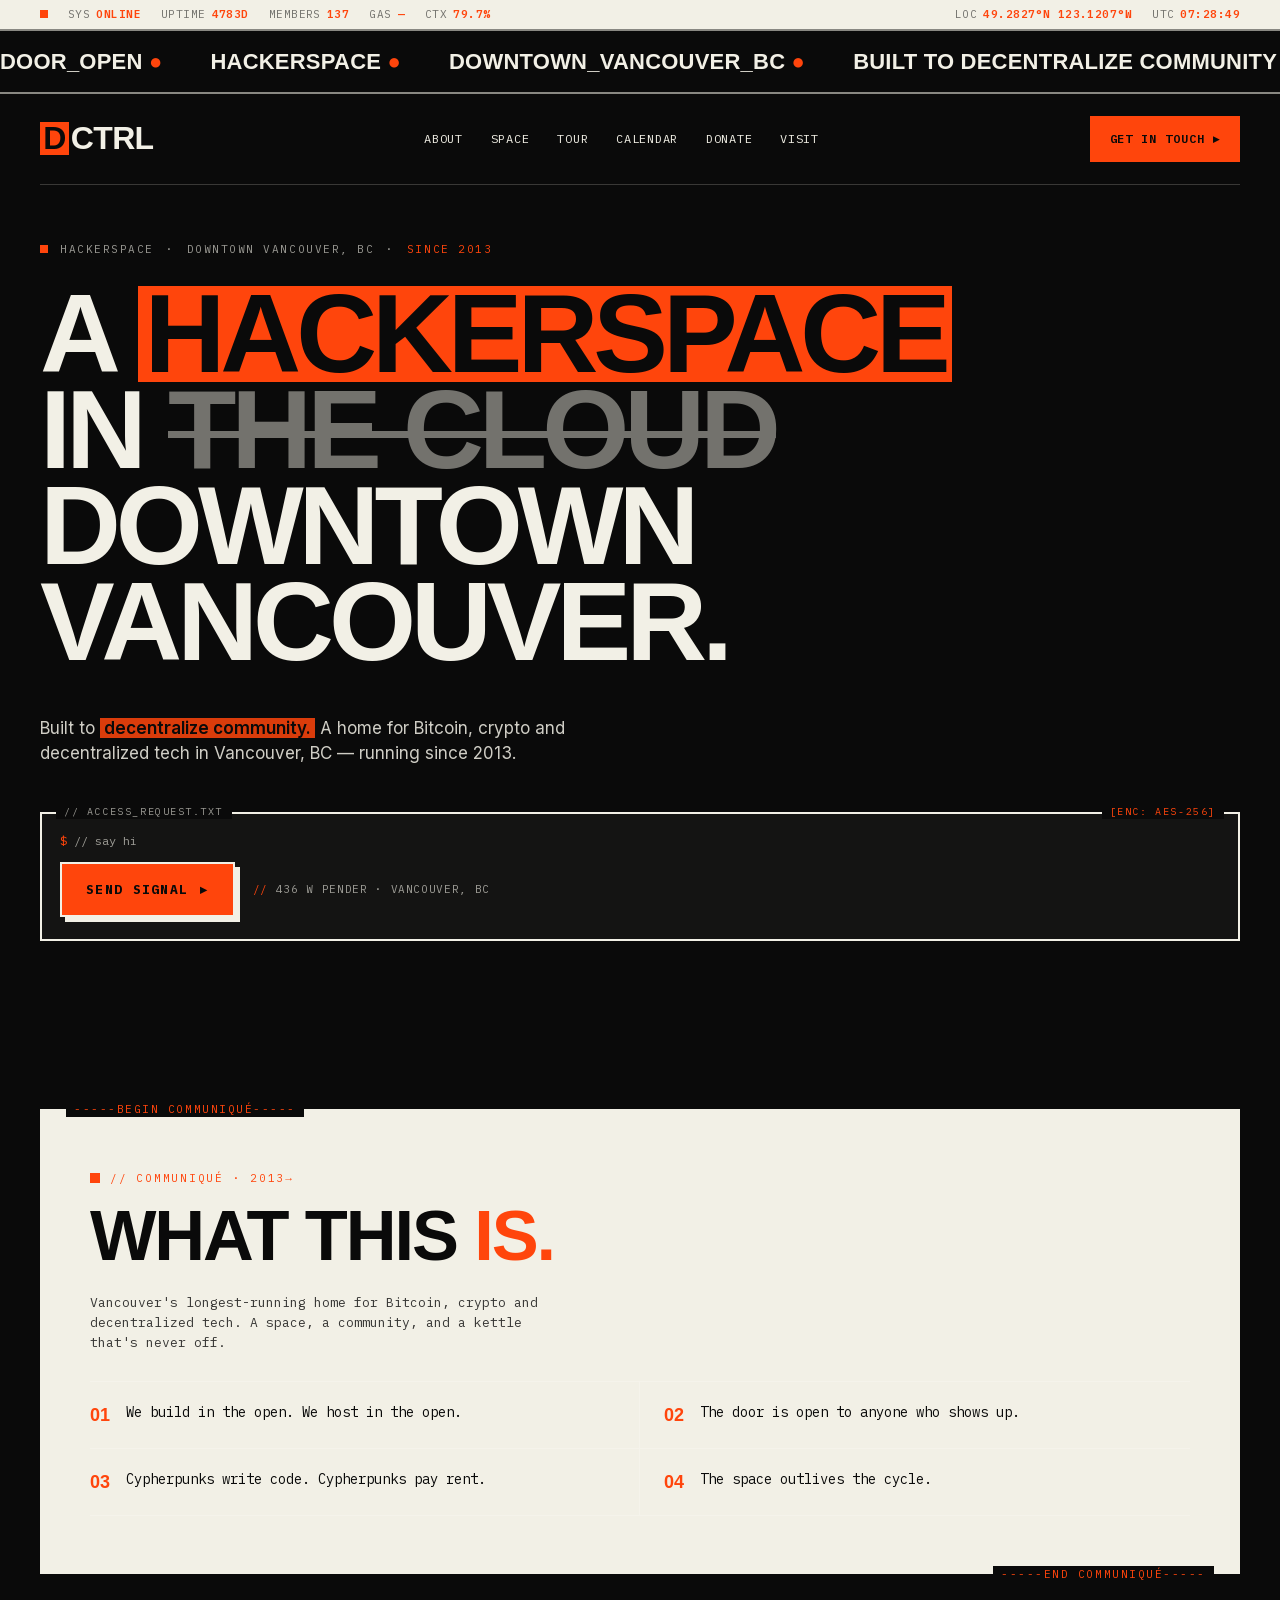
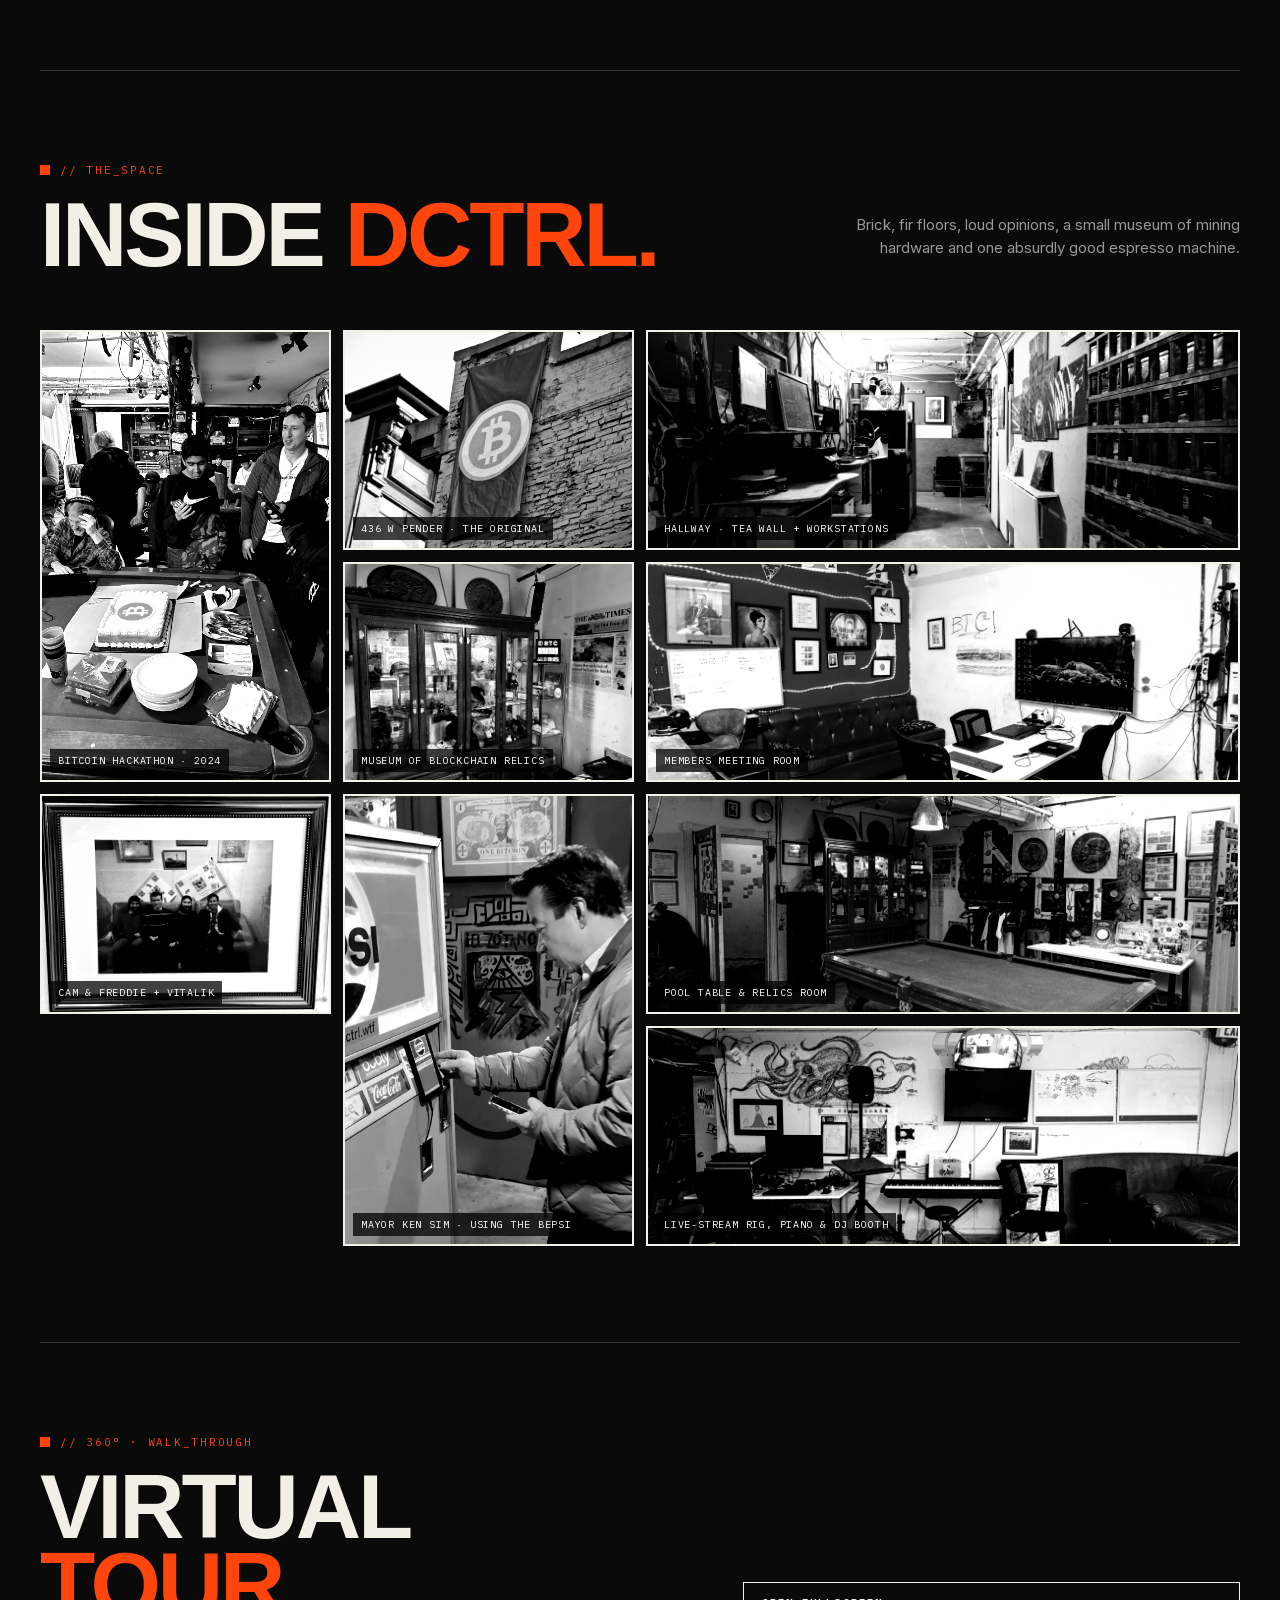
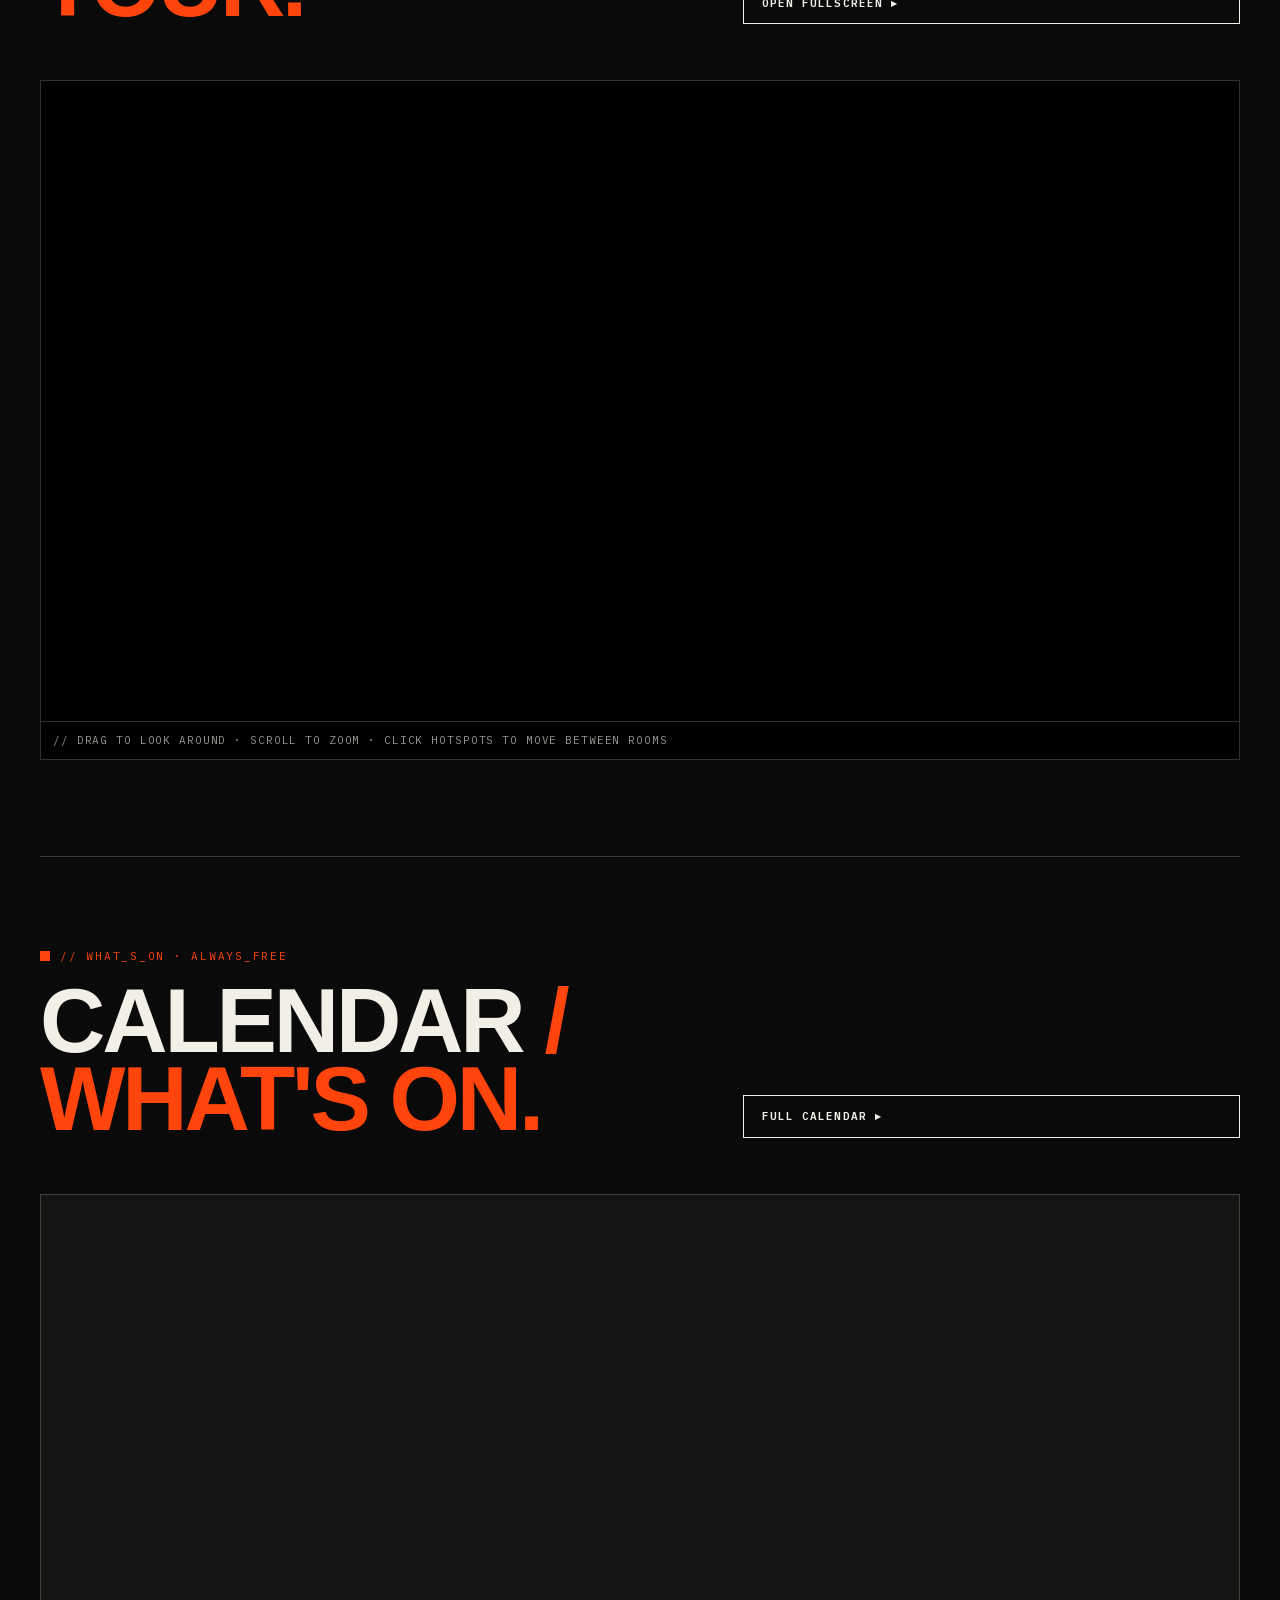
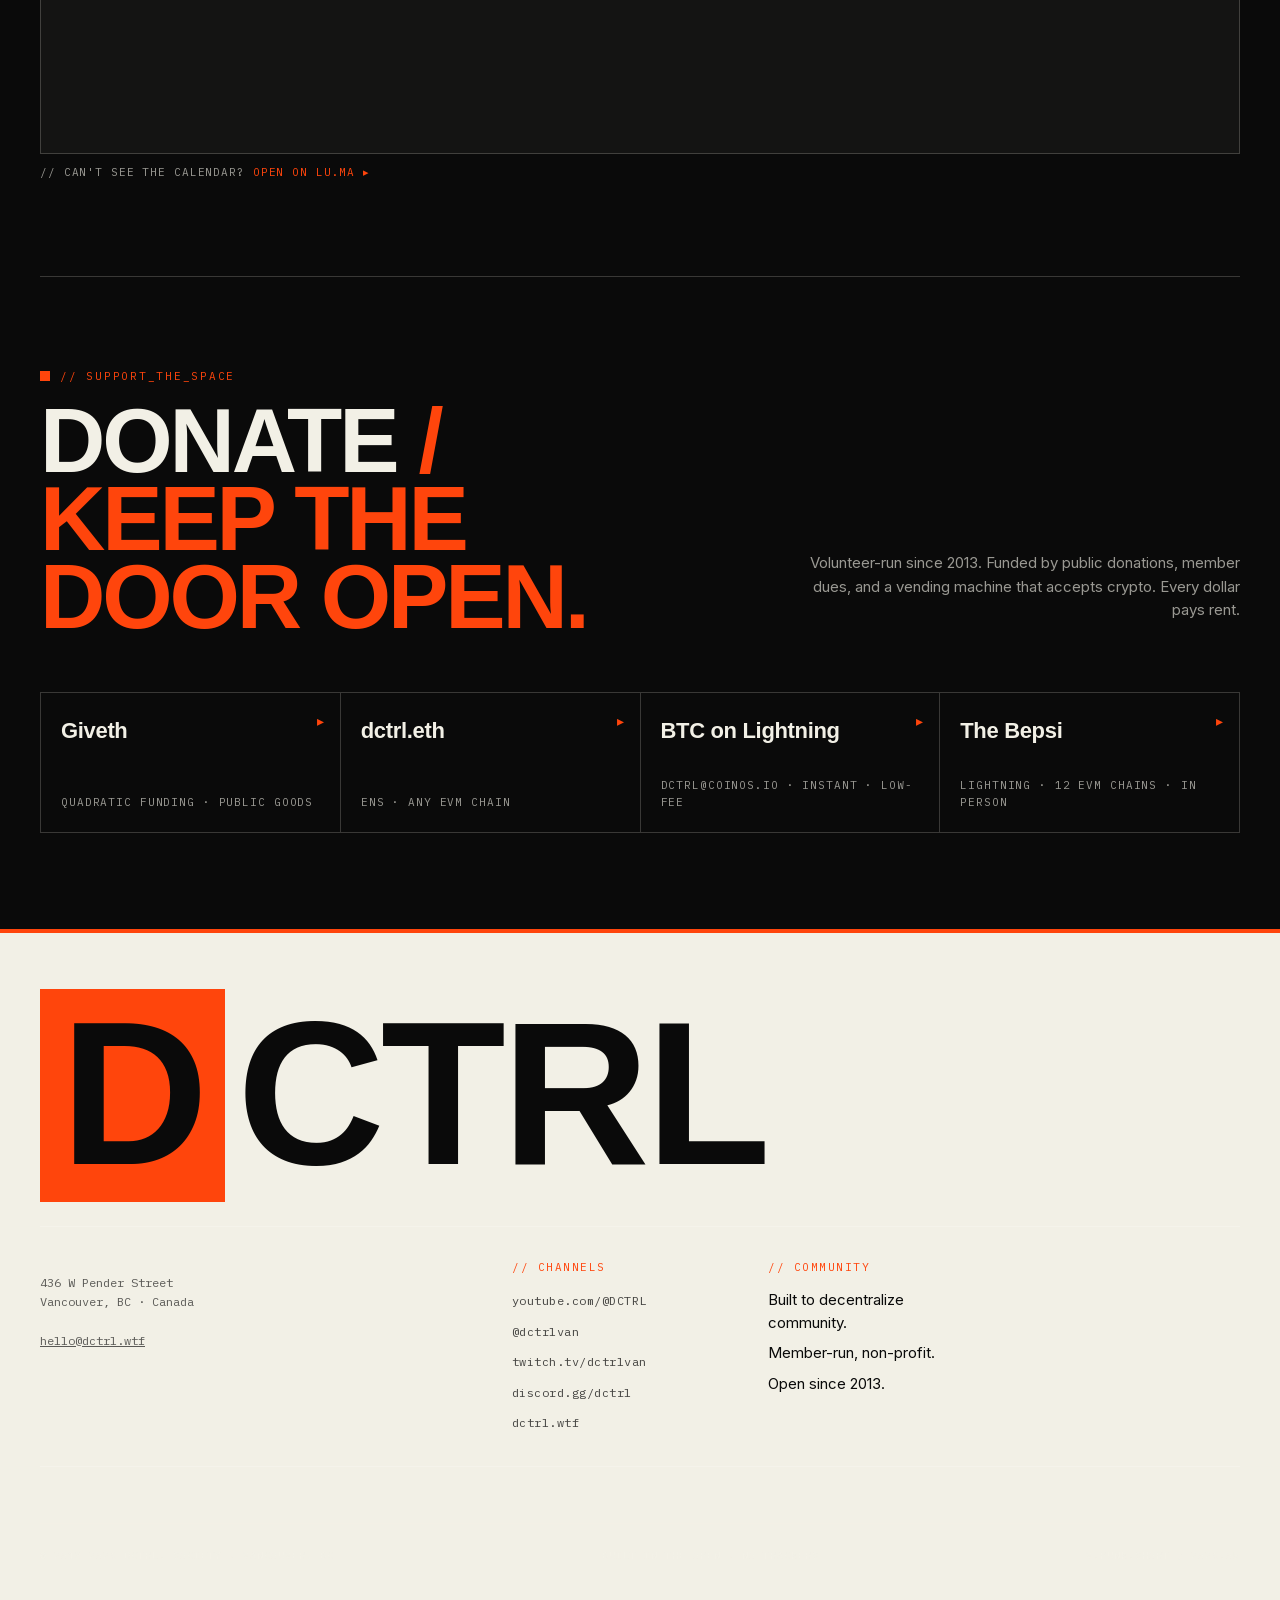
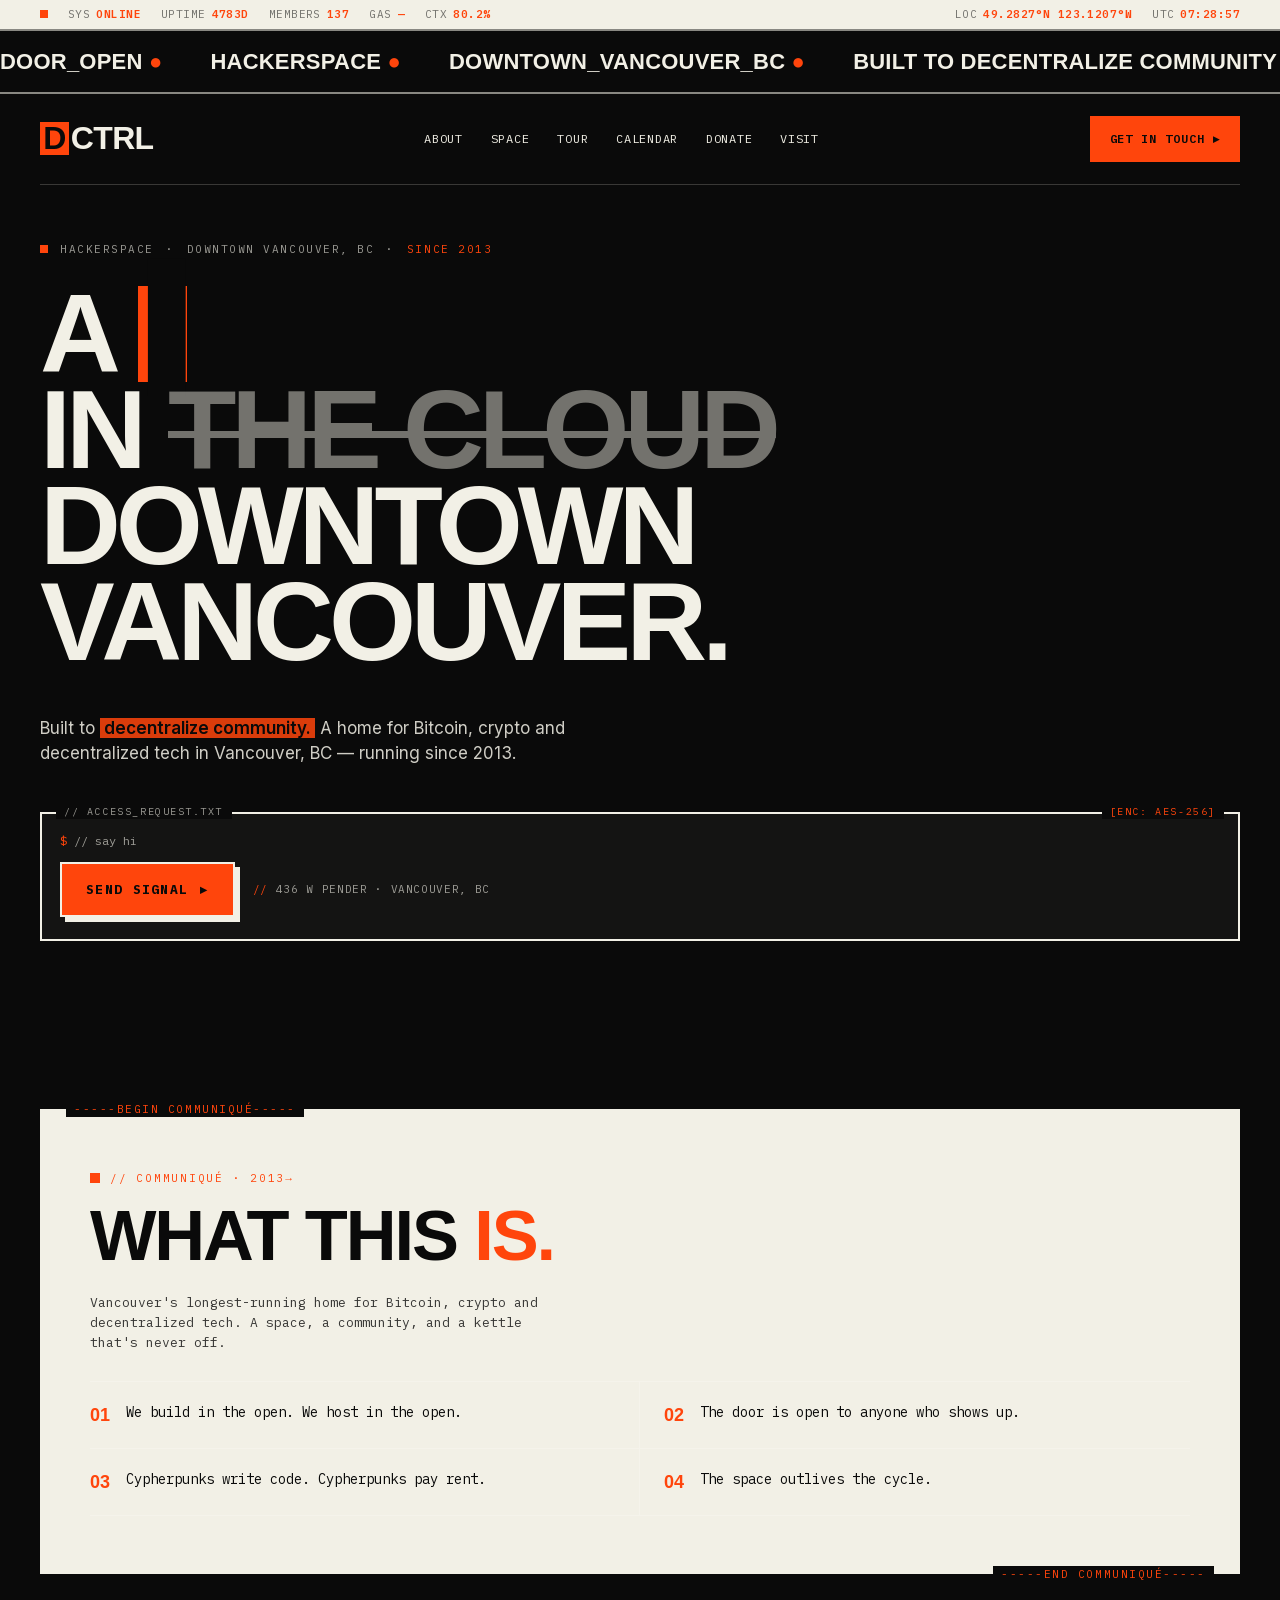
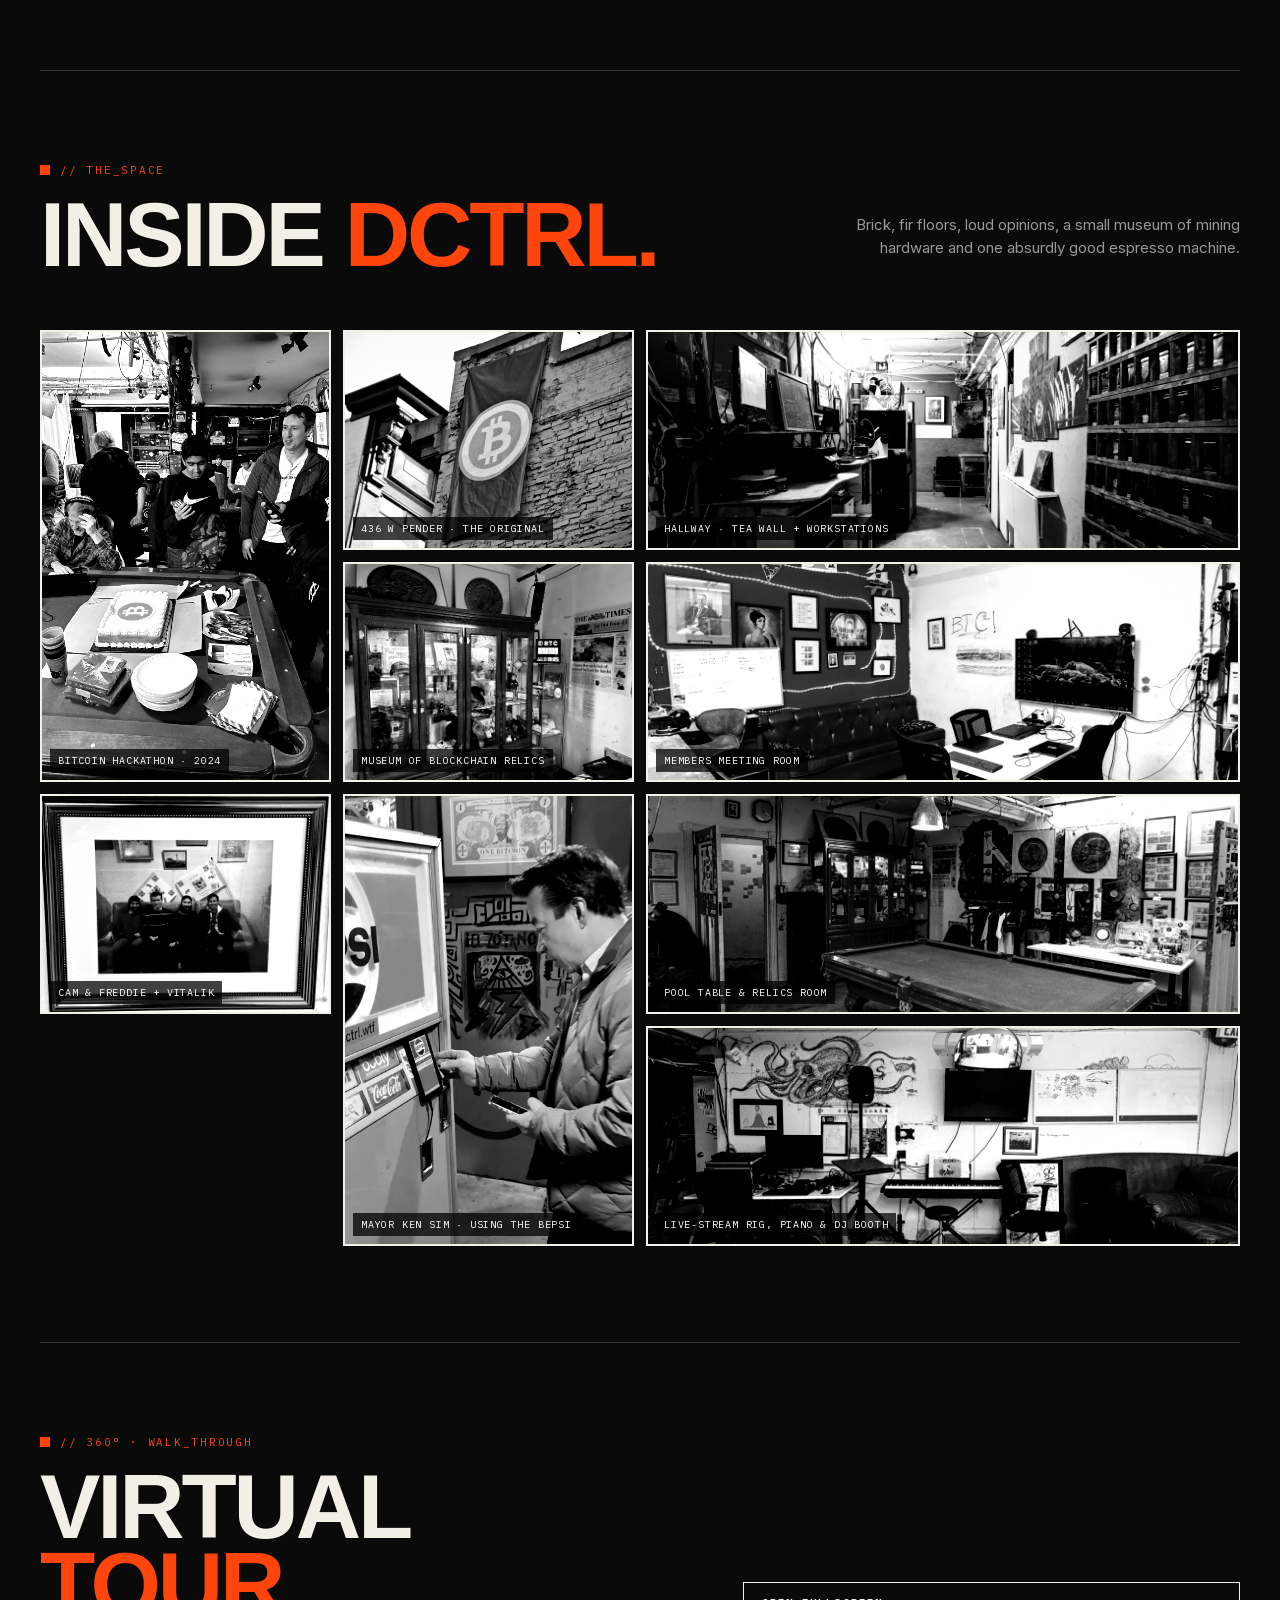
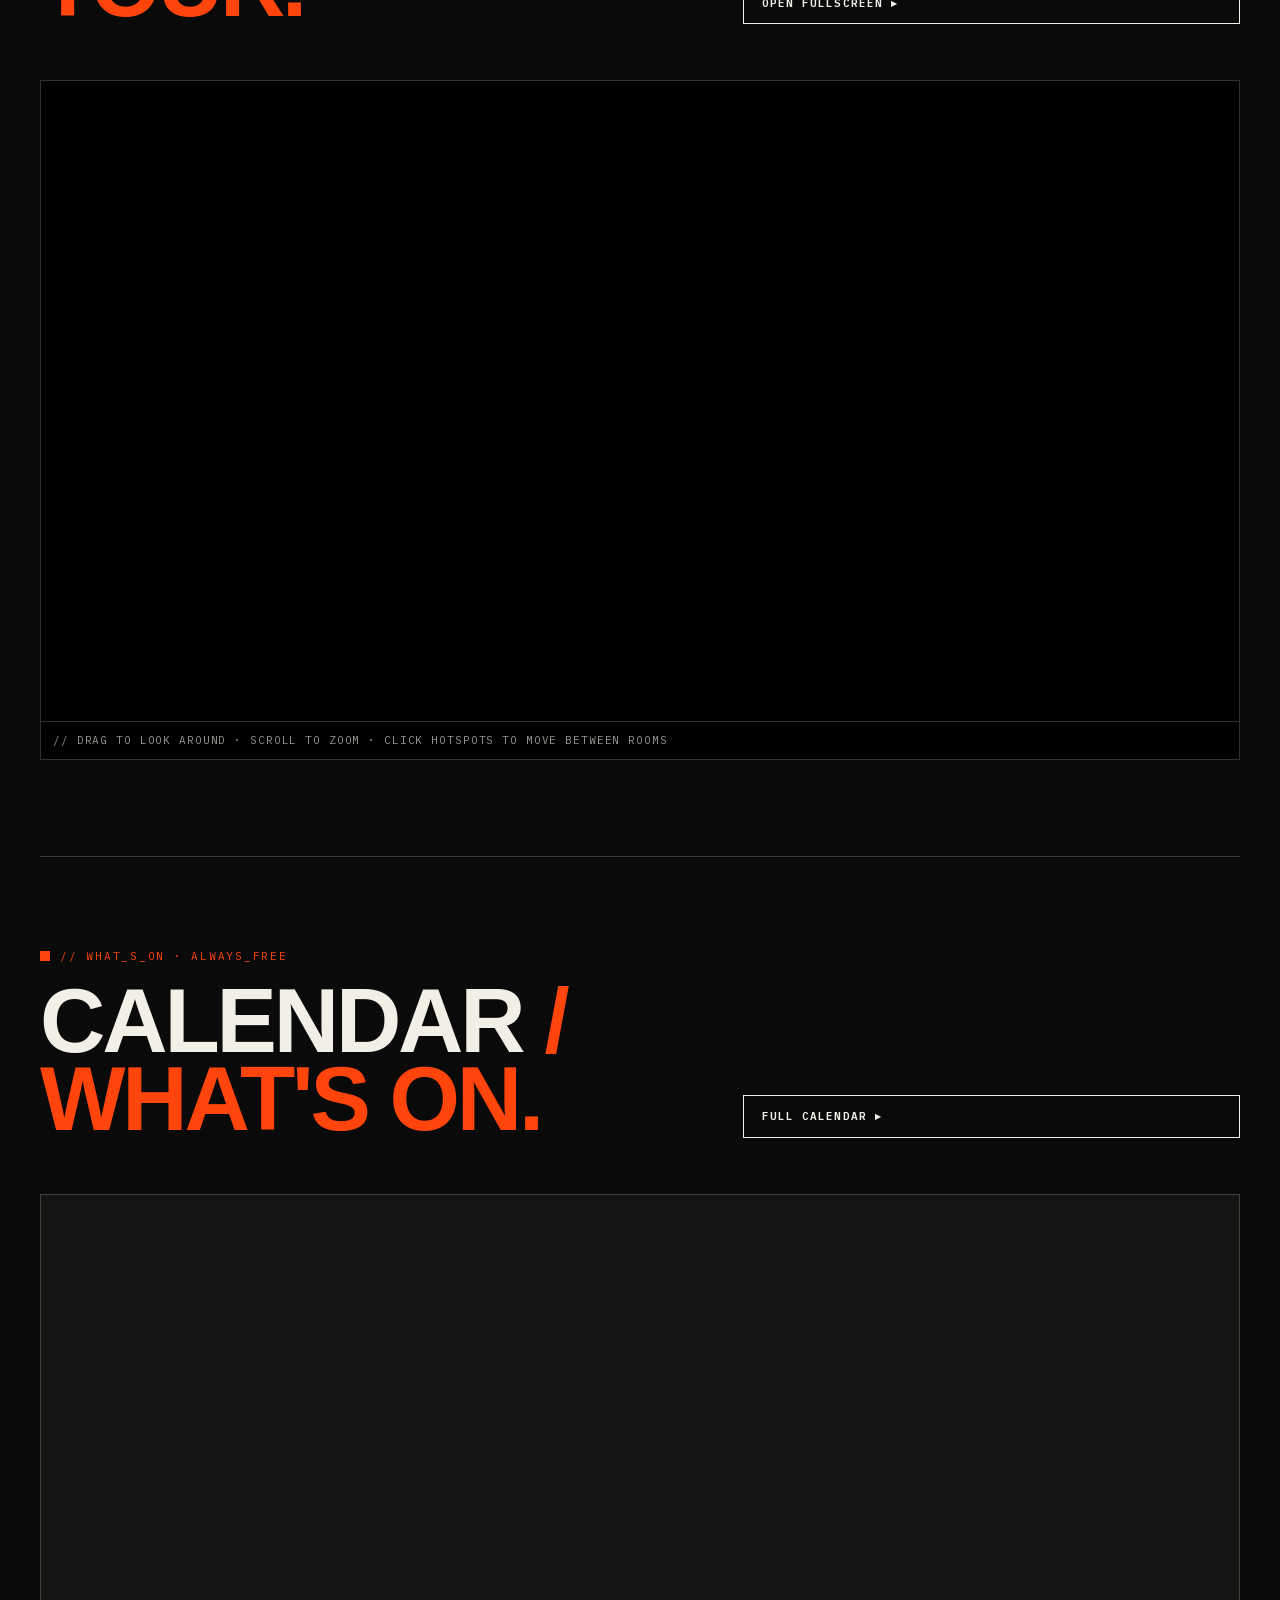
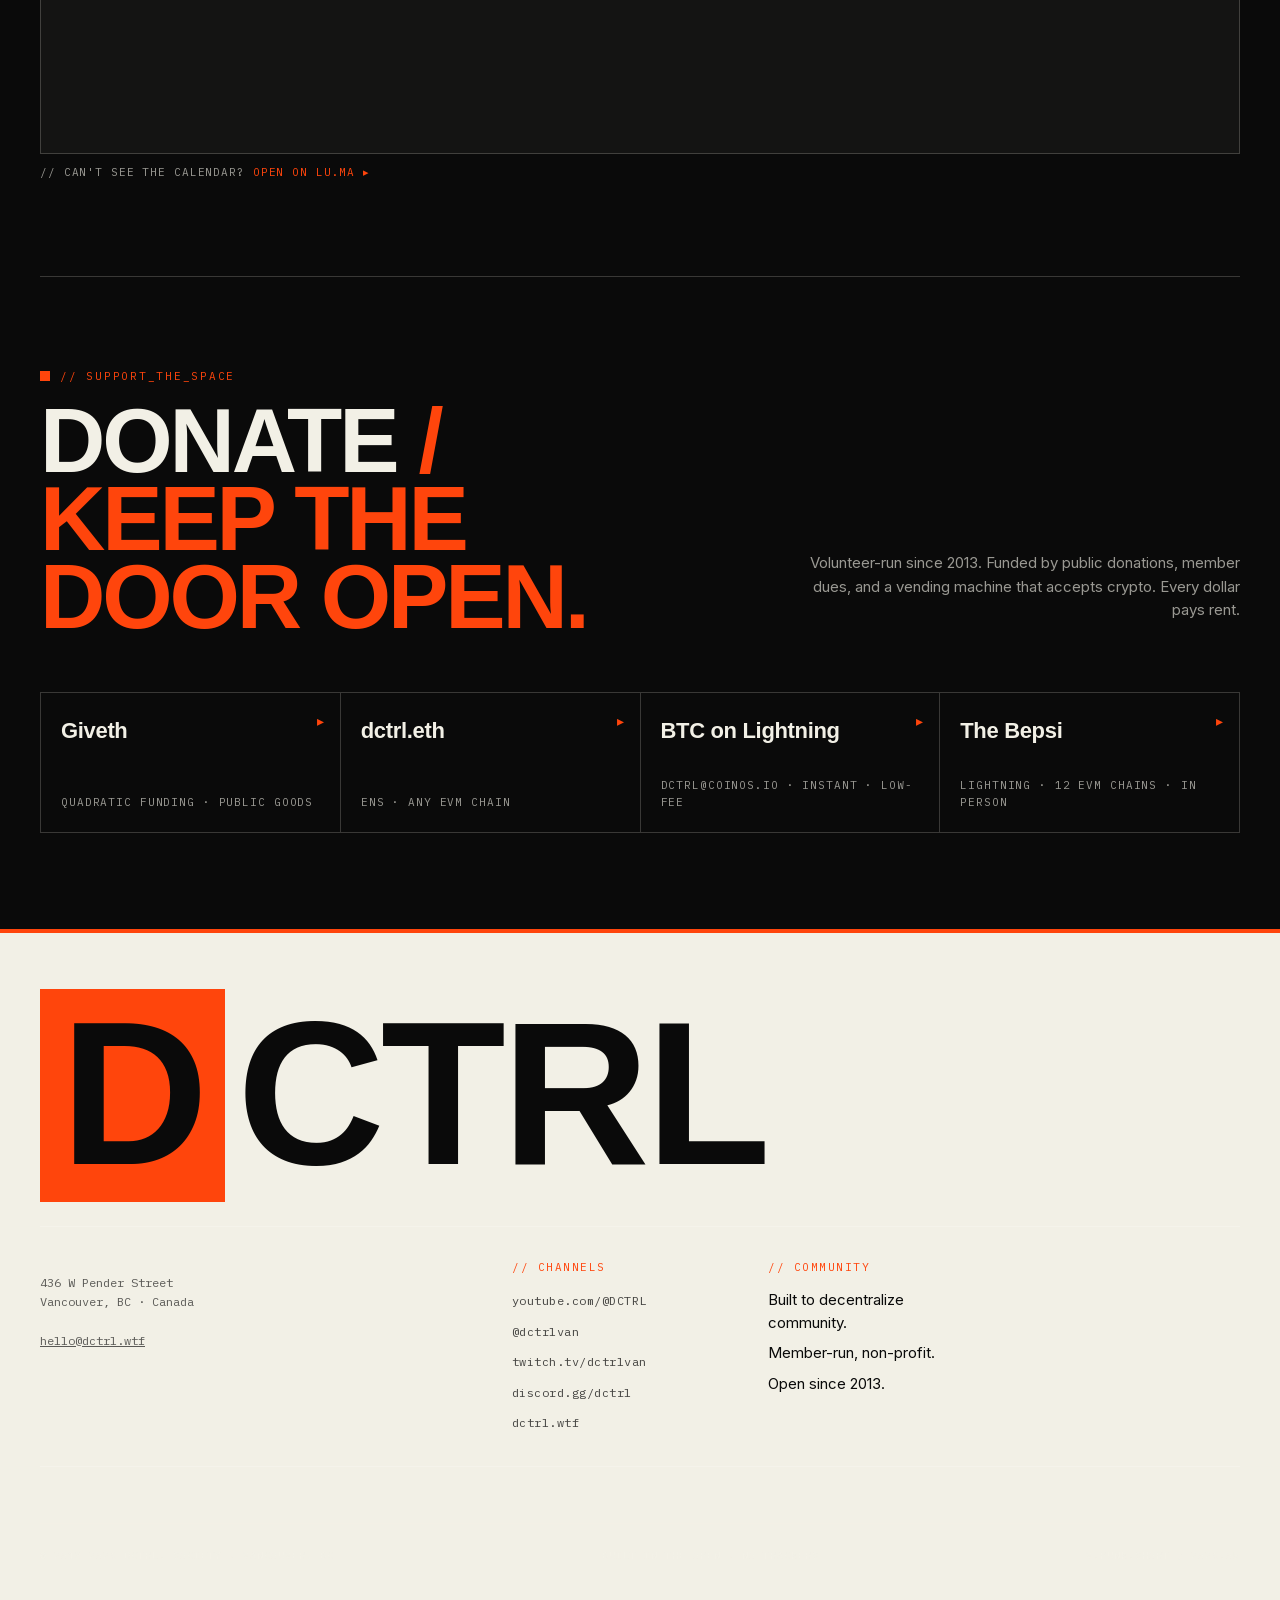
